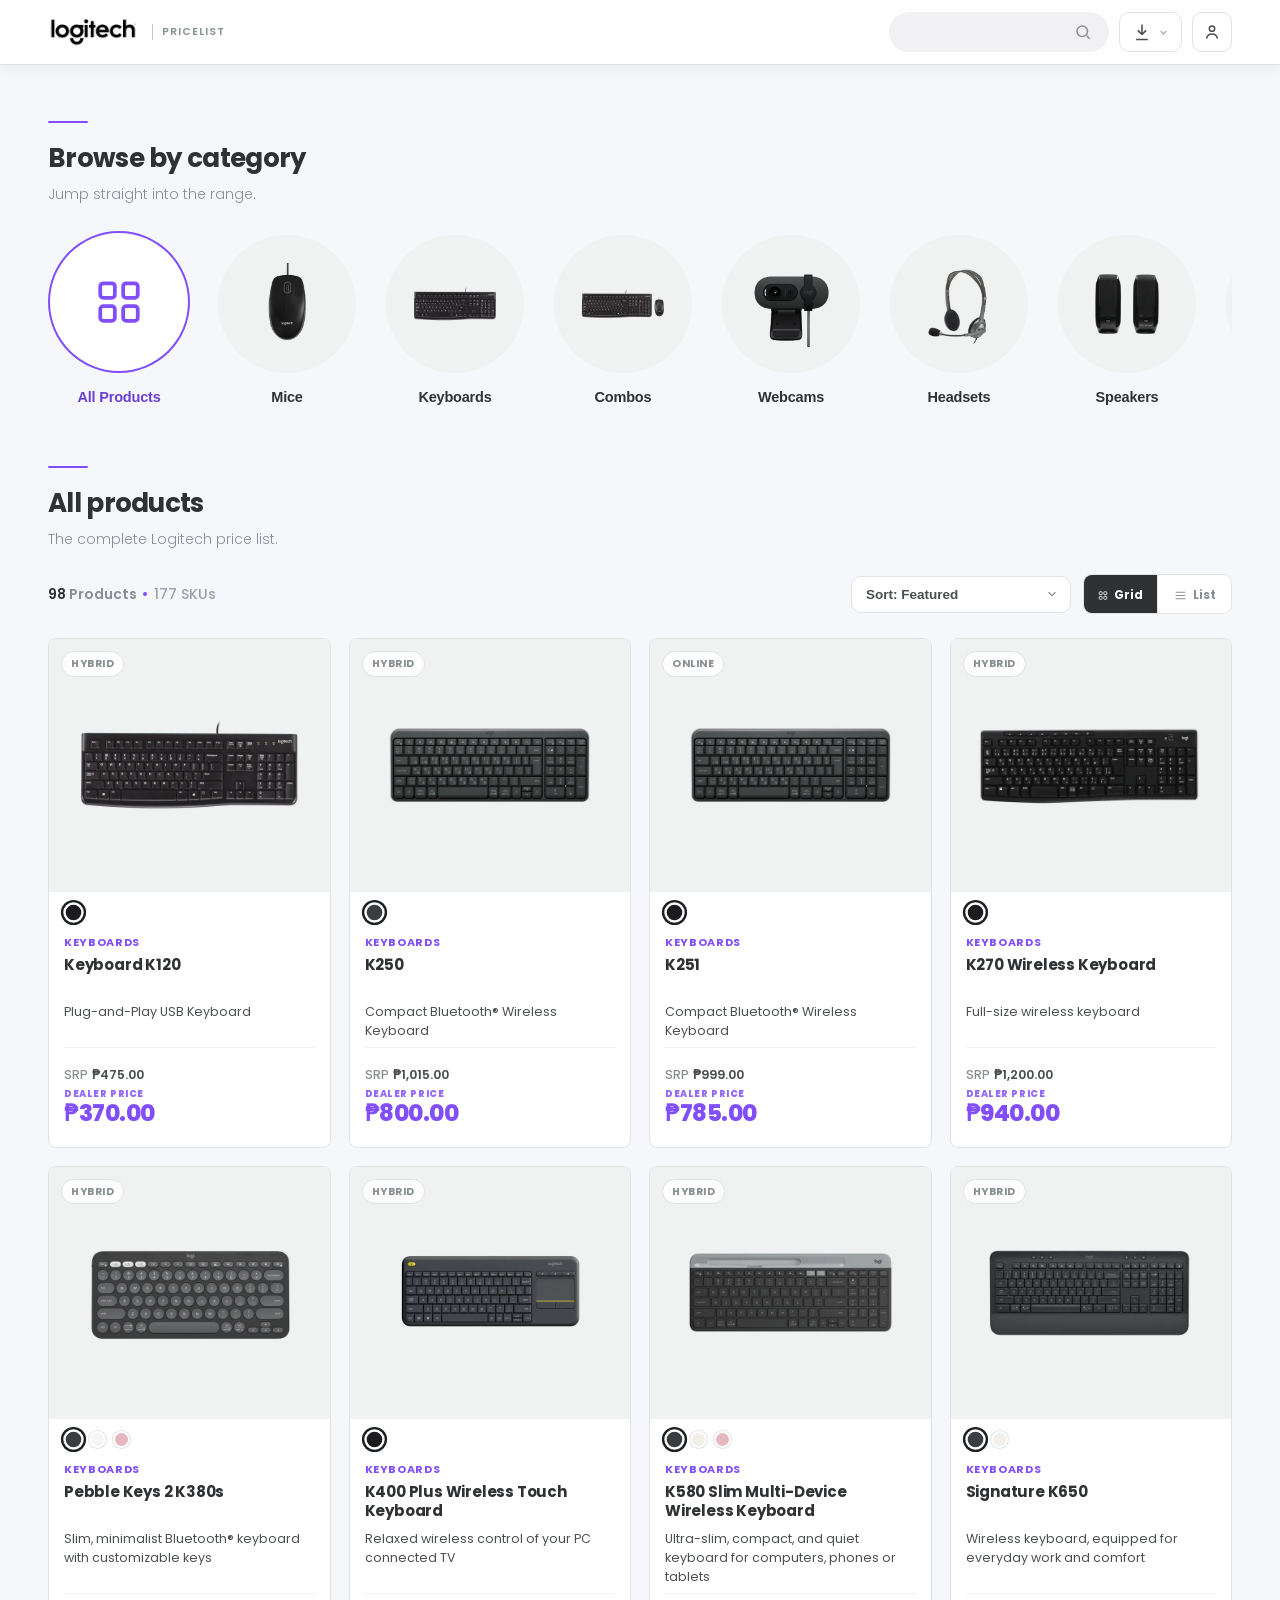
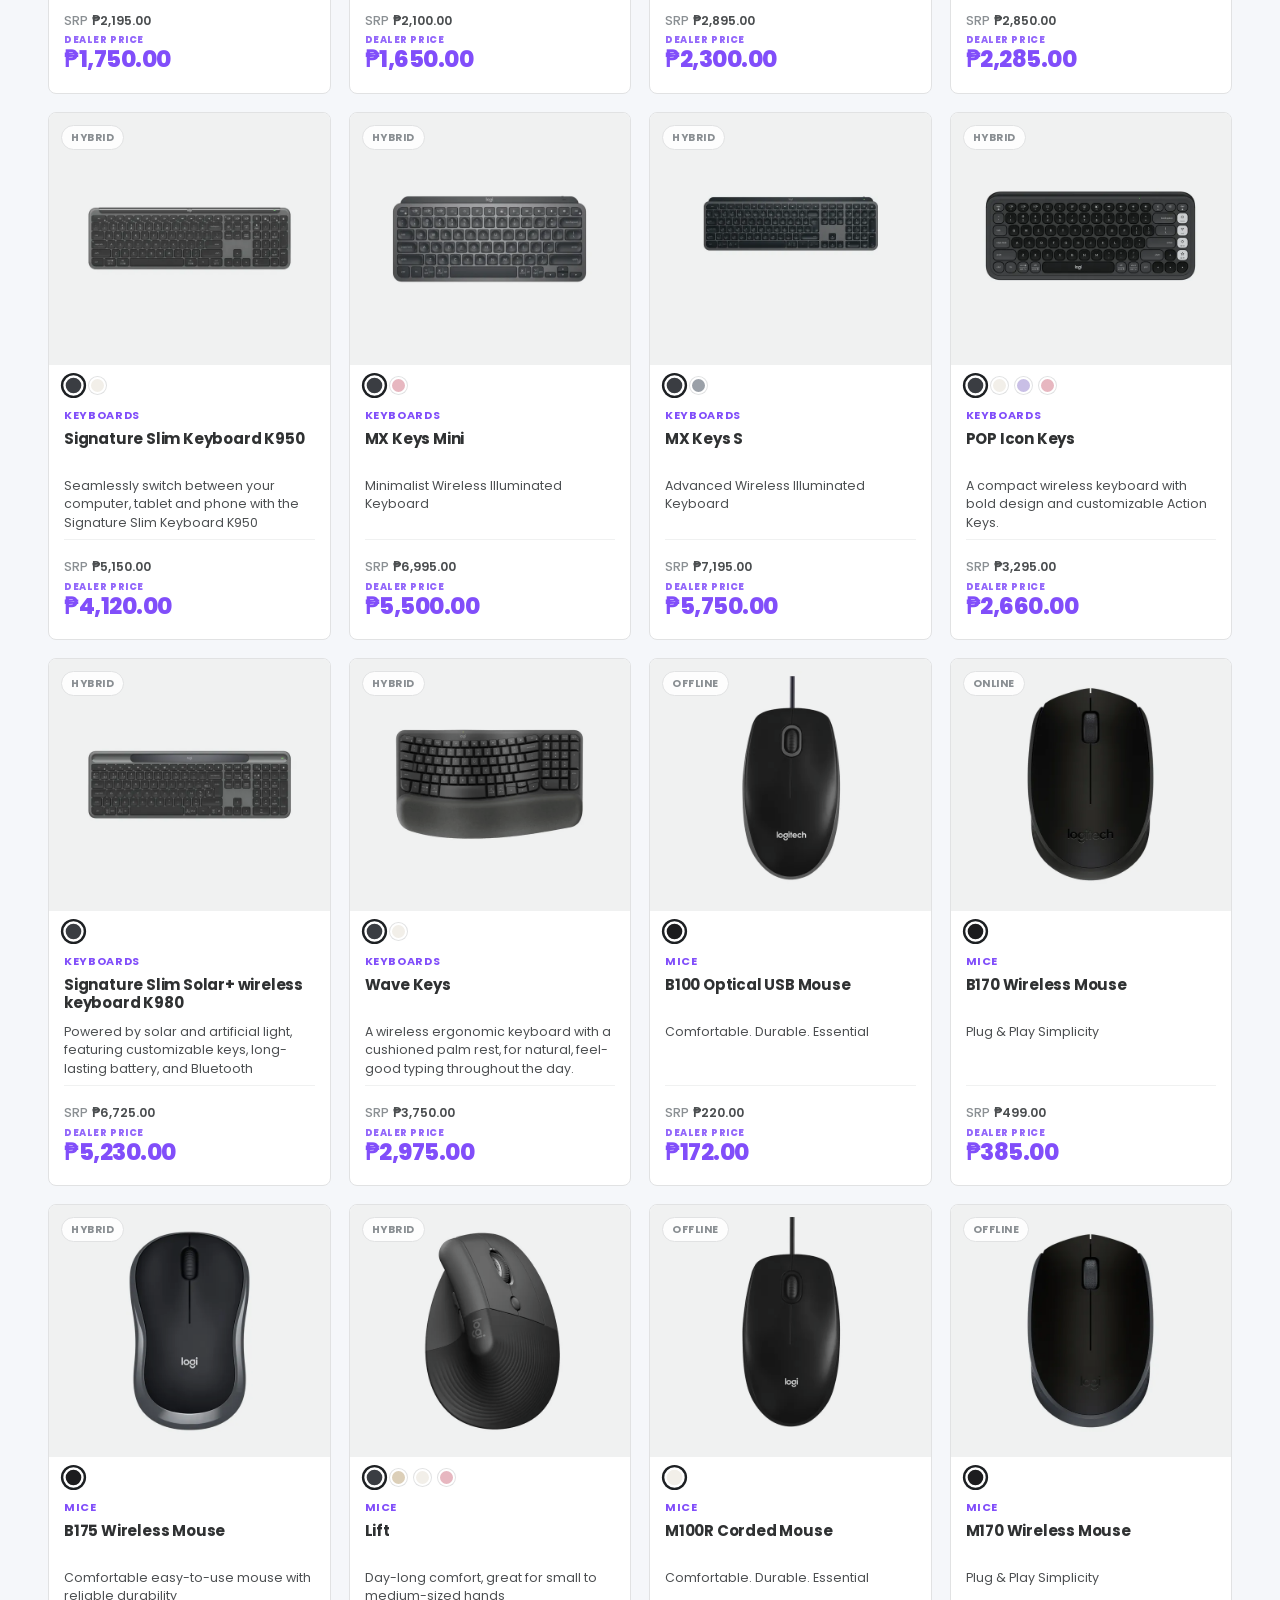
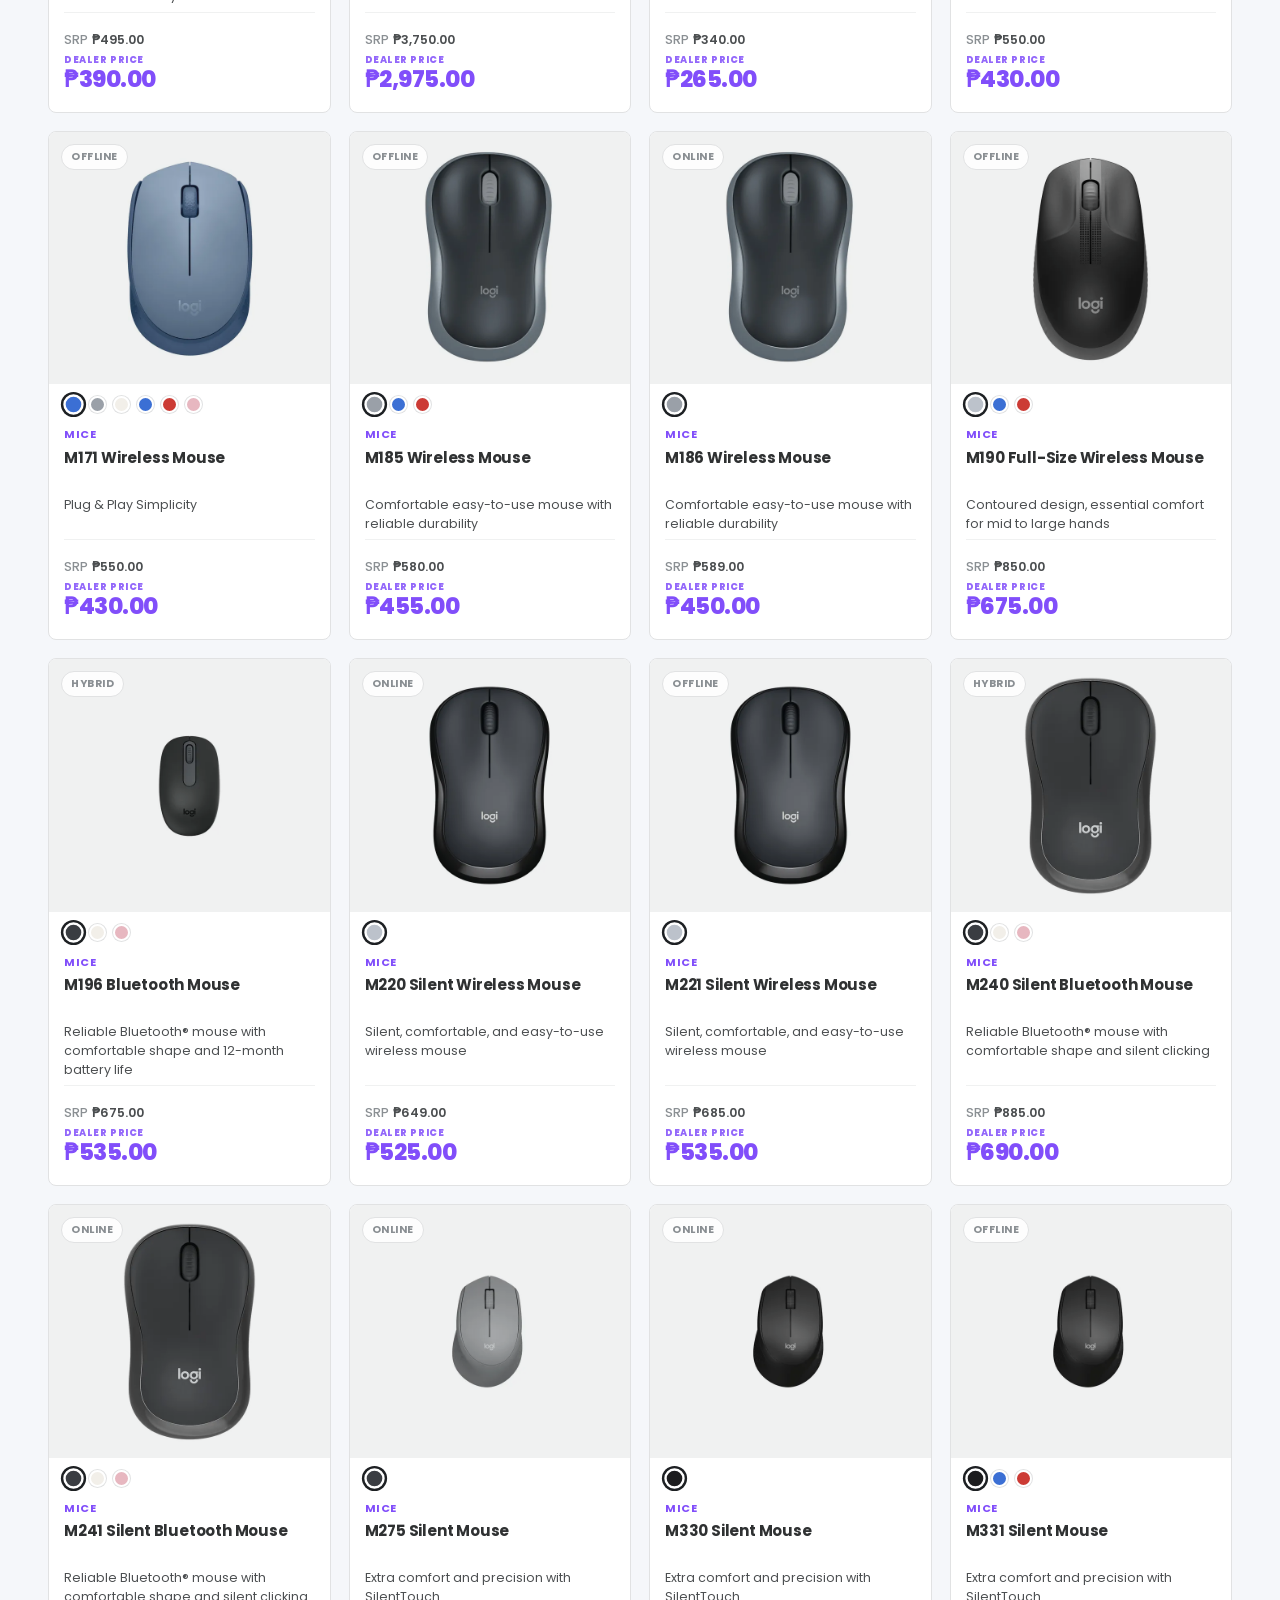
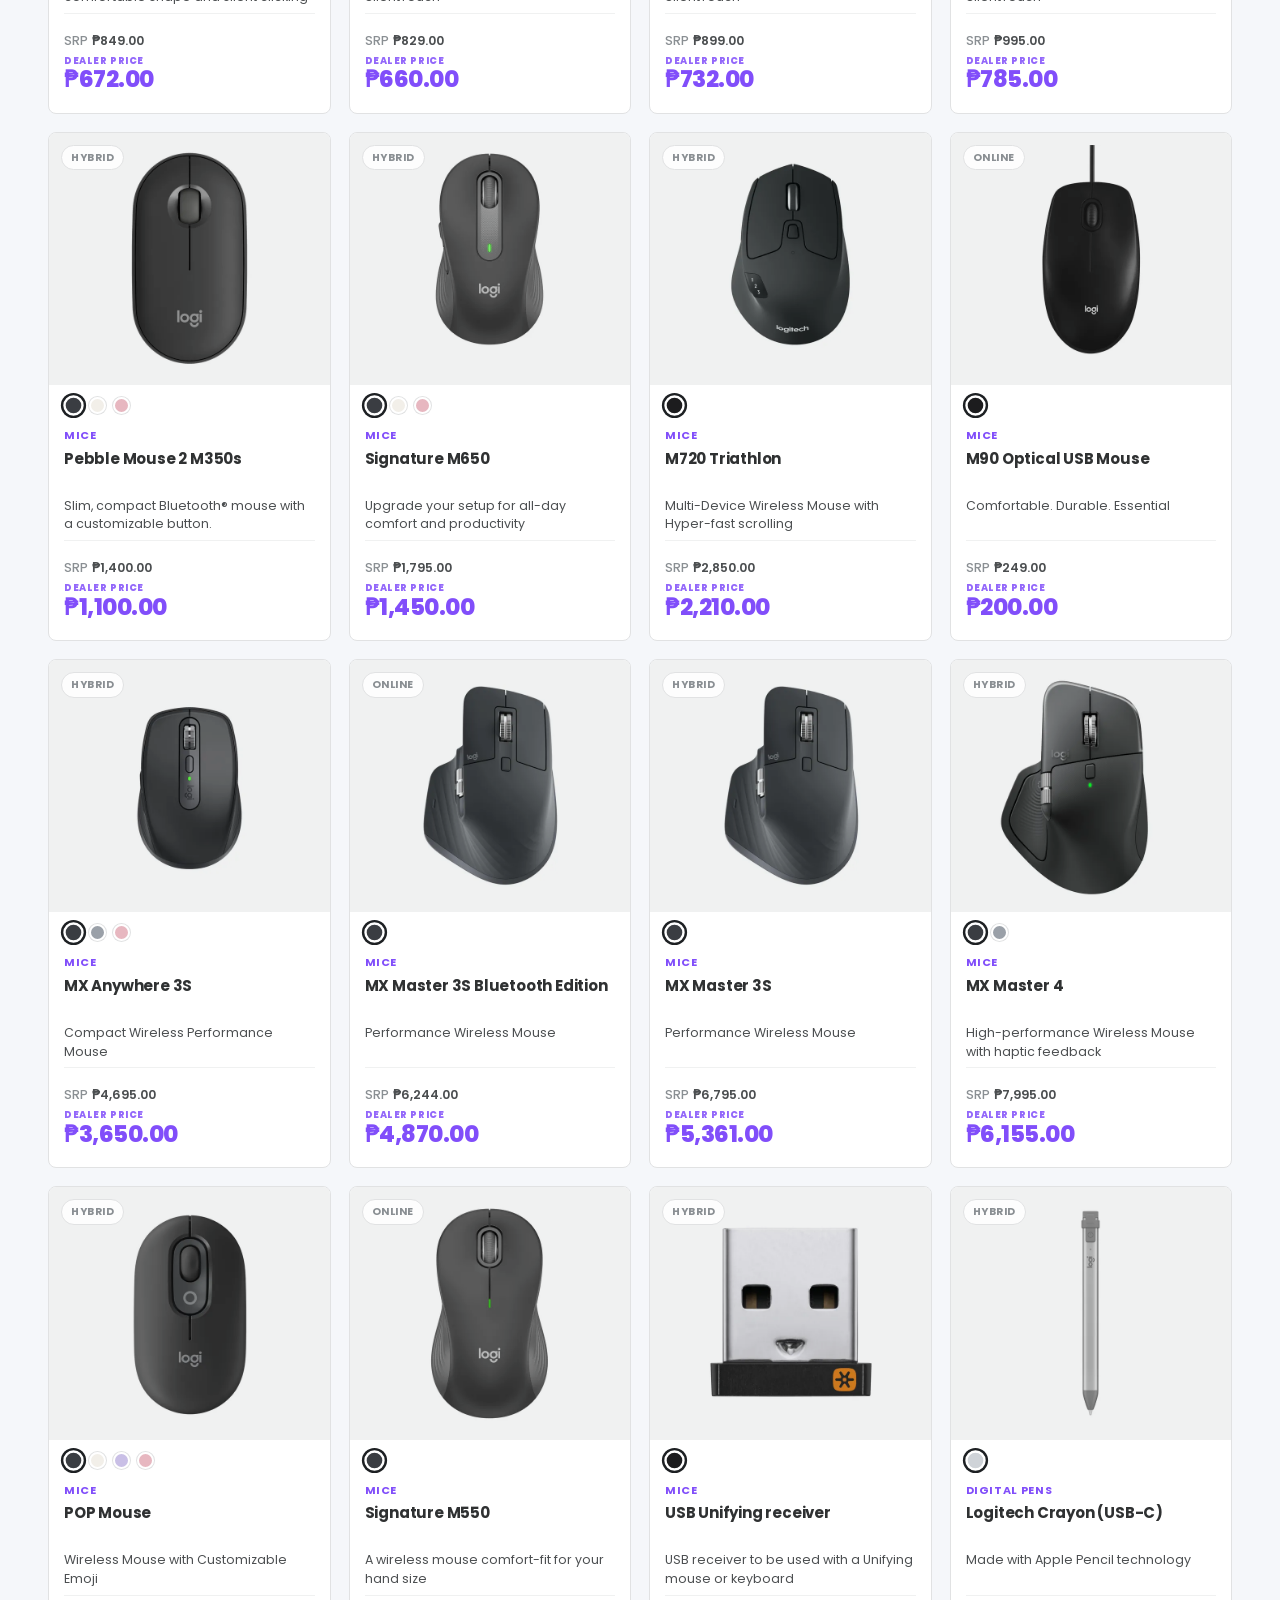
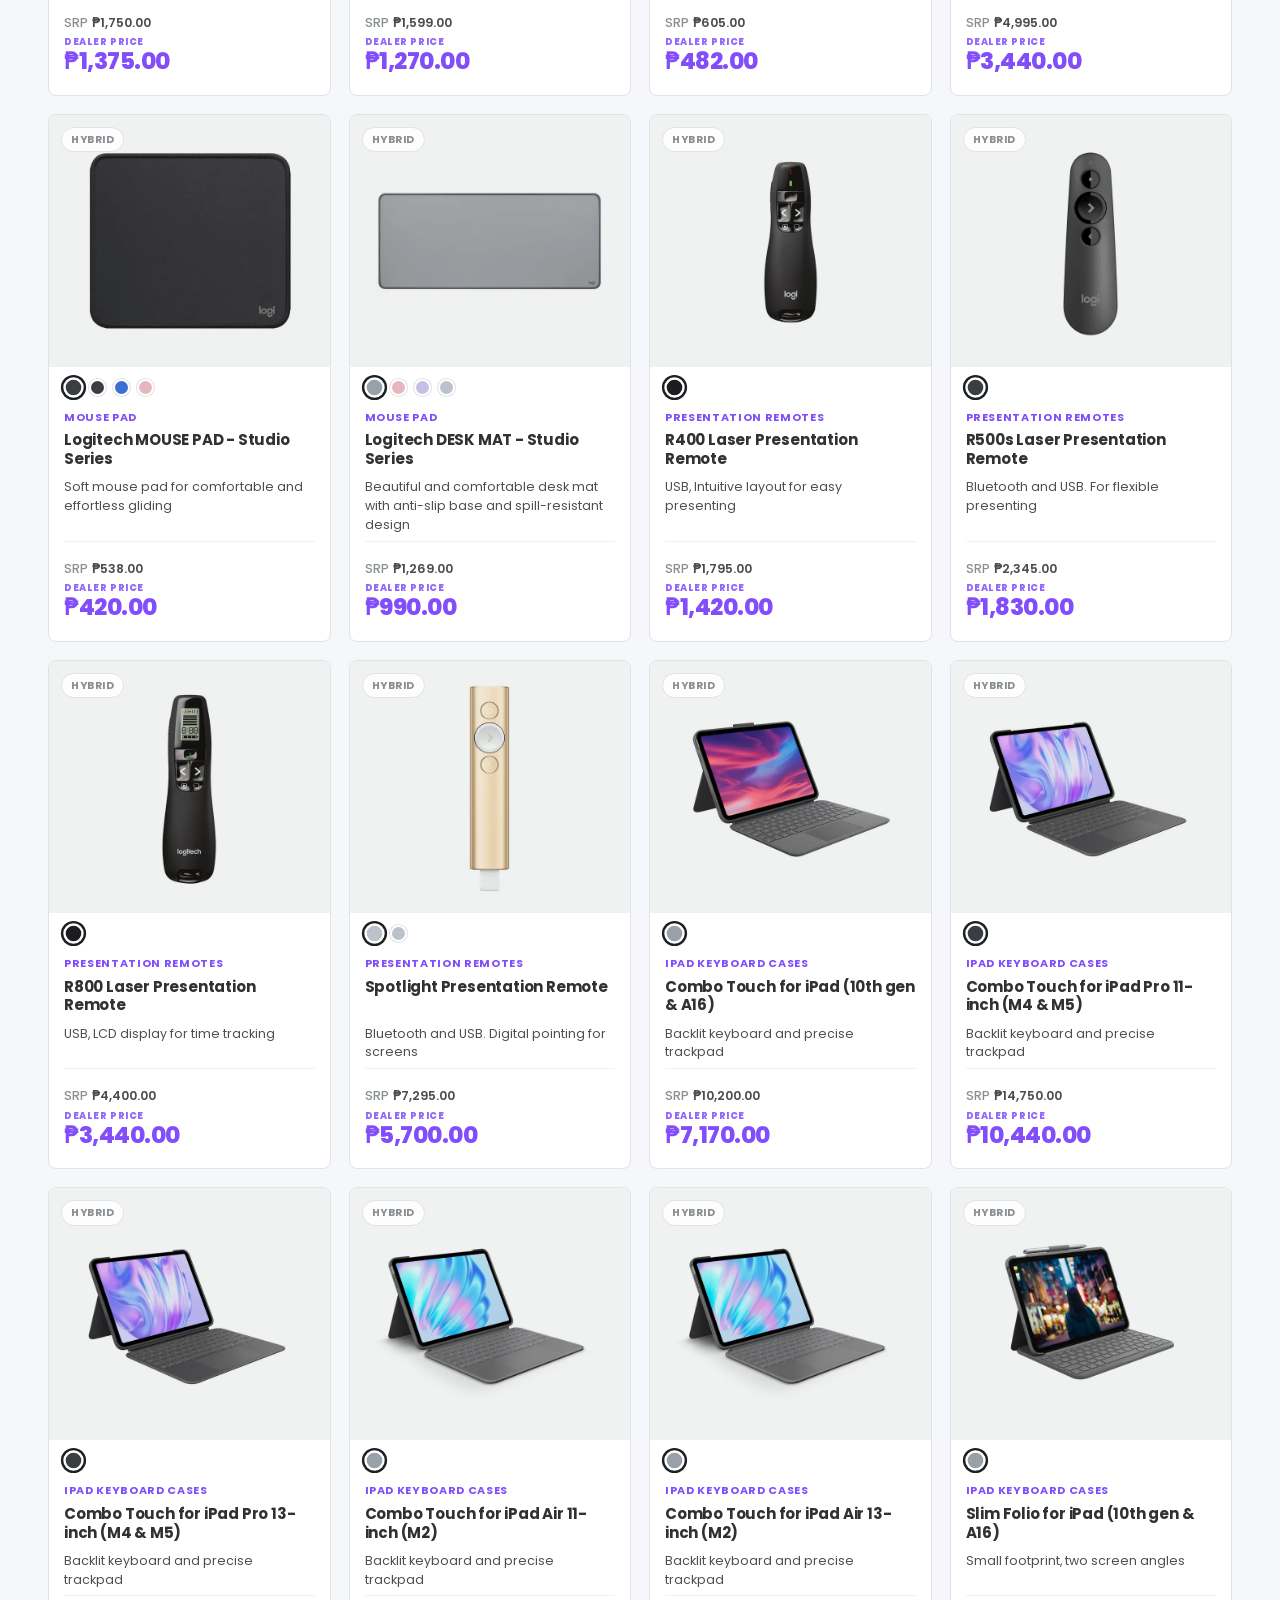
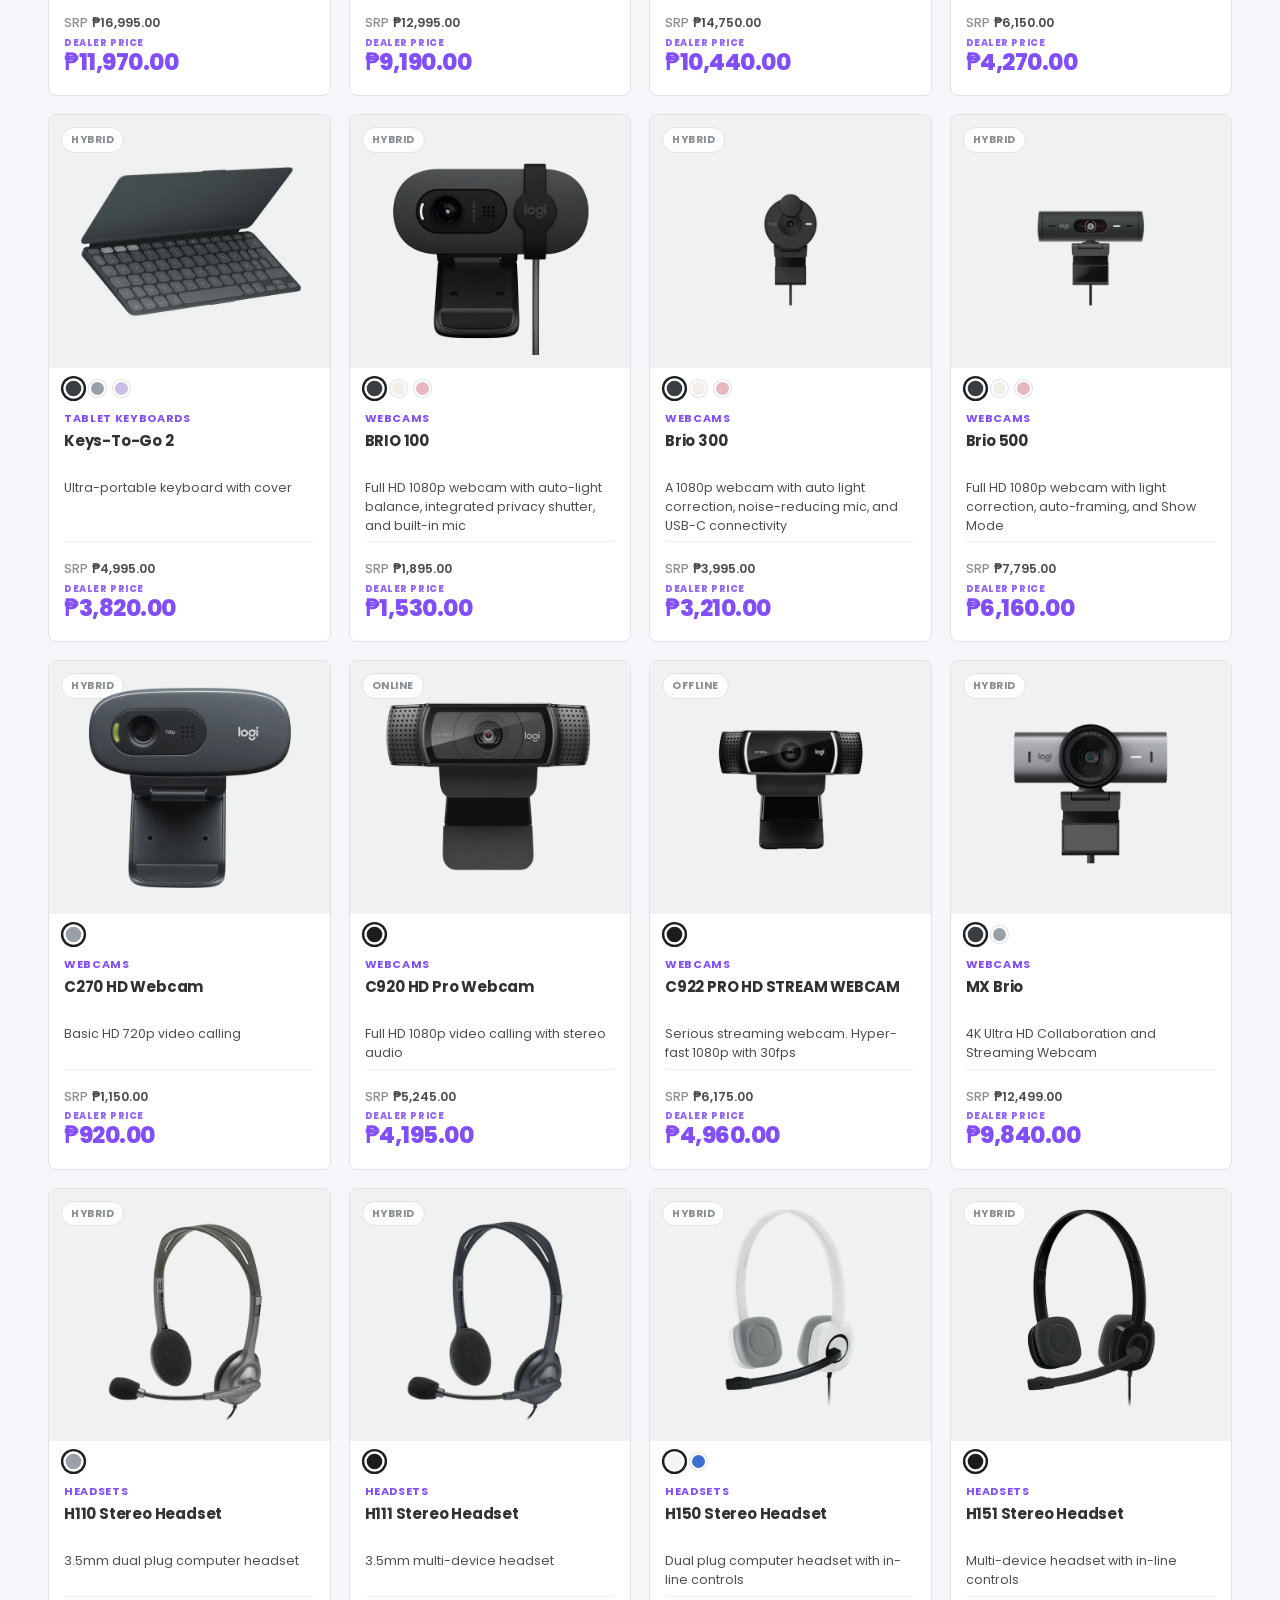
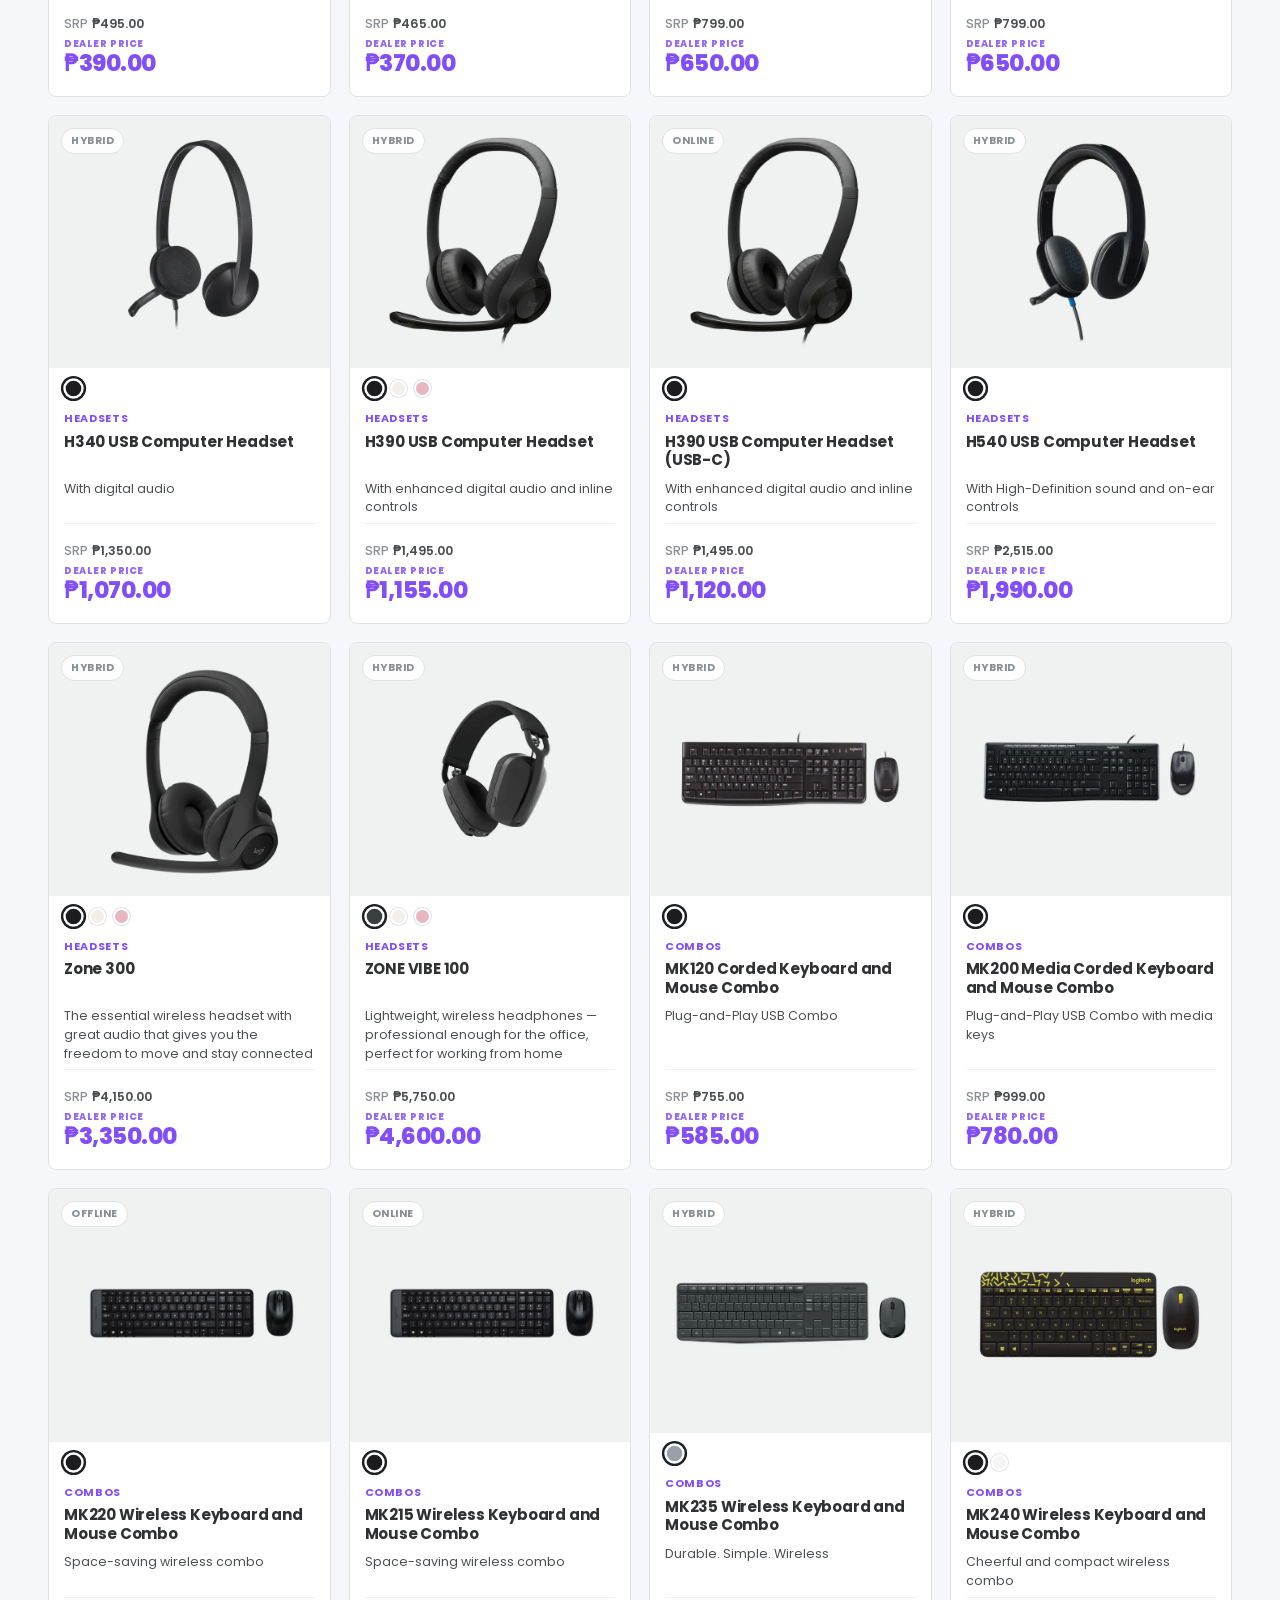
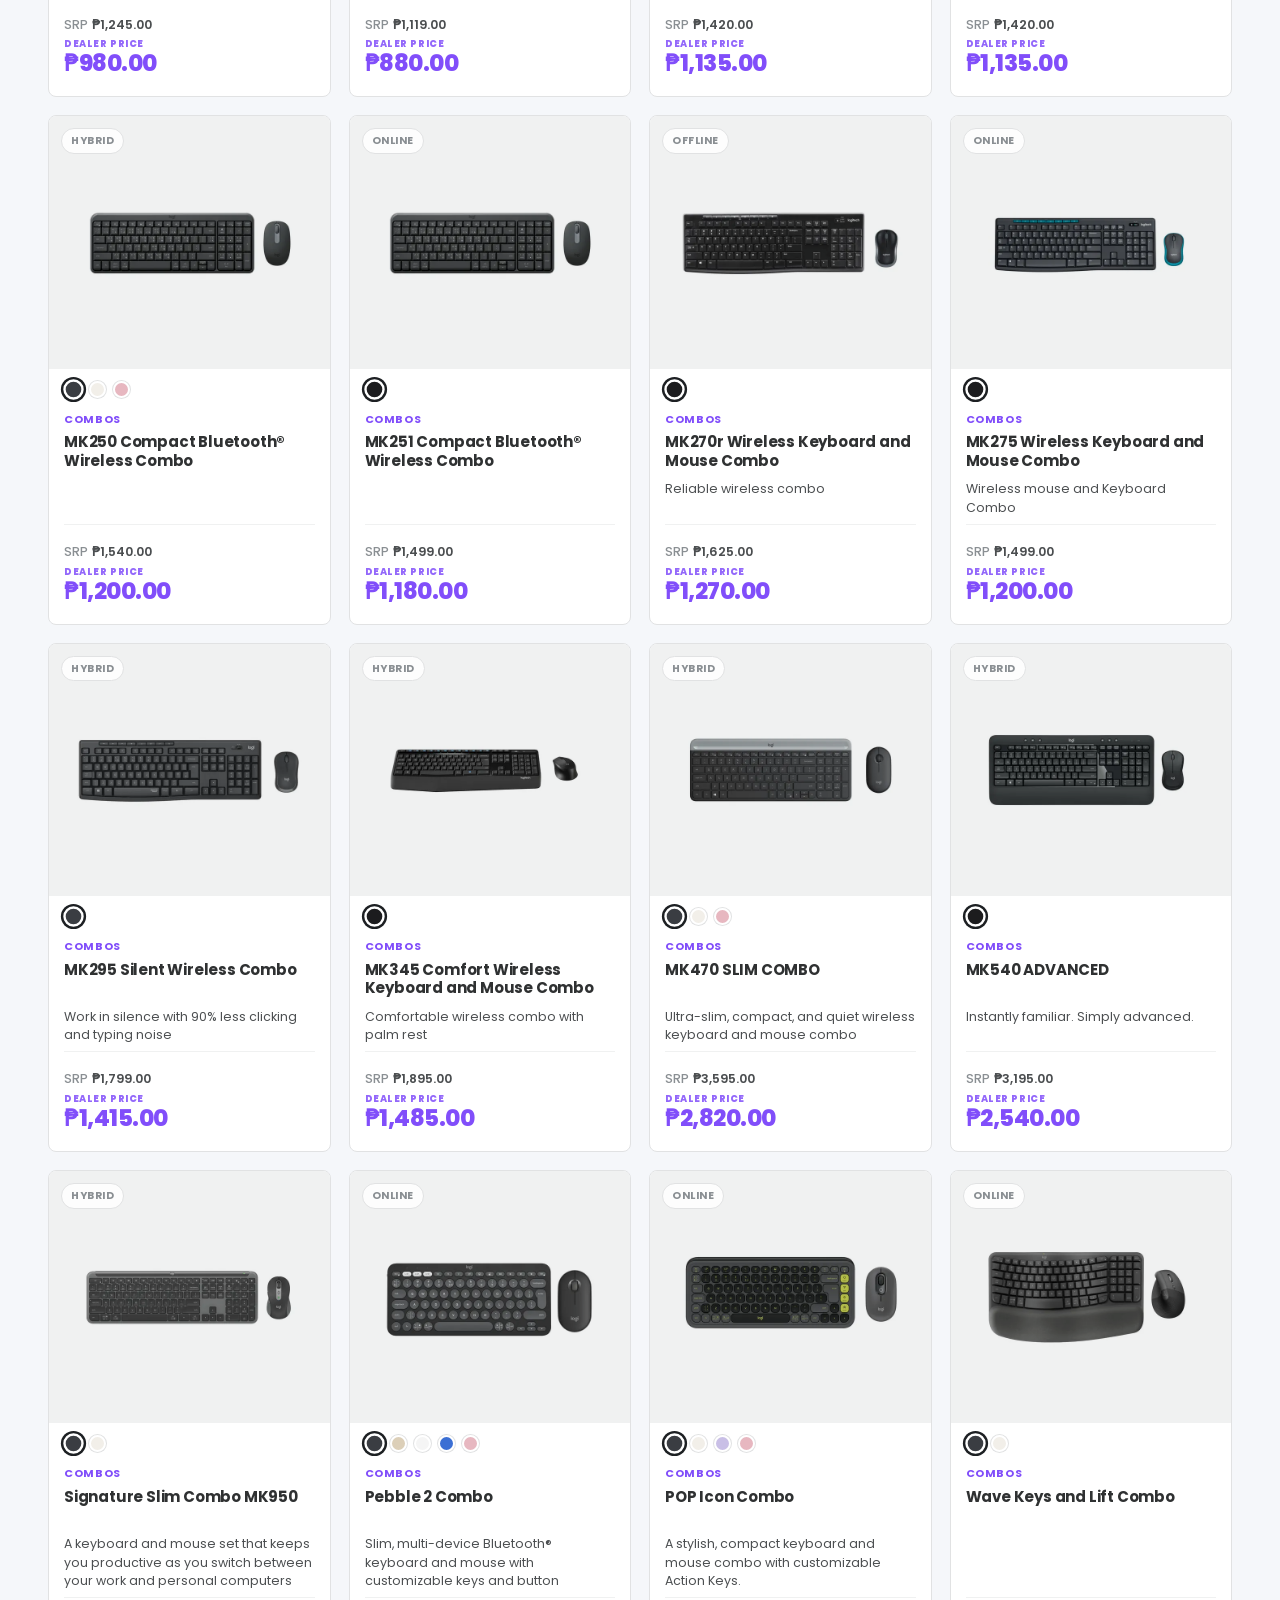
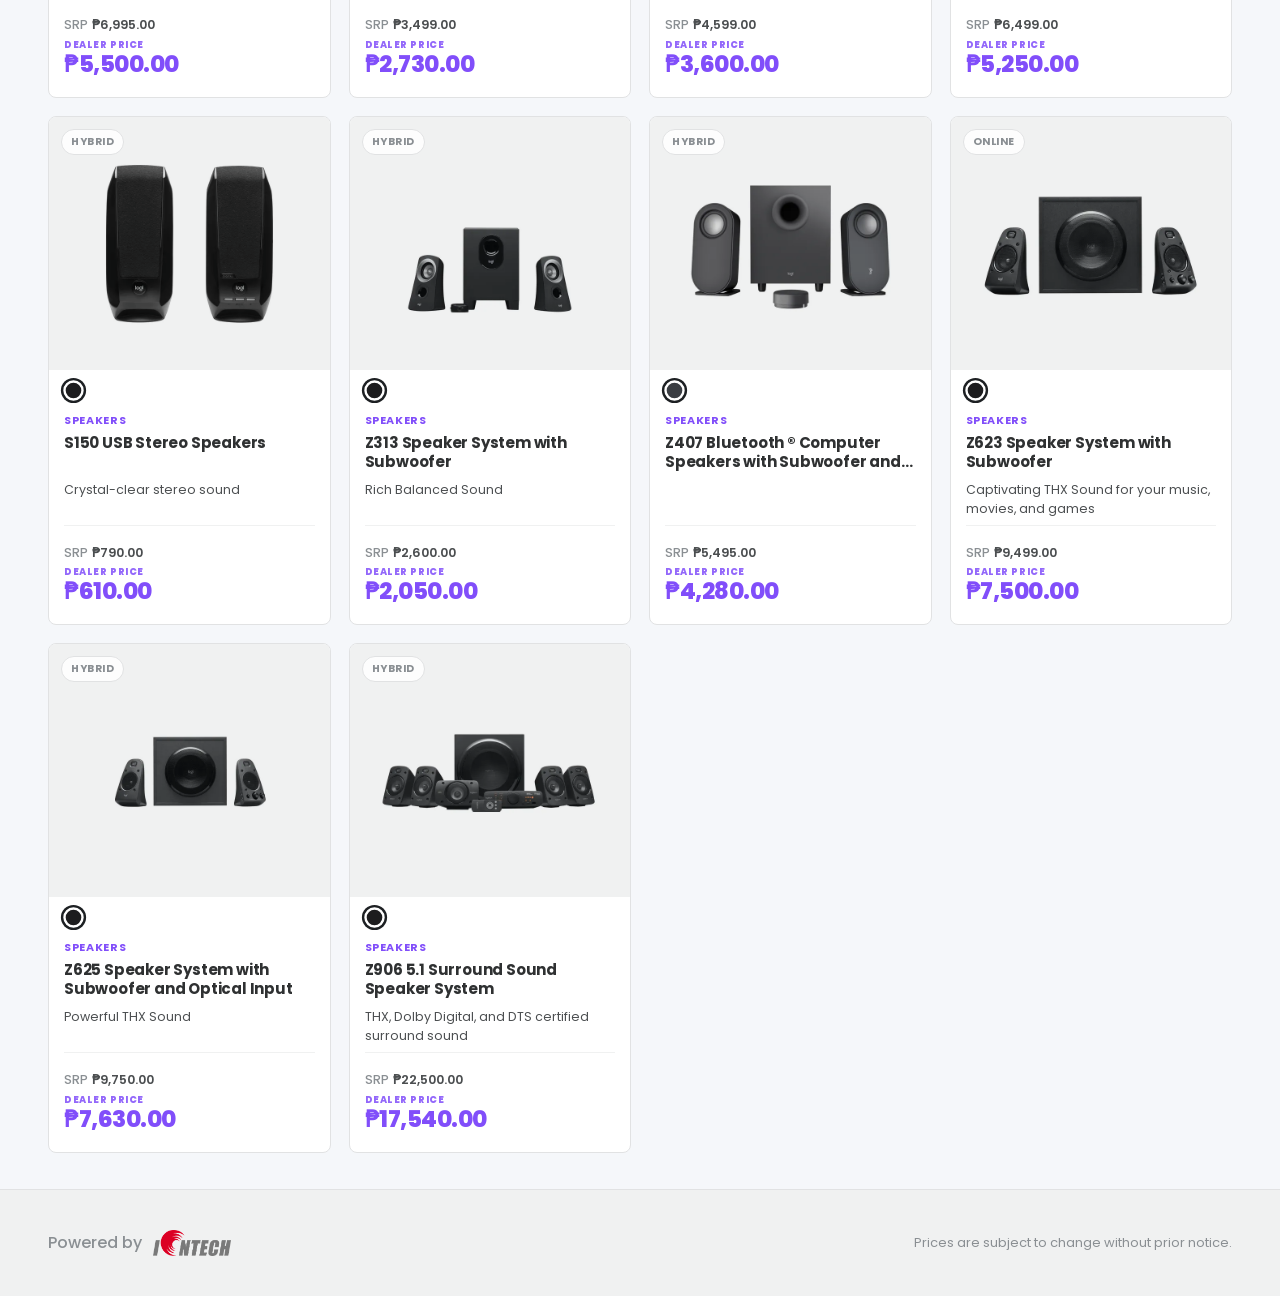
==== cms-preview/index.html @ 24626ed1 "Add CMS preview (Phase 2): loads products.json + file-based images" ====
<!doctype html>
<html lang="en"><head>
<meta charset="UTF-8">
<meta name="viewport" content="width=device-width, initial-scale=1.0">
<title>Logitech Pricelist</title>
<link rel="icon" type="image/png" href="[data-uri]">
<style>
  @font-face{font-family:'Poppins';font-style:normal;font-weight:300;font-display:swap;src:url([data-uri]) format('woff2')}
@font-face{font-family:'Poppins';font-style:normal;font-weight:400;font-display:swap;src:url([data-uri]) format('woff2')}
@font-face{font-family:'Poppins';font-style:normal;font-weight:500;font-display:swap;src:url([data-uri]) format('woff2')}
@font-face{font-family:'Poppins';font-style:normal;font-weight:600;font-display:swap;src:url([data-uri]) format('woff2')}
@font-face{font-family:'Poppins';font-style:normal;font-weight:700;font-display:swap;src:url([data-uri]) format('woff2')}
@font-face{font-family:'Poppins';font-style:normal;font-weight:800;font-display:swap;src:url([data-uri]) format('woff2')}
  :root{
    /* Logitech x Microsoft Teams partnership palette */
    --kohle:#2F3132; --acier:#C3C6C8; --acier50:#E1E2E3; --acier25:#F0F1F1; --lila:#814EFA;
    --ink:#2F3132; --ink2:#4b4e50; --muted:#8a8f93; --line:#E1E2E3; --line2:#C3C6C8;
    --bg:#ffffff; --bg2:#F0F1F1; --card:#ffffff;
    --accent:#814EFA; --accent-d:#6a3fd1; --accent-soft:#efe9ff; --green:#814EFA;
    --radius:8px; --radius-s:6px; --shadow:0 1px 2px rgba(47,49,50,.05),0 8px 22px rgba(47,49,50,.07);
    --shadow-h:0 4px 12px rgba(47,49,50,.09),0 18px 44px rgba(47,49,50,.14);
    --maxw:1280px;
  }
  *{box-sizing:border-box}
  html{scroll-behavior:smooth}
  body{margin:0;font-family:'Poppins',Arial,Helvetica,sans-serif;
    color:var(--ink);background:#F5F7FA;-webkit-font-smoothing:antialiased;line-height:1.5}
  a{color:inherit;text-decoration:none}
  img{max-width:100%}
  .wrap{max-width:var(--maxw);margin:0 auto;padding:0 24px}

  /* ---------- NAV ---------- */
  header.nav{position:sticky;top:0;z-index:50;background:rgba(255,255,255,.86);
    backdrop-filter:saturate(180%) blur(14px);border-bottom:1px solid var(--line);box-shadow:0 4px 14px rgba(0,0,0,.05)}
  .nav-inner{max-width:var(--maxw);margin:0 auto;padding:0 24px;height:64px;
    display:flex;align-items:center;gap:20px}
  .brand{display:flex;align-items:center;gap:9px;flex:1 1 0;min-width:0}
  .brand .word{font-weight:700;letter-spacing:-.6px;font-size:21px;color:var(--kohle);line-height:1}
  .brand .logo{height:25px;width:auto;display:block}
  .brand .word b{font-weight:700}
  .brand small{font-weight:650;color:var(--muted);font-size:10.5px;letter-spacing:.1em;text-transform:uppercase;
    border-left:1px solid var(--line2);padding-left:7px;margin-left:1px}
  .nav-search{flex:0 1 520px;max-width:540px;position:relative;display:flex;align-items:center}
  .nav-search svg{position:absolute;left:14px;width:18px;height:18px;color:var(--muted);pointer-events:none}
  #navSearch{width:100%;height:42px;border:1px solid var(--line2);background:var(--bg2);border-radius:var(--radius-s);
    padding:0 18px 0 42px;font-size:14px;outline:none;transition:.15s}
  #navSearch:focus{background:#fff;border-color:var(--accent);box-shadow:0 0 0 4px rgba(129,78,250,.16)}
  .nav-meta{flex:0 0 auto;display:flex;align-items:center;gap:7px;color:var(--muted);font-size:12px;font-weight:500;opacity:.82}
  .nav-meta .dot{width:6px;height:6px;border-radius:50%;background:var(--green)}
  @media(max-width:720px){.nav-meta{display:none}.brand small{display:none}}

  /* ---------- HERO ---------- */
  .hero{position:relative;overflow:hidden;background:
    radial-gradient(1100px 460px at 82% -20%,rgba(129,78,250,.42),transparent 60%),
    radial-gradient(820px 380px at 2% 130%,rgba(129,78,250,.20),transparent 55%),
    linear-gradient(180deg,#2F3132,#212326);color:#fff}
  .hero .wrap{padding:66px 24px 74px;position:relative;z-index:2}
  .hero h1{font-size:clamp(31px,5.2vw,56px);line-height:1.02;letter-spacing:-1.6px;margin:0 0 18px;font-weight:700;max-width:15ch}
  .hero h1 .ol{color:transparent;-webkit-text-stroke:1.4px rgba(255,255,255,.92);text-stroke:1.4px rgba(255,255,255,.92)}
  .hero h1 .ac{color:var(--lila)}
  .hero p{font-size:clamp(15px,2vw,19px);color:#c4c7cc;max-width:54ch;margin:0 0 30px;font-weight:300}
  .hero .cta{display:inline-flex;align-items:center;gap:10px;background:var(--lila);color:#fff;font-weight:600;
    padding:14px 26px;border-radius:var(--radius-s);font-size:15px;transition:.16s}
  .hero .cta:hover{background:#9163ff;transform:translateY(-1px);box-shadow:0 12px 30px rgba(129,78,250,.4)}
  .hero-stats{display:flex;gap:40px;margin-top:46px;flex-wrap:wrap}
  .hero-stats .s b{display:block;font-size:30px;font-weight:700;letter-spacing:-.6px}
  .hero-stats .s span{font-size:13px;color:#a9adb3;text-transform:uppercase;letter-spacing:.08em;font-weight:400}
  .hero-badge{display:inline-flex;align-items:center;gap:8px;background:rgba(129,78,250,.16);
    border:1px solid rgba(129,78,250,.4);padding:7px 15px;border-radius:999px;font-size:12px;
    font-weight:500;letter-spacing:.06em;text-transform:uppercase;margin-bottom:24px;color:#efeaff}
  .hero-badge .dot{width:7px;height:7px;border-radius:50%;background:var(--lila);box-shadow:0 0 0 3px rgba(129,78,250,.3)}
  .hero .accent-line{position:absolute;left:0;top:50%;width:64px;height:3px;background:var(--lila);z-index:3}

  /* ---------- CATEGORY STRIP ---------- */
  .catstrip{border-bottom:1px solid var(--line);background:#fff;position:sticky;top:64px;z-index:40}
  .catstrip .row{display:flex;gap:8px;overflow-x:auto;padding:14px 24px;max-width:var(--maxw);margin:0 auto;
    scrollbar-width:none}
  .catstrip .row::-webkit-scrollbar{display:none}
  .cat-pill{flex:0 0 auto;display:inline-flex;align-items:center;gap:9px;border:1px solid var(--line2);
    background:#fff;color:var(--ink2);padding:9px 16px;border-radius:var(--radius-s);font-size:13.5px;font-weight:500;
    cursor:pointer;transition:.15s;white-space:nowrap}
  .cat-pill:hover{border-color:var(--lila);background:var(--accent-soft);color:var(--accent-d)}
  .cat-pill.active{background:var(--lila);color:#fff;border-color:var(--lila)}
  .cat-pill .ic{width:17px;height:17px;display:flex}
  .cat-pill .count{font-size:11px;font-weight:700;opacity:.6}
  .cat-pill.active .count{opacity:.8}

  /* ---------- FEATURED CATEGORIES ---------- */
  section.section{padding:56px 0 8px}
  section#catalog{padding-top:30px}
  .section-head{display:flex;align-items:flex-end;justify-content:space-between;gap:16px;margin-bottom:24px;
    padding-top:18px;position:relative}
  .section-head::before{content:"";position:absolute;top:0;left:0;width:40px;height:2px;background:var(--lila);border-radius:2px}
  .section-head h2{font-size:26px;letter-spacing:-.7px;margin:0;font-weight:700}
  .section-head p{margin:6px 0 0;color:var(--muted);font-size:14px;font-weight:300}
  .feat-carousel{position:relative}
  .feat-grid{display:flex;flex-wrap:nowrap;gap:30px;overflow-x:auto;scroll-snap-type:x proximity;
    scroll-behavior:smooth;-webkit-overflow-scrolling:touch;padding:6px 2px 4px;
    scrollbar-width:none;-ms-overflow-style:none}
  .feat-grid::-webkit-scrollbar{display:none}
  .feat{flex:0 0 auto;scroll-snap-align:center;display:flex;flex-direction:column;align-items:center;gap:15px;
    cursor:pointer;border:none;background:none;padding:0;width:138px;transition:.18s}
  .feat .circle{width:138px;height:138px;border-radius:50%;background:var(--acier25);display:flex;
    align-items:center;justify-content:center;padding:26px;transition:.2s;box-shadow:0 0 0 0 var(--lila)}
  .feat:hover .circle{background:#e6e7e9;transform:translateY(-5px)}
  .feat .circle img{width:100%;height:100%;object-fit:contain;mix-blend-mode:multiply;transition:.2s}
  .feat:hover .circle img{transform:scale(1.05)}
  .feat .circle .picon{width:50px;height:50px;color:var(--lila)}
  .feat h3{margin:0;font-size:14.5px;font-weight:600;letter-spacing:-.2px;text-align:center;color:var(--kohle);line-height:1.25;transition:.15s}
  .feat.active .circle{background:#fff;box-shadow:0 0 0 2px var(--lila);transform:translateY(-2px)}
  .feat.active h3{color:var(--accent-d)}
  .feat-arrow{position:absolute;top:75px;transform:translateY(-50%);width:42px;height:42px;border-radius:50%;
    border:1px solid var(--line2);background:#fff;box-shadow:var(--shadow);display:flex;align-items:center;
    justify-content:center;cursor:pointer;color:var(--kohle);z-index:6;transition:.15s}
  .feat-arrow:hover{background:var(--accent-soft);border-color:var(--lila);color:var(--accent-d)}
  .feat-arrow.left{left:-8px}.feat-arrow.right{right:-8px}
  .feat-arrow{opacity:0}
  .feat-carousel:hover .feat-arrow{opacity:1}
  .feat-arrow[disabled]{opacity:0 !important;pointer-events:none}
  .feat-grid{cursor:grab}
  .feat-grid.dragging{cursor:grabbing;scroll-behavior:auto;scroll-snap-type:none}
  @media(max-width:560px){.feat-grid{gap:18px}.feat,.feat .circle{width:104px}.feat .circle{height:104px;padding:18px}.feat h3{font-size:13px}.feat-arrow{display:none}}

  /* ---------- CONTROLS ---------- */
  .controls{display:flex;align-items:center;gap:12px;flex-wrap:wrap;margin:8px 0 24px}
  .exports{display:flex;gap:8px}
  .exp{display:inline-flex;align-items:center;gap:7px;border:1px solid var(--line);background:#fff;color:var(--ink2);
    border-radius:10px;padding:0 14px;height:40px;font-size:13.5px;font-weight:700;cursor:pointer;transition:.15s;font-family:inherit}
  .exp svg{width:16px;height:16px}
  .exp:hover{border-color:var(--accent);color:var(--accent-d);box-shadow:var(--shadow-h)}
  .exp.primary{background:var(--accent);border-color:var(--accent);color:#fff}
  .exp.primary:hover{background:var(--accent-d);color:#fff}
  @media(max-width:560px){.exp{padding:0 11px}.exp svg{margin:0}}
  /* ---- print / PDF catalogue (v1.19.0 - premium dealer catalog) ---- */
  #printRoot{display:none}
  @media print{
    @page{size:A4 portrait;margin:12mm 11mm 16mm}
    html,body{background:#fff!important}
    body>*{visibility:hidden!important}
    #printRoot,#printRoot *{visibility:visible!important}
    #printRoot{display:block!important;position:absolute;left:0;top:0;width:100%;padding:0;margin:0;
      -webkit-print-color-adjust:exact;print-color-adjust:exact;color-adjust:exact;color:#2F3132;font-family:'Poppins',system-ui,sans-serif}
    /* header */
    .pr-head{display:flex;align-items:flex-end;justify-content:space-between;border-bottom:3px solid #814EFA;padding-bottom:10px;margin-bottom:6px}
    .pr-head .hl{display:flex;align-items:center;gap:13px}
    .pr-head .lg{height:25px;width:auto;display:block}
    .pr-head .wm{font-size:24px;font-weight:800;letter-spacing:-.5px;color:#2F3132}
    .pr-head .ht .ti{font-size:16px;font-weight:800;letter-spacing:-.3px;color:#2F3132;line-height:1.05}
    .pr-head .ht .pw{font-size:9.5px;font-weight:600;color:#6b7177;margin-top:3px;letter-spacing:.01em}
    .pr-head .meta{text-align:right;font-size:9.4px;color:#6b7177;line-height:1.7}
    .pr-head .meta b{color:#2F3132;font-weight:700}
    /* category divider */
    .pr-grid{display:grid;grid-template-columns:1fr 1fr;gap:13px;margin-bottom:4px;align-items:stretch}
    .pr-cat{grid-column:1/-1;display:flex;align-items:baseline;justify-content:space-between;
      margin:15px 0 5px;padding:0 0 6px;border-bottom:2.5px solid #814EFA;break-after:avoid}
    .pr-cat .cn{font-size:15.5px;font-weight:800;text-transform:uppercase;letter-spacing:.09em;color:#814EFA;line-height:1}
    .pr-cat .cc{font-size:8.8px;font-weight:700;color:#9aa1ad;letter-spacing:.03em}
    /* card */
    .pc{border:1px solid #E3E5E8;border-radius:13px;overflow:hidden;background:#fff;break-inside:avoid;
      display:flex;flex-direction:column;box-shadow:0 1px 3px rgba(31,33,36,.07)}
    .pc-img{background:#fff;display:flex;align-items:center;justify-content:center;height:150px;padding:8px;border-bottom:1px solid #ECEEF1}
    .pc-img img{max-width:100%;max-height:100%;object-fit:contain;mix-blend-mode:multiply}
    .pc-img .noimg{font-size:11px;color:#9aa1ad;font-weight:600;text-align:center;line-height:1.3;padding:8px}
    .pc-body{padding:13px 14px 14px;display:flex;flex-direction:column;gap:6px;flex:1}
    .pc-name{font-size:16px;font-weight:800;letter-spacing:-.3px;line-height:1.2;color:#2F3132}
    .pc-desc{font-size:11px;line-height:1.5;color:#5b6166}
    .pc-sw{display:flex;gap:6px;flex-wrap:wrap;margin:2px 0}
    .pc-sw .dot{width:14px;height:14px;border-radius:50%;border:1.5px solid #fff;box-shadow:0 0 0 1px #cfd3d6}
    .pc-id{display:flex;flex-wrap:wrap;gap:3px 20px;font-size:9.8px;color:#2F3132;margin-top:2px}
    .pc-id>div{display:flex;gap:6px}
    .pc-id>div span{color:#8a9097;font-weight:600}
    .pc-id>div b{font-weight:700;color:#2F3132}
    /* sections */
    .pc-sec{margin-top:9px;padding-top:8px;border-top:1px solid #EEF0F2}
    .pc-h{display:flex;align-items:center;gap:6px;font-size:9px;font-weight:800;text-transform:uppercase;letter-spacing:.07em;color:#7a8088;margin-bottom:4px}
    .pc-h::before{content:'';width:8px;height:8px;border-radius:2px;background:#814EFA;display:inline-block;flex:none}
    .pc-feat{margin:0;padding:0 0 0 16px;font-size:10.3px;line-height:1.62;color:#2F3132}
    .pc-feat li{margin:0 0 2px}
    .pc-spec{font-size:10.2px;line-height:1.62;color:#2F3132;display:flex;flex-direction:column;gap:2px}
    .pc-spec b{font-weight:700;color:#2F3132}
    /* variant table */
    .pc-var{width:100%;border-collapse:collapse;font-size:9.5px;margin-top:3px}
    .pc-var th{text-align:left;font-size:8px;text-transform:uppercase;letter-spacing:.04em;color:#9aa1ad;
      border-bottom:1.5px solid #E1E2E3;padding:4px 10px 4px 0;font-weight:800}
    .pc-var td{padding:4.5px 10px 4.5px 0;border-bottom:1px solid #F2F3F4;vertical-align:middle;color:#2F3132}
    .pc-var tbody tr:nth-child(even){background:#F7F8F9}
    .pc-var .cdot{display:inline-block;width:11px;height:11px;border-radius:50%;margin-right:7px;
      border:1px solid #fff;box-shadow:0 0 0 1px #cfd3d6;vertical-align:middle}
    /* foot group (badges + price pinned to bottom) */
    .pc-foot{margin-top:auto;display:flex;flex-direction:column;gap:10px;padding-top:4px}
    .pc-badges{display:flex;flex-wrap:wrap;gap:6px}
    .pc-badges .bdg{display:inline-flex;align-items:stretch;border:1px solid #E1E3E6;border-radius:7px;overflow:hidden;font-size:8.8px;line-height:1.5}
    .pc-badges .bdg .bk{background:#F4F5F6;color:#8a9097;font-weight:700;padding:3px 7px;text-transform:uppercase;letter-spacing:.03em}
    .pc-badges .bdg .bv{color:#2F3132;font-weight:800;padding:3px 8px}
    /* price */
    .pc-price{padding-top:9px;border-top:1.5px solid #EAEBED;display:flex;flex-direction:column;gap:4px}
    .pc-price .srp{font-size:10px;font-weight:600;color:#9aa1ad}
    .pc-price .srp b{font-weight:700;color:#6b7177}
    .pc-price .dpwrap{display:flex;align-items:baseline;gap:8px}
    .pc-price .dpk{font-size:8.6px;font-weight:800;text-transform:uppercase;letter-spacing:.06em;color:#1f8a4d;white-space:nowrap}
    .pc-price .dp{font-size:21px;font-weight:800;letter-spacing:-.5px;color:#1f7a4d;line-height:1}
    .pc-price .req{font-size:13px;font-weight:700;color:#8a9097}
    /* footer */
    .pr-foot{position:fixed;left:0;right:0;bottom:0;height:10mm;display:flex;align-items:center;
      justify-content:space-between;padding:0 11mm;font-size:8.1px;color:#9aa1ad;background:#fff;border-top:1px solid #E1E2E3}
    .pr-foot .l{font-weight:700;color:#6b7177}
    .pr-foot .r{color:#9aa1ad}
  }
  .controls .results{font-size:14px;color:var(--muted);font-weight:600;margin-right:auto}
  .results .sku-tot{color:#9aa1ad;font-weight:500}
  .results .bp{color:var(--lila);font-weight:700;margin:0 2px}
  .controls .results b{color:var(--ink);font-weight:600}
  .ctrl{position:relative}
  .ctrl select{appearance:none;border:1px solid var(--line);background:#fff;border-radius:10px;
    padding:10px 38px 10px 14px;font-size:13.5px;font-weight:600;color:var(--ink2);cursor:pointer;outline:none}
  .ctrl select:focus{border-color:var(--accent)}
  .ctrl svg{position:absolute;right:12px;top:50%;transform:translateY(-50%);width:14px;height:14px;
    color:var(--muted);pointer-events:none}
  .mini-search{position:relative;display:flex;align-items:center}
  .mini-search svg{position:absolute;left:12px;width:16px;height:16px;color:var(--muted)}
  .mini-search input{height:40px;border:1px solid var(--line);border-radius:10px;padding:0 14px 0 36px;
    font-size:13.5px;outline:none;min-width:220px}
  .mini-search input:focus{border-color:var(--accent)}

  /* ---------- PRODUCT GRID ---------- */
  .grid{display:grid;grid-template-columns:repeat(4,1fr);gap:18px;padding-bottom:28px}
  @media(max-width:1080px){.grid{grid-template-columns:repeat(3,1fr)}}
  @media(max-width:760px){.grid{grid-template-columns:repeat(2,1fr)}}
  @media(max-width:440px){.grid{grid-template-columns:1fr}}
  .card{border:1px solid var(--line);border-radius:var(--radius);background:var(--card);overflow:hidden;
    cursor:pointer;display:flex;flex-direction:column;transition:.18s;position:relative}
  .card:hover{box-shadow:0 16px 38px rgba(15,23,42,.14);transform:translateY(-5px);border-color:#00B8FC}
  .card .thumb{aspect-ratio:1/1;background:var(--acier25);
    display:flex;align-items:center;justify-content:center;position:relative;padding:0}
  .card .thumb .picon{width:74px;height:74px;color:#9aa1ad;transition:.25s}
  .card:hover .thumb .picon{transform:scale(1.08);color:var(--accent)}
  .card .thumb img{width:100%;height:100%;object-fit:contain;mix-blend-mode:multiply;transition:.25s}
  .card:hover .thumb img{transform:scale(1.05)}
  .card .chan{position:absolute;top:12px;left:12px;font-size:10.5px;font-weight:700;letter-spacing:.05em;
    text-transform:uppercase;color:var(--muted);background:rgba(255,255,255,.85);border:1px solid var(--line);
    padding:4px 9px;border-radius:999px}
  .card .swatch{position:absolute;top:12px;right:12px;width:18px;height:18px;border-radius:50%;
    border:2px solid #fff;box-shadow:0 0 0 1px var(--line)}
  .card .body{padding:13px 15px 15px;display:flex;flex-direction:column;gap:6px;flex:1}
  .card .cat{font-size:11px;font-weight:700;text-transform:uppercase;letter-spacing:.06em;color:var(--accent)}
  .card .name{font-size:15px;font-weight:700;letter-spacing:-.2px;line-height:1.25;
    display:-webkit-box;-webkit-line-clamp:2;-webkit-box-orient:vertical;overflow:hidden;min-height:38px}
  .card .clr{font-size:12.5px;color:var(--muted)}
  .card .pricewrap{margin-top:auto;padding:18px 0 6px;border-top:1px solid var(--acier25);display:flex;flex-direction:column;gap:6px}
  .card .price{display:flex;flex-direction:column;gap:5px}
  .card .price .dp{font-size:23px;font-weight:800;letter-spacing:-.5px;color:var(--green);line-height:1.05}
  .card .price .big{font-size:23px;font-weight:800;letter-spacing:-.5px;color:var(--ink);line-height:1}
  .card .price .dp small{display:block;font-size:9.5px;font-weight:800;text-transform:uppercase;letter-spacing:.06em;color:var(--green);opacity:.85;margin-bottom:2px}
  .card .price .big small{font-size:10.5px;font-weight:700;letter-spacing:.03em;margin-right:1px;opacity:.72}
  .card .price .srp{font-size:12.5px;font-weight:600;color:var(--ink2)}
  .card .price .srp i{font-style:normal;font-weight:500;color:var(--muted);margin-right:1px}
  .card .price .req{font-size:14px;font-weight:700;color:var(--muted)}
  .card .meta{display:flex;gap:7px;flex-wrap:wrap}
  .card .meta .chip{font-size:11px;font-weight:600;color:var(--ink2);background:var(--bg2);border:1px solid var(--line);padding:3px 9px;border-radius:999px;white-space:nowrap}
  .card .meta .chip b{font-weight:800;color:var(--ink)}
  .card .specs{display:flex;align-items:stretch;flex-wrap:wrap;gap:0;padding-top:11px;border-top:1px solid var(--acier25)}
  .card .spec{display:flex;flex-direction:column;gap:2px;padding-right:16px;margin-right:16px;border-right:1px solid var(--acier25)}
  .card .spec:last-child{border-right:0;margin-right:0;padding-right:0}
  .card .spec span{font-size:9.5px;font-weight:700;text-transform:uppercase;letter-spacing:.06em;color:var(--muted)}
  .card .spec b{font-size:13px;font-weight:700;color:var(--ink)}
  /* ---- multi-colour variant cards (v1.2.0) ---- */
  .card .thumb .media{width:84%;height:84%;margin:auto;display:flex;align-items:center;justify-content:center}
  .card .thumb .media img{width:100%;height:100%;object-fit:contain;mix-blend-mode:multiply;transition:.25s}
  .card:hover .thumb .media img{transform:scale(1.06)}
  .card .swatches{display:flex;gap:7px;align-items:center;flex-wrap:wrap;padding:12px 16px 0;min-height:29px}
  .card .swatches .sw{width:17px;height:17px;border-radius:50%;cursor:pointer;padding:0;background-clip:padding-box;
    border:2px solid #fff;box-shadow:0 0 0 1px var(--line);transition:.15s}
  .card .swatches .sw:hover{transform:scale(1.14)}
  .card .swatches .sw.on{box-shadow:0 0 0 2px var(--accent)}
  .card .clr{display:flex;align-items:center;gap:6px;flex-wrap:wrap}
  .card .clr .vc{font-size:10.5px;font-weight:700;color:var(--accent-d);background:var(--accent-soft);
    padding:1px 7px;border-radius:999px;letter-spacing:.02em}
  .card .desc{font-size:12.5px;line-height:1.5;color:var(--ink2);margin:3px 0 0;
    display:-webkit-box;-webkit-line-clamp:2;-webkit-box-orient:vertical;overflow:hidden}
  .card .desc.open{-webkit-line-clamp:unset;overflow:visible}
  .card .rm{align-self:flex-start;background:none;border:0;padding:3px 0 0;margin:0;cursor:pointer;
    font:inherit;font-size:11.5px;font-weight:700;color:var(--accent-d)}
  .card .rm:hover{text-decoration:underline}
  /* modal swatches */
  .modal .visual .m-media{display:flex;align-items:center;justify-content:center;max-width:100%}
  .modal .visual .m-media img{max-width:100%;max-height:320px;object-fit:contain;mix-blend-mode:multiply}
  .modal .m-swatches{display:flex;gap:9px;flex-wrap:wrap;margin:0 0 18px}
  .modal .m-swatches .msw{width:24px;height:24px;border-radius:50%;cursor:pointer;padding:0;background-clip:padding-box;
    border:2px solid #fff;box-shadow:0 0 0 1px var(--line);transition:.15s}
  .modal .m-swatches .msw:hover{transform:scale(1.1)}
  .modal .m-swatches .msw.on{box-shadow:0 0 0 2px var(--accent)}

  .empty{grid-column:1/-1;text-align:center;padding:80px 20px;color:var(--muted)}
  .empty svg{width:48px;height:48px;color:#cbd0d8;margin-bottom:14px}
  .empty h3{margin:0 0 6px;color:var(--ink2);font-size:18px}

  /* ---------- MODAL (premium product detail) ---------- */
  .modal-bg{position:fixed;inset:0;background:rgba(10,10,12,.55);backdrop-filter:blur(4px);z-index:100;
    display:none;align-items:center;justify-content:center;padding:16px;overflow-y:auto}
  .modal-bg.open{display:flex}
  .modal{background:#fff;border-radius:18px;width:96vw;height:92vh;max-width:1600px;box-shadow:0 30px 90px rgba(0,0,0,.35);
    overflow:hidden;animation:pop .22s cubic-bezier(.2,.8,.2,1);position:relative}
  @keyframes pop{from{opacity:0;transform:translateY(14px) scale(.98)}to{opacity:1;transform:none}}
  .modal-grid{display:grid;grid-template-columns:42% 58%;grid-template-rows:100%;height:100%}
  .modal .visual{background:radial-gradient(circle at 50% 40%,#fff,#eaeef3);display:flex;align-items:center;
    justify-content:center;padding:4%;position:relative;height:100%;min-height:0;overflow:hidden}
  .modal .visual .picon{width:140px;height:140px;color:var(--accent)}
  .modal .visual .m-media{display:flex;align-items:center;justify-content:center;width:100%;height:100%}
  .modal .visual .m-media img,.modal .visual img{max-width:68%;max-height:68%;width:auto;height:auto;object-fit:contain;mix-blend-mode:multiply}
  .modal .visual .chan{position:absolute;top:18px;left:18px;font-size:11px;font-weight:700;letter-spacing:.05em;
    text-transform:uppercase;color:var(--muted);background:#fff;border:1px solid var(--line);padding:5px 11px;border-radius:999px}
  .modal .info{height:100%;min-height:0;overflow-y:auto;display:flex;flex-direction:column}
  .m-head{position:sticky;top:0;background:#fff;z-index:4;padding:24px 64px 14px 32px;border-bottom:1px solid var(--line)}
  .m-body{padding:16px 32px 30px}
  .modal .info .cat{font-size:11.5px;font-weight:700;text-transform:uppercase;letter-spacing:.07em;color:var(--accent)}
  .modal .info h2{margin:5px 0 8px;font-size:24px;letter-spacing:-.5px;line-height:1.14}
  .modal .info .clr{font-size:13px;color:var(--muted);margin:0 0 12px;display:flex;align-items:center;gap:8px}
  .modal .info .clr .sw{width:14px;height:14px;border-radius:50%;box-shadow:0 0 0 1px var(--line)}
  .modal .m-swatches{display:flex;gap:8px;flex-wrap:wrap;margin:0 0 12px}
  .modal .m-swatches .msw{width:22px;height:22px;border-radius:50%;cursor:pointer;padding:0;background-clip:padding-box;
    border:2px solid #fff;box-shadow:0 0 0 1px var(--line);transition:.15s}
  .modal .m-swatches .msw:hover{transform:scale(1.1)}
  .modal .m-swatches .msw.on{box-shadow:0 0 0 2px var(--accent)}
  .price-box{display:flex;align-items:center;background:var(--bg2);border:1px solid var(--line);
    border-radius:14px;padding:14px 8px;margin:0}
  .price-box .pb{flex:1;min-width:0;padding:0 16px}
  .price-box .pb + .pb{border-left:1px solid var(--line)}
  .price-box .pb span{display:block;font-size:10.5px;font-weight:700;text-transform:uppercase;letter-spacing:.04em;color:var(--muted);margin-bottom:3px;white-space:nowrap}
  .price-box .pb b{display:block;font-size:21px;font-weight:800;letter-spacing:-.5px;white-space:nowrap}
  .price-box .pb.sm b{font-size:18px;letter-spacing:-.2px}
  .price-box .pb.dealer b{color:var(--green)}
  @media(max-width:560px){.price-box{flex-wrap:wrap}.price-box .pb{flex:1 1 42%;padding:8px 12px}.price-box .pb+.pb{border-left:none}}
  .m-sech{font-size:11.5px;font-weight:800;text-transform:uppercase;letter-spacing:.07em;color:var(--accent);margin:18px 0 9px}
  .m-sech:first-child{margin-top:4px}
  .meta-tbl{width:100%;border-collapse:collapse;margin:0}
  .meta-tbl tr{border-bottom:1px solid var(--line)}
  .meta-tbl tr:last-child{border-bottom:none}
  .meta-tbl td{padding:7px 0;font-size:13px;vertical-align:top;line-height:1.3}
  .meta-tbl td.k{color:var(--muted);font-weight:600;width:44%;white-space:nowrap}
  .meta-tbl td.v{color:var(--ink);font-weight:700;text-align:right}
  .m-specs{font-size:13px;color:var(--ink2);white-space:pre-line;line-height:1.55;margin:0}
  .m-desc{font-size:13.5px;color:var(--ink2);line-height:1.55;margin:0 0 14px}
  details.spec{border:1px solid var(--line);border-radius:12px;margin-top:12px;overflow:hidden}
  details.spec summary{padding:12px 16px;font-size:13px;font-weight:700;cursor:pointer;list-style:none;
    display:flex;justify-content:space-between;align-items:center;background:var(--bg2)}
  details.spec summary::-webkit-details-marker{display:none}
  details.spec summary .chev{transition:.2s;color:var(--muted)}
  details.spec[open] summary .chev{transform:rotate(180deg)}
  details.spec .specbody{padding:13px 16px;font-size:13px;color:var(--ink2);white-space:pre-line;line-height:1.55}
  @media(max-width:820px){
    .modal{width:94vw}
    .modal-grid{grid-template-columns:1fr;grid-template-rows:auto minmax(0,1fr)}
    .modal .visual{height:auto;min-height:200px;padding:22px}
    .modal .visual .m-media{height:auto}
    .modal .visual .m-media img,.modal .visual img{max-width:62%;max-height:200px}
  }
  .modal-close{position:absolute;top:16px;right:16px;width:38px;height:38px;border-radius:50%;border:none;
    background:#fff;box-shadow:var(--shadow);cursor:pointer;display:flex;align-items:center;justify-content:center;
    z-index:6;transition:.15s}
  .modal-close:hover{background:#f0f1f3;transform:rotate(90deg)}

  /* ---------- FOOTER ---------- */
  footer{border-top:1px solid var(--line);background:var(--bg2);padding:40px 0;margin-top:0}
  .foot{display:flex;justify-content:space-between;align-items:center;gap:16px;flex-wrap:wrap;
    color:var(--muted);font-size:13px}
  .foot .brand{font-size:16px;color:var(--ink);display:inline-flex;align-items:center;gap:11px;line-height:1}
  .foot .brand .logo{height:26px;width:auto;display:block}
  .foot a{color:var(--muted)}

/* ===== Admin button in nav ===== */
  .admin-btn{flex:0 0 auto;width:44px;height:44px;border-radius:50%;border:1px solid var(--line);
    background:#fff;color:var(--kohle);display:flex;align-items:center;justify-content:center;cursor:pointer;
    transition:.15s;margin-left:0}
  .admin-btn:hover{border-color:var(--accent);color:var(--accent-d);box-shadow:var(--shadow-h)}
  .admin-btn svg{width:19px;height:19px}
  /* ===== Admin overlay ===== */
  .ad-bg{position:fixed;inset:0;background:rgba(15,16,18,.55);backdrop-filter:blur(4px);z-index:200;
    display:none;align-items:flex-start;justify-content:center;padding:28px 16px;overflow-y:auto}
  .ad-bg.open{display:flex}
  .ad-modal{background:#fff;border-radius:18px;width:100%;max-width:520px;box-shadow:0 30px 90px rgba(0,0,0,.4);
    animation:pop .22s cubic-bezier(.2,.8,.2,1);overflow:hidden}
  .ad-panel{max-width:1080px}
  .ad-head{display:flex;align-items:center;gap:14px;padding:18px 22px;border-bottom:1px solid var(--line)}
  .ad-head h2{margin:0;font-size:19px;letter-spacing:-.4px;flex:1}
  .ad-head .x{width:34px;height:34px;border-radius:9px;border:1px solid var(--line);background:#fff;cursor:pointer;
    display:flex;align-items:center;justify-content:center;color:var(--muted)}
  .ad-head .x:hover{background:var(--bg2);color:var(--ink)}
  .ad-tabs{display:flex;gap:4px;padding:0 22px;border-bottom:1px solid var(--line);background:#fff;flex-wrap:wrap}
  .ad-tab{appearance:none;border:0;background:none;padding:13px 14px;font:inherit;font-size:13.5px;font-weight:700;
    color:var(--muted);cursor:pointer;border-bottom:2.5px solid transparent;margin-bottom:-1px}
  .ad-tab.on{color:var(--accent-d);border-bottom-color:var(--accent)}
  .ad-body{padding:20px 22px 24px;max-height:74vh;overflow-y:auto}
  /* auth */
  .ad-auth p{margin:0 0 16px;color:var(--ink2);font-size:14px;line-height:1.55}
  .ad-field{margin-bottom:14px}
  .ad-field label{display:block;font-size:11.5px;font-weight:700;text-transform:uppercase;letter-spacing:.05em;
    color:var(--muted);margin-bottom:6px}
  .ad-field input,.ad-field textarea,.ad-field select{width:100%;border:1px solid var(--line);border-radius:10px;
    padding:10px 12px;font:inherit;font-size:14px;color:var(--ink);outline:none;background:#fff;box-sizing:border-box}
  .ad-field input:focus,.ad-field textarea:focus,.ad-field select:focus{border-color:var(--accent)}
  .ad-field textarea{min-height:74px;resize:vertical;line-height:1.5}
  .ad-grid2{display:grid;grid-template-columns:1fr 1fr;gap:12px}
  .ad-grid3{display:grid;grid-template-columns:1fr 1fr 1fr;gap:12px}
  @media(max-width:640px){.ad-grid2,.ad-grid3{grid-template-columns:1fr}}
  .btn{appearance:none;border:1px solid var(--line);background:#fff;color:var(--ink2);border-radius:10px;
    padding:10px 16px;font:inherit;font-size:13.5px;font-weight:700;cursor:pointer;transition:.15s}
  .btn:hover{border-color:var(--accent);color:var(--accent-d)}
  .btn.primary{background:var(--accent);border-color:var(--accent);color:#fff}
  .btn.primary:hover{background:var(--accent-d);color:#fff}
  .btn.danger{color:#c0392b;border-color:#ecc9c5}
  .btn.danger:hover{background:#fbecea;border-color:#c0392b;color:#c0392b}
  .btn.sm{padding:7px 11px;font-size:12px;border-radius:8px}
  .ad-actions{display:flex;gap:10px;justify-content:flex-end;margin-top:18px;flex-wrap:wrap}
  .ad-err{color:#c0392b;font-size:12.5px;font-weight:600;margin-top:8px;min-height:16px}
  .ad-note{font-size:12px;color:var(--muted);line-height:1.5}
  /* ===== admin login — split-screen (v1.23.0) ===== */
  .ad-modal.ad-login{max-width:1100px;width:96vw;border-radius:16px;display:flex;overflow:hidden;background:#fff;
    box-shadow:0 30px 90px rgba(15,23,42,.28);position:relative;animation:alfade .4s ease}
  @keyframes alfade{from{opacity:0;transform:translateY(10px)}to{opacity:1;transform:none}}
  .ad-login{--lg:#00B8FC;--lg-h:#0099D9}
  .ad-login .al-x{position:absolute;top:14px;right:14px;z-index:6;width:34px;height:34px;border-radius:9px;border:1px solid #E5E7EB;background:#fff;color:#6b7280;font-size:20px;line-height:1;cursor:pointer;display:flex;align-items:center;justify-content:center}
  .ad-login .al-x:hover{background:#F1F5F9;color:#1F2937}
  .ad-login .al-left{flex:0 0 45%;max-width:45%;box-sizing:border-box;padding:48px 48px;display:flex;flex-direction:column;justify-content:center;background:#fff}
  .ad-login .al-brandmark{display:flex;align-items:center;gap:10px;font-weight:800;font-size:16px;color:#1F2937;margin-bottom:32px}
  .ad-login .al-brandmark .lm{width:34px;height:34px;border-radius:10px;background:linear-gradient(135deg,#00B8FC,#0099D9);color:#fff;display:flex;align-items:center;justify-content:center;font-size:17px;font-weight:800}
  .ad-login .al-h{margin:0;font-size:28px;font-weight:800;letter-spacing:-.6px;color:#1F2937}
  .ad-login .al-sub{margin:6px 0 28px;font-size:14px;color:#6b7280}
  .ad-login .al-grp{position:relative;margin-bottom:15px}
  .ad-login .al-in2{width:100%;box-sizing:border-box;border:1.5px solid #E5E7EB;border-radius:12px;padding:21px 42px 8px 14px;font:inherit;font-size:15px;color:#1F2937;background:#fff;outline:none;transition:.18s}
  .ad-login .al-in2:focus{border-color:var(--lg);box-shadow:0 0 0 4px rgba(0,184,252,.14)}
  .ad-login .al-grp label{position:absolute;left:15px;top:16px;font-size:14px;color:#9aa3af;pointer-events:none;transition:.16s ease}
  .ad-login .al-in2:focus+label,.ad-login .al-in2:not(:placeholder-shown)+label{top:7px;font-size:10px;font-weight:800;letter-spacing:.05em;text-transform:uppercase;color:var(--lg-h)}
  .ad-login .al-eye{position:absolute;right:9px;top:12px;width:30px;height:30px;border:0;background:none;color:#9aa3af;cursor:pointer;display:flex;align-items:center;justify-content:center}
  .ad-login .al-eye svg{width:17px;height:17px}
  .ad-login .al-eye:hover{color:var(--lg-h)}
  .ad-login .al-row{display:flex;align-items:center;justify-content:space-between;margin:2px 0 6px}
  .ad-login .al-rem{display:flex;align-items:center;gap:8px;font-size:13px;color:#475063;cursor:pointer;font-weight:600}
  .ad-login .al-rem input{width:16px;height:16px;accent-color:var(--lg)}
  .ad-login .ad-err{min-height:16px;margin:2px 0 8px;text-align:left}
  .ad-login .al-signin{width:100%;border:0;border-radius:12px;background:var(--lg);color:#fff;font:inherit;font-weight:800;font-size:15px;padding:14px;cursor:pointer;box-shadow:0 10px 22px rgba(0,184,252,.32);transition:.16s}
  .ad-login .al-signin:hover{background:var(--lg-h);transform:translateY(-1px)}
  .ad-login .al-cancel2{width:100%;border:1px solid #E5E7EB;border-radius:12px;background:#fff;color:#475063;font:inherit;font-weight:700;font-size:14px;padding:11px;cursor:pointer;margin-top:10px}
  .ad-login .al-cancel2:hover{background:#F5F7FA}
  .ad-login .al-foot{margin-top:26px;font-size:11.5px;color:#9aa3af}
  .ad-login .al-right{flex:1;min-width:0;position:relative;background:linear-gradient(150deg,#001A2C 0%,#013E62 48%,#0099D9 125%);color:#fff;box-sizing:border-box;padding:48px 46px;display:flex;flex-direction:column;justify-content:center;overflow:hidden}
  .ad-login .al-geo{position:absolute;width:340px;height:340px;border-radius:50%;border:40px solid rgba(255,255,255,.06);top:-130px;right:-100px}
  .ad-login .al-geo2{position:absolute;width:190px;height:190px;border-radius:34px;background:rgba(0,184,252,.20);bottom:-64px;left:-54px;transform:rotate(24deg)}
  .ad-login .al-rin{position:relative;z-index:2}
  .ad-login .al-logos{display:inline-flex;align-items:center;gap:13px;background:#fff;border-radius:12px;padding:9px 15px;box-shadow:0 10px 24px rgba(0,0,0,.20);margin-bottom:26px}
  .ad-login .al-llogo{height:21px;display:block}
  .ad-login .al-div{width:1px;height:22px;background:#E5E7EB}
  .ad-login .al-ion{height:24px;display:block}
  .ad-login .al-prev{background:rgba(255,255,255,.10);border:1px solid rgba(255,255,255,.18);border-radius:14px;padding:14px;margin-bottom:26px}
  .ad-login .al-prev .pv-top{display:flex;gap:9px;margin-bottom:12px}
  .ad-login .al-prev .pv-k{flex:1;border-radius:9px;background:rgba(255,255,255,.14);padding:8px 10px}
  .ad-login .al-prev .pv-k b{display:block;font-size:16px;font-weight:800;line-height:1}
  .ad-login .al-prev .pv-k span{font-size:8.5px;opacity:.75;letter-spacing:.04em;text-transform:uppercase}
  .ad-login .al-prev .pv-bar{height:9px;border-radius:5px;background:rgba(255,255,255,.16);margin-bottom:8px}
  .ad-login .al-prev .pv-bar.s1{width:92%}.ad-login .al-prev .pv-bar.s2{width:68%}.ad-login .al-prev .pv-bar.s3{width:80%;margin-bottom:0}
  .ad-login .al-rt{margin:0 0 8px;font-size:21px;font-weight:800;letter-spacing:-.4px}
  .ad-login .al-rp{margin:0;font-size:13.5px;line-height:1.6;color:rgba(255,255,255,.84);max-width:390px}
  .ad-login .al-pow{margin-top:22px;font-size:11.5px;font-weight:700;color:rgba(255,255,255,.72)}
  @media(max-width:760px){.ad-login{flex-direction:column}.ad-login .al-left{flex:none;max-width:100%;padding:34px 26px}.ad-login .al-right{display:none}}
  /* SKU list */
  .ad-toolbar{display:flex;gap:10px;align-items:center;margin-bottom:16px;flex-wrap:wrap}
  .ad-toolbar .grow{flex:1;min-width:160px}
  .ad-count{font-size:12.5px;color:var(--muted);font-weight:600}
  .ad-list{display:flex;flex-direction:column;gap:8px}
  .ad-row{display:flex;align-items:center;gap:12px;border:1px solid var(--line);border-radius:12px;padding:9px 12px}
  .ad-row .th{width:46px;height:46px;border-radius:9px;background:var(--acier25);flex:0 0 auto;display:flex;
    align-items:center;justify-content:center;overflow:hidden}
  .ad-row .th img{width:100%;height:100%;object-fit:contain;mix-blend-mode:multiply}
  .ad-row .info{flex:1;min-width:0}
  .ad-row .info b{display:block;font-size:14px;letter-spacing:-.2px;white-space:nowrap;overflow:hidden;text-overflow:ellipsis}
  .ad-row .info span{font-size:11.5px;color:var(--muted)}
  .ad-row .sws{display:flex;gap:4px;margin-top:3px}
  .ad-row .sws i{width:11px;height:11px;border-radius:50%;box-shadow:0 0 0 1px var(--line);display:inline-block}
  .ad-row .ops{display:flex;gap:6px;flex-wrap:wrap}
  /* variant editor */
  .var-card{border:1px solid var(--line);border-radius:12px;padding:13px;margin-bottom:10px;background:var(--bg2)}
  .var-card .vh{display:flex;align-items:center;justify-content:space-between;margin-bottom:10px}
  .var-card .vh b{font-size:12.5px;color:var(--ink2)}
  .var-img{display:flex;align-items:center;gap:12px;margin-top:6px}
  .var-img .ph{width:62px;height:62px;border-radius:10px;background:#fff;border:1px solid var(--line);
    display:flex;align-items:center;justify-content:center;overflow:hidden;flex:0 0 auto}
  .var-img .ph img{width:100%;height:100%;object-fit:contain;mix-blend-mode:multiply}
  .req-star{color:#c0392b}
  /* preview */
  .ad-preview{border:1px dashed var(--line2);border-radius:14px;padding:16px;background:var(--bg2);margin-top:6px}
  /* popups list */
  .pp-row{display:flex;align-items:center;gap:12px;border:1px solid var(--line);border-radius:12px;padding:10px 12px}
  .pp-row .info{flex:1;min-width:0}
  .pp-row .info b{font-size:14px}
  .pp-row .info span{font-size:11.5px;color:var(--muted);display:block}
  .pp-badge{font-size:10.5px;font-weight:700;text-transform:uppercase;letter-spacing:.04em;padding:3px 8px;border-radius:999px}
  .pp-on{background:#e3f6ec;color:#1f7a4d}.pp-off{background:#f0f1f1;color:#9aa1ad}
  .switch{position:relative;width:40px;height:23px;flex:0 0 auto;cursor:pointer}
  .switch input{display:none}
  .switch .sl{position:absolute;inset:0;background:#cfd3d8;border-radius:999px;transition:.2s}
  .switch .sl:before{content:"";position:absolute;width:17px;height:17px;left:3px;top:3px;background:#fff;border-radius:50%;transition:.2s}
  .switch input:checked+.sl{background:var(--accent)}
  .switch input:checked+.sl:before{transform:translateX(17px)}
  /* front-end popup ad */
  .pa-bg{position:fixed;inset:0;background:rgba(15,16,18,.6);backdrop-filter:blur(4px);z-index:150;
    display:none;align-items:center;justify-content:center;padding:24px}
  .pa-bg.open{display:flex}
  .pa-card{background:#fff;border-radius:18px;max-width:460px;width:100%;overflow:hidden;position:relative;
    box-shadow:0 30px 90px rgba(0,0,0,.4);animation:pop .25s cubic-bezier(.2,.8,.2,1)}
  .pa-card .pa-x{position:absolute;top:12px;right:12px;width:32px;height:32px;border-radius:50%;border:0;
    background:rgba(255,255,255,.9);cursor:pointer;font-size:18px;color:#2F3132;z-index:2;display:flex;align-items:center;justify-content:center}
  .pa-card img{width:100%;display:block}
  .pa-body{padding:20px 22px 24px}
  .pa-body h3{margin:0 0 8px;font-size:20px;letter-spacing:-.4px}
  .pa-body p{margin:0 0 16px;color:var(--ink2);font-size:14px;line-height:1.55}
  .pa-cta{display:inline-block;background:var(--accent);color:#fff;font-weight:700;font-size:14px;
    padding:11px 22px;border-radius:10px;text-decoration:none}
  .pa-cta:hover{background:var(--accent-d)}


  /* ---- v1.6.0 CMS additions ---- */
  .ad-panel .ad-head h2{flex:0 0 auto;display:flex;align-items:center;gap:8px}
  .ad-head .ad-ver{font-size:11.5px;font-weight:700;color:var(--accent-d);background:var(--accent-soft);padding:2px 9px;border-radius:999px}
  .ad-dirty{font-size:11.5px;font-weight:700;margin-left:auto;color:var(--muted);white-space:nowrap}
  .ad-dirty.on{color:#c0392b}
  .imp-cards{display:grid;grid-template-columns:repeat(4,1fr);gap:10px;margin-top:6px}
  @media(max-width:560px){.imp-cards{grid-template-columns:repeat(2,1fr)}}
  .imp-card{border:1px solid var(--line);border-radius:12px;padding:14px;text-align:center}
  .imp-card b{display:block;font-size:24px;font-weight:800;line-height:1}
  .imp-card span{font-size:11px;color:var(--muted);text-transform:uppercase;letter-spacing:.04em}
  .imp-card.add b{color:#1f7a4d}.imp-card.upd b{color:var(--accent-d)}.imp-card.skp b{color:#b07b00}.imp-card.fal b{color:#c0392b}
  .val-summary{padding:12px 14px;border-radius:10px;font-weight:700;font-size:13.5px;margin-bottom:14px}
  .val-summary.ok{background:#e3f6ec;color:#1f7a4d}.val-summary.bad{background:#fbecea;color:#c0392b}
  .val-grp{margin-bottom:14px}
  .val-grp .val-h{font-size:11.5px;font-weight:800;text-transform:uppercase;letter-spacing:.05em;margin-bottom:6px}
  .val-grp.crit .val-h{color:#c0392b}.val-grp.warn .val-h{color:#b07b00}.val-grp.info .val-h{color:var(--muted)}
  .val-item{display:flex;justify-content:space-between;gap:10px;align-items:center;border:1px solid var(--line);border-left-width:3px;border-radius:8px;padding:8px 11px;margin-bottom:6px;font-size:13px;cursor:pointer}
  .val-item[data-sev="C"]{border-left-color:#c0392b}.val-item[data-sev="W"]{border-left-color:#e0a106}.val-item[data-sev="I"]{border-left-color:#c3c6c8}
  .val-item:hover{background:var(--bg2)}
  .val-go{font-size:11px;font-weight:700;color:var(--accent-d);white-space:nowrap}
  .pa-card video{width:100%;display:block}


  /* ===== v1.7.0 header redesign ===== */
  .nav{transition:box-shadow .25s ease, background .25s ease}
  .nav.scrolled{box-shadow:0 4px 20px rgba(20,22,26,.07)}
  .nav-inner{gap:14px}
  .brand{cursor:pointer}
  .nav-search{max-width:540px}
  .hdr-actions{display:flex;align-items:center;gap:20px;flex:1 1 0;justify-content:flex-end;min-width:0}
  .view-toggle{display:inline-flex;border:1px solid var(--line);border-radius:9px;overflow:hidden;background:#fff;flex:0 0 auto}
  .vt{appearance:none;border:0;background:#fff;color:var(--muted);font:inherit;font-size:11.5px;font-weight:700;
    padding:6px 11px;cursor:pointer;display:inline-flex;align-items:center;justify-content:center;gap:6px;transition:.15s;line-height:1;flex:1;min-width:56px}
  .vt svg{width:13px;height:13px}
  .vt+.vt{border-left:1px solid var(--line)}
  .vt.on{background:var(--kohle);color:#fff}
  .vt:not(.on):hover{background:var(--bg2);color:var(--ink)}
  .hdr-dd{position:relative;flex:0 0 auto}
  .hdr-btn{display:inline-flex;align-items:center;gap:7px;border:1px solid var(--line);background:#fff;color:var(--ink2);
    border-radius:10px;height:44px;padding:0 16px;font:inherit;font-size:13px;font-weight:700;cursor:pointer;transition:.15s}
  .hdr-btn svg{width:14px;height:14px}
  .hdr-btn .car{width:11px;height:11px;opacity:.55;margin-left:-1px}
  .hdr-btn:hover{border-color:var(--accent);color:var(--accent-d)}
  .hdr-btn.accent{background:var(--accent);border-color:var(--accent);color:#fff}
  .hdr-btn.accent:hover{background:var(--accent-d);color:#fff}
  .dd-menu{position:absolute;top:calc(100% + 8px);right:0;min-width:218px;background:#fff;border:1px solid var(--line);
    border-radius:12px;box-shadow:0 18px 50px rgba(0,0,0,.16);padding:6px;display:none;z-index:60;animation:pop .16s ease}
  .hdr-dd.open .dd-menu{display:block}
  .dd-menu button{display:flex;width:100%;align-items:center;gap:9px;border:0;background:none;text-align:left;
    font:inherit;font-size:13.5px;font-weight:600;color:var(--ink2);padding:9px 11px;border-radius:8px;cursor:pointer}
  .dd-menu button:hover{background:var(--bg2);color:var(--ink)}
  .dd-menu button.danger{color:#c0392b}
  .dd-menu button.danger:hover{background:#fbecea}
  .dd-menu .sep{height:1px;background:var(--line);margin:5px 6px}
  /* table view */
  .table-wrap{overflow-x:auto;border:1px solid var(--line);border-radius:14px;margin-bottom:80px;background:#fff}
  .ptable{width:100%;border-collapse:collapse;font-size:13.5px;min-width:700px}
  .ptable thead th{position:sticky;top:64px;background:var(--bg2);text-align:left;font-size:10.5px;text-transform:uppercase;
    letter-spacing:.05em;color:var(--muted);padding:11px 14px;border-bottom:1px solid var(--line);z-index:1}
  .ptable th.num,.ptable td.num{text-align:right;white-space:nowrap}
  .ptable tbody tr{cursor:pointer;transition:background .12s}
  .ptable tbody tr:hover{background:var(--accent-soft)}
  .ptable td{padding:11px 14px;border-bottom:1px solid var(--line);vertical-align:middle}
  .ptable tbody tr:last-child td{border-bottom:0}
  .ptable .pname{font-weight:700;color:var(--ink)}
  .ptable .sw2{display:inline-block;width:12px;height:12px;border-radius:50%;box-shadow:0 0 0 1px var(--line);margin-right:8px;vertical-align:middle}
  .ptable .mono{font-variant-numeric:tabular-nums;color:var(--ink2)}
  .ptable td.dp{color:#1f7a4d;font-weight:700}
  mark{background:#fff3a8;color:inherit;padding:0 1px;border-radius:2px}
  /* toast */
  .toast-wrap{position:fixed;bottom:24px;left:50%;transform:translateX(-50%);z-index:300;display:flex;flex-direction:column;gap:8px;align-items:center;pointer-events:none}
  .toast{background:var(--kohle);color:#fff;font-size:13.5px;font-weight:600;padding:11px 18px;border-radius:10px;
    box-shadow:0 10px 30px rgba(0,0,0,.25);display:flex;align-items:center;gap:9px;animation:pop .2s ease}
  .toast.ok{background:#1f7a4d}
  .toast .spin{width:14px;height:14px;border:2px solid rgba(255,255,255,.35);border-top-color:#fff;border-radius:50%;animation:spin .7s linear infinite}
  /* ===== v1.22.0 SaaS Admin redesign (scoped .ad-saas) ===== */
  .ad-modal.ad-saas{max-width:1300px;width:96vw;height:92vh;border-radius:16px;display:flex;overflow:hidden;background:#F7F9FC}
  .ad-saas{--lg:#00B8FC;--lg-h:#0099D9;--lg-bd:#E5E7EB}
  .ad-saas .sx-side{width:238px;flex:0 0 auto;background:#fff;border-right:1px solid var(--lg-bd);display:flex;flex-direction:column;padding:16px 14px;overflow-y:auto}
  .ad-saas .sx-logo{display:flex;align-items:center;gap:15px;padding:4px 8px 14px;font-weight:800;font-size:16px;letter-spacing:-.3px;color:#0b1320}
  .ad-saas .sx-logo .lm{width:30px;height:30px;border-radius:9px;background:linear-gradient(135deg,#00B8FC,#0099D9);display:flex;align-items:center;justify-content:center;color:#fff;font-size:15px;font-weight:800}
  .ad-saas .sx-grp{font-size:10px;font-weight:800;text-transform:uppercase;letter-spacing:.08em;color:#9aa3af;padding:14px 10px 6px}
  .ad-saas .sx-nav{display:flex;width:100%;align-items:center;gap:11px;border:0;background:none;text-align:left;font:inherit;font-size:13.5px;font-weight:600;color:#475063;padding:10px 11px;border-radius:10px;cursor:pointer;transition:.15s;margin-bottom:2px}
  .ad-saas .sx-nav svg{width:18px;height:18px;flex:0 0 auto;color:#6b7480}
  .ad-saas .sx-nav:hover{background:#F1F5F9;color:#0b1320}
  .ad-saas .sx-nav.on{background:var(--lg);color:#fff;box-shadow:0 3px 8px rgba(0,184,252,.18)}
  .ad-saas .sx-nav.on svg{color:#fff}
  .ad-saas .sx-nav.danger{color:#c0392b}.ad-saas .sx-nav.danger svg{color:#c0392b}
  .ad-saas .sx-main{flex:1;min-width:0;display:flex;flex-direction:column;background:#F7F9FC;position:relative}
  .ad-saas .sx-top{display:flex;align-items:center;gap:12px;padding:12px 20px;background:#fff;border-bottom:1px solid var(--lg-bd);flex:0 0 auto}
  .ad-saas .sx-search{flex:1;max-width:690px;position:relative}
  .ad-saas .sx-search input{width:100%;box-sizing:border-box;border:1px solid var(--lg-bd);background:#F7F9FC;border-radius:11px;padding:10px 14px 10px 38px;font:inherit;font-size:13.5px;outline:none}
  .ad-saas .sx-search input:focus{border-color:var(--lg);background:#fff}
  .ad-saas .sx-search svg{position:absolute;left:13px;top:50%;transform:translateY(-50%);width:16px;height:16px;color:#9aa3af}
  .ad-saas .sx-ico{width:38px;height:38px;border-radius:10px;border:1px solid var(--lg-bd);background:#fff;display:flex;align-items:center;justify-content:center;color:#5b6472;cursor:pointer;position:relative;flex:0 0 auto}
  .ad-saas .sx-ico svg{width:18px;height:18px}
  .ad-saas .sx-ico:hover{border-color:var(--lg);color:var(--lg-h)}
  .ad-saas .sx-ico .dot{position:absolute;top:8px;right:9px;width:7px;height:7px;border-radius:50%;background:#ff4d4f;border:1.5px solid #fff}
  .ad-saas .sx-prof{display:flex;align-items:center;gap:9px;cursor:pointer;padding:4px 10px 4px 4px;border-radius:999px;border:1px solid var(--lg-bd);background:#fff;position:relative;flex:0 0 auto}
  .ad-saas .sx-prof:hover{border-color:var(--lg)}
  .ad-saas .sx-av{width:30px;height:30px;border-radius:50%;background:linear-gradient(135deg,#00B8FC,#0099D9);color:#fff;font-size:12px;font-weight:800;display:flex;align-items:center;justify-content:center;flex:0 0 auto}
  .ad-saas .sx-prof .nm{font-size:13px;font-weight:700;color:#0b1320}
  .ad-saas .sx-prof .car{width:12px;height:12px;color:#9aa3af}
  .ad-saas .sx-pmenu{position:absolute;top:calc(100% + 8px);right:0;min-width:182px;background:#fff;border:1px solid var(--lg-bd);border-radius:12px;box-shadow:0 18px 50px rgba(0,0,0,.16);padding:6px;display:none;z-index:40}
  .ad-saas .sx-prof.open .sx-pmenu{display:block}
  .ad-saas .sx-pmenu button{display:flex;width:100%;gap:9px;align-items:center;border:0;background:none;text-align:left;font:inherit;font-size:13px;font-weight:600;color:#475063;padding:9px 11px;border-radius:8px;cursor:pointer}
  .ad-saas .sx-pmenu button svg{width:15px;height:15px;color:#8a93a3}
  .ad-saas .sx-pmenu button:hover{background:#F1F5F9}
  .ad-saas .sx-pmenu button.danger{color:#c0392b}
  .ad-saas .x{width:34px;height:34px;border-radius:9px;border:1px solid var(--lg-bd);background:#fff;cursor:pointer;display:flex;align-items:center;justify-content:center;color:#5b6472;font-size:19px;line-height:1;flex:0 0 auto}
  .ad-saas .x:hover{background:#F1F5F9;color:#0b1320}
  .ad-saas .sx-content{flex:1;min-width:0;overflow-y:auto;padding:22px}
  .ad-saas .btn.primary{background:var(--lg);border-color:var(--lg);color:#fff}
  .ad-saas .btn.primary:hover{background:var(--lg-h);border-color:var(--lg-h);color:#fff}
  .ad-saas .btn:hover{border-color:var(--lg);color:var(--lg-h)}
  .ad-saas .ad-field input:focus,.ad-saas .ad-field textarea:focus,.ad-saas .ad-field select:focus{border-color:var(--lg)}
  .ad-saas .switch input:checked+.sl{background:var(--lg)}
  .ad-saas .sx-pagehead{display:flex;align-items:flex-start;justify-content:space-between;gap:12px;margin-bottom:18px;flex-wrap:wrap}
  .ad-saas .sx-pagehead h3{margin:0;font-size:20px;font-weight:800;letter-spacing:-.4px;color:#0b1320}
  .ad-saas .sx-pagehead p{margin:3px 0 0;font-size:12.5px;color:#6b7480}
  .ad-saas .sx-verchip{font-size:11px;font-weight:700;color:#5b6472;background:#EAF8FF;border:1px solid #cfeefc;padding:4px 9px;border-radius:999px;white-space:nowrap}
  .ad-saas .sx-card{background:#fff;border:1px solid var(--lg-bd);border-radius:14px;box-shadow:0 1px 3px rgba(16,24,40,.05);padding:18px}
  .ad-saas .kpis{display:grid;grid-template-columns:repeat(5,1fr);gap:14px;margin-bottom:18px}
  @media(max-width:1100px){.ad-saas .kpis{grid-template-columns:repeat(2,1fr)}}
  .ad-saas .kpi{background:#fff;border:1px solid var(--lg-bd);border-radius:14px;padding:16px;box-shadow:0 1px 3px rgba(16,24,40,.05)}
  .ad-saas .kpi .ki{width:34px;height:34px;border-radius:9px;background:#E6F7FF;color:var(--lg-h);display:flex;align-items:center;justify-content:center;float:right}
  .ad-saas .kpi .ki svg{width:18px;height:18px}
  .ad-saas .kpi .kl{font-size:11px;font-weight:600;color:#8a93a3;letter-spacing:.01em}
  .ad-saas .kpi .kv{font-size:34px;font-weight:800;letter-spacing:-.8px;color:#0b1320;margin-top:8px;line-height:1}
  .ad-saas .charts{display:grid;grid-template-columns:1.45fr 1fr;gap:14px}
  @media(max-width:1000px){.ad-saas .charts{grid-template-columns:1fr}}
  .ad-saas .chart-h{font-size:13.5px;font-weight:800;color:#0b1320;margin:0 0 12px}
  .ad-saas .barrow{display:flex;align-items:center;gap:10px;margin-bottom:9px;font-size:12px}
  .ad-saas .barrow .bl{width:128px;flex:0 0 auto;color:#475063;font-weight:600;white-space:nowrap;overflow:hidden;text-overflow:ellipsis}
  .ad-saas .barrow .bt{flex:1;height:10px;border-radius:999px;background:#EEF2F6;overflow:hidden}
  .ad-saas .barrow .bf{display:block;height:100%;border-radius:999px;background:linear-gradient(90deg,#00B8FC,#0099D9)}
  .ad-saas .barrow .bn{width:36px;text-align:right;flex:0 0 auto;color:#0b1320;font-weight:700;font-variant-numeric:tabular-nums}
  .ad-saas .sx-filters{display:grid;grid-template-columns:repeat(4,1fr);gap:12px}
  @media(max-width:900px){.ad-saas .sx-filters{grid-template-columns:repeat(2,1fr)}}
  .ad-saas .sx-filters .ff label{display:block;font-size:10.5px;font-weight:800;text-transform:uppercase;letter-spacing:.05em;color:#8a93a3;margin-bottom:5px}
  .ad-saas .sx-filters .ff select,.ad-saas .sx-filters .ff input{width:100%;box-sizing:border-box;border:1px solid var(--lg-bd);border-radius:10px;padding:9px 11px;font:inherit;font-size:13px;background:#fff;outline:none}
  .ad-saas .sx-filters .ff select:focus,.ad-saas .sx-filters .ff input:focus{border-color:var(--lg)}
  .ad-saas .dt-wrap{background:#fff;border:1px solid var(--lg-bd);border-radius:14px;overflow:hidden;box-shadow:0 1px 3px rgba(16,24,40,.05)}
  .ad-saas table.dt{width:100%;border-collapse:collapse;font-size:13px}
  .ad-saas table.dt thead th{text-align:left;font-size:10.5px;text-transform:uppercase;letter-spacing:.04em;color:#8a93a3;font-weight:800;padding:12px 14px;border-bottom:1px solid var(--lg-bd);background:#FAFBFC}
  .ad-saas table.dt td{padding:10px 14px;border-bottom:1px solid #EEF1F4;vertical-align:middle}
  .ad-saas table.dt .num{text-align:right;white-space:nowrap}
  .ad-saas table.dt tbody tr:last-child td{border-bottom:0}
  .ad-saas table.dt tbody tr:hover{background:#F7FBFF}
  .ad-saas .mono{font-variant-numeric:tabular-nums;color:#475063}
  .ad-saas .dt-th{width:72px;height:72px;border-radius:10px;background:#fff;border:1px solid var(--lg-bd);display:flex;align-items:center;justify-content:center;overflow:hidden;padding:6px}
  .ad-saas .dt-th img{max-width:100%;max-height:100%;object-fit:contain}
  .ad-saas .dt-name{font-weight:700;color:#0b1320}
  .ad-saas .dt-sub{font-size:11.5px;color:#8a93a3;margin-top:2px}
  .ad-saas .dt-sws{display:flex;gap:4px;margin-top:5px}
  .ad-saas .dt-sws i{width:11px;height:11px;border-radius:50%;box-shadow:0 0 0 1px var(--lg-bd);display:inline-block}
  .ad-saas .dt-money{line-height:1.35}
  .ad-saas .dt-money .srp{display:block;font-size:11px;color:#9aa3af;font-weight:600}
  .ad-saas .dt-money .dp{font-weight:800;color:#1f9d57}
  .ad-saas .badge{display:inline-flex;align-items:center;gap:5px;font-size:11px;font-weight:700;padding:3px 9px;border-radius:999px}
  .ad-saas .badge::before{content:'';width:6px;height:6px;border-radius:50%;background:currentColor}
  .ad-saas .badge.active{background:#E6F7EC;color:#1f9d57}
  .ad-saas .dt-ops{display:flex;gap:6px;justify-content:flex-end}
  .ad-saas .iconbtn{width:32px;height:32px;border-radius:8px;border:1px solid var(--lg-bd);background:#fff;display:flex;align-items:center;justify-content:center;cursor:pointer;color:#5b6472;transition:.15s}
  .ad-saas .iconbtn svg{width:15px;height:15px}
  .ad-saas .iconbtn:hover{border-color:var(--lg);color:var(--lg-h);background:#F2FBFF}
  .ad-saas .iconbtn.danger:hover{border-color:#c0392b;color:#c0392b;background:#fdecea}
  .ad-saas .sx-placeholder{text-align:center;padding:46px 20px;color:#8a93a3}
  .ad-saas .sx-placeholder .pi{width:54px;height:54px;border-radius:14px;background:#E6F7FF;color:var(--lg-h);display:flex;align-items:center;justify-content:center;margin:0 auto 14px}
  .ad-saas .sx-placeholder .pi svg{width:24px;height:24px}
  .ad-saas .sx-dscrim{position:absolute;inset:0;background:rgba(16,24,40,.30);z-index:25;display:none}
  .ad-saas .sx-dscrim.open{display:block}
  .ad-saas .sx-drawer{position:absolute;top:0;right:0;height:100%;width:580px;max-width:94%;background:#fff;box-shadow:-16px 0 50px rgba(16,24,40,.18);transform:translateX(102%);transition:transform .28s cubic-bezier(.2,.8,.2,1);z-index:30;display:flex;flex-direction:column}
  .ad-saas .sx-drawer.open{transform:none}
  .ad-saas .sx-dhead{display:flex;align-items:center;gap:10px;padding:15px 20px;border-bottom:1px solid var(--lg-bd)}
  .ad-saas .sx-dhead h3{margin:0;font-size:16px;font-weight:800;color:#0b1320;flex:1}
  .ad-saas .sx-dtabs{display:flex;gap:2px;margin:-4px 0 14px;border-bottom:1px solid var(--lg-bd);overflow-x:auto;flex-wrap:wrap}
  .ad-saas .sx-dtab{border:0;background:none;font:inherit;font-size:12.5px;font-weight:700;color:#8a93a3;padding:9px 11px;border-bottom:2.5px solid transparent;cursor:pointer;white-space:nowrap}
  .ad-saas .sx-dtab.on{color:var(--lg-h);border-bottom-color:var(--lg)}
  .ad-saas .sx-dbody{flex:1;overflow-y:auto;padding:16px 20px 22px}
  .ad-saas .kpi .kv.sm{font-size:15px;font-weight:700;letter-spacing:0;color:#6b7480}
  .ad-saas .sx-logo-img{height:34px;width:auto;display:block}
  .ad-saas .sx-logo-tx{font-weight:800;font-size:15px;color:#0b1320}
  .ad-saas .sx-prof .sx-id{display:flex;flex-direction:column;line-height:1.18}
  .ad-saas .sx-prof .rl{font-size:10.5px;color:#8a93a3;font-weight:600}
  .ad-saas .sx-pmenu .sx-pmu{font-size:11px;color:#9aa3af;font-weight:700;padding:5px 11px 9px;border-bottom:1px solid var(--lg-bd);margin-bottom:4px}
  .ad-login .al-bm-logo{height:22px;width:auto;display:block}
  /* custom scrollbars (admin) */
  .ad-saas .sx-side,.ad-saas .sx-content,.ad-saas .sx-dbody{scrollbar-width:thin;scrollbar-color:#cdd5df transparent}
  .ad-saas ::-webkit-scrollbar{width:10px;height:10px}
  .ad-saas ::-webkit-scrollbar-track{background:transparent}
  .ad-saas ::-webkit-scrollbar-thumb{background:#cdd5df;border-radius:8px;border:2px solid #fff;background-clip:padding-box}
  .ad-saas ::-webkit-scrollbar-thumb:hover{background:#9fb1c4;background-clip:padding-box;border:2px solid #fff}

  @keyframes spin{to{transform:rotate(360deg)}}
  /* responsive header */
  @media(max-width:1100px){.nav-meta{display:none}.vt span{display:none}.vt{padding:8px 11px}}
  @media(max-width:840px){
    .nav-inner{flex-wrap:wrap;height:auto;padding:10px 16px;gap:10px}
    .brand{order:1}
    .hdr-actions{order:2;margin-left:auto}
    .nav-search{order:3;flex:1 1 100%;max-width:none}
    .ptable thead th{top:0}
  }
  @media(max-width:520px){.hdr-btn .lbl{display:none}.hdr-btn{padding:0 12px}}


  /* ===== v1.8.0 List view (grouped, image 1 layout) ===== */
  .ptable.list{min-width:860px}
  .ptable.list thead th{position:sticky;top:64px;background:#fff;border-bottom:1px solid var(--line);
    color:var(--muted);font-size:10.5px;text-transform:uppercase;letter-spacing:.05em;padding:14px 16px;font-weight:700}
  .ptable.list th.sortable{cursor:pointer;user-select:none;white-space:nowrap}
  .ptable.list th.sortable:hover{color:var(--ink)}
  .ptable.list .ar{font-size:11px;font-weight:700;color:var(--accent-d)}
  .ptable.list .ar.dim{color:#c3c6c8;font-weight:400}
  .ptable.list td{padding:13px 16px;border-bottom:1px solid var(--line);vertical-align:middle}
  .ptable.list tbody tr[data-gi]{cursor:pointer;transition:background .12s}
  .ptable.list tbody tr[data-gi]:hover{background:var(--bg2)}
  .ptable.list .catrow td{background:#eef6f0;color:#1f7a4d;font-weight:800;font-size:11.5px;
    text-transform:uppercase;letter-spacing:.06em;padding:9px 16px;border-bottom:1px solid #dbe8e0}
  .ptable.list .pcell{display:flex;align-items:center;gap:14px}
  .ptable.list .pthumb{width:46px;height:46px;border-radius:9px;background:var(--acier25);flex:0 0 auto;
    display:flex;align-items:center;justify-content:center;overflow:hidden}
  .ptable.list .pthumb img{width:100%;height:100%;object-fit:contain;mix-blend-mode:multiply}
  .ptable.list .pthumb svg{width:22px;height:22px;color:#9aa1ad}
  .ptable.list .pn{font-weight:700;color:var(--ink);font-size:14px;line-height:1.3}
  .ptable.list .mono{color:var(--muted);font-variant-numeric:tabular-nums;font-size:13px}
  .ptable.list .chip{display:inline-block;background:var(--bg2);border:1px solid var(--line);color:var(--ink2);
    font-size:11.5px;font-weight:600;padding:3px 10px;border-radius:7px;white-space:nowrap}
  .ptable.list td.srp{color:var(--muted);font-weight:600}
  .ptable.list td.dealer{color:#1f7a4d;font-weight:800;font-size:15px}
  .ptable.list .dimv{color:#c3c6c8}
  @media(max-width:840px){.ptable.list thead th{top:0}}


  /* ===== v1.9.0 view switch fix + full-width Table page ===== */
  .grid[hidden],.table-page[hidden]{display:none!important}
  /* shared sort dropdown — visible in both Grid & Table views (v1.30.0) */
  .table-page{padding:0 0 70px}
  .tbl-scroll{overflow-x:auto;border:1px solid var(--line);border-radius:14px;background:#fff;-webkit-overflow-scrolling:touch}
  .table-sort{display:flex;align-items:center;gap:8px}
  .dir-btn{height:40px;width:40px;border:1px solid var(--line);background:#fff;border-radius:10px;font-size:15px;font-weight:800;color:var(--ink2);cursor:pointer;display:inline-flex;align-items:center;justify-content:center;transition:.15s}
  .dir-btn:hover{border-color:var(--accent);color:var(--accent-d)}
  .dtable{width:100%;border-collapse:separate;border-spacing:0;font-size:13.5px;min-width:1240px}
  .dtable thead th{position:sticky;top:64px;z-index:2;background:#fbfbfc;text-align:left;font-size:10.5px;font-weight:700;
    text-transform:uppercase;letter-spacing:.05em;color:var(--muted);padding:13px 14px;border-bottom:1px solid var(--line);white-space:nowrap}
  .dtable th.sortable{cursor:pointer;user-select:none}
  .dtable th.sortable:hover{color:var(--ink);background:#f3f4f6}
  .dtable th.num,.dtable td.num{text-align:right}
  .dtable .ar{font-size:11px;color:var(--accent-d)}
  .dtable .ar.dim{color:#c8ccd2}
  .dtable tbody td{padding:11px 14px;border-bottom:1px solid var(--line);vertical-align:middle;white-space:nowrap}
  .dtable tbody tr:nth-child(even){background:#fafbfc}
  .dtable tbody tr[data-gi]{cursor:pointer;transition:background .12s}
  .dtable tbody tr[data-gi]:hover{background:var(--accent-soft)}
  .dtable .c-img{width:62px}
  .dtable .dthumb{width:44px;height:44px;border-radius:9px;background:var(--acier25);display:flex;align-items:center;justify-content:center;overflow:hidden}
  .dtable .dthumb img{width:100%;height:100%;object-fit:contain;mix-blend-mode:multiply}
  .dtable .dthumb svg{width:20px;height:20px;color:#9aa1ad}
  .dtable .pn{font-weight:700;color:var(--ink);white-space:normal;min-width:200px;max-width:300px}
  .dtable .mono{color:var(--ink2);font-variant-numeric:tabular-nums}
  .dtable .cat{color:var(--ink2)}
  .dtable .c-desc{white-space:normal}
  .dtable .desc2{display:-webkit-box;-webkit-line-clamp:2;-webkit-box-orient:vertical;overflow:hidden;
    color:var(--muted);font-size:12.5px;line-height:1.45;min-width:220px;max-width:340px}
  .dtable .c-color{min-width:140px}
  .dtable .tsws{display:inline-flex;gap:4px;vertical-align:middle;margin-right:8px}
  .dtable .tsw{width:15px;height:15px;border-radius:50%;border:2px solid #fff;box-shadow:0 0 0 1px var(--line);cursor:pointer;padding:0;background-clip:padding-box;transition:.15s}
  .dtable .tsw:hover{transform:scale(1.18)}
  .dtable .tsw.on{box-shadow:0 0 0 2px var(--accent)}
  .dtable .onesw{display:inline-block;width:14px;height:14px;border-radius:50%;box-shadow:0 0 0 1px var(--line);vertical-align:middle;margin-right:8px}
  .dtable .cname{font-size:12.5px;color:var(--ink2);vertical-align:middle}
  .dtable td.srp{color:var(--muted);font-weight:600}
  .dtable td.dealer{color:#1f7a4d;font-weight:800;font-size:14.5px}
  .dtable .dimv{color:#c3c6c8}
  .dtable .c-stock{min-width:80px}
  /* pager */
  .tbl-pager{display:flex;align-items:center;justify-content:space-between;gap:14px;flex-wrap:wrap;margin-top:14px;
    font-size:13px;color:var(--muted)}
  .tbl-pager select{border:1px solid var(--line);border-radius:8px;padding:6px 8px;font:inherit;font-size:13px;color:var(--ink);background:#fff;cursor:pointer}
  .pg-mid{display:flex;align-items:center;gap:4px;flex-wrap:wrap}
  .pg-n{min-width:32px;height:32px;border:1px solid var(--line);background:#fff;border-radius:8px;font:inherit;font-size:13px;font-weight:700;color:var(--ink2);cursor:pointer;transition:.12s;padding:0 8px}
  .pg-n:hover:not(:disabled){border-color:var(--accent);color:var(--accent-d)}
  .pg-n.on{background:var(--kohle);color:#fff;border-color:var(--kohle)}
  .pg-n:disabled{opacity:.4;cursor:default}
  .pg-ell{padding:0 4px;color:var(--muted)}
  .pg-right{font-weight:600}
  @media(max-width:840px){
    .table-page{padding:0 0 60px}
    .dtable thead th{top:0}
    .tbl-pager{justify-content:center}
  }


  /* ===== v1.9.1 Table fixes: overlap + frozen image column ===== */
  .dtable{min-width:0;width:100%}
  .dtable .dthumb img{mix-blend-mode:normal}                 /* fix: image painting over sticky header */
  .dtable thead th{top:64px;z-index:5;background:#fbfbfc}
  .dtable td.c-img,.dtable th.c-img{position:sticky;left:0;width:64px}
  .dtable td.c-img{z-index:3;background:#fff}
  .dtable thead th.c-img{z-index:7}
  .dtable tbody tr:nth-child(even) td.c-img{background:#fafbfc}
  .dtable tbody tr[data-gi]:hover td.c-img{background:var(--accent-soft)}
  .dtable .pn{min-width:190px;max-width:280px}
  .dtable .desc2{min-width:230px;max-width:360px}
  .dtable td.warr,.dtable th[data-col="warranty"]{white-space:nowrap}
  @media(max-width:840px){.dtable thead th{top:0}}


  /* ===== v1.9.2 table header lock (self-contained scroll) ===== */
  .tbl-scroll{overflow:auto;max-height:72vh}
  .dtable thead th{top:0}
  .dtable thead th.c-img{left:0;z-index:6}



  /* ===== v1.9.5 header alignment polish (uniform 40px controls, even gaps) ===== */
  .nav-inner{gap:24px}
  .nav-search{max-width:540px}
  #navSearch{height:40px;border-radius:10px}
  .nav-search svg{left:14px}
  .hdr-actions{gap:10px}
  .nav-meta{margin-right:2px;white-space:nowrap}
  .view-toggle{height:40px;align-items:stretch}
  .vt{height:40px;padding:0 14px;line-height:1}
  .hdr-btn{height:40px}
  .admin-btn{margin-left:0;width:40px;height:40px}



  /* ===== v1.10.0 per-SKU screenshot buttons ===== */
  .card .thumb{position:relative}
  .shot{position:absolute;top:12px;right:12px;width:34px;height:34px;border-radius:9px;border:1px solid var(--line);
    background:rgba(255,255,255,.92);color:var(--ink2);display:flex;align-items:center;justify-content:center;cursor:pointer;
    opacity:0;transform:translateY(-2px);transition:.15s;z-index:4;padding:0}
  .card:hover .shot{opacity:1;transform:none}
  .shot:hover{border-color:var(--accent);color:var(--accent-d);background:#fff}
  .shot svg{width:17px;height:17px}
  .dtable .pnwrap{display:flex;align-items:center;gap:8px}
  .dtable .pnwrap>span{flex:1;min-width:0}
  .dtable .rowshot{position:static;opacity:0;width:28px;height:28px;border-radius:7px;flex:0 0 auto;transform:none}
  .dtable .rowshot svg{width:15px;height:15px}
  .dtable tr[data-gi]:hover .rowshot{opacity:1}
  .m-shot{display:inline-flex;align-items:center;gap:8px;margin:22px 0 0}
  .m-shot svg{width:16px;height:16px}

</style>
</head>
<body>

<header class="nav">
  <div class="nav-inner">
    <a class="brand" id="brandHome" href="#top">
      <img class="logo" src="[data-uri]" alt="Logitech"> <small>Pricelist</small>
    </a>
    <div class="nav-search">
      <svg viewBox="0 0 24 24" fill="none" stroke="currentColor" stroke-width="2"><circle cx="11" cy="11" r="7"></circle><path d="M21 21l-4-4"></path></svg>
      <input id="navSearch" type="text" placeholder="Search by product name, SKU or material number…" autocomplete="off">
      <button class="search-close" id="searchClose" type="button" title="Close search" aria-label="Close search"><svg viewBox="0 0 24 24" fill="none" stroke="currentColor" stroke-width="2"><path d="M6 6l12 12M18 6L6 18"></path></svg></button>
    </div>
    <div class="hdr-actions">
      <button class="hdr-btn search-toggle" id="searchToggle" type="button" title="Search" aria-label="Open search"><svg viewBox="0 0 24 24" fill="none" stroke="currentColor" stroke-width="2"><circle cx="11" cy="11" r="7"></circle><path d="M21 21l-4-4"></path></svg></button>
      <div class="hdr-dd" id="exportDD">
        <button class="hdr-btn" id="exportBtn" type="button" title="Export" aria-label="Export"><svg viewBox="0 0 24 24" fill="none" stroke="currentColor" stroke-width="1.9"><path d="M12 3v12M7 10l5 5 5-5M5 21h14"></path></svg><span class="lbl">Export</span><svg class="car" viewBox="0 0 24 24" fill="none" stroke="currentColor" stroke-width="2.4"><path d="M6 9l6 6 6-6"></path></svg></button>
        <div class="dd-menu" id="exportMenu">
          <button data-x="xlsx" type="button">Export Excel (.xlsx)</button>
          <button data-x="pdfc" type="button">Export PDF (Catalog)</button>
          <button data-x="pdfg" type="button">Export PDF (Grouped Catalog)</button>
        </div>
      </div>
      <button class="hdr-btn" id="adminBtn" type="button" title="Admin" aria-label="Admin panel"><svg viewBox="0 0 24 24" fill="none" stroke="currentColor" stroke-width="1.8"><circle cx="12" cy="8" r="3.2"></circle><path d="M5.5 20a6.6 6.6 0 0 1 13 0"></path></svg><span class="lbl">Admin</span></button>
    </div>
  </div>
</header>

<main class="wrap" id="top">
  <section class="section" id="featured">
    <div class="section-head">
      <div><h2>Browse by category</h2><p>Jump straight into the range.</p></div>
    </div>
    <div class="feat-carousel">
      <button class="feat-arrow left" id="featPrev" aria-label="Previous categories" disabled=""><svg width="18" height="18" viewBox="0 0 24 24" fill="none" stroke="currentColor" stroke-width="2.2"><path d="M15 6l-6 6 6 6"></path></svg></button>
      <div class="feat-grid" id="featGrid"></div>
      <button class="feat-arrow right" id="featNext" aria-label="More categories"><svg width="18" height="18" viewBox="0 0 24 24" fill="none" stroke="currentColor" stroke-width="2.2"><path d="M9 6l6 6-6 6"></path></svg></button>
    </div>
  </section>

  <section class="section" id="catalog">
    <div class="section-head">
      <div><h2 id="catTitle">All products</h2><p id="catSub">The complete Logitech price list.</p></div>
    </div>
    <div class="controls">
      <div class="results"><b id="resCount">98</b> Products <span class="sku-tot" id="skuTot"><span class="bp">•</span> 176 SKUs</span></div>

      <div class="ctrl grid-sort">
        <select id="sortSel">
          <option value="featured">Sort: Featured</option>
          <option value="az">Sort: Product Name (A–Z)</option>
          <option value="za">Sort: Product Name (Z–A)</option>
          <option value="plow">Sort: SRP (Low → High)</option>
          <option value="phigh">Sort: SRP (High → Low)</option>
        </select>
        <svg viewBox="0 0 24 24" fill="none" stroke="currentColor" stroke-width="2"><path d="M6 9l6 6 6-6"></path></svg>
      </div>

      <div class="view-toggle" id="viewToggle">
        <button class="vt on" data-view="grid" type="button"><svg viewBox="0 0 24 24" fill="none" stroke="currentColor" stroke-width="1.9"><rect x="3" y="3" width="7" height="7" rx="1.5"></rect><rect x="14" y="3" width="7" height="7" rx="1.5"></rect><rect x="3" y="14" width="7" height="7" rx="1.5"></rect><rect x="14" y="14" width="7" height="7" rx="1.5"></rect></svg><span>Grid</span></button>
        <button class="vt" data-view="table" type="button"><svg viewBox="0 0 24 24" fill="none" stroke="currentColor" stroke-width="1.9"><path d="M3 6h18M3 12h18M3 18h18"></path></svg><span>List</span></button>
      </div>
    </div>
    <div class="grid" id="grid"></div>
    <div class="table-page" id="tablePage" hidden="">
      <div class="tbl-scroll"></div>
      <div class="tbl-pager"></div>
    </div>
    <div id="printRoot" aria-hidden="true"></div>
  </section>
</main>

<div class="modal-bg" id="modalBg">
  <div class="modal" id="modal" role="dialog" aria-modal="true">
    <button class="modal-close" id="modalClose" aria-label="Close">
      <svg viewBox="0 0 24 24" width="18" height="18" fill="none" stroke="currentColor" stroke-width="2.2"><path d="M6 6l12 12M18 6L6 18"></path></svg>
    </button>
    <div class="modal-grid" id="modalBody"></div>
  </div>
</div>

<footer>
  <div class="wrap foot">
    <div class="brand"><span style="color:var(--muted);font-weight:500">Powered by</span> <img class="logo" src="[data-uri]" alt="Iontech"></div>
    <div>Prices are subject to change without prior notice.</div>
  </div>
</footer>

<script id="sheetjs">/*! xlsx.js (C) 2013-present SheetJS -- http://sheetjs.com */
var DO_NOT_EXPORT_CODEPAGE=true;var cptable={version:"1.15.0"};cptable[437]=function(){var e="\0\b\t\n\x0B\f\r !\"#$%&'()*+,-./0123456789:;<=>?@ABCDEFGHIJKLMNOPQRSTUVWXYZ[\\]^_`abcdefghijklmnopqrstuvwxyz{|}~ÇüéâäàåçêëèïîìÄÅÉæÆôöòûùÿÖÜ¢£¥₧ƒáíóúñÑªº¿⌐¬½¼¡«»░▒▓│┤╡╢╖╕╣║╗╝╜╛┐└┴┬├─┼╞╟╚╔╩╦╠═╬╧╨╤╥╙╘╒╓╫╪┘┌█▄▌▐▀αßΓπΣσµτΦΘΩδ∞φε∩≡±≥≤⌠⌡÷≈°∙·√ⁿ²■ ",r=[],t={};for(var a=0;a!=e.length;++a){if(e.charCodeAt(a)!==65533)t[e.charAt(a)]=a;r[a]=e.charAt(a)}return{enc:t,dec:r}}();cptable[620]=function(){var e="\0\b\t\n\x0B\f\r !\"#$%&'()*+,-./0123456789:;<=>?@ABCDEFGHIJKLMNOPQRSTUVWXYZ[\\]^_`abcdefghijklmnopqrstuvwxyz{|}~ÇüéâäàąçêëèïîćÄĄĘęłôöĆûùŚÖÜ¢Ł¥śƒŹŻóÓńŃźż¿⌐¬½¼¡«»░▒▓│┤╡╢╖╕╣║╗╝╜╛┐└┴┬├─┼╞╟╚╔╩╦╠═╬╧╨╤╥╙╘╒╓╫╪┘┌█▄▌▐▀αßΓπΣσµτΦΘΩδ∞φε∩≡±≥≤⌠⌡÷≈°∙·√ⁿ²■ ",r=[],t={};for(var a=0;a!=e.length;++a){if(e.charCodeAt(a)!==65533)t[e.charAt(a)]=a;r[a]=e.charAt(a)}return{enc:t,dec:r}}();cptable[737]=function(){var e="\0\b\t\n\x0B\f\r !\"#$%&'()*+,-./0123456789:;<=>?@ABCDEFGHIJKLMNOPQRSTUVWXYZ[\\]^_`abcdefghijklmnopqrstuvwxyz{|}~ΑΒΓΔΕΖΗΘΙΚΛΜΝΞΟΠΡΣΤΥΦΧΨΩαβγδεζηθικλμνξοπρσςτυφχψ░▒▓│┤╡╢╖╕╣║╗╝╜╛┐└┴┬├─┼╞╟╚╔╩╦╠═╬╧╨╤╥╙╘╒╓╫╪┘┌█▄▌▐▀ωάέήϊίόύϋώΆΈΉΊΌΎΏ±≥≤ΪΫ÷≈°∙·√ⁿ²■ ",r=[],t={};for(var a=0;a!=e.length;++a){if(e.charCodeAt(a)!==65533)t[e.charAt(a)]=a;r[a]=e.charAt(a)}return{enc:t,dec:r}}();cptable[850]=function(){var e="\0\b\t\n\x0B\f\r !\"#$%&'()*+,-./0123456789:;<=>?@ABCDEFGHIJKLMNOPQRSTUVWXYZ[\\]^_`abcdefghijklmnopqrstuvwxyz{|}~ÇüéâäàåçêëèïîìÄÅÉæÆôöòûùÿÖÜø£Ø×ƒáíóúñÑªº¿®¬½¼¡«»░▒▓│┤ÁÂÀ©╣║╗╝¢¥┐└┴┬├─┼ãÃ╚╔╩╦╠═╬¤ðÐÊËÈıÍÎÏ┘┌█▄¦Ì▀ÓßÔÒõÕµþÞÚÛÙýÝ¯´­±‗¾¶§÷¸°¨·¹³²■ ",r=[],t={};for(var a=0;a!=e.length;++a){if(e.charCodeAt(a)!==65533)t[e.charAt(a)]=a;r[a]=e.charAt(a)}return{enc:t,dec:r}}();cptable[852]=function(){var e="\0\b\t\n\x0B\f\r !\"#$%&'()*+,-./0123456789:;<=>?@ABCDEFGHIJKLMNOPQRSTUVWXYZ[\\]^_`abcdefghijklmnopqrstuvwxyz{|}~ÇüéâäůćçłëŐőîŹÄĆÉĹĺôöĽľŚśÖÜŤťŁ×čáíóúĄąŽžĘę¬źČş«»░▒▓│┤ÁÂĚŞ╣║╗╝Żż┐└┴┬├─┼Ăă╚╔╩╦╠═╬¤đĐĎËďŇÍÎě┘┌█▄ŢŮ▀ÓßÔŃńňŠšŔÚŕŰýÝţ´­˝˛ˇ˘§÷¸°¨˙űŘř■ ",r=[],t={};for(var a=0;a!=e.length;++a){if(e.charCodeAt(a)!==65533)t[e.charAt(a)]=a;r[a]=e.charAt(a)}return{enc:t,dec:r}}();cptable[857]=function(){var e="\0\b\t\n\x0B\f\r !\"#$%&'()*+,-./0123456789:;<=>?@ABCDEFGHIJKLMNOPQRSTUVWXYZ[\\]^_`abcdefghijklmnopqrstuvwxyz{|}~ÇüéâäàåçêëèïîıÄÅÉæÆôöòûùİÖÜø£ØŞşáíóúñÑĞğ¿®¬½¼¡«»░▒▓│┤ÁÂÀ©╣║╗╝¢¥┐└┴┬├─┼ãÃ╚╔╩╦╠═╬¤ºªÊËÈ�ÍÎÏ┘┌█▄¦Ì▀ÓßÔÒõÕµ�×ÚÛÙìÿ¯´­±�¾¶§÷¸°¨·¹³²■ ",r=[],t={};for(var a=0;a!=e.length;++a){if(e.charCodeAt(a)!==65533)t[e.charAt(a)]=a;r[a]=e.charAt(a)}return{enc:t,dec:r}}();cptable[861]=function(){var e="\0\b\t\n\x0B\f\r !\"#$%&'()*+,-./0123456789:;<=>?@ABCDEFGHIJKLMNOPQRSTUVWXYZ[\\]^_`abcdefghijklmnopqrstuvwxyz{|}~ÇüéâäàåçêëèÐðÞÄÅÉæÆôöþûÝýÖÜø£Ø₧ƒáíóúÁÍÓÚ¿⌐¬½¼¡«»░▒▓│┤╡╢╖╕╣║╗╝╜╛┐└┴┬├─┼╞╟╚╔╩╦╠═╬╧╨╤╥╙╘╒╓╫╪┘┌█▄▌▐▀αßΓπΣσµτΦΘΩδ∞φε∩≡±≥≤⌠⌡÷≈°∙·√ⁿ²■ ",r=[],t={};for(var a=0;a!=e.length;++a){if(e.charCodeAt(a)!==65533)t[e.charAt(a)]=a;r[a]=e.charAt(a)}return{enc:t,dec:r}}();cptable[865]=function(){var e="\0\b\t\n\x0B\f\r !\"#$%&'()*+,-./0123456789:;<=>?@ABCDEFGHIJKLMNOPQRSTUVWXYZ[\\]^_`abcdefghijklmnopqrstuvwxyz{|}~ÇüéâäàåçêëèïîìÄÅÉæÆôöòûùÿÖÜø£Ø₧ƒáíóúñÑªº¿⌐¬½¼¡«¤░▒▓│┤╡╢╖╕╣║╗╝╜╛┐└┴┬├─┼╞╟╚╔╩╦╠═╬╧╨╤╥╙╘╒╓╫╪┘┌█▄▌▐▀αßΓπΣσµτΦΘΩδ∞φε∩≡±≥≤⌠⌡÷≈°∙·√ⁿ²■ ",r=[],t={};for(var a=0;a!=e.length;++a){if(e.charCodeAt(a)!==65533)t[e.charAt(a)]=a;r[a]=e.charAt(a)}return{enc:t,dec:r}}();cptable[866]=function(){var e="\0\b\t\n\x0B\f\r !\"#$%&'()*+,-./0123456789:;<=>?@ABCDEFGHIJKLMNOPQRSTUVWXYZ[\\]^_`abcdefghijklmnopqrstuvwxyz{|}~АБВГДЕЖЗИЙКЛМНОПРСТУФХЦЧШЩЪЫЬЭЮЯабвгдежзийклмноп░▒▓│┤╡╢╖╕╣║╗╝╜╛┐└┴┬├─┼╞╟╚╔╩╦╠═╬╧╨╤╥╙╘╒╓╫╪┘┌█▄▌▐▀рстуфхцчшщъыьэюяЁёЄєЇїЎў°∙·√№¤■ ",r=[],t={};for(var a=0;a!=e.length;++a){if(e.charCodeAt(a)!==65533)t[e.charAt(a)]=a;r[a]=e.charAt(a)}return{enc:t,dec:r}}();cptable[874]=function(){var e="\0\b\t\n\x0B\f\r !\"#$%&'()*+,-./0123456789:;<=>?@ABCDEFGHIJKLMNOPQRSTUVWXYZ[\\]^_`abcdefghijklmnopqrstuvwxyz{|}~€����…�����������‘’“”•–—�������� กขฃคฅฆงจฉชซฌญฎฏฐฑฒณดตถทธนบปผฝพฟภมยรฤลฦวศษสหฬอฮฯะัาำิีึืฺุู����฿เแโใไๅๆ็่้๊๋์ํ๎๏๐๑๒๓๔๕๖๗๘๙๚๛����",r=[],t={};for(var a=0;a!=e.length;++a){if(e.charCodeAt(a)!==65533)t[e.charAt(a)]=a;r[a]=e.charAt(a)}return{enc:t,dec:r}}();cptable[895]=function(){var e="\0\b\t\n\x0B\f\r !\"#$%&'()*+,-./0123456789:;<=>?@ABCDEFGHIJKLMNOPQRSTUVWXYZ[\\]^_`abcdefghijklmnopqrstuvwxyz{|}~ČüéďäĎŤčěĚĹÍľǪÄÁÉžŽôöÓůÚýÖÜŠĽÝŘťáíóúňŇŮÔšřŕŔ¼§«»░▒▓│┤╡╢╖╕╣║╗╝╜╛┐└┴┬├─┼╞╟╚╔╩╦╠═╬╧╨╤╥╙╘╒╓╫╪┘┌█▄▌▐▀αßΓπΣσµτΦΘΩδ∞φε∩≡±≥≤⌠⌡÷≈°∙·√ⁿ²■ ",r=[],t={};for(var a=0;a!=e.length;++a){if(e.charCodeAt(a)!==65533)t[e.charAt(a)]=a;r[a]=e.charAt(a)}return{enc:t,dec:r}}();cptable[932]=function(){var e=[],r={},t=[],a;t[0]="\0\b\t\n\x0B\f\r !\"#$%&'()*+,-./0123456789:;<=>?@ABCDEFGHIJKLMNOPQRSTUVWXYZ[\\]^_`abcdefghijklmnopqrstuvwxyz{|}~���������������������������������｡｢｣､･ｦｧｨｩｪｫｬｭｮｯｰｱｲｳｴｵｶｷｸｹｺｻｼｽｾｿﾀﾁﾂﾃﾄﾅﾆﾇﾈﾉﾊﾋﾌﾍﾎﾏﾐﾑﾒﾓﾔﾕﾖﾗﾘﾙﾚﾛﾜﾝﾞﾟ��������������������������������".split("");for(a=0;a!=t[0].length;++a)if(t[0][a].charCodeAt(0)!==65533){r[t[0][a]]=0+a;e[0+a]=t[0][a]}t[129]="����������������������������������������������������������������　、。，．・：；？！゛゜´｀¨＾￣＿ヽヾゝゞ〃仝々〆〇ー―‐／＼～∥｜…‥‘’“”（）〔〕［］｛｝〈〉《》「」『』【】＋－±×�÷＝≠＜＞≦≧∞∴♂♀°′″℃￥＄￠￡％＃＆＊＠§☆★○●◎◇◆□■△▲▽▼※〒→←↑↓〓�����������∈∋⊆⊇⊂⊃∪∩��������∧∨￢⇒⇔∀∃�����������∠⊥⌒∂∇≡≒≪≫√∽∝∵∫∬�������Å‰♯♭♪†‡¶����◯���".split("");for(a=0;a!=t[129].length;++a)if(t[129][a].charCodeAt(0)!==65533){r[t[129][a]]=33024+a;e[33024+a]=t[129][a]}t[130]="�������������������������������������������������������������������������������０１２３４５６７８９�������ＡＢＣＤＥＦＧＨＩＪＫＬＭＮＯＰＱＲＳＴＵＶＷＸＹＺ�������ａｂｃｄｅｆｇｈｉｊｋｌｍｎｏｐｑｒｓｔｕｖｗｘｙｚ����ぁあぃいぅうぇえぉおかがきぎくぐけげこごさざしじすずせぜそぞただちぢっつづてでとどなにぬねのはばぱひびぴふぶぷへべぺほぼぽまみむめもゃやゅゆょよらりるれろゎわゐゑをん��������������".split("");for(a=0;a!=t[130].length;++a)if(t[130][a].charCodeAt(0)!==65533){r[t[130][a]]=33280+a;e[33280+a]=t[130][a]}t[131]="����������������������������������������������������������������ァアィイゥウェエォオカガキギクグケゲコゴサザシジスズセゼソゾタダチヂッツヅテデトドナニヌネノハバパヒビピフブプヘベペホボポマミ�ムメモャヤュユョヨラリルレロヮワヰヱヲンヴヵヶ��������ΑΒΓΔΕΖΗΘΙΚΛΜΝΞΟΠΡΣΤΥΦΧΨΩ��������αβγδεζηθικλμνξοπρστυφχψω�����������������������������������������".split("");for(a=0;a!=t[131].length;++a)if(t[131][a].charCodeAt(0)!==65533){r[t[131][a]]=33536+a;e[33536+a]=t[131][a]}t[132]="����������������������������������������������������������������АБВГДЕЁЖЗИЙКЛМНОПРСТУФХЦЧШЩЪЫЬЭЮЯ���������������абвгдеёжзийклмн�опрстуфхцчшщъыьэюя�������������─│┌┐┘└├┬┤┴┼━┃┏┓┛┗┣┳┫┻╋┠┯┨┷┿┝┰┥┸╂�����������������������������������������������������������������".split("");for(a=0;a!=t[132].length;++a)if(t[132][a].charCodeAt(0)!==65533){r[t[132][a]]=33792+a;e[33792+a]=t[132][a]}t[135]="����������������������������������������������������������������①②③④⑤⑥⑦⑧⑨⑩⑪⑫⑬⑭⑮⑯⑰⑱⑲⑳ⅠⅡⅢⅣⅤⅥⅦⅧⅨⅩ�㍉㌔㌢㍍㌘㌧㌃㌶㍑㍗㌍㌦㌣㌫㍊㌻㎜㎝㎞㎎㎏㏄㎡��������㍻�〝〟№㏍℡㊤㊥㊦㊧㊨㈱㈲㈹㍾㍽㍼≒≡∫∮∑√⊥∠∟⊿∵∩∪���������������������������������������������������������������������������������������������������".split("");for(a=0;a!=t[135].length;++a)if(t[135][a].charCodeAt(0)!==65533){r[t[135][a]]=34560+a;e[34560+a]=t[135][a]}t[136]="���������������������������������������������������������������������������������������������������������������������������������������������������������������亜唖娃阿哀愛挨姶逢葵茜穐悪握渥旭葦芦鯵梓圧斡扱宛姐虻飴絢綾鮎或粟袷安庵按暗案闇鞍杏以伊位依偉囲夷委威尉惟意慰易椅為畏異移維緯胃萎衣謂違遺医井亥域育郁磯一壱溢逸稲茨芋鰯允印咽員因姻引飲淫胤蔭���".split("");for(a=0;a!=t[136].length;++a)if(t[136][a].charCodeAt(0)!==65533){r[t[136][a]]=34816+a;e[34816+a]=t[136][a]}t[137]="����������������������������������������������������������������院陰隠韻吋右宇烏羽迂雨卯鵜窺丑碓臼渦嘘唄欝蔚鰻姥厩浦瓜閏噂云運雲荏餌叡営嬰影映曳栄永泳洩瑛盈穎頴英衛詠鋭液疫益駅悦謁越閲榎厭円�園堰奄宴延怨掩援沿演炎焔煙燕猿縁艶苑薗遠鉛鴛塩於汚甥凹央奥往応押旺横欧殴王翁襖鴬鴎黄岡沖荻億屋憶臆桶牡乙俺卸恩温穏音下化仮何伽価佳加可嘉夏嫁家寡科暇果架歌河火珂禍禾稼箇花苛茄荷華菓蝦課嘩貨迦過霞蚊俄峨我牙画臥芽蛾賀雅餓駕介会解回塊壊廻快怪悔恢懐戒拐改���".split("");for(a=0;a!=t[137].length;++a)if(t[137][a].charCodeAt(0)!==65533){r[t[137][a]]=35072+a;e[35072+a]=t[137][a]}t[138]="����������������������������������������������������������������魁晦械海灰界皆絵芥蟹開階貝凱劾外咳害崖慨概涯碍蓋街該鎧骸浬馨蛙垣柿蛎鈎劃嚇各廓拡撹格核殻獲確穫覚角赫較郭閣隔革学岳楽額顎掛笠樫�橿梶鰍潟割喝恰括活渇滑葛褐轄且鰹叶椛樺鞄株兜竃蒲釜鎌噛鴨栢茅萱粥刈苅瓦乾侃冠寒刊勘勧巻喚堪姦完官寛干幹患感慣憾換敢柑桓棺款歓汗漢澗潅環甘監看竿管簡緩缶翰肝艦莞観諌貫還鑑間閑関陥韓館舘丸含岸巌玩癌眼岩翫贋雁頑顔願企伎危喜器基奇嬉寄岐希幾忌揮机旗既期棋棄���".split("");for(a=0;a!=t[138].length;++a)if(t[138][a].charCodeAt(0)!==65533){r[t[138][a]]=35328+a;e[35328+a]=t[138][a]}t[139]="����������������������������������������������������������������機帰毅気汽畿祈季稀紀徽規記貴起軌輝飢騎鬼亀偽儀妓宜戯技擬欺犠疑祇義蟻誼議掬菊鞠吉吃喫桔橘詰砧杵黍却客脚虐逆丘久仇休及吸宮弓急救�朽求汲泣灸球究窮笈級糾給旧牛去居巨拒拠挙渠虚許距鋸漁禦魚亨享京供侠僑兇競共凶協匡卿叫喬境峡強彊怯恐恭挟教橋況狂狭矯胸脅興蕎郷鏡響饗驚仰凝尭暁業局曲極玉桐粁僅勤均巾錦斤欣欽琴禁禽筋緊芹菌衿襟謹近金吟銀九倶句区狗玖矩苦躯駆駈駒具愚虞喰空偶寓遇隅串櫛釧屑屈���".split("");for(a=0;a!=t[139].length;++a)if(t[139][a].charCodeAt(0)!==65533){r[t[139][a]]=35584+a;e[35584+a]=t[139][a]}t[140]="����������������������������������������������������������������掘窟沓靴轡窪熊隈粂栗繰桑鍬勲君薫訓群軍郡卦袈祁係傾刑兄啓圭珪型契形径恵慶慧憩掲携敬景桂渓畦稽系経継繋罫茎荊蛍計詣警軽頚鶏芸迎鯨�劇戟撃激隙桁傑欠決潔穴結血訣月件倹倦健兼券剣喧圏堅嫌建憲懸拳捲検権牽犬献研硯絹県肩見謙賢軒遣鍵険顕験鹸元原厳幻弦減源玄現絃舷言諺限乎個古呼固姑孤己庫弧戸故枯湖狐糊袴股胡菰虎誇跨鈷雇顧鼓五互伍午呉吾娯後御悟梧檎瑚碁語誤護醐乞鯉交佼侯候倖光公功効勾厚口向���".split("");for(a=0;a!=t[140].length;++a)if(t[140][a].charCodeAt(0)!==65533){r[t[140][a]]=35840+a;e[35840+a]=t[140][a]}t[141]="����������������������������������������������������������������后喉坑垢好孔孝宏工巧巷幸広庚康弘恒慌抗拘控攻昂晃更杭校梗構江洪浩港溝甲皇硬稿糠紅紘絞綱耕考肯肱腔膏航荒行衡講貢購郊酵鉱砿鋼閤降�項香高鴻剛劫号合壕拷濠豪轟麹克刻告国穀酷鵠黒獄漉腰甑忽惚骨狛込此頃今困坤墾婚恨懇昏昆根梱混痕紺艮魂些佐叉唆嵯左差査沙瑳砂詐鎖裟坐座挫債催再最哉塞妻宰彩才採栽歳済災采犀砕砦祭斎細菜裁載際剤在材罪財冴坂阪堺榊肴咲崎埼碕鷺作削咋搾昨朔柵窄策索錯桜鮭笹匙冊刷���".split("");for(a=0;a!=t[141].length;++a)if(t[141][a].charCodeAt(0)!==65533){r[t[141][a]]=36096+a;e[36096+a]=t[141][a]}t[142]="����������������������������������������������������������������察拶撮擦札殺薩雑皐鯖捌錆鮫皿晒三傘参山惨撒散桟燦珊産算纂蚕讃賛酸餐斬暫残仕仔伺使刺司史嗣四士始姉姿子屍市師志思指支孜斯施旨枝止�死氏獅祉私糸紙紫肢脂至視詞詩試誌諮資賜雌飼歯事似侍児字寺慈持時次滋治爾璽痔磁示而耳自蒔辞汐鹿式識鴫竺軸宍雫七叱執失嫉室悉湿漆疾質実蔀篠偲柴芝屡蕊縞舎写射捨赦斜煮社紗者謝車遮蛇邪借勺尺杓灼爵酌釈錫若寂弱惹主取守手朱殊狩珠種腫趣酒首儒受呪寿授樹綬需囚収周���".split("");for(a=0;a!=t[142].length;++a)if(t[142][a].charCodeAt(0)!==65533){r[t[142][a]]=36352+a;e[36352+a]=t[142][a]}t[143]="����������������������������������������������������������������宗就州修愁拾洲秀秋終繍習臭舟蒐衆襲讐蹴輯週酋酬集醜什住充十従戎柔汁渋獣縦重銃叔夙宿淑祝縮粛塾熟出術述俊峻春瞬竣舜駿准循旬楯殉淳�準潤盾純巡遵醇順処初所暑曙渚庶緒署書薯藷諸助叙女序徐恕鋤除傷償勝匠升召哨商唱嘗奨妾娼宵将小少尚庄床廠彰承抄招掌捷昇昌昭晶松梢樟樵沼消渉湘焼焦照症省硝礁祥称章笑粧紹肖菖蒋蕉衝裳訟証詔詳象賞醤鉦鍾鐘障鞘上丈丞乗冗剰城場壌嬢常情擾条杖浄状畳穣蒸譲醸錠嘱埴飾���".split("");for(a=0;a!=t[143].length;++a)if(t[143][a].charCodeAt(0)!==65533){r[t[143][a]]=36608+a;e[36608+a]=t[143][a]}t[144]="����������������������������������������������������������������拭植殖燭織職色触食蝕辱尻伸信侵唇娠寝審心慎振新晋森榛浸深申疹真神秦紳臣芯薪親診身辛進針震人仁刃塵壬尋甚尽腎訊迅陣靭笥諏須酢図厨�逗吹垂帥推水炊睡粋翠衰遂酔錐錘随瑞髄崇嵩数枢趨雛据杉椙菅頗雀裾澄摺寸世瀬畝是凄制勢姓征性成政整星晴棲栖正清牲生盛精聖声製西誠誓請逝醒青静斉税脆隻席惜戚斥昔析石積籍績脊責赤跡蹟碩切拙接摂折設窃節説雪絶舌蝉仙先千占宣専尖川戦扇撰栓栴泉浅洗染潜煎煽旋穿箭線���".split("");for(a=0;a!=t[144].length;++a)if(t[144][a].charCodeAt(0)!==65533){r[t[144][a]]=36864+a;e[36864+a]=t[144][a]}t[145]="����������������������������������������������������������������繊羨腺舛船薦詮賎践選遷銭銑閃鮮前善漸然全禅繕膳糎噌塑岨措曾曽楚狙疏疎礎祖租粗素組蘇訴阻遡鼠僧創双叢倉喪壮奏爽宋層匝惣想捜掃挿掻�操早曹巣槍槽漕燥争痩相窓糟総綜聡草荘葬蒼藻装走送遭鎗霜騒像増憎臓蔵贈造促側則即息捉束測足速俗属賊族続卒袖其揃存孫尊損村遜他多太汰詑唾堕妥惰打柁舵楕陀駄騨体堆対耐岱帯待怠態戴替泰滞胎腿苔袋貸退逮隊黛鯛代台大第醍題鷹滝瀧卓啄宅托択拓沢濯琢託鐸濁諾茸凧蛸只���".split("");for(a=0;a!=t[145].length;++a)if(t[145][a].charCodeAt(0)!==65533){r[t[145][a]]=37120+a;e[37120+a]=t[145][a]}t[146]="����������������������������������������������������������������叩但達辰奪脱巽竪辿棚谷狸鱈樽誰丹単嘆坦担探旦歎淡湛炭短端箪綻耽胆蛋誕鍛団壇弾断暖檀段男談値知地弛恥智池痴稚置致蜘遅馳築畜竹筑蓄�逐秩窒茶嫡着中仲宙忠抽昼柱注虫衷註酎鋳駐樗瀦猪苧著貯丁兆凋喋寵帖帳庁弔張彫徴懲挑暢朝潮牒町眺聴脹腸蝶調諜超跳銚長頂鳥勅捗直朕沈珍賃鎮陳津墜椎槌追鎚痛通塚栂掴槻佃漬柘辻蔦綴鍔椿潰坪壷嬬紬爪吊釣鶴亭低停偵剃貞呈堤定帝底庭廷弟悌抵挺提梯汀碇禎程締艇訂諦蹄逓���".split("");for(a=0;a!=t[146].length;++a)if(t[146][a].charCodeAt(0)!==65533){r[t[146][a]]=37376+a;e[37376+a]=t[146][a]}t[147]="����������������������������������������������������������������邸鄭釘鼎泥摘擢敵滴的笛適鏑溺哲徹撤轍迭鉄典填天展店添纏甜貼転顛点伝殿澱田電兎吐堵塗妬屠徒斗杜渡登菟賭途都鍍砥砺努度土奴怒倒党冬�凍刀唐塔塘套宕島嶋悼投搭東桃梼棟盗淘湯涛灯燈当痘祷等答筒糖統到董蕩藤討謄豆踏逃透鐙陶頭騰闘働動同堂導憧撞洞瞳童胴萄道銅峠鴇匿得徳涜特督禿篤毒独読栃橡凸突椴届鳶苫寅酉瀞噸屯惇敦沌豚遁頓呑曇鈍奈那内乍凪薙謎灘捺鍋楢馴縄畷南楠軟難汝二尼弐迩匂賑肉虹廿日乳入���".split("");for(a=0;a!=t[147].length;++a)if(t[147][a].charCodeAt(0)!==65533){r[t[147][a]]=37632+a;e[37632+a]=t[147][a]}t[148]="����������������������������������������������������������������如尿韮任妊忍認濡禰祢寧葱猫熱年念捻撚燃粘乃廼之埜嚢悩濃納能脳膿農覗蚤巴把播覇杷波派琶破婆罵芭馬俳廃拝排敗杯盃牌背肺輩配倍培媒梅�楳煤狽買売賠陪這蝿秤矧萩伯剥博拍柏泊白箔粕舶薄迫曝漠爆縛莫駁麦函箱硲箸肇筈櫨幡肌畑畠八鉢溌発醗髪伐罰抜筏閥鳩噺塙蛤隼伴判半反叛帆搬斑板氾汎版犯班畔繁般藩販範釆煩頒飯挽晩番盤磐蕃蛮匪卑否妃庇彼悲扉批披斐比泌疲皮碑秘緋罷肥被誹費避非飛樋簸備尾微枇毘琵眉美���".split("");for(a=0;a!=t[148].length;++a)if(t[148][a].charCodeAt(0)!==65533){r[t[148][a]]=37888+a;e[37888+a]=t[148][a]}t[149]="����������������������������������������������������������������鼻柊稗匹疋髭彦膝菱肘弼必畢筆逼桧姫媛紐百謬俵彪標氷漂瓢票表評豹廟描病秒苗錨鋲蒜蛭鰭品彬斌浜瀕貧賓頻敏瓶不付埠夫婦富冨布府怖扶敷�斧普浮父符腐膚芙譜負賦赴阜附侮撫武舞葡蕪部封楓風葺蕗伏副復幅服福腹複覆淵弗払沸仏物鮒分吻噴墳憤扮焚奮粉糞紛雰文聞丙併兵塀幣平弊柄並蔽閉陛米頁僻壁癖碧別瞥蔑箆偏変片篇編辺返遍便勉娩弁鞭保舗鋪圃捕歩甫補輔穂募墓慕戊暮母簿菩倣俸包呆報奉宝峰峯崩庖抱捧放方朋���".split("");for(a=0;a!=t[149].length;++a)if(t[149][a].charCodeAt(0)!==65533){r[t[149][a]]=38144+a;e[38144+a]=t[149][a]}t[150]="����������������������������������������������������������������法泡烹砲縫胞芳萌蓬蜂褒訪豊邦鋒飽鳳鵬乏亡傍剖坊妨帽忘忙房暴望某棒冒紡肪膨謀貌貿鉾防吠頬北僕卜墨撲朴牧睦穆釦勃没殆堀幌奔本翻凡盆�摩磨魔麻埋妹昧枚毎哩槙幕膜枕鮪柾鱒桝亦俣又抹末沫迄侭繭麿万慢満漫蔓味未魅巳箕岬密蜜湊蓑稔脈妙粍民眠務夢無牟矛霧鵡椋婿娘冥名命明盟迷銘鳴姪牝滅免棉綿緬面麺摸模茂妄孟毛猛盲網耗蒙儲木黙目杢勿餅尤戻籾貰問悶紋門匁也冶夜爺耶野弥矢厄役約薬訳躍靖柳薮鑓愉愈油癒���".split("");for(a=0;a!=t[150].length;++a)if(t[150][a].charCodeAt(0)!==65533){r[t[150][a]]=38400+a;e[38400+a]=t[150][a]}t[151]="����������������������������������������������������������������諭輸唯佑優勇友宥幽悠憂揖有柚湧涌猶猷由祐裕誘遊邑郵雄融夕予余与誉輿預傭幼妖容庸揚揺擁曜楊様洋溶熔用窯羊耀葉蓉要謡踊遥陽養慾抑欲�沃浴翌翼淀羅螺裸来莱頼雷洛絡落酪乱卵嵐欄濫藍蘭覧利吏履李梨理璃痢裏裡里離陸律率立葎掠略劉流溜琉留硫粒隆竜龍侶慮旅虜了亮僚両凌寮料梁涼猟療瞭稜糧良諒遼量陵領力緑倫厘林淋燐琳臨輪隣鱗麟瑠塁涙累類令伶例冷励嶺怜玲礼苓鈴隷零霊麗齢暦歴列劣烈裂廉恋憐漣煉簾練聯���".split("");for(a=0;a!=t[151].length;++a)if(t[151][a].charCodeAt(0)!==65533){r[t[151][a]]=38656+a;e[38656+a]=t[151][a]}t[152]="����������������������������������������������������������������蓮連錬呂魯櫓炉賂路露労婁廊弄朗楼榔浪漏牢狼篭老聾蝋郎六麓禄肋録論倭和話歪賄脇惑枠鷲亙亘鰐詫藁蕨椀湾碗腕��������������������������������������������弌丐丕个丱丶丼丿乂乖乘亂亅豫亊舒弍于亞亟亠亢亰亳亶从仍仄仆仂仗仞仭仟价伉佚估佛佝佗佇佶侈侏侘佻佩佰侑佯來侖儘俔俟俎俘俛俑俚俐俤俥倚倨倔倪倥倅伜俶倡倩倬俾俯們倆偃假會偕偐偈做偖偬偸傀傚傅傴傲���".split("");for(a=0;a!=t[152].length;++a)if(t[152][a].charCodeAt(0)!==65533){r[t[152][a]]=38912+a;e[38912+a]=t[152][a]}t[153]="����������������������������������������������������������������僉僊傳僂僖僞僥僭僣僮價僵儉儁儂儖儕儔儚儡儺儷儼儻儿兀兒兌兔兢竸兩兪兮冀冂囘册冉冏冑冓冕冖冤冦冢冩冪冫决冱冲冰况冽凅凉凛几處凩凭�凰凵凾刄刋刔刎刧刪刮刳刹剏剄剋剌剞剔剪剴剩剳剿剽劍劔劒剱劈劑辨辧劬劭劼劵勁勍勗勞勣勦飭勠勳勵勸勹匆匈甸匍匐匏匕匚匣匯匱匳匸區卆卅丗卉卍凖卞卩卮夘卻卷厂厖厠厦厥厮厰厶參簒雙叟曼燮叮叨叭叺吁吽呀听吭吼吮吶吩吝呎咏呵咎呟呱呷呰咒呻咀呶咄咐咆哇咢咸咥咬哄哈咨���".split("");for(a=0;a!=t[153].length;++a)if(t[153][a].charCodeAt(0)!==65533){r[t[153][a]]=39168+a;e[39168+a]=t[153][a]}t[154]="����������������������������������������������������������������咫哂咤咾咼哘哥哦唏唔哽哮哭哺哢唹啀啣啌售啜啅啖啗唸唳啝喙喀咯喊喟啻啾喘喞單啼喃喩喇喨嗚嗅嗟嗄嗜嗤嗔嘔嗷嘖嗾嗽嘛嗹噎噐營嘴嘶嘲嘸�噫噤嘯噬噪嚆嚀嚊嚠嚔嚏嚥嚮嚶嚴囂嚼囁囃囀囈囎囑囓囗囮囹圀囿圄圉圈國圍圓團圖嗇圜圦圷圸坎圻址坏坩埀垈坡坿垉垓垠垳垤垪垰埃埆埔埒埓堊埖埣堋堙堝塲堡塢塋塰毀塒堽塹墅墹墟墫墺壞墻墸墮壅壓壑壗壙壘壥壜壤壟壯壺壹壻壼壽夂夊夐夛梦夥夬夭夲夸夾竒奕奐奎奚奘奢奠奧奬奩���".split("");for(a=0;a!=t[154].length;++a)if(t[154][a].charCodeAt(0)!==65533){r[t[154][a]]=39424+a;e[39424+a]=t[154][a]}t[155]="����������������������������������������������������������������奸妁妝佞侫妣妲姆姨姜妍姙姚娥娟娑娜娉娚婀婬婉娵娶婢婪媚媼媾嫋嫂媽嫣嫗嫦嫩嫖嫺嫻嬌嬋嬖嬲嫐嬪嬶嬾孃孅孀孑孕孚孛孥孩孰孳孵學斈孺宀�它宦宸寃寇寉寔寐寤實寢寞寥寫寰寶寳尅將專對尓尠尢尨尸尹屁屆屎屓屐屏孱屬屮乢屶屹岌岑岔妛岫岻岶岼岷峅岾峇峙峩峽峺峭嶌峪崋崕崗嵜崟崛崑崔崢崚崙崘嵌嵒嵎嵋嵬嵳嵶嶇嶄嶂嶢嶝嶬嶮嶽嶐嶷嶼巉巍巓巒巖巛巫已巵帋帚帙帑帛帶帷幄幃幀幎幗幔幟幢幤幇幵并幺麼广庠廁廂廈廐廏���".split("");for(a=0;a!=t[155].length;++a)if(t[155][a].charCodeAt(0)!==65533){r[t[155][a]]=39680+a;e[39680+a]=t[155][a]}t[156]="����������������������������������������������������������������廖廣廝廚廛廢廡廨廩廬廱廳廰廴廸廾弃弉彝彜弋弑弖弩弭弸彁彈彌彎弯彑彖彗彙彡彭彳彷徃徂彿徊很徑徇從徙徘徠徨徭徼忖忻忤忸忱忝悳忿怡恠�怙怐怩怎怱怛怕怫怦怏怺恚恁恪恷恟恊恆恍恣恃恤恂恬恫恙悁悍惧悃悚悄悛悖悗悒悧悋惡悸惠惓悴忰悽惆悵惘慍愕愆惶惷愀惴惺愃愡惻惱愍愎慇愾愨愧慊愿愼愬愴愽慂慄慳慷慘慙慚慫慴慯慥慱慟慝慓慵憙憖憇憬憔憚憊憑憫憮懌懊應懷懈懃懆憺懋罹懍懦懣懶懺懴懿懽懼懾戀戈戉戍戌戔戛���".split("");for(a=0;a!=t[156].length;++a)if(t[156][a].charCodeAt(0)!==65533){r[t[156][a]]=39936+a;e[39936+a]=t[156][a]}t[157]="����������������������������������������������������������������戞戡截戮戰戲戳扁扎扞扣扛扠扨扼抂抉找抒抓抖拔抃抔拗拑抻拏拿拆擔拈拜拌拊拂拇抛拉挌拮拱挧挂挈拯拵捐挾捍搜捏掖掎掀掫捶掣掏掉掟掵捫�捩掾揩揀揆揣揉插揶揄搖搴搆搓搦搶攝搗搨搏摧摯摶摎攪撕撓撥撩撈撼據擒擅擇撻擘擂擱擧舉擠擡抬擣擯攬擶擴擲擺攀擽攘攜攅攤攣攫攴攵攷收攸畋效敖敕敍敘敞敝敲數斂斃變斛斟斫斷旃旆旁旄旌旒旛旙无旡旱杲昊昃旻杳昵昶昴昜晏晄晉晁晞晝晤晧晨晟晢晰暃暈暎暉暄暘暝曁暹曉暾暼���".split("");for(a=0;a!=t[157].length;++a)if(t[157][a].charCodeAt(0)!==65533){r[t[157][a]]=40192+a;e[40192+a]=t[157][a]}t[158]="����������������������������������������������������������������曄暸曖曚曠昿曦曩曰曵曷朏朖朞朦朧霸朮朿朶杁朸朷杆杞杠杙杣杤枉杰枩杼杪枌枋枦枡枅枷柯枴柬枳柩枸柤柞柝柢柮枹柎柆柧檜栞框栩桀桍栲桎�梳栫桙档桷桿梟梏梭梔條梛梃檮梹桴梵梠梺椏梍桾椁棊椈棘椢椦棡椌棍棔棧棕椶椒椄棗棣椥棹棠棯椨椪椚椣椡棆楹楷楜楸楫楔楾楮椹楴椽楙椰楡楞楝榁楪榲榮槐榿槁槓榾槎寨槊槝榻槃榧樮榑榠榜榕榴槞槨樂樛槿權槹槲槧樅榱樞槭樔槫樊樒櫁樣樓橄樌橲樶橸橇橢橙橦橈樸樢檐檍檠檄檢檣���".split("");for(a=0;a!=t[158].length;++a)if(t[158][a].charCodeAt(0)!==65533){r[t[158][a]]=40448+a;e[40448+a]=t[158][a]}t[159]="����������������������������������������������������������������檗蘗檻櫃櫂檸檳檬櫞櫑櫟檪櫚櫪櫻欅蘖櫺欒欖鬱欟欸欷盜欹飮歇歃歉歐歙歔歛歟歡歸歹歿殀殄殃殍殘殕殞殤殪殫殯殲殱殳殷殼毆毋毓毟毬毫毳毯�麾氈氓气氛氤氣汞汕汢汪沂沍沚沁沛汾汨汳沒沐泄泱泓沽泗泅泝沮沱沾沺泛泯泙泪洟衍洶洫洽洸洙洵洳洒洌浣涓浤浚浹浙涎涕濤涅淹渕渊涵淇淦涸淆淬淞淌淨淒淅淺淙淤淕淪淮渭湮渮渙湲湟渾渣湫渫湶湍渟湃渺湎渤滿渝游溂溪溘滉溷滓溽溯滄溲滔滕溏溥滂溟潁漑灌滬滸滾漿滲漱滯漲滌���".split("");for(a=0;a!=t[159].length;++a)if(t[159][a].charCodeAt(0)!==65533){r[t[159][a]]=40704+a;e[40704+a]=t[159][a]}t[224]="����������������������������������������������������������������漾漓滷澆潺潸澁澀潯潛濳潭澂潼潘澎澑濂潦澳澣澡澤澹濆澪濟濕濬濔濘濱濮濛瀉瀋濺瀑瀁瀏濾瀛瀚潴瀝瀘瀟瀰瀾瀲灑灣炙炒炯烱炬炸炳炮烟烋烝�烙焉烽焜焙煥煕熈煦煢煌煖煬熏燻熄熕熨熬燗熹熾燒燉燔燎燠燬燧燵燼燹燿爍爐爛爨爭爬爰爲爻爼爿牀牆牋牘牴牾犂犁犇犒犖犢犧犹犲狃狆狄狎狒狢狠狡狹狷倏猗猊猜猖猝猴猯猩猥猾獎獏默獗獪獨獰獸獵獻獺珈玳珎玻珀珥珮珞璢琅瑯琥珸琲琺瑕琿瑟瑙瑁瑜瑩瑰瑣瑪瑶瑾璋璞璧瓊瓏瓔珱���".split("");for(a=0;a!=t[224].length;++a)if(t[224][a].charCodeAt(0)!==65533){r[t[224][a]]=57344+a;e[57344+a]=t[224][a]}t[225]="����������������������������������������������������������������瓠瓣瓧瓩瓮瓲瓰瓱瓸瓷甄甃甅甌甎甍甕甓甞甦甬甼畄畍畊畉畛畆畚畩畤畧畫畭畸當疆疇畴疊疉疂疔疚疝疥疣痂疳痃疵疽疸疼疱痍痊痒痙痣痞痾痿�痼瘁痰痺痲痳瘋瘍瘉瘟瘧瘠瘡瘢瘤瘴瘰瘻癇癈癆癜癘癡癢癨癩癪癧癬癰癲癶癸發皀皃皈皋皎皖皓皙皚皰皴皸皹皺盂盍盖盒盞盡盥盧盪蘯盻眈眇眄眩眤眞眥眦眛眷眸睇睚睨睫睛睥睿睾睹瞎瞋瞑瞠瞞瞰瞶瞹瞿瞼瞽瞻矇矍矗矚矜矣矮矼砌砒礦砠礪硅碎硴碆硼碚碌碣碵碪碯磑磆磋磔碾碼磅磊磬���".split("");for(a=0;a!=t[225].length;++a)if(t[225][a].charCodeAt(0)!==65533){r[t[225][a]]=57600+a;e[57600+a]=t[225][a]}t[226]="����������������������������������������������������������������磧磚磽磴礇礒礑礙礬礫祀祠祗祟祚祕祓祺祿禊禝禧齋禪禮禳禹禺秉秕秧秬秡秣稈稍稘稙稠稟禀稱稻稾稷穃穗穉穡穢穩龝穰穹穽窈窗窕窘窖窩竈窰�窶竅竄窿邃竇竊竍竏竕竓站竚竝竡竢竦竭竰笂笏笊笆笳笘笙笞笵笨笶筐筺笄筍笋筌筅筵筥筴筧筰筱筬筮箝箘箟箍箜箚箋箒箏筝箙篋篁篌篏箴篆篝篩簑簔篦篥籠簀簇簓篳篷簗簍篶簣簧簪簟簷簫簽籌籃籔籏籀籐籘籟籤籖籥籬籵粃粐粤粭粢粫粡粨粳粲粱粮粹粽糀糅糂糘糒糜糢鬻糯糲糴糶糺紆���".split("");for(a=0;a!=t[226].length;++a)if(t[226][a].charCodeAt(0)!==65533){r[t[226][a]]=57856+a;e[57856+a]=t[226][a]}t[227]="����������������������������������������������������������������紂紜紕紊絅絋紮紲紿紵絆絳絖絎絲絨絮絏絣經綉絛綏絽綛綺綮綣綵緇綽綫總綢綯緜綸綟綰緘緝緤緞緻緲緡縅縊縣縡縒縱縟縉縋縢繆繦縻縵縹繃縷�縲縺繧繝繖繞繙繚繹繪繩繼繻纃緕繽辮繿纈纉續纒纐纓纔纖纎纛纜缸缺罅罌罍罎罐网罕罔罘罟罠罨罩罧罸羂羆羃羈羇羌羔羞羝羚羣羯羲羹羮羶羸譱翅翆翊翕翔翡翦翩翳翹飜耆耄耋耒耘耙耜耡耨耿耻聊聆聒聘聚聟聢聨聳聲聰聶聹聽聿肄肆肅肛肓肚肭冐肬胛胥胙胝胄胚胖脉胯胱脛脩脣脯腋���".split("");for(a=0;a!=t[227].length;++a)if(t[227][a].charCodeAt(0)!==65533){r[t[227][a]]=58112+a;e[58112+a]=t[227][a]}t[228]="����������������������������������������������������������������隋腆脾腓腑胼腱腮腥腦腴膃膈膊膀膂膠膕膤膣腟膓膩膰膵膾膸膽臀臂膺臉臍臑臙臘臈臚臟臠臧臺臻臾舁舂舅與舊舍舐舖舩舫舸舳艀艙艘艝艚艟艤�艢艨艪艫舮艱艷艸艾芍芒芫芟芻芬苡苣苟苒苴苳苺莓范苻苹苞茆苜茉苙茵茴茖茲茱荀茹荐荅茯茫茗茘莅莚莪莟莢莖茣莎莇莊荼莵荳荵莠莉莨菴萓菫菎菽萃菘萋菁菷萇菠菲萍萢萠莽萸蔆菻葭萪萼蕚蒄葷葫蒭葮蒂葩葆萬葯葹萵蓊葢蒹蒿蒟蓙蓍蒻蓚蓐蓁蓆蓖蒡蔡蓿蓴蔗蔘蔬蔟蔕蔔蓼蕀蕣蕘蕈���".split("");for(a=0;a!=t[228].length;++a)if(t[228][a].charCodeAt(0)!==65533){r[t[228][a]]=58368+a;e[58368+a]=t[228][a]}t[229]="����������������������������������������������������������������蕁蘂蕋蕕薀薤薈薑薊薨蕭薔薛藪薇薜蕷蕾薐藉薺藏薹藐藕藝藥藜藹蘊蘓蘋藾藺蘆蘢蘚蘰蘿虍乕虔號虧虱蚓蚣蚩蚪蚋蚌蚶蚯蛄蛆蚰蛉蠣蚫蛔蛞蛩蛬�蛟蛛蛯蜒蜆蜈蜀蜃蛻蜑蜉蜍蛹蜊蜴蜿蜷蜻蜥蜩蜚蝠蝟蝸蝌蝎蝴蝗蝨蝮蝙蝓蝣蝪蠅螢螟螂螯蟋螽蟀蟐雖螫蟄螳蟇蟆螻蟯蟲蟠蠏蠍蟾蟶蟷蠎蟒蠑蠖蠕蠢蠡蠱蠶蠹蠧蠻衄衂衒衙衞衢衫袁衾袞衵衽袵衲袂袗袒袮袙袢袍袤袰袿袱裃裄裔裘裙裝裹褂裼裴裨裲褄褌褊褓襃褞褥褪褫襁襄褻褶褸襌褝襠襞���".split("");for(a=0;a!=t[229].length;++a)if(t[229][a].charCodeAt(0)!==65533){r[t[229][a]]=58624+a;e[58624+a]=t[229][a]}t[230]="����������������������������������������������������������������襦襤襭襪襯襴襷襾覃覈覊覓覘覡覩覦覬覯覲覺覽覿觀觚觜觝觧觴觸訃訖訐訌訛訝訥訶詁詛詒詆詈詼詭詬詢誅誂誄誨誡誑誥誦誚誣諄諍諂諚諫諳諧�諤諱謔諠諢諷諞諛謌謇謚諡謖謐謗謠謳鞫謦謫謾謨譁譌譏譎證譖譛譚譫譟譬譯譴譽讀讌讎讒讓讖讙讚谺豁谿豈豌豎豐豕豢豬豸豺貂貉貅貊貍貎貔豼貘戝貭貪貽貲貳貮貶賈賁賤賣賚賽賺賻贄贅贊贇贏贍贐齎贓賍贔贖赧赭赱赳趁趙跂趾趺跏跚跖跌跛跋跪跫跟跣跼踈踉跿踝踞踐踟蹂踵踰踴蹊���".split("");for(a=0;a!=t[230].length;++a)if(t[230][a].charCodeAt(0)!==65533){r[t[230][a]]=58880+a;e[58880+a]=t[230][a]}t[231]="����������������������������������������������������������������蹇蹉蹌蹐蹈蹙蹤蹠踪蹣蹕蹶蹲蹼躁躇躅躄躋躊躓躑躔躙躪躡躬躰軆躱躾軅軈軋軛軣軼軻軫軾輊輅輕輒輙輓輜輟輛輌輦輳輻輹轅轂輾轌轉轆轎轗轜�轢轣轤辜辟辣辭辯辷迚迥迢迪迯邇迴逅迹迺逑逕逡逍逞逖逋逧逶逵逹迸遏遐遑遒逎遉逾遖遘遞遨遯遶隨遲邂遽邁邀邊邉邏邨邯邱邵郢郤扈郛鄂鄒鄙鄲鄰酊酖酘酣酥酩酳酲醋醉醂醢醫醯醪醵醴醺釀釁釉釋釐釖釟釡釛釼釵釶鈞釿鈔鈬鈕鈑鉞鉗鉅鉉鉤鉈銕鈿鉋鉐銜銖銓銛鉚鋏銹銷鋩錏鋺鍄錮���".split("");for(a=0;a!=t[231].length;++a)if(t[231][a].charCodeAt(0)!==65533){r[t[231][a]]=59136+a;e[59136+a]=t[231][a]}t[232]="����������������������������������������������������������������錙錢錚錣錺錵錻鍜鍠鍼鍮鍖鎰鎬鎭鎔鎹鏖鏗鏨鏥鏘鏃鏝鏐鏈鏤鐚鐔鐓鐃鐇鐐鐶鐫鐵鐡鐺鑁鑒鑄鑛鑠鑢鑞鑪鈩鑰鑵鑷鑽鑚鑼鑾钁鑿閂閇閊閔閖閘閙�閠閨閧閭閼閻閹閾闊濶闃闍闌闕闔闖關闡闥闢阡阨阮阯陂陌陏陋陷陜陞陝陟陦陲陬隍隘隕隗險隧隱隲隰隴隶隸隹雎雋雉雍襍雜霍雕雹霄霆霈霓霎霑霏霖霙霤霪霰霹霽霾靄靆靈靂靉靜靠靤靦靨勒靫靱靹鞅靼鞁靺鞆鞋鞏鞐鞜鞨鞦鞣鞳鞴韃韆韈韋韜韭齏韲竟韶韵頏頌頸頤頡頷頽顆顏顋顫顯顰���".split("");for(a=0;a!=t[232].length;++a)if(t[232][a].charCodeAt(0)!==65533){r[t[232][a]]=59392+a;e[59392+a]=t[232][a]}t[233]="����������������������������������������������������������������顱顴顳颪颯颱颶飄飃飆飩飫餃餉餒餔餘餡餝餞餤餠餬餮餽餾饂饉饅饐饋饑饒饌饕馗馘馥馭馮馼駟駛駝駘駑駭駮駱駲駻駸騁騏騅駢騙騫騷驅驂驀驃�騾驕驍驛驗驟驢驥驤驩驫驪骭骰骼髀髏髑髓體髞髟髢髣髦髯髫髮髴髱髷髻鬆鬘鬚鬟鬢鬣鬥鬧鬨鬩鬪鬮鬯鬲魄魃魏魍魎魑魘魴鮓鮃鮑鮖鮗鮟鮠鮨鮴鯀鯊鮹鯆鯏鯑鯒鯣鯢鯤鯔鯡鰺鯲鯱鯰鰕鰔鰉鰓鰌鰆鰈鰒鰊鰄鰮鰛鰥鰤鰡鰰鱇鰲鱆鰾鱚鱠鱧鱶鱸鳧鳬鳰鴉鴈鳫鴃鴆鴪鴦鶯鴣鴟鵄鴕鴒鵁鴿鴾鵆鵈���".split("");for(a=0;a!=t[233].length;++a)if(t[233][a].charCodeAt(0)!==65533){r[t[233][a]]=59648+a;e[59648+a]=t[233][a]}t[234]="����������������������������������������������������������������鵝鵞鵤鵑鵐鵙鵲鶉鶇鶫鵯鵺鶚鶤鶩鶲鷄鷁鶻鶸鶺鷆鷏鷂鷙鷓鷸鷦鷭鷯鷽鸚鸛鸞鹵鹹鹽麁麈麋麌麒麕麑麝麥麩麸麪麭靡黌黎黏黐黔黜點黝黠黥黨黯�黴黶黷黹黻黼黽鼇鼈皷鼕鼡鼬鼾齊齒齔齣齟齠齡齦齧齬齪齷齲齶龕龜龠堯槇遙瑤凜熙�������������������������������������������������������������������������������������������".split("");for(a=0;a!=t[234].length;++a)if(t[234][a].charCodeAt(0)!==65533){r[t[234][a]]=59904+a;e[59904+a]=t[234][a]}t[237]="����������������������������������������������������������������纊褜鍈銈蓜俉炻昱棈鋹曻彅丨仡仼伀伃伹佖侒侊侚侔俍偀倢俿倞偆偰偂傔僴僘兊兤冝冾凬刕劜劦勀勛匀匇匤卲厓厲叝﨎咜咊咩哿喆坙坥垬埈埇﨏�塚增墲夋奓奛奝奣妤妺孖寀甯寘寬尞岦岺峵崧嵓﨑嵂嵭嶸嶹巐弡弴彧德忞恝悅悊惞惕愠惲愑愷愰憘戓抦揵摠撝擎敎昀昕昻昉昮昞昤晥晗晙晴晳暙暠暲暿曺朎朗杦枻桒柀栁桄棏﨓楨﨔榘槢樰橫橆橳橾櫢櫤毖氿汜沆汯泚洄涇浯涖涬淏淸淲淼渹湜渧渼溿澈澵濵瀅瀇瀨炅炫焏焄煜煆煇凞燁燾犱���".split("");for(a=0;a!=t[237].length;++a)if(t[237][a].charCodeAt(0)!==65533){r[t[237][a]]=60672+a;e[60672+a]=t[237][a]}t[238]="����������������������������������������������������������������犾猤猪獷玽珉珖珣珒琇珵琦琪琩琮瑢璉璟甁畯皂皜皞皛皦益睆劯砡硎硤硺礰礼神祥禔福禛竑竧靖竫箞精絈絜綷綠緖繒罇羡羽茁荢荿菇菶葈蒴蕓蕙�蕫﨟薰蘒﨡蠇裵訒訷詹誧誾諟諸諶譓譿賰賴贒赶﨣軏﨤逸遧郞都鄕鄧釚釗釞釭釮釤釥鈆鈐鈊鈺鉀鈼鉎鉙鉑鈹鉧銧鉷鉸鋧鋗鋙鋐﨧鋕鋠鋓錥錡鋻﨨錞鋿錝錂鍰鍗鎤鏆鏞鏸鐱鑅鑈閒隆﨩隝隯霳霻靃靍靏靑靕顗顥飯飼餧館馞驎髙髜魵魲鮏鮱鮻鰀鵰鵫鶴鸙黑��ⅰⅱⅲⅳⅴⅵⅶⅷⅸⅹ￢￤＇＂���".split("");for(a=0;a!=t[238].length;++a)if(t[238][a].charCodeAt(0)!==65533){r[t[238][a]]=60928+a;e[60928+a]=t[238][a]}t[250]="����������������������������������������������������������������ⅰⅱⅲⅳⅴⅵⅶⅷⅸⅹⅠⅡⅢⅣⅤⅥⅦⅧⅨⅩ￢￤＇＂㈱№℡∵纊褜鍈銈蓜俉炻昱棈鋹曻彅丨仡仼伀伃伹佖侒侊侚侔俍偀倢俿倞偆偰偂傔僴僘兊�兤冝冾凬刕劜劦勀勛匀匇匤卲厓厲叝﨎咜咊咩哿喆坙坥垬埈埇﨏塚增墲夋奓奛奝奣妤妺孖寀甯寘寬尞岦岺峵崧嵓﨑嵂嵭嶸嶹巐弡弴彧德忞恝悅悊惞惕愠惲愑愷愰憘戓抦揵摠撝擎敎昀昕昻昉昮昞昤晥晗晙晴晳暙暠暲暿曺朎朗杦枻桒柀栁桄棏﨓楨﨔榘槢樰橫橆橳橾櫢櫤毖氿汜沆汯泚洄涇浯���".split("");for(a=0;a!=t[250].length;++a)if(t[250][a].charCodeAt(0)!==65533){r[t[250][a]]=64e3+a;e[64e3+a]=t[250][a]}t[251]="����������������������������������������������������������������涖涬淏淸淲淼渹湜渧渼溿澈澵濵瀅瀇瀨炅炫焏焄煜煆煇凞燁燾犱犾猤猪獷玽珉珖珣珒琇珵琦琪琩琮瑢璉璟甁畯皂皜皞皛皦益睆劯砡硎硤硺礰礼神�祥禔福禛竑竧靖竫箞精絈絜綷綠緖繒罇羡羽茁荢荿菇菶葈蒴蕓蕙蕫﨟薰蘒﨡蠇裵訒訷詹誧誾諟諸諶譓譿賰賴贒赶﨣軏﨤逸遧郞都鄕鄧釚釗釞釭釮釤釥鈆鈐鈊鈺鉀鈼鉎鉙鉑鈹鉧銧鉷鉸鋧鋗鋙鋐﨧鋕鋠鋓錥錡鋻﨨錞鋿錝錂鍰鍗鎤鏆鏞鏸鐱鑅鑈閒隆﨩隝隯霳霻靃靍靏靑靕顗顥飯飼餧館馞驎髙���".split("");for(a=0;a!=t[251].length;++a)if(t[251][a].charCodeAt(0)!==65533){r[t[251][a]]=64256+a;e[64256+a]=t[251][a]}t[252]="����������������������������������������������������������������髜魵魲鮏鮱鮻鰀鵰鵫鶴鸙黑������������������������������������������������������������������������������������������������������������������������������������������������������������������������������������".split("");for(a=0;a!=t[252].length;++a)if(t[252][a].charCodeAt(0)!==65533){r[t[252][a]]=64512+a;e[64512+a]=t[252][a]}return{enc:r,dec:e}}();cptable[936]=function(){var e=[],r={},t=[],a;t[0]="\0\b\t\n\x0B\f\r !\"#$%&'()*+,-./0123456789:;<=>?@ABCDEFGHIJKLMNOPQRSTUVWXYZ[\\]^_`abcdefghijklmnopqrstuvwxyz{|}~€�������������������������������������������������������������������������������������������������������������������������������".split("");for(a=0;a!=t[0].length;++a)if(t[0][a].charCodeAt(0)!==65533){r[t[0][a]]=0+a;e[0+a]=t[0][a]}t[129]="����������������������������������������������������������������丂丄丅丆丏丒丗丟丠両丣並丩丮丯丱丳丵丷丼乀乁乂乄乆乊乑乕乗乚乛乢乣乤乥乧乨乪乫乬乭乮乯乲乴乵乶乷乸乹乺乻乼乽乿亀亁亂亃亄亅亇亊�亐亖亗亙亜亝亞亣亪亯亰亱亴亶亷亸亹亼亽亾仈仌仏仐仒仚仛仜仠仢仦仧仩仭仮仯仱仴仸仹仺仼仾伀伂伃伄伅伆伇伈伋伌伒伓伔伕伖伜伝伡伣伨伩伬伭伮伱伳伵伷伹伻伾伿佀佁佂佄佅佇佈佉佊佋佌佒佔佖佡佢佦佨佪佫佭佮佱佲併佷佸佹佺佽侀侁侂侅來侇侊侌侎侐侒侓侕侖侘侙侚侜侞侟価侢�".split("");for(a=0;a!=t[129].length;++a)if(t[129][a].charCodeAt(0)!==65533){r[t[129][a]]=33024+a;e[33024+a]=t[129][a]}t[130]="����������������������������������������������������������������侤侫侭侰侱侲侳侴侶侷侸侹侺侻侼侽侾俀俁係俆俇俈俉俋俌俍俒俓俔俕俖俙俛俠俢俤俥俧俫俬俰俲俴俵俶俷俹俻俼俽俿倀倁倂倃倄倅倆倇倈倉倊�個倎倐們倓倕倖倗倛倝倞倠倢倣値倧倫倯倰倱倲倳倴倵倶倷倸倹倻倽倿偀偁偂偄偅偆偉偊偋偍偐偑偒偓偔偖偗偘偙偛偝偞偟偠偡偢偣偤偦偧偨偩偪偫偭偮偯偰偱偲偳側偵偸偹偺偼偽傁傂傃傄傆傇傉傊傋傌傎傏傐傑傒傓傔傕傖傗傘備傚傛傜傝傞傟傠傡傢傤傦傪傫傭傮傯傰傱傳傴債傶傷傸傹傼�".split("");for(a=0;a!=t[130].length;++a)if(t[130][a].charCodeAt(0)!==65533){r[t[130][a]]=33280+a;e[33280+a]=t[130][a]}t[131]="����������������������������������������������������������������傽傾傿僀僁僂僃僄僅僆僇僈僉僊僋僌働僎僐僑僒僓僔僕僗僘僙僛僜僝僞僟僠僡僢僣僤僥僨僩僪僫僯僰僱僲僴僶僷僸價僺僼僽僾僿儀儁儂儃億儅儈�儉儊儌儍儎儏儐儑儓儔儕儖儗儘儙儚儛儜儝儞償儠儢儣儤儥儦儧儨儩優儫儬儭儮儯儰儱儲儳儴儵儶儷儸儹儺儻儼儽儾兂兇兊兌兎兏児兒兓兗兘兙兛兝兞兟兠兡兣兤兦內兩兪兯兲兺兾兿冃冄円冇冊冋冎冏冐冑冓冔冘冚冝冞冟冡冣冦冧冨冩冪冭冮冴冸冹冺冾冿凁凂凃凅凈凊凍凎凐凒凓凔凕凖凗�".split("");for(a=0;a!=t[131].length;++a)if(t[131][a].charCodeAt(0)!==65533){r[t[131][a]]=33536+a;e[33536+a]=t[131][a]}t[132]="����������������������������������������������������������������凘凙凚凜凞凟凢凣凥処凧凨凩凪凬凮凱凲凴凷凾刄刅刉刋刌刏刐刓刔刕刜刞刟刡刢刣別刦刧刪刬刯刱刲刴刵刼刾剄剅剆則剈剉剋剎剏剒剓剕剗剘�剙剚剛剝剟剠剢剣剤剦剨剫剬剭剮剰剱剳剴創剶剷剸剹剺剻剼剾劀劃劄劅劆劇劉劊劋劌劍劎劏劑劒劔劕劖劗劘劙劚劜劤劥劦劧劮劯劰労劵劶劷劸効劺劻劼劽勀勁勂勄勅勆勈勊勌勍勎勏勑勓勔動勗務勚勛勜勝勞勠勡勢勣勥勦勧勨勩勪勫勬勭勮勯勱勲勳勴勵勶勷勸勻勼勽匁匂匃匄匇匉匊匋匌匎�".split("");for(a=0;a!=t[132].length;++a)if(t[132][a].charCodeAt(0)!==65533){r[t[132][a]]=33792+a;e[33792+a]=t[132][a]}t[133]="����������������������������������������������������������������匑匒匓匔匘匛匜匞匟匢匤匥匧匨匩匫匬匭匯匰匱匲匳匴匵匶匷匸匼匽區卂卄卆卋卌卍卐協単卙卛卝卥卨卪卬卭卲卶卹卻卼卽卾厀厁厃厇厈厊厎厏�厐厑厒厓厔厖厗厙厛厜厞厠厡厤厧厪厫厬厭厯厰厱厲厳厴厵厷厸厹厺厼厽厾叀參叄叅叆叇収叏叐叒叓叕叚叜叝叞叡叢叧叴叺叾叿吀吂吅吇吋吔吘吙吚吜吢吤吥吪吰吳吶吷吺吽吿呁呂呄呅呇呉呌呍呎呏呑呚呝呞呟呠呡呣呥呧呩呪呫呬呭呮呯呰呴呹呺呾呿咁咃咅咇咈咉咊咍咑咓咗咘咜咞咟咠咡�".split("");for(a=0;a!=t[133].length;++a)if(t[133][a].charCodeAt(0)!==65533){r[t[133][a]]=34048+a;e[34048+a]=t[133][a]}t[134]="����������������������������������������������������������������咢咥咮咰咲咵咶咷咹咺咼咾哃哅哊哋哖哘哛哠員哢哣哤哫哬哯哰哱哴哵哶哷哸哹哻哾唀唂唃唄唅唈唊唋唌唍唎唒唓唕唖唗唘唙唚唜唝唞唟唡唥唦�唨唩唫唭唲唴唵唶唸唹唺唻唽啀啂啅啇啈啋啌啍啎問啑啒啓啔啗啘啙啚啛啝啞啟啠啢啣啨啩啫啯啰啱啲啳啴啹啺啽啿喅喆喌喍喎喐喒喓喕喖喗喚喛喞喠喡喢喣喤喥喦喨喩喪喫喬喭單喯喰喲喴営喸喺喼喿嗀嗁嗂嗃嗆嗇嗈嗊嗋嗎嗏嗐嗕嗗嗘嗙嗚嗛嗞嗠嗢嗧嗩嗭嗮嗰嗱嗴嗶嗸嗹嗺嗻嗼嗿嘂嘃嘄嘅�".split("");for(a=0;a!=t[134].length;++a)if(t[134][a].charCodeAt(0)!==65533){r[t[134][a]]=34304+a;e[34304+a]=t[134][a]}t[135]="����������������������������������������������������������������嘆嘇嘊嘋嘍嘐嘑嘒嘓嘔嘕嘖嘗嘙嘚嘜嘝嘠嘡嘢嘥嘦嘨嘩嘪嘫嘮嘯嘰嘳嘵嘷嘸嘺嘼嘽嘾噀噁噂噃噄噅噆噇噈噉噊噋噏噐噑噒噓噕噖噚噛噝噞噟噠噡�噣噥噦噧噭噮噯噰噲噳噴噵噷噸噹噺噽噾噿嚀嚁嚂嚃嚄嚇嚈嚉嚊嚋嚌嚍嚐嚑嚒嚔嚕嚖嚗嚘嚙嚚嚛嚜嚝嚞嚟嚠嚡嚢嚤嚥嚦嚧嚨嚩嚪嚫嚬嚭嚮嚰嚱嚲嚳嚴嚵嚶嚸嚹嚺嚻嚽嚾嚿囀囁囂囃囄囅囆囇囈囉囋囌囍囎囏囐囑囒囓囕囖囘囙囜団囥囦囧囨囩囪囬囮囯囲図囶囷囸囻囼圀圁圂圅圇國圌圍圎圏圐圑�".split("");for(a=0;a!=t[135].length;++a)if(t[135][a].charCodeAt(0)!==65533){r[t[135][a]]=34560+a;e[34560+a]=t[135][a]}t[136]="����������������������������������������������������������������園圓圔圕圖圗團圙圚圛圝圞圠圡圢圤圥圦圧圫圱圲圴圵圶圷圸圼圽圿坁坃坄坅坆坈坉坋坒坓坔坕坖坘坙坢坣坥坧坬坮坰坱坲坴坵坸坹坺坽坾坿垀�垁垇垈垉垊垍垎垏垐垑垔垕垖垗垘垙垚垜垝垞垟垥垨垪垬垯垰垱垳垵垶垷垹垺垻垼垽垾垿埀埁埄埅埆埇埈埉埊埌埍埐埑埓埖埗埛埜埞埡埢埣埥埦埧埨埩埪埫埬埮埰埱埲埳埵埶執埻埼埾埿堁堃堄堅堈堉堊堌堎堏堐堒堓堔堖堗堘堚堛堜堝堟堢堣堥堦堧堨堩堫堬堭堮堯報堲堳場堶堷堸堹堺堻堼堽�".split("");for(a=0;a!=t[136].length;++a)if(t[136][a].charCodeAt(0)!==65533){r[t[136][a]]=34816+a;e[34816+a]=t[136][a]}t[137]="����������������������������������������������������������������堾堿塀塁塂塃塅塆塇塈塉塊塋塎塏塐塒塓塕塖塗塙塚塛塜塝塟塠塡塢塣塤塦塧塨塩塪塭塮塯塰塱塲塳塴塵塶塷塸塹塺塻塼塽塿墂墄墆墇墈墊墋墌�墍墎墏墐墑墔墕墖増墘墛墜墝墠墡墢墣墤墥墦墧墪墫墬墭墮墯墰墱墲墳墴墵墶墷墸墹墺墻墽墾墿壀壂壃壄壆壇壈壉壊壋壌壍壎壏壐壒壓壔壖壗壘壙壚壛壜壝壞壟壠壡壢壣壥壦壧壨壩壪壭壯壱売壴壵壷壸壺壻壼壽壾壿夀夁夃夅夆夈変夊夋夌夎夐夑夒夓夗夘夛夝夞夠夡夢夣夦夨夬夰夲夳夵夶夻�".split("");for(a=0;a!=t[137].length;++a)if(t[137][a].charCodeAt(0)!==65533){r[t[137][a]]=35072+a;e[35072+a]=t[137][a]}t[138]="����������������������������������������������������������������夽夾夿奀奃奅奆奊奌奍奐奒奓奙奛奜奝奞奟奡奣奤奦奧奨奩奪奫奬奭奮奯奰奱奲奵奷奺奻奼奾奿妀妅妉妋妌妎妏妐妑妔妕妘妚妛妜妝妟妠妡妢妦�妧妬妭妰妱妳妴妵妶妷妸妺妼妽妿姀姁姂姃姄姅姇姈姉姌姍姎姏姕姖姙姛姞姟姠姡姢姤姦姧姩姪姫姭姮姯姰姱姲姳姴姵姶姷姸姺姼姽姾娀娂娊娋娍娎娏娐娒娔娕娖娗娙娚娛娝娞娡娢娤娦娧娨娪娫娬娭娮娯娰娳娵娷娸娹娺娻娽娾娿婁婂婃婄婅婇婈婋婌婍婎婏婐婑婒婓婔婖婗婘婙婛婜婝婞婟婠�".split("");for(a=0;a!=t[138].length;++a)if(t[138][a].charCodeAt(0)!==65533){r[t[138][a]]=35328+a;e[35328+a]=t[138][a]}t[139]="����������������������������������������������������������������婡婣婤婥婦婨婩婫婬婭婮婯婰婱婲婳婸婹婻婼婽婾媀媁媂媃媄媅媆媇媈媉媊媋媌媍媎媏媐媑媓媔媕媖媗媘媙媜媝媞媟媠媡媢媣媤媥媦媧媨媩媫媬�媭媮媯媰媱媴媶媷媹媺媻媼媽媿嫀嫃嫄嫅嫆嫇嫈嫊嫋嫍嫎嫏嫐嫑嫓嫕嫗嫙嫚嫛嫝嫞嫟嫢嫤嫥嫧嫨嫪嫬嫭嫮嫯嫰嫲嫳嫴嫵嫶嫷嫸嫹嫺嫻嫼嫽嫾嫿嬀嬁嬂嬃嬄嬅嬆嬇嬈嬊嬋嬌嬍嬎嬏嬐嬑嬒嬓嬔嬕嬘嬙嬚嬛嬜嬝嬞嬟嬠嬡嬢嬣嬤嬥嬦嬧嬨嬩嬪嬫嬬嬭嬮嬯嬰嬱嬳嬵嬶嬸嬹嬺嬻嬼嬽嬾嬿孁孂孃孄孅孆孇�".split("");for(a=0;a!=t[139].length;++a)if(t[139][a].charCodeAt(0)!==65533){r[t[139][a]]=35584+a;e[35584+a]=t[139][a]}t[140]="����������������������������������������������������������������孈孉孊孋孌孍孎孏孒孖孞孠孡孧孨孫孭孮孯孲孴孶孷學孹孻孼孾孿宂宆宊宍宎宐宑宒宔宖実宧宨宩宬宭宮宯宱宲宷宺宻宼寀寁寃寈寉寊寋寍寎寏�寑寔寕寖寗寘寙寚寛寜寠寢寣實寧審寪寫寬寭寯寱寲寳寴寵寶寷寽対尀専尃尅將專尋尌對導尐尒尓尗尙尛尞尟尠尡尣尦尨尩尪尫尭尮尯尰尲尳尵尶尷屃屄屆屇屌屍屒屓屔屖屗屘屚屛屜屝屟屢層屧屨屩屪屫屬屭屰屲屳屴屵屶屷屸屻屼屽屾岀岃岄岅岆岇岉岊岋岎岏岒岓岕岝岞岟岠岡岤岥岦岧岨�".split("");for(a=0;a!=t[140].length;++a)if(t[140][a].charCodeAt(0)!==65533){r[t[140][a]]=35840+a;e[35840+a]=t[140][a]}t[141]="����������������������������������������������������������������岪岮岯岰岲岴岶岹岺岻岼岾峀峂峃峅峆峇峈峉峊峌峍峎峏峐峑峓峔峕峖峗峘峚峛峜峝峞峟峠峢峣峧峩峫峬峮峯峱峲峳峴峵島峷峸峹峺峼峽峾峿崀�崁崄崅崈崉崊崋崌崍崏崐崑崒崓崕崗崘崙崚崜崝崟崠崡崢崣崥崨崪崫崬崯崰崱崲崳崵崶崷崸崹崺崻崼崿嵀嵁嵂嵃嵄嵅嵆嵈嵉嵍嵎嵏嵐嵑嵒嵓嵔嵕嵖嵗嵙嵚嵜嵞嵟嵠嵡嵢嵣嵤嵥嵦嵧嵨嵪嵭嵮嵰嵱嵲嵳嵵嵶嵷嵸嵹嵺嵻嵼嵽嵾嵿嶀嶁嶃嶄嶅嶆嶇嶈嶉嶊嶋嶌嶍嶎嶏嶐嶑嶒嶓嶔嶕嶖嶗嶘嶚嶛嶜嶞嶟嶠�".split("");for(a=0;a!=t[141].length;++a)if(t[141][a].charCodeAt(0)!==65533){r[t[141][a]]=36096+a;e[36096+a]=t[141][a]}t[142]="����������������������������������������������������������������嶡嶢嶣嶤嶥嶦嶧嶨嶩嶪嶫嶬嶭嶮嶯嶰嶱嶲嶳嶴嶵嶶嶸嶹嶺嶻嶼嶽嶾嶿巀巁巂巃巄巆巇巈巉巊巋巌巎巏巐巑巒巓巔巕巖巗巘巙巚巜巟巠巣巤巪巬巭�巰巵巶巸巹巺巻巼巿帀帄帇帉帊帋帍帎帒帓帗帞帟帠帡帢帣帤帥帨帩帪師帬帯帰帲帳帴帵帶帹帺帾帿幀幁幃幆幇幈幉幊幋幍幎幏幐幑幒幓幖幗幘幙幚幜幝幟幠幣幤幥幦幧幨幩幪幫幬幭幮幯幰幱幵幷幹幾庁庂広庅庈庉庌庍庎庒庘庛庝庡庢庣庤庨庩庪庫庬庮庯庰庱庲庴庺庻庼庽庿廀廁廂廃廄廅�".split("");for(a=0;a!=t[142].length;++a)if(t[142][a].charCodeAt(0)!==65533){r[t[142][a]]=36352+a;e[36352+a]=t[142][a]}t[143]="����������������������������������������������������������������廆廇廈廋廌廍廎廏廐廔廕廗廘廙廚廜廝廞廟廠廡廢廣廤廥廦廧廩廫廬廭廮廯廰廱廲廳廵廸廹廻廼廽弅弆弇弉弌弍弎弐弒弔弖弙弚弜弝弞弡弢弣弤�弨弫弬弮弰弲弳弴張弶強弸弻弽弾弿彁彂彃彄彅彆彇彈彉彊彋彌彍彎彏彑彔彙彚彛彜彞彟彠彣彥彧彨彫彮彯彲彴彵彶彸彺彽彾彿徃徆徍徎徏徑従徔徖徚徛徝從徟徠徢徣徤徥徦徧復徫徬徯徰徱徲徳徴徶徸徹徺徻徾徿忀忁忂忇忈忊忋忎忓忔忕忚忛応忞忟忢忣忥忦忨忩忬忯忰忲忳忴忶忷忹忺忼怇�".split("");for(a=0;a!=t[143].length;++a)if(t[143][a].charCodeAt(0)!==65533){r[t[143][a]]=36608+a;e[36608+a]=t[143][a]}t[144]="����������������������������������������������������������������怈怉怋怌怐怑怓怗怘怚怞怟怢怣怤怬怭怮怰怱怲怳怴怶怷怸怹怺怽怾恀恄恅恆恇恈恉恊恌恎恏恑恓恔恖恗恘恛恜恞恟恠恡恥恦恮恱恲恴恵恷恾悀�悁悂悅悆悇悈悊悋悎悏悐悑悓悕悗悘悙悜悞悡悢悤悥悧悩悪悮悰悳悵悶悷悹悺悽悾悿惀惁惂惃惄惇惈惉惌惍惎惏惐惒惓惔惖惗惙惛惞惡惢惣惤惥惪惱惲惵惷惸惻惼惽惾惿愂愃愄愅愇愊愋愌愐愑愒愓愔愖愗愘愙愛愜愝愞愡愢愥愨愩愪愬愭愮愯愰愱愲愳愴愵愶愷愸愹愺愻愼愽愾慀慁慂慃慄慅慆�".split("");for(a=0;a!=t[144].length;++a)if(t[144][a].charCodeAt(0)!==65533){r[t[144][a]]=36864+a;e[36864+a]=t[144][a]}t[145]="����������������������������������������������������������������慇慉態慍慏慐慒慓慔慖慗慘慙慚慛慜慞慟慠慡慣慤慥慦慩慪慫慬慭慮慯慱慲慳慴慶慸慹慺慻慼慽慾慿憀憁憂憃憄憅憆憇憈憉憊憌憍憏憐憑憒憓憕�憖憗憘憙憚憛憜憞憟憠憡憢憣憤憥憦憪憫憭憮憯憰憱憲憳憴憵憶憸憹憺憻憼憽憿懀懁懃懄懅懆懇應懌懍懎懏懐懓懕懖懗懘懙懚懛懜懝懞懟懠懡懢懣懤懥懧懨懩懪懫懬懭懮懯懰懱懲懳懴懶懷懸懹懺懻懼懽懾戀戁戂戃戄戅戇戉戓戔戙戜戝戞戠戣戦戧戨戩戫戭戯戰戱戲戵戶戸戹戺戻戼扂扄扅扆扊�".split("");for(a=0;a!=t[145].length;++a)if(t[145][a].charCodeAt(0)!==65533){r[t[145][a]]=37120+a;e[37120+a]=t[145][a]}t[146]="����������������������������������������������������������������扏扐払扖扗扙扚扜扝扞扟扠扡扢扤扥扨扱扲扴扵扷扸扺扻扽抁抂抃抅抆抇抈抋抌抍抎抏抐抔抙抜抝択抣抦抧抩抪抭抮抯抰抲抳抴抶抷抸抺抾拀拁�拃拋拏拑拕拝拞拠拡拤拪拫拰拲拵拸拹拺拻挀挃挄挅挆挊挋挌挍挏挐挒挓挔挕挗挘挙挜挦挧挩挬挭挮挰挱挳挴挵挶挷挸挻挼挾挿捀捁捄捇捈捊捑捒捓捔捖捗捘捙捚捛捜捝捠捤捥捦捨捪捫捬捯捰捲捳捴捵捸捹捼捽捾捿掁掃掄掅掆掋掍掑掓掔掕掗掙掚掛掜掝掞掟採掤掦掫掯掱掲掵掶掹掻掽掿揀�".split("");for(a=0;a!=t[146].length;++a)if(t[146][a].charCodeAt(0)!==65533){r[t[146][a]]=37376+a;e[37376+a]=t[146][a]}t[147]="����������������������������������������������������������������揁揂揃揅揇揈揊揋揌揑揓揔揕揗揘揙揚換揜揝揟揢揤揥揦揧揨揫揬揮揯揰揱揳揵揷揹揺揻揼揾搃搄搆搇搈搉搊損搎搑搒搕搖搗搘搙搚搝搟搢搣搤�搥搧搨搩搫搮搯搰搱搲搳搵搶搷搸搹搻搼搾摀摂摃摉摋摌摍摎摏摐摑摓摕摖摗摙摚摛摜摝摟摠摡摢摣摤摥摦摨摪摫摬摮摯摰摱摲摳摴摵摶摷摻摼摽摾摿撀撁撃撆撈撉撊撋撌撍撎撏撐撓撔撗撘撚撛撜撝撟撠撡撢撣撥撦撧撨撪撫撯撱撲撳撴撶撹撻撽撾撿擁擃擄擆擇擈擉擊擋擌擏擑擓擔擕擖擙據�".split("");for(a=0;a!=t[147].length;++a)if(t[147][a].charCodeAt(0)!==65533){r[t[147][a]]=37632+a;e[37632+a]=t[147][a]}t[148]="����������������������������������������������������������������擛擜擝擟擠擡擣擥擧擨擩擪擫擬擭擮擯擰擱擲擳擴擵擶擷擸擹擺擻擼擽擾擿攁攂攃攄攅攆攇攈攊攋攌攍攎攏攐攑攓攔攕攖攗攙攚攛攜攝攞攟攠攡�攢攣攤攦攧攨攩攪攬攭攰攱攲攳攷攺攼攽敀敁敂敃敄敆敇敊敋敍敎敐敒敓敔敗敘敚敜敟敠敡敤敥敧敨敩敪敭敮敯敱敳敵敶數敹敺敻敼敽敾敿斀斁斂斃斄斅斆斈斉斊斍斎斏斒斔斕斖斘斚斝斞斠斢斣斦斨斪斬斮斱斲斳斴斵斶斷斸斺斻斾斿旀旂旇旈旉旊旍旐旑旓旔旕旘旙旚旛旜旝旞旟旡旣旤旪旫�".split("");for(a=0;a!=t[148].length;++a)if(t[148][a].charCodeAt(0)!==65533){r[t[148][a]]=37888+a;e[37888+a]=t[148][a]}t[149]="����������������������������������������������������������������旲旳旴旵旸旹旻旼旽旾旿昁昄昅昇昈昉昋昍昐昑昒昖昗昘昚昛昜昞昡昢昣昤昦昩昪昫昬昮昰昲昳昷昸昹昺昻昽昿晀時晄晅晆晇晈晉晊晍晎晐晑晘�晙晛晜晝晞晠晢晣晥晧晩晪晫晬晭晱晲晳晵晸晹晻晼晽晿暀暁暃暅暆暈暉暊暋暍暎暏暐暒暓暔暕暘暙暚暛暜暞暟暠暡暢暣暤暥暦暩暪暫暬暭暯暰暱暲暳暵暶暷暸暺暻暼暽暿曀曁曂曃曄曅曆曇曈曉曊曋曌曍曎曏曐曑曒曓曔曕曖曗曘曚曞曟曠曡曢曣曤曥曧曨曪曫曬曭曮曯曱曵曶書曺曻曽朁朂會�".split("");for(a=0;a!=t[149].length;++a)if(t[149][a].charCodeAt(0)!==65533){r[t[149][a]]=38144+a;e[38144+a]=t[149][a]}t[150]="����������������������������������������������������������������朄朅朆朇朌朎朏朑朒朓朖朘朙朚朜朞朠朡朢朣朤朥朧朩朮朰朲朳朶朷朸朹朻朼朾朿杁杄杅杇杊杋杍杒杔杕杗杘杙杚杛杝杢杣杤杦杧杫杬杮東杴杶�杸杹杺杻杽枀枂枃枅枆枈枊枌枍枎枏枑枒枓枔枖枙枛枟枠枡枤枦枩枬枮枱枲枴枹枺枻枼枽枾枿柀柂柅柆柇柈柉柊柋柌柍柎柕柖柗柛柟柡柣柤柦柧柨柪柫柭柮柲柵柶柷柸柹柺査柼柾栁栂栃栄栆栍栐栒栔栕栘栙栚栛栜栞栟栠栢栣栤栥栦栧栨栫栬栭栮栯栰栱栴栵栶栺栻栿桇桋桍桏桒桖桗桘桙桚桛�".split("");for(a=0;a!=t[150].length;++a)if(t[150][a].charCodeAt(0)!==65533){r[t[150][a]]=38400+a;e[38400+a]=t[150][a]}t[151]="����������������������������������������������������������������桜桝桞桟桪桬桭桮桯桰桱桲桳桵桸桹桺桻桼桽桾桿梀梂梄梇梈梉梊梋梌梍梎梐梑梒梔梕梖梘梙梚梛梜條梞梟梠梡梣梤梥梩梪梫梬梮梱梲梴梶梷梸�梹梺梻梼梽梾梿棁棃棄棅棆棇棈棊棌棎棏棐棑棓棔棖棗棙棛棜棝棞棟棡棢棤棥棦棧棨棩棪棫棬棭棯棲棳棴棶棷棸棻棽棾棿椀椂椃椄椆椇椈椉椊椌椏椑椓椔椕椖椗椘椙椚椛検椝椞椡椢椣椥椦椧椨椩椪椫椬椮椯椱椲椳椵椶椷椸椺椻椼椾楀楁楃楄楅楆楇楈楉楊楋楌楍楎楏楐楑楒楓楕楖楘楙楛楜楟�".split("");for(a=0;a!=t[151].length;++a)if(t[151][a].charCodeAt(0)!==65533){r[t[151][a]]=38656+a;e[38656+a]=t[151][a]}t[152]="����������������������������������������������������������������楡楢楤楥楧楨楩楪楬業楯楰楲楳楴極楶楺楻楽楾楿榁榃榅榊榋榌榎榏榐榑榒榓榖榗榙榚榝榞榟榠榡榢榣榤榥榦榩榪榬榮榯榰榲榳榵榶榸榹榺榼榽�榾榿槀槂槃槄槅槆槇槈槉構槍槏槑槒槓槕槖槗様槙槚槜槝槞槡槢槣槤槥槦槧槨槩槪槫槬槮槯槰槱槳槴槵槶槷槸槹槺槻槼槾樀樁樂樃樄樅樆樇樈樉樋樌樍樎樏樐樑樒樓樔樕樖標樚樛樜樝樞樠樢樣樤樥樦樧権樫樬樭樮樰樲樳樴樶樷樸樹樺樻樼樿橀橁橂橃橅橆橈橉橊橋橌橍橎橏橑橒橓橔橕橖橗橚�".split("");for(a=0;a!=t[152].length;++a)if(t[152][a].charCodeAt(0)!==65533){r[t[152][a]]=38912+a;e[38912+a]=t[152][a];
}t[153]="����������������������������������������������������������������橜橝橞機橠橢橣橤橦橧橨橩橪橫橬橭橮橯橰橲橳橴橵橶橷橸橺橻橽橾橿檁檂檃檅檆檇檈檉檊檋檌檍檏檒檓檔檕檖檘檙檚檛檜檝檞檟檡檢檣檤檥檦�檧檨檪檭檮檯檰檱檲檳檴檵檶檷檸檹檺檻檼檽檾檿櫀櫁櫂櫃櫄櫅櫆櫇櫈櫉櫊櫋櫌櫍櫎櫏櫐櫑櫒櫓櫔櫕櫖櫗櫘櫙櫚櫛櫜櫝櫞櫟櫠櫡櫢櫣櫤櫥櫦櫧櫨櫩櫪櫫櫬櫭櫮櫯櫰櫱櫲櫳櫴櫵櫶櫷櫸櫹櫺櫻櫼櫽櫾櫿欀欁欂欃欄欅欆欇欈欉權欋欌欍欎欏欐欑欒欓欔欕欖欗欘欙欚欛欜欝欞欟欥欦欨欩欪欫欬欭欮�".split("");for(a=0;a!=t[153].length;++a)if(t[153][a].charCodeAt(0)!==65533){r[t[153][a]]=39168+a;e[39168+a]=t[153][a]}t[154]="����������������������������������������������������������������欯欰欱欳欴欵欶欸欻欼欽欿歀歁歂歄歅歈歊歋歍歎歏歐歑歒歓歔歕歖歗歘歚歛歜歝歞歟歠歡歨歩歫歬歭歮歯歰歱歲歳歴歵歶歷歸歺歽歾歿殀殅殈�殌殎殏殐殑殔殕殗殘殙殜殝殞殟殠殢殣殤殥殦殧殨殩殫殬殭殮殯殰殱殲殶殸殹殺殻殼殽殾毀毃毄毆毇毈毉毊毌毎毐毑毘毚毜毝毞毟毠毢毣毤毥毦毧毨毩毬毭毮毰毱毲毴毶毷毸毺毻毼毾毿氀氁氂氃氄氈氉氊氋氌氎氒気氜氝氞氠氣氥氫氬氭氱氳氶氷氹氺氻氼氾氿汃汄汅汈汋汌汍汎汏汑汒汓汖汘�".split("");for(a=0;a!=t[154].length;++a)if(t[154][a].charCodeAt(0)!==65533){r[t[154][a]]=39424+a;e[39424+a]=t[154][a]}t[155]="����������������������������������������������������������������汙汚汢汣汥汦汧汫汬汭汮汯汱汳汵汷汸決汻汼汿沀沄沇沊沋沍沎沑沒沕沖沗沘沚沜沝沞沠沢沨沬沯沰沴沵沶沷沺泀況泂泃泆泇泈泋泍泎泏泑泒泘�泙泚泜泝泟泤泦泧泩泬泭泲泴泹泿洀洂洃洅洆洈洉洊洍洏洐洑洓洔洕洖洘洜洝洟洠洡洢洣洤洦洨洩洬洭洯洰洴洶洷洸洺洿浀浂浄浉浌浐浕浖浗浘浛浝浟浡浢浤浥浧浨浫浬浭浰浱浲浳浵浶浹浺浻浽浾浿涀涁涃涄涆涇涊涋涍涏涐涒涖涗涘涙涚涜涢涥涬涭涰涱涳涴涶涷涹涺涻涼涽涾淁淂淃淈淉淊�".split("");for(a=0;a!=t[155].length;++a)if(t[155][a].charCodeAt(0)!==65533){r[t[155][a]]=39680+a;e[39680+a]=t[155][a]}t[156]="����������������������������������������������������������������淍淎淏淐淒淓淔淕淗淚淛淜淟淢淣淥淧淨淩淪淭淯淰淲淴淵淶淸淺淽淾淿渀渁渂渃渄渆渇済渉渋渏渒渓渕渘渙減渜渞渟渢渦渧渨渪測渮渰渱渳渵�渶渷渹渻渼渽渾渿湀湁湂湅湆湇湈湉湊湋湌湏湐湑湒湕湗湙湚湜湝湞湠湡湢湣湤湥湦湧湨湩湪湬湭湯湰湱湲湳湴湵湶湷湸湹湺湻湼湽満溁溂溄溇溈溊溋溌溍溎溑溒溓溔溕準溗溙溚溛溝溞溠溡溣溤溦溨溩溫溬溭溮溰溳溵溸溹溼溾溿滀滃滄滅滆滈滉滊滌滍滎滐滒滖滘滙滛滜滝滣滧滪滫滬滭滮滯�".split("");for(a=0;a!=t[156].length;++a)if(t[156][a].charCodeAt(0)!==65533){r[t[156][a]]=39936+a;e[39936+a]=t[156][a]}t[157]="����������������������������������������������������������������滰滱滲滳滵滶滷滸滺滻滼滽滾滿漀漁漃漄漅漇漈漊漋漌漍漎漐漑漒漖漗漘漙漚漛漜漝漞漟漡漢漣漥漦漧漨漬漮漰漲漴漵漷漸漹漺漻漼漽漿潀潁潂�潃潄潅潈潉潊潌潎潏潐潑潒潓潔潕潖潗潙潚潛潝潟潠潡潣潤潥潧潨潩潪潫潬潯潰潱潳潵潶潷潹潻潽潾潿澀澁澂澃澅澆澇澊澋澏澐澑澒澓澔澕澖澗澘澙澚澛澝澞澟澠澢澣澤澥澦澨澩澪澫澬澭澮澯澰澱澲澴澵澷澸澺澻澼澽澾澿濁濃濄濅濆濇濈濊濋濌濍濎濏濐濓濔濕濖濗濘濙濚濛濜濝濟濢濣濤濥�".split("");for(a=0;a!=t[157].length;++a)if(t[157][a].charCodeAt(0)!==65533){r[t[157][a]]=40192+a;e[40192+a]=t[157][a]}t[158]="����������������������������������������������������������������濦濧濨濩濪濫濬濭濰濱濲濳濴濵濶濷濸濹濺濻濼濽濾濿瀀瀁瀂瀃瀄瀅瀆瀇瀈瀉瀊瀋瀌瀍瀎瀏瀐瀒瀓瀔瀕瀖瀗瀘瀙瀜瀝瀞瀟瀠瀡瀢瀤瀥瀦瀧瀨瀩瀪�瀫瀬瀭瀮瀯瀰瀱瀲瀳瀴瀶瀷瀸瀺瀻瀼瀽瀾瀿灀灁灂灃灄灅灆灇灈灉灊灋灍灎灐灑灒灓灔灕灖灗灘灙灚灛灜灝灟灠灡灢灣灤灥灦灧灨灩灪灮灱灲灳灴灷灹灺灻災炁炂炃炄炆炇炈炋炌炍炏炐炑炓炗炘炚炛炞炟炠炡炢炣炤炥炦炧炨炩炪炰炲炴炵炶為炾炿烄烅烆烇烉烋烌烍烎烏烐烑烒烓烔烕烖烗烚�".split("");for(a=0;a!=t[158].length;++a)if(t[158][a].charCodeAt(0)!==65533){r[t[158][a]]=40448+a;e[40448+a]=t[158][a]}t[159]="����������������������������������������������������������������烜烝烞烠烡烢烣烥烪烮烰烱烲烳烴烵烶烸烺烻烼烾烿焀焁焂焃焄焅焆焇焈焋焌焍焎焏焑焒焔焗焛焜焝焞焟焠無焢焣焤焥焧焨焩焪焫焬焭焮焲焳焴�焵焷焸焹焺焻焼焽焾焿煀煁煂煃煄煆煇煈煉煋煍煏煐煑煒煓煔煕煖煗煘煙煚煛煝煟煠煡煢煣煥煩煪煫煬煭煯煰煱煴煵煶煷煹煻煼煾煿熀熁熂熃熅熆熇熈熉熋熌熍熎熐熑熒熓熕熖熗熚熛熜熝熞熡熢熣熤熥熦熧熩熪熫熭熮熯熰熱熲熴熶熷熸熺熻熼熽熾熿燀燁燂燄燅燆燇燈燉燊燋燌燍燏燐燑燒燓�".split("");for(a=0;a!=t[159].length;++a)if(t[159][a].charCodeAt(0)!==65533){r[t[159][a]]=40704+a;e[40704+a]=t[159][a]}t[160]="����������������������������������������������������������������燖燗燘燙燚燛燜燝燞營燡燢燣燤燦燨燩燪燫燬燭燯燰燱燲燳燴燵燶燷燸燺燻燼燽燾燿爀爁爂爃爄爅爇爈爉爊爋爌爍爎爏爐爑爒爓爔爕爖爗爘爙爚�爛爜爞爟爠爡爢爣爤爥爦爧爩爫爭爮爯爲爳爴爺爼爾牀牁牂牃牄牅牆牉牊牋牎牏牐牑牓牔牕牗牘牚牜牞牠牣牤牥牨牪牫牬牭牰牱牳牴牶牷牸牻牼牽犂犃犅犆犇犈犉犌犎犐犑犓犔犕犖犗犘犙犚犛犜犝犞犠犡犢犣犤犥犦犧犨犩犪犫犮犱犲犳犵犺犻犼犽犾犿狀狅狆狇狉狊狋狌狏狑狓狔狕狖狘狚狛�".split("");for(a=0;a!=t[160].length;++a)if(t[160][a].charCodeAt(0)!==65533){r[t[160][a]]=40960+a;e[40960+a]=t[160][a]}t[161]="�����������������������������������������������������������������������������������������������������������������������������������������������������������������　、。·ˉˇ¨〃々—～‖…‘’“”〔〕〈〉《》「」『』〖〗【】±×÷∶∧∨∑∏∪∩∈∷√⊥∥∠⌒⊙∫∮≡≌≈∽∝≠≮≯≤≥∞∵∴♂♀°′″℃＄¤￠￡‰§№☆★○●◎◇◆□■△▲※→←↑↓〓�".split("");for(a=0;a!=t[161].length;++a)if(t[161][a].charCodeAt(0)!==65533){r[t[161][a]]=41216+a;e[41216+a]=t[161][a]}t[162]="�����������������������������������������������������������������������������������������������������������������������������������������������������������������ⅰⅱⅲⅳⅴⅵⅶⅷⅸⅹ������⒈⒉⒊⒋⒌⒍⒎⒏⒐⒑⒒⒓⒔⒕⒖⒗⒘⒙⒚⒛⑴⑵⑶⑷⑸⑹⑺⑻⑼⑽⑾⑿⒀⒁⒂⒃⒄⒅⒆⒇①②③④⑤⑥⑦⑧⑨⑩��㈠㈡㈢㈣㈤㈥㈦㈧㈨㈩��ⅠⅡⅢⅣⅤⅥⅦⅧⅨⅩⅪⅫ���".split("");for(a=0;a!=t[162].length;++a)if(t[162][a].charCodeAt(0)!==65533){r[t[162][a]]=41472+a;e[41472+a]=t[162][a]}t[163]="�����������������������������������������������������������������������������������������������������������������������������������������������������������������！＂＃￥％＆＇（）＊＋，－．／０１２３４５６７８９：；＜＝＞？＠ＡＢＣＤＥＦＧＨＩＪＫＬＭＮＯＰＱＲＳＴＵＶＷＸＹＺ［＼］＾＿｀ａｂｃｄｅｆｇｈｉｊｋｌｍｎｏｐｑｒｓｔｕｖｗｘｙｚ｛｜｝￣�".split("");for(a=0;a!=t[163].length;++a)if(t[163][a].charCodeAt(0)!==65533){r[t[163][a]]=41728+a;e[41728+a]=t[163][a]}t[164]="�����������������������������������������������������������������������������������������������������������������������������������������������������������������ぁあぃいぅうぇえぉおかがきぎくぐけげこごさざしじすずせぜそぞただちぢっつづてでとどなにぬねのはばぱひびぴふぶぷへべぺほぼぽまみむめもゃやゅゆょよらりるれろゎわゐゑをん������������".split("");for(a=0;a!=t[164].length;++a)if(t[164][a].charCodeAt(0)!==65533){r[t[164][a]]=41984+a;e[41984+a]=t[164][a]}t[165]="�����������������������������������������������������������������������������������������������������������������������������������������������������������������ァアィイゥウェエォオカガキギクグケゲコゴサザシジスズセゼソゾタダチヂッツヅテデトドナニヌネノハバパヒビピフブプヘベペホボポマミムメモャヤュユョヨラリルレロヮワヰヱヲンヴヵヶ���������".split("");for(a=0;a!=t[165].length;++a)if(t[165][a].charCodeAt(0)!==65533){r[t[165][a]]=42240+a;e[42240+a]=t[165][a]}t[166]="�����������������������������������������������������������������������������������������������������������������������������������������������������������������ΑΒΓΔΕΖΗΘΙΚΛΜΝΞΟΠΡΣΤΥΦΧΨΩ��������αβγδεζηθικλμνξοπρστυφχψω�������︵︶︹︺︿﹀︽︾﹁﹂﹃﹄��︻︼︷︸︱�︳︴����������".split("");for(a=0;a!=t[166].length;++a)if(t[166][a].charCodeAt(0)!==65533){r[t[166][a]]=42496+a;e[42496+a]=t[166][a]}t[167]="�����������������������������������������������������������������������������������������������������������������������������������������������������������������АБВГДЕЁЖЗИЙКЛМНОПРСТУФХЦЧШЩЪЫЬЭЮЯ���������������абвгдеёжзийклмнопрстуфхцчшщъыьэюя��������������".split("");for(a=0;a!=t[167].length;++a)if(t[167][a].charCodeAt(0)!==65533){r[t[167][a]]=42752+a;e[42752+a]=t[167][a]}t[168]="����������������������������������������������������������������ˊˋ˙–―‥‵℅℉↖↗↘↙∕∟∣≒≦≧⊿═║╒╓╔╕╖╗╘╙╚╛╜╝╞╟╠╡╢╣╤╥╦╧╨╩╪╫╬╭╮╯╰╱╲╳▁▂▃▄▅▆▇�█▉▊▋▌▍▎▏▓▔▕▼▽◢◣◤◥☉⊕〒〝〞�����������āáǎàēéěèīíǐìōóǒòūúǔùǖǘǚǜüêɑ�ńň�ɡ����ㄅㄆㄇㄈㄉㄊㄋㄌㄍㄎㄏㄐㄑㄒㄓㄔㄕㄖㄗㄘㄙㄚㄛㄜㄝㄞㄟㄠㄡㄢㄣㄤㄥㄦㄧㄨㄩ����������������������".split("");for(a=0;a!=t[168].length;++a)if(t[168][a].charCodeAt(0)!==65533){r[t[168][a]]=43008+a;e[43008+a]=t[168][a]}t[169]="����������������������������������������������������������������〡〢〣〤〥〦〧〨〩㊣㎎㎏㎜㎝㎞㎡㏄㏎㏑㏒㏕︰￢￤�℡㈱�‐���ー゛゜ヽヾ〆ゝゞ﹉﹊﹋﹌﹍﹎﹏﹐﹑﹒﹔﹕﹖﹗﹙﹚﹛﹜﹝﹞﹟﹠﹡�﹢﹣﹤﹥﹦﹨﹩﹪﹫�������������〇�������������─━│┃┄┅┆┇┈┉┊┋┌┍┎┏┐┑┒┓└┕┖┗┘┙┚┛├┝┞┟┠┡┢┣┤┥┦┧┨┩┪┫┬┭┮┯┰┱┲┳┴┵┶┷┸┹┺┻┼┽┾┿╀╁╂╃╄╅╆╇╈╉╊╋����������������".split("");for(a=0;a!=t[169].length;++a)if(t[169][a].charCodeAt(0)!==65533){r[t[169][a]]=43264+a;e[43264+a]=t[169][a]}t[170]="����������������������������������������������������������������狜狝狟狢狣狤狥狦狧狪狫狵狶狹狽狾狿猀猂猄猅猆猇猈猉猋猌猍猏猐猑猒猔猘猙猚猟猠猣猤猦猧猨猭猯猰猲猳猵猶猺猻猼猽獀獁獂獃獄獅獆獇獈�獉獊獋獌獎獏獑獓獔獕獖獘獙獚獛獜獝獞獟獡獢獣獤獥獦獧獨獩獪獫獮獰獱�����������������������������������������������������������������������������������������������".split("");for(a=0;a!=t[170].length;++a)if(t[170][a].charCodeAt(0)!==65533){r[t[170][a]]=43520+a;e[43520+a]=t[170][a]}t[171]="����������������������������������������������������������������獲獳獴獵獶獷獸獹獺獻獼獽獿玀玁玂玃玅玆玈玊玌玍玏玐玒玓玔玕玗玘玙玚玜玝玞玠玡玣玤玥玦玧玨玪玬玭玱玴玵玶玸玹玼玽玾玿珁珃珄珅珆珇�珋珌珎珒珓珔珕珖珗珘珚珛珜珝珟珡珢珣珤珦珨珪珫珬珮珯珰珱珳珴珵珶珷�����������������������������������������������������������������������������������������������".split("");for(a=0;a!=t[171].length;++a)if(t[171][a].charCodeAt(0)!==65533){r[t[171][a]]=43776+a;e[43776+a]=t[171][a]}t[172]="����������������������������������������������������������������珸珹珺珻珼珽現珿琀琁琂琄琇琈琋琌琍琎琑琒琓琔琕琖琗琘琙琜琝琞琟琠琡琣琤琧琩琫琭琯琱琲琷琸琹琺琻琽琾琿瑀瑂瑃瑄瑅瑆瑇瑈瑉瑊瑋瑌瑍�瑎瑏瑐瑑瑒瑓瑔瑖瑘瑝瑠瑡瑢瑣瑤瑥瑦瑧瑨瑩瑪瑫瑬瑮瑯瑱瑲瑳瑴瑵瑸瑹瑺�����������������������������������������������������������������������������������������������".split("");for(a=0;a!=t[172].length;++a)if(t[172][a].charCodeAt(0)!==65533){r[t[172][a]]=44032+a;e[44032+a]=t[172][a]}t[173]="����������������������������������������������������������������瑻瑼瑽瑿璂璄璅璆璈璉璊璌璍璏璑璒璓璔璕璖璗璘璙璚璛璝璟璠璡璢璣璤璥璦璪璫璬璭璮璯環璱璲璳璴璵璶璷璸璹璻璼璽璾璿瓀瓁瓂瓃瓄瓅瓆瓇�瓈瓉瓊瓋瓌瓍瓎瓏瓐瓑瓓瓔瓕瓖瓗瓘瓙瓚瓛瓝瓟瓡瓥瓧瓨瓩瓪瓫瓬瓭瓰瓱瓲�����������������������������������������������������������������������������������������������".split("");for(a=0;a!=t[173].length;++a)if(t[173][a].charCodeAt(0)!==65533){r[t[173][a]]=44288+a;e[44288+a]=t[173][a]}t[174]="����������������������������������������������������������������瓳瓵瓸瓹瓺瓻瓼瓽瓾甀甁甂甃甅甆甇甈甉甊甋甌甎甐甒甔甕甖甗甛甝甞甠甡產産甤甦甧甪甮甴甶甹甼甽甿畁畂畃畄畆畇畉畊畍畐畑畒畓畕畖畗畘�畝畞畟畠畡畢畣畤畧畨畩畫畬畭畮畯異畱畳畵當畷畺畻畼畽畾疀疁疂疄疅疇�����������������������������������������������������������������������������������������������".split("");for(a=0;a!=t[174].length;++a)if(t[174][a].charCodeAt(0)!==65533){r[t[174][a]]=44544+a;e[44544+a]=t[174][a]}t[175]="����������������������������������������������������������������疈疉疊疌疍疎疐疓疕疘疛疜疞疢疦疧疨疩疪疭疶疷疺疻疿痀痁痆痋痌痎痏痐痑痓痗痙痚痜痝痟痠痡痥痩痬痭痮痯痲痳痵痶痷痸痺痻痽痾瘂瘄瘆瘇�瘈瘉瘋瘍瘎瘏瘑瘒瘓瘔瘖瘚瘜瘝瘞瘡瘣瘧瘨瘬瘮瘯瘱瘲瘶瘷瘹瘺瘻瘽癁療癄�����������������������������������������������������������������������������������������������".split("");for(a=0;a!=t[175].length;++a)if(t[175][a].charCodeAt(0)!==65533){r[t[175][a]]=44800+a;e[44800+a]=t[175][a]}t[176]="����������������������������������������������������������������癅癆癇癈癉癊癋癎癏癐癑癒癓癕癗癘癙癚癛癝癟癠癡癢癤癥癦癧癨癩癪癬癭癮癰癱癲癳癴癵癶癷癹発發癿皀皁皃皅皉皊皌皍皏皐皒皔皕皗皘皚皛�皜皝皞皟皠皡皢皣皥皦皧皨皩皪皫皬皭皯皰皳皵皶皷皸皹皺皻皼皽皾盀盁盃啊阿埃挨哎唉哀皑癌蔼矮艾碍爱隘鞍氨安俺按暗岸胺案肮昂盎凹敖熬翱袄傲奥懊澳芭捌扒叭吧笆八疤巴拔跋靶把耙坝霸罢爸白柏百摆佰败拜稗斑班搬扳般颁板版扮拌伴瓣半办绊邦帮梆榜膀绑棒磅蚌镑傍谤苞胞包褒剥�".split("");for(a=0;a!=t[176].length;++a)if(t[176][a].charCodeAt(0)!==65533){r[t[176][a]]=45056+a;e[45056+a]=t[176][a]}t[177]="����������������������������������������������������������������盄盇盉盋盌盓盕盙盚盜盝盞盠盡盢監盤盦盧盨盩盪盫盬盭盰盳盵盶盷盺盻盽盿眀眂眃眅眆眊県眎眏眐眑眒眓眔眕眖眗眘眛眜眝眞眡眣眤眥眧眪眫�眬眮眰眱眲眳眴眹眻眽眾眿睂睄睅睆睈睉睊睋睌睍睎睏睒睓睔睕睖睗睘睙睜薄雹保堡饱宝抱报暴豹鲍爆杯碑悲卑北辈背贝钡倍狈备惫焙被奔苯本笨崩绷甭泵蹦迸逼鼻比鄙笔彼碧蓖蔽毕毙毖币庇痹闭敝弊必辟壁臂避陛鞭边编贬扁便变卞辨辩辫遍标彪膘表鳖憋别瘪彬斌濒滨宾摈兵冰柄丙秉饼炳�".split("");for(a=0;a!=t[177].length;++a)if(t[177][a].charCodeAt(0)!==65533){r[t[177][a]]=45312+a;e[45312+a]=t[177][a]}t[178]="����������������������������������������������������������������睝睞睟睠睤睧睩睪睭睮睯睰睱睲睳睴睵睶睷睸睺睻睼瞁瞂瞃瞆瞇瞈瞉瞊瞋瞏瞐瞓瞔瞕瞖瞗瞘瞙瞚瞛瞜瞝瞞瞡瞣瞤瞦瞨瞫瞭瞮瞯瞱瞲瞴瞶瞷瞸瞹瞺�瞼瞾矀矁矂矃矄矅矆矇矈矉矊矋矌矎矏矐矑矒矓矔矕矖矘矙矚矝矞矟矠矡矤病并玻菠播拨钵波博勃搏铂箔伯帛舶脖膊渤泊驳捕卜哺补埠不布步簿部怖擦猜裁材才财睬踩采彩菜蔡餐参蚕残惭惨灿苍舱仓沧藏操糙槽曹草厕策侧册测层蹭插叉茬茶查碴搽察岔差诧拆柴豺搀掺蝉馋谗缠铲产阐颤昌猖�".split("");for(a=0;a!=t[178].length;++a)if(t[178][a].charCodeAt(0)!==65533){r[t[178][a]]=45568+a;e[45568+a]=t[178][a]}t[179]="����������������������������������������������������������������矦矨矪矯矰矱矲矴矵矷矹矺矻矼砃砄砅砆砇砈砊砋砎砏砐砓砕砙砛砞砠砡砢砤砨砪砫砮砯砱砲砳砵砶砽砿硁硂硃硄硆硈硉硊硋硍硏硑硓硔硘硙硚�硛硜硞硟硠硡硢硣硤硥硦硧硨硩硯硰硱硲硳硴硵硶硸硹硺硻硽硾硿碀碁碂碃场尝常长偿肠厂敞畅唱倡超抄钞朝嘲潮巢吵炒车扯撤掣彻澈郴臣辰尘晨忱沉陈趁衬撑称城橙成呈乘程惩澄诚承逞骋秤吃痴持匙池迟弛驰耻齿侈尺赤翅斥炽充冲虫崇宠抽酬畴踌稠愁筹仇绸瞅丑臭初出橱厨躇锄雏滁除楚�".split("");for(a=0;a!=t[179].length;++a)if(t[179][a].charCodeAt(0)!==65533){r[t[179][a]]=45824+a;e[45824+a]=t[179][a]}t[180]="����������������������������������������������������������������碄碅碆碈碊碋碏碐碒碔碕碖碙碝碞碠碢碤碦碨碩碪碫碬碭碮碯碵碶碷碸確碻碼碽碿磀磂磃磄磆磇磈磌磍磎磏磑磒磓磖磗磘磚磛磜磝磞磟磠磡磢磣�磤磥磦磧磩磪磫磭磮磯磰磱磳磵磶磸磹磻磼磽磾磿礀礂礃礄礆礇礈礉礊礋礌础储矗搐触处揣川穿椽传船喘串疮窗幢床闯创吹炊捶锤垂春椿醇唇淳纯蠢戳绰疵茨磁雌辞慈瓷词此刺赐次聪葱囱匆从丛凑粗醋簇促蹿篡窜摧崔催脆瘁粹淬翠村存寸磋撮搓措挫错搭达答瘩打大呆歹傣戴带殆代贷袋待逮�".split("");for(a=0;a!=t[180].length;++a)if(t[180][a].charCodeAt(0)!==65533){r[t[180][a]]=46080+a;e[46080+a]=t[180][a]}t[181]="����������������������������������������������������������������礍礎礏礐礑礒礔礕礖礗礘礙礚礛礜礝礟礠礡礢礣礥礦礧礨礩礪礫礬礭礮礯礰礱礲礳礵礶礷礸礹礽礿祂祃祄祅祇祊祋祌祍祎祏祐祑祒祔祕祘祙祡祣�祤祦祩祪祫祬祮祰祱祲祳祴祵祶祹祻祼祽祾祿禂禃禆禇禈禉禋禌禍禎禐禑禒怠耽担丹单郸掸胆旦氮但惮淡诞弹蛋当挡党荡档刀捣蹈倒岛祷导到稻悼道盗德得的蹬灯登等瞪凳邓堤低滴迪敌笛狄涤翟嫡抵底地蒂第帝弟递缔颠掂滇碘点典靛垫电佃甸店惦奠淀殿碉叼雕凋刁掉吊钓调跌爹碟蝶迭谍叠�".split("");for(a=0;a!=t[181].length;++a)if(t[181][a].charCodeAt(0)!==65533){r[t[181][a]]=46336+a;e[46336+a]=t[181][a]}t[182]="����������������������������������������������������������������禓禔禕禖禗禘禙禛禜禝禞禟禠禡禢禣禤禥禦禨禩禪禫禬禭禮禯禰禱禲禴禵禶禷禸禼禿秂秄秅秇秈秊秌秎秏秐秓秔秖秗秙秚秛秜秝秞秠秡秢秥秨秪�秬秮秱秲秳秴秵秶秷秹秺秼秾秿稁稄稅稇稈稉稊稌稏稐稑稒稓稕稖稘稙稛稜丁盯叮钉顶鼎锭定订丢东冬董懂动栋侗恫冻洞兜抖斗陡豆逗痘都督毒犊独读堵睹赌杜镀肚度渡妒端短锻段断缎堆兑队对墩吨蹲敦顿囤钝盾遁掇哆多夺垛躲朵跺舵剁惰堕蛾峨鹅俄额讹娥恶厄扼遏鄂饿恩而儿耳尔饵洱二�".split("");for(a=0;a!=t[182].length;++a)if(t[182][a].charCodeAt(0)!==65533){r[t[182][a]]=46592+a;e[46592+a]=t[182][a]}t[183]="����������������������������������������������������������������稝稟稡稢稤稥稦稧稨稩稪稫稬稭種稯稰稱稲稴稵稶稸稺稾穀穁穂穃穄穅穇穈穉穊穋穌積穎穏穐穒穓穔穕穖穘穙穚穛穜穝穞穟穠穡穢穣穤穥穦穧穨�穩穪穫穬穭穮穯穱穲穳穵穻穼穽穾窂窅窇窉窊窋窌窎窏窐窓窔窙窚窛窞窡窢贰发罚筏伐乏阀法珐藩帆番翻樊矾钒繁凡烦反返范贩犯饭泛坊芳方肪房防妨仿访纺放菲非啡飞肥匪诽吠肺废沸费芬酚吩氛分纷坟焚汾粉奋份忿愤粪丰封枫蜂峰锋风疯烽逢冯缝讽奉凤佛否夫敷肤孵扶拂辐幅氟符伏俘服�".split("");for(a=0;a!=t[183].length;++a)if(t[183][a].charCodeAt(0)!==65533){r[t[183][a]]=46848+a;e[46848+a]=t[183][a]}t[184]="����������������������������������������������������������������窣窤窧窩窪窫窮窯窰窱窲窴窵窶窷窸窹窺窻窼窽窾竀竁竂竃竄竅竆竇竈竉竊竌竍竎竏竐竑竒竓竔竕竗竘竚竛竜竝竡竢竤竧竨竩竪竫竬竮竰竱竲竳�竴竵競竷竸竻竼竾笀笁笂笅笇笉笌笍笎笐笒笓笖笗笘笚笜笝笟笡笢笣笧笩笭浮涪福袱弗甫抚辅俯釜斧脯腑府腐赴副覆赋复傅付阜父腹负富讣附妇缚咐噶嘎该改概钙盖溉干甘杆柑竿肝赶感秆敢赣冈刚钢缸肛纲岗港杠篙皋高膏羔糕搞镐稿告哥歌搁戈鸽胳疙割革葛格蛤阁隔铬个各给根跟耕更庚羹�".split("");for(a=0;a!=t[184].length;++a)if(t[184][a].charCodeAt(0)!==65533){r[t[184][a]]=47104+a;e[47104+a]=t[184][a]}t[185]="����������������������������������������������������������������笯笰笲笴笵笶笷笹笻笽笿筀筁筂筃筄筆筈筊筍筎筓筕筗筙筜筞筟筡筣筤筥筦筧筨筩筪筫筬筭筯筰筳筴筶筸筺筼筽筿箁箂箃箄箆箇箈箉箊箋箌箎箏�箑箒箓箖箘箙箚箛箞箟箠箣箤箥箮箯箰箲箳箵箶箷箹箺箻箼箽箾箿節篂篃範埂耿梗工攻功恭龚供躬公宫弓巩汞拱贡共钩勾沟苟狗垢构购够辜菇咕箍估沽孤姑鼓古蛊骨谷股故顾固雇刮瓜剐寡挂褂乖拐怪棺关官冠观管馆罐惯灌贯光广逛瑰规圭硅归龟闺轨鬼诡癸桂柜跪贵刽辊滚棍锅郭国果裹过哈�".split("");for(a=0;a!=t[185].length;++a)if(t[185][a].charCodeAt(0)!==65533){r[t[185][a]]=47360+a;e[47360+a]=t[185][a]}t[186]="����������������������������������������������������������������篅篈築篊篋篍篎篏篐篒篔篕篖篗篘篛篜篞篟篠篢篣篤篧篨篩篫篬篭篯篰篲篳篴篵篶篸篹篺篻篽篿簀簁簂簃簄簅簆簈簉簊簍簎簐簑簒簓簔簕簗簘簙�簚簛簜簝簞簠簡簢簣簤簥簨簩簫簬簭簮簯簰簱簲簳簴簵簶簷簹簺簻簼簽簾籂骸孩海氦亥害骇酣憨邯韩含涵寒函喊罕翰撼捍旱憾悍焊汗汉夯杭航壕嚎豪毫郝好耗号浩呵喝荷菏核禾和何合盒貉阂河涸赫褐鹤贺嘿黑痕很狠恨哼亨横衡恒轰哄烘虹鸿洪宏弘红喉侯猴吼厚候后呼乎忽瑚壶葫胡蝴狐糊湖�".split("");for(a=0;a!=t[186].length;++a)if(t[186][a].charCodeAt(0)!==65533){r[t[186][a]]=47616+a;e[47616+a]=t[186][a]}t[187]="����������������������������������������������������������������籃籄籅籆籇籈籉籊籋籌籎籏籐籑籒籓籔籕籖籗籘籙籚籛籜籝籞籟籠籡籢籣籤籥籦籧籨籩籪籫籬籭籮籯籰籱籲籵籶籷籸籹籺籾籿粀粁粂粃粄粅粆粇�粈粊粋粌粍粎粏粐粓粔粖粙粚粛粠粡粣粦粧粨粩粫粬粭粯粰粴粵粶粷粸粺粻弧虎唬护互沪户花哗华猾滑画划化话槐徊怀淮坏欢环桓还缓换患唤痪豢焕涣宦幻荒慌黄磺蝗簧皇凰惶煌晃幌恍谎灰挥辉徽恢蛔回毁悔慧卉惠晦贿秽会烩汇讳诲绘荤昏婚魂浑混豁活伙火获或惑霍货祸击圾基机畸稽积箕�".split("");for(a=0;a!=t[187].length;++a)if(t[187][a].charCodeAt(0)!==65533){r[t[187][a]]=47872+a;e[47872+a]=t[187][a]}t[188]="����������������������������������������������������������������粿糀糂糃糄糆糉糋糎糏糐糑糒糓糔糘糚糛糝糞糡糢糣糤糥糦糧糩糪糫糬糭糮糰糱糲糳糴糵糶糷糹糺糼糽糾糿紀紁紂紃約紅紆紇紈紉紋紌納紎紏紐�紑紒紓純紕紖紗紘紙級紛紜紝紞紟紡紣紤紥紦紨紩紪紬紭紮細紱紲紳紴紵紶肌饥迹激讥鸡姬绩缉吉极棘辑籍集及急疾汲即嫉级挤几脊己蓟技冀季伎祭剂悸济寄寂计记既忌际妓继纪嘉枷夹佳家加荚颊贾甲钾假稼价架驾嫁歼监坚尖笺间煎兼肩艰奸缄茧检柬碱硷拣捡简俭剪减荐槛鉴践贱见键箭件�".split("");for(a=0;a!=t[188].length;++a)if(t[188][a].charCodeAt(0)!==65533){r[t[188][a]]=48128+a;e[48128+a]=t[188][a]}t[189]="����������������������������������������������������������������紷紸紹紺紻紼紽紾紿絀絁終絃組絅絆絇絈絉絊絋経絍絎絏結絑絒絓絔絕絖絗絘絙絚絛絜絝絞絟絠絡絢絣絤絥給絧絨絩絪絫絬絭絯絰統絲絳絴絵絶�絸絹絺絻絼絽絾絿綀綁綂綃綄綅綆綇綈綉綊綋綌綍綎綏綐綑綒經綔綕綖綗綘健舰剑饯渐溅涧建僵姜将浆江疆蒋桨奖讲匠酱降蕉椒礁焦胶交郊浇骄娇嚼搅铰矫侥脚狡角饺缴绞剿教酵轿较叫窖揭接皆秸街阶截劫节桔杰捷睫竭洁结解姐戒藉芥界借介疥诫届巾筋斤金今津襟紧锦仅谨进靳晋禁近烬浸�".split("");for(a=0;a!=t[189].length;++a)if(t[189][a].charCodeAt(0)!==65533){r[t[189][a]]=48384+a;e[48384+a]=t[189][a]}t[190]="����������������������������������������������������������������継続綛綜綝綞綟綠綡綢綣綤綥綧綨綩綪綫綬維綯綰綱網綳綴綵綶綷綸綹綺綻綼綽綾綿緀緁緂緃緄緅緆緇緈緉緊緋緌緍緎総緐緑緒緓緔緕緖緗緘緙�線緛緜緝緞緟締緡緢緣緤緥緦緧編緩緪緫緬緭緮緯緰緱緲緳練緵緶緷緸緹緺尽劲荆兢茎睛晶鲸京惊精粳经井警景颈静境敬镜径痉靖竟竞净炯窘揪究纠玖韭久灸九酒厩救旧臼舅咎就疚鞠拘狙疽居驹菊局咀矩举沮聚拒据巨具距踞锯俱句惧炬剧捐鹃娟倦眷卷绢撅攫抉掘倔爵觉决诀绝均菌钧军君峻�".split("");for(a=0;a!=t[190].length;++a)if(t[190][a].charCodeAt(0)!==65533){r[t[190][a]]=48640+a;e[48640+a]=t[190][a]}t[191]="����������������������������������������������������������������緻緼緽緾緿縀縁縂縃縄縅縆縇縈縉縊縋縌縍縎縏縐縑縒縓縔縕縖縗縘縙縚縛縜縝縞縟縠縡縢縣縤縥縦縧縨縩縪縫縬縭縮縯縰縱縲縳縴縵縶縷縸縹�縺縼總績縿繀繂繃繄繅繆繈繉繊繋繌繍繎繏繐繑繒繓織繕繖繗繘繙繚繛繜繝俊竣浚郡骏喀咖卡咯开揩楷凯慨刊堪勘坎砍看康慷糠扛抗亢炕考拷烤靠坷苛柯棵磕颗科壳咳可渴克刻客课肯啃垦恳坑吭空恐孔控抠口扣寇枯哭窟苦酷库裤夸垮挎跨胯块筷侩快宽款匡筐狂框矿眶旷况亏盔岿窥葵奎魁傀�".split("");for(a=0;a!=t[191].length;++a)if(t[191][a].charCodeAt(0)!==65533){r[t[191][a]]=48896+a;e[48896+a]=t[191][a]}t[192]="����������������������������������������������������������������繞繟繠繡繢繣繤繥繦繧繨繩繪繫繬繭繮繯繰繱繲繳繴繵繶繷繸繹繺繻繼繽繾繿纀纁纃纄纅纆纇纈纉纊纋續纍纎纏纐纑纒纓纔纕纖纗纘纙纚纜纝纞�纮纴纻纼绖绤绬绹缊缐缞缷缹缻缼缽缾缿罀罁罃罆罇罈罉罊罋罌罍罎罏罒罓馈愧溃坤昆捆困括扩廓阔垃拉喇蜡腊辣啦莱来赖蓝婪栏拦篮阑兰澜谰揽览懒缆烂滥琅榔狼廊郎朗浪捞劳牢老佬姥酪烙涝勒乐雷镭蕾磊累儡垒擂肋类泪棱楞冷厘梨犁黎篱狸离漓理李里鲤礼莉荔吏栗丽厉励砾历利傈例俐�".split("");for(a=0;a!=t[192].length;++a)if(t[192][a].charCodeAt(0)!==65533){r[t[192][a]]=49152+a;e[49152+a]=t[192][a]}t[193]="����������������������������������������������������������������罖罙罛罜罝罞罠罣罤罥罦罧罫罬罭罯罰罳罵罶罷罸罺罻罼罽罿羀羂羃羄羅羆羇羈羉羋羍羏羐羑羒羓羕羖羗羘羙羛羜羠羢羣羥羦羨義羪羫羬羭羮羱�羳羴羵羶羷羺羻羾翀翂翃翄翆翇翈翉翋翍翏翐翑習翓翖翗翙翚翛翜翝翞翢翣痢立粒沥隶力璃哩俩联莲连镰廉怜涟帘敛脸链恋炼练粮凉梁粱良两辆量晾亮谅撩聊僚疗燎寥辽潦了撂镣廖料列裂烈劣猎琳林磷霖临邻鳞淋凛赁吝拎玲菱零龄铃伶羚凌灵陵岭领另令溜琉榴硫馏留刘瘤流柳六龙聋咙笼窿�".split("");for(a=0;a!=t[193].length;++a)if(t[193][a].charCodeAt(0)!==65533){r[t[193][a]]=49408+a;e[49408+a]=t[193][a]}t[194]="����������������������������������������������������������������翤翧翨翪翫翬翭翯翲翴翵翶翷翸翹翺翽翾翿耂耇耈耉耊耎耏耑耓耚耛耝耞耟耡耣耤耫耬耭耮耯耰耲耴耹耺耼耾聀聁聄聅聇聈聉聎聏聐聑聓聕聖聗�聙聛聜聝聞聟聠聡聢聣聤聥聦聧聨聫聬聭聮聯聰聲聳聴聵聶職聸聹聺聻聼聽隆垄拢陇楼娄搂篓漏陋芦卢颅庐炉掳卤虏鲁麓碌露路赂鹿潞禄录陆戮驴吕铝侣旅履屡缕虑氯律率滤绿峦挛孪滦卵乱掠略抡轮伦仑沦纶论萝螺罗逻锣箩骡裸落洛骆络妈麻玛码蚂马骂嘛吗埋买麦卖迈脉瞒馒蛮满蔓曼慢漫�".split("");for(a=0;a!=t[194].length;++a)if(t[194][a].charCodeAt(0)!==65533){r[t[194][a]]=49664+a;e[49664+a]=t[194][a]}t[195]="����������������������������������������������������������������聾肁肂肅肈肊肍肎肏肐肑肒肔肕肗肙肞肣肦肧肨肬肰肳肵肶肸肹肻胅胇胈胉胊胋胏胐胑胒胓胔胕胘胟胠胢胣胦胮胵胷胹胻胾胿脀脁脃脄脅脇脈脋�脌脕脗脙脛脜脝脟脠脡脢脣脤脥脦脧脨脩脪脫脭脮脰脳脴脵脷脹脺脻脼脽脿谩芒茫盲氓忙莽猫茅锚毛矛铆卯茂冒帽貌贸么玫枚梅酶霉煤没眉媒镁每美昧寐妹媚门闷们萌蒙檬盟锰猛梦孟眯醚靡糜迷谜弥米秘觅泌蜜密幂棉眠绵冕免勉娩缅面苗描瞄藐秒渺庙妙蔑灭民抿皿敏悯闽明螟鸣铭名命谬摸�".split("");for(a=0;a!=t[195].length;++a)if(t[195][a].charCodeAt(0)!==65533){r[t[195][a]]=49920+a;e[49920+a]=t[195][a]}t[196]="����������������������������������������������������������������腀腁腂腃腄腅腇腉腍腎腏腒腖腗腘腛腜腝腞腟腡腢腣腤腦腨腪腫腬腯腲腳腵腶腷腸膁膃膄膅膆膇膉膋膌膍膎膐膒膓膔膕膖膗膙膚膞膟膠膡膢膤膥�膧膩膫膬膭膮膯膰膱膲膴膵膶膷膸膹膼膽膾膿臄臅臇臈臉臋臍臎臏臐臑臒臓摹蘑模膜磨摩魔抹末莫墨默沫漠寞陌谋牟某拇牡亩姆母墓暮幕募慕木目睦牧穆拿哪呐钠那娜纳氖乃奶耐奈南男难囊挠脑恼闹淖呢馁内嫩能妮霓倪泥尼拟你匿腻逆溺蔫拈年碾撵捻念娘酿鸟尿捏聂孽啮镊镍涅您柠狞凝宁�".split("");for(a=0;a!=t[196].length;++a)if(t[196][a].charCodeAt(0)!==65533){r[t[196][a]]=50176+a;e[50176+a]=t[196][a]}t[197]="����������������������������������������������������������������臔臕臖臗臘臙臚臛臜臝臞臟臠臡臢臤臥臦臨臩臫臮臯臰臱臲臵臶臷臸臹臺臽臿舃與興舉舊舋舎舏舑舓舕舖舗舘舙舚舝舠舤舥舦舧舩舮舲舺舼舽舿�艀艁艂艃艅艆艈艊艌艍艎艐艑艒艓艔艕艖艗艙艛艜艝艞艠艡艢艣艤艥艦艧艩拧泞牛扭钮纽脓浓农弄奴努怒女暖虐疟挪懦糯诺哦欧鸥殴藕呕偶沤啪趴爬帕怕琶拍排牌徘湃派攀潘盘磐盼畔判叛乓庞旁耪胖抛咆刨炮袍跑泡呸胚培裴赔陪配佩沛喷盆砰抨烹澎彭蓬棚硼篷膨朋鹏捧碰坯砒霹批披劈琵毗�".split("");for(a=0;a!=t[197].length;++a)if(t[197][a].charCodeAt(0)!==65533){r[t[197][a]]=50432+a;e[50432+a]=t[197][a]}t[198]="����������������������������������������������������������������艪艫艬艭艱艵艶艷艸艻艼芀芁芃芅芆芇芉芌芐芓芔芕芖芚芛芞芠芢芣芧芲芵芶芺芻芼芿苀苂苃苅苆苉苐苖苙苚苝苢苧苨苩苪苬苭苮苰苲苳苵苶苸�苺苼苽苾苿茀茊茋茍茐茒茓茖茘茙茝茞茟茠茡茢茣茤茥茦茩茪茮茰茲茷茻茽啤脾疲皮匹痞僻屁譬篇偏片骗飘漂瓢票撇瞥拼频贫品聘乒坪苹萍平凭瓶评屏坡泼颇婆破魄迫粕剖扑铺仆莆葡菩蒲埔朴圃普浦谱曝瀑期欺栖戚妻七凄漆柒沏其棋奇歧畦崎脐齐旗祈祁骑起岂乞企启契砌器气迄弃汽泣讫掐�".split("");for(a=0;a!=t[198].length;++a)if(t[198][a].charCodeAt(0)!==65533){r[t[198][a]]=50688+a;e[50688+a]=t[198][a]}t[199]="����������������������������������������������������������������茾茿荁荂荄荅荈荊荋荌荍荎荓荕荖荗荘荙荝荢荰荱荲荳荴荵荶荹荺荾荿莀莁莂莃莄莇莈莊莋莌莍莏莐莑莔莕莖莗莙莚莝莟莡莢莣莤莥莦莧莬莭莮�莯莵莻莾莿菂菃菄菆菈菉菋菍菎菐菑菒菓菕菗菙菚菛菞菢菣菤菦菧菨菫菬菭恰洽牵扦钎铅千迁签仟谦乾黔钱钳前潜遣浅谴堑嵌欠歉枪呛腔羌墙蔷强抢橇锹敲悄桥瞧乔侨巧鞘撬翘峭俏窍切茄且怯窃钦侵亲秦琴勤芹擒禽寝沁青轻氢倾卿清擎晴氰情顷请庆琼穷秋丘邱球求囚酋泅趋区蛆曲躯屈驱渠�".split("");for(a=0;a!=t[199].length;++a)if(t[199][a].charCodeAt(0)!==65533){r[t[199][a]]=50944+a;e[50944+a]=t[199][a]}t[200]="����������������������������������������������������������������菮華菳菴菵菶菷菺菻菼菾菿萀萂萅萇萈萉萊萐萒萓萔萕萖萗萙萚萛萞萟萠萡萢萣萩萪萫萬萭萮萯萰萲萳萴萵萶萷萹萺萻萾萿葀葁葂葃葄葅葇葈葉�葊葋葌葍葎葏葐葒葓葔葕葖葘葝葞葟葠葢葤葥葦葧葨葪葮葯葰葲葴葷葹葻葼取娶龋趣去圈颧权醛泉全痊拳犬券劝缺炔瘸却鹊榷确雀裙群然燃冉染瓤壤攘嚷让饶扰绕惹热壬仁人忍韧任认刃妊纫扔仍日戎茸蓉荣融熔溶容绒冗揉柔肉茹蠕儒孺如辱乳汝入褥软阮蕊瑞锐闰润若弱撒洒萨腮鳃塞赛三叁�".split("");for(a=0;a!=t[200].length;++a)if(t[200][a].charCodeAt(0)!==65533){r[t[200][a]]=51200+a;e[51200+a]=t[200][a]}t[201]="����������������������������������������������������������������葽葾葿蒀蒁蒃蒄蒅蒆蒊蒍蒏蒐蒑蒒蒓蒔蒕蒖蒘蒚蒛蒝蒞蒟蒠蒢蒣蒤蒥蒦蒧蒨蒩蒪蒫蒬蒭蒮蒰蒱蒳蒵蒶蒷蒻蒼蒾蓀蓂蓃蓅蓆蓇蓈蓋蓌蓎蓏蓒蓔蓕蓗�蓘蓙蓚蓛蓜蓞蓡蓢蓤蓧蓨蓩蓪蓫蓭蓮蓯蓱蓲蓳蓴蓵蓶蓷蓸蓹蓺蓻蓽蓾蔀蔁蔂伞散桑嗓丧搔骚扫嫂瑟色涩森僧莎砂杀刹沙纱傻啥煞筛晒珊苫杉山删煽衫闪陕擅赡膳善汕扇缮墒伤商赏晌上尚裳梢捎稍烧芍勺韶少哨邵绍奢赊蛇舌舍赦摄射慑涉社设砷申呻伸身深娠绅神沈审婶甚肾慎渗声生甥牲升绳�".split("");for(a=0;a!=t[201].length;++a)if(t[201][a].charCodeAt(0)!==65533){r[t[201][a]]=51456+a;e[51456+a]=t[201][a]}t[202]="����������������������������������������������������������������蔃蔄蔅蔆蔇蔈蔉蔊蔋蔍蔎蔏蔐蔒蔔蔕蔖蔘蔙蔛蔜蔝蔞蔠蔢蔣蔤蔥蔦蔧蔨蔩蔪蔭蔮蔯蔰蔱蔲蔳蔴蔵蔶蔾蔿蕀蕁蕂蕄蕅蕆蕇蕋蕌蕍蕎蕏蕐蕑蕒蕓蕔蕕�蕗蕘蕚蕛蕜蕝蕟蕠蕡蕢蕣蕥蕦蕧蕩蕪蕫蕬蕭蕮蕯蕰蕱蕳蕵蕶蕷蕸蕼蕽蕿薀薁省盛剩胜圣师失狮施湿诗尸虱十石拾时什食蚀实识史矢使屎驶始式示士世柿事拭誓逝势是嗜噬适仕侍释饰氏市恃室视试收手首守寿授售受瘦兽蔬枢梳殊抒输叔舒淑疏书赎孰熟薯暑曙署蜀黍鼠属术述树束戍竖墅庶数漱�".split("");for(a=0;a!=t[202].length;++a)if(t[202][a].charCodeAt(0)!==65533){r[t[202][a]]=51712+a;e[51712+a]=t[202][a]}t[203]="����������������������������������������������������������������薂薃薆薈薉薊薋薌薍薎薐薑薒薓薔薕薖薗薘薙薚薝薞薟薠薡薢薣薥薦薧薩薫薬薭薱薲薳薴薵薶薸薺薻薼薽薾薿藀藂藃藄藅藆藇藈藊藋藌藍藎藑藒�藔藖藗藘藙藚藛藝藞藟藠藡藢藣藥藦藧藨藪藫藬藭藮藯藰藱藲藳藴藵藶藷藸恕刷耍摔衰甩帅栓拴霜双爽谁水睡税吮瞬顺舜说硕朔烁斯撕嘶思私司丝死肆寺嗣四伺似饲巳松耸怂颂送宋讼诵搜艘擞嗽苏酥俗素速粟僳塑溯宿诉肃酸蒜算虽隋随绥髓碎岁穗遂隧祟孙损笋蓑梭唆缩琐索锁所塌他它她塔�".split("");for(a=0;a!=t[203].length;++a)if(t[203][a].charCodeAt(0)!==65533){r[t[203][a]]=51968+a;e[51968+a]=t[203][a]}t[204]="����������������������������������������������������������������藹藺藼藽藾蘀蘁蘂蘃蘄蘆蘇蘈蘉蘊蘋蘌蘍蘎蘏蘐蘒蘓蘔蘕蘗蘘蘙蘚蘛蘜蘝蘞蘟蘠蘡蘢蘣蘤蘥蘦蘨蘪蘫蘬蘭蘮蘯蘰蘱蘲蘳蘴蘵蘶蘷蘹蘺蘻蘽蘾蘿虀�虁虂虃虄虅虆虇虈虉虊虋虌虒虓處虖虗虘虙虛虜虝號虠虡虣虤虥虦虧虨虩虪獭挞蹋踏胎苔抬台泰酞太态汰坍摊贪瘫滩坛檀痰潭谭谈坦毯袒碳探叹炭汤塘搪堂棠膛唐糖倘躺淌趟烫掏涛滔绦萄桃逃淘陶讨套特藤腾疼誊梯剔踢锑提题蹄啼体替嚏惕涕剃屉天添填田甜恬舔腆挑条迢眺跳贴铁帖厅听烃�".split("");for(a=0;a!=t[204].length;++a)if(t[204][a].charCodeAt(0)!==65533){r[t[204][a]]=52224+a;e[52224+a]=t[204][a]}t[205]="����������������������������������������������������������������虭虯虰虲虳虴虵虶虷虸蚃蚄蚅蚆蚇蚈蚉蚎蚏蚐蚑蚒蚔蚖蚗蚘蚙蚚蚛蚞蚟蚠蚡蚢蚥蚦蚫蚭蚮蚲蚳蚷蚸蚹蚻蚼蚽蚾蚿蛁蛂蛃蛅蛈蛌蛍蛒蛓蛕蛖蛗蛚蛜�蛝蛠蛡蛢蛣蛥蛦蛧蛨蛪蛫蛬蛯蛵蛶蛷蛺蛻蛼蛽蛿蜁蜄蜅蜆蜋蜌蜎蜏蜐蜑蜔蜖汀廷停亭庭挺艇通桐酮瞳同铜彤童桶捅筒统痛偷投头透凸秃突图徒途涂屠土吐兔湍团推颓腿蜕褪退吞屯臀拖托脱鸵陀驮驼椭妥拓唾挖哇蛙洼娃瓦袜歪外豌弯湾玩顽丸烷完碗挽晚皖惋宛婉万腕汪王亡枉网往旺望忘妄威�".split("");for(a=0;a!=t[205].length;++a)if(t[205][a].charCodeAt(0)!==65533){r[t[205][a]]=52480+a;e[52480+a]=t[205][a]}t[206]="����������������������������������������������������������������蜙蜛蜝蜟蜠蜤蜦蜧蜨蜪蜫蜬蜭蜯蜰蜲蜳蜵蜶蜸蜹蜺蜼蜽蝀蝁蝂蝃蝄蝅蝆蝊蝋蝍蝏蝐蝑蝒蝔蝕蝖蝘蝚蝛蝜蝝蝞蝟蝡蝢蝦蝧蝨蝩蝪蝫蝬蝭蝯蝱蝲蝳蝵�蝷蝸蝹蝺蝿螀螁螄螆螇螉螊螌螎螏螐螑螒螔螕螖螘螙螚螛螜螝螞螠螡螢螣螤巍微危韦违桅围唯惟为潍维苇萎委伟伪尾纬未蔚味畏胃喂魏位渭谓尉慰卫瘟温蚊文闻纹吻稳紊问嗡翁瓮挝蜗涡窝我斡卧握沃巫呜钨乌污诬屋无芜梧吾吴毋武五捂午舞伍侮坞戊雾晤物勿务悟误昔熙析西硒矽晰嘻吸锡牺�".split("");for(a=0;a!=t[206].length;++a)if(t[206][a].charCodeAt(0)!==65533){r[t[206][a]]=52736+a;e[52736+a]=t[206][a]}t[207]="����������������������������������������������������������������螥螦螧螩螪螮螰螱螲螴螶螷螸螹螻螼螾螿蟁蟂蟃蟄蟅蟇蟈蟉蟌蟍蟎蟏蟐蟔蟕蟖蟗蟘蟙蟚蟜蟝蟞蟟蟡蟢蟣蟤蟦蟧蟨蟩蟫蟬蟭蟯蟰蟱蟲蟳蟴蟵蟶蟷蟸�蟺蟻蟼蟽蟿蠀蠁蠂蠄蠅蠆蠇蠈蠉蠋蠌蠍蠎蠏蠐蠑蠒蠔蠗蠘蠙蠚蠜蠝蠞蠟蠠蠣稀息希悉膝夕惜熄烯溪汐犀檄袭席习媳喜铣洗系隙戏细瞎虾匣霞辖暇峡侠狭下厦夏吓掀锨先仙鲜纤咸贤衔舷闲涎弦嫌显险现献县腺馅羡宪陷限线相厢镶香箱襄湘乡翔祥详想响享项巷橡像向象萧硝霄削哮嚣销消宵淆晓�".split("");for(a=0;a!=t[207].length;++a)if(t[207][a].charCodeAt(0)!==65533){r[t[207][a]]=52992+a;e[52992+a]=t[207][a]}t[208]="����������������������������������������������������������������蠤蠥蠦蠧蠨蠩蠪蠫蠬蠭蠮蠯蠰蠱蠳蠴蠵蠶蠷蠸蠺蠻蠽蠾蠿衁衂衃衆衇衈衉衊衋衎衏衐衑衒術衕衖衘衚衛衜衝衞衟衠衦衧衪衭衯衱衳衴衵衶衸衹衺�衻衼袀袃袆袇袉袊袌袎袏袐袑袓袔袕袗袘袙袚袛袝袞袟袠袡袣袥袦袧袨袩袪小孝校肖啸笑效楔些歇蝎鞋协挟携邪斜胁谐写械卸蟹懈泄泻谢屑薪芯锌欣辛新忻心信衅星腥猩惺兴刑型形邢行醒幸杏性姓兄凶胸匈汹雄熊休修羞朽嗅锈秀袖绣墟戌需虚嘘须徐许蓄酗叙旭序畜恤絮婿绪续轩喧宣悬旋玄�".split("");for(a=0;a!=t[208].length;++a)if(t[208][a].charCodeAt(0)!==65533){r[t[208][a]]=53248+a;e[53248+a]=t[208][a]}t[209]="����������������������������������������������������������������袬袮袯袰袲袳袴袵袶袸袹袺袻袽袾袿裀裃裄裇裈裊裋裌裍裏裐裑裓裖裗裚裛補裝裞裠裡裦裧裩裪裫裬裭裮裯裲裵裶裷裺裻製裿褀褁褃褄褅褆複褈�褉褋褌褍褎褏褑褔褕褖褗褘褜褝褞褟褠褢褣褤褦褧褨褩褬褭褮褯褱褲褳褵褷选癣眩绚靴薛学穴雪血勋熏循旬询寻驯巡殉汛训讯逊迅压押鸦鸭呀丫芽牙蚜崖衙涯雅哑亚讶焉咽阉烟淹盐严研蜒岩延言颜阎炎沿奄掩眼衍演艳堰燕厌砚雁唁彦焰宴谚验殃央鸯秧杨扬佯疡羊洋阳氧仰痒养样漾邀腰妖瑶�".split("");for(a=0;a!=t[209].length;++a)if(t[209][a].charCodeAt(0)!==65533){r[t[209][a]]=53504+a;e[53504+a]=t[209][a]}t[210]="����������������������������������������������������������������褸褹褺褻褼褽褾褿襀襂襃襅襆襇襈襉襊襋襌襍襎襏襐襑襒襓襔襕襖襗襘襙襚襛襜襝襠襡襢襣襤襥襧襨襩襪襫襬襭襮襯襰襱襲襳襴襵襶襷襸襹襺襼�襽襾覀覂覄覅覇覈覉覊見覌覍覎規覐覑覒覓覔覕視覗覘覙覚覛覜覝覞覟覠覡摇尧遥窑谣姚咬舀药要耀椰噎耶爷野冶也页掖业叶曳腋夜液一壹医揖铱依伊衣颐夷遗移仪胰疑沂宜姨彝椅蚁倚已乙矣以艺抑易邑屹亿役臆逸肄疫亦裔意毅忆义益溢诣议谊译异翼翌绎茵荫因殷音阴姻吟银淫寅饮尹引隐�".split("");for(a=0;a!=t[210].length;++a)if(t[210][a].charCodeAt(0)!==65533){r[t[210][a]]=53760+a;e[53760+a]=t[210][a]}t[211]="����������������������������������������������������������������覢覣覤覥覦覧覨覩親覫覬覭覮覯覰覱覲観覴覵覶覷覸覹覺覻覼覽覾覿觀觃觍觓觔觕觗觘觙觛觝觟觠觡觢觤觧觨觩觪觬觭觮觰觱觲觴觵觶觷觸觹觺�觻觼觽觾觿訁訂訃訄訅訆計訉訊訋訌訍討訏訐訑訒訓訔訕訖託記訙訚訛訜訝印英樱婴鹰应缨莹萤营荧蝇迎赢盈影颖硬映哟拥佣臃痈庸雍踊蛹咏泳涌永恿勇用幽优悠忧尤由邮铀犹油游酉有友右佑釉诱又幼迂淤于盂榆虞愚舆余俞逾鱼愉渝渔隅予娱雨与屿禹宇语羽玉域芋郁吁遇喻峪御愈欲狱育誉�".split("");for(a=0;a!=t[211].length;++a)if(t[211][a].charCodeAt(0)!==65533){r[t[211][a]]=54016+a;e[54016+a]=t[211][a]}t[212]="����������������������������������������������������������������訞訟訠訡訢訣訤訥訦訧訨訩訪訫訬設訮訯訰許訲訳訴訵訶訷訸訹診註証訽訿詀詁詂詃詄詅詆詇詉詊詋詌詍詎詏詐詑詒詓詔評詖詗詘詙詚詛詜詝詞�詟詠詡詢詣詤詥試詧詨詩詪詫詬詭詮詯詰話該詳詴詵詶詷詸詺詻詼詽詾詿誀浴寓裕预豫驭鸳渊冤元垣袁原援辕园员圆猿源缘远苑愿怨院曰约越跃钥岳粤月悦阅耘云郧匀陨允运蕴酝晕韵孕匝砸杂栽哉灾宰载再在咱攒暂赞赃脏葬遭糟凿藻枣早澡蚤躁噪造皂灶燥责择则泽贼怎增憎曾赠扎喳渣札轧�".split("");for(a=0;a!=t[212].length;++a)if(t[212][a].charCodeAt(0)!==65533){r[t[212][a]]=54272+a;e[54272+a]=t[212][a]}t[213]="����������������������������������������������������������������誁誂誃誄誅誆誇誈誋誌認誎誏誐誑誒誔誕誖誗誘誙誚誛誜誝語誟誠誡誢誣誤誥誦誧誨誩說誫説読誮誯誰誱課誳誴誵誶誷誸誹誺誻誼誽誾調諀諁諂�諃諄諅諆談諈諉諊請諌諍諎諏諐諑諒諓諔諕論諗諘諙諚諛諜諝諞諟諠諡諢諣铡闸眨栅榨咋乍炸诈摘斋宅窄债寨瞻毡詹粘沾盏斩辗崭展蘸栈占战站湛绽樟章彰漳张掌涨杖丈帐账仗胀瘴障招昭找沼赵照罩兆肇召遮折哲蛰辙者锗蔗这浙珍斟真甄砧臻贞针侦枕疹诊震振镇阵蒸挣睁征狰争怔整拯正政�".split("");for(a=0;a!=t[213].length;++a)if(t[213][a].charCodeAt(0)!==65533){r[t[213][a]]=54528+a;e[54528+a]=t[213][a]}t[214]="����������������������������������������������������������������諤諥諦諧諨諩諪諫諬諭諮諯諰諱諲諳諴諵諶諷諸諹諺諻諼諽諾諿謀謁謂謃謄謅謆謈謉謊謋謌謍謎謏謐謑謒謓謔謕謖謗謘謙謚講謜謝謞謟謠謡謢謣�謤謥謧謨謩謪謫謬謭謮謯謰謱謲謳謴謵謶謷謸謹謺謻謼謽謾謿譀譁譂譃譄譅帧症郑证芝枝支吱蜘知肢脂汁之织职直植殖执值侄址指止趾只旨纸志挚掷至致置帜峙制智秩稚质炙痔滞治窒中盅忠钟衷终种肿重仲众舟周州洲诌粥轴肘帚咒皱宙昼骤珠株蛛朱猪诸诛逐竹烛煮拄瞩嘱主著柱助蛀贮铸筑�".split("");for(a=0;a!=t[214].length;++a)if(t[214][a].charCodeAt(0)!==65533){r[t[214][a]]=54784+a;e[54784+a]=t[214][a]}t[215]="����������������������������������������������������������������譆譇譈證譊譋譌譍譎譏譐譑譒譓譔譕譖譗識譙譚譛譜譝譞譟譠譡譢譣譤譥譧譨譩譪譫譭譮譯議譱譲譳譴譵譶護譸譹譺譻譼譽譾譿讀讁讂讃讄讅讆�讇讈讉變讋讌讍讎讏讐讑讒讓讔讕讖讗讘讙讚讛讜讝讞讟讬讱讻诇诐诪谉谞住注祝驻抓爪拽专砖转撰赚篆桩庄装妆撞壮状椎锥追赘坠缀谆准捉拙卓桌琢茁酌啄着灼浊兹咨资姿滋淄孜紫仔籽滓子自渍字鬃棕踪宗综总纵邹走奏揍租足卒族祖诅阻组钻纂嘴醉最罪尊遵昨左佐柞做作坐座������".split("");for(a=0;a!=t[215].length;++a)if(t[215][a].charCodeAt(0)!==65533){r[t[215][a]]=55040+a;e[55040+a]=t[215][a]}t[216]="����������������������������������������������������������������谸谹谺谻谼谽谾谿豀豂豃豄豅豈豊豋豍豎豏豐豑豒豓豔豖豗豘豙豛豜豝豞豟豠豣豤豥豦豧豨豩豬豭豮豯豰豱豲豴豵豶豷豻豼豽豾豿貀貁貃貄貆貇�貈貋貍貎貏貐貑貒貓貕貖貗貙貚貛貜貝貞貟負財貢貣貤貥貦貧貨販貪貫責貭亍丌兀丐廿卅丕亘丞鬲孬噩丨禺丿匕乇夭爻卮氐囟胤馗毓睾鼗丶亟鼐乜乩亓芈孛啬嘏仄厍厝厣厥厮靥赝匚叵匦匮匾赜卦卣刂刈刎刭刳刿剀剌剞剡剜蒯剽劂劁劐劓冂罔亻仃仉仂仨仡仫仞伛仳伢佤仵伥伧伉伫佞佧攸佚佝�".split("");for(a=0;a!=t[216].length;++a)if(t[216][a].charCodeAt(0)!==65533){r[t[216][a]]=55296+a;e[55296+a]=t[216][a]}t[217]="����������������������������������������������������������������貮貯貰貱貲貳貴貵貶買貸貹貺費貼貽貾貿賀賁賂賃賄賅賆資賈賉賊賋賌賍賎賏賐賑賒賓賔賕賖賗賘賙賚賛賜賝賞賟賠賡賢賣賤賥賦賧賨賩質賫賬�賭賮賯賰賱賲賳賴賵賶賷賸賹賺賻購賽賾賿贀贁贂贃贄贅贆贇贈贉贊贋贌贍佟佗伲伽佶佴侑侉侃侏佾佻侪佼侬侔俦俨俪俅俚俣俜俑俟俸倩偌俳倬倏倮倭俾倜倌倥倨偾偃偕偈偎偬偻傥傧傩傺僖儆僭僬僦僮儇儋仝氽佘佥俎龠汆籴兮巽黉馘冁夔勹匍訇匐凫夙兕亠兖亳衮袤亵脔裒禀嬴蠃羸冫冱冽冼�".split("");for(a=0;a!=t[217].length;++a)if(t[217][a].charCodeAt(0)!==65533){r[t[217][a]]=55552+a;e[55552+a]=t[217][a]}t[218]="����������������������������������������������������������������贎贏贐贑贒贓贔贕贖贗贘贙贚贛贜贠赑赒赗赟赥赨赩赪赬赮赯赱赲赸赹赺赻赼赽赾赿趀趂趃趆趇趈趉趌趍趎趏趐趒趓趕趖趗趘趙趚趛趜趝趞趠趡�趢趤趥趦趧趨趩趪趫趬趭趮趯趰趲趶趷趹趻趽跀跁跂跅跇跈跉跊跍跐跒跓跔凇冖冢冥讠讦讧讪讴讵讷诂诃诋诏诎诒诓诔诖诘诙诜诟诠诤诨诩诮诰诳诶诹诼诿谀谂谄谇谌谏谑谒谔谕谖谙谛谘谝谟谠谡谥谧谪谫谮谯谲谳谵谶卩卺阝阢阡阱阪阽阼陂陉陔陟陧陬陲陴隈隍隗隰邗邛邝邙邬邡邴邳邶邺�".split("");for(a=0;a!=t[218].length;++a)if(t[218][a].charCodeAt(0)!==65533){r[t[218][a]]=55808+a;e[55808+a]=t[218][a]}t[219]="����������������������������������������������������������������跕跘跙跜跠跡跢跥跦跧跩跭跮跰跱跲跴跶跼跾跿踀踁踂踃踄踆踇踈踋踍踎踐踑踒踓踕踖踗踘踙踚踛踜踠踡踤踥踦踧踨踫踭踰踲踳踴踶踷踸踻踼踾�踿蹃蹅蹆蹌蹍蹎蹏蹐蹓蹔蹕蹖蹗蹘蹚蹛蹜蹝蹞蹟蹠蹡蹢蹣蹤蹥蹧蹨蹪蹫蹮蹱邸邰郏郅邾郐郄郇郓郦郢郜郗郛郫郯郾鄄鄢鄞鄣鄱鄯鄹酃酆刍奂劢劬劭劾哿勐勖勰叟燮矍廴凵凼鬯厶弁畚巯坌垩垡塾墼壅壑圩圬圪圳圹圮圯坜圻坂坩垅坫垆坼坻坨坭坶坳垭垤垌垲埏垧垴垓垠埕埘埚埙埒垸埴埯埸埤埝�".split("");for(a=0;a!=t[219].length;++a)if(t[219][a].charCodeAt(0)!==65533){r[t[219][a]]=56064+a;e[56064+a]=t[219][a]}t[220]="����������������������������������������������������������������蹳蹵蹷蹸蹹蹺蹻蹽蹾躀躂躃躄躆躈躉躊躋躌躍躎躑躒躓躕躖躗躘躙躚躛躝躟躠躡躢躣躤躥躦躧躨躩躪躭躮躰躱躳躴躵躶躷躸躹躻躼躽躾躿軀軁軂�軃軄軅軆軇軈軉車軋軌軍軏軐軑軒軓軔軕軖軗軘軙軚軛軜軝軞軟軠軡転軣軤堋堍埽埭堀堞堙塄堠塥塬墁墉墚墀馨鼙懿艹艽艿芏芊芨芄芎芑芗芙芫芸芾芰苈苊苣芘芷芮苋苌苁芩芴芡芪芟苄苎芤苡茉苷苤茏茇苜苴苒苘茌苻苓茑茚茆茔茕苠苕茜荑荛荜茈莒茼茴茱莛荞茯荏荇荃荟荀茗荠茭茺茳荦荥�".split("");for(a=0;a!=t[220].length;++a)if(t[220][a].charCodeAt(0)!==65533){r[t[220][a]]=56320+a;e[56320+a]=t[220][a]}t[221]="����������������������������������������������������������������軥軦軧軨軩軪軫軬軭軮軯軰軱軲軳軴軵軶軷軸軹軺軻軼軽軾軿輀輁輂較輄輅輆輇輈載輊輋輌輍輎輏輐輑輒輓輔輕輖輗輘輙輚輛輜輝輞輟輠輡輢輣�輤輥輦輧輨輩輪輫輬輭輮輯輰輱輲輳輴輵輶輷輸輹輺輻輼輽輾輿轀轁轂轃轄荨茛荩荬荪荭荮莰荸莳莴莠莪莓莜莅荼莶莩荽莸荻莘莞莨莺莼菁萁菥菘堇萘萋菝菽菖萜萸萑萆菔菟萏萃菸菹菪菅菀萦菰菡葜葑葚葙葳蒇蒈葺蒉葸萼葆葩葶蒌蒎萱葭蓁蓍蓐蓦蒽蓓蓊蒿蒺蓠蒡蒹蒴蒗蓥蓣蔌甍蔸蓰蔹蔟蔺�".split("");for(a=0;a!=t[221].length;++a)if(t[221][a].charCodeAt(0)!==65533){r[t[221][a]]=56576+a;e[56576+a]=t[221][a]}t[222]="����������������������������������������������������������������轅轆轇轈轉轊轋轌轍轎轏轐轑轒轓轔轕轖轗轘轙轚轛轜轝轞轟轠轡轢轣轤轥轪辀辌辒辝辠辡辢辤辥辦辧辪辬辭辮辯農辳辴辵辷辸辺辻込辿迀迃迆�迉迊迋迌迍迏迒迖迗迚迠迡迣迧迬迯迱迲迴迵迶迺迻迼迾迿逇逈逌逎逓逕逘蕖蔻蓿蓼蕙蕈蕨蕤蕞蕺瞢蕃蕲蕻薤薨薇薏蕹薮薜薅薹薷薰藓藁藜藿蘧蘅蘩蘖蘼廾弈夼奁耷奕奚奘匏尢尥尬尴扌扪抟抻拊拚拗拮挢拶挹捋捃掭揶捱捺掎掴捭掬掊捩掮掼揲揸揠揿揄揞揎摒揆掾摅摁搋搛搠搌搦搡摞撄摭撖�".split("");for(a=0;a!=t[222].length;++a)if(t[222][a].charCodeAt(0)!==65533){r[t[222][a]]=56832+a;e[56832+a]=t[222][a]}t[223]="����������������������������������������������������������������這逜連逤逥逧逨逩逪逫逬逰週進逳逴逷逹逺逽逿遀遃遅遆遈遉遊運遌過達違遖遙遚遜遝遞遟遠遡遤遦遧適遪遫遬遯遰遱遲遳遶遷選遹遺遻遼遾邁�還邅邆邇邉邊邌邍邎邏邐邒邔邖邘邚邜邞邟邠邤邥邧邨邩邫邭邲邷邼邽邿郀摺撷撸撙撺擀擐擗擤擢攉攥攮弋忒甙弑卟叱叽叩叨叻吒吖吆呋呒呓呔呖呃吡呗呙吣吲咂咔呷呱呤咚咛咄呶呦咝哐咭哂咴哒咧咦哓哔呲咣哕咻咿哌哙哚哜咩咪咤哝哏哞唛哧唠哽唔哳唢唣唏唑唧唪啧喏喵啉啭啁啕唿啐唼�".split("");for(a=0;a!=t[223].length;++a)if(t[223][a].charCodeAt(0)!==65533){r[t[223][a]]=57088+a;e[57088+a]=t[223][a]}t[224]="����������������������������������������������������������������郂郃郆郈郉郋郌郍郒郔郕郖郘郙郚郞郟郠郣郤郥郩郪郬郮郰郱郲郳郵郶郷郹郺郻郼郿鄀鄁鄃鄅鄆鄇鄈鄉鄊鄋鄌鄍鄎鄏鄐鄑鄒鄓鄔鄕鄖鄗鄘鄚鄛鄜�鄝鄟鄠鄡鄤鄥鄦鄧鄨鄩鄪鄫鄬鄭鄮鄰鄲鄳鄴鄵鄶鄷鄸鄺鄻鄼鄽鄾鄿酀酁酂酄唷啖啵啶啷唳唰啜喋嗒喃喱喹喈喁喟啾嗖喑啻嗟喽喾喔喙嗪嗷嗉嘟嗑嗫嗬嗔嗦嗝嗄嗯嗥嗲嗳嗌嗍嗨嗵嗤辔嘞嘈嘌嘁嘤嘣嗾嘀嘧嘭噘嘹噗嘬噍噢噙噜噌噔嚆噤噱噫噻噼嚅嚓嚯囔囗囝囡囵囫囹囿圄圊圉圜帏帙帔帑帱帻帼�".split("");for(a=0;a!=t[224].length;++a)if(t[224][a].charCodeAt(0)!==65533){r[t[224][a]]=57344+a;e[57344+a]=t[224][a]}t[225]="����������������������������������������������������������������酅酇酈酑酓酔酕酖酘酙酛酜酟酠酦酧酨酫酭酳酺酻酼醀醁醂醃醄醆醈醊醎醏醓醔醕醖醗醘醙醜醝醞醟醠醡醤醥醦醧醨醩醫醬醰醱醲醳醶醷醸醹醻�醼醽醾醿釀釁釂釃釄釅釆釈釋釐釒釓釔釕釖釗釘釙釚釛針釞釟釠釡釢釣釤釥帷幄幔幛幞幡岌屺岍岐岖岈岘岙岑岚岜岵岢岽岬岫岱岣峁岷峄峒峤峋峥崂崃崧崦崮崤崞崆崛嵘崾崴崽嵬嵛嵯嵝嵫嵋嵊嵩嵴嶂嶙嶝豳嶷巅彳彷徂徇徉後徕徙徜徨徭徵徼衢彡犭犰犴犷犸狃狁狎狍狒狨狯狩狲狴狷猁狳猃狺�".split("");for(a=0;a!=t[225].length;++a)if(t[225][a].charCodeAt(0)!==65533){r[t[225][a]]=57600+a;e[57600+a]=t[225][a]}t[226]="����������������������������������������������������������������釦釧釨釩釪釫釬釭釮釯釰釱釲釳釴釵釶釷釸釹釺釻釼釽釾釿鈀鈁鈂鈃鈄鈅鈆鈇鈈鈉鈊鈋鈌鈍鈎鈏鈐鈑鈒鈓鈔鈕鈖鈗鈘鈙鈚鈛鈜鈝鈞鈟鈠鈡鈢鈣鈤�鈥鈦鈧鈨鈩鈪鈫鈬鈭鈮鈯鈰鈱鈲鈳鈴鈵鈶鈷鈸鈹鈺鈻鈼鈽鈾鈿鉀鉁鉂鉃鉄鉅狻猗猓猡猊猞猝猕猢猹猥猬猸猱獐獍獗獠獬獯獾舛夥飧夤夂饣饧饨饩饪饫饬饴饷饽馀馄馇馊馍馐馑馓馔馕庀庑庋庖庥庠庹庵庾庳赓廒廑廛廨廪膺忄忉忖忏怃忮怄忡忤忾怅怆忪忭忸怙怵怦怛怏怍怩怫怊怿怡恸恹恻恺恂�".split("");for(a=0;a!=t[226].length;++a)if(t[226][a].charCodeAt(0)!==65533){r[t[226][a]]=57856+a;e[57856+a]=t[226][a]}t[227]="����������������������������������������������������������������鉆鉇鉈鉉鉊鉋鉌鉍鉎鉏鉐鉑鉒鉓鉔鉕鉖鉗鉘鉙鉚鉛鉜鉝鉞鉟鉠鉡鉢鉣鉤鉥鉦鉧鉨鉩鉪鉫鉬鉭鉮鉯鉰鉱鉲鉳鉵鉶鉷鉸鉹鉺鉻鉼鉽鉾鉿銀銁銂銃銄銅�銆銇銈銉銊銋銌銍銏銐銑銒銓銔銕銖銗銘銙銚銛銜銝銞銟銠銡銢銣銤銥銦銧恪恽悖悚悭悝悃悒悌悛惬悻悱惝惘惆惚悴愠愦愕愣惴愀愎愫慊慵憬憔憧憷懔懵忝隳闩闫闱闳闵闶闼闾阃阄阆阈阊阋阌阍阏阒阕阖阗阙阚丬爿戕氵汔汜汊沣沅沐沔沌汨汩汴汶沆沩泐泔沭泷泸泱泗沲泠泖泺泫泮沱泓泯泾�".split("");for(a=0;a!=t[227].length;++a)if(t[227][a].charCodeAt(0)!==65533){r[t[227][a]]=58112+a;e[58112+a]=t[227][a]}t[228]="����������������������������������������������������������������銨銩銪銫銬銭銯銰銱銲銳銴銵銶銷銸銹銺銻銼銽銾銿鋀鋁鋂鋃鋄鋅鋆鋇鋉鋊鋋鋌鋍鋎鋏鋐鋑鋒鋓鋔鋕鋖鋗鋘鋙鋚鋛鋜鋝鋞鋟鋠鋡鋢鋣鋤鋥鋦鋧鋨�鋩鋪鋫鋬鋭鋮鋯鋰鋱鋲鋳鋴鋵鋶鋷鋸鋹鋺鋻鋼鋽鋾鋿錀錁錂錃錄錅錆錇錈錉洹洧洌浃浈洇洄洙洎洫浍洮洵洚浏浒浔洳涑浯涞涠浞涓涔浜浠浼浣渚淇淅淞渎涿淠渑淦淝淙渖涫渌涮渫湮湎湫溲湟溆湓湔渲渥湄滟溱溘滠漭滢溥溧溽溻溷滗溴滏溏滂溟潢潆潇漤漕滹漯漶潋潴漪漉漩澉澍澌潸潲潼潺濑�".split("");for(a=0;a!=t[228].length;++a)if(t[228][a].charCodeAt(0)!==65533){r[t[228][a]]=58368+a;e[58368+a]=t[228][a]}t[229]="����������������������������������������������������������������錊錋錌錍錎錏錐錑錒錓錔錕錖錗錘錙錚錛錜錝錞錟錠錡錢錣錤錥錦錧錨錩錪錫錬錭錮錯錰錱録錳錴錵錶錷錸錹錺錻錼錽錿鍀鍁鍂鍃鍄鍅鍆鍇鍈鍉�鍊鍋鍌鍍鍎鍏鍐鍑鍒鍓鍔鍕鍖鍗鍘鍙鍚鍛鍜鍝鍞鍟鍠鍡鍢鍣鍤鍥鍦鍧鍨鍩鍫濉澧澹澶濂濡濮濞濠濯瀚瀣瀛瀹瀵灏灞宀宄宕宓宥宸甯骞搴寤寮褰寰蹇謇辶迓迕迥迮迤迩迦迳迨逅逄逋逦逑逍逖逡逵逶逭逯遄遑遒遐遨遘遢遛暹遴遽邂邈邃邋彐彗彖彘尻咫屐屙孱屣屦羼弪弩弭艴弼鬻屮妁妃妍妩妪妣�".split("");for(a=0;a!=t[229].length;++a)if(t[229][a].charCodeAt(0)!==65533){r[t[229][a]]=58624+a;e[58624+a]=t[229][a]}t[230]="����������������������������������������������������������������鍬鍭鍮鍯鍰鍱鍲鍳鍴鍵鍶鍷鍸鍹鍺鍻鍼鍽鍾鍿鎀鎁鎂鎃鎄鎅鎆鎇鎈鎉鎊鎋鎌鎍鎎鎐鎑鎒鎓鎔鎕鎖鎗鎘鎙鎚鎛鎜鎝鎞鎟鎠鎡鎢鎣鎤鎥鎦鎧鎨鎩鎪鎫�鎬鎭鎮鎯鎰鎱鎲鎳鎴鎵鎶鎷鎸鎹鎺鎻鎼鎽鎾鎿鏀鏁鏂鏃鏄鏅鏆鏇鏈鏉鏋鏌鏍妗姊妫妞妤姒妲妯姗妾娅娆姝娈姣姘姹娌娉娲娴娑娣娓婀婧婊婕娼婢婵胬媪媛婷婺媾嫫媲嫒嫔媸嫠嫣嫱嫖嫦嫘嫜嬉嬗嬖嬲嬷孀尕尜孚孥孳孑孓孢驵驷驸驺驿驽骀骁骅骈骊骐骒骓骖骘骛骜骝骟骠骢骣骥骧纟纡纣纥纨纩�".split("");for(a=0;a!=t[230].length;++a)if(t[230][a].charCodeAt(0)!==65533){r[t[230][a]]=58880+a;e[58880+a]=t[230][a]}t[231]="����������������������������������������������������������������鏎鏏鏐鏑鏒鏓鏔鏕鏗鏘鏙鏚鏛鏜鏝鏞鏟鏠鏡鏢鏣鏤鏥鏦鏧鏨鏩鏪鏫鏬鏭鏮鏯鏰鏱鏲鏳鏴鏵鏶鏷鏸鏹鏺鏻鏼鏽鏾鏿鐀鐁鐂鐃鐄鐅鐆鐇鐈鐉鐊鐋鐌鐍�鐎鐏鐐鐑鐒鐓鐔鐕鐖鐗鐘鐙鐚鐛鐜鐝鐞鐟鐠鐡鐢鐣鐤鐥鐦鐧鐨鐩鐪鐫鐬鐭鐮纭纰纾绀绁绂绉绋绌绐绔绗绛绠绡绨绫绮绯绱绲缍绶绺绻绾缁缂缃缇缈缋缌缏缑缒缗缙缜缛缟缡缢缣缤缥缦缧缪缫缬缭缯缰缱缲缳缵幺畿巛甾邕玎玑玮玢玟珏珂珑玷玳珀珉珈珥珙顼琊珩珧珞玺珲琏琪瑛琦琥琨琰琮琬�".split("");for(a=0;a!=t[231].length;++a)if(t[231][a].charCodeAt(0)!==65533){r[t[231][a]]=59136+a;e[59136+a]=t[231][a]}t[232]="����������������������������������������������������������������鐯鐰鐱鐲鐳鐴鐵鐶鐷鐸鐹鐺鐻鐼鐽鐿鑀鑁鑂鑃鑄鑅鑆鑇鑈鑉鑊鑋鑌鑍鑎鑏鑐鑑鑒鑓鑔鑕鑖鑗鑘鑙鑚鑛鑜鑝鑞鑟鑠鑡鑢鑣鑤鑥鑦鑧鑨鑩鑪鑬鑭鑮鑯�鑰鑱鑲鑳鑴鑵鑶鑷鑸鑹鑺鑻鑼鑽鑾鑿钀钁钂钃钄钑钖钘铇铏铓铔铚铦铻锜锠琛琚瑁瑜瑗瑕瑙瑷瑭瑾璜璎璀璁璇璋璞璨璩璐璧瓒璺韪韫韬杌杓杞杈杩枥枇杪杳枘枧杵枨枞枭枋杷杼柰栉柘栊柩枰栌柙枵柚枳柝栀柃枸柢栎柁柽栲栳桠桡桎桢桄桤梃栝桕桦桁桧桀栾桊桉栩梵梏桴桷梓桫棂楮棼椟椠棹�".split("");for(a=0;a!=t[232].length;++a)if(t[232][a].charCodeAt(0)!==65533){r[t[232][a]]=59392+a;e[59392+a]=t[232][a]}t[233]="����������������������������������������������������������������锧锳锽镃镈镋镕镚镠镮镴镵長镸镹镺镻镼镽镾門閁閂閃閄閅閆閇閈閉閊開閌閍閎閏閐閑閒間閔閕閖閗閘閙閚閛閜閝閞閟閠閡関閣閤閥閦閧閨閩閪�閫閬閭閮閯閰閱閲閳閴閵閶閷閸閹閺閻閼閽閾閿闀闁闂闃闄闅闆闇闈闉闊闋椤棰椋椁楗棣椐楱椹楠楂楝榄楫榀榘楸椴槌榇榈槎榉楦楣楹榛榧榻榫榭槔榱槁槊槟榕槠榍槿樯槭樗樘橥槲橄樾檠橐橛樵檎橹樽樨橘橼檑檐檩檗檫猷獒殁殂殇殄殒殓殍殚殛殡殪轫轭轱轲轳轵轶轸轷轹轺轼轾辁辂辄辇辋�".split("");for(a=0;a!=t[233].length;++a)if(t[233][a].charCodeAt(0)!==65533){r[t[233][a]]=59648+a;e[59648+a]=t[233][a]}t[234]="����������������������������������������������������������������闌闍闎闏闐闑闒闓闔闕闖闗闘闙闚闛關闝闞闟闠闡闢闣闤闥闦闧闬闿阇阓阘阛阞阠阣阤阥阦阧阨阩阫阬阭阯阰阷阸阹阺阾陁陃陊陎陏陑陒陓陖陗�陘陙陚陜陝陞陠陣陥陦陫陭陮陯陰陱陳陸陹険陻陼陽陾陿隀隁隂隃隄隇隉隊辍辎辏辘辚軎戋戗戛戟戢戡戥戤戬臧瓯瓴瓿甏甑甓攴旮旯旰昊昙杲昃昕昀炅曷昝昴昱昶昵耆晟晔晁晏晖晡晗晷暄暌暧暝暾曛曜曦曩贲贳贶贻贽赀赅赆赈赉赇赍赕赙觇觊觋觌觎觏觐觑牮犟牝牦牯牾牿犄犋犍犏犒挈挲掰�".split("");for(a=0;a!=t[234].length;++a)if(t[234][a].charCodeAt(0)!==65533){r[t[234][a]]=59904+a;e[59904+a]=t[234][a]}t[235]="����������������������������������������������������������������隌階隑隒隓隕隖隚際隝隞隟隠隡隢隣隤隥隦隨隩險隫隬隭隮隯隱隲隴隵隷隸隺隻隿雂雃雈雊雋雐雑雓雔雖雗雘雙雚雛雜雝雞雟雡離難雤雥雦雧雫�雬雭雮雰雱雲雴雵雸雺電雼雽雿霂霃霅霊霋霌霐霑霒霔霕霗霘霙霚霛霝霟霠搿擘耄毪毳毽毵毹氅氇氆氍氕氘氙氚氡氩氤氪氲攵敕敫牍牒牖爰虢刖肟肜肓肼朊肽肱肫肭肴肷胧胨胩胪胛胂胄胙胍胗朐胝胫胱胴胭脍脎胲胼朕脒豚脶脞脬脘脲腈腌腓腴腙腚腱腠腩腼腽腭腧塍媵膈膂膑滕膣膪臌朦臊膻�".split("");for(a=0;a!=t[235].length;++a)if(t[235][a].charCodeAt(0)!==65533){r[t[235][a]]=60160+a;e[60160+a]=t[235][a]}t[236]="����������������������������������������������������������������霡霢霣霤霥霦霧霨霩霫霬霮霯霱霳霴霵霶霷霺霻霼霽霿靀靁靂靃靄靅靆靇靈靉靊靋靌靍靎靏靐靑靔靕靗靘靚靜靝靟靣靤靦靧靨靪靫靬靭靮靯靰靱�靲靵靷靸靹靺靻靽靾靿鞀鞁鞂鞃鞄鞆鞇鞈鞉鞊鞌鞎鞏鞐鞓鞕鞖鞗鞙鞚鞛鞜鞝臁膦欤欷欹歃歆歙飑飒飓飕飙飚殳彀毂觳斐齑斓於旆旄旃旌旎旒旖炀炜炖炝炻烀炷炫炱烨烊焐焓焖焯焱煳煜煨煅煲煊煸煺熘熳熵熨熠燠燔燧燹爝爨灬焘煦熹戾戽扃扈扉礻祀祆祉祛祜祓祚祢祗祠祯祧祺禅禊禚禧禳忑忐�".split("");
for(a=0;a!=t[236].length;++a)if(t[236][a].charCodeAt(0)!==65533){r[t[236][a]]=60416+a;e[60416+a]=t[236][a]}t[237]="����������������������������������������������������������������鞞鞟鞡鞢鞤鞥鞦鞧鞨鞩鞪鞬鞮鞰鞱鞳鞵鞶鞷鞸鞹鞺鞻鞼鞽鞾鞿韀韁韂韃韄韅韆韇韈韉韊韋韌韍韎韏韐韑韒韓韔韕韖韗韘韙韚韛韜韝韞韟韠韡韢韣�韤韥韨韮韯韰韱韲韴韷韸韹韺韻韼韽韾響頀頁頂頃頄項順頇須頉頊頋頌頍頎怼恝恚恧恁恙恣悫愆愍慝憩憝懋懑戆肀聿沓泶淼矶矸砀砉砗砘砑斫砭砜砝砹砺砻砟砼砥砬砣砩硎硭硖硗砦硐硇硌硪碛碓碚碇碜碡碣碲碹碥磔磙磉磬磲礅磴礓礤礞礴龛黹黻黼盱眄眍盹眇眈眚眢眙眭眦眵眸睐睑睇睃睚睨�".split("");for(a=0;a!=t[237].length;++a)if(t[237][a].charCodeAt(0)!==65533){r[t[237][a]]=60672+a;e[60672+a]=t[237][a]}t[238]="����������������������������������������������������������������頏預頑頒頓頔頕頖頗領頙頚頛頜頝頞頟頠頡頢頣頤頥頦頧頨頩頪頫頬頭頮頯頰頱頲頳頴頵頶頷頸頹頺頻頼頽頾頿顀顁顂顃顄顅顆顇顈顉顊顋題額�顎顏顐顑顒顓顔顕顖顗願顙顚顛顜顝類顟顠顡顢顣顤顥顦顧顨顩顪顫顬顭顮睢睥睿瞍睽瞀瞌瞑瞟瞠瞰瞵瞽町畀畎畋畈畛畲畹疃罘罡罟詈罨罴罱罹羁罾盍盥蠲钅钆钇钋钊钌钍钏钐钔钗钕钚钛钜钣钤钫钪钭钬钯钰钲钴钶钷钸钹钺钼钽钿铄铈铉铊铋铌铍铎铐铑铒铕铖铗铙铘铛铞铟铠铢铤铥铧铨铪�".split("");for(a=0;a!=t[238].length;++a)if(t[238][a].charCodeAt(0)!==65533){r[t[238][a]]=60928+a;e[60928+a]=t[238][a]}t[239]="����������������������������������������������������������������顯顰顱顲顳顴颋颎颒颕颙颣風颩颪颫颬颭颮颯颰颱颲颳颴颵颶颷颸颹颺颻颼颽颾颿飀飁飂飃飄飅飆飇飈飉飊飋飌飍飏飐飔飖飗飛飜飝飠飡飢飣飤�飥飦飩飪飫飬飭飮飯飰飱飲飳飴飵飶飷飸飹飺飻飼飽飾飿餀餁餂餃餄餅餆餇铩铫铮铯铳铴铵铷铹铼铽铿锃锂锆锇锉锊锍锎锏锒锓锔锕锖锘锛锝锞锟锢锪锫锩锬锱锲锴锶锷锸锼锾锿镂锵镄镅镆镉镌镎镏镒镓镔镖镗镘镙镛镞镟镝镡镢镤镥镦镧镨镩镪镫镬镯镱镲镳锺矧矬雉秕秭秣秫稆嵇稃稂稞稔�".split("");for(a=0;a!=t[239].length;++a)if(t[239][a].charCodeAt(0)!==65533){r[t[239][a]]=61184+a;e[61184+a]=t[239][a]}t[240]="����������������������������������������������������������������餈餉養餋餌餎餏餑餒餓餔餕餖餗餘餙餚餛餜餝餞餟餠餡餢餣餤餥餦餧館餩餪餫餬餭餯餰餱餲餳餴餵餶餷餸餹餺餻餼餽餾餿饀饁饂饃饄饅饆饇饈饉�饊饋饌饍饎饏饐饑饒饓饖饗饘饙饚饛饜饝饞饟饠饡饢饤饦饳饸饹饻饾馂馃馉稹稷穑黏馥穰皈皎皓皙皤瓞瓠甬鸠鸢鸨鸩鸪鸫鸬鸲鸱鸶鸸鸷鸹鸺鸾鹁鹂鹄鹆鹇鹈鹉鹋鹌鹎鹑鹕鹗鹚鹛鹜鹞鹣鹦鹧鹨鹩鹪鹫鹬鹱鹭鹳疒疔疖疠疝疬疣疳疴疸痄疱疰痃痂痖痍痣痨痦痤痫痧瘃痱痼痿瘐瘀瘅瘌瘗瘊瘥瘘瘕瘙�".split("");for(a=0;a!=t[240].length;++a)if(t[240][a].charCodeAt(0)!==65533){r[t[240][a]]=61440+a;e[61440+a]=t[240][a]}t[241]="����������������������������������������������������������������馌馎馚馛馜馝馞馟馠馡馢馣馤馦馧馩馪馫馬馭馮馯馰馱馲馳馴馵馶馷馸馹馺馻馼馽馾馿駀駁駂駃駄駅駆駇駈駉駊駋駌駍駎駏駐駑駒駓駔駕駖駗駘�駙駚駛駜駝駞駟駠駡駢駣駤駥駦駧駨駩駪駫駬駭駮駯駰駱駲駳駴駵駶駷駸駹瘛瘼瘢瘠癀瘭瘰瘿瘵癃瘾瘳癍癞癔癜癖癫癯翊竦穸穹窀窆窈窕窦窠窬窨窭窳衤衩衲衽衿袂袢裆袷袼裉裢裎裣裥裱褚裼裨裾裰褡褙褓褛褊褴褫褶襁襦襻疋胥皲皴矜耒耔耖耜耠耢耥耦耧耩耨耱耋耵聃聆聍聒聩聱覃顸颀颃�".split("");for(a=0;a!=t[241].length;++a)if(t[241][a].charCodeAt(0)!==65533){r[t[241][a]]=61696+a;e[61696+a]=t[241][a]}t[242]="����������������������������������������������������������������駺駻駼駽駾駿騀騁騂騃騄騅騆騇騈騉騊騋騌騍騎騏騐騑騒験騔騕騖騗騘騙騚騛騜騝騞騟騠騡騢騣騤騥騦騧騨騩騪騫騬騭騮騯騰騱騲騳騴騵騶騷騸�騹騺騻騼騽騾騿驀驁驂驃驄驅驆驇驈驉驊驋驌驍驎驏驐驑驒驓驔驕驖驗驘驙颉颌颍颏颔颚颛颞颟颡颢颥颦虍虔虬虮虿虺虼虻蚨蚍蚋蚬蚝蚧蚣蚪蚓蚩蚶蛄蚵蛎蚰蚺蚱蚯蛉蛏蚴蛩蛱蛲蛭蛳蛐蜓蛞蛴蛟蛘蛑蜃蜇蛸蜈蜊蜍蜉蜣蜻蜞蜥蜮蜚蜾蝈蜴蜱蜩蜷蜿螂蜢蝽蝾蝻蝠蝰蝌蝮螋蝓蝣蝼蝤蝙蝥螓螯螨蟒�".split("");for(a=0;a!=t[242].length;++a)if(t[242][a].charCodeAt(0)!==65533){r[t[242][a]]=61952+a;e[61952+a]=t[242][a]}t[243]="����������������������������������������������������������������驚驛驜驝驞驟驠驡驢驣驤驥驦驧驨驩驪驫驲骃骉骍骎骔骕骙骦骩骪骫骬骭骮骯骲骳骴骵骹骻骽骾骿髃髄髆髇髈髉髊髍髎髏髐髒體髕髖髗髙髚髛髜�髝髞髠髢髣髤髥髧髨髩髪髬髮髰髱髲髳髴髵髶髷髸髺髼髽髾髿鬀鬁鬂鬄鬅鬆蟆螈螅螭螗螃螫蟥螬螵螳蟋蟓螽蟑蟀蟊蟛蟪蟠蟮蠖蠓蟾蠊蠛蠡蠹蠼缶罂罄罅舐竺竽笈笃笄笕笊笫笏筇笸笪笙笮笱笠笥笤笳笾笞筘筚筅筵筌筝筠筮筻筢筲筱箐箦箧箸箬箝箨箅箪箜箢箫箴篑篁篌篝篚篥篦篪簌篾篼簏簖簋�".split("");for(a=0;a!=t[243].length;++a)if(t[243][a].charCodeAt(0)!==65533){r[t[243][a]]=62208+a;e[62208+a]=t[243][a]}t[244]="����������������������������������������������������������������鬇鬉鬊鬋鬌鬍鬎鬐鬑鬒鬔鬕鬖鬗鬘鬙鬚鬛鬜鬝鬞鬠鬡鬢鬤鬥鬦鬧鬨鬩鬪鬫鬬鬭鬮鬰鬱鬳鬴鬵鬶鬷鬸鬹鬺鬽鬾鬿魀魆魊魋魌魎魐魒魓魕魖魗魘魙魚�魛魜魝魞魟魠魡魢魣魤魥魦魧魨魩魪魫魬魭魮魯魰魱魲魳魴魵魶魷魸魹魺魻簟簪簦簸籁籀臾舁舂舄臬衄舡舢舣舭舯舨舫舸舻舳舴舾艄艉艋艏艚艟艨衾袅袈裘裟襞羝羟羧羯羰羲籼敉粑粝粜粞粢粲粼粽糁糇糌糍糈糅糗糨艮暨羿翎翕翥翡翦翩翮翳糸絷綦綮繇纛麸麴赳趄趔趑趱赧赭豇豉酊酐酎酏酤�".split("");for(a=0;a!=t[244].length;++a)if(t[244][a].charCodeAt(0)!==65533){r[t[244][a]]=62464+a;e[62464+a]=t[244][a]}t[245]="����������������������������������������������������������������魼魽魾魿鮀鮁鮂鮃鮄鮅鮆鮇鮈鮉鮊鮋鮌鮍鮎鮏鮐鮑鮒鮓鮔鮕鮖鮗鮘鮙鮚鮛鮜鮝鮞鮟鮠鮡鮢鮣鮤鮥鮦鮧鮨鮩鮪鮫鮬鮭鮮鮯鮰鮱鮲鮳鮴鮵鮶鮷鮸鮹鮺�鮻鮼鮽鮾鮿鯀鯁鯂鯃鯄鯅鯆鯇鯈鯉鯊鯋鯌鯍鯎鯏鯐鯑鯒鯓鯔鯕鯖鯗鯘鯙鯚鯛酢酡酰酩酯酽酾酲酴酹醌醅醐醍醑醢醣醪醭醮醯醵醴醺豕鹾趸跫踅蹙蹩趵趿趼趺跄跖跗跚跞跎跏跛跆跬跷跸跣跹跻跤踉跽踔踝踟踬踮踣踯踺蹀踹踵踽踱蹉蹁蹂蹑蹒蹊蹰蹶蹼蹯蹴躅躏躔躐躜躞豸貂貊貅貘貔斛觖觞觚觜�".split("");for(a=0;a!=t[245].length;++a)if(t[245][a].charCodeAt(0)!==65533){r[t[245][a]]=62720+a;e[62720+a]=t[245][a]}t[246]="����������������������������������������������������������������鯜鯝鯞鯟鯠鯡鯢鯣鯤鯥鯦鯧鯨鯩鯪鯫鯬鯭鯮鯯鯰鯱鯲鯳鯴鯵鯶鯷鯸鯹鯺鯻鯼鯽鯾鯿鰀鰁鰂鰃鰄鰅鰆鰇鰈鰉鰊鰋鰌鰍鰎鰏鰐鰑鰒鰓鰔鰕鰖鰗鰘鰙鰚�鰛鰜鰝鰞鰟鰠鰡鰢鰣鰤鰥鰦鰧鰨鰩鰪鰫鰬鰭鰮鰯鰰鰱鰲鰳鰴鰵鰶鰷鰸鰹鰺鰻觥觫觯訾謦靓雩雳雯霆霁霈霏霎霪霭霰霾龀龃龅龆龇龈龉龊龌黾鼋鼍隹隼隽雎雒瞿雠銎銮鋈錾鍪鏊鎏鐾鑫鱿鲂鲅鲆鲇鲈稣鲋鲎鲐鲑鲒鲔鲕鲚鲛鲞鲟鲠鲡鲢鲣鲥鲦鲧鲨鲩鲫鲭鲮鲰鲱鲲鲳鲴鲵鲶鲷鲺鲻鲼鲽鳄鳅鳆鳇鳊鳋�".split("");for(a=0;a!=t[246].length;++a)if(t[246][a].charCodeAt(0)!==65533){r[t[246][a]]=62976+a;e[62976+a]=t[246][a]}t[247]="����������������������������������������������������������������鰼鰽鰾鰿鱀鱁鱂鱃鱄鱅鱆鱇鱈鱉鱊鱋鱌鱍鱎鱏鱐鱑鱒鱓鱔鱕鱖鱗鱘鱙鱚鱛鱜鱝鱞鱟鱠鱡鱢鱣鱤鱥鱦鱧鱨鱩鱪鱫鱬鱭鱮鱯鱰鱱鱲鱳鱴鱵鱶鱷鱸鱹鱺�鱻鱽鱾鲀鲃鲄鲉鲊鲌鲏鲓鲖鲗鲘鲙鲝鲪鲬鲯鲹鲾鲿鳀鳁鳂鳈鳉鳑鳒鳚鳛鳠鳡鳌鳍鳎鳏鳐鳓鳔鳕鳗鳘鳙鳜鳝鳟鳢靼鞅鞑鞒鞔鞯鞫鞣鞲鞴骱骰骷鹘骶骺骼髁髀髅髂髋髌髑魅魃魇魉魈魍魑飨餍餮饕饔髟髡髦髯髫髻髭髹鬈鬏鬓鬟鬣麽麾縻麂麇麈麋麒鏖麝麟黛黜黝黠黟黢黩黧黥黪黯鼢鼬鼯鼹鼷鼽鼾齄�".split("");for(a=0;a!=t[247].length;++a)if(t[247][a].charCodeAt(0)!==65533){r[t[247][a]]=63232+a;e[63232+a]=t[247][a]}t[248]="����������������������������������������������������������������鳣鳤鳥鳦鳧鳨鳩鳪鳫鳬鳭鳮鳯鳰鳱鳲鳳鳴鳵鳶鳷鳸鳹鳺鳻鳼鳽鳾鳿鴀鴁鴂鴃鴄鴅鴆鴇鴈鴉鴊鴋鴌鴍鴎鴏鴐鴑鴒鴓鴔鴕鴖鴗鴘鴙鴚鴛鴜鴝鴞鴟鴠鴡�鴢鴣鴤鴥鴦鴧鴨鴩鴪鴫鴬鴭鴮鴯鴰鴱鴲鴳鴴鴵鴶鴷鴸鴹鴺鴻鴼鴽鴾鴿鵀鵁鵂�����������������������������������������������������������������������������������������������".split("");for(a=0;a!=t[248].length;++a)if(t[248][a].charCodeAt(0)!==65533){r[t[248][a]]=63488+a;e[63488+a]=t[248][a]}t[249]="����������������������������������������������������������������鵃鵄鵅鵆鵇鵈鵉鵊鵋鵌鵍鵎鵏鵐鵑鵒鵓鵔鵕鵖鵗鵘鵙鵚鵛鵜鵝鵞鵟鵠鵡鵢鵣鵤鵥鵦鵧鵨鵩鵪鵫鵬鵭鵮鵯鵰鵱鵲鵳鵴鵵鵶鵷鵸鵹鵺鵻鵼鵽鵾鵿鶀鶁�鶂鶃鶄鶅鶆鶇鶈鶉鶊鶋鶌鶍鶎鶏鶐鶑鶒鶓鶔鶕鶖鶗鶘鶙鶚鶛鶜鶝鶞鶟鶠鶡鶢�����������������������������������������������������������������������������������������������".split("");for(a=0;a!=t[249].length;++a)if(t[249][a].charCodeAt(0)!==65533){r[t[249][a]]=63744+a;e[63744+a]=t[249][a]}t[250]="����������������������������������������������������������������鶣鶤鶥鶦鶧鶨鶩鶪鶫鶬鶭鶮鶯鶰鶱鶲鶳鶴鶵鶶鶷鶸鶹鶺鶻鶼鶽鶾鶿鷀鷁鷂鷃鷄鷅鷆鷇鷈鷉鷊鷋鷌鷍鷎鷏鷐鷑鷒鷓鷔鷕鷖鷗鷘鷙鷚鷛鷜鷝鷞鷟鷠鷡�鷢鷣鷤鷥鷦鷧鷨鷩鷪鷫鷬鷭鷮鷯鷰鷱鷲鷳鷴鷵鷶鷷鷸鷹鷺鷻鷼鷽鷾鷿鸀鸁鸂�����������������������������������������������������������������������������������������������".split("");for(a=0;a!=t[250].length;++a)if(t[250][a].charCodeAt(0)!==65533){r[t[250][a]]=64e3+a;e[64e3+a]=t[250][a]}t[251]="����������������������������������������������������������������鸃鸄鸅鸆鸇鸈鸉鸊鸋鸌鸍鸎鸏鸐鸑鸒鸓鸔鸕鸖鸗鸘鸙鸚鸛鸜鸝鸞鸤鸧鸮鸰鸴鸻鸼鹀鹍鹐鹒鹓鹔鹖鹙鹝鹟鹠鹡鹢鹥鹮鹯鹲鹴鹵鹶鹷鹸鹹鹺鹻鹼鹽麀�麁麃麄麅麆麉麊麌麍麎麏麐麑麔麕麖麗麘麙麚麛麜麞麠麡麢麣麤麥麧麨麩麪�����������������������������������������������������������������������������������������������".split("");for(a=0;a!=t[251].length;++a)if(t[251][a].charCodeAt(0)!==65533){r[t[251][a]]=64256+a;e[64256+a]=t[251][a]}t[252]="����������������������������������������������������������������麫麬麭麮麯麰麱麲麳麵麶麷麹麺麼麿黀黁黂黃黅黆黇黈黊黋黌黐黒黓黕黖黗黙黚點黡黣黤黦黨黫黬黭黮黰黱黲黳黴黵黶黷黸黺黽黿鼀鼁鼂鼃鼄鼅�鼆鼇鼈鼉鼊鼌鼏鼑鼒鼔鼕鼖鼘鼚鼛鼜鼝鼞鼟鼡鼣鼤鼥鼦鼧鼨鼩鼪鼫鼭鼮鼰鼱�����������������������������������������������������������������������������������������������".split("");for(a=0;a!=t[252].length;++a)if(t[252][a].charCodeAt(0)!==65533){r[t[252][a]]=64512+a;e[64512+a]=t[252][a]}t[253]="����������������������������������������������������������������鼲鼳鼴鼵鼶鼸鼺鼼鼿齀齁齂齃齅齆齇齈齉齊齋齌齍齎齏齒齓齔齕齖齗齘齙齚齛齜齝齞齟齠齡齢齣齤齥齦齧齨齩齪齫齬齭齮齯齰齱齲齳齴齵齶齷齸�齹齺齻齼齽齾龁龂龍龎龏龐龑龒龓龔龕龖龗龘龜龝龞龡龢龣龤龥郎凉秊裏隣�����������������������������������������������������������������������������������������������".split("");for(a=0;a!=t[253].length;++a)if(t[253][a].charCodeAt(0)!==65533){r[t[253][a]]=64768+a;e[64768+a]=t[253][a]}t[254]="����������������������������������������������������������������兀嗀﨎﨏﨑﨓﨔礼﨟蘒﨡﨣﨤﨧﨨﨩��������������������������������������������������������������������������������������������������������������������������������������������������������������������������������".split("");for(a=0;a!=t[254].length;++a)if(t[254][a].charCodeAt(0)!==65533){r[t[254][a]]=65024+a;e[65024+a]=t[254][a]}return{enc:r,dec:e}}();cptable[949]=function(){var e=[],r={},t=[],a;t[0]="\0\b\t\n\x0B\f\r !\"#$%&'()*+,-./0123456789:;<=>?@ABCDEFGHIJKLMNOPQRSTUVWXYZ[\\]^_`abcdefghijklmnopqrstuvwxyz{|}~��������������������������������������������������������������������������������������������������������������������������������".split("");for(a=0;a!=t[0].length;++a)if(t[0][a].charCodeAt(0)!==65533){r[t[0][a]]=0+a;e[0+a]=t[0][a]}t[129]="�����������������������������������������������������������������갂갃갅갆갋갌갍갎갏갘갞갟갡갢갣갥갦갧갨갩갪갫갮갲갳갴������갵갶갷갺갻갽갾갿걁걂걃걄걅걆걇걈걉걊걌걎걏걐걑걒걓걕������걖걗걙걚걛걝걞걟걠걡걢걣걤걥걦걧걨걩걪걫걬걭걮걯걲걳걵걶걹걻걼걽걾걿겂겇겈겍겎겏겑겒겓겕겖겗겘겙겚겛겞겢겣겤겥겦겧겫겭겮겱겲겳겴겵겶겷겺겾겿곀곂곃곅곆곇곉곊곋곍곎곏곐곑곒곓곔곖곘곙곚곛곜곝곞곟곢곣곥곦곩곫곭곮곲곴곷곸곹곺곻곾곿괁괂괃괅괇괈괉괊괋괎괐괒괓�".split("");for(a=0;a!=t[129].length;++a)if(t[129][a].charCodeAt(0)!==65533){r[t[129][a]]=33024+a;e[33024+a]=t[129][a]}t[130]="�����������������������������������������������������������������괔괕괖괗괙괚괛괝괞괟괡괢괣괤괥괦괧괨괪괫괮괯괰괱괲괳������괶괷괹괺괻괽괾괿굀굁굂굃굆굈굊굋굌굍굎굏굑굒굓굕굖굗������굙굚굛굜굝굞굟굠굢굤굥굦굧굨굩굪굫굮굯굱굲굷굸굹굺굾궀궃궄궅궆궇궊궋궍궎궏궑궒궓궔궕궖궗궘궙궚궛궞궟궠궡궢궣궥궦궧궨궩궪궫궬궭궮궯궰궱궲궳궴궵궶궸궹궺궻궼궽궾궿귂귃귅귆귇귉귊귋귌귍귎귏귒귔귕귖귗귘귙귚귛귝귞귟귡귢귣귥귦귧귨귩귪귫귬귭귮귯귰귱귲귳귴귵귶귷�".split("");for(a=0;a!=t[130].length;++a)if(t[130][a].charCodeAt(0)!==65533){r[t[130][a]]=33280+a;e[33280+a]=t[130][a]}t[131]="�����������������������������������������������������������������귺귻귽귾긂긃긄긅긆긇긊긌긎긏긐긑긒긓긕긖긗긘긙긚긛긜������긝긞긟긠긡긢긣긤긥긦긧긨긩긪긫긬긭긮긯긲긳긵긶긹긻긼������긽긾긿깂깄깇깈깉깋깏깑깒깓깕깗깘깙깚깛깞깢깣깤깦깧깪깫깭깮깯깱깲깳깴깵깶깷깺깾깿꺀꺁꺂꺃꺆꺇꺈꺉꺊꺋꺍꺎꺏꺐꺑꺒꺓꺔꺕꺖꺗꺘꺙꺚꺛꺜꺝꺞꺟꺠꺡꺢꺣꺤꺥꺦꺧꺨꺩꺪꺫꺬꺭꺮꺯꺰꺱꺲꺳꺴꺵꺶꺷꺸꺹꺺꺻꺿껁껂껃껅껆껇껈껉껊껋껎껒껓껔껕껖껗껚껛껝껞껟껠껡껢껣껤껥�".split("");for(a=0;a!=t[131].length;++a)if(t[131][a].charCodeAt(0)!==65533){r[t[131][a]]=33536+a;e[33536+a]=t[131][a]}t[132]="�����������������������������������������������������������������껦껧껩껪껬껮껯껰껱껲껳껵껶껷껹껺껻껽껾껿꼀꼁꼂꼃꼄꼅������꼆꼉꼊꼋꼌꼎꼏꼑꼒꼓꼔꼕꼖꼗꼘꼙꼚꼛꼜꼝꼞꼟꼠꼡꼢꼣������꼤꼥꼦꼧꼨꼩꼪꼫꼮꼯꼱꼳꼵꼶꼷꼸꼹꼺꼻꼾꽀꽄꽅꽆꽇꽊꽋꽌꽍꽎꽏꽑꽒꽓꽔꽕꽖꽗꽘꽙꽚꽛꽞꽟꽠꽡꽢꽣꽦꽧꽨꽩꽪꽫꽬꽭꽮꽯꽰꽱꽲꽳꽴꽵꽶꽷꽸꽺꽻꽼꽽꽾꽿꾁꾂꾃꾅꾆꾇꾉꾊꾋꾌꾍꾎꾏꾒꾓꾔꾖꾗꾘꾙꾚꾛꾝꾞꾟꾠꾡꾢꾣꾤꾥꾦꾧꾨꾩꾪꾫꾬꾭꾮꾯꾰꾱꾲꾳꾴꾵꾶꾷꾺꾻꾽꾾�".split("");for(a=0;a!=t[132].length;++a)if(t[132][a].charCodeAt(0)!==65533){r[t[132][a]]=33792+a;e[33792+a]=t[132][a]}t[133]="�����������������������������������������������������������������꾿꿁꿂꿃꿄꿅꿆꿊꿌꿏꿐꿑꿒꿓꿕꿖꿗꿘꿙꿚꿛꿝꿞꿟꿠꿡������꿢꿣꿤꿥꿦꿧꿪꿫꿬꿭꿮꿯꿲꿳꿵꿶꿷꿹꿺꿻꿼꿽꿾꿿뀂뀃������뀅뀆뀇뀈뀉뀊뀋뀍뀎뀏뀑뀒뀓뀕뀖뀗뀘뀙뀚뀛뀞뀟뀠뀡뀢뀣뀤뀥뀦뀧뀩뀪뀫뀬뀭뀮뀯뀰뀱뀲뀳뀴뀵뀶뀷뀸뀹뀺뀻뀼뀽뀾뀿끀끁끂끃끆끇끉끋끍끏끐끑끒끖끘끚끛끜끞끟끠끡끢끣끤끥끦끧끨끩끪끫끬끭끮끯끰끱끲끳끴끵끶끷끸끹끺끻끾끿낁낂낃낅낆낇낈낉낊낋낎낐낒낓낔낕낖낗낛낝낞낣낤�".split("");for(a=0;a!=t[133].length;++a)if(t[133][a].charCodeAt(0)!==65533){r[t[133][a]]=34048+a;e[34048+a]=t[133][a]}t[134]="�����������������������������������������������������������������낥낦낧낪낰낲낶낷낹낺낻낽낾낿냀냁냂냃냆냊냋냌냍냎냏냒������냓냕냖냗냙냚냛냜냝냞냟냡냢냣냤냦냧냨냩냪냫냬냭냮냯냰������냱냲냳냴냵냶냷냸냹냺냻냼냽냾냿넀넁넂넃넄넅넆넇넊넍넎넏넑넔넕넖넗넚넞넟넠넡넢넦넧넩넪넫넭넮넯넰넱넲넳넶넺넻넼넽넾넿녂녃녅녆녇녉녊녋녌녍녎녏녒녓녖녗녙녚녛녝녞녟녡녢녣녤녥녦녧녨녩녪녫녬녭녮녯녰녱녲녳녴녵녶녷녺녻녽녾녿놁놃놄놅놆놇놊놌놎놏놐놑놕놖놗놙놚놛놝�".split("");for(a=0;a!=t[134].length;++a)if(t[134][a].charCodeAt(0)!==65533){r[t[134][a]]=34304+a;e[34304+a]=t[134][a]}t[135]="�����������������������������������������������������������������놞놟놠놡놢놣놤놥놦놧놩놪놫놬놭놮놯놰놱놲놳놴놵놶놷놸������놹놺놻놼놽놾놿뇀뇁뇂뇃뇄뇅뇆뇇뇈뇉뇊뇋뇍뇎뇏뇑뇒뇓뇕������뇖뇗뇘뇙뇚뇛뇞뇠뇡뇢뇣뇤뇥뇦뇧뇪뇫뇭뇮뇯뇱뇲뇳뇴뇵뇶뇷뇸뇺뇼뇾뇿눀눁눂눃눆눇눉눊눍눎눏눐눑눒눓눖눘눚눛눜눝눞눟눡눢눣눤눥눦눧눨눩눪눫눬눭눮눯눰눱눲눳눵눶눷눸눹눺눻눽눾눿뉀뉁뉂뉃뉄뉅뉆뉇뉈뉉뉊뉋뉌뉍뉎뉏뉐뉑뉒뉓뉔뉕뉖뉗뉙뉚뉛뉝뉞뉟뉡뉢뉣뉤뉥뉦뉧뉪뉫뉬뉭뉮�".split("");for(a=0;a!=t[135].length;++a)if(t[135][a].charCodeAt(0)!==65533){r[t[135][a]]=34560+a;e[34560+a]=t[135][a]}t[136]="�����������������������������������������������������������������뉯뉰뉱뉲뉳뉶뉷뉸뉹뉺뉻뉽뉾뉿늀늁늂늃늆늇늈늊늋늌늍늎������늏늒늓늕늖늗늛늜늝늞늟늢늤늧늨늩늫늭늮늯늱늲늳늵늶늷������늸늹늺늻늼늽늾늿닀닁닂닃닄닅닆닇닊닋닍닎닏닑닓닔닕닖닗닚닜닞닟닠닡닣닧닩닪닰닱닲닶닼닽닾댂댃댅댆댇댉댊댋댌댍댎댏댒댖댗댘댙댚댛댝댞댟댠댡댢댣댤댥댦댧댨댩댪댫댬댭댮댯댰댱댲댳댴댵댶댷댸댹댺댻댼댽댾댿덀덁덂덃덄덅덆덇덈덉덊덋덌덍덎덏덐덑덒덓덗덙덚덝덠덡덢덣�".split("");for(a=0;a!=t[136].length;++a)if(t[136][a].charCodeAt(0)!==65533){r[t[136][a]]=34816+a;e[34816+a]=t[136][a]}t[137]="�����������������������������������������������������������������덦덨덪덬덭덯덲덳덵덶덷덹덺덻덼덽덾덿뎂뎆뎇뎈뎉뎊뎋뎍������뎎뎏뎑뎒뎓뎕뎖뎗뎘뎙뎚뎛뎜뎝뎞뎟뎢뎣뎤뎥뎦뎧뎩뎪뎫뎭������뎮뎯뎰뎱뎲뎳뎴뎵뎶뎷뎸뎹뎺뎻뎼뎽뎾뎿돀돁돂돃돆돇돉돊돍돏돑돒돓돖돘돚돜돞돟돡돢돣돥돦돧돩돪돫돬돭돮돯돰돱돲돳돴돵돶돷돸돹돺돻돽돾돿됀됁됂됃됄됅됆됇됈됉됊됋됌됍됎됏됑됒됓됔됕됖됗됙됚됛됝됞됟됡됢됣됤됥됦됧됪됬됭됮됯됰됱됲됳됵됶됷됸됹됺됻됼됽됾됿둀둁둂둃둄�".split("");for(a=0;a!=t[137].length;++a)if(t[137][a].charCodeAt(0)!==65533){r[t[137][a]]=35072+a;e[35072+a]=t[137][a]}t[138]="�����������������������������������������������������������������둅둆둇둈둉둊둋둌둍둎둏둒둓둕둖둗둙둚둛둜둝둞둟둢둤둦������둧둨둩둪둫둭둮둯둰둱둲둳둴둵둶둷둸둹둺둻둼둽둾둿뒁뒂������뒃뒄뒅뒆뒇뒉뒊뒋뒌뒍뒎뒏뒐뒑뒒뒓뒔뒕뒖뒗뒘뒙뒚뒛뒜뒞뒟뒠뒡뒢뒣뒥뒦뒧뒩뒪뒫뒭뒮뒯뒰뒱뒲뒳뒴뒶뒸뒺뒻뒼뒽뒾뒿듁듂듃듅듆듇듉듊듋듌듍듎듏듑듒듓듔듖듗듘듙듚듛듞듟듡듢듥듧듨듩듪듫듮듰듲듳듴듵듶듷듹듺듻듼듽듾듿딀딁딂딃딄딅딆딇딈딉딊딋딌딍딎딏딐딑딒딓딖딗딙딚딝�".split("");for(a=0;a!=t[138].length;++a)if(t[138][a].charCodeAt(0)!==65533){r[t[138][a]]=35328+a;e[35328+a]=t[138][a]}t[139]="�����������������������������������������������������������������딞딟딠딡딢딣딦딫딬딭딮딯딲딳딵딶딷딹딺딻딼딽딾딿땂땆������땇땈땉땊땎땏땑땒땓땕땖땗땘땙땚땛땞땢땣땤땥땦땧땨땩땪������땫땬땭땮땯땰땱땲땳땴땵땶땷땸땹땺땻땼땽땾땿떀떁떂떃떄떅떆떇떈떉떊떋떌떍떎떏떐떑떒떓떔떕떖떗떘떙떚떛떜떝떞떟떢떣떥떦떧떩떬떭떮떯떲떶떷떸떹떺떾떿뗁뗂뗃뗅뗆뗇뗈뗉뗊뗋뗎뗒뗓뗔뗕뗖뗗뗙뗚뗛뗜뗝뗞뗟뗠뗡뗢뗣뗤뗥뗦뗧뗨뗩뗪뗫뗭뗮뗯뗰뗱뗲뗳뗴뗵뗶뗷뗸뗹뗺뗻뗼뗽뗾뗿�".split("");for(a=0;a!=t[139].length;++a)if(t[139][a].charCodeAt(0)!==65533){r[t[139][a]]=35584+a;e[35584+a]=t[139][a]}t[140]="�����������������������������������������������������������������똀똁똂똃똄똅똆똇똈똉똊똋똌똍똎똏똒똓똕똖똗똙똚똛똜똝������똞똟똠똡똢똣똤똦똧똨똩똪똫똭똮똯똰똱똲똳똵똶똷똸똹똺������똻똼똽똾똿뙀뙁뙂뙃뙄뙅뙆뙇뙉뙊뙋뙌뙍뙎뙏뙐뙑뙒뙓뙔뙕뙖뙗뙘뙙뙚뙛뙜뙝뙞뙟뙠뙡뙢뙣뙥뙦뙧뙩뙪뙫뙬뙭뙮뙯뙰뙱뙲뙳뙴뙵뙶뙷뙸뙹뙺뙻뙼뙽뙾뙿뚀뚁뚂뚃뚄뚅뚆뚇뚈뚉뚊뚋뚌뚍뚎뚏뚐뚑뚒뚓뚔뚕뚖뚗뚘뚙뚚뚛뚞뚟뚡뚢뚣뚥뚦뚧뚨뚩뚪뚭뚮뚯뚰뚲뚳뚴뚵뚶뚷뚸뚹뚺뚻뚼뚽뚾뚿뛀뛁뛂�".split("");for(a=0;a!=t[140].length;++a)if(t[140][a].charCodeAt(0)!==65533){r[t[140][a]]=35840+a;e[35840+a]=t[140][a]}t[141]="�����������������������������������������������������������������뛃뛄뛅뛆뛇뛈뛉뛊뛋뛌뛍뛎뛏뛐뛑뛒뛓뛕뛖뛗뛘뛙뛚뛛뛜뛝������뛞뛟뛠뛡뛢뛣뛤뛥뛦뛧뛨뛩뛪뛫뛬뛭뛮뛯뛱뛲뛳뛵뛶뛷뛹뛺������뛻뛼뛽뛾뛿뜂뜃뜄뜆뜇뜈뜉뜊뜋뜌뜍뜎뜏뜐뜑뜒뜓뜔뜕뜖뜗뜘뜙뜚뜛뜜뜝뜞뜟뜠뜡뜢뜣뜤뜥뜦뜧뜪뜫뜭뜮뜱뜲뜳뜴뜵뜶뜷뜺뜼뜽뜾뜿띀띁띂띃띅띆띇띉띊띋띍띎띏띐띑띒띓띖띗띘띙띚띛띜띝띞띟띡띢띣띥띦띧띩띪띫띬띭띮띯띲띴띶띷띸띹띺띻띾띿랁랂랃랅랆랇랈랉랊랋랎랓랔랕랚랛랝랞�".split("");for(a=0;a!=t[141].length;++a)if(t[141][a].charCodeAt(0)!==65533){r[t[141][a]]=36096+a;e[36096+a]=t[141][a]}t[142]="�����������������������������������������������������������������랟랡랢랣랤랥랦랧랪랮랯랰랱랲랳랶랷랹랺랻랼랽랾랿럀럁������럂럃럄럅럆럈럊럋럌럍럎럏럐럑럒럓럔럕럖럗럘럙럚럛럜럝������럞럟럠럡럢럣럤럥럦럧럨럩럪럫럮럯럱럲럳럵럶럷럸럹럺럻럾렂렃렄렅렆렊렋렍렎렏렑렒렓렔렕렖렗렚렜렞렟렠렡렢렣렦렧렩렪렫렭렮렯렰렱렲렳렶렺렻렼렽렾렿롁롂롃롅롆롇롈롉롊롋롌롍롎롏롐롒롔롕롖롗롘롙롚롛롞롟롡롢롣롥롦롧롨롩롪롫롮롰롲롳롴롵롶롷롹롺롻롽롾롿뢀뢁뢂뢃뢄�".split("");for(a=0;a!=t[142].length;++a)if(t[142][a].charCodeAt(0)!==65533){r[t[142][a]]=36352+a;e[36352+a]=t[142][a]}t[143]="�����������������������������������������������������������������뢅뢆뢇뢈뢉뢊뢋뢌뢎뢏뢐뢑뢒뢓뢔뢕뢖뢗뢘뢙뢚뢛뢜뢝뢞뢟������뢠뢡뢢뢣뢤뢥뢦뢧뢩뢪뢫뢬뢭뢮뢯뢱뢲뢳뢵뢶뢷뢹뢺뢻뢼뢽������뢾뢿룂룄룆룇룈룉룊룋룍룎룏룑룒룓룕룖룗룘룙룚룛룜룞룠룢룣룤룥룦룧룪룫룭룮룯룱룲룳룴룵룶룷룺룼룾룿뤀뤁뤂뤃뤅뤆뤇뤈뤉뤊뤋뤌뤍뤎뤏뤐뤑뤒뤓뤔뤕뤖뤗뤙뤚뤛뤜뤝뤞뤟뤡뤢뤣뤤뤥뤦뤧뤨뤩뤪뤫뤬뤭뤮뤯뤰뤱뤲뤳뤴뤵뤶뤷뤸뤹뤺뤻뤾뤿륁륂륃륅륆륇륈륉륊륋륍륎륐륒륓륔륕륖륗�".split("");for(a=0;a!=t[143].length;++a)if(t[143][a].charCodeAt(0)!==65533){r[t[143][a]]=36608+a;e[36608+a]=t[143][a]}t[144]="�����������������������������������������������������������������륚륛륝륞륟륡륢륣륤륥륦륧륪륬륮륯륰륱륲륳륶륷륹륺륻륽������륾륿릀릁릂릃릆릈릋릌릏릐릑릒릓릔릕릖릗릘릙릚릛릜릝릞������릟릠릡릢릣릤릥릦릧릨릩릪릫릮릯릱릲릳릵릶릷릸릹릺릻릾맀맂맃맄맅맆맇맊맋맍맓맔맕맖맗맚맜맟맠맢맦맧맩맪맫맭맮맯맰맱맲맳맶맻맼맽맾맿먂먃먄먅먆먇먉먊먋먌먍먎먏먐먑먒먓먔먖먗먘먙먚먛먜먝먞먟먠먡먢먣먤먥먦먧먨먩먪먫먬먭먮먯먰먱먲먳먴먵먶먷먺먻먽먾먿멁멃멄멅멆�".split("");for(a=0;a!=t[144].length;++a)if(t[144][a].charCodeAt(0)!==65533){r[t[144][a]]=36864+a;e[36864+a]=t[144][a]}t[145]="�����������������������������������������������������������������멇멊멌멏멐멑멒멖멗멙멚멛멝멞멟멠멡멢멣멦멪멫멬멭멮멯������멲멳멵멶멷멹멺멻멼멽멾멿몀몁몂몆몈몉몊몋몍몎몏몐몑몒������몓몔몕몖몗몘몙몚몛몜몝몞몟몠몡몢몣몤몥몦몧몪몭몮몯몱몳몴몵몶몷몺몼몾몿뫀뫁뫂뫃뫅뫆뫇뫉뫊뫋뫌뫍뫎뫏뫐뫑뫒뫓뫔뫕뫖뫗뫚뫛뫜뫝뫞뫟뫠뫡뫢뫣뫤뫥뫦뫧뫨뫩뫪뫫뫬뫭뫮뫯뫰뫱뫲뫳뫴뫵뫶뫷뫸뫹뫺뫻뫽뫾뫿묁묂묃묅묆묇묈묉묊묋묌묎묐묒묓묔묕묖묗묙묚묛묝묞묟묡묢묣묤묥묦묧�".split("");for(a=0;a!=t[145].length;++a)if(t[145][a].charCodeAt(0)!==65533){r[t[145][a]]=37120+a;e[37120+a]=t[145][a]}t[146]="�����������������������������������������������������������������묨묪묬묭묮묯묰묱묲묳묷묹묺묿뭀뭁뭂뭃뭆뭈뭊뭋뭌뭎뭑뭒������뭓뭕뭖뭗뭙뭚뭛뭜뭝뭞뭟뭠뭢뭤뭥뭦뭧뭨뭩뭪뭫뭭뭮뭯뭰뭱������뭲뭳뭴뭵뭶뭷뭸뭹뭺뭻뭼뭽뭾뭿뮀뮁뮂뮃뮄뮅뮆뮇뮉뮊뮋뮍뮎뮏뮑뮒뮓뮔뮕뮖뮗뮘뮙뮚뮛뮜뮝뮞뮟뮠뮡뮢뮣뮥뮦뮧뮩뮪뮫뮭뮮뮯뮰뮱뮲뮳뮵뮶뮸뮹뮺뮻뮼뮽뮾뮿믁믂믃믅믆믇믉믊믋믌믍믎믏믑믒믔믕믖믗믘믙믚믛믜믝믞믟믠믡믢믣믤믥믦믧믨믩믪믫믬믭믮믯믰믱믲믳믴믵믶믷믺믻믽믾밁�".split("");for(a=0;a!=t[146].length;++a)if(t[146][a].charCodeAt(0)!==65533){r[t[146][a]]=37376+a;e[37376+a]=t[146][a]}t[147]="�����������������������������������������������������������������밃밄밅밆밇밊밎밐밒밓밙밚밠밡밢밣밦밨밪밫밬밮밯밲밳밵������밶밷밹밺밻밼밽밾밿뱂뱆뱇뱈뱊뱋뱎뱏뱑뱒뱓뱔뱕뱖뱗뱘뱙������뱚뱛뱜뱞뱟뱠뱡뱢뱣뱤뱥뱦뱧뱨뱩뱪뱫뱬뱭뱮뱯뱰뱱뱲뱳뱴뱵뱶뱷뱸뱹뱺뱻뱼뱽뱾뱿벀벁벂벃벆벇벉벊벍벏벐벑벒벓벖벘벛벜벝벞벟벢벣벥벦벩벪벫벬벭벮벯벲벶벷벸벹벺벻벾벿볁볂볃볅볆볇볈볉볊볋볌볎볒볓볔볖볗볙볚볛볝볞볟볠볡볢볣볤볥볦볧볨볩볪볫볬볭볮볯볰볱볲볳볷볹볺볻볽�".split("");for(a=0;a!=t[147].length;++a)if(t[147][a].charCodeAt(0)!==65533){r[t[147][a]]=37632+a;e[37632+a]=t[147][a]}t[148]="�����������������������������������������������������������������볾볿봀봁봂봃봆봈봊봋봌봍봎봏봑봒봓봕봖봗봘봙봚봛봜봝������봞봟봠봡봢봣봥봦봧봨봩봪봫봭봮봯봰봱봲봳봴봵봶봷봸봹������봺봻봼봽봾봿뵁뵂뵃뵄뵅뵆뵇뵊뵋뵍뵎뵏뵑뵒뵓뵔뵕뵖뵗뵚뵛뵜뵝뵞뵟뵠뵡뵢뵣뵥뵦뵧뵩뵪뵫뵬뵭뵮뵯뵰뵱뵲뵳뵴뵵뵶뵷뵸뵹뵺뵻뵼뵽뵾뵿붂붃붅붆붋붌붍붎붏붒붔붖붗붘붛붝붞붟붠붡붢붣붥붦붧붨붩붪붫붬붭붮붯붱붲붳붴붵붶붷붹붺붻붼붽붾붿뷀뷁뷂뷃뷄뷅뷆뷇뷈뷉뷊뷋뷌뷍뷎뷏뷐뷑�".split("");for(a=0;a!=t[148].length;++a)if(t[148][a].charCodeAt(0)!==65533){r[t[148][a]]=37888+a;e[37888+a]=t[148][a]}t[149]="�����������������������������������������������������������������뷒뷓뷖뷗뷙뷚뷛뷝뷞뷟뷠뷡뷢뷣뷤뷥뷦뷧뷨뷪뷫뷬뷭뷮뷯뷱������뷲뷳뷵뷶뷷뷹뷺뷻뷼뷽뷾뷿븁븂븄븆븇븈븉븊븋븎븏븑븒븓������븕븖븗븘븙븚븛븞븠븡븢븣븤븥븦븧븨븩븪븫븬븭븮븯븰븱븲븳븴븵븶븷븸븹븺븻븼븽븾븿빀빁빂빃빆빇빉빊빋빍빏빐빑빒빓빖빘빜빝빞빟빢빣빥빦빧빩빫빬빭빮빯빲빶빷빸빹빺빾빿뺁뺂뺃뺅뺆뺇뺈뺉뺊뺋뺎뺒뺓뺔뺕뺖뺗뺚뺛뺜뺝뺞뺟뺠뺡뺢뺣뺤뺥뺦뺧뺩뺪뺫뺬뺭뺮뺯뺰뺱뺲뺳뺴뺵뺶뺷�".split("");for(a=0;a!=t[149].length;++a)if(t[149][a].charCodeAt(0)!==65533){r[t[149][a]]=38144+a;e[38144+a]=t[149][a]}t[150]="�����������������������������������������������������������������뺸뺹뺺뺻뺼뺽뺾뺿뻀뻁뻂뻃뻄뻅뻆뻇뻈뻉뻊뻋뻌뻍뻎뻏뻒뻓������뻕뻖뻙뻚뻛뻜뻝뻞뻟뻡뻢뻦뻧뻨뻩뻪뻫뻭뻮뻯뻰뻱뻲뻳뻴뻵������뻶뻷뻸뻹뻺뻻뻼뻽뻾뻿뼀뼂뼃뼄뼅뼆뼇뼊뼋뼌뼍뼎뼏뼐뼑뼒뼓뼔뼕뼖뼗뼚뼞뼟뼠뼡뼢뼣뼤뼥뼦뼧뼨뼩뼪뼫뼬뼭뼮뼯뼰뼱뼲뼳뼴뼵뼶뼷뼸뼹뼺뼻뼼뼽뼾뼿뽂뽃뽅뽆뽇뽉뽊뽋뽌뽍뽎뽏뽒뽓뽔뽖뽗뽘뽙뽚뽛뽜뽝뽞뽟뽠뽡뽢뽣뽤뽥뽦뽧뽨뽩뽪뽫뽬뽭뽮뽯뽰뽱뽲뽳뽴뽵뽶뽷뽸뽹뽺뽻뽼뽽뽾뽿뾀뾁뾂�".split("");for(a=0;a!=t[150].length;++a)if(t[150][a].charCodeAt(0)!==65533){r[t[150][a]]=38400+a;e[38400+a]=t[150][a]}t[151]="�����������������������������������������������������������������뾃뾄뾅뾆뾇뾈뾉뾊뾋뾌뾍뾎뾏뾐뾑뾒뾓뾕뾖뾗뾘뾙뾚뾛뾜뾝������뾞뾟뾠뾡뾢뾣뾤뾥뾦뾧뾨뾩뾪뾫뾬뾭뾮뾯뾱뾲뾳뾴뾵뾶뾷뾸������뾹뾺뾻뾼뾽뾾뾿뿀뿁뿂뿃뿄뿆뿇뿈뿉뿊뿋뿎뿏뿑뿒뿓뿕뿖뿗뿘뿙뿚뿛뿝뿞뿠뿢뿣뿤뿥뿦뿧뿨뿩뿪뿫뿬뿭뿮뿯뿰뿱뿲뿳뿴뿵뿶뿷뿸뿹뿺뿻뿼뿽뿾뿿쀀쀁쀂쀃쀄쀅쀆쀇쀈쀉쀊쀋쀌쀍쀎쀏쀐쀑쀒쀓쀔쀕쀖쀗쀘쀙쀚쀛쀜쀝쀞쀟쀠쀡쀢쀣쀤쀥쀦쀧쀨쀩쀪쀫쀬쀭쀮쀯쀰쀱쀲쀳쀴쀵쀶쀷쀸쀹쀺쀻쀽쀾쀿�".split("");for(a=0;a!=t[151].length;++a)if(t[151][a].charCodeAt(0)!==65533){r[t[151][a]]=38656+a;e[38656+a]=t[151][a]}t[152]="�����������������������������������������������������������������쁀쁁쁂쁃쁄쁅쁆쁇쁈쁉쁊쁋쁌쁍쁎쁏쁐쁒쁓쁔쁕쁖쁗쁙쁚쁛������쁝쁞쁟쁡쁢쁣쁤쁥쁦쁧쁪쁫쁬쁭쁮쁯쁰쁱쁲쁳쁴쁵쁶쁷쁸쁹������쁺쁻쁼쁽쁾쁿삀삁삂삃삄삅삆삇삈삉삊삋삌삍삎삏삒삓삕삖삗삙삚삛삜삝삞삟삢삤삦삧삨삩삪삫삮삱삲삷삸삹삺삻삾샂샃샄샆샇샊샋샍샎샏샑샒샓샔샕샖샗샚샞샟샠샡샢샣샦샧샩샪샫샭샮샯샰샱샲샳샶샸샺샻샼샽샾샿섁섂섃섅섆섇섉섊섋섌섍섎섏섑섒섓섔섖섗섘섙섚섛섡섢섥섨섩섪섫섮�".split("");for(a=0;a!=t[152].length;++a)if(t[152][a].charCodeAt(0)!==65533){r[t[152][a]]=38912+a;e[38912+a]=t[152][a]}t[153]="�����������������������������������������������������������������섲섳섴섵섷섺섻섽섾섿셁셂셃셄셅셆셇셊셎셏셐셑셒셓셖셗������셙셚셛셝셞셟셠셡셢셣셦셪셫셬셭셮셯셱셲셳셵셶셷셹셺셻������셼셽셾셿솀솁솂솃솄솆솇솈솉솊솋솏솑솒솓솕솗솘솙솚솛솞솠솢솣솤솦솧솪솫솭솮솯솱솲솳솴솵솶솷솸솹솺솻솼솾솿쇀쇁쇂쇃쇅쇆쇇쇉쇊쇋쇍쇎쇏쇐쇑쇒쇓쇕쇖쇙쇚쇛쇜쇝쇞쇟쇡쇢쇣쇥쇦쇧쇩쇪쇫쇬쇭쇮쇯쇲쇴쇵쇶쇷쇸쇹쇺쇻쇾쇿숁숂숃숅숆숇숈숉숊숋숎숐숒숓숔숕숖숗숚숛숝숞숡숢숣�".split("");for(a=0;a!=t[153].length;++a)if(t[153][a].charCodeAt(0)!==65533){r[t[153][a]]=39168+a;e[39168+a]=t[153][a]}t[154]="�����������������������������������������������������������������숤숥숦숧숪숬숮숰숳숵숶숷숸숹숺숻숼숽숾숿쉀쉁쉂쉃쉄쉅������쉆쉇쉉쉊쉋쉌쉍쉎쉏쉒쉓쉕쉖쉗쉙쉚쉛쉜쉝쉞쉟쉡쉢쉣쉤쉦������쉧쉨쉩쉪쉫쉮쉯쉱쉲쉳쉵쉶쉷쉸쉹쉺쉻쉾슀슂슃슄슅슆슇슊슋슌슍슎슏슑슒슓슔슕슖슗슙슚슜슞슟슠슡슢슣슦슧슩슪슫슮슯슰슱슲슳슶슸슺슻슼슽슾슿싀싁싂싃싄싅싆싇싈싉싊싋싌싍싎싏싐싑싒싓싔싕싖싗싘싙싚싛싞싟싡싢싥싦싧싨싩싪싮싰싲싳싴싵싷싺싽싾싿쌁쌂쌃쌄쌅쌆쌇쌊쌋쌎쌏�".split("");for(a=0;a!=t[154].length;++a)if(t[154][a].charCodeAt(0)!==65533){r[t[154][a]]=39424+a;e[39424+a]=t[154][a]}t[155]="�����������������������������������������������������������������쌐쌑쌒쌖쌗쌙쌚쌛쌝쌞쌟쌠쌡쌢쌣쌦쌧쌪쌫쌬쌭쌮쌯쌰쌱쌲������쌳쌴쌵쌶쌷쌸쌹쌺쌻쌼쌽쌾쌿썀썁썂썃썄썆썇썈썉썊썋썌썍������썎썏썐썑썒썓썔썕썖썗썘썙썚썛썜썝썞썟썠썡썢썣썤썥썦썧썪썫썭썮썯썱썳썴썵썶썷썺썻썾썿쎀쎁쎂쎃쎅쎆쎇쎉쎊쎋쎍쎎쎏쎐쎑쎒쎓쎔쎕쎖쎗쎘쎙쎚쎛쎜쎝쎞쎟쎠쎡쎢쎣쎤쎥쎦쎧쎨쎩쎪쎫쎬쎭쎮쎯쎰쎱쎲쎳쎴쎵쎶쎷쎸쎹쎺쎻쎼쎽쎾쎿쏁쏂쏃쏄쏅쏆쏇쏈쏉쏊쏋쏌쏍쏎쏏쏐쏑쏒쏓쏔쏕쏖쏗쏚�".split("");for(a=0;a!=t[155].length;++a)if(t[155][a].charCodeAt(0)!==65533){r[t[155][a]]=39680+a;e[39680+a]=t[155][a]}t[156]="�����������������������������������������������������������������쏛쏝쏞쏡쏣쏤쏥쏦쏧쏪쏫쏬쏮쏯쏰쏱쏲쏳쏶쏷쏹쏺쏻쏼쏽쏾������쏿쐀쐁쐂쐃쐄쐅쐆쐇쐉쐊쐋쐌쐍쐎쐏쐑쐒쐓쐔쐕쐖쐗쐘쐙쐚������쐛쐜쐝쐞쐟쐠쐡쐢쐣쐥쐦쐧쐨쐩쐪쐫쐭쐮쐯쐱쐲쐳쐵쐶쐷쐸쐹쐺쐻쐾쐿쑀쑁쑂쑃쑄쑅쑆쑇쑉쑊쑋쑌쑍쑎쑏쑐쑑쑒쑓쑔쑕쑖쑗쑘쑙쑚쑛쑜쑝쑞쑟쑠쑡쑢쑣쑦쑧쑩쑪쑫쑭쑮쑯쑰쑱쑲쑳쑶쑷쑸쑺쑻쑼쑽쑾쑿쒁쒂쒃쒄쒅쒆쒇쒈쒉쒊쒋쒌쒍쒎쒏쒐쒑쒒쒓쒕쒖쒗쒘쒙쒚쒛쒝쒞쒟쒠쒡쒢쒣쒤쒥쒦쒧쒨쒩�".split("");for(a=0;a!=t[156].length;++a)if(t[156][a].charCodeAt(0)!==65533){r[t[156][a]]=39936+a;e[39936+a]=t[156][a]}t[157]="�����������������������������������������������������������������쒪쒫쒬쒭쒮쒯쒰쒱쒲쒳쒴쒵쒶쒷쒹쒺쒻쒽쒾쒿쓀쓁쓂쓃쓄쓅������쓆쓇쓈쓉쓊쓋쓌쓍쓎쓏쓐쓑쓒쓓쓔쓕쓖쓗쓘쓙쓚쓛쓜쓝쓞쓟������쓠쓡쓢쓣쓤쓥쓦쓧쓨쓪쓫쓬쓭쓮쓯쓲쓳쓵쓶쓷쓹쓻쓼쓽쓾씂씃씄씅씆씇씈씉씊씋씍씎씏씑씒씓씕씖씗씘씙씚씛씝씞씟씠씡씢씣씤씥씦씧씪씫씭씮씯씱씲씳씴씵씶씷씺씼씾씿앀앁앂앃앆앇앋앏앐앑앒앖앚앛앜앟앢앣앥앦앧앩앪앫앬앭앮앯앲앶앷앸앹앺앻앾앿얁얂얃얅얆얈얉얊얋얎얐얒얓얔�".split("");for(a=0;a!=t[157].length;++a)if(t[157][a].charCodeAt(0)!==65533){r[t[157][a]]=40192+a;e[40192+a]=t[157][a]}t[158]="�����������������������������������������������������������������얖얙얚얛얝얞얟얡얢얣얤얥얦얧얨얪얫얬얭얮얯얰얱얲얳얶������얷얺얿엀엁엂엃엋엍엏엒엓엕엖엗엙엚엛엜엝엞엟엢엤엦엧������엨엩엪엫엯엱엲엳엵엸엹엺엻옂옃옄옉옊옋옍옎옏옑옒옓옔옕옖옗옚옝옞옟옠옡옢옣옦옧옩옪옫옯옱옲옶옸옺옼옽옾옿왂왃왅왆왇왉왊왋왌왍왎왏왒왖왗왘왙왚왛왞왟왡왢왣왤왥왦왧왨왩왪왫왭왮왰왲왳왴왵왶왷왺왻왽왾왿욁욂욃욄욅욆욇욊욌욎욏욐욑욒욓욖욗욙욚욛욝욞욟욠욡욢욣욦�".split("");for(a=0;a!=t[158].length;++a)if(t[158][a].charCodeAt(0)!==65533){r[t[158][a]]=40448+a;e[40448+a]=t[158][a]}t[159]="�����������������������������������������������������������������욨욪욫욬욭욮욯욲욳욵욶욷욻욼욽욾욿웂웄웆웇웈웉웊웋웎������웏웑웒웓웕웖웗웘웙웚웛웞웟웢웣웤웥웦웧웪웫웭웮웯웱웲������웳웴웵웶웷웺웻웼웾웿윀윁윂윃윆윇윉윊윋윍윎윏윐윑윒윓윖윘윚윛윜윝윞윟윢윣윥윦윧윩윪윫윬윭윮윯윲윴윶윸윹윺윻윾윿읁읂읃읅읆읇읈읉읋읎읐읙읚읛읝읞읟읡읢읣읤읥읦읧읩읪읬읭읮읯읰읱읲읳읶읷읹읺읻읿잀잁잂잆잋잌잍잏잒잓잕잙잛잜잝잞잟잢잧잨잩잪잫잮잯잱잲잳잵잶잷�".split("");for(a=0;a!=t[159].length;++a)if(t[159][a].charCodeAt(0)!==65533){r[t[159][a]]=40704+a;e[40704+a]=t[159][a]}t[160]="�����������������������������������������������������������������잸잹잺잻잾쟂쟃쟄쟅쟆쟇쟊쟋쟍쟏쟑쟒쟓쟔쟕쟖쟗쟙쟚쟛쟜������쟞쟟쟠쟡쟢쟣쟥쟦쟧쟩쟪쟫쟭쟮쟯쟰쟱쟲쟳쟴쟵쟶쟷쟸쟹쟺������쟻쟼쟽쟾쟿젂젃젅젆젇젉젋젌젍젎젏젒젔젗젘젙젚젛젞젟젡젢젣젥젦젧젨젩젪젫젮젰젲젳젴젵젶젷젹젺젻젽젾젿졁졂졃졄졅졆졇졊졋졎졏졐졑졒졓졕졖졗졘졙졚졛졜졝졞졟졠졡졢졣졤졥졦졧졨졩졪졫졬졭졮졯졲졳졵졶졷졹졻졼졽졾졿좂좄좈좉좊좎좏좐좑좒좓좕좖좗좘좙좚좛좜좞좠좢좣좤�".split("");for(a=0;a!=t[160].length;++a)if(t[160][a].charCodeAt(0)!==65533){r[t[160][a]]=40960+a;e[40960+a]=t[160][a]}t[161]="�����������������������������������������������������������������좥좦좧좩좪좫좬좭좮좯좰좱좲좳좴좵좶좷좸좹좺좻좾좿죀죁������죂죃죅죆죇죉죊죋죍죎죏죐죑죒죓죖죘죚죛죜죝죞죟죢죣죥������죦죧죨죩죪죫죬죭죮죯죰죱죲죳죴죶죷죸죹죺죻죾죿줁줂줃줇줈줉줊줋줎　、。·‥…¨〃­―∥＼∼‘’“”〔〕〈〉《》「」『』【】±×÷≠≤≥∞∴°′″℃Å￠￡￥♂♀∠⊥⌒∂∇≡≒§※☆★○●◎◇◆□■△▲▽▼→←↑↓↔〓≪≫√∽∝∵∫∬∈∋⊆⊇⊂⊃∪∩∧∨￢�".split("");for(a=0;a!=t[161].length;++a)if(t[161][a].charCodeAt(0)!==65533){r[t[161][a]]=41216+a;e[41216+a]=t[161][a]}t[162]="�����������������������������������������������������������������줐줒줓줔줕줖줗줙줚줛줜줝줞줟줠줡줢줣줤줥줦줧줨줩줪줫������줭줮줯줰줱줲줳줵줶줷줸줹줺줻줼줽줾줿쥀쥁쥂쥃쥄쥅쥆쥇������쥈쥉쥊쥋쥌쥍쥎쥏쥒쥓쥕쥖쥗쥙쥚쥛쥜쥝쥞쥟쥢쥤쥥쥦쥧쥨쥩쥪쥫쥭쥮쥯⇒⇔∀∃´～ˇ˘˝˚˙¸˛¡¿ː∮∑∏¤℉‰◁◀▷▶♤♠♡♥♧♣⊙◈▣◐◑▒▤▥▨▧▦▩♨☏☎☜☞¶†‡↕↗↙↖↘♭♩♪♬㉿㈜№㏇™㏂㏘℡€®������������������������".split("");for(a=0;a!=t[162].length;++a)if(t[162][a].charCodeAt(0)!==65533){r[t[162][a]]=41472+a;e[41472+a]=t[162][a]}t[163]="�����������������������������������������������������������������쥱쥲쥳쥵쥶쥷쥸쥹쥺쥻쥽쥾쥿즀즁즂즃즄즅즆즇즊즋즍즎즏������즑즒즓즔즕즖즗즚즜즞즟즠즡즢즣즤즥즦즧즨즩즪즫즬즭즮������즯즰즱즲즳즴즵즶즷즸즹즺즻즼즽즾즿짂짃짅짆짉짋짌짍짎짏짒짔짗짘짛！＂＃＄％＆＇（）＊＋，－．／０１２３４５６７８９：；＜＝＞？＠ＡＢＣＤＥＦＧＨＩＪＫＬＭＮＯＰＱＲＳＴＵＶＷＸＹＺ［￦］＾＿｀ａｂｃｄｅｆｇｈｉｊｋｌｍｎｏｐｑｒｓｔｕｖｗｘｙｚ｛｜｝￣�".split("");for(a=0;a!=t[163].length;++a)if(t[163][a].charCodeAt(0)!==65533){r[t[163][a]]=41728+a;e[41728+a]=t[163][a]}t[164]="�����������������������������������������������������������������짞짟짡짣짥짦짨짩짪짫짮짲짳짴짵짶짷짺짻짽짾짿쨁쨂쨃쨄������쨅쨆쨇쨊쨎쨏쨐쨑쨒쨓쨕쨖쨗쨙쨚쨛쨜쨝쨞쨟쨠쨡쨢쨣쨤쨥������쨦쨧쨨쨪쨫쨬쨭쨮쨯쨰쨱쨲쨳쨴쨵쨶쨷쨸쨹쨺쨻쨼쨽쨾쨿쩀쩁쩂쩃쩄쩅쩆ㄱㄲㄳㄴㄵㄶㄷㄸㄹㄺㄻㄼㄽㄾㄿㅀㅁㅂㅃㅄㅅㅆㅇㅈㅉㅊㅋㅌㅍㅎㅏㅐㅑㅒㅓㅔㅕㅖㅗㅘㅙㅚㅛㅜㅝㅞㅟㅠㅡㅢㅣㅤㅥㅦㅧㅨㅩㅪㅫㅬㅭㅮㅯㅰㅱㅲㅳㅴㅵㅶㅷㅸㅹㅺㅻㅼㅽㅾㅿㆀㆁㆂㆃㆄㆅㆆㆇㆈㆉㆊㆋㆌㆍㆎ�".split("");for(a=0;a!=t[164].length;++a)if(t[164][a].charCodeAt(0)!==65533){r[t[164][a]]=41984+a;e[41984+a]=t[164][a]}t[165]="�����������������������������������������������������������������쩇쩈쩉쩊쩋쩎쩏쩑쩒쩓쩕쩖쩗쩘쩙쩚쩛쩞쩢쩣쩤쩥쩦쩧쩩쩪������쩫쩬쩭쩮쩯쩰쩱쩲쩳쩴쩵쩶쩷쩸쩹쩺쩻쩼쩾쩿쪀쪁쪂쪃쪅쪆������쪇쪈쪉쪊쪋쪌쪍쪎쪏쪐쪑쪒쪓쪔쪕쪖쪗쪙쪚쪛쪜쪝쪞쪟쪠쪡쪢쪣쪤쪥쪦쪧ⅰⅱⅲⅳⅴⅵⅶⅷⅸⅹ�����ⅠⅡⅢⅣⅤⅥⅦⅧⅨⅩ�������ΑΒΓΔΕΖΗΘΙΚΛΜΝΞΟΠΡΣΤΥΦΧΨΩ��������αβγδεζηθικλμνξοπρστυφχψω�������".split("");for(a=0;a!=t[165].length;++a)if(t[165][a].charCodeAt(0)!==65533){r[t[165][a]]=42240+a;e[42240+a]=t[165][a]}t[166]="�����������������������������������������������������������������쪨쪩쪪쪫쪬쪭쪮쪯쪰쪱쪲쪳쪴쪵쪶쪷쪸쪹쪺쪻쪾쪿쫁쫂쫃쫅������쫆쫇쫈쫉쫊쫋쫎쫐쫒쫔쫕쫖쫗쫚쫛쫜쫝쫞쫟쫡쫢쫣쫤쫥쫦쫧������쫨쫩쫪쫫쫭쫮쫯쫰쫱쫲쫳쫵쫶쫷쫸쫹쫺쫻쫼쫽쫾쫿쬀쬁쬂쬃쬄쬅쬆쬇쬉쬊─│┌┐┘└├┬┤┴┼━┃┏┓┛┗┣┳┫┻╋┠┯┨┷┿┝┰┥┸╂┒┑┚┙┖┕┎┍┞┟┡┢┦┧┩┪┭┮┱┲┵┶┹┺┽┾╀╁╃╄╅╆╇╈╉╊���������������������������".split("");for(a=0;a!=t[166].length;++a)if(t[166][a].charCodeAt(0)!==65533){r[t[166][a]]=42496+a;e[42496+a]=t[166][a]}t[167]="�����������������������������������������������������������������쬋쬌쬍쬎쬏쬑쬒쬓쬕쬖쬗쬙쬚쬛쬜쬝쬞쬟쬢쬣쬤쬥쬦쬧쬨쬩������쬪쬫쬬쬭쬮쬯쬰쬱쬲쬳쬴쬵쬶쬷쬸쬹쬺쬻쬼쬽쬾쬿쭀쭂쭃쭄������쭅쭆쭇쭊쭋쭍쭎쭏쭑쭒쭓쭔쭕쭖쭗쭚쭛쭜쭞쭟쭠쭡쭢쭣쭥쭦쭧쭨쭩쭪쭫쭬㎕㎖㎗ℓ㎘㏄㎣㎤㎥㎦㎙㎚㎛㎜㎝㎞㎟㎠㎡㎢㏊㎍㎎㎏㏏㎈㎉㏈㎧㎨㎰㎱㎲㎳㎴㎵㎶㎷㎸㎹㎀㎁㎂㎃㎄㎺㎻㎼㎽㎾㎿㎐㎑㎒㎓㎔Ω㏀㏁㎊㎋㎌㏖㏅㎭㎮㎯㏛㎩㎪㎫㎬㏝㏐㏓㏃㏉㏜㏆����������������".split("");for(a=0;a!=t[167].length;++a)if(t[167][a].charCodeAt(0)!==65533){r[t[167][a]]=42752+a;e[42752+a]=t[167][a]}t[168]="�����������������������������������������������������������������쭭쭮쭯쭰쭱쭲쭳쭴쭵쭶쭷쭺쭻쭼쭽쭾쭿쮀쮁쮂쮃쮄쮅쮆쮇쮈������쮉쮊쮋쮌쮍쮎쮏쮐쮑쮒쮓쮔쮕쮖쮗쮘쮙쮚쮛쮝쮞쮟쮠쮡쮢쮣������쮤쮥쮦쮧쮨쮩쮪쮫쮬쮭쮮쮯쮰쮱쮲쮳쮴쮵쮶쮷쮹쮺쮻쮼쮽쮾쮿쯀쯁쯂쯃쯄ÆÐªĦ�Ĳ�ĿŁØŒºÞŦŊ�㉠㉡㉢㉣㉤㉥㉦㉧㉨㉩㉪㉫㉬㉭㉮㉯㉰㉱㉲㉳㉴㉵㉶㉷㉸㉹㉺㉻ⓐⓑⓒⓓⓔⓕⓖⓗⓘⓙⓚⓛⓜⓝⓞⓟⓠⓡⓢⓣⓤⓥⓦⓧⓨⓩ①②③④⑤⑥⑦⑧⑨⑩⑪⑫⑬⑭⑮½⅓⅔¼¾⅛⅜⅝⅞�".split("");for(a=0;a!=t[168].length;++a)if(t[168][a].charCodeAt(0)!==65533){r[t[168][a]]=43008+a;e[43008+a]=t[168][a]}t[169]="�����������������������������������������������������������������쯅쯆쯇쯈쯉쯊쯋쯌쯍쯎쯏쯐쯑쯒쯓쯕쯖쯗쯘쯙쯚쯛쯜쯝쯞쯟������쯠쯡쯢쯣쯥쯦쯨쯪쯫쯬쯭쯮쯯쯰쯱쯲쯳쯴쯵쯶쯷쯸쯹쯺쯻쯼������쯽쯾쯿찀찁찂찃찄찅찆찇찈찉찊찋찎찏찑찒찓찕찖찗찘찙찚찛찞찟찠찣찤æđðħıĳĸŀłøœßþŧŋŉ㈀㈁㈂㈃㈄㈅㈆㈇㈈㈉㈊㈋㈌㈍㈎㈏㈐㈑㈒㈓㈔㈕㈖㈗㈘㈙㈚㈛⒜⒝⒞⒟⒠⒡⒢⒣⒤⒥⒦⒧⒨⒩⒪⒫⒬⒭⒮⒯⒰⒱⒲⒳⒴⒵⑴⑵⑶⑷⑸⑹⑺⑻⑼⑽⑾⑿⒀⒁⒂¹²³⁴ⁿ₁₂₃₄�".split("");for(a=0;a!=t[169].length;++a)if(t[169][a].charCodeAt(0)!==65533){r[t[169][a]]=43264+a;e[43264+a]=t[169][a]}t[170]="�����������������������������������������������������������������찥찦찪찫찭찯찱찲찳찴찵찶찷찺찿챀챁챂챃챆챇챉챊챋챍챎������챏챐챑챒챓챖챚챛챜챝챞챟챡챢챣챥챧챩챪챫챬챭챮챯챱챲������챳챴챶챷챸챹챺챻챼챽챾챿첀첁첂첃첄첅첆첇첈첉첊첋첌첍첎첏첐첑첒첓ぁあぃいぅうぇえぉおかがきぎくぐけげこごさざしじすずせぜそぞただちぢっつづてでとどなにぬねのはばぱひびぴふぶぷへべぺほぼぽまみむめもゃやゅゆょよらりるれろゎわゐゑをん������������".split("");for(a=0;a!=t[170].length;++a)if(t[170][a].charCodeAt(0)!==65533){r[t[170][a]]=43520+a;e[43520+a]=t[170][a]}t[171]="�����������������������������������������������������������������첔첕첖첗첚첛첝첞첟첡첢첣첤첥첦첧첪첮첯첰첱첲첳첶첷첹������첺첻첽첾첿쳀쳁쳂쳃쳆쳈쳊쳋쳌쳍쳎쳏쳑쳒쳓쳕쳖쳗쳘쳙쳚������쳛쳜쳝쳞쳟쳠쳡쳢쳣쳥쳦쳧쳨쳩쳪쳫쳭쳮쳯쳱쳲쳳쳴쳵쳶쳷쳸쳹쳺쳻쳼쳽ァアィイゥウェエォオカガキギクグケゲコゴサザシジスズセゼソゾタダチヂッツヅテデトドナニヌネノハバパヒビピフブプヘベペホボポマミムメモャヤュユョヨラリルレロヮワヰヱヲンヴヵヶ���������".split("");for(a=0;a!=t[171].length;++a)if(t[171][a].charCodeAt(0)!==65533){r[t[171][a]]=43776+a;e[43776+a]=t[171][a]}t[172]="�����������������������������������������������������������������쳾쳿촀촂촃촄촅촆촇촊촋촍촎촏촑촒촓촔촕촖촗촚촜촞촟촠������촡촢촣촥촦촧촩촪촫촭촮촯촰촱촲촳촴촵촶촷촸촺촻촼촽촾������촿쵀쵁쵂쵃쵄쵅쵆쵇쵈쵉쵊쵋쵌쵍쵎쵏쵐쵑쵒쵓쵔쵕쵖쵗쵘쵙쵚쵛쵝쵞쵟АБВГДЕЁЖЗИЙКЛМНОПРСТУФХЦЧШЩЪЫЬЭЮЯ���������������абвгдеёжзийклмнопрстуфхцчшщъыьэюя��������������".split("");for(a=0;a!=t[172].length;++a)if(t[172][a].charCodeAt(0)!==65533){r[t[172][a]]=44032+a;e[44032+a]=t[172][a]}t[173]="�����������������������������������������������������������������쵡쵢쵣쵥쵦쵧쵨쵩쵪쵫쵮쵰쵲쵳쵴쵵쵶쵷쵹쵺쵻쵼쵽쵾쵿춀������춁춂춃춄춅춆춇춉춊춋춌춍춎춏춐춑춒춓춖춗춙춚춛춝춞춟������춠춡춢춣춦춨춪춫춬춭춮춯춱춲춳춴춵춶춷춸춹춺춻춼춽춾춿췀췁췂췃췅�����������������������������������������������������������������������������������������������".split("");for(a=0;a!=t[173].length;++a)if(t[173][a].charCodeAt(0)!==65533){r[t[173][a]]=44288+a;e[44288+a]=t[173][a]}t[174]="�����������������������������������������������������������������췆췇췈췉췊췋췍췎췏췑췒췓췔췕췖췗췘췙췚췛췜췝췞췟췠췡������췢췣췤췥췦췧췩췪췫췭췮췯췱췲췳췴췵췶췷췺췼췾췿츀츁츂������츃츅츆츇츉츊츋츍츎츏츐츑츒츓츕츖츗츘츚츛츜츝츞츟츢츣츥츦츧츩츪츫�����������������������������������������������������������������������������������������������".split("");for(a=0;a!=t[174].length;++a)if(t[174][a].charCodeAt(0)!==65533){r[t[174][a]]=44544+a;e[44544+a]=t[174][a]}t[175]="�����������������������������������������������������������������츬츭츮츯츲츴츶츷츸츹츺츻츼츽츾츿칀칁칂칃칄칅칆칇칈칉������칊칋칌칍칎칏칐칑칒칓칔칕칖칗칚칛칝칞칢칣칤칥칦칧칪칬������칮칯칰칱칲칳칶칷칹칺칻칽칾칿캀캁캂캃캆캈캊캋캌캍캎캏캒캓캕캖캗캙�����������������������������������������������������������������������������������������������".split("");for(a=0;a!=t[175].length;++a)if(t[175][a].charCodeAt(0)!==65533){r[t[175][a]]=44800+a;e[44800+a]=t[175][a]}t[176]="�����������������������������������������������������������������캚캛캜캝캞캟캢캦캧캨캩캪캫캮캯캰캱캲캳캴캵캶캷캸캹캺������캻캼캽캾캿컀컂컃컄컅컆컇컈컉컊컋컌컍컎컏컐컑컒컓컔컕������컖컗컘컙컚컛컜컝컞컟컠컡컢컣컦컧컩컪컭컮컯컰컱컲컳컶컺컻컼컽컾컿가각간갇갈갉갊감갑값갓갔강갖갗같갚갛개객갠갤갬갭갯갰갱갸갹갼걀걋걍걔걘걜거걱건걷걸걺검겁것겄겅겆겉겊겋게겐겔겜겝겟겠겡겨격겪견겯결겸겹겻겼경곁계곈곌곕곗고곡곤곧골곪곬곯곰곱곳공곶과곽관괄괆�".split("");for(a=0;a!=t[176].length;++a)if(t[176][a].charCodeAt(0)!==65533){r[t[176][a]]=45056+a;e[45056+a]=t[176][a]}t[177]="�����������������������������������������������������������������켂켃켅켆켇켉켊켋켌켍켎켏켒켔켖켗켘켙켚켛켝켞켟켡켢켣������켥켦켧켨켩켪켫켮켲켳켴켵켶켷켹켺켻켼켽켾켿콀콁콂콃콄������콅콆콇콈콉콊콋콌콍콎콏콐콑콒콓콖콗콙콚콛콝콞콟콠콡콢콣콦콨콪콫콬괌괍괏광괘괜괠괩괬괭괴괵괸괼굄굅굇굉교굔굘굡굣구국군굳굴굵굶굻굼굽굿궁궂궈궉권궐궜궝궤궷귀귁귄귈귐귑귓규균귤그극근귿글긁금급긋긍긔기긱긴긷길긺김깁깃깅깆깊까깍깎깐깔깖깜깝깟깠깡깥깨깩깬깰깸�".split("");for(a=0;a!=t[177].length;++a)if(t[177][a].charCodeAt(0)!==65533){r[t[177][a]]=45312+a;e[45312+a]=t[177][a]}t[178]="�����������������������������������������������������������������콭콮콯콲콳콵콶콷콹콺콻콼콽콾콿쾁쾂쾃쾄쾆쾇쾈쾉쾊쾋쾍������쾎쾏쾐쾑쾒쾓쾔쾕쾖쾗쾘쾙쾚쾛쾜쾝쾞쾟쾠쾢쾣쾤쾥쾦쾧쾩������쾪쾫쾬쾭쾮쾯쾱쾲쾳쾴쾵쾶쾷쾸쾹쾺쾻쾼쾽쾾쾿쿀쿁쿂쿃쿅쿆쿇쿈쿉쿊쿋깹깻깼깽꺄꺅꺌꺼꺽꺾껀껄껌껍껏껐껑께껙껜껨껫껭껴껸껼꼇꼈꼍꼐꼬꼭꼰꼲꼴꼼꼽꼿꽁꽂꽃꽈꽉꽐꽜꽝꽤꽥꽹꾀꾄꾈꾐꾑꾕꾜꾸꾹꾼꿀꿇꿈꿉꿋꿍꿎꿔꿜꿨꿩꿰꿱꿴꿸뀀뀁뀄뀌뀐뀔뀜뀝뀨끄끅끈끊끌끎끓끔끕끗끙�".split("");for(a=0;a!=t[178].length;++a)if(t[178][a].charCodeAt(0)!==65533){r[t[178][a]]=45568+a;e[45568+a]=t[178][a]}t[179]="�����������������������������������������������������������������쿌쿍쿎쿏쿐쿑쿒쿓쿔쿕쿖쿗쿘쿙쿚쿛쿜쿝쿞쿟쿢쿣쿥쿦쿧쿩������쿪쿫쿬쿭쿮쿯쿲쿴쿶쿷쿸쿹쿺쿻쿽쿾쿿퀁퀂퀃퀅퀆퀇퀈퀉퀊������퀋퀌퀍퀎퀏퀐퀒퀓퀔퀕퀖퀗퀙퀚퀛퀜퀝퀞퀟퀠퀡퀢퀣퀤퀥퀦퀧퀨퀩퀪퀫퀬끝끼끽낀낄낌낍낏낑나낙낚난낟날낡낢남납낫났낭낮낯낱낳내낵낸낼냄냅냇냈냉냐냑냔냘냠냥너넉넋넌널넒넓넘넙넛넜넝넣네넥넨넬넴넵넷넸넹녀녁년녈념녑녔녕녘녜녠노녹논놀놂놈놉놋농높놓놔놘놜놨뇌뇐뇔뇜뇝�".split("");for(a=0;a!=t[179].length;++a)if(t[179][a].charCodeAt(0)!==65533){r[t[179][a]]=45824+a;e[45824+a]=t[179][a]}t[180]="�����������������������������������������������������������������퀮퀯퀰퀱퀲퀳퀶퀷퀹퀺퀻퀽퀾퀿큀큁큂큃큆큈큊큋큌큍큎큏������큑큒큓큕큖큗큙큚큛큜큝큞큟큡큢큣큤큥큦큧큨큩큪큫큮큯������큱큲큳큵큶큷큸큹큺큻큾큿킀킂킃킄킅킆킇킈킉킊킋킌킍킎킏킐킑킒킓킔뇟뇨뇩뇬뇰뇹뇻뇽누눅눈눋눌눔눕눗눙눠눴눼뉘뉜뉠뉨뉩뉴뉵뉼늄늅늉느늑는늘늙늚늠늡늣능늦늪늬늰늴니닉닌닐닒님닙닛닝닢다닥닦단닫달닭닮닯닳담답닷닸당닺닻닿대댁댄댈댐댑댓댔댕댜더덕덖던덛덜덞덟덤덥�".split("");for(a=0;a!=t[180].length;++a)if(t[180][a].charCodeAt(0)!==65533){r[t[180][a]]=46080+a;e[46080+a]=t[180][a]}t[181]="�����������������������������������������������������������������킕킖킗킘킙킚킛킜킝킞킟킠킡킢킣킦킧킩킪킫킭킮킯킰킱킲������킳킶킸킺킻킼킽킾킿탂탃탅탆탇탊탋탌탍탎탏탒탖탗탘탙탚������탛탞탟탡탢탣탥탦탧탨탩탪탫탮탲탳탴탵탶탷탹탺탻탼탽탾탿턀턁턂턃턄덧덩덫덮데덱덴델뎀뎁뎃뎄뎅뎌뎐뎔뎠뎡뎨뎬도독돈돋돌돎돐돔돕돗동돛돝돠돤돨돼됐되된될됨됩됫됴두둑둔둘둠둡둣둥둬뒀뒈뒝뒤뒨뒬뒵뒷뒹듀듄듈듐듕드득든듣들듦듬듭듯등듸디딕딘딛딜딤딥딧딨딩딪따딱딴딸�".split("");for(a=0;a!=t[181].length;++a)if(t[181][a].charCodeAt(0)!==65533){r[t[181][a]]=46336+a;e[46336+a]=t[181][a]}t[182]="�����������������������������������������������������������������턅턆턇턈턉턊턋턌턎턏턐턑턒턓턔턕턖턗턘턙턚턛턜턝턞턟������턠턡턢턣턤턥턦턧턨턩턪턫턬턭턮턯턲턳턵턶턷턹턻턼턽턾������턿텂텆텇텈텉텊텋텎텏텑텒텓텕텖텗텘텙텚텛텞텠텢텣텤텥텦텧텩텪텫텭땀땁땃땄땅땋때땍땐땔땜땝땟땠땡떠떡떤떨떪떫떰떱떳떴떵떻떼떽뗀뗄뗌뗍뗏뗐뗑뗘뗬또똑똔똘똥똬똴뙈뙤뙨뚜뚝뚠뚤뚫뚬뚱뛔뛰뛴뛸뜀뜁뜅뜨뜩뜬뜯뜰뜸뜹뜻띄띈띌띔띕띠띤띨띰띱띳띵라락란랄람랍랏랐랑랒랖랗�".split("");for(a=0;a!=t[182].length;++a)if(t[182][a].charCodeAt(0)!==65533){r[t[182][a]]=46592+a;e[46592+a]=t[182][a]}t[183]="�����������������������������������������������������������������텮텯텰텱텲텳텴텵텶텷텸텹텺텻텽텾텿톀톁톂톃톅톆톇톉톊������톋톌톍톎톏톐톑톒톓톔톕톖톗톘톙톚톛톜톝톞톟톢톣톥톦톧������톩톪톫톬톭톮톯톲톴톶톷톸톹톻톽톾톿퇁퇂퇃퇄퇅퇆퇇퇈퇉퇊퇋퇌퇍퇎퇏래랙랜랠램랩랫랬랭랴략랸럇량러럭런럴럼럽럿렀렁렇레렉렌렐렘렙렛렝려력련렬렴렵렷렸령례롄롑롓로록론롤롬롭롯롱롸롼뢍뢨뢰뢴뢸룀룁룃룅료룐룔룝룟룡루룩룬룰룸룹룻룽뤄뤘뤠뤼뤽륀륄륌륏륑류륙륜률륨륩�".split("");for(a=0;a!=t[183].length;++a)if(t[183][a].charCodeAt(0)!==65533){r[t[183][a]]=46848+a;e[46848+a]=t[183][a]}t[184]="�����������������������������������������������������������������퇐퇑퇒퇓퇔퇕퇖퇗퇙퇚퇛퇜퇝퇞퇟퇠퇡퇢퇣퇤퇥퇦퇧퇨퇩퇪������퇫퇬퇭퇮퇯퇰퇱퇲퇳퇵퇶퇷퇹퇺퇻퇼퇽퇾퇿툀툁툂툃툄툅툆������툈툊툋툌툍툎툏툑툒툓툔툕툖툗툘툙툚툛툜툝툞툟툠툡툢툣툤툥툦툧툨툩륫륭르륵른를름릅릇릉릊릍릎리릭린릴림립릿링마막만많맏말맑맒맘맙맛망맞맡맣매맥맨맬맴맵맷맸맹맺먀먁먈먕머먹먼멀멂멈멉멋멍멎멓메멕멘멜멤멥멧멨멩며멱면멸몃몄명몇몌모목몫몬몰몲몸몹못몽뫄뫈뫘뫙뫼�".split("");for(a=0;a!=t[184].length;++a)if(t[184][a].charCodeAt(0)!==65533){r[t[184][a]]=47104+a;e[47104+a]=t[184][a]}t[185]="�����������������������������������������������������������������툪툫툮툯툱툲툳툵툶툷툸툹툺툻툾퉀퉂퉃퉄퉅퉆퉇퉉퉊퉋퉌������퉍퉎퉏퉐퉑퉒퉓퉔퉕퉖퉗퉘퉙퉚퉛퉝퉞퉟퉠퉡퉢퉣퉥퉦퉧퉨������퉩퉪퉫퉬퉭퉮퉯퉰퉱퉲퉳퉴퉵퉶퉷퉸퉹퉺퉻퉼퉽퉾퉿튂튃튅튆튇튉튊튋튌묀묄묍묏묑묘묜묠묩묫무묵묶문묻물묽묾뭄뭅뭇뭉뭍뭏뭐뭔뭘뭡뭣뭬뮈뮌뮐뮤뮨뮬뮴뮷므믄믈믐믓미믹민믿밀밂밈밉밋밌밍및밑바박밖밗반받발밝밞밟밤밥밧방밭배백밴밸뱀뱁뱃뱄뱅뱉뱌뱍뱐뱝버벅번벋벌벎범법벗�".split("");for(a=0;a!=t[185].length;++a)if(t[185][a].charCodeAt(0)!==65533){r[t[185][a]]=47360+a;e[47360+a]=t[185][a]}t[186]="�����������������������������������������������������������������튍튎튏튒튓튔튖튗튘튙튚튛튝튞튟튡튢튣튥튦튧튨튩튪튫튭������튮튯튰튲튳튴튵튶튷튺튻튽튾틁틃틄틅틆틇틊틌틍틎틏틐틑������틒틓틕틖틗틙틚틛틝틞틟틠틡틢틣틦틧틨틩틪틫틬틭틮틯틲틳틵틶틷틹틺벙벚베벡벤벧벨벰벱벳벴벵벼벽변별볍볏볐병볕볘볜보복볶본볼봄봅봇봉봐봔봤봬뵀뵈뵉뵌뵐뵘뵙뵤뵨부북분붇불붉붊붐붑붓붕붙붚붜붤붰붸뷔뷕뷘뷜뷩뷰뷴뷸븀븃븅브븍븐블븜븝븟비빅빈빌빎빔빕빗빙빚빛빠빡빤�".split("");for(a=0;a!=t[186].length;++a)if(t[186][a].charCodeAt(0)!==65533){r[t[186][a]]=47616+a;e[47616+a]=t[186][a]}t[187]="�����������������������������������������������������������������틻틼틽틾틿팂팄팆팇팈팉팊팋팏팑팒팓팕팗팘팙팚팛팞팢팣������팤팦팧팪팫팭팮팯팱팲팳팴팵팶팷팺팾팿퍀퍁퍂퍃퍆퍇퍈퍉������퍊퍋퍌퍍퍎퍏퍐퍑퍒퍓퍔퍕퍖퍗퍘퍙퍚퍛퍜퍝퍞퍟퍠퍡퍢퍣퍤퍥퍦퍧퍨퍩빨빪빰빱빳빴빵빻빼빽뺀뺄뺌뺍뺏뺐뺑뺘뺙뺨뻐뻑뻔뻗뻘뻠뻣뻤뻥뻬뼁뼈뼉뼘뼙뼛뼜뼝뽀뽁뽄뽈뽐뽑뽕뾔뾰뿅뿌뿍뿐뿔뿜뿟뿡쀼쁑쁘쁜쁠쁨쁩삐삑삔삘삠삡삣삥사삭삯산삳살삵삶삼삽삿샀상샅새색샌샐샘샙샛샜생샤�".split("");for(a=0;a!=t[187].length;++a)if(t[187][a].charCodeAt(0)!==65533){r[t[187][a]]=47872+a;e[47872+a]=t[187][a]}t[188]="�����������������������������������������������������������������퍪퍫퍬퍭퍮퍯퍰퍱퍲퍳퍴퍵퍶퍷퍸퍹퍺퍻퍾퍿펁펂펃펅펆펇������펈펉펊펋펎펒펓펔펕펖펗펚펛펝펞펟펡펢펣펤펥펦펧펪펬펮������펯펰펱펲펳펵펶펷펹펺펻펽펾펿폀폁폂폃폆폇폊폋폌폍폎폏폑폒폓폔폕폖샥샨샬샴샵샷샹섀섄섈섐섕서석섞섟선섣설섦섧섬섭섯섰성섶세섹센셀셈셉셋셌셍셔셕션셜셤셥셧셨셩셰셴셸솅소속솎손솔솖솜솝솟송솥솨솩솬솰솽쇄쇈쇌쇔쇗쇘쇠쇤쇨쇰쇱쇳쇼쇽숀숄숌숍숏숑수숙순숟술숨숩숫숭�".split("");for(a=0;a!=t[188].length;++a)if(t[188][a].charCodeAt(0)!==65533){r[t[188][a]]=48128+a;e[48128+a]=t[188][a]}t[189]="�����������������������������������������������������������������폗폙폚폛폜폝폞폟폠폢폤폥폦폧폨폩폪폫폮폯폱폲폳폵폶폷������폸폹폺폻폾퐀퐂퐃퐄퐅퐆퐇퐉퐊퐋퐌퐍퐎퐏퐐퐑퐒퐓퐔퐕퐖������퐗퐘퐙퐚퐛퐜퐞퐟퐠퐡퐢퐣퐤퐥퐦퐧퐨퐩퐪퐫퐬퐭퐮퐯퐰퐱퐲퐳퐴퐵퐶퐷숯숱숲숴쉈쉐쉑쉔쉘쉠쉥쉬쉭쉰쉴쉼쉽쉿슁슈슉슐슘슛슝스슥슨슬슭슴습슷승시식신싣실싫심십싯싱싶싸싹싻싼쌀쌈쌉쌌쌍쌓쌔쌕쌘쌜쌤쌥쌨쌩썅써썩썬썰썲썸썹썼썽쎄쎈쎌쏀쏘쏙쏜쏟쏠쏢쏨쏩쏭쏴쏵쏸쐈쐐쐤쐬쐰�".split("");for(a=0;a!=t[189].length;++a)if(t[189][a].charCodeAt(0)!==65533){r[t[189][a]]=48384+a;e[48384+a]=t[189][a]}t[190]="�����������������������������������������������������������������퐸퐹퐺퐻퐼퐽퐾퐿푁푂푃푅푆푇푈푉푊푋푌푍푎푏푐푑푒푓������푔푕푖푗푘푙푚푛푝푞푟푡푢푣푥푦푧푨푩푪푫푬푮푰푱푲������푳푴푵푶푷푺푻푽푾풁풃풄풅풆풇풊풌풎풏풐풑풒풓풕풖풗풘풙풚풛풜풝쐴쐼쐽쑈쑤쑥쑨쑬쑴쑵쑹쒀쒔쒜쒸쒼쓩쓰쓱쓴쓸쓺쓿씀씁씌씐씔씜씨씩씬씰씸씹씻씽아악안앉않알앍앎앓암압앗았앙앝앞애액앤앨앰앱앳앴앵야약얀얄얇얌얍얏양얕얗얘얜얠얩어억언얹얻얼얽얾엄업없엇었엉엊엌엎�".split("");for(a=0;a!=t[190].length;++a)if(t[190][a].charCodeAt(0)!==65533){r[t[190][a]]=48640+a;e[48640+a]=t[190][a]}t[191]="�����������������������������������������������������������������풞풟풠풡풢풣풤풥풦풧풨풪풫풬풭풮풯풰풱풲풳풴풵풶풷풸������풹풺풻풼풽풾풿퓀퓁퓂퓃퓄퓅퓆퓇퓈퓉퓊퓋퓍퓎퓏퓑퓒퓓퓕������퓖퓗퓘퓙퓚퓛퓝퓞퓠퓡퓢퓣퓤퓥퓦퓧퓩퓪퓫퓭퓮퓯퓱퓲퓳퓴퓵퓶퓷퓹퓺퓼에엑엔엘엠엡엣엥여역엮연열엶엷염엽엾엿였영옅옆옇예옌옐옘옙옛옜오옥온올옭옮옰옳옴옵옷옹옻와왁완왈왐왑왓왔왕왜왝왠왬왯왱외왹왼욀욈욉욋욍요욕욘욜욤욥욧용우욱운울욹욺움웁웃웅워웍원월웜웝웠웡웨�".split("");for(a=0;a!=t[191].length;++a)if(t[191][a].charCodeAt(0)!==65533){r[t[191][a]]=48896+a;e[48896+a]=t[191][a]}t[192]="�����������������������������������������������������������������퓾퓿픀픁픂픃픅픆픇픉픊픋픍픎픏픐픑픒픓픖픘픙픚픛픜픝������픞픟픠픡픢픣픤픥픦픧픨픩픪픫픬픭픮픯픰픱픲픳픴픵픶픷������픸픹픺픻픾픿핁핂핃핅핆핇핈핉핊핋핎핐핒핓핔핕핖핗핚핛핝핞핟핡핢핣웩웬웰웸웹웽위윅윈윌윔윕윗윙유육윤율윰윱윳융윷으윽은을읊음읍읏응읒읓읔읕읖읗의읜읠읨읫이익인일읽읾잃임입잇있잉잊잎자작잔잖잗잘잚잠잡잣잤장잦재잭잰잴잼잽잿쟀쟁쟈쟉쟌쟎쟐쟘쟝쟤쟨쟬저적전절젊�".split("");for(a=0;a!=t[192].length;++a)if(t[192][a].charCodeAt(0)!==65533){r[t[192][a]]=49152+a;e[49152+a]=t[192][a]}t[193]="�����������������������������������������������������������������핤핦핧핪핬핮핯핰핱핲핳핶핷핹핺핻핽핾핿햀햁햂햃햆햊햋������햌햍햎햏햑햒햓햔햕햖햗햘햙햚햛햜햝햞햟햠햡햢햣햤햦햧������햨햩햪햫햬햭햮햯햰햱햲햳햴햵햶햷햸햹햺햻햼햽햾햿헀헁헂헃헄헅헆헇점접젓정젖제젝젠젤젬젭젯젱져젼졀졈졉졌졍졔조족존졸졺좀좁좃종좆좇좋좌좍좔좝좟좡좨좼좽죄죈죌죔죕죗죙죠죡죤죵주죽준줄줅줆줌줍줏중줘줬줴쥐쥑쥔쥘쥠쥡쥣쥬쥰쥴쥼즈즉즌즐즘즙즛증지직진짇질짊짐집짓�".split("");
for(a=0;a!=t[193].length;++a)if(t[193][a].charCodeAt(0)!==65533){r[t[193][a]]=49408+a;e[49408+a]=t[193][a]}t[194]="�����������������������������������������������������������������헊헋헍헎헏헑헓헔헕헖헗헚헜헞헟헠헡헢헣헦헧헩헪헫헭헮������헯헰헱헲헳헶헸헺헻헼헽헾헿혂혃혅혆혇혉혊혋혌혍혎혏혒������혖혗혘혙혚혛혝혞혟혡혢혣혥혦혧혨혩혪혫혬혮혯혰혱혲혳혴혵혶혷혺혻징짖짙짚짜짝짠짢짤짧짬짭짯짰짱째짹짼쨀쨈쨉쨋쨌쨍쨔쨘쨩쩌쩍쩐쩔쩜쩝쩟쩠쩡쩨쩽쪄쪘쪼쪽쫀쫄쫌쫍쫏쫑쫓쫘쫙쫠쫬쫴쬈쬐쬔쬘쬠쬡쭁쭈쭉쭌쭐쭘쭙쭝쭤쭸쭹쮜쮸쯔쯤쯧쯩찌찍찐찔찜찝찡찢찧차착찬찮찰참찹찻�".split("");for(a=0;a!=t[194].length;++a)if(t[194][a].charCodeAt(0)!==65533){r[t[194][a]]=49664+a;e[49664+a]=t[194][a]}t[195]="�����������������������������������������������������������������혽혾혿홁홂홃홄홆홇홊홌홎홏홐홒홓홖홗홙홚홛홝홞홟홠홡������홢홣홤홥홦홨홪홫홬홭홮홯홲홳홵홶홷홸홹홺홻홼홽홾홿횀������횁횂횄횆횇횈횉횊횋횎횏횑횒횓횕횖횗횘횙횚횛횜횞횠횢횣횤횥횦횧횩횪찼창찾채책챈챌챔챕챗챘챙챠챤챦챨챰챵처척천철첨첩첫첬청체첵첸첼쳄쳅쳇쳉쳐쳔쳤쳬쳰촁초촉촌촐촘촙촛총촤촨촬촹최쵠쵤쵬쵭쵯쵱쵸춈추축춘출춤춥춧충춰췄췌췐취췬췰췸췹췻췽츄츈츌츔츙츠측츤츨츰츱츳층�".split("");for(a=0;a!=t[195].length;++a)if(t[195][a].charCodeAt(0)!==65533){r[t[195][a]]=49920+a;e[49920+a]=t[195][a]}t[196]="�����������������������������������������������������������������횫횭횮횯횱횲횳횴횵횶횷횸횺횼횽횾횿훀훁훂훃훆훇훉훊훋������훍훎훏훐훒훓훕훖훘훚훛훜훝훞훟훡훢훣훥훦훧훩훪훫훬훭������훮훯훱훲훳훴훶훷훸훹훺훻훾훿휁휂휃휅휆휇휈휉휊휋휌휍휎휏휐휒휓휔치칙친칟칠칡침칩칫칭카칵칸칼캄캅캇캉캐캑캔캘캠캡캣캤캥캬캭컁커컥컨컫컬컴컵컷컸컹케켁켄켈켐켑켓켕켜켠켤켬켭켯켰켱켸코콕콘콜콤콥콧콩콰콱콴콸쾀쾅쾌쾡쾨쾰쿄쿠쿡쿤쿨쿰쿱쿳쿵쿼퀀퀄퀑퀘퀭퀴퀵퀸퀼�".split("");for(a=0;a!=t[196].length;++a)if(t[196][a].charCodeAt(0)!==65533){r[t[196][a]]=50176+a;e[50176+a]=t[196][a]}t[197]="�����������������������������������������������������������������휕휖휗휚휛휝휞휟휡휢휣휤휥휦휧휪휬휮휯휰휱휲휳휶휷휹������휺휻휽휾휿흀흁흂흃흅흆흈흊흋흌흍흎흏흒흓흕흚흛흜흝흞������흟흢흤흦흧흨흪흫흭흮흯흱흲흳흵흶흷흸흹흺흻흾흿힀힂힃힄힅힆힇힊힋큄큅큇큉큐큔큘큠크큭큰클큼큽킁키킥킨킬킴킵킷킹타탁탄탈탉탐탑탓탔탕태택탠탤탬탭탯탰탱탸턍터턱턴털턺텀텁텃텄텅테텍텐텔템텝텟텡텨텬텼톄톈토톡톤톨톰톱톳통톺톼퇀퇘퇴퇸툇툉툐투툭툰툴툼툽툿퉁퉈퉜�".split("");for(a=0;a!=t[197].length;++a)if(t[197][a].charCodeAt(0)!==65533){r[t[197][a]]=50432+a;e[50432+a]=t[197][a]}t[198]="�����������������������������������������������������������������힍힎힏힑힒힓힔힕힖힗힚힜힞힟힠힡힢힣������������������������������������������������������������������������������퉤튀튁튄튈튐튑튕튜튠튤튬튱트특튼튿틀틂틈틉틋틔틘틜틤틥티틱틴틸팀팁팃팅파팍팎판팔팖팜팝팟팠팡팥패팩팬팰팸팹팻팼팽퍄퍅퍼퍽펀펄펌펍펏펐펑페펙펜펠펨펩펫펭펴편펼폄폅폈평폐폘폡폣포폭폰폴폼폽폿퐁�".split("");for(a=0;a!=t[198].length;++a)if(t[198][a].charCodeAt(0)!==65533){r[t[198][a]]=50688+a;e[50688+a]=t[198][a]}t[199]="�����������������������������������������������������������������������������������������������������������������������������������������������������������������퐈퐝푀푄표푠푤푭푯푸푹푼푿풀풂품풉풋풍풔풩퓌퓐퓔퓜퓟퓨퓬퓰퓸퓻퓽프픈플픔픕픗피픽핀필핌핍핏핑하학한할핥함합핫항해핵핸핼햄햅햇했행햐향허헉헌헐헒험헙헛헝헤헥헨헬헴헵헷헹혀혁현혈혐협혓혔형혜혠�".split("");for(a=0;a!=t[199].length;++a)if(t[199][a].charCodeAt(0)!==65533){r[t[199][a]]=50944+a;e[50944+a]=t[199][a]}t[200]="�����������������������������������������������������������������������������������������������������������������������������������������������������������������혤혭호혹혼홀홅홈홉홋홍홑화확환활홧황홰홱홴횃횅회획횐횔횝횟횡효횬횰횹횻후훅훈훌훑훔훗훙훠훤훨훰훵훼훽휀휄휑휘휙휜휠휨휩휫휭휴휵휸휼흄흇흉흐흑흔흖흗흘흙흠흡흣흥흩희흰흴흼흽힁히힉힌힐힘힙힛힝�".split("");for(a=0;a!=t[200].length;++a)if(t[200][a].charCodeAt(0)!==65533){r[t[200][a]]=51200+a;e[51200+a]=t[200][a]}t[202]="�����������������������������������������������������������������������������������������������������������������������������������������������������������������伽佳假價加可呵哥嘉嫁家暇架枷柯歌珂痂稼苛茄街袈訶賈跏軻迦駕刻却各恪慤殼珏脚覺角閣侃刊墾奸姦干幹懇揀杆柬桿澗癎看磵稈竿簡肝艮艱諫間乫喝曷渴碣竭葛褐蝎鞨勘坎堪嵌感憾戡敢柑橄減甘疳監瞰紺邯鑑鑒龕�".split("");for(a=0;a!=t[202].length;++a)if(t[202][a].charCodeAt(0)!==65533){r[t[202][a]]=51712+a;e[51712+a]=t[202][a]}t[203]="�����������������������������������������������������������������������������������������������������������������������������������������������������������������匣岬甲胛鉀閘剛堈姜岡崗康强彊慷江畺疆糠絳綱羌腔舡薑襁講鋼降鱇介价個凱塏愷愾慨改槪漑疥皆盖箇芥蓋豈鎧開喀客坑更粳羹醵倨去居巨拒据據擧渠炬祛距踞車遽鉅鋸乾件健巾建愆楗腱虔蹇鍵騫乞傑杰桀儉劍劒檢�".split("");for(a=0;a!=t[203].length;++a)if(t[203][a].charCodeAt(0)!==65533){r[t[203][a]]=51968+a;e[51968+a]=t[203][a]}t[204]="�����������������������������������������������������������������������������������������������������������������������������������������������������������������瞼鈐黔劫怯迲偈憩揭擊格檄激膈覡隔堅牽犬甄絹繭肩見譴遣鵑抉決潔結缺訣兼慊箝謙鉗鎌京俓倞傾儆勁勍卿坰境庚徑慶憬擎敬景暻更梗涇炅烱璟璥瓊痙硬磬竟競絅經耕耿脛莖警輕逕鏡頃頸驚鯨係啓堺契季屆悸戒桂械�".split("");for(a=0;a!=t[204].length;++a)if(t[204][a].charCodeAt(0)!==65533){r[t[204][a]]=52224+a;e[52224+a]=t[204][a]}t[205]="�����������������������������������������������������������������������������������������������������������������������������������������������������������������棨溪界癸磎稽系繫繼計誡谿階鷄古叩告呱固姑孤尻庫拷攷故敲暠枯槁沽痼皐睾稿羔考股膏苦苽菰藁蠱袴誥賈辜錮雇顧高鼓哭斛曲梏穀谷鵠困坤崑昆梱棍滾琨袞鯤汨滑骨供公共功孔工恐恭拱控攻珙空蚣貢鞏串寡戈果瓜�".split("");for(a=0;a!=t[205].length;++a)if(t[205][a].charCodeAt(0)!==65533){r[t[205][a]]=52480+a;e[52480+a]=t[205][a]}t[206]="�����������������������������������������������������������������������������������������������������������������������������������������������������������������科菓誇課跨過鍋顆廓槨藿郭串冠官寬慣棺款灌琯瓘管罐菅觀貫關館刮恝括适侊光匡壙廣曠洸炚狂珖筐胱鑛卦掛罫乖傀塊壞怪愧拐槐魁宏紘肱轟交僑咬喬嬌嶠巧攪敎校橋狡皎矯絞翹膠蕎蛟較轎郊餃驕鮫丘久九仇俱具勾�".split("");for(a=0;a!=t[206].length;++a)if(t[206][a].charCodeAt(0)!==65533){r[t[206][a]]=52736+a;e[52736+a]=t[206][a]}t[207]="�����������������������������������������������������������������������������������������������������������������������������������������������������������������區口句咎嘔坵垢寇嶇廐懼拘救枸柩構歐毆毬求溝灸狗玖球瞿矩究絿耉臼舅舊苟衢謳購軀逑邱鉤銶駒驅鳩鷗龜國局菊鞠鞫麴君窘群裙軍郡堀屈掘窟宮弓穹窮芎躬倦券勸卷圈拳捲權淃眷厥獗蕨蹶闕机櫃潰詭軌饋句晷歸貴�".split("");for(a=0;a!=t[207].length;++a)if(t[207][a].charCodeAt(0)!==65533){r[t[207][a]]=52992+a;e[52992+a]=t[207][a]}t[208]="�����������������������������������������������������������������������������������������������������������������������������������������������������������������鬼龜叫圭奎揆槻珪硅窺竅糾葵規赳逵閨勻均畇筠菌鈞龜橘克剋劇戟棘極隙僅劤勤懃斤根槿瑾筋芹菫覲謹近饉契今妗擒昑檎琴禁禽芩衾衿襟金錦伋及急扱汲級給亘兢矜肯企伎其冀嗜器圻基埼夔奇妓寄岐崎己幾忌技旗旣�".split("");for(a=0;a!=t[208].length;++a)if(t[208][a].charCodeAt(0)!==65533){r[t[208][a]]=53248+a;e[53248+a]=t[208][a]}t[209]="�����������������������������������������������������������������������������������������������������������������������������������������������������������������朞期杞棋棄機欺氣汽沂淇玘琦琪璂璣畸畿碁磯祁祇祈祺箕紀綺羈耆耭肌記譏豈起錡錤飢饑騎騏驥麒緊佶吉拮桔金喫儺喇奈娜懦懶拏拿癩羅蘿螺裸邏那樂洛烙珞落諾酪駱亂卵暖欄煖爛蘭難鸞捏捺南嵐枏楠湳濫男藍襤拉�".split("");for(a=0;a!=t[209].length;++a)if(t[209][a].charCodeAt(0)!==65533){r[t[209][a]]=53504+a;e[53504+a]=t[209][a]}t[210]="�����������������������������������������������������������������������������������������������������������������������������������������������������������������納臘蠟衲囊娘廊朗浪狼郎乃來內奈柰耐冷女年撚秊念恬拈捻寧寗努勞奴弩怒擄櫓爐瑙盧老蘆虜路露駑魯鷺碌祿綠菉錄鹿論壟弄濃籠聾膿農惱牢磊腦賂雷尿壘屢樓淚漏累縷陋嫩訥杻紐勒肋凜凌稜綾能菱陵尼泥匿溺多茶�".split("");for(a=0;a!=t[210].length;++a)if(t[210][a].charCodeAt(0)!==65533){r[t[210][a]]=53760+a;e[53760+a]=t[210][a]}t[211]="�����������������������������������������������������������������������������������������������������������������������������������������������������������������丹亶但單團壇彖斷旦檀段湍短端簞緞蛋袒鄲鍛撻澾獺疸達啖坍憺擔曇淡湛潭澹痰聃膽蕁覃談譚錟沓畓答踏遝唐堂塘幢戇撞棠當糖螳黨代垈坮大對岱帶待戴擡玳臺袋貸隊黛宅德悳倒刀到圖堵塗導屠島嶋度徒悼挑掉搗桃�".split("");for(a=0;a!=t[211].length;++a)if(t[211][a].charCodeAt(0)!==65533){r[t[211][a]]=54016+a;e[54016+a]=t[211][a]}t[212]="�����������������������������������������������������������������������������������������������������������������������������������������������������������������棹櫂淘渡滔濤燾盜睹禱稻萄覩賭跳蹈逃途道都鍍陶韜毒瀆牘犢獨督禿篤纛讀墩惇敦旽暾沌焞燉豚頓乭突仝冬凍動同憧東桐棟洞潼疼瞳童胴董銅兜斗杜枓痘竇荳讀豆逗頭屯臀芚遁遯鈍得嶝橙燈登等藤謄鄧騰喇懶拏癩羅�".split("");for(a=0;a!=t[212].length;++a)if(t[212][a].charCodeAt(0)!==65533){r[t[212][a]]=54272+a;e[54272+a]=t[212][a]}t[213]="�����������������������������������������������������������������������������������������������������������������������������������������������������������������蘿螺裸邏樂洛烙珞絡落諾酪駱丹亂卵欄欒瀾爛蘭鸞剌辣嵐擥攬欖濫籃纜藍襤覽拉臘蠟廊朗浪狼琅瑯螂郞來崍徠萊冷掠略亮倆兩凉梁樑粮粱糧良諒輛量侶儷勵呂廬慮戾旅櫚濾礪藜蠣閭驢驪麗黎力曆歷瀝礫轢靂憐戀攣漣�".split("");for(a=0;a!=t[213].length;++a)if(t[213][a].charCodeAt(0)!==65533){r[t[213][a]]=54528+a;e[54528+a]=t[213][a]}t[214]="�����������������������������������������������������������������������������������������������������������������������������������������������������������������煉璉練聯蓮輦連鍊冽列劣洌烈裂廉斂殮濂簾獵令伶囹寧岺嶺怜玲笭羚翎聆逞鈴零靈領齡例澧禮醴隷勞怒撈擄櫓潞瀘爐盧老蘆虜路輅露魯鷺鹵碌祿綠菉錄鹿麓論壟弄朧瀧瓏籠聾儡瀨牢磊賂賚賴雷了僚寮廖料燎療瞭聊蓼�".split("");for(a=0;a!=t[214].length;++a)if(t[214][a].charCodeAt(0)!==65533){r[t[214][a]]=54784+a;e[54784+a]=t[214][a]}t[215]="�����������������������������������������������������������������������������������������������������������������������������������������������������������������遼鬧龍壘婁屢樓淚漏瘻累縷蔞褸鏤陋劉旒柳榴流溜瀏琉瑠留瘤硫謬類六戮陸侖倫崙淪綸輪律慄栗率隆勒肋凜凌楞稜綾菱陵俚利厘吏唎履悧李梨浬犁狸理璃異痢籬罹羸莉裏裡里釐離鯉吝潾燐璘藺躪隣鱗麟林淋琳臨霖砬�".split("");for(a=0;a!=t[215].length;++a)if(t[215][a].charCodeAt(0)!==65533){r[t[215][a]]=55040+a;e[55040+a]=t[215][a]}t[216]="�����������������������������������������������������������������������������������������������������������������������������������������������������������������立笠粒摩瑪痲碼磨馬魔麻寞幕漠膜莫邈万卍娩巒彎慢挽晩曼滿漫灣瞞萬蔓蠻輓饅鰻唜抹末沫茉襪靺亡妄忘忙望網罔芒茫莽輞邙埋妹媒寐昧枚梅每煤罵買賣邁魅脈貊陌驀麥孟氓猛盲盟萌冪覓免冕勉棉沔眄眠綿緬面麵滅�".split("");for(a=0;a!=t[216].length;++a)if(t[216][a].charCodeAt(0)!==65533){r[t[216][a]]=55296+a;e[55296+a]=t[216][a]}t[217]="�����������������������������������������������������������������������������������������������������������������������������������������������������������������蔑冥名命明暝椧溟皿瞑茗蓂螟酩銘鳴袂侮冒募姆帽慕摸摹暮某模母毛牟牡瑁眸矛耗芼茅謀謨貌木沐牧目睦穆鶩歿沒夢朦蒙卯墓妙廟描昴杳渺猫竗苗錨務巫憮懋戊拇撫无楙武毋無珷畝繆舞茂蕪誣貿霧鵡墨默們刎吻問文�".split("");for(a=0;a!=t[217].length;++a)if(t[217][a].charCodeAt(0)!==65533){r[t[217][a]]=55552+a;e[55552+a]=t[217][a]}t[218]="�����������������������������������������������������������������������������������������������������������������������������������������������������������������汶紊紋聞蚊門雯勿沕物味媚尾嵋彌微未梶楣渼湄眉米美薇謎迷靡黴岷悶愍憫敏旻旼民泯玟珉緡閔密蜜謐剝博拍搏撲朴樸泊珀璞箔粕縛膊舶薄迫雹駁伴半反叛拌搬攀斑槃泮潘班畔瘢盤盼磐磻礬絆般蟠返頒飯勃拔撥渤潑�".split("");for(a=0;a!=t[218].length;++a)if(t[218][a].charCodeAt(0)!==65533){r[t[218][a]]=55808+a;e[55808+a]=t[218][a]}t[219]="�����������������������������������������������������������������������������������������������������������������������������������������������������������������發跋醱鉢髮魃倣傍坊妨尨幇彷房放方旁昉枋榜滂磅紡肪膀舫芳蒡蚌訪謗邦防龐倍俳北培徘拜排杯湃焙盃背胚裴裵褙賠輩配陪伯佰帛柏栢白百魄幡樊煩燔番磻繁蕃藩飜伐筏罰閥凡帆梵氾汎泛犯範范法琺僻劈壁擘檗璧癖�".split("");for(a=0;a!=t[219].length;++a)if(t[219][a].charCodeAt(0)!==65533){r[t[219][a]]=56064+a;e[56064+a]=t[219][a]}t[220]="�����������������������������������������������������������������������������������������������������������������������������������������������������������������碧蘗闢霹便卞弁變辨辯邊別瞥鱉鼈丙倂兵屛幷昞昺柄棅炳甁病秉竝輧餠騈保堡報寶普步洑湺潽珤甫菩補褓譜輔伏僕匐卜宓復服福腹茯蔔複覆輹輻馥鰒本乶俸奉封峯峰捧棒烽熢琫縫蓬蜂逢鋒鳳不付俯傅剖副否咐埠夫婦�".split("");for(a=0;a!=t[220].length;++a)if(t[220][a].charCodeAt(0)!==65533){r[t[220][a]]=56320+a;e[56320+a]=t[220][a]}t[221]="�����������������������������������������������������������������������������������������������������������������������������������������������������������������孚孵富府復扶敷斧浮溥父符簿缶腐腑膚艀芙莩訃負賦賻赴趺部釜阜附駙鳧北分吩噴墳奔奮忿憤扮昐汾焚盆粉糞紛芬賁雰不佛弗彿拂崩朋棚硼繃鵬丕備匕匪卑妃婢庇悲憊扉批斐枇榧比毖毗毘沸泌琵痺砒碑秕秘粃緋翡肥�".split("");for(a=0;a!=t[221].length;++a)if(t[221][a].charCodeAt(0)!==65533){r[t[221][a]]=56576+a;e[56576+a]=t[221][a]}t[222]="�����������������������������������������������������������������������������������������������������������������������������������������������������������������脾臂菲蜚裨誹譬費鄙非飛鼻嚬嬪彬斌檳殯浜濱瀕牝玭貧賓頻憑氷聘騁乍事些仕伺似使俟僿史司唆嗣四士奢娑寫寺射巳師徙思捨斜斯柶査梭死沙泗渣瀉獅砂社祀祠私篩紗絲肆舍莎蓑蛇裟詐詞謝賜赦辭邪飼駟麝削數朔索�".split("");for(a=0;a!=t[222].length;++a)if(t[222][a].charCodeAt(0)!==65533){r[t[222][a]]=56832+a;e[56832+a]=t[222][a]}t[223]="�����������������������������������������������������������������������������������������������������������������������������������������������������������������傘刪山散汕珊産疝算蒜酸霰乷撒殺煞薩三參杉森渗芟蔘衫揷澁鈒颯上傷像償商喪嘗孀尙峠常床庠廂想桑橡湘爽牀狀相祥箱翔裳觴詳象賞霜塞璽賽嗇塞穡索色牲生甥省笙墅壻嶼序庶徐恕抒捿敍暑曙書栖棲犀瑞筮絮緖署�".split("");for(a=0;a!=t[223].length;++a)if(t[223][a].charCodeAt(0)!==65533){r[t[223][a]]=57088+a;e[57088+a]=t[223][a]}t[224]="�����������������������������������������������������������������������������������������������������������������������������������������������������������������胥舒薯西誓逝鋤黍鼠夕奭席惜昔晳析汐淅潟石碩蓆釋錫仙僊先善嬋宣扇敾旋渲煽琁瑄璇璿癬禪線繕羨腺膳船蘚蟬詵跣選銑鐥饍鮮卨屑楔泄洩渫舌薛褻設說雪齧剡暹殲纖蟾贍閃陝攝涉燮葉城姓宬性惺成星晟猩珹盛省筬�".split("");for(a=0;a!=t[224].length;++a)if(t[224][a].charCodeAt(0)!==65533){r[t[224][a]]=57344+a;e[57344+a]=t[224][a]}t[225]="�����������������������������������������������������������������������������������������������������������������������������������������������������������������聖聲腥誠醒世勢歲洗稅笹細說貰召嘯塑宵小少巢所掃搔昭梳沼消溯瀟炤燒甦疏疎瘙笑篠簫素紹蔬蕭蘇訴逍遡邵銷韶騷俗屬束涑粟續謖贖速孫巽損蓀遜飡率宋悚松淞訟誦送頌刷殺灑碎鎖衰釗修受嗽囚垂壽嫂守岫峀帥愁�".split("");for(a=0;a!=t[225].length;++a)if(t[225][a].charCodeAt(0)!==65533){r[t[225][a]]=57600+a;e[57600+a]=t[225][a]}t[226]="�����������������������������������������������������������������������������������������������������������������������������������������������������������������戍手授搜收數樹殊水洙漱燧狩獸琇璲瘦睡秀穗竪粹綏綬繡羞脩茱蒐蓚藪袖誰讐輸遂邃酬銖銹隋隧隨雖需須首髓鬚叔塾夙孰宿淑潚熟琡璹肅菽巡徇循恂旬栒楯橓殉洵淳珣盾瞬筍純脣舜荀蓴蕣詢諄醇錞順馴戌術述鉥崇崧�".split("");for(a=0;a!=t[226].length;++a)if(t[226][a].charCodeAt(0)!==65533){r[t[226][a]]=57856+a;e[57856+a]=t[226][a]}t[227]="�����������������������������������������������������������������������������������������������������������������������������������������������������������������嵩瑟膝蝨濕拾習褶襲丞乘僧勝升承昇繩蠅陞侍匙嘶始媤尸屎屍市弑恃施是時枾柴猜矢示翅蒔蓍視試詩諡豕豺埴寔式息拭植殖湜熄篒蝕識軾食飾伸侁信呻娠宸愼新晨燼申神紳腎臣莘薪藎蜃訊身辛辰迅失室實悉審尋心沁�".split("");for(a=0;a!=t[227].length;++a)if(t[227][a].charCodeAt(0)!==65533){r[t[227][a]]=58112+a;e[58112+a]=t[227][a]}t[228]="�����������������������������������������������������������������������������������������������������������������������������������������������������������������沈深瀋甚芯諶什十拾雙氏亞俄兒啞娥峨我牙芽莪蛾衙訝阿雅餓鴉鵝堊岳嶽幄惡愕握樂渥鄂鍔顎鰐齷安岸按晏案眼雁鞍顔鮟斡謁軋閼唵岩巖庵暗癌菴闇壓押狎鴨仰央怏昻殃秧鴦厓哀埃崖愛曖涯碍艾隘靄厄扼掖液縊腋額�".split("");for(a=0;a!=t[228].length;++a)if(t[228][a].charCodeAt(0)!==65533){r[t[228][a]]=58368+a;e[58368+a]=t[228][a]}t[229]="�����������������������������������������������������������������������������������������������������������������������������������������������������������������櫻罌鶯鸚也倻冶夜惹揶椰爺耶若野弱掠略約若葯蒻藥躍亮佯兩凉壤孃恙揚攘敭暘梁楊樣洋瀁煬痒瘍禳穰糧羊良襄諒讓釀陽量養圄御於漁瘀禦語馭魚齬億憶抑檍臆偃堰彦焉言諺孼蘖俺儼嚴奄掩淹嶪業円予余勵呂女如廬�".split("");for(a=0;a!=t[229].length;++a)if(t[229][a].charCodeAt(0)!==65533){r[t[229][a]]=58624+a;e[58624+a]=t[229][a]}t[230]="�����������������������������������������������������������������������������������������������������������������������������������������������������������������旅歟汝濾璵礖礪與艅茹輿轝閭餘驪麗黎亦力域役易曆歷疫繹譯轢逆驛嚥堧姸娟宴年延憐戀捐挻撚椽沇沿涎涓淵演漣烟然煙煉燃燕璉硏硯秊筵緣練縯聯衍軟輦蓮連鉛鍊鳶列劣咽悅涅烈熱裂說閱厭廉念捻染殮炎焰琰艶苒�".split("");for(a=0;a!=t[230].length;++a)if(t[230][a].charCodeAt(0)!==65533){r[t[230][a]]=58880+a;e[58880+a]=t[230][a]}t[231]="�����������������������������������������������������������������������������������������������������������������������������������������������������������������簾閻髥鹽曄獵燁葉令囹塋寧嶺嶸影怜映暎楹榮永泳渶潁濚瀛瀯煐營獰玲瑛瑩瓔盈穎纓羚聆英詠迎鈴鍈零霙靈領乂倪例刈叡曳汭濊猊睿穢芮藝蘂禮裔詣譽豫醴銳隸霓預五伍俉傲午吾吳嗚塢墺奧娛寤悟惡懊敖旿晤梧汚澳�".split("");for(a=0;a!=t[231].length;++a)if(t[231][a].charCodeAt(0)!==65533){r[t[231][a]]=59136+a;e[59136+a]=t[231][a]}t[232]="�����������������������������������������������������������������������������������������������������������������������������������������������������������������烏熬獒筽蜈誤鰲鼇屋沃獄玉鈺溫瑥瘟穩縕蘊兀壅擁瓮甕癰翁邕雍饔渦瓦窩窪臥蛙蝸訛婉完宛梡椀浣玩琓琬碗緩翫脘腕莞豌阮頑曰往旺枉汪王倭娃歪矮外嵬巍猥畏了僚僥凹堯夭妖姚寥寮尿嶢拗搖撓擾料曜樂橈燎燿瑤療�".split("");for(a=0;a!=t[232].length;++a)if(t[232][a].charCodeAt(0)!==65533){r[t[232][a]]=59392+a;e[59392+a]=t[232][a]}t[233]="�����������������������������������������������������������������������������������������������������������������������������������������������������������������窈窯繇繞耀腰蓼蟯要謠遙遼邀饒慾欲浴縟褥辱俑傭冗勇埇墉容庸慂榕涌湧溶熔瑢用甬聳茸蓉踊鎔鏞龍于佑偶優又友右宇寓尤愚憂旴牛玗瑀盂祐禑禹紆羽芋藕虞迂遇郵釪隅雨雩勖彧旭昱栯煜稶郁頊云暈橒殞澐熉耘芸蕓�".split("");for(a=0;a!=t[233].length;++a)if(t[233][a].charCodeAt(0)!==65533){r[t[233][a]]=59648+a;e[59648+a]=t[233][a]}t[234]="�����������������������������������������������������������������������������������������������������������������������������������������������������������������運隕雲韻蔚鬱亐熊雄元原員圓園垣媛嫄寃怨愿援沅洹湲源爰猿瑗苑袁轅遠阮院願鴛月越鉞位偉僞危圍委威尉慰暐渭爲瑋緯胃萎葦蔿蝟衛褘謂違韋魏乳侑儒兪劉唯喩孺宥幼幽庾悠惟愈愉揄攸有杻柔柚柳楡楢油洧流游溜�".split("");for(a=0;a!=t[234].length;++a)if(t[234][a].charCodeAt(0)!==65533){r[t[234][a]]=59904+a;e[59904+a]=t[234][a]}t[235]="�����������������������������������������������������������������������������������������������������������������������������������������������������������������濡猶猷琉瑜由留癒硫紐維臾萸裕誘諛諭踰蹂遊逾遺酉釉鍮類六堉戮毓肉育陸倫允奫尹崙淪潤玧胤贇輪鈗閏律慄栗率聿戎瀜絨融隆垠恩慇殷誾銀隱乙吟淫蔭陰音飮揖泣邑凝應膺鷹依倚儀宜意懿擬椅毅疑矣義艤薏蟻衣誼�".split("");for(a=0;a!=t[235].length;++a)if(t[235][a].charCodeAt(0)!==65533){r[t[235][a]]=60160+a;e[60160+a]=t[235][a]}t[236]="�����������������������������������������������������������������������������������������������������������������������������������������������������������������議醫二以伊利吏夷姨履已弛彛怡易李梨泥爾珥理異痍痢移罹而耳肄苡荑裏裡貽貳邇里離飴餌匿溺瀷益翊翌翼謚人仁刃印吝咽因姻寅引忍湮燐璘絪茵藺蚓認隣靭靷鱗麟一佚佾壹日溢逸鎰馹任壬妊姙恁林淋稔臨荏賃入卄�".split("");for(a=0;a!=t[236].length;++a)if(t[236][a].charCodeAt(0)!==65533){r[t[236][a]]=60416+a;e[60416+a]=t[236][a]}t[237]="�����������������������������������������������������������������������������������������������������������������������������������������������������������������立笠粒仍剩孕芿仔刺咨姉姿子字孜恣慈滋炙煮玆瓷疵磁紫者自茨蔗藉諮資雌作勺嚼斫昨灼炸爵綽芍酌雀鵲孱棧殘潺盞岑暫潛箴簪蠶雜丈仗匠場墻壯奬將帳庄張掌暲杖樟檣欌漿牆狀獐璋章粧腸臟臧莊葬蔣薔藏裝贓醬長�".split("");for(a=0;a!=t[237].length;++a)if(t[237][a].charCodeAt(0)!==65533){r[t[237][a]]=60672+a;e[60672+a]=t[237][a]}t[238]="�����������������������������������������������������������������������������������������������������������������������������������������������������������������障再哉在宰才材栽梓渽滓災縡裁財載齋齎爭箏諍錚佇低儲咀姐底抵杵楮樗沮渚狙猪疽箸紵苧菹著藷詛貯躇這邸雎齟勣吊嫡寂摘敵滴狄炙的積笛籍績翟荻謫賊赤跡蹟迪迹適鏑佃佺傳全典前剪塡塼奠專展廛悛戰栓殿氈澱�".split("");for(a=0;a!=t[238].length;++a)if(t[238][a].charCodeAt(0)!==65533){r[t[238][a]]=60928+a;e[60928+a]=t[238][a]}t[239]="�����������������������������������������������������������������������������������������������������������������������������������������������������������������煎琠田甸畑癲筌箋箭篆纏詮輾轉鈿銓錢鐫電顚顫餞切截折浙癤竊節絶占岾店漸点粘霑鮎點接摺蝶丁井亭停偵呈姃定幀庭廷征情挺政整旌晶晸柾楨檉正汀淀淨渟湞瀞炡玎珽町睛碇禎程穽精綎艇訂諪貞鄭酊釘鉦鋌錠霆靖�".split("");for(a=0;a!=t[239].length;++a)if(t[239][a].charCodeAt(0)!==65533){r[t[239][a]]=61184+a;e[61184+a]=t[239][a]}t[240]="�����������������������������������������������������������������������������������������������������������������������������������������������������������������靜頂鼎制劑啼堤帝弟悌提梯濟祭第臍薺製諸蹄醍除際霽題齊俎兆凋助嘲弔彫措操早晁曺曹朝條棗槽漕潮照燥爪璪眺祖祚租稠窕粗糟組繰肇藻蚤詔調趙躁造遭釣阻雕鳥族簇足鏃存尊卒拙猝倧宗從悰慫棕淙琮種終綜縱腫�".split("");for(a=0;a!=t[240].length;++a)if(t[240][a].charCodeAt(0)!==65533){r[t[240][a]]=61440+a;e[61440+a]=t[240][a]}t[241]="�����������������������������������������������������������������������������������������������������������������������������������������������������������������踪踵鍾鐘佐坐左座挫罪主住侏做姝胄呪周嗾奏宙州廚晝朱柱株注洲湊澍炷珠疇籌紂紬綢舟蛛註誅走躊輳週酎酒鑄駐竹粥俊儁准埈寯峻晙樽浚準濬焌畯竣蠢逡遵雋駿茁中仲衆重卽櫛楫汁葺增憎曾拯烝甑症繒蒸證贈之只�".split("");for(a=0;a!=t[241].length;++a)if(t[241][a].charCodeAt(0)!==65533){r[t[241][a]]=61696+a;e[61696+a]=t[241][a]}t[242]="�����������������������������������������������������������������������������������������������������������������������������������������������������������������咫地址志持指摯支旨智枝枳止池沚漬知砥祉祗紙肢脂至芝芷蜘誌識贄趾遲直稙稷織職唇嗔塵振搢晉晋桭榛殄津溱珍瑨璡畛疹盡眞瞋秦縉縝臻蔯袗診賑軫辰進鎭陣陳震侄叱姪嫉帙桎瓆疾秩窒膣蛭質跌迭斟朕什執潗緝輯�".split("");for(a=0;a!=t[242].length;++a)if(t[242][a].charCodeAt(0)!==65533){r[t[242][a]]=61952+a;e[61952+a]=t[242][a]}t[243]="�����������������������������������������������������������������������������������������������������������������������������������������������������������������鏶集徵懲澄且侘借叉嗟嵯差次此磋箚茶蹉車遮捉搾着窄錯鑿齪撰澯燦璨瓚竄簒纂粲纘讚贊鑽餐饌刹察擦札紮僭參塹慘慙懺斬站讒讖倉倡創唱娼廠彰愴敞昌昶暢槍滄漲猖瘡窓脹艙菖蒼債埰寀寨彩採砦綵菜蔡采釵冊柵策�".split("");for(a=0;a!=t[243].length;++a)if(t[243][a].charCodeAt(0)!==65533){r[t[243][a]]=62208+a;e[62208+a]=t[243][a]}t[244]="�����������������������������������������������������������������������������������������������������������������������������������������������������������������責凄妻悽處倜刺剔尺慽戚拓擲斥滌瘠脊蹠陟隻仟千喘天川擅泉淺玔穿舛薦賤踐遷釧闡阡韆凸哲喆徹撤澈綴輟轍鐵僉尖沾添甛瞻簽籤詹諂堞妾帖捷牒疊睫諜貼輒廳晴淸聽菁請靑鯖切剃替涕滯締諦逮遞體初剿哨憔抄招梢�".split("");for(a=0;a!=t[244].length;++a)if(t[244][a].charCodeAt(0)!==65533){r[t[244][a]]=62464+a;e[62464+a]=t[244][a]}t[245]="�����������������������������������������������������������������������������������������������������������������������������������������������������������������椒楚樵炒焦硝礁礎秒稍肖艸苕草蕉貂超酢醋醮促囑燭矗蜀觸寸忖村邨叢塚寵悤憁摠總聰蔥銃撮催崔最墜抽推椎楸樞湫皺秋芻萩諏趨追鄒酋醜錐錘鎚雛騶鰍丑畜祝竺筑築縮蓄蹙蹴軸逐春椿瑃出朮黜充忠沖蟲衝衷悴膵萃�".split("");for(a=0;a!=t[245].length;++a)if(t[245][a].charCodeAt(0)!==65533){r[t[245][a]]=62720+a;e[62720+a]=t[245][a]}t[246]="�����������������������������������������������������������������������������������������������������������������������������������������������������������������贅取吹嘴娶就炊翠聚脆臭趣醉驟鷲側仄厠惻測層侈値嗤峙幟恥梔治淄熾痔痴癡稚穉緇緻置致蚩輜雉馳齒則勅飭親七柒漆侵寢枕沈浸琛砧針鍼蟄秤稱快他咤唾墮妥惰打拖朶楕舵陀馱駝倬卓啄坼度托拓擢晫柝濁濯琢琸託�".split("");for(a=0;a!=t[246].length;++a)if(t[246][a].charCodeAt(0)!==65533){r[t[246][a]]=62976+a;e[62976+a]=t[246][a]}t[247]="�����������������������������������������������������������������������������������������������������������������������������������������������������������������鐸呑嘆坦彈憚歎灘炭綻誕奪脫探眈耽貪塔搭榻宕帑湯糖蕩兌台太怠態殆汰泰笞胎苔跆邰颱宅擇澤撑攄兎吐土討慟桶洞痛筒統通堆槌腿褪退頹偸套妬投透鬪慝特闖坡婆巴把播擺杷波派爬琶破罷芭跛頗判坂板版瓣販辦鈑�".split("");for(a=0;a!=t[247].length;++a)if(t[247][a].charCodeAt(0)!==65533){r[t[247][a]]=63232+a;e[63232+a]=t[247][a]}t[248]="�����������������������������������������������������������������������������������������������������������������������������������������������������������������阪八叭捌佩唄悖敗沛浿牌狽稗覇貝彭澎烹膨愎便偏扁片篇編翩遍鞭騙貶坪平枰萍評吠嬖幣廢弊斃肺蔽閉陛佈包匍匏咆哺圃布怖抛抱捕暴泡浦疱砲胞脯苞葡蒲袍褒逋鋪飽鮑幅暴曝瀑爆輻俵剽彪慓杓標漂瓢票表豹飇飄驃�".split("");for(a=0;a!=t[248].length;++a)if(t[248][a].charCodeAt(0)!==65533){r[t[248][a]]=63488+a;e[63488+a]=t[248][a]}t[249]="�����������������������������������������������������������������������������������������������������������������������������������������������������������������品稟楓諷豊風馮彼披疲皮被避陂匹弼必泌珌畢疋筆苾馝乏逼下何厦夏廈昰河瑕荷蝦賀遐霞鰕壑學虐謔鶴寒恨悍旱汗漢澣瀚罕翰閑閒限韓割轄函含咸啣喊檻涵緘艦銜陷鹹合哈盒蛤閤闔陜亢伉姮嫦巷恒抗杭桁沆港缸肛航�".split("");for(a=0;a!=t[249].length;++a)if(t[249][a].charCodeAt(0)!==65533){r[t[249][a]]=63744+a;e[63744+a]=t[249][a]}t[250]="�����������������������������������������������������������������������������������������������������������������������������������������������������������������行降項亥偕咳垓奚孩害懈楷海瀣蟹解該諧邂駭骸劾核倖幸杏荇行享向嚮珦鄕響餉饗香噓墟虛許憲櫶獻軒歇險驗奕爀赫革俔峴弦懸晛泫炫玄玹現眩睍絃絢縣舷衒見賢鉉顯孑穴血頁嫌俠協夾峽挾浹狹脅脇莢鋏頰亨兄刑型�".split("");for(a=0;a!=t[250].length;++a)if(t[250][a].charCodeAt(0)!==65533){r[t[250][a]]=64e3+a;e[64e3+a]=t[250][a]}t[251]="�����������������������������������������������������������������������������������������������������������������������������������������������������������������形泂滎瀅灐炯熒珩瑩荊螢衡逈邢鎣馨兮彗惠慧暳蕙蹊醯鞋乎互呼壕壺好岵弧戶扈昊晧毫浩淏湖滸澔濠濩灝狐琥瑚瓠皓祜糊縞胡芦葫蒿虎號蝴護豪鎬頀顥惑或酷婚昏混渾琿魂忽惚笏哄弘汞泓洪烘紅虹訌鴻化和嬅樺火畵�".split("");for(a=0;a!=t[251].length;++a)if(t[251][a].charCodeAt(0)!==65533){r[t[251][a]]=64256+a;e[64256+a]=t[251][a]}t[252]="�����������������������������������������������������������������������������������������������������������������������������������������������������������������禍禾花華話譁貨靴廓擴攫確碻穫丸喚奐宦幻患換歡晥桓渙煥環紈還驩鰥活滑猾豁闊凰幌徨恍惶愰慌晃晄榥況湟滉潢煌璜皇篁簧荒蝗遑隍黃匯回廻徊恢悔懷晦會檜淮澮灰獪繪膾茴蛔誨賄劃獲宖橫鐄哮嚆孝效斅曉梟涍淆�".split("");for(a=0;a!=t[252].length;++a)if(t[252][a].charCodeAt(0)!==65533){r[t[252][a]]=64512+a;e[64512+a]=t[252][a]}t[253]="�����������������������������������������������������������������������������������������������������������������������������������������������������������������爻肴酵驍侯候厚后吼喉嗅帿後朽煦珝逅勛勳塤壎焄熏燻薰訓暈薨喧暄煊萱卉喙毁彙徽揮暉煇諱輝麾休携烋畦虧恤譎鷸兇凶匈洶胸黑昕欣炘痕吃屹紇訖欠欽歆吸恰洽翕興僖凞喜噫囍姬嬉希憙憘戱晞曦熙熹熺犧禧稀羲詰�".split("");for(a=0;a!=t[253].length;++a)if(t[253][a].charCodeAt(0)!==65533){r[t[253][a]]=64768+a;e[64768+a]=t[253][a]}return{enc:r,dec:e}}();cptable[950]=function(){var e=[],r={},t=[],a;t[0]="\0\b\t\n\x0B\f\r !\"#$%&'()*+,-./0123456789:;<=>?@ABCDEFGHIJKLMNOPQRSTUVWXYZ[\\]^_`abcdefghijklmnopqrstuvwxyz{|}~��������������������������������������������������������������������������������������������������������������������������������".split("");for(a=0;a!=t[0].length;++a)if(t[0][a].charCodeAt(0)!==65533){r[t[0][a]]=0+a;e[0+a]=t[0][a]}t[161]="����������������������������������������������������������������　，、。．‧；：？！︰…‥﹐﹑﹒·﹔﹕﹖﹗｜–︱—︳╴︴﹏（）︵︶｛｝︷︸〔〕︹︺【】︻︼《》︽︾〈〉︿﹀「」﹁﹂『』﹃﹄﹙﹚����������������������������������﹛﹜﹝﹞‘’“”〝〞‵′＃＆＊※§〃○●△▲◎☆★◇◆□■▽▼㊣℅¯￣＿ˍ﹉﹊﹍﹎﹋﹌﹟﹠﹡＋－×÷±√＜＞＝≦≧≠∞≒≡﹢﹣﹤﹥﹦～∩∪⊥∠∟⊿㏒㏑∫∮∵∴♀♂⊕⊙↑↓←→↖↗↙↘∥∣／�".split("");for(a=0;a!=t[161].length;++a)if(t[161][a].charCodeAt(0)!==65533){r[t[161][a]]=41216+a;e[41216+a]=t[161][a]}t[162]="����������������������������������������������������������������＼∕﹨＄￥〒￠￡％＠℃℉﹩﹪﹫㏕㎜㎝㎞㏎㎡㎎㎏㏄°兙兛兞兝兡兣嗧瓩糎▁▂▃▄▅▆▇█▏▎▍▌▋▊▉┼┴┬┤├▔─│▕┌┐└┘╭����������������������������������╮╰╯═╞╪╡◢◣◥◤╱╲╳０１２３４５６７８９ⅠⅡⅢⅣⅤⅥⅦⅧⅨⅩ〡〢〣〤〥〦〧〨〩十卄卅ＡＢＣＤＥＦＧＨＩＪＫＬＭＮＯＰＱＲＳＴＵＶＷＸＹＺａｂｃｄｅｆｇｈｉｊｋｌｍｎｏｐｑｒｓｔｕｖ�".split("");for(a=0;a!=t[162].length;++a)if(t[162][a].charCodeAt(0)!==65533){r[t[162][a]]=41472+a;e[41472+a]=t[162][a]}t[163]="����������������������������������������������������������������ｗｘｙｚΑΒΓΔΕΖΗΘΙΚΛΜΝΞΟΠΡΣΤΥΦΧΨΩαβγδεζηθικλμνξοπρστυφχψωㄅㄆㄇㄈㄉㄊㄋㄌㄍㄎㄏ����������������������������������ㄐㄑㄒㄓㄔㄕㄖㄗㄘㄙㄚㄛㄜㄝㄞㄟㄠㄡㄢㄣㄤㄥㄦㄧㄨㄩ˙ˉˊˇˋ���������������������������������€������������������������������".split("");for(a=0;a!=t[163].length;++a)if(t[163][a].charCodeAt(0)!==65533){r[t[163][a]]=41728+a;e[41728+a]=t[163][a]}t[164]="����������������������������������������������������������������一乙丁七乃九了二人儿入八几刀刁力匕十卜又三下丈上丫丸凡久么也乞于亡兀刃勺千叉口土士夕大女子孑孓寸小尢尸山川工己已巳巾干廾弋弓才����������������������������������丑丐不中丰丹之尹予云井互五亢仁什仃仆仇仍今介仄元允內六兮公冗凶分切刈勻勾勿化匹午升卅卞厄友及反壬天夫太夭孔少尤尺屯巴幻廿弔引心戈戶手扎支文斗斤方日曰月木欠止歹毋比毛氏水火爪父爻片牙牛犬王丙�".split("");for(a=0;a!=t[164].length;++a)if(t[164][a].charCodeAt(0)!==65533){r[t[164][a]]=41984+a;e[41984+a]=t[164][a]}t[165]="����������������������������������������������������������������世丕且丘主乍乏乎以付仔仕他仗代令仙仞充兄冉冊冬凹出凸刊加功包匆北匝仟半卉卡占卯卮去可古右召叮叩叨叼司叵叫另只史叱台句叭叻四囚外����������������������������������央失奴奶孕它尼巨巧左市布平幼弁弘弗必戊打扔扒扑斥旦朮本未末札正母民氐永汁汀氾犯玄玉瓜瓦甘生用甩田由甲申疋白皮皿目矛矢石示禾穴立丞丟乒乓乩亙交亦亥仿伉伙伊伕伍伐休伏仲件任仰仳份企伋光兇兆先全�".split("");for(a=0;a!=t[165].length;++a)if(t[165][a].charCodeAt(0)!==65533){r[t[165][a]]=42240+a;e[42240+a]=t[165][a]}t[166]="����������������������������������������������������������������共再冰列刑划刎刖劣匈匡匠印危吉吏同吊吐吁吋各向名合吃后吆吒因回囝圳地在圭圬圯圩夙多夷夸妄奸妃好她如妁字存宇守宅安寺尖屹州帆并年����������������������������������式弛忙忖戎戌戍成扣扛托收早旨旬旭曲曳有朽朴朱朵次此死氖汝汗汙江池汐汕污汛汍汎灰牟牝百竹米糸缶羊羽老考而耒耳聿肉肋肌臣自至臼舌舛舟艮色艾虫血行衣西阡串亨位住佇佗佞伴佛何估佐佑伽伺伸佃佔似但佣�".split("");for(a=0;a!=t[166].length;++a)if(t[166][a].charCodeAt(0)!==65533){r[t[166][a]]=42496+a;e[42496+a]=t[166][a]}t[167]="����������������������������������������������������������������作你伯低伶余佝佈佚兌克免兵冶冷別判利刪刨劫助努劬匣即卵吝吭吞吾否呎吧呆呃吳呈呂君吩告吹吻吸吮吵吶吠吼呀吱含吟听囪困囤囫坊坑址坍����������������������������������均坎圾坐坏圻壯夾妝妒妨妞妣妙妖妍妤妓妊妥孝孜孚孛完宋宏尬局屁尿尾岐岑岔岌巫希序庇床廷弄弟彤形彷役忘忌志忍忱快忸忪戒我抄抗抖技扶抉扭把扼找批扳抒扯折扮投抓抑抆改攻攸旱更束李杏材村杜杖杞杉杆杠�".split("");for(a=0;a!=t[167].length;++a)if(t[167][a].charCodeAt(0)!==65533){r[t[167][a]]=42752+a;e[42752+a]=t[167][a]}t[168]="����������������������������������������������������������������杓杗步每求汞沙沁沈沉沅沛汪決沐汰沌汨沖沒汽沃汲汾汴沆汶沍沔沘沂灶灼災灸牢牡牠狄狂玖甬甫男甸皂盯矣私秀禿究系罕肖肓肝肘肛肚育良芒����������������������������������芋芍見角言谷豆豕貝赤走足身車辛辰迂迆迅迄巡邑邢邪邦那酉釆里防阮阱阪阬並乖乳事些亞享京佯依侍佳使佬供例來侃佰併侈佩佻侖佾侏侑佺兔兒兕兩具其典冽函刻券刷刺到刮制剁劾劻卒協卓卑卦卷卸卹取叔受味呵�".split("");for(a=0;a!=t[168].length;++a)if(t[168][a].charCodeAt(0)!==65533){r[t[168][a]]=43008+a;e[43008+a]=t[168][a]}t[169]="����������������������������������������������������������������咖呸咕咀呻呷咄咒咆呼咐呱呶和咚呢周咋命咎固垃坷坪坩坡坦坤坼夜奉奇奈奄奔妾妻委妹妮姑姆姐姍始姓姊妯妳姒姅孟孤季宗定官宜宙宛尚屈居����������������������������������屆岷岡岸岩岫岱岳帘帚帖帕帛帑幸庚店府底庖延弦弧弩往征彿彼忝忠忽念忿怏怔怯怵怖怪怕怡性怩怫怛或戕房戾所承拉拌拄抿拂抹拒招披拓拔拋拈抨抽押拐拙拇拍抵拚抱拘拖拗拆抬拎放斧於旺昔易昌昆昂明昀昏昕昊�".split("");for(a=0;a!=t[169].length;++a)if(t[169][a].charCodeAt(0)!==65533){r[t[169][a]]=43264+a;e[43264+a]=t[169][a]}t[170]="����������������������������������������������������������������昇服朋杭枋枕東果杳杷枇枝林杯杰板枉松析杵枚枓杼杪杲欣武歧歿氓氛泣注泳沱泌泥河沽沾沼波沫法泓沸泄油況沮泗泅泱沿治泡泛泊沬泯泜泖泠����������������������������������炕炎炒炊炙爬爭爸版牧物狀狎狙狗狐玩玨玟玫玥甽疝疙疚的盂盲直知矽社祀祁秉秈空穹竺糾罔羌羋者肺肥肢肱股肫肩肴肪肯臥臾舍芳芝芙芭芽芟芹花芬芥芯芸芣芰芾芷虎虱初表軋迎返近邵邸邱邶采金長門阜陀阿阻附�".split("");for(a=0;a!=t[170].length;++a)if(t[170][a].charCodeAt(0)!==65533){r[t[170][a]]=43520+a;e[43520+a]=t[170][a]}t[171]="����������������������������������������������������������������陂隹雨青非亟亭亮信侵侯便俠俑俏保促侶俘俟俊俗侮俐俄係俚俎俞侷兗冒冑冠剎剃削前剌剋則勇勉勃勁匍南卻厚叛咬哀咨哎哉咸咦咳哇哂咽咪品����������������������������������哄哈咯咫咱咻咩咧咿囿垂型垠垣垢城垮垓奕契奏奎奐姜姘姿姣姨娃姥姪姚姦威姻孩宣宦室客宥封屎屏屍屋峙峒巷帝帥帟幽庠度建弈弭彥很待徊律徇後徉怒思怠急怎怨恍恰恨恢恆恃恬恫恪恤扁拜挖按拼拭持拮拽指拱拷�".split("");for(a=0;a!=t[171].length;++a)if(t[171][a].charCodeAt(0)!==65533){r[t[171][a]]=43776+a;e[43776+a]=t[171][a]}t[172]="����������������������������������������������������������������拯括拾拴挑挂政故斫施既春昭映昧是星昨昱昤曷柿染柱柔某柬架枯柵柩柯柄柑枴柚查枸柏柞柳枰柙柢柝柒歪殃殆段毒毗氟泉洋洲洪流津洌洱洞洗����������������������������������活洽派洶洛泵洹洧洸洩洮洵洎洫炫為炳炬炯炭炸炮炤爰牲牯牴狩狠狡玷珊玻玲珍珀玳甚甭畏界畎畋疫疤疥疢疣癸皆皇皈盈盆盃盅省盹相眉看盾盼眇矜砂研砌砍祆祉祈祇禹禺科秒秋穿突竿竽籽紂紅紀紉紇約紆缸美羿耄�".split("");for(a=0;a!=t[172].length;++a)if(t[172][a].charCodeAt(0)!==65533){r[t[172][a]]=44032+a;e[44032+a]=t[172][a]}t[173]="����������������������������������������������������������������耐耍耑耶胖胥胚胃胄背胡胛胎胞胤胝致舢苧范茅苣苛苦茄若茂茉苒苗英茁苜苔苑苞苓苟苯茆虐虹虻虺衍衫要觔計訂訃貞負赴赳趴軍軌述迦迢迪迥����������������������������������迭迫迤迨郊郎郁郃酋酊重閂限陋陌降面革韋韭音頁風飛食首香乘亳倌倍倣俯倦倥俸倩倖倆值借倚倒們俺倀倔倨俱倡個候倘俳修倭倪俾倫倉兼冤冥冢凍凌准凋剖剜剔剛剝匪卿原厝叟哨唐唁唷哼哥哲唆哺唔哩哭員唉哮哪�".split("");for(a=0;a!=t[173].length;++a)if(t[173][a].charCodeAt(0)!==65533){r[t[173][a]]=44288+a;e[44288+a]=t[173][a]}t[174]="����������������������������������������������������������������哦唧唇哽唏圃圄埂埔埋埃堉夏套奘奚娑娘娜娟娛娓姬娠娣娩娥娌娉孫屘宰害家宴宮宵容宸射屑展屐峭峽峻峪峨峰島崁峴差席師庫庭座弱徒徑徐恙����������������������������������恣恥恐恕恭恩息悄悟悚悍悔悌悅悖扇拳挈拿捎挾振捕捂捆捏捉挺捐挽挪挫挨捍捌效敉料旁旅時晉晏晃晒晌晅晁書朔朕朗校核案框桓根桂桔栩梳栗桌桑栽柴桐桀格桃株桅栓栘桁殊殉殷氣氧氨氦氤泰浪涕消涇浦浸海浙涓�".split("");for(a=0;a!=t[174].length;++a)if(t[174][a].charCodeAt(0)!==65533){r[t[174][a]]=44544+a;e[44544+a]=t[174][a]}t[175]="����������������������������������������������������������������浬涉浮浚浴浩涌涊浹涅浥涔烊烘烤烙烈烏爹特狼狹狽狸狷玆班琉珮珠珪珞畔畝畜畚留疾病症疲疳疽疼疹痂疸皋皰益盍盎眩真眠眨矩砰砧砸砝破砷����������������������������������砥砭砠砟砲祕祐祠祟祖神祝祗祚秤秣秧租秦秩秘窄窈站笆笑粉紡紗紋紊素索純紐紕級紜納紙紛缺罟羔翅翁耆耘耕耙耗耽耿胱脂胰脅胭胴脆胸胳脈能脊胼胯臭臬舀舐航舫舨般芻茫荒荔荊茸荐草茵茴荏茲茹茶茗荀茱茨荃�".split("");for(a=0;a!=t[175].length;++a)if(t[175][a].charCodeAt(0)!==65533){r[t[175][a]]=44800+a;e[44800+a]=t[175][a]}t[176]="����������������������������������������������������������������虔蚊蚪蚓蚤蚩蚌蚣蚜衰衷袁袂衽衹記訐討訌訕訊託訓訖訏訑豈豺豹財貢起躬軒軔軏辱送逆迷退迺迴逃追逅迸邕郡郝郢酒配酌釘針釗釜釙閃院陣陡����������������������������������陛陝除陘陞隻飢馬骨高鬥鬲鬼乾偺偽停假偃偌做偉健偶偎偕偵側偷偏倏偯偭兜冕凰剪副勒務勘動匐匏匙匿區匾參曼商啪啦啄啞啡啃啊唱啖問啕唯啤唸售啜唬啣唳啁啗圈國圉域堅堊堆埠埤基堂堵執培夠奢娶婁婉婦婪婀�".split("");for(a=0;a!=t[176].length;++a)if(t[176][a].charCodeAt(0)!==65533){r[t[176][a]]=45056+a;e[45056+a]=t[176][a]}t[177]="����������������������������������������������������������������娼婢婚婆婊孰寇寅寄寂宿密尉專將屠屜屝崇崆崎崛崖崢崑崩崔崙崤崧崗巢常帶帳帷康庸庶庵庾張強彗彬彩彫得徙從徘御徠徜恿患悉悠您惋悴惦悽����������������������������������情悻悵惜悼惘惕惆惟悸惚惇戚戛扈掠控捲掖探接捷捧掘措捱掩掉掃掛捫推掄授掙採掬排掏掀捻捩捨捺敝敖救教敗啟敏敘敕敔斜斛斬族旋旌旎晝晚晤晨晦晞曹勗望梁梯梢梓梵桿桶梱梧梗械梃棄梭梆梅梔條梨梟梡梂欲殺�".split("");for(a=0;a!=t[177].length;++a)if(t[177][a].charCodeAt(0)!==65533){r[t[177][a]]=45312+a;e[45312+a]=t[177][a]}t[178]="����������������������������������������������������������������毫毬氫涎涼淳淙液淡淌淤添淺清淇淋涯淑涮淞淹涸混淵淅淒渚涵淚淫淘淪深淮淨淆淄涪淬涿淦烹焉焊烽烯爽牽犁猜猛猖猓猙率琅琊球理現琍瓠瓶����������������������������������瓷甜產略畦畢異疏痔痕疵痊痍皎盔盒盛眷眾眼眶眸眺硫硃硎祥票祭移窒窕笠笨笛第符笙笞笮粒粗粕絆絃統紮紹紼絀細紳組累終紲紱缽羞羚翌翎習耜聊聆脯脖脣脫脩脰脤舂舵舷舶船莎莞莘荸莢莖莽莫莒莊莓莉莠荷荻荼�".split("");for(a=0;a!=t[178].length;++a)if(t[178][a].charCodeAt(0)!==65533){r[t[178][a]]=45568+a;e[45568+a]=t[178][a]}t[179]="����������������������������������������������������������������莆莧處彪蛇蛀蚶蛄蚵蛆蛋蚱蚯蛉術袞袈被袒袖袍袋覓規訪訝訣訥許設訟訛訢豉豚販責貫貨貪貧赧赦趾趺軛軟這逍通逗連速逝逐逕逞造透逢逖逛途����������������������������������部郭都酗野釵釦釣釧釭釩閉陪陵陳陸陰陴陶陷陬雀雪雩章竟頂頃魚鳥鹵鹿麥麻傢傍傅備傑傀傖傘傚最凱割剴創剩勞勝勛博厥啻喀喧啼喊喝喘喂喜喪喔喇喋喃喳單喟唾喲喚喻喬喱啾喉喫喙圍堯堪場堤堰報堡堝堠壹壺奠�".split("");for(a=0;a!=t[179].length;++a)if(t[179][a].charCodeAt(0)!==65533){r[t[179][a]]=45824+a;e[45824+a]=t[179][a]}t[180]="����������������������������������������������������������������婷媚婿媒媛媧孳孱寒富寓寐尊尋就嵌嵐崴嵇巽幅帽幀幃幾廊廁廂廄弼彭復循徨惑惡悲悶惠愜愣惺愕惰惻惴慨惱愎惶愉愀愒戟扉掣掌描揀揩揉揆揍����������������������������������插揣提握揖揭揮捶援揪換摒揚揹敞敦敢散斑斐斯普晰晴晶景暑智晾晷曾替期朝棺棕棠棘棗椅棟棵森棧棹棒棲棣棋棍植椒椎棉棚楮棻款欺欽殘殖殼毯氮氯氬港游湔渡渲湧湊渠渥渣減湛湘渤湖湮渭渦湯渴湍渺測湃渝渾滋�".split("");for(a=0;a!=t[180].length;++a)if(t[180][a].charCodeAt(0)!==65533){r[t[180][a]]=46080+a;e[46080+a]=t[180][a]}t[181]="����������������������������������������������������������������溉渙湎湣湄湲湩湟焙焚焦焰無然煮焜牌犄犀猶猥猴猩琺琪琳琢琥琵琶琴琯琛琦琨甥甦畫番痢痛痣痙痘痞痠登發皖皓皴盜睏短硝硬硯稍稈程稅稀窘����������������������������������窗窖童竣等策筆筐筒答筍筋筏筑粟粥絞結絨絕紫絮絲絡給絢絰絳善翔翕耋聒肅腕腔腋腑腎脹腆脾腌腓腴舒舜菩萃菸萍菠菅萋菁華菱菴著萊菰萌菌菽菲菊萸萎萄菜萇菔菟虛蛟蛙蛭蛔蛛蛤蛐蛞街裁裂袱覃視註詠評詞証詁�".split("");for(a=0;a!=t[181].length;++a)if(t[181][a].charCodeAt(0)!==65533){r[t[181][a]]=46336+a;e[46336+a]=t[181][a]}t[182]="����������������������������������������������������������������詔詛詐詆訴診訶詖象貂貯貼貳貽賁費賀貴買貶貿貸越超趁跎距跋跚跑跌跛跆軻軸軼辜逮逵週逸進逶鄂郵鄉郾酣酥量鈔鈕鈣鈉鈞鈍鈐鈇鈑閔閏開閑����������������������������������間閒閎隊階隋陽隅隆隍陲隄雁雅雄集雇雯雲韌項順須飧飪飯飩飲飭馮馭黃黍黑亂傭債傲傳僅傾催傷傻傯僇剿剷剽募勦勤勢勣匯嗟嗨嗓嗦嗎嗜嗇嗑嗣嗤嗯嗚嗡嗅嗆嗥嗉園圓塞塑塘塗塚塔填塌塭塊塢塒塋奧嫁嫉嫌媾媽媼�".split("");for(a=0;a!=t[182].length;++a)if(t[182][a].charCodeAt(0)!==65533){r[t[182][a]]=46592+a;e[46592+a]=t[182][a]}t[183]="����������������������������������������������������������������媳嫂媲嵩嵯幌幹廉廈弒彙徬微愚意慈感想愛惹愁愈慎慌慄慍愾愴愧愍愆愷戡戢搓搾搞搪搭搽搬搏搜搔損搶搖搗搆敬斟新暗暉暇暈暖暄暘暍會榔業����������������������������������楚楷楠楔極椰概楊楨楫楞楓楹榆楝楣楛歇歲毀殿毓毽溢溯滓溶滂源溝滇滅溥溘溼溺溫滑準溜滄滔溪溧溴煎煙煩煤煉照煜煬煦煌煥煞煆煨煖爺牒猷獅猿猾瑯瑚瑕瑟瑞瑁琿瑙瑛瑜當畸瘀痰瘁痲痱痺痿痴痳盞盟睛睫睦睞督�".split("");for(a=0;a!=t[183].length;++a)if(t[183][a].charCodeAt(0)!==65533){r[t[183][a]]=46848+a;e[46848+a]=t[183][a]}t[184]="����������������������������������������������������������������睹睪睬睜睥睨睢矮碎碰碗碘碌碉硼碑碓硿祺祿禁萬禽稜稚稠稔稟稞窟窠筷節筠筮筧粱粳粵經絹綑綁綏絛置罩罪署義羨群聖聘肆肄腱腰腸腥腮腳腫����������������������������������腹腺腦舅艇蒂葷落萱葵葦葫葉葬葛萼萵葡董葩葭葆虞虜號蛹蜓蜈蜇蜀蛾蛻蜂蜃蜆蜊衙裟裔裙補裘裝裡裊裕裒覜解詫該詳試詩詰誇詼詣誠話誅詭詢詮詬詹詻訾詨豢貊貉賊資賈賄貲賃賂賅跡跟跨路跳跺跪跤跦躲較載軾輊�".split("");
for(a=0;a!=t[184].length;++a)if(t[184][a].charCodeAt(0)!==65533){r[t[184][a]]=47104+a;e[47104+a]=t[184][a]}t[185]="����������������������������������������������������������������辟農運遊道遂達逼違遐遇遏過遍遑逾遁鄒鄗酬酪酩釉鈷鉗鈸鈽鉀鈾鉛鉋鉤鉑鈴鉉鉍鉅鈹鈿鉚閘隘隔隕雍雋雉雊雷電雹零靖靴靶預頑頓頊頒頌飼飴����������������������������������飽飾馳馱馴髡鳩麂鼎鼓鼠僧僮僥僖僭僚僕像僑僱僎僩兢凳劃劂匱厭嗾嘀嘛嘗嗽嘔嘆嘉嘍嘎嗷嘖嘟嘈嘐嗶團圖塵塾境墓墊塹墅塽壽夥夢夤奪奩嫡嫦嫩嫗嫖嫘嫣孵寞寧寡寥實寨寢寤察對屢嶄嶇幛幣幕幗幔廓廖弊彆彰徹慇�".split("");for(a=0;a!=t[185].length;++a)if(t[185][a].charCodeAt(0)!==65533){r[t[185][a]]=47360+a;e[47360+a]=t[185][a]}t[186]="����������������������������������������������������������������愿態慷慢慣慟慚慘慵截撇摘摔撤摸摟摺摑摧搴摭摻敲斡旗旖暢暨暝榜榨榕槁榮槓構榛榷榻榫榴槐槍榭槌榦槃榣歉歌氳漳演滾漓滴漩漾漠漬漏漂漢����������������������������������滿滯漆漱漸漲漣漕漫漯澈漪滬漁滲滌滷熔熙煽熊熄熒爾犒犖獄獐瑤瑣瑪瑰瑭甄疑瘧瘍瘋瘉瘓盡監瞄睽睿睡磁碟碧碳碩碣禎福禍種稱窪窩竭端管箕箋筵算箝箔箏箸箇箄粹粽精綻綰綜綽綾綠緊綴網綱綺綢綿綵綸維緒緇綬�".split("");for(a=0;a!=t[186].length;++a)if(t[186][a].charCodeAt(0)!==65533){r[t[186][a]]=47616+a;e[47616+a]=t[186][a]}t[187]="����������������������������������������������������������������罰翠翡翟聞聚肇腐膀膏膈膊腿膂臧臺與舔舞艋蓉蒿蓆蓄蒙蒞蒲蒜蓋蒸蓀蓓蒐蒼蓑蓊蜿蜜蜻蜢蜥蜴蜘蝕蜷蜩裳褂裴裹裸製裨褚裯誦誌語誣認誡誓誤����������������������������������說誥誨誘誑誚誧豪貍貌賓賑賒赫趙趕跼輔輒輕輓辣遠遘遜遣遙遞遢遝遛鄙鄘鄞酵酸酷酴鉸銀銅銘銖鉻銓銜銨鉼銑閡閨閩閣閥閤隙障際雌雒需靼鞅韶頗領颯颱餃餅餌餉駁骯骰髦魁魂鳴鳶鳳麼鼻齊億儀僻僵價儂儈儉儅凜�".split("");for(a=0;a!=t[187].length;++a)if(t[187][a].charCodeAt(0)!==65533){r[t[187][a]]=47872+a;e[47872+a]=t[187][a]}t[188]="����������������������������������������������������������������劇劈劉劍劊勰厲嘮嘻嘹嘲嘿嘴嘩噓噎噗噴嘶嘯嘰墀墟增墳墜墮墩墦奭嬉嫻嬋嫵嬌嬈寮寬審寫層履嶝嶔幢幟幡廢廚廟廝廣廠彈影德徵慶慧慮慝慕憂����������������������������������慼慰慫慾憧憐憫憎憬憚憤憔憮戮摩摯摹撞撲撈撐撰撥撓撕撩撒撮播撫撚撬撙撢撳敵敷數暮暫暴暱樣樟槨樁樞標槽模樓樊槳樂樅槭樑歐歎殤毅毆漿潼澄潑潦潔澆潭潛潸潮澎潺潰潤澗潘滕潯潠潟熟熬熱熨牖犛獎獗瑩璋璃�".split("");for(a=0;a!=t[188].length;++a)if(t[188][a].charCodeAt(0)!==65533){r[t[188][a]]=48128+a;e[48128+a]=t[188][a]}t[189]="����������������������������������������������������������������瑾璀畿瘠瘩瘟瘤瘦瘡瘢皚皺盤瞎瞇瞌瞑瞋磋磅確磊碾磕碼磐稿稼穀稽稷稻窯窮箭箱範箴篆篇篁箠篌糊締練緯緻緘緬緝編緣線緞緩綞緙緲緹罵罷羯����������������������������������翩耦膛膜膝膠膚膘蔗蔽蔚蓮蔬蔭蔓蔑蔣蔡蔔蓬蔥蓿蔆螂蝴蝶蝠蝦蝸蝨蝙蝗蝌蝓衛衝褐複褒褓褕褊誼諒談諄誕請諸課諉諂調誰論諍誶誹諛豌豎豬賠賞賦賤賬賭賢賣賜質賡赭趟趣踫踐踝踢踏踩踟踡踞躺輝輛輟輩輦輪輜輞�".split("");for(a=0;a!=t[189].length;++a)if(t[189][a].charCodeAt(0)!==65533){r[t[189][a]]=48384+a;e[48384+a]=t[189][a]}t[190]="����������������������������������������������������������������輥適遮遨遭遷鄰鄭鄧鄱醇醉醋醃鋅銻銷鋪銬鋤鋁銳銼鋒鋇鋰銲閭閱霄霆震霉靠鞍鞋鞏頡頫頜颳養餓餒餘駝駐駟駛駑駕駒駙骷髮髯鬧魅魄魷魯鴆鴉����������������������������������鴃麩麾黎墨齒儒儘儔儐儕冀冪凝劑劓勳噙噫噹噩噤噸噪器噥噱噯噬噢噶壁墾壇壅奮嬝嬴學寰導彊憲憑憩憊懍憶憾懊懈戰擅擁擋撻撼據擄擇擂操撿擒擔撾整曆曉暹曄曇暸樽樸樺橙橫橘樹橄橢橡橋橇樵機橈歙歷氅濂澱澡�".split("");for(a=0;a!=t[190].length;++a)if(t[190][a].charCodeAt(0)!==65533){r[t[190][a]]=48640+a;e[48640+a]=t[190][a]}t[191]="����������������������������������������������������������������濃澤濁澧澳激澹澶澦澠澴熾燉燐燒燈燕熹燎燙燜燃燄獨璜璣璘璟璞瓢甌甍瘴瘸瘺盧盥瞠瞞瞟瞥磨磚磬磧禦積穎穆穌穋窺篙簑築篤篛篡篩篦糕糖縊����������������������������������縑縈縛縣縞縝縉縐罹羲翰翱翮耨膳膩膨臻興艘艙蕊蕙蕈蕨蕩蕃蕉蕭蕪蕞螃螟螞螢融衡褪褲褥褫褡親覦諦諺諫諱謀諜諧諮諾謁謂諷諭諳諶諼豫豭貓賴蹄踱踴蹂踹踵輻輯輸輳辨辦遵遴選遲遼遺鄴醒錠錶鋸錳錯錢鋼錫錄錚�".split("");for(a=0;a!=t[191].length;++a)if(t[191][a].charCodeAt(0)!==65533){r[t[191][a]]=48896+a;e[48896+a]=t[191][a]}t[192]="����������������������������������������������������������������錐錦錡錕錮錙閻隧隨險雕霎霑霖霍霓霏靛靜靦鞘頰頸頻頷頭頹頤餐館餞餛餡餚駭駢駱骸骼髻髭鬨鮑鴕鴣鴦鴨鴒鴛默黔龍龜優償儡儲勵嚎嚀嚐嚅嚇����������������������������������嚏壕壓壑壎嬰嬪嬤孺尷屨嶼嶺嶽嶸幫彌徽應懂懇懦懋戲戴擎擊擘擠擰擦擬擱擢擭斂斃曙曖檀檔檄檢檜櫛檣橾檗檐檠歜殮毚氈濘濱濟濠濛濤濫濯澀濬濡濩濕濮濰燧營燮燦燥燭燬燴燠爵牆獰獲璩環璦璨癆療癌盪瞳瞪瞰瞬�".split("");for(a=0;a!=t[192].length;++a)if(t[192][a].charCodeAt(0)!==65533){r[t[192][a]]=49152+a;e[49152+a]=t[192][a]}t[193]="����������������������������������������������������������������瞧瞭矯磷磺磴磯礁禧禪穗窿簇簍篾篷簌篠糠糜糞糢糟糙糝縮績繆縷縲繃縫總縱繅繁縴縹繈縵縿縯罄翳翼聱聲聰聯聳臆臃膺臂臀膿膽臉膾臨舉艱薪����������������������������������薄蕾薜薑薔薯薛薇薨薊虧蟀蟑螳蟒蟆螫螻螺蟈蟋褻褶襄褸褽覬謎謗謙講謊謠謝謄謐豁谿豳賺賽購賸賻趨蹉蹋蹈蹊轄輾轂轅輿避遽還邁邂邀鄹醣醞醜鍍鎂錨鍵鍊鍥鍋錘鍾鍬鍛鍰鍚鍔闊闋闌闈闆隱隸雖霜霞鞠韓顆颶餵騁�".split("");for(a=0;a!=t[193].length;++a)if(t[193][a].charCodeAt(0)!==65533){r[t[193][a]]=49408+a;e[49408+a]=t[193][a]}t[194]="����������������������������������������������������������������駿鮮鮫鮪鮭鴻鴿麋黏點黜黝黛鼾齋叢嚕嚮壙壘嬸彝懣戳擴擲擾攆擺擻擷斷曜朦檳檬櫃檻檸櫂檮檯歟歸殯瀉瀋濾瀆濺瀑瀏燻燼燾燸獷獵璧璿甕癖癘����������������������������������癒瞽瞿瞻瞼礎禮穡穢穠竄竅簫簧簪簞簣簡糧織繕繞繚繡繒繙罈翹翻職聶臍臏舊藏薩藍藐藉薰薺薹薦蟯蟬蟲蟠覆覲觴謨謹謬謫豐贅蹙蹣蹦蹤蹟蹕軀轉轍邇邃邈醫醬釐鎔鎊鎖鎢鎳鎮鎬鎰鎘鎚鎗闔闖闐闕離雜雙雛雞霤鞣鞦�".split("");for(a=0;a!=t[194].length;++a)if(t[194][a].charCodeAt(0)!==65533){r[t[194][a]]=49664+a;e[49664+a]=t[194][a]}t[195]="����������������������������������������������������������������鞭韹額顏題顎顓颺餾餿餽餮馥騎髁鬃鬆魏魎魍鯊鯉鯽鯈鯀鵑鵝鵠黠鼕鼬儳嚥壞壟壢寵龐廬懲懷懶懵攀攏曠曝櫥櫝櫚櫓瀛瀟瀨瀚瀝瀕瀘爆爍牘犢獸����������������������������������獺璽瓊瓣疇疆癟癡矇礙禱穫穩簾簿簸簽簷籀繫繭繹繩繪羅繳羶羹羸臘藩藝藪藕藤藥藷蟻蠅蠍蟹蟾襠襟襖襞譁譜識證譚譎譏譆譙贈贊蹼蹲躇蹶蹬蹺蹴轔轎辭邊邋醱醮鏡鏑鏟鏃鏈鏜鏝鏖鏢鏍鏘鏤鏗鏨關隴難霪霧靡韜韻類�".split("");for(a=0;a!=t[195].length;++a)if(t[195][a].charCodeAt(0)!==65533){r[t[195][a]]=49920+a;e[49920+a]=t[195][a]}t[196]="����������������������������������������������������������������願顛颼饅饉騖騙鬍鯨鯧鯖鯛鶉鵡鵲鵪鵬麒麗麓麴勸嚨嚷嚶嚴嚼壤孀孃孽寶巉懸懺攘攔攙曦朧櫬瀾瀰瀲爐獻瓏癢癥礦礪礬礫竇競籌籃籍糯糰辮繽繼����������������������������������纂罌耀臚艦藻藹蘑藺蘆蘋蘇蘊蠔蠕襤覺觸議譬警譯譟譫贏贍躉躁躅躂醴釋鐘鐃鏽闡霰飄饒饑馨騫騰騷騵鰓鰍鹹麵黨鼯齟齣齡儷儸囁囀囂夔屬巍懼懾攝攜斕曩櫻欄櫺殲灌爛犧瓖瓔癩矓籐纏續羼蘗蘭蘚蠣蠢蠡蠟襪襬覽譴�".split("");for(a=0;a!=t[196].length;++a)if(t[196][a].charCodeAt(0)!==65533){r[t[196][a]]=50176+a;e[50176+a]=t[196][a]}t[197]="����������������������������������������������������������������護譽贓躊躍躋轟辯醺鐮鐳鐵鐺鐸鐲鐫闢霸霹露響顧顥饗驅驃驀騾髏魔魑鰭鰥鶯鶴鷂鶸麝黯鼙齜齦齧儼儻囈囊囉孿巔巒彎懿攤權歡灑灘玀瓤疊癮癬����������������������������������禳籠籟聾聽臟襲襯觼讀贖贗躑躓轡酈鑄鑑鑒霽霾韃韁顫饕驕驍髒鬚鱉鰱鰾鰻鷓鷗鼴齬齪龔囌巖戀攣攫攪曬欐瓚竊籤籣籥纓纖纔臢蘸蘿蠱變邐邏鑣鑠鑤靨顯饜驚驛驗髓體髑鱔鱗鱖鷥麟黴囑壩攬灞癱癲矗罐羈蠶蠹衢讓讒�".split("");for(a=0;a!=t[197].length;++a)if(t[197][a].charCodeAt(0)!==65533){r[t[197][a]]=50432+a;e[50432+a]=t[197][a]}t[198]="����������������������������������������������������������������讖艷贛釀鑪靂靈靄韆顰驟鬢魘鱟鷹鷺鹼鹽鼇齷齲廳欖灣籬籮蠻觀躡釁鑲鑰顱饞髖鬣黌灤矚讚鑷韉驢驥纜讜躪釅鑽鑾鑼鱷鱸黷豔鑿鸚爨驪鬱鸛鸞籲���������������������������������������������������������������������������������������������������������������������������������".split("");for(a=0;a!=t[198].length;++a)if(t[198][a].charCodeAt(0)!==65533){r[t[198][a]]=50688+a;e[50688+a]=t[198][a]}t[201]="����������������������������������������������������������������乂乜凵匚厂万丌乇亍囗兀屮彳丏冇与丮亓仂仉仈冘勼卬厹圠夃夬尐巿旡殳毌气爿丱丼仨仜仩仡仝仚刌匜卌圢圣夗夯宁宄尒尻屴屳帄庀庂忉戉扐氕����������������������������������氶汃氿氻犮犰玊禸肊阞伎优伬仵伔仱伀价伈伝伂伅伢伓伄仴伒冱刓刉刐劦匢匟卍厊吇囡囟圮圪圴夼妀奼妅奻奾奷奿孖尕尥屼屺屻屾巟幵庄异弚彴忕忔忏扜扞扤扡扦扢扙扠扚扥旯旮朾朹朸朻机朿朼朳氘汆汒汜汏汊汔汋�".split("");for(a=0;a!=t[201].length;++a)if(t[201][a].charCodeAt(0)!==65533){r[t[201][a]]=51456+a;e[51456+a]=t[201][a]}t[202]="����������������������������������������������������������������汌灱牞犴犵玎甪癿穵网艸艼芀艽艿虍襾邙邗邘邛邔阢阤阠阣佖伻佢佉体佤伾佧佒佟佁佘伭伳伿佡冏冹刜刞刡劭劮匉卣卲厎厏吰吷吪呔呅吙吜吥吘����������������������������������吽呏呁吨吤呇囮囧囥坁坅坌坉坋坒夆奀妦妘妠妗妎妢妐妏妧妡宎宒尨尪岍岏岈岋岉岒岊岆岓岕巠帊帎庋庉庌庈庍弅弝彸彶忒忑忐忭忨忮忳忡忤忣忺忯忷忻怀忴戺抃抌抎抏抔抇扱扻扺扰抁抈扷扽扲扴攷旰旴旳旲旵杅杇�".split("");for(a=0;a!=t[202].length;++a)if(t[202][a].charCodeAt(0)!==65533){r[t[202][a]]=51712+a;e[51712+a]=t[202][a]}t[203]="����������������������������������������������������������������杙杕杌杈杝杍杚杋毐氙氚汸汧汫沄沋沏汱汯汩沚汭沇沕沜汦汳汥汻沎灴灺牣犿犽狃狆狁犺狅玕玗玓玔玒町甹疔疕皁礽耴肕肙肐肒肜芐芏芅芎芑芓����������������������������������芊芃芄豸迉辿邟邡邥邞邧邠阰阨阯阭丳侘佼侅佽侀侇佶佴侉侄佷佌侗佪侚佹侁佸侐侜侔侞侒侂侕佫佮冞冼冾刵刲刳剆刱劼匊匋匼厒厔咇呿咁咑咂咈呫呺呾呥呬呴呦咍呯呡呠咘呣呧呤囷囹坯坲坭坫坱坰坶垀坵坻坳坴坢�".split("");for(a=0;a!=t[203].length;++a)if(t[203][a].charCodeAt(0)!==65533){r[t[203][a]]=51968+a;e[51968+a]=t[203][a]}t[204]="����������������������������������������������������������������坨坽夌奅妵妺姏姎妲姌姁妶妼姃姖妱妽姀姈妴姇孢孥宓宕屄屇岮岤岠岵岯岨岬岟岣岭岢岪岧岝岥岶岰岦帗帔帙弨弢弣弤彔徂彾彽忞忥怭怦怙怲怋����������������������������������怴怊怗怳怚怞怬怢怍怐怮怓怑怌怉怜戔戽抭抴拑抾抪抶拊抮抳抯抻抩抰抸攽斨斻昉旼昄昒昈旻昃昋昍昅旽昑昐曶朊枅杬枎枒杶杻枘枆构杴枍枌杺枟枑枙枃杽极杸杹枔欥殀歾毞氝沓泬泫泮泙沶泔沭泧沷泐泂沺泃泆泭泲�".split("");for(a=0;a!=t[204].length;++a)if(t[204][a].charCodeAt(0)!==65533){r[t[204][a]]=52224+a;e[52224+a]=t[204][a]}t[205]="����������������������������������������������������������������泒泝沴沊沝沀泞泀洰泍泇沰泹泏泩泑炔炘炅炓炆炄炑炖炂炚炃牪狖狋狘狉狜狒狔狚狌狑玤玡玭玦玢玠玬玝瓝瓨甿畀甾疌疘皯盳盱盰盵矸矼矹矻矺����������������������������������矷祂礿秅穸穻竻籵糽耵肏肮肣肸肵肭舠芠苀芫芚芘芛芵芧芮芼芞芺芴芨芡芩苂芤苃芶芢虰虯虭虮豖迒迋迓迍迖迕迗邲邴邯邳邰阹阽阼阺陃俍俅俓侲俉俋俁俔俜俙侻侳俛俇俖侺俀侹俬剄剉勀勂匽卼厗厖厙厘咺咡咭咥哏�".split("");for(a=0;a!=t[205].length;++a)if(t[205][a].charCodeAt(0)!==65533){r[t[205][a]]=52480+a;e[52480+a]=t[205][a]}t[206]="����������������������������������������������������������������哃茍咷咮哖咶哅哆咠呰咼咢咾呲哞咰垵垞垟垤垌垗垝垛垔垘垏垙垥垚垕壴复奓姡姞姮娀姱姝姺姽姼姶姤姲姷姛姩姳姵姠姾姴姭宨屌峐峘峌峗峋峛����������������������������������峞峚峉峇峊峖峓峔峏峈峆峎峟峸巹帡帢帣帠帤庰庤庢庛庣庥弇弮彖徆怷怹恔恲恞恅恓恇恉恛恌恀恂恟怤恄恘恦恮扂扃拏挍挋拵挎挃拫拹挏挌拸拶挀挓挔拺挕拻拰敁敃斪斿昶昡昲昵昜昦昢昳昫昺昝昴昹昮朏朐柁柲柈枺�".split("");for(a=0;a!=t[206].length;++a)if(t[206][a].charCodeAt(0)!==65533){r[t[206][a]]=52736+a;e[52736+a]=t[206][a]}t[207]="����������������������������������������������������������������柜枻柸柘柀枷柅柫柤柟枵柍枳柷柶柮柣柂枹柎柧柰枲柼柆柭柌枮柦柛柺柉柊柃柪柋欨殂殄殶毖毘毠氠氡洨洴洭洟洼洿洒洊泚洳洄洙洺洚洑洀洝浂����������������������������������洁洘洷洃洏浀洇洠洬洈洢洉洐炷炟炾炱炰炡炴炵炩牁牉牊牬牰牳牮狊狤狨狫狟狪狦狣玅珌珂珈珅玹玶玵玴珫玿珇玾珃珆玸珋瓬瓮甮畇畈疧疪癹盄眈眃眄眅眊盷盻盺矧矨砆砑砒砅砐砏砎砉砃砓祊祌祋祅祄秕种秏秖秎窀�".split("");for(a=0;a!=t[207].length;++a)if(t[207][a].charCodeAt(0)!==65533){r[t[207][a]]=52992+a;e[52992+a]=t[207][a]}t[208]="����������������������������������������������������������������穾竑笀笁籺籸籹籿粀粁紃紈紁罘羑羍羾耇耎耏耔耷胘胇胠胑胈胂胐胅胣胙胜胊胕胉胏胗胦胍臿舡芔苙苾苹茇苨茀苕茺苫苖苴苬苡苲苵茌苻苶苰苪����������������������������������苤苠苺苳苭虷虴虼虳衁衎衧衪衩觓訄訇赲迣迡迮迠郱邽邿郕郅邾郇郋郈釔釓陔陏陑陓陊陎倞倅倇倓倢倰倛俵俴倳倷倬俶俷倗倜倠倧倵倯倱倎党冔冓凊凄凅凈凎剡剚剒剞剟剕剢勍匎厞唦哢唗唒哧哳哤唚哿唄唈哫唑唅哱�".split("");for(a=0;a!=t[208].length;++a)if(t[208][a].charCodeAt(0)!==65533){r[t[208][a]]=53248+a;e[53248+a]=t[208][a]}t[209]="����������������������������������������������������������������唊哻哷哸哠唎唃唋圁圂埌堲埕埒垺埆垽垼垸垶垿埇埐垹埁夎奊娙娖娭娮娕娏娗娊娞娳孬宧宭宬尃屖屔峬峿峮峱峷崀峹帩帨庨庮庪庬弳弰彧恝恚恧����������������������������������恁悢悈悀悒悁悝悃悕悛悗悇悜悎戙扆拲挐捖挬捄捅挶捃揤挹捋捊挼挩捁挴捘捔捙挭捇挳捚捑挸捗捀捈敊敆旆旃旄旂晊晟晇晑朒朓栟栚桉栲栳栻桋桏栖栱栜栵栫栭栯桎桄栴栝栒栔栦栨栮桍栺栥栠欬欯欭欱欴歭肂殈毦毤�".split("");for(a=0;a!=t[209].length;++a)if(t[209][a].charCodeAt(0)!==65533){r[t[209][a]]=53504+a;e[53504+a]=t[209][a]}t[210]="����������������������������������������������������������������毨毣毢毧氥浺浣浤浶洍浡涒浘浢浭浯涑涍淯浿涆浞浧浠涗浰浼浟涂涘洯浨涋浾涀涄洖涃浻浽浵涐烜烓烑烝烋缹烢烗烒烞烠烔烍烅烆烇烚烎烡牂牸����������������������������������牷牶猀狺狴狾狶狳狻猁珓珙珥珖玼珧珣珩珜珒珛珔珝珚珗珘珨瓞瓟瓴瓵甡畛畟疰痁疻痄痀疿疶疺皊盉眝眛眐眓眒眣眑眕眙眚眢眧砣砬砢砵砯砨砮砫砡砩砳砪砱祔祛祏祜祓祒祑秫秬秠秮秭秪秜秞秝窆窉窅窋窌窊窇竘笐�".split("");for(a=0;a!=t[210].length;++a)if(t[210][a].charCodeAt(0)!==65533){r[t[210][a]]=53760+a;e[53760+a]=t[210][a]}t[211]="����������������������������������������������������������������笄笓笅笏笈笊笎笉笒粄粑粊粌粈粍粅紞紝紑紎紘紖紓紟紒紏紌罜罡罞罠罝罛羖羒翃翂翀耖耾耹胺胲胹胵脁胻脀舁舯舥茳茭荄茙荑茥荖茿荁茦茜茢����������������������������������荂荎茛茪茈茼荍茖茤茠茷茯茩荇荅荌荓茞茬荋茧荈虓虒蚢蚨蚖蚍蚑蚞蚇蚗蚆蚋蚚蚅蚥蚙蚡蚧蚕蚘蚎蚝蚐蚔衃衄衭衵衶衲袀衱衿衯袃衾衴衼訒豇豗豻貤貣赶赸趵趷趶軑軓迾迵适迿迻逄迼迶郖郠郙郚郣郟郥郘郛郗郜郤酐�".split("");for(a=0;a!=t[211].length;++a)if(t[211][a].charCodeAt(0)!==65533){r[t[211][a]]=54016+a;e[54016+a]=t[211][a]}t[212]="����������������������������������������������������������������酎酏釕釢釚陜陟隼飣髟鬯乿偰偪偡偞偠偓偋偝偲偈偍偁偛偊偢倕偅偟偩偫偣偤偆偀偮偳偗偑凐剫剭剬剮勖勓匭厜啵啶唼啍啐唴唪啑啢唶唵唰啒啅����������������������������������唌唲啥啎唹啈唭唻啀啋圊圇埻堔埢埶埜埴堀埭埽堈埸堋埳埏堇埮埣埲埥埬埡堎埼堐埧堁堌埱埩埰堍堄奜婠婘婕婧婞娸娵婭婐婟婥婬婓婤婗婃婝婒婄婛婈媎娾婍娹婌婰婩婇婑婖婂婜孲孮寁寀屙崞崋崝崚崠崌崨崍崦崥崏�".split("");for(a=0;a!=t[212].length;++a)if(t[212][a].charCodeAt(0)!==65533){r[t[212][a]]=54272+a;e[54272+a]=t[212][a]}t[213]="����������������������������������������������������������������崰崒崣崟崮帾帴庱庴庹庲庳弶弸徛徖徟悊悐悆悾悰悺惓惔惏惤惙惝惈悱惛悷惊悿惃惍惀挲捥掊掂捽掽掞掭掝掗掫掎捯掇掐据掯捵掜捭掮捼掤挻掟����������������������������������捸掅掁掑掍捰敓旍晥晡晛晙晜晢朘桹梇梐梜桭桮梮梫楖桯梣梬梩桵桴梲梏桷梒桼桫桲梪梀桱桾梛梖梋梠梉梤桸桻梑梌梊桽欶欳欷欸殑殏殍殎殌氪淀涫涴涳湴涬淩淢涷淶淔渀淈淠淟淖涾淥淜淝淛淴淊涽淭淰涺淕淂淏淉�".split("");for(a=0;a!=t[213].length;++a)if(t[213][a].charCodeAt(0)!==65533){r[t[213][a]]=54528+a;e[54528+a]=t[213][a]}t[214]="����������������������������������������������������������������淐淲淓淽淗淍淣涻烺焍烷焗烴焌烰焄烳焐烼烿焆焓焀烸烶焋焂焎牾牻牼牿猝猗猇猑猘猊猈狿猏猞玈珶珸珵琄琁珽琇琀珺珼珿琌琋珴琈畤畣痎痒痏����������������������������������痋痌痑痐皏皉盓眹眯眭眱眲眴眳眽眥眻眵硈硒硉硍硊硌砦硅硐祤祧祩祪祣祫祡离秺秸秶秷窏窔窐笵筇笴笥笰笢笤笳笘笪笝笱笫笭笯笲笸笚笣粔粘粖粣紵紽紸紶紺絅紬紩絁絇紾紿絊紻紨罣羕羜羝羛翊翋翍翐翑翇翏翉耟�".split("");for(a=0;a!=t[214].length;++a)if(t[214][a].charCodeAt(0)!==65533){r[t[214][a]]=54784+a;e[54784+a]=t[214][a]}t[215]="����������������������������������������������������������������耞耛聇聃聈脘脥脙脛脭脟脬脞脡脕脧脝脢舑舸舳舺舴舲艴莐莣莨莍荺荳莤荴莏莁莕莙荵莔莩荽莃莌莝莛莪莋荾莥莯莈莗莰荿莦莇莮荶莚虙虖蚿蚷����������������������������������蛂蛁蛅蚺蚰蛈蚹蚳蚸蛌蚴蚻蚼蛃蚽蚾衒袉袕袨袢袪袚袑袡袟袘袧袙袛袗袤袬袌袓袎覂觖觙觕訰訧訬訞谹谻豜豝豽貥赽赻赹趼跂趹趿跁軘軞軝軜軗軠軡逤逋逑逜逌逡郯郪郰郴郲郳郔郫郬郩酖酘酚酓酕釬釴釱釳釸釤釹釪�".split("");for(a=0;a!=t[215].length;++a)if(t[215][a].charCodeAt(0)!==65533){r[t[215][a]]=55040+a;e[55040+a]=t[215][a]}t[216]="����������������������������������������������������������������釫釷釨釮镺閆閈陼陭陫陱陯隿靪頄飥馗傛傕傔傞傋傣傃傌傎傝偨傜傒傂傇兟凔匒匑厤厧喑喨喥喭啷噅喢喓喈喏喵喁喣喒喤啽喌喦啿喕喡喎圌堩堷����������������������������������堙堞堧堣堨埵塈堥堜堛堳堿堶堮堹堸堭堬堻奡媯媔媟婺媢媞婸媦婼媥媬媕媮娷媄媊媗媃媋媩婻婽媌媜媏媓媝寪寍寋寔寑寊寎尌尰崷嵃嵫嵁嵋崿崵嵑嵎嵕崳崺嵒崽崱嵙嵂崹嵉崸崼崲崶嵀嵅幄幁彘徦徥徫惉悹惌惢惎惄愔�".split("");for(a=0;a!=t[216].length;++a)if(t[216][a].charCodeAt(0)!==65533){r[t[216][a]]=55296+a;e[55296+a]=t[216][a]}t[217]="����������������������������������������������������������������惲愊愖愅惵愓惸惼惾惁愃愘愝愐惿愄愋扊掔掱掰揎揥揨揯揃撝揳揊揠揶揕揲揵摡揟掾揝揜揄揘揓揂揇揌揋揈揰揗揙攲敧敪敤敜敨敥斌斝斞斮旐旒����������������������������������晼晬晻暀晱晹晪晲朁椌棓椄棜椪棬棪棱椏棖棷棫棤棶椓椐棳棡椇棌椈楰梴椑棯棆椔棸棐棽棼棨椋椊椗棎棈棝棞棦棴棑椆棔棩椕椥棇欹欻欿欼殔殗殙殕殽毰毲毳氰淼湆湇渟湉溈渼渽湅湢渫渿湁湝湳渜渳湋湀湑渻渃渮湞�".split("");for(a=0;a!=t[217].length;++a)if(t[217][a].charCodeAt(0)!==65533){r[t[217][a]]=55552+a;e[55552+a]=t[217][a]}t[218]="����������������������������������������������������������������湨湜湡渱渨湠湱湫渹渢渰湓湥渧湸湤湷湕湹湒湦渵渶湚焠焞焯烻焮焱焣焥焢焲焟焨焺焛牋牚犈犉犆犅犋猒猋猰猢猱猳猧猲猭猦猣猵猌琮琬琰琫琖����������������������������������琚琡琭琱琤琣琝琩琠琲瓻甯畯畬痧痚痡痦痝痟痤痗皕皒盚睆睇睄睍睅睊睎睋睌矞矬硠硤硥硜硭硱硪确硰硩硨硞硢祴祳祲祰稂稊稃稌稄窙竦竤筊笻筄筈筌筎筀筘筅粢粞粨粡絘絯絣絓絖絧絪絏絭絜絫絒絔絩絑絟絎缾缿罥�".split("");for(a=0;a!=t[218].length;++a)if(t[218][a].charCodeAt(0)!==65533){r[t[218][a]]=55808+a;e[55808+a]=t[218][a]}t[219]="����������������������������������������������������������������罦羢羠羡翗聑聏聐胾胔腃腊腒腏腇脽腍脺臦臮臷臸臹舄舼舽舿艵茻菏菹萣菀菨萒菧菤菼菶萐菆菈菫菣莿萁菝菥菘菿菡菋菎菖菵菉萉萏菞萑萆菂菳����������������������������������菕菺菇菑菪萓菃菬菮菄菻菗菢萛菛菾蛘蛢蛦蛓蛣蛚蛪蛝蛫蛜蛬蛩蛗蛨蛑衈衖衕袺裗袹袸裀袾袶袼袷袽袲褁裉覕覘覗觝觚觛詎詍訹詙詀詗詘詄詅詒詈詑詊詌詏豟貁貀貺貾貰貹貵趄趀趉跘跓跍跇跖跜跏跕跙跈跗跅軯軷軺�".split("");for(a=0;a!=t[219].length;++a)if(t[219][a].charCodeAt(0)!==65533){r[t[219][a]]=56064+a;e[56064+a]=t[219][a]}t[220]="����������������������������������������������������������������軹軦軮軥軵軧軨軶軫軱軬軴軩逭逴逯鄆鄬鄄郿郼鄈郹郻鄁鄀鄇鄅鄃酡酤酟酢酠鈁鈊鈥鈃鈚鈦鈏鈌鈀鈒釿釽鈆鈄鈧鈂鈜鈤鈙鈗鈅鈖镻閍閌閐隇陾隈����������������������������������隉隃隀雂雈雃雱雰靬靰靮頇颩飫鳦黹亃亄亶傽傿僆傮僄僊傴僈僂傰僁傺傱僋僉傶傸凗剺剸剻剼嗃嗛嗌嗐嗋嗊嗝嗀嗔嗄嗩喿嗒喍嗏嗕嗢嗖嗈嗲嗍嗙嗂圔塓塨塤塏塍塉塯塕塎塝塙塥塛堽塣塱壼嫇嫄嫋媺媸媱媵媰媿嫈媻嫆�".split("");for(a=0;a!=t[220].length;++a)if(t[220][a].charCodeAt(0)!==65533){r[t[220][a]]=56320+a;e[56320+a]=t[220][a]}t[221]="����������������������������������������������������������������媷嫀嫊媴媶嫍媹媐寖寘寙尟尳嵱嵣嵊嵥嵲嵬嵞嵨嵧嵢巰幏幎幊幍幋廅廌廆廋廇彀徯徭惷慉慊愫慅愶愲愮慆愯慏愩慀戠酨戣戥戤揅揱揫搐搒搉搠搤����������������������������������搳摃搟搕搘搹搷搢搣搌搦搰搨摁搵搯搊搚摀搥搧搋揧搛搮搡搎敯斒旓暆暌暕暐暋暊暙暔晸朠楦楟椸楎楢楱椿楅楪椹楂楗楙楺楈楉椵楬椳椽楥棰楸椴楩楀楯楄楶楘楁楴楌椻楋椷楜楏楑椲楒椯楻椼歆歅歃歂歈歁殛嗀毻毼�".split("");for(a=0;a!=t[221].length;++a)if(t[221][a].charCodeAt(0)!==65533){r[t[221][a]]=56576+a;e[56576+a]=t[221][a]}t[222]="����������������������������������������������������������������毹毷毸溛滖滈溏滀溟溓溔溠溱溹滆滒溽滁溞滉溷溰滍溦滏溲溾滃滜滘溙溒溎溍溤溡溿溳滐滊溗溮溣煇煔煒煣煠煁煝煢煲煸煪煡煂煘煃煋煰煟煐煓����������������������������������煄煍煚牏犍犌犑犐犎猼獂猻猺獀獊獉瑄瑊瑋瑒瑑瑗瑀瑏瑐瑎瑂瑆瑍瑔瓡瓿瓾瓽甝畹畷榃痯瘏瘃痷痾痼痹痸瘐痻痶痭痵痽皙皵盝睕睟睠睒睖睚睩睧睔睙睭矠碇碚碔碏碄碕碅碆碡碃硹碙碀碖硻祼禂祽祹稑稘稙稒稗稕稢稓�".split("");for(a=0;a!=t[222].length;++a)if(t[222][a].charCodeAt(0)!==65533){r[t[222][a]]=56832+a;e[56832+a]=t[222][a]}t[223]="����������������������������������������������������������������稛稐窣窢窞竫筦筤筭筴筩筲筥筳筱筰筡筸筶筣粲粴粯綈綆綀綍絿綅絺綎絻綃絼綌綔綄絽綒罭罫罧罨罬羦羥羧翛翜耡腤腠腷腜腩腛腢腲朡腞腶腧腯����������������������������������腄腡舝艉艄艀艂艅蓱萿葖葶葹蒏蒍葥葑葀蒆葧萰葍葽葚葙葴葳葝蔇葞萷萺萴葺葃葸萲葅萩菙葋萯葂萭葟葰萹葎葌葒葯蓅蒎萻葇萶萳葨葾葄萫葠葔葮葐蜋蜄蛷蜌蛺蛖蛵蝍蛸蜎蜉蜁蛶蜍蜅裖裋裍裎裞裛裚裌裐覅覛觟觥觤�".split("");for(a=0;a!=t[223].length;++a)if(t[223][a].charCodeAt(0)!==65533){r[t[223][a]]=57088+a;e[57088+a]=t[223][a]}t[224]="����������������������������������������������������������������觡觠觢觜触詶誆詿詡訿詷誂誄詵誃誁詴詺谼豋豊豥豤豦貆貄貅賌赨赩趑趌趎趏趍趓趔趐趒跰跠跬跱跮跐跩跣跢跧跲跫跴輆軿輁輀輅輇輈輂輋遒逿����������������������������������遄遉逽鄐鄍鄏鄑鄖鄔鄋鄎酮酯鉈鉒鈰鈺鉦鈳鉥鉞銃鈮鉊鉆鉭鉬鉏鉠鉧鉯鈶鉡鉰鈱鉔鉣鉐鉲鉎鉓鉌鉖鈲閟閜閞閛隒隓隑隗雎雺雽雸雵靳靷靸靲頏頍頎颬飶飹馯馲馰馵骭骫魛鳪鳭鳧麀黽僦僔僗僨僳僛僪僝僤僓僬僰僯僣僠�".split("");for(a=0;a!=t[224].length;++a)if(t[224][a].charCodeAt(0)!==65533){r[t[224][a]]=57344+a;e[57344+a]=t[224][a]}t[225]="����������������������������������������������������������������凘劀劁勩勫匰厬嘧嘕嘌嘒嗼嘏嘜嘁嘓嘂嗺嘝嘄嗿嗹墉塼墐墘墆墁塿塴墋塺墇墑墎塶墂墈塻墔墏壾奫嫜嫮嫥嫕嫪嫚嫭嫫嫳嫢嫠嫛嫬嫞嫝嫙嫨嫟孷寠����������������������������������寣屣嶂嶀嵽嶆嵺嶁嵷嶊嶉嶈嵾嵼嶍嵹嵿幘幙幓廘廑廗廎廜廕廙廒廔彄彃彯徶愬愨慁慞慱慳慒慓慲慬憀慴慔慺慛慥愻慪慡慖戩戧戫搫摍摛摝摴摶摲摳摽摵摦撦摎撂摞摜摋摓摠摐摿搿摬摫摙摥摷敳斠暡暠暟朅朄朢榱榶槉�".split("");for(a=0;a!=t[225].length;++a)if(t[225][a].charCodeAt(0)!==65533){r[t[225][a]]=57600+a;e[57600+a]=t[225][a]}t[226]="����������������������������������������������������������������榠槎榖榰榬榼榑榙榎榧榍榩榾榯榿槄榽榤槔榹槊榚槏榳榓榪榡榞槙榗榐槂榵榥槆歊歍歋殞殟殠毃毄毾滎滵滱漃漥滸漷滻漮漉潎漙漚漧漘漻漒滭漊����������������������������������漶潳滹滮漭潀漰漼漵滫漇漎潃漅滽滶漹漜滼漺漟漍漞漈漡熇熐熉熀熅熂熏煻熆熁熗牄牓犗犕犓獃獍獑獌瑢瑳瑱瑵瑲瑧瑮甀甂甃畽疐瘖瘈瘌瘕瘑瘊瘔皸瞁睼瞅瞂睮瞀睯睾瞃碲碪碴碭碨硾碫碞碥碠碬碢碤禘禊禋禖禕禔禓�".split("");for(a=0;a!=t[226].length;++a)if(t[226][a].charCodeAt(0)!==65533){r[t[226][a]]=57856+a;e[57856+a]=t[226][a]}t[227]="����������������������������������������������������������������禗禈禒禐稫穊稰稯稨稦窨窫窬竮箈箜箊箑箐箖箍箌箛箎箅箘劄箙箤箂粻粿粼粺綧綷緂綣綪緁緀緅綝緎緄緆緋緌綯綹綖綼綟綦綮綩綡緉罳翢翣翥翞����������������������������������耤聝聜膉膆膃膇膍膌膋舕蒗蒤蒡蒟蒺蓎蓂蒬蒮蒫蒹蒴蓁蓍蒪蒚蒱蓐蒝蒧蒻蒢蒔蓇蓌蒛蒩蒯蒨蓖蒘蒶蓏蒠蓗蓔蓒蓛蒰蒑虡蜳蜣蜨蝫蝀蜮蜞蜡蜙蜛蝃蜬蝁蜾蝆蜠蜲蜪蜭蜼蜒蜺蜱蜵蝂蜦蜧蜸蜤蜚蜰蜑裷裧裱裲裺裾裮裼裶裻�".split("");for(a=0;a!=t[227].length;++a)if(t[227][a].charCodeAt(0)!==65533){r[t[227][a]]=58112+a;e[58112+a]=t[227][a]}t[228]="����������������������������������������������������������������裰裬裫覝覡覟覞觩觫觨誫誙誋誒誏誖谽豨豩賕賏賗趖踉踂跿踍跽踊踃踇踆踅跾踀踄輐輑輎輍鄣鄜鄠鄢鄟鄝鄚鄤鄡鄛酺酲酹酳銥銤鉶銛鉺銠銔銪銍����������������������������������銦銚銫鉹銗鉿銣鋮銎銂銕銢鉽銈銡銊銆銌銙銧鉾銇銩銝銋鈭隞隡雿靘靽靺靾鞃鞀鞂靻鞄鞁靿韎韍頖颭颮餂餀餇馝馜駃馹馻馺駂馽駇骱髣髧鬾鬿魠魡魟鳱鳲鳵麧僿儃儰僸儆儇僶僾儋儌僽儊劋劌勱勯噈噂噌嘵噁噊噉噆噘�".split("");for(a=0;a!=t[228].length;++a)if(t[228][a].charCodeAt(0)!==65533){r[t[228][a]]=58368+a;e[58368+a]=t[228][a]}t[229]="����������������������������������������������������������������噚噀嘳嘽嘬嘾嘸嘪嘺圚墫墝墱墠墣墯墬墥墡壿嫿嫴嫽嫷嫶嬃嫸嬂嫹嬁嬇嬅嬏屧嶙嶗嶟嶒嶢嶓嶕嶠嶜嶡嶚嶞幩幝幠幜緳廛廞廡彉徲憋憃慹憱憰憢憉����������������������������������憛憓憯憭憟憒憪憡憍慦憳戭摮摰撖撠撅撗撜撏撋撊撌撣撟摨撱撘敶敺敹敻斲斳暵暰暩暲暷暪暯樀樆樗槥槸樕槱槤樠槿槬槢樛樝槾樧槲槮樔槷槧橀樈槦槻樍槼槫樉樄樘樥樏槶樦樇槴樖歑殥殣殢殦氁氀毿氂潁漦潾澇濆澒�".split("");for(a=0;a!=t[229].length;++a)if(t[229][a].charCodeAt(0)!==65533){r[t[229][a]]=58624+a;e[58624+a]=t[229][a]}t[230]="����������������������������������������������������������������澍澉澌潢潏澅潚澖潶潬澂潕潲潒潐潗澔澓潝漀潡潫潽潧澐潓澋潩潿澕潣潷潪潻熲熯熛熰熠熚熩熵熝熥熞熤熡熪熜熧熳犘犚獘獒獞獟獠獝獛獡獚獙����������������������������������獢璇璉璊璆璁瑽璅璈瑼瑹甈甇畾瘥瘞瘙瘝瘜瘣瘚瘨瘛皜皝皞皛瞍瞏瞉瞈磍碻磏磌磑磎磔磈磃磄磉禚禡禠禜禢禛歶稹窲窴窳箷篋箾箬篎箯箹篊箵糅糈糌糋緷緛緪緧緗緡縃緺緦緶緱緰緮緟罶羬羰羭翭翫翪翬翦翨聤聧膣膟�".split("");for(a=0;a!=t[230].length;++a)if(t[230][a].charCodeAt(0)!==65533){r[t[230][a]]=58880+a;e[58880+a]=t[230][a]}t[231]="����������������������������������������������������������������膞膕膢膙膗舖艏艓艒艐艎艑蔤蔻蔏蔀蔩蔎蔉蔍蔟蔊蔧蔜蓻蔫蓺蔈蔌蓴蔪蓲蔕蓷蓫蓳蓼蔒蓪蓩蔖蓾蔨蔝蔮蔂蓽蔞蓶蔱蔦蓧蓨蓰蓯蓹蔘蔠蔰蔋蔙蔯虢����������������������������������蝖蝣蝤蝷蟡蝳蝘蝔蝛蝒蝡蝚蝑蝞蝭蝪蝐蝎蝟蝝蝯蝬蝺蝮蝜蝥蝏蝻蝵蝢蝧蝩衚褅褌褔褋褗褘褙褆褖褑褎褉覢覤覣觭觰觬諏諆誸諓諑諔諕誻諗誾諀諅諘諃誺誽諙谾豍貏賥賟賙賨賚賝賧趠趜趡趛踠踣踥踤踮踕踛踖踑踙踦踧�".split("");for(a=0;a!=t[231].length;++a)if(t[231][a].charCodeAt(0)!==65533){r[t[231][a]]=59136+a;e[59136+a]=t[231][a]}t[232]="����������������������������������������������������������������踔踒踘踓踜踗踚輬輤輘輚輠輣輖輗遳遰遯遧遫鄯鄫鄩鄪鄲鄦鄮醅醆醊醁醂醄醀鋐鋃鋄鋀鋙銶鋏鋱鋟鋘鋩鋗鋝鋌鋯鋂鋨鋊鋈鋎鋦鋍鋕鋉鋠鋞鋧鋑鋓����������������������������������銵鋡鋆銴镼閬閫閮閰隤隢雓霅霈霂靚鞊鞎鞈韐韏頞頝頦頩頨頠頛頧颲餈飺餑餔餖餗餕駜駍駏駓駔駎駉駖駘駋駗駌骳髬髫髳髲髱魆魃魧魴魱魦魶魵魰魨魤魬鳼鳺鳽鳿鳷鴇鴀鳹鳻鴈鴅鴄麃黓鼏鼐儜儓儗儚儑凞匴叡噰噠噮�".split("");for(a=0;a!=t[232].length;++a)if(t[232][a].charCodeAt(0)!==65533){r[t[232][a]]=59392+a;e[59392+a]=t[232][a]}t[233]="����������������������������������������������������������������噳噦噣噭噲噞噷圜圛壈墽壉墿墺壂墼壆嬗嬙嬛嬡嬔嬓嬐嬖嬨嬚嬠嬞寯嶬嶱嶩嶧嶵嶰嶮嶪嶨嶲嶭嶯嶴幧幨幦幯廩廧廦廨廥彋徼憝憨憖懅憴懆懁懌憺����������������������������������憿憸憌擗擖擐擏擉撽撉擃擛擳擙攳敿敼斢曈暾曀曊曋曏暽暻暺曌朣樴橦橉橧樲橨樾橝橭橶橛橑樨橚樻樿橁橪橤橐橏橔橯橩橠樼橞橖橕橍橎橆歕歔歖殧殪殫毈毇氄氃氆澭濋澣濇澼濎濈潞濄澽澞濊澨瀄澥澮澺澬澪濏澿澸�".split("");for(a=0;a!=t[233].length;++a)if(t[233][a].charCodeAt(0)!==65533){r[t[233][a]]=59648+a;e[59648+a]=t[233][a]}t[234]="����������������������������������������������������������������澢濉澫濍澯澲澰燅燂熿熸燖燀燁燋燔燊燇燏熽燘熼燆燚燛犝犞獩獦獧獬獥獫獪瑿璚璠璔璒璕璡甋疀瘯瘭瘱瘽瘳瘼瘵瘲瘰皻盦瞚瞝瞡瞜瞛瞢瞣瞕瞙����������������������������������瞗磝磩磥磪磞磣磛磡磢磭磟磠禤穄穈穇窶窸窵窱窷篞篣篧篝篕篥篚篨篹篔篪篢篜篫篘篟糒糔糗糐糑縒縡縗縌縟縠縓縎縜縕縚縢縋縏縖縍縔縥縤罃罻罼罺羱翯耪耩聬膱膦膮膹膵膫膰膬膴膲膷膧臲艕艖艗蕖蕅蕫蕍蕓蕡蕘�".split("");for(a=0;a!=t[234].length;++a)if(t[234][a].charCodeAt(0)!==65533){r[t[234][a]]=59904+a;e[59904+a]=t[234][a]}t[235]="����������������������������������������������������������������蕀蕆蕤蕁蕢蕄蕑蕇蕣蔾蕛蕱蕎蕮蕵蕕蕧蕠薌蕦蕝蕔蕥蕬虣虥虤螛螏螗螓螒螈螁螖螘蝹螇螣螅螐螑螝螄螔螜螚螉褞褦褰褭褮褧褱褢褩褣褯褬褟觱諠����������������������������������諢諲諴諵諝謔諤諟諰諈諞諡諨諿諯諻貑貒貐賵賮賱賰賳赬赮趥趧踳踾踸蹀蹅踶踼踽蹁踰踿躽輶輮輵輲輹輷輴遶遹遻邆郺鄳鄵鄶醓醐醑醍醏錧錞錈錟錆錏鍺錸錼錛錣錒錁鍆錭錎錍鋋錝鋺錥錓鋹鋷錴錂錤鋿錩錹錵錪錔錌�".split("");for(a=0;a!=t[235].length;++a)if(t[235][a].charCodeAt(0)!==65533){r[t[235][a]]=60160+a;e[60160+a]=t[235][a]}t[236]="����������������������������������������������������������������錋鋾錉錀鋻錖閼闍閾閹閺閶閿閵閽隩雔霋霒霐鞙鞗鞔韰韸頵頯頲餤餟餧餩馞駮駬駥駤駰駣駪駩駧骹骿骴骻髶髺髹髷鬳鮀鮅鮇魼魾魻鮂鮓鮒鮐魺鮕����������������������������������魽鮈鴥鴗鴠鴞鴔鴩鴝鴘鴢鴐鴙鴟麈麆麇麮麭黕黖黺鼒鼽儦儥儢儤儠儩勴嚓嚌嚍嚆嚄嚃噾嚂噿嚁壖壔壏壒嬭嬥嬲嬣嬬嬧嬦嬯嬮孻寱寲嶷幬幪徾徻懃憵憼懧懠懥懤懨懞擯擩擣擫擤擨斁斀斶旚曒檍檖檁檥檉檟檛檡檞檇檓檎�".split("");for(a=0;a!=t[236].length;++a)if(t[236][a].charCodeAt(0)!==65533){r[t[236][a]]=60416+a;e[60416+a]=t[236][a]}t[237]="����������������������������������������������������������������檕檃檨檤檑橿檦檚檅檌檒歛殭氉濌澩濴濔濣濜濭濧濦濞濲濝濢濨燡燱燨燲燤燰燢獳獮獯璗璲璫璐璪璭璱璥璯甐甑甒甏疄癃癈癉癇皤盩瞵瞫瞲瞷瞶����������������������������������瞴瞱瞨矰磳磽礂磻磼磲礅磹磾礄禫禨穜穛穖穘穔穚窾竀竁簅簏篲簀篿篻簎篴簋篳簂簉簃簁篸篽簆篰篱簐簊糨縭縼繂縳顈縸縪繉繀繇縩繌縰縻縶繄縺罅罿罾罽翴翲耬膻臄臌臊臅臇膼臩艛艚艜薃薀薏薧薕薠薋薣蕻薤薚薞�".split("");for(a=0;a!=t[237].length;++a)if(t[237][a].charCodeAt(0)!==65533){r[t[237][a]]=60672+a;e[60672+a]=t[237][a]}t[238]="����������������������������������������������������������������蕷蕼薉薡蕺蕸蕗薎薖薆薍薙薝薁薢薂薈薅蕹蕶薘薐薟虨螾螪螭蟅螰螬螹螵螼螮蟉蟃蟂蟌螷螯蟄蟊螴螶螿螸螽蟞螲褵褳褼褾襁襒褷襂覭覯覮觲觳謞����������������������������������謘謖謑謅謋謢謏謒謕謇謍謈謆謜謓謚豏豰豲豱豯貕貔賹赯蹎蹍蹓蹐蹌蹇轃轀邅遾鄸醚醢醛醙醟醡醝醠鎡鎃鎯鍤鍖鍇鍼鍘鍜鍶鍉鍐鍑鍠鍭鎏鍌鍪鍹鍗鍕鍒鍏鍱鍷鍻鍡鍞鍣鍧鎀鍎鍙闇闀闉闃闅閷隮隰隬霠霟霘霝霙鞚鞡鞜�".split("");for(a=0;a!=t[238].length;++a)if(t[238][a].charCodeAt(0)!==65533){r[t[238][a]]=60928+a;e[60928+a]=t[238][a]}t[239]="����������������������������������������������������������������鞞鞝韕韔韱顁顄顊顉顅顃餥餫餬餪餳餲餯餭餱餰馘馣馡騂駺駴駷駹駸駶駻駽駾駼騃骾髾髽鬁髼魈鮚鮨鮞鮛鮦鮡鮥鮤鮆鮢鮠鮯鴳鵁鵧鴶鴮鴯鴱鴸鴰����������������������������������鵅鵂鵃鴾鴷鵀鴽翵鴭麊麉麍麰黈黚黻黿鼤鼣鼢齔龠儱儭儮嚘嚜嚗嚚嚝嚙奰嬼屩屪巀幭幮懘懟懭懮懱懪懰懫懖懩擿攄擽擸攁攃擼斔旛曚曛曘櫅檹檽櫡櫆檺檶檷櫇檴檭歞毉氋瀇瀌瀍瀁瀅瀔瀎濿瀀濻瀦濼濷瀊爁燿燹爃燽獶�".split("");for(a=0;a!=t[239].length;++a)if(t[239][a].charCodeAt(0)!==65533){r[t[239][a]]=61184+a;e[61184+a]=t[239][a]}t[240]="����������������������������������������������������������������璸瓀璵瓁璾璶璻瓂甔甓癜癤癙癐癓癗癚皦皽盬矂瞺磿礌礓礔礉礐礒礑禭禬穟簜簩簙簠簟簭簝簦簨簢簥簰繜繐繖繣繘繢繟繑繠繗繓羵羳翷翸聵臑臒����������������������������������臐艟艞薴藆藀藃藂薳薵薽藇藄薿藋藎藈藅薱薶藒蘤薸薷薾虩蟧蟦蟢蟛蟫蟪蟥蟟蟳蟤蟔蟜蟓蟭蟘蟣螤蟗蟙蠁蟴蟨蟝襓襋襏襌襆襐襑襉謪謧謣謳謰謵譇謯謼謾謱謥謷謦謶謮謤謻謽謺豂豵貙貘貗賾贄贂贀蹜蹢蹠蹗蹖蹞蹥蹧�".split("");for(a=0;a!=t[240].length;++a)if(t[240][a].charCodeAt(0)!==65533){r[t[240][a]]=61440+a;e[61440+a]=t[240][a]}t[241]="����������������������������������������������������������������蹛蹚蹡蹝蹩蹔轆轇轈轋鄨鄺鄻鄾醨醥醧醯醪鎵鎌鎒鎷鎛鎝鎉鎧鎎鎪鎞鎦鎕鎈鎙鎟鎍鎱鎑鎲鎤鎨鎴鎣鎥闒闓闑隳雗雚巂雟雘雝霣霢霥鞬鞮鞨鞫鞤鞪����������������������������������鞢鞥韗韙韖韘韺顐顑顒颸饁餼餺騏騋騉騍騄騑騊騅騇騆髀髜鬈鬄鬅鬩鬵魊魌魋鯇鯆鯃鮿鯁鮵鮸鯓鮶鯄鮹鮽鵜鵓鵏鵊鵛鵋鵙鵖鵌鵗鵒鵔鵟鵘鵚麎麌黟鼁鼀鼖鼥鼫鼪鼩鼨齌齕儴儵劖勷厴嚫嚭嚦嚧嚪嚬壚壝壛夒嬽嬾嬿巃幰�".split("");for(a=0;a!=t[241].length;++a)if(t[241][a].charCodeAt(0)!==65533){r[t[241][a]]=61696+a;e[61696+a]=t[241][a]}t[242]="����������������������������������������������������������������徿懻攇攐攍攉攌攎斄旞旝曞櫧櫠櫌櫑櫙櫋櫟櫜櫐櫫櫏櫍櫞歠殰氌瀙瀧瀠瀖瀫瀡瀢瀣瀩瀗瀤瀜瀪爌爊爇爂爅犥犦犤犣犡瓋瓅璷瓃甖癠矉矊矄矱礝礛����������������������������������礡礜礗礞禰穧穨簳簼簹簬簻糬糪繶繵繸繰繷繯繺繲繴繨罋罊羃羆羷翽翾聸臗臕艤艡艣藫藱藭藙藡藨藚藗藬藲藸藘藟藣藜藑藰藦藯藞藢蠀蟺蠃蟶蟷蠉蠌蠋蠆蟼蠈蟿蠊蠂襢襚襛襗襡襜襘襝襙覈覷覶觶譐譈譊譀譓譖譔譋譕�".split("");for(a=0;a!=t[242].length;++a)if(t[242][a].charCodeAt(0)!==65533){r[t[242][a]]=61952+a;e[61952+a]=t[242][a]}t[243]="����������������������������������������������������������������譑譂譒譗豃豷豶貚贆贇贉趬趪趭趫蹭蹸蹳蹪蹯蹻軂轒轑轏轐轓辴酀鄿醰醭鏞鏇鏏鏂鏚鏐鏹鏬鏌鏙鎩鏦鏊鏔鏮鏣鏕鏄鏎鏀鏒鏧镽闚闛雡霩霫霬霨霦����������������������������������鞳鞷鞶韝韞韟顜顙顝顗颿颽颻颾饈饇饃馦馧騚騕騥騝騤騛騢騠騧騣騞騜騔髂鬋鬊鬎鬌鬷鯪鯫鯠鯞鯤鯦鯢鯰鯔鯗鯬鯜鯙鯥鯕鯡鯚鵷鶁鶊鶄鶈鵱鶀鵸鶆鶋鶌鵽鵫鵴鵵鵰鵩鶅鵳鵻鶂鵯鵹鵿鶇鵨麔麑黀黼鼭齀齁齍齖齗齘匷嚲�".split("");for(a=0;a!=t[243].length;++a)if(t[243][a].charCodeAt(0)!==65533){r[t[243][a]]=62208+a;e[62208+a]=t[243][a]}t[244]="����������������������������������������������������������������嚵嚳壣孅巆巇廮廯忀忁懹攗攖攕攓旟曨曣曤櫳櫰櫪櫨櫹櫱櫮櫯瀼瀵瀯瀷瀴瀱灂瀸瀿瀺瀹灀瀻瀳灁爓爔犨獽獼璺皫皪皾盭矌矎矏矍矲礥礣礧礨礤礩����������������������������������禲穮穬穭竷籉籈籊籇籅糮繻繾纁纀羺翿聹臛臙舋艨艩蘢藿蘁藾蘛蘀藶蘄蘉蘅蘌藽蠙蠐蠑蠗蠓蠖襣襦覹觷譠譪譝譨譣譥譧譭趮躆躈躄轙轖轗轕轘轚邍酃酁醷醵醲醳鐋鐓鏻鐠鐏鐔鏾鐕鐐鐨鐙鐍鏵鐀鏷鐇鐎鐖鐒鏺鐉鏸鐊鏿�".split("");for(a=0;a!=t[244].length;++a)if(t[244][a].charCodeAt(0)!==65533){r[t[244][a]]=62464+a;e[62464+a]=t[244][a]}t[245]="����������������������������������������������������������������鏼鐌鏶鐑鐆闞闠闟霮霯鞹鞻韽韾顠顢顣顟飁飂饐饎饙饌饋饓騲騴騱騬騪騶騩騮騸騭髇髊髆鬐鬒鬑鰋鰈鯷鰅鰒鯸鱀鰇鰎鰆鰗鰔鰉鶟鶙鶤鶝鶒鶘鶐鶛����������������������������������鶠鶔鶜鶪鶗鶡鶚鶢鶨鶞鶣鶿鶩鶖鶦鶧麙麛麚黥黤黧黦鼰鼮齛齠齞齝齙龑儺儹劘劗囃嚽嚾孈孇巋巏廱懽攛欂櫼欃櫸欀灃灄灊灈灉灅灆爝爚爙獾甗癪矐礭礱礯籔籓糲纊纇纈纋纆纍罍羻耰臝蘘蘪蘦蘟蘣蘜蘙蘧蘮蘡蘠蘩蘞蘥�".split("");for(a=0;a!=t[245].length;++a)if(t[245][a].charCodeAt(0)!==65533){r[t[245][a]]=62720+a;e[62720+a]=t[245][a]}t[246]="����������������������������������������������������������������蠩蠝蠛蠠蠤蠜蠫衊襭襩襮襫觺譹譸譅譺譻贐贔趯躎躌轞轛轝酆酄酅醹鐿鐻鐶鐩鐽鐼鐰鐹鐪鐷鐬鑀鐱闥闤闣霵霺鞿韡顤飉飆飀饘饖騹騽驆驄驂驁騺����������������������������������騿髍鬕鬗鬘鬖鬺魒鰫鰝鰜鰬鰣鰨鰩鰤鰡鶷鶶鶼鷁鷇鷊鷏鶾鷅鷃鶻鶵鷎鶹鶺鶬鷈鶱鶭鷌鶳鷍鶲鹺麜黫黮黭鼛鼘鼚鼱齎齥齤龒亹囆囅囋奱孋孌巕巑廲攡攠攦攢欋欈欉氍灕灖灗灒爞爟犩獿瓘瓕瓙瓗癭皭礵禴穰穱籗籜籙籛籚�".split("");for(a=0;a!=t[246].length;++a)if(t[246][a].charCodeAt(0)!==65533){r[t[246][a]]=62976+a;e[62976+a]=t[246][a]}t[247]="����������������������������������������������������������������糴糱纑罏羇臞艫蘴蘵蘳蘬蘲蘶蠬蠨蠦蠪蠥襱覿覾觻譾讄讂讆讅譿贕躕躔躚躒躐躖躗轠轢酇鑌鑐鑊鑋鑏鑇鑅鑈鑉鑆霿韣顪顩飋饔饛驎驓驔驌驏驈驊����������������������������������驉驒驐髐鬙鬫鬻魖魕鱆鱈鰿鱄鰹鰳鱁鰼鰷鰴鰲鰽鰶鷛鷒鷞鷚鷋鷐鷜鷑鷟鷩鷙鷘鷖鷵鷕鷝麶黰鼵鼳鼲齂齫龕龢儽劙壨壧奲孍巘蠯彏戁戃戄攩攥斖曫欑欒欏毊灛灚爢玂玁玃癰矔籧籦纕艬蘺虀蘹蘼蘱蘻蘾蠰蠲蠮蠳襶襴襳觾�".split("");for(a=0;a!=t[247].length;++a)if(t[247][a].charCodeAt(0)!==65533){r[t[247][a]]=63232+a;e[63232+a]=t[247][a]}t[248]="����������������������������������������������������������������讌讎讋讈豅贙躘轤轣醼鑢鑕鑝鑗鑞韄韅頀驖驙鬞鬟鬠鱒鱘鱐鱊鱍鱋鱕鱙鱌鱎鷻鷷鷯鷣鷫鷸鷤鷶鷡鷮鷦鷲鷰鷢鷬鷴鷳鷨鷭黂黐黲黳鼆鼜鼸鼷鼶齃齏����������������������������������齱齰齮齯囓囍孎屭攭曭曮欓灟灡灝灠爣瓛瓥矕礸禷禶籪纗羉艭虃蠸蠷蠵衋讔讕躞躟躠躝醾醽釂鑫鑨鑩雥靆靃靇韇韥驞髕魙鱣鱧鱦鱢鱞鱠鸂鷾鸇鸃鸆鸅鸀鸁鸉鷿鷽鸄麠鼞齆齴齵齶囔攮斸欘欙欗欚灢爦犪矘矙礹籩籫糶纚�".split("");for(a=0;a!=t[248].length;++a)if(t[248][a].charCodeAt(0)!==65533){r[t[248][a]]=63488+a;e[63488+a]=t[248][a]}t[249]="����������������������������������������������������������������纘纛纙臠臡虆虇虈襹襺襼襻觿讘讙躥躤躣鑮鑭鑯鑱鑳靉顲饟鱨鱮鱭鸋鸍鸐鸏鸒鸑麡黵鼉齇齸齻齺齹圞灦籯蠼趲躦釃鑴鑸鑶鑵驠鱴鱳鱱鱵鸔鸓黶鼊����������������������������������龤灨灥糷虪蠾蠽蠿讞貜躩軉靋顳顴飌饡馫驤驦驧鬤鸕鸗齈戇欞爧虌躨钂钀钁驩驨鬮鸙爩虋讟钃鱹麷癵驫鱺鸝灩灪麤齾齉龘碁銹裏墻恒粧嫺╔╦╗╠╬╣╚╩╝╒╤╕╞╪╡╘╧╛╓╥╖╟╫╢╙╨╜║═╭╮╰╯▓�".split("");for(a=0;a!=t[249].length;++a)if(t[249][a].charCodeAt(0)!==65533){r[t[249][a]]=63744+a;e[63744+a]=t[249][a]}return{enc:r,dec:e}}();cptable[1250]=function(){var e="\0\b\t\n\x0B\f\r !\"#$%&'()*+,-./0123456789:;<=>?@ABCDEFGHIJKLMNOPQRSTUVWXYZ[\\]^_`abcdefghijklmnopqrstuvwxyz{|}~€�‚�„…†‡�‰Š‹ŚŤŽŹ�‘’“”•–—�™š›śťžź ˇ˘Ł¤Ą¦§¨©Ş«¬­®Ż°±˛ł´µ¶·¸ąş»Ľ˝ľżŔÁÂĂÄĹĆÇČÉĘËĚÍÎĎĐŃŇÓÔŐÖ×ŘŮÚŰÜÝŢßŕáâăäĺćçčéęëěíîďđńňóôőö÷řůúűüýţ˙",r=[],t={};for(var a=0;a!=e.length;++a){if(e.charCodeAt(a)!==65533)t[e.charAt(a)]=a;r[a]=e.charAt(a)}return{enc:t,dec:r}}();cptable[1251]=function(){var e="\0\b\t\n\x0B\f\r !\"#$%&'()*+,-./0123456789:;<=>?@ABCDEFGHIJKLMNOPQRSTUVWXYZ[\\]^_`abcdefghijklmnopqrstuvwxyz{|}~ЂЃ‚ѓ„…†‡€‰Љ‹ЊЌЋЏђ‘’“”•–—�™љ›њќћџ ЎўЈ¤Ґ¦§Ё©Є«¬­®Ї°±Ііґµ¶·ё№є»јЅѕїАБВГДЕЖЗИЙКЛМНОПРСТУФХЦЧШЩЪЫЬЭЮЯабвгдежзийклмнопрстуфхцчшщъыьэюя",r=[],t={};for(var a=0;a!=e.length;++a){if(e.charCodeAt(a)!==65533)t[e.charAt(a)]=a;r[a]=e.charAt(a)}return{enc:t,dec:r}}();cptable[1252]=function(){var e="\0\b\t\n\x0B\f\r !\"#$%&'()*+,-./0123456789:;<=>?@ABCDEFGHIJKLMNOPQRSTUVWXYZ[\\]^_`abcdefghijklmnopqrstuvwxyz{|}~€�‚ƒ„…†‡ˆ‰Š‹Œ�Ž��‘’“”•–—˜™š›œ�žŸ ¡¢£¤¥¦§¨©ª«¬­®¯°±²³´µ¶·¸¹º»¼½¾¿ÀÁÂÃÄÅÆÇÈÉÊËÌÍÎÏÐÑÒÓÔÕÖ×ØÙÚÛÜÝÞßàáâãäåæçèéêëìíîïðñòóôõö÷øùúûüýþÿ",r=[],t={};for(var a=0;a!=e.length;++a){if(e.charCodeAt(a)!==65533)t[e.charAt(a)]=a;r[a]=e.charAt(a)}return{enc:t,dec:r}}();cptable[1253]=function(){var e="\0\b\t\n\x0B\f\r !\"#$%&'()*+,-./0123456789:;<=>?@ABCDEFGHIJKLMNOPQRSTUVWXYZ[\\]^_`abcdefghijklmnopqrstuvwxyz{|}~€�‚ƒ„…†‡�‰�‹�����‘’“”•–—�™�›���� ΅Ά£¤¥¦§¨©�«¬­®―°±²³΄µ¶·ΈΉΊ»Ό½ΎΏΐΑΒΓΔΕΖΗΘΙΚΛΜΝΞΟΠΡ�ΣΤΥΦΧΨΩΪΫάέήίΰαβγδεζηθικλμνξοπρςστυφχψωϊϋόύώ�",r=[],t={};for(var a=0;a!=e.length;++a){if(e.charCodeAt(a)!==65533)t[e.charAt(a)]=a;r[a]=e.charAt(a)}return{enc:t,dec:r}}();cptable[1254]=function(){var e="\0\b\t\n\x0B\f\r !\"#$%&'()*+,-./0123456789:;<=>?@ABCDEFGHIJKLMNOPQRSTUVWXYZ[\\]^_`abcdefghijklmnopqrstuvwxyz{|}~€�‚ƒ„…†‡ˆ‰Š‹Œ����‘’“”•–—˜™š›œ��Ÿ ¡¢£¤¥¦§¨©ª«¬­®¯°±²³´µ¶·¸¹º»¼½¾¿ÀÁÂÃÄÅÆÇÈÉÊËÌÍÎÏĞÑÒÓÔÕÖ×ØÙÚÛÜİŞßàáâãäåæçèéêëìíîïğñòóôõö÷øùúûüışÿ",r=[],t={};for(var a=0;a!=e.length;++a){if(e.charCodeAt(a)!==65533)t[e.charAt(a)]=a;r[a]=e.charAt(a)}return{enc:t,dec:r}}();cptable[1255]=function(){var e="\0\b\t\n\x0B\f\r !\"#$%&'()*+,-./0123456789:;<=>?@ABCDEFGHIJKLMNOPQRSTUVWXYZ[\\]^_`abcdefghijklmnopqrstuvwxyz{|}~€�‚ƒ„…†‡ˆ‰�‹�����‘’“”•–—˜™�›���� ¡¢£₪¥¦§¨©×«¬­®¯°±²³´µ¶·¸¹÷»¼½¾¿ְֱֲֳִֵֶַָֹ�ֻּֽ־ֿ׀ׁׂ׃װױײ׳״�������אבגדהוזחטיךכלםמןנסעףפץצקרשת��‎‏�",r=[],t={};for(var a=0;a!=e.length;++a){if(e.charCodeAt(a)!==65533)t[e.charAt(a)]=a;r[a]=e.charAt(a)}return{enc:t,dec:r}}();cptable[1256]=function(){var e="\0\b\t\n\x0B\f\r !\"#$%&'()*+,-./0123456789:;<=>?@ABCDEFGHIJKLMNOPQRSTUVWXYZ[\\]^_`abcdefghijklmnopqrstuvwxyz{|}~€پ‚ƒ„…†‡ˆ‰ٹ‹Œچژڈگ‘’“”•–—ک™ڑ›œ‌‍ں ،¢£¤¥¦§¨©ھ«¬­®¯°±²³´µ¶·¸¹؛»¼½¾؟ہءآأؤإئابةتثجحخدذرزسشصض×طظعغـفقكàلâمنهوçèéêëىيîïًٌٍَôُِ÷ّùْûü‎‏ے",r=[],t={};for(var a=0;a!=e.length;++a){if(e.charCodeAt(a)!==65533)t[e.charAt(a)]=a;r[a]=e.charAt(a)}return{enc:t,dec:r}}();cptable[1257]=function(){var e="\0\b\t\n\x0B\f\r !\"#$%&'()*+,-./0123456789:;<=>?@ABCDEFGHIJKLMNOPQRSTUVWXYZ[\\]^_`abcdefghijklmnopqrstuvwxyz{|}~€�‚�„…†‡�‰�‹�¨ˇ¸�‘’“”•–—�™�›�¯˛� �¢£¤�¦§Ø©Ŗ«¬­®Æ°±²³´µ¶·ø¹ŗ»¼½¾æĄĮĀĆÄÅĘĒČÉŹĖĢĶĪĻŠŃŅÓŌÕÖ×ŲŁŚŪÜŻŽßąįāćäåęēčéźėģķīļšńņóōõö÷ųłśūüżž˙",r=[],t={};for(var a=0;a!=e.length;++a){if(e.charCodeAt(a)!==65533)t[e.charAt(a)]=a;r[a]=e.charAt(a)}return{enc:t,dec:r}}();cptable[1258]=function(){var e="\0\b\t\n\x0B\f\r !\"#$%&'()*+,-./0123456789:;<=>?@ABCDEFGHIJKLMNOPQRSTUVWXYZ[\\]^_`abcdefghijklmnopqrstuvwxyz{|}~€�‚ƒ„…†‡ˆ‰�‹Œ����‘’“”•–—˜™�›œ��Ÿ ¡¢£¤¥¦§¨©ª«¬­®¯°±²³´µ¶·¸¹º»¼½¾¿ÀÁÂĂÄÅÆÇÈÉÊË̀ÍÎÏĐÑ̉ÓÔƠÖ×ØÙÚÛÜỮßàáâăäåæçèéêë́íîïđṇ̃óôơö÷øùúûüư₫ÿ",r=[],t={};for(var a=0;a!=e.length;++a){if(e.charCodeAt(a)!==65533)t[e.charAt(a)]=a;r[a]=e.charAt(a)}return{enc:t,dec:r}}();cptable[1e4]=function(){var e="\0\b\t\n\x0B\f\r !\"#$%&'()*+,-./0123456789:;<=>?@ABCDEFGHIJKLMNOPQRSTUVWXYZ[\\]^_`abcdefghijklmnopqrstuvwxyz{|}~ÄÅÇÉÑÖÜáàâäãåçéèêëíìîïñóòôöõúùûü†°¢£§•¶ß®©™´¨≠ÆØ∞±≤≥¥µ∂∑∏π∫ªºΩæø¿¡¬√ƒ≈∆«»… ÀÃÕŒœ–—“”‘’÷◊ÿŸ⁄¤‹›ﬁﬂ‡·‚„‰ÂÊÁËÈÍÎÏÌÓÔ�ÒÚÛÙıˆ˜¯˘˙˚¸˝˛ˇ",r=[],t={};for(var a=0;a!=e.length;++a){if(e.charCodeAt(a)!==65533)t[e.charAt(a)]=a;r[a]=e.charAt(a)}return{enc:t,dec:r}}();cptable[10006]=function(){var e="\0\b\t\n\x0B\f\r !\"#$%&'()*+,-./0123456789:;<=>?@ABCDEFGHIJKLMNOPQRSTUVWXYZ[\\]^_`abcdefghijklmnopqrstuvwxyz{|}~Ä¹²É³ÖÜ΅àâä΄¨çéèêë£™îï•½‰ôö¦­ùûü†ΓΔΘΛΞΠß®©ΣΪ§≠°·Α±≤≥¥ΒΕΖΗΙΚΜΦΫΨΩάΝ¬ΟΡ≈Τ«»… ΥΧΆΈœ–―“”‘’÷ΉΊΌΎέήίόΏύαβψδεφγηιξκλμνοπώρστθωςχυζϊϋΐΰ�",r=[],t={};for(var a=0;a!=e.length;++a){if(e.charCodeAt(a)!==65533)t[e.charAt(a)]=a;r[a]=e.charAt(a)}return{enc:t,dec:r}}();cptable[10007]=function(){var e="\0\b\t\n\x0B\f\r !\"#$%&'()*+,-./0123456789:;<=>?@ABCDEFGHIJKLMNOPQRSTUVWXYZ[\\]^_`abcdefghijklmnopqrstuvwxyz{|}~АБВГДЕЖЗИЙКЛМНОПРСТУФХЦЧШЩЪЫЬЭЮЯ†°¢£§•¶І®©™Ђђ≠Ѓѓ∞±≤≥іµ∂ЈЄєЇїЉљЊњјЅ¬√ƒ≈∆«»… ЋћЌќѕ–—“”‘’÷„ЎўЏџ№Ёёяабвгдежзийклмнопрстуфхцчшщъыьэю¤",r=[],t={};for(var a=0;a!=e.length;++a){if(e.charCodeAt(a)!==65533)t[e.charAt(a)]=a;r[a]=e.charAt(a)}return{enc:t,dec:r}}();cptable[10008]=function(){var e=[],r={},t=[],a;t[0]="\0\b\t\n\x0B\f\r !\"#$%&'()*+,-./0123456789:;<=>?@ABCDEFGHIJKLMNOPQRSTUVWXYZ[\\]^_`abcdefghijklmnopqrstuvwxyz{|}~���������������������������������������������������������������������������������������".split("");for(a=0;a!=t[0].length;++a)if(t[0][a].charCodeAt(0)!==65533){r[t[0][a]]=0+a;e[0+a]=t[0][a]}t[161]="�����������������������������������������������������������������������������������������������������������������������������������������������������������������　、。・ˉˇ¨〃々―～�…‘’“”〔〕〈〉《》「」『』〖〗【】±×÷∶∧∨∑∏∪∩∈∷√⊥∥∠⌒⊙∫∮≡≌≈∽∝≠≮≯≤≥∞∵∴♂♀°′″℃＄¤￠￡‰§№☆★○●◎◇◆□■△▲※→←↑↓〓�".split("");for(a=0;a!=t[161].length;++a)if(t[161][a].charCodeAt(0)!==65533){r[t[161][a]]=41216+a;e[41216+a]=t[161][a]}t[162]="���������������������������������������������������������������������������������������������������������������������������������������������������������������������������������⒈⒉⒊⒋⒌⒍⒎⒏⒐⒑⒒⒓⒔⒕⒖⒗⒘⒙⒚⒛⑴⑵⑶⑷⑸⑹⑺⑻⑼⑽⑾⑿⒀⒁⒂⒃⒄⒅⒆⒇①②③④⑤⑥⑦⑧⑨⑩��㈠㈡㈢㈣㈤㈥㈦㈧㈨㈩��ⅠⅡⅢⅣⅤⅥⅦⅧⅨⅩⅪⅫ���".split("");for(a=0;a!=t[162].length;++a)if(t[162][a].charCodeAt(0)!==65533){r[t[162][a]]=41472+a;e[41472+a]=t[162][a]}t[163]="�����������������������������������������������������������������������������������������������������������������������������������������������������������������！＂＃￥％＆＇（）＊＋，－．／０１２３４５６７８９：；＜＝＞？＠ＡＢＣＤＥＦＧＨＩＪＫＬＭＮＯＰＱＲＳＴＵＶＷＸＹＺ［＼］＾＿｀ａｂｃｄｅｆｇｈｉｊｋｌｍｎｏｐｑｒｓｔｕｖｗｘｙｚ｛｜｝￣�".split("");for(a=0;a!=t[163].length;++a)if(t[163][a].charCodeAt(0)!==65533){r[t[163][a]]=41728+a;e[41728+a]=t[163][a]}t[164]="�����������������������������������������������������������������������������������������������������������������������������������������������������������������ぁあぃいぅうぇえぉおかがきぎくぐけげこごさざしじすずせぜそぞただちぢっつづてでとどなにぬねのはばぱひびぴふぶぷへべぺほぼぽまみむめもゃやゅゆょよらりるれろゎわゐゑをん������������".split("");for(a=0;a!=t[164].length;++a)if(t[164][a].charCodeAt(0)!==65533){r[t[164][a]]=41984+a;e[41984+a]=t[164][a]}t[165]="�����������������������������������������������������������������������������������������������������������������������������������������������������������������ァアィイゥウェエォオカガキギクグケゲコゴサザシジスズセゼソゾタダチヂッツヅテデトドナニヌネノハバパヒビピフブプヘベペホボポマミムメモャヤュユョヨラリルレロヮワヰヱヲンヴヵヶ���������".split("");for(a=0;a!=t[165].length;++a)if(t[165][a].charCodeAt(0)!==65533){r[t[165][a]]=42240+a;e[42240+a]=t[165][a]}t[166]="�����������������������������������������������������������������������������������������������������������������������������������������������������������������ΑΒΓΔΕΖΗΘΙΚΛΜΝΞΟΠΡΣΤΥΦΧΨΩ��������αβγδεζηθικλμνξοπρστυφχψω���������������������������������������".split("");for(a=0;a!=t[166].length;++a)if(t[166][a].charCodeAt(0)!==65533){
r[t[166][a]]=42496+a;e[42496+a]=t[166][a]}t[167]="�����������������������������������������������������������������������������������������������������������������������������������������������������������������АБВГДЕЁЖЗИЙКЛМНОПРСТУФХЦЧШЩЪЫЬЭЮЯ���������������абвгдеёжзийклмнопрстуфхцчшщъыьэюя��������������".split("");for(a=0;a!=t[167].length;++a)if(t[167][a].charCodeAt(0)!==65533){r[t[167][a]]=42752+a;e[42752+a]=t[167][a]}t[168]="�����������������������������������������������������������������������������������������������������������������������������������������������������������������āáǎàēéěèīíǐìōóǒòūúǔùǖǘǚǜüê����������ㄅㄆㄇㄈㄉㄊㄋㄌㄍㄎㄏㄐㄑㄒㄓㄔㄕㄖㄗㄘㄙㄚㄛㄜㄝㄞㄟㄠㄡㄢㄣㄤㄥㄦㄧㄨㄩ����������������������".split("");for(a=0;a!=t[168].length;++a)if(t[168][a].charCodeAt(0)!==65533){r[t[168][a]]=43008+a;e[43008+a]=t[168][a]}t[169]="��������������������������������������������������������������������������������������������������������������������������������������������������������������������─━│┃┄┅┆┇┈┉┊┋┌┍┎┏┐┑┒┓└┕┖┗┘┙┚┛├┝┞┟┠┡┢┣┤┥┦┧┨┩┪┫┬┭┮┯┰┱┲┳┴┵┶┷┸┹┺┻┼┽┾┿╀╁╂╃╄╅╆╇╈╉╊╋����������������".split("");for(a=0;a!=t[169].length;++a)if(t[169][a].charCodeAt(0)!==65533){r[t[169][a]]=43264+a;e[43264+a]=t[169][a]}t[176]="�����������������������������������������������������������������������������������������������������������������������������������������������������������������啊阿埃挨哎唉哀皑癌蔼矮艾碍爱隘鞍氨安俺按暗岸胺案肮昂盎凹敖熬翱袄傲奥懊澳芭捌扒叭吧笆八疤巴拔跋靶把耙坝霸罢爸白柏百摆佰败拜稗斑班搬扳般颁板版扮拌伴瓣半办绊邦帮梆榜膀绑棒磅蚌镑傍谤苞胞包褒剥�".split("");for(a=0;a!=t[176].length;++a)if(t[176][a].charCodeAt(0)!==65533){r[t[176][a]]=45056+a;e[45056+a]=t[176][a]}t[177]="�����������������������������������������������������������������������������������������������������������������������������������������������������������������薄雹保堡饱宝抱报暴豹鲍爆杯碑悲卑北辈背贝钡倍狈备惫焙被奔苯本笨崩绷甭泵蹦迸逼鼻比鄙笔彼碧蓖蔽毕毙毖币庇痹闭敝弊必辟壁臂避陛鞭边编贬扁便变卞辨辩辫遍标彪膘表鳖憋别瘪彬斌濒滨宾摈兵冰柄丙秉饼炳�".split("");for(a=0;a!=t[177].length;++a)if(t[177][a].charCodeAt(0)!==65533){r[t[177][a]]=45312+a;e[45312+a]=t[177][a]}t[178]="�����������������������������������������������������������������������������������������������������������������������������������������������������������������病并玻菠播拨钵波博勃搏铂箔伯帛舶脖膊渤泊驳捕卜哺补埠不布步簿部怖擦猜裁材才财睬踩采彩菜蔡餐参蚕残惭惨灿苍舱仓沧藏操糙槽曹草厕策侧册测层蹭插叉茬茶查碴搽察岔差诧拆柴豺搀掺蝉馋谗缠铲产阐颤昌猖�".split("");for(a=0;a!=t[178].length;++a)if(t[178][a].charCodeAt(0)!==65533){r[t[178][a]]=45568+a;e[45568+a]=t[178][a]}t[179]="�����������������������������������������������������������������������������������������������������������������������������������������������������������������场尝常长偿肠厂敞畅唱倡超抄钞朝嘲潮巢吵炒车扯撤掣彻澈郴臣辰尘晨忱沉陈趁衬撑称城橙成呈乘程惩澄诚承逞骋秤吃痴持匙池迟弛驰耻齿侈尺赤翅斥炽充冲虫崇宠抽酬畴踌稠愁筹仇绸瞅丑臭初出橱厨躇锄雏滁除楚�".split("");for(a=0;a!=t[179].length;++a)if(t[179][a].charCodeAt(0)!==65533){r[t[179][a]]=45824+a;e[45824+a]=t[179][a]}t[180]="�����������������������������������������������������������������������������������������������������������������������������������������������������������������础储矗搐触处揣川穿椽传船喘串疮窗幢床闯创吹炊捶锤垂春椿醇唇淳纯蠢戳绰疵茨磁雌辞慈瓷词此刺赐次聪葱囱匆从丛凑粗醋簇促蹿篡窜摧崔催脆瘁粹淬翠村存寸磋撮搓措挫错搭达答瘩打大呆歹傣戴带殆代贷袋待逮�".split("");for(a=0;a!=t[180].length;++a)if(t[180][a].charCodeAt(0)!==65533){r[t[180][a]]=46080+a;e[46080+a]=t[180][a]}t[181]="�����������������������������������������������������������������������������������������������������������������������������������������������������������������怠耽担丹单郸掸胆旦氮但惮淡诞弹蛋当挡党荡档刀捣蹈倒岛祷导到稻悼道盗德得的蹬灯登等瞪凳邓堤低滴迪敌笛狄涤翟嫡抵底地蒂第帝弟递缔颠掂滇碘点典靛垫电佃甸店惦奠淀殿碉叼雕凋刁掉吊钓调跌爹碟蝶迭谍叠�".split("");for(a=0;a!=t[181].length;++a)if(t[181][a].charCodeAt(0)!==65533){r[t[181][a]]=46336+a;e[46336+a]=t[181][a]}t[182]="�����������������������������������������������������������������������������������������������������������������������������������������������������������������丁盯叮钉顶鼎锭定订丢东冬董懂动栋侗恫冻洞兜抖斗陡豆逗痘都督毒犊独读堵睹赌杜镀肚度渡妒端短锻段断缎堆兑队对墩吨蹲敦顿囤钝盾遁掇哆多夺垛躲朵跺舵剁惰堕蛾峨鹅俄额讹娥恶厄扼遏鄂饿恩而儿耳尔饵洱二�".split("");for(a=0;a!=t[182].length;++a)if(t[182][a].charCodeAt(0)!==65533){r[t[182][a]]=46592+a;e[46592+a]=t[182][a]}t[183]="�����������������������������������������������������������������������������������������������������������������������������������������������������������������贰发罚筏伐乏阀法珐藩帆番翻樊矾钒繁凡烦反返范贩犯饭泛坊芳方肪房防妨仿访纺放菲非啡飞肥匪诽吠肺废沸费芬酚吩氛分纷坟焚汾粉奋份忿愤粪丰封枫蜂峰锋风疯烽逢冯缝讽奉凤佛否夫敷肤孵扶拂辐幅氟符伏俘服�".split("");for(a=0;a!=t[183].length;++a)if(t[183][a].charCodeAt(0)!==65533){r[t[183][a]]=46848+a;e[46848+a]=t[183][a]}t[184]="�����������������������������������������������������������������������������������������������������������������������������������������������������������������浮涪福袱弗甫抚辅俯釜斧脯腑府腐赴副覆赋复傅付阜父腹负富讣附妇缚咐噶嘎该改概钙盖溉干甘杆柑竿肝赶感秆敢赣冈刚钢缸肛纲岗港杠篙皋高膏羔糕搞镐稿告哥歌搁戈鸽胳疙割革葛格蛤阁隔铬个各给根跟耕更庚羹�".split("");for(a=0;a!=t[184].length;++a)if(t[184][a].charCodeAt(0)!==65533){r[t[184][a]]=47104+a;e[47104+a]=t[184][a]}t[185]="�����������������������������������������������������������������������������������������������������������������������������������������������������������������埂耿梗工攻功恭龚供躬公宫弓巩汞拱贡共钩勾沟苟狗垢构购够辜菇咕箍估沽孤姑鼓古蛊骨谷股故顾固雇刮瓜剐寡挂褂乖拐怪棺关官冠观管馆罐惯灌贯光广逛瑰规圭硅归龟闺轨鬼诡癸桂柜跪贵刽辊滚棍锅郭国果裹过哈�".split("");for(a=0;a!=t[185].length;++a)if(t[185][a].charCodeAt(0)!==65533){r[t[185][a]]=47360+a;e[47360+a]=t[185][a]}t[186]="�����������������������������������������������������������������������������������������������������������������������������������������������������������������骸孩海氦亥害骇酣憨邯韩含涵寒函喊罕翰撼捍旱憾悍焊汗汉夯杭航壕嚎豪毫郝好耗号浩呵喝荷菏核禾和何合盒貉阂河涸赫褐鹤贺嘿黑痕很狠恨哼亨横衡恒轰哄烘虹鸿洪宏弘红喉侯猴吼厚候后呼乎忽瑚壶葫胡蝴狐糊湖�".split("");for(a=0;a!=t[186].length;++a)if(t[186][a].charCodeAt(0)!==65533){r[t[186][a]]=47616+a;e[47616+a]=t[186][a]}t[187]="�����������������������������������������������������������������������������������������������������������������������������������������������������������������弧虎唬护互沪户花哗华猾滑画划化话槐徊怀淮坏欢环桓还缓换患唤痪豢焕涣宦幻荒慌黄磺蝗簧皇凰惶煌晃幌恍谎灰挥辉徽恢蛔回毁悔慧卉惠晦贿秽会烩汇讳诲绘荤昏婚魂浑混豁活伙火获或惑霍货祸击圾基机畸稽积箕�".split("");for(a=0;a!=t[187].length;++a)if(t[187][a].charCodeAt(0)!==65533){r[t[187][a]]=47872+a;e[47872+a]=t[187][a]}t[188]="�����������������������������������������������������������������������������������������������������������������������������������������������������������������肌饥迹激讥鸡姬绩缉吉极棘辑籍集及急疾汲即嫉级挤几脊己蓟技冀季伎祭剂悸济寄寂计记既忌际妓继纪嘉枷夹佳家加荚颊贾甲钾假稼价架驾嫁歼监坚尖笺间煎兼肩艰奸缄茧检柬碱硷拣捡简俭剪减荐槛鉴践贱见键箭件�".split("");for(a=0;a!=t[188].length;++a)if(t[188][a].charCodeAt(0)!==65533){r[t[188][a]]=48128+a;e[48128+a]=t[188][a]}t[189]="�����������������������������������������������������������������������������������������������������������������������������������������������������������������健舰剑饯渐溅涧建僵姜将浆江疆蒋桨奖讲匠酱降蕉椒礁焦胶交郊浇骄娇嚼搅铰矫侥脚狡角饺缴绞剿教酵轿较叫窖揭接皆秸街阶截劫节桔杰捷睫竭洁结解姐戒藉芥界借介疥诫届巾筋斤金今津襟紧锦仅谨进靳晋禁近烬浸�".split("");for(a=0;a!=t[189].length;++a)if(t[189][a].charCodeAt(0)!==65533){r[t[189][a]]=48384+a;e[48384+a]=t[189][a]}t[190]="�����������������������������������������������������������������������������������������������������������������������������������������������������������������尽劲荆兢茎睛晶鲸京惊精粳经井警景颈静境敬镜径痉靖竟竞净炯窘揪究纠玖韭久灸九酒厩救旧臼舅咎就疚鞠拘狙疽居驹菊局咀矩举沮聚拒据巨具距踞锯俱句惧炬剧捐鹃娟倦眷卷绢撅攫抉掘倔爵觉决诀绝均菌钧军君峻�".split("");for(a=0;a!=t[190].length;++a)if(t[190][a].charCodeAt(0)!==65533){r[t[190][a]]=48640+a;e[48640+a]=t[190][a]}t[191]="�����������������������������������������������������������������������������������������������������������������������������������������������������������������俊竣浚郡骏喀咖卡咯开揩楷凯慨刊堪勘坎砍看康慷糠扛抗亢炕考拷烤靠坷苛柯棵磕颗科壳咳可渴克刻客课肯啃垦恳坑吭空恐孔控抠口扣寇枯哭窟苦酷库裤夸垮挎跨胯块筷侩快宽款匡筐狂框矿眶旷况亏盔岿窥葵奎魁傀�".split("");for(a=0;a!=t[191].length;++a)if(t[191][a].charCodeAt(0)!==65533){r[t[191][a]]=48896+a;e[48896+a]=t[191][a]}t[192]="�����������������������������������������������������������������������������������������������������������������������������������������������������������������馈愧溃坤昆捆困括扩廓阔垃拉喇蜡腊辣啦莱来赖蓝婪栏拦篮阑兰澜谰揽览懒缆烂滥琅榔狼廊郎朗浪捞劳牢老佬姥酪烙涝勒乐雷镭蕾磊累儡垒擂肋类泪棱楞冷厘梨犁黎篱狸离漓理李里鲤礼莉荔吏栗丽厉励砾历利傈例俐�".split("");for(a=0;a!=t[192].length;++a)if(t[192][a].charCodeAt(0)!==65533){r[t[192][a]]=49152+a;e[49152+a]=t[192][a]}t[193]="�����������������������������������������������������������������������������������������������������������������������������������������������������������������痢立粒沥隶力璃哩俩联莲连镰廉怜涟帘敛脸链恋炼练粮凉梁粱良两辆量晾亮谅撩聊僚疗燎寥辽潦了撂镣廖料列裂烈劣猎琳林磷霖临邻鳞淋凛赁吝拎玲菱零龄铃伶羚凌灵陵岭领另令溜琉榴硫馏留刘瘤流柳六龙聋咙笼窿�".split("");for(a=0;a!=t[193].length;++a)if(t[193][a].charCodeAt(0)!==65533){r[t[193][a]]=49408+a;e[49408+a]=t[193][a]}t[194]="�����������������������������������������������������������������������������������������������������������������������������������������������������������������隆垄拢陇楼娄搂篓漏陋芦卢颅庐炉掳卤虏鲁麓碌露路赂鹿潞禄录陆戮驴吕铝侣旅履屡缕虑氯律率滤绿峦挛孪滦卵乱掠略抡轮伦仑沦纶论萝螺罗逻锣箩骡裸落洛骆络妈麻玛码蚂马骂嘛吗埋买麦卖迈脉瞒馒蛮满蔓曼慢漫�".split("");for(a=0;a!=t[194].length;++a)if(t[194][a].charCodeAt(0)!==65533){r[t[194][a]]=49664+a;e[49664+a]=t[194][a]}t[195]="�����������������������������������������������������������������������������������������������������������������������������������������������������������������谩芒茫盲氓忙莽猫茅锚毛矛铆卯茂冒帽貌贸么玫枚梅酶霉煤没眉媒镁每美昧寐妹媚门闷们萌蒙檬盟锰猛梦孟眯醚靡糜迷谜弥米秘觅泌蜜密幂棉眠绵冕免勉娩缅面苗描瞄藐秒渺庙妙蔑灭民抿皿敏悯闽明螟鸣铭名命谬摸�".split("");for(a=0;a!=t[195].length;++a)if(t[195][a].charCodeAt(0)!==65533){r[t[195][a]]=49920+a;e[49920+a]=t[195][a]}t[196]="�����������������������������������������������������������������������������������������������������������������������������������������������������������������摹蘑模膜磨摩魔抹末莫墨默沫漠寞陌谋牟某拇牡亩姆母墓暮幕募慕木目睦牧穆拿哪呐钠那娜纳氖乃奶耐奈南男难囊挠脑恼闹淖呢馁内嫩能妮霓倪泥尼拟你匿腻逆溺蔫拈年碾撵捻念娘酿鸟尿捏聂孽啮镊镍涅您柠狞凝宁�".split("");for(a=0;a!=t[196].length;++a)if(t[196][a].charCodeAt(0)!==65533){r[t[196][a]]=50176+a;e[50176+a]=t[196][a]}t[197]="�����������������������������������������������������������������������������������������������������������������������������������������������������������������拧泞牛扭钮纽脓浓农弄奴努怒女暖虐疟挪懦糯诺哦欧鸥殴藕呕偶沤啪趴爬帕怕琶拍排牌徘湃派攀潘盘磐盼畔判叛乓庞旁耪胖抛咆刨炮袍跑泡呸胚培裴赔陪配佩沛喷盆砰抨烹澎彭蓬棚硼篷膨朋鹏捧碰坯砒霹批披劈琵毗�".split("");for(a=0;a!=t[197].length;++a)if(t[197][a].charCodeAt(0)!==65533){r[t[197][a]]=50432+a;e[50432+a]=t[197][a]}t[198]="�����������������������������������������������������������������������������������������������������������������������������������������������������������������啤脾疲皮匹痞僻屁譬篇偏片骗飘漂瓢票撇瞥拼频贫品聘乒坪苹萍平凭瓶评屏坡泼颇婆破魄迫粕剖扑铺仆莆葡菩蒲埔朴圃普浦谱曝瀑期欺栖戚妻七凄漆柒沏其棋奇歧畦崎脐齐旗祈祁骑起岂乞企启契砌器气迄弃汽泣讫掐�".split("");for(a=0;a!=t[198].length;++a)if(t[198][a].charCodeAt(0)!==65533){r[t[198][a]]=50688+a;e[50688+a]=t[198][a]}t[199]="�����������������������������������������������������������������������������������������������������������������������������������������������������������������恰洽牵扦钎铅千迁签仟谦乾黔钱钳前潜遣浅谴堑嵌欠歉枪呛腔羌墙蔷强抢橇锹敲悄桥瞧乔侨巧鞘撬翘峭俏窍切茄且怯窃钦侵亲秦琴勤芹擒禽寝沁青轻氢倾卿清擎晴氰情顷请庆琼穷秋丘邱球求囚酋泅趋区蛆曲躯屈驱渠�".split("");for(a=0;a!=t[199].length;++a)if(t[199][a].charCodeAt(0)!==65533){r[t[199][a]]=50944+a;e[50944+a]=t[199][a]}t[200]="�����������������������������������������������������������������������������������������������������������������������������������������������������������������取娶龋趣去圈颧权醛泉全痊拳犬券劝缺炔瘸却鹊榷确雀裙群然燃冉染瓤壤攘嚷让饶扰绕惹热壬仁人忍韧任认刃妊纫扔仍日戎茸蓉荣融熔溶容绒冗揉柔肉茹蠕儒孺如辱乳汝入褥软阮蕊瑞锐闰润若弱撒洒萨腮鳃塞赛三叁�".split("");for(a=0;a!=t[200].length;++a)if(t[200][a].charCodeAt(0)!==65533){r[t[200][a]]=51200+a;e[51200+a]=t[200][a]}t[201]="�����������������������������������������������������������������������������������������������������������������������������������������������������������������伞散桑嗓丧搔骚扫嫂瑟色涩森僧莎砂杀刹沙纱傻啥煞筛晒珊苫杉山删煽衫闪陕擅赡膳善汕扇缮墒伤商赏晌上尚裳梢捎稍烧芍勺韶少哨邵绍奢赊蛇舌舍赦摄射慑涉社设砷申呻伸身深娠绅神沈审婶甚肾慎渗声生甥牲升绳�".split("");for(a=0;a!=t[201].length;++a)if(t[201][a].charCodeAt(0)!==65533){r[t[201][a]]=51456+a;e[51456+a]=t[201][a]}t[202]="�����������������������������������������������������������������������������������������������������������������������������������������������������������������省盛剩胜圣师失狮施湿诗尸虱十石拾时什食蚀实识史矢使屎驶始式示士世柿事拭誓逝势是嗜噬适仕侍释饰氏市恃室视试收手首守寿授售受瘦兽蔬枢梳殊抒输叔舒淑疏书赎孰熟薯暑曙署蜀黍鼠属术述树束戍竖墅庶数漱�".split("");for(a=0;a!=t[202].length;++a)if(t[202][a].charCodeAt(0)!==65533){r[t[202][a]]=51712+a;e[51712+a]=t[202][a]}t[203]="�����������������������������������������������������������������������������������������������������������������������������������������������������������������恕刷耍摔衰甩帅栓拴霜双爽谁水睡税吮瞬顺舜说硕朔烁斯撕嘶思私司丝死肆寺嗣四伺似饲巳松耸怂颂送宋讼诵搜艘擞嗽苏酥俗素速粟僳塑溯宿诉肃酸蒜算虽隋随绥髓碎岁穗遂隧祟孙损笋蓑梭唆缩琐索锁所塌他它她塔�".split("");for(a=0;a!=t[203].length;++a)if(t[203][a].charCodeAt(0)!==65533){r[t[203][a]]=51968+a;e[51968+a]=t[203][a]}t[204]="�����������������������������������������������������������������������������������������������������������������������������������������������������������������獭挞蹋踏胎苔抬台泰酞太态汰坍摊贪瘫滩坛檀痰潭谭谈坦毯袒碳探叹炭汤塘搪堂棠膛唐糖倘躺淌趟烫掏涛滔绦萄桃逃淘陶讨套特藤腾疼誊梯剔踢锑提题蹄啼体替嚏惕涕剃屉天添填田甜恬舔腆挑条迢眺跳贴铁帖厅听烃�".split("");for(a=0;a!=t[204].length;++a)if(t[204][a].charCodeAt(0)!==65533){r[t[204][a]]=52224+a;e[52224+a]=t[204][a]}t[205]="�����������������������������������������������������������������������������������������������������������������������������������������������������������������汀廷停亭庭挺艇通桐酮瞳同铜彤童桶捅筒统痛偷投头透凸秃突图徒途涂屠土吐兔湍团推颓腿蜕褪退吞屯臀拖托脱鸵陀驮驼椭妥拓唾挖哇蛙洼娃瓦袜歪外豌弯湾玩顽丸烷完碗挽晚皖惋宛婉万腕汪王亡枉网往旺望忘妄威�".split("");for(a=0;a!=t[205].length;++a)if(t[205][a].charCodeAt(0)!==65533){r[t[205][a]]=52480+a;e[52480+a]=t[205][a]}t[206]="�����������������������������������������������������������������������������������������������������������������������������������������������������������������巍微危韦违桅围唯惟为潍维苇萎委伟伪尾纬未蔚味畏胃喂魏位渭谓尉慰卫瘟温蚊文闻纹吻稳紊问嗡翁瓮挝蜗涡窝我斡卧握沃巫呜钨乌污诬屋无芜梧吾吴毋武五捂午舞伍侮坞戊雾晤物勿务悟误昔熙析西硒矽晰嘻吸锡牺�".split("");for(a=0;a!=t[206].length;++a)if(t[206][a].charCodeAt(0)!==65533){r[t[206][a]]=52736+a;e[52736+a]=t[206][a]}t[207]="�����������������������������������������������������������������������������������������������������������������������������������������������������������������稀息希悉膝夕惜熄烯溪汐犀檄袭席习媳喜铣洗系隙戏细瞎虾匣霞辖暇峡侠狭下厦夏吓掀锨先仙鲜纤咸贤衔舷闲涎弦嫌显险现献县腺馅羡宪陷限线相厢镶香箱襄湘乡翔祥详想响享项巷橡像向象萧硝霄削哮嚣销消宵淆晓�".split("");for(a=0;a!=t[207].length;++a)if(t[207][a].charCodeAt(0)!==65533){r[t[207][a]]=52992+a;e[52992+a]=t[207][a]}t[208]="�����������������������������������������������������������������������������������������������������������������������������������������������������������������小孝校肖啸笑效楔些歇蝎鞋协挟携邪斜胁谐写械卸蟹懈泄泻谢屑薪芯锌欣辛新忻心信衅星腥猩惺兴刑型形邢行醒幸杏性姓兄凶胸匈汹雄熊休修羞朽嗅锈秀袖绣墟戌需虚嘘须徐许蓄酗叙旭序畜恤絮婿绪续轩喧宣悬旋玄�".split("");for(a=0;a!=t[208].length;++a)if(t[208][a].charCodeAt(0)!==65533){r[t[208][a]]=53248+a;e[53248+a]=t[208][a]}t[209]="�����������������������������������������������������������������������������������������������������������������������������������������������������������������选癣眩绚靴薛学穴雪血勋熏循旬询寻驯巡殉汛训讯逊迅压押鸦鸭呀丫芽牙蚜崖衙涯雅哑亚讶焉咽阉烟淹盐严研蜒岩延言颜阎炎沿奄掩眼衍演艳堰燕厌砚雁唁彦焰宴谚验殃央鸯秧杨扬佯疡羊洋阳氧仰痒养样漾邀腰妖瑶�".split("");for(a=0;a!=t[209].length;++a)if(t[209][a].charCodeAt(0)!==65533){r[t[209][a]]=53504+a;e[53504+a]=t[209][a]}t[210]="�����������������������������������������������������������������������������������������������������������������������������������������������������������������摇尧遥窑谣姚咬舀药要耀椰噎耶爷野冶也页掖业叶曳腋夜液一壹医揖铱依伊衣颐夷遗移仪胰疑沂宜姨彝椅蚁倚已乙矣以艺抑易邑屹亿役臆逸肄疫亦裔意毅忆义益溢诣议谊译异翼翌绎茵荫因殷音阴姻吟银淫寅饮尹引隐�".split("");for(a=0;a!=t[210].length;++a)if(t[210][a].charCodeAt(0)!==65533){r[t[210][a]]=53760+a;e[53760+a]=t[210][a]}t[211]="�����������������������������������������������������������������������������������������������������������������������������������������������������������������印英樱婴鹰应缨莹萤营荧蝇迎赢盈影颖硬映哟拥佣臃痈庸雍踊蛹咏泳涌永恿勇用幽优悠忧尤由邮铀犹油游酉有友右佑釉诱又幼迂淤于盂榆虞愚舆余俞逾鱼愉渝渔隅予娱雨与屿禹宇语羽玉域芋郁吁遇喻峪御愈欲狱育誉�".split("");for(a=0;a!=t[211].length;++a)if(t[211][a].charCodeAt(0)!==65533){r[t[211][a]]=54016+a;e[54016+a]=t[211][a]}t[212]="�����������������������������������������������������������������������������������������������������������������������������������������������������������������浴寓裕预豫驭鸳渊冤元垣袁原援辕园员圆猿源缘远苑愿怨院曰约越跃钥岳粤月悦阅耘云郧匀陨允运蕴酝晕韵孕匝砸杂栽哉灾宰载再在咱攒暂赞赃脏葬遭糟凿藻枣早澡蚤躁噪造皂灶燥责择则泽贼怎增憎曾赠扎喳渣札轧�".split("");for(a=0;a!=t[212].length;++a)if(t[212][a].charCodeAt(0)!==65533){r[t[212][a]]=54272+a;e[54272+a]=t[212][a]}t[213]="�����������������������������������������������������������������������������������������������������������������������������������������������������������������铡闸眨栅榨咋乍炸诈摘斋宅窄债寨瞻毡詹粘沾盏斩辗崭展蘸栈占战站湛绽樟章彰漳张掌涨杖丈帐账仗胀瘴障招昭找沼赵照罩兆肇召遮折哲蛰辙者锗蔗这浙珍斟真甄砧臻贞针侦枕疹诊震振镇阵蒸挣睁征狰争怔整拯正政�".split("");for(a=0;a!=t[213].length;++a)if(t[213][a].charCodeAt(0)!==65533){r[t[213][a]]=54528+a;e[54528+a]=t[213][a]}t[214]="�����������������������������������������������������������������������������������������������������������������������������������������������������������������帧症郑证芝枝支吱蜘知肢脂汁之织职直植殖执值侄址指止趾只旨纸志挚掷至致置帜峙制智秩稚质炙痔滞治窒中盅忠钟衷终种肿重仲众舟周州洲诌粥轴肘帚咒皱宙昼骤珠株蛛朱猪诸诛逐竹烛煮拄瞩嘱主著柱助蛀贮铸筑�".split("");for(a=0;a!=t[214].length;++a)if(t[214][a].charCodeAt(0)!==65533){r[t[214][a]]=54784+a;e[54784+a]=t[214][a]}t[215]="�����������������������������������������������������������������������������������������������������������������������������������������������������������������住注祝驻抓爪拽专砖转撰赚篆桩庄装妆撞壮状椎锥追赘坠缀谆准捉拙卓桌琢茁酌啄着灼浊兹咨资姿滋淄孜紫仔籽滓子自渍字鬃棕踪宗综总纵邹走奏揍租足卒族祖诅阻组钻纂嘴醉最罪尊遵昨左佐柞做作坐座������".split("");for(a=0;a!=t[215].length;++a)if(t[215][a].charCodeAt(0)!==65533){r[t[215][a]]=55040+a;e[55040+a]=t[215][a]}t[216]="�����������������������������������������������������������������������������������������������������������������������������������������������������������������亍丌兀丐廿卅丕亘丞鬲孬噩丨禺丿匕乇夭爻卮氐囟胤馗毓睾鼗丶亟鼐乜乩亓芈孛啬嘏仄厍厝厣厥厮靥赝匚叵匦匮匾赜卦卣刂刈刎刭刳刿剀剌剞剡剜蒯剽劂劁劐劓冂罔亻仃仉仂仨仡仫仞伛仳伢佤仵伥伧伉伫佞佧攸佚佝�".split("");for(a=0;a!=t[216].length;++a)if(t[216][a].charCodeAt(0)!==65533){r[t[216][a]]=55296+a;e[55296+a]=t[216][a]}t[217]="�����������������������������������������������������������������������������������������������������������������������������������������������������������������佟佗伲伽佶佴侑侉侃侏佾佻侪佼侬侔俦俨俪俅俚俣俜俑俟俸倩偌俳倬倏倮倭俾倜倌倥倨偾偃偕偈偎偬偻傥傧傩傺僖儆僭僬僦僮儇儋仝氽佘佥俎龠汆籴兮巽黉馘冁夔勹匍訇匐凫夙兕亠兖亳衮袤亵脔裒禀嬴蠃羸冫冱冽冼�".split("");for(a=0;a!=t[217].length;++a)if(t[217][a].charCodeAt(0)!==65533){r[t[217][a]]=55552+a;e[55552+a]=t[217][a]}t[218]="�����������������������������������������������������������������������������������������������������������������������������������������������������������������凇冖冢冥讠讦讧讪讴讵讷诂诃诋诏诎诒诓诔诖诘诙诜诟诠诤诨诩诮诰诳诶诹诼诿谀谂谄谇谌谏谑谒谔谕谖谙谛谘谝谟谠谡谥谧谪谫谮谯谲谳谵谶卩卺阝阢阡阱阪阽阼陂陉陔陟陧陬陲陴隈隍隗隰邗邛邝邙邬邡邴邳邶邺�".split("");for(a=0;a!=t[218].length;++a)if(t[218][a].charCodeAt(0)!==65533){r[t[218][a]]=55808+a;e[55808+a]=t[218][a]}t[219]="�����������������������������������������������������������������������������������������������������������������������������������������������������������������邸邰郏郅邾郐郄郇郓郦郢郜郗郛郫郯郾鄄鄢鄞鄣鄱鄯鄹酃酆刍奂劢劬劭劾哿勐勖勰叟燮矍廴凵凼鬯厶弁畚巯坌垩垡塾墼壅壑圩圬圪圳圹圮圯坜圻坂坩垅坫垆坼坻坨坭坶坳垭垤垌垲埏垧垴垓垠埕埘埚埙埒垸埴埯埸埤埝�".split("");for(a=0;a!=t[219].length;++a)if(t[219][a].charCodeAt(0)!==65533){r[t[219][a]]=56064+a;e[56064+a]=t[219][a]}t[220]="�����������������������������������������������������������������������������������������������������������������������������������������������������������������堋堍埽埭堀堞堙塄堠塥塬墁墉墚墀馨鼙懿艹艽艿芏芊芨芄芎芑芗芙芫芸芾芰苈苊苣芘芷芮苋苌苁芩芴芡芪芟苄苎芤苡茉苷苤茏茇苜苴苒苘茌苻苓茑茚茆茔茕苠苕茜荑荛荜茈莒茼茴茱莛荞茯荏荇荃荟荀茗荠茭茺茳荦荥�".split("");for(a=0;a!=t[220].length;++a)if(t[220][a].charCodeAt(0)!==65533){r[t[220][a]]=56320+a;e[56320+a]=t[220][a]}t[221]="�����������������������������������������������������������������������������������������������������������������������������������������������������������������荨茛荩荬荪荭荮莰荸莳莴莠莪莓莜莅荼莶莩荽莸荻莘莞莨莺莼菁萁菥菘堇萘萋菝菽菖萜萸萑萆菔菟萏萃菸菹菪菅菀萦菰菡葜葑葚葙葳蒇蒈葺蒉葸萼葆葩葶蒌蒎萱葭蓁蓍蓐蓦蒽蓓蓊蒿蒺蓠蒡蒹蒴蒗蓥蓣蔌甍蔸蓰蔹蔟蔺�".split("");for(a=0;a!=t[221].length;++a)if(t[221][a].charCodeAt(0)!==65533){r[t[221][a]]=56576+a;e[56576+a]=t[221][a]}t[222]="�����������������������������������������������������������������������������������������������������������������������������������������������������������������蕖蔻蓿蓼蕙蕈蕨蕤蕞蕺瞢蕃蕲蕻薤薨薇薏蕹薮薜薅薹薷薰藓藁藜藿蘧蘅蘩蘖蘼廾弈夼奁耷奕奚奘匏尢尥尬尴扌扪抟抻拊拚拗拮挢拶挹捋捃掭揶捱捺掎掴捭掬掊捩掮掼揲揸揠揿揄揞揎摒揆掾摅摁搋搛搠搌搦搡摞撄摭撖�".split("");for(a=0;a!=t[222].length;++a)if(t[222][a].charCodeAt(0)!==65533){r[t[222][a]]=56832+a;e[56832+a]=t[222][a]}t[223]="�����������������������������������������������������������������������������������������������������������������������������������������������������������������摺撷撸撙撺擀擐擗擤擢攉攥攮弋忒甙弑卟叱叽叩叨叻吒吖吆呋呒呓呔呖呃吡呗呙吣吲咂咔呷呱呤咚咛咄呶呦咝哐咭哂咴哒咧咦哓哔呲咣哕咻咿哌哙哚哜咩咪咤哝哏哞唛哧唠哽唔哳唢唣唏唑唧唪啧喏喵啉啭啁啕唿啐唼�".split("");for(a=0;a!=t[223].length;++a)if(t[223][a].charCodeAt(0)!==65533){r[t[223][a]]=57088+a;e[57088+a]=t[223][a]}t[224]="�����������������������������������������������������������������������������������������������������������������������������������������������������������������唷啖啵啶啷唳唰啜喋嗒喃喱喹喈喁喟啾嗖喑啻嗟喽喾喔喙嗪嗷嗉嘟嗑嗫嗬嗔嗦嗝嗄嗯嗥嗲嗳嗌嗍嗨嗵嗤辔嘞嘈嘌嘁嘤嘣嗾嘀嘧嘭噘嘹噗嘬噍噢噙噜噌噔嚆噤噱噫噻噼嚅嚓嚯囔囗囝囡囵囫囹囿圄圊圉圜帏帙帔帑帱帻帼�".split("");for(a=0;a!=t[224].length;++a)if(t[224][a].charCodeAt(0)!==65533){r[t[224][a]]=57344+a;e[57344+a]=t[224][a]}t[225]="�����������������������������������������������������������������������������������������������������������������������������������������������������������������帷幄幔幛幞幡岌屺岍岐岖岈岘岙岑岚岜岵岢岽岬岫岱岣峁岷峄峒峤峋峥崂崃崧崦崮崤崞崆崛嵘崾崴崽嵬嵛嵯嵝嵫嵋嵊嵩嵴嶂嶙嶝豳嶷巅彳彷徂徇徉後徕徙徜徨徭徵徼衢彡犭犰犴犷犸狃狁狎狍狒狨狯狩狲狴狷猁狳猃狺�".split("");for(a=0;a!=t[225].length;++a)if(t[225][a].charCodeAt(0)!==65533){r[t[225][a]]=57600+a;e[57600+a]=t[225][a]}t[226]="�����������������������������������������������������������������������������������������������������������������������������������������������������������������狻猗猓猡猊猞猝猕猢猹猥猬猸猱獐獍獗獠獬獯獾舛夥飧夤夂饣饧饨饩饪饫饬饴饷饽馀馄馇馊馍馐馑馓馔馕庀庑庋庖庥庠庹庵庾庳赓廒廑廛廨廪膺忄忉忖忏怃忮怄忡忤忾怅怆忪忭忸怙怵怦怛怏怍怩怫怊怿怡恸恹恻恺恂�".split("");for(a=0;a!=t[226].length;++a)if(t[226][a].charCodeAt(0)!==65533){r[t[226][a]]=57856+a;e[57856+a]=t[226][a]}t[227]="�����������������������������������������������������������������������������������������������������������������������������������������������������������������恪恽悖悚悭悝悃悒悌悛惬悻悱惝惘惆惚悴愠愦愕愣惴愀愎愫慊慵憬憔憧憷懔懵忝隳闩闫闱闳闵闶闼闾阃阄阆阈阊阋阌阍阏阒阕阖阗阙阚丬爿戕氵汔汜汊沣沅沐沔沌汨汩汴汶沆沩泐泔沭泷泸泱泗沲泠泖泺泫泮沱泓泯泾�".split("");for(a=0;a!=t[227].length;++a)if(t[227][a].charCodeAt(0)!==65533){r[t[227][a]]=58112+a;e[58112+a]=t[227][a]}t[228]="�����������������������������������������������������������������������������������������������������������������������������������������������������������������洹洧洌浃浈洇洄洙洎洫浍洮洵洚浏浒浔洳涑浯涞涠浞涓涔浜浠浼浣渚淇淅淞渎涿淠渑淦淝淙渖涫渌涮渫湮湎湫溲湟溆湓湔渲渥湄滟溱溘滠漭滢溥溧溽溻溷滗溴滏溏滂溟潢潆潇漤漕滹漯漶潋潴漪漉漩澉澍澌潸潲潼潺濑�".split("");for(a=0;a!=t[228].length;++a)if(t[228][a].charCodeAt(0)!==65533){r[t[228][a]]=58368+a;e[58368+a]=t[228][a]}t[229]="�����������������������������������������������������������������������������������������������������������������������������������������������������������������濉澧澹澶濂濡濮濞濠濯瀚瀣瀛瀹瀵灏灞宀宄宕宓宥宸甯骞搴寤寮褰寰蹇謇辶迓迕迥迮迤迩迦迳迨逅逄逋逦逑逍逖逡逵逶逭逯遄遑遒遐遨遘遢遛暹遴遽邂邈邃邋彐彗彖彘尻咫屐屙孱屣屦羼弪弩弭艴弼鬻屮妁妃妍妩妪妣�".split("");for(a=0;a!=t[229].length;++a)if(t[229][a].charCodeAt(0)!==65533){r[t[229][a]]=58624+a;e[58624+a]=t[229][a]}t[230]="�����������������������������������������������������������������������������������������������������������������������������������������������������������������妗姊妫妞妤姒妲妯姗妾娅娆姝娈姣姘姹娌娉娲娴娑娣娓婀婧婊婕娼婢婵胬媪媛婷婺媾嫫媲嫒嫔媸嫠嫣嫱嫖嫦嫘嫜嬉嬗嬖嬲嬷孀尕尜孚孥孳孑孓孢驵驷驸驺驿驽骀骁骅骈骊骐骒骓骖骘骛骜骝骟骠骢骣骥骧纟纡纣纥纨纩�".split("");for(a=0;a!=t[230].length;++a)if(t[230][a].charCodeAt(0)!==65533){r[t[230][a]]=58880+a;e[58880+a]=t[230][a]}t[231]="�����������������������������������������������������������������������������������������������������������������������������������������������������������������纭纰纾绀绁绂绉绋绌绐绔绗绛绠绡绨绫绮绯绱绲缍绶绺绻绾缁缂缃缇缈缋缌缏缑缒缗缙缜缛缟缡缢缣缤缥缦缧缪缫缬缭缯缰缱缲缳缵幺畿巛甾邕玎玑玮玢玟珏珂珑玷玳珀珉珈珥珙顼琊珩珧珞玺珲琏琪瑛琦琥琨琰琮琬�".split("");for(a=0;a!=t[231].length;++a)if(t[231][a].charCodeAt(0)!==65533){r[t[231][a]]=59136+a;e[59136+a]=t[231][a]}t[232]="�����������������������������������������������������������������������������������������������������������������������������������������������������������������琛琚瑁瑜瑗瑕瑙瑷瑭瑾璜璎璀璁璇璋璞璨璩璐璧瓒璺韪韫韬杌杓杞杈杩枥枇杪杳枘枧杵枨枞枭枋杷杼柰栉柘栊柩枰栌柙枵柚枳柝栀柃枸柢栎柁柽栲栳桠桡桎桢桄桤梃栝桕桦桁桧桀栾桊桉栩梵梏桴桷梓桫棂楮棼椟椠棹�".split("");for(a=0;a!=t[232].length;++a)if(t[232][a].charCodeAt(0)!==65533){r[t[232][a]]=59392+a;e[59392+a]=t[232][a]}t[233]="�����������������������������������������������������������������������������������������������������������������������������������������������������������������椤棰椋椁楗棣椐楱椹楠楂楝榄楫榀榘楸椴槌榇榈槎榉楦楣楹榛榧榻榫榭槔榱槁槊槟榕槠榍槿樯槭樗樘橥槲橄樾檠橐橛樵檎橹樽樨橘橼檑檐檩檗檫猷獒殁殂殇殄殒殓殍殚殛殡殪轫轭轱轲轳轵轶轸轷轹轺轼轾辁辂辄辇辋�".split("");for(a=0;a!=t[233].length;++a)if(t[233][a].charCodeAt(0)!==65533){r[t[233][a]]=59648+a;e[59648+a]=t[233][a]}t[234]="�����������������������������������������������������������������������������������������������������������������������������������������������������������������辍辎辏辘辚軎戋戗戛戟戢戡戥戤戬臧瓯瓴瓿甏甑甓攴旮旯旰昊昙杲昃昕昀炅曷昝昴昱昶昵耆晟晔晁晏晖晡晗晷暄暌暧暝暾曛曜曦曩贲贳贶贻贽赀赅赆赈赉赇赍赕赙觇觊觋觌觎觏觐觑牮犟牝牦牯牾牿犄犋犍犏犒挈挲掰�".split("");for(a=0;a!=t[234].length;++a)if(t[234][a].charCodeAt(0)!==65533){r[t[234][a]]=59904+a;e[59904+a]=t[234][a]}t[235]="�����������������������������������������������������������������������������������������������������������������������������������������������������������������搿擘耄毪毳毽毵毹氅氇氆氍氕氘氙氚氡氩氤氪氲攵敕敫牍牒牖爰虢刖肟肜肓肼朊肽肱肫肭肴肷胧胨胩胪胛胂胄胙胍胗朐胝胫胱胴胭脍脎胲胼朕脒豚脶脞脬脘脲腈腌腓腴腙腚腱腠腩腼腽腭腧塍媵膈膂膑滕膣膪臌朦臊膻�".split("");for(a=0;a!=t[235].length;++a)if(t[235][a].charCodeAt(0)!==65533){r[t[235][a]]=60160+a;e[60160+a]=t[235][a]}t[236]="�����������������������������������������������������������������������������������������������������������������������������������������������������������������臁膦欤欷欹歃歆歙飑飒飓飕飙飚殳彀毂觳斐齑斓於旆旄旃旌旎旒旖炀炜炖炝炻烀炷炫炱烨烊焐焓焖焯焱煳煜煨煅煲煊煸煺熘熳熵熨熠燠燔燧燹爝爨灬焘煦熹戾戽扃扈扉礻祀祆祉祛祜祓祚祢祗祠祯祧祺禅禊禚禧禳忑忐�".split("");for(a=0;a!=t[236].length;++a)if(t[236][a].charCodeAt(0)!==65533){r[t[236][a]]=60416+a;e[60416+a]=t[236][a]}t[237]="�����������������������������������������������������������������������������������������������������������������������������������������������������������������怼恝恚恧恁恙恣悫愆愍慝憩憝懋懑戆肀聿沓泶淼矶矸砀砉砗砘砑斫砭砜砝砹砺砻砟砼砥砬砣砩硎硭硖硗砦硐硇硌硪碛碓碚碇碜碡碣碲碹碥磔磙磉磬磲礅磴礓礤礞礴龛黹黻黼盱眄眍盹眇眈眚眢眙眭眦眵眸睐睑睇睃睚睨�".split("");for(a=0;a!=t[237].length;++a)if(t[237][a].charCodeAt(0)!==65533){r[t[237][a]]=60672+a;e[60672+a]=t[237][a]}t[238]="�����������������������������������������������������������������������������������������������������������������������������������������������������������������睢睥睿瞍睽瞀瞌瞑瞟瞠瞰瞵瞽町畀畎畋畈畛畲畹疃罘罡罟詈罨罴罱罹羁罾盍盥蠲钅钆钇钋钊钌钍钏钐钔钗钕钚钛钜钣钤钫钪钭钬钯钰钲钴钶钷钸钹钺钼钽钿铄铈铉铊铋铌铍铎铐铑铒铕铖铗铙铘铛铞铟铠铢铤铥铧铨铪�".split("");for(a=0;a!=t[238].length;++a)if(t[238][a].charCodeAt(0)!==65533){r[t[238][a]]=60928+a;e[60928+a]=t[238][a]}t[239]="�����������������������������������������������������������������������������������������������������������������������������������������������������������������铩铫铮铯铳铴铵铷铹铼铽铿锃锂锆锇锉锊锍锎锏锒锓锔锕锖锘锛锝锞锟锢锪锫锩锬锱锲锴锶锷锸锼锾锿镂锵镄镅镆镉镌镎镏镒镓镔镖镗镘镙镛镞镟镝镡镢镤镥镦镧镨镩镪镫镬镯镱镲镳锺矧矬雉秕秭秣秫稆嵇稃稂稞稔�".split("");for(a=0;a!=t[239].length;++a)if(t[239][a].charCodeAt(0)!==65533){r[t[239][a]]=61184+a;e[61184+a]=t[239][a]}t[240]="�����������������������������������������������������������������������������������������������������������������������������������������������������������������稹稷穑黏馥穰皈皎皓皙皤瓞瓠甬鸠鸢鸨鸩鸪鸫鸬鸲鸱鸶鸸鸷鸹鸺鸾鹁鹂鹄鹆鹇鹈鹉鹋鹌鹎鹑鹕鹗鹚鹛鹜鹞鹣鹦鹧鹨鹩鹪鹫鹬鹱鹭鹳疒疔疖疠疝疬疣疳疴疸痄疱疰痃痂痖痍痣痨痦痤痫痧瘃痱痼痿瘐瘀瘅瘌瘗瘊瘥瘘瘕瘙�".split("");for(a=0;a!=t[240].length;++a)if(t[240][a].charCodeAt(0)!==65533){r[t[240][a]]=61440+a;e[61440+a]=t[240][a]}t[241]="�����������������������������������������������������������������������������������������������������������������������������������������������������������������瘛瘼瘢瘠癀瘭瘰瘿瘵癃瘾瘳癍癞癔癜癖癫癯翊竦穸穹窀窆窈窕窦窠窬窨窭窳衤衩衲衽衿袂袢裆袷袼裉裢裎裣裥裱褚裼裨裾裰褡褙褓褛褊褴褫褶襁襦襻疋胥皲皴矜耒耔耖耜耠耢耥耦耧耩耨耱耋耵聃聆聍聒聩聱覃顸颀颃�".split("");for(a=0;a!=t[241].length;++a)if(t[241][a].charCodeAt(0)!==65533){r[t[241][a]]=61696+a;e[61696+a]=t[241][a]}t[242]="�����������������������������������������������������������������������������������������������������������������������������������������������������������������颉颌颍颏颔颚颛颞颟颡颢颥颦虍虔虬虮虿虺虼虻蚨蚍蚋蚬蚝蚧蚣蚪蚓蚩蚶蛄蚵蛎蚰蚺蚱蚯蛉蛏蚴蛩蛱蛲蛭蛳蛐蜓蛞蛴蛟蛘蛑蜃蜇蛸蜈蜊蜍蜉蜣蜻蜞蜥蜮蜚蜾蝈蜴蜱蜩蜷蜿螂蜢蝽蝾蝻蝠蝰蝌蝮螋蝓蝣蝼蝤蝙蝥螓螯螨蟒�".split("");for(a=0;a!=t[242].length;++a)if(t[242][a].charCodeAt(0)!==65533){r[t[242][a]]=61952+a;e[61952+a]=t[242][a]}t[243]="�����������������������������������������������������������������������������������������������������������������������������������������������������������������蟆螈螅螭螗螃螫蟥螬螵螳蟋蟓螽蟑蟀蟊蟛蟪蟠蟮蠖蠓蟾蠊蠛蠡蠹蠼缶罂罄罅舐竺竽笈笃笄笕笊笫笏筇笸笪笙笮笱笠笥笤笳笾笞筘筚筅筵筌筝筠筮筻筢筲筱箐箦箧箸箬箝箨箅箪箜箢箫箴篑篁篌篝篚篥篦篪簌篾篼簏簖簋�".split("");for(a=0;a!=t[243].length;++a)if(t[243][a].charCodeAt(0)!==65533){r[t[243][a]]=62208+a;e[62208+a]=t[243][a]}t[244]="�����������������������������������������������������������������������������������������������������������������������������������������������������������������簟簪簦簸籁籀臾舁舂舄臬衄舡舢舣舭舯舨舫舸舻舳舴舾艄艉艋艏艚艟艨衾袅袈裘裟襞羝羟羧羯羰羲籼敉粑粝粜粞粢粲粼粽糁糇糌糍糈糅糗糨艮暨羿翎翕翥翡翦翩翮翳糸絷綦綮繇纛麸麴赳趄趔趑趱赧赭豇豉酊酐酎酏酤�".split("");for(a=0;a!=t[244].length;++a)if(t[244][a].charCodeAt(0)!==65533){r[t[244][a]]=62464+a;e[62464+a]=t[244][a]}t[245]="�����������������������������������������������������������������������������������������������������������������������������������������������������������������酢酡酰酩酯酽酾酲酴酹醌醅醐醍醑醢醣醪醭醮醯醵醴醺豕鹾趸跫踅蹙蹩趵趿趼趺跄跖跗跚跞跎跏跛跆跬跷跸跣跹跻跤踉跽踔踝踟踬踮踣踯踺蹀踹踵踽踱蹉蹁蹂蹑蹒蹊蹰蹶蹼蹯蹴躅躏躔躐躜躞豸貂貊貅貘貔斛觖觞觚觜�".split("");for(a=0;a!=t[245].length;++a)if(t[245][a].charCodeAt(0)!==65533){r[t[245][a]]=62720+a;e[62720+a]=t[245][a]}t[246]="�����������������������������������������������������������������������������������������������������������������������������������������������������������������觥觫觯訾謦靓雩雳雯霆霁霈霏霎霪霭霰霾龀龃龅龆龇龈龉龊龌黾鼋鼍隹隼隽雎雒瞿雠銎銮鋈錾鍪鏊鎏鐾鑫鱿鲂鲅鲆鲇鲈稣鲋鲎鲐鲑鲒鲔鲕鲚鲛鲞鲟鲠鲡鲢鲣鲥鲦鲧鲨鲩鲫鲭鲮鲰鲱鲲鲳鲴鲵鲶鲷鲺鲻鲼鲽鳄鳅鳆鳇鳊鳋�".split("");for(a=0;a!=t[246].length;++a)if(t[246][a].charCodeAt(0)!==65533){r[t[246][a]]=62976+a;e[62976+a]=t[246][a]}t[247]="�����������������������������������������������������������������������������������������������������������������������������������������������������������������鳌鳍鳎鳏鳐鳓鳔鳕鳗鳘鳙鳜鳝鳟鳢靼鞅鞑鞒鞔鞯鞫鞣鞲鞴骱骰骷鹘骶骺骼髁髀髅髂髋髌髑魅魃魇魉魈魍魑飨餍餮饕饔髟髡髦髯髫髻髭髹鬈鬏鬓鬟鬣麽麾縻麂麇麈麋麒鏖麝麟黛黜黝黠黟黢黩黧黥黪黯鼢鼬鼯鼹鼷鼽鼾齄�".split("");for(a=0;a!=t[247].length;++a)if(t[247][a].charCodeAt(0)!==65533){r[t[247][a]]=63232+a;e[63232+a]=t[247][a]}return{enc:r,dec:e}}();cptable[10029]=function(){var e="\0\b\t\n\x0B\f\r !\"#$%&'()*+,-./0123456789:;<=>?@ABCDEFGHIJKLMNOPQRSTUVWXYZ[\\]^_`abcdefghijklmnopqrstuvwxyz{|}~ÄĀāÉĄÖÜáąČäčĆćéŹźĎíďĒēĖóėôöõúĚěü†°Ę£§•¶ß®©™ę¨≠ģĮįĪ≤≥īĶ∂∑łĻļĽľĹĺŅņŃ¬√ńŇ∆«»… ňŐÕőŌ–—“”‘’÷◊ōŔŕŘ‹›řŖŗŠ‚„šŚśÁŤťÍŽžŪÓÔūŮÚůŰűŲųÝýķŻŁżĢˇ",r=[],t={};for(var a=0;a!=e.length;++a){if(e.charCodeAt(a)!==65533)t[e.charAt(a)]=a;r[a]=e.charAt(a)}return{enc:t,dec:r}}();cptable[10079]=function(){var e="\0\b\t\n\x0B\f\r !\"#$%&'()*+,-./0123456789:;<=>?@ABCDEFGHIJKLMNOPQRSTUVWXYZ[\\]^_`abcdefghijklmnopqrstuvwxyz{|}~ÄÅÇÉÑÖÜáàâäãåçéèêëíìîïñóòôöõúùûüÝ°¢£§•¶ß®©™´¨≠ÆØ∞±≤≥¥µ∂∑∏π∫ªºΩæø¿¡¬√ƒ≈∆«»… ÀÃÕŒœ–—“”‘’÷◊ÿŸ⁄¤ÐðÞþý·‚„‰ÂÊÁËÈÍÎÏÌÓÔ�ÒÚÛÙıˆ˜¯˘˙˚¸˝˛ˇ",r=[],t={};for(var a=0;a!=e.length;++a){if(e.charCodeAt(a)!==65533)t[e.charAt(a)]=a;r[a]=e.charAt(a)}return{enc:t,dec:r}}();cptable[10081]=function(){var e="\0\b\t\n\x0B\f\r !\"#$%&'()*+,-./0123456789:;<=>?@ABCDEFGHIJKLMNOPQRSTUVWXYZ[\\]^_`abcdefghijklmnopqrstuvwxyz{|}~ÄÅÇÉÑÖÜáàâäãåçéèêëíìîïñóòôöõúùûü†°¢£§•¶ß®©™´¨≠ÆØ∞±≤≥¥µ∂∑∏π∫ªºΩæø¿¡¬√ƒ≈∆«»… ÀÃÕŒœ–—“”‘’÷◊ÿŸĞğİıŞş‡·‚„‰ÂÊÁËÈÍÎÏÌÓÔ�ÒÚÛÙ�ˆ˜¯˘˙˚¸˝˛ˇ",r=[],t={};for(var a=0;a!=e.length;++a){if(e.charCodeAt(a)!==65533)t[e.charAt(a)]=a;r[a]=e.charAt(a)}return{enc:t,dec:r}}();cptable[28591]=function(){var e="\0\b\t\n\x0B\f\r !\"#$%&'()*+,-./0123456789:;<=>?@ABCDEFGHIJKLMNOPQRSTUVWXYZ[\\]^_`abcdefghijklmnopqrstuvwxyz{|}~ ¡¢£¤¥¦§¨©ª«¬­®¯°±²³´µ¶·¸¹º»¼½¾¿ÀÁÂÃÄÅÆÇÈÉÊËÌÍÎÏÐÑÒÓÔÕÖ×ØÙÚÛÜÝÞßàáâãäåæçèéêëìíîïðñòóôõö÷øùúûüýþÿ",r=[],t={};for(var a=0;a!=e.length;++a){if(e.charCodeAt(a)!==65533)t[e.charAt(a)]=a;r[a]=e.charAt(a)}return{enc:t,dec:r}}();if(typeof module!=="undefined"&&module.exports&&typeof DO_NOT_EXPORT_CODEPAGE==="undefined")module.exports=cptable;(function(e,r){"use strict";if(typeof cptable==="undefined"){if(typeof require!=="undefined"){var t=cptable;if(typeof module!=="undefined"&&module.exports&&typeof DO_NOT_EXPORT_CODEPAGE==="undefined")module.exports=r(t);else e.cptable=r(t)}else throw new Error("cptable not found")}else cptable=r(cptable)})(this,function(e){"use strict";var r={1200:"utf16le",1201:"utf16be",12000:"utf32le",12001:"utf32be",16969:"utf64le",20127:"ascii",65000:"utf7",65001:"utf8"};var t=[874,1250,1251,1252,1253,1254,1255,1256,1e4];var a=[932,936,949,950];var n=[65001];var i={};var s={};var f={};var o={};var l=function F(e){return String.fromCharCode(e)};var c=function P(e){return e.charCodeAt(0)};var h=typeof Buffer!=="undefined";var u=function(){};if(h){var d=!Buffer.from;if(!d)try{Buffer.from("foo","utf8")}catch(v){d=true}u=d?function(e,r){return r?new Buffer(e,r):new Buffer(e)}:Buffer.from.bind(Buffer);if(!Buffer.allocUnsafe)Buffer.allocUnsafe=function(e){return new Buffer(e)};var p=1024,g=Buffer.allocUnsafe(p);var m=function L(e){var r=Buffer.allocUnsafe(65536);for(var t=0;t<65536;++t)r[t]=0;var a=Object.keys(e),n=a.length;for(var i=0,s=a[i];i<n;++i){if(!(s=a[i]))continue;r[s.charCodeAt(0)]=e[s]}return r};var b=function M(r){var t=m(e[r].enc);return function a(e,r){var a=e.length;var n,i=0,s=0,f=0,o=0;if(typeof e==="string"){n=Buffer.allocUnsafe(a);for(i=0;i<a;++i)n[i]=t[e.charCodeAt(i)]}else if(Buffer.isBuffer(e)){
n=Buffer.allocUnsafe(2*a);s=0;for(i=0;i<a;++i){f=e[i];if(f<128)n[s++]=t[f];else if(f<224){n[s++]=t[((f&31)<<6)+(e[i+1]&63)];++i}else if(f<240){n[s++]=t[((f&15)<<12)+((e[i+1]&63)<<6)+(e[i+2]&63)];i+=2}else{o=((f&7)<<18)+((e[i+1]&63)<<12)+((e[i+2]&63)<<6)+(e[i+3]&63);i+=3;if(o<65536)n[s++]=t[o];else{o-=65536;n[s++]=t[55296+(o>>10&1023)];n[s++]=t[56320+(o&1023)]}}}n=n.slice(0,s)}else{n=Buffer.allocUnsafe(a);for(i=0;i<a;++i)n[i]=t[e[i].charCodeAt(0)]}if(!r||r==="buf")return n;if(r!=="arr")return n.toString("binary");return[].slice.call(n)}};var w=function U(r){var t=e[r].dec;var a=Buffer.allocUnsafe(131072),n=0,i="";for(n=0;n<t.length;++n){if(!(i=t[n]))continue;var s=i.charCodeAt(0);a[2*n]=s&255;a[2*n+1]=s>>8}return function f(e){var r=e.length,t=0,n=0;if(2*r>p){p=2*r;g=Buffer.allocUnsafe(p)}if(Buffer.isBuffer(e)){for(t=0;t<r;t++){n=2*e[t];g[2*t]=a[n];g[2*t+1]=a[n+1]}}else if(typeof e==="string"){for(t=0;t<r;t++){n=2*e.charCodeAt(t);g[2*t]=a[n];g[2*t+1]=a[n+1]}}else{for(t=0;t<r;t++){n=2*e[t];g[2*t]=a[n];g[2*t+1]=a[n+1]}}return g.slice(0,2*r).toString("ucs2")}};var k=function B(r){var t=e[r].enc;var a=Buffer.allocUnsafe(131072);for(var n=0;n<131072;++n)a[n]=0;var i=Object.keys(t);for(var s=0,f=i[s];s<i.length;++s){if(!(f=i[s]))continue;var o=f.charCodeAt(0);a[2*o]=t[f]&255;a[2*o+1]=t[f]>>8}return function l(e,r){var t=e.length,n=Buffer.allocUnsafe(2*t),i=0,s=0,f=0,o=0,l=0;if(typeof e==="string"){for(i=o=0;i<t;++i){s=e.charCodeAt(i)*2;n[o++]=a[s+1]||a[s];if(a[s+1]>0)n[o++]=a[s]}n=n.slice(0,o)}else if(Buffer.isBuffer(e)){for(i=o=0;i<t;++i){l=e[i];if(l<128)s=l;else if(l<224){s=((l&31)<<6)+(e[i+1]&63);++i}else if(l<240){s=((l&15)<<12)+((e[i+1]&63)<<6)+(e[i+2]&63);i+=2}else{s=((l&7)<<18)+((e[i+1]&63)<<12)+((e[i+2]&63)<<6)+(e[i+3]&63);i+=3}if(s<65536){s*=2;n[o++]=a[s+1]||a[s];if(a[s+1]>0)n[o++]=a[s]}else{f=s-65536;s=2*(55296+(f>>10&1023));n[o++]=a[s+1]||a[s];if(a[s+1]>0)n[o++]=a[s];s=2*(56320+(f&1023));n[o++]=a[s+1]||a[s];if(a[s+1]>0)n[o++]=a[s]}}n=n.slice(0,o)}else{for(i=o=0;i<t;i++){s=e[i].charCodeAt(0)*2;n[o++]=a[s+1]||a[s];if(a[s+1]>0)n[o++]=a[s]}}if(!r||r==="buf")return n;if(r!=="arr")return n.toString("binary");return[].slice.call(n)}};var T=function W(r){var t=e[r].dec;var a=Buffer.allocUnsafe(131072),n=0,i,s=0,f=0,o=0;for(o=0;o<65536;++o){a[2*o]=255;a[2*o+1]=253}for(n=0;n<t.length;++n){if(!(i=t[n]))continue;s=i.charCodeAt(0);f=2*n;a[f]=s&255;a[f+1]=s>>8}return function l(e){var r=e.length,t=Buffer.allocUnsafe(2*r),n=0,i=0,s=0;if(Buffer.isBuffer(e)){for(n=0;n<r;n++){i=2*e[n];if(a[i]===255&&a[i+1]===253){i=2*((e[n]<<8)+e[n+1]);++n}t[s++]=a[i];t[s++]=a[i+1]}}else if(typeof e==="string"){for(n=0;n<r;n++){i=2*e.charCodeAt(n);if(a[i]===255&&a[i+1]===253){i=2*((e.charCodeAt(n)<<8)+e.charCodeAt(n+1));++n}t[s++]=a[i];t[s++]=a[i+1]}}else{for(n=0;n<r;n++){i=2*e[n];if(a[i]===255&&a[i+1]===253){i=2*((e[n]<<8)+e[n+1]);++n}t[s++]=a[i];t[s++]=a[i+1]}}return t.slice(0,s).toString("ucs2")}};i[65001]=function H(e){if(typeof e==="string")return H(e.split("").map(c));var r=e.length,t=0,a=0;if(4*r>p){p=4*r;g=Buffer.allocUnsafe(p)}var n=0;if(r>=3&&e[0]==239)if(e[1]==187&&e[2]==191)n=3;for(var i=1,s=0,f=0;n<r;n+=i){i=1;f=e[n];if(f<128)t=f;else if(f<224){t=(f&31)*64+(e[n+1]&63);i=2}else if(f<240){t=((f&15)<<12)+(e[n+1]&63)*64+(e[n+2]&63);i=3}else{t=(f&7)*262144+((e[n+1]&63)<<12)+(e[n+2]&63)*64+(e[n+3]&63);i=4}if(t<65536){g[s++]=t&255;g[s++]=t>>8}else{t-=65536;a=55296+(t>>10&1023);t=56320+(t&1023);g[s++]=a&255;g[s++]=a>>>8;g[s++]=t&255;g[s++]=t>>>8&255}}return g.slice(0,s).toString("ucs2")};s[65001]=function z(e,r){if(h&&Buffer.isBuffer(e)){if(!r||r==="buf")return e;if(r!=="arr")return e.toString("binary");return[].slice.call(e)}var t=e.length,a=0,n=0,i=0;var s=typeof e==="string";if(4*t>p){p=4*t;g=Buffer.allocUnsafe(p)}for(var f=0;f<t;++f){a=s?e.charCodeAt(f):e[f].charCodeAt(0);if(a<=127)g[i++]=a;else if(a<=2047){g[i++]=192+(a>>6);g[i++]=128+(a&63)}else if(a>=55296&&a<=57343){a-=55296;++f;n=(s?e.charCodeAt(f):e[f].charCodeAt(0))-56320+(a<<10);g[i++]=240+(n>>>18&7);g[i++]=144+(n>>>12&63);g[i++]=128+(n>>>6&63);g[i++]=128+(n&63)}else{g[i++]=224+(a>>12);g[i++]=128+(a>>6&63);g[i++]=128+(a&63)}}if(!r||r==="buf")return g.slice(0,i);if(r!=="arr")return g.slice(0,i).toString("binary");return[].slice.call(g,0,i)}}var A=function V(){if(h){if(f[t[0]])return;var r=0,l=0;for(r=0;r<t.length;++r){l=t[r];if(e[l]){f[l]=w(l);o[l]=b(l)}}for(r=0;r<a.length;++r){l=a[r];if(e[l]){f[l]=T(l);o[l]=k(l)}}for(r=0;r<n.length;++r){l=n[r];if(i[l])f[l]=i[l];if(s[l])o[l]=s[l]}}};var E=function(e,r){void r;return""};var C=function G(e){delete f[e];delete o[e]};var y=function j(){if(h){if(!f[t[0]])return;t.forEach(C);a.forEach(C);n.forEach(C)}O=E;R=0};var S={encache:A,decache:y,sbcs:t,dbcs:a};A();var _="ABCDEFGHIJKLMNOPQRSTUVWXYZabcdefghijklmnopqrstuvwxyz0123456789+/";var x="ABCDEFGHIJKLMNOPQRSTUVWXYZabcdefghijklmnopqrstuvwxyz0123456789'(),-./:?";var O=E,R=0;var I=function X(t,a,n){if(t===R&&O){return O(a,n)}if(o[t]){O=o[R=t];return O(a,n)}if(h&&Buffer.isBuffer(a))a=a.toString("utf8");var i=a.length;var s=h?Buffer.allocUnsafe(4*i):[],f=0,c=0,d=0,v=0;var p=e[t],g,m="";var b=typeof a==="string";if(p&&(g=p.enc))for(c=0;c<i;++c,++d){f=g[b?a.charAt(c):a[c]];if(f>255){s[d]=f>>8;s[++d]=f&255}else s[d]=f&255}else if(m=r[t])switch(m){case"utf8":if(h&&b){s=u(a,m);d=s.length;break}for(c=0;c<i;++c,++d){f=b?a.charCodeAt(c):a[c].charCodeAt(0);if(f<=127)s[d]=f;else if(f<=2047){s[d]=192+(f>>6);s[++d]=128+(f&63)}else if(f>=55296&&f<=57343){f-=55296;v=(b?a.charCodeAt(++c):a[++c].charCodeAt(0))-56320+(f<<10);s[d]=240+(v>>>18&7);s[++d]=144+(v>>>12&63);s[++d]=128+(v>>>6&63);s[++d]=128+(v&63)}else{s[d]=224+(f>>12);s[++d]=128+(f>>6&63);s[++d]=128+(f&63)}}break;case"ascii":if(h&&typeof a==="string"){s=u(a,m);d=s.length;break}for(c=0;c<i;++c,++d){f=b?a.charCodeAt(c):a[c].charCodeAt(0);if(f<=127)s[d]=f;else throw new Error("bad ascii "+f)}break;case"utf16le":if(h&&typeof a==="string"){s=u(a,m);d=s.length;break}for(c=0;c<i;++c){f=b?a.charCodeAt(c):a[c].charCodeAt(0);s[d++]=f&255;s[d++]=f>>8}break;case"utf16be":for(c=0;c<i;++c){f=b?a.charCodeAt(c):a[c].charCodeAt(0);s[d++]=f>>8;s[d++]=f&255}break;case"utf32le":for(c=0;c<i;++c){f=b?a.charCodeAt(c):a[c].charCodeAt(0);if(f>=55296&&f<=57343)f=65536+(f-55296<<10)+(a[++c].charCodeAt(0)-56320);s[d++]=f&255;f>>=8;s[d++]=f&255;f>>=8;s[d++]=f&255;f>>=8;s[d++]=f&255}break;case"utf32be":for(c=0;c<i;++c){f=b?a.charCodeAt(c):a[c].charCodeAt(0);if(f>=55296&&f<=57343)f=65536+(f-55296<<10)+(a[++c].charCodeAt(0)-56320);s[d+3]=f&255;f>>=8;s[d+2]=f&255;f>>=8;s[d+1]=f&255;f>>=8;s[d]=f&255;d+=4}break;case"utf7":for(c=0;c<i;c++){var w=b?a.charAt(c):a[c].charAt(0);if(w==="+"){s[d++]=43;s[d++]=45;continue}if(x.indexOf(w)>-1){s[d++]=w.charCodeAt(0);continue}var k=X(1201,w);s[d++]=43;s[d++]=_.charCodeAt(k[0]>>2);s[d++]=_.charCodeAt(((k[0]&3)<<4)+((k[1]||0)>>4));s[d++]=_.charCodeAt(((k[1]&15)<<2)+((k[2]||0)>>6));s[d++]=45}break;default:throw new Error("Unsupported magic: "+t+" "+r[t]);}else throw new Error("Unrecognized CP: "+t);s=s.slice(0,d);if(!h)return n=="str"?s.map(l).join(""):s;if(!n||n==="buf")return s;if(n!=="arr")return s.toString("binary");return[].slice.call(s)};var N=function $(t,a){var n;if(n=f[t])return n(a);if(typeof a==="string")return $(t,a.split("").map(c));var i=a.length,s=new Array(i),o="",l=0,u=0,d=1,v=0,p=0;var g=e[t],m,b="";if(g&&(m=g.dec)){for(u=0;u<i;u+=d){d=2;o=m[(a[u]<<8)+a[u+1]];if(!o){d=1;o=m[a[u]]}if(!o)throw new Error("Unrecognized code: "+a[u]+" "+a[u+d-1]+" "+u+" "+d+" "+m[a[u]]);s[v++]=o}}else if(b=r[t])switch(b){case"utf8":if(i>=3&&a[0]==239)if(a[1]==187&&a[2]==191)u=3;for(;u<i;u+=d){d=1;if(a[u]<128)l=a[u];else if(a[u]<224){l=(a[u]&31)*64+(a[u+1]&63);d=2}else if(a[u]<240){l=((a[u]&15)<<12)+(a[u+1]&63)*64+(a[u+2]&63);d=3}else{l=(a[u]&7)*262144+((a[u+1]&63)<<12)+(a[u+2]&63)*64+(a[u+3]&63);d=4}if(l<65536){s[v++]=String.fromCharCode(l)}else{l-=65536;p=55296+(l>>10&1023);l=56320+(l&1023);s[v++]=String.fromCharCode(p);s[v++]=String.fromCharCode(l)}}break;case"ascii":if(h&&Buffer.isBuffer(a))return a.toString(b);for(u=0;u<i;u++)s[u]=String.fromCharCode(a[u]);v=i;break;case"utf16le":if(i>=2&&a[0]==255)if(a[1]==254)u=2;if(h&&Buffer.isBuffer(a))return a.toString(b);d=2;for(;u+1<i;u+=d){s[v++]=String.fromCharCode((a[u+1]<<8)+a[u])}break;case"utf16be":if(i>=2&&a[0]==254)if(a[1]==255)u=2;d=2;for(;u+1<i;u+=d){s[v++]=String.fromCharCode((a[u]<<8)+a[u+1])}break;case"utf32le":if(i>=4&&a[0]==255)if(a[1]==254&&a[2]===0&&a[3]===0)u=4;d=4;for(;u<i;u+=d){l=(a[u+3]<<24)+(a[u+2]<<16)+(a[u+1]<<8)+a[u];if(l>65535){l-=65536;s[v++]=String.fromCharCode(55296+(l>>10&1023));s[v++]=String.fromCharCode(56320+(l&1023))}else s[v++]=String.fromCharCode(l)}break;case"utf32be":if(i>=4&&a[3]==255)if(a[2]==254&&a[1]===0&&a[0]===0)u=4;d=4;for(;u<i;u+=d){l=(a[u]<<24)+(a[u+1]<<16)+(a[u+2]<<8)+a[u+3];if(l>65535){l-=65536;s[v++]=String.fromCharCode(55296+(l>>10&1023));s[v++]=String.fromCharCode(56320+(l&1023))}else s[v++]=String.fromCharCode(l)}break;case"utf7":if(i>=4&&a[0]==43&&a[1]==47&&a[2]==118){if(i>=5&&a[3]==56&&a[4]==45)u=5;else if(a[3]==56||a[3]==57||a[3]==43||a[3]==47)u=4}for(;u<i;u+=d){if(a[u]!==43){d=1;s[v++]=String.fromCharCode(a[u]);continue}d=1;if(a[u+1]===45){d=2;s[v++]="+";continue}while(String.fromCharCode(a[u+d]).match(/[A-Za-z0-9+\/]/))d++;var w=0;if(a[u+d]===45){++d;w=1}var k=[];var T="";var A=0,E=0,C=0;var y=0,S=0,x=0,O=0;for(var R=1;R<d-w;){y=_.indexOf(String.fromCharCode(a[u+R++]));S=_.indexOf(String.fromCharCode(a[u+R++]));A=y<<2|S>>4;k.push(A);x=_.indexOf(String.fromCharCode(a[u+R++]));if(x===-1)break;E=(S&15)<<4|x>>2;k.push(E);O=_.indexOf(String.fromCharCode(a[u+R++]));if(O===-1)break;C=(x&3)<<6|O;if(O<64)k.push(C)}T=$(1201,k);for(R=0;R<T.length;++R)s[v++]=T.charAt(R)}break;default:throw new Error("Unsupported magic: "+t+" "+r[t]);}else throw new Error("Unrecognized CP: "+t);return s.slice(0,v).join("")};var D=function Y(t){return!!(e[t]||r[t])};e.utils={decode:N,encode:I,hascp:D,magic:r,cache:S};return e});var XLSX={};function make_xlsx_lib(e){e.version="0.18.5";var r=1200,t=1252;var a;if(typeof cptable!=="undefined")a=cptable;else if(typeof module!=="undefined"&&typeof require!=="undefined"){a=undefined}var n=[874,932,936,949,950,1250,1251,1252,1253,1254,1255,1256,1257,1258,1e4];var i={0:1252,1:65001,2:65001,77:1e4,128:932,129:949,130:1361,134:936,136:950,161:1253,162:1254,163:1258,177:1255,178:1256,186:1257,204:1251,222:874,238:1250,255:1252,69:6969};var s=function(e){if(n.indexOf(e)==-1)return;t=i[0]=e};function f(){s(1252)}var o=function(e){r=e;s(e)};function l(){o(1200);f()}function c(e){var r=[];for(var t=0,a=e.length;t<a;++t)r[t]=e.charCodeAt(t);return r}function h(e){var r=[];for(var t=0;t<e.length>>1;++t)r[t]=String.fromCharCode(e.charCodeAt(2*t)+(e.charCodeAt(2*t+1)<<8));return r.join("")}function u(e){var r=[];for(var t=0;t<e.length>>1;++t)r[t]=String.fromCharCode(e.charCodeAt(2*t+1)+(e.charCodeAt(2*t)<<8));return r.join("")}var d=function(e){var r=e.charCodeAt(0),t=e.charCodeAt(1);if(r==255&&t==254)return h(e.slice(2));if(r==254&&t==255)return u(e.slice(2));if(r==65279)return e.slice(1);return e};var v=function Yw(e){return String.fromCharCode(e)};var p=function Kw(e){return String.fromCharCode(e)};if(typeof a!=="undefined"){o=function(e){r=e;s(e)};d=function(e){if(e.charCodeAt(0)===255&&e.charCodeAt(1)===254){return a.utils.decode(1200,c(e.slice(2)))}return e};v=function Jw(e){if(r===1200)return String.fromCharCode(e);return a.utils.decode(r,[e&255,e>>8])[0]};p=function qw(e){return a.utils.decode(t,[e])[0]}}var g=null;var m=true;var b="ABCDEFGHIJKLMNOPQRSTUVWXYZabcdefghijklmnopqrstuvwxyz0123456789+/=";function w(e){var r="";var t=0,a=0,n=0,i=0,s=0,f=0,o=0;for(var l=0;l<e.length;){t=e.charCodeAt(l++);i=t>>2;a=e.charCodeAt(l++);s=(t&3)<<4|a>>4;n=e.charCodeAt(l++);f=(a&15)<<2|n>>6;o=n&63;if(isNaN(a)){f=o=64}else if(isNaN(n)){o=64}r+=b.charAt(i)+b.charAt(s)+b.charAt(f)+b.charAt(o)}return r}function k(e){var r="";var t=0,a=0,n=0,i=0,s=0,f=0,o=0;e=e.replace(/[^\w\+\/\=]/g,"");for(var l=0;l<e.length;){i=b.indexOf(e.charAt(l++));s=b.indexOf(e.charAt(l++));t=i<<2|s>>4;r+=String.fromCharCode(t);f=b.indexOf(e.charAt(l++));a=(s&15)<<4|f>>2;if(f!==64){r+=String.fromCharCode(a)}o=b.indexOf(e.charAt(l++));n=(f&3)<<6|o;if(o!==64){r+=String.fromCharCode(n)}}return r}var T=function(){return typeof Buffer!=="undefined"&&typeof undefined!=="undefined"&&typeof{}!=="undefined"&&!!{}.node}();var A=function(){if(typeof Buffer!=="undefined"){var e=!Buffer.from;if(!e)try{Buffer.from("foo","utf8")}catch(r){e=true}return e?function(e,r){return r?new Buffer(e,r):new Buffer(e)}:Buffer.from.bind(Buffer)}return function(){}}();function E(e){if(T)return Buffer.alloc?Buffer.alloc(e):new Buffer(e);return typeof Uint8Array!="undefined"?new Uint8Array(e):new Array(e)}function C(e){if(T)return Buffer.allocUnsafe?Buffer.allocUnsafe(e):new Buffer(e);return typeof Uint8Array!="undefined"?new Uint8Array(e):new Array(e)}var y=function Zw(e){if(T)return A(e,"binary");return e.split("").map(function(e){return e.charCodeAt(0)&255})};function S(e){if(typeof ArrayBuffer==="undefined")return y(e);var r=new ArrayBuffer(e.length),t=new Uint8Array(r);for(var a=0;a!=e.length;++a)t[a]=e.charCodeAt(a)&255;return r}function _(e){if(Array.isArray(e))return e.map(function(e){return String.fromCharCode(e)}).join("");var r=[];for(var t=0;t<e.length;++t)r[t]=String.fromCharCode(e[t]);return r.join("")}function x(e){if(typeof Uint8Array==="undefined")throw new Error("Unsupported");return new Uint8Array(e)}function O(e){if(typeof ArrayBuffer=="undefined")throw new Error("Unsupported");if(e instanceof ArrayBuffer)return O(new Uint8Array(e));var r=new Array(e.length);for(var t=0;t<e.length;++t)r[t]=e[t];return r}var R=T?function(e){return Buffer.concat(e.map(function(e){return Buffer.isBuffer(e)?e:A(e)}))}:function(e){if(typeof Uint8Array!=="undefined"){var r=0,t=0;for(r=0;r<e.length;++r)t+=e[r].length;var a=new Uint8Array(t);var n=0;for(r=0,t=0;r<e.length;t+=n,++r){n=e[r].length;if(e[r]instanceof Uint8Array)a.set(e[r],t);else if(typeof e[r]=="string"){throw"wtf"}else a.set(new Uint8Array(e[r]),t)}return a}return[].concat.apply([],e.map(function(e){return Array.isArray(e)?e:[].slice.call(e)}))};function I(e){var r=[],t=0,a=e.length+250;var n=E(e.length+255);for(var i=0;i<e.length;++i){var s=e.charCodeAt(i);if(s<128)n[t++]=s;else if(s<2048){n[t++]=192|s>>6&31;n[t++]=128|s&63}else if(s>=55296&&s<57344){s=(s&1023)+64;var f=e.charCodeAt(++i)&1023;n[t++]=240|s>>8&7;n[t++]=128|s>>2&63;n[t++]=128|f>>6&15|(s&3)<<4;n[t++]=128|f&63}else{n[t++]=224|s>>12&15;n[t++]=128|s>>6&63;n[t++]=128|s&63}if(t>a){r.push(n.slice(0,t));t=0;n=E(65535);a=65530}}r.push(n.slice(0,t));return R(r)}var N=/\u0000/g,D=/[\u0001-\u0006]/g;function F(e){var r="",t=e.length-1;while(t>=0)r+=e.charAt(t--);return r}function P(e,r){var t=""+e;return t.length>=r?t:wr("0",r-t.length)+t}function L(e,r){var t=""+e;return t.length>=r?t:wr(" ",r-t.length)+t}function M(e,r){var t=""+e;return t.length>=r?t:t+wr(" ",r-t.length)}function U(e,r){var t=""+Math.round(e);return t.length>=r?t:wr("0",r-t.length)+t}function B(e,r){var t=""+e;return t.length>=r?t:wr("0",r-t.length)+t}var W=Math.pow(2,32);function H(e,r){if(e>W||e<-W)return U(e,r);var t=Math.round(e);return B(t,r)}function z(e,r){r=r||0;return e.length>=7+r&&(e.charCodeAt(r)|32)===103&&(e.charCodeAt(r+1)|32)===101&&(e.charCodeAt(r+2)|32)===110&&(e.charCodeAt(r+3)|32)===101&&(e.charCodeAt(r+4)|32)===114&&(e.charCodeAt(r+5)|32)===97&&(e.charCodeAt(r+6)|32)===108}var V=[["Sun","Sunday"],["Mon","Monday"],["Tue","Tuesday"],["Wed","Wednesday"],["Thu","Thursday"],["Fri","Friday"],["Sat","Saturday"]];var G=[["J","Jan","January"],["F","Feb","February"],["M","Mar","March"],["A","Apr","April"],["M","May","May"],["J","Jun","June"],["J","Jul","July"],["A","Aug","August"],["S","Sep","September"],["O","Oct","October"],["N","Nov","November"],["D","Dec","December"]];function j(e){if(!e)e={};e[0]="General";e[1]="0";e[2]="0.00";e[3]="#,##0";e[4]="#,##0.00";e[9]="0%";e[10]="0.00%";e[11]="0.00E+00";e[12]="# ?/?";e[13]="# ??/??";e[14]="m/d/yy";e[15]="d-mmm-yy";e[16]="d-mmm";e[17]="mmm-yy";e[18]="h:mm AM/PM";e[19]="h:mm:ss AM/PM";e[20]="h:mm";e[21]="h:mm:ss";e[22]="m/d/yy h:mm";e[37]="#,##0 ;(#,##0)";e[38]="#,##0 ;[Red](#,##0)";e[39]="#,##0.00;(#,##0.00)";e[40]="#,##0.00;[Red](#,##0.00)";e[45]="mm:ss";e[46]="[h]:mm:ss";e[47]="mmss.0";e[48]="##0.0E+0";e[49]="@";e[56]='"上午/下午 "hh"時"mm"分"ss"秒 "';return e}var X={0:"General",1:"0",2:"0.00",3:"#,##0",4:"#,##0.00",9:"0%",10:"0.00%",11:"0.00E+00",12:"# ?/?",13:"# ??/??",14:"m/d/yy",15:"d-mmm-yy",16:"d-mmm",17:"mmm-yy",18:"h:mm AM/PM",19:"h:mm:ss AM/PM",20:"h:mm",21:"h:mm:ss",22:"m/d/yy h:mm",37:"#,##0 ;(#,##0)",38:"#,##0 ;[Red](#,##0)",39:"#,##0.00;(#,##0.00)",40:"#,##0.00;[Red](#,##0.00)",45:"mm:ss",46:"[h]:mm:ss",47:"mmss.0",48:"##0.0E+0",49:"@",56:'"上午/下午 "hh"時"mm"分"ss"秒 "'};var Y={5:37,6:38,7:39,8:40,23:0,24:0,25:0,26:0,27:14,28:14,29:14,30:14,31:14,50:14,51:14,52:14,53:14,54:14,55:14,56:14,57:14,58:14,59:1,60:2,61:3,62:4,67:9,68:10,69:12,70:13,71:14,72:14,73:15,74:16,75:17,76:20,77:21,78:22,79:45,80:46,81:47,82:0};var K={5:'"$"#,##0_);\\("$"#,##0\\)',63:'"$"#,##0_);\\("$"#,##0\\)',6:'"$"#,##0_);[Red]\\("$"#,##0\\)',64:'"$"#,##0_);[Red]\\("$"#,##0\\)',7:'"$"#,##0.00_);\\("$"#,##0.00\\)',65:'"$"#,##0.00_);\\("$"#,##0.00\\)',8:'"$"#,##0.00_);[Red]\\("$"#,##0.00\\)',66:'"$"#,##0.00_);[Red]\\("$"#,##0.00\\)',41:'_(* #,##0_);_(* \\(#,##0\\);_(* "-"_);_(@_)',42:'_("$"* #,##0_);_("$"* \\(#,##0\\);_("$"* "-"_);_(@_)',43:'_(* #,##0.00_);_(* \\(#,##0.00\\);_(* "-"??_);_(@_)',44:'_("$"* #,##0.00_);_("$"* \\(#,##0.00\\);_("$"* "-"??_);_(@_)'};function J(e,r,t){var a=e<0?-1:1;var n=e*a;var i=0,s=1,f=0;var o=1,l=0,c=0;var h=Math.floor(n);while(l<r){h=Math.floor(n);f=h*s+i;c=h*l+o;if(n-h<5e-8)break;n=1/(n-h);i=s;s=f;o=l;l=c}if(c>r){if(l>r){c=o;f=i}else{c=l;f=s}}if(!t)return[0,a*f,c];var u=Math.floor(a*f/c);return[u,a*f-u*c,c]}function q(e,r,t){if(e>2958465||e<0)return null;var a=e|0,n=Math.floor(86400*(e-a)),i=0;var s=[];var f={D:a,T:n,u:86400*(e-a)-n,y:0,m:0,d:0,H:0,M:0,S:0,q:0};if(Math.abs(f.u)<1e-6)f.u=0;if(r&&r.date1904)a+=1462;if(f.u>.9999){f.u=0;if(++n==86400){f.T=n=0;++a;++f.D}}if(a===60){s=t?[1317,10,29]:[1900,2,29];i=3}else if(a===0){s=t?[1317,8,29]:[1900,1,0];i=6}else{if(a>60)--a;var o=new Date(1900,0,1);o.setDate(o.getDate()+a-1);s=[o.getFullYear(),o.getMonth()+1,o.getDate()];i=o.getDay();if(a<60)i=(i+6)%7;if(t)i=oe(o,s)}f.y=s[0];f.m=s[1];f.d=s[2];f.S=n%60;n=Math.floor(n/60);f.M=n%60;n=Math.floor(n/60);f.H=n;f.q=i;return f}var Z=new Date(1899,11,31,0,0,0);var Q=Z.getTime();var ee=new Date(1900,2,1,0,0,0);function re(e,r){var t=e.getTime();if(r)t-=1461*24*60*60*1e3;else if(e>=ee)t+=24*60*60*1e3;return(t-(Q+(e.getTimezoneOffset()-Z.getTimezoneOffset())*6e4))/(24*60*60*1e3)}function te(e){return e.indexOf(".")==-1?e:e.replace(/(?:\.0*|(\.\d*[1-9])0+)$/,"$1")}function ae(e){if(e.indexOf("E")==-1)return e;return e.replace(/(?:\.0*|(\.\d*[1-9])0+)[Ee]/,"$1E").replace(/(E[+-])(\d)$/,"$10$2")}function ne(e){var r=e<0?12:11;var t=te(e.toFixed(12));if(t.length<=r)return t;t=e.toPrecision(10);if(t.length<=r)return t;return e.toExponential(5)}function ie(e){var r=te(e.toFixed(11));return r.length>(e<0?12:11)||r==="0"||r==="-0"?e.toPrecision(6):r}function se(e){var r=Math.floor(Math.log(Math.abs(e))*Math.LOG10E),t;if(r>=-4&&r<=-1)t=e.toPrecision(10+r);else if(Math.abs(r)<=9)t=ne(e);else if(r===10)t=e.toFixed(10).substr(0,12);else t=ie(e);return te(ae(t.toUpperCase()))}function fe(e,r){switch(typeof e){case"string":return e;case"boolean":return e?"TRUE":"FALSE";case"number":return(e|0)===e?e.toString(10):se(e);case"undefined":return"";case"object":if(e==null)return"";if(e instanceof Date)return Be(14,re(e,r&&r.date1904),r);}throw new Error("unsupported value in General format: "+e)}function oe(e,r){r[0]-=581;var t=e.getDay();if(e<60)t=(t+6)%7;return t}function le(e,r,t,a){var n="",i=0,s=0,f=t.y,o,l=0;switch(e){case 98:f=t.y+543;case 121:switch(r.length){case 1:;case 2:o=f%100;l=2;break;default:o=f%1e4;l=4;break;}break;case 109:switch(r.length){case 1:;case 2:o=t.m;l=r.length;break;case 3:return G[t.m-1][1];case 5:return G[t.m-1][0];default:return G[t.m-1][2];}break;case 100:switch(r.length){case 1:;case 2:o=t.d;l=r.length;break;case 3:return V[t.q][0];default:return V[t.q][1];}break;case 104:switch(r.length){case 1:;case 2:o=1+(t.H+11)%12;l=r.length;break;default:throw"bad hour format: "+r;}break;case 72:switch(r.length){case 1:;case 2:o=t.H;l=r.length;break;default:throw"bad hour format: "+r;}break;case 77:switch(r.length){case 1:;case 2:o=t.M;l=r.length;break;default:throw"bad minute format: "+r;}break;case 115:if(r!="s"&&r!="ss"&&r!=".0"&&r!=".00"&&r!=".000")throw"bad second format: "+r;if(t.u===0&&(r=="s"||r=="ss"))return P(t.S,r.length);if(a>=2)s=a===3?1e3:100;else s=a===1?10:1;i=Math.round(s*(t.S+t.u));if(i>=60*s)i=0;if(r==="s")return i===0?"0":""+i/s;n=P(i,2+a);if(r==="ss")return n.substr(0,2);return"."+n.substr(2,r.length-1);case 90:switch(r){case"[h]":;case"[hh]":o=t.D*24+t.H;break;case"[m]":;case"[mm]":o=(t.D*24+t.H)*60+t.M;break;case"[s]":;case"[ss]":o=((t.D*24+t.H)*60+t.M)*60+Math.round(t.S+t.u);break;default:throw"bad abstime format: "+r;}l=r.length===3?1:2;break;case 101:o=f;l=1;break;}var c=l>0?P(o,l):"";return c}function ce(e){var r=3;if(e.length<=r)return e;var t=e.length%r,a=e.substr(0,t);for(;t!=e.length;t+=r)a+=(a.length>0?",":"")+e.substr(t,r);return a}var he=/%/g;function ue(e,r,t){var a=r.replace(he,""),n=r.length-a.length;return Ie(e,a,t*Math.pow(10,2*n))+wr("%",n)}function de(e,r,t){var a=r.length-1;while(r.charCodeAt(a-1)===44)--a;return Ie(e,r.substr(0,a),t/Math.pow(10,3*(r.length-a)))}function ve(e,r){var t;var a=e.indexOf("E")-e.indexOf(".")-1;if(e.match(/^#+0.0E\+0$/)){if(r==0)return"0.0E+0";else if(r<0)return"-"+ve(e,-r);var n=e.indexOf(".");if(n===-1)n=e.indexOf("E");var i=Math.floor(Math.log(r)*Math.LOG10E)%n;if(i<0)i+=n;t=(r/Math.pow(10,i)).toPrecision(a+1+(n+i)%n);if(t.indexOf("e")===-1){var s=Math.floor(Math.log(r)*Math.LOG10E);if(t.indexOf(".")===-1)t=t.charAt(0)+"."+t.substr(1)+"E+"+(s-t.length+i);else t+="E+"+(s-i);while(t.substr(0,2)==="0."){t=t.charAt(0)+t.substr(2,n)+"."+t.substr(2+n);t=t.replace(/^0+([1-9])/,"$1").replace(/^0+\./,"0.")}t=t.replace(/\+-/,"-")}t=t.replace(/^([+-]?)(\d*)\.(\d*)[Ee]/,function(e,r,t,a){return r+t+a.substr(0,(n+i)%n)+"."+a.substr(i)+"E"})}else t=r.toExponential(a);if(e.match(/E\+00$/)&&t.match(/e[+-]\d$/))t=t.substr(0,t.length-1)+"0"+t.charAt(t.length-1);if(e.match(/E\-/)&&t.match(/e\+/))t=t.replace(/e\+/,"e");return t.replace("e","E")}var pe=/# (\?+)( ?)\/( ?)(\d+)/;function ge(e,r,t){var a=parseInt(e[4],10),n=Math.round(r*a),i=Math.floor(n/a);var s=n-i*a,f=a;return t+(i===0?"":""+i)+" "+(s===0?wr(" ",e[1].length+1+e[4].length):L(s,e[1].length)+e[2]+"/"+e[3]+P(f,e[4].length))}function me(e,r,t){return t+(r===0?"":""+r)+wr(" ",e[1].length+2+e[4].length)}var be=/^#*0*\.([0#]+)/;var we=/\).*[0#]/;var ke=/\(###\) ###\\?-####/;function Te(e){var r="",t;for(var a=0;a!=e.length;++a)switch(t=e.charCodeAt(a)){case 35:break;case 63:r+=" ";break;case 48:r+="0";break;default:r+=String.fromCharCode(t);}return r}function Ae(e,r){var t=Math.pow(10,r);return""+Math.round(e*t)/t}function Ee(e,r){var t=e-Math.floor(e),a=Math.pow(10,r);if(r<(""+Math.round(t*a)).length)return 0;return Math.round(t*a)}function Ce(e,r){if(r<(""+Math.round((e-Math.floor(e))*Math.pow(10,r))).length){return 1}return 0}function ye(e){if(e<2147483647&&e>-2147483648)return""+(e>=0?e|0:e-1|0);return""+Math.floor(e)}function Se(e,r,t){if(e.charCodeAt(0)===40&&!r.match(we)){var a=r.replace(/\( */,"").replace(/ \)/,"").replace(/\)/,"");if(t>=0)return Se("n",a,t);return"("+Se("n",a,-t)+")"}if(r.charCodeAt(r.length-1)===44)return de(e,r,t);if(r.indexOf("%")!==-1)return ue(e,r,t);if(r.indexOf("E")!==-1)return ve(r,t);if(r.charCodeAt(0)===36)return"$"+Se(e,r.substr(r.charAt(1)==" "?2:1),t);var n;var i,s,f,o=Math.abs(t),l=t<0?"-":"";if(r.match(/^00+$/))return l+H(o,r.length);if(r.match(/^[#?]+$/)){n=H(t,0);if(n==="0")n="";return n.length>r.length?n:Te(r.substr(0,r.length-n.length))+n}if(i=r.match(pe))return ge(i,o,l);if(r.match(/^#+0+$/))return l+H(o,r.length-r.indexOf("0"));if(i=r.match(be)){n=Ae(t,i[1].length).replace(/^([^\.]+)$/,"$1."+Te(i[1])).replace(/\.$/,"."+Te(i[1])).replace(/\.(\d*)$/,function(e,r){return"."+r+wr("0",Te(i[1]).length-r.length)});return r.indexOf("0.")!==-1?n:n.replace(/^0\./,".")}r=r.replace(/^#+([0.])/,"$1");if(i=r.match(/^(0*)\.(#*)$/)){return l+Ae(o,i[2].length).replace(/\.(\d*[1-9])0*$/,".$1").replace(/^(-?\d*)$/,"$1.").replace(/^0\./,i[1].length?"0.":".")}if(i=r.match(/^#{1,3},##0(\.?)$/))return l+ce(H(o,0));if(i=r.match(/^#,##0\.([#0]*0)$/)){return t<0?"-"+Se(e,r,-t):ce(""+(Math.floor(t)+Ce(t,i[1].length)))+"."+P(Ee(t,i[1].length),i[1].length)}if(i=r.match(/^#,#*,#0/))return Se(e,r.replace(/^#,#*,/,""),t);if(i=r.match(/^([0#]+)(\\?-([0#]+))+$/)){n=F(Se(e,r.replace(/[\\-]/g,""),t));s=0;return F(F(r.replace(/\\/g,"")).replace(/[0#]/g,function(e){return s<n.length?n.charAt(s++):e==="0"?"0":""}))}if(r.match(ke)){n=Se(e,"##########",t);return"("+n.substr(0,3)+") "+n.substr(3,3)+"-"+n.substr(6)}var c="";if(i=r.match(/^([#0?]+)( ?)\/( ?)([#0?]+)/)){s=Math.min(i[4].length,7);f=J(o,Math.pow(10,s)-1,false);n=""+l;c=Ie("n",i[1],f[1]);if(c.charAt(c.length-1)==" ")c=c.substr(0,c.length-1)+"0";n+=c+i[2]+"/"+i[3];c=M(f[2],s);if(c.length<i[4].length)c=Te(i[4].substr(i[4].length-c.length))+c;n+=c;return n}if(i=r.match(/^# ([#0?]+)( ?)\/( ?)([#0?]+)/)){s=Math.min(Math.max(i[1].length,i[4].length),7);f=J(o,Math.pow(10,s)-1,true);return l+(f[0]||(f[1]?"":"0"))+" "+(f[1]?L(f[1],s)+i[2]+"/"+i[3]+M(f[2],s):wr(" ",2*s+1+i[2].length+i[3].length))}if(i=r.match(/^[#0?]+$/)){n=H(t,0);if(r.length<=n.length)return n;return Te(r.substr(0,r.length-n.length))+n}if(i=r.match(/^([#0?]+)\.([#0]+)$/)){n=""+t.toFixed(Math.min(i[2].length,10)).replace(/([^0])0+$/,"$1");s=n.indexOf(".");var h=r.indexOf(".")-s,u=r.length-n.length-h;return Te(r.substr(0,h)+n+r.substr(r.length-u))}if(i=r.match(/^00,000\.([#0]*0)$/)){s=Ee(t,i[1].length);return t<0?"-"+Se(e,r,-t):ce(ye(t)).replace(/^\d,\d{3}$/,"0$&").replace(/^\d*$/,function(e){return"00,"+(e.length<3?P(0,3-e.length):"")+e})+"."+P(s,i[1].length)}switch(r){case"###,##0.00":return Se(e,"#,##0.00",t);case"###,###":;case"##,###":;case"#,###":var d=ce(H(o,0));return d!=="0"?l+d:"";case"###,###.00":return Se(e,"###,##0.00",t).replace(/^0\./,".");case"#,###.00":return Se(e,"#,##0.00",t).replace(/^0\./,".");default:;}throw new Error("unsupported format |"+r+"|")}function _e(e,r,t){var a=r.length-1;while(r.charCodeAt(a-1)===44)--a;return Ie(e,r.substr(0,a),t/Math.pow(10,3*(r.length-a)))}function xe(e,r,t){var a=r.replace(he,""),n=r.length-a.length;return Ie(e,a,t*Math.pow(10,2*n))+wr("%",n)}function Oe(e,r){var t;var a=e.indexOf("E")-e.indexOf(".")-1;if(e.match(/^#+0.0E\+0$/)){if(r==0)return"0.0E+0";else if(r<0)return"-"+Oe(e,-r);var n=e.indexOf(".");if(n===-1)n=e.indexOf("E");var i=Math.floor(Math.log(r)*Math.LOG10E)%n;if(i<0)i+=n;t=(r/Math.pow(10,i)).toPrecision(a+1+(n+i)%n);if(!t.match(/[Ee]/)){var s=Math.floor(Math.log(r)*Math.LOG10E);if(t.indexOf(".")===-1)t=t.charAt(0)+"."+t.substr(1)+"E+"+(s-t.length+i);else t+="E+"+(s-i);t=t.replace(/\+-/,"-")}t=t.replace(/^([+-]?)(\d*)\.(\d*)[Ee]/,function(e,r,t,a){return r+t+a.substr(0,(n+i)%n)+"."+a.substr(i)+"E"})}else t=r.toExponential(a);if(e.match(/E\+00$/)&&t.match(/e[+-]\d$/))t=t.substr(0,t.length-1)+"0"+t.charAt(t.length-1);if(e.match(/E\-/)&&t.match(/e\+/))t=t.replace(/e\+/,"e");return t.replace("e","E")}function Re(e,r,t){if(e.charCodeAt(0)===40&&!r.match(we)){var a=r.replace(/\( */,"").replace(/ \)/,"").replace(/\)/,"");if(t>=0)return Re("n",a,t);return"("+Re("n",a,-t)+")"}if(r.charCodeAt(r.length-1)===44)return _e(e,r,t);if(r.indexOf("%")!==-1)return xe(e,r,t);if(r.indexOf("E")!==-1)return Oe(r,t);if(r.charCodeAt(0)===36)return"$"+Re(e,r.substr(r.charAt(1)==" "?2:1),t);var n;var i,s,f,o=Math.abs(t),l=t<0?"-":"";if(r.match(/^00+$/))return l+P(o,r.length);if(r.match(/^[#?]+$/)){n=""+t;if(t===0)n="";return n.length>r.length?n:Te(r.substr(0,r.length-n.length))+n}if(i=r.match(pe))return me(i,o,l);if(r.match(/^#+0+$/))return l+P(o,r.length-r.indexOf("0"));if(i=r.match(be)){n=(""+t).replace(/^([^\.]+)$/,"$1."+Te(i[1])).replace(/\.$/,"."+Te(i[1]));n=n.replace(/\.(\d*)$/,function(e,r){return"."+r+wr("0",Te(i[1]).length-r.length)});return r.indexOf("0.")!==-1?n:n.replace(/^0\./,".")}r=r.replace(/^#+([0.])/,"$1");if(i=r.match(/^(0*)\.(#*)$/)){return l+(""+o).replace(/\.(\d*[1-9])0*$/,".$1").replace(/^(-?\d*)$/,"$1.").replace(/^0\./,i[1].length?"0.":".")}if(i=r.match(/^#{1,3},##0(\.?)$/))return l+ce(""+o);if(i=r.match(/^#,##0\.([#0]*0)$/)){return t<0?"-"+Re(e,r,-t):ce(""+t)+"."+wr("0",i[1].length)}if(i=r.match(/^#,#*,#0/))return Re(e,r.replace(/^#,#*,/,""),t);if(i=r.match(/^([0#]+)(\\?-([0#]+))+$/)){n=F(Re(e,r.replace(/[\\-]/g,""),t));s=0;return F(F(r.replace(/\\/g,"")).replace(/[0#]/g,function(e){return s<n.length?n.charAt(s++):e==="0"?"0":""}))}if(r.match(ke)){n=Re(e,"##########",t);return"("+n.substr(0,3)+") "+n.substr(3,3)+"-"+n.substr(6)}var c="";if(i=r.match(/^([#0?]+)( ?)\/( ?)([#0?]+)/)){s=Math.min(i[4].length,7);f=J(o,Math.pow(10,s)-1,false);n=""+l;c=Ie("n",i[1],f[1]);if(c.charAt(c.length-1)==" ")c=c.substr(0,c.length-1)+"0";n+=c+i[2]+"/"+i[3];c=M(f[2],s);if(c.length<i[4].length)c=Te(i[4].substr(i[4].length-c.length))+c;n+=c;return n}if(i=r.match(/^# ([#0?]+)( ?)\/( ?)([#0?]+)/)){s=Math.min(Math.max(i[1].length,i[4].length),7);f=J(o,Math.pow(10,s)-1,true);return l+(f[0]||(f[1]?"":"0"))+" "+(f[1]?L(f[1],s)+i[2]+"/"+i[3]+M(f[2],s):wr(" ",2*s+1+i[2].length+i[3].length))}if(i=r.match(/^[#0?]+$/)){n=""+t;if(r.length<=n.length)return n;return Te(r.substr(0,r.length-n.length))+n}if(i=r.match(/^([#0]+)\.([#0]+)$/)){n=""+t.toFixed(Math.min(i[2].length,10)).replace(/([^0])0+$/,"$1");s=n.indexOf(".");var h=r.indexOf(".")-s,u=r.length-n.length-h;return Te(r.substr(0,h)+n+r.substr(r.length-u))}if(i=r.match(/^00,000\.([#0]*0)$/)){return t<0?"-"+Re(e,r,-t):ce(""+t).replace(/^\d,\d{3}$/,"0$&").replace(/^\d*$/,function(e){return"00,"+(e.length<3?P(0,3-e.length):"")+e})+"."+P(0,i[1].length)}switch(r){case"###,###":;case"##,###":;case"#,###":var d=ce(""+o);return d!=="0"?l+d:"";default:if(r.match(/\.[0#?]*$/))return Re(e,r.slice(0,r.lastIndexOf(".")),t)+Te(r.slice(r.lastIndexOf(".")));}throw new Error("unsupported format |"+r+"|")}function Ie(e,r,t){return(t|0)===t?Re(e,r,t):Se(e,r,t)}function Ne(e){var r=[];var t=false;for(var a=0,n=0;a<e.length;++a)switch(e.charCodeAt(a)){case 34:t=!t;break;case 95:;case 42:;case 92:++a;break;case 59:r[r.length]=e.substr(n,a-n);n=a+1;}r[r.length]=e.substr(n);if(t===true)throw new Error("Format |"+e+"| unterminated string ");return r}var De=/\[[HhMmSs\u0E0A\u0E19\u0E17]*\]/;function Fe(e){var r=0,t="",a="";while(r<e.length){switch(t=e.charAt(r)){case"G":if(z(e,r))r+=6;r++;break;case'"':for(;e.charCodeAt(++r)!==34&&r<e.length;){}++r;break;case"\\":r+=2;break;case"_":r+=2;break;case"@":++r;break;case"B":;case"b":if(e.charAt(r+1)==="1"||e.charAt(r+1)==="2")return true;case"M":;case"D":;case"Y":;case"H":;case"S":;case"E":;case"m":;case"d":;case"y":;case"h":;case"s":;case"e":;case"g":return true;case"A":;case"a":;case"上":if(e.substr(r,3).toUpperCase()==="A/P")return true;if(e.substr(r,5).toUpperCase()==="AM/PM")return true;if(e.substr(r,5).toUpperCase()==="上午/下午")return true;++r;break;case"[":a=t;while(e.charAt(r++)!=="]"&&r<e.length)a+=e.charAt(r);if(a.match(De))return true;break;case".":;case"0":;case"#":while(r<e.length&&("0#?.,E+-%".indexOf(t=e.charAt(++r))>-1||t=="\\"&&e.charAt(r+1)=="-"&&"0#".indexOf(e.charAt(r+2))>-1)){}break;case"?":while(e.charAt(++r)===t){}break;case"*":++r;if(e.charAt(r)==" "||e.charAt(r)=="*")++r;break;case"(":;case")":++r;break;case"1":;case"2":;case"3":;case"4":;case"5":;case"6":;case"7":;case"8":;case"9":while(r<e.length&&"0123456789".indexOf(e.charAt(++r))>-1){}break;case" ":++r;break;default:++r;break;}}return false}function Pe(e,r,t,a){
var n=[],i="",s=0,f="",o="t",l,c,h;var u="H";while(s<e.length){switch(f=e.charAt(s)){case"G":if(!z(e,s))throw new Error("unrecognized character "+f+" in "+e);n[n.length]={t:"G",v:"General"};s+=7;break;case'"':for(i="";(h=e.charCodeAt(++s))!==34&&s<e.length;)i+=String.fromCharCode(h);n[n.length]={t:"t",v:i};++s;break;case"\\":var d=e.charAt(++s),v=d==="("||d===")"?d:"t";n[n.length]={t:v,v:d};++s;break;case"_":n[n.length]={t:"t",v:" "};s+=2;break;case"@":n[n.length]={t:"T",v:r};++s;break;case"B":;case"b":if(e.charAt(s+1)==="1"||e.charAt(s+1)==="2"){if(l==null){l=q(r,t,e.charAt(s+1)==="2");if(l==null)return""}n[n.length]={t:"X",v:e.substr(s,2)};o=f;s+=2;break};case"M":;case"D":;case"Y":;case"H":;case"S":;case"E":f=f.toLowerCase();case"m":;case"d":;case"y":;case"h":;case"s":;case"e":;case"g":if(r<0)return"";if(l==null){l=q(r,t);if(l==null)return""}i=f;while(++s<e.length&&e.charAt(s).toLowerCase()===f)i+=f;if(f==="m"&&o.toLowerCase()==="h")f="M";if(f==="h")f=u;n[n.length]={t:f,v:i};o=f;break;case"A":;case"a":;case"上":var p={t:f,v:f};if(l==null)l=q(r,t);if(e.substr(s,3).toUpperCase()==="A/P"){if(l!=null)p.v=l.H>=12?"P":"A";p.t="T";u="h";s+=3}else if(e.substr(s,5).toUpperCase()==="AM/PM"){if(l!=null)p.v=l.H>=12?"PM":"AM";p.t="T";s+=5;u="h"}else if(e.substr(s,5).toUpperCase()==="上午/下午"){if(l!=null)p.v=l.H>=12?"下午":"上午";p.t="T";s+=5;u="h"}else{p.t="t";++s}if(l==null&&p.t==="T")return"";n[n.length]=p;o=f;break;case"[":i=f;while(e.charAt(s++)!=="]"&&s<e.length)i+=e.charAt(s);if(i.slice(-1)!=="]")throw'unterminated "[" block: |'+i+"|";if(i.match(De)){if(l==null){l=q(r,t);if(l==null)return""}n[n.length]={t:"Z",v:i.toLowerCase()};o=i.charAt(1)}else if(i.indexOf("$")>-1){i=(i.match(/\$([^-\[\]]*)/)||[])[1]||"$";if(!Fe(e))n[n.length]={t:"t",v:i}}break;case".":if(l!=null){i=f;while(++s<e.length&&(f=e.charAt(s))==="0")i+=f;n[n.length]={t:"s",v:i};break};case"0":;case"#":i=f;while(++s<e.length&&"0#?.,E+-%".indexOf(f=e.charAt(s))>-1)i+=f;n[n.length]={t:"n",v:i};break;case"?":i=f;while(e.charAt(++s)===f)i+=f;n[n.length]={t:f,v:i};o=f;break;case"*":++s;if(e.charAt(s)==" "||e.charAt(s)=="*")++s;break;case"(":;case")":n[n.length]={t:a===1?"t":f,v:f};++s;break;case"1":;case"2":;case"3":;case"4":;case"5":;case"6":;case"7":;case"8":;case"9":i=f;while(s<e.length&&"0123456789".indexOf(e.charAt(++s))>-1)i+=e.charAt(s);n[n.length]={t:"D",v:i};break;case" ":n[n.length]={t:f,v:f};++s;break;case"$":n[n.length]={t:"t",v:"$"};++s;break;default:if(",$-+/():!^&'~{}<>=€acfijklopqrtuvwxzP".indexOf(f)===-1)throw new Error("unrecognized character "+f+" in "+e);n[n.length]={t:"t",v:f};++s;break;}}var g=0,m=0,b;for(s=n.length-1,o="t";s>=0;--s){switch(n[s].t){case"h":;case"H":n[s].t=u;o="h";if(g<1)g=1;break;case"s":if(b=n[s].v.match(/\.0+$/))m=Math.max(m,b[0].length-1);if(g<3)g=3;case"d":;case"y":;case"M":;case"e":o=n[s].t;break;case"m":if(o==="s"){n[s].t="M";if(g<2)g=2}break;case"X":break;case"Z":if(g<1&&n[s].v.match(/[Hh]/))g=1;if(g<2&&n[s].v.match(/[Mm]/))g=2;if(g<3&&n[s].v.match(/[Ss]/))g=3;}}switch(g){case 0:break;case 1:if(l.u>=.5){l.u=0;++l.S}if(l.S>=60){l.S=0;++l.M}if(l.M>=60){l.M=0;++l.H}break;case 2:if(l.u>=.5){l.u=0;++l.S}if(l.S>=60){l.S=0;++l.M}break;}var w="",k;for(s=0;s<n.length;++s){switch(n[s].t){case"t":;case"T":;case" ":;case"D":break;case"X":n[s].v="";n[s].t=";";break;case"d":;case"m":;case"y":;case"h":;case"H":;case"M":;case"s":;case"e":;case"b":;case"Z":n[s].v=le(n[s].t.charCodeAt(0),n[s].v,l,m);n[s].t="t";break;case"n":;case"?":k=s+1;while(n[k]!=null&&((f=n[k].t)==="?"||f==="D"||(f===" "||f==="t")&&n[k+1]!=null&&(n[k+1].t==="?"||n[k+1].t==="t"&&n[k+1].v==="/")||n[s].t==="("&&(f===" "||f==="n"||f===")")||f==="t"&&(n[k].v==="/"||n[k].v===" "&&n[k+1]!=null&&n[k+1].t=="?"))){n[s].v+=n[k].v;n[k]={v:"",t:";"};++k}w+=n[s].v;s=k-1;break;case"G":n[s].t="t";n[s].v=fe(r,t);break;}}var T="",A,E;if(w.length>0){if(w.charCodeAt(0)==40){A=r<0&&w.charCodeAt(0)===45?-r:r;E=Ie("n",w,A)}else{A=r<0&&a>1?-r:r;E=Ie("n",w,A);if(A<0&&n[0]&&n[0].t=="t"){E=E.substr(1);n[0].v="-"+n[0].v}}k=E.length-1;var C=n.length;for(s=0;s<n.length;++s)if(n[s]!=null&&n[s].t!="t"&&n[s].v.indexOf(".")>-1){C=s;break}var y=n.length;if(C===n.length&&E.indexOf("E")===-1){for(s=n.length-1;s>=0;--s){if(n[s]==null||"n?".indexOf(n[s].t)===-1)continue;if(k>=n[s].v.length-1){k-=n[s].v.length;n[s].v=E.substr(k+1,n[s].v.length)}else if(k<0)n[s].v="";else{n[s].v=E.substr(0,k+1);k=-1}n[s].t="t";y=s}if(k>=0&&y<n.length)n[y].v=E.substr(0,k+1)+n[y].v}else if(C!==n.length&&E.indexOf("E")===-1){k=E.indexOf(".")-1;for(s=C;s>=0;--s){if(n[s]==null||"n?".indexOf(n[s].t)===-1)continue;c=n[s].v.indexOf(".")>-1&&s===C?n[s].v.indexOf(".")-1:n[s].v.length-1;T=n[s].v.substr(c+1);for(;c>=0;--c){if(k>=0&&(n[s].v.charAt(c)==="0"||n[s].v.charAt(c)==="#"))T=E.charAt(k--)+T}n[s].v=T;n[s].t="t";y=s}if(k>=0&&y<n.length)n[y].v=E.substr(0,k+1)+n[y].v;k=E.indexOf(".")+1;for(s=C;s<n.length;++s){if(n[s]==null||"n?(".indexOf(n[s].t)===-1&&s!==C)continue;c=n[s].v.indexOf(".")>-1&&s===C?n[s].v.indexOf(".")+1:0;T=n[s].v.substr(0,c);for(;c<n[s].v.length;++c){if(k<E.length)T+=E.charAt(k++)}n[s].v=T;n[s].t="t";y=s}}}for(s=0;s<n.length;++s)if(n[s]!=null&&"n?".indexOf(n[s].t)>-1){A=a>1&&r<0&&s>0&&n[s-1].v==="-"?-r:r;n[s].v=Ie(n[s].t,n[s].v,A);n[s].t="t"}var S="";for(s=0;s!==n.length;++s)if(n[s]!=null)S+=n[s].v;return S}var Le=/\[(=|>[=]?|<[>=]?)(-?\d+(?:\.\d*)?)\]/;function Me(e,r){if(r==null)return false;var t=parseFloat(r[2]);switch(r[1]){case"=":if(e==t)return true;break;case">":if(e>t)return true;break;case"<":if(e<t)return true;break;case"<>":if(e!=t)return true;break;case">=":if(e>=t)return true;break;case"<=":if(e<=t)return true;break;}return false}function Ue(e,r){var t=Ne(e);var a=t.length,n=t[a-1].indexOf("@");if(a<4&&n>-1)--a;if(t.length>4)throw new Error("cannot find right format for |"+t.join("|")+"|");if(typeof r!=="number")return[4,t.length===4||n>-1?t[t.length-1]:"@"];switch(t.length){case 1:t=n>-1?["General","General","General",t[0]]:[t[0],t[0],t[0],"@"];break;case 2:t=n>-1?[t[0],t[0],t[0],t[1]]:[t[0],t[1],t[0],"@"];break;case 3:t=n>-1?[t[0],t[1],t[0],t[2]]:[t[0],t[1],t[2],"@"];break;case 4:break;}var i=r>0?t[0]:r<0?t[1]:t[2];if(t[0].indexOf("[")===-1&&t[1].indexOf("[")===-1)return[a,i];if(t[0].match(/\[[=<>]/)!=null||t[1].match(/\[[=<>]/)!=null){var s=t[0].match(Le);var f=t[1].match(Le);return Me(r,s)?[a,t[0]]:Me(r,f)?[a,t[1]]:[a,t[s!=null&&f!=null?2:1]]}return[a,i]}function Be(e,r,t){if(t==null)t={};var a="";switch(typeof e){case"string":if(e=="m/d/yy"&&t.dateNF)a=t.dateNF;else a=e;break;case"number":if(e==14&&t.dateNF)a=t.dateNF;else a=(t.table!=null?t.table:X)[e];if(a==null)a=t.table&&t.table[Y[e]]||X[Y[e]];if(a==null)a=K[e]||"General";break;}if(z(a,0))return fe(r,t);if(r instanceof Date)r=re(r,t.date1904);var n=Ue(a,r);if(z(n[1]))return fe(r,t);if(r===true)r="TRUE";else if(r===false)r="FALSE";else if(r===""||r==null)return"";return Pe(n[1],r,t,n[0])}function We(e,r){if(typeof r!="number"){r=+r||-1;for(var t=0;t<392;++t){if(X[t]==undefined){if(r<0)r=t;continue}if(X[t]==e){r=t;break}}if(r<0)r=391}X[r]=e;return r}function He(e){for(var r=0;r!=392;++r)if(e[r]!==undefined)We(e[r],r)}function ze(){X=j()}var Ve={format:Be,load:We,_table:X,load_table:He,parse_date_code:q,is_date:Fe,get_table:function Qw(){return Ve._table=X}};var Ge={5:'"$"#,##0_);\\("$"#,##0\\)',6:'"$"#,##0_);[Red]\\("$"#,##0\\)',7:'"$"#,##0.00_);\\("$"#,##0.00\\)',8:'"$"#,##0.00_);[Red]\\("$"#,##0.00\\)',23:"General",24:"General",25:"General",26:"General",27:"m/d/yy",28:"m/d/yy",29:"m/d/yy",30:"m/d/yy",31:"m/d/yy",32:"h:mm:ss",33:"h:mm:ss",34:"h:mm:ss",35:"h:mm:ss",36:"m/d/yy",41:'_(* #,##0_);_(* (#,##0);_(* "-"_);_(@_)',42:'_("$"* #,##0_);_("$"* (#,##0);_("$"* "-"_);_(@_)',43:'_(* #,##0.00_);_(* (#,##0.00);_(* "-"??_);_(@_)',44:'_("$"* #,##0.00_);_("$"* (#,##0.00);_("$"* "-"??_);_(@_)',50:"m/d/yy",51:"m/d/yy",52:"m/d/yy",53:"m/d/yy",54:"m/d/yy",55:"m/d/yy",56:"m/d/yy",57:"m/d/yy",58:"m/d/yy",59:"0",60:"0.00",61:"#,##0",62:"#,##0.00",63:'"$"#,##0_);\\("$"#,##0\\)',64:'"$"#,##0_);[Red]\\("$"#,##0\\)',65:'"$"#,##0.00_);\\("$"#,##0.00\\)',66:'"$"#,##0.00_);[Red]\\("$"#,##0.00\\)',67:"0%",68:"0.00%",69:"# ?/?",70:"# ??/??",71:"m/d/yy",72:"m/d/yy",73:"d-mmm-yy",74:"d-mmm",75:"mmm-yy",76:"h:mm",77:"h:mm:ss",78:"m/d/yy h:mm",79:"mm:ss",80:"[h]:mm:ss",81:"mmss.0"};var je=/[dD]+|[mM]+|[yYeE]+|[Hh]+|[Ss]+/g;function Xe(e){var r=typeof e=="number"?X[e]:e;r=r.replace(je,"(\\d+)");return new RegExp("^"+r+"$")}function $e(e,r,t){var a=-1,n=-1,i=-1,s=-1,f=-1,o=-1;(r.match(je)||[]).forEach(function(e,r){var l=parseInt(t[r+1],10);switch(e.toLowerCase().charAt(0)){case"y":a=l;break;case"d":i=l;break;case"h":s=l;break;case"s":o=l;break;case"m":if(s>=0)f=l;else n=l;break;}});if(o>=0&&f==-1&&n>=0){f=n;n=-1}var l=(""+(a>=0?a:(new Date).getFullYear())).slice(-4)+"-"+("00"+(n>=1?n:1)).slice(-2)+"-"+("00"+(i>=1?i:1)).slice(-2);if(l.length==7)l="0"+l;if(l.length==8)l="20"+l;var c=("00"+(s>=0?s:0)).slice(-2)+":"+("00"+(f>=0?f:0)).slice(-2)+":"+("00"+(o>=0?o:0)).slice(-2);if(s==-1&&f==-1&&o==-1)return l;if(a==-1&&n==-1&&i==-1)return c;return l+"T"+c}var Ye=function(){var e={};e.version="1.2.0";function r(){var e=0,r=new Array(256);for(var t=0;t!=256;++t){e=t;e=e&1?-306674912^e>>>1:e>>>1;e=e&1?-306674912^e>>>1:e>>>1;e=e&1?-306674912^e>>>1:e>>>1;e=e&1?-306674912^e>>>1:e>>>1;e=e&1?-306674912^e>>>1:e>>>1;e=e&1?-306674912^e>>>1:e>>>1;e=e&1?-306674912^e>>>1:e>>>1;e=e&1?-306674912^e>>>1:e>>>1;r[t]=e}return typeof Int32Array!=="undefined"?new Int32Array(r):r}var t=r();function a(e){var r=0,t=0,a=0,n=typeof Int32Array!=="undefined"?new Int32Array(4096):new Array(4096);for(a=0;a!=256;++a)n[a]=e[a];for(a=0;a!=256;++a){t=e[a];for(r=256+a;r<4096;r+=256)t=n[r]=t>>>8^e[t&255]}var i=[];for(a=1;a!=16;++a)i[a-1]=typeof Int32Array!=="undefined"?n.subarray(a*256,a*256+256):n.slice(a*256,a*256+256);return i}var n=a(t);var i=n[0],s=n[1],f=n[2],o=n[3],l=n[4];var c=n[5],h=n[6],u=n[7],d=n[8],v=n[9];var p=n[10],g=n[11],m=n[12],b=n[13],w=n[14];function k(e,r){var a=r^-1;for(var n=0,i=e.length;n<i;)a=a>>>8^t[(a^e.charCodeAt(n++))&255];return~a}function T(e,r){var a=r^-1,n=e.length-15,k=0;for(;k<n;)a=w[e[k++]^a&255]^b[e[k++]^a>>8&255]^m[e[k++]^a>>16&255]^g[e[k++]^a>>>24]^p[e[k++]]^v[e[k++]]^d[e[k++]]^u[e[k++]]^h[e[k++]]^c[e[k++]]^l[e[k++]]^o[e[k++]]^f[e[k++]]^s[e[k++]]^i[e[k++]]^t[e[k++]];n+=15;while(k<n)a=a>>>8^t[(a^e[k++])&255];return~a}function A(e,r){var a=r^-1;for(var n=0,i=e.length,s=0,f=0;n<i;){s=e.charCodeAt(n++);if(s<128){a=a>>>8^t[(a^s)&255]}else if(s<2048){a=a>>>8^t[(a^(192|s>>6&31))&255];a=a>>>8^t[(a^(128|s&63))&255]}else if(s>=55296&&s<57344){s=(s&1023)+64;f=e.charCodeAt(n++)&1023;a=a>>>8^t[(a^(240|s>>8&7))&255];a=a>>>8^t[(a^(128|s>>2&63))&255];a=a>>>8^t[(a^(128|f>>6&15|(s&3)<<4))&255];a=a>>>8^t[(a^(128|f&63))&255]}else{a=a>>>8^t[(a^(224|s>>12&15))&255];a=a>>>8^t[(a^(128|s>>6&63))&255];a=a>>>8^t[(a^(128|s&63))&255]}}return~a}e.table=t;e.bstr=k;e.buf=T;e.str=A;return e}();var Ke=function ek(){var e={};e.version="1.2.1";function r(e,r){var t=e.split("/"),a=r.split("/");for(var n=0,i=0,s=Math.min(t.length,a.length);n<s;++n){if(i=t[n].length-a[n].length)return i;if(t[n]!=a[n])return t[n]<a[n]?-1:1}return t.length-a.length}function t(e){if(e.charAt(e.length-1)=="/")return e.slice(0,-1).indexOf("/")===-1?e:t(e.slice(0,-1));var r=e.lastIndexOf("/");return r===-1?e:e.slice(0,r+1)}function a(e){if(e.charAt(e.length-1)=="/")return a(e.slice(0,-1));var r=e.lastIndexOf("/");return r===-1?e:e.slice(r+1)}function n(e,r){if(typeof r==="string")r=new Date(r);var t=r.getHours();t=t<<6|r.getMinutes();t=t<<5|r.getSeconds()>>>1;e._W(2,t);var a=r.getFullYear()-1980;a=a<<4|r.getMonth()+1;a=a<<5|r.getDate();e._W(2,a)}function i(e){var r=e._R(2)&65535;var t=e._R(2)&65535;var a=new Date;var n=t&31;t>>>=5;var i=t&15;t>>>=4;a.setMilliseconds(0);a.setFullYear(t+1980);a.setMonth(i-1);a.setDate(n);var s=r&31;r>>>=5;var f=r&63;r>>>=6;a.setHours(r);a.setMinutes(f);a.setSeconds(s<<1);return a}function s(e){ca(e,0);var r={};var t=0;while(e.l<=e.length-4){var a=e._R(2);var n=e._R(2),i=e.l+n;var s={};switch(a){case 21589:{t=e._R(1);if(t&1)s.mtime=e._R(4);if(n>5){if(t&2)s.atime=e._R(4);if(t&4)s.ctime=e._R(4)}if(s.mtime)s.mt=new Date(s.mtime*1e3)}break;}e.l=i;r[a]=s}return r}var f;function o(){return f||(f=undefined)}function l(e,r){if(e[0]==80&&e[1]==75)return Ie(e,r);if((e[0]|32)==109&&(e[1]|32)==105)return We(e,r);if(e.length<512)throw new Error("CFB file size "+e.length+" < 512");var t=3;var a=512;var n=0;var i=0;var s=0;var f=0;var o=0;var l=[];var v=e.slice(0,512);ca(v,0);var g=c(v);t=g[0];switch(t){case 3:a=512;break;case 4:a=4096;break;case 0:if(g[1]==0)return Ie(e,r);default:throw new Error("Major Version: Expected 3 or 4 saw "+t);}if(a!==512){v=e.slice(0,a);ca(v,28)}var w=e.slice(0,a);h(v,t);var k=v._R(4,"i");if(t===3&&k!==0)throw new Error("# Directory Sectors: Expected 0 saw "+k);v.l+=4;s=v._R(4,"i");v.l+=4;v.chk("00100000","Mini Stream Cutoff Size: ");f=v._R(4,"i");n=v._R(4,"i");o=v._R(4,"i");i=v._R(4,"i");for(var T=-1,A=0;A<109;++A){T=v._R(4,"i");if(T<0)break;l[A]=T}var E=u(e,a);p(o,i,E,a,l);var C=m(E,s,l,a);C[s].name="!Directory";if(n>0&&f!==U)C[f].name="!MiniFAT";C[l[0]].name="!FAT";C.fat_addrs=l;C.ssz=a;var y={},S=[],_=[],x=[];b(s,C,E,S,n,y,_,f);d(_,x,S);S.shift();var O={FileIndex:_,FullPaths:x};if(r&&r.raw)O.raw={header:w,sectors:E};return O}function c(e){if(e[e.l]==80&&e[e.l+1]==75)return[0,0];e.chk(B,"Header Signature: ");e.l+=16;var r=e._R(2,"u");return[e._R(2,"u"),r]}function h(e,r){var t=9;e.l+=2;switch(t=e._R(2)){case 9:if(r!=3)throw new Error("Sector Shift: Expected 9 saw "+t);break;case 12:if(r!=4)throw new Error("Sector Shift: Expected 12 saw "+t);break;default:throw new Error("Sector Shift: Expected 9 or 12 saw "+t);}e.chk("0600","Mini Sector Shift: ");e.chk("000000000000","Reserved: ")}function u(e,r){var t=Math.ceil(e.length/r)-1;var a=[];for(var n=1;n<t;++n)a[n-1]=e.slice(n*r,(n+1)*r);a[t-1]=e.slice(t*r);return a}function d(e,r,t){var a=0,n=0,i=0,s=0,f=0,o=t.length;var l=[],c=[];for(;a<o;++a){l[a]=c[a]=a;r[a]=t[a]}for(;f<c.length;++f){a=c[f];n=e[a].L;i=e[a].R;s=e[a].C;if(l[a]===a){if(n!==-1&&l[n]!==n)l[a]=l[n];if(i!==-1&&l[i]!==i)l[a]=l[i]}if(s!==-1)l[s]=a;if(n!==-1&&a!=l[a]){l[n]=l[a];if(c.lastIndexOf(n)<f)c.push(n)}if(i!==-1&&a!=l[a]){l[i]=l[a];if(c.lastIndexOf(i)<f)c.push(i)}}for(a=1;a<o;++a)if(l[a]===a){if(i!==-1&&l[i]!==i)l[a]=l[i];else if(n!==-1&&l[n]!==n)l[a]=l[n]}for(a=1;a<o;++a){if(e[a].type===0)continue;f=a;if(f!=l[f])do{f=l[f];r[a]=r[f]+"/"+r[a]}while(f!==0&&-1!==l[f]&&f!=l[f]);l[a]=-1}r[0]+="/";for(a=1;a<o;++a){if(e[a].type!==2)r[a]+="/"}}function v(e,r,t){var a=e.start,n=e.size;var i=[];var s=a;while(t&&n>0&&s>=0){i.push(r.slice(s*M,s*M+M));n-=M;s=ta(t,s*4)}if(i.length===0)return ua(0);return R(i).slice(0,e.size)}function p(e,r,t,a,n){var i=U;if(e===U){if(r!==0)throw new Error("DIFAT chain shorter than expected")}else if(e!==-1){var s=t[e],f=(a>>>2)-1;if(!s)return;for(var o=0;o<f;++o){if((i=ta(s,o*4))===U)break;n.push(i)}p(ta(s,a-4),r-1,t,a,n)}}function g(e,r,t,a,n){var i=[],s=[];if(!n)n=[];var f=a-1,o=0,l=0;for(o=r;o>=0;){n[o]=true;i[i.length]=o;s.push(e[o]);var c=t[Math.floor(o*4/a)];l=o*4&f;if(a<4+l)throw new Error("FAT boundary crossed: "+o+" 4 "+a);if(!e[c])break;o=ta(e[c],l)}return{nodes:i,data:It([s])}}function m(e,r,t,a){var n=e.length,i=[];var s=[],f=[],o=[];var l=a-1,c=0,h=0,u=0,d=0;for(c=0;c<n;++c){f=[];u=c+r;if(u>=n)u-=n;if(s[u])continue;o=[];var v=[];for(h=u;h>=0;){v[h]=true;s[h]=true;f[f.length]=h;o.push(e[h]);var p=t[Math.floor(h*4/a)];d=h*4&l;if(a<4+d)throw new Error("FAT boundary crossed: "+h+" 4 "+a);if(!e[p])break;h=ta(e[p],d);if(v[h])break}i[u]={nodes:f,data:It([o])}}return i}function b(e,r,t,a,n,i,s,f){var o=0,l=a.length?2:0;var c=r[e].data;var h=0,u=0,d;for(;h<c.length;h+=128){var p=c.slice(h,h+128);ca(p,64);u=p._R(2);d=Dt(p,0,u-l);a.push(d);var m={name:d,type:p._R(1),color:p._R(1),L:p._R(4,"i"),R:p._R(4,"i"),C:p._R(4,"i"),clsid:p._R(16),state:p._R(4,"i"),start:0,size:0};var b=p._R(2)+p._R(2)+p._R(2)+p._R(2);if(b!==0)m.ct=S(p,p.l-8);var w=p._R(2)+p._R(2)+p._R(2)+p._R(2);if(w!==0)m.mt=S(p,p.l-8);m.start=p._R(4,"i");m.size=p._R(4,"i");if(m.size<0&&m.start<0){m.size=m.type=0;m.start=U;m.name=""}if(m.type===5){o=m.start;if(n>0&&o!==U)r[o].name="!StreamData"}else if(m.size>=4096){m.storage="fat";if(r[m.start]===undefined)r[m.start]=g(t,m.start,r.fat_addrs,r.ssz);r[m.start].name=m.name;m.content=r[m.start].data.slice(0,m.size)}else{m.storage="minifat";if(m.size<0)m.size=0;else if(o!==U&&m.start!==U&&r[o]){m.content=v(m,r[o].data,(r[f]||{}).data)}}if(m.content)ca(m.content,0);i[d]=m;s.push(m)}}function S(e,r){return new Date((ra(e,r+4)/1e7*Math.pow(2,32)+ra(e,r)/1e7-11644473600)*1e3)}function _(e,r){o();return l(f.readFileSync(e),r)}function x(e,r){var t=r&&r.type;if(!t){if(T&&Buffer.isBuffer(e))t="buffer"}switch(t||"base64"){case"file":return _(e,r);case"base64":return l(y(k(e)),r);case"binary":return l(y(e),r);}return l(e,r)}function O(e,r){var t=r||{},a=t.root||"Root Entry";if(!e.FullPaths)e.FullPaths=[];if(!e.FileIndex)e.FileIndex=[];if(e.FullPaths.length!==e.FileIndex.length)throw new Error("inconsistent CFB structure");if(e.FullPaths.length===0){e.FullPaths[0]=a+"/";e.FileIndex[0]={name:a,type:5}}if(t.CLSID)e.FileIndex[0].clsid=t.CLSID;I(e)}function I(e){var r="Sh33tJ5";if(Ke.find(e,"/"+r))return;var t=ua(4);t[0]=55;t[1]=t[3]=50;t[2]=54;e.FileIndex.push({name:r,type:2,content:t,size:4,L:69,R:69,C:69});e.FullPaths.push(e.FullPaths[0]+r);F(e)}function F(e,n){O(e);var i=false,s=false;for(var f=e.FullPaths.length-1;f>=0;--f){var o=e.FileIndex[f];switch(o.type){case 0:if(s)i=true;else{e.FileIndex.pop();e.FullPaths.pop()}break;case 1:;case 2:;case 5:s=true;if(isNaN(o.R*o.L*o.C))i=true;if(o.R>-1&&o.L>-1&&o.R==o.L)i=true;break;default:i=true;break;}}if(!i&&!n)return;var l=new Date(1987,1,19),c=0;var h=Object.create?Object.create(null):{};var u=[];for(f=0;f<e.FullPaths.length;++f){h[e.FullPaths[f]]=true;if(e.FileIndex[f].type===0)continue;u.push([e.FullPaths[f],e.FileIndex[f]])}for(f=0;f<u.length;++f){var d=t(u[f][0]);s=h[d];if(!s){u.push([d,{name:a(d).replace("/",""),type:1,clsid:H,ct:l,mt:l,content:null}]);h[d]=true}}u.sort(function(e,t){return r(e[0],t[0])});e.FullPaths=[];e.FileIndex=[];for(f=0;f<u.length;++f){e.FullPaths[f]=u[f][0];e.FileIndex[f]=u[f][1]}for(f=0;f<u.length;++f){var v=e.FileIndex[f];var p=e.FullPaths[f];v.name=a(p).replace("/","");v.L=v.R=v.C=-(v.color=1);v.size=v.content?v.content.length:0;v.start=0;v.clsid=v.clsid||H;if(f===0){v.C=u.length>1?1:-1;v.size=0;v.type=5}else if(p.slice(-1)=="/"){for(c=f+1;c<u.length;++c)if(t(e.FullPaths[c])==p)break;v.C=c>=u.length?-1:c;for(c=f+1;c<u.length;++c)if(t(e.FullPaths[c])==t(p))break;v.R=c>=u.length?-1:c;v.type=1}else{if(t(e.FullPaths[f+1]||"")==t(p))v.R=f+1;v.type=2}}}function P(e,r){var t=r||{};if(t.fileType=="mad")return He(e,t);F(e);switch(t.fileType){case"zip":return De(e,t);}var a=function(e){var r=0,t=0;for(var a=0;a<e.FileIndex.length;++a){var n=e.FileIndex[a];if(!n.content)continue;var i=n.content.length;if(i>0){if(i<4096)r+=i+63>>6;else t+=i+511>>9}}var s=e.FullPaths.length+3>>2;var f=r+7>>3;var o=r+127>>7;var l=f+t+s+o;var c=l+127>>7;var h=c<=109?0:Math.ceil((c-109)/127);while(l+c+h+127>>7>c)h=++c<=109?0:Math.ceil((c-109)/127);var u=[1,h,c,o,s,t,r,0];e.FileIndex[0].size=r<<6;u[7]=(e.FileIndex[0].start=u[0]+u[1]+u[2]+u[3]+u[4]+u[5])+(u[6]+7>>3);return u}(e);var n=ua(a[7]<<9);var i=0,s=0;{for(i=0;i<8;++i)n._W(1,W[i]);for(i=0;i<8;++i)n._W(2,0);n._W(2,62);n._W(2,3);n._W(2,65534);n._W(2,9);n._W(2,6);for(i=0;i<3;++i)n._W(2,0);n._W(4,0);n._W(4,a[2]);n._W(4,a[0]+a[1]+a[2]+a[3]-1);n._W(4,0);n._W(4,1<<12);n._W(4,a[3]?a[0]+a[1]+a[2]-1:U);n._W(4,a[3]);n._W(-4,a[1]?a[0]-1:U);n._W(4,a[1]);for(i=0;i<109;++i)n._W(-4,i<a[2]?a[1]+i:-1)}if(a[1]){for(s=0;s<a[1];++s){for(;i<236+s*127;++i)n._W(-4,i<a[2]?a[1]+i:-1);n._W(-4,s===a[1]-1?U:s+1)}}var f=function(e){for(s+=e;i<s-1;++i)n._W(-4,i+1);if(e){++i;n._W(-4,U)}};s=i=0;for(s+=a[1];i<s;++i)n._W(-4,z.DIFSECT);for(s+=a[2];i<s;++i)n._W(-4,z.FATSECT);f(a[3]);f(a[4]);var o=0,l=0;var c=e.FileIndex[0];for(;o<e.FileIndex.length;++o){c=e.FileIndex[o];if(!c.content)continue;l=c.content.length;if(l<4096)continue;c.start=s;f(l+511>>9)}f(a[6]+7>>3);while(n.l&511)n._W(-4,z.ENDOFCHAIN);s=i=0;for(o=0;o<e.FileIndex.length;++o){c=e.FileIndex[o];if(!c.content)continue;l=c.content.length;if(!l||l>=4096)continue;c.start=s;f(l+63>>6)}while(n.l&511)n._W(-4,z.ENDOFCHAIN);for(i=0;i<a[4]<<2;++i){var h=e.FullPaths[i];if(!h||h.length===0){for(o=0;o<17;++o)n._W(4,0);for(o=0;o<3;++o)n._W(4,-1);for(o=0;o<12;++o)n._W(4,0);continue}c=e.FileIndex[i];if(i===0)c.start=c.size?c.start-1:U;var u=i===0&&t.root||c.name;l=2*(u.length+1);n._W(64,u,"utf16le");n._W(2,l);n._W(1,c.type);n._W(1,c.color);n._W(-4,c.L);n._W(-4,c.R);n._W(-4,c.C);if(!c.clsid)for(o=0;o<4;++o)n._W(4,0);else n._W(16,c.clsid,"hex");n._W(4,c.state||0);n._W(4,0);n._W(4,0);n._W(4,0);n._W(4,0);n._W(4,c.start);n._W(4,c.size);n._W(4,0)}for(i=1;i<e.FileIndex.length;++i){c=e.FileIndex[i];if(c.size>=4096){n.l=c.start+1<<9;if(T&&Buffer.isBuffer(c.content)){c.content.copy(n,n.l,0,c.size);n.l+=c.size+511&-512}else{for(o=0;o<c.size;++o)n._W(1,c.content[o]);for(;o&511;++o)n._W(1,0)}}}for(i=1;i<e.FileIndex.length;++i){c=e.FileIndex[i];if(c.size>0&&c.size<4096){if(T&&Buffer.isBuffer(c.content)){c.content.copy(n,n.l,0,c.size);n.l+=c.size+63&-64}else{for(o=0;o<c.size;++o)n._W(1,c.content[o]);for(;o&63;++o)n._W(1,0)}}}if(T){n.l=n.length}else{while(n.l<n.length)n._W(1,0)}return n}function L(e,r){var t=e.FullPaths.map(function(e){return e.toUpperCase()});var a=t.map(function(e){var r=e.split("/");return r[r.length-(e.slice(-1)=="/"?2:1)]});var n=false;if(r.charCodeAt(0)===47){n=true;r=t[0].slice(0,-1)+r}else n=r.indexOf("/")!==-1;var i=r.toUpperCase();var s=n===true?t.indexOf(i):a.indexOf(i);if(s!==-1)return e.FileIndex[s];var f=!i.match(D);i=i.replace(N,"");if(f)i=i.replace(D,"!");for(s=0;s<t.length;++s){if((f?t[s].replace(D,"!"):t[s]).replace(N,"")==i)return e.FileIndex[s];if((f?a[s].replace(D,"!"):a[s]).replace(N,"")==i)return e.FileIndex[s]}return null}var M=64;var U=-2;var B="d0cf11e0a1b11ae1";var W=[208,207,17,224,161,177,26,225];var H="00000000000000000000000000000000";var z={MAXREGSECT:-6,DIFSECT:-4,FATSECT:-3,ENDOFCHAIN:U,FREESECT:-1,HEADER_SIGNATURE:B,HEADER_MINOR_VERSION:"3e00",MAXREGSID:-6,NOSTREAM:-1,HEADER_CLSID:H,EntryTypes:["unknown","storage","stream","lockbytes","property","root"]};function V(e,r,t){o();var a=P(e,t);f.writeFileSync(r,a)}function G(e){var r=new Array(e.length);for(var t=0;t<e.length;++t)r[t]=String.fromCharCode(e[t]);return r.join("")}function j(e,r){var t=P(e,r);switch(r&&r.type||"buffer"){case"file":o();f.writeFileSync(r.filename,t);return t;case"binary":return typeof t=="string"?t:G(t);case"base64":return w(typeof t=="string"?t:G(t));case"buffer":if(T)return Buffer.isBuffer(t)?t:A(t);case"array":return typeof t=="string"?y(t):t;}return t}var X;function $(e){try{var r=e.InflateRaw;var t=new r;t._processChunk(new Uint8Array([3,0]),t._finishFlushFlag);if(t.bytesRead)X=e;else throw new Error("zlib does not expose bytesRead")}catch(a){console.error("cannot use native zlib: "+(a.message||a))}}function Y(e,r){if(!X)return Oe(e,r);var t=X.InflateRaw;var a=new t;var n=a._processChunk(e.slice(e.l),a._finishFlushFlag);e.l+=a.bytesRead;return n}function K(e){return X?X.deflateRawSync(e):Te(e)}var J=[16,17,18,0,8,7,9,6,10,5,11,4,12,3,13,2,14,1,15];var q=[3,4,5,6,7,8,9,10,11,13,15,17,19,23,27,31,35,43,51,59,67,83,99,115,131,163,195,227,258];var Z=[1,2,3,4,5,7,9,13,17,25,33,49,65,97,129,193,257,385,513,769,1025,1537,2049,3073,4097,6145,8193,12289,16385,24577];function Q(e){var r=(e<<1|e<<11)&139536|(e<<5|e<<15)&558144;return(r>>16|r>>8|r)&255}var ee=typeof Uint8Array!=="undefined";var re=ee?new Uint8Array(1<<8):[];for(var te=0;te<1<<8;++te)re[te]=Q(te);function ae(e,r){var t=re[e&255];if(r<=8)return t>>>8-r;t=t<<8|re[e>>8&255];if(r<=16)return t>>>16-r;t=t<<8|re[e>>16&255];return t>>>24-r}function ne(e,r){var t=r&7,a=r>>>3;return(e[a]|(t<=6?0:e[a+1]<<8))>>>t&3}function ie(e,r){var t=r&7,a=r>>>3;return(e[a]|(t<=5?0:e[a+1]<<8))>>>t&7}function se(e,r){var t=r&7,a=r>>>3;return(e[a]|(t<=4?0:e[a+1]<<8))>>>t&15}function fe(e,r){var t=r&7,a=r>>>3;return(e[a]|(t<=3?0:e[a+1]<<8))>>>t&31}function oe(e,r){var t=r&7,a=r>>>3;return(e[a]|(t<=1?0:e[a+1]<<8))>>>t&127}function le(e,r,t){var a=r&7,n=r>>>3,i=(1<<t)-1;var s=e[n]>>>a;if(t<8-a)return s&i;s|=e[n+1]<<8-a;if(t<16-a)return s&i;s|=e[n+2]<<16-a;if(t<24-a)return s&i;s|=e[n+3]<<24-a;return s&i}function ce(e,r,t){var a=r&7,n=r>>>3;if(a<=5)e[n]|=(t&7)<<a;else{e[n]|=t<<a&255;e[n+1]=(t&7)>>8-a}return r+3}function he(e,r,t){var a=r&7,n=r>>>3;t=(t&1)<<a;e[n]|=t;return r+1}function ue(e,r,t){var a=r&7,n=r>>>3;t<<=a;e[n]|=t&255;t>>>=8;e[n+1]=t;return r+8}function de(e,r,t){var a=r&7,n=r>>>3;t<<=a;e[n]|=t&255;t>>>=8;e[n+1]=t&255;e[n+2]=t>>>8;return r+16}function ve(e,r){var t=e.length,a=2*t>r?2*t:r+5,n=0;if(t>=r)return e;if(T){var i=C(a);if(e.copy)e.copy(i);else for(;n<e.length;++n)i[n]=e[n];return i}else if(ee){var s=new Uint8Array(a);if(s.set)s.set(e);else for(;n<t;++n)s[n]=e[n];return s}e.length=a;return e}function pe(e){var r=new Array(e);for(var t=0;t<e;++t)r[t]=0;return r}function ge(e,r,t){var a=1,n=0,i=0,s=0,f=0,o=e.length;var l=ee?new Uint16Array(32):pe(32);for(i=0;i<32;++i)l[i]=0;for(i=o;i<t;++i)e[i]=0;o=e.length;var c=ee?new Uint16Array(o):pe(o);for(i=0;i<o;++i){l[n=e[i]]++;if(a<n)a=n;c[i]=0}l[0]=0;for(i=1;i<=a;++i)l[i+16]=f=f+l[i-1]<<1;for(i=0;i<o;++i){f=e[i];if(f!=0)c[i]=l[f+16]++}var h=0;for(i=0;i<o;++i){h=e[i];if(h!=0){f=ae(c[i],a)>>a-h;for(s=(1<<a+4-h)-1;s>=0;--s)r[f|s<<h]=h&15|i<<4}}return a}var me=ee?new Uint16Array(512):pe(512);var be=ee?new Uint16Array(32):pe(32);if(!ee){for(var we=0;we<512;++we)me[we]=0;for(we=0;we<32;++we)be[we]=0}(function(){var e=[];var r=0;for(;r<32;r++)e.push(5);ge(e,be,32);var t=[];r=0;for(;r<=143;r++)t.push(8);for(;r<=255;r++)t.push(9);for(;r<=279;r++)t.push(7);for(;r<=287;r++)t.push(8);ge(t,me,288)})();var ke=function $e(){var e=ee?new Uint8Array(32768):[];var r=0,t=0;for(;r<Z.length-1;++r){for(;t<Z[r+1];++t)e[t]=r}for(;t<32768;++t)e[t]=29;var a=ee?new Uint8Array(259):[];for(r=0,t=0;r<q.length-1;++r){for(;t<q[r+1];++t)a[t]=r}function n(e,r){var t=0;while(t<e.length){var a=Math.min(65535,e.length-t);var n=t+a==e.length;r._W(1,+n);r._W(2,a);r._W(2,~a&65535);while(a-- >0)r[r.l++]=e[t++]}return r.l}function i(r,t){var n=0;var i=0;var s=ee?new Uint16Array(32768):[];while(i<r.length){var f=Math.min(65535,r.length-i);if(f<10){n=ce(t,n,+!!(i+f==r.length));if(n&7)n+=8-(n&7);t.l=n/8|0;t._W(2,f);t._W(2,~f&65535);while(f-- >0)t[t.l++]=r[i++];n=t.l*8;continue}n=ce(t,n,+!!(i+f==r.length)+2);var o=0;while(f-- >0){var l=r[i];o=(o<<5^l)&32767;var c=-1,h=0;if(c=s[o]){c|=i&~32767;if(c>i)c-=32768;if(c<i)while(r[c+h]==r[i+h]&&h<250)++h}if(h>2){l=a[h];if(l<=22)n=ue(t,n,re[l+1]>>1)-1;else{ue(t,n,3);n+=5;ue(t,n,re[l-23]>>5);n+=3}var u=l<8?0:l-4>>2;if(u>0){de(t,n,h-q[l]);n+=u}l=e[i-c];n=ue(t,n,re[l]>>3);n-=3;var d=l<4?0:l-2>>1;if(d>0){de(t,n,i-c-Z[l]);n+=d}for(var v=0;v<h;++v){s[o]=i&32767;o=(o<<5^r[i])&32767;++i}f-=h-1}else{if(l<=143)l=l+48;else n=he(t,n,1);n=ue(t,n,re[l]);s[o]=i&32767;++i}}n=ue(t,n,0)-1}t.l=(n+7)/8|0;return t.l}return function s(e,r){if(e.length<8)return n(e,r);return i(e,r)}}();function Te(e){var r=ua(50+Math.floor(e.length*1.1));var t=ke(e,r);return r.slice(0,t)}var Ae=ee?new Uint16Array(32768):pe(32768);var Ee=ee?new Uint16Array(32768):pe(32768);var Ce=ee?new Uint16Array(128):pe(128);var ye=1,Se=1;function _e(e,r){var t=fe(e,r)+257;r+=5;var a=fe(e,r)+1;r+=5;var n=se(e,r)+4;r+=4;var i=0;var s=ee?new Uint8Array(19):pe(19);var f=[0,0,0,0,0,0,0,0,0,0,0,0,0,0,0,0,0,0,0];var o=1;var l=ee?new Uint8Array(8):pe(8);var c=ee?new Uint8Array(8):pe(8);var h=s.length;for(var u=0;u<n;++u){s[J[u]]=i=ie(e,r);if(o<i)o=i;l[i]++;r+=3}var d=0;l[0]=0;for(u=1;u<=o;++u)c[u]=d=d+l[u-1]<<1;for(u=0;u<h;++u)if((d=s[u])!=0)f[u]=c[d]++;var v=0;for(u=0;u<h;++u){v=s[u];if(v!=0){d=re[f[u]]>>8-v;for(var p=(1<<7-v)-1;p>=0;--p)Ce[d|p<<v]=v&7|u<<3}}var g=[];o=1;for(;g.length<t+a;){d=Ce[oe(e,r)];r+=d&7;switch(d>>>=3){case 16:i=3+ne(e,r);r+=2;d=g[g.length-1];while(i-- >0)g.push(d);break;case 17:i=3+ie(e,r);r+=3;while(i-- >0)g.push(0);break;case 18:i=11+oe(e,r);r+=7;while(i-- >0)g.push(0);break;default:g.push(d);if(o<d)o=d;break;}}var m=g.slice(0,t),b=g.slice(t);for(u=t;u<286;++u)m[u]=0;for(u=a;u<30;++u)b[u]=0;ye=ge(m,Ae,286);Se=ge(b,Ee,30);return r}function xe(e,r){if(e[0]==3&&!(e[1]&3)){return[E(r),2]}var t=0;var a=0;var n=C(r?r:1<<18);var i=0;var s=n.length>>>0;var f=0,o=0;while((a&1)==0){a=ie(e,t);t+=3;if(a>>>1==0){if(t&7)t+=8-(t&7);var l=e[t>>>3]|e[(t>>>3)+1]<<8;t+=32;if(l>0){if(!r&&s<i+l){n=ve(n,i+l);s=n.length}while(l-- >0){n[i++]=e[t>>>3];t+=8}}continue}else if(a>>1==1){f=9;o=5}else{t=_e(e,t);f=ye;o=Se}for(;;){if(!r&&s<i+32767){n=ve(n,i+32767);s=n.length}var c=le(e,t,f);var h=a>>>1==1?me[c]:Ae[c];t+=h&15;h>>>=4;if((h>>>8&255)===0)n[i++]=h;else if(h==256)break;else{h-=257;var u=h<8?0:h-4>>2;if(u>5)u=0;var d=i+q[h];if(u>0){d+=le(e,t,u);t+=u}c=le(e,t,o);h=a>>>1==1?be[c]:Ee[c];t+=h&15;h>>>=4;var v=h<4?0:h-2>>1;var p=Z[h];if(v>0){p+=le(e,t,v);t+=v}if(!r&&s<d){n=ve(n,d+100);s=n.length}while(i<d){n[i]=n[i-p];++i}}}}if(r)return[n,t+7>>>3];return[n.slice(0,i),t+7>>>3]}function Oe(e,r){var t=e.slice(e.l||0);var a=xe(t,r);e.l+=a[1];return a[0]}function Re(e,r){if(e){if(typeof console!=="undefined")console.error(r)}else throw new Error(r)}function Ie(e,r){var t=e;ca(t,0);var a=[],n=[];var i={FileIndex:a,FullPaths:n};O(i,{root:r.root});var f=t.length-4;while((t[f]!=80||t[f+1]!=75||t[f+2]!=5||t[f+3]!=6)&&f>=0)--f;t.l=f+4;t.l+=4;var o=t._R(2);t.l+=6;var l=t._R(4);t.l=l;for(f=0;f<o;++f){t.l+=20;var c=t._R(4);var h=t._R(4);var u=t._R(2);var d=t._R(2);var v=t._R(2);t.l+=8;var p=t._R(4);var g=s(t.slice(t.l+u,t.l+u+d));t.l+=u+d+v;var m=t.l;t.l=p+4;Ne(t,c,h,i,g);t.l=m}return i}function Ne(e,r,t,a,n){e.l+=2;var f=e._R(2);var o=e._R(2);var l=i(e);if(f&8257)throw new Error("Unsupported ZIP encryption");var c=e._R(4);var h=e._R(4);var u=e._R(4);var d=e._R(2);var v=e._R(2);var p="";for(var g=0;g<d;++g)p+=String.fromCharCode(e[e.l++]);if(v){var m=s(e.slice(e.l,e.l+v));if((m[21589]||{}).mt)l=m[21589].mt;if(((n||{})[21589]||{}).mt)l=n[21589].mt}e.l+=v;var b=e.slice(e.l,e.l+h);switch(o){case 8:b=Y(e,u);break;case 0:break;default:throw new Error("Unsupported ZIP Compression method "+o);}var w=false;if(f&8){c=e._R(4);if(c==134695760){c=e._R(4);w=true}h=e._R(4);u=e._R(4)}if(h!=r)Re(w,"Bad compressed size: "+r+" != "+h);if(u!=t)Re(w,"Bad uncompressed size: "+t+" != "+u);Ve(a,p,b,{unsafe:true,mt:l})}function De(e,r){var t=r||{};var a=[],i=[];var s=ua(1);var f=t.compression?8:0,o=0;var l=false;if(l)o|=8;var c=0,h=0;var u=0,d=0;var v=e.FullPaths[0],p=v,g=e.FileIndex[0];var m=[];var b=0;for(c=1;c<e.FullPaths.length;++c){p=e.FullPaths[c].slice(v.length);g=e.FileIndex[c];if(!g.size||!g.content||p=="Sh33tJ5")continue;var w=u;var k=ua(p.length);for(h=0;h<p.length;++h)k._W(1,p.charCodeAt(h)&127);k=k.slice(0,k.l);m[d]=Ye.buf(g.content,0);var T=g.content;if(f==8)T=K(T);
s=ua(30);s._W(4,67324752);s._W(2,20);s._W(2,o);s._W(2,f);if(g.mt)n(s,g.mt);else s._W(4,0);s._W(-4,o&8?0:m[d]);s._W(4,o&8?0:T.length);s._W(4,o&8?0:g.content.length);s._W(2,k.length);s._W(2,0);u+=s.length;a.push(s);u+=k.length;a.push(k);u+=T.length;a.push(T);if(o&8){s=ua(12);s._W(-4,m[d]);s._W(4,T.length);s._W(4,g.content.length);u+=s.l;a.push(s)}s=ua(46);s._W(4,33639248);s._W(2,0);s._W(2,20);s._W(2,o);s._W(2,f);s._W(4,0);s._W(-4,m[d]);s._W(4,T.length);s._W(4,g.content.length);s._W(2,k.length);s._W(2,0);s._W(2,0);s._W(2,0);s._W(2,0);s._W(4,0);s._W(4,w);b+=s.l;i.push(s);b+=k.length;i.push(k);++d}s=ua(22);s._W(4,101010256);s._W(2,0);s._W(2,0);s._W(2,d);s._W(2,d);s._W(4,b);s._W(4,u);s._W(2,0);return R([R(a),R(i),s])}var Fe={htm:"text/html",xml:"text/xml",gif:"image/gif",jpg:"image/jpeg",png:"image/png",mso:"application/x-mso",thmx:"application/vnd.ms-officetheme",sh33tj5:"application/octet-stream"};function Pe(e,r){if(e.ctype)return e.ctype;var t=e.name||"",a=t.match(/\.([^\.]+)$/);if(a&&Fe[a[1]])return Fe[a[1]];if(r){a=(t=r).match(/[\.\\]([^\.\\])+$/);if(a&&Fe[a[1]])return Fe[a[1]]}return"application/octet-stream"}function Le(e){var r=w(e);var t=[];for(var a=0;a<r.length;a+=76)t.push(r.slice(a,a+76));return t.join("\r\n")+"\r\n"}function Me(e){var r=e.replace(/[\x00-\x08\x0B\x0C\x0E-\x1F\x7E-\xFF=]/g,function(e){var r=e.charCodeAt(0).toString(16).toUpperCase();return"="+(r.length==1?"0"+r:r)});r=r.replace(/ $/gm,"=20").replace(/\t$/gm,"=09");if(r.charAt(0)=="\n")r="=0D"+r.slice(1);r=r.replace(/\r(?!\n)/gm,"=0D").replace(/\n\n/gm,"\n=0A").replace(/([^\r\n])\n/gm,"$1=0A");var t=[],a=r.split("\r\n");for(var n=0;n<a.length;++n){var i=a[n];if(i.length==0){t.push("");continue}for(var s=0;s<i.length;){var f=76;var o=i.slice(s,s+f);if(o.charAt(f-1)=="=")f--;else if(o.charAt(f-2)=="=")f-=2;else if(o.charAt(f-3)=="=")f-=3;o=i.slice(s,s+f);s+=f;if(s<i.length)o+="=";t.push(o)}}return t.join("\r\n")}function Ue(e){var r=[];for(var t=0;t<e.length;++t){var a=e[t];while(t<=e.length&&a.charAt(a.length-1)=="=")a=a.slice(0,a.length-1)+e[++t];r.push(a)}for(var n=0;n<r.length;++n)r[n]=r[n].replace(/[=][0-9A-Fa-f]{2}/g,function(e){return String.fromCharCode(parseInt(e.slice(1),16))});return y(r.join("\r\n"))}function Be(e,r,t){var a="",n="",i="",s;var f=0;for(;f<10;++f){var o=r[f];if(!o||o.match(/^\s*$/))break;var l=o.match(/^(.*?):\s*([^\s].*)$/);if(l)switch(l[1].toLowerCase()){case"content-location":a=l[2].trim();break;case"content-type":i=l[2].trim();break;case"content-transfer-encoding":n=l[2].trim();break;}}++f;switch(n.toLowerCase()){case"base64":s=y(k(r.slice(f).join("")));break;case"quoted-printable":s=Ue(r.slice(f));break;default:throw new Error("Unsupported Content-Transfer-Encoding "+n);}var c=Ve(e,a.slice(t.length),s,{unsafe:true});if(i)c.ctype=i}function We(e,r){if(G(e.slice(0,13)).toLowerCase()!="mime-version:")throw new Error("Unsupported MAD header");var t=r&&r.root||"";var a=(T&&Buffer.isBuffer(e)?e.toString("binary"):G(e)).split("\r\n");var n=0,i="";for(n=0;n<a.length;++n){i=a[n];if(!/^Content-Location:/i.test(i))continue;i=i.slice(i.indexOf("file"));if(!t)t=i.slice(0,i.lastIndexOf("/")+1);if(i.slice(0,t.length)==t)continue;while(t.length>0){t=t.slice(0,t.length-1);t=t.slice(0,t.lastIndexOf("/")+1);if(i.slice(0,t.length)==t)break}}var s=(a[1]||"").match(/boundary="(.*?)"/);if(!s)throw new Error("MAD cannot find boundary");var f="--"+(s[1]||"");var o=[],l=[];var c={FileIndex:o,FullPaths:l};O(c);var h,u=0;for(n=0;n<a.length;++n){var d=a[n];if(d!==f&&d!==f+"--")continue;if(u++)Be(c,a.slice(h,n),t);h=n}return c}function He(e,r){var t=r||{};var a=t.boundary||"SheetJS";a="------="+a;var n=["MIME-Version: 1.0",'Content-Type: multipart/related; boundary="'+a.slice(2)+'"',"","",""];var i=e.FullPaths[0],s=i,f=e.FileIndex[0];for(var o=1;o<e.FullPaths.length;++o){s=e.FullPaths[o].slice(i.length);f=e.FileIndex[o];if(!f.size||!f.content||s=="Sh33tJ5")continue;s=s.replace(/[\x00-\x08\x0B\x0C\x0E-\x1F\x7E-\xFF]/g,function(e){return"_x"+e.charCodeAt(0).toString(16)+"_"}).replace(/[\u0080-\uFFFF]/g,function(e){return"_u"+e.charCodeAt(0).toString(16)+"_"});var l=f.content;var c=T&&Buffer.isBuffer(l)?l.toString("binary"):G(l);var h=0,u=Math.min(1024,c.length),d=0;for(var v=0;v<=u;++v)if((d=c.charCodeAt(v))>=32&&d<128)++h;var p=h>=u*4/5;n.push(a);n.push("Content-Location: "+(t.root||"file:///C:/SheetJS/")+s);n.push("Content-Transfer-Encoding: "+(p?"quoted-printable":"base64"));n.push("Content-Type: "+Pe(f,s));n.push("");n.push(p?Me(c):Le(c))}n.push(a+"--\r\n");return n.join("\r\n")}function ze(e){var r={};O(r,e);return r}function Ve(e,r,t,n){var i=n&&n.unsafe;if(!i)O(e);var s=!i&&Ke.find(e,r);if(!s){var f=e.FullPaths[0];if(r.slice(0,f.length)==f)f=r;else{if(f.slice(-1)!="/")f+="/";f=(f+r).replace("//","/")}s={name:a(r),type:2};e.FileIndex.push(s);e.FullPaths.push(f);if(!i)Ke.utils.cfb_gc(e)}s.content=t;s.size=t?t.length:0;if(n){if(n.CLSID)s.clsid=n.CLSID;if(n.mt)s.mt=n.mt;if(n.ct)s.ct=n.ct}return s}function Ge(e,r){O(e);var t=Ke.find(e,r);if(t)for(var a=0;a<e.FileIndex.length;++a)if(e.FileIndex[a]==t){e.FileIndex.splice(a,1);e.FullPaths.splice(a,1);return true}return false}function je(e,r,t){O(e);var n=Ke.find(e,r);if(n)for(var i=0;i<e.FileIndex.length;++i)if(e.FileIndex[i]==n){e.FileIndex[i].name=a(t);e.FullPaths[i]=t;return true}return false}function Xe(e){F(e,true)}e.find=L;e.read=x;e.parse=l;e.write=j;e.writeFile=V;e.utils={cfb_new:ze,cfb_add:Ve,cfb_del:Ge,cfb_mov:je,cfb_gc:Xe,ReadShift:na,CheckField:la,prep_blob:ca,bconcat:R,use_zlib:$,_deflateRaw:Te,_inflateRaw:Oe,consts:z};return e}();var Je;if(typeof require!=="undefined")try{Je=undefined}catch(qe){}function Ze(e){if(typeof e==="string")return S(e);if(Array.isArray(e))return x(e);return e}function Qe(e,r,t){if(typeof Je!=="undefined"&&Je.writeFileSync)return t?Je.writeFileSync(e,r,t):Je.writeFileSync(e,r);if(typeof Deno!=="undefined"){if(t&&typeof r=="string")switch(t){case"utf8":r=new TextEncoder(t).encode(r);break;case"binary":r=S(r);break;default:throw new Error("Unsupported encoding "+t);}return Deno.writeFileSync(e,r)}var a=t=="utf8"?ct(r):r;if(typeof IE_SaveFile!=="undefined")return IE_SaveFile(a,e);if(typeof Blob!=="undefined"){var n=new Blob([Ze(a)],{type:"application/octet-stream"});if(typeof navigator!=="undefined"&&navigator.msSaveBlob)return navigator.msSaveBlob(n,e);if(typeof saveAs!=="undefined")return saveAs(n,e);if(typeof URL!=="undefined"&&typeof document!=="undefined"&&document.createElement&&URL.createObjectURL){var i=URL.createObjectURL(n);if(typeof chrome==="object"&&typeof(chrome.downloads||{}).download=="function"){if(URL.revokeObjectURL&&typeof setTimeout!=="undefined")setTimeout(function(){URL.revokeObjectURL(i)},6e4);return chrome.downloads.download({url:i,filename:e,saveAs:true})}var s=document.createElement("a");if(s.download!=null){s.download=e;s.href=i;document.body.appendChild(s);s.click();document.body.removeChild(s);if(URL.revokeObjectURL&&typeof setTimeout!=="undefined")setTimeout(function(){URL.revokeObjectURL(i)},6e4);return i}}}if(typeof $!=="undefined"&&typeof File!=="undefined"&&typeof Folder!=="undefined")try{var f=File(e);f.open("w");f.encoding="binary";if(Array.isArray(r))r=_(r);f.write(r);f.close();return r}catch(o){if(!o.message||!o.message.match(/onstruct/))throw o}throw new Error("cannot save file "+e)}function er(e){if(typeof Je!=="undefined")return Je.readFileSync(e);if(typeof Deno!=="undefined")return Deno.readFileSync(e);if(typeof $!=="undefined"&&typeof File!=="undefined"&&typeof Folder!=="undefined")try{var r=File(e);r.open("r");r.encoding="binary";var t=r.read();r.close();return t}catch(a){if(!a.message||!a.message.match(/onstruct/))throw a}throw new Error("Cannot access file "+e)}function rr(e){var r=Object.keys(e),t=[];for(var a=0;a<r.length;++a)if(Object.prototype.hasOwnProperty.call(e,r[a]))t.push(r[a]);return t}function tr(e,r){var t=[],a=rr(e);for(var n=0;n!==a.length;++n)if(t[e[a[n]][r]]==null)t[e[a[n]][r]]=a[n];return t}function ar(e){var r=[],t=rr(e);for(var a=0;a!==t.length;++a)r[e[t[a]]]=t[a];return r}function nr(e){var r=[],t=rr(e);for(var a=0;a!==t.length;++a)r[e[t[a]]]=parseInt(t[a],10);return r}function ir(e){var r=[],t=rr(e);for(var a=0;a!==t.length;++a){if(r[e[t[a]]]==null)r[e[t[a]]]=[];r[e[t[a]]].push(t[a])}return r}var sr=new Date(1899,11,30,0,0,0);function fr(e,r){var t=e.getTime();if(r)t-=1462*24*60*60*1e3;var a=sr.getTime()+(e.getTimezoneOffset()-sr.getTimezoneOffset())*6e4;return(t-a)/(24*60*60*1e3)}var or=new Date;var lr=sr.getTime()+(or.getTimezoneOffset()-sr.getTimezoneOffset())*6e4;var cr=or.getTimezoneOffset();function hr(e){var r=new Date;r.setTime(e*24*60*60*1e3+lr);if(r.getTimezoneOffset()!==cr){r.setTime(r.getTime()+(r.getTimezoneOffset()-cr)*6e4)}return r}function ur(e){var r=0,t=0,a=false;var n=e.match(/P([0-9\.]+Y)?([0-9\.]+M)?([0-9\.]+D)?T([0-9\.]+H)?([0-9\.]+M)?([0-9\.]+S)?/);if(!n)throw new Error("|"+e+"| is not an ISO8601 Duration");for(var i=1;i!=n.length;++i){if(!n[i])continue;t=1;if(i>3)a=true;switch(n[i].slice(n[i].length-1)){case"Y":throw new Error("Unsupported ISO Duration Field: "+n[i].slice(n[i].length-1));case"D":t*=24;case"H":t*=60;case"M":if(!a)throw new Error("Unsupported ISO Duration Field: M");else t*=60;case"S":break;}r+=t*parseInt(n[i],10)}return r}var dr=new Date("2017-02-19T19:06:09.000Z");var vr=isNaN(dr.getFullYear())?new Date("2/19/17"):dr;var pr=vr.getFullYear()==2017;function gr(e,r){var t=new Date(e);if(pr){if(r>0)t.setTime(t.getTime()+t.getTimezoneOffset()*60*1e3);else if(r<0)t.setTime(t.getTime()-t.getTimezoneOffset()*60*1e3);return t}if(e instanceof Date)return e;if(vr.getFullYear()==1917&&!isNaN(t.getFullYear())){var a=t.getFullYear();if(e.indexOf(""+a)>-1)return t;t.setFullYear(t.getFullYear()+100);return t}var n=e.match(/\d+/g)||["2017","2","19","0","0","0"];var i=new Date(+n[0],+n[1]-1,+n[2],+n[3]||0,+n[4]||0,+n[5]||0);if(e.indexOf("Z")>-1)i=new Date(i.getTime()-i.getTimezoneOffset()*60*1e3);return i}function mr(e,r){if(T&&Buffer.isBuffer(e)){if(r){if(e[0]==255&&e[1]==254)return ct(e.slice(2).toString("utf16le"));if(e[1]==254&&e[2]==255)return ct(u(e.slice(2).toString("binary")))}return e.toString("binary")}if(typeof TextDecoder!=="undefined")try{if(r){if(e[0]==255&&e[1]==254)return ct(new TextDecoder("utf-16le").decode(e.slice(2)));if(e[0]==254&&e[1]==255)return ct(new TextDecoder("utf-16be").decode(e.slice(2)))}var t={"€":"","‚":"","ƒ":"","„":"","…":"","†":"","‡":"","ˆ":"","‰":"","Š":"","‹":"","Œ":"","Ž":"","‘":"","’":"","“":"","”":"","•":"","–":"","—":"","˜":"","™":"","š":"","›":"","œ":"","ž":"","Ÿ":""};if(Array.isArray(e))e=new Uint8Array(e);return new TextDecoder("latin1").decode(e).replace(/[€‚ƒ„…†‡ˆ‰Š‹ŒŽ‘’“”•–—˜™š›œžŸ]/g,function(e){return t[e]||e})}catch(a){}var n=[];for(var i=0;i!=e.length;++i)n.push(String.fromCharCode(e[i]));return n.join("")}function br(e){if(typeof JSON!="undefined"&&!Array.isArray(e))return JSON.parse(JSON.stringify(e));if(typeof e!="object"||e==null)return e;if(e instanceof Date)return new Date(e.getTime());var r={};for(var t in e)if(Object.prototype.hasOwnProperty.call(e,t))r[t]=br(e[t]);return r}function wr(e,r){var t="";while(t.length<r)t+=e;return t}function kr(e){var r=Number(e);if(!isNaN(r))return isFinite(r)?r:NaN;if(!/\d/.test(e))return r;var t=1;var a=e.replace(/([\d]),([\d])/g,"$1$2").replace(/[$]/g,"").replace(/[%]/g,function(){t*=100;return""});if(!isNaN(r=Number(a)))return r/t;a=a.replace(/[(](.*)[)]/,function(e,r){t=-t;return r});if(!isNaN(r=Number(a)))return r/t;return r}var Tr=["january","february","march","april","may","june","july","august","september","october","november","december"];function Ar(e){var r=new Date(e),t=new Date(NaN);var a=r.getYear(),n=r.getMonth(),i=r.getDate();if(isNaN(i))return t;var s=e.toLowerCase();if(s.match(/jan|feb|mar|apr|may|jun|jul|aug|sep|oct|nov|dec/)){s=s.replace(/[^a-z]/g,"").replace(/([^a-z]|^)[ap]m?([^a-z]|$)/,"");if(s.length>3&&Tr.indexOf(s)==-1)return t}else if(s.match(/[a-z]/))return t;if(a<0||a>8099)return t;if((n>0||i>1)&&a!=101)return r;if(e.match(/[^-0-9:,\/\\]/))return t;return r}var Er=function(){var e="abacaba".split(/(:?b)/i).length==5;return function r(t,a,n){if(e||typeof a=="string")return t.split(a);var i=t.split(a),s=[i[0]];for(var f=1;f<i.length;++f){s.push(n);s.push(i[f])}return s}}();function Cr(e){if(!e)return null;if(e.content&&e.type)return mr(e.content,true);if(e.data)return d(e.data);if(e.asNodeBuffer&&T)return d(e.asNodeBuffer().toString("binary"));if(e.asBinary)return d(e.asBinary());if(e._data&&e._data.getContent)return d(mr(Array.prototype.slice.call(e._data.getContent(),0)));return null}function yr(e){if(!e)return null;if(e.data)return c(e.data);if(e.asNodeBuffer&&T)return e.asNodeBuffer();if(e._data&&e._data.getContent){var r=e._data.getContent();if(typeof r=="string")return c(r);return Array.prototype.slice.call(r)}if(e.content&&e.type)return e.content;return null}function Sr(e){return e&&e.name.slice(-4)===".bin"?yr(e):Cr(e)}function _r(e,r){var t=e.FullPaths||rr(e.files);var a=r.toLowerCase().replace(/[\/]/g,"\\"),n=a.replace(/\\/g,"/");for(var i=0;i<t.length;++i){var s=t[i].replace(/^Root Entry[\/]/,"").toLowerCase();if(a==s||n==s)return e.files?e.files[t[i]]:e.FileIndex[i]}return null}function xr(e,r){var t=_r(e,r);if(t==null)throw new Error("Cannot find file "+r+" in zip");return t}function Or(e,r,t){if(!t)return Sr(xr(e,r));if(!r)return null;try{return Or(e,r)}catch(a){return null}}function Rr(e,r,t){if(!t)return Cr(xr(e,r));if(!r)return null;try{return Rr(e,r)}catch(a){return null}}function Ir(e,r,t){if(!t)return yr(xr(e,r));if(!r)return null;try{return Ir(e,r)}catch(a){return null}}function Nr(e){var r=e.FullPaths||rr(e.files),t=[];for(var a=0;a<r.length;++a)if(r[a].slice(-1)!="/")t.push(r[a].replace(/^Root Entry[\/]/,""));return t.sort()}function Dr(e,r,t){if(e.FullPaths){if(typeof t=="string"){var a;if(T)a=A(t);else a=I(t);return Ke.utils.cfb_add(e,r,a)}Ke.utils.cfb_add(e,r,t)}else e.file(r,t)}function Fr(){return Ke.utils.cfb_new()}function Pr(e,r){switch(r.type){case"base64":return Ke.read(e,{type:"base64"});case"binary":return Ke.read(e,{type:"binary"});case"buffer":;case"array":return Ke.read(e,{type:"buffer"});}throw new Error("Unrecognized type "+r.type)}function Lr(e,r){if(e.charAt(0)=="/")return e.slice(1);var t=r.split("/");if(r.slice(-1)!="/")t.pop();var a=e.split("/");while(a.length!==0){var n=a.shift();if(n==="..")t.pop();else if(n!==".")t.push(n)}return t.join("/")}var Mr='<?xml version="1.0" encoding="UTF-8" standalone="yes"?>\r\n';var Ur=/([^"\s?>\/]+)\s*=\s*((?:")([^"]*)(?:")|(?:')([^']*)(?:')|([^'">\s]+))/g;var Br=/<[\/\?]?[a-zA-Z0-9:_-]+(?:\s+[^"\s?>\/]+\s*=\s*(?:"[^"]*"|'[^']*'|[^'">\s=]+))*\s*[\/\?]?>/gm,Wr=/<[^>]*>/g;var Hr=Mr.match(Br)?Br:Wr;var zr=/<\w*:/,Vr=/<(\/?)\w+:/;function Gr(e,r,t){var a={};var n=0,i=0;for(;n!==e.length;++n)if((i=e.charCodeAt(n))===32||i===10||i===13)break;if(!r)a[0]=e.slice(0,n);if(n===e.length)return a;var s=e.match(Ur),f=0,o="",l=0,c="",h="",u=1;if(s)for(l=0;l!=s.length;++l){h=s[l];for(i=0;i!=h.length;++i)if(h.charCodeAt(i)===61)break;c=h.slice(0,i).trim();while(h.charCodeAt(i+1)==32)++i;u=(n=h.charCodeAt(i+1))==34||n==39?1:0;o=h.slice(i+1+u,h.length-u);for(f=0;f!=c.length;++f)if(c.charCodeAt(f)===58)break;if(f===c.length){if(c.indexOf("_")>0)c=c.slice(0,c.indexOf("_"));a[c]=o;if(!t)a[c.toLowerCase()]=o}else{var d=(f===5&&c.slice(0,5)==="xmlns"?"xmlns":"")+c.slice(f+1);if(a[d]&&c.slice(f-3,f)=="ext")continue;a[d]=o;if(!t)a[d.toLowerCase()]=o}}return a}function jr(e){return e.replace(Vr,"<$1")}var Xr={"&quot;":'"',"&apos;":"'","&gt;":">","&lt;":"<","&amp;":"&"};var $r=ar(Xr);var Yr=function(){var e=/&(?:quot|apos|gt|lt|amp|#x?([\da-fA-F]+));/gi,r=/_x([\da-fA-F]{4})_/gi;return function t(a){var n=a+"",i=n.indexOf("<![CDATA[");if(i==-1)return n.replace(e,function(e,r){return Xr[e]||String.fromCharCode(parseInt(r,e.indexOf("x")>-1?16:10))||e}).replace(r,function(e,r){return String.fromCharCode(parseInt(r,16))});var s=n.indexOf("]]>");return t(n.slice(0,i))+n.slice(i+9,s)+t(n.slice(s+3))}}();var Kr=/[&<>'"]/g,Jr=/[\u0000-\u0008\u000b-\u001f]/g;function qr(e){var r=e+"";return r.replace(Kr,function(e){return $r[e]}).replace(Jr,function(e){return"_x"+("000"+e.charCodeAt(0).toString(16)).slice(-4)+"_"})}function Zr(e){return qr(e).replace(/ /g,"_x0020_")}var Qr=/[\u0000-\u001f]/g;function et(e){var r=e+"";return r.replace(Kr,function(e){return $r[e]}).replace(/\n/g,"<br/>").replace(Qr,function(e){return"&#x"+("000"+e.charCodeAt(0).toString(16)).slice(-4)+";"})}function rt(e){var r=e+"";return r.replace(Kr,function(e){return $r[e]}).replace(Qr,function(e){return"&#x"+e.charCodeAt(0).toString(16).toUpperCase()+";"})}var tt=function(){var e=/&#(\d+);/g;function r(e,r){return String.fromCharCode(parseInt(r,10))}return function t(a){return a.replace(e,r)}}();function at(e){return e.replace(/(\r\n|[\r\n])/g,"&#10;")}function nt(e){switch(e){case 1:;case true:;case"1":;case"true":;case"TRUE":return true;default:return false;}}function it(e){var r="",t=0,a=0,n=0,i=0,s=0,f=0;while(t<e.length){a=e.charCodeAt(t++);if(a<128){r+=String.fromCharCode(a);continue}n=e.charCodeAt(t++);if(a>191&&a<224){s=(a&31)<<6;s|=n&63;r+=String.fromCharCode(s);continue}i=e.charCodeAt(t++);if(a<240){r+=String.fromCharCode((a&15)<<12|(n&63)<<6|i&63);continue}s=e.charCodeAt(t++);f=((a&7)<<18|(n&63)<<12|(i&63)<<6|s&63)-65536;r+=String.fromCharCode(55296+(f>>>10&1023));r+=String.fromCharCode(56320+(f&1023))}return r}function st(e){var r=E(2*e.length),t,a,n=1,i=0,s=0,f;for(a=0;a<e.length;a+=n){n=1;if((f=e.charCodeAt(a))<128)t=f;else if(f<224){t=(f&31)*64+(e.charCodeAt(a+1)&63);n=2}else if(f<240){t=(f&15)*4096+(e.charCodeAt(a+1)&63)*64+(e.charCodeAt(a+2)&63);n=3}else{n=4;t=(f&7)*262144+(e.charCodeAt(a+1)&63)*4096+(e.charCodeAt(a+2)&63)*64+(e.charCodeAt(a+3)&63);t-=65536;s=55296+(t>>>10&1023);t=56320+(t&1023)}if(s!==0){r[i++]=s&255;r[i++]=s>>>8;s=0}r[i++]=t%256;r[i++]=t>>>8}return r.slice(0,i).toString("ucs2")}function ft(e){return A(e,"binary").toString("utf8")}var ot="foo bar bazâð£";var lt=T&&(ft(ot)==it(ot)&&ft||st(ot)==it(ot)&&st)||it;var ct=T?function(e){return A(e,"utf8").toString("binary")}:function(e){var r=[],t=0,a=0,n=0;while(t<e.length){a=e.charCodeAt(t++);switch(true){case a<128:r.push(String.fromCharCode(a));break;case a<2048:r.push(String.fromCharCode(192+(a>>6)));r.push(String.fromCharCode(128+(a&63)));break;case a>=55296&&a<57344:a-=55296;n=e.charCodeAt(t++)-56320+(a<<10);r.push(String.fromCharCode(240+(n>>18&7)));r.push(String.fromCharCode(144+(n>>12&63)));r.push(String.fromCharCode(128+(n>>6&63)));r.push(String.fromCharCode(128+(n&63)));break;default:r.push(String.fromCharCode(224+(a>>12)));r.push(String.fromCharCode(128+(a>>6&63)));r.push(String.fromCharCode(128+(a&63)));}}return r.join("")};var ht=function(){var e={};return function r(t,a){var n=t+"|"+(a||"");if(e[n])return e[n];return e[n]=new RegExp("<(?:\\w+:)?"+t+'(?: xml:space="preserve")?(?:[^>]*)>([\\s\\S]*?)</(?:\\w+:)?'+t+">",a||"")}}();var ut=function(){var e=[["nbsp"," "],["middot","·"],["quot",'"'],["apos","'"],["gt",">"],["lt","<"],["amp","&"]].map(function(e){return[new RegExp("&"+e[0]+";","ig"),e[1]]});return function r(t){var a=t.replace(/^[\t\n\r ]+/,"").replace(/[\t\n\r ]+$/,"").replace(/>\s+/g,">").replace(/\s+</g,"<").replace(/[\t\n\r ]+/g," ").replace(/<\s*[bB][rR]\s*\/?>/g,"\n").replace(/<[^>]*>/g,"");for(var n=0;n<e.length;++n)a=a.replace(e[n][0],e[n][1]);return a}}();var dt=function(){var e={};return function r(t){if(e[t]!==undefined)return e[t];return e[t]=new RegExp("<(?:vt:)?"+t+">([\\s\\S]*?)</(?:vt:)?"+t+">","g")}}();var vt=/<\/?(?:vt:)?variant>/g,pt=/<(?:vt:)([^>]*)>([\s\S]*)</;function gt(e,r){var t=Gr(e);var a=e.match(dt(t.baseType))||[];var n=[];if(a.length!=t.size){if(r.WTF)throw new Error("unexpected vector length "+a.length+" != "+t.size);return n}a.forEach(function(e){var r=e.replace(vt,"").match(pt);if(r)n.push({v:lt(r[2]),t:r[1]})});return n}var mt=/(^\s|\s$|\n)/;function bt(e,r){return"<"+e+(r.match(mt)?' xml:space="preserve"':"")+">"+r+"</"+e+">"}function wt(e){return rr(e).map(function(r){return" "+r+'="'+e[r]+'"'}).join("")}function kt(e,r,t){return"<"+e+(t!=null?wt(t):"")+(r!=null?(r.match(mt)?' xml:space="preserve"':"")+">"+r+"</"+e:"/")+">"}function Tt(e,r){try{return e.toISOString().replace(/\.\d*/,"")}catch(t){if(r)throw t}return""}function At(e,r){switch(typeof e){case"string":var t=kt("vt:lpwstr",qr(e));if(r)t=t.replace(/&quot;/g,"_x0022_");return t;case"number":return kt((e|0)==e?"vt:i4":"vt:r8",qr(String(e)));case"boolean":return kt("vt:bool",e?"true":"false");}if(e instanceof Date)return kt("vt:filetime",Tt(e));throw new Error("Unable to serialize "+e)}function Et(e){if(T&&Buffer.isBuffer(e))return e.toString("utf8");if(typeof e==="string")return e;if(typeof Uint8Array!=="undefined"&&e instanceof Uint8Array)return lt(_(O(e)));throw new Error("Bad input format: expected Buffer or string")}var Ct=/<(\/?)([^\s?><!\/:]*:|)([^\s?<>:\/]+)(?:[\s?:\/][^>]*)?>/gm;var yt={CORE_PROPS:"http://schemas.openxmlformats.org/package/2006/metadata/core-properties",CUST_PROPS:"http://schemas.openxmlformats.org/officeDocument/2006/custom-properties",EXT_PROPS:"http://schemas.openxmlformats.org/officeDocument/2006/extended-properties",CT:"http://schemas.openxmlformats.org/package/2006/content-types",RELS:"http://schemas.openxmlformats.org/package/2006/relationships",TCMNT:"http://schemas.microsoft.com/office/spreadsheetml/2018/threadedcomments",dc:"http://purl.org/dc/elements/1.1/",dcterms:"http://purl.org/dc/terms/",dcmitype:"http://purl.org/dc/dcmitype/",mx:"http://schemas.microsoft.com/office/mac/excel/2008/main",r:"http://schemas.openxmlformats.org/officeDocument/2006/relationships",sjs:"http://schemas.openxmlformats.org/package/2006/sheetjs/core-properties",vt:"http://schemas.openxmlformats.org/officeDocument/2006/docPropsVTypes",xsi:"http://www.w3.org/2001/XMLSchema-instance",xsd:"http://www.w3.org/2001/XMLSchema"};var St=["http://schemas.openxmlformats.org/spreadsheetml/2006/main","http://purl.oclc.org/ooxml/spreadsheetml/main","http://schemas.microsoft.com/office/excel/2006/main","http://schemas.microsoft.com/office/excel/2006/2"];var _t={o:"urn:schemas-microsoft-com:office:office",x:"urn:schemas-microsoft-com:office:excel",ss:"urn:schemas-microsoft-com:office:spreadsheet",dt:"uuid:C2F41010-65B3-11d1-A29F-00AA00C14882",mv:"http://macVmlSchemaUri",v:"urn:schemas-microsoft-com:vml",html:"http://www.w3.org/TR/REC-html40"};function xt(e,r){var t=1-2*(e[r+7]>>>7);var a=((e[r+7]&127)<<4)+(e[r+6]>>>4&15);var n=e[r+6]&15;for(var i=5;i>=0;--i)n=n*256+e[r+i];if(a==2047)return n==0?t*Infinity:NaN;if(a==0)a=-1022;else{a-=1023;n+=Math.pow(2,52)}return t*Math.pow(2,a-52)*n}function Ot(e,r,t){var a=(r<0||1/r==-Infinity?1:0)<<7,n=0,i=0;var s=a?-r:r;if(!isFinite(s)){n=2047;i=isNaN(r)?26985:0}else if(s==0)n=i=0;else{n=Math.floor(Math.log(s)/Math.LN2);i=s*Math.pow(2,52-n);if(n<=-1023&&(!isFinite(i)||i<Math.pow(2,52))){n=-1022}else{i-=Math.pow(2,52);n+=1023}}for(var f=0;f<=5;++f,i/=256)e[t+f]=i&255;e[t+6]=(n&15)<<4|i&15;e[t+7]=n>>4|a}var Rt=function(e){var r=[],t=10240;for(var a=0;a<e[0].length;++a)if(e[0][a])for(var n=0,i=e[0][a].length;n<i;n+=t)r.push.apply(r,e[0][a].slice(n,n+t));return r};var It=T?function(e){return e[0].length>0&&Buffer.isBuffer(e[0][0])?Buffer.concat(e[0].map(function(e){return Buffer.isBuffer(e)?e:A(e)})):Rt(e)}:Rt;var Nt=function(e,r,t){var a=[];for(var n=r;n<t;n+=2)a.push(String.fromCharCode(Qt(e,n)));return a.join("").replace(N,"")};var Dt=T?function(e,r,t){if(!Buffer.isBuffer(e))return Nt(e,r,t);return e.toString("utf16le",r,t).replace(N,"")}:Nt;var Ft=function(e,r,t){var a=[];for(var n=r;n<r+t;++n)a.push(("0"+e[n].toString(16)).slice(-2));return a.join("")};var Pt=T?function(e,r,t){return Buffer.isBuffer(e)?e.toString("hex",r,r+t):Ft(e,r,t)}:Ft;var Lt=function(e,r,t){var a=[];for(var n=r;n<t;n++)a.push(String.fromCharCode(Zt(e,n)));return a.join("")};var Mt=T?function rk(e,r,t){return Buffer.isBuffer(e)?e.toString("utf8",r,t):Lt(e,r,t)}:Lt;var Ut=function(e,r){var t=ra(e,r);return t>0?Mt(e,r+4,r+4+t-1):""};var Bt=Ut;var Wt=function(e,r){var t=ra(e,r);return t>0?Mt(e,r+4,r+4+t-1):""};var Ht=Wt;var zt=function(e,r){var t=2*ra(e,r);return t>0?Mt(e,r+4,r+4+t-1):""};var Vt=zt;var Gt=function tk(e,r){var t=ra(e,r);return t>0?Dt(e,r+4,r+4+t):""};var jt=Gt;var Xt=function(e,r){var t=ra(e,r);return t>0?Mt(e,r+4,r+4+t):""};var $t=Xt;var Yt=function(e,r){return xt(e,r)};var Kt=Yt;var Jt=function ak(e){return Array.isArray(e)||typeof Uint8Array!=="undefined"&&e instanceof Uint8Array};if(T){Bt=function nk(e,r){if(!Buffer.isBuffer(e))return Ut(e,r);var t=e.readUInt32LE(r);return t>0?e.toString("utf8",r+4,r+4+t-1):""};Ht=function ik(e,r){if(!Buffer.isBuffer(e))return Wt(e,r);var t=e.readUInt32LE(r);return t>0?e.toString("utf8",r+4,r+4+t-1):""};Vt=function sk(e,r){if(!Buffer.isBuffer(e))return zt(e,r);var t=2*e.readUInt32LE(r);return e.toString("utf16le",r+4,r+4+t-1)};jt=function fk(e,r){if(!Buffer.isBuffer(e))return Gt(e,r);var t=e.readUInt32LE(r);return e.toString("utf16le",r+4,r+4+t)};$t=function ok(e,r){if(!Buffer.isBuffer(e))return Xt(e,r);var t=e.readUInt32LE(r);return e.toString("utf8",r+4,r+4+t)};Kt=function lk(e,r){if(Buffer.isBuffer(e))return e.readDoubleLE(r);return Yt(e,r)};Jt=function ck(e){return Buffer.isBuffer(e)||Array.isArray(e)||typeof Uint8Array!=="undefined"&&e instanceof Uint8Array}}function qt(){Dt=function(e,r,t){return a.utils.decode(1200,e.slice(r,t)).replace(N,"")};Mt=function(e,r,t){return a.utils.decode(65001,e.slice(r,t))};Bt=function(e,r){var n=ra(e,r);return n>0?a.utils.decode(t,e.slice(r+4,r+4+n-1)):""};Ht=function(e,t){var n=ra(e,t);return n>0?a.utils.decode(r,e.slice(t+4,t+4+n-1)):""};Vt=function(e,r){var t=2*ra(e,r);return t>0?a.utils.decode(1200,e.slice(r+4,r+4+t-1)):""};jt=function(e,r){var t=ra(e,r);return t>0?a.utils.decode(1200,e.slice(r+4,r+4+t)):""};$t=function(e,r){var t=ra(e,r);return t>0?a.utils.decode(65001,e.slice(r+4,r+4+t)):""}}if(typeof a!=="undefined")qt();var Zt=function(e,r){return e[r]};var Qt=function(e,r){return e[r+1]*(1<<8)+e[r]};var ea=function(e,r){var t=e[r+1]*(1<<8)+e[r];return t<32768?t:(65535-t+1)*-1};var ra=function(e,r){return e[r+3]*(1<<24)+(e[r+2]<<16)+(e[r+1]<<8)+e[r]};var ta=function(e,r){return e[r+3]<<24|e[r+2]<<16|e[r+1]<<8|e[r]};var aa=function(e,r){return e[r]<<24|e[r+1]<<16|e[r+2]<<8|e[r+3]};function na(e,t){var n="",i,s,f=[],o,l,c,h;switch(t){case"dbcs":h=this.l;if(T&&Buffer.isBuffer(this))n=this.slice(this.l,this.l+2*e).toString("utf16le");else for(c=0;c<e;++c){n+=String.fromCharCode(Qt(this,h));h+=2}e*=2;break;case"utf8":n=Mt(this,this.l,this.l+e);break;case"utf16le":e*=2;n=Dt(this,this.l,this.l+e);break;case"wstr":if(typeof a!=="undefined")n=a.utils.decode(r,this.slice(this.l,this.l+2*e));else return na.call(this,e,"dbcs");e=2*e;break;case"lpstr-ansi":n=Bt(this,this.l);e=4+ra(this,this.l);break;case"lpstr-cp":n=Ht(this,this.l);e=4+ra(this,this.l);break;case"lpwstr":n=Vt(this,this.l);e=4+2*ra(this,this.l);break;case"lpp4":e=4+ra(this,this.l);n=jt(this,this.l);if(e&2)e+=2;break;case"8lpp4":e=4+ra(this,this.l);n=$t(this,this.l);if(e&3)e+=4-(e&3);break;case"cstr":e=0;n="";while((o=Zt(this,this.l+e++))!==0)f.push(v(o));n=f.join("");break;case"_wstr":e=0;n="";while((o=Qt(this,this.l+e))!==0){f.push(v(o));e+=2}e+=2;n=f.join("");break;case"dbcs-cont":n="";h=this.l;for(c=0;c<e;++c){if(this.lens&&this.lens.indexOf(h)!==-1){o=Zt(this,h);this.l=h+1;l=na.call(this,e-c,o?"dbcs-cont":"sbcs-cont");return f.join("")+l}f.push(v(Qt(this,h)));h+=2}n=f.join("");e*=2;break;case"cpstr":if(typeof a!=="undefined"){n=a.utils.decode(r,this.slice(this.l,this.l+e));break};case"sbcs-cont":n="";h=this.l;for(c=0;c!=e;++c){if(this.lens&&this.lens.indexOf(h)!==-1){o=Zt(this,h);this.l=h+1;l=na.call(this,e-c,o?"dbcs-cont":"sbcs-cont");return f.join("")+l}f.push(v(Zt(this,h)));h+=1}n=f.join("");break;default:switch(e){case 1:i=Zt(this,this.l);this.l++;return i;case 2:i=(t==="i"?ea:Qt)(this,this.l);this.l+=2;return i;case 4:;case-4:if(t==="i"||(this[this.l+3]&128)===0){i=(e>0?ta:aa)(this,this.l);this.l+=4;return i}else{s=ra(this,this.l);this.l+=4}return s;case 8:;case-8:if(t==="f"){if(e==8)s=Kt(this,this.l);else s=Kt([this[this.l+7],this[this.l+6],this[this.l+5],this[this.l+4],this[this.l+3],this[this.l+2],this[this.l+1],this[this.l+0]],0);this.l+=8;return s}else e=8;case 16:n=Pt(this,this.l,e);break;};}this.l+=e;return n}var ia=function(e,r,t){e[t]=r&255;e[t+1]=r>>>8&255;e[t+2]=r>>>16&255;e[t+3]=r>>>24&255};var sa=function(e,r,t){e[t]=r&255;e[t+1]=r>>8&255;e[t+2]=r>>16&255;e[t+3]=r>>24&255};var fa=function(e,r,t){e[t]=r&255;e[t+1]=r>>>8&255};function oa(e,r,n){var i=0,s=0;if(n==="dbcs"){for(s=0;s!=r.length;++s)fa(this,r.charCodeAt(s),this.l+2*s);i=2*r.length}else if(n==="sbcs"){if(typeof a!=="undefined"&&t==874){for(s=0;s!=r.length;++s){var f=a.utils.encode(t,r.charAt(s));this[this.l+s]=f[0]}}else{r=r.replace(/[^\x00-\x7F]/g,"_");for(s=0;s!=r.length;++s)this[this.l+s]=r.charCodeAt(s)&255}i=r.length}else if(n==="hex"){for(;s<e;++s){this[this.l++]=parseInt(r.slice(2*s,2*s+2),16)||0}return this}else if(n==="utf16le"){var o=Math.min(this.l+e,this.length);for(s=0;s<Math.min(r.length,e);++s){var l=r.charCodeAt(s);this[this.l++]=l&255;this[this.l++]=l>>8}while(this.l<o)this[this.l++]=0;return this}else switch(e){case 1:i=1;this[this.l]=r&255;break;case 2:i=2;this[this.l]=r&255;r>>>=8;this[this.l+1]=r&255;break;case 3:i=3;this[this.l]=r&255;r>>>=8;this[this.l+1]=r&255;r>>>=8;this[this.l+2]=r&255;break;case 4:i=4;ia(this,r,this.l);break;case 8:i=8;if(n==="f"){Ot(this,r,this.l);break};case 16:break;case-4:i=4;sa(this,r,this.l);break;}this.l+=i;return this}function la(e,r){var t=Pt(this,this.l,e.length>>1);if(t!==e)throw new Error(r+"Expected "+e+" saw "+t);this.l+=e.length>>1}function ca(e,r){e.l=r;e._R=na;e.chk=la;e._W=oa}function ha(e,r){e.l+=r}function ua(e){var r=E(e);ca(r,0);return r}function da(e,r,t){if(!e)return;var a,n,i;ca(e,e.l||0);var s=e.length,f=0,o=0;while(e.l<s){f=e._R(1);if(f&128)f=(f&127)+((e._R(1)&127)<<7);var l=gm[f]||gm[65535];a=e._R(1);i=a&127;for(n=1;n<4&&a&128;++n)i+=((a=e._R(1))&127)<<7*n;o=e.l+i;var c=l.f&&l.f(e,i,t);e.l=o;if(r(c,l,f))return}}function va(){var e=[],r=T?256:2048;var t=function o(e){var r=ua(e);ca(r,0);return r};var a=t(r);var n=function l(){if(!a)return;if(a.length>a.l){a=a.slice(0,a.l);a.l=a.length}if(a.length>0)e.push(a);a=null};var i=function c(e){if(a&&e<a.length-a.l)return a;n();return a=t(Math.max(e+1,r))};var s=function h(){n();return R(e)};var f=function u(e){n();a=e;if(a.l==null)a.l=a.length;i(r)};return{next:i,push:f,end:s,_bufs:e}}function pa(e,r,t,a){var n=+r,i;if(isNaN(n))return;if(!a)a=gm[n].p||(t||[]).length||0;i=1+(n>=128?1:0)+1;if(a>=128)++i;if(a>=16384)++i;if(a>=2097152)++i;var s=e.next(i);if(n<=127)s._W(1,n);else{s._W(1,(n&127)+128);s._W(1,n>>7)}for(var f=0;f!=4;++f){if(a>=128){s._W(1,(a&127)+128);a>>=7}else{s._W(1,a);break}}if(a>0&&Jt(t))e.push(t)}function ga(e,r,t){var a=br(e);if(r.s){if(a.cRel)a.c+=r.s.c;if(a.rRel)a.r+=r.s.r}else{if(a.cRel)a.c+=r.c;if(a.rRel)a.r+=r.r}if(!t||t.biff<12){while(a.c>=256)a.c-=256;while(a.r>=65536)a.r-=65536}return a}function ma(e,r,t){var a=br(e);a.s=ga(a.s,r.s,t);a.e=ga(a.e,r.s,t);return a}function ba(e,r){if(e.cRel&&e.c<0){e=br(e);while(e.c<0)e.c+=r>8?16384:256}if(e.rRel&&e.r<0){e=br(e);while(e.r<0)e.r+=r>8?1048576:r>5?65536:16384}var t=Ra(e);if(!e.cRel&&e.cRel!=null)t=Sa(t);if(!e.rRel&&e.rRel!=null)t=Aa(t);return t}function wa(e,r){if(e.s.r==0&&!e.s.rRel){if(e.e.r==(r.biff>=12?1048575:r.biff>=8?65536:16384)&&!e.e.rRel){return(e.s.cRel?"":"$")+ya(e.s.c)+":"+(e.e.cRel?"":"$")+ya(e.e.c);
}}if(e.s.c==0&&!e.s.cRel){if(e.e.c==(r.biff>=12?16383:255)&&!e.e.cRel){return(e.s.rRel?"":"$")+Ta(e.s.r)+":"+(e.e.rRel?"":"$")+Ta(e.e.r)}}return ba(e.s,r.biff)+":"+ba(e.e,r.biff)}function ka(e){return parseInt(Ea(e),10)-1}function Ta(e){return""+(e+1)}function Aa(e){return e.replace(/([A-Z]|^)(\d+)$/,"$1$$$2")}function Ea(e){return e.replace(/\$(\d+)$/,"$1")}function Ca(e){var r=_a(e),t=0,a=0;for(;a!==r.length;++a)t=26*t+r.charCodeAt(a)-64;return t-1}function ya(e){if(e<0)throw new Error("invalid column "+e);var r="";for(++e;e;e=Math.floor((e-1)/26))r=String.fromCharCode((e-1)%26+65)+r;return r}function Sa(e){return e.replace(/^([A-Z])/,"$$$1")}function _a(e){return e.replace(/^\$([A-Z])/,"$1")}function xa(e){return e.replace(/(\$?[A-Z]*)(\$?\d*)/,"$1,$2").split(",")}function Oa(e){var r=0,t=0;for(var a=0;a<e.length;++a){var n=e.charCodeAt(a);if(n>=48&&n<=57)r=10*r+(n-48);else if(n>=65&&n<=90)t=26*t+(n-64)}return{c:t-1,r:r-1}}function Ra(e){var r=e.c+1;var t="";for(;r;r=(r-1)/26|0)t=String.fromCharCode((r-1)%26+65)+t;return t+(e.r+1)}function Ia(e){var r=e.indexOf(":");if(r==-1)return{s:Oa(e),e:Oa(e)};return{s:Oa(e.slice(0,r)),e:Oa(e.slice(r+1))}}function Na(e,r){if(typeof r==="undefined"||typeof r==="number"){return Na(e.s,e.e)}if(typeof e!=="string")e=Ra(e);if(typeof r!=="string")r=Ra(r);return e==r?e:e+":"+r}function Da(e){var r={s:{c:0,r:0},e:{c:0,r:0}};var t=0,a=0,n=0;var i=e.length;for(t=0;a<i;++a){if((n=e.charCodeAt(a)-64)<1||n>26)break;t=26*t+n}r.s.c=--t;for(t=0;a<i;++a){if((n=e.charCodeAt(a)-48)<0||n>9)break;t=10*t+n}r.s.r=--t;if(a===i||n!=10){r.e.c=r.s.c;r.e.r=r.s.r;return r}++a;for(t=0;a!=i;++a){if((n=e.charCodeAt(a)-64)<1||n>26)break;t=26*t+n}r.e.c=--t;for(t=0;a!=i;++a){if((n=e.charCodeAt(a)-48)<0||n>9)break;t=10*t+n}r.e.r=--t;return r}function Fa(e,r){var t=e.t=="d"&&r instanceof Date;if(e.z!=null)try{return e.w=Be(e.z,t?fr(r):r)}catch(a){}try{return e.w=Be((e.XF||{}).numFmtId||(t?14:0),t?fr(r):r)}catch(a){return""+r}}function Pa(e,r,t){if(e==null||e.t==null||e.t=="z")return"";if(e.w!==undefined)return e.w;if(e.t=="d"&&!e.z&&t&&t.dateNF)e.z=t.dateNF;if(e.t=="e")return Gn[e.v]||e.v;if(r==undefined)return Fa(e,e.v);return Fa(e,r)}function La(e,r){var t=r&&r.sheet?r.sheet:"Sheet1";var a={};a[t]=e;return{SheetNames:[t],Sheets:a}}function Ma(e,r,t){var a=t||{};var n=e?Array.isArray(e):a.dense;if(g!=null&&n==null)n=g;var i=e||(n?[]:{});var s=0,f=0;if(i&&a.origin!=null){if(typeof a.origin=="number")s=a.origin;else{var o=typeof a.origin=="string"?Oa(a.origin):a.origin;s=o.r;f=o.c}if(!i["!ref"])i["!ref"]="A1:A1"}var l={s:{c:1e7,r:1e7},e:{c:0,r:0}};if(i["!ref"]){var c=Da(i["!ref"]);l.s.c=c.s.c;l.s.r=c.s.r;l.e.c=Math.max(l.e.c,c.e.c);l.e.r=Math.max(l.e.r,c.e.r);if(s==-1)l.e.r=s=c.e.r+1}for(var h=0;h!=r.length;++h){if(!r[h])continue;if(!Array.isArray(r[h]))throw new Error("aoa_to_sheet expects an array of arrays");for(var u=0;u!=r[h].length;++u){if(typeof r[h][u]==="undefined")continue;var d={v:r[h][u]};var v=s+h,p=f+u;if(l.s.r>v)l.s.r=v;if(l.s.c>p)l.s.c=p;if(l.e.r<v)l.e.r=v;if(l.e.c<p)l.e.c=p;if(r[h][u]&&typeof r[h][u]==="object"&&!Array.isArray(r[h][u])&&!(r[h][u]instanceof Date))d=r[h][u];else{if(Array.isArray(d.v)){d.f=r[h][u][1];d.v=d.v[0]}if(d.v===null){if(d.f)d.t="n";else if(a.nullError){d.t="e";d.v=0}else if(!a.sheetStubs)continue;else d.t="z"}else if(typeof d.v==="number")d.t="n";else if(typeof d.v==="boolean")d.t="b";else if(d.v instanceof Date){d.z=a.dateNF||X[14];if(a.cellDates){d.t="d";d.w=Be(d.z,fr(d.v))}else{d.t="n";d.v=fr(d.v);d.w=Be(d.z,d.v)}}else d.t="s"}if(n){if(!i[v])i[v]=[];if(i[v][p]&&i[v][p].z)d.z=i[v][p].z;i[v][p]=d}else{var m=Ra({c:p,r:v});if(i[m]&&i[m].z)d.z=i[m].z;i[m]=d}}}if(l.s.c<1e7)i["!ref"]=Na(l);return i}function Ua(e,r){return Ma(null,e,r)}function Ba(e){return e._R(4,"i")}function Wa(e,r){if(!r)r=ua(4);r._W(4,e);return r}function Ha(e){var r=e._R(4);return r===0?"":e._R(r,"dbcs")}function za(e,r){var t=false;if(r==null){t=true;r=ua(4+2*e.length)}r._W(4,e.length);if(e.length>0)r._W(0,e,"dbcs");return t?r.slice(0,r.l):r}function Va(e){return{ich:e._R(2),ifnt:e._R(2)}}function Ga(e,r){if(!r)r=ua(4);r._W(2,e.ich||0);r._W(2,e.ifnt||0);return r}function ja(e,r){var t=e.l;var a=e._R(1);var n=Ha(e);var i=[];var s={t:n,h:n};if((a&1)!==0){var f=e._R(4);for(var o=0;o!=f;++o)i.push(Va(e));s.r=i}else s.r=[{ich:0,ifnt:0}];e.l=t+r;return s}function Xa(e,r){var t=false;if(r==null){t=true;r=ua(15+4*e.t.length)}r._W(1,0);za(e.t,r);return t?r.slice(0,r.l):r}var $a=ja;function Ya(e,r){var t=false;if(r==null){t=true;r=ua(23+4*e.t.length)}r._W(1,1);za(e.t,r);r._W(4,1);Ga({ich:0,ifnt:0},r);return t?r.slice(0,r.l):r}function Ka(e){var r=e._R(4);var t=e._R(2);t+=e._R(1)<<16;e.l++;return{c:r,iStyleRef:t}}function Ja(e,r){if(r==null)r=ua(8);r._W(-4,e.c);r._W(3,e.iStyleRef||e.s);r._W(1,0);return r}function qa(e){var r=e._R(2);r+=e._R(1)<<16;e.l++;return{c:-1,iStyleRef:r}}function Za(e,r){if(r==null)r=ua(4);r._W(3,e.iStyleRef||e.s);r._W(1,0);return r}var Qa=Ha;var en=za;function rn(e){var r=e._R(4);return r===0||r===4294967295?"":e._R(r,"dbcs")}function tn(e,r){var t=false;if(r==null){t=true;r=ua(127)}r._W(4,e.length>0?e.length:4294967295);if(e.length>0)r._W(0,e,"dbcs");return t?r.slice(0,r.l):r}var an=Ha;var nn=rn;var sn=tn;function fn(e){var r=e.slice(e.l,e.l+4);var t=r[0]&1,a=r[0]&2;e.l+=4;var n=a===0?Kt([0,0,0,0,r[0]&252,r[1],r[2],r[3]],0):ta(r,0)>>2;return t?n/100:n}function on(e,r){if(r==null)r=ua(4);var t=0,a=0,n=e*100;if(e==(e|0)&&e>=-(1<<29)&&e<1<<29){a=1}else if(n==(n|0)&&n>=-(1<<29)&&n<1<<29){a=1;t=1}if(a)r._W(-4,((t?n:e)<<2)+(t+2));else throw new Error("unsupported RkNumber "+e)}function ln(e){var r={s:{},e:{}};r.s.r=e._R(4);r.e.r=e._R(4);r.s.c=e._R(4);r.e.c=e._R(4);return r}function cn(e,r){if(!r)r=ua(16);r._W(4,e.s.r);r._W(4,e.e.r);r._W(4,e.s.c);r._W(4,e.e.c);return r}var hn=ln;var un=cn;function dn(e){if(e.length-e.l<8)throw"XLS Xnum Buffer underflow";return e._R(8,"f")}function vn(e,r){return(r||ua(8))._W(8,e,"f")}function pn(e){var r={};var t=e._R(1);var a=t>>>1;var n=e._R(1);var i=e._R(2,"i");var s=e._R(1);var f=e._R(1);var o=e._R(1);e.l++;switch(a){case 0:r.auto=1;break;case 1:r.index=n;var l=Vn[n];if(l)r.rgb=bl(l);break;case 2:r.rgb=bl([s,f,o]);break;case 3:r.theme=n;break;}if(i!=0)r.tint=i>0?i/32767:i/32768;return r}function gn(e,r){if(!r)r=ua(8);if(!e||e.auto){r._W(4,0);r._W(4,0);return r}if(e.index!=null){r._W(1,2);r._W(1,e.index)}else if(e.theme!=null){r._W(1,6);r._W(1,e.theme)}else{r._W(1,5);r._W(1,0)}var t=e.tint||0;if(t>0)t*=32767;else if(t<0)t*=32768;r._W(2,t);if(!e.rgb||e.theme!=null){r._W(2,0);r._W(1,0);r._W(1,0)}else{var a=e.rgb||"FFFFFF";if(typeof a=="number")a=("000000"+a.toString(16)).slice(-6);r._W(1,parseInt(a.slice(0,2),16));r._W(1,parseInt(a.slice(2,4),16));r._W(1,parseInt(a.slice(4,6),16));r._W(1,255)}return r}function mn(e){var r=e._R(1);e.l++;var t={fBold:r&1,fItalic:r&2,fUnderline:r&4,fStrikeout:r&8,fOutline:r&16,fShadow:r&32,fCondense:r&64,fExtend:r&128};return t}function bn(e,r){if(!r)r=ua(2);var t=(e.italic?2:0)|(e.strike?8:0)|(e.outline?16:0)|(e.shadow?32:0)|(e.condense?64:0)|(e.extend?128:0);r._W(1,t);r._W(1,0);return r}function wn(e,r){var t={2:"BITMAP",3:"METAFILEPICT",8:"DIB",14:"ENHMETAFILE"};var a=e._R(4);switch(a){case 0:return"";case 4294967295:;case 4294967294:return t[e._R(4)]||"";}if(a>400)throw new Error("Unsupported Clipboard: "+a.toString(16));e.l-=4;return e._R(0,r==1?"lpstr":"lpwstr")}function kn(e){return wn(e,1)}function Tn(e){return wn(e,2)}var An=2;var En=3;var Cn=11;var yn=12;var Sn=19;var _n=30;var xn=64;var On=65;var Rn=71;var In=4096;var Nn=4108;var Dn=4126;var Fn=80;var Pn=81;var Ln=[Fn,Pn];var Mn={1:{n:"CodePage",t:An},2:{n:"Category",t:Fn},3:{n:"PresentationFormat",t:Fn},4:{n:"ByteCount",t:En},5:{n:"LineCount",t:En},6:{n:"ParagraphCount",t:En},7:{n:"SlideCount",t:En},8:{n:"NoteCount",t:En},9:{n:"HiddenCount",t:En},10:{n:"MultimediaClipCount",t:En},11:{n:"ScaleCrop",t:Cn},12:{n:"HeadingPairs",t:Nn},13:{n:"TitlesOfParts",t:Dn},14:{n:"Manager",t:Fn},15:{n:"Company",t:Fn},16:{n:"LinksUpToDate",t:Cn},17:{n:"CharacterCount",t:En},19:{n:"SharedDoc",t:Cn},22:{n:"HyperlinksChanged",t:Cn},23:{n:"AppVersion",t:En,p:"version"},24:{n:"DigSig",t:On},26:{n:"ContentType",t:Fn},27:{n:"ContentStatus",t:Fn},28:{n:"Language",t:Fn},29:{n:"Version",t:Fn},255:{},2147483648:{n:"Locale",t:Sn},2147483651:{n:"Behavior",t:Sn},1919054434:{}};var Un={1:{n:"CodePage",t:An},2:{n:"Title",t:Fn},3:{n:"Subject",t:Fn},4:{n:"Author",t:Fn},5:{n:"Keywords",t:Fn},6:{n:"Comments",t:Fn},7:{n:"Template",t:Fn},8:{n:"LastAuthor",t:Fn},9:{n:"RevNumber",t:Fn},10:{n:"EditTime",t:xn},11:{n:"LastPrinted",t:xn},12:{n:"CreatedDate",t:xn},13:{n:"ModifiedDate",t:xn},14:{n:"PageCount",t:En},15:{n:"WordCount",t:En},16:{n:"CharCount",t:En},17:{n:"Thumbnail",t:Rn},18:{n:"Application",t:Fn},19:{n:"DocSecurity",t:En},255:{},2147483648:{n:"Locale",t:Sn},2147483651:{n:"Behavior",t:Sn},1919054434:{}};var Bn={1:"US",2:"CA",3:"",7:"RU",20:"EG",30:"GR",31:"NL",32:"BE",33:"FR",34:"ES",36:"HU",39:"IT",41:"CH",43:"AT",44:"GB",45:"DK",46:"SE",47:"NO",48:"PL",49:"DE",52:"MX",55:"BR",61:"AU",64:"NZ",66:"TH",81:"JP",82:"KR",84:"VN",86:"CN",90:"TR",105:"JS",213:"DZ",216:"MA",218:"LY",351:"PT",354:"IS",358:"FI",420:"CZ",886:"TW",961:"LB",962:"JO",963:"SY",964:"IQ",965:"KW",966:"SA",971:"AE",972:"IL",974:"QA",981:"IR",65535:"US"};var Wn=[null,"solid","mediumGray","darkGray","lightGray","darkHorizontal","darkVertical","darkDown","darkUp","darkGrid","darkTrellis","lightHorizontal","lightVertical","lightDown","lightUp","lightGrid","lightTrellis","gray125","gray0625"];function Hn(e){return e.map(function(e){return[e>>16&255,e>>8&255,e&255]})}var zn=Hn([0,16777215,16711680,65280,255,16776960,16711935,65535,0,16777215,16711680,65280,255,16776960,16711935,65535,8388608,32768,128,8421376,8388736,32896,12632256,8421504,10066431,10040166,16777164,13434879,6684774,16744576,26316,13421823,128,16711935,16776960,65535,8388736,8388608,32896,255,52479,13434879,13434828,16777113,10079487,16751052,13408767,16764057,3368703,3394764,10079232,16763904,16750848,16737792,6710937,9868950,13158,3381606,13056,3355392,10040064,10040166,3355545,3355443,16777215,0,0,0,0,0,0,0,0,0,0,0,0,0,0,0,0,0]);var Vn=br(zn);var Gn={0:"#NULL!",7:"#DIV/0!",15:"#VALUE!",23:"#REF!",29:"#NAME?",36:"#NUM!",42:"#N/A",43:"#GETTING_DATA",255:"#WTF?"};var jn={"#NULL!":0,"#DIV/0!":7,"#VALUE!":15,"#REF!":23,"#NAME?":29,"#NUM!":36,"#N/A":42,"#GETTING_DATA":43,"#WTF?":255};var Xn={"application/vnd.openxmlformats-officedocument.spreadsheetml.sheet.main+xml":"workbooks","application/vnd.ms-excel.sheet.macroEnabled.main+xml":"workbooks","application/vnd.ms-excel.sheet.binary.macroEnabled.main":"workbooks","application/vnd.ms-excel.addin.macroEnabled.main+xml":"workbooks","application/vnd.openxmlformats-officedocument.spreadsheetml.template.main+xml":"workbooks","application/vnd.openxmlformats-officedocument.spreadsheetml.worksheet+xml":"sheets","application/vnd.ms-excel.worksheet":"sheets","application/vnd.ms-excel.binIndexWs":"TODO","application/vnd.openxmlformats-officedocument.spreadsheetml.chartsheet+xml":"charts","application/vnd.ms-excel.chartsheet":"charts","application/vnd.ms-excel.macrosheet+xml":"macros","application/vnd.ms-excel.macrosheet":"macros","application/vnd.ms-excel.intlmacrosheet":"TODO","application/vnd.ms-excel.binIndexMs":"TODO","application/vnd.openxmlformats-officedocument.spreadsheetml.dialogsheet+xml":"dialogs","application/vnd.ms-excel.dialogsheet":"dialogs","application/vnd.openxmlformats-officedocument.spreadsheetml.sharedStrings+xml":"strs","application/vnd.ms-excel.sharedStrings":"strs","application/vnd.openxmlformats-officedocument.spreadsheetml.styles+xml":"styles","application/vnd.ms-excel.styles":"styles","application/vnd.openxmlformats-package.core-properties+xml":"coreprops","application/vnd.openxmlformats-officedocument.custom-properties+xml":"custprops","application/vnd.openxmlformats-officedocument.extended-properties+xml":"extprops","application/vnd.openxmlformats-officedocument.customXmlProperties+xml":"TODO","application/vnd.openxmlformats-officedocument.spreadsheetml.customProperty":"TODO","application/vnd.openxmlformats-officedocument.spreadsheetml.comments+xml":"comments","application/vnd.ms-excel.comments":"comments","application/vnd.ms-excel.threadedcomments+xml":"threadedcomments","application/vnd.ms-excel.person+xml":"people","application/vnd.openxmlformats-officedocument.spreadsheetml.sheetMetadata+xml":"metadata","application/vnd.ms-excel.sheetMetadata":"metadata","application/vnd.ms-excel.pivotTable":"TODO","application/vnd.openxmlformats-officedocument.spreadsheetml.pivotTable+xml":"TODO","application/vnd.openxmlformats-officedocument.drawingml.chart+xml":"TODO","application/vnd.ms-office.chartcolorstyle+xml":"TODO","application/vnd.ms-office.chartstyle+xml":"TODO","application/vnd.ms-office.chartex+xml":"TODO","application/vnd.ms-excel.calcChain":"calcchains","application/vnd.openxmlformats-officedocument.spreadsheetml.calcChain+xml":"calcchains","application/vnd.openxmlformats-officedocument.spreadsheetml.printerSettings":"TODO","application/vnd.ms-office.activeX":"TODO","application/vnd.ms-office.activeX+xml":"TODO","application/vnd.ms-excel.attachedToolbars":"TODO","application/vnd.ms-excel.connections":"TODO","application/vnd.openxmlformats-officedocument.spreadsheetml.connections+xml":"TODO","application/vnd.ms-excel.externalLink":"links","application/vnd.openxmlformats-officedocument.spreadsheetml.externalLink+xml":"links","application/vnd.ms-excel.pivotCacheDefinition":"TODO","application/vnd.ms-excel.pivotCacheRecords":"TODO","application/vnd.openxmlformats-officedocument.spreadsheetml.pivotCacheDefinition+xml":"TODO","application/vnd.openxmlformats-officedocument.spreadsheetml.pivotCacheRecords+xml":"TODO","application/vnd.ms-excel.queryTable":"TODO","application/vnd.openxmlformats-officedocument.spreadsheetml.queryTable+xml":"TODO","application/vnd.ms-excel.userNames":"TODO","application/vnd.ms-excel.revisionHeaders":"TODO","application/vnd.ms-excel.revisionLog":"TODO","application/vnd.openxmlformats-officedocument.spreadsheetml.revisionHeaders+xml":"TODO","application/vnd.openxmlformats-officedocument.spreadsheetml.revisionLog+xml":"TODO","application/vnd.openxmlformats-officedocument.spreadsheetml.userNames+xml":"TODO","application/vnd.ms-excel.tableSingleCells":"TODO","application/vnd.openxmlformats-officedocument.spreadsheetml.tableSingleCells+xml":"TODO","application/vnd.ms-excel.slicer":"TODO","application/vnd.ms-excel.slicerCache":"TODO","application/vnd.ms-excel.slicer+xml":"TODO","application/vnd.ms-excel.slicerCache+xml":"TODO","application/vnd.ms-excel.wsSortMap":"TODO","application/vnd.ms-excel.table":"TODO","application/vnd.openxmlformats-officedocument.spreadsheetml.table+xml":"TODO","application/vnd.openxmlformats-officedocument.theme+xml":"themes","application/vnd.openxmlformats-officedocument.themeOverride+xml":"TODO","application/vnd.ms-excel.Timeline+xml":"TODO","application/vnd.ms-excel.TimelineCache+xml":"TODO","application/vnd.ms-office.vbaProject":"vba","application/vnd.ms-office.vbaProjectSignature":"TODO","application/vnd.ms-office.volatileDependencies":"TODO","application/vnd.openxmlformats-officedocument.spreadsheetml.volatileDependencies+xml":"TODO","application/vnd.ms-excel.controlproperties+xml":"TODO","application/vnd.openxmlformats-officedocument.model+data":"TODO","application/vnd.ms-excel.Survey+xml":"TODO","application/vnd.openxmlformats-officedocument.drawing+xml":"drawings","application/vnd.openxmlformats-officedocument.drawingml.chartshapes+xml":"TODO","application/vnd.openxmlformats-officedocument.drawingml.diagramColors+xml":"TODO","application/vnd.openxmlformats-officedocument.drawingml.diagramData+xml":"TODO","application/vnd.openxmlformats-officedocument.drawingml.diagramLayout+xml":"TODO","application/vnd.openxmlformats-officedocument.drawingml.diagramStyle+xml":"TODO","application/vnd.openxmlformats-officedocument.vmlDrawing":"TODO","application/vnd.openxmlformats-package.relationships+xml":"rels","application/vnd.openxmlformats-officedocument.oleObject":"TODO","image/png":"TODO",sheet:"js"};var $n={workbooks:{xlsx:"application/vnd.openxmlformats-officedocument.spreadsheetml.sheet.main+xml",xlsm:"application/vnd.ms-excel.sheet.macroEnabled.main+xml",xlsb:"application/vnd.ms-excel.sheet.binary.macroEnabled.main",xlam:"application/vnd.ms-excel.addin.macroEnabled.main+xml",xltx:"application/vnd.openxmlformats-officedocument.spreadsheetml.template.main+xml"},strs:{xlsx:"application/vnd.openxmlformats-officedocument.spreadsheetml.sharedStrings+xml",xlsb:"application/vnd.ms-excel.sharedStrings"},comments:{xlsx:"application/vnd.openxmlformats-officedocument.spreadsheetml.comments+xml",xlsb:"application/vnd.ms-excel.comments"},sheets:{xlsx:"application/vnd.openxmlformats-officedocument.spreadsheetml.worksheet+xml",xlsb:"application/vnd.ms-excel.worksheet"},charts:{xlsx:"application/vnd.openxmlformats-officedocument.spreadsheetml.chartsheet+xml",xlsb:"application/vnd.ms-excel.chartsheet"},dialogs:{xlsx:"application/vnd.openxmlformats-officedocument.spreadsheetml.dialogsheet+xml",xlsb:"application/vnd.ms-excel.dialogsheet"},macros:{xlsx:"application/vnd.ms-excel.macrosheet+xml",xlsb:"application/vnd.ms-excel.macrosheet"},metadata:{xlsx:"application/vnd.openxmlformats-officedocument.spreadsheetml.sheetMetadata+xml",xlsb:"application/vnd.ms-excel.sheetMetadata"},styles:{xlsx:"application/vnd.openxmlformats-officedocument.spreadsheetml.styles+xml",xlsb:"application/vnd.ms-excel.styles"}};function Yn(){return{workbooks:[],sheets:[],charts:[],dialogs:[],macros:[],rels:[],strs:[],comments:[],threadedcomments:[],links:[],coreprops:[],extprops:[],custprops:[],themes:[],styles:[],calcchains:[],vba:[],drawings:[],metadata:[],people:[],TODO:[],xmlns:""}}function Kn(e){var r=Yn();if(!e||!e.match)return r;var t={};(e.match(Hr)||[]).forEach(function(e){var a=Gr(e);switch(a[0].replace(zr,"<")){case"<?xml":break;case"<Types":r.xmlns=a["xmlns"+(a[0].match(/<(\w+):/)||["",""])[1]];break;case"<Default":t[a.Extension]=a.ContentType;break;case"<Override":if(r[Xn[a.ContentType]]!==undefined)r[Xn[a.ContentType]].push(a.PartName);break;}});if(r.xmlns!==yt.CT)throw new Error("Unknown Namespace: "+r.xmlns);r.calcchain=r.calcchains.length>0?r.calcchains[0]:"";r.sst=r.strs.length>0?r.strs[0]:"";r.style=r.styles.length>0?r.styles[0]:"";r.defaults=t;delete r.calcchains;return r}function Jn(e,r){var t=ir(Xn);var a=[],n;a[a.length]=Mr;a[a.length]=kt("Types",null,{xmlns:yt.CT,"xmlns:xsd":yt.xsd,"xmlns:xsi":yt.xsi});a=a.concat([["xml","application/xml"],["bin","application/vnd.ms-excel.sheet.binary.macroEnabled.main"],["vml","application/vnd.openxmlformats-officedocument.vmlDrawing"],["data","application/vnd.openxmlformats-officedocument.model+data"],["bmp","image/bmp"],["png","image/png"],["gif","image/gif"],["emf","image/x-emf"],["wmf","image/x-wmf"],["jpg","image/jpeg"],["jpeg","image/jpeg"],["tif","image/tiff"],["tiff","image/tiff"],["pdf","application/pdf"],["rels","application/vnd.openxmlformats-package.relationships+xml"]].map(function(e){return kt("Default",null,{Extension:e[0],ContentType:e[1]})}));var i=function(t){if(e[t]&&e[t].length>0){n=e[t][0];a[a.length]=kt("Override",null,{PartName:(n[0]=="/"?"":"/")+n,ContentType:$n[t][r.bookType]||$n[t]["xlsx"]})}};var s=function(t){(e[t]||[]).forEach(function(e){a[a.length]=kt("Override",null,{PartName:(e[0]=="/"?"":"/")+e,ContentType:$n[t][r.bookType]||$n[t]["xlsx"]})})};var f=function(r){(e[r]||[]).forEach(function(e){a[a.length]=kt("Override",null,{PartName:(e[0]=="/"?"":"/")+e,ContentType:t[r][0]})})};i("workbooks");s("sheets");s("charts");f("themes");["strs","styles"].forEach(i);["coreprops","extprops","custprops"].forEach(f);f("vba");f("comments");f("threadedcomments");f("drawings");s("metadata");f("people");if(a.length>2){a[a.length]="</Types>";a[1]=a[1].replace("/>",">")}return a.join("")}var qn={WB:"http://schemas.openxmlformats.org/officeDocument/2006/relationships/officeDocument",SHEET:"http://sheetjs.openxmlformats.org/officeDocument/2006/relationships/officeDocument",HLINK:"http://schemas.openxmlformats.org/officeDocument/2006/relationships/hyperlink",VML:"http://schemas.openxmlformats.org/officeDocument/2006/relationships/vmlDrawing",XPATH:"http://schemas.openxmlformats.org/officeDocument/2006/relationships/externalLinkPath",XMISS:"http://schemas.microsoft.com/office/2006/relationships/xlExternalLinkPath/xlPathMissing",XLINK:"http://schemas.openxmlformats.org/officeDocument/2006/relationships/externalLink",CXML:"http://schemas.openxmlformats.org/officeDocument/2006/relationships/customXml",CXMLP:"http://schemas.openxmlformats.org/officeDocument/2006/relationships/customXmlProps",CMNT:"http://schemas.openxmlformats.org/officeDocument/2006/relationships/comments",CORE_PROPS:"http://schemas.openxmlformats.org/package/2006/relationships/metadata/core-properties",EXT_PROPS:"http://schemas.openxmlformats.org/officeDocument/2006/relationships/extended-properties",CUST_PROPS:"http://schemas.openxmlformats.org/officeDocument/2006/relationships/custom-properties",SST:"http://schemas.openxmlformats.org/officeDocument/2006/relationships/sharedStrings",STY:"http://schemas.openxmlformats.org/officeDocument/2006/relationships/styles",THEME:"http://schemas.openxmlformats.org/officeDocument/2006/relationships/theme",CHART:"http://schemas.openxmlformats.org/officeDocument/2006/relationships/chart",CHARTEX:"http://schemas.microsoft.com/office/2014/relationships/chartEx",CS:"http://schemas.openxmlformats.org/officeDocument/2006/relationships/chartsheet",WS:["http://schemas.openxmlformats.org/officeDocument/2006/relationships/worksheet","http://purl.oclc.org/ooxml/officeDocument/relationships/worksheet"],DS:"http://schemas.openxmlformats.org/officeDocument/2006/relationships/dialogsheet",MS:"http://schemas.microsoft.com/office/2006/relationships/xlMacrosheet",IMG:"http://schemas.openxmlformats.org/officeDocument/2006/relationships/image",DRAW:"http://schemas.openxmlformats.org/officeDocument/2006/relationships/drawing",XLMETA:"http://schemas.openxmlformats.org/officeDocument/2006/relationships/sheetMetadata",TCMNT:"http://schemas.microsoft.com/office/2017/10/relationships/threadedComment",PEOPLE:"http://schemas.microsoft.com/office/2017/10/relationships/person",VBA:"http://schemas.microsoft.com/office/2006/relationships/vbaProject"};function Zn(e){var r=e.lastIndexOf("/");return e.slice(0,r+1)+"_rels/"+e.slice(r+1)+".rels"}function Qn(e,r){var t={"!id":{}};if(!e)return t;if(r.charAt(0)!=="/"){r="/"+r}var a={};(e.match(Hr)||[]).forEach(function(e){var n=Gr(e);if(n[0]==="<Relationship"){var i={};i.Type=n.Type;i.Target=n.Target;i.Id=n.Id;if(n.TargetMode)i.TargetMode=n.TargetMode;var s=n.TargetMode==="External"?n.Target:Lr(n.Target,r);t[s]=i;a[n.Id]=i}});t["!id"]=a;return t}function ei(e){var r=[Mr,kt("Relationships",null,{xmlns:yt.RELS})];rr(e["!id"]).forEach(function(t){r[r.length]=kt("Relationship",null,e["!id"][t])});if(r.length>2){r[r.length]="</Relationships>";r[1]=r[1].replace("/>",">")}return r.join("")}function ri(e,r,t,a,n,i){if(!n)n={};if(!e["!id"])e["!id"]={};if(!e["!idx"])e["!idx"]=1;if(r<0)for(r=e["!idx"];e["!id"]["rId"+r];++r){}e["!idx"]=r+1;n.Id="rId"+r;n.Type=a;n.Target=t;if(i)n.TargetMode=i;else if([qn.HLINK,qn.XPATH,qn.XMISS].indexOf(n.Type)>-1)n.TargetMode="External";if(e["!id"][n.Id])throw new Error("Cannot rewrite rId "+r);e["!id"][n.Id]=n;e[("/"+n.Target).replace("//","/")]=n;return r}var ti="application/vnd.oasis.opendocument.spreadsheet";function ai(e,r){var t=Et(e);var a;var n;while(a=Ct.exec(t))switch(a[3]){case"manifest":break;case"file-entry":n=Gr(a[0],false);if(n.path=="/"&&n.type!==ti)throw new Error("This OpenDocument is not a spreadsheet");break;case"encryption-data":;case"algorithm":;case"start-key-generation":;case"key-derivation":throw new Error("Unsupported ODS Encryption");default:if(r&&r.WTF)throw a;}}function ni(e){var r=[Mr];r.push('<manifest:manifest xmlns:manifest="urn:oasis:names:tc:opendocument:xmlns:manifest:1.0" manifest:version="1.2">\n');r.push('  <manifest:file-entry manifest:full-path="/" manifest:version="1.2" manifest:media-type="application/vnd.oasis.opendocument.spreadsheet"/>\n');for(var t=0;t<e.length;++t)r.push('  <manifest:file-entry manifest:full-path="'+e[t][0]+'" manifest:media-type="'+e[t][1]+'"/>\n');r.push("</manifest:manifest>");return r.join("")}function ii(e,r,t){return['  <rdf:Description rdf:about="'+e+'">\n','    <rdf:type rdf:resource="http://docs.oasis-open.org/ns/office/1.2/meta/'+(t||"odf")+"#"+r+'"/>\n',"  </rdf:Description>\n"].join("")}function si(e,r){return['  <rdf:Description rdf:about="'+e+'">\n','    <ns0:hasPart xmlns:ns0="http://docs.oasis-open.org/ns/office/1.2/meta/pkg#" rdf:resource="'+r+'"/>\n',"  </rdf:Description>\n"].join("")}function fi(e){var r=[Mr];r.push('<rdf:RDF xmlns:rdf="http://www.w3.org/1999/02/22-rdf-syntax-ns#">\n');for(var t=0;t!=e.length;++t){r.push(ii(e[t][0],e[t][1]));r.push(si("",e[t][0]))}r.push(ii("","Document","pkg"));r.push("</rdf:RDF>");return r.join("")}function oi(){return'<office:document-meta xmlns:office="urn:oasis:names:tc:opendocument:xmlns:office:1.0" xmlns:meta="urn:oasis:names:tc:opendocument:xmlns:meta:1.0" xmlns:dc="http://purl.org/dc/elements/1.1/" xmlns:xlink="http://www.w3.org/1999/xlink" office:version="1.2"><office:meta><meta:generator>Sheet'+"JS "+e.version+"</meta:generator></office:meta></office:document-meta>"}var li=[["cp:category","Category"],["cp:contentStatus","ContentStatus"],["cp:keywords","Keywords"],["cp:lastModifiedBy","LastAuthor"],["cp:lastPrinted","LastPrinted"],["cp:revision","RevNumber"],["cp:version","Version"],["dc:creator","Author"],["dc:description","Comments"],["dc:identifier","Identifier"],["dc:language","Language"],["dc:subject","Subject"],["dc:title","Title"],["dcterms:created","CreatedDate","date"],["dcterms:modified","ModifiedDate","date"]];var ci=function(){var e=new Array(li.length);for(var r=0;r<li.length;++r){var t=li[r];var a="(?:"+t[0].slice(0,t[0].indexOf(":"))+":)"+t[0].slice(t[0].indexOf(":")+1);e[r]=new RegExp("<"+a+"[^>]*>([\\s\\S]*?)</"+a+">")}return e}();function hi(e){var r={};e=lt(e);for(var t=0;t<li.length;++t){var a=li[t],n=e.match(ci[t]);if(n!=null&&n.length>0)r[a[1]]=Yr(n[1]);if(a[2]==="date"&&r[a[1]])r[a[1]]=gr(r[a[1]])}return r}function ui(e,r,t,a,n){if(n[e]!=null||r==null||r==="")return;n[e]=r;r=qr(r);a[a.length]=t?kt(e,r,t):bt(e,r)}function di(e,r){var t=r||{};var a=[Mr,kt("cp:coreProperties",null,{"xmlns:cp":yt.CORE_PROPS,"xmlns:dc":yt.dc,"xmlns:dcterms":yt.dcterms,"xmlns:dcmitype":yt.dcmitype,"xmlns:xsi":yt.xsi})],n={};if(!e&&!t.Props)return a.join("");if(e){if(e.CreatedDate!=null)ui("dcterms:created",typeof e.CreatedDate==="string"?e.CreatedDate:Tt(e.CreatedDate,t.WTF),{"xsi:type":"dcterms:W3CDTF"},a,n);if(e.ModifiedDate!=null)ui("dcterms:modified",typeof e.ModifiedDate==="string"?e.ModifiedDate:Tt(e.ModifiedDate,t.WTF),{"xsi:type":"dcterms:W3CDTF"},a,n)}for(var i=0;i!=li.length;++i){var s=li[i];var f=t.Props&&t.Props[s[1]]!=null?t.Props[s[1]]:e?e[s[1]]:null;if(f===true)f="1";else if(f===false)f="0";else if(typeof f=="number")f=String(f);if(f!=null)ui(s[0],f,null,a,n)}if(a.length>2){a[a.length]="</cp:coreProperties>";a[1]=a[1].replace("/>",">")}return a.join("")}var vi=[["Application","Application","string"],["AppVersion","AppVersion","string"],["Company","Company","string"],["DocSecurity","DocSecurity","string"],["Manager","Manager","string"],["HyperlinksChanged","HyperlinksChanged","bool"],["SharedDoc","SharedDoc","bool"],["LinksUpToDate","LinksUpToDate","bool"],["ScaleCrop","ScaleCrop","bool"],["HeadingPairs","HeadingPairs","raw"],["TitlesOfParts","TitlesOfParts","raw"]];var pi=["Worksheets","SheetNames","NamedRanges","DefinedNames","Chartsheets","ChartNames"];function gi(e,r,t,a){var n=[];if(typeof e=="string")n=gt(e,a);else for(var i=0;i<e.length;++i)n=n.concat(e[i].map(function(e){return{v:e}}));var s=typeof r=="string"?gt(r,a).map(function(e){return e.v}):r;var f=0,o=0;if(s.length>0)for(var l=0;l!==n.length;l+=2){o=+n[l+1].v;switch(n[l].v){case"Worksheets":;case"工作表":;case"Листы":;case"أوراق العمل":;case"ワークシート":;case"גליונות עבודה":;case"Arbeitsblätter":;case"Çalışma Sayfaları":;case"Feuilles de calcul":;case"Fogli di lavoro":;case"Folhas de cálculo":;case"Planilhas":;case"Regneark":;case"Hojas de cálculo":;case"Werkbladen":t.Worksheets=o;t.SheetNames=s.slice(f,f+o);break;case"Named Ranges":;case"Rangos con nombre":;case"名前付き一覧":;case"Benannte Bereiche":;case"Navngivne områder":t.NamedRanges=o;t.DefinedNames=s.slice(f,f+o);break;case"Charts":;case"Diagramme":t.Chartsheets=o;t.ChartNames=s.slice(f,f+o);break;}f+=o}}function mi(e,r,t){var a={};if(!r)r={};e=lt(e);vi.forEach(function(t){var n=(e.match(ht(t[0]))||[])[1];switch(t[2]){case"string":if(n)r[t[1]]=Yr(n);break;case"bool":r[t[1]]=n==="true";break;case"raw":var i=e.match(new RegExp("<"+t[0]+"[^>]*>([\\s\\S]*?)</"+t[0]+">"));if(i&&i.length>0)a[t[1]]=i[1];break;}});if(a.HeadingPairs&&a.TitlesOfParts)gi(a.HeadingPairs,a.TitlesOfParts,r,t);return r}function bi(e){var r=[],t=kt;if(!e)e={};e.Application="SheetJS";r[r.length]=Mr;r[r.length]=kt("Properties",null,{xmlns:yt.EXT_PROPS,"xmlns:vt":yt.vt});vi.forEach(function(a){if(e[a[1]]===undefined)return;var n;switch(a[2]){case"string":n=qr(String(e[a[1]]));break;case"bool":n=e[a[1]]?"true":"false";break;}if(n!==undefined)r[r.length]=t(a[0],n)});r[r.length]=t("HeadingPairs",t("vt:vector",t("vt:variant","<vt:lpstr>Worksheets</vt:lpstr>")+t("vt:variant",t("vt:i4",String(e.Worksheets))),{size:2,baseType:"variant"}));r[r.length]=t("TitlesOfParts",t("vt:vector",e.SheetNames.map(function(e){return"<vt:lpstr>"+qr(e)+"</vt:lpstr>"}).join(""),{size:e.Worksheets,baseType:"lpstr"}));if(r.length>2){r[r.length]="</Properties>";r[1]=r[1].replace("/>",">")}return r.join("")}var wi=/<[^>]+>[^<]*/g;function ki(e,r){var t={},a="";var n=e.match(wi);if(n)for(var i=0;i!=n.length;++i){var s=n[i],f=Gr(s);switch(f[0]){case"<?xml":break;case"<Properties":break;case"<property":a=Yr(f.name);break;case"</property>":a=null;break;default:if(s.indexOf("<vt:")===0){var o=s.split(">");var l=o[0].slice(4),c=o[1];switch(l){case"lpstr":;case"bstr":;case"lpwstr":t[a]=Yr(c);break;case"bool":t[a]=nt(c);break;case"i1":;case"i2":;case"i4":;case"i8":;case"int":;case"uint":t[a]=parseInt(c,10);break;case"r4":;case"r8":;case"decimal":t[a]=parseFloat(c);break;case"filetime":;case"date":t[a]=gr(c);break;case"cy":;case"error":t[a]=Yr(c);break;default:if(l.slice(-1)=="/")break;if(r.WTF&&typeof console!=="undefined")console.warn("Unexpected",s,l,o);}}else if(s.slice(0,2)==="</"){}else if(r.WTF)throw new Error(s);}}return t}function Ti(e){var r=[Mr,kt("Properties",null,{xmlns:yt.CUST_PROPS,"xmlns:vt":yt.vt})];if(!e)return r.join("");var t=1;rr(e).forEach(function a(n){++t;r[r.length]=kt("property",At(e[n],true),{fmtid:"{D5CDD505-2E9C-101B-9397-08002B2CF9AE}",pid:t,name:qr(n)})});if(r.length>2){r[r.length]="</Properties>";r[1]=r[1].replace("/>",">")}return r.join("")}var Ai={Title:"Title",Subject:"Subject",Author:"Author",Keywords:"Keywords",Comments:"Description",LastAuthor:"LastAuthor",RevNumber:"Revision",Application:"AppName",LastPrinted:"LastPrinted",CreatedDate:"Created",ModifiedDate:"LastSaved",Category:"Category",Manager:"Manager",Company:"Company",AppVersion:"Version",ContentStatus:"ContentStatus",Identifier:"Identifier",
Language:"Language"};var Ei;function Ci(e,r,t){if(!Ei)Ei=ar(Ai);r=Ei[r]||r;e[r]=t}function yi(e,r){var t=[];rr(Ai).map(function(e){for(var r=0;r<li.length;++r)if(li[r][1]==e)return li[r];for(r=0;r<vi.length;++r)if(vi[r][1]==e)return vi[r];throw e}).forEach(function(a){if(e[a[1]]==null)return;var n=r&&r.Props&&r.Props[a[1]]!=null?r.Props[a[1]]:e[a[1]];switch(a[2]){case"date":n=new Date(n).toISOString().replace(/\.\d*Z/,"Z");break;}if(typeof n=="number")n=String(n);else if(n===true||n===false){n=n?"1":"0"}else if(n instanceof Date)n=new Date(n).toISOString().replace(/\.\d*Z/,"");t.push(bt(Ai[a[1]]||a[1],n))});return kt("DocumentProperties",t.join(""),{xmlns:_t.o})}function Si(e,r){var t=["Worksheets","SheetNames"];var a="CustomDocumentProperties";var n=[];if(e)rr(e).forEach(function(r){if(!Object.prototype.hasOwnProperty.call(e,r))return;for(var a=0;a<li.length;++a)if(r==li[a][1])return;for(a=0;a<vi.length;++a)if(r==vi[a][1])return;for(a=0;a<t.length;++a)if(r==t[a])return;var i=e[r];var s="string";if(typeof i=="number"){s="float";i=String(i)}else if(i===true||i===false){s="boolean";i=i?"1":"0"}else i=String(i);n.push(kt(Zr(r),i,{"dt:dt":s}))});if(r)rr(r).forEach(function(t){if(!Object.prototype.hasOwnProperty.call(r,t))return;if(e&&Object.prototype.hasOwnProperty.call(e,t))return;var a=r[t];var i="string";if(typeof a=="number"){i="float";a=String(a)}else if(a===true||a===false){i="boolean";a=a?"1":"0"}else if(a instanceof Date){i="dateTime.tz";a=a.toISOString()}else a=String(a);n.push(kt(Zr(t),a,{"dt:dt":i}))});return"<"+a+' xmlns="'+_t.o+'">'+n.join("")+"</"+a+">"}function _i(e){var r=e._R(4),t=e._R(4);return new Date((t/1e7*Math.pow(2,32)+r/1e7-11644473600)*1e3).toISOString().replace(/\.000/,"")}function xi(e){var r=typeof e=="string"?new Date(Date.parse(e)):e;var t=r.getTime()/1e3+11644473600;var a=t%Math.pow(2,32),n=(t-a)/Math.pow(2,32);a*=1e7;n*=1e7;var i=a/Math.pow(2,32)|0;if(i>0){a=a%Math.pow(2,32);n+=i}var s=ua(8);s._W(4,a);s._W(4,n);return s}function Oi(e,r,t){var a=e.l;var n=e._R(0,"lpstr-cp");if(t)while(e.l-a&3)++e.l;return n}function Ri(e,r,t){var a=e._R(0,"lpwstr");if(t)e.l+=4-(a.length+1&3)&3;return a}function Ii(e,r,t){if(r===31)return Ri(e);return Oi(e,r,t)}function Ni(e,r,t){return Ii(e,r,t===false?0:4)}function Di(e,r){if(!r)throw new Error("VtUnalignedString must have positive length");return Ii(e,r,0)}function Fi(e){var r=e._R(4);var t=[];for(var a=0;a!=r;++a){var n=e.l;t[a]=e._R(0,"lpwstr").replace(N,"");if(e.l-n&2)e.l+=2}return t}function Pi(e){var r=e._R(4);var t=[];for(var a=0;a!=r;++a)t[a]=e._R(0,"lpstr-cp").replace(N,"");return t}function Li(e){var r=e.l;var t=Hi(e,Pn);if(e[e.l]==0&&e[e.l+1]==0&&e.l-r&2)e.l+=2;var a=Hi(e,En);return[t,a]}function Mi(e){var r=e._R(4);var t=[];for(var a=0;a<r/2;++a)t.push(Li(e));return t}function Ui(e,r){var t=e._R(4);var a={};for(var n=0;n!=t;++n){var i=e._R(4);var s=e._R(4);a[i]=e._R(s,r===1200?"utf16le":"utf8").replace(N,"").replace(D,"!");if(r===1200&&s%2)e.l+=2}if(e.l&3)e.l=e.l>>2+1<<2;return a}function Bi(e){var r=e._R(4);var t=e.slice(e.l,e.l+r);e.l+=r;if((r&3)>0)e.l+=4-(r&3)&3;return t}function Wi(e){var r={};r.Size=e._R(4);e.l+=r.Size+3-(r.Size-1)%4;return r}function Hi(e,r,t){var a=e._R(2),n,i=t||{};e.l+=2;if(r!==yn)if(a!==r&&Ln.indexOf(r)===-1&&!((r&65534)==4126&&(a&65534)==4126))throw new Error("Expected type "+r+" saw "+a);switch(r===yn?a:r){case 2:n=e._R(2,"i");if(!i.raw)e.l+=2;return n;case 3:n=e._R(4,"i");return n;case 11:return e._R(4)!==0;case 19:n=e._R(4);return n;case 30:return Oi(e,a,4).replace(N,"");case 31:return Ri(e);case 64:return _i(e);case 65:return Bi(e);case 71:return Wi(e);case 80:return Ni(e,a,!i.raw).replace(N,"");case 81:return Di(e,a).replace(N,"");case 4108:return Mi(e);case 4126:;case 4127:return a==4127?Fi(e):Pi(e);default:throw new Error("TypedPropertyValue unrecognized type "+r+" "+a);}}function zi(e,r){var t=ua(4),a=ua(4);t._W(4,e==80?31:e);switch(e){case 3:a._W(-4,r);break;case 5:a=ua(8);a._W(8,r,"f");break;case 11:a._W(4,r?1:0);break;case 64:a=xi(r);break;case 31:;case 80:a=ua(4+2*(r.length+1)+(r.length%2?0:2));a._W(4,r.length+1);a._W(0,r,"dbcs");while(a.l!=a.length)a._W(1,0);break;default:throw new Error("TypedPropertyValue unrecognized type "+e+" "+r);}return R([t,a])}function Vi(e,r){var t=e.l;var a=e._R(4);var n=e._R(4);var i=[],s=0;var f=0;var l=-1,c={};for(s=0;s!=n;++s){var h=e._R(4);var u=e._R(4);i[s]=[h,u+t]}i.sort(function(e,r){return e[1]-r[1]});var d={};for(s=0;s!=n;++s){if(e.l!==i[s][1]){var v=true;if(s>0&&r)switch(r[i[s-1][0]].t){case 2:if(e.l+2===i[s][1]){e.l+=2;v=false}break;case 80:if(e.l<=i[s][1]){e.l=i[s][1];v=false}break;case 4108:if(e.l<=i[s][1]){e.l=i[s][1];v=false}break;}if((!r||s==0)&&e.l<=i[s][1]){v=false;e.l=i[s][1]}if(v)throw new Error("Read Error: Expected address "+i[s][1]+" at "+e.l+" :"+s)}if(r){var p=r[i[s][0]];d[p.n]=Hi(e,p.t,{raw:true});if(p.p==="version")d[p.n]=String(d[p.n]>>16)+"."+("0000"+String(d[p.n]&65535)).slice(-4);if(p.n=="CodePage")switch(d[p.n]){case 0:d[p.n]=1252;case 874:;case 932:;case 936:;case 949:;case 950:;case 1250:;case 1251:;case 1253:;case 1254:;case 1255:;case 1256:;case 1257:;case 1258:;case 1e4:;case 1200:;case 1201:;case 1252:;case 65e3:;case-536:;case 65001:;case-535:o(f=d[p.n]>>>0&65535);break;default:throw new Error("Unsupported CodePage: "+d[p.n]);}}else{if(i[s][0]===1){f=d.CodePage=Hi(e,An);o(f);if(l!==-1){var g=e.l;e.l=i[l][1];c=Ui(e,f);e.l=g}}else if(i[s][0]===0){if(f===0){l=s;e.l=i[s+1][1];continue}c=Ui(e,f)}else{var m=c[i[s][0]];var b;switch(e[e.l]){case 65:e.l+=4;b=Bi(e);break;case 30:e.l+=4;b=Ni(e,e[e.l-4]).replace(/\u0000+$/,"");break;case 31:e.l+=4;b=Ni(e,e[e.l-4]).replace(/\u0000+$/,"");break;case 3:e.l+=4;b=e._R(4,"i");break;case 19:e.l+=4;b=e._R(4);break;case 5:e.l+=4;b=e._R(8,"f");break;case 11:e.l+=4;b=Zi(e,4);break;case 64:e.l+=4;b=gr(_i(e));break;default:throw new Error("unparsed value: "+e[e.l]);}d[m]=b}}}e.l=t+a;return d}var Gi=["CodePage","Thumbnail","_PID_LINKBASE","_PID_HLINKS","SystemIdentifier","FMTID"];function ji(e){switch(typeof e){case"boolean":return 11;case"number":return(e|0)==e?3:5;case"string":return 31;case"object":if(e instanceof Date)return 64;break;}return-1}function Xi(e,r,t){var a=ua(8),n=[],i=[];var s=8,f=0;var o=ua(8),l=ua(8);o._W(4,2);o._W(4,1200);l._W(4,1);i.push(o);n.push(l);s+=8+o.length;if(!r){l=ua(8);l._W(4,0);n.unshift(l);var c=[ua(4)];c[0]._W(4,e.length);for(f=0;f<e.length;++f){var h=e[f][0];o=ua(4+4+2*(h.length+1)+(h.length%2?0:2));o._W(4,f+2);o._W(4,h.length+1);o._W(0,h,"dbcs");while(o.l!=o.length)o._W(1,0);c.push(o)}o=R(c);i.unshift(o);s+=8+o.length}for(f=0;f<e.length;++f){if(r&&!r[e[f][0]])continue;if(Gi.indexOf(e[f][0])>-1||pi.indexOf(e[f][0])>-1)continue;if(e[f][1]==null)continue;var u=e[f][1],d=0;if(r){d=+r[e[f][0]];var v=t[d];if(v.p=="version"&&typeof u=="string"){var p=u.split(".");u=(+p[0]<<16)+(+p[1]||0)}o=zi(v.t,u)}else{var g=ji(u);if(g==-1){g=31;u=String(u)}o=zi(g,u)}i.push(o);l=ua(8);l._W(4,!r?2+f:d);n.push(l);s+=8+o.length}var m=8*(i.length+1);for(f=0;f<i.length;++f){n[f]._W(4,m);m+=i[f].length}a._W(4,s);a._W(4,i.length);return R([a].concat(n).concat(i))}function $i(e,r,t){var a=e.content;if(!a)return{};ca(a,0);var n,i,s,f,o=0;a.chk("feff","Byte Order: ");a._R(2);var l=a._R(4);var c=a._R(16);if(c!==Ke.utils.consts.HEADER_CLSID&&c!==t)throw new Error("Bad PropertySet CLSID "+c);n=a._R(4);if(n!==1&&n!==2)throw new Error("Unrecognized #Sets: "+n);i=a._R(16);f=a._R(4);if(n===1&&f!==a.l)throw new Error("Length mismatch: "+f+" !== "+a.l);else if(n===2){s=a._R(16);o=a._R(4)}var h=Vi(a,r);var u={SystemIdentifier:l};for(var d in h)u[d]=h[d];u.FMTID=i;if(n===1)return u;if(o-a.l==2)a.l+=2;if(a.l!==o)throw new Error("Length mismatch 2: "+a.l+" !== "+o);var v;try{v=Vi(a,null)}catch(p){}for(d in v)u[d]=v[d];u.FMTID=[i,s];return u}function Yi(e,r,t,a,n,i){var s=ua(n?68:48);var f=[s];s._W(2,65534);s._W(2,0);s._W(4,842412599);s._W(16,Ke.utils.consts.HEADER_CLSID,"hex");s._W(4,n?2:1);s._W(16,r,"hex");s._W(4,n?68:48);var o=Xi(e,t,a);f.push(o);if(n){var l=Xi(n,null,null);s._W(16,i,"hex");s._W(4,68+o.length);f.push(l)}return R(f)}function Ki(e,r){e._R(r);return null}function Ji(e,r){if(!r)r=ua(e);for(var t=0;t<e;++t)r._W(1,0);return r}function qi(e,r,t){var a=[],n=e.l+r;while(e.l<n)a.push(t(e,n-e.l));if(n!==e.l)throw new Error("Slurp error");return a}function Zi(e,r){return e._R(r)===1}function Qi(e,r){if(!r)r=ua(2);r._W(2,+!!e);return r}function es(e){return e._R(2,"u")}function rs(e,r){if(!r)r=ua(2);r._W(2,e);return r}function ts(e,r){return qi(e,r,es)}function as(e){var r=e._R(1),t=e._R(1);return t===1?r:r===1}function ns(e,r,t){if(!t)t=ua(2);t._W(1,r=="e"?+e:+!!e);t._W(1,r=="e"?1:0);return t}function is(e,t,a){var n=e._R(a&&a.biff>=12?2:1);var i="sbcs-cont";var s=r;if(a&&a.biff>=8)r=1200;if(!a||a.biff==8){var f=e._R(1);if(f){i="dbcs-cont"}}else if(a.biff==12){i="wstr"}if(a.biff>=2&&a.biff<=5)i="cpstr";var o=n?e._R(n,i):"";r=s;return o}function ss(e){var t=r;r=1200;var a=e._R(2),n=e._R(1);var i=n&4,s=n&8;var f=1+(n&1);var o=0,l;var c={};if(s)o=e._R(2);if(i)l=e._R(4);var h=f==2?"dbcs-cont":"sbcs-cont";var u=a===0?"":e._R(a,h);if(s)e.l+=4*o;if(i)e.l+=l;c.t=u;if(!s){c.raw="<t>"+c.t+"</t>";c.r=c.t}r=t;return c}function fs(e){var r=e.t||"",t=1;var a=ua(3+(t>1?2:0));a._W(2,r.length);a._W(1,(t>1?8:0)|1);if(t>1)a._W(2,t);var n=ua(2*r.length);n._W(2*r.length,r,"utf16le");var i=[a,n];return R(i)}function os(e,r,t){var a;if(t){if(t.biff>=2&&t.biff<=5)return e._R(r,"cpstr");if(t.biff>=12)return e._R(r,"dbcs-cont")}var n=e._R(1);if(n===0){a=e._R(r,"sbcs-cont")}else{a=e._R(r,"dbcs-cont")}return a}function ls(e,r,t){var a=e._R(t&&t.biff==2?1:2);if(a===0){e.l++;return""}return os(e,a,t)}function cs(e,r,t){if(t.biff>5)return ls(e,r,t);var a=e._R(1);if(a===0){e.l++;return""}return e._R(a,t.biff<=4||!e.lens?"cpstr":"sbcs-cont")}function hs(e,r,t){if(!t)t=ua(3+2*e.length);t._W(2,e.length);t._W(1,1);t._W(31,e,"utf16le");return t}function us(e){var r=e._R(1);e.l++;var t=e._R(2);e.l+=2;return[r,t]}function ds(e){var r=e._R(4),t=e.l;var a=false;if(r>24){e.l+=r-24;if(e._R(16)==="795881f43b1d7f48af2c825dc4852763")a=true;e.l=t}var n=e._R((a?r-24:r)>>1,"utf16le").replace(N,"");if(a)e.l+=24;return n}function vs(e){var r=e._R(2);var t="";while(r-- >0)t+="../";var a=e._R(0,"lpstr-ansi");e.l+=2;if(e._R(2)!=57005)throw new Error("Bad FileMoniker");var n=e._R(4);if(n===0)return t+a.replace(/\\/g,"/");var i=e._R(4);if(e._R(2)!=3)throw new Error("Bad FileMoniker");var s=e._R(i>>1,"utf16le").replace(N,"");return t+s}function ps(e,r){var t=e._R(16);r-=16;switch(t){case"e0c9ea79f9bace118c8200aa004ba90b":return ds(e,r);case"0303000000000000c000000000000046":return vs(e,r);default:throw new Error("Unsupported Moniker "+t);}}function gs(e){var r=e._R(4);var t=r>0?e._R(r,"utf16le").replace(N,""):"";return t}function ms(e,r){if(!r)r=ua(6+e.length*2);r._W(4,1+e.length);for(var t=0;t<e.length;++t)r._W(2,e.charCodeAt(t));r._W(2,0);return r}function bs(e,r){var t=e.l+r;var a=e._R(4);if(a!==2)throw new Error("Unrecognized streamVersion: "+a);var n=e._R(2);e.l+=2;var i,s,f,o,l="",c,h;if(n&16)i=gs(e,t-e.l);if(n&128)s=gs(e,t-e.l);if((n&257)===257)f=gs(e,t-e.l);if((n&257)===1)o=ps(e,t-e.l);if(n&8)l=gs(e,t-e.l);if(n&32)c=e._R(16);if(n&64)h=_i(e);e.l=t;var u=s||f||o||"";if(u&&l)u+="#"+l;if(!u)u="#"+l;if(n&2&&u.charAt(0)=="/"&&u.charAt(1)!="/")u="file://"+u;var d={Target:u};if(c)d.guid=c;if(h)d.time=h;if(i)d.Tooltip=i;return d}function ws(e){var r=ua(512),t=0;var a=e.Target;if(a.slice(0,7)=="file://")a=a.slice(7);var n=a.indexOf("#");var i=n>-1?31:23;switch(a.charAt(0)){case"#":i=28;break;case".":i&=~2;break;}r._W(4,2);r._W(4,i);var s=[8,6815827,6619237,4849780,83];for(t=0;t<s.length;++t)r._W(4,s[t]);if(i==28){a=a.slice(1);ms(a,r)}else if(i&2){s="e0 c9 ea 79 f9 ba ce 11 8c 82 00 aa 00 4b a9 0b".split(" ");for(t=0;t<s.length;++t)r._W(1,parseInt(s[t],16));var f=n>-1?a.slice(0,n):a;r._W(4,2*(f.length+1));for(t=0;t<f.length;++t)r._W(2,f.charCodeAt(t));r._W(2,0);if(i&8)ms(n>-1?a.slice(n+1):"",r)}else{s="03 03 00 00 00 00 00 00 c0 00 00 00 00 00 00 46".split(" ");for(t=0;t<s.length;++t)r._W(1,parseInt(s[t],16));var o=0;while(a.slice(o*3,o*3+3)=="../"||a.slice(o*3,o*3+3)=="..\\")++o;r._W(2,o);r._W(4,a.length-3*o+1);for(t=0;t<a.length-3*o;++t)r._W(1,a.charCodeAt(t+3*o)&255);r._W(1,0);r._W(2,65535);r._W(2,57005);for(t=0;t<6;++t)r._W(4,0)}return r.slice(0,r.l)}function ks(e){var r=e._R(1),t=e._R(1),a=e._R(1),n=e._R(1);return[r,t,a,n]}function Ts(e,r){var t=ks(e,r);t[3]=0;return t}function As(e){var r=e._R(2);var t=e._R(2);var a=e._R(2);return{r:r,c:t,ixfe:a}}function Es(e,r,t,a){if(!a)a=ua(6);a._W(2,e);a._W(2,r);a._W(2,t||0);return a}function Cs(e){var r=e._R(2);var t=e._R(2);e.l+=8;return{type:r,flags:t}}function ys(e,r,t){return r===0?"":cs(e,r,t)}function Ss(e,r,t){var a=t.biff>8?4:2;var n=e._R(a),i=e._R(a,"i"),s=e._R(a,"i");return[n,i,s]}function _s(e){var r=e._R(2);var t=fn(e);return[r,t]}function xs(e,r,t){e.l+=4;r-=4;var a=e.l+r;var n=is(e,r,t);var i=e._R(2);a-=e.l;if(i!==a)throw new Error("Malformed AddinUdf: padding = "+a+" != "+i);e.l+=i;return n}function Os(e){var r=e._R(2);var t=e._R(2);var a=e._R(2);var n=e._R(2);return{s:{c:a,r:r},e:{c:n,r:t}}}function Rs(e,r){if(!r)r=ua(8);r._W(2,e.s.r);r._W(2,e.e.r);r._W(2,e.s.c);r._W(2,e.e.c);return r}function Is(e){var r=e._R(2);var t=e._R(2);var a=e._R(1);var n=e._R(1);return{s:{c:a,r:r},e:{c:n,r:t}}}var Ns=Is;function Ds(e){e.l+=4;var r=e._R(2);var t=e._R(2);var a=e._R(2);e.l+=12;return[t,r,a]}function Fs(e){var r={};e.l+=4;e.l+=16;r.fSharedNote=e._R(2);e.l+=4;return r}function Ps(e){var r={};e.l+=4;e.cf=e._R(2);return r}function Ls(e){e.l+=2;e.l+=e._R(2)}var Ms={0:Ls,4:Ls,5:Ls,6:Ls,7:Ps,8:Ls,9:Ls,10:Ls,11:Ls,12:Ls,13:Fs,14:Ls,15:Ls,16:Ls,17:Ls,18:Ls,19:Ls,20:Ls,21:Ds};function Us(e,r){var t=e.l+r;var a=[];while(e.l<t){var n=e._R(2);e.l-=2;try{a.push(Ms[n](e,t-e.l))}catch(i){e.l=t;return a}}if(e.l!=t)e.l=t;return a}function Bs(e,r){var t={BIFFVer:0,dt:0};t.BIFFVer=e._R(2);r-=2;if(r>=2){t.dt=e._R(2);e.l-=2}switch(t.BIFFVer){case 1536:;case 1280:;case 1024:;case 768:;case 512:;case 2:;case 7:break;default:if(r>6)throw new Error("Unexpected BIFF Ver "+t.BIFFVer);}e._R(r);return t}function Ws(e,r,t){var a=1536,n=16;switch(t.bookType){case"biff8":break;case"biff5":a=1280;n=8;break;case"biff4":a=4;n=6;break;case"biff3":a=3;n=6;break;case"biff2":a=2;n=4;break;case"xla":break;default:throw new Error("unsupported BIFF version");}var i=ua(n);i._W(2,a);i._W(2,r);if(n>4)i._W(2,29282);if(n>6)i._W(2,1997);if(n>8){i._W(2,49161);i._W(2,1);i._W(2,1798);i._W(2,0)}return i}function Hs(e,r){if(r===0)return 1200;if(e._R(2)!==1200){}return 1200}function zs(e,r,t){if(t.enc){e.l+=r;return""}var a=e.l;var n=cs(e,0,t);e._R(r+a-e.l);return n}function Vs(e,r){var t=!r||r.biff==8;var a=ua(t?112:54);a._W(r.biff==8?2:1,7);if(t)a._W(1,0);a._W(4,859007059);a._W(4,5458548|(t?0:536870912));while(a.l<a.length)a._W(1,t?0:32);return a}function Gs(e,r,t){var a=t&&t.biff==8||r==2?e._R(2):(e.l+=r,0);return{fDialog:a&16,fBelow:a&64,fRight:a&128}}function js(e,r,t){var a=e._R(4);var n=e._R(1)&3;var i=e._R(1);switch(i){case 0:i="Worksheet";break;case 1:i="Macrosheet";break;case 2:i="Chartsheet";break;case 6:i="VBAModule";break;}var s=is(e,0,t);if(s.length===0)s="Sheet1";return{pos:a,hs:n,dt:i,name:s}}function Xs(e,r){var t=!r||r.biff>=8?2:1;var a=ua(8+t*e.name.length);a._W(4,e.pos);a._W(1,e.hs||0);a._W(1,e.dt);a._W(1,e.name.length);if(r.biff>=8)a._W(1,1);a._W(t*e.name.length,e.name,r.biff<8?"sbcs":"utf16le");var n=a.slice(0,a.l);n.l=a.l;return n}function $s(e,r){var t=e.l+r;var a=e._R(4);var n=e._R(4);var i=[];for(var s=0;s!=n&&e.l<t;++s){i.push(ss(e))}i.Count=a;i.Unique=n;return i}function Ys(e,r){var t=ua(8);t._W(4,e.Count);t._W(4,e.Unique);var a=[];for(var n=0;n<e.length;++n)a[n]=fs(e[n],r);var i=R([t].concat(a));i.parts=[t.length].concat(a.map(function(e){return e.length}));return i}function Ks(e,r){var t={};t.dsst=e._R(2);e.l+=r-2;return t}function Js(e){var r={};r.r=e._R(2);r.c=e._R(2);r.cnt=e._R(2)-r.c;var t=e._R(2);e.l+=4;var a=e._R(1);e.l+=3;if(a&7)r.level=a&7;if(a&32)r.hidden=true;if(a&64)r.hpt=t/20;return r}function qs(e){var r=Cs(e);if(r.type!=2211)throw new Error("Invalid Future Record "+r.type);var t=e._R(4);return t!==0}function Zs(e){e._R(2);return e._R(4)}function Qs(e,r,t){var a=0;if(!(t&&t.biff==2)){a=e._R(2)}var n=e._R(2);if(t&&t.biff==2){a=1-(n>>15);n&=32767}var i={Unsynced:a&1,DyZero:(a&2)>>1,ExAsc:(a&4)>>2,ExDsc:(a&8)>>3};return[i,n]}function ef(e){var r=e._R(2),t=e._R(2),a=e._R(2),n=e._R(2);var i=e._R(2),s=e._R(2),f=e._R(2);var o=e._R(2),l=e._R(2);return{Pos:[r,t],Dim:[a,n],Flags:i,CurTab:s,FirstTab:f,Selected:o,TabRatio:l}}function rf(){var e=ua(18);e._W(2,0);e._W(2,0);e._W(2,29280);e._W(2,17600);e._W(2,56);e._W(2,0);e._W(2,0);e._W(2,1);e._W(2,500);return e}function tf(e,r,t){if(t&&t.biff>=2&&t.biff<5)return{};var a=e._R(2);return{RTL:a&64}}function af(e){var r=ua(18),t=1718;if(e&&e.RTL)t|=64;r._W(2,t);r._W(4,0);r._W(4,64);r._W(4,0);r._W(4,0);return r}function nf(){}function sf(e,r,t){var a={dyHeight:e._R(2),fl:e._R(2)};switch(t&&t.biff||8){case 2:break;case 3:;case 4:e.l+=2;break;default:e.l+=10;break;}a.name=is(e,0,t);return a}function ff(e,r){var t=e.name||"Arial";var a=r&&r.biff==5,n=a?15+t.length:16+2*t.length;var i=ua(n);i._W(2,(e.sz||12)*20);i._W(4,0);i._W(2,400);i._W(4,0);i._W(2,0);i._W(1,t.length);if(!a)i._W(1,1);i._W((a?1:2)*t.length,t,a?"sbcs":"utf16le");return i}function of(e){var r=As(e);r.isst=e._R(4);return r}function lf(e,r,t,a){var n=ua(10);Es(e,r,a,n);n._W(4,t);return n}function cf(e,r,t){if(t.biffguess&&t.biff==2)t.biff=5;var a=e.l+r;var n=As(e,6);if(t.biff==2)e.l++;var i=ls(e,a-e.l,t);n.val=i;return n}function hf(e,r,t,a,n){var i=!n||n.biff==8;var s=ua(6+2+ +i+(1+i)*t.length);Es(e,r,a,s);s._W(2,t.length);if(i)s._W(1,1);s._W((1+i)*t.length,t,i?"utf16le":"sbcs");return s}function uf(e,r,t){var a=e._R(2);var n=cs(e,0,t);return[a,n]}function df(e,r,t,a){var n=t&&t.biff==5;if(!a)a=ua(n?3+r.length:5+2*r.length);a._W(2,e);a._W(n?1:2,r.length);if(!n)a._W(1,1);a._W((n?1:2)*r.length,r,n?"sbcs":"utf16le");var i=a.length>a.l?a.slice(0,a.l):a;if(i.l==null)i.l=i.length;return i}var vf=cs;function pf(e,r,t){var a=e.l+r;var n=t.biff==8||!t.biff?4:2;var i=e._R(n),s=e._R(n);var f=e._R(2),o=e._R(2);e.l=a;return{s:{r:i,c:f},e:{r:s,c:o}}}function gf(e,r){var t=r.biff==8||!r.biff?4:2;var a=ua(2*t+6);a._W(t,e.s.r);a._W(t,e.e.r+1);a._W(2,e.s.c);a._W(2,e.e.c+1);a._W(2,0);return a}function mf(e){var r=e._R(2),t=e._R(2);var a=_s(e);return{r:r,c:t,ixfe:a[0],rknum:a[1]}}function bf(e,r){var t=e.l+r-2;var a=e._R(2),n=e._R(2);var i=[];while(e.l<t)i.push(_s(e));if(e.l!==t)throw new Error("MulRK read error");var s=e._R(2);if(i.length!=s-n+1)throw new Error("MulRK length mismatch");return{r:a,c:n,C:s,rkrec:i}}function wf(e,r){var t=e.l+r-2;var a=e._R(2),n=e._R(2);var i=[];while(e.l<t)i.push(e._R(2));if(e.l!==t)throw new Error("MulBlank read error");var s=e._R(2);if(i.length!=s-n+1)throw new Error("MulBlank length mismatch");return{r:a,c:n,C:s,ixfe:i}}function kf(e,r,t,a){var n={};var i=e._R(4),s=e._R(4);var f=e._R(4),o=e._R(2);n.patternType=Wn[f>>26];if(!a.cellStyles)return n;n.alc=i&7;n.fWrap=i>>3&1;n.alcV=i>>4&7;n.fJustLast=i>>7&1;n.trot=i>>8&255;n.cIndent=i>>16&15;n.fShrinkToFit=i>>20&1;n.iReadOrder=i>>22&2;n.fAtrNum=i>>26&1;n.fAtrFnt=i>>27&1;n.fAtrAlc=i>>28&1;n.fAtrBdr=i>>29&1;n.fAtrPat=i>>30&1;n.fAtrProt=i>>31&1;n.dgLeft=s&15;n.dgRight=s>>4&15;n.dgTop=s>>8&15;n.dgBottom=s>>12&15;n.icvLeft=s>>16&127;n.icvRight=s>>23&127;n.grbitDiag=s>>30&3;n.icvTop=f&127;n.icvBottom=f>>7&127;n.icvDiag=f>>14&127;n.dgDiag=f>>21&15;n.icvFore=o&127;n.icvBack=o>>7&127;n.fsxButton=o>>14&1;return n}function Tf(e,r,t){var a={};a.ifnt=e._R(2);a.numFmtId=e._R(2);a.flags=e._R(2);a.fStyle=a.flags>>2&1;r-=6;a.data=kf(e,r,a.fStyle,t);return a}function Af(e,r,t,a){var n=t&&t.biff==5;if(!a)a=ua(n?16:20);a._W(2,0);if(e.style){a._W(2,e.numFmtId||0);a._W(2,65524)}else{a._W(2,e.numFmtId||0);a._W(2,r<<4)}var i=0;if(e.numFmtId>0&&n)i|=1024;a._W(4,i);a._W(4,0);if(!n)a._W(4,0);a._W(2,0);return a}function Ef(e){e.l+=4;var r=[e._R(2),e._R(2)];if(r[0]!==0)r[0]--;if(r[1]!==0)r[1]--;if(r[0]>7||r[1]>7)throw new Error("Bad Gutters: "+r.join("|"));return r}function Cf(e){var r=ua(8);r._W(4,0);r._W(2,e[0]?e[0]+1:0);r._W(2,e[1]?e[1]+1:0);return r}function yf(e,r,t){var a=As(e,6);if(t.biff==2||r==9)++e.l;var n=as(e,2);a.val=n;a.t=n===true||n===false?"b":"e";return a}function Sf(e,r,t,a,n,i){var s=ua(8);Es(e,r,a,s);ns(t,i,s);return s}function _f(e,r,t){if(t.biffguess&&t.biff==2)t.biff=5;var a=As(e,6);var n=dn(e,8);a.val=n;return a}function xf(e,r,t,a){var n=ua(14);Es(e,r,a,n);vn(t,n);return n}var Of=ys;function Rf(e,r,t){var a=e.l+r;var n=e._R(2);var i=e._R(2);t.sbcch=i;if(i==1025||i==14849)return[i,n];if(i<1||i>255)throw new Error("Unexpected SupBook type: "+i);var s=os(e,i);var f=[];while(a>e.l)f.push(ls(e));return[i,n,s,f]}function If(e,r,t){var a=e._R(2);var n;var i={fBuiltIn:a&1,fWantAdvise:a>>>1&1,fWantPict:a>>>2&1,fOle:a>>>3&1,fOleLink:a>>>4&1,cf:a>>>5&1023,fIcon:a>>>15&1};if(t.sbcch===14849)n=xs(e,r-2,t);i.body=n||e._R(r-2);if(typeof n==="string")i.Name=n;return i}var Nf=["_xlnm.Consolidate_Area","_xlnm.Auto_Open","_xlnm.Auto_Close","_xlnm.Extract","_xlnm.Database","_xlnm.Criteria","_xlnm.Print_Area","_xlnm.Print_Titles","_xlnm.Recorder","_xlnm.Data_Form","_xlnm.Auto_Activate","_xlnm.Auto_Deactivate","_xlnm.Sheet_Title","_xlnm._FilterDatabase"];function Df(e,r,t){var a=e.l+r;var n=e._R(2);var i=e._R(1);var s=e._R(1);var f=e._R(t&&t.biff==2?1:2);var o=0;if(!t||t.biff>=5){if(t.biff!=5)e.l+=2;o=e._R(2);if(t.biff==5)e.l+=2;e.l+=4}var l=os(e,s,t);if(n&32)l=Nf[l.charCodeAt(0)];var c=a-e.l;if(t&&t.biff==2)--c;var h=a==e.l||f===0||!(c>0)?[]:cd(e,c,t,f);return{chKey:i,Name:l,itab:o,rgce:h}}function Ff(e,r,t){if(t.biff<8)return Pf(e,r,t);var a=[],n=e.l+r,i=e._R(t.biff>8?4:2);while(i--!==0)a.push(Ss(e,t.biff>8?12:6,t));if(e.l!=n)throw new Error("Bad ExternSheet: "+e.l+" != "+n);return a}function Pf(e,r,t){if(e[e.l+1]==3)e[e.l]++;var a=is(e,r,t);return a.charCodeAt(0)==3?a.slice(1):a}function Lf(e,r,t){if(t.biff<8){e.l+=r;return}var a=e._R(2);var n=e._R(2);var i=os(e,a,t);var s=os(e,n,t);return[i,s]}function Mf(e,r,t){var a=Is(e,6);e.l++;var n=e._R(1);r-=8;return[hd(e,r,t),n,a]}function Uf(e,r,t){var a=Ns(e,6);switch(t.biff){case 2:e.l++;r-=7;break;case 3:;case 4:e.l+=2;r-=8;break;default:e.l+=6;r-=12;}return[a,od(e,r,t,a)]}function Bf(e){var r=e._R(4)!==0;var t=e._R(4)!==0;var a=e._R(4);return[r,t,a]}function Wf(e,r,t){if(t.biff<8)return;var a=e._R(2),n=e._R(2);var i=e._R(2),s=e._R(2);var f=cs(e,0,t);if(t.biff<8)e._R(1);return[{r:a,c:n},f,s,i]}function Hf(e,r,t){return Wf(e,r,t)}function zf(e,r){var t=[];var a=e._R(2);while(a--)t.push(Os(e,r));return t}function Vf(e){var r=ua(2+e.length*8);r._W(2,e.length);for(var t=0;t<e.length;++t)Rs(e[t],r);return r}function Gf(e,r,t){if(t&&t.biff<8)return Xf(e,r,t);var a=Ds(e,22);var n=Us(e,r-22,a[1]);return{cmo:a,ft:n}}var jf={8:function(e,r){var t=e.l+r;e.l+=10;var a=e._R(2);e.l+=4;e.l+=2;e.l+=2;e.l+=2;e.l+=4;var n=e._R(1);e.l+=n;e.l=t;return{fmt:a}}};function Xf(e,r,t){e.l+=4;var a=e._R(2);var n=e._R(2);var i=e._R(2);e.l+=2;e.l+=2;e.l+=2;e.l+=2;e.l+=2;e.l+=2;e.l+=2;e.l+=2;e.l+=2;e.l+=6;r-=36;var s=[];s.push((jf[a]||ha)(e,r,t));return{cmo:[n,a,i],ft:s}}function $f(e,r,t){var a=e.l;var n="";try{e.l+=4;var i=(t.lastobj||{cmo:[0,0]}).cmo[1];var s;if([0,5,7,11,12,14].indexOf(i)==-1)e.l+=6;else s=us(e,6,t);var f=e._R(2);e._R(2);es(e,2);var o=e._R(2);e.l+=o;for(var l=1;l<e.lens.length-1;++l){if(e.l-a!=e.lens[l])throw new Error("TxO: bad continue record");var c=e[e.l];var h=os(e,e.lens[l+1]-e.lens[l]-1);n+=h;if(n.length>=(c?f:2*f))break}if(n.length!==f&&n.length!==f*2){throw new Error("cchText: "+f+" != "+n.length)}e.l=a+r;return{t:n}}catch(u){e.l=a+r;return{t:n}}}function Yf(e,r){var t=Os(e,8);e.l+=16;var a=bs(e,r-24);return[t,a]}function Kf(e){var r=ua(24);var t=Oa(e[0]);r._W(2,t.r);r._W(2,t.r);r._W(2,t.c);r._W(2,t.c);var a="d0 c9 ea 79 f9 ba ce 11 8c 82 00 aa 00 4b a9 0b".split(" ");for(var n=0;n<16;++n)r._W(1,parseInt(a[n],16));return R([r,ws(e[1])])}function Jf(e,r){e._R(2);var t=Os(e,8);var a=e._R((r-10)/2,"dbcs-cont");a=a.replace(N,"");return[t,a]}function qf(e){var r=e[1].Tooltip;var t=ua(10+2*(r.length+1));t._W(2,2048);var a=Oa(e[0]);t._W(2,a.r);t._W(2,a.r);t._W(2,a.c);t._W(2,a.c);for(var n=0;n<r.length;++n)t._W(2,r.charCodeAt(n));t._W(2,0);return t}function Zf(e){var r=[0,0],t;t=e._R(2);r[0]=Bn[t]||t;t=e._R(2);r[1]=Bn[t]||t;return r}function Qf(e){if(!e)e=ua(4);e._W(2,1);e._W(2,1);return e}function eo(e){var r=e._R(2);var t=[];while(r-- >0)t.push(Ts(e,8));return t}function ro(e){var r=e._R(2);var t=[];while(r-- >0)t.push(Ts(e,8));return t}function to(e){e.l+=2;var r={cxfs:0,crc:0};r.cxfs=e._R(2);r.crc=e._R(4);return r}function ao(e,r,t){if(!t.cellStyles)return ha(e,r);var a=t&&t.biff>=12?4:2;var n=e._R(a);var i=e._R(a);var s=e._R(a);var f=e._R(a);var o=e._R(2);if(a==2)e.l+=2;var l={s:n,e:i,w:s,ixfe:f,flags:o};if(t.biff>=5||!t.biff)l.level=o>>8&7;return l}function no(e,r){var t=ua(12);t._W(2,r);t._W(2,r);t._W(2,e.width*256);t._W(2,0);var a=0;if(e.hidden)a|=1;t._W(1,a);a=e.level||0;t._W(1,a);t._W(2,0);return t}function io(e,r){var t={};if(r<32)return t;e.l+=16;t.header=dn(e,8);t.footer=dn(e,8);e.l+=2;return t}function so(e,r,t){var a={area:false};if(t.biff!=5){e.l+=r;return a}var n=e._R(1);e.l+=3;if(n&16)a.area=true;return a}function fo(e){var r=ua(2*e);for(var t=0;t<e;++t)r._W(2,t+1);return r}var oo=As;var lo=ts;var co=ls;function ho(e){var r=e._R(2);var t=e._R(2);var a=e._R(4);var n={fmt:r,env:t,len:a,data:e.slice(e.l,e.l+a)};e.l+=a;return n}function uo(e,r,t){if(t.biffguess&&t.biff==5)t.biff=2;var a=As(e,6);++e.l;var n=cs(e,r-7,t);a.t="str";a.val=n;return a}function vo(e){var r=As(e,6);++e.l;var t=dn(e,8);r.t="n";r.val=t;return r}function po(e,r,t){var a=ua(15);km(a,e,r);a._W(8,t,"f");return a}function go(e){var r=As(e,6);++e.l;var t=e._R(2);r.t="n";r.val=t;return r}function mo(e,r,t){var a=ua(9);km(a,e,r);a._W(2,t);return a}function bo(e){var r=e._R(1);if(r===0){e.l++;return""}return e._R(r,"sbcs-cont")}function wo(e,r){e.l+=6;e.l+=2;e.l+=1;e.l+=3;e.l+=1;e.l+=r-13}function ko(e,r,t){var a=e.l+r;var n=As(e,6);var i=e._R(2);var s=os(e,i,t);e.l=a;n.t="str";n.val=s;return n}var To=[2,3,48,49,131,139,140,245];var Ao=function(){var e={1:437,2:850,3:1252,4:1e4,100:852,101:866,102:865,103:861,104:895,105:620,106:737,107:857,120:950,121:949,122:936,123:932,124:874,125:1255,126:1256,150:10007,151:10029,152:10006,200:1250,201:1251,202:1254,203:1253,0:20127,8:865,9:437,10:850,11:437,13:437,14:850,15:437,16:850,17:437,18:850,19:932,20:850,21:437,22:850,23:865,24:437,25:437,26:850,27:437,28:863,29:850,31:852,34:852,35:852,36:860,37:850,38:866,55:850,64:852,77:936,78:949,79:950,80:874,87:1252,88:1252,89:1252,108:863,134:737,135:852,136:857,204:1257,255:16969};var r=ar({1:437,2:850,3:1252,4:1e4,100:852,101:866,102:865,103:861,104:895,105:620,106:737,107:857,120:950,121:949,122:936,123:932,124:874,125:1255,126:1256,150:10007,151:10029,152:10006,200:1250,201:1251,202:1254,203:1253,0:20127});function n(r,t){var n=[];var i=E(1);switch(t.type){case"base64":i=y(k(r));break;case"binary":i=y(r);break;case"buffer":;case"array":i=r;break;}ca(i,0);var s=i._R(1);var f=!!(s&136);var o=false,l=false;switch(s){case 2:break;case 3:break;case 48:o=true;f=true;break;case 49:o=true;f=true;break;case 131:break;case 139:break;case 140:l=true;break;case 245:break;default:throw new Error("DBF Unsupported Version: "+s.toString(16));}var c=0,h=521;if(s==2)c=i._R(2);i.l+=3;if(s!=2)c=i._R(4);if(c>1048576)c=1e6;if(s!=2)h=i._R(2);var u=i._R(2);var d=t.codepage||1252;if(s!=2){i.l+=16;i._R(1);if(i[i.l]!==0)d=e[i[i.l]];i.l+=1;i.l+=2}if(l)i.l+=36;var v=[],p={};var g=Math.min(i.length,s==2?521:h-10-(o?264:0));var m=l?32:11;while(i.l<g&&i[i.l]!=13){p={};p.name=a.utils.decode(d,i.slice(i.l,i.l+m)).replace(/[\u0000\r\n].*$/g,"");i.l+=m;p.type=String.fromCharCode(i._R(1));if(s!=2&&!l)p.offset=i._R(4);p.len=i._R(1);if(s==2)p.offset=i._R(2);p.dec=i._R(1);if(p.name.length)v.push(p);if(s!=2)i.l+=l?13:14;switch(p.type){case"B":if((!o||p.len!=8)&&t.WTF)console.log("Skipping "+p.name+":"+p.type);break;case"G":;case"P":if(t.WTF)console.log("Skipping "+p.name+":"+p.type);break;case"+":;case"0":;case"@":;case"C":;case"D":;case"F":;case"I":;case"L":;case"M":;case"N":;case"O":;case"T":;case"Y":break;default:throw new Error("Unknown Field Type: "+p.type);}}if(i[i.l]!==13)i.l=h-1;if(i._R(1)!==13)throw new Error("DBF Terminator not found "+i.l+" "+i[i.l]);i.l=h;var b=0,w=0;n[0]=[];for(w=0;w!=v.length;++w)n[0][w]=v[w].name;while(c-- >0){if(i[i.l]===42){i.l+=u;continue}++i.l;n[++b]=[];w=0;for(w=0;w!=v.length;++w){var T=i.slice(i.l,i.l+v[w].len);i.l+=v[w].len;ca(T,0);var A=a.utils.decode(d,T);switch(v[w].type){case"C":if(A.trim().length)n[b][w]=A.replace(/\s+$/,"");
break;case"D":if(A.length===8)n[b][w]=new Date(+A.slice(0,4),+A.slice(4,6)-1,+A.slice(6,8));else n[b][w]=A;break;case"F":n[b][w]=parseFloat(A.trim());break;case"+":;case"I":n[b][w]=l?T._R(-4,"i")^2147483648:T._R(4,"i");break;case"L":switch(A.trim().toUpperCase()){case"Y":;case"T":n[b][w]=true;break;case"N":;case"F":n[b][w]=false;break;case"":;case"?":break;default:throw new Error("DBF Unrecognized L:|"+A+"|");}break;case"M":if(!f)throw new Error("DBF Unexpected MEMO for type "+s.toString(16));n[b][w]="##MEMO##"+(l?parseInt(A.trim(),10):T._R(4));break;case"N":A=A.replace(/\u0000/g,"").trim();if(A&&A!=".")n[b][w]=+A||0;break;case"@":n[b][w]=new Date(T._R(-8,"f")-621356832e5);break;case"T":n[b][w]=new Date((T._R(4)-2440588)*864e5+T._R(4));break;case"Y":n[b][w]=T._R(4,"i")/1e4+T._R(4,"i")/1e4*Math.pow(2,32);break;case"O":n[b][w]=-T._R(-8,"f");break;case"B":if(o&&v[w].len==8){n[b][w]=T._R(8,"f");break};case"G":;case"P":T.l+=v[w].len;break;case"0":if(v[w].name==="_NullFlags")break;default:throw new Error("DBF Unsupported data type "+v[w].type);}}}if(s!=2)if(i.l<i.length&&i[i.l++]!=26)throw new Error("DBF EOF Marker missing "+(i.l-1)+" of "+i.length+" "+i[i.l-1].toString(16));if(t&&t.sheetRows)n=n.slice(0,t.sheetRows);t.DBF=v;return n}function i(e,r){var t=r||{};if(!t.dateNF)t.dateNF="yyyymmdd";var a=Ua(n(e,t),t);a["!cols"]=t.DBF.map(function(e){return{wch:e.len,DBF:e}});delete t.DBF;return a}function s(e,r){try{return La(i(e,r),r)}catch(t){if(r&&r.WTF)throw t}return{SheetNames:[],Sheets:{}}}var f={B:8,C:250,L:1,D:8,"?":0,"":0};function l(e,a){var n=a||{};if(+n.codepage>=0)o(+n.codepage);if(n.type=="string")throw new Error("Cannot write DBF to JS string");var i=va();var s=Aw(e,{header:1,raw:true,cellDates:true});var l=s[0],c=s.slice(1),h=e["!cols"]||[];var u=0,d=0,v=0,p=1;for(u=0;u<l.length;++u){if(((h[u]||{}).DBF||{}).name){l[u]=h[u].DBF.name;++v;continue}if(l[u]==null)continue;++v;if(typeof l[u]==="number")l[u]=l[u].toString(10);if(typeof l[u]!=="string")throw new Error("DBF Invalid column name "+l[u]+" |"+typeof l[u]+"|");if(l.indexOf(l[u])!==u)for(d=0;d<1024;++d)if(l.indexOf(l[u]+"_"+d)==-1){l[u]+="_"+d;break}}var g=Da(e["!ref"]);var m=[];var b=[];var w=[];for(u=0;u<=g.e.c-g.s.c;++u){var k="",T="",A=0;var E=[];for(d=0;d<c.length;++d){if(c[d][u]!=null)E.push(c[d][u])}if(E.length==0||l[u]==null){m[u]="?";continue}for(d=0;d<E.length;++d){switch(typeof E[d]){case"number":T="B";break;case"string":T="C";break;case"boolean":T="L";break;case"object":T=E[d]instanceof Date?"D":"C";break;default:T="C";}A=Math.max(A,String(E[d]).length);k=k&&k!=T?"C":T}if(A>250)A=250;T=((h[u]||{}).DBF||{}).type;if(T=="C"){if(h[u].DBF.len>A)A=h[u].DBF.len}if(k=="B"&&T=="N"){k="N";w[u]=h[u].DBF.dec;A=h[u].DBF.len}b[u]=k=="C"||T=="N"?A:f[k]||0;p+=b[u];m[u]=k}var C=i.next(32);C._W(4,318902576);C._W(4,c.length);C._W(2,296+32*v);C._W(2,p);for(u=0;u<4;++u)C._W(4,0);C._W(4,0|(+r[t]||3)<<8);for(u=0,d=0;u<l.length;++u){if(l[u]==null)continue;var y=i.next(32);var S=(l[u].slice(-10)+"\0\0\0\0\0\0\0\0\0\0\0").slice(0,11);y._W(1,S,"sbcs");y._W(1,m[u]=="?"?"C":m[u],"sbcs");y._W(4,d);y._W(1,b[u]||f[m[u]]||0);y._W(1,w[u]||0);y._W(1,2);y._W(4,0);y._W(1,0);y._W(4,0);y._W(4,0);d+=b[u]||f[m[u]]||0}var _=i.next(264);_._W(4,13);for(u=0;u<65;++u)_._W(4,0);for(u=0;u<c.length;++u){var x=i.next(p);x._W(1,0);for(d=0;d<l.length;++d){if(l[d]==null)continue;switch(m[d]){case"L":x._W(1,c[u][d]==null?63:c[u][d]?84:70);break;case"B":x._W(8,c[u][d]||0,"f");break;case"N":var O="0";if(typeof c[u][d]=="number")O=c[u][d].toFixed(w[d]||0);for(v=0;v<b[d]-O.length;++v)x._W(1,32);x._W(1,O,"sbcs");break;case"D":if(!c[u][d])x._W(8,"00000000","sbcs");else{x._W(4,("0000"+c[u][d].getFullYear()).slice(-4),"sbcs");x._W(2,("00"+(c[u][d].getMonth()+1)).slice(-2),"sbcs");x._W(2,("00"+c[u][d].getDate()).slice(-2),"sbcs")}break;case"C":var R=String(c[u][d]!=null?c[u][d]:"").slice(0,b[d]);x._W(1,R,"sbcs");for(v=0;v<b[d]-R.length;++v)x._W(1,32);break;}}}i.next(1)._W(1,26);return i.end()}return{to_workbook:s,to_sheet:i,from_sheet:l}}();var Eo=function(){var e={AA:"À",BA:"Á",CA:"Â",DA:195,HA:"Ä",JA:197,AE:"È",BE:"É",CE:"Ê",HE:"Ë",AI:"Ì",BI:"Í",CI:"Î",HI:"Ï",AO:"Ò",BO:"Ó",CO:"Ô",DO:213,HO:"Ö",AU:"Ù",BU:"Ú",CU:"Û",HU:"Ü",Aa:"à",Ba:"á",Ca:"â",Da:227,Ha:"ä",Ja:229,Ae:"è",Be:"é",Ce:"ê",He:"ë",Ai:"ì",Bi:"í",Ci:"î",Hi:"ï",Ao:"ò",Bo:"ó",Co:"ô",Do:245,Ho:"ö",Au:"ù",Bu:"ú",Cu:"û",Hu:"ü",KC:"Ç",Kc:"ç",q:"æ",z:"œ",a:"Æ",j:"Œ",DN:209,Dn:241,Hy:255,S:169,c:170,R:174,"B ":180,0:176,1:177,2:178,3:179,5:181,6:182,7:183,Q:185,k:186,b:208,i:216,l:222,s:240,y:248,"!":161,'"':162,"#":163,"(":164,"%":165,"'":167,"H ":168,"+":171,";":187,"<":188,"=":189,">":190,"?":191,"{":223};var r=new RegExp("N("+rr(e).join("|").replace(/\|\|\|/,"|\\||").replace(/([?()+])/g,"\\$1")+"|\\|)","gm");var t=function(r,t){var a=e[t];return typeof a=="number"?p(a):a};var n=function(e,r,t){var a=r.charCodeAt(0)-32<<4|t.charCodeAt(0)-48;return a==59?e:p(a)};e["|"]=254;function i(e,r){switch(r.type){case"base64":return s(k(e),r);case"binary":return s(e,r);case"buffer":return s(T&&Buffer.isBuffer(e)?e.toString("binary"):_(e),r);case"array":return s(mr(e),r);}throw new Error("Unrecognized type "+r.type)}function s(e,i){var s=e.split(/[\n\r]+/),f=-1,l=-1,c=0,h=0,u=[];var d=[];var v=null;var p={},g=[],m=[],b=[];var w=0,k;if(+i.codepage>=0)o(+i.codepage);for(;c!==s.length;++c){w=0;var T=s[c].trim().replace(/\x1B([\x20-\x2F])([\x30-\x3F])/g,n).replace(r,t);var A=T.replace(/;;/g,"\0").split(";").map(function(e){return e.replace(/\u0000/g,";")});var E=A[0],C;if(T.length>0)switch(E){case"ID":break;case"E":break;case"B":break;case"O":break;case"W":break;case"P":if(A[1].charAt(0)=="P")d.push(T.slice(3).replace(/;;/g,";"));break;case"C":var y=false,S=false,_=false,x=false,O=-1,R=-1;for(h=1;h<A.length;++h)switch(A[h].charAt(0)){case"A":break;case"X":l=parseInt(A[h].slice(1))-1;S=true;break;case"Y":f=parseInt(A[h].slice(1))-1;if(!S)l=0;for(k=u.length;k<=f;++k)u[k]=[];break;case"K":C=A[h].slice(1);if(C.charAt(0)==='"')C=C.slice(1,C.length-1);else if(C==="TRUE")C=true;else if(C==="FALSE")C=false;else if(!isNaN(kr(C))){C=kr(C);if(v!==null&&Fe(v))C=hr(C)}else if(!isNaN(Ar(C).getDate())){C=gr(C)}if(typeof a!=="undefined"&&typeof C=="string"&&(i||{}).type!="string"&&(i||{}).codepage)C=a.utils.decode(i.codepage,C);y=true;break;case"E":x=true;var I=Sh(A[h].slice(1),{r:f,c:l});u[f][l]=[u[f][l],I];break;case"S":_=true;u[f][l]=[u[f][l],"S5S"];break;case"G":break;case"R":O=parseInt(A[h].slice(1))-1;break;case"C":R=parseInt(A[h].slice(1))-1;break;default:if(i&&i.WTF)throw new Error("SYLK bad record "+T);}if(y){if(u[f][l]&&u[f][l].length==2)u[f][l][0]=C;else u[f][l]=C;v=null}if(_){if(x)throw new Error("SYLK shared formula cannot have own formula");var N=O>-1&&u[O][R];if(!N||!N[1])throw new Error("SYLK shared formula cannot find base");u[f][l][1]=Oh(N[1],{r:f-O,c:l-R})}break;case"F":var D=0;for(h=1;h<A.length;++h)switch(A[h].charAt(0)){case"X":l=parseInt(A[h].slice(1))-1;++D;break;case"Y":f=parseInt(A[h].slice(1))-1;for(k=u.length;k<=f;++k)u[k]=[];break;case"M":w=parseInt(A[h].slice(1))/20;break;case"F":break;case"G":break;case"P":v=d[parseInt(A[h].slice(1))];break;case"S":break;case"D":break;case"N":break;case"W":b=A[h].slice(1).split(" ");for(k=parseInt(b[0],10);k<=parseInt(b[1],10);++k){w=parseInt(b[2],10);m[k-1]=w===0?{hidden:true}:{wch:w};Il(m[k-1])}break;case"C":l=parseInt(A[h].slice(1))-1;if(!m[l])m[l]={};break;case"R":f=parseInt(A[h].slice(1))-1;if(!g[f])g[f]={};if(w>0){g[f].hpt=w;g[f].hpx=Pl(w)}else if(w===0)g[f].hidden=true;break;default:if(i&&i.WTF)throw new Error("SYLK bad record "+T);}if(D<1)v=null;break;default:if(i&&i.WTF)throw new Error("SYLK bad record "+T);}}if(g.length>0)p["!rows"]=g;if(m.length>0)p["!cols"]=m;if(i&&i.sheetRows)u=u.slice(0,i.sheetRows);return[u,p]}function f(e,r){var t=i(e,r);var a=t[0],n=t[1];var s=Ua(a,r);rr(n).forEach(function(e){s[e]=n[e]});return s}function l(e,r){return La(f(e,r),r)}function c(e,r,t,a){var n="C;Y"+(t+1)+";X"+(a+1)+";K";switch(e.t){case"n":n+=e.v||0;if(e.f&&!e.F)n+=";E"+xh(e.f,{r:t,c:a});break;case"b":n+=e.v?"TRUE":"FALSE";break;case"e":n+=e.w||e.v;break;case"d":n+='"'+(e.w||e.v)+'"';break;case"s":n+='"'+e.v.replace(/"/g,"").replace(/;/g,";;")+'"';break;}return n}function h(e,r){r.forEach(function(r,t){var a="F;W"+(t+1)+" "+(t+1)+" ";if(r.hidden)a+="0";else{if(typeof r.width=="number"&&!r.wpx)r.wpx=Sl(r.width);if(typeof r.wpx=="number"&&!r.wch)r.wch=_l(r.wpx);if(typeof r.wch=="number")a+=Math.round(r.wch)}if(a.charAt(a.length-1)!=" ")e.push(a)})}function u(e,r){r.forEach(function(r,t){var a="F;";if(r.hidden)a+="M0;";else if(r.hpt)a+="M"+20*r.hpt+";";else if(r.hpx)a+="M"+20*Fl(r.hpx)+";";if(a.length>2)e.push(a+"R"+(t+1))})}function d(e,r){var t=["ID;PWXL;N;E"],a=[];var n=Da(e["!ref"]),i;var s=Array.isArray(e);var f="\r\n";t.push("P;PGeneral");t.push("F;P0;DG0G8;M255");if(e["!cols"])h(t,e["!cols"]);if(e["!rows"])u(t,e["!rows"]);t.push("B;Y"+(n.e.r-n.s.r+1)+";X"+(n.e.c-n.s.c+1)+";D"+[n.s.c,n.s.r,n.e.c,n.e.r].join(" "));for(var o=n.s.r;o<=n.e.r;++o){for(var l=n.s.c;l<=n.e.c;++l){var d=Ra({r:o,c:l});i=s?(e[o]||[])[l]:e[d];if(!i||i.v==null&&(!i.f||i.F))continue;a.push(c(i,e,o,l,r))}}return t.join(f)+f+a.join(f)+f+"E"+f}return{to_workbook:l,to_sheet:f,from_sheet:d}}();var Co=function(){function e(e,t){switch(t.type){case"base64":return r(k(e),t);case"binary":return r(e,t);case"buffer":return r(T&&Buffer.isBuffer(e)?e.toString("binary"):_(e),t);case"array":return r(mr(e),t);}throw new Error("Unrecognized type "+t.type)}function r(e,r){var t=e.split("\n"),a=-1,n=-1,i=0,s=[];for(;i!==t.length;++i){if(t[i].trim()==="BOT"){s[++a]=[];n=0;continue}if(a<0)continue;var f=t[i].trim().split(",");var o=f[0],l=f[1];++i;var c=t[i]||"";while((c.match(/["]/g)||[]).length&1&&i<t.length-1)c+="\n"+t[++i];c=c.trim();switch(+o){case-1:if(c==="BOT"){s[++a]=[];n=0;continue}else if(c!=="EOD")throw new Error("Unrecognized DIF special command "+c);break;case 0:if(c==="TRUE")s[a][n]=true;else if(c==="FALSE")s[a][n]=false;else if(!isNaN(kr(l)))s[a][n]=kr(l);else if(!isNaN(Ar(l).getDate()))s[a][n]=gr(l);else s[a][n]=l;++n;break;case 1:c=c.slice(1,c.length-1);c=c.replace(/""/g,'"');if(m&&c&&c.match(/^=".*"$/))c=c.slice(2,-1);s[a][n++]=c!==""?c:null;break;}if(c==="EOD")break}if(r&&r.sheetRows)s=s.slice(0,r.sheetRows);return s}function t(r,t){return Ua(e(r,t),t)}function a(e,r){return La(t(e,r),r)}var n=function(){var e=function t(e,r,a,n,i){e.push(r);e.push(a+","+n);e.push('"'+i.replace(/"/g,'""')+'"')};var r=function a(e,r,t,n){e.push(r+","+t);e.push(r==1?'"'+n.replace(/"/g,'""')+'"':n)};return function n(t){var a=[];var n=Da(t["!ref"]),i;var s=Array.isArray(t);e(a,"TABLE",0,1,"sheetjs");e(a,"VECTORS",0,n.e.r-n.s.r+1,"");e(a,"TUPLES",0,n.e.c-n.s.c+1,"");e(a,"DATA",0,0,"");for(var f=n.s.r;f<=n.e.r;++f){r(a,-1,0,"BOT");for(var o=n.s.c;o<=n.e.c;++o){var l=Ra({r:f,c:o});i=s?(t[f]||[])[o]:t[l];if(!i){r(a,1,0,"");continue}switch(i.t){case"n":var c=m?i.w:i.v;if(!c&&i.v!=null)c=i.v;if(c==null){if(m&&i.f&&!i.F)r(a,1,0,"="+i.f);else r(a,1,0,"")}else r(a,0,c,"V");break;case"b":r(a,0,i.v?1:0,i.v?"TRUE":"FALSE");break;case"s":r(a,1,0,!m||isNaN(i.v)?i.v:'="'+i.v+'"');break;case"d":if(!i.w)i.w=Be(i.z||X[14],fr(gr(i.v)));if(m)r(a,0,i.w,"V");else r(a,1,0,i.w);break;default:r(a,1,0,"");}}}r(a,-1,0,"EOD");var h="\r\n";var u=a.join(h);return u}}();return{to_workbook:a,to_sheet:t,from_sheet:n}}();var yo=function(){function e(e){return e.replace(/\\b/g,"\\").replace(/\\c/g,":").replace(/\\n/g,"\n")}function r(e){return e.replace(/\\/g,"\\b").replace(/:/g,"\\c").replace(/\n/g,"\\n")}function t(r,t){var a=r.split("\n"),n=-1,i=-1,s=0,f=[];for(;s!==a.length;++s){var o=a[s].trim().split(":");if(o[0]!=="cell")continue;var l=Oa(o[1]);if(f.length<=l.r)for(n=f.length;n<=l.r;++n)if(!f[n])f[n]=[];n=l.r;i=l.c;switch(o[2]){case"t":f[n][i]=e(o[3]);break;case"v":f[n][i]=+o[3];break;case"vtf":var c=o[o.length-1];case"vtc":switch(o[3]){case"nl":f[n][i]=+o[4]?true:false;break;default:f[n][i]=+o[4];break;}if(o[2]=="vtf")f[n][i]=[f[n][i],c];}}if(t&&t.sheetRows)f=f.slice(0,t.sheetRows);return f}function a(e,r){return Ua(t(e,r),r)}function n(e,r){return La(a(e,r),r)}var i=["socialcalc:version:1.5","MIME-Version: 1.0","Content-Type: multipart/mixed; boundary=SocialCalcSpreadsheetControlSave"].join("\n");var s=["--SocialCalcSpreadsheetControlSave","Content-type: text/plain; charset=UTF-8"].join("\n")+"\n";var f=["# SocialCalc Spreadsheet Control Save","part:sheet"].join("\n");var o="--SocialCalcSpreadsheetControlSave--";function l(e){if(!e||!e["!ref"])return"";var t=[],a=[],n,i="";var s=Ia(e["!ref"]);var f=Array.isArray(e);for(var o=s.s.r;o<=s.e.r;++o){for(var l=s.s.c;l<=s.e.c;++l){i=Ra({r:o,c:l});n=f?(e[o]||[])[l]:e[i];if(!n||n.v==null||n.t==="z")continue;a=["cell",i,"t"];switch(n.t){case"s":;case"str":a.push(r(n.v));break;case"n":if(!n.f){a[2]="v";a[3]=n.v}else{a[2]="vtf";a[3]="n";a[4]=n.v;a[5]=r(n.f)}break;case"b":a[2]="vt"+(n.f?"f":"c");a[3]="nl";a[4]=n.v?"1":"0";a[5]=r(n.f||(n.v?"TRUE":"FALSE"));break;case"d":var c=fr(gr(n.v));a[2]="vtc";a[3]="nd";a[4]=""+c;a[5]=n.w||Be(n.z||X[14],c);break;case"e":continue;}t.push(a.join(":"))}}t.push("sheet:c:"+(s.e.c-s.s.c+1)+":r:"+(s.e.r-s.s.r+1)+":tvf:1");t.push("valueformat:1:text-wiki");return t.join("\n")}function c(e){return[i,s,f,s,l(e),o].join("\n")}return{to_workbook:n,to_sheet:a,from_sheet:c}}();var So=function(){function e(e,r,t,a,n){if(n.raw)r[t][a]=e;else if(e===""){}else if(e==="TRUE")r[t][a]=true;else if(e==="FALSE")r[t][a]=false;else if(!isNaN(kr(e)))r[t][a]=kr(e);else if(!isNaN(Ar(e).getDate()))r[t][a]=gr(e);else r[t][a]=e}function r(r,t){var a=t||{};var n=[];if(!r||r.length===0)return n;var i=r.split(/[\r\n]/);var s=i.length-1;while(s>=0&&i[s].length===0)--s;var f=10,o=0;var l=0;for(;l<=s;++l){o=i[l].indexOf(" ");if(o==-1)o=i[l].length;else o++;f=Math.max(f,o)}for(l=0;l<=s;++l){n[l]=[];var c=0;e(i[l].slice(0,f).trim(),n,l,c,a);for(c=1;c<=(i[l].length-f)/10+1;++c)e(i[l].slice(f+(c-1)*10,f+c*10).trim(),n,l,c,a)}if(a.sheetRows)n=n.slice(0,a.sheetRows);return n}var t={44:",",9:"\t",59:";",124:"|"};var n={44:3,9:2,59:1,124:0};function i(e){var r={},a=false,i=0,s=0;for(;i<e.length;++i){if((s=e.charCodeAt(i))==34)a=!a;else if(!a&&s in t)r[s]=(r[s]||0)+1}s=[];for(i in r)if(Object.prototype.hasOwnProperty.call(r,i)){s.push([r[i],i])}if(!s.length){r=n;for(i in r)if(Object.prototype.hasOwnProperty.call(r,i)){s.push([r[i],i])}}s.sort(function(e,r){return e[0]-r[0]||n[e[1]]-n[r[1]]});return t[s.pop()[1]]||44}function s(e,r){var t=r||{};var a="";if(g!=null&&t.dense==null)t.dense=g;var n=t.dense?[]:{};var s={s:{c:0,r:0},e:{c:0,r:0}};if(e.slice(0,4)=="sep="){if(e.charCodeAt(5)==13&&e.charCodeAt(6)==10){a=e.charAt(4);e=e.slice(7)}else if(e.charCodeAt(5)==13||e.charCodeAt(5)==10){a=e.charAt(4);e=e.slice(6)}else a=i(e.slice(0,1024))}else if(t&&t.FS)a=t.FS;else a=i(e.slice(0,1024));var f=0,o=0,l=0;var c=0,h=0,u=a.charCodeAt(0),d=false,v=0,p=e.charCodeAt(0);e=e.replace(/\r\n/gm,"\n");var m=t.dateNF!=null?Xe(t.dateNF):null;function b(){var r=e.slice(c,h);var a={};if(r.charAt(0)=='"'&&r.charAt(r.length-1)=='"')r=r.slice(1,-1).replace(/""/g,'"');if(r.length===0)a.t="z";else if(t.raw){a.t="s";a.v=r}else if(r.trim().length===0){a.t="s";a.v=r}else if(r.charCodeAt(0)==61){if(r.charCodeAt(1)==34&&r.charCodeAt(r.length-1)==34){a.t="s";a.v=r.slice(2,-1).replace(/""/g,'"')}else if(Ih(r)){a.t="n";a.f=r.slice(1)}else{a.t="s";a.v=r}}else if(r=="TRUE"){a.t="b";a.v=true}else if(r=="FALSE"){a.t="b";a.v=false}else if(!isNaN(l=kr(r))){a.t="n";if(t.cellText!==false)a.w=r;a.v=l}else if(!isNaN(Ar(r).getDate())||m&&r.match(m)){a.z=t.dateNF||X[14];var i=0;if(m&&r.match(m)){r=$e(r,t.dateNF,r.match(m)||[]);i=1}if(t.cellDates){a.t="d";a.v=gr(r,i)}else{a.t="n";a.v=fr(gr(r,i))}if(t.cellText!==false)a.w=Be(a.z,a.v instanceof Date?fr(a.v):a.v);if(!t.cellNF)delete a.z}else{a.t="s";a.v=r}if(a.t=="z"){}else if(t.dense){if(!n[f])n[f]=[];n[f][o]=a}else n[Ra({c:o,r:f})]=a;c=h+1;p=e.charCodeAt(c);if(s.e.c<o)s.e.c=o;if(s.e.r<f)s.e.r=f;if(v==u)++o;else{o=0;++f;if(t.sheetRows&&t.sheetRows<=f)return true}}e:for(;h<e.length;++h)switch(v=e.charCodeAt(h)){case 34:if(p===34)d=!d;break;case u:;case 10:;case 13:if(!d&&b())break e;break;default:break;}if(h-c>0)b();n["!ref"]=Na(s);return n}function f(e,t){if(!(t&&t.PRN))return s(e,t);if(t.FS)return s(e,t);if(e.slice(0,4)=="sep=")return s(e,t);if(e.indexOf("\t")>=0||e.indexOf(",")>=0||e.indexOf(";")>=0)return s(e,t);return Ua(r(e,t),t)}function o(e,r){var t="",n=r.type=="string"?[0,0,0,0]:qb(e,r);switch(r.type){case"base64":t=k(e);break;case"binary":t=e;break;case"buffer":if(r.codepage==65001)t=e.toString("utf8");else if(r.codepage&&typeof a!=="undefined")t=a.utils.decode(r.codepage,e);else t=T&&Buffer.isBuffer(e)?e.toString("binary"):_(e);break;case"array":t=mr(e);break;case"string":t=e;break;default:throw new Error("Unrecognized type "+r.type);}if(n[0]==239&&n[1]==187&&n[2]==191)t=lt(t.slice(3));else if(r.type!="string"&&r.type!="buffer"&&r.codepage==65001)t=lt(t);else if(r.type=="binary"&&typeof a!=="undefined"&&r.codepage)t=a.utils.decode(r.codepage,a.utils.encode(28591,t));if(t.slice(0,19)=="socialcalc:version:")return yo.to_sheet(r.type=="string"?t:lt(t),r);return f(t,r)}function l(e,r){return La(o(e,r),r)}function c(e){var r=[];var t=Da(e["!ref"]),a;var n=Array.isArray(e);for(var i=t.s.r;i<=t.e.r;++i){var s=[];for(var f=t.s.c;f<=t.e.c;++f){var o=Ra({r:i,c:f});a=n?(e[i]||[])[f]:e[o];if(!a||a.v==null){s.push("          ");continue}var l=(a.w||(Pa(a),a.w)||"").slice(0,10);while(l.length<10)l+=" ";s.push(l+(f===0?" ":""))}r.push(s.join(""))}return r.join("\n")}return{to_workbook:l,to_sheet:o,from_sheet:c}}();function _o(e,r){var t=r||{},a=!!t.WTF;t.WTF=true;try{var n=Eo.to_workbook(e,t);t.WTF=a;return n}catch(i){t.WTF=a;if(!i.message.match(/SYLK bad record ID/)&&a)throw i;return So.to_workbook(e,r)}}var xo=function(){function e(e,r,t){if(!e)return;ca(e,e.l||0);var a=t.Enum||W;while(e.l<e.length){var n=e._R(2);var i=a[n]||a[65535];var s=e._R(2);var f=e.l+s;var o=i.f&&i.f(e,s,t);e.l=f;if(r(o,i,n))return}}function r(e,r){switch(r.type){case"base64":return t(y(k(e)),r);case"binary":return t(y(e),r);case"buffer":;case"array":return t(e,r);}throw"Unsupported type "+r.type}function t(r,t){if(!r)return r;var a=t||{};if(g!=null&&a.dense==null)a.dense=g;var n=a.dense?[]:{},i="Sheet1",s="",f=0;var o={},l=[],c=[];var h={s:{r:0,c:0},e:{r:0,c:0}};var u=a.sheetRows||0;if(r[2]==0){if(r[3]==8||r[3]==9){if(r.length>=16&&r[14]==5&&r[15]===108)throw new Error("Unsupported Works 3 for Mac file")}}if(r[2]==2){a.Enum=W;e(r,function(e,r,t){switch(t){case 0:a.vers=e;if(e>=4096)a.qpro=true;break;case 6:h=e;break;case 204:if(e)s=e;break;case 222:s=e;break;case 15:;case 51:if(!a.qpro)e[1].v=e[1].v.slice(1);case 13:;case 14:;case 16:if(t==14&&(e[2]&112)==112&&(e[2]&15)>1&&(e[2]&15)<15){e[1].z=a.dateNF||X[14];if(a.cellDates){e[1].t="d";e[1].v=hr(e[1].v)}}if(a.qpro){if(e[3]>f){n["!ref"]=Na(h);o[i]=n;l.push(i);n=a.dense?[]:{};h={s:{r:0,c:0},e:{r:0,c:0}};f=e[3];i=s||"Sheet"+(f+1);s=""}}var c=a.dense?(n[e[0].r]||[])[e[0].c]:n[Ra(e[0])];if(c){c.t=e[1].t;c.v=e[1].v;if(e[1].z!=null)c.z=e[1].z;if(e[1].f!=null)c.f=e[1].f;break}if(a.dense){if(!n[e[0].r])n[e[0].r]=[];n[e[0].r][e[0].c]=e[1]}else n[Ra(e[0])]=e[1];break;default:;}},a)}else if(r[2]==26||r[2]==14){a.Enum=H;if(r[2]==14){a.qpro=true;r.l=0}e(r,function(e,r,t){switch(t){case 204:i=e;break;case 22:e[1].v=e[1].v.slice(1);case 23:;case 24:;case 25:;case 37:;case 39:;case 40:if(e[3]>f){n["!ref"]=Na(h);o[i]=n;l.push(i);n=a.dense?[]:{};h={s:{r:0,c:0},e:{r:0,c:0}};f=e[3];i="Sheet"+(f+1)}if(u>0&&e[0].r>=u)break;if(a.dense){if(!n[e[0].r])n[e[0].r]=[];n[e[0].r][e[0].c]=e[1]}else n[Ra(e[0])]=e[1];if(h.e.c<e[0].c)h.e.c=e[0].c;if(h.e.r<e[0].r)h.e.r=e[0].r;break;case 27:if(e[14e3])c[e[14e3][0]]=e[14e3][1];break;case 1537:c[e[0]]=e[1];if(e[0]==f)i=e[1];break;default:break;}},a)}else throw new Error("Unrecognized LOTUS BOF "+r[2]);n["!ref"]=Na(h);o[s||i]=n;l.push(s||i);if(!c.length)return{SheetNames:l,Sheets:o};var d={},v=[];for(var p=0;p<c.length;++p)if(o[l[p]]){v.push(c[p]||l[p]);d[c[p]]=o[c[p]]||o[l[p]]}else{v.push(c[p]);d[c[p]]={"!ref":"A1"}}return{SheetNames:v,Sheets:d}}function a(e,r){var t=r||{};if(+t.codepage>=0)o(+t.codepage);if(t.type=="string")throw new Error("Cannot write WK1 to JS string");var a=va();var n=Da(e["!ref"]);var s=Array.isArray(e);var f=[];bm(a,0,i(1030));bm(a,6,l(n));var c=Math.min(n.e.r,8191);for(var h=n.s.r;h<=c;++h){var d=Ta(h);for(var p=n.s.c;p<=n.e.c;++p){if(h===n.s.r)f[p]=ya(p);var g=f[p]+d;var b=s?(e[h]||[])[p]:e[g];if(!b||b.t=="z")continue;if(b.t=="n"){if((b.v|0)==b.v&&b.v>=-32768&&b.v<=32767)bm(a,13,v(h,p,b.v));else bm(a,14,m(h,p,b.v))}else{var w=Pa(b);bm(a,15,u(h,p,w.slice(0,239)))}}}bm(a,1);return a.end()}function n(e,r){var t=r||{};if(+t.codepage>=0)o(+t.codepage);if(t.type=="string")throw new Error("Cannot write WK3 to JS string");var a=va();bm(a,0,s(e));for(var n=0,i=0;n<e.SheetNames.length;++n)if((e.Sheets[e.SheetNames[n]]||{})["!ref"])bm(a,27,B(e.SheetNames[n],i++));var f=0;for(n=0;n<e.SheetNames.length;++n){var l=e.Sheets[e.SheetNames[n]];if(!l||!l["!ref"])continue;var c=Da(l["!ref"]);var h=Array.isArray(l);var u=[];var d=Math.min(c.e.r,8191);for(var v=c.s.r;v<=d;++v){var p=Ta(v);for(var g=c.s.c;g<=c.e.c;++g){if(v===c.s.r)u[g]=ya(g);var m=u[g]+p;var b=h?(l[v]||[])[g]:l[m];if(!b||b.t=="z")continue;if(b.t=="n"){bm(a,23,R(v,g,f,b.v))}else{var w=Pa(b);bm(a,22,_(v,g,f,w.slice(0,239)))}}}++f}bm(a,1);return a.end()}function i(e){var r=ua(2);r._W(2,e);return r}function s(e){var r=ua(26);r._W(2,4096);r._W(2,4);r._W(4,0);var t=0,a=0,n=0;for(var i=0;i<e.SheetNames.length;++i){var s=e.SheetNames[i];var f=e.Sheets[s];if(!f||!f["!ref"])continue;++n;var o=Ia(f["!ref"]);if(t<o.e.r)t=o.e.r;if(a<o.e.c)a=o.e.c}if(t>8191)t=8191;r._W(2,t);r._W(1,n);r._W(1,a);r._W(2,0);r._W(2,0);r._W(1,1);r._W(1,2);r._W(4,0);r._W(4,0);return r}function f(e,r,t){var a={s:{c:0,r:0},e:{c:0,r:0}};if(r==8&&t.qpro){a.s.c=e._R(1);e.l++;a.s.r=e._R(2);a.e.c=e._R(1);e.l++;a.e.r=e._R(2);return a}a.s.c=e._R(2);a.s.r=e._R(2);if(r==12&&t.qpro)e.l+=2;a.e.c=e._R(2);a.e.r=e._R(2);if(r==12&&t.qpro)e.l+=2;if(a.s.c==65535)a.s.c=a.e.c=a.s.r=a.e.r=0;return a}function l(e){var r=ua(8);r._W(2,e.s.c);r._W(2,e.s.r);r._W(2,e.e.c);r._W(2,e.e.r);return r}function c(e,r,t){var a=[{c:0,r:0},{t:"n",v:0},0,0];if(t.qpro&&t.vers!=20768){a[0].c=e._R(1);a[3]=e._R(1);a[0].r=e._R(2);e.l+=2}else{a[2]=e._R(1);a[0].c=e._R(2);a[0].r=e._R(2)}return a}function h(e,r,t){var a=e.l+r;var n=c(e,r,t);n[1].t="s";if(t.vers==20768){e.l++;var i=e._R(1);n[1].v=e._R(i,"utf8");return n}if(t.qpro)e.l++;n[1].v=e._R(a-e.l,"cstr");return n}function u(e,r,t){var a=ua(7+t.length);a._W(1,255);a._W(2,r);a._W(2,e);a._W(1,39);for(var n=0;n<a.length;++n){var i=t.charCodeAt(n);a._W(1,i>=128?95:i)}a._W(1,0);return a}function d(e,r,t){var a=c(e,r,t);a[1].v=e._R(2,"i");return a}function v(e,r,t){var a=ua(7);a._W(1,255);a._W(2,r);a._W(2,e);a._W(2,t,"i");return a}function p(e,r,t){var a=c(e,r,t);a[1].v=e._R(8,"f");return a}function m(e,r,t){var a=ua(13);a._W(1,255);a._W(2,r);a._W(2,e);a._W(8,t,"f");return a}function b(e,r,t){var a=e.l+r;var n=c(e,r,t);n[1].v=e._R(8,"f");if(t.qpro)e.l=a;else{var i=e._R(2);E(e.slice(e.l,e.l+i),n);e.l+=i}return n}function w(e,r,t){var a=r&32768;r&=~32768;r=(a?e:0)+(r>=8192?r-16384:r);return(a?"":"$")+(t?ya(r):Ta(r))}var T={51:["FALSE",0],52:["TRUE",0],70:["LEN",1],80:["SUM",69],81:["AVERAGEA",69],82:["COUNTA",69],83:["MINA",69],84:["MAXA",69],111:["T",1]};var A=["","","","","","","","","","+","-","*","/","^","=","<>","<=",">=","<",">","","","","","&","","","","","","",""];function E(e,r){ca(e,0);var t=[],a=0,n="",i="",s="",f="";while(e.l<e.length){var o=e[e.l++];switch(o){case 0:t.push(e._R(8,"f"));break;case 1:{i=w(r[0].c,e._R(2),true);n=w(r[0].r,e._R(2),false);t.push(i+n)}break;case 2:{var l=w(r[0].c,e._R(2),true);var c=w(r[0].r,e._R(2),false);i=w(r[0].c,e._R(2),true);n=w(r[0].r,e._R(2),false);t.push(l+c+":"+i+n)}break;case 3:if(e.l<e.length){console.error("WK1 premature formula end");return}break;case 4:t.push("("+t.pop()+")");break;case 5:t.push(e._R(2));break;case 6:{var h="";while(o=e[e.l++])h+=String.fromCharCode(o);t.push('"'+h.replace(/"/g,'""')+'"')}break;case 8:t.push("-"+t.pop());break;case 23:t.push("+"+t.pop());break;case 22:t.push("NOT("+t.pop()+")");break;case 20:;case 21:{f=t.pop();s=t.pop();t.push(["AND","OR"][o-20]+"("+s+","+f+")")}break;default:if(o<32&&A[o]){f=t.pop();s=t.pop();t.push(s+A[o]+f)}else if(T[o]){a=T[o][1];if(a==69)a=e[e.l++];if(a>t.length){console.error("WK1 bad formula parse 0x"+o.toString(16)+":|"+t.join("|")+"|");return}var u=t.slice(-a);t.length-=a;t.push(T[o][0]+"("+u.join(",")+")")}else if(o<=7)return console.error("WK1 invalid opcode "+o.toString(16));else if(o<=24)return console.error("WK1 unsupported op "+o.toString(16));else if(o<=30)return console.error("WK1 invalid opcode "+o.toString(16));else if(o<=115)return console.error("WK1 unsupported function opcode "+o.toString(16));else return console.error("WK1 unrecognized opcode "+o.toString(16));}}if(t.length==1)r[1].f=""+t[0];else console.error("WK1 bad formula parse |"+t.join("|")+"|")}function C(e){var r=[{c:0,r:0},{t:"n",v:0},0];r[0].r=e._R(2);r[3]=e[e.l++];r[0].c=e[e.l++];return r}function S(e,r){var t=C(e,r);t[1].t="s";t[1].v=e._R(r-4,"cstr");return t}function _(e,r,t,a){var n=ua(6+a.length);n._W(2,e);n._W(1,t);n._W(1,r);n._W(1,39);for(var i=0;i<a.length;++i){var s=a.charCodeAt(i);n._W(1,s>=128?95:s)}n._W(1,0);return n}function x(e,r){var t=C(e,r);t[1].v=e._R(2);var a=t[1].v>>1;if(t[1].v&1){switch(a&7){case 0:a=(a>>3)*5e3;break;case 1:a=(a>>3)*500;break;case 2:a=(a>>3)/20;break;case 3:a=(a>>3)/200;break;case 4:a=(a>>3)/2e3;break;case 5:a=(a>>3)/2e4;break;case 6:a=(a>>3)/16;break;case 7:a=(a>>3)/64;break;}}t[1].v=a;return t}function O(e,r){var t=C(e,r);var a=e._R(4);var n=e._R(4);var i=e._R(2);if(i==65535){if(a===0&&n===3221225472){t[1].t="e";t[1].v=15}else if(a===0&&n===3489660928){t[1].t="e";t[1].v=42}else t[1].v=0;return t}var s=i&32768;i=(i&32767)-16446;t[1].v=(1-s*2)*(n*Math.pow(2,i+32)+a*Math.pow(2,i));return t}function R(e,r,t,a){var n=ua(14);n._W(2,e);n._W(1,t);n._W(1,r);if(a==0){n._W(4,0);n._W(4,0);n._W(2,65535);return n}var i=0,s=0,f=0,o=0;if(a<0){i=1;a=-a}s=Math.log2(a)|0;a/=Math.pow(2,s-31);o=a>>>0;if((o&2147483648)==0){a/=2;++s;o=a>>>0}a-=o;o|=2147483648;o>>>=0;a*=Math.pow(2,32);f=a>>>0;n._W(4,f);n._W(4,o);s+=16383+(i?32768:0);n._W(2,s);return n}function I(e,r){var t=O(e,14);e.l+=r-14;return t}function N(e,r){var t=C(e,r);var a=e._R(4);t[1].v=a>>6;return t}function D(e,r){var t=C(e,r);var a=e._R(8,"f");t[1].v=a;return t}function F(e,r){var t=D(e,14);e.l+=r-10;return t}function P(e,r){return e[e.l+r-1]==0?e._R(r,"cstr"):""}function L(e,r){var t=e[e.l++];if(t>r-1)t=r-1;var a="";while(a.length<t)a+=String.fromCharCode(e[e.l++]);return a}function M(e,r,t){if(!t.qpro||r<21)return;var a=e._R(1);e.l+=17;e.l+=1;e.l+=2;var n=e._R(r-21,"cstr");return[a,n]}function U(e,r){var t={},a=e.l+r;while(e.l<a){var n=e._R(2);if(n==14e3){t[n]=[0,""];t[n][0]=e._R(2);while(e[e.l]){t[n][1]+=String.fromCharCode(e[e.l]);e.l++}e.l++}}return t}function B(e,r){var t=ua(5+e.length);t._W(2,14e3);t._W(2,r);for(var a=0;a<e.length;++a){var n=e.charCodeAt(a);t[t.l++]=n>127?95:n}t[t.l++]=0;return t}var W={0:{n:"BOF",f:es},1:{n:"EOF"},2:{n:"CALCMODE"},3:{n:"CALCORDER"},4:{n:"SPLIT"},5:{n:"SYNC"},6:{n:"RANGE",f:f},7:{n:"WINDOW1"},8:{n:"COLW1"},9:{n:"WINTWO"},10:{n:"COLW2"},11:{n:"NAME"},12:{n:"BLANK"},13:{n:"INTEGER",f:d},14:{n:"NUMBER",f:p},15:{n:"LABEL",f:h},16:{n:"FORMULA",f:b},24:{n:"TABLE"},25:{n:"ORANGE"},26:{n:"PRANGE"},27:{n:"SRANGE"},28:{n:"FRANGE"},29:{n:"KRANGE1"},32:{n:"HRANGE"},35:{n:"KRANGE2"},36:{n:"PROTEC"},37:{n:"FOOTER"},38:{n:"HEADER"},39:{n:"SETUP"},40:{n:"MARGINS"},41:{n:"LABELFMT"},42:{n:"TITLES"},43:{n:"SHEETJS"},45:{n:"GRAPH"},46:{n:"NGRAPH"},47:{n:"CALCCOUNT"},48:{n:"UNFORMATTED"},49:{n:"CURSORW12"},50:{n:"WINDOW"},51:{n:"STRING",f:h},55:{n:"PASSWORD"},56:{n:"LOCKED"},60:{n:"QUERY"},61:{n:"QUERYNAME"},62:{n:"PRINT"},63:{n:"PRINTNAME"},64:{n:"GRAPH2"},65:{n:"GRAPHNAME"},66:{n:"ZOOM"},67:{n:"SYMSPLIT"},68:{n:"NSROWS"},69:{n:"NSCOLS"},70:{n:"RULER"},71:{n:"NNAME"},72:{n:"ACOMM"},73:{n:"AMACRO"},74:{n:"PARSE"},102:{n:"PRANGES??"},103:{n:"RRANGES??"},104:{n:"FNAME??"},105:{n:"MRANGES??"},204:{n:"SHEETNAMECS",f:P},222:{n:"SHEETNAMELP",f:L},65535:{n:""}};var H={0:{n:"BOF"},1:{n:"EOF"},2:{n:"PASSWORD"},3:{n:"CALCSET"},4:{n:"WINDOWSET"},5:{n:"SHEETCELLPTR"},6:{n:"SHEETLAYOUT"},7:{n:"COLUMNWIDTH"},8:{n:"HIDDENCOLUMN"},9:{n:"USERRANGE"},10:{n:"SYSTEMRANGE"},11:{n:"ZEROFORCE"},12:{n:"SORTKEYDIR"},13:{n:"FILESEAL"},14:{n:"DATAFILLNUMS"},15:{n:"PRINTMAIN"},16:{n:"PRINTSTRING"},17:{n:"GRAPHMAIN"},18:{n:"GRAPHSTRING"},19:{n:"??"},20:{n:"ERRCELL"},21:{n:"NACELL"},22:{n:"LABEL16",f:S},23:{n:"NUMBER17",f:O},24:{n:"NUMBER18",f:x},25:{n:"FORMULA19",f:I},26:{n:"FORMULA1A"},27:{n:"XFORMAT",f:U},28:{n:"DTLABELMISC"},29:{n:"DTLABELCELL"},30:{n:"GRAPHWINDOW"},31:{n:"CPA"},32:{n:"LPLAUTO"},33:{n:"QUERY"},34:{n:"HIDDENSHEET"},35:{n:"??"},37:{n:"NUMBER25",f:N},38:{n:"??"},39:{n:"NUMBER27",f:D},40:{n:"FORMULA28",f:F},142:{n:"??"},147:{n:"??"},150:{n:"??"},151:{n:"??"},152:{n:"??"},153:{n:"??"},154:{n:"??"},155:{n:"??"},156:{n:"??"},163:{n:"??"},174:{n:"??"},175:{n:"??"},176:{n:"??"},177:{n:"??"},184:{n:"??"},185:{n:"??"},186:{n:"??"},187:{n:"??"},188:{n:"??"},195:{n:"??"},201:{n:"??"},204:{n:"SHEETNAMECS",f:P},205:{n:"??"},206:{n:"??"},207:{n:"??"},208:{n:"??"},256:{n:"??"},259:{n:"??"},260:{n:"??"},261:{n:"??"},262:{n:"??"},263:{n:"??"},265:{n:"??"},266:{n:"??"},267:{n:"??"},268:{n:"??"},270:{n:"??"},271:{n:"??"},384:{n:"??"},389:{n:"??"},390:{n:"??"},393:{n:"??"},396:{n:"??"},512:{n:"??"},514:{n:"??"},513:{n:"??"},516:{n:"??"},517:{n:"??"},640:{n:"??"},641:{n:"??"},642:{n:"??"},643:{n:"??"},644:{n:"??"},645:{n:"??"},646:{n:"??"},647:{n:"??"},648:{n:"??"},658:{n:"??"},659:{n:"??"},660:{n:"??"},661:{n:"??"},662:{n:"??"},665:{n:"??"},666:{n:"??"},768:{n:"??"},772:{n:"??"},1537:{n:"SHEETINFOQP",f:M},1600:{n:"??"},1602:{n:"??"},1793:{n:"??"},1794:{n:"??"},1795:{n:"??"},1796:{n:"??"},1920:{n:"??"},2048:{n:"??"},2049:{n:"??"},2052:{n:"??"},2688:{n:"??"},10998:{n:"??"},12849:{n:"??"},28233:{n:"??"},28484:{n:"??"},65535:{n:""}};return{sheet_to_wk1:a,book_to_wk3:n,to_workbook:r}}();function Oo(e){var r={},t=e.match(Hr),a=0;var n=false;if(t)for(;a!=t.length;++a){var s=Gr(t[a]);switch(s[0].replace(/\w*:/g,"")){case"<condense":break;case"<extend":break;case"<shadow":if(!s.val)break;case"<shadow>":;case"<shadow/>":r.shadow=1;break;case"</shadow>":break;case"<charset":if(s.val=="1")break;r.cp=i[parseInt(s.val,10)];break;case"<outline":if(!s.val)break;case"<outline>":;case"<outline/>":r.outline=1;break;case"</outline>":break;case"<rFont":r.name=s.val;break;case"<sz":r.sz=s.val;break;case"<strike":if(!s.val)break;case"<strike>":;case"<strike/>":r.strike=1;break;case"</strike>":break;case"<u":if(!s.val)break;
switch(s.val){case"double":r.uval="double";break;case"singleAccounting":r.uval="single-accounting";break;case"doubleAccounting":r.uval="double-accounting";break;};case"<u>":;case"<u/>":r.u=1;break;case"</u>":break;case"<b":if(s.val=="0")break;case"<b>":;case"<b/>":r.b=1;break;case"</b>":break;case"<i":if(s.val=="0")break;case"<i>":;case"<i/>":r.i=1;break;case"</i>":break;case"<color":if(s.rgb)r.color=s.rgb.slice(2,8);break;case"<color>":;case"<color/>":;case"</color>":break;case"<family":r.family=s.val;break;case"<family>":;case"<family/>":;case"</family>":break;case"<vertAlign":r.valign=s.val;break;case"<vertAlign>":;case"<vertAlign/>":;case"</vertAlign>":break;case"<scheme":break;case"<scheme>":;case"<scheme/>":;case"</scheme>":break;case"<extLst":;case"<extLst>":;case"</extLst>":break;case"<ext":n=true;break;case"</ext>":n=false;break;default:if(s[0].charCodeAt(1)!==47&&!n)throw new Error("Unrecognized rich format "+s[0]);}}return r}var Ro=function(){var e=ht("t"),r=ht("rPr");function t(t){var a=t.match(e);if(!a)return{t:"s",v:""};var n={t:"s",v:Yr(a[1])};var i=t.match(r);if(i)n.s=Oo(i[1]);return n}var a=/<(?:\w+:)?r>/g,n=/<\/(?:\w+:)?r>/;return function i(e){return e.replace(a,"").split(n).map(t).filter(function(e){return e.v})}}();var Io=function hk(){var e=/(\r\n|\n)/g;function r(e,r,t){var a=[];if(e.u)a.push("text-decoration: underline;");if(e.uval)a.push("text-underline-style:"+e.uval+";");if(e.sz)a.push("font-size:"+e.sz+"pt;");if(e.outline)a.push("text-effect: outline;");if(e.shadow)a.push("text-shadow: auto;");r.push('<span style="'+a.join("")+'">');if(e.b){r.push("<b>");t.push("</b>")}if(e.i){r.push("<i>");t.push("</i>")}if(e.strike){r.push("<s>");t.push("</s>")}var n=e.valign||"";if(n=="superscript"||n=="super")n="sup";else if(n=="subscript")n="sub";if(n!=""){r.push("<"+n+">");t.push("</"+n+">")}t.push("</span>");return e}function t(t){var a=[[],t.v,[]];if(!t.v)return"";if(t.s)r(t.s,a[0],a[2]);return a[0].join("")+a[1].replace(e,"<br/>")+a[2].join("")}return function a(e){return e.map(t).join("")}}();var No=/<(?:\w+:)?t[^>]*>([^<]*)<\/(?:\w+:)?t>/g,Do=/<(?:\w+:)?r>/;var Fo=/<(?:\w+:)?rPh.*?>([\s\S]*?)<\/(?:\w+:)?rPh>/g;function Po(e,r){var t=r?r.cellHTML:true;var a={};if(!e)return{t:""};if(e.match(/^\s*<(?:\w+:)?t[^>]*>/)){a.t=Yr(lt(e.slice(e.indexOf(">")+1).split(/<\/(?:\w+:)?t>/)[0]||""));a.r=lt(e);if(t)a.h=et(a.t)}else if(e.match(Do)){a.r=lt(e);a.t=Yr(lt((e.replace(Fo,"").match(No)||[]).join("").replace(Hr,"")));if(t)a.h=Io(Ro(a.r))}return a}var Lo=/<(?:\w+:)?sst([^>]*)>([\s\S]*)<\/(?:\w+:)?sst>/;var Mo=/<(?:\w+:)?(?:si|sstItem)>/g;var Uo=/<\/(?:\w+:)?(?:si|sstItem)>/;function Bo(e,r){var t=[],a="";if(!e)return t;var n=e.match(Lo);if(n){a=n[2].replace(Mo,"").split(Uo);for(var i=0;i!=a.length;++i){var s=Po(a[i].trim(),r);if(s!=null)t[t.length]=s}n=Gr(n[1]);t.Count=n.count;t.Unique=n.uniqueCount}return t}var Wo=/^\s|\s$|[\t\n\r]/;function Ho(e,r){if(!r.bookSST)return"";var t=[Mr];t[t.length]=kt("sst",null,{xmlns:St[0],count:e.Count,uniqueCount:e.Unique});for(var a=0;a!=e.length;++a){if(e[a]==null)continue;var n=e[a];var i="<si>";if(n.r)i+=n.r;else{i+="<t";if(!n.t)n.t="";if(n.t.match(Wo))i+=' xml:space="preserve"';i+=">"+qr(n.t)+"</t>"}i+="</si>";t[t.length]=i}if(t.length>2){t[t.length]="</sst>";t[1]=t[1].replace("/>",">")}return t.join("")}function zo(e){return[e._R(4),e._R(4)]}function Vo(e,r){var t=[];var a=false;da(e,function n(e,i,s){switch(s){case 159:t.Count=e[0];t.Unique=e[1];break;case 19:t.push(e);break;case 160:return true;case 35:a=true;break;case 36:a=false;break;default:if(i.T){}if(!a||r.WTF)throw new Error("Unexpected record 0x"+s.toString(16));}});return t}function Go(e,r){if(!r)r=ua(8);r._W(4,e.Count);r._W(4,e.Unique);return r}var jo=Xa;function Xo(e){var r=va();pa(r,159,Go(e));for(var t=0;t<e.length;++t)pa(r,19,jo(e[t]));pa(r,160);return r.end()}function $o(e){if(typeof a!=="undefined")return a.utils.encode(t,e);var r=[],n=e.split("");for(var i=0;i<n.length;++i)r[i]=n[i].charCodeAt(0);return r}function Yo(e,r){var t={};t.Major=e._R(2);t.Minor=e._R(2);if(r>=4)e.l+=r-4;return t}function Ko(e){var r={};r.id=e._R(0,"lpp4");r.R=Yo(e,4);r.U=Yo(e,4);r.W=Yo(e,4);return r}function Jo(e){var r=e._R(4);var t=e.l+r-4;var a={};var n=e._R(4);var i=[];while(n-- >0)i.push({t:e._R(4),v:e._R(0,"lpp4")});a.name=e._R(0,"lpp4");a.comps=i;if(e.l!=t)throw new Error("Bad DataSpaceMapEntry: "+e.l+" != "+t);return a}function qo(e){var r=[];e.l+=4;var t=e._R(4);while(t-- >0)r.push(Jo(e));return r}function Zo(e){var r=[];e.l+=4;var t=e._R(4);while(t-- >0)r.push(e._R(0,"lpp4"));return r}function Qo(e){var r={};e._R(4);e.l+=4;r.id=e._R(0,"lpp4");r.name=e._R(0,"lpp4");r.R=Yo(e,4);r.U=Yo(e,4);r.W=Yo(e,4);return r}function el(e){var r=Qo(e);r.ename=e._R(0,"8lpp4");r.blksz=e._R(4);r.cmode=e._R(4);if(e._R(4)!=4)throw new Error("Bad !Primary record");return r}function rl(e,r){var t=e.l+r;var a={};a.Flags=e._R(4)&63;e.l+=4;a.AlgID=e._R(4);var n=false;switch(a.AlgID){case 26126:;case 26127:;case 26128:n=a.Flags==36;break;case 26625:n=a.Flags==4;break;case 0:n=a.Flags==16||a.Flags==4||a.Flags==36;break;default:throw"Unrecognized encryption algorithm: "+a.AlgID;}if(!n)throw new Error("Encryption Flags/AlgID mismatch");a.AlgIDHash=e._R(4);a.KeySize=e._R(4);a.ProviderType=e._R(4);e.l+=8;a.CSPName=e._R(t-e.l>>1,"utf16le");e.l=t;return a}function tl(e,r){var t={},a=e.l+r;e.l+=4;t.Salt=e.slice(e.l,e.l+16);e.l+=16;t.Verifier=e.slice(e.l,e.l+16);e.l+=16;e._R(4);t.VerifierHash=e.slice(e.l,a);e.l=a;return t}function al(e){var r=Yo(e);switch(r.Minor){case 2:return[r.Minor,nl(e,r)];case 3:return[r.Minor,il(e,r)];case 4:return[r.Minor,sl(e,r)];}throw new Error("ECMA-376 Encrypted file unrecognized Version: "+r.Minor)}function nl(e){var r=e._R(4);if((r&63)!=36)throw new Error("EncryptionInfo mismatch");var t=e._R(4);var a=rl(e,t);var n=tl(e,e.length-e.l);return{t:"Std",h:a,v:n}}function il(){throw new Error("File is password-protected: ECMA-376 Extensible")}function sl(e){var r=["saltSize","blockSize","keyBits","hashSize","cipherAlgorithm","cipherChaining","hashAlgorithm","saltValue"];e.l+=4;var t=e._R(e.length-e.l,"utf8");var a={};t.replace(Hr,function n(e){var t=Gr(e);switch(jr(t[0])){case"<?xml":break;case"<encryption":;case"</encryption>":break;case"<keyData":r.forEach(function(e){a[e]=t[e]});break;case"<dataIntegrity":a.encryptedHmacKey=t.encryptedHmacKey;a.encryptedHmacValue=t.encryptedHmacValue;break;case"<keyEncryptors>":;case"<keyEncryptors":a.encs=[];break;case"</keyEncryptors>":break;case"<keyEncryptor":a.uri=t.uri;break;case"</keyEncryptor>":break;case"<encryptedKey":a.encs.push(t);break;default:throw t[0];}});return a}function fl(e,r){var t={};var a=t.EncryptionVersionInfo=Yo(e,4);r-=4;if(a.Minor!=2)throw new Error("unrecognized minor version code: "+a.Minor);if(a.Major>4||a.Major<2)throw new Error("unrecognized major version code: "+a.Major);t.Flags=e._R(4);r-=4;var n=e._R(4);r-=4;t.EncryptionHeader=rl(e,n);r-=n;t.EncryptionVerifier=tl(e,r);return t}function ol(e){var r={};var t=r.EncryptionVersionInfo=Yo(e,4);if(t.Major!=1||t.Minor!=1)throw"unrecognized version code "+t.Major+" : "+t.Minor;r.Salt=e._R(16);r.EncryptedVerifier=e._R(16);r.EncryptedVerifierHash=e._R(16);return r}function ll(e){var r=0,t;var a=$o(e);var n=a.length+1,i,s;var f,o,l;t=E(n);t[0]=a.length;for(i=1;i!=n;++i)t[i]=a[i-1];for(i=n-1;i>=0;--i){s=t[i];f=(r&16384)===0?0:1;o=r<<1&32767;l=f|o;r=l^s}return r^52811}var cl=function(){var e=[187,255,255,186,255,255,185,128,0,190,15,0,191,15,0];var r=[57840,7439,52380,33984,4364,3600,61902,12606,6258,57657,54287,34041,10252,43370,20163];var t=[44796,19929,39858,10053,20106,40212,10761,31585,63170,64933,60267,50935,40399,11199,17763,35526,1453,2906,5812,11624,23248,885,1770,3540,7080,14160,28320,56640,55369,41139,20807,41614,21821,43642,17621,28485,56970,44341,19019,38038,14605,29210,60195,50791,40175,10751,21502,43004,24537,18387,36774,3949,7898,15796,31592,63184,47201,24803,49606,37805,14203,28406,56812,17824,35648,1697,3394,6788,13576,27152,43601,17539,35078,557,1114,2228,4456,30388,60776,51953,34243,7079,14158,28316,14128,28256,56512,43425,17251,34502,7597,13105,26210,52420,35241,883,1766,3532,4129,8258,16516,33032,4657,9314,18628];var a=function(e){return(e/2|e*128)&255};var n=function(e,r){return a(e^r)};var i=function(e){var a=r[e.length-1];var n=104;for(var i=e.length-1;i>=0;--i){var s=e[i];for(var f=0;f!=7;++f){if(s&64)a^=t[n];s*=2;--n}}return a};return function(r){var t=$o(r);var a=i(t);var s=t.length;var f=E(16);for(var o=0;o!=16;++o)f[o]=0;var l,c,h;if((s&1)===1){l=a>>8;f[s]=n(e[0],l);--s;l=a&255;c=t[t.length-1];f[s]=n(c,l)}while(s>0){--s;l=a>>8;f[s]=n(t[s],l);--s;l=a&255;f[s]=n(t[s],l)}s=15;h=15-t.length;while(h>0){l=a>>8;f[s]=n(e[h],l);--s;--h;l=a&255;f[s]=n(t[s],l);--s;--h}return f}}();var hl=function(e,r,t,a,n){if(!n)n=r;if(!a)a=cl(e);var i,s;for(i=0;i!=r.length;++i){s=r[i];s^=a[t];s=(s>>5|s<<3)&255;n[i]=s;++t}return[n,t,a]};var ul=function(e){var r=0,t=cl(e);return function(e){var a=hl("",e,r,t);r=a[1];return a[0]}};function dl(e,r,t,a){var n={key:es(e),verificationBytes:es(e)};if(t.password)n.verifier=ll(t.password);a.valid=n.verificationBytes===n.verifier;if(a.valid)a.insitu=ul(t.password);return n}function vl(e,r,t){var a=t||{};a.Info=e._R(2);e.l-=2;if(a.Info===1)a.Data=ol(e,r);else a.Data=fl(e,r);return a}function pl(e,r,t){var a={Type:t.biff>=8?e._R(2):0};if(a.Type)vl(e,r-2,a);else dl(e,t.biff>=8?r:r-2,t,a);return a}var gl=function(){function e(e,t){switch(t.type){case"base64":return r(k(e),t);case"binary":return r(e,t);case"buffer":return r(T&&Buffer.isBuffer(e)?e.toString("binary"):_(e),t);case"array":return r(mr(e),t);}throw new Error("Unrecognized type "+t.type)}function r(e,r){var t=r||{};var a=t.dense?[]:{};var n=e.match(/\\trowd.*?\\row\b/g);if(!n.length)throw new Error("RTF missing table");var i={s:{c:0,r:0},e:{c:0,r:n.length-1}};n.forEach(function(e,r){if(Array.isArray(a))a[r]=[];var t=/\\\w+\b/g;var n=0;var s;var f=-1;while(s=t.exec(e)){switch(s[0]){case"\\cell":var o=e.slice(n,t.lastIndex-s[0].length);if(o[0]==" ")o=o.slice(1);++f;if(o.length){var l={v:o,t:"s"};if(Array.isArray(a))a[r][f]=l;else a[Ra({r:r,c:f})]=l}break;}n=t.lastIndex}if(f>i.e.c)i.e.c=f});a["!ref"]=Na(i);return a}function t(r,t){return La(e(r,t),t)}function a(e){var r=["{\\rtf1\\ansi"];var t=Da(e["!ref"]),a;var n=Array.isArray(e);for(var i=t.s.r;i<=t.e.r;++i){r.push("\\trowd\\trautofit1");for(var s=t.s.c;s<=t.e.c;++s)r.push("\\cellx"+(s+1));r.push("\\pard\\intbl");for(s=t.s.c;s<=t.e.c;++s){var f=Ra({r:i,c:s});a=n?(e[i]||[])[s]:e[f];if(!a||a.v==null&&(!a.f||a.F))continue;r.push(" "+(a.w||(Pa(a),a.w)));r.push("\\cell")}r.push("\\pard\\intbl\\row")}return r.join("")+"}"}return{to_workbook:t,to_sheet:e,from_sheet:a}}();function ml(e){var r=e.slice(e[0]==="#"?1:0).slice(0,6);return[parseInt(r.slice(0,2),16),parseInt(r.slice(2,4),16),parseInt(r.slice(4,6),16)]}function bl(e){for(var r=0,t=1;r!=3;++r)t=t*256+(e[r]>255?255:e[r]<0?0:e[r]);return t.toString(16).toUpperCase().slice(1)}function wl(e){var r=e[0]/255,t=e[1]/255,a=e[2]/255;var n=Math.max(r,t,a),i=Math.min(r,t,a),s=n-i;if(s===0)return[0,0,r];var f=0,o=0,l=n+i;o=s/(l>1?2-l:l);switch(n){case r:f=((t-a)/s+6)%6;break;case t:f=(a-r)/s+2;break;case a:f=(r-t)/s+4;break;}return[f/6,o,l/2]}function kl(e){var r=e[0],t=e[1],a=e[2];var n=t*2*(a<.5?a:1-a),i=a-n/2;var s=[i,i,i],f=6*r;var o;if(t!==0)switch(f|0){case 0:;case 6:o=n*f;s[0]+=n;s[1]+=o;break;case 1:o=n*(2-f);s[0]+=o;s[1]+=n;break;case 2:o=n*(f-2);s[1]+=n;s[2]+=o;break;case 3:o=n*(4-f);s[1]+=o;s[2]+=n;break;case 4:o=n*(f-4);s[2]+=n;s[0]+=o;break;case 5:o=n*(6-f);s[2]+=o;s[0]+=n;break;}for(var l=0;l!=3;++l)s[l]=Math.round(s[l]*255);return s}function Tl(e,r){if(r===0)return e;var t=wl(ml(e));if(r<0)t[2]=t[2]*(1+r);else t[2]=1-(1-t[2])*(1-r);return bl(kl(t))}var Al=6,El=15,Cl=1,yl=Al;function Sl(e){return Math.floor((e+Math.round(128/yl)/256)*yl)}function _l(e){return Math.floor((e-5)/yl*100+.5)/100}function xl(e){return Math.round((e*yl+5)/yl*256)/256}function Ol(e){return xl(_l(Sl(e)))}function Rl(e){var r=Math.abs(e-Ol(e)),t=yl;if(r>.005)for(yl=Cl;yl<El;++yl)if(Math.abs(e-Ol(e))<=r){r=Math.abs(e-Ol(e));t=yl}yl=t}function Il(e){if(e.width){e.wpx=Sl(e.width);e.wch=_l(e.wpx);e.MDW=yl}else if(e.wpx){e.wch=_l(e.wpx);e.width=xl(e.wch);e.MDW=yl}else if(typeof e.wch=="number"){e.width=xl(e.wch);e.wpx=Sl(e.width);e.MDW=yl}if(e.customWidth)delete e.customWidth}var Nl=96,Dl=Nl;function Fl(e){return e*96/Dl}function Pl(e){return e*Dl/96}var Ll={None:"none",Solid:"solid",Gray50:"mediumGray",Gray75:"darkGray",Gray25:"lightGray",HorzStripe:"darkHorizontal",VertStripe:"darkVertical",ReverseDiagStripe:"darkDown",DiagStripe:"darkUp",DiagCross:"darkGrid",ThickDiagCross:"darkTrellis",ThinHorzStripe:"lightHorizontal",ThinVertStripe:"lightVertical",ThinReverseDiagStripe:"lightDown",ThinHorzCross:"lightGrid"};function Ml(e,r,t,a){r.Borders=[];var n={};var i=false;(e[0].match(Hr)||[]).forEach(function(e){var t=Gr(e);switch(jr(t[0])){case"<borders":;case"<borders>":;case"</borders>":break;case"<border":;case"<border>":;case"<border/>":n={};if(t.diagonalUp)n.diagonalUp=nt(t.diagonalUp);if(t.diagonalDown)n.diagonalDown=nt(t.diagonalDown);r.Borders.push(n);break;case"</border>":break;case"<left/>":break;case"<left":;case"<left>":break;case"</left>":break;case"<right/>":break;case"<right":;case"<right>":break;case"</right>":break;case"<top/>":break;case"<top":;case"<top>":break;case"</top>":break;case"<bottom/>":break;case"<bottom":;case"<bottom>":break;case"</bottom>":break;case"<diagonal":;case"<diagonal>":;case"<diagonal/>":break;case"</diagonal>":break;case"<horizontal":;case"<horizontal>":;case"<horizontal/>":break;case"</horizontal>":break;case"<vertical":;case"<vertical>":;case"<vertical/>":break;case"</vertical>":break;case"<start":;case"<start>":;case"<start/>":break;case"</start>":break;case"<end":;case"<end>":;case"<end/>":break;case"</end>":break;case"<color":;case"<color>":break;case"<color/>":;case"</color>":break;case"<extLst":;case"<extLst>":;case"</extLst>":break;case"<ext":i=true;break;case"</ext>":i=false;break;default:if(a&&a.WTF){if(!i)throw new Error("unrecognized "+t[0]+" in borders")};}})}function Ul(e,r,t,a){r.Fills=[];var n={};var i=false;(e[0].match(Hr)||[]).forEach(function(e){var t=Gr(e);switch(jr(t[0])){case"<fills":;case"<fills>":;case"</fills>":break;case"<fill>":;case"<fill":;case"<fill/>":n={};r.Fills.push(n);break;case"</fill>":break;case"<gradientFill>":break;case"<gradientFill":;case"</gradientFill>":r.Fills.push(n);n={};break;case"<patternFill":;case"<patternFill>":if(t.patternType)n.patternType=t.patternType;break;case"<patternFill/>":;case"</patternFill>":break;case"<bgColor":if(!n.bgColor)n.bgColor={};if(t.indexed)n.bgColor.indexed=parseInt(t.indexed,10);if(t.theme)n.bgColor.theme=parseInt(t.theme,10);if(t.tint)n.bgColor.tint=parseFloat(t.tint);if(t.rgb)n.bgColor.rgb=t.rgb.slice(-6);break;case"<bgColor/>":;case"</bgColor>":break;case"<fgColor":if(!n.fgColor)n.fgColor={};if(t.theme)n.fgColor.theme=parseInt(t.theme,10);if(t.tint)n.fgColor.tint=parseFloat(t.tint);if(t.rgb!=null)n.fgColor.rgb=t.rgb.slice(-6);break;case"<fgColor/>":;case"</fgColor>":break;case"<stop":;case"<stop/>":break;case"</stop>":break;case"<color":;case"<color/>":break;case"</color>":break;case"<extLst":;case"<extLst>":;case"</extLst>":break;case"<ext":i=true;break;case"</ext>":i=false;break;default:if(a&&a.WTF){if(!i)throw new Error("unrecognized "+t[0]+" in fills")};}})}function Bl(e,r,t,a){r.Fonts=[];var n={};var s=false;(e[0].match(Hr)||[]).forEach(function(e){var f=Gr(e);switch(jr(f[0])){case"<fonts":;case"<fonts>":;case"</fonts>":break;case"<font":;case"<font>":break;case"</font>":;case"<font/>":r.Fonts.push(n);n={};break;case"<name":if(f.val)n.name=lt(f.val);break;case"<name/>":;case"</name>":break;case"<b":n.bold=f.val?nt(f.val):1;break;case"<b/>":n.bold=1;break;case"<i":n.italic=f.val?nt(f.val):1;break;case"<i/>":n.italic=1;break;case"<u":switch(f.val){case"none":n.underline=0;break;case"single":n.underline=1;break;case"double":n.underline=2;break;case"singleAccounting":n.underline=33;break;case"doubleAccounting":n.underline=34;break;}break;case"<u/>":n.underline=1;break;case"<strike":n.strike=f.val?nt(f.val):1;break;case"<strike/>":n.strike=1;break;case"<outline":n.outline=f.val?nt(f.val):1;break;case"<outline/>":n.outline=1;break;case"<shadow":n.shadow=f.val?nt(f.val):1;break;case"<shadow/>":n.shadow=1;break;case"<condense":n.condense=f.val?nt(f.val):1;break;case"<condense/>":n.condense=1;break;case"<extend":n.extend=f.val?nt(f.val):1;break;case"<extend/>":n.extend=1;break;case"<sz":if(f.val)n.sz=+f.val;break;case"<sz/>":;case"</sz>":break;case"<vertAlign":if(f.val)n.vertAlign=f.val;break;case"<vertAlign/>":;case"</vertAlign>":break;case"<family":if(f.val)n.family=parseInt(f.val,10);break;case"<family/>":;case"</family>":break;case"<scheme":if(f.val)n.scheme=f.val;break;case"<scheme/>":;case"</scheme>":break;case"<charset":if(f.val=="1")break;f.codepage=i[parseInt(f.val,10)];break;case"<color":if(!n.color)n.color={};if(f.auto)n.color.auto=nt(f.auto);if(f.rgb)n.color.rgb=f.rgb.slice(-6);else if(f.indexed){n.color.index=parseInt(f.indexed,10);var o=Vn[n.color.index];if(n.color.index==81)o=Vn[1];if(!o)o=Vn[1];n.color.rgb=o[0].toString(16)+o[1].toString(16)+o[2].toString(16)}else if(f.theme){n.color.theme=parseInt(f.theme,10);if(f.tint)n.color.tint=parseFloat(f.tint);if(f.theme&&t.themeElements&&t.themeElements.clrScheme){n.color.rgb=Tl(t.themeElements.clrScheme[n.color.theme].rgb,n.color.tint||0)}}break;case"<color/>":;case"</color>":break;case"<AlternateContent":s=true;break;case"</AlternateContent>":s=false;break;case"<extLst":;case"<extLst>":;case"</extLst>":break;case"<ext":s=true;break;case"</ext>":s=false;break;default:if(a&&a.WTF){if(!s)throw new Error("unrecognized "+f[0]+" in fonts")};}})}function Wl(e,r,t){r.NumberFmt=[];var a=rr(X);for(var n=0;n<a.length;++n)r.NumberFmt[a[n]]=X[a[n]];var i=e[0].match(Hr);if(!i)return;for(n=0;n<i.length;++n){var s=Gr(i[n]);switch(jr(s[0])){case"<numFmts":;case"</numFmts>":;case"<numFmts/>":;case"<numFmts>":break;case"<numFmt":{var f=Yr(lt(s.formatCode)),o=parseInt(s.numFmtId,10);r.NumberFmt[o]=f;if(o>0){if(o>392){for(o=392;o>60;--o)if(r.NumberFmt[o]==null)break;r.NumberFmt[o]=f}We(f,o)}}break;case"</numFmt>":break;default:if(t.WTF)throw new Error("unrecognized "+s[0]+" in numFmts");}}}function Hl(e){var r=["<numFmts>"];[[5,8],[23,26],[41,44],[50,392]].forEach(function(t){for(var a=t[0];a<=t[1];++a)if(e[a]!=null)r[r.length]=kt("numFmt",null,{numFmtId:a,formatCode:qr(e[a])})});if(r.length===1)return"";r[r.length]="</numFmts>";r[0]=kt("numFmts",null,{count:r.length-2}).replace("/>",">");return r.join("")}var zl=["numFmtId","fillId","fontId","borderId","xfId"];var Vl=["applyAlignment","applyBorder","applyFill","applyFont","applyNumberFormat","applyProtection","pivotButton","quotePrefix"];function Gl(e,r,t){r.CellXf=[];var a;var n=false;(e[0].match(Hr)||[]).forEach(function(e){var i=Gr(e),s=0;switch(jr(i[0])){case"<cellXfs":;case"<cellXfs>":;case"<cellXfs/>":;case"</cellXfs>":break;case"<xf":;case"<xf/>":a=i;delete a[0];for(s=0;s<zl.length;++s)if(a[zl[s]])a[zl[s]]=parseInt(a[zl[s]],10);for(s=0;s<Vl.length;++s)if(a[Vl[s]])a[Vl[s]]=nt(a[Vl[s]]);if(r.NumberFmt&&a.numFmtId>392){for(s=392;s>60;--s)if(r.NumberFmt[a.numFmtId]==r.NumberFmt[s]){a.numFmtId=s;break}}r.CellXf.push(a);break;case"</xf>":break;case"<alignment":;case"<alignment/>":var f={};if(i.vertical)f.vertical=i.vertical;if(i.horizontal)f.horizontal=i.horizontal;if(i.textRotation!=null)f.textRotation=i.textRotation;if(i.indent)f.indent=i.indent;if(i.wrapText)f.wrapText=nt(i.wrapText);a.alignment=f;break;case"</alignment>":break;case"<protection":break;case"</protection>":;case"<protection/>":break;case"<AlternateContent":n=true;break;case"</AlternateContent>":n=false;break;case"<extLst":;case"<extLst>":;case"</extLst>":break;case"<ext":n=true;break;case"</ext>":n=false;break;default:if(t&&t.WTF){if(!n)throw new Error("unrecognized "+i[0]+" in cellXfs")};}})}function jl(e){var r=[];r[r.length]=kt("cellXfs",null);e.forEach(function(e){r[r.length]=kt("xf",null,e)});r[r.length]="</cellXfs>";if(r.length===2)return"";r[0]=kt("cellXfs",null,{count:r.length-2}).replace("/>",">");return r.join("")}var Xl=function uk(){var e=/<(?:\w+:)?numFmts([^>]*)>[\S\s]*?<\/(?:\w+:)?numFmts>/;var r=/<(?:\w+:)?cellXfs([^>]*)>[\S\s]*?<\/(?:\w+:)?cellXfs>/;var t=/<(?:\w+:)?fills([^>]*)>[\S\s]*?<\/(?:\w+:)?fills>/;var a=/<(?:\w+:)?fonts([^>]*)>[\S\s]*?<\/(?:\w+:)?fonts>/;var n=/<(?:\w+:)?borders([^>]*)>[\S\s]*?<\/(?:\w+:)?borders>/;return function i(s,f,o){var l={};if(!s)return l;s=s.replace(/<!--([\s\S]*?)-->/gm,"").replace(/<!DOCTYPE[^\[]*\[[^\]]*\]>/gm,"");var c;if(c=s.match(e))Wl(c,l,o);if(c=s.match(a))Bl(c,l,f,o);if(c=s.match(t))Ul(c,l,f,o);if(c=s.match(n))Ml(c,l,f,o);if(c=s.match(r))Gl(c,l,o);return l}}();function $l(e,r){var t=[Mr,kt("styleSheet",null,{xmlns:St[0],"xmlns:vt":yt.vt})],a;if(e.SSF&&(a=Hl(e.SSF))!=null)t[t.length]=a;t[t.length]='<fonts count="1"><font><sz val="12"/><color theme="1"/><name val="Calibri"/><family val="2"/><scheme val="minor"/></font></fonts>';t[t.length]='<fills count="2"><fill><patternFill patternType="none"/></fill><fill><patternFill patternType="gray125"/></fill></fills>';t[t.length]='<borders count="1"><border><left/><right/><top/><bottom/><diagonal/></border></borders>';t[t.length]='<cellStyleXfs count="1"><xf numFmtId="0" fontId="0" fillId="0" borderId="0"/></cellStyleXfs>';if(a=jl(r.cellXfs))t[t.length]=a;t[t.length]='<cellStyles count="1"><cellStyle name="Normal" xfId="0" builtinId="0"/></cellStyles>';t[t.length]='<dxfs count="0"/>';t[t.length]='<tableStyles count="0" defaultTableStyle="TableStyleMedium9" defaultPivotStyle="PivotStyleMedium4"/>';if(t.length>2){t[t.length]="</styleSheet>";t[1]=t[1].replace("/>",">")}return t.join("")}function Yl(e,r){var t=e._R(2);var a=Ha(e,r-2);return[t,a]}function Kl(e,r,t){if(!t)t=ua(6+4*r.length);t._W(2,e);za(r,t);var a=t.length>t.l?t.slice(0,t.l):t;if(t.l==null)t.l=t.length;return a}function Jl(e,r,t){var a={};a.sz=e._R(2)/20;var n=mn(e,2,t);if(n.fItalic)a.italic=1;if(n.fCondense)a.condense=1;if(n.fExtend)a.extend=1;if(n.fShadow)a.shadow=1;if(n.fOutline)a.outline=1;if(n.fStrikeout)a.strike=1;var i=e._R(2);if(i===700)a.bold=1;switch(e._R(2)){case 1:a.vertAlign="superscript";break;case 2:a.vertAlign="subscript";break;}var s=e._R(1);if(s!=0)a.underline=s;var f=e._R(1);if(f>0)a.family=f;var o=e._R(1);if(o>0)a.charset=o;e.l++;a.color=pn(e,8);switch(e._R(1)){case 1:a.scheme="major";break;case 2:a.scheme="minor";break;}a.name=Ha(e,r-21);return a}function ql(e,r){if(!r)r=ua(25+4*32);r._W(2,e.sz*20);bn(e,r);r._W(2,e.bold?700:400);var t=0;if(e.vertAlign=="superscript")t=1;else if(e.vertAlign=="subscript")t=2;r._W(2,t);r._W(1,e.underline||0);r._W(1,e.family||0);r._W(1,e.charset||0);r._W(1,0);gn(e.color,r);var a=0;if(e.scheme=="major")a=1;if(e.scheme=="minor")a=2;r._W(1,a);za(e.name,r);return r.length>r.l?r.slice(0,r.l):r}var Zl=["none","solid","mediumGray","darkGray","lightGray","darkHorizontal","darkVertical","darkDown","darkUp","darkGrid","darkTrellis","lightHorizontal","lightVertical","lightDown","lightUp","lightGrid","lightTrellis","gray125","gray0625"];var Ql;var ec=ha;function rc(e,r){if(!r)r=ua(4*3+8*7+16*1);if(!Ql)Ql=ar(Zl);var t=Ql[e.patternType];if(t==null)t=40;r._W(4,t);var a=0;if(t!=40){gn({auto:1},r);gn({auto:1},r);for(;a<12;++a)r._W(4,0)}else{for(;a<4;++a)r._W(4,0);for(;a<12;++a)r._W(4,0)}return r.length>r.l?r.slice(0,r.l):r}function tc(e,r){var t=e.l+r;var a=e._R(2);var n=e._R(2);e.l=t;return{ixfe:a,numFmtId:n}}function ac(e,r,t){if(!t)t=ua(16);t._W(2,r||0);t._W(2,e.numFmtId||0);t._W(2,0);t._W(2,0);t._W(2,0);t._W(1,0);t._W(1,0);var a=0;t._W(1,a);t._W(1,0);t._W(1,0);t._W(1,0);return t}function nc(e,r){if(!r)r=ua(10);r._W(1,0);r._W(1,0);r._W(4,0);r._W(4,0);return r}var ic=ha;function sc(e,r){if(!r)r=ua(51);r._W(1,0);nc(null,r);nc(null,r);nc(null,r);nc(null,r);nc(null,r);return r.length>r.l?r.slice(0,r.l):r}function fc(e,r){if(!r)r=ua(12+4*10);r._W(4,e.xfId);r._W(2,1);r._W(1,+e.builtinId);r._W(1,0);tn(e.name||"",r);return r.length>r.l?r.slice(0,r.l):r}function oc(e,r,t){var a=ua(4+256*2*4);a._W(4,e);tn(r,a);tn(t,a);return a.length>a.l?a.slice(0,a.l):a}function lc(e,r,t){var a={};a.NumberFmt=[];for(var n in X)a.NumberFmt[n]=X[n];a.CellXf=[];a.Fonts=[];var i=[];var s=false;da(e,function f(e,n,o){switch(o){case 44:a.NumberFmt[e[0]]=e[1];We(e[1],e[0]);break;case 43:a.Fonts.push(e);if(e.color.theme!=null&&r&&r.themeElements&&r.themeElements.clrScheme){e.color.rgb=Tl(r.themeElements.clrScheme[e.color.theme].rgb,e.color.tint||0)}break;case 1025:break;case 45:break;case 46:break;case 47:if(i[i.length-1]==617){a.CellXf.push(e)}break;case 48:;case 507:;case 572:;case 475:break;case 1171:;case 2102:;case 1130:;case 512:;case 2095:;case 3072:break;case 35:s=true;break;case 36:s=false;break;case 37:i.push(o);s=true;break;case 38:i.pop();s=false;break;default:if(n.T>0)i.push(o);else if(n.T<0)i.pop();else if(!s||t.WTF&&i[i.length-1]!=37)throw new Error("Unexpected record 0x"+o.toString(16));}});return a}function cc(e,r){if(!r)return;var t=0;[[5,8],[23,26],[41,44],[50,392]].forEach(function(e){for(var a=e[0];a<=e[1];++a)if(r[a]!=null)++t});if(t==0)return;pa(e,615,Wa(t));[[5,8],[23,26],[41,44],[50,392]].forEach(function(t){for(var a=t[0];a<=t[1];++a)if(r[a]!=null)pa(e,44,Kl(a,r[a]))});pa(e,616)}function hc(e){var r=1;if(r==0)return;pa(e,611,Wa(r));pa(e,43,ql({sz:12,color:{theme:1},name:"Calibri",family:2,scheme:"minor"}));pa(e,612)}function uc(e){var r=2;if(r==0)return;pa(e,603,Wa(r));pa(e,45,rc({patternType:"none"}));pa(e,45,rc({patternType:"gray125"}));pa(e,604)}function dc(e){var r=1;if(r==0)return;pa(e,613,Wa(r));pa(e,46,sc({}));pa(e,614)}function vc(e){var r=1;pa(e,626,Wa(r));pa(e,47,ac({numFmtId:0,fontId:0,fillId:0,borderId:0},65535));pa(e,627)}function pc(e,r){pa(e,617,Wa(r.length));r.forEach(function(r){pa(e,47,ac(r,0))});pa(e,618)}function gc(e){var r=1;pa(e,619,Wa(r));pa(e,48,fc({xfId:0,builtinId:0,name:"Normal"}));pa(e,620)}function mc(e){var r=0;pa(e,505,Wa(r));pa(e,506)}function bc(e){var r=0;pa(e,508,oc(r,"TableStyleMedium9","PivotStyleMedium4"));pa(e,509)}function wc(){return}function kc(e,r){var t=va();pa(t,278);cc(t,e.SSF);hc(t,e);uc(t,e);dc(t,e);vc(t,e);pc(t,r.cellXfs);gc(t,e);mc(t,e);bc(t,e);wc(t,e);pa(t,279);return t.end()}var Tc=["</a:lt1>","</a:dk1>","</a:lt2>","</a:dk2>","</a:accent1>","</a:accent2>","</a:accent3>","</a:accent4>","</a:accent5>","</a:accent6>","</a:hlink>","</a:folHlink>"];function Ac(e,r,t){r.themeElements.clrScheme=[];var a={};(e[0].match(Hr)||[]).forEach(function(e){var n=Gr(e);switch(n[0]){case"<a:clrScheme":;case"</a:clrScheme>":break;case"<a:srgbClr":a.rgb=n.val;break;case"<a:sysClr":a.rgb=n.lastClr;break;case"<a:dk1>":;case"</a:dk1>":;case"<a:lt1>":;case"</a:lt1>":;case"<a:dk2>":;case"</a:dk2>":;case"<a:lt2>":;case"</a:lt2>":;case"<a:accent1>":;case"</a:accent1>":;case"<a:accent2>":;case"</a:accent2>":;case"<a:accent3>":;case"</a:accent3>":;case"<a:accent4>":;case"</a:accent4>":;case"<a:accent5>":;case"</a:accent5>":;case"<a:accent6>":;case"</a:accent6>":;case"<a:hlink>":;case"</a:hlink>":;case"<a:folHlink>":;case"</a:folHlink>":if(n[0].charAt(1)==="/"){r.themeElements.clrScheme[Tc.indexOf(n[0])]=a;a={}}else{a.name=n[0].slice(3,n[0].length-1)}break;default:if(t&&t.WTF)throw new Error("Unrecognized "+n[0]+" in clrScheme");}})}function Ec(){}function Cc(){}var yc=/<a:clrScheme([^>]*)>[\s\S]*<\/a:clrScheme>/;var Sc=/<a:fontScheme([^>]*)>[\s\S]*<\/a:fontScheme>/;var _c=/<a:fmtScheme([^>]*)>[\s\S]*<\/a:fmtScheme>/;function xc(e,r,t){r.themeElements={};var a;[["clrScheme",yc,Ac],["fontScheme",Sc,Ec],["fmtScheme",_c,Cc]].forEach(function(n){if(!(a=e.match(n[1])))throw new Error(n[0]+" not found in themeElements");n[2](a,r,t)})}var Oc=/<a:themeElements([^>]*)>[\s\S]*<\/a:themeElements>/;function Rc(e,r){if(!e||e.length===0)e=Ic();var t;var a={};if(!(t=e.match(Oc)))throw new Error("themeElements not found in theme");xc(t[0],a,r);a.raw=e;return a}function Ic(e,r){if(r&&r.themeXLSX)return r.themeXLSX;if(e&&typeof e.raw=="string")return e.raw;var t=[Mr];t[t.length]='<a:theme xmlns:a="http://schemas.openxmlformats.org/drawingml/2006/main" name="Office Theme">';t[t.length]="<a:themeElements>";t[t.length]='<a:clrScheme name="Office">';t[t.length]='<a:dk1><a:sysClr val="windowText" lastClr="000000"/></a:dk1>';t[t.length]='<a:lt1><a:sysClr val="window" lastClr="FFFFFF"/></a:lt1>';t[t.length]='<a:dk2><a:srgbClr val="1F497D"/></a:dk2>';t[t.length]='<a:lt2><a:srgbClr val="EEECE1"/></a:lt2>';t[t.length]='<a:accent1><a:srgbClr val="4F81BD"/></a:accent1>';t[t.length]='<a:accent2><a:srgbClr val="C0504D"/></a:accent2>';t[t.length]='<a:accent3><a:srgbClr val="9BBB59"/></a:accent3>';t[t.length]='<a:accent4><a:srgbClr val="8064A2"/></a:accent4>';t[t.length]='<a:accent5><a:srgbClr val="4BACC6"/></a:accent5>';t[t.length]='<a:accent6><a:srgbClr val="F79646"/></a:accent6>';t[t.length]='<a:hlink><a:srgbClr val="0000FF"/></a:hlink>';t[t.length]='<a:folHlink><a:srgbClr val="800080"/></a:folHlink>';t[t.length]="</a:clrScheme>";t[t.length]='<a:fontScheme name="Office">';t[t.length]="<a:majorFont>";t[t.length]='<a:latin typeface="Cambria"/>';t[t.length]='<a:ea typeface=""/>';t[t.length]='<a:cs typeface=""/>';t[t.length]='<a:font script="Jpan" typeface="ＭＳ Ｐゴシック"/>';t[t.length]='<a:font script="Hang" typeface="맑은 고딕"/>';t[t.length]='<a:font script="Hans" typeface="宋体"/>';t[t.length]='<a:font script="Hant" typeface="新細明體"/>';t[t.length]='<a:font script="Arab" typeface="Times New Roman"/>';t[t.length]='<a:font script="Hebr" typeface="Times New Roman"/>';t[t.length]='<a:font script="Thai" typeface="Tahoma"/>';t[t.length]='<a:font script="Ethi" typeface="Nyala"/>';t[t.length]='<a:font script="Beng" typeface="Vrinda"/>';t[t.length]='<a:font script="Gujr" typeface="Shruti"/>';t[t.length]='<a:font script="Khmr" typeface="MoolBoran"/>';t[t.length]='<a:font script="Knda" typeface="Tunga"/>';t[t.length]='<a:font script="Guru" typeface="Raavi"/>';t[t.length]='<a:font script="Cans" typeface="Euphemia"/>';t[t.length]='<a:font script="Cher" typeface="Plantagenet Cherokee"/>';t[t.length]='<a:font script="Yiii" typeface="Microsoft Yi Baiti"/>';t[t.length]='<a:font script="Tibt" typeface="Microsoft Himalaya"/>';t[t.length]='<a:font script="Thaa" typeface="MV Boli"/>';t[t.length]='<a:font script="Deva" typeface="Mangal"/>';t[t.length]='<a:font script="Telu" typeface="Gautami"/>';t[t.length]='<a:font script="Taml" typeface="Latha"/>';t[t.length]='<a:font script="Syrc" typeface="Estrangelo Edessa"/>';t[t.length]='<a:font script="Orya" typeface="Kalinga"/>';t[t.length]='<a:font script="Mlym" typeface="Kartika"/>';t[t.length]='<a:font script="Laoo" typeface="DokChampa"/>';t[t.length]='<a:font script="Sinh" typeface="Iskoola Pota"/>';t[t.length]='<a:font script="Mong" typeface="Mongolian Baiti"/>';t[t.length]='<a:font script="Viet" typeface="Times New Roman"/>';t[t.length]='<a:font script="Uigh" typeface="Microsoft Uighur"/>';t[t.length]='<a:font script="Geor" typeface="Sylfaen"/>';t[t.length]="</a:majorFont>";t[t.length]="<a:minorFont>";t[t.length]='<a:latin typeface="Calibri"/>';t[t.length]='<a:ea typeface=""/>';t[t.length]='<a:cs typeface=""/>';t[t.length]='<a:font script="Jpan" typeface="ＭＳ Ｐゴシック"/>';
t[t.length]='<a:font script="Hang" typeface="맑은 고딕"/>';t[t.length]='<a:font script="Hans" typeface="宋体"/>';t[t.length]='<a:font script="Hant" typeface="新細明體"/>';t[t.length]='<a:font script="Arab" typeface="Arial"/>';t[t.length]='<a:font script="Hebr" typeface="Arial"/>';t[t.length]='<a:font script="Thai" typeface="Tahoma"/>';t[t.length]='<a:font script="Ethi" typeface="Nyala"/>';t[t.length]='<a:font script="Beng" typeface="Vrinda"/>';t[t.length]='<a:font script="Gujr" typeface="Shruti"/>';t[t.length]='<a:font script="Khmr" typeface="DaunPenh"/>';t[t.length]='<a:font script="Knda" typeface="Tunga"/>';t[t.length]='<a:font script="Guru" typeface="Raavi"/>';t[t.length]='<a:font script="Cans" typeface="Euphemia"/>';t[t.length]='<a:font script="Cher" typeface="Plantagenet Cherokee"/>';t[t.length]='<a:font script="Yiii" typeface="Microsoft Yi Baiti"/>';t[t.length]='<a:font script="Tibt" typeface="Microsoft Himalaya"/>';t[t.length]='<a:font script="Thaa" typeface="MV Boli"/>';t[t.length]='<a:font script="Deva" typeface="Mangal"/>';t[t.length]='<a:font script="Telu" typeface="Gautami"/>';t[t.length]='<a:font script="Taml" typeface="Latha"/>';t[t.length]='<a:font script="Syrc" typeface="Estrangelo Edessa"/>';t[t.length]='<a:font script="Orya" typeface="Kalinga"/>';t[t.length]='<a:font script="Mlym" typeface="Kartika"/>';t[t.length]='<a:font script="Laoo" typeface="DokChampa"/>';t[t.length]='<a:font script="Sinh" typeface="Iskoola Pota"/>';t[t.length]='<a:font script="Mong" typeface="Mongolian Baiti"/>';t[t.length]='<a:font script="Viet" typeface="Arial"/>';t[t.length]='<a:font script="Uigh" typeface="Microsoft Uighur"/>';t[t.length]='<a:font script="Geor" typeface="Sylfaen"/>';t[t.length]="</a:minorFont>";t[t.length]="</a:fontScheme>";t[t.length]='<a:fmtScheme name="Office">';t[t.length]="<a:fillStyleLst>";t[t.length]='<a:solidFill><a:schemeClr val="phClr"/></a:solidFill>';t[t.length]='<a:gradFill rotWithShape="1">';t[t.length]="<a:gsLst>";t[t.length]='<a:gs pos="0"><a:schemeClr val="phClr"><a:tint val="50000"/><a:satMod val="300000"/></a:schemeClr></a:gs>';t[t.length]='<a:gs pos="35000"><a:schemeClr val="phClr"><a:tint val="37000"/><a:satMod val="300000"/></a:schemeClr></a:gs>';t[t.length]='<a:gs pos="100000"><a:schemeClr val="phClr"><a:tint val="15000"/><a:satMod val="350000"/></a:schemeClr></a:gs>';t[t.length]="</a:gsLst>";t[t.length]='<a:lin ang="16200000" scaled="1"/>';t[t.length]="</a:gradFill>";t[t.length]='<a:gradFill rotWithShape="1">';t[t.length]="<a:gsLst>";t[t.length]='<a:gs pos="0"><a:schemeClr val="phClr"><a:tint val="100000"/><a:shade val="100000"/><a:satMod val="130000"/></a:schemeClr></a:gs>';t[t.length]='<a:gs pos="100000"><a:schemeClr val="phClr"><a:tint val="50000"/><a:shade val="100000"/><a:satMod val="350000"/></a:schemeClr></a:gs>';t[t.length]="</a:gsLst>";t[t.length]='<a:lin ang="16200000" scaled="0"/>';t[t.length]="</a:gradFill>";t[t.length]="</a:fillStyleLst>";t[t.length]="<a:lnStyleLst>";t[t.length]='<a:ln w="9525" cap="flat" cmpd="sng" algn="ctr"><a:solidFill><a:schemeClr val="phClr"><a:shade val="95000"/><a:satMod val="105000"/></a:schemeClr></a:solidFill><a:prstDash val="solid"/></a:ln>';t[t.length]='<a:ln w="25400" cap="flat" cmpd="sng" algn="ctr"><a:solidFill><a:schemeClr val="phClr"/></a:solidFill><a:prstDash val="solid"/></a:ln>';t[t.length]='<a:ln w="38100" cap="flat" cmpd="sng" algn="ctr"><a:solidFill><a:schemeClr val="phClr"/></a:solidFill><a:prstDash val="solid"/></a:ln>';t[t.length]="</a:lnStyleLst>";t[t.length]="<a:effectStyleLst>";t[t.length]="<a:effectStyle>";t[t.length]="<a:effectLst>";t[t.length]='<a:outerShdw blurRad="40000" dist="20000" dir="5400000" rotWithShape="0"><a:srgbClr val="000000"><a:alpha val="38000"/></a:srgbClr></a:outerShdw>';t[t.length]="</a:effectLst>";t[t.length]="</a:effectStyle>";t[t.length]="<a:effectStyle>";t[t.length]="<a:effectLst>";t[t.length]='<a:outerShdw blurRad="40000" dist="23000" dir="5400000" rotWithShape="0"><a:srgbClr val="000000"><a:alpha val="35000"/></a:srgbClr></a:outerShdw>';t[t.length]="</a:effectLst>";t[t.length]="</a:effectStyle>";t[t.length]="<a:effectStyle>";t[t.length]="<a:effectLst>";t[t.length]='<a:outerShdw blurRad="40000" dist="23000" dir="5400000" rotWithShape="0"><a:srgbClr val="000000"><a:alpha val="35000"/></a:srgbClr></a:outerShdw>';t[t.length]="</a:effectLst>";t[t.length]='<a:scene3d><a:camera prst="orthographicFront"><a:rot lat="0" lon="0" rev="0"/></a:camera><a:lightRig rig="threePt" dir="t"><a:rot lat="0" lon="0" rev="1200000"/></a:lightRig></a:scene3d>';t[t.length]='<a:sp3d><a:bevelT w="63500" h="25400"/></a:sp3d>';t[t.length]="</a:effectStyle>";t[t.length]="</a:effectStyleLst>";t[t.length]="<a:bgFillStyleLst>";t[t.length]='<a:solidFill><a:schemeClr val="phClr"/></a:solidFill>';t[t.length]='<a:gradFill rotWithShape="1">';t[t.length]="<a:gsLst>";t[t.length]='<a:gs pos="0"><a:schemeClr val="phClr"><a:tint val="40000"/><a:satMod val="350000"/></a:schemeClr></a:gs>';t[t.length]='<a:gs pos="40000"><a:schemeClr val="phClr"><a:tint val="45000"/><a:shade val="99000"/><a:satMod val="350000"/></a:schemeClr></a:gs>';t[t.length]='<a:gs pos="100000"><a:schemeClr val="phClr"><a:shade val="20000"/><a:satMod val="255000"/></a:schemeClr></a:gs>';t[t.length]="</a:gsLst>";t[t.length]='<a:path path="circle"><a:fillToRect l="50000" t="-80000" r="50000" b="180000"/></a:path>';t[t.length]="</a:gradFill>";t[t.length]='<a:gradFill rotWithShape="1">';t[t.length]="<a:gsLst>";t[t.length]='<a:gs pos="0"><a:schemeClr val="phClr"><a:tint val="80000"/><a:satMod val="300000"/></a:schemeClr></a:gs>';t[t.length]='<a:gs pos="100000"><a:schemeClr val="phClr"><a:shade val="30000"/><a:satMod val="200000"/></a:schemeClr></a:gs>';t[t.length]="</a:gsLst>";t[t.length]='<a:path path="circle"><a:fillToRect l="50000" t="50000" r="50000" b="50000"/></a:path>';t[t.length]="</a:gradFill>";t[t.length]="</a:bgFillStyleLst>";t[t.length]="</a:fmtScheme>";t[t.length]="</a:themeElements>";t[t.length]="<a:objectDefaults>";t[t.length]="<a:spDef>";t[t.length]='<a:spPr/><a:bodyPr/><a:lstStyle/><a:style><a:lnRef idx="1"><a:schemeClr val="accent1"/></a:lnRef><a:fillRef idx="3"><a:schemeClr val="accent1"/></a:fillRef><a:effectRef idx="2"><a:schemeClr val="accent1"/></a:effectRef><a:fontRef idx="minor"><a:schemeClr val="lt1"/></a:fontRef></a:style>';t[t.length]="</a:spDef>";t[t.length]="<a:lnDef>";t[t.length]='<a:spPr/><a:bodyPr/><a:lstStyle/><a:style><a:lnRef idx="2"><a:schemeClr val="accent1"/></a:lnRef><a:fillRef idx="0"><a:schemeClr val="accent1"/></a:fillRef><a:effectRef idx="1"><a:schemeClr val="accent1"/></a:effectRef><a:fontRef idx="minor"><a:schemeClr val="tx1"/></a:fontRef></a:style>';t[t.length]="</a:lnDef>";t[t.length]="</a:objectDefaults>";t[t.length]="<a:extraClrSchemeLst/>";t[t.length]="</a:theme>";return t.join("")}function Nc(e,r,t){var a=e.l+r;var n=e._R(4);if(n===124226)return;if(!t.cellStyles){e.l=a;return}var i=e.slice(e.l);e.l=a;var s;try{s=Pr(i,{type:"array"})}catch(f){return}var o=Rr(s,"theme/theme/theme1.xml",true);if(!o)return;return Rc(o,t)}function Dc(e){return e._R(4)}function Fc(e){var r={};r.xclrType=e._R(2);r.nTintShade=e._R(2);switch(r.xclrType){case 0:e.l+=4;break;case 1:r.xclrValue=Pc(e,4);break;case 2:r.xclrValue=ks(e,4);break;case 3:r.xclrValue=Dc(e,4);break;case 4:e.l+=4;break;}e.l+=8;return r}function Pc(e,r){return ha(e,r)}function Lc(e,r){return ha(e,r)}function Mc(e){var r=e._R(2);var t=e._R(2)-4;var a=[r];switch(r){case 4:;case 5:;case 7:;case 8:;case 9:;case 10:;case 11:;case 13:a[1]=Fc(e,t);break;case 6:a[1]=Lc(e,t);break;case 14:;case 15:a[1]=e._R(t===1?1:2);break;default:throw new Error("Unrecognized ExtProp type: "+r+" "+t);}return a}function Uc(e,r){var t=e.l+r;e.l+=2;var a=e._R(2);e.l+=2;var n=e._R(2);var i=[];while(n-- >0)i.push(Mc(e,t-e.l));return{ixfe:a,ext:i}}function Bc(e,r){r.forEach(function(e){switch(e[0]){case 4:break;case 5:break;case 6:break;case 7:break;case 8:break;case 9:break;case 10:break;case 11:break;case 13:break;case 14:break;case 15:break;}})}function Wc(e,r){return{flags:e._R(4),version:e._R(4),name:Ha(e,r-8)}}function Hc(e){var r=ua(12+2*e.name.length);r._W(4,e.flags);r._W(4,e.version);za(e.name,r);return r.slice(0,r.l)}function zc(e){var r=[];var t=e._R(4);while(t-- >0)r.push([e._R(4),e._R(4)]);return r}function Vc(e){var r=ua(4+8*e.length);r._W(4,e.length);for(var t=0;t<e.length;++t){r._W(4,e[t][0]);r._W(4,e[t][1])}return r}function Gc(e,r){var t=ua(8+2*r.length);t._W(4,e);za(r,t);return t.slice(0,t.l)}function jc(e){e.l+=4;return e._R(4)!=0}function Xc(e,r){var t=ua(8);t._W(4,e);t._W(4,r?1:0);return t}function $c(e,r,t){var a={Types:[],Cell:[],Value:[]};var n=t||{};var i=[];var s=false;var f=2;da(e,function(e,r,t){switch(t){case 335:a.Types.push({name:e.name});break;case 51:e.forEach(function(e){if(f==1)a.Cell.push({type:a.Types[e[0]-1].name,index:e[1]});else if(f==0)a.Value.push({type:a.Types[e[0]-1].name,index:e[1]})});break;case 337:f=e?1:0;break;case 338:f=2;break;case 35:i.push(t);s=true;break;case 36:i.pop();s=false;break;default:if(r.T){}else if(!s||n.WTF&&i[i.length-1]!=35)throw new Error("Unexpected record 0x"+t.toString(16));}});return a}function Yc(){var e=va();pa(e,332);pa(e,334,Wa(1));pa(e,335,Hc({name:"XLDAPR",version:12e4,flags:3496657072}));pa(e,336);pa(e,339,Gc(1,"XLDAPR"));pa(e,52);pa(e,35,Wa(514));pa(e,4096,Wa(0));pa(e,4097,rs(1));pa(e,36);pa(e,53);pa(e,340);pa(e,337,Xc(1,true));pa(e,51,Vc([[1,0]]));pa(e,338);pa(e,333);return e.end()}function Kc(e,r,t){var a={Types:[],Cell:[],Value:[]};if(!e)return a;var n=false;var i=2;var s;e.replace(Hr,function(e){var r=Gr(e);switch(jr(r[0])){case"<?xml":break;case"<metadata":;case"</metadata>":break;case"<metadataTypes":;case"</metadataTypes>":break;case"<metadataType":a.Types.push({name:r.name});break;case"</metadataType>":break;case"<futureMetadata":for(var f=0;f<a.Types.length;++f)if(a.Types[f].name==r.name)s=a.Types[f];break;case"</futureMetadata>":break;case"<bk>":break;case"</bk>":break;case"<rc":if(i==1)a.Cell.push({type:a.Types[r.t-1].name,index:+r.v});else if(i==0)a.Value.push({type:a.Types[r.t-1].name,index:+r.v});break;case"</rc>":break;case"<cellMetadata":i=1;break;case"</cellMetadata>":i=2;break;case"<valueMetadata":i=0;break;case"</valueMetadata>":i=2;break;case"<extLst":;case"<extLst>":;case"</extLst>":;case"<extLst/>":break;case"<ext":n=true;break;case"</ext>":n=false;break;case"<rvb":if(!s)break;if(!s.offsets)s.offsets=[];s.offsets.push(+r.i);break;default:if(!n&&t.WTF)throw new Error("unrecognized "+r[0]+" in metadata");}return e});return a}function Jc(){var e=[Mr];e.push('<metadata xmlns="http://schemas.openxmlformats.org/spreadsheetml/2006/main" xmlns:xlrd="http://schemas.microsoft.com/office/spreadsheetml/2017/richdata" xmlns:xda="http://schemas.microsoft.com/office/spreadsheetml/2017/dynamicarray">\n  <metadataTypes count="1">\n    <metadataType name="XLDAPR" minSupportedVersion="120000" copy="1" pasteAll="1" pasteValues="1" merge="1" splitFirst="1" rowColShift="1" clearFormats="1" clearComments="1" assign="1" coerce="1" cellMeta="1"/>\n  </metadataTypes>\n  <futureMetadata name="XLDAPR" count="1">\n    <bk>\n      <extLst>\n        <ext uri="{bdbb8cdc-fa1e-496e-a857-3c3f30c029c3}">\n          <xda:dynamicArrayProperties fDynamic="1" fCollapsed="0"/>\n        </ext>\n      </extLst>\n    </bk>\n  </futureMetadata>\n  <cellMetadata count="1">\n    <bk>\n      <rc t="1" v="0"/>\n    </bk>\n  </cellMetadata>\n</metadata>');return e.join("")}function qc(e){var r=[];if(!e)return r;var t=1;(e.match(Hr)||[]).forEach(function(e){var a=Gr(e);switch(a[0]){case"<?xml":break;case"<calcChain":;case"<calcChain>":;case"</calcChain>":break;case"<c":delete a[0];if(a.i)t=a.i;else a.i=t;r.push(a);break;}});return r}function Zc(e){var r={};r.i=e._R(4);var t={};t.r=e._R(4);t.c=e._R(4);r.r=Ra(t);var a=e._R(1);if(a&2)r.l="1";if(a&8)r.a="1";return r}function Qc(e,r,t){var a=[];var n=false;da(e,function i(e,r,s){switch(s){case 63:a.push(e);break;default:if(r.T){}else if(!n||t.WTF)throw new Error("Unexpected record 0x"+s.toString(16));}});return a}function eh(){}function rh(e,r,t,a){if(!e)return e;var n=a||{};var i=false,s=false;da(e,function f(e,r,t){if(s)return;switch(t){case 359:;case 363:;case 364:;case 366:;case 367:;case 368:;case 369:;case 370:;case 371:;case 472:;case 577:;case 578:;case 579:;case 580:;case 581:;case 582:;case 583:;case 584:;case 585:;case 586:;case 587:break;case 35:i=true;break;case 36:i=false;break;default:if(r.T){}else if(!i||n.WTF)throw new Error("Unexpected record 0x"+t.toString(16));}},n)}function th(e,r){if(!e)return"??";var t=(e.match(/<c:chart [^>]*r:id="([^"]*)"/)||["",""])[1];return r["!id"][t].Target}var ah=1024;function nh(e,r){var t=[21600,21600];var a=["m0,0l0",t[1],t[0],t[1],t[0],"0xe"].join(",");var n=[kt("xml",null,{"xmlns:v":_t.v,"xmlns:o":_t.o,"xmlns:x":_t.x,"xmlns:mv":_t.mv}).replace(/\/>/,">"),kt("o:shapelayout",kt("o:idmap",null,{"v:ext":"edit",data:e}),{"v:ext":"edit"}),kt("v:shapetype",[kt("v:stroke",null,{joinstyle:"miter"}),kt("v:path",null,{gradientshapeok:"t","o:connecttype":"rect"})].join(""),{id:"_x0000_t202","o:spt":202,coordsize:t.join(","),path:a})];while(ah<e*1e3)ah+=1e3;r.forEach(function(e){var r=Oa(e[0]);var t={color2:"#BEFF82",type:"gradient"};if(t.type=="gradient")t.angle="-180";var a=t.type=="gradient"?kt("o:fill",null,{type:"gradientUnscaled","v:ext":"view"}):null;var i=kt("v:fill",a,t);var s={on:"t",obscured:"t"};++ah;n=n.concat(["<v:shape"+wt({id:"_x0000_s"+ah,type:"#_x0000_t202",style:"position:absolute; margin-left:80pt;margin-top:5pt;width:104pt;height:64pt;z-index:10"+(e[1].hidden?";visibility:hidden":""),fillcolor:"#ECFAD4",strokecolor:"#edeaa1"})+">",i,kt("v:shadow",null,s),kt("v:path",null,{"o:connecttype":"none"}),'<v:textbox><div style="text-align:left"></div></v:textbox>','<x:ClientData ObjectType="Note">',"<x:MoveWithCells/>","<x:SizeWithCells/>",bt("x:Anchor",[r.c+1,0,r.r+1,0,r.c+3,20,r.r+5,20].join(",")),bt("x:AutoFill","False"),bt("x:Row",String(r.r)),bt("x:Column",String(r.c)),e[1].hidden?"":"<x:Visible/>","</x:ClientData>","</v:shape>"])});n.push("</xml>");return n.join("")}function ih(e,r,t,a){var n=Array.isArray(e);var i;r.forEach(function(r){var s=Oa(r.ref);if(n){if(!e[s.r])e[s.r]=[];i=e[s.r][s.c]}else i=e[r.ref];if(!i){i={t:"z"};if(n)e[s.r][s.c]=i;else e[r.ref]=i;var f=Da(e["!ref"]||"BDWGO1000001:A1");if(f.s.r>s.r)f.s.r=s.r;if(f.e.r<s.r)f.e.r=s.r;if(f.s.c>s.c)f.s.c=s.c;if(f.e.c<s.c)f.e.c=s.c;var o=Na(f);if(o!==e["!ref"])e["!ref"]=o}if(!i.c)i.c=[];var l={a:r.author,t:r.t,r:r.r,T:t};if(r.h)l.h=r.h;for(var c=i.c.length-1;c>=0;--c){if(!t&&i.c[c].T)return;if(t&&!i.c[c].T)i.c.splice(c,1)}if(t&&a)for(c=0;c<a.length;++c){if(l.a==a[c].id){l.a=a[c].name||l.a;break}}i.c.push(l)})}function sh(e,r){if(e.match(/<(?:\w+:)?comments *\/>/))return[];var t=[];var a=[];var n=e.match(/<(?:\w+:)?authors>([\s\S]*)<\/(?:\w+:)?authors>/);if(n&&n[1])n[1].split(/<\/\w*:?author>/).forEach(function(e){if(e===""||e.trim()==="")return;var r=e.match(/<(?:\w+:)?author[^>]*>(.*)/);if(r)t.push(r[1])});var i=e.match(/<(?:\w+:)?commentList>([\s\S]*)<\/(?:\w+:)?commentList>/);if(i&&i[1])i[1].split(/<\/\w*:?comment>/).forEach(function(e){if(e===""||e.trim()==="")return;var n=e.match(/<(?:\w+:)?comment[^>]*>/);if(!n)return;var i=Gr(n[0]);var s={author:i.authorId&&t[i.authorId]||"sheetjsghost",ref:i.ref,guid:i.guid};var f=Oa(i.ref);if(r.sheetRows&&r.sheetRows<=f.r)return;var o=e.match(/<(?:\w+:)?text>([\s\S]*)<\/(?:\w+:)?text>/);var l=!!o&&!!o[1]&&Po(o[1])||{r:"",t:"",h:""};s.r=l.r;if(l.r=="<t></t>")l.t=l.h="";s.t=(l.t||"").replace(/\r\n/g,"\n").replace(/\r/g,"\n");if(r.cellHTML)s.h=l.h;a.push(s)});return a}function fh(e){var r=[Mr,kt("comments",null,{xmlns:St[0]})];var t=[];r.push("<authors>");e.forEach(function(e){e[1].forEach(function(e){var a=qr(e.a);if(t.indexOf(a)==-1){t.push(a);r.push("<author>"+a+"</author>")}if(e.T&&e.ID&&t.indexOf("tc="+e.ID)==-1){t.push("tc="+e.ID);r.push("<author>"+"tc="+e.ID+"</author>")}})});if(t.length==0){t.push("SheetJ5");r.push("<author>SheetJ5</author>")}r.push("</authors>");r.push("<commentList>");e.forEach(function(e){var a=0,n=[];if(e[1][0]&&e[1][0].T&&e[1][0].ID)a=t.indexOf("tc="+e[1][0].ID);else e[1].forEach(function(e){if(e.a)a=t.indexOf(qr(e.a));n.push(e.t||"")});r.push('<comment ref="'+e[0]+'" authorId="'+a+'"><text>');if(n.length<=1)r.push(bt("t",qr(n[0]||"")));else{var i="Comment:\n    "+n[0]+"\n";for(var s=1;s<n.length;++s)i+="Reply:\n    "+n[s]+"\n";r.push(bt("t",qr(i)))}r.push("</text></comment>")});r.push("</commentList>");if(r.length>2){r[r.length]="</comments>";r[1]=r[1].replace("/>",">")}return r.join("")}function oh(e,r){var t=[];var a=false,n={},i=0;e.replace(Hr,function s(f,o){var l=Gr(f);switch(jr(l[0])){case"<?xml":break;case"<ThreadedComments":break;case"</ThreadedComments>":break;case"<threadedComment":n={author:l.personId,guid:l.id,ref:l.ref,T:1};break;case"</threadedComment>":if(n.t!=null)t.push(n);break;case"<text>":;case"<text":i=o+f.length;break;case"</text>":n.t=e.slice(i,o).replace(/\r\n/g,"\n").replace(/\r/g,"\n");break;case"<mentions":;case"<mentions>":a=true;break;case"</mentions>":a=false;break;case"<extLst":;case"<extLst>":;case"</extLst>":;case"<extLst/>":break;case"<ext":a=true;break;case"</ext>":a=false;break;default:if(!a&&r.WTF)throw new Error("unrecognized "+l[0]+" in threaded comments");}return f});return t}function lh(e,r,t){var a=[Mr,kt("ThreadedComments",null,{xmlns:yt.TCMNT}).replace(/[\/]>/,">")];e.forEach(function(e){var n="";(e[1]||[]).forEach(function(i,s){if(!i.T){delete i.ID;return}if(i.a&&r.indexOf(i.a)==-1)r.push(i.a);var f={ref:e[0],id:"{54EE7951-7262-4200-6969-"+("000000000000"+t.tcid++).slice(-12)+"}"};if(s==0)n=f.id;else f.parentId=n;i.ID=f.id;if(i.a)f.personId="{54EE7950-7262-4200-6969-"+("000000000000"+r.indexOf(i.a)).slice(-12)+"}";a.push(kt("threadedComment",bt("text",i.t||""),f))})});a.push("</ThreadedComments>");return a.join("")}function ch(e,r){var t=[];var a=false;e.replace(Hr,function n(e){var n=Gr(e);switch(jr(n[0])){case"<?xml":break;case"<personList":break;case"</personList>":break;case"<person":t.push({name:n.displayname,id:n.id});break;case"</person>":break;case"<extLst":;case"<extLst>":;case"</extLst>":;case"<extLst/>":break;case"<ext":a=true;break;case"</ext>":a=false;break;default:if(!a&&r.WTF)throw new Error("unrecognized "+n[0]+" in threaded comments");}return e});return t}function hh(e){var r=[Mr,kt("personList",null,{xmlns:yt.TCMNT,"xmlns:x":St[0]}).replace(/[\/]>/,">")];e.forEach(function(e,t){r.push(kt("person",null,{displayName:e,id:"{54EE7950-7262-4200-6969-"+("000000000000"+t).slice(-12)+"}",userId:e,providerId:"None"}))});r.push("</personList>");return r.join("")}function uh(e){var r={};r.iauthor=e._R(4);var t=hn(e,16);r.rfx=t.s;r.ref=Ra(t.s);e.l+=16;return r}function dh(e,r){if(r==null)r=ua(36);r._W(4,e[1].iauthor);un(e[0],r);r._W(4,0);r._W(4,0);r._W(4,0);r._W(4,0);return r}var vh=Ha;function ph(e){return za(e.slice(0,54))}function gh(e,r){var t=[];var a=[];var n={};var i=false;da(e,function s(e,f,o){switch(o){case 632:a.push(e);break;case 635:n=e;break;case 637:n.t=e.t;n.h=e.h;n.r=e.r;break;case 636:n.author=a[n.iauthor];delete n.iauthor;if(r.sheetRows&&n.rfx&&r.sheetRows<=n.rfx.r)break;if(!n.t)n.t="";delete n.rfx;t.push(n);break;case 3072:break;case 35:i=true;break;case 36:i=false;break;case 37:break;case 38:break;default:if(f.T){}else if(!i||r.WTF)throw new Error("Unexpected record 0x"+o.toString(16));}});return t}function mh(e){var r=va();var t=[];pa(r,628);pa(r,630);e.forEach(function(e){e[1].forEach(function(e){if(t.indexOf(e.a)>-1)return;t.push(e.a.slice(0,54));pa(r,632,ph(e.a))})});pa(r,631);pa(r,633);e.forEach(function(e){e[1].forEach(function(a){a.iauthor=t.indexOf(a.a);var n={s:Oa(e[0]),e:Oa(e[0])};pa(r,635,dh([n,a]));if(a.t&&a.t.length>0)pa(r,637,Ya(a));pa(r,636);delete a.iauthor})});pa(r,634);pa(r,629);return r.end()}var bh="application/vnd.ms-office.vbaProject";function wh(e){var r=Ke.utils.cfb_new({root:"R"});e.FullPaths.forEach(function(t,a){if(t.slice(-1)==="/"||!t.match(/_VBA_PROJECT_CUR/))return;var n=t.replace(/^[^\/]*/,"R").replace(/\/_VBA_PROJECT_CUR\u0000*/,"");Ke.utils.cfb_add(r,n,e.FileIndex[a].content)});return Ke.write(r)}function kh(e,r){r.FullPaths.forEach(function(t,a){if(a==0)return;var n=t.replace(/[^\/]*[\/]/,"/_VBA_PROJECT_CUR/");if(n.slice(-1)!=="/")Ke.utils.cfb_add(e,n,r.FileIndex[a].content)})}var Th=["xlsb","xlsm","xlam","biff8","xla"];function Ah(){return{"!type":"dialog"}}function Eh(){return{"!type":"dialog"}}function Ch(){return{"!type":"macro"}}function yh(){return{"!type":"macro"}}var Sh=function(){var e=/(^|[^A-Za-z_])R(\[?-?\d+\]|[1-9]\d*|)C(\[?-?\d+\]|[1-9]\d*|)(?![A-Za-z0-9_])/g;var r={r:0,c:0};function t(e,t,a,n){var i=false,s=false;if(a.length==0)s=true;else if(a.charAt(0)=="["){s=true;a=a.slice(1,-1)}if(n.length==0)i=true;else if(n.charAt(0)=="["){i=true;n=n.slice(1,-1)}var f=a.length>0?parseInt(a,10)|0:0,o=n.length>0?parseInt(n,10)|0:0;if(i)o+=r.c;else--o;if(s)f+=r.r;else--f;return t+(i?"":"$")+ya(o)+(s?"":"$")+Ta(f)}return function a(n,i){r=i;return n.replace(e,t)}}();var _h=/(^|[^._A-Z0-9])([$]?)([A-Z]{1,2}|[A-W][A-Z]{2}|X[A-E][A-Z]|XF[A-D])([$]?)(10[0-3]\d{4}|104[0-7]\d{3}|1048[0-4]\d{2}|10485[0-6]\d|104857[0-6]|[1-9]\d{0,5})(?![_.\(A-Za-z0-9])/g;var xh=function(){return function e(r,t){return r.replace(_h,function(e,r,a,n,i,s){var f=Ca(n)-(a?0:t.c);var o=ka(s)-(i?0:t.r);var l=o==0?"":!i?"["+o+"]":o+1;var c=f==0?"":!a?"["+f+"]":f+1;return r+"R"+l+"C"+c})}}();function Oh(e,r){return e.replace(_h,function(e,t,a,n,i,s){return t+(a=="$"?a+n:ya(Ca(n)+r.c))+(i=="$"?i+s:Ta(ka(s)+r.r))})}function Rh(e,r,t){var a=Ia(r),n=a.s,i=Oa(t);var s={r:i.r-n.r,c:i.c-n.c};return Oh(e,s)}function Ih(e){if(e.length==1)return false;return true}function Nh(e){return e.replace(/_xlfn\./g,"")}function Dh(e){e.l+=1;return}function Fh(e,r){var t=e._R(r==1?1:2);return[t&16383,t>>14&1,t>>15&1]}function Ph(e,r,t){var a=2;if(t){if(t.biff>=2&&t.biff<=5)return Lh(e,r,t);else if(t.biff==12)a=4}var n=e._R(a),i=e._R(a);var s=Fh(e,2);var f=Fh(e,2);return{s:{r:n,c:s[0],cRel:s[1],rRel:s[2]},e:{r:i,c:f[0],cRel:f[1],rRel:f[2]}}}function Lh(e){var r=Fh(e,2),t=Fh(e,2);var a=e._R(1);var n=e._R(1);return{s:{r:r[0],c:a,cRel:r[1],rRel:r[2]},e:{r:t[0],c:n,cRel:t[1],rRel:t[2]}}}function Mh(e,r,t){if(t.biff<8)return Lh(e,r,t);var a=e._R(t.biff==12?4:2),n=e._R(t.biff==12?4:2);var i=Fh(e,2);var s=Fh(e,2);return{s:{r:a,c:i[0],cRel:i[1],rRel:i[2]},e:{r:n,c:s[0],cRel:s[1],rRel:s[2]}}}function Uh(e,r,t){if(t&&t.biff>=2&&t.biff<=5)return Bh(e,r,t);var a=e._R(t&&t.biff==12?4:2);var n=Fh(e,2);return{r:a,c:n[0],cRel:n[1],rRel:n[2]}}function Bh(e){var r=Fh(e,2);var t=e._R(1);return{r:r[0],c:t,cRel:r[1],rRel:r[2]}}function Wh(e){var r=e._R(2);var t=e._R(2);return{r:r,c:t&255,fQuoted:!!(t&16384),cRel:t>>15,rRel:t>>15}}function Hh(e,r,t){var a=t&&t.biff?t.biff:8;if(a>=2&&a<=5)return zh(e,r,t);var n=e._R(a>=12?4:2);var i=e._R(2);var s=(i&16384)>>14,f=(i&32768)>>15;i&=16383;if(f==1)while(n>524287)n-=1048576;if(s==1)while(i>8191)i=i-16384;return{r:n,c:i,cRel:s,rRel:f}}function zh(e){var r=e._R(2);var t=e._R(1);var a=(r&32768)>>15,n=(r&16384)>>14;r&=16383;if(a==1&&r>=8192)r=r-16384;if(n==1&&t>=128)t=t-256;return{r:r,c:t,cRel:n,rRel:a}}function Vh(e,r,t){var a=(e[e.l++]&96)>>5;var n=Ph(e,t.biff>=2&&t.biff<=5?6:8,t);return[a,n]}function Gh(e,r,t){var a=(e[e.l++]&96)>>5;var n=e._R(2,"i");var i=8;if(t)switch(t.biff){case 5:e.l+=12;i=6;break;case 12:i=12;break;}var s=Ph(e,i,t);return[a,n,s]}function jh(e,r,t){var a=(e[e.l++]&96)>>5;e.l+=t&&t.biff>8?12:t.biff<8?6:8;return[a]}function Xh(e,r,t){var a=(e[e.l++]&96)>>5;var n=e._R(2);var i=8;if(t)switch(t.biff){case 5:e.l+=12;i=6;break;case 12:i=12;break;}e.l+=i;return[a,n]}function $h(e,r,t){var a=(e[e.l++]&96)>>5;var n=Mh(e,r-1,t);return[a,n]}function Yh(e,r,t){var a=(e[e.l++]&96)>>5;e.l+=t.biff==2?6:t.biff==12?14:7;return[a]}function Kh(e){var r=e[e.l+1]&1;var t=1;e.l+=4;return[r,t]}function Jh(e,r,t){e.l+=2;var a=e._R(t&&t.biff==2?1:2);var n=[];for(var i=0;i<=a;++i)n.push(e._R(t&&t.biff==2?1:2));return n}function qh(e,r,t){var a=e[e.l+1]&255?1:0;e.l+=2;return[a,e._R(t&&t.biff==2?1:2)]}function Zh(e,r,t){var a=e[e.l+1]&255?1:0;e.l+=2;return[a,e._R(t&&t.biff==2?1:2)]}function Qh(e){var r=e[e.l+1]&255?1:0;e.l+=2;return[r,e._R(2)]}function eu(e,r,t){var a=e[e.l+1]&255?1:0;e.l+=t&&t.biff==2?3:4;return[a]}function ru(e){var r=e._R(1),t=e._R(1);return[r,t]}function tu(e){e._R(2);return ru(e,2)}function au(e){e._R(2);return ru(e,2)}function nu(e,r,t){var a=(e[e.l]&96)>>5;e.l+=1;var n=Uh(e,0,t);return[a,n]}function iu(e,r,t){var a=(e[e.l]&96)>>5;e.l+=1;var n=Hh(e,0,t);return[a,n]}function su(e,r,t){var a=(e[e.l]&96)>>5;e.l+=1;var n=e._R(2);if(t&&t.biff==5)e.l+=12;var i=Uh(e,0,t);return[a,n,i]}function fu(e,r,t){var a=(e[e.l]&96)>>5;e.l+=1;var n=e._R(t&&t.biff<=3?1:2);return[Ed[n],Ad[n],a]}function ou(e,r,t){var a=e[e.l++];var n=e._R(1),i=t&&t.biff<=3?[a==88?-1:0,e._R(1)]:lu(e);return[n,(i[0]===0?Ad:Td)[i[1]]]}function lu(e){return[e[e.l+1]>>7,e._R(2)&32767]}function cu(e,r,t){e.l+=t&&t.biff==2?3:4;return}function hu(e,r,t){e.l++;if(t&&t.biff==12)return[e._R(4,"i"),0];var a=e._R(2);var n=e._R(t&&t.biff==2?1:2);return[a,n]}function uu(e){e.l++;return Gn[e._R(1)]}function du(e){e.l++;return e._R(2)}function vu(e){e.l++;return e._R(1)!==0}function pu(e){e.l++;return dn(e,8)}function gu(e,r,t){e.l++;return is(e,r-1,t)}function mu(e,r){var t=[e._R(1)];if(r==12)switch(t[0]){case 2:t[0]=4;break;case 4:t[0]=16;break;case 0:t[0]=1;break;case 1:t[0]=2;break;}switch(t[0]){case 4:t[1]=Zi(e,1)?"TRUE":"FALSE";if(r!=12)e.l+=7;break;case 37:;case 16:t[1]=Gn[e[e.l]];e.l+=r==12?4:8;break;case 0:e.l+=8;break;case 1:t[1]=dn(e,8);break;case 2:t[1]=cs(e,0,{biff:r>0&&r<8?2:r});break;default:throw new Error("Bad SerAr: "+t[0]);}return t}function bu(e,r,t){var a=e._R(t.biff==12?4:2);var n=[];for(var i=0;i!=a;++i)n.push((t.biff==12?hn:Os)(e,8));return n}function wu(e,r,t){var a=0,n=0;if(t.biff==12){a=e._R(4);n=e._R(4)}else{n=1+e._R(1);a=1+e._R(2)}if(t.biff>=2&&t.biff<8){--a;if(--n==0)n=256}for(var i=0,s=[];i!=a&&(s[i]=[]);++i)for(var f=0;f!=n;++f)s[i][f]=mu(e,t.biff);return s}function ku(e,r,t){var a=e._R(1)>>>5&3;var n=!t||t.biff>=8?4:2;var i=e._R(n);switch(t.biff){case 2:e.l+=5;break;case 3:;case 4:e.l+=8;break;case 5:e.l+=12;break;}return[a,0,i]}function Tu(e,r,t){if(t.biff==5)return Au(e,r,t);var a=e._R(1)>>>5&3;var n=e._R(2);var i=e._R(4);return[a,n,i]}function Au(e){var r=e._R(1)>>>5&3;var t=e._R(2,"i");e.l+=8;var a=e._R(2);e.l+=12;return[r,t,a]}function Eu(e,r,t){var a=e._R(1)>>>5&3;e.l+=t&&t.biff==2?3:4;var n=e._R(t&&t.biff==2?1:2);return[a,n]}function Cu(e,r,t){var a=e._R(1)>>>5&3;var n=e._R(t&&t.biff==2?1:2);return[a,n]}function yu(e,r,t){var a=e._R(1)>>>5&3;e.l+=4;if(t.biff<8)e.l--;if(t.biff==12)e.l+=2;return[a]}function Su(e,r,t){var a=(e[e.l++]&96)>>5;var n=e._R(2);var i=4;if(t)switch(t.biff){case 5:i=15;break;case 12:i=6;break;}e.l+=i;return[a,n]}var _u=ha;var xu=ha;var Ou=ha;function Ru(e,r,t){e.l+=2;return[Wh(e,4,t)]}function Iu(e){e.l+=6;return[]}var Nu=Ru;var Du=Iu;var Fu=Iu;var Pu=Ru;function Lu(e){e.l+=2;return[es(e),e._R(2)&1]}var Mu=Ru;var Uu=Lu;var Bu=Iu;var Wu=Ru;var Hu=Ru;var zu=["Data","All","Headers","??","?Data2","??","?DataHeaders","??","Totals","??","??","??","?DataTotals","??","??","??","?Current"];function Vu(e){e.l+=2;var r=e._R(2);var t=e._R(2);var a=e._R(4);var n=e._R(2);var i=e._R(2);var s=zu[t>>2&31];return{ixti:r,coltype:t&3,rt:s,idx:a,c:n,C:i}}function Gu(e){e.l+=2;return[e._R(4)]}function ju(e,r,t){e.l+=5;e.l+=2;e.l+=t.biff==2?1:4;return["PTGSHEET"]}function Xu(e,r,t){e.l+=t.biff==2?4:5;return["PTGENDSHEET"]}function $u(e){var r=e._R(1)>>>5&3;var t=e._R(2);return[r,t]}function Yu(e){var r=e._R(1)>>>5&3;var t=e._R(2);return[r,t]}function Ku(e){e.l+=4;return[0,0]}var Ju={1:{n:"PtgExp",f:hu},2:{n:"PtgTbl",f:Ou},3:{n:"PtgAdd",f:Dh},4:{n:"PtgSub",f:Dh},5:{n:"PtgMul",f:Dh},6:{n:"PtgDiv",f:Dh},7:{n:"PtgPower",f:Dh},8:{n:"PtgConcat",f:Dh},9:{n:"PtgLt",f:Dh},10:{n:"PtgLe",f:Dh},11:{n:"PtgEq",f:Dh},12:{n:"PtgGe",f:Dh},13:{n:"PtgGt",f:Dh},14:{n:"PtgNe",f:Dh},15:{n:"PtgIsect",f:Dh},16:{n:"PtgUnion",f:Dh},17:{n:"PtgRange",f:Dh},18:{n:"PtgUplus",f:Dh},19:{n:"PtgUminus",f:Dh},20:{n:"PtgPercent",f:Dh},21:{n:"PtgParen",f:Dh},22:{n:"PtgMissArg",f:Dh},23:{n:"PtgStr",f:gu},26:{n:"PtgSheet",f:ju},27:{n:"PtgEndSheet",f:Xu},28:{n:"PtgErr",f:uu},29:{n:"PtgBool",f:vu},30:{n:"PtgInt",f:du},31:{n:"PtgNum",f:pu},32:{n:"PtgArray",f:Yh},33:{n:"PtgFunc",f:fu},34:{n:"PtgFuncVar",f:ou},35:{n:"PtgName",f:ku},36:{n:"PtgRef",f:nu},37:{n:"PtgArea",f:Vh},38:{n:"PtgMemArea",f:Eu},39:{n:"PtgMemErr",f:_u},40:{n:"PtgMemNoMem",f:xu},41:{n:"PtgMemFunc",f:Cu},42:{n:"PtgRefErr",f:yu},43:{n:"PtgAreaErr",f:jh},44:{n:"PtgRefN",f:iu},45:{n:"PtgAreaN",f:$h},46:{n:"PtgMemAreaN",f:$u},47:{n:"PtgMemNoMemN",f:Yu},57:{n:"PtgNameX",f:Tu},58:{n:"PtgRef3d",f:su},59:{n:"PtgArea3d",f:Gh},60:{n:"PtgRefErr3d",f:Su},61:{n:"PtgAreaErr3d",f:Xh},255:{}};var qu={64:32,96:32,65:33,97:33,66:34,98:34,67:35,99:35,68:36,100:36,69:37,101:37,70:38,102:38,71:39,103:39,72:40,104:40,73:41,105:41,74:42,106:42,75:43,107:43,76:44,108:44,77:45,109:45,78:46,110:46,79:47,111:47,88:34,120:34,89:57,121:57,90:58,122:58,91:59,123:59,92:60,124:60,93:61,125:61};var Zu={1:{n:"PtgElfLel",f:Lu},2:{n:"PtgElfRw",f:Wu},3:{n:"PtgElfCol",f:Nu},6:{n:"PtgElfRwV",f:Hu},7:{n:"PtgElfColV",f:Pu},10:{n:"PtgElfRadical",f:Mu},11:{n:"PtgElfRadicalS",f:Bu},13:{n:"PtgElfColS",f:Du},15:{n:"PtgElfColSV",f:Fu},16:{n:"PtgElfRadicalLel",f:Uu},25:{n:"PtgList",f:Vu},29:{n:"PtgSxName",f:Gu},255:{}};var Qu={0:{n:"PtgAttrNoop",f:Ku},1:{n:"PtgAttrSemi",f:eu},2:{n:"PtgAttrIf",f:Zh},4:{n:"PtgAttrChoose",f:Jh},8:{n:"PtgAttrGoto",f:qh},16:{n:"PtgAttrSum",f:cu},32:{n:"PtgAttrBaxcel",f:Kh},33:{n:"PtgAttrBaxcel",f:Kh},64:{n:"PtgAttrSpace",f:tu},65:{n:"PtgAttrSpaceSemi",f:au},128:{n:"PtgAttrIfError",f:Qh},255:{}};function ed(e,r,t,a){if(a.biff<8)return ha(e,r);var n=e.l+r;var i=[];for(var s=0;s!==t.length;++s){switch(t[s][0]){case"PtgArray":t[s][1]=wu(e,0,a);i.push(t[s][1]);break;case"PtgMemArea":t[s][2]=bu(e,t[s][1],a);i.push(t[s][2]);break;case"PtgExp":if(a&&a.biff==12){t[s][1][1]=e._R(4);i.push(t[s][1])}break;case"PtgList":;case"PtgElfRadicalS":;case"PtgElfColS":;case"PtgElfColSV":throw"Unsupported "+t[s][0];default:break;}}r=n-e.l;if(r!==0)i.push(ha(e,r));return i}function rd(e,r,t){var a=e.l+r;var n,i,s=[];while(a!=e.l){r=a-e.l;i=e[e.l];n=Ju[i]||Ju[qu[i]];if(i===24||i===25)n=(i===24?Zu:Qu)[e[e.l+1]];if(!n||!n.f){ha(e,r)}else{s.push([n.n,n.f(e,r,t)])}}return s}function td(e){var r=[];for(var t=0;t<e.length;++t){var a=e[t],n=[];for(var i=0;i<a.length;++i){var s=a[i];if(s)switch(s[0]){case 2:n.push('"'+s[1].replace(/"/g,'""')+'"');break;default:n.push(s[1]);}else n.push("")}r.push(n.join(","))}return r.join(";")}var ad={PtgAdd:"+",PtgConcat:"&",PtgDiv:"/",PtgEq:"=",PtgGe:">=",PtgGt:">",PtgLe:"<=",PtgLt:"<",PtgMul:"*",PtgNe:"<>",PtgPower:"^",PtgSub:"-"};function nd(e,r){if(!e&&!(r&&r.biff<=5&&r.biff>=2))throw new Error("empty sheet name");if(/[^\w\u4E00-\u9FFF\u3040-\u30FF]/.test(e))return"'"+e+"'";return e}function id(e,r,t){if(!e)return"SH33TJSERR0";if(t.biff>8&&(!e.XTI||!e.XTI[r]))return e.SheetNames[r];if(!e.XTI)return"SH33TJSERR6";
var a=e.XTI[r];if(t.biff<8){if(r>1e4)r-=65536;if(r<0)r=-r;return r==0?"":e.XTI[r-1]}if(!a)return"SH33TJSERR1";var n="";if(t.biff>8)switch(e[a[0]][0]){case 357:n=a[1]==-1?"#REF":e.SheetNames[a[1]];return a[1]==a[2]?n:n+":"+e.SheetNames[a[2]];case 358:if(t.SID!=null)return e.SheetNames[t.SID];return"SH33TJSSAME"+e[a[0]][0];case 355:;default:return"SH33TJSSRC"+e[a[0]][0];}switch(e[a[0]][0][0]){case 1025:n=a[1]==-1?"#REF":e.SheetNames[a[1]]||"SH33TJSERR3";return a[1]==a[2]?n:n+":"+e.SheetNames[a[2]];case 14849:return e[a[0]].slice(1).map(function(e){return e.Name}).join(";;");default:if(!e[a[0]][0][3])return"SH33TJSERR2";n=a[1]==-1?"#REF":e[a[0]][0][3][a[1]]||"SH33TJSERR4";return a[1]==a[2]?n:n+":"+e[a[0]][0][3][a[2]];}}function sd(e,r,t){var a=id(e,r,t);return a=="#REF"?a:nd(a,t)}function fd(e,r,t,a,n){var i=n&&n.biff||8;var s={s:{c:0,r:0},e:{c:0,r:0}};var f=[],o,l,c,h=0,u=0,d,v="";if(!e[0]||!e[0][0])return"";var p=-1,g="";for(var m=0,b=e[0].length;m<b;++m){var w=e[0][m];switch(w[0]){case"PtgUminus":f.push("-"+f.pop());break;case"PtgUplus":f.push("+"+f.pop());break;case"PtgPercent":f.push(f.pop()+"%");break;case"PtgAdd":;case"PtgConcat":;case"PtgDiv":;case"PtgEq":;case"PtgGe":;case"PtgGt":;case"PtgLe":;case"PtgLt":;case"PtgMul":;case"PtgNe":;case"PtgPower":;case"PtgSub":o=f.pop();l=f.pop();if(p>=0){switch(e[0][p][1][0]){case 0:g=wr(" ",e[0][p][1][1]);break;case 1:g=wr("\r",e[0][p][1][1]);break;default:g="";if(n.WTF)throw new Error("Unexpected PtgAttrSpaceType "+e[0][p][1][0]);}l=l+g;p=-1}f.push(l+ad[w[0]]+o);break;case"PtgIsect":o=f.pop();l=f.pop();f.push(l+" "+o);break;case"PtgUnion":o=f.pop();l=f.pop();f.push(l+","+o);break;case"PtgRange":o=f.pop();l=f.pop();f.push(l+":"+o);break;case"PtgAttrChoose":break;case"PtgAttrGoto":break;case"PtgAttrIf":break;case"PtgAttrIfError":break;case"PtgRef":c=ga(w[1][1],s,n);f.push(ba(c,i));break;case"PtgRefN":c=t?ga(w[1][1],t,n):w[1][1];f.push(ba(c,i));break;case"PtgRef3d":h=w[1][1];c=ga(w[1][2],s,n);v=sd(a,h,n);var k=v;f.push(v+"!"+ba(c,i));break;case"PtgFunc":;case"PtgFuncVar":var T=w[1][0],A=w[1][1];if(!T)T=0;T&=127;var E=T==0?[]:f.slice(-T);f.length-=T;if(A==="User")A=E.shift();f.push(A+"("+E.join(",")+")");break;case"PtgBool":f.push(w[1]?"TRUE":"FALSE");break;case"PtgInt":f.push(w[1]);break;case"PtgNum":f.push(String(w[1]));break;case"PtgStr":f.push('"'+w[1].replace(/"/g,'""')+'"');break;case"PtgErr":f.push(w[1]);break;case"PtgAreaN":d=ma(w[1][1],t?{s:t}:s,n);f.push(wa(d,n));break;case"PtgArea":d=ma(w[1][1],s,n);f.push(wa(d,n));break;case"PtgArea3d":h=w[1][1];d=w[1][2];v=sd(a,h,n);f.push(v+"!"+wa(d,n));break;case"PtgAttrSum":f.push("SUM("+f.pop()+")");break;case"PtgAttrBaxcel":;case"PtgAttrSemi":break;case"PtgName":u=w[1][2];var C=(a.names||[])[u-1]||(a[0]||[])[u];var y=C?C.Name:"SH33TJSNAME"+String(u);if(y&&y.slice(0,6)=="_xlfn."&&!n.xlfn)y=y.slice(6);f.push(y);break;case"PtgNameX":var S=w[1][1];u=w[1][2];var _;if(n.biff<=5){if(S<0)S=-S;if(a[S])_=a[S][u]}else{var x="";if(((a[S]||[])[0]||[])[0]==14849){}else if(((a[S]||[])[0]||[])[0]==1025){if(a[S][u]&&a[S][u].itab>0){x=a.SheetNames[a[S][u].itab-1]+"!"}}else x=a.SheetNames[u-1]+"!";if(a[S]&&a[S][u])x+=a[S][u].Name;else if(a[0]&&a[0][u])x+=a[0][u].Name;else{var O=(id(a,S,n)||"").split(";;");if(O[u-1])x=O[u-1];else x+="SH33TJSERRX"}f.push(x);break}if(!_)_={Name:"SH33TJSERRY"};f.push(_.Name);break;case"PtgParen":var R="(",I=")";if(p>=0){g="";switch(e[0][p][1][0]){case 2:R=wr(" ",e[0][p][1][1])+R;break;case 3:R=wr("\r",e[0][p][1][1])+R;break;case 4:I=wr(" ",e[0][p][1][1])+I;break;case 5:I=wr("\r",e[0][p][1][1])+I;break;default:if(n.WTF)throw new Error("Unexpected PtgAttrSpaceType "+e[0][p][1][0]);}p=-1}f.push(R+f.pop()+I);break;case"PtgRefErr":f.push("#REF!");break;case"PtgRefErr3d":f.push("#REF!");break;case"PtgExp":c={c:w[1][1],r:w[1][0]};var N={c:t.c,r:t.r};if(a.sharedf[Ra(c)]){var D=a.sharedf[Ra(c)];f.push(fd(D,s,N,a,n))}else{var F=false;for(o=0;o!=a.arrayf.length;++o){l=a.arrayf[o];if(c.c<l[0].s.c||c.c>l[0].e.c)continue;if(c.r<l[0].s.r||c.r>l[0].e.r)continue;f.push(fd(l[1],s,N,a,n));F=true;break}if(!F)f.push(w[1])}break;case"PtgArray":f.push("{"+td(w[1])+"}");break;case"PtgMemArea":break;case"PtgAttrSpace":;case"PtgAttrSpaceSemi":p=m;break;case"PtgTbl":break;case"PtgMemErr":break;case"PtgMissArg":f.push("");break;case"PtgAreaErr":f.push("#REF!");break;case"PtgAreaErr3d":f.push("#REF!");break;case"PtgList":f.push("Table"+w[1].idx+"[#"+w[1].rt+"]");break;case"PtgMemAreaN":;case"PtgMemNoMemN":;case"PtgAttrNoop":;case"PtgSheet":;case"PtgEndSheet":break;case"PtgMemFunc":break;case"PtgMemNoMem":break;case"PtgElfCol":;case"PtgElfColS":;case"PtgElfColSV":;case"PtgElfColV":;case"PtgElfLel":;case"PtgElfRadical":;case"PtgElfRadicalLel":;case"PtgElfRadicalS":;case"PtgElfRw":;case"PtgElfRwV":throw new Error("Unsupported ELFs");case"PtgSxName":throw new Error("Unrecognized Formula Token: "+String(w));default:throw new Error("Unrecognized Formula Token: "+String(w));}var P=["PtgAttrSpace","PtgAttrSpaceSemi","PtgAttrGoto"];if(n.biff!=3)if(p>=0&&P.indexOf(e[0][m][0])==-1){w=e[0][p];var L=true;switch(w[1][0]){case 4:L=false;case 0:g=wr(" ",w[1][1]);break;case 5:L=false;case 1:g=wr("\r",w[1][1]);break;default:g="";if(n.WTF)throw new Error("Unexpected PtgAttrSpaceType "+w[1][0]);}f.push((L?g:"")+f.pop()+(L?"":g));p=-1}}if(f.length>1&&n.WTF)throw new Error("bad formula stack");return f[0]}function od(e,r,t){var a=e.l+r,n=t.biff==2?1:2;var i,s=e._R(n);if(s==65535)return[[],ha(e,r-2)];var f=rd(e,s,t);if(r!==s+n)i=ed(e,r-s-n,f,t);e.l=a;return[f,i]}function ld(e,r,t){var a=e.l+r,n=t.biff==2?1:2;var i,s=e._R(n);if(s==65535)return[[],ha(e,r-2)];var f=rd(e,s,t);if(r!==s+n)i=ed(e,r-s-n,f,t);e.l=a;return[f,i]}function cd(e,r,t,a){var n=e.l+r;var i=rd(e,a,t);var s;if(n!==e.l)s=ed(e,n-e.l,i,t);return[i,s]}function hd(e,r,t){var a=e.l+r;var n,i=e._R(2);var s=rd(e,i,t);if(i==65535)return[[],ha(e,r-2)];if(r!==i+2)n=ed(e,a-i-2,s,t);return[s,n]}function ud(e){var r;if(Qt(e,e.l+6)!==65535)return[dn(e),"n"];switch(e[e.l]){case 0:e.l+=8;return["String","s"];case 1:r=e[e.l+2]===1;e.l+=8;return[r,"b"];case 2:r=e[e.l+2];e.l+=8;return[r,"e"];case 3:e.l+=8;return["","s"];}return[]}function dd(e){if(e==null){var r=ua(8);r._W(1,3);r._W(1,0);r._W(2,0);r._W(2,0);r._W(2,65535);return r}else if(typeof e=="number")return vn(e);return vn(0)}function vd(e,r,t){var a=e.l+r;var n=As(e,6);if(t.biff==2)++e.l;var i=ud(e,8);var s=e._R(1);if(t.biff!=2){e._R(1);if(t.biff>=5){e._R(4)}}var f=ld(e,a-e.l,t);return{cell:n,val:i[0],formula:f,shared:s>>3&1,tt:i[1]}}function pd(e,r,t,a,n){var i=Es(r,t,n);var s=dd(e.v);var f=ua(6);var o=1|32;f._W(2,o);f._W(4,0);var l=ua(e.bf.length);for(var c=0;c<e.bf.length;++c)l[c]=e.bf[c];var h=R([i,s,f,l]);return h}function gd(e,r,t){var a=e._R(4);var n=rd(e,a,t);var i=e._R(4);var s=i>0?ed(e,i,n,t):null;return[n,s]}var md=gd;var bd=gd;var wd=gd;var kd=gd;var Td={0:"BEEP",1:"OPEN",2:"OPEN.LINKS",3:"CLOSE.ALL",4:"SAVE",5:"SAVE.AS",6:"FILE.DELETE",7:"PAGE.SETUP",8:"PRINT",9:"PRINTER.SETUP",10:"QUIT",11:"NEW.WINDOW",12:"ARRANGE.ALL",13:"WINDOW.SIZE",14:"WINDOW.MOVE",15:"FULL",16:"CLOSE",17:"RUN",22:"SET.PRINT.AREA",23:"SET.PRINT.TITLES",24:"SET.PAGE.BREAK",25:"REMOVE.PAGE.BREAK",26:"FONT",27:"DISPLAY",28:"PROTECT.DOCUMENT",29:"PRECISION",30:"A1.R1C1",31:"CALCULATE.NOW",32:"CALCULATION",34:"DATA.FIND",35:"EXTRACT",36:"DATA.DELETE",37:"SET.DATABASE",38:"SET.CRITERIA",39:"SORT",40:"DATA.SERIES",41:"TABLE",42:"FORMAT.NUMBER",43:"ALIGNMENT",44:"STYLE",45:"BORDER",46:"CELL.PROTECTION",47:"COLUMN.WIDTH",48:"UNDO",49:"CUT",50:"COPY",51:"PASTE",52:"CLEAR",53:"PASTE.SPECIAL",54:"EDIT.DELETE",55:"INSERT",56:"FILL.RIGHT",57:"FILL.DOWN",61:"DEFINE.NAME",62:"CREATE.NAMES",63:"FORMULA.GOTO",64:"FORMULA.FIND",65:"SELECT.LAST.CELL",66:"SHOW.ACTIVE.CELL",67:"GALLERY.AREA",68:"GALLERY.BAR",69:"GALLERY.COLUMN",70:"GALLERY.LINE",71:"GALLERY.PIE",72:"GALLERY.SCATTER",73:"COMBINATION",74:"PREFERRED",75:"ADD.OVERLAY",76:"GRIDLINES",77:"SET.PREFERRED",78:"AXES",79:"LEGEND",80:"ATTACH.TEXT",81:"ADD.ARROW",82:"SELECT.CHART",83:"SELECT.PLOT.AREA",84:"PATTERNS",85:"MAIN.CHART",86:"OVERLAY",87:"SCALE",88:"FORMAT.LEGEND",89:"FORMAT.TEXT",90:"EDIT.REPEAT",91:"PARSE",92:"JUSTIFY",93:"HIDE",94:"UNHIDE",95:"WORKSPACE",96:"FORMULA",97:"FORMULA.FILL",98:"FORMULA.ARRAY",99:"DATA.FIND.NEXT",100:"DATA.FIND.PREV",101:"FORMULA.FIND.NEXT",102:"FORMULA.FIND.PREV",103:"ACTIVATE",104:"ACTIVATE.NEXT",105:"ACTIVATE.PREV",106:"UNLOCKED.NEXT",107:"UNLOCKED.PREV",108:"COPY.PICTURE",109:"SELECT",110:"DELETE.NAME",111:"DELETE.FORMAT",112:"VLINE",113:"HLINE",114:"VPAGE",115:"HPAGE",116:"VSCROLL",117:"HSCROLL",118:"ALERT",119:"NEW",120:"CANCEL.COPY",121:"SHOW.CLIPBOARD",122:"MESSAGE",124:"PASTE.LINK",125:"APP.ACTIVATE",126:"DELETE.ARROW",127:"ROW.HEIGHT",128:"FORMAT.MOVE",129:"FORMAT.SIZE",130:"FORMULA.REPLACE",131:"SEND.KEYS",132:"SELECT.SPECIAL",133:"APPLY.NAMES",134:"REPLACE.FONT",135:"FREEZE.PANES",136:"SHOW.INFO",137:"SPLIT",138:"ON.WINDOW",139:"ON.DATA",140:"DISABLE.INPUT",142:"OUTLINE",143:"LIST.NAMES",144:"FILE.CLOSE",145:"SAVE.WORKBOOK",146:"DATA.FORM",147:"COPY.CHART",148:"ON.TIME",149:"WAIT",150:"FORMAT.FONT",151:"FILL.UP",152:"FILL.LEFT",153:"DELETE.OVERLAY",155:"SHORT.MENUS",159:"SET.UPDATE.STATUS",161:"COLOR.PALETTE",162:"DELETE.STYLE",163:"WINDOW.RESTORE",164:"WINDOW.MAXIMIZE",166:"CHANGE.LINK",167:"CALCULATE.DOCUMENT",168:"ON.KEY",169:"APP.RESTORE",170:"APP.MOVE",171:"APP.SIZE",172:"APP.MINIMIZE",173:"APP.MAXIMIZE",174:"BRING.TO.FRONT",175:"SEND.TO.BACK",185:"MAIN.CHART.TYPE",186:"OVERLAY.CHART.TYPE",187:"SELECT.END",188:"OPEN.MAIL",189:"SEND.MAIL",190:"STANDARD.FONT",191:"CONSOLIDATE",192:"SORT.SPECIAL",193:"GALLERY.3D.AREA",194:"GALLERY.3D.COLUMN",195:"GALLERY.3D.LINE",196:"GALLERY.3D.PIE",197:"VIEW.3D",198:"GOAL.SEEK",199:"WORKGROUP",200:"FILL.GROUP",201:"UPDATE.LINK",202:"PROMOTE",203:"DEMOTE",204:"SHOW.DETAIL",206:"UNGROUP",207:"OBJECT.PROPERTIES",208:"SAVE.NEW.OBJECT",209:"SHARE",210:"SHARE.NAME",211:"DUPLICATE",212:"APPLY.STYLE",213:"ASSIGN.TO.OBJECT",214:"OBJECT.PROTECTION",215:"HIDE.OBJECT",216:"SET.EXTRACT",217:"CREATE.PUBLISHER",218:"SUBSCRIBE.TO",219:"ATTRIBUTES",220:"SHOW.TOOLBAR",222:"PRINT.PREVIEW",223:"EDIT.COLOR",224:"SHOW.LEVELS",225:"FORMAT.MAIN",226:"FORMAT.OVERLAY",227:"ON.RECALC",228:"EDIT.SERIES",229:"DEFINE.STYLE",240:"LINE.PRINT",243:"ENTER.DATA",249:"GALLERY.RADAR",250:"MERGE.STYLES",251:"EDITION.OPTIONS",252:"PASTE.PICTURE",253:"PASTE.PICTURE.LINK",254:"SPELLING",256:"ZOOM",259:"INSERT.OBJECT",260:"WINDOW.MINIMIZE",265:"SOUND.NOTE",266:"SOUND.PLAY",267:"FORMAT.SHAPE",268:"EXTEND.POLYGON",269:"FORMAT.AUTO",272:"GALLERY.3D.BAR",273:"GALLERY.3D.SURFACE",274:"FILL.AUTO",276:"CUSTOMIZE.TOOLBAR",277:"ADD.TOOL",278:"EDIT.OBJECT",279:"ON.DOUBLECLICK",280:"ON.ENTRY",281:"WORKBOOK.ADD",282:"WORKBOOK.MOVE",283:"WORKBOOK.COPY",284:"WORKBOOK.OPTIONS",285:"SAVE.WORKSPACE",288:"CHART.WIZARD",289:"DELETE.TOOL",290:"MOVE.TOOL",291:"WORKBOOK.SELECT",292:"WORKBOOK.ACTIVATE",293:"ASSIGN.TO.TOOL",295:"COPY.TOOL",296:"RESET.TOOL",297:"CONSTRAIN.NUMERIC",298:"PASTE.TOOL",302:"WORKBOOK.NEW",305:"SCENARIO.CELLS",306:"SCENARIO.DELETE",307:"SCENARIO.ADD",308:"SCENARIO.EDIT",309:"SCENARIO.SHOW",310:"SCENARIO.SHOW.NEXT",311:"SCENARIO.SUMMARY",312:"PIVOT.TABLE.WIZARD",313:"PIVOT.FIELD.PROPERTIES",314:"PIVOT.FIELD",315:"PIVOT.ITEM",316:"PIVOT.ADD.FIELDS",318:"OPTIONS.CALCULATION",319:"OPTIONS.EDIT",320:"OPTIONS.VIEW",321:"ADDIN.MANAGER",322:"MENU.EDITOR",323:"ATTACH.TOOLBARS",324:"VBAActivate",325:"OPTIONS.CHART",328:"VBA.INSERT.FILE",330:"VBA.PROCEDURE.DEFINITION",336:"ROUTING.SLIP",338:"ROUTE.DOCUMENT",339:"MAIL.LOGON",342:"INSERT.PICTURE",343:"EDIT.TOOL",344:"GALLERY.DOUGHNUT",350:"CHART.TREND",352:"PIVOT.ITEM.PROPERTIES",354:"WORKBOOK.INSERT",355:"OPTIONS.TRANSITION",356:"OPTIONS.GENERAL",370:"FILTER.ADVANCED",373:"MAIL.ADD.MAILER",374:"MAIL.DELETE.MAILER",375:"MAIL.REPLY",376:"MAIL.REPLY.ALL",377:"MAIL.FORWARD",378:"MAIL.NEXT.LETTER",379:"DATA.LABEL",380:"INSERT.TITLE",381:"FONT.PROPERTIES",382:"MACRO.OPTIONS",383:"WORKBOOK.HIDE",384:"WORKBOOK.UNHIDE",385:"WORKBOOK.DELETE",386:"WORKBOOK.NAME",388:"GALLERY.CUSTOM",390:"ADD.CHART.AUTOFORMAT",391:"DELETE.CHART.AUTOFORMAT",392:"CHART.ADD.DATA",393:"AUTO.OUTLINE",394:"TAB.ORDER",395:"SHOW.DIALOG",396:"SELECT.ALL",397:"UNGROUP.SHEETS",398:"SUBTOTAL.CREATE",399:"SUBTOTAL.REMOVE",400:"RENAME.OBJECT",412:"WORKBOOK.SCROLL",413:"WORKBOOK.NEXT",414:"WORKBOOK.PREV",415:"WORKBOOK.TAB.SPLIT",416:"FULL.SCREEN",417:"WORKBOOK.PROTECT",420:"SCROLLBAR.PROPERTIES",421:"PIVOT.SHOW.PAGES",422:"TEXT.TO.COLUMNS",423:"FORMAT.CHARTTYPE",424:"LINK.FORMAT",425:"TRACER.DISPLAY",430:"TRACER.NAVIGATE",431:"TRACER.CLEAR",432:"TRACER.ERROR",433:"PIVOT.FIELD.GROUP",434:"PIVOT.FIELD.UNGROUP",435:"CHECKBOX.PROPERTIES",436:"LABEL.PROPERTIES",437:"LISTBOX.PROPERTIES",438:"EDITBOX.PROPERTIES",439:"PIVOT.REFRESH",440:"LINK.COMBO",441:"OPEN.TEXT",442:"HIDE.DIALOG",443:"SET.DIALOG.FOCUS",444:"ENABLE.OBJECT",445:"PUSHBUTTON.PROPERTIES",446:"SET.DIALOG.DEFAULT",447:"FILTER",448:"FILTER.SHOW.ALL",449:"CLEAR.OUTLINE",450:"FUNCTION.WIZARD",451:"ADD.LIST.ITEM",452:"SET.LIST.ITEM",453:"REMOVE.LIST.ITEM",454:"SELECT.LIST.ITEM",455:"SET.CONTROL.VALUE",456:"SAVE.COPY.AS",458:"OPTIONS.LISTS.ADD",459:"OPTIONS.LISTS.DELETE",460:"SERIES.AXES",461:"SERIES.X",462:"SERIES.Y",463:"ERRORBAR.X",464:"ERRORBAR.Y",465:"FORMAT.CHART",466:"SERIES.ORDER",467:"MAIL.LOGOFF",468:"CLEAR.ROUTING.SLIP",469:"APP.ACTIVATE.MICROSOFT",470:"MAIL.EDIT.MAILER",471:"ON.SHEET",472:"STANDARD.WIDTH",473:"SCENARIO.MERGE",474:"SUMMARY.INFO",475:"FIND.FILE",476:"ACTIVE.CELL.FONT",477:"ENABLE.TIPWIZARD",478:"VBA.MAKE.ADDIN",480:"INSERTDATATABLE",481:"WORKGROUP.OPTIONS",482:"MAIL.SEND.MAILER",485:"AUTOCORRECT",489:"POST.DOCUMENT",491:"PICKLIST",493:"VIEW.SHOW",494:"VIEW.DEFINE",495:"VIEW.DELETE",509:"SHEET.BACKGROUND",510:"INSERT.MAP.OBJECT",511:"OPTIONS.MENONO",517:"MSOCHECKS",518:"NORMAL",519:"LAYOUT",520:"RM.PRINT.AREA",521:"CLEAR.PRINT.AREA",522:"ADD.PRINT.AREA",523:"MOVE.BRK",545:"HIDECURR.NOTE",546:"HIDEALL.NOTES",547:"DELETE.NOTE",548:"TRAVERSE.NOTES",549:"ACTIVATE.NOTES",620:"PROTECT.REVISIONS",621:"UNPROTECT.REVISIONS",647:"OPTIONS.ME",653:"WEB.PUBLISH",667:"NEWWEBQUERY",673:"PIVOT.TABLE.CHART",753:"OPTIONS.SAVE",755:"OPTIONS.SPELL",808:"HIDEALL.INKANNOTS"};var Ad={0:"COUNT",1:"IF",2:"ISNA",3:"ISERROR",4:"SUM",5:"AVERAGE",6:"MIN",7:"MAX",8:"ROW",9:"COLUMN",10:"NA",11:"NPV",12:"STDEV",13:"DOLLAR",14:"FIXED",15:"SIN",16:"COS",17:"TAN",18:"ATAN",19:"PI",20:"SQRT",21:"EXP",22:"LN",23:"LOG10",24:"ABS",25:"INT",26:"SIGN",27:"ROUND",28:"LOOKUP",29:"INDEX",30:"REPT",31:"MID",32:"LEN",33:"VALUE",34:"TRUE",35:"FALSE",36:"AND",37:"OR",38:"NOT",39:"MOD",40:"DCOUNT",41:"DSUM",42:"DAVERAGE",43:"DMIN",44:"DMAX",45:"DSTDEV",46:"VAR",47:"DVAR",48:"TEXT",49:"LINEST",50:"TREND",51:"LOGEST",52:"GROWTH",53:"GOTO",54:"HALT",55:"RETURN",56:"PV",57:"FV",58:"NPER",59:"PMT",60:"RATE",61:"MIRR",62:"IRR",63:"RAND",64:"MATCH",65:"DATE",66:"TIME",67:"DAY",68:"MONTH",69:"YEAR",70:"WEEKDAY",71:"HOUR",72:"MINUTE",73:"SECOND",74:"NOW",75:"AREAS",76:"ROWS",77:"COLUMNS",78:"OFFSET",79:"ABSREF",80:"RELREF",81:"ARGUMENT",82:"SEARCH",83:"TRANSPOSE",84:"ERROR",85:"STEP",86:"TYPE",87:"ECHO",88:"SET.NAME",89:"CALLER",90:"DEREF",91:"WINDOWS",92:"SERIES",93:"DOCUMENTS",94:"ACTIVE.CELL",95:"SELECTION",96:"RESULT",97:"ATAN2",98:"ASIN",99:"ACOS",100:"CHOOSE",101:"HLOOKUP",102:"VLOOKUP",103:"LINKS",104:"INPUT",105:"ISREF",106:"GET.FORMULA",107:"GET.NAME",108:"SET.VALUE",109:"LOG",110:"EXEC",111:"CHAR",112:"LOWER",113:"UPPER",114:"PROPER",115:"LEFT",116:"RIGHT",117:"EXACT",118:"TRIM",119:"REPLACE",120:"SUBSTITUTE",121:"CODE",122:"NAMES",123:"DIRECTORY",124:"FIND",125:"CELL",126:"ISERR",127:"ISTEXT",128:"ISNUMBER",129:"ISBLANK",130:"T",131:"N",132:"FOPEN",133:"FCLOSE",134:"FSIZE",135:"FREADLN",136:"FREAD",137:"FWRITELN",138:"FWRITE",139:"FPOS",140:"DATEVALUE",141:"TIMEVALUE",142:"SLN",143:"SYD",144:"DDB",145:"GET.DEF",146:"REFTEXT",147:"TEXTREF",148:"INDIRECT",149:"REGISTER",150:"CALL",151:"ADD.BAR",152:"ADD.MENU",153:"ADD.COMMAND",154:"ENABLE.COMMAND",155:"CHECK.COMMAND",156:"RENAME.COMMAND",157:"SHOW.BAR",158:"DELETE.MENU",159:"DELETE.COMMAND",160:"GET.CHART.ITEM",161:"DIALOG.BOX",162:"CLEAN",163:"MDETERM",164:"MINVERSE",165:"MMULT",166:"FILES",167:"IPMT",168:"PPMT",169:"COUNTA",170:"CANCEL.KEY",171:"FOR",172:"WHILE",173:"BREAK",174:"NEXT",175:"INITIATE",176:"REQUEST",177:"POKE",178:"EXECUTE",179:"TERMINATE",180:"RESTART",181:"HELP",182:"GET.BAR",183:"PRODUCT",184:"FACT",185:"GET.CELL",186:"GET.WORKSPACE",187:"GET.WINDOW",188:"GET.DOCUMENT",189:"DPRODUCT",190:"ISNONTEXT",191:"GET.NOTE",192:"NOTE",193:"STDEVP",194:"VARP",195:"DSTDEVP",196:"DVARP",197:"TRUNC",198:"ISLOGICAL",199:"DCOUNTA",200:"DELETE.BAR",201:"UNREGISTER",204:"USDOLLAR",205:"FINDB",206:"SEARCHB",207:"REPLACEB",208:"LEFTB",209:"RIGHTB",210:"MIDB",211:"LENB",212:"ROUNDUP",213:"ROUNDDOWN",214:"ASC",215:"DBCS",216:"RANK",219:"ADDRESS",220:"DAYS360",221:"TODAY",222:"VDB",223:"ELSE",224:"ELSE.IF",225:"END.IF",226:"FOR.CELL",227:"MEDIAN",228:"SUMPRODUCT",229:"SINH",230:"COSH",231:"TANH",232:"ASINH",233:"ACOSH",234:"ATANH",235:"DGET",236:"CREATE.OBJECT",237:"VOLATILE",238:"LAST.ERROR",239:"CUSTOM.UNDO",240:"CUSTOM.REPEAT",241:"FORMULA.CONVERT",242:"GET.LINK.INFO",243:"TEXT.BOX",244:"INFO",245:"GROUP",246:"GET.OBJECT",247:"DB",248:"PAUSE",251:"RESUME",252:"FREQUENCY",253:"ADD.TOOLBAR",254:"DELETE.TOOLBAR",255:"User",256:"RESET.TOOLBAR",257:"EVALUATE",258:"GET.TOOLBAR",259:"GET.TOOL",260:"SPELLING.CHECK",261:"ERROR.TYPE",262:"APP.TITLE",263:"WINDOW.TITLE",264:"SAVE.TOOLBAR",265:"ENABLE.TOOL",266:"PRESS.TOOL",267:"REGISTER.ID",268:"GET.WORKBOOK",269:"AVEDEV",270:"BETADIST",271:"GAMMALN",272:"BETAINV",273:"BINOMDIST",274:"CHIDIST",275:"CHIINV",276:"COMBIN",277:"CONFIDENCE",278:"CRITBINOM",279:"EVEN",280:"EXPONDIST",281:"FDIST",282:"FINV",283:"FISHER",284:"FISHERINV",285:"FLOOR",286:"GAMMADIST",287:"GAMMAINV",288:"CEILING",289:"HYPGEOMDIST",290:"LOGNORMDIST",291:"LOGINV",292:"NEGBINOMDIST",293:"NORMDIST",294:"NORMSDIST",295:"NORMINV",296:"NORMSINV",297:"STANDARDIZE",298:"ODD",299:"PERMUT",300:"POISSON",301:"TDIST",302:"WEIBULL",303:"SUMXMY2",304:"SUMX2MY2",305:"SUMX2PY2",306:"CHITEST",307:"CORREL",308:"COVAR",309:"FORECAST",310:"FTEST",311:"INTERCEPT",312:"PEARSON",313:"RSQ",314:"STEYX",315:"SLOPE",316:"TTEST",317:"PROB",318:"DEVSQ",319:"GEOMEAN",320:"HARMEAN",321:"SUMSQ",322:"KURT",323:"SKEW",324:"ZTEST",325:"LARGE",326:"SMALL",327:"QUARTILE",328:"PERCENTILE",329:"PERCENTRANK",330:"MODE",331:"TRIMMEAN",332:"TINV",334:"MOVIE.COMMAND",335:"GET.MOVIE",336:"CONCATENATE",337:"POWER",338:"PIVOT.ADD.DATA",339:"GET.PIVOT.TABLE",340:"GET.PIVOT.FIELD",341:"GET.PIVOT.ITEM",342:"RADIANS",343:"DEGREES",344:"SUBTOTAL",345:"SUMIF",346:"COUNTIF",347:"COUNTBLANK",348:"SCENARIO.GET",349:"OPTIONS.LISTS.GET",350:"ISPMT",351:"DATEDIF",352:"DATESTRING",353:"NUMBERSTRING",354:"ROMAN",355:"OPEN.DIALOG",356:"SAVE.DIALOG",357:"VIEW.GET",358:"GETPIVOTDATA",359:"HYPERLINK",360:"PHONETIC",361:"AVERAGEA",362:"MAXA",363:"MINA",364:"STDEVPA",365:"VARPA",366:"STDEVA",367:"VARA",368:"BAHTTEXT",369:"THAIDAYOFWEEK",370:"THAIDIGIT",371:"THAIMONTHOFYEAR",372:"THAINUMSOUND",373:"THAINUMSTRING",374:"THAISTRINGLENGTH",375:"ISTHAIDIGIT",376:"ROUNDBAHTDOWN",377:"ROUNDBAHTUP",378:"THAIYEAR",379:"RTD",380:"CUBEVALUE",381:"CUBEMEMBER",382:"CUBEMEMBERPROPERTY",383:"CUBERANKEDMEMBER",384:"HEX2BIN",385:"HEX2DEC",386:"HEX2OCT",387:"DEC2BIN",388:"DEC2HEX",389:"DEC2OCT",390:"OCT2BIN",391:"OCT2HEX",392:"OCT2DEC",393:"BIN2DEC",394:"BIN2OCT",395:"BIN2HEX",396:"IMSUB",397:"IMDIV",398:"IMPOWER",399:"IMABS",400:"IMSQRT",401:"IMLN",402:"IMLOG2",403:"IMLOG10",404:"IMSIN",405:"IMCOS",406:"IMEXP",407:"IMARGUMENT",408:"IMCONJUGATE",409:"IMAGINARY",410:"IMREAL",411:"COMPLEX",412:"IMSUM",413:"IMPRODUCT",414:"SERIESSUM",415:"FACTDOUBLE",416:"SQRTPI",417:"QUOTIENT",418:"DELTA",419:"GESTEP",420:"ISEVEN",421:"ISODD",422:"MROUND",423:"ERF",424:"ERFC",425:"BESSELJ",426:"BESSELK",427:"BESSELY",428:"BESSELI",429:"XIRR",430:"XNPV",431:"PRICEMAT",432:"YIELDMAT",433:"INTRATE",434:"RECEIVED",435:"DISC",436:"PRICEDISC",437:"YIELDDISC",438:"TBILLEQ",439:"TBILLPRICE",440:"TBILLYIELD",441:"PRICE",442:"YIELD",443:"DOLLARDE",444:"DOLLARFR",445:"NOMINAL",446:"EFFECT",447:"CUMPRINC",448:"CUMIPMT",449:"EDATE",450:"EOMONTH",451:"YEARFRAC",452:"COUPDAYBS",453:"COUPDAYS",454:"COUPDAYSNC",455:"COUPNCD",456:"COUPNUM",457:"COUPPCD",458:"DURATION",459:"MDURATION",460:"ODDLPRICE",461:"ODDLYIELD",462:"ODDFPRICE",463:"ODDFYIELD",464:"RANDBETWEEN",465:"WEEKNUM",466:"AMORDEGRC",467:"AMORLINC",468:"CONVERT",724:"SHEETJS",469:"ACCRINT",470:"ACCRINTM",471:"WORKDAY",472:"NETWORKDAYS",473:"GCD",474:"MULTINOMIAL",475:"LCM",476:"FVSCHEDULE",477:"CUBEKPIMEMBER",478:"CUBESET",479:"CUBESETCOUNT",480:"IFERROR",481:"COUNTIFS",482:"SUMIFS",483:"AVERAGEIF",484:"AVERAGEIFS"};var Ed={2:1,3:1,10:0,15:1,16:1,17:1,18:1,19:0,20:1,21:1,22:1,23:1,24:1,25:1,26:1,27:2,30:2,31:3,32:1,33:1,34:0,35:0,38:1,39:2,40:3,41:3,42:3,43:3,44:3,45:3,47:3,48:2,53:1,61:3,63:0,65:3,66:3,67:1,68:1,69:1,70:1,71:1,72:1,73:1,74:0,75:1,76:1,77:1,79:2,80:2,83:1,85:0,86:1,89:0,90:1,94:0,95:0,97:2,98:1,99:1,101:3,102:3,105:1,106:1,108:2,111:1,112:1,113:1,114:1,117:2,118:1,119:4,121:1,126:1,127:1,128:1,129:1,130:1,131:1,133:1,134:1,135:1,136:2,137:2,138:2,140:1,141:1,142:3,143:4,144:4,161:1,162:1,163:1,164:1,165:2,172:1,175:2,176:2,177:3,178:2,179:1,184:1,186:1,189:3,190:1,195:3,196:3,197:1,198:1,199:3,201:1,207:4,210:3,211:1,212:2,213:2,214:1,215:1,225:0,229:1,230:1,231:1,232:1,233:1,234:1,235:3,244:1,247:4,252:2,257:1,261:1,271:1,273:4,274:2,275:2,276:2,277:3,278:3,279:1,280:3,281:3,282:3,283:1,284:1,285:2,286:4,287:3,288:2,289:4,290:3,291:3,292:3,293:4,294:1,295:3,296:1,297:3,298:1,299:2,300:3,301:3,302:4,303:2,304:2,305:2,306:2,307:2,308:2,309:3,310:2,311:2,312:2,313:2,314:2,315:2,316:4,325:2,326:2,327:2,328:2,331:2,332:2,337:2,342:1,343:1,346:2,347:1,350:4,351:3,352:1,353:2,360:1,368:1,369:1,370:1,371:1,372:1,373:1,374:1,375:1,376:1,377:1,378:1,382:3,385:1,392:1,393:1,396:2,397:2,398:2,399:1,400:1,401:1,402:1,403:1,404:1,405:1,406:1,407:1,408:1,409:1,410:1,414:4,415:1,416:1,417:2,420:1,421:1,422:2,424:1,425:2,426:2,427:2,428:2,430:3,438:3,439:3,440:3,443:2,444:2,445:2,446:2,447:6,448:6,449:2,450:2,464:2,468:3,476:2,479:1,480:2,65535:0};function Cd(e){if(e.slice(0,3)=="of:")e=e.slice(3);if(e.charCodeAt(0)==61){e=e.slice(1);if(e.charCodeAt(0)==61)e=e.slice(1)}e=e.replace(/COM\.MICROSOFT\./g,"");e=e.replace(/\[((?:\.[A-Z]+[0-9]+)(?::\.[A-Z]+[0-9]+)?)\]/g,function(e,r){return r.replace(/\./g,"")});e=e.replace(/\[.(#[A-Z]*[?!])\]/g,"$1");return e.replace(/[;~]/g,",").replace(/\|/g,";")}function yd(e){var r="of:="+e.replace(_h,"$1[.$2$3$4$5]").replace(/\]:\[/g,":");return r.replace(/;/g,"|").replace(/,/g,";")}function Sd(e){var r=e.split(":");var t=r[0].split(".")[0];return[t,r[0].split(".")[1]+(r.length>1?":"+(r[1].split(".")[1]||r[1].split(".")[0]):"")]}function _d(e){return e.replace(/\./,"!")}var xd={};var Od={};var Rd=typeof Map!=="undefined";function Id(e,r,t){var a=0,n=e.length;if(t){if(Rd?t.has(r):Object.prototype.hasOwnProperty.call(t,r)){var i=Rd?t.get(r):t[r];for(;a<i.length;++a){if(e[i[a]].t===r){e.Count++;return i[a]}}}}else for(;a<n;++a){if(e[a].t===r){e.Count++;return a}}e[n]={t:r};e.Count++;e.Unique++;if(t){if(Rd){if(!t.has(r))t.set(r,[]);t.get(r).push(n)}else{if(!Object.prototype.hasOwnProperty.call(t,r))t[r]=[];t[r].push(n)}}return n}function Nd(e,r){var t={min:e+1,max:e+1};var a=-1;if(r.MDW)yl=r.MDW;if(r.width!=null)t.customWidth=1;else if(r.wpx!=null)a=_l(r.wpx);else if(r.wch!=null)a=r.wch;if(a>-1){t.width=xl(a);t.customWidth=1}else if(r.width!=null)t.width=r.width;if(r.hidden)t.hidden=true;if(r.level!=null){t.outlineLevel=t.level=r.level}return t}function Dd(e,r){if(!e)return;var t=[.7,.7,.75,.75,.3,.3];if(r=="xlml")t=[1,1,1,1,.5,.5];if(e.left==null)e.left=t[0];if(e.right==null)e.right=t[1];if(e.top==null)e.top=t[2];if(e.bottom==null)e.bottom=t[3];if(e.header==null)e.header=t[4];if(e.footer==null)e.footer=t[5]}function Fd(e,r,t){var a=t.revssf[r.z!=null?r.z:"General"];var n=60,i=e.length;if(a==null&&t.ssf){for(;n<392;++n)if(t.ssf[n]==null){We(r.z,n);t.ssf[n]=r.z;t.revssf[r.z]=a=n;break}}for(n=0;n!=i;++n)if(e[n].numFmtId===a)return n;e[i]={numFmtId:a,fontId:0,fillId:0,borderId:0,xfId:0,applyNumberFormat:1};return i}function Pd(e,r,t,a,n,i){try{if(a.cellNF)e.z=X[r]}catch(s){if(a.WTF)throw s}if(e.t==="z"&&!a.cellStyles)return;if(e.t==="d"&&typeof e.v==="string")e.v=gr(e.v);if((!a||a.cellText!==false)&&e.t!=="z")try{if(X[r]==null)We(Ge[r]||"General",r);if(e.t==="e")e.w=e.w||Gn[e.v];else if(r===0){if(e.t==="n"){if((e.v|0)===e.v)e.w=e.v.toString(10);else e.w=se(e.v)}else if(e.t==="d"){var f=fr(e.v);if((f|0)===f)e.w=f.toString(10);else e.w=se(f)}else if(e.v===undefined)return"";else e.w=fe(e.v,Od)}else if(e.t==="d")e.w=Be(r,fr(e.v),Od);else e.w=Be(r,e.v,Od)}catch(s){if(a.WTF)throw s}if(!a.cellStyles)return;if(t!=null)try{e.s=i.Fills[t];if(e.s.fgColor&&e.s.fgColor.theme&&!e.s.fgColor.rgb){e.s.fgColor.rgb=Tl(n.themeElements.clrScheme[e.s.fgColor.theme].rgb,e.s.fgColor.tint||0);if(a.WTF)e.s.fgColor.raw_rgb=n.themeElements.clrScheme[e.s.fgColor.theme].rgb}if(e.s.bgColor&&e.s.bgColor.theme){e.s.bgColor.rgb=Tl(n.themeElements.clrScheme[e.s.bgColor.theme].rgb,e.s.bgColor.tint||0);if(a.WTF)e.s.bgColor.raw_rgb=n.themeElements.clrScheme[e.s.bgColor.theme].rgb}}catch(s){if(a.WTF&&i.Fills)throw s}}function Ld(e,r,t){if(e&&e["!ref"]){var a=Da(e["!ref"]);if(a.e.c<a.s.c||a.e.r<a.s.r)throw new Error("Bad range ("+t+"): "+e["!ref"])}}function Md(e,r){var t=Da(r);if(t.s.r<=t.e.r&&t.s.c<=t.e.c&&t.s.r>=0&&t.s.c>=0)e["!ref"]=Na(t)}var Ud=/<(?:\w:)?mergeCell ref="[A-Z0-9:]+"\s*[\/]?>/g;var Bd=/<(?:\w+:)?sheetData[^>]*>([\s\S]*)<\/(?:\w+:)?sheetData>/;var Wd=/<(?:\w:)?hyperlink [^>]*>/gm;var Hd=/"(\w*:\w*)"/;var zd=/<(?:\w:)?col\b[^>]*[\/]?>/g;var Vd=/<(?:\w:)?autoFilter[^>]*([\/]|>([\s\S]*)<\/(?:\w:)?autoFilter)>/g;var Gd=/<(?:\w:)?pageMargins[^>]*\/>/g;var jd=/<(?:\w:)?sheetPr\b(?:[^>a-z][^>]*)?\/>/;var Xd=/<(?:\w:)?sheetPr[^>]*(?:[\/]|>([\s\S]*)<\/(?:\w:)?sheetPr)>/;var $d=/<(?:\w:)?sheetViews[^>]*(?:[\/]|>([\s\S]*)<\/(?:\w:)?sheetViews)>/;function Yd(e,r,t,a,n,i,s){if(!e)return e;if(!a)a={"!id":{}};if(g!=null&&r.dense==null)r.dense=g;var f=r.dense?[]:{};var o={s:{r:2e6,c:2e6},e:{r:0,c:0}};var l="",c="";var h=e.match(Bd);if(h){l=e.slice(0,h.index);c=e.slice(h.index+h[0].length)}else l=c=e;var u=l.match(jd);if(u)Jd(u[0],f,n,t);else if(u=l.match(Xd))qd(u[0],u[1]||"",f,n,t,s,i);var d=(l.match(/<(?:\w*:)?dimension/)||{index:-1}).index;if(d>0){var v=l.slice(d,d+50).match(Hd);if(v)Md(f,v[1])}var p=l.match($d);if(p&&p[1])cv(p[1],n);var m=[];if(r.cellStyles){var b=l.match(zd);if(b)iv(m,b)}if(h)dv(h[1],f,r,o,i,s);var w=c.match(Vd);if(w)f["!autofilter"]=fv(w[0]);var k=[];var T=c.match(Ud);if(T)for(d=0;d!=T.length;++d)k[d]=Da(T[d].slice(T[d].indexOf('"')+1));var A=c.match(Wd);if(A)tv(f,A,a);var E=c.match(Gd);if(E)f["!margins"]=av(Gr(E[0]));if(!f["!ref"]&&o.e.c>=o.s.c&&o.e.r>=o.s.r)f["!ref"]=Na(o);if(r.sheetRows>0&&f["!ref"]){var C=Da(f["!ref"]);if(r.sheetRows<=+C.e.r){C.e.r=r.sheetRows-1;if(C.e.r>o.e.r)C.e.r=o.e.r;if(C.e.r<C.s.r)C.s.r=C.e.r;if(C.e.c>o.e.c)C.e.c=o.e.c;if(C.e.c<C.s.c)C.s.c=C.e.c;f["!fullref"]=f["!ref"];f["!ref"]=Na(C)}}if(m.length>0)f["!cols"]=m;if(k.length>0)f["!merges"]=k;return f}function Kd(e){if(e.length===0)return"";var r='<mergeCells count="'+e.length+'">';for(var t=0;t!=e.length;++t)r+='<mergeCell ref="'+Na(e[t])+'"/>';return r+"</mergeCells>"}function Jd(e,r,t,a){var n=Gr(e);if(!t.Sheets[a])t.Sheets[a]={};if(n.codeName)t.Sheets[a].CodeName=Yr(lt(n.codeName))}function qd(e,r,t,a,n){Jd(e.slice(0,e.indexOf(">")),t,a,n)}function Zd(e,r,t,a,n){var i=false;var s={},f=null;if(a.bookType!=="xlsx"&&r.vbaraw){var o=r.SheetNames[t];try{if(r.Workbook)o=r.Workbook.Sheets[t].CodeName||o}catch(l){}i=true;s.codeName=ct(qr(o))}if(e&&e["!outline"]){var c={summaryBelow:1,summaryRight:1};if(e["!outline"].above)c.summaryBelow=0;if(e["!outline"].left)c.summaryRight=0;f=(f||"")+kt("outlinePr",null,c)}if(!i&&!f)return;n[n.length]=kt("sheetPr",f,s)}var Qd=["objects","scenarios","selectLockedCells","selectUnlockedCells"];var ev=["formatColumns","formatRows","formatCells","insertColumns","insertRows","insertHyperlinks","deleteColumns","deleteRows","sort","autoFilter","pivotTables"];function rv(e){var r={sheet:1};Qd.forEach(function(t){if(e[t]!=null&&e[t])r[t]="1"});ev.forEach(function(t){if(e[t]!=null&&!e[t])r[t]="0"});if(e.password)r.password=ll(e.password).toString(16).toUpperCase();return kt("sheetProtection",null,r)}function tv(e,r,t){var a=Array.isArray(e);for(var n=0;n!=r.length;++n){var i=Gr(lt(r[n]),true);if(!i.ref)return;var s=((t||{})["!id"]||[])[i.id];if(s){i.Target=s.Target;if(i.location)i.Target+="#"+Yr(i.location)}else{i.Target="#"+Yr(i.location);s={Target:i.Target,TargetMode:"Internal"}}i.Rel=s;if(i.tooltip){i.Tooltip=i.tooltip;delete i.tooltip}var f=Da(i.ref);for(var o=f.s.r;o<=f.e.r;++o)for(var l=f.s.c;l<=f.e.c;++l){var c=Ra({c:l,r:o});if(a){if(!e[o])e[o]=[];if(!e[o][l])e[o][l]={t:"z",v:undefined};e[o][l].l=i}else{if(!e[c])e[c]={t:"z",v:undefined};e[c].l=i}}}}function av(e){var r={};["left","right","top","bottom","header","footer"].forEach(function(t){if(e[t])r[t]=parseFloat(e[t])});return r}function nv(e){Dd(e);return kt("pageMargins",null,e)}function iv(e,r){var t=false;for(var a=0;a!=r.length;++a){var n=Gr(r[a],true);if(n.hidden)n.hidden=nt(n.hidden);var i=parseInt(n.min,10)-1,s=parseInt(n.max,10)-1;if(n.outlineLevel)n.level=+n.outlineLevel||0;delete n.min;delete n.max;n.width=+n.width;if(!t&&n.width){t=true;Rl(n.width)}Il(n);while(i<=s)e[i++]=br(n)}}function sv(e,r){var t=["<cols>"],a;for(var n=0;n!=r.length;++n){if(!(a=r[n]))continue;t[t.length]=kt("col",null,Nd(n,a))}t[t.length]="</cols>";return t.join("")}function fv(e){var r={ref:(e.match(/ref="([^"]*)"/)||[])[1]};return r}function ov(e,r,t,a){var n=typeof e.ref=="string"?e.ref:Na(e.ref);if(!t.Workbook)t.Workbook={Sheets:[]};if(!t.Workbook.Names)t.Workbook.Names=[];var i=t.Workbook.Names;var s=Ia(n);if(s.s.r==s.e.r){s.e.r=Ia(r["!ref"]).e.r;n=Na(s)}for(var f=0;f<i.length;++f){var o=i[f];if(o.Name!="_xlnm._FilterDatabase")continue;if(o.Sheet!=a)continue;o.Ref="'"+t.SheetNames[a]+"'!"+n;break}if(f==i.length)i.push({Name:"_xlnm._FilterDatabase",Sheet:a,Ref:"'"+t.SheetNames[a]+"'!"+n});return kt("autoFilter",null,{ref:n})}var lv=/<(?:\w:)?sheetView(?:[^>a-z][^>]*)?\/?>/;function cv(e,r){if(!r.Views)r.Views=[{}];(e.match(lv)||[]).forEach(function(e,t){var a=Gr(e);if(!r.Views[t])r.Views[t]={};if(+a.zoomScale)r.Views[t].zoom=+a.zoomScale;if(nt(a.rightToLeft))r.Views[t].RTL=true})}function hv(e,r,t,a){var n={workbookViewId:"0"};if((((a||{}).Workbook||{}).Views||[])[0])n.rightToLeft=a.Workbook.Views[0].RTL?"1":"0";return kt("sheetViews",kt("sheetView",null,n),{})}function uv(e,r,t,a){if(e.c)t["!comments"].push([r,e.c]);if(e.v===undefined&&typeof e.f!=="string"||e.t==="z"&&!e.f)return"";var n="";var i=e.t,s=e.v;if(e.t!=="z")switch(e.t){case"b":n=e.v?"1":"0";break;case"n":n=""+e.v;break;case"e":n=Gn[e.v];break;case"d":if(a&&a.cellDates)n=gr(e.v,-1).toISOString();else{e=br(e);e.t="n";n=""+(e.v=fr(gr(e.v)))}if(typeof e.z==="undefined")e.z=X[14];break;default:n=e.v;break;}var f=bt("v",qr(n)),o={r:r};var l=Fd(a.cellXfs,e,a);if(l!==0)o.s=l;switch(e.t){case"n":break;case"d":o.t="d";break;case"b":o.t="b";break;case"e":o.t="e";break;case"z":break;default:if(e.v==null){delete e.t;break}if(e.v.length>32767)throw new Error("Text length must not exceed 32767 characters");if(a&&a.bookSST){f=bt("v",""+Id(a.Strings,e.v,a.revStrings));o.t="s";break}o.t="str";break;}if(e.t!=i){e.t=i;e.v=s}if(typeof e.f=="string"&&e.f){var c=e.F&&e.F.slice(0,r.length)==r?{t:"array",ref:e.F}:null;f=kt("f",qr(e.f),c)+(e.v!=null?f:"")}if(e.l)t["!links"].push([r,e.l]);if(e.D)o.cm=1;return kt("c",f,o)}var dv=function(){var e=/<(?:\w+:)?c[ \/>]/,r=/<\/(?:\w+:)?row>/;var t=/r=["']([^"']*)["']/,a=/<(?:\w+:)?is>([\S\s]*?)<\/(?:\w+:)?is>/;
var n=/ref=["']([^"']*)["']/;var i=ht("v"),s=ht("f");return function f(o,l,c,h,u,d){var v=0,p="",g=[],m=[],b=0,w=0,k=0,T="",A;var E,C=0,y=0;var S,_;var x=0,O=0;var R=Array.isArray(d.CellXf),I;var N=[];var D=[];var F=Array.isArray(l);var P=[],L={},M=false;var U=!!c.sheetStubs;for(var B=o.split(r),W=0,H=B.length;W!=H;++W){p=B[W].trim();var z=p.length;if(z===0)continue;var V=0;e:for(v=0;v<z;++v)switch(p[v]){case">":if(p[v-1]!="/"){++v;break e}if(c&&c.cellStyles){E=Gr(p.slice(V,v),true);C=E.r!=null?parseInt(E.r,10):C+1;y=-1;if(c.sheetRows&&c.sheetRows<C)continue;L={};M=false;if(E.ht){M=true;L.hpt=parseFloat(E.ht);L.hpx=Pl(L.hpt)}if(E.hidden=="1"){M=true;L.hidden=true}if(E.outlineLevel!=null){M=true;L.level=+E.outlineLevel}if(M)P[C-1]=L}break;case"<":V=v;break;}if(V>=v)break;E=Gr(p.slice(V,v),true);C=E.r!=null?parseInt(E.r,10):C+1;y=-1;if(c.sheetRows&&c.sheetRows<C)continue;if(h.s.r>C-1)h.s.r=C-1;if(h.e.r<C-1)h.e.r=C-1;if(c&&c.cellStyles){L={};M=false;if(E.ht){M=true;L.hpt=parseFloat(E.ht);L.hpx=Pl(L.hpt)}if(E.hidden=="1"){M=true;L.hidden=true}if(E.outlineLevel!=null){M=true;L.level=+E.outlineLevel}if(M)P[C-1]=L}g=p.slice(v).split(e);for(var G=0;G!=g.length;++G)if(g[G].trim().charAt(0)!="<")break;g=g.slice(G);for(v=0;v!=g.length;++v){p=g[v].trim();if(p.length===0)continue;m=p.match(t);b=v;w=0;k=0;p="<c "+(p.slice(0,1)=="<"?">":"")+p;if(m!=null&&m.length===2){b=0;T=m[1];for(w=0;w!=T.length;++w){if((k=T.charCodeAt(w)-64)<1||k>26)break;b=26*b+k}--b;y=b}else++y;for(w=0;w!=p.length;++w)if(p.charCodeAt(w)===62)break;++w;E=Gr(p.slice(0,w),true);if(!E.r)E.r=Ra({r:C-1,c:y});T=p.slice(w);A={t:""};if((m=T.match(i))!=null&&m[1]!=="")A.v=Yr(m[1]);if(c.cellFormula){if((m=T.match(s))!=null&&m[1]!==""){A.f=Yr(lt(m[1])).replace(/\r\n/g,"\n");if(!c.xlfn)A.f=Nh(A.f);if(m[0].indexOf('t="array"')>-1){A.F=(T.match(n)||[])[1];if(A.F.indexOf(":")>-1)N.push([Da(A.F),A.F])}else if(m[0].indexOf('t="shared"')>-1){_=Gr(m[0]);var j=Yr(lt(m[1]));if(!c.xlfn)j=Nh(j);D[parseInt(_.si,10)]=[_,j,E.r]}}else if(m=T.match(/<f[^>]*\/>/)){_=Gr(m[0]);if(D[_.si])A.f=Rh(D[_.si][1],D[_.si][2],E.r)}var $=Oa(E.r);for(w=0;w<N.length;++w)if($.r>=N[w][0].s.r&&$.r<=N[w][0].e.r)if($.c>=N[w][0].s.c&&$.c<=N[w][0].e.c)A.F=N[w][1]}if(E.t==null&&A.v===undefined){if(A.f||A.F){A.v=0;A.t="n"}else if(!U)continue;else A.t="z"}else A.t=E.t||"n";if(h.s.c>y)h.s.c=y;if(h.e.c<y)h.e.c=y;switch(A.t){case"n":if(A.v==""||A.v==null){if(!U)continue;A.t="z"}else A.v=parseFloat(A.v);break;case"s":if(typeof A.v=="undefined"){if(!U)continue;A.t="z"}else{S=xd[parseInt(A.v,10)];A.v=S.t;A.r=S.r;if(c.cellHTML)A.h=S.h}break;case"str":A.t="s";A.v=A.v!=null?lt(A.v):"";if(c.cellHTML)A.h=et(A.v);break;case"inlineStr":m=T.match(a);A.t="s";if(m!=null&&(S=Po(m[1]))){A.v=S.t;if(c.cellHTML)A.h=S.h}else A.v="";break;case"b":A.v=nt(A.v);break;case"d":if(c.cellDates)A.v=gr(A.v,1);else{A.v=fr(gr(A.v,1));A.t="n"}break;case"e":if(!c||c.cellText!==false)A.w=A.v;A.v=jn[A.v];break;}x=O=0;I=null;if(R&&E.s!==undefined){I=d.CellXf[E.s];if(I!=null){if(I.numFmtId!=null)x=I.numFmtId;if(c.cellStyles){if(I.fillId!=null)O=I.fillId}}}Pd(A,x,O,c,u,d);if(c.cellDates&&R&&A.t=="n"&&Fe(X[x])){A.t="d";A.v=hr(A.v)}if(E.cm&&c.xlmeta){var Y=(c.xlmeta.Cell||[])[+E.cm-1];if(Y&&Y.type=="XLDAPR")A.D=true}if(F){var K=Oa(E.r);if(!l[K.r])l[K.r]=[];l[K.r][K.c]=A}else l[E.r]=A}}if(P.length>0)l["!rows"]=P}}();function vv(e,r,t,a){var n=[],i=[],s=Da(e["!ref"]),f="",o,l="",c=[],h=0,u=0,d=e["!rows"];var v=Array.isArray(e);var p={r:l},g,m=-1;for(u=s.s.c;u<=s.e.c;++u)c[u]=ya(u);for(h=s.s.r;h<=s.e.r;++h){i=[];l=Ta(h);for(u=s.s.c;u<=s.e.c;++u){o=c[u]+l;var b=v?(e[h]||[])[u]:e[o];if(b===undefined)continue;if((f=uv(b,o,e,r,t,a))!=null)i.push(f)}if(i.length>0||d&&d[h]){p={r:l};if(d&&d[h]){g=d[h];if(g.hidden)p.hidden=1;m=-1;if(g.hpx)m=Fl(g.hpx);else if(g.hpt)m=g.hpt;if(m>-1){p.ht=m;p.customHeight=1}if(g.level){p.outlineLevel=g.level}}n[n.length]=kt("row",i.join(""),p)}}if(d)for(;h<d.length;++h){if(d&&d[h]){p={r:h+1};g=d[h];if(g.hidden)p.hidden=1;m=-1;if(g.hpx)m=Fl(g.hpx);else if(g.hpt)m=g.hpt;if(m>-1){p.ht=m;p.customHeight=1}if(g.level){p.outlineLevel=g.level}n[n.length]=kt("row","",p)}}return n.join("")}function pv(e,r,t,a){var n=[Mr,kt("worksheet",null,{xmlns:St[0],"xmlns:r":yt.r})];var i=t.SheetNames[e],s=0,f="";var o=t.Sheets[i];if(o==null)o={};var l=o["!ref"]||"A1";var c=Da(l);if(c.e.c>16383||c.e.r>1048575){if(r.WTF)throw new Error("Range "+l+" exceeds format limit A1:XFD1048576");c.e.c=Math.min(c.e.c,16383);c.e.r=Math.min(c.e.c,1048575);l=Na(c)}if(!a)a={};o["!comments"]=[];var h=[];Zd(o,t,e,r,n);n[n.length]=kt("dimension",null,{ref:l});n[n.length]=hv(o,r,e,t);if(r.sheetFormat)n[n.length]=kt("sheetFormatPr",null,{defaultRowHeight:r.sheetFormat.defaultRowHeight||"16",baseColWidth:r.sheetFormat.baseColWidth||"10",outlineLevelRow:r.sheetFormat.outlineLevelRow||"7"});if(o["!cols"]!=null&&o["!cols"].length>0)n[n.length]=sv(o,o["!cols"]);n[s=n.length]="<sheetData/>";o["!links"]=[];if(o["!ref"]!=null){f=vv(o,r,e,t,a);if(f.length>0)n[n.length]=f}if(n.length>s+1){n[n.length]="</sheetData>";n[s]=n[s].replace("/>",">")}if(o["!protect"])n[n.length]=rv(o["!protect"]);if(o["!autofilter"]!=null)n[n.length]=ov(o["!autofilter"],o,t,e);if(o["!merges"]!=null&&o["!merges"].length>0)n[n.length]=Kd(o["!merges"]);var u=-1,d,v=-1;if(o["!links"].length>0){n[n.length]="<hyperlinks>";o["!links"].forEach(function(e){if(!e[1].Target)return;d={ref:e[0]};if(e[1].Target.charAt(0)!="#"){v=ri(a,-1,qr(e[1].Target).replace(/#.*$/,""),qn.HLINK);d["r:id"]="rId"+v}if((u=e[1].Target.indexOf("#"))>-1)d.location=qr(e[1].Target.slice(u+1));if(e[1].Tooltip)d.tooltip=qr(e[1].Tooltip);n[n.length]=kt("hyperlink",null,d)});n[n.length]="</hyperlinks>"}delete o["!links"];if(o["!margins"]!=null)n[n.length]=nv(o["!margins"]);if(!r||r.ignoreEC||r.ignoreEC==void 0)n[n.length]=bt("ignoredErrors",kt("ignoredError",null,{numberStoredAsText:1,sqref:l}));if(h.length>0){v=ri(a,-1,"../drawings/drawing"+(e+1)+".xml",qn.DRAW);n[n.length]=kt("drawing",null,{"r:id":"rId"+v});o["!drawing"]=h}if(o["!comments"].length>0){v=ri(a,-1,"../drawings/vmlDrawing"+(e+1)+".vml",qn.VML);n[n.length]=kt("legacyDrawing",null,{"r:id":"rId"+v});o["!legacy"]=v}if(n.length>1){n[n.length]="</worksheet>";n[1]=n[1].replace("/>",">")}return n.join("")}function gv(e,r){var t={};var a=e.l+r;t.r=e._R(4);e.l+=4;var n=e._R(2);e.l+=1;var i=e._R(1);e.l=a;if(i&7)t.level=i&7;if(i&16)t.hidden=true;if(i&32)t.hpt=n/20;return t}function mv(e,r,t){var a=ua(17+8*16);var n=(t["!rows"]||[])[e]||{};a._W(4,e);a._W(4,0);var i=320;if(n.hpx)i=Fl(n.hpx)*20;else if(n.hpt)i=n.hpt*20;a._W(2,i);a._W(1,0);var s=0;if(n.level)s|=n.level;if(n.hidden)s|=16;if(n.hpx||n.hpt)s|=32;a._W(1,s);a._W(1,0);var f=0,o=a.l;a.l+=4;var l={r:e,c:0};for(var c=0;c<16;++c){if(r.s.c>c+1<<10||r.e.c<c<<10)continue;var h=-1,u=-1;for(var d=c<<10;d<c+1<<10;++d){l.c=d;var v=Array.isArray(t)?(t[l.r]||[])[l.c]:t[Ra(l)];if(v){if(h<0)h=d;u=d}}if(h<0)continue;++f;a._W(4,h);a._W(4,u)}var p=a.l;a.l=o;a._W(4,f);a.l=p;return a.length>a.l?a.slice(0,a.l):a}function bv(e,r,t,a){var n=mv(a,t,r);if(n.length>17||(r["!rows"]||[])[a])pa(e,0,n)}var wv=hn;var kv=un;function Tv(){}function Av(e,r){var t={};var a=e[e.l];++e.l;t.above=!(a&64);t.left=!(a&128);e.l+=18;t.name=Qa(e,r-19);return t}function Ev(e,r,t){if(t==null)t=ua(84+4*e.length);var a=192;if(r){if(r.above)a&=~64;if(r.left)a&=~128}t._W(1,a);for(var n=1;n<3;++n)t._W(1,0);gn({auto:1},t);t._W(-4,-1);t._W(-4,-1);en(e,t);return t.slice(0,t.l)}function Cv(e){var r=Ka(e);return[r]}function yv(e,r,t){if(t==null)t=ua(8);return Ja(r,t)}function Sv(e){var r=qa(e);return[r]}function _v(e,r,t){if(t==null)t=ua(4);return Za(r,t)}function xv(e){var r=Ka(e);var t=e._R(1);return[r,t,"b"]}function Ov(e,r,t){if(t==null)t=ua(9);Ja(r,t);t._W(1,e.v?1:0);return t}function Rv(e){var r=qa(e);var t=e._R(1);return[r,t,"b"]}function Iv(e,r,t){if(t==null)t=ua(5);Za(r,t);t._W(1,e.v?1:0);return t}function Nv(e){var r=Ka(e);var t=e._R(1);return[r,t,"e"]}function Dv(e,r,t){if(t==null)t=ua(9);Ja(r,t);t._W(1,e.v);return t}function Fv(e){var r=qa(e);var t=e._R(1);return[r,t,"e"]}function Pv(e,r,t){if(t==null)t=ua(8);Za(r,t);t._W(1,e.v);t._W(2,0);t._W(1,0);return t}function Lv(e){var r=Ka(e);var t=e._R(4);return[r,t,"s"]}function Mv(e,r,t){if(t==null)t=ua(12);Ja(r,t);t._W(4,r.v);return t}function Uv(e){var r=qa(e);var t=e._R(4);return[r,t,"s"]}function Bv(e,r,t){if(t==null)t=ua(8);Za(r,t);t._W(4,r.v);return t}function Wv(e){var r=Ka(e);var t=dn(e);return[r,t,"n"]}function Hv(e,r,t){if(t==null)t=ua(16);Ja(r,t);vn(e.v,t);return t}function zv(e){var r=qa(e);var t=dn(e);return[r,t,"n"]}function Vv(e,r,t){if(t==null)t=ua(12);Za(r,t);vn(e.v,t);return t}function Gv(e){var r=Ka(e);var t=fn(e);return[r,t,"n"]}function jv(e,r,t){if(t==null)t=ua(12);Ja(r,t);on(e.v,t);return t}function Xv(e){var r=qa(e);var t=fn(e);return[r,t,"n"]}function $v(e,r,t){if(t==null)t=ua(8);Za(r,t);on(e.v,t);return t}function Yv(e){var r=Ka(e);var t=ja(e);return[r,t,"is"]}function Kv(e){var r=Ka(e);var t=Ha(e);return[r,t,"str"]}function Jv(e,r,t){if(t==null)t=ua(12+4*e.v.length);Ja(r,t);za(e.v,t);return t.length>t.l?t.slice(0,t.l):t}function qv(e){var r=qa(e);var t=Ha(e);return[r,t,"str"]}function Zv(e,r,t){if(t==null)t=ua(8+4*e.v.length);Za(r,t);za(e.v,t);return t.length>t.l?t.slice(0,t.l):t}function Qv(e,r,t){var a=e.l+r;var n=Ka(e);n.r=t["!row"];var i=e._R(1);var s=[n,i,"b"];if(t.cellFormula){e.l+=2;var f=bd(e,a-e.l,t);s[3]=fd(f,null,n,t.supbooks,t)}else e.l=a;return s}function ep(e,r,t){var a=e.l+r;var n=Ka(e);n.r=t["!row"];var i=e._R(1);var s=[n,i,"e"];if(t.cellFormula){e.l+=2;var f=bd(e,a-e.l,t);s[3]=fd(f,null,n,t.supbooks,t)}else e.l=a;return s}function rp(e,r,t){var a=e.l+r;var n=Ka(e);n.r=t["!row"];var i=dn(e);var s=[n,i,"n"];if(t.cellFormula){e.l+=2;var f=bd(e,a-e.l,t);s[3]=fd(f,null,n,t.supbooks,t)}else e.l=a;return s}function tp(e,r,t){var a=e.l+r;var n=Ka(e);n.r=t["!row"];var i=Ha(e);var s=[n,i,"str"];if(t.cellFormula){e.l+=2;var f=bd(e,a-e.l,t);s[3]=fd(f,null,n,t.supbooks,t)}else e.l=a;return s}var ap=hn;var np=un;function ip(e,r){if(r==null)r=ua(4);r._W(4,e);return r}function sp(e,r){var t=e.l+r;var a=hn(e,16);var n=rn(e);var i=Ha(e);var s=Ha(e);var f=Ha(e);e.l=t;var o={rfx:a,relId:n,loc:i,display:f};if(s)o.Tooltip=s;return o}function fp(e,r){var t=ua(50+4*(e[1].Target.length+(e[1].Tooltip||"").length));un({s:Oa(e[0]),e:Oa(e[0])},t);sn("rId"+r,t);var a=e[1].Target.indexOf("#");var n=a==-1?"":e[1].Target.slice(a+1);za(n||"",t);za(e[1].Tooltip||"",t);za("",t);return t.slice(0,t.l)}function op(){}function lp(e,r,t){var a=e.l+r;var n=ln(e,16);var i=e._R(1);var s=[n];s[2]=i;if(t.cellFormula){var f=md(e,a-e.l,t);s[1]=f}else e.l=a;return s}function cp(e,r,t){var a=e.l+r;var n=hn(e,16);var i=[n];if(t.cellFormula){var s=kd(e,a-e.l,t);i[1]=s;e.l=a}else e.l=a;return i}function hp(e,r,t){if(t==null)t=ua(18);var a=Nd(e,r);t._W(-4,e);t._W(-4,e);t._W(4,(a.width||10)*256);t._W(4,0);var n=0;if(r.hidden)n|=1;if(typeof a.width=="number")n|=2;if(r.level)n|=r.level<<8;t._W(2,n);return t}var up=["left","right","top","bottom","header","footer"];function dp(e){var r={};up.forEach(function(t){r[t]=dn(e,8)});return r}function vp(e,r){if(r==null)r=ua(6*8);Dd(e);up.forEach(function(t){vn(e[t],r)});return r}function pp(e){var r=e._R(2);e.l+=28;return{RTL:r&32}}function gp(e,r,t){if(t==null)t=ua(30);var a=924;if((((r||{}).Views||[])[0]||{}).RTL)a|=32;t._W(2,a);t._W(4,0);t._W(4,0);t._W(4,0);t._W(1,0);t._W(1,0);t._W(2,0);t._W(2,100);t._W(2,0);t._W(2,0);t._W(2,0);t._W(4,0);return t}function mp(e){var r=ua(24);r._W(4,4);r._W(4,1);un(e,r);return r}function bp(e,r){if(r==null)r=ua(16*4+2);r._W(2,e.password?ll(e.password):0);r._W(4,1);[["objects",false],["scenarios",false],["formatCells",true],["formatColumns",true],["formatRows",true],["insertColumns",true],["insertRows",true],["insertHyperlinks",true],["deleteColumns",true],["deleteRows",true],["selectLockedCells",false],["sort",true],["autoFilter",true],["pivotTables",true],["selectUnlockedCells",false]].forEach(function(t){if(t[1])r._W(4,e[t[0]]!=null&&!e[t[0]]?1:0);else r._W(4,e[t[0]]!=null&&e[t[0]]?0:1)});return r}function wp(){}function kp(){}function Tp(e,r,t,a,n,i,s){if(!e)return e;var f=r||{};if(!a)a={"!id":{}};if(g!=null&&f.dense==null)f.dense=g;var o=f.dense?[]:{};var l;var c={s:{r:2e6,c:2e6},e:{r:0,c:0}};var h=[];var u=false,d=false;var v,p,m,b,w,k,T,A,E;var C=[];f.biff=12;f["!row"]=0;var y=0,S=false;var _=[];var x={};var O=f.supbooks||n.supbooks||[[]];O.sharedf=x;O.arrayf=_;O.SheetNames=n.SheetNames||n.Sheets.map(function(e){return e.name});if(!f.supbooks){f.supbooks=O;if(n.Names)for(var R=0;R<n.Names.length;++R)O[0][R+1]=n.Names[R]}var I=[],N=[];var D=false;gm[16]={n:"BrtShortReal",f:zv};var F,P;da(e,function M(e,r,g){if(d)return;switch(g){case 148:l=e;break;case 0:v=e;if(f.sheetRows&&f.sheetRows<=v.r)d=true;A=Ta(b=v.r);f["!row"]=v.r;if(e.hidden||e.hpt||e.level!=null){if(e.hpt)e.hpx=Pl(e.hpt);N[e.r]=e}break;case 2:;case 3:;case 4:;case 5:;case 6:;case 7:;case 8:;case 9:;case 10:;case 11:;case 13:;case 14:;case 15:;case 16:;case 17:;case 18:;case 62:p={t:e[2]};switch(e[2]){case"n":p.v=e[1];break;case"s":T=xd[e[1]];p.v=T.t;p.r=T.r;break;case"b":p.v=e[1]?true:false;break;case"e":p.v=e[1];if(f.cellText!==false)p.w=Gn[p.v];break;case"str":p.t="s";p.v=e[1];break;case"is":p.t="s";p.v=e[1].t;break;}if(m=s.CellXf[e[0].iStyleRef])Pd(p,m.numFmtId,null,f,i,s);w=e[0].c==-1?w+1:e[0].c;if(f.dense){if(!o[b])o[b]=[];o[b][w]=p}else o[ya(w)+A]=p;if(f.cellFormula){S=false;for(y=0;y<_.length;++y){var R=_[y];if(v.r>=R[0].s.r&&v.r<=R[0].e.r)if(w>=R[0].s.c&&w<=R[0].e.c){p.F=Na(R[0]);S=true}}if(!S&&e.length>3)p.f=e[3]}if(c.s.r>v.r)c.s.r=v.r;if(c.s.c>w)c.s.c=w;if(c.e.r<v.r)c.e.r=v.r;if(c.e.c<w)c.e.c=w;if(f.cellDates&&m&&p.t=="n"&&Fe(X[m.numFmtId])){var L=q(p.v);if(L){p.t="d";p.v=new Date(L.y,L.m-1,L.d,L.H,L.M,L.S,L.u)}}if(F){if(F.type=="XLDAPR")p.D=true;F=void 0}if(P)P=void 0;break;case 1:;case 12:if(!f.sheetStubs||u)break;p={t:"z",v:void 0};w=e[0].c==-1?w+1:e[0].c;if(f.dense){if(!o[b])o[b]=[];o[b][w]=p}else o[ya(w)+A]=p;if(c.s.r>v.r)c.s.r=v.r;if(c.s.c>w)c.s.c=w;if(c.e.r<v.r)c.e.r=v.r;if(c.e.c<w)c.e.c=w;if(F){if(F.type=="XLDAPR")p.D=true;F=void 0}if(P)P=void 0;break;case 176:C.push(e);break;case 49:{F=((f.xlmeta||{}).Cell||[])[e-1]}break;case 494:var M=a["!id"][e.relId];if(M){e.Target=M.Target;if(e.loc)e.Target+="#"+e.loc;e.Rel=M}else if(e.relId==""){e.Target="#"+e.loc}for(b=e.rfx.s.r;b<=e.rfx.e.r;++b)for(w=e.rfx.s.c;w<=e.rfx.e.c;++w){if(f.dense){if(!o[b])o[b]=[];if(!o[b][w])o[b][w]={t:"z",v:undefined};o[b][w].l=e}else{k=Ra({c:w,r:b});if(!o[k])o[k]={t:"z",v:undefined};o[k].l=e}}break;case 426:if(!f.cellFormula)break;_.push(e);E=f.dense?o[b][w]:o[ya(w)+A];E.f=fd(e[1],c,{r:v.r,c:w},O,f);E.F=Na(e[0]);break;case 427:if(!f.cellFormula)break;x[Ra(e[0].s)]=e[1];E=f.dense?o[b][w]:o[ya(w)+A];E.f=fd(e[1],c,{r:v.r,c:w},O,f);break;case 60:if(!f.cellStyles)break;while(e.e>=e.s){I[e.e--]={width:e.w/256,hidden:!!(e.flags&1),level:e.level};if(!D){D=true;Rl(e.w/256)}Il(I[e.e+1])}break;case 161:o["!autofilter"]={ref:Na(e)};break;case 476:o["!margins"]=e;break;case 147:if(!n.Sheets[t])n.Sheets[t]={};if(e.name)n.Sheets[t].CodeName=e.name;if(e.above||e.left)o["!outline"]={above:e.above,left:e.left};break;case 137:if(!n.Views)n.Views=[{}];if(!n.Views[0])n.Views[0]={};if(e.RTL)n.Views[0].RTL=true;break;case 485:break;case 64:;case 1053:break;case 151:break;case 152:;case 175:;case 644:;case 625:;case 562:;case 396:;case 1112:;case 1146:;case 471:;case 1050:;case 649:;case 1105:;case 589:;case 607:;case 564:;case 1055:;case 168:;case 174:;case 1180:;case 499:;case 507:;case 550:;case 171:;case 167:;case 1177:;case 169:;case 1181:;case 551:;case 552:;case 661:;case 639:;case 478:;case 537:;case 477:;case 536:;case 1103:;case 680:;case 1104:;case 1024:;case 663:;case 535:;case 678:;case 504:;case 1043:;case 428:;case 170:;case 3072:;case 50:;case 2070:;case 1045:break;case 35:u=true;break;case 36:u=false;break;case 37:h.push(g);u=true;break;case 38:h.pop();u=false;break;default:if(r.T){}else if(!u||f.WTF)throw new Error("Unexpected record 0x"+g.toString(16));}},f);delete f.supbooks;delete f["!row"];if(!o["!ref"]&&(c.s.r<2e6||l&&(l.e.r>0||l.e.c>0||l.s.r>0||l.s.c>0)))o["!ref"]=Na(l||c);if(f.sheetRows&&o["!ref"]){var L=Da(o["!ref"]);if(f.sheetRows<=+L.e.r){L.e.r=f.sheetRows-1;if(L.e.r>c.e.r)L.e.r=c.e.r;if(L.e.r<L.s.r)L.s.r=L.e.r;if(L.e.c>c.e.c)L.e.c=c.e.c;if(L.e.c<L.s.c)L.s.c=L.e.c;o["!fullref"]=o["!ref"];o["!ref"]=Na(L)}}if(C.length>0)o["!merges"]=C;if(I.length>0)o["!cols"]=I;if(N.length>0)o["!rows"]=N;return o}function Ap(e,r,t,a,n,i,s){if(r.v===undefined)return false;var f="";switch(r.t){case"b":f=r.v?"1":"0";break;case"d":r=br(r);r.z=r.z||X[14];r.v=fr(gr(r.v));r.t="n";break;case"n":;case"e":f=""+r.v;break;default:f=r.v;break;}var o={r:t,c:a};o.s=Fd(n.cellXfs,r,n);if(r.l)i["!links"].push([Ra(o),r.l]);if(r.c)i["!comments"].push([Ra(o),r.c]);switch(r.t){case"s":;case"str":if(n.bookSST){f=Id(n.Strings,r.v,n.revStrings);o.t="s";o.v=f;if(s)pa(e,18,Bv(r,o));else pa(e,7,Mv(r,o))}else{o.t="str";if(s)pa(e,17,Zv(r,o));else pa(e,6,Jv(r,o))}return true;case"n":if(r.v==(r.v|0)&&r.v>-1e3&&r.v<1e3){if(s)pa(e,13,$v(r,o));else pa(e,2,jv(r,o))}else{if(s)pa(e,16,Vv(r,o));else pa(e,5,Hv(r,o))}return true;case"b":o.t="b";if(s)pa(e,15,Iv(r,o));else pa(e,4,Ov(r,o));return true;case"e":o.t="e";if(s)pa(e,14,Pv(r,o));else pa(e,3,Dv(r,o));return true;}if(s)pa(e,12,_v(r,o));else pa(e,1,yv(r,o));return true}function Ep(e,r,t,a){var n=Da(r["!ref"]||"A1"),i,s="",f=[];pa(e,145);var o=Array.isArray(r);var l=n.e.r;if(r["!rows"])l=Math.max(n.e.r,r["!rows"].length-1);for(var c=n.s.r;c<=l;++c){s=Ta(c);bv(e,r,n,c);var h=false;if(c<=n.e.r)for(var u=n.s.c;u<=n.e.c;++u){if(c===n.s.r)f[u]=ya(u);i=f[u]+s;var d=o?(r[c]||[])[u]:r[i];if(!d){h=false;continue}h=Ap(e,d,c,u,a,r,h)}}pa(e,146)}function Cp(e,r){if(!r||!r["!merges"])return;pa(e,177,ip(r["!merges"].length));r["!merges"].forEach(function(r){pa(e,176,np(r))});pa(e,178)}function yp(e,r){if(!r||!r["!cols"])return;pa(e,390);r["!cols"].forEach(function(r,t){if(r)pa(e,60,hp(t,r))});pa(e,391)}function Sp(e,r){if(!r||!r["!ref"])return;pa(e,648);pa(e,649,mp(Da(r["!ref"])));pa(e,650)}function _p(e,r,t){r["!links"].forEach(function(r){if(!r[1].Target)return;var a=ri(t,-1,r[1].Target.replace(/#.*$/,""),qn.HLINK);pa(e,494,fp(r,a))});delete r["!links"]}function xp(e,r,t,a){if(r["!comments"].length>0){var n=ri(a,-1,"../drawings/vmlDrawing"+(t+1)+".vml",qn.VML);pa(e,551,sn("rId"+n));r["!legacy"]=n}}function Op(e,r,t,a){if(!r["!autofilter"])return;var n=r["!autofilter"];var i=typeof n.ref==="string"?n.ref:Na(n.ref);if(!t.Workbook)t.Workbook={Sheets:[]};if(!t.Workbook.Names)t.Workbook.Names=[];var s=t.Workbook.Names;var f=Ia(i);if(f.s.r==f.e.r){f.e.r=Ia(r["!ref"]).e.r;i=Na(f)}for(var o=0;o<s.length;++o){var l=s[o];if(l.Name!="_xlnm._FilterDatabase")continue;if(l.Sheet!=a)continue;l.Ref="'"+t.SheetNames[a]+"'!"+i;break}if(o==s.length)s.push({Name:"_xlnm._FilterDatabase",Sheet:a,Ref:"'"+t.SheetNames[a]+"'!"+i});pa(e,161,un(Da(i)));pa(e,162)}function Rp(e,r,t){pa(e,133);{pa(e,137,gp(r,t));pa(e,138)}pa(e,134)}function Ip(){}function Np(e,r){if(!r["!protect"])return;pa(e,535,bp(r["!protect"]))}function Dp(e,r,t,a){var n=va();var i=t.SheetNames[e],s=t.Sheets[i]||{};var f=i;try{if(t&&t.Workbook)f=t.Workbook.Sheets[e].CodeName||f}catch(o){}var l=Da(s["!ref"]||"A1");if(l.e.c>16383||l.e.r>1048575){if(r.WTF)throw new Error("Range "+(s["!ref"]||"A1")+" exceeds format limit A1:XFD1048576");l.e.c=Math.min(l.e.c,16383);l.e.r=Math.min(l.e.c,1048575)}s["!links"]=[];s["!comments"]=[];pa(n,129);if(t.vbaraw||s["!outline"])pa(n,147,Ev(f,s["!outline"]));pa(n,148,kv(l));Rp(n,s,t.Workbook);Ip(n,s);yp(n,s,e,r,t);Ep(n,s,e,r,t);Np(n,s);Op(n,s,t,e);Cp(n,s);_p(n,s,a);if(s["!margins"])pa(n,476,vp(s["!margins"]));if(!r||r.ignoreEC||r.ignoreEC==void 0)Sp(n,s);xp(n,s,e,a);pa(n,130);return n.end()}function Fp(e){var r=[];var t=e.match(/^<c:numCache>/);var a;(e.match(/<c:pt idx="(\d*)">(.*?)<\/c:pt>/gm)||[]).forEach(function(e){var a=e.match(/<c:pt idx="(\d*?)"><c:v>(.*)<\/c:v><\/c:pt>/);if(!a)return;r[+a[1]]=t?+a[2]:a[2]});var n=Yr((e.match(/<c:formatCode>([\s\S]*?)<\/c:formatCode>/)||["","General"])[1]);(e.match(/<c:f>(.*?)<\/c:f>/gm)||[]).forEach(function(e){a=e.replace(/<.*?>/g,"")});return[r,n,a]}function Pp(e,r,t,a,n,i){var s=i||{"!type":"chart"};if(!e)return i;var f=0,o=0,l="A";var c={s:{r:2e6,c:2e6},e:{r:0,c:0}};(e.match(/<c:numCache>[\s\S]*?<\/c:numCache>/gm)||[]).forEach(function(e){var r=Fp(e);c.s.r=c.s.c=0;c.e.c=f;l=ya(f);r[0].forEach(function(e,t){s[l+Ta(t)]={t:"n",v:e,z:r[1]};o=t});if(c.e.r<o)c.e.r=o;++f});if(f>0)s["!ref"]=Na(c);return s}function Lp(e,r,t,a,n){if(!e)return e;if(!a)a={"!id":{}};var i={"!type":"chart","!drawel":null,"!rel":""};var s;var f=e.match(jd);if(f)Jd(f[0],i,n,t);if(s=e.match(/drawing r:id="(.*?)"/))i["!rel"]=s[1];if(a["!id"][i["!rel"]])i["!drawel"]=a["!id"][i["!rel"]];return i}function Mp(e,r,t,a){var n=[Mr,kt("chartsheet",null,{xmlns:St[0],"xmlns:r":yt.r})];n[n.length]=kt("drawing",null,{"r:id":"rId1"});ri(a,-1,"../drawings/drawing"+(e+1)+".xml",qn.DRAW);if(n.length>2){n[n.length]="</chartsheet>";n[1]=n[1].replace("/>",">")}return n.join("")}function Up(e,r){e.l+=10;var t=Ha(e,r-10);return{name:t}}function Bp(e,r,t,a,n){if(!e)return e;if(!a)a={"!id":{}};var i={"!type":"chart","!drawel":null,"!rel":""};var s=[];var f=false;da(e,function o(e,a,l){switch(l){case 550:i["!rel"]=e;break;case 651:if(!n.Sheets[t])n.Sheets[t]={};if(e.name)n.Sheets[t].CodeName=e.name;break;case 562:;case 652:;case 669:;case 679:;case 551:;case 552:;case 476:;case 3072:break;case 35:f=true;break;case 36:f=false;break;case 37:s.push(l);break;case 38:s.pop();break;default:if(a.T>0)s.push(l);else if(a.T<0)s.pop();else if(!f||r.WTF)throw new Error("Unexpected record 0x"+l.toString(16));}},r);if(a["!id"][i["!rel"]])i["!drawel"]=a["!id"][i["!rel"]];return i}function Wp(){var e=va();pa(e,129);pa(e,130);return e.end()}var Hp=[["allowRefreshQuery",false,"bool"],["autoCompressPictures",true,"bool"],["backupFile",false,"bool"],["checkCompatibility",false,"bool"],["CodeName",""],["date1904",false,"bool"],["defaultThemeVersion",0,"int"],["filterPrivacy",false,"bool"],["hidePivotFieldList",false,"bool"],["promptedSolutions",false,"bool"],["publishItems",false,"bool"],["refreshAllConnections",false,"bool"],["saveExternalLinkValues",true,"bool"],["showBorderUnselectedTables",true,"bool"],["showInkAnnotation",true,"bool"],["showObjects","all"],["showPivotChartFilter",false,"bool"],["updateLinks","userSet"]];var zp=[["activeTab",0,"int"],["autoFilterDateGrouping",true,"bool"],["firstSheet",0,"int"],["minimized",false,"bool"],["showHorizontalScroll",true,"bool"],["showSheetTabs",true,"bool"],["showVerticalScroll",true,"bool"],["tabRatio",600,"int"],["visibility","visible"]];var Vp=[];var Gp=[["calcCompleted","true"],["calcMode","auto"],["calcOnSave","true"],["concurrentCalc","true"],["fullCalcOnLoad","false"],["fullPrecision","true"],["iterate","false"],["iterateCount","100"],["iterateDelta","0.001"],["refMode","A1"]];function jp(e,r){for(var t=0;t!=e.length;++t){var a=e[t];for(var n=0;n!=r.length;++n){var i=r[n];if(a[i[0]]==null)a[i[0]]=i[1];else switch(i[2]){case"bool":if(typeof a[i[0]]=="string")a[i[0]]=nt(a[i[0]]);break;case"int":if(typeof a[i[0]]=="string")a[i[0]]=parseInt(a[i[0]],10);break;}}}}function Xp(e,r){for(var t=0;t!=r.length;++t){var a=r[t];if(e[a[0]]==null)e[a[0]]=a[1];else switch(a[2]){case"bool":if(typeof e[a[0]]=="string")e[a[0]]=nt(e[a[0]]);break;case"int":if(typeof e[a[0]]=="string")e[a[0]]=parseInt(e[a[0]],10);break;}}}function $p(e){Xp(e.WBProps,Hp);Xp(e.CalcPr,Gp);jp(e.WBView,zp);jp(e.Sheets,Vp);Od.date1904=nt(e.WBProps.date1904)}function Yp(e){if(!e.Workbook)return"false";if(!e.Workbook.WBProps)return"false";return nt(e.Workbook.WBProps.date1904)?"true":"false"}var Kp="][*?/\\".split("");function Jp(e,r){if(e.length>31){if(r)return false;throw new Error("Sheet names cannot exceed 31 chars")}var t=true;Kp.forEach(function(a){if(e.indexOf(a)==-1)return;if(!r)throw new Error("Sheet name cannot contain : \\ / ? * [ ]");t=false});return t}function qp(e,r,t){e.forEach(function(a,n){Jp(a);for(var i=0;i<n;++i)if(a==e[i])throw new Error("Duplicate Sheet Name: "+a);if(t){var s=r&&r[n]&&r[n].CodeName||a;if(s.charCodeAt(0)==95&&s.length>22)throw new Error("Bad Code Name: Worksheet"+s)}})}function Zp(e){if(!e||!e.SheetNames||!e.Sheets)throw new Error("Invalid Workbook");if(!e.SheetNames.length)throw new Error("Workbook is empty");var r=e.Workbook&&e.Workbook.Sheets||[];qp(e.SheetNames,r,!!e.vbaraw);for(var t=0;t<e.SheetNames.length;++t)Ld(e.Sheets[e.SheetNames[t]],e.SheetNames[t],t)}var Qp=/<\w+:workbook/;function eg(e,r){if(!e)throw new Error("Could not find file");var t={AppVersion:{},WBProps:{},WBView:[],Sheets:[],CalcPr:{},Names:[],xmlns:""};var a=false,n="xmlns";var i={},s=0;e.replace(Hr,function f(o,l){var c=Gr(o);switch(jr(c[0])){case"<?xml":break;case"<workbook":if(o.match(Qp))n="xmlns"+o.match(/<(\w+):/)[1];t.xmlns=c[n];break;case"</workbook>":break;case"<fileVersion":delete c[0];t.AppVersion=c;break;case"<fileVersion/>":;case"</fileVersion>":break;case"<fileSharing":break;case"<fileSharing/>":break;case"<workbookPr":;case"<workbookPr/>":Hp.forEach(function(e){if(c[e[0]]==null)return;switch(e[2]){case"bool":t.WBProps[e[0]]=nt(c[e[0]]);break;case"int":t.WBProps[e[0]]=parseInt(c[e[0]],10);break;default:t.WBProps[e[0]]=c[e[0]];}});if(c.codeName)t.WBProps.CodeName=lt(c.codeName);break;case"</workbookPr>":break;case"<workbookProtection":break;case"<workbookProtection/>":break;case"<bookViews":;case"<bookViews>":;case"</bookViews>":break;case"<workbookView":;case"<workbookView/>":delete c[0];t.WBView.push(c);break;case"</workbookView>":break;case"<sheets":;case"<sheets>":;case"</sheets>":break;case"<sheet":switch(c.state){case"hidden":c.Hidden=1;break;case"veryHidden":c.Hidden=2;break;default:c.Hidden=0;}delete c.state;c.name=Yr(lt(c.name));delete c[0];t.Sheets.push(c);break;case"</sheet>":break;case"<functionGroups":;case"<functionGroups/>":break;case"<functionGroup":break;case"<externalReferences":;case"</externalReferences>":;case"<externalReferences>":break;case"<externalReference":break;case"<definedNames/>":break;case"<definedNames>":;case"<definedNames":a=true;break;case"</definedNames>":a=false;break;case"<definedName":{i={};i.Name=lt(c.name);if(c.comment)i.Comment=c.comment;if(c.localSheetId)i.Sheet=+c.localSheetId;if(nt(c.hidden||"0"))i.Hidden=true;s=l+o.length}break;case"</definedName>":{i.Ref=Yr(lt(e.slice(s,l)));t.Names.push(i)}break;case"<definedName/>":break;case"<calcPr":delete c[0];t.CalcPr=c;break;case"<calcPr/>":delete c[0];t.CalcPr=c;break;case"</calcPr>":break;case"<oleSize":break;case"<customWorkbookViews>":;case"</customWorkbookViews>":;case"<customWorkbookViews":break;case"<customWorkbookView":;case"</customWorkbookView>":break;case"<pivotCaches>":;case"</pivotCaches>":;case"<pivotCaches":break;case"<pivotCache":break;case"<smartTagPr":;case"<smartTagPr/>":break;case"<smartTagTypes":;case"<smartTagTypes>":;case"</smartTagTypes>":break;case"<smartTagType":break;case"<webPublishing":;case"<webPublishing/>":break;case"<fileRecoveryPr":;case"<fileRecoveryPr/>":break;case"<webPublishObjects>":;case"<webPublishObjects":;case"</webPublishObjects>":break;case"<webPublishObject":break;case"<extLst":;case"<extLst>":;case"</extLst>":;case"<extLst/>":break;case"<ext":a=true;break;case"</ext>":a=false;break;case"<ArchID":break;case"<AlternateContent":;case"<AlternateContent>":a=true;break;case"</AlternateContent>":a=false;break;case"<revisionPtr":break;default:if(!a&&r.WTF)throw new Error("unrecognized "+c[0]+" in workbook");}return o});if(St.indexOf(t.xmlns)===-1)throw new Error("Unknown Namespace: "+t.xmlns);$p(t);return t}function rg(e){var r=[Mr];r[r.length]=kt("workbook",null,{xmlns:St[0],"xmlns:r":yt.r});var t=e.Workbook&&(e.Workbook.Names||[]).length>0;var a={codeName:"ThisWorkbook"};if(e.Workbook&&e.Workbook.WBProps){Hp.forEach(function(r){if(e.Workbook.WBProps[r[0]]==null)return;if(e.Workbook.WBProps[r[0]]==r[1])return;a[r[0]]=e.Workbook.WBProps[r[0]]});if(e.Workbook.WBProps.CodeName){a.codeName=e.Workbook.WBProps.CodeName;delete a.CodeName}}r[r.length]=kt("workbookPr",null,a);var n=e.Workbook&&e.Workbook.Sheets||[];var i=0;if(n&&n[0]&&!!n[0].Hidden){r[r.length]="<bookViews>";for(i=0;i!=e.SheetNames.length;++i){if(!n[i])break;if(!n[i].Hidden)break}if(i==e.SheetNames.length)i=0;r[r.length]='<workbookView firstSheet="'+i+'" activeTab="'+i+'"/>';r[r.length]="</bookViews>"}r[r.length]="<sheets>";for(i=0;i!=e.SheetNames.length;++i){var s={name:qr(e.SheetNames[i].slice(0,31))};s.sheetId=""+(i+1);s["r:id"]="rId"+(i+1);if(n[i])switch(n[i].Hidden){case 1:s.state="hidden";break;case 2:s.state="veryHidden";break;}r[r.length]=kt("sheet",null,s)}r[r.length]="</sheets>";if(t){r[r.length]="<definedNames>";if(e.Workbook&&e.Workbook.Names)e.Workbook.Names.forEach(function(e){var t={name:e.Name};if(e.Comment)t.comment=e.Comment;if(e.Sheet!=null)t.localSheetId=""+e.Sheet;if(e.Hidden)t.hidden="1";if(!e.Ref)return;r[r.length]=kt("definedName",qr(e.Ref),t)});r[r.length]="</definedNames>"}if(r.length>2){r[r.length]="</workbook>";r[1]=r[1].replace("/>",">")}return r.join("")}function tg(e,r){var t={};t.Hidden=e._R(4);t.iTabID=e._R(4);t.strRelID=nn(e,r-8);t.name=Ha(e);return t}function ag(e,r){if(!r)r=ua(127);r._W(4,e.Hidden);r._W(4,e.iTabID);sn(e.strRelID,r);za(e.name.slice(0,31),r);return r.length>r.l?r.slice(0,r.l):r}function ng(e,r){var t={};var a=e._R(4);t.defaultThemeVersion=e._R(4);var n=r>8?Ha(e):"";if(n.length>0)t.CodeName=n;t.autoCompressPictures=!!(a&65536);t.backupFile=!!(a&64);t.checkCompatibility=!!(a&4096);t.date1904=!!(a&1);t.filterPrivacy=!!(a&8);t.hidePivotFieldList=!!(a&1024);t.promptedSolutions=!!(a&16);t.publishItems=!!(a&2048);t.refreshAllConnections=!!(a&262144);t.saveExternalLinkValues=!!(a&128);t.showBorderUnselectedTables=!!(a&4);t.showInkAnnotation=!!(a&32);t.showObjects=["all","placeholders","none"][a>>13&3];t.showPivotChartFilter=!!(a&32768);t.updateLinks=["userSet","never","always"][a>>8&3];return t}function ig(e,r){if(!r)r=ua(72);var t=0;if(e){if(e.filterPrivacy)t|=8}r._W(4,t);r._W(4,0);en(e&&e.CodeName||"ThisWorkbook",r);return r.slice(0,r.l)}function sg(e,r){var t={};e._R(4);t.ArchID=e._R(4);e.l+=r-8;return t}function fg(e,r,t){var a=e.l+r;e.l+=4;e.l+=1;var n=e._R(4);var i=an(e);var s=wd(e,0,t);var f=rn(e);e.l=a;var o={Name:i,Ptg:s};if(n<268435455)o.Sheet=n;if(f)o.Comment=f;return o}function og(e,r){var t={AppVersion:{},WBProps:{},WBView:[],Sheets:[],CalcPr:{},xmlns:""};var a=[];var n=false;if(!r)r={};r.biff=12;var i=[];var s=[[]];s.SheetNames=[];s.XTI=[];gm[16]={n:"BrtFRTArchID$",f:sg};da(e,function f(e,o,l){switch(l){case 156:s.SheetNames.push(e.name);t.Sheets.push(e);break;case 153:t.WBProps=e;break;case 39:if(e.Sheet!=null)r.SID=e.Sheet;e.Ref=fd(e.Ptg,null,null,s,r);delete r.SID;delete e.Ptg;i.push(e);break;case 1036:break;case 357:;case 358:;case 355:;case 667:if(!s[0].length)s[0]=[l,e];else s.push([l,e]);s[s.length-1].XTI=[];break;case 362:if(s.length===0){s[0]=[];s[0].XTI=[]}s[s.length-1].XTI=s[s.length-1].XTI.concat(e);s.XTI=s.XTI.concat(e);break;case 361:break;case 2071:;case 158:;case 143:;case 664:;case 353:break;case 3072:;case 3073:;case 534:;case 677:;case 157:;case 610:;case 2050:;case 155:;case 548:;case 676:;case 128:;case 665:;case 2128:;case 2125:;case 549:;case 2053:;case 596:;case 2076:;case 2075:;case 2082:;case 397:;case 154:;case 1117:;case 553:;case 2091:
break;case 35:a.push(l);n=true;break;case 36:a.pop();n=false;break;case 37:a.push(l);n=true;break;case 38:a.pop();n=false;break;case 16:break;default:if(o.T){}else if(!n||r.WTF&&a[a.length-1]!=37&&a[a.length-1]!=35)throw new Error("Unexpected record 0x"+l.toString(16));}},r);$p(t);t.Names=i;t.supbooks=s;return t}function lg(e,r){pa(e,143);for(var t=0;t!=r.SheetNames.length;++t){var a=r.Workbook&&r.Workbook.Sheets&&r.Workbook.Sheets[t]&&r.Workbook.Sheets[t].Hidden||0;var n={Hidden:a,iTabID:t+1,strRelID:"rId"+(t+1),name:r.SheetNames[t]};pa(e,156,ag(n))}pa(e,144)}function cg(r,t){if(!t)t=ua(127);for(var a=0;a!=4;++a)t._W(4,0);za("SheetJS",t);za(e.version,t);za(e.version,t);za("7262",t);return t.length>t.l?t.slice(0,t.l):t}function hg(e,r){if(!r)r=ua(29);r._W(-4,0);r._W(-4,460);r._W(4,28800);r._W(4,17600);r._W(4,500);r._W(4,e);r._W(4,e);var t=120;r._W(1,t);return r.length>r.l?r.slice(0,r.l):r}function ug(e,r){if(!r.Workbook||!r.Workbook.Sheets)return;var t=r.Workbook.Sheets;var a=0,n=-1,i=-1;for(;a<t.length;++a){if(!t[a]||!t[a].Hidden&&n==-1)n=a;else if(t[a].Hidden==1&&i==-1)i=a}if(i>n)return;pa(e,135);pa(e,158,hg(n));pa(e,136)}function dg(e,r){var t=va();pa(t,131);pa(t,128,cg());pa(t,153,ig(e.Workbook&&e.Workbook.WBProps||null));ug(t,e,r);lg(t,e,r);pa(t,132);return t.end()}function vg(e,r,t){if(r.slice(-4)===".bin")return og(e,t);return eg(e,t)}function pg(e,r,t,a,n,i,s,f){if(r.slice(-4)===".bin")return Tp(e,a,t,n,i,s,f);return Yd(e,a,t,n,i,s,f)}function gg(e,r,t,a,n,i,s,f){if(r.slice(-4)===".bin")return Bp(e,a,t,n,i,s,f);return Lp(e,a,t,n,i,s,f)}function mg(e,r,t,a,n,i,s,f){if(r.slice(-4)===".bin")return Ch(e,a,t,n,i,s,f);return yh(e,a,t,n,i,s,f)}function bg(e,r,t,a,n,i,s,f){if(r.slice(-4)===".bin")return Ah(e,a,t,n,i,s,f);return Eh(e,a,t,n,i,s,f)}function wg(e,r,t,a){if(r.slice(-4)===".bin")return lc(e,t,a);return Xl(e,t,a)}function kg(e,r,t){return Rc(e,t)}function Tg(e,r,t){if(r.slice(-4)===".bin")return Vo(e,t);return Bo(e,t)}function Ag(e,r,t){if(r.slice(-4)===".bin")return gh(e,t);return sh(e,t)}function Eg(e,r,t){if(r.slice(-4)===".bin")return Qc(e,r,t);return qc(e,r,t)}function Cg(e,r,t,a){if(t.slice(-4)===".bin")return rh(e,r,t,a);return eh(e,r,t,a)}function yg(e,r,t){if(r.slice(-4)===".bin")return $c(e,r,t);return Kc(e,r,t)}function Sg(e,r,t){return(r.slice(-4)===".bin"?dg:rg)(e,t)}function _g(e,r,t,a,n){return(r.slice(-4)===".bin"?Dp:pv)(e,t,a,n)}function xg(e,r,t,a,n){return(r.slice(-4)===".bin"?Wp:Mp)(e,t,a,n)}function Og(e,r,t){return(r.slice(-4)===".bin"?kc:$l)(e,t)}function Rg(e,r,t){return(r.slice(-4)===".bin"?Xo:Ho)(e,t)}function Ig(e,r,t){return(r.slice(-4)===".bin"?mh:fh)(e,t)}function Ng(e){return(e.slice(-4)===".bin"?Yc:Jc)()}var Dg=/([\w:]+)=((?:")([^"]*)(?:")|(?:')([^']*)(?:'))/g;var Fg=/([\w:]+)=((?:")(?:[^"]*)(?:")|(?:')(?:[^']*)(?:'))/;function Pg(e,r){var t=e.split(/\s+/);var a=[];if(!r)a[0]=t[0];if(t.length===1)return a;var n=e.match(Dg),i,s,f,o;if(n)for(o=0;o!=n.length;++o){i=n[o].match(Fg);if((s=i[1].indexOf(":"))===-1)a[i[1]]=i[2].slice(1,i[2].length-1);else{if(i[1].slice(0,6)==="xmlns:")f="xmlns"+i[1].slice(6);else f=i[1].slice(s+1);a[f]=i[2].slice(1,i[2].length-1)}}return a}function Lg(e){var r=e.split(/\s+/);var t={};if(r.length===1)return t;var a=e.match(Dg),n,i,s,f;if(a)for(f=0;f!=a.length;++f){n=a[f].match(Fg);if((i=n[1].indexOf(":"))===-1)t[n[1]]=n[2].slice(1,n[2].length-1);else{if(n[1].slice(0,6)==="xmlns:")s="xmlns"+n[1].slice(6);else s=n[1].slice(i+1);t[s]=n[2].slice(1,n[2].length-1)}}return t}var Mg;function Ug(e,r){var t=Mg[e]||Yr(e);if(t==="General")return fe(r);return Be(t,r)}function Bg(e,r,t,a){var n=a;switch((t[0].match(/dt:dt="([\w.]+)"/)||["",""])[1]){case"boolean":n=nt(a);break;case"i2":;case"int":n=parseInt(a,10);break;case"r4":;case"float":n=parseFloat(a);break;case"date":;case"dateTime.tz":n=gr(a);break;case"i8":;case"string":;case"fixed":;case"uuid":;case"bin.base64":break;default:throw new Error("bad custprop:"+t[0]);}e[Yr(r)]=n}function Wg(e,r,t){if(e.t==="z")return;if(!t||t.cellText!==false)try{if(e.t==="e"){e.w=e.w||Gn[e.v]}else if(r==="General"){if(e.t==="n"){if((e.v|0)===e.v)e.w=e.v.toString(10);else e.w=se(e.v)}else e.w=fe(e.v)}else e.w=Ug(r||"General",e.v)}catch(a){if(t.WTF)throw a}try{var n=Mg[r]||r||"General";if(t.cellNF)e.z=n;if(t.cellDates&&e.t=="n"&&Fe(n)){var i=q(e.v);if(i){e.t="d";e.v=new Date(i.y,i.m-1,i.d,i.H,i.M,i.S,i.u)}}}catch(a){if(t.WTF)throw a}}function Hg(e,r,t){if(t.cellStyles){if(r.Interior){var a=r.Interior;if(a.Pattern)a.patternType=Ll[a.Pattern]||a.Pattern}}e[r.ID]=r}function zg(e,r,t,a,n,i,s,f,o,l){var c="General",h=a.StyleID,u={};l=l||{};var d=[];var v=0;if(h===undefined&&f)h=f.StyleID;if(h===undefined&&s)h=s.StyleID;while(i[h]!==undefined){if(i[h].nf)c=i[h].nf;if(i[h].Interior)d.push(i[h].Interior);if(!i[h].Parent)break;h=i[h].Parent}switch(t.Type){case"Boolean":a.t="b";a.v=nt(e);break;case"String":a.t="s";a.r=tt(Yr(e));a.v=e.indexOf("<")>-1?Yr(r||e).replace(/<.*?>/g,""):a.r;break;case"DateTime":if(e.slice(-1)!="Z")e+="Z";a.v=(gr(e)-new Date(Date.UTC(1899,11,30)))/(24*60*60*1e3);if(a.v!==a.v)a.v=Yr(e);else if(a.v<60)a.v=a.v-1;if(!c||c=="General")c="yyyy-mm-dd";case"Number":if(a.v===undefined)a.v=+e;if(!a.t)a.t="n";break;case"Error":a.t="e";a.v=jn[e];if(l.cellText!==false)a.w=e;break;default:if(e==""&&r==""){a.t="z"}else{a.t="s";a.v=tt(r||e)}break;}Wg(a,c,l);if(l.cellFormula!==false){if(a.Formula){var p=Yr(a.Formula);if(p.charCodeAt(0)==61)p=p.slice(1);a.f=Sh(p,n);delete a.Formula;if(a.ArrayRange=="RC")a.F=Sh("RC:RC",n);else if(a.ArrayRange){a.F=Sh(a.ArrayRange,n);o.push([Da(a.F),a.F])}}else{for(v=0;v<o.length;++v)if(n.r>=o[v][0].s.r&&n.r<=o[v][0].e.r)if(n.c>=o[v][0].s.c&&n.c<=o[v][0].e.c)a.F=o[v][1]}}if(l.cellStyles){d.forEach(function(e){if(!u.patternType&&e.patternType)u.patternType=e.patternType});a.s=u}if(a.StyleID!==undefined)a.ixfe=a.StyleID}function Vg(e){e.t=e.v||"";e.t=e.t.replace(/\r\n/g,"\n").replace(/\r/g,"\n");e.v=e.w=e.ixfe=undefined}function Gg(e,r){var t=r||{};ze();var n=d(Et(e));if(t.type=="binary"||t.type=="array"||t.type=="base64"){if(typeof a!=="undefined")n=a.utils.decode(65001,c(n));else n=lt(n)}var i=n.slice(0,1024).toLowerCase(),s=false;i=i.replace(/".*?"/g,"");if((i.indexOf(">")&1023)>Math.min(i.indexOf(",")&1023,i.indexOf(";")&1023)){var f=br(t);f.type="string";return So.to_workbook(n,f)}if(i.indexOf("<?xml")==-1)["html","table","head","meta","script","style","div"].forEach(function(e){if(i.indexOf("<"+e)>=0)s=true});if(s)return Hm(n,t);Mg={"General Number":"General","General Date":X[22],"Long Date":"dddd, mmmm dd, yyyy","Medium Date":X[15],"Short Date":X[14],"Long Time":X[19],"Medium Time":X[18],"Short Time":X[20],Currency:'"$"#,##0.00_);[Red]\\("$"#,##0.00\\)',Fixed:X[2],Standard:X[4],Percent:X[10],Scientific:X[11],"Yes/No":'"Yes";"Yes";"No";@',"True/False":'"True";"True";"False";@',"On/Off":'"Yes";"Yes";"No";@'};var o;var l=[],h;if(g!=null&&t.dense==null)t.dense=g;var u={},v=[],p=t.dense?[]:{},m="";var b={},w={};var k=Pg('<Data ss:Type="String">'),T=0;var A=0,E=0;var C={s:{r:2e6,c:2e6},e:{r:0,c:0}};var y={},S={};var _="",x=0;var O=[];var R={},I={},N=0,D=[];var F=[],P={};var L=[],M,U=false;var B=[];var W=[],H={},z=0,V=0;var G={Sheets:[],WBProps:{date1904:false}},j={};Ct.lastIndex=0;n=n.replace(/<!--([\s\S]*?)-->/gm,"");var $="";while(o=Ct.exec(n))switch(o[3]=($=o[3]).toLowerCase()){case"data":if($=="data"){if(o[1]==="/"){if((h=l.pop())[0]!==o[3])throw new Error("Bad state: "+h.join("|"))}else if(o[0].charAt(o[0].length-2)!=="/")l.push([o[3],true]);break}if(l[l.length-1][1])break;if(o[1]==="/")zg(n.slice(T,o.index),_,k,l[l.length-1][0]=="comment"?P:b,{c:A,r:E},y,L[A],w,B,t);else{_="";k=Pg(o[0]);T=o.index+o[0].length}break;case"cell":if(o[1]==="/"){if(F.length>0)b.c=F;if((!t.sheetRows||t.sheetRows>E)&&b.v!==undefined){if(t.dense){if(!p[E])p[E]=[];p[E][A]=b}else p[ya(A)+Ta(E)]=b}if(b.HRef){b.l={Target:Yr(b.HRef)};if(b.HRefScreenTip)b.l.Tooltip=b.HRefScreenTip;delete b.HRef;delete b.HRefScreenTip}if(b.MergeAcross||b.MergeDown){z=A+(parseInt(b.MergeAcross,10)|0);V=E+(parseInt(b.MergeDown,10)|0);O.push({s:{c:A,r:E},e:{c:z,r:V}})}if(!t.sheetStubs){if(b.MergeAcross)A=z+1;else++A}else if(b.MergeAcross||b.MergeDown){for(var Y=A;Y<=z;++Y){for(var K=E;K<=V;++K){if(Y>A||K>E){if(t.dense){if(!p[K])p[K]=[];p[K][Y]={t:"z"}}else p[ya(Y)+Ta(K)]={t:"z"}}}}A=z+1}else++A}else{b=Lg(o[0]);if(b.Index)A=+b.Index-1;if(A<C.s.c)C.s.c=A;if(A>C.e.c)C.e.c=A;if(o[0].slice(-2)==="/>")++A;F=[]}break;case"row":if(o[1]==="/"||o[0].slice(-2)==="/>"){if(E<C.s.r)C.s.r=E;if(E>C.e.r)C.e.r=E;if(o[0].slice(-2)==="/>"){w=Pg(o[0]);if(w.Index)E=+w.Index-1}A=0;++E}else{w=Pg(o[0]);if(w.Index)E=+w.Index-1;H={};if(w.AutoFitHeight=="0"||w.Height){H.hpx=parseInt(w.Height,10);H.hpt=Fl(H.hpx);W[E]=H}if(w.Hidden=="1"){H.hidden=true;W[E]=H}}break;case"worksheet":if(o[1]==="/"){if((h=l.pop())[0]!==o[3])throw new Error("Bad state: "+h.join("|"));v.push(m);if(C.s.r<=C.e.r&&C.s.c<=C.e.c){p["!ref"]=Na(C);if(t.sheetRows&&t.sheetRows<=C.e.r){p["!fullref"]=p["!ref"];C.e.r=t.sheetRows-1;p["!ref"]=Na(C)}}if(O.length)p["!merges"]=O;if(L.length>0)p["!cols"]=L;if(W.length>0)p["!rows"]=W;u[m]=p}else{C={s:{r:2e6,c:2e6},e:{r:0,c:0}};E=A=0;l.push([o[3],false]);h=Pg(o[0]);m=Yr(h.Name);p=t.dense?[]:{};O=[];B=[];W=[];j={name:m,Hidden:0};G.Sheets.push(j)}break;case"table":if(o[1]==="/"){if((h=l.pop())[0]!==o[3])throw new Error("Bad state: "+h.join("|"))}else if(o[0].slice(-2)=="/>")break;else{l.push([o[3],false]);L=[];U=false}break;case"style":if(o[1]==="/")Hg(y,S,t);else S=Pg(o[0]);break;case"numberformat":S.nf=Yr(Pg(o[0]).Format||"General");if(Mg[S.nf])S.nf=Mg[S.nf];for(var J=0;J!=392;++J)if(X[J]==S.nf)break;if(J==392)for(J=57;J!=392;++J)if(X[J]==null){We(S.nf,J);break}break;case"column":if(l[l.length-1][0]!=="table")break;M=Pg(o[0]);if(M.Hidden){M.hidden=true;delete M.Hidden}if(M.Width)M.wpx=parseInt(M.Width,10);if(!U&&M.wpx>10){U=true;yl=Al;for(var q=0;q<L.length;++q)if(L[q])Il(L[q])}if(U)Il(M);L[M.Index-1||L.length]=M;for(var Z=0;Z<+M.Span;++Z)L[L.length]=br(M);break;case"namedrange":if(o[1]==="/")break;if(!G.Names)G.Names=[];var Q=Gr(o[0]);var ee={Name:Q.Name,Ref:Sh(Q.RefersTo.slice(1),{r:0,c:0})};if(G.Sheets.length>0)ee.Sheet=G.Sheets.length-1;G.Names.push(ee);break;case"namedcell":break;case"b":break;case"i":break;case"u":break;case"s":break;case"em":break;case"h2":break;case"h3":break;case"sub":break;case"sup":break;case"span":break;case"alignment":break;case"borders":break;case"border":break;case"font":if(o[0].slice(-2)==="/>")break;else if(o[1]==="/")_+=n.slice(x,o.index);else x=o.index+o[0].length;break;case"interior":if(!t.cellStyles)break;S.Interior=Pg(o[0]);break;case"protection":break;case"author":;case"title":;case"description":;case"created":;case"keywords":;case"subject":;case"category":;case"company":;case"lastauthor":;case"lastsaved":;case"lastprinted":;case"version":;case"revision":;case"totaltime":;case"hyperlinkbase":;case"manager":;case"contentstatus":;case"identifier":;case"language":;case"appname":if(o[0].slice(-2)==="/>")break;else if(o[1]==="/")Ci(R,$,n.slice(N,o.index));else N=o.index+o[0].length;break;case"paragraphs":break;case"styles":;case"workbook":if(o[1]==="/"){if((h=l.pop())[0]!==o[3])throw new Error("Bad state: "+h.join("|"))}else l.push([o[3],false]);break;case"comment":if(o[1]==="/"){if((h=l.pop())[0]!==o[3])throw new Error("Bad state: "+h.join("|"));Vg(P);F.push(P)}else{l.push([o[3],false]);h=Pg(o[0]);P={a:h.Author}}break;case"autofilter":if(o[1]==="/"){if((h=l.pop())[0]!==o[3])throw new Error("Bad state: "+h.join("|"))}else if(o[0].charAt(o[0].length-2)!=="/"){var re=Pg(o[0]);p["!autofilter"]={ref:Sh(re.Range).replace(/\$/g,"")};l.push([o[3],true])}break;case"name":break;case"datavalidation":if(o[1]==="/"){if((h=l.pop())[0]!==o[3])throw new Error("Bad state: "+h.join("|"))}else{if(o[0].charAt(o[0].length-2)!=="/")l.push([o[3],true])}break;case"pixelsperinch":break;case"componentoptions":;case"documentproperties":;case"customdocumentproperties":;case"officedocumentsettings":;case"pivottable":;case"pivotcache":;case"names":;case"mapinfo":;case"pagebreaks":;case"querytable":;case"sorting":;case"schema":;case"conditionalformatting":;case"smarttagtype":;case"smarttags":;case"excelworkbook":;case"workbookoptions":;case"worksheetoptions":if(o[1]==="/"){if((h=l.pop())[0]!==o[3])throw new Error("Bad state: "+h.join("|"))}else if(o[0].charAt(o[0].length-2)!=="/")l.push([o[3],true]);break;case"null":break;default:if(l.length==0&&o[3]=="document")return Qm(n,t);if(l.length==0&&o[3]=="uof")return Qm(n,t);var te=true;switch(l[l.length-1][0]){case"officedocumentsettings":switch(o[3]){case"allowpng":break;case"removepersonalinformation":break;case"downloadcomponents":break;case"locationofcomponents":break;case"colors":break;case"color":break;case"index":break;case"rgb":break;case"targetscreensize":break;case"readonlyrecommended":break;default:te=false;}break;case"componentoptions":switch(o[3]){case"toolbar":break;case"hideofficelogo":break;case"spreadsheetautofit":break;case"label":break;case"caption":break;case"maxheight":break;case"maxwidth":break;case"nextsheetnumber":break;default:te=false;}break;case"excelworkbook":switch(o[3]){case"date1904":G.WBProps.date1904=true;break;case"windowheight":break;case"windowwidth":break;case"windowtopx":break;case"windowtopy":break;case"tabratio":break;case"protectstructure":break;case"protectwindow":break;case"protectwindows":break;case"activesheet":break;case"displayinknotes":break;case"firstvisiblesheet":break;case"supbook":break;case"sheetname":break;case"sheetindex":break;case"sheetindexfirst":break;case"sheetindexlast":break;case"dll":break;case"acceptlabelsinformulas":break;case"donotsavelinkvalues":break;case"iteration":break;case"maxiterations":break;case"maxchange":break;case"path":break;case"xct":break;case"count":break;case"selectedsheets":break;case"calculation":break;case"uncalced":break;case"startupprompt":break;case"crn":break;case"externname":break;case"formula":break;case"colfirst":break;case"collast":break;case"wantadvise":break;case"boolean":break;case"error":break;case"text":break;case"ole":break;case"noautorecover":break;case"publishobjects":break;case"donotcalculatebeforesave":break;case"number":break;case"refmoder1c1":break;case"embedsavesmarttags":break;default:te=false;}break;case"workbookoptions":switch(o[3]){case"owcversion":break;case"height":break;case"width":break;default:te=false;}break;case"worksheetoptions":switch(o[3]){case"visible":if(o[0].slice(-2)==="/>"){}else if(o[1]==="/")switch(n.slice(N,o.index)){case"SheetHidden":j.Hidden=1;break;case"SheetVeryHidden":j.Hidden=2;break;}else N=o.index+o[0].length;break;case"header":if(!p["!margins"])Dd(p["!margins"]={},"xlml");if(!isNaN(+Gr(o[0]).Margin))p["!margins"].header=+Gr(o[0]).Margin;break;case"footer":if(!p["!margins"])Dd(p["!margins"]={},"xlml");if(!isNaN(+Gr(o[0]).Margin))p["!margins"].footer=+Gr(o[0]).Margin;break;case"pagemargins":var ae=Gr(o[0]);if(!p["!margins"])Dd(p["!margins"]={},"xlml");if(!isNaN(+ae.Top))p["!margins"].top=+ae.Top;if(!isNaN(+ae.Left))p["!margins"].left=+ae.Left;if(!isNaN(+ae.Right))p["!margins"].right=+ae.Right;if(!isNaN(+ae.Bottom))p["!margins"].bottom=+ae.Bottom;break;case"displayrighttoleft":if(!G.Views)G.Views=[];if(!G.Views[0])G.Views[0]={};G.Views[0].RTL=true;break;case"freezepanes":break;case"frozennosplit":break;case"splithorizontal":;case"splitvertical":break;case"donotdisplaygridlines":break;case"activerow":break;case"activecol":break;case"toprowbottompane":break;case"leftcolumnrightpane":break;case"unsynced":break;case"print":break;case"printerrors":break;case"panes":break;case"scale":break;case"pane":break;case"number":break;case"layout":break;case"pagesetup":break;case"selected":break;case"protectobjects":break;case"enableselection":break;case"protectscenarios":break;case"validprinterinfo":break;case"horizontalresolution":break;case"verticalresolution":break;case"numberofcopies":break;case"activepane":break;case"toprowvisible":break;case"leftcolumnvisible":break;case"fittopage":break;case"rangeselection":break;case"papersizeindex":break;case"pagelayoutzoom":break;case"pagebreakzoom":break;case"filteron":break;case"fitwidth":break;case"fitheight":break;case"commentslayout":break;case"zoom":break;case"lefttoright":break;case"gridlines":break;case"allowsort":break;case"allowfilter":break;case"allowinsertrows":break;case"allowdeleterows":break;case"allowinsertcols":break;case"allowdeletecols":break;case"allowinserthyperlinks":break;case"allowformatcells":break;case"allowsizecols":break;case"allowsizerows":break;case"nosummaryrowsbelowdetail":if(!p["!outline"])p["!outline"]={};p["!outline"].above=true;break;case"tabcolorindex":break;case"donotdisplayheadings":break;case"showpagelayoutzoom":break;case"nosummarycolumnsrightdetail":if(!p["!outline"])p["!outline"]={};p["!outline"].left=true;break;case"blackandwhite":break;case"donotdisplayzeros":break;case"displaypagebreak":break;case"rowcolheadings":break;case"donotdisplayoutline":break;case"noorientation":break;case"allowusepivottables":break;case"zeroheight":break;case"viewablerange":break;case"selection":break;case"protectcontents":break;default:te=false;}break;case"pivottable":;case"pivotcache":switch(o[3]){case"immediateitemsondrop":break;case"showpagemultipleitemlabel":break;case"compactrowindent":break;case"location":break;case"pivotfield":break;case"orientation":break;case"layoutform":break;case"layoutsubtotallocation":break;case"layoutcompactrow":break;case"position":break;case"pivotitem":break;case"datatype":break;case"datafield":break;case"sourcename":break;case"parentfield":break;case"ptlineitems":break;case"ptlineitem":break;case"countofsameitems":break;case"item":break;case"itemtype":break;case"ptsource":break;case"cacheindex":break;case"consolidationreference":break;case"filename":break;case"reference":break;case"nocolumngrand":break;case"norowgrand":break;case"blanklineafteritems":break;case"hidden":break;case"subtotal":break;case"basefield":break;case"mapchilditems":break;case"function":break;case"refreshonfileopen":break;case"printsettitles":break;case"mergelabels":break;case"defaultversion":break;case"refreshname":break;case"refreshdate":break;case"refreshdatecopy":break;case"versionlastrefresh":break;case"versionlastupdate":break;case"versionupdateablemin":break;case"versionrefreshablemin":break;case"calculation":break;default:te=false;}break;case"pagebreaks":switch(o[3]){case"colbreaks":break;case"colbreak":break;case"rowbreaks":break;case"rowbreak":break;case"colstart":break;case"colend":break;case"rowend":break;default:te=false;}break;case"autofilter":switch(o[3]){case"autofiltercolumn":break;case"autofiltercondition":break;case"autofilterand":break;case"autofilteror":break;default:te=false;}break;case"querytable":switch(o[3]){case"id":break;case"autoformatfont":break;case"autoformatpattern":break;case"querysource":break;case"querytype":break;case"enableredirections":break;case"refreshedinxl9":break;case"urlstring":break;case"htmltables":break;case"connection":break;case"commandtext":break;case"refreshinfo":break;case"notitles":break;case"nextid":break;case"columninfo":break;case"overwritecells":break;case"donotpromptforfile":break;case"textwizardsettings":break;case"source":break;case"number":break;case"decimal":break;case"thousandseparator":break;case"trailingminusnumbers":break;case"formatsettings":break;case"fieldtype":break;case"delimiters":break;case"tab":break;case"comma":break;case"autoformatname":break;case"versionlastedit":break;case"versionlastrefresh":break;default:te=false;}break;case"datavalidation":switch(o[3]){case"range":break;case"type":break;case"min":break;case"max":break;case"sort":break;case"descending":break;case"order":break;case"casesensitive":break;case"value":break;case"errorstyle":break;case"errormessage":break;case"errortitle":break;case"inputmessage":break;case"inputtitle":break;case"combohide":break;case"inputhide":break;case"condition":break;case"qualifier":break;case"useblank":break;case"value1":break;case"value2":break;case"format":break;case"cellrangelist":break;default:te=false;}break;case"sorting":;case"conditionalformatting":switch(o[3]){case"range":break;case"type":break;case"min":break;case"max":break;case"sort":break;case"descending":break;case"order":break;case"casesensitive":break;case"value":break;case"errorstyle":break;case"errormessage":break;case"errortitle":break;case"cellrangelist":break;case"inputmessage":break;case"inputtitle":break;case"combohide":break;case"inputhide":break;case"condition":break;case"qualifier":break;case"useblank":break;case"value1":break;case"value2":break;case"format":break;default:te=false;}break;case"mapinfo":;case"schema":;case"data":switch(o[3]){case"map":break;case"entry":break;case"range":break;case"xpath":break;case"field":break;case"xsdtype":break;case"filteron":break;case"aggregate":break;case"elementtype":break;case"attributetype":break;case"schema":;case"element":;case"complextype":;case"datatype":;case"all":;case"attribute":;case"extends":break;case"row":break;default:te=false;}break;case"smarttags":break;default:te=false;break;}if(te)break;if(o[3].match(/!\[CDATA/))break;if(!l[l.length-1][1])throw"Unrecognized tag: "+o[3]+"|"+l.join("|");if(l[l.length-1][0]==="customdocumentproperties"){if(o[0].slice(-2)==="/>")break;else if(o[1]==="/")Bg(I,$,D,n.slice(N,o.index));else{D=o;N=o.index+o[0].length}break}if(t.WTF)throw"Unrecognized tag: "+o[3]+"|"+l.join("|");}var ne={};if(!t.bookSheets&&!t.bookProps)ne.Sheets=u;ne.SheetNames=v;ne.Workbook=G;ne.SSF=br(X);ne.Props=R;ne.Custprops=I;return ne}function jg(e,r){Wb(r=r||{});switch(r.type||"base64"){case"base64":return Gg(k(e),r);case"binary":;case"buffer":;case"file":return Gg(e,r);case"array":return Gg(_(e),r);}}function Xg(e,r){var t=[];if(e.Props)t.push(yi(e.Props,r));if(e.Custprops)t.push(Si(e.Props,e.Custprops,r));return t.join("")}function $g(){return""}function Yg(e,r){var t=['<Style ss:ID="Default" ss:Name="Normal"><NumberFormat/></Style>'];r.cellXfs.forEach(function(e,r){var a=[];a.push(kt("NumberFormat",null,{"ss:Format":qr(X[e.numFmtId])}));var n={"ss:ID":"s"+(21+r)};t.push(kt("Style",a.join(""),n))});return kt("Styles",t.join(""))}function Kg(e){return kt("NamedRange",null,{"ss:Name":e.Name,"ss:RefersTo":"="+xh(e.Ref,{r:0,c:0})})}function Jg(e){if(!((e||{}).Workbook||{}).Names)return"";var r=e.Workbook.Names;var t=[];for(var a=0;a<r.length;++a){var n=r[a];if(n.Sheet!=null)continue;if(n.Name.match(/^_xlfn\./))continue;t.push(Kg(n))}return kt("Names",t.join(""))}function qg(e,r,t,a){if(!e)return"";if(!((a||{}).Workbook||{}).Names)return"";var n=a.Workbook.Names;var i=[];for(var s=0;s<n.length;++s){var f=n[s];if(f.Sheet!=t)continue;if(f.Name.match(/^_xlfn\./))continue;i.push(Kg(f))}return i.join("")}function Zg(e,r,t,a){if(!e)return"";var n=[];if(e["!margins"]){n.push("<PageSetup>");if(e["!margins"].header)n.push(kt("Header",null,{"x:Margin":e["!margins"].header}));if(e["!margins"].footer)n.push(kt("Footer",null,{"x:Margin":e["!margins"].footer}));n.push(kt("PageMargins",null,{"x:Bottom":e["!margins"].bottom||"0.75","x:Left":e["!margins"].left||"0.7","x:Right":e["!margins"].right||"0.7","x:Top":e["!margins"].top||"0.75"}));n.push("</PageSetup>")}if(a&&a.Workbook&&a.Workbook.Sheets&&a.Workbook.Sheets[t]){if(a.Workbook.Sheets[t].Hidden)n.push(kt("Visible",a.Workbook.Sheets[t].Hidden==1?"SheetHidden":"SheetVeryHidden",{}));else{for(var i=0;i<t;++i)if(a.Workbook.Sheets[i]&&!a.Workbook.Sheets[i].Hidden)break;if(i==t)n.push("<Selected/>")}}if(((((a||{}).Workbook||{}).Views||[])[0]||{}).RTL)n.push("<DisplayRightToLeft/>");if(e["!protect"]){n.push(bt("ProtectContents","True"));if(e["!protect"].objects)n.push(bt("ProtectObjects","True"));if(e["!protect"].scenarios)n.push(bt("ProtectScenarios","True"));if(e["!protect"].selectLockedCells!=null&&!e["!protect"].selectLockedCells)n.push(bt("EnableSelection","NoSelection"));else if(e["!protect"].selectUnlockedCells!=null&&!e["!protect"].selectUnlockedCells)n.push(bt("EnableSelection","UnlockedCells"));[["formatCells","AllowFormatCells"],["formatColumns","AllowSizeCols"],["formatRows","AllowSizeRows"],["insertColumns","AllowInsertCols"],["insertRows","AllowInsertRows"],["insertHyperlinks","AllowInsertHyperlinks"],["deleteColumns","AllowDeleteCols"],["deleteRows","AllowDeleteRows"],["sort","AllowSort"],["autoFilter","AllowFilter"],["pivotTables","AllowUsePivotTables"]].forEach(function(r){if(e["!protect"][r[0]])n.push("<"+r[1]+"/>")})}if(n.length==0)return"";return kt("WorksheetOptions",n.join(""),{xmlns:_t.x})}function Qg(e){return e.map(function(e){var r=at(e.t||"");var t=kt("ss:Data",r,{xmlns:"http://www.w3.org/TR/REC-html40"});return kt("Comment",t,{"ss:Author":e.a})}).join("")}function em(e,r,t,a,n,i,s){if(!e||e.v==undefined&&e.f==undefined)return"";var f={};if(e.f)f["ss:Formula"]="="+qr(xh(e.f,s));if(e.F&&e.F.slice(0,r.length)==r){var o=Oa(e.F.slice(r.length+1));f["ss:ArrayRange"]="RC:R"+(o.r==s.r?"":"["+(o.r-s.r)+"]")+"C"+(o.c==s.c?"":"["+(o.c-s.c)+"]")}if(e.l&&e.l.Target){f["ss:HRef"]=qr(e.l.Target);if(e.l.Tooltip)f["x:HRefScreenTip"]=qr(e.l.Tooltip)}if(t["!merges"]){var l=t["!merges"];for(var c=0;c!=l.length;++c){if(l[c].s.c!=s.c||l[c].s.r!=s.r)continue;if(l[c].e.c>l[c].s.c)f["ss:MergeAcross"]=l[c].e.c-l[c].s.c;if(l[c].e.r>l[c].s.r)f["ss:MergeDown"]=l[c].e.r-l[c].s.r}}var h="",u="";switch(e.t){case"z":if(!a.sheetStubs)return"";break;case"n":h="Number";u=String(e.v);break;case"b":h="Boolean";u=e.v?"1":"0";break;case"e":h="Error";u=Gn[e.v];break;case"d":h="DateTime";u=new Date(e.v).toISOString();if(e.z==null)e.z=e.z||X[14];break;case"s":h="String";u=rt(e.v||"");break;}var d=Fd(a.cellXfs,e,a);f["ss:StyleID"]="s"+(21+d);f["ss:Index"]=s.c+1;var v=e.v!=null?u:"";var p=e.t=="z"?"":'<Data ss:Type="'+h+'">'+v+"</Data>";if((e.c||[]).length>0)p+=Qg(e.c);return kt("Cell",p,f)}function rm(e,r){var t='<Row ss:Index="'+(e+1)+'"';if(r){if(r.hpt&&!r.hpx)r.hpx=Pl(r.hpt);if(r.hpx)t+=' ss:AutoFitHeight="0" ss:Height="'+r.hpx+'"';if(r.hidden)t+=' ss:Hidden="1"'}return t+">"}function tm(e,r,t,a){if(!e["!ref"])return"";var n=Da(e["!ref"]);var i=e["!merges"]||[],s=0;var f=[];if(e["!cols"])e["!cols"].forEach(function(e,r){Il(e);var t=!!e.width;var a=Nd(r,e);var n={"ss:Index":r+1};if(t)n["ss:Width"]=Sl(a.width);if(e.hidden)n["ss:Hidden"]="1";f.push(kt("Column",null,n))});var o=Array.isArray(e);for(var l=n.s.r;l<=n.e.r;++l){var c=[rm(l,(e["!rows"]||[])[l])];for(var h=n.s.c;h<=n.e.c;++h){var u=false;for(s=0;s!=i.length;++s){if(i[s].s.c>h)continue;if(i[s].s.r>l)continue;if(i[s].e.c<h)continue;if(i[s].e.r<l)continue;if(i[s].s.c!=h||i[s].s.r!=l)u=true;break}if(u)continue;var d={r:l,c:h};var v=Ra(d),p=o?(e[l]||[])[h]:e[v];c.push(em(p,v,e,r,t,a,d))}c.push("</Row>");if(c.length>2)f.push(c.join(""))}return f.join("")}function am(e,r,t){var a=[];var n=t.SheetNames[e];var i=t.Sheets[n];var s=i?qg(i,r,e,t):"";if(s.length>0)a.push("<Names>"+s+"</Names>");s=i?tm(i,r,e,t):"";if(s.length>0)a.push("<Table>"+s+"</Table>");a.push(Zg(i,r,e,t));return a.join("")}function nm(e,r){if(!r)r={};if(!e.SSF)e.SSF=br(X);if(e.SSF){ze();He(e.SSF);r.revssf=nr(e.SSF);r.revssf[e.SSF[65535]]=0;r.ssf=e.SSF;r.cellXfs=[];Fd(r.cellXfs,{},{revssf:{General:0}})}var t=[];t.push(Xg(e,r));t.push($g(e,r));t.push("");t.push("");for(var a=0;a<e.SheetNames.length;++a)t.push(kt("Worksheet",am(a,r,e),{"ss:Name":qr(e.SheetNames[a])}));t[2]=Yg(e,r);t[3]=Jg(e,r);return Mr+kt("Workbook",t.join(""),{xmlns:_t.ss,"xmlns:o":_t.o,"xmlns:x":_t.x,"xmlns:ss":_t.ss,"xmlns:dt":_t.dt,"xmlns:html":_t.html})}function im(e){var r={};var t=e.content;t.l=28;r.AnsiUserType=t._R(0,"lpstr-ansi");r.AnsiClipboardFormat=kn(t);if(t.length-t.l<=4)return r;var a=t._R(4);if(a==0||a>40)return r;t.l-=4;r.Reserved1=t._R(0,"lpstr-ansi");if(t.length-t.l<=4)return r;a=t._R(4);if(a!==1907505652)return r;r.UnicodeClipboardFormat=Tn(t);a=t._R(4);if(a==0||a>40)return r;t.l-=4;r.Reserved2=t._R(0,"lpwstr")}var sm=[60,1084,2066,2165,2175];function fm(e,r,t,a,n){var i=a;var s=[];var f=t.slice(t.l,t.l+i);if(n&&n.enc&&n.enc.insitu&&f.length>0)switch(e){case 9:;case 521:;case 1033:;case 2057:;case 47:;case 405:;case 225:;case 406:;case 312:;case 404:;case 10:break;case 133:break;default:n.enc.insitu(f);}s.push(f);t.l+=i;var o=Qt(t,t.l),l=mm[o];var c=0;while(l!=null&&sm.indexOf(o)>-1){i=Qt(t,t.l+2);c=t.l+4;if(o==2066)c+=4;else if(o==2165||o==2175){c+=12}f=t.slice(c,t.l+4+i);s.push(f);t.l+=4+i;l=mm[o=Qt(t,t.l)]}var h=R(s);ca(h,0);var u=0;h.lens=[];for(var d=0;d<s.length;++d){h.lens.push(u);u+=s[d].length}if(h.length<a)throw"XLS Record 0x"+e.toString(16)+" Truncated: "+h.length+" < "+a;return r.f(h,h.length,n)}function om(e,r,t){if(e.t==="z")return;if(!e.XF)return;var a=0;try{a=e.z||e.XF.numFmtId||0;if(r.cellNF)e.z=X[a]}catch(n){if(r.WTF)throw n}if(!r||r.cellText!==false)try{if(e.t==="e"){e.w=e.w||Gn[e.v]}else if(a===0||a=="General"){if(e.t==="n"){if((e.v|0)===e.v)e.w=e.v.toString(10);else e.w=se(e.v)}else e.w=fe(e.v)}else e.w=Be(a,e.v,{date1904:!!t,dateNF:r&&r.dateNF})}catch(n){if(r.WTF)throw n}if(r.cellDates&&a&&e.t=="n"&&Fe(X[a]||String(a))){var i=q(e.v);if(i){e.t="d";e.v=new Date(i.y,i.m-1,i.d,i.H,i.M,i.S,i.u)}}}function lm(e,r,t){return{v:e,ixfe:r,t:t}}function cm(e,r){var t={opts:{}};var a={};if(g!=null&&r.dense==null)r.dense=g;var n=r.dense?[]:{};var i={};var s={};var f=null;var l=[];var c="";var h={};var u,d="",v,p,m,b;var w={};var k=[];var T;var A;var E=[];var C=[];var y={Sheets:[],WBProps:{date1904:false},Views:[{}]},S={};var _=function ve(e){if(e<8)return Vn[e];if(e<64)return C[e-8]||Vn[e];return Vn[e]};var x=function pe(e,r,t){var a=r.XF.data;if(!a||!a.patternType||!t||!t.cellStyles)return;r.s={};r.s.patternType=a.patternType;var n;if(n=bl(_(a.icvFore))){r.s.fgColor={rgb:n}}if(n=bl(_(a.icvBack))){r.s.bgColor={rgb:n}}};var O=function ge(e,r,t){if(B>1)return;if(t.sheetRows&&e.r>=t.sheetRows)return;if(t.cellStyles&&r.XF&&r.XF.data)x(e,r,t);delete r.ixfe;delete r.XF;u=e;d=Ra(e);if(!s||!s.s||!s.e)s={s:{r:0,c:0},e:{r:0,c:0}};if(e.r<s.s.r)s.s.r=e.r;if(e.c<s.s.c)s.s.c=e.c;if(e.r+1>s.e.r)s.e.r=e.r+1;if(e.c+1>s.e.c)s.e.c=e.c+1;if(t.cellFormula&&r.f){for(var a=0;a<k.length;++a){if(k[a][0].s.c>e.c||k[a][0].s.r>e.r)continue;if(k[a][0].e.c<e.c||k[a][0].e.r<e.r)continue;r.F=Na(k[a][0]);if(k[a][0].s.c!=e.c||k[a][0].s.r!=e.r)delete r.f;if(r.f)r.f=""+fd(k[a][1],s,e,M,R);break}}{if(t.dense){if(!n[e.r])n[e.r]=[];n[e.r][e.c]=r}else n[d]=r}};var R={enc:false,sbcch:0,snames:[],sharedf:w,arrayf:k,rrtabid:[],lastuser:"",biff:8,codepage:0,winlocked:0,cellStyles:!!r&&!!r.cellStyles,WTF:!!r&&!!r.wtf};if(r.password)R.password=r.password;var I;var N=[];var D=[];var F=[],P=[];var L=false;var M=[];M.SheetNames=R.snames;M.sharedf=R.sharedf;M.arrayf=R.arrayf;M.names=[];M.XTI=[];var U=0;var B=0;var W=0,H=[];var z=[];var V;R.codepage=1200;o(1200);var G=false;while(e.l<e.length-1){var j=e.l;var $=e._R(2);if($===0&&U===10)break;var Y=e.l===e.length?0:e._R(2);var K=mm[$];if(K&&K.f){if(r.bookSheets){if(U===133&&$!==133)break}U=$;if(K.r===2||K.r==12){var J=e._R(2);Y-=2;if(!R.enc&&J!==$&&((J&255)<<8|J>>8)!==$)throw new Error("rt mismatch: "+J+"!="+$);if(K.r==12){e.l+=10;Y-=10}}var q={};if($===10)q=K.f(e,Y,R);else q=fm($,K,e,Y,R);if(B==0&&[9,521,1033,2057].indexOf(U)===-1)continue;switch($){case 34:t.opts.Date1904=y.WBProps.date1904=q;break;case 134:t.opts.WriteProtect=true;break;case 47:if(!R.enc)e.l=0;R.enc=q;if(!r.password)throw new Error("File is password-protected");if(q.valid==null)throw new Error("Encryption scheme unsupported");if(!q.valid)throw new Error("Password is incorrect");break;case 92:R.lastuser=q;break;case 66:var Z=Number(q);switch(Z){case 21010:Z=1200;break;case 32768:Z=1e4;break;case 32769:Z=1252;break;}o(R.codepage=Z);G=true;break;case 317:R.rrtabid=q;break;case 25:R.winlocked=q;break;case 439:t.opts["RefreshAll"]=q;break;case 12:t.opts["CalcCount"]=q;break;case 16:t.opts["CalcDelta"]=q;break;case 17:
t.opts["CalcIter"]=q;break;case 13:t.opts["CalcMode"]=q;break;case 14:t.opts["CalcPrecision"]=q;break;case 95:t.opts["CalcSaveRecalc"]=q;break;case 15:R.CalcRefMode=q;break;case 2211:t.opts.FullCalc=q;break;case 129:if(q.fDialog)n["!type"]="dialog";if(!q.fBelow)(n["!outline"]||(n["!outline"]={})).above=true;if(!q.fRight)(n["!outline"]||(n["!outline"]={})).left=true;break;case 224:E.push(q);break;case 430:M.push([q]);M[M.length-1].XTI=[];break;case 35:;case 547:M[M.length-1].push(q);break;case 24:;case 536:V={Name:q.Name,Ref:fd(q.rgce,s,null,M,R)};if(q.itab>0)V.Sheet=q.itab-1;M.names.push(V);if(!M[0]){M[0]=[];M[0].XTI=[]}M[M.length-1].push(q);if(q.Name=="_xlnm._FilterDatabase"&&q.itab>0)if(q.rgce&&q.rgce[0]&&q.rgce[0][0]&&q.rgce[0][0][0]=="PtgArea3d")z[q.itab-1]={ref:Na(q.rgce[0][0][1][2])};break;case 22:R.ExternCount=q;break;case 23:if(M.length==0){M[0]=[];M[0].XTI=[]}M[M.length-1].XTI=M[M.length-1].XTI.concat(q);M.XTI=M.XTI.concat(q);break;case 2196:if(R.biff<8)break;if(V!=null)V.Comment=q[1];break;case 18:n["!protect"]=q;break;case 19:if(q!==0&&R.WTF)console.error("Password verifier: "+q);break;case 133:{i[q.pos]=q;R.snames.push(q.name)}break;case 10:{if(--B)break;if(s.e){if(s.e.r>0&&s.e.c>0){s.e.r--;s.e.c--;n["!ref"]=Na(s);if(r.sheetRows&&r.sheetRows<=s.e.r){var Q=s.e.r;s.e.r=r.sheetRows-1;n["!fullref"]=n["!ref"];n["!ref"]=Na(s);s.e.r=Q}s.e.r++;s.e.c++}if(N.length>0)n["!merges"]=N;if(D.length>0)n["!objects"]=D;if(F.length>0)n["!cols"]=F;if(P.length>0)n["!rows"]=P;y.Sheets.push(S)}if(c==="")h=n;else a[c]=n;n=r.dense?[]:{}}break;case 9:;case 521:;case 1033:;case 2057:{if(R.biff===8)R.biff={9:2,521:3,1033:4}[$]||{512:2,768:3,1024:4,1280:5,1536:8,2:2,7:2}[q.BIFFVer]||8;R.biffguess=q.BIFFVer==0;if(q.BIFFVer==0&&q.dt==4096){R.biff=5;G=true;o(R.codepage=28591)}if(R.biff==8&&q.BIFFVer==0&&q.dt==16)R.biff=2;if(B++)break;n=r.dense?[]:{};if(R.biff<8&&!G){G=true;o(R.codepage=r.codepage||1252)}if(R.biff<5||q.BIFFVer==0&&q.dt==4096){if(c==="")c="Sheet1";s={s:{r:0,c:0},e:{r:0,c:0}};var ee={pos:e.l-Y,name:c};i[ee.pos]=ee;R.snames.push(c)}else c=(i[j]||{name:""}).name;if(q.dt==32)n["!type"]="chart";if(q.dt==64)n["!type"]="macro";N=[];D=[];R.arrayf=k=[];F=[];P=[];L=false;S={Hidden:(i[j]||{hs:0}).hs,name:c}}break;case 515:;case 3:;case 2:{if(n["!type"]=="chart")if(r.dense?(n[q.r]||[])[q.c]:n[Ra({c:q.c,r:q.r})])++q.c;T={ixfe:q.ixfe,XF:E[q.ixfe]||{},v:q.val,t:"n"};if(W>0)T.z=H[T.ixfe>>8&63];om(T,r,t.opts.Date1904);O({c:q.c,r:q.r},T,r)}break;case 5:;case 517:{T={ixfe:q.ixfe,XF:E[q.ixfe],v:q.val,t:q.t};if(W>0)T.z=H[T.ixfe>>8&63];om(T,r,t.opts.Date1904);O({c:q.c,r:q.r},T,r)}break;case 638:{T={ixfe:q.ixfe,XF:E[q.ixfe],v:q.rknum,t:"n"};if(W>0)T.z=H[T.ixfe>>8&63];om(T,r,t.opts.Date1904);O({c:q.c,r:q.r},T,r)}break;case 189:{for(var re=q.c;re<=q.C;++re){var te=q.rkrec[re-q.c][0];T={ixfe:te,XF:E[te],v:q.rkrec[re-q.c][1],t:"n"};if(W>0)T.z=H[T.ixfe>>8&63];om(T,r,t.opts.Date1904);O({c:re,r:q.r},T,r)}}break;case 6:;case 518:;case 1030:{if(q.val=="String"){f=q;break}T=lm(q.val,q.cell.ixfe,q.tt);T.XF=E[T.ixfe];if(r.cellFormula){var ae=q.formula;if(ae&&ae[0]&&ae[0][0]&&ae[0][0][0]=="PtgExp"){var ne=ae[0][0][1][0],ie=ae[0][0][1][1];var se=Ra({r:ne,c:ie});if(w[se])T.f=""+fd(q.formula,s,q.cell,M,R);else T.F=((r.dense?(n[ne]||[])[ie]:n[se])||{}).F}else T.f=""+fd(q.formula,s,q.cell,M,R)}if(W>0)T.z=H[T.ixfe>>8&63];om(T,r,t.opts.Date1904);O(q.cell,T,r);f=q}break;case 7:;case 519:{if(f){f.val=q;T=lm(q,f.cell.ixfe,"s");T.XF=E[T.ixfe];if(r.cellFormula){T.f=""+fd(f.formula,s,f.cell,M,R)}if(W>0)T.z=H[T.ixfe>>8&63];om(T,r,t.opts.Date1904);O(f.cell,T,r);f=null}else throw new Error("String record expects Formula")}break;case 33:;case 545:{k.push(q);var fe=Ra(q[0].s);v=r.dense?(n[q[0].s.r]||[])[q[0].s.c]:n[fe];if(r.cellFormula&&v){if(!f)break;if(!fe||!v)break;v.f=""+fd(q[1],s,q[0],M,R);v.F=Na(q[0])}}break;case 1212:{if(!r.cellFormula)break;if(d){if(!f)break;w[Ra(f.cell)]=q[0];v=r.dense?(n[f.cell.r]||[])[f.cell.c]:n[Ra(f.cell)];(v||{}).f=""+fd(q[0],s,u,M,R)}}break;case 253:T=lm(l[q.isst].t,q.ixfe,"s");if(l[q.isst].h)T.h=l[q.isst].h;T.XF=E[T.ixfe];if(W>0)T.z=H[T.ixfe>>8&63];om(T,r,t.opts.Date1904);O({c:q.c,r:q.r},T,r);break;case 513:if(r.sheetStubs){T={ixfe:q.ixfe,XF:E[q.ixfe],t:"z"};if(W>0)T.z=H[T.ixfe>>8&63];om(T,r,t.opts.Date1904);O({c:q.c,r:q.r},T,r)}break;case 190:if(r.sheetStubs){for(var oe=q.c;oe<=q.C;++oe){var le=q.ixfe[oe-q.c];T={ixfe:le,XF:E[le],t:"z"};if(W>0)T.z=H[T.ixfe>>8&63];om(T,r,t.opts.Date1904);O({c:oe,r:q.r},T,r)}}break;case 214:;case 516:;case 4:T=lm(q.val,q.ixfe,"s");T.XF=E[T.ixfe];if(W>0)T.z=H[T.ixfe>>8&63];om(T,r,t.opts.Date1904);O({c:q.c,r:q.r},T,r);break;case 0:;case 512:{if(B===1)s=q}break;case 252:{l=q}break;case 1054:{if(R.biff==4){H[W++]=q[1];for(var ce=0;ce<W+163;++ce)if(X[ce]==q[1])break;if(ce>=163)We(q[1],W+163)}else We(q[1],q[0])}break;case 30:{H[W++]=q;for(var he=0;he<W+163;++he)if(X[he]==q)break;if(he>=163)We(q,W+163)}break;case 229:N=N.concat(q);break;case 93:D[q.cmo[0]]=R.lastobj=q;break;case 438:R.lastobj.TxO=q;break;case 127:R.lastobj.ImData=q;break;case 440:{for(b=q[0].s.r;b<=q[0].e.r;++b)for(m=q[0].s.c;m<=q[0].e.c;++m){v=r.dense?(n[b]||[])[m]:n[Ra({c:m,r:b})];if(v)v.l=q[1]}}break;case 2048:{for(b=q[0].s.r;b<=q[0].e.r;++b)for(m=q[0].s.c;m<=q[0].e.c;++m){v=r.dense?(n[b]||[])[m]:n[Ra({c:m,r:b})];if(v&&v.l)v.l.Tooltip=q[1]}}break;case 28:{if(R.biff<=5&&R.biff>=2)break;v=r.dense?(n[q[0].r]||[])[q[0].c]:n[Ra(q[0])];var ue=D[q[2]];if(!v){if(r.dense){if(!n[q[0].r])n[q[0].r]=[];v=n[q[0].r][q[0].c]={t:"z"}}else{v=n[Ra(q[0])]={t:"z"}}s.e.r=Math.max(s.e.r,q[0].r);s.s.r=Math.min(s.s.r,q[0].r);s.e.c=Math.max(s.e.c,q[0].c);s.s.c=Math.min(s.s.c,q[0].c)}if(!v.c)v.c=[];p={a:q[1],t:ue.TxO.t};v.c.push(p)}break;case 2173:Bc(E[q.ixfe],q.ext);break;case 125:{if(!R.cellStyles)break;while(q.e>=q.s){F[q.e--]={width:q.w/256,level:q.level||0,hidden:!!(q.flags&1)};if(!L){L=true;Rl(q.w/256)}Il(F[q.e+1])}}break;case 520:{var de={};if(q.level!=null){P[q.r]=de;de.level=q.level}if(q.hidden){P[q.r]=de;de.hidden=true}if(q.hpt){P[q.r]=de;de.hpt=q.hpt;de.hpx=Pl(q.hpt)}}break;case 38:;case 39:;case 40:;case 41:if(!n["!margins"])Dd(n["!margins"]={});n["!margins"][{38:"left",39:"right",40:"top",41:"bottom"}[$]]=q;break;case 161:if(!n["!margins"])Dd(n["!margins"]={});n["!margins"].header=q.header;n["!margins"].footer=q.footer;break;case 574:if(q.RTL)y.Views[0].RTL=true;break;case 146:C=q;break;case 2198:I=q;break;case 140:A=q;break;case 442:{if(!c)y.WBProps.CodeName=q||"ThisWorkbook";else S.CodeName=q||S.name}break;}}else{if(!K)console.error("Missing Info for XLS Record 0x"+$.toString(16));e.l+=Y}}t.SheetNames=rr(i).sort(function(e,r){return Number(e)-Number(r)}).map(function(e){return i[e].name});if(!r.bookSheets)t.Sheets=a;if(!t.SheetNames.length&&h["!ref"]){t.SheetNames.push("Sheet1");if(t.Sheets)t.Sheets["Sheet1"]=h}else t.Preamble=h;if(t.Sheets)z.forEach(function(e,r){t.Sheets[t.SheetNames[r]]["!autofilter"]=e});t.Strings=l;t.SSF=br(X);if(R.enc)t.Encryption=R.enc;if(I)t.Themes=I;t.Metadata={};if(A!==undefined)t.Metadata.Country=A;if(M.names.length>0)y.Names=M.names;t.Workbook=y;return t}var hm={SI:"e0859ff2f94f6810ab9108002b27b3d9",DSI:"02d5cdd59c2e1b10939708002b2cf9ae",UDI:"05d5cdd59c2e1b10939708002b2cf9ae"};function um(e,r,t){var a=Ke.find(e,"/!DocumentSummaryInformation");if(a&&a.size>0)try{var n=$i(a,Mn,hm.DSI);for(var i in n)r[i]=n[i]}catch(s){if(t.WTF)throw s}var f=Ke.find(e,"/!SummaryInformation");if(f&&f.size>0)try{var o=$i(f,Un,hm.SI);for(var l in o)if(r[l]==null)r[l]=o[l]}catch(s){if(t.WTF)throw s}if(r.HeadingPairs&&r.TitlesOfParts){gi(r.HeadingPairs,r.TitlesOfParts,r,t);delete r.HeadingPairs;delete r.TitlesOfParts}}function dm(e,r){var t=[],a=[],n=[];var i=0,s;var f=tr(Mn,"n");var o=tr(Un,"n");if(e.Props){s=rr(e.Props);for(i=0;i<s.length;++i)(Object.prototype.hasOwnProperty.call(f,s[i])?t:Object.prototype.hasOwnProperty.call(o,s[i])?a:n).push([s[i],e.Props[s[i]]])}if(e.Custprops){s=rr(e.Custprops);for(i=0;i<s.length;++i)if(!Object.prototype.hasOwnProperty.call(e.Props||{},s[i]))(Object.prototype.hasOwnProperty.call(f,s[i])?t:Object.prototype.hasOwnProperty.call(o,s[i])?a:n).push([s[i],e.Custprops[s[i]]])}var l=[];for(i=0;i<n.length;++i){if(Gi.indexOf(n[i][0])>-1||pi.indexOf(n[i][0])>-1)continue;if(n[i][1]==null)continue;l.push(n[i])}if(a.length)Ke.utils.cfb_add(r,"/SummaryInformation",Yi(a,hm.SI,o,Un));if(t.length||l.length)Ke.utils.cfb_add(r,"/DocumentSummaryInformation",Yi(t,hm.DSI,f,Mn,l.length?l:null,hm.UDI))}function vm(e,r){if(!r)r={};Wb(r);l();if(r.codepage)s(r.codepage);var t,a;if(e.FullPaths){if(Ke.find(e,"/encryption"))throw new Error("File is password-protected");t=Ke.find(e,"!CompObj");a=Ke.find(e,"/Workbook")||Ke.find(e,"/Book")}else{switch(r.type){case"base64":e=y(k(e));break;case"binary":e=y(e);break;case"buffer":break;case"array":if(!Array.isArray(e))e=Array.prototype.slice.call(e);break;}ca(e,0);a={content:e}}var n;var i;if(t)im(t);if(r.bookProps&&!r.bookSheets)n={};else{var f=T?"buffer":"array";if(a&&a.content)n=cm(a.content,r);else if((i=Ke.find(e,"PerfectOffice_MAIN"))&&i.content)n=xo.to_workbook(i.content,(r.type=f,r));else if((i=Ke.find(e,"NativeContent_MAIN"))&&i.content)n=xo.to_workbook(i.content,(r.type=f,r));else if((i=Ke.find(e,"MN0"))&&i.content)throw new Error("Unsupported Works 4 for Mac file");else throw new Error("Cannot find Workbook stream");if(r.bookVBA&&e.FullPaths&&Ke.find(e,"/_VBA_PROJECT_CUR/VBA/dir"))n.vbaraw=wh(e)}var o={};if(e.FullPaths)um(e,o,r);n.Props=n.Custprops=o;if(r.bookFiles)n.cfb=e;return n}function pm(e,r){var t=r||{};var a=Ke.utils.cfb_new({root:"R"});var n="/Workbook";switch(t.bookType||"xls"){case"xls":t.bookType="biff8";case"xla":if(!t.bookType)t.bookType="xla";case"biff8":n="/Workbook";t.biff=8;break;case"biff5":n="/Book";t.biff=5;break;default:throw new Error("invalid type "+t.bookType+" for XLS CFB");}Ke.utils.cfb_add(a,n,Lm(e,t));if(t.biff==8&&(e.Props||e.Custprops))dm(e,a);if(t.biff==8&&e.vbaraw)kh(a,Ke.read(e.vbaraw,{type:typeof e.vbaraw=="string"?"binary":"buffer"}));return a}var gm={0:{f:gv},1:{f:Cv},2:{f:Gv},3:{f:Nv},4:{f:xv},5:{f:Wv},6:{f:Kv},7:{f:Lv},8:{f:tp},9:{f:rp},10:{f:Qv},11:{f:ep},12:{f:Sv},13:{f:Xv},14:{f:Fv},15:{f:Rv},16:{f:zv},17:{f:qv},18:{f:Uv},19:{f:ja},20:{},21:{},22:{},23:{},24:{},25:{},26:{},27:{},28:{},29:{},30:{},31:{},32:{},33:{},34:{},35:{T:1},36:{T:-1},37:{T:1},38:{T:-1},39:{f:fg},40:{},42:{},43:{f:Jl},44:{f:Yl},45:{f:ec},46:{f:ic},47:{f:tc},48:{},49:{f:Ba},50:{},51:{f:zc},52:{T:1},53:{T:-1},54:{T:1},55:{T:-1},56:{T:1},57:{T:-1},58:{},59:{},60:{f:ao},62:{f:Yv},63:{f:Zc},64:{f:wp},65:{},66:{},67:{},68:{},69:{},70:{},128:{},129:{T:1},130:{T:-1},131:{T:1,f:ha,p:0},132:{T:-1},133:{T:1},134:{T:-1},135:{T:1},136:{T:-1},137:{T:1,f:pp},138:{T:-1},139:{T:1},140:{T:-1},141:{T:1},142:{T:-1},143:{T:1},144:{T:-1},145:{T:1},146:{T:-1},147:{f:Av},148:{f:wv,p:16},151:{f:op},152:{},153:{f:ng},154:{},155:{},156:{f:tg},157:{},158:{},159:{T:1,f:zo},160:{T:-1},161:{T:1,f:hn},162:{T:-1},163:{T:1},164:{T:-1},165:{T:1},166:{T:-1},167:{},168:{},169:{},170:{},171:{},172:{T:1},173:{T:-1},174:{},175:{},176:{f:ap},177:{T:1},178:{T:-1},179:{T:1},180:{T:-1},181:{T:1},182:{T:-1},183:{T:1},184:{T:-1},185:{T:1},186:{T:-1},187:{T:1},188:{T:-1},189:{T:1},190:{T:-1},191:{T:1},192:{T:-1},193:{T:1},194:{T:-1},195:{T:1},196:{T:-1},197:{T:1},198:{T:-1},199:{T:1},200:{T:-1},201:{T:1},202:{T:-1},203:{T:1},204:{T:-1},205:{T:1},206:{T:-1},207:{T:1},208:{T:-1},209:{T:1},210:{T:-1},211:{T:1},212:{T:-1},213:{T:1},214:{T:-1},215:{T:1},216:{T:-1},217:{T:1},218:{T:-1},219:{T:1},220:{T:-1},221:{T:1},222:{T:-1},223:{T:1},224:{T:-1},225:{T:1},226:{T:-1},227:{T:1},228:{T:-1},229:{T:1},230:{T:-1},231:{T:1},232:{T:-1},233:{T:1},234:{T:-1},235:{T:1},236:{T:-1},237:{T:1},238:{T:-1},239:{T:1},240:{T:-1},241:{T:1},242:{T:-1},243:{T:1},244:{T:-1},245:{T:1},246:{T:-1},247:{T:1},248:{T:-1},249:{T:1},250:{T:-1},251:{T:1},252:{T:-1},253:{T:1},254:{T:-1},255:{T:1},256:{T:-1},257:{T:1},258:{T:-1},259:{T:1},260:{T:-1},261:{T:1},262:{T:-1},263:{T:1},264:{T:-1},265:{T:1},266:{T:-1},267:{T:1},268:{T:-1},269:{T:1},270:{T:-1},271:{T:1},272:{T:-1},273:{T:1},274:{T:-1},275:{T:1},276:{T:-1},277:{},278:{T:1},279:{T:-1},280:{T:1},281:{T:-1},282:{T:1},283:{T:1},284:{T:-1},285:{T:1},286:{T:-1},287:{T:1},288:{T:-1},289:{T:1},290:{T:-1},291:{T:1},292:{T:-1},293:{T:1},294:{T:-1},295:{T:1},296:{T:-1},297:{T:1},298:{T:-1},299:{T:1},300:{T:-1},301:{T:1},302:{T:-1},303:{T:1},304:{T:-1},305:{T:1},306:{T:-1},307:{T:1},308:{T:-1},309:{T:1},310:{T:-1},311:{T:1},312:{T:-1},313:{T:-1},314:{T:1},315:{T:-1},316:{T:1},317:{T:-1},318:{T:1},319:{T:-1},320:{T:1},321:{T:-1},322:{T:1},323:{T:-1},324:{T:1},325:{T:-1},326:{T:1},327:{T:-1},328:{T:1},329:{T:-1},330:{T:1},331:{T:-1},332:{T:1},333:{T:-1},334:{T:1},335:{f:Wc},336:{T:-1},337:{f:jc,T:1},338:{T:-1},339:{T:1},340:{T:-1},341:{T:1},342:{T:-1},343:{T:1},344:{T:-1},345:{T:1},346:{T:-1},347:{T:1},348:{T:-1},349:{T:1},350:{T:-1},351:{},352:{},353:{T:1},354:{T:-1},355:{f:nn},357:{},358:{},359:{},360:{T:1},361:{},362:{f:Ff},363:{},364:{},366:{},367:{},368:{},369:{},370:{},371:{},372:{T:1},373:{T:-1},374:{T:1},375:{T:-1},376:{T:1},377:{T:-1},378:{T:1},379:{T:-1},380:{T:1},381:{T:-1},382:{T:1},383:{T:-1},384:{T:1},385:{T:-1},386:{T:1},387:{T:-1},388:{T:1},389:{T:-1},390:{T:1},391:{T:-1},392:{T:1},393:{T:-1},394:{T:1},395:{T:-1},396:{},397:{},398:{},399:{},400:{},401:{T:1},403:{},404:{},405:{},406:{},407:{},408:{},409:{},410:{},411:{},412:{},413:{},414:{},415:{},416:{},417:{},418:{},419:{},420:{},421:{},422:{T:1},423:{T:1},424:{T:-1},425:{T:-1},426:{f:lp},427:{f:cp},428:{},429:{T:1},430:{T:-1},431:{T:1},432:{T:-1},433:{T:1},434:{T:-1},435:{T:1},436:{T:-1},437:{T:1},438:{T:-1},439:{T:1},440:{T:-1},441:{T:1},442:{T:-1},443:{T:1},444:{T:-1},445:{T:1},446:{T:-1},447:{T:1},448:{T:-1},449:{T:1},450:{T:-1},451:{T:1},452:{T:-1},453:{T:1},454:{T:-1},455:{T:1},456:{T:-1},457:{T:1},458:{T:-1},459:{T:1},460:{T:-1},461:{T:1},462:{T:-1},463:{T:1},464:{T:-1},465:{T:1},466:{T:-1},467:{T:1},468:{T:-1},469:{T:1},470:{T:-1},471:{},472:{},473:{T:1},474:{T:-1},475:{},476:{f:dp},477:{},478:{},479:{T:1},480:{T:-1},481:{T:1},482:{T:-1},483:{T:1},484:{T:-1},485:{f:Tv},486:{T:1},487:{T:-1},488:{T:1},489:{T:-1},490:{T:1},491:{T:-1},492:{T:1},493:{T:-1},494:{f:sp},495:{T:1},496:{T:-1},497:{T:1},498:{T:-1},499:{},500:{T:1},501:{T:-1},502:{T:1},503:{T:-1},504:{},505:{T:1},506:{T:-1},507:{},508:{T:1},509:{T:-1},510:{T:1},511:{T:-1},512:{},513:{},514:{T:1},515:{T:-1},516:{T:1},517:{T:-1},518:{T:1},519:{T:-1},520:{T:1},521:{T:-1},522:{},523:{},524:{},525:{},526:{},527:{},528:{T:1},529:{T:-1},530:{T:1},531:{T:-1},532:{T:1},533:{T:-1},534:{},535:{},536:{},537:{},538:{T:1},539:{T:-1},540:{T:1},541:{T:-1},542:{T:1},548:{},549:{},550:{f:nn},551:{},552:{},553:{},554:{T:1},555:{T:-1},556:{T:1},557:{T:-1},558:{T:1},559:{T:-1},560:{T:1},561:{T:-1},562:{},564:{},565:{T:1},566:{T:-1},569:{T:1},570:{T:-1},572:{},573:{T:1},574:{T:-1},577:{},578:{},579:{},580:{},581:{},582:{},583:{},584:{},585:{},586:{},587:{},588:{T:-1},589:{},590:{T:1},591:{T:-1},592:{T:1},593:{T:-1},594:{T:1},595:{T:-1},596:{},597:{T:1},598:{T:-1},599:{T:1},600:{T:-1},601:{T:1},602:{T:-1},603:{T:1},604:{T:-1},605:{T:1},606:{T:-1},607:{},608:{T:1},609:{T:-1},610:{},611:{T:1},612:{T:-1},613:{T:1},614:{T:-1},615:{T:1},616:{T:-1},617:{T:1},618:{T:-1},619:{T:1},620:{T:-1},625:{},626:{T:1},627:{T:-1},628:{T:1},629:{T:-1},630:{T:1},631:{T:-1},632:{f:vh},633:{T:1},634:{T:-1},635:{T:1,f:uh},636:{T:-1},637:{f:$a},638:{T:1},639:{},640:{T:-1},641:{T:1},642:{T:-1},643:{T:1},644:{},645:{T:-1},646:{T:1},648:{T:1},649:{},650:{T:-1},651:{f:Up},652:{},653:{T:1},654:{T:-1},655:{T:1},656:{T:-1},657:{T:1},658:{T:-1},659:{},660:{T:1},661:{},662:{T:-1},663:{},664:{T:1},665:{},666:{T:-1},667:{},668:{},669:{},671:{T:1},672:{T:-1},673:{T:1},674:{T:-1},675:{},676:{},677:{},678:{},679:{},680:{},681:{},1024:{},1025:{},1026:{T:1},1027:{T:-1},1028:{T:1},1029:{T:-1},1030:{},1031:{T:1},1032:{T:-1},1033:{T:1},1034:{T:-1},1035:{},1036:{},1037:{},1038:{T:1},1039:{T:-1},1040:{},1041:{T:1},1042:{T:-1},1043:{},1044:{},1045:{},1046:{T:1},1047:{T:-1},1048:{T:1},1049:{T:-1},1050:{},1051:{T:1},1052:{T:1},1053:{f:kp},1054:{T:1},1055:{},1056:{T:1},1057:{T:-1},1058:{T:1},1059:{T:-1},1061:{},1062:{T:1},1063:{T:-1},1064:{T:1},1065:{T:-1},1066:{T:1},1067:{T:-1},1068:{T:1},1069:{T:-1},1070:{T:1},1071:{T:-1},1072:{T:1},1073:{T:-1},1075:{T:1},1076:{T:-1},1077:{T:1},1078:{T:-1},1079:{T:1},1080:{T:-1},1081:{T:1},1082:{T:-1},1083:{T:1},1084:{T:-1},1085:{},1086:{T:1},1087:{T:-1},1088:{T:1},1089:{T:-1},1090:{T:1},1091:{T:-1},1092:{T:1},1093:{T:-1},1094:{T:1},1095:{T:-1},1096:{},1097:{T:1},1098:{},1099:{T:-1},1100:{T:1},1101:{T:-1},1102:{},1103:{},1104:{},1105:{},1111:{},1112:{},1113:{T:1},1114:{T:-1},1115:{T:1},1116:{T:-1},1117:{},1118:{T:1},1119:{T:-1},1120:{T:1},1121:{T:-1},1122:{T:1},1123:{T:-1},1124:{T:1},1125:{T:-1},1126:{},1128:{T:1},1129:{T:-1},1130:{},1131:{T:1},1132:{T:-1},1133:{T:1},1134:{T:-1},1135:{T:1},1136:{T:-1},1137:{T:1},1138:{T:-1},1139:{T:1},1140:{T:-1},1141:{},1142:{T:1},1143:{T:-1},1144:{T:1},1145:{T:-1},1146:{},1147:{T:1},1148:{T:-1},1149:{T:1},1150:{T:-1},1152:{T:1},1153:{T:-1},1154:{T:-1},1155:{T:-1},1156:{T:-1},1157:{T:1},1158:{T:-1},1159:{T:1},1160:{T:-1},1161:{T:1},1162:{T:-1},1163:{T:1},1164:{T:-1},1165:{T:1},1166:{T:-1},1167:{T:1},1168:{T:-1},1169:{T:1},1170:{T:-1},1171:{},1172:{T:1},1173:{T:-1},1177:{},1178:{T:1},1180:{},1181:{},1182:{},2048:{T:1},2049:{T:-1},2050:{},2051:{T:1},2052:{T:-1},2053:{},2054:{},2055:{T:1},2056:{T:-1},2057:{T:1},2058:{T:-1},2060:{},2067:{},2068:{T:1},2069:{T:-1},2070:{},2071:{},2072:{T:1},2073:{T:-1},2075:{},2076:{},2077:{T:1},2078:{T:-1},2079:{},2080:{T:1},2081:{T:-1},2082:{},2083:{T:1},2084:{T:-1},2085:{T:1},2086:{T:-1},2087:{T:1},2088:{T:-1},2089:{T:1},2090:{T:-1},2091:{},2092:{},2093:{T:1},2094:{T:-1},2095:{},2096:{T:1},2097:{T:-1},2098:{T:1},2099:{T:-1},2100:{T:1},2101:{T:-1},2102:{},2103:{T:1},2104:{T:-1},2105:{},2106:{T:1},2107:{T:-1},2108:{},2109:{T:1},2110:{T:-1},2111:{T:1},2112:{T:-1},2113:{T:1},2114:{T:-1},2115:{},2116:{},2117:{},2118:{T:1},2119:{T:-1},2120:{},2121:{T:1},2122:{T:-1},2123:{T:1},2124:{T:-1},2125:{},2126:{T:1},2127:{T:-1},2128:{},2129:{T:1},2130:{T:-1},2131:{T:1},2132:{T:-1},2133:{T:1},2134:{},2135:{},2136:{},2137:{T:1},2138:{T:-1},2139:{T:1},2140:{T:-1},2141:{},3072:{},3073:{},4096:{T:1},4097:{T:-1},5002:{T:1},5003:{T:-1},5081:{T:1},5082:{T:-1},5083:{},5084:{T:1},5085:{T:-1},5086:{T:1},5087:{T:-1},5088:{},5089:{},5090:{},5092:{T:1},5093:{T:-1},5094:{},5095:{T:1},5096:{T:-1},5097:{},5099:{},65535:{n:""}};var mm={6:{f:vd},10:{f:Ki},12:{f:es},13:{f:es},14:{f:Zi},15:{f:Zi},16:{f:dn},17:{f:Zi},18:{f:Zi},19:{f:es},20:{f:Of},21:{f:Of},23:{f:Ff},24:{f:Df},25:{f:Zi},26:{},27:{},28:{f:Hf},29:{},34:{f:Zi},35:{f:If},38:{f:dn},39:{f:dn},40:{f:dn},41:{f:dn},42:{f:Zi},43:{f:Zi},47:{f:pl},49:{f:sf},51:{f:es},60:{},61:{f:ef},64:{f:Zi},65:{f:nf},66:{f:es},77:{},80:{},81:{},82:{},85:{f:es},89:{},90:{},91:{},92:{f:zs},93:{f:Gf},94:{},95:{f:Zi},96:{},97:{},99:{f:Zi},125:{f:ao},128:{f:Ef},129:{f:Gs},130:{f:es},131:{f:Zi},132:{f:Zi},133:{f:js},134:{},140:{f:Zf},141:{f:es},144:{},146:{f:ro},151:{},152:{},153:{},154:{},155:{},156:{f:es},157:{},158:{},160:{f:lo},161:{f:io},174:{},175:{},176:{},177:{},178:{},180:{},181:{},182:{},184:{},185:{},189:{f:bf},190:{f:wf},193:{f:Ki},197:{},198:{},199:{},200:{},201:{},202:{f:Zi},203:{},204:{},205:{},206:{},207:{},208:{},209:{},210:{},211:{},213:{},215:{},216:{},217:{},218:{f:es},220:{},221:{f:Zi},222:{},224:{f:Tf},225:{f:Hs},226:{f:Ki},227:{},229:{f:zf},233:{},235:{},236:{},237:{},239:{},240:{},241:{},242:{},244:{},245:{},246:{},247:{},248:{},249:{},251:{},252:{f:$s},253:{f:of},255:{f:Ks},256:{},259:{},290:{},311:{},312:{},315:{},317:{f:ts},318:{},319:{},320:{},330:{},331:{},333:{},334:{},335:{},336:{},337:{},338:{},339:{},340:{},351:{},352:{f:Zi},353:{f:Ki},401:{},402:{},403:{},404:{},405:{},406:{},407:{},408:{},425:{},426:{},427:{},428:{},429:{},430:{f:Rf},431:{f:Zi},432:{},433:{},434:{},437:{},438:{f:$f},439:{f:Zi},440:{f:Yf},441:{},442:{f:ls},443:{},444:{f:es},445:{},446:{},448:{f:Ki},449:{f:Zs,r:2},450:{f:Ki},512:{f:pf},513:{f:oo},515:{f:_f},516:{f:cf},517:{f:yf},519:{f:co},520:{f:Js},523:{},545:{f:Uf},549:{f:Qs},566:{},574:{f:tf},638:{f:mf},659:{},1048:{},1054:{f:uf},1084:{},1212:{f:Mf},2048:{f:Jf},2049:{},2050:{},2051:{},2052:{},2053:{},2054:{},2055:{},2056:{},2057:{f:Bs},2058:{},2059:{},2060:{},2061:{},2062:{},2063:{},2064:{},2066:{},2067:{},2128:{},2129:{},2130:{},2131:{},2132:{},2133:{},2134:{},2135:{},2136:{},2137:{},2138:{},2146:{},2147:{r:12},2148:{},2149:{},2150:{},2151:{f:Ki},2152:{},2154:{},2155:{},2156:{},2161:{},2162:{},2164:{},2165:{},2166:{},2167:{},2168:{},2169:{},2170:{},2171:{},2172:{f:to,r:12},2173:{f:Uc,r:12},2174:{},2175:{},2180:{},2181:{},2182:{},2183:{},2184:{},2185:{},2186:{},2187:{},2188:{f:Zi,r:12},2189:{},2190:{r:12},2191:{},2192:{},2194:{},2195:{},2196:{f:Lf,r:12},2197:{},2198:{f:Nc,r:12},2199:{},2200:{},2201:{},2202:{f:Bf,r:12},2203:{f:Ki},2204:{},2205:{},2206:{},2207:{},2211:{f:qs},2212:{},2213:{},2214:{},2215:{},4097:{},4098:{},4099:{},4102:{},4103:{},4105:{},4106:{},4107:{},4108:{},4109:{},4116:{},4117:{},4118:{},4119:{},4120:{},4121:{},4122:{},4123:{},4124:{},4125:{},4126:{},4127:{},4128:{},4129:{},4130:{},4132:{},4133:{},4134:{f:es},4135:{},4146:{},4147:{},4148:{},4149:{},4154:{},4156:{},4157:{},4158:{},4159:{},4160:{},4161:{},4163:{},4164:{f:so},4165:{},4166:{},4168:{},4170:{},4171:{},4174:{},4175:{},4176:{},4177:{},4187:{},4188:{f:eo},4189:{},4191:{},4192:{},4193:{},4194:{},4195:{},4196:{},4197:{},4198:{},4199:{},4200:{},0:{f:pf},1:{},2:{f:go},3:{f:vo},4:{f:uo},5:{f:yf},7:{f:bo},8:{},9:{f:Bs},11:{},22:{f:es},30:{f:vf},31:{},32:{},33:{f:Uf},36:{},37:{f:Qs},50:{f:wo},62:{},52:{},67:{},68:{f:es},69:{},86:{},126:{},127:{f:ho},135:{},136:{},137:{},145:{},148:{},149:{},150:{},169:{},171:{},188:{},191:{},192:{},194:{},195:{},214:{f:ko},223:{},234:{},354:{},421:{},518:{f:vd},521:{f:Bs},536:{f:Df},547:{f:If},561:{},579:{},1030:{f:vd},1033:{f:Bs},1091:{},2157:{},2163:{},2177:{},2240:{},2241:{},2242:{},2243:{},2244:{},2245:{},2246:{},2247:{},2248:{},2249:{},2250:{},2251:{},2262:{r:12},29282:{}};function bm(e,r,t,a){var n=r;if(isNaN(n))return;var i=a||(t||[]).length||0;var s=e.next(4);s._W(2,n);s._W(2,i);if(i>0&&Jt(t))e.push(t)}function wm(e,r,t,a){var n=a||(t||[]).length||0;if(n<=8224)return bm(e,r,t,n);var i=r;if(isNaN(i))return;var s=t.parts||[],f=0;var o=0,l=0;while(l+(s[f]||8224)<=8224){l+=s[f]||8224;f++}var c=e.next(4);c._W(2,i);c._W(2,l);e.push(t.slice(o,o+l));o+=l;while(o<n){c=e.next(4);c._W(2,60);l=0;while(l+(s[f]||8224)<=8224){l+=s[f]||8224;f++}c._W(2,l);e.push(t.slice(o,o+l));o+=l}}function km(e,r,t){if(!e)e=ua(7);e._W(2,r);e._W(2,t);e._W(2,0);e._W(1,0);return e}function Tm(e,r,t,a){var n=ua(9);km(n,e,r);ns(t,a||"b",n);return n}function Am(e,r,t){var a=ua(8+2*t.length);km(a,e,r);a._W(1,t.length);a._W(t.length,t,"sbcs");return a.l<a.length?a.slice(0,a.l):a}function Em(e,r,t,a){if(r.v!=null)switch(r.t){case"d":;case"n":var n=r.t=="d"?fr(gr(r.v)):r.v;if(n==(n|0)&&n>=0&&n<65536)bm(e,2,mo(t,a,n));else bm(e,3,po(t,a,n));return;case"b":;case"e":bm(e,5,Tm(t,a,r.v,r.t));return;case"s":;case"str":bm(e,4,Am(t,a,(r.v||"").slice(0,255)));return;}bm(e,1,km(null,t,a))}function Cm(e,r,t,a){var n=Array.isArray(r);var i=Da(r["!ref"]||"A1"),s,f="",o=[];if(i.e.c>255||i.e.r>16383){if(a.WTF)throw new Error("Range "+(r["!ref"]||"A1")+" exceeds format limit A1:IV16384");i.e.c=Math.min(i.e.c,255);i.e.r=Math.min(i.e.c,16383);s=Na(i)}for(var l=i.s.r;l<=i.e.r;++l){f=Ta(l);for(var c=i.s.c;c<=i.e.c;++c){if(l===i.s.r)o[c]=ya(c);s=o[c]+f;var h=n?(r[l]||[])[c]:r[s];if(!h)continue;Em(e,h,l,c,a)}}}function ym(e,r){var t=r||{};if(g!=null&&t.dense==null)t.dense=g;var a=va();var n=0;for(var i=0;i<e.SheetNames.length;++i)if(e.SheetNames[i]==t.sheet)n=i;if(n==0&&!!t.sheet&&e.SheetNames[0]!=t.sheet)throw new Error("Sheet not found: "+t.sheet);bm(a,t.biff==4?1033:t.biff==3?521:9,Ws(e,16,t));Cm(a,e.Sheets[e.SheetNames[n]],n,t,e);bm(a,10);return a.end()}function Sm(e,r,t){bm(e,49,ff({sz:12,color:{theme:1},name:"Arial",family:2,scheme:"minor"},t))}function _m(e,r,t){if(!r)return;[[5,8],[23,26],[41,44],[50,392]].forEach(function(a){for(var n=a[0];n<=a[1];++n)if(r[n]!=null)bm(e,1054,df(n,r[n],t))})}function xm(e,r){var t=ua(19);t._W(4,2151);t._W(4,0);t._W(4,0);t._W(2,3);t._W(1,1);t._W(4,0);bm(e,2151,t);t=ua(39);t._W(4,2152);t._W(4,0);t._W(4,0);t._W(2,3);t._W(1,0);t._W(4,0);t._W(2,1);t._W(4,4);t._W(2,0);Rs(Da(r["!ref"]||"A1"),t);t._W(4,4);bm(e,2152,t)}function Om(e,r){for(var t=0;t<16;++t)bm(e,224,Af({numFmtId:0,style:true},0,r));r.cellXfs.forEach(function(t){bm(e,224,Af(t,0,r))})}function Rm(e,r){for(var t=0;t<r["!links"].length;++t){var a=r["!links"][t];bm(e,440,Kf(a));if(a[1].Tooltip)bm(e,2048,qf(a))}delete r["!links"]}function Im(e,r){if(!r)return;var t=0;r.forEach(function(r,a){if(++t<=256&&r){bm(e,125,no(Nd(a,r),a))}})}function Nm(e,r,t,a,n){var i=16+Fd(n.cellXfs,r,n);if(r.v==null&&!r.bf){bm(e,513,Es(t,a,i));return}if(r.bf)bm(e,6,pd(r,t,a,n,i));else switch(r.t){case"d":;case"n":var s=r.t=="d"?fr(gr(r.v)):r.v;bm(e,515,xf(t,a,s,i,n));break;case"b":;case"e":bm(e,517,Sf(t,a,r.v,i,n,r.t));break;case"s":;case"str":if(n.bookSST){var f=Id(n.Strings,r.v,n.revStrings);bm(e,253,lf(t,a,f,i,n))}else bm(e,516,hf(t,a,(r.v||"").slice(0,255),i,n));break;default:bm(e,513,Es(t,a,i));}}function Dm(e,r,t){var a=va();var n=t.SheetNames[e],i=t.Sheets[n]||{};var s=(t||{}).Workbook||{};var f=(s.Sheets||[])[e]||{};var o=Array.isArray(i);var l=r.biff==8;var c,h="",u=[];var d=Da(i["!ref"]||"A1");var v=l?65536:16384;if(d.e.c>255||d.e.r>=v){if(r.WTF)throw new Error("Range "+(i["!ref"]||"A1")+" exceeds format limit A1:IV16384");d.e.c=Math.min(d.e.c,255);d.e.r=Math.min(d.e.c,v-1)}bm(a,2057,Ws(t,16,r));bm(a,13,rs(1));bm(a,12,rs(100));bm(a,15,Qi(true));bm(a,17,Qi(false));bm(a,16,vn(.001));bm(a,95,Qi(true));bm(a,42,Qi(false));bm(a,43,Qi(false));bm(a,130,rs(1));bm(a,128,Cf([0,0]));bm(a,131,Qi(false));bm(a,132,Qi(false));if(l)Im(a,i["!cols"]);bm(a,512,gf(d,r));if(l)i["!links"]=[];for(var p=d.s.r;p<=d.e.r;++p){h=Ta(p);for(var g=d.s.c;g<=d.e.c;++g){if(p===d.s.r)u[g]=ya(g);c=u[g]+h;var m=o?(i[p]||[])[g]:i[c];if(!m)continue;Nm(a,m,p,g,r);if(l&&m.l)i["!links"].push([c,m.l])}}var b=f.CodeName||f.name||n;if(l)bm(a,574,af((s.Views||[])[0]));if(l&&(i["!merges"]||[]).length)bm(a,229,Vf(i["!merges"]));if(l)Rm(a,i);bm(a,442,hs(b,r));if(l)xm(a,i);bm(a,10);return a.end()}function Fm(e,r,t){var a=va();var n=(e||{}).Workbook||{};var i=n.Sheets||[];var s=n.WBProps||{};var f=t.biff==8,o=t.biff==5;bm(a,2057,Ws(e,5,t));if(t.bookType=="xla")bm(a,135);bm(a,225,f?rs(1200):null);bm(a,193,Ji(2));if(o)bm(a,191);if(o)bm(a,192);bm(a,226);bm(a,92,Vs("SheetJS",t));bm(a,66,rs(f?1200:1252));if(f)bm(a,353,rs(0));if(f)bm(a,448);bm(a,317,fo(e.SheetNames.length));if(f&&e.vbaraw)bm(a,211);if(f&&e.vbaraw){var l=s.CodeName||"ThisWorkbook";bm(a,442,hs(l,t))}bm(a,156,rs(17));bm(a,25,Qi(false));bm(a,18,Qi(false));bm(a,19,rs(0));if(f)bm(a,431,Qi(false));if(f)bm(a,444,rs(0));bm(a,61,rf(t));bm(a,64,Qi(false));bm(a,141,rs(0));bm(a,34,Qi(Yp(e)=="true"));bm(a,14,Qi(true));if(f)bm(a,439,Qi(false));bm(a,218,rs(0));Sm(a,e,t);_m(a,e.SSF,t);Om(a,t);if(f)bm(a,352,Qi(false));var c=a.end();var h=va();if(f)bm(h,140,Qf());if(f&&t.Strings)wm(h,252,Ys(t.Strings,t));bm(h,10);var u=h.end();var d=va();var v=0,p=0;for(p=0;p<e.SheetNames.length;++p)v+=(f?12:11)+(f?2:1)*e.SheetNames[p].length;var g=c.length+v+u.length;for(p=0;p<e.SheetNames.length;++p){var m=i[p]||{};bm(d,133,Xs({pos:g,hs:m.Hidden||0,dt:0,name:e.SheetNames[p]},t));g+=r[p].length}var b=d.end();if(v!=b.length)throw new Error("BS8 "+v+" != "+b.length);var w=[];if(c.length)w.push(c);if(b.length)w.push(b);if(u.length)w.push(u);return R(w)}function Pm(e,r){var t=r||{};var a=[];if(e&&!e.SSF){e.SSF=br(X)}if(e&&e.SSF){ze();He(e.SSF);t.revssf=nr(e.SSF);t.revssf[e.SSF[65535]]=0;t.ssf=e.SSF}t.Strings=[];t.Strings.Count=0;t.Strings.Unique=0;Hb(t);t.cellXfs=[];Fd(t.cellXfs,{},{revssf:{General:0}});if(!e.Props)e.Props={};for(var n=0;n<e.SheetNames.length;++n)a[a.length]=Dm(n,t,e);a.unshift(Fm(e,a,t));return R(a)}function Lm(e,r){for(var t=0;t<=e.SheetNames.length;++t){var a=e.Sheets[e.SheetNames[t]];if(!a||!a["!ref"])continue;var n=Ia(a["!ref"]);if(n.e.c>255){if(typeof console!="undefined"&&console.error)console.error("Worksheet '"+e.SheetNames[t]+"' extends beyond column IV (255).  Data may be lost.")}}var i=r||{};switch(i.biff||2){case 8:;case 5:return Pm(e,r);case 4:;case 3:;case 2:return ym(e,r);}throw new Error("invalid type "+i.bookType+" for BIFF")}function Mm(e,r){var t=r||{};if(g!=null&&t.dense==null)t.dense=g;var a=t.dense?[]:{};e=e.replace(/<!--.*?-->/g,"");var n=e.match(/<table/i);if(!n)throw new Error("Invalid HTML: could not find <table>");var i=e.match(/<\/table/i);var s=n.index,f=i&&i.index||e.length;var o=Er(e.slice(s,f),/(:?<tr[^>]*>)/i,"<tr>");var l=-1,c=0,h=0,u=0;var d={s:{r:1e7,c:1e7},e:{r:0,c:0}};var v=[];for(s=0;s<o.length;++s){var p=o[s].trim();var m=p.slice(0,3).toLowerCase();if(m=="<tr"){++l;if(t.sheetRows&&t.sheetRows<=l){--l;break}c=0;continue}if(m!="<td"&&m!="<th")continue;var b=p.split(/<\/t[dh]>/i);for(f=0;f<b.length;++f){var w=b[f].trim();if(!w.match(/<t[dh]/i))continue;var k=w,T=0;while(k.charAt(0)=="<"&&(T=k.indexOf(">"))>-1)k=k.slice(T+1);for(var A=0;A<v.length;++A){var E=v[A];if(E.s.c==c&&E.s.r<l&&l<=E.e.r){c=E.e.c+1;A=-1}}var C=Gr(w.slice(0,w.indexOf(">")));u=C.colspan?+C.colspan:1;if((h=+C.rowspan)>1||u>1)v.push({s:{r:l,c:c},e:{r:l+(h||1)-1,c:c+u-1}});var y=C.t||C["data-t"]||"";if(!k.length){c+=u;continue}k=ut(k);if(d.s.r>l)d.s.r=l;if(d.e.r<l)d.e.r=l;if(d.s.c>c)d.s.c=c;if(d.e.c<c)d.e.c=c;if(!k.length){c+=u;continue}var S={t:"s",v:k};if(t.raw||!k.trim().length||y=="s"){}else if(k==="TRUE")S={t:"b",v:true};else if(k==="FALSE")S={t:"b",v:false};else if(!isNaN(kr(k)))S={t:"n",v:kr(k)};else if(!isNaN(Ar(k).getDate())){S={t:"d",v:gr(k)};if(!t.cellDates)S={t:"n",v:fr(S.v)};S.z=t.dateNF||X[14]}if(t.dense){if(!a[l])a[l]=[];a[l][c]=S}else a[Ra({r:l,c:c})]=S;c+=u}}a["!ref"]=Na(d);if(v.length)a["!merges"]=v;return a}function Um(e,r,t,a){var n=e["!merges"]||[];var i=[];for(var s=r.s.c;s<=r.e.c;++s){var f=0,o=0;for(var l=0;l<n.length;++l){if(n[l].s.r>t||n[l].s.c>s)continue;if(n[l].e.r<t||n[l].e.c<s)continue;if(n[l].s.r<t||n[l].s.c<s){f=-1;break}f=n[l].e.r-n[l].s.r+1;o=n[l].e.c-n[l].s.c+1;break}if(f<0)continue;var c=Ra({r:t,c:s});var h=a.dense?(e[t]||[])[s]:e[c];var u=h&&h.v!=null&&(h.h||et(h.w||(Pa(h),h.w)||""))||"";var d={};if(f>1)d.rowspan=f;if(o>1)d.colspan=o;if(a.editable)u='<span contenteditable="true">'+u+"</span>";else if(h){d["data-t"]=h&&h.t||"z";if(h.v!=null)d["data-v"]=h.v;if(h.z!=null)d["data-z"]=h.z;if(h.l&&(h.l.Target||"#").charAt(0)!="#")u='<a href="'+h.l.Target+'">'+u+"</a>"}d.id=(a.id||"sjs")+"-"+c;i.push(kt("td",u,d))}var v="<tr>";return v+i.join("")+"</tr>"}var Bm='<html><head><meta charset="utf-8"/><title>SheetJS Table Export</title></head><body>';var Wm="</body></html>";function Hm(e,r){var t=e.match(/<table[\s\S]*?>[\s\S]*?<\/table>/gi);if(!t||t.length==0)throw new Error("Invalid HTML: could not find <table>");if(t.length==1)return La(Mm(t[0],r),r);var a=Nw();t.forEach(function(e,t){Dw(a,Mm(e,r),"Sheet"+(t+1))});return a}function zm(e,r,t){var a=[];return a.join("")+"<table"+(t&&t.id?' id="'+t.id+'"':"")+">"}function Vm(e,r){var t=r||{};var a=t.header!=null?t.header:Bm;var n=t.footer!=null?t.footer:Wm;var i=[a];var s=Ia(e["!ref"]);t.dense=Array.isArray(e);i.push(zm(e,s,t));for(var f=s.s.r;f<=s.e.r;++f)i.push(Um(e,s,f,t));i.push("</table>"+n);return i.join("")}function Gm(e,r,t){var a=t||{};if(g!=null)a.dense=g;var n=0,i=0;if(a.origin!=null){if(typeof a.origin=="number")n=a.origin;else{var s=typeof a.origin=="string"?Oa(a.origin):a.origin;n=s.r;i=s.c}}var f=r.getElementsByTagName("tr");
var o=Math.min(a.sheetRows||1e7,f.length);var l={s:{r:0,c:0},e:{r:n,c:i}};if(e["!ref"]){var c=Ia(e["!ref"]);l.s.r=Math.min(l.s.r,c.s.r);l.s.c=Math.min(l.s.c,c.s.c);l.e.r=Math.max(l.e.r,c.e.r);l.e.c=Math.max(l.e.c,c.e.c);if(n==-1)l.e.r=n=c.e.r+1}var h=[],u=0;var d=e["!rows"]||(e["!rows"]=[]);var v=0,p=0,m=0,b=0,w=0,k=0;if(!e["!cols"])e["!cols"]=[];for(;v<f.length&&p<o;++v){var T=f[v];if($m(T)){if(a.display)continue;d[p]={hidden:true}}var A=T.children;for(m=b=0;m<A.length;++m){var E=A[m];if(a.display&&$m(E))continue;var C=E.hasAttribute("data-v")?E.getAttribute("data-v"):E.hasAttribute("v")?E.getAttribute("v"):ut(E.innerHTML);var y=E.getAttribute("data-z")||E.getAttribute("z");for(u=0;u<h.length;++u){var S=h[u];if(S.s.c==b+i&&S.s.r<p+n&&p+n<=S.e.r){b=S.e.c+1-i;u=-1}}k=+E.getAttribute("colspan")||1;if((w=+E.getAttribute("rowspan")||1)>1||k>1)h.push({s:{r:p+n,c:b+i},e:{r:p+n+(w||1)-1,c:b+i+(k||1)-1}});var _={t:"s",v:C};var x=E.getAttribute("data-t")||E.getAttribute("t")||"";if(C!=null){if(C.length==0)_.t=x||"z";else if(a.raw||C.trim().length==0||x=="s"){}else if(C==="TRUE")_={t:"b",v:true};else if(C==="FALSE")_={t:"b",v:false};else if(!isNaN(kr(C)))_={t:"n",v:kr(C)};else if(!isNaN(Ar(C).getDate())){_={t:"d",v:gr(C)};if(!a.cellDates)_={t:"n",v:fr(_.v)};_.z=a.dateNF||X[14]}}if(_.z===undefined&&y!=null)_.z=y;var O="",R=E.getElementsByTagName("A");if(R&&R.length)for(var I=0;I<R.length;++I)if(R[I].hasAttribute("href")){O=R[I].getAttribute("href");if(O.charAt(0)!="#")break}if(O&&O.charAt(0)!="#")_.l={Target:O};if(a.dense){if(!e[p+n])e[p+n]=[];e[p+n][b+i]=_}else e[Ra({c:b+i,r:p+n})]=_;if(l.e.c<b+i)l.e.c=b+i;b+=k}++p}if(h.length)e["!merges"]=(e["!merges"]||[]).concat(h);l.e.r=Math.max(l.e.r,p-1+n);e["!ref"]=Na(l);if(p>=o)e["!fullref"]=Na((l.e.r=f.length-v+p-1+n,l));return e}function jm(e,r){var t=r||{};var a=t.dense?[]:{};return Gm(a,e,r)}function Xm(e,r){return La(jm(e,r),r)}function $m(e){var r="";var t=Ym(e);if(t)r=t(e).getPropertyValue("display");if(!r)r=e.style&&e.style.display;return r==="none"}function Ym(e){if(e.ownerDocument.defaultView&&typeof e.ownerDocument.defaultView.getComputedStyle==="function")return e.ownerDocument.defaultView.getComputedStyle;if(typeof getComputedStyle==="function")return getComputedStyle;return null}function Km(e){var r=e.replace(/[\t\r\n]/g," ").trim().replace(/ +/g," ").replace(/<text:s\/>/g," ").replace(/<text:s text:c="(\d+)"\/>/g,function(e,r){return Array(parseInt(r,10)+1).join(" ")}).replace(/<text:tab[^>]*\/>/g,"\t").replace(/<text:line-break\/>/g,"\n");var t=Yr(r.replace(/<[^>]*>/g,""));return[t]}var Jm={day:["d","dd"],month:["m","mm"],year:["y","yy"],hours:["h","hh"],minutes:["m","mm"],seconds:["s","ss"],"am-pm":["A/P","AM/PM"],"day-of-week":["ddd","dddd"],era:["e","ee"],quarter:["\\Qm",'m\\"th quarter"']};function qm(e,r){var t=r||{};if(g!=null&&t.dense==null)t.dense=g;var a=Et(e);var n=[],i;var s;var f={name:""},o="",l=0;var c;var h;var u={},d=[];var v=t.dense?[]:{};var p,m;var b={value:""};var w="",k=0,T;var A=[];var E=-1,C=-1,y={s:{r:1e6,c:1e7},e:{r:0,c:0}};var S=0;var _={};var x=[],O={},R=0,I=0;var N=[],D=1,F=1;var P=[];var L={Names:[]};var M={};var U=["",""];var B=[],W={};var H="",z=0;var V=false,G=false;var j=0;Ct.lastIndex=0;a=a.replace(/<!--([\s\S]*?)-->/gm,"").replace(/<!DOCTYPE[^\[]*\[[^\]]*\]>/gm,"");while(p=Ct.exec(a))switch(p[3]=p[3].replace(/_.*$/,"")){case"table":;case"工作表":if(p[1]==="/"){if(y.e.c>=y.s.c&&y.e.r>=y.s.r)v["!ref"]=Na(y);else v["!ref"]="A1:A1";if(t.sheetRows>0&&t.sheetRows<=y.e.r){v["!fullref"]=v["!ref"];y.e.r=t.sheetRows-1;v["!ref"]=Na(y)}if(x.length)v["!merges"]=x;if(N.length)v["!rows"]=N;c.name=c["名称"]||c.name;if(typeof JSON!=="undefined")JSON.stringify(c);d.push(c.name);u[c.name]=v;G=false}else if(p[0].charAt(p[0].length-2)!=="/"){c=Gr(p[0],false);E=C=-1;y.s.r=y.s.c=1e7;y.e.r=y.e.c=0;v=t.dense?[]:{};x=[];N=[];G=true}break;case"table-row-group":if(p[1]==="/")--S;else++S;break;case"table-row":;case"行":if(p[1]==="/"){E+=D;D=1;break}h=Gr(p[0],false);if(h["行号"])E=h["行号"]-1;else if(E==-1)E=0;D=+h["number-rows-repeated"]||1;if(D<10)for(j=0;j<D;++j)if(S>0)N[E+j]={level:S};C=-1;break;case"covered-table-cell":if(p[1]!=="/")++C;if(t.sheetStubs){if(t.dense){if(!v[E])v[E]=[];v[E][C]={t:"z"}}else v[Ra({r:E,c:C})]={t:"z"}}w="";A=[];break;case"table-cell":;case"数据":if(p[0].charAt(p[0].length-2)==="/"){++C;b=Gr(p[0],false);F=parseInt(b["number-columns-repeated"]||"1",10);m={t:"z",v:null};if(b.formula&&t.cellFormula!=false)m.f=Cd(Yr(b.formula));if((b["数据类型"]||b["value-type"])=="string"){m.t="s";m.v=Yr(b["string-value"]||"");if(t.dense){if(!v[E])v[E]=[];v[E][C]=m}else{v[Ra({r:E,c:C})]=m}}C+=F-1}else if(p[1]!=="/"){++C;w="";k=0;A=[];F=1;var X=D?E+D-1:E;if(C>y.e.c)y.e.c=C;if(C<y.s.c)y.s.c=C;if(E<y.s.r)y.s.r=E;if(X>y.e.r)y.e.r=X;b=Gr(p[0],false);B=[];W={};m={t:b["数据类型"]||b["value-type"],v:null};if(t.cellFormula){if(b.formula)b.formula=Yr(b.formula);if(b["number-matrix-columns-spanned"]&&b["number-matrix-rows-spanned"]){R=parseInt(b["number-matrix-rows-spanned"],10)||0;I=parseInt(b["number-matrix-columns-spanned"],10)||0;O={s:{r:E,c:C},e:{r:E+R-1,c:C+I-1}};m.F=Na(O);P.push([O,m.F])}if(b.formula)m.f=Cd(b.formula);else for(j=0;j<P.length;++j)if(E>=P[j][0].s.r&&E<=P[j][0].e.r)if(C>=P[j][0].s.c&&C<=P[j][0].e.c)m.F=P[j][1]}if(b["number-columns-spanned"]||b["number-rows-spanned"]){R=parseInt(b["number-rows-spanned"],10)||0;I=parseInt(b["number-columns-spanned"],10)||0;O={s:{r:E,c:C},e:{r:E+R-1,c:C+I-1}};x.push(O)}if(b["number-columns-repeated"])F=parseInt(b["number-columns-repeated"],10);switch(m.t){case"boolean":m.t="b";m.v=nt(b["boolean-value"]);break;case"float":m.t="n";m.v=parseFloat(b.value);break;case"percentage":m.t="n";m.v=parseFloat(b.value);break;case"currency":m.t="n";m.v=parseFloat(b.value);break;case"date":m.t="d";m.v=gr(b["date-value"]);if(!t.cellDates){m.t="n";m.v=fr(m.v)}m.z="m/d/yy";break;case"time":m.t="n";m.v=ur(b["time-value"])/86400;if(t.cellDates){m.t="d";m.v=hr(m.v)}m.z="HH:MM:SS";break;case"number":m.t="n";m.v=parseFloat(b["数据数值"]);break;default:if(m.t==="string"||m.t==="text"||!m.t){m.t="s";if(b["string-value"]!=null){w=Yr(b["string-value"]);A=[]}}else throw new Error("Unsupported value type "+m.t);}}else{V=false;if(m.t==="s"){m.v=w||"";if(A.length)m.R=A;V=k==0}if(M.Target)m.l=M;if(B.length>0){m.c=B;B=[]}if(w&&t.cellText!==false)m.w=w;if(V){m.t="z";delete m.v}if(!V||t.sheetStubs){if(!(t.sheetRows&&t.sheetRows<=E)){for(var $=0;$<D;++$){F=parseInt(b["number-columns-repeated"]||"1",10);if(t.dense){if(!v[E+$])v[E+$]=[];v[E+$][C]=$==0?m:br(m);while(--F>0)v[E+$][C+F]=br(m)}else{v[Ra({r:E+$,c:C})]=m;while(--F>0)v[Ra({r:E+$,c:C+F})]=br(m)}if(y.e.c<=C)y.e.c=C}}}F=parseInt(b["number-columns-repeated"]||"1",10);C+=F-1;F=0;m={};w="";A=[]}M={};break;case"document":;case"document-content":;case"电子表格文档":;case"spreadsheet":;case"主体":;case"scripts":;case"styles":;case"font-face-decls":;case"master-styles":if(p[1]==="/"){if((i=n.pop())[0]!==p[3])throw"Bad state: "+i}else if(p[0].charAt(p[0].length-2)!=="/")n.push([p[3],true]);break;case"annotation":if(p[1]==="/"){if((i=n.pop())[0]!==p[3])throw"Bad state: "+i;W.t=w;if(A.length)W.R=A;W.a=H;B.push(W)}else if(p[0].charAt(p[0].length-2)!=="/"){n.push([p[3],false])}H="";z=0;w="";k=0;A=[];break;case"creator":if(p[1]==="/"){H=a.slice(z,p.index)}else z=p.index+p[0].length;break;case"meta":;case"元数据":;case"settings":;case"config-item-set":;case"config-item-map-indexed":;case"config-item-map-entry":;case"config-item-map-named":;case"shapes":;case"frame":;case"text-box":;case"image":;case"data-pilot-tables":;case"list-style":;case"form":;case"dde-links":;case"event-listeners":;case"chart":if(p[1]==="/"){if((i=n.pop())[0]!==p[3])throw"Bad state: "+i}else if(p[0].charAt(p[0].length-2)!=="/")n.push([p[3],false]);w="";k=0;A=[];break;case"scientific-number":break;case"currency-symbol":break;case"currency-style":break;case"number-style":;case"percentage-style":;case"date-style":;case"time-style":if(p[1]==="/"){_[f.name]=o;if((i=n.pop())[0]!==p[3])throw"Bad state: "+i}else if(p[0].charAt(p[0].length-2)!=="/"){o="";f=Gr(p[0],false);n.push([p[3],true])}break;case"script":break;case"libraries":break;case"automatic-styles":break;case"default-style":;case"page-layout":break;case"style":break;case"map":break;case"font-face":break;case"paragraph-properties":break;case"table-properties":break;case"table-column-properties":break;case"table-row-properties":break;case"table-cell-properties":break;case"number":switch(n[n.length-1][0]){case"time-style":;case"date-style":s=Gr(p[0],false);o+=Jm[p[3]][s.style==="long"?1:0];break;}break;case"fraction":break;case"day":;case"month":;case"year":;case"era":;case"day-of-week":;case"week-of-year":;case"quarter":;case"hours":;case"minutes":;case"seconds":;case"am-pm":switch(n[n.length-1][0]){case"time-style":;case"date-style":s=Gr(p[0],false);o+=Jm[p[3]][s.style==="long"?1:0];break;}break;case"boolean-style":break;case"boolean":break;case"text-style":break;case"text":if(p[0].slice(-2)==="/>")break;else if(p[1]==="/")switch(n[n.length-1][0]){case"number-style":;case"date-style":;case"time-style":o+=a.slice(l,p.index);break;}else l=p.index+p[0].length;break;case"named-range":s=Gr(p[0],false);U=Sd(s["cell-range-address"]);var Y={Name:s.name,Ref:U[0]+"!"+U[1]};if(G)Y.Sheet=d.length;L.Names.push(Y);break;case"text-content":break;case"text-properties":break;case"embedded-text":break;case"body":;case"电子表格":break;case"forms":break;case"table-column":break;case"table-header-rows":break;case"table-rows":break;case"table-column-group":break;case"table-header-columns":break;case"table-columns":break;case"null-date":break;case"graphic-properties":break;case"calculation-settings":break;case"named-expressions":break;case"label-range":break;case"label-ranges":break;case"named-expression":break;case"sort":break;case"sort-by":break;case"sort-groups":break;case"tab":break;case"line-break":break;case"span":break;case"p":;case"文本串":if(["master-styles"].indexOf(n[n.length-1][0])>-1)break;if(p[1]==="/"&&(!b||!b["string-value"])){var K=Km(a.slice(k,p.index),T);w=(w.length>0?w+"\n":"")+K[0]}else{T=Gr(p[0],false);k=p.index+p[0].length}break;case"s":break;case"database-range":if(p[1]==="/")break;try{U=Sd(Gr(p[0])["target-range-address"]);u[U[0]]["!autofilter"]={ref:U[1]}}catch(J){}break;case"date":break;case"object":break;case"title":;case"标题":break;case"desc":break;case"binary-data":break;case"table-source":break;case"scenario":break;case"iteration":break;case"content-validations":break;case"content-validation":break;case"help-message":break;case"error-message":break;case"database-ranges":break;case"filter":break;case"filter-and":break;case"filter-or":break;case"filter-condition":break;case"list-level-style-bullet":break;case"list-level-style-number":break;case"list-level-properties":break;case"sender-firstname":;case"sender-lastname":;case"sender-initials":;case"sender-title":;case"sender-position":;case"sender-email":;case"sender-phone-private":;case"sender-fax":;case"sender-company":;case"sender-phone-work":;case"sender-street":;case"sender-city":;case"sender-postal-code":;case"sender-country":;case"sender-state-or-province":;case"author-name":;case"author-initials":;case"chapter":;case"file-name":;case"template-name":;case"sheet-name":break;case"event-listener":break;case"initial-creator":;case"creation-date":;case"print-date":;case"generator":;case"document-statistic":;case"user-defined":;case"editing-duration":;case"editing-cycles":break;case"config-item":break;case"page-number":break;case"page-count":break;case"time":break;case"cell-range-source":break;case"detective":break;case"operation":break;case"highlighted-range":break;case"data-pilot-table":;case"source-cell-range":;case"source-service":;case"data-pilot-field":;case"data-pilot-level":;case"data-pilot-subtotals":;case"data-pilot-subtotal":;case"data-pilot-members":;case"data-pilot-member":;case"data-pilot-display-info":;case"data-pilot-sort-info":;case"data-pilot-layout-info":;case"data-pilot-field-reference":;case"data-pilot-groups":;case"data-pilot-group":;case"data-pilot-group-member":break;case"rect":break;case"dde-connection-decls":;case"dde-connection-decl":;case"dde-link":;case"dde-source":break;case"properties":break;case"property":break;case"a":if(p[1]!=="/"){M=Gr(p[0],false);if(!M.href)break;M.Target=Yr(M.href);delete M.href;if(M.Target.charAt(0)=="#"&&M.Target.indexOf(".")>-1){U=Sd(M.Target.slice(1));M.Target="#"+U[0]+"!"+U[1]}else if(M.Target.match(/^\.\.[\\\/]/))M.Target=M.Target.slice(3)}break;case"table-protection":break;case"data-pilot-grand-total":break;case"office-document-common-attrs":break;default:switch(p[2]){case"dc:":;case"calcext:":;case"loext:":;case"ooo:":;case"chartooo:":;case"draw:":;case"style:":;case"chart:":;case"form:":;case"uof:":;case"表:":;case"字:":break;default:if(t.WTF)throw new Error(p);};}var q={Sheets:u,SheetNames:d,Workbook:L};if(t.bookSheets)delete q.Sheets;return q}function Zm(e,r){r=r||{};if(_r(e,"META-INF/manifest.xml"))ai(Or(e,"META-INF/manifest.xml"),r);var t=Rr(e,"content.xml");if(!t)throw new Error("Missing content.xml in ODS / UOF file");var a=qm(lt(t),r);if(_r(e,"meta.xml"))a.Props=hi(Or(e,"meta.xml"));return a}function Qm(e,r){return qm(e,r)}var eb=function(){var e=["<office:master-styles>",'<style:master-page style:name="mp1" style:page-layout-name="mp1">',"<style:header/>",'<style:header-left style:display="false"/>',"<style:footer/>",'<style:footer-left style:display="false"/>',"</style:master-page>","</office:master-styles>"].join("");var r="<office:document-styles "+wt({"xmlns:office":"urn:oasis:names:tc:opendocument:xmlns:office:1.0","xmlns:table":"urn:oasis:names:tc:opendocument:xmlns:table:1.0","xmlns:style":"urn:oasis:names:tc:opendocument:xmlns:style:1.0","xmlns:text":"urn:oasis:names:tc:opendocument:xmlns:text:1.0","xmlns:draw":"urn:oasis:names:tc:opendocument:xmlns:drawing:1.0","xmlns:fo":"urn:oasis:names:tc:opendocument:xmlns:xsl-fo-compatible:1.0","xmlns:xlink":"http://www.w3.org/1999/xlink","xmlns:dc":"http://purl.org/dc/elements/1.1/","xmlns:number":"urn:oasis:names:tc:opendocument:xmlns:datastyle:1.0","xmlns:svg":"urn:oasis:names:tc:opendocument:xmlns:svg-compatible:1.0","xmlns:of":"urn:oasis:names:tc:opendocument:xmlns:of:1.2","office:version":"1.2"})+">"+e+"</office:document-styles>";return function t(){return Mr+r}}();var rb=function(){var e=function(e){return qr(e).replace(/  +/g,function(e){return'<text:s text:c="'+e.length+'"/>'}).replace(/\t/g,"<text:tab/>").replace(/\n/g,"</text:p><text:p>").replace(/^ /,"<text:s/>").replace(/ $/,"<text:s/>")};var r="          <table:table-cell />\n";var t="          <table:covered-table-cell/>\n";var a=function(a,n,i){var s=[];s.push('      <table:table table:name="'+qr(n.SheetNames[i])+'" table:style-name="ta1">\n');var f=0,o=0,l=Ia(a["!ref"]||"A1");var c=a["!merges"]||[],h=0;var u=Array.isArray(a);if(a["!cols"]){for(o=0;o<=l.e.c;++o)s.push("        <table:table-column"+(a["!cols"][o]?' table:style-name="co'+a["!cols"][o].ods+'"':"")+"></table:table-column>\n")}var d="",v=a["!rows"]||[];for(f=0;f<l.s.r;++f){d=v[f]?' table:style-name="ro'+v[f].ods+'"':"";s.push("        <table:table-row"+d+"></table:table-row>\n")}for(;f<=l.e.r;++f){d=v[f]?' table:style-name="ro'+v[f].ods+'"':"";s.push("        <table:table-row"+d+">\n");for(o=0;o<l.s.c;++o)s.push(r);for(;o<=l.e.c;++o){var p=false,g={},m="";for(h=0;h!=c.length;++h){if(c[h].s.c>o)continue;if(c[h].s.r>f)continue;if(c[h].e.c<o)continue;if(c[h].e.r<f)continue;if(c[h].s.c!=o||c[h].s.r!=f)p=true;g["table:number-columns-spanned"]=c[h].e.c-c[h].s.c+1;g["table:number-rows-spanned"]=c[h].e.r-c[h].s.r+1;break}if(p){s.push(t);continue}var b=Ra({r:f,c:o}),w=u?(a[f]||[])[o]:a[b];if(w&&w.f){g["table:formula"]=qr(yd(w.f));if(w.F){if(w.F.slice(0,b.length)==b){var k=Ia(w.F);g["table:number-matrix-columns-spanned"]=k.e.c-k.s.c+1;g["table:number-matrix-rows-spanned"]=k.e.r-k.s.r+1}}}if(!w){s.push(r);continue}switch(w.t){case"b":m=w.v?"TRUE":"FALSE";g["office:value-type"]="boolean";g["office:boolean-value"]=w.v?"true":"false";break;case"n":m=w.w||String(w.v||0);g["office:value-type"]="float";g["office:value"]=w.v||0;break;case"s":;case"str":m=w.v==null?"":w.v;g["office:value-type"]="string";break;case"d":m=w.w||gr(w.v).toISOString();g["office:value-type"]="date";g["office:date-value"]=gr(w.v).toISOString();g["table:style-name"]="ce1";break;default:s.push(r);continue;}var T=e(m);if(w.l&&w.l.Target){var A=w.l.Target;A=A.charAt(0)=="#"?"#"+_d(A.slice(1)):A;if(A.charAt(0)!="#"&&!A.match(/^\w+:/))A="../"+A;T=kt("text:a",T,{"xlink:href":A.replace(/&/g,"&amp;")})}s.push("          "+kt("table:table-cell",kt("text:p",T,{}),g)+"\n")}s.push("        </table:table-row>\n")}s.push("      </table:table>\n");return s.join("")};var n=function(e,r){e.push(" <office:automatic-styles>\n");e.push('  <number:date-style style:name="N37" number:automatic-order="true">\n');e.push('   <number:month number:style="long"/>\n');e.push("   <number:text>/</number:text>\n");e.push('   <number:day number:style="long"/>\n');e.push("   <number:text>/</number:text>\n");e.push("   <number:year/>\n");e.push("  </number:date-style>\n");var t=0;r.SheetNames.map(function(e){return r.Sheets[e]}).forEach(function(r){if(!r)return;if(r["!cols"]){for(var a=0;a<r["!cols"].length;++a)if(r["!cols"][a]){var n=r["!cols"][a];if(n.width==null&&n.wpx==null&&n.wch==null)continue;Il(n);n.ods=t;var i=r["!cols"][a].wpx+"px";e.push('  <style:style style:name="co'+t+'" style:family="table-column">\n');e.push('   <style:table-column-properties fo:break-before="auto" style:column-width="'+i+'"/>\n');e.push("  </style:style>\n");++t}}});var a=0;r.SheetNames.map(function(e){return r.Sheets[e]}).forEach(function(r){if(!r)return;if(r["!rows"]){for(var t=0;t<r["!rows"].length;++t)if(r["!rows"][t]){r["!rows"][t].ods=a;var n=r["!rows"][t].hpx+"px";e.push('  <style:style style:name="ro'+a+'" style:family="table-row">\n');e.push('   <style:table-row-properties fo:break-before="auto" style:row-height="'+n+'"/>\n');e.push("  </style:style>\n");++a}}});e.push('  <style:style style:name="ta1" style:family="table" style:master-page-name="mp1">\n');e.push('   <style:table-properties table:display="true" style:writing-mode="lr-tb"/>\n');e.push("  </style:style>\n");e.push('  <style:style style:name="ce1" style:family="table-cell" style:parent-style-name="Default" style:data-style-name="N37"/>\n');e.push(" </office:automatic-styles>\n")};return function i(e,r){var t=[Mr];var i=wt({"xmlns:office":"urn:oasis:names:tc:opendocument:xmlns:office:1.0","xmlns:table":"urn:oasis:names:tc:opendocument:xmlns:table:1.0","xmlns:style":"urn:oasis:names:tc:opendocument:xmlns:style:1.0","xmlns:text":"urn:oasis:names:tc:opendocument:xmlns:text:1.0","xmlns:draw":"urn:oasis:names:tc:opendocument:xmlns:drawing:1.0","xmlns:fo":"urn:oasis:names:tc:opendocument:xmlns:xsl-fo-compatible:1.0","xmlns:xlink":"http://www.w3.org/1999/xlink","xmlns:dc":"http://purl.org/dc/elements/1.1/","xmlns:meta":"urn:oasis:names:tc:opendocument:xmlns:meta:1.0","xmlns:number":"urn:oasis:names:tc:opendocument:xmlns:datastyle:1.0","xmlns:presentation":"urn:oasis:names:tc:opendocument:xmlns:presentation:1.0","xmlns:svg":"urn:oasis:names:tc:opendocument:xmlns:svg-compatible:1.0","xmlns:chart":"urn:oasis:names:tc:opendocument:xmlns:chart:1.0","xmlns:dr3d":"urn:oasis:names:tc:opendocument:xmlns:dr3d:1.0","xmlns:math":"http://www.w3.org/1998/Math/MathML","xmlns:form":"urn:oasis:names:tc:opendocument:xmlns:form:1.0","xmlns:script":"urn:oasis:names:tc:opendocument:xmlns:script:1.0","xmlns:ooo":"http://openoffice.org/2004/office","xmlns:ooow":"http://openoffice.org/2004/writer","xmlns:oooc":"http://openoffice.org/2004/calc","xmlns:dom":"http://www.w3.org/2001/xml-events","xmlns:xforms":"http://www.w3.org/2002/xforms","xmlns:xsd":"http://www.w3.org/2001/XMLSchema","xmlns:xsi":"http://www.w3.org/2001/XMLSchema-instance","xmlns:sheet":"urn:oasis:names:tc:opendocument:sh33tjs:1.0","xmlns:rpt":"http://openoffice.org/2005/report","xmlns:of":"urn:oasis:names:tc:opendocument:xmlns:of:1.2","xmlns:xhtml":"http://www.w3.org/1999/xhtml","xmlns:grddl":"http://www.w3.org/2003/g/data-view#","xmlns:tableooo":"http://openoffice.org/2009/table","xmlns:drawooo":"http://openoffice.org/2010/draw","xmlns:calcext":"urn:org:documentfoundation:names:experimental:calc:xmlns:calcext:1.0","xmlns:loext":"urn:org:documentfoundation:names:experimental:office:xmlns:loext:1.0","xmlns:field":"urn:openoffice:names:experimental:ooo-ms-interop:xmlns:field:1.0","xmlns:formx":"urn:openoffice:names:experimental:ooxml-odf-interop:xmlns:form:1.0","xmlns:css3t":"http://www.w3.org/TR/css3-text/","office:version":"1.2"});var s=wt({"xmlns:config":"urn:oasis:names:tc:opendocument:xmlns:config:1.0","office:mimetype":"application/vnd.oasis.opendocument.spreadsheet"});if(r.bookType=="fods"){t.push("<office:document"+i+s+">\n");t.push(oi().replace(/office:document-meta/g,"office:meta"))}else t.push("<office:document-content"+i+">\n");n(t,e);t.push("  <office:body>\n");t.push("    <office:spreadsheet>\n");for(var f=0;f!=e.SheetNames.length;++f)t.push(a(e.Sheets[e.SheetNames[f]],e,f,r));t.push("    </office:spreadsheet>\n");t.push("  </office:body>\n");if(r.bookType=="fods")t.push("</office:document>");else t.push("</office:document-content>");return t.join("")}}();function tb(e,r){if(r.bookType=="fods")return rb(e,r);var t=Fr();var a="";var n=[];var i=[];a="mimetype";Dr(t,a,"application/vnd.oasis.opendocument.spreadsheet");a="content.xml";Dr(t,a,rb(e,r));n.push([a,"text/xml"]);i.push([a,"ContentFile"]);a="styles.xml";Dr(t,a,eb(e,r));n.push([a,"text/xml"]);i.push([a,"StylesFile"]);a="meta.xml";Dr(t,a,Mr+oi());n.push([a,"text/xml"]);i.push([a,"MetadataFile"]);a="manifest.rdf";Dr(t,a,fi(i));n.push([a,"application/rdf+xml"]);a="META-INF/manifest.xml";Dr(t,a,ni(n));return t}function ab(e){return new DataView(e.buffer,e.byteOffset,e.byteLength)}function nb(e){return typeof TextDecoder!="undefined"?(new TextDecoder).decode(e):lt(_(e))}function ib(e){return typeof TextEncoder!="undefined"?(new TextEncoder).encode(e):y(ct(e))}function sb(e,r){e:for(var t=0;t<=e.length-r.length;++t){for(var a=0;a<r.length;++a)if(e[t+a]!=r[a])continue e;return true}return false}function fb(e){var r=e.reduce(function(e,r){return e+r.length},0);var t=new Uint8Array(r);var a=0;e.forEach(function(e){t.set(e,a);a+=e.length});return t}function ob(e){e-=e>>1&1431655765;e=(e&858993459)+(e>>2&858993459);return(e+(e>>4)&252645135)*16843009>>>24}function lb(e,r){var t=(e[r+15]&127)<<7|e[r+14]>>1;var a=e[r+14]&1;for(var n=r+13;n>=r;--n)a=a*256+e[n];return(e[r+15]&128?-a:a)*Math.pow(10,t-6176)}function cb(e,r,t){var a=Math.floor(t==0?0:Math.LOG10E*Math.log(Math.abs(t)))+6176-20;var n=t/Math.pow(10,a-6176);e[r+15]|=a>>7;e[r+14]|=(a&127)<<1;for(var i=0;n>=1;++i,n/=256)e[r+i]=n&255;e[r+15]|=t>=0?0:128}function hb(e,r){var t=r?r[0]:0;var a=e[t]&127;e:if(e[t++]>=128){a|=(e[t]&127)<<7;if(e[t++]<128)break e;a|=(e[t]&127)<<14;if(e[t++]<128)break e;a|=(e[t]&127)<<21;if(e[t++]<128)break e;a+=(e[t]&127)*Math.pow(2,28);++t;if(e[t++]<128)break e;a+=(e[t]&127)*Math.pow(2,35);++t;if(e[t++]<128)break e;a+=(e[t]&127)*Math.pow(2,42);++t;if(e[t++]<128)break e}if(r)r[0]=t;return a}function ub(e){var r=new Uint8Array(7);r[0]=e&127;var t=1;e:if(e>127){r[t-1]|=128;r[t]=e>>7&127;++t;if(e<=16383)break e;r[t-1]|=128;r[t]=e>>14&127;++t;if(e<=2097151)break e;r[t-1]|=128;r[t]=e>>21&127;++t;if(e<=268435455)break e;r[t-1]|=128;r[t]=e/256>>>21&127;++t;if(e<=34359738367)break e;r[t-1]|=128;r[t]=e/65536>>>21&127;++t;if(e<=4398046511103)break e;r[t-1]|=128;r[t]=e/16777216>>>21&127;++t}return r.slice(0,t)}function db(e){var r=0,t=e[r]&127;e:if(e[r++]>=128){t|=(e[r]&127)<<7;if(e[r++]<128)break e;t|=(e[r]&127)<<14;if(e[r++]<128)break e;t|=(e[r]&127)<<21;if(e[r++]<128)break e;t|=(e[r]&127)<<28}return t}function vb(e){var r=[],t=[0];while(t[0]<e.length){var a=t[0];var n=hb(e,t);var i=n&7;n=Math.floor(n/8);var s=0;var f;if(n==0)break;switch(i){case 0:{var o=t[0];while(e[t[0]++]>=128);f=e.slice(o,t[0])}break;case 5:s=4;f=e.slice(t[0],t[0]+s);t[0]+=s;break;case 1:s=8;f=e.slice(t[0],t[0]+s);t[0]+=s;break;case 2:s=hb(e,t);f=e.slice(t[0],t[0]+s);t[0]+=s;break;case 3:;case 4:;default:throw new Error("PB Type ".concat(i," for Field ").concat(n," at offset ").concat(a));}var l={data:f,type:i};if(r[n]==null)r[n]=[l];else r[n].push(l)}return r}function pb(e){var r=[];e.forEach(function(e,t){e.forEach(function(e){if(!e.data)return;r.push(ub(t*8+e.type));if(e.type==2)r.push(ub(e.data.length));r.push(e.data)})});return fb(r)}function gb(e,r){return(e==null?void 0:e.map(function(e){return r(e.data)}))||[]}function mb(e){var r;var t=[],a=[0];while(a[0]<e.length){var n=hb(e,a);var i=vb(e.slice(a[0],a[0]+n));a[0]+=n;var s={id:db(i[1][0].data),messages:[]};i[2].forEach(function(r){var t=vb(r.data);var n=db(t[3][0].data);s.messages.push({meta:t,data:e.slice(a[0],a[0]+n)});a[0]+=n});if((r=i[3])==null?void 0:r[0])s.merge=db(i[3][0].data)>>>0>0;t.push(s)}return t}function bb(e){var r=[];e.forEach(function(e){var t=[];t[1]=[{data:ub(e.id),type:0}];t[2]=[];if(e.merge!=null)t[3]=[{data:ub(+!!e.merge),type:0}];var a=[];e.messages.forEach(function(e){a.push(e.data);e.meta[3]=[{type:0,data:ub(e.data.length)}];t[2].push({data:pb(e.meta),type:2})});var n=pb(t);r.push(ub(n.length));r.push(n);a.forEach(function(e){return r.push(e)})});return fb(r)}function wb(e,r){if(e!=0)throw new Error("Unexpected Snappy chunk type ".concat(e));var t=[0];var a=hb(r,t);var n=[];while(t[0]<r.length){var i=r[t[0]]&3;if(i==0){var s=r[t[0]++]>>2;if(s<60)++s;else{var f=s-59;s=r[t[0]];if(f>1)s|=r[t[0]+1]<<8;if(f>2)s|=r[t[0]+2]<<16;if(f>3)s|=r[t[0]+3]<<24;s>>>=0;s++;t[0]+=f}n.push(r.slice(t[0],t[0]+s));t[0]+=s;continue}else{var o=0,l=0;if(i==1){l=(r[t[0]]>>2&7)+4;o=(r[t[0]++]&224)<<3;o|=r[t[0]++]}else{l=(r[t[0]++]>>2)+1;if(i==2){o=r[t[0]]|r[t[0]+1]<<8;t[0]+=2}else{o=(r[t[0]]|r[t[0]+1]<<8|r[t[0]+2]<<16|r[t[0]+3]<<24)>>>0;t[0]+=4}}n=[fb(n)];if(o==0)throw new Error("Invalid offset 0");if(o>n[0].length)throw new Error("Invalid offset beyond length");if(l>=o){n.push(n[0].slice(-o));l-=o;while(l>=n[n.length-1].length){n.push(n[n.length-1]);l-=n[n.length-1].length}}n.push(n[0].slice(-o,-o+l))}}var c=fb(n);if(c.length!=a)throw new Error("Unexpected length: ".concat(c.length," != ").concat(a));return c}function kb(e){var r=[];var t=0;while(t<e.length){var a=e[t++];var n=e[t]|e[t+1]<<8|e[t+2]<<16;t+=3;r.push(wb(a,e.slice(t,t+n)));t+=n}if(t!==e.length)throw new Error("data is not a valid framed stream!");return fb(r)}function Tb(e){var r=[];var t=0;while(t<e.length){var a=Math.min(e.length-t,268435455);var n=new Uint8Array(4);r.push(n);var i=ub(a);var s=i.length;r.push(i);if(a<=60){s++;r.push(new Uint8Array([a-1<<2]))}else if(a<=256){s+=2;r.push(new Uint8Array([240,a-1&255]))}else if(a<=65536){s+=3;r.push(new Uint8Array([244,a-1&255,a-1>>8&255]))}else if(a<=16777216){s+=4;r.push(new Uint8Array([248,a-1&255,a-1>>8&255,a-1>>16&255]))}else if(a<=4294967296){s+=5;r.push(new Uint8Array([252,a-1&255,a-1>>8&255,a-1>>16&255,a-1>>>24&255]))}r.push(e.slice(t,t+a));s+=a;n[0]=0;n[1]=s&255;n[2]=s>>8&255;n[3]=s>>16&255;t+=a}return fb(r)}function Ab(e,r,t,a){var n=ab(e);var i=n.getUint32(4,true);var s=(a>1?12:8)+ob(i&(a>1?3470:398))*4;var f=-1,o=-1,l=NaN,c=new Date(2001,0,1);if(i&512){f=n.getUint32(s,true);s+=4}s+=ob(i&(a>1?12288:4096))*4;if(i&16){o=n.getUint32(s,true);s+=4}if(i&32){l=n.getFloat64(s,true);s+=8}if(i&64){c.setTime(c.getTime()+n.getFloat64(s,true)*1e3);s+=8}var h;switch(e[2]){case 0:break;case 2:h={t:"n",v:l};break;case 3:h={t:"s",v:r[o]};break;case 5:h={t:"d",v:c};break;case 6:h={t:"b",v:l>0};break;case 7:h={t:"n",v:l/86400};break;case 8:h={t:"e",v:0};break;case 9:{if(f>-1)h={t:"s",v:t[f]};else if(o>-1)h={t:"s",v:r[o]};else if(!isNaN(l))h={t:"n",v:l};else throw new Error("Unsupported cell type ".concat(e.slice(0,4)))}break;default:throw new Error("Unsupported cell type ".concat(e.slice(0,4)));}return h}function Eb(e,r,t){var a=ab(e);var n=a.getUint32(8,true);var i=12;var s=-1,f=-1,o=NaN,l=NaN,c=new Date(2001,0,1);if(n&1){o=lb(e,i);i+=16}if(n&2){l=a.getFloat64(i,true);i+=8}if(n&4){c.setTime(c.getTime()+a.getFloat64(i,true)*1e3);i+=8}if(n&8){f=a.getUint32(i,true);i+=4}if(n&16){s=a.getUint32(i,true);i+=4}var h;switch(e[1]){case 0:break;case 2:h={t:"n",v:o};break;case 3:h={t:"s",v:r[f]};break;case 5:h={t:"d",v:c};break;case 6:h={t:"b",v:l>0};break;case 7:h={t:"n",v:l/86400};break;case 8:h={t:"e",v:0};break;case 9:{if(s>-1)h={t:"s",v:t[s]};else throw new Error("Unsupported cell type ".concat(e[1]," : ").concat(n&31," : ").concat(e.slice(0,4)))}break;case 10:h={t:"n",v:o};break;default:throw new Error("Unsupported cell type ".concat(e[1]," : ").concat(n&31," : ").concat(e.slice(0,4)));}return h}function Cb(e,r){var t=new Uint8Array(32),a=ab(t),n=12,i=0;t[0]=5;switch(e.t){case"n":t[1]=2;cb(t,n,e.v);i|=1;n+=16;break;case"b":t[1]=6;a.setFloat64(n,e.v?1:0,true);i|=2;n+=8;break;case"s":if(r.indexOf(e.v)==-1)throw new Error("Value ".concat(e.v," missing from SST!"));t[1]=3;a.setUint32(n,r.indexOf(e.v),true);i|=8;n+=4;break;default:throw"unsupported cell type "+e.t;}a.setUint32(8,i,true);return t.slice(0,n)}function yb(e,r){var t=new Uint8Array(32),a=ab(t),n=12,i=0;t[0]=3;switch(e.t){case"n":t[2]=2;a.setFloat64(n,e.v,true);i|=32;n+=8;break;case"b":t[2]=6;a.setFloat64(n,e.v?1:0,true);i|=32;n+=8;break;case"s":if(r.indexOf(e.v)==-1)throw new Error("Value ".concat(e.v," missing from SST!"));t[2]=3;a.setUint32(n,r.indexOf(e.v),true);i|=16;n+=4;break;default:throw"unsupported cell type "+e.t;}a.setUint32(4,i,true);return t.slice(0,n)}function Sb(e,r,t){switch(e[0]){case 0:;case 1:;case 2:;case 3:return Ab(e,r,t,e[0]);case 5:return Eb(e,r,t);default:throw new Error("Unsupported payload version ".concat(e[0]));}}function _b(e){var r=vb(e);return hb(r[1][0].data)}function xb(e){var r=[];r[1]=[{type:0,data:ub(e)}];return pb(r)}function Ob(e,r){var t=vb(r.data);var a=db(t[1][0].data);var n=t[3];var i=[];(n||[]).forEach(function(r){var t=vb(r.data);var n=db(t[1][0].data)>>>0;switch(a){case 1:i[n]=nb(t[3][0].data);break;case 8:{var s=e[_b(t[9][0].data)][0];var f=vb(s.data);var o=e[_b(f[1][0].data)][0];var l=db(o.meta[1][0].data);if(l!=2001)throw new Error("2000 unexpected reference to ".concat(l));var c=vb(o.data);i[n]=c[3].map(function(e){return nb(e.data)}).join("")}break;}});return i}function Rb(e,r){var t,a,n,i,s,f,o,l,c,h,u,d,v,p;var g=vb(e);var m=db(g[1][0].data)>>>0;var b=db(g[2][0].data)>>>0;var w=((a=(t=g[8])==null?void 0:t[0])==null?void 0:a.data)&&db(g[8][0].data)>0||false;var k,T;if(((i=(n=g[7])==null?void 0:n[0])==null?void 0:i.data)&&r!=0){k=(f=(s=g[7])==null?void 0:s[0])==null?void 0:f.data;T=(l=(o=g[6])==null?void 0:o[0])==null?void 0:l.data}else if(((h=(c=g[4])==null?void 0:c[0])==null?void 0:h.data)&&r!=1){k=(d=(u=g[4])==null?void 0:u[0])==null?void 0:d.data;T=(p=(v=g[3])==null?void 0:v[0])==null?void 0:p.data}else throw"NUMBERS Tile missing ".concat(r," cell storage");var A=w?4:1;var E=ab(k);var C=[];for(var y=0;y<k.length/2;++y){var S=E.getUint16(y*2,true);if(S<65535)C.push([y,S])}if(C.length!=b)throw"Expected ".concat(b," cells, found ").concat(C.length);var _=[];for(y=0;y<C.length-1;++y)_[C[y][0]]=T.subarray(C[y][1]*A,C[y+1][1]*A);if(C.length>=1)_[C[C.length-1][0]]=T.subarray(C[C.length-1][1]*A);return{R:m,cells:_}}function Ib(e,r){var t;var a=vb(r.data);var n=((t=a==null?void 0:a[7])==null?void 0:t[0])?db(a[7][0].data)>>>0>0?1:0:-1;var i=gb(a[5],function(e){return Rb(e,n)});return{nrows:db(a[4][0].data)>>>0,data:i.reduce(function(e,r){if(!e[r.R])e[r.R]=[];r.cells.forEach(function(t,a){if(e[r.R][a])throw new Error("Duplicate cell r=".concat(r.R," c=").concat(a));e[r.R][a]=t});return e},[])}}function Nb(e,r,t){var a;var n=vb(r.data);var i={s:{r:0,c:0},e:{r:0,c:0}};i.e.r=(db(n[6][0].data)>>>0)-1;if(i.e.r<0)throw new Error("Invalid row varint ".concat(n[6][0].data));i.e.c=(db(n[7][0].data)>>>0)-1;if(i.e.c<0)throw new Error("Invalid col varint ".concat(n[7][0].data));t["!ref"]=Na(i);var s=vb(n[4][0].data);var f=Ob(e,e[_b(s[4][0].data)][0]);
var o=((a=s[17])==null?void 0:a[0])?Ob(e,e[_b(s[17][0].data)][0]):[];var l=vb(s[3][0].data);var c=0;l[1].forEach(function(r){var a=vb(r.data);var n=e[_b(a[2][0].data)][0];var i=db(n.meta[1][0].data);if(i!=6002)throw new Error("6001 unexpected reference to ".concat(i));var s=Ib(e,n);s.data.forEach(function(e,r){e.forEach(function(e,a){var n=Ra({r:c+r,c:a});var i=Sb(e,f,o);if(i)t[n]=i})});c+=s.nrows})}function Db(e,r){var t=vb(r.data);var a={"!ref":"A1"};var n=e[_b(t[2][0].data)];var i=db(n[0].meta[1][0].data);if(i!=6001)throw new Error("6000 unexpected reference to ".concat(i));Nb(e,n[0],a);return a}function Fb(e,r){var t;var a=vb(r.data);var n={name:((t=a[1])==null?void 0:t[0])?nb(a[1][0].data):"",sheets:[]};var i=gb(a[2],_b);i.forEach(function(r){e[r].forEach(function(r){var t=db(r.meta[1][0].data);if(t==6e3)n.sheets.push(Db(e,r))})});return n}function Pb(e,r){var t=Nw();var a=vb(r.data);var n=gb(a[1],_b);n.forEach(function(r){e[r].forEach(function(r){var a=db(r.meta[1][0].data);if(a==2){var n=Fb(e,r);n.sheets.forEach(function(e,r){Dw(t,e,r==0?n.name:n.name+"_"+r,true)})}})});if(t.SheetNames.length==0)throw new Error("Empty NUMBERS file");return t}function Lb(e){var r,t,a,n;var i={},s=[];e.FullPaths.forEach(function(e){if(e.match(/\.iwpv2/))throw new Error("Unsupported password protection")});e.FileIndex.forEach(function(e){if(!e.name.match(/\.iwa$/))return;var r;try{r=kb(e.content)}catch(t){return console.log("?? "+e.content.length+" "+(t.message||t))}var a;try{a=mb(r)}catch(t){return console.log("## "+(t.message||t))}a.forEach(function(e){i[e.id]=e.messages;s.push(e.id)})});if(!s.length)throw new Error("File has no messages");var f=((n=(a=(t=(r=i==null?void 0:i[1])==null?void 0:r[0])==null?void 0:t.meta)==null?void 0:a[1])==null?void 0:n[0].data)&&db(i[1][0].meta[1][0].data)==1&&i[1][0];if(!f)s.forEach(function(e){i[e].forEach(function(e){var r=db(e.meta[1][0].data)>>>0;if(r==1){if(!f)f=e;else throw new Error("Document has multiple roots")}})});if(!f)throw new Error("Cannot find Document root");return Pb(i,f)}function Mb(e,r,t){var a,n,i,s;if(!((a=e[6])==null?void 0:a[0])||!((n=e[7])==null?void 0:n[0]))throw"Mutation only works on post-BNC storages!";var f=((s=(i=e[8])==null?void 0:i[0])==null?void 0:s.data)&&db(e[8][0].data)>0||false;if(f)throw"Math only works with normal offsets";var o=0;var l=ab(e[7][0].data),c=0,h=[];var u=ab(e[4][0].data),d=0,v=[];for(var p=0;p<r.length;++p){if(r[p]==null){l.setUint16(p*2,65535,true);u.setUint16(p*2,65535);continue}l.setUint16(p*2,c,true);u.setUint16(p*2,d,true);var g,m;switch(typeof r[p]){case"string":g=Cb({t:"s",v:r[p]},t);m=yb({t:"s",v:r[p]},t);break;case"number":g=Cb({t:"n",v:r[p]},t);m=yb({t:"n",v:r[p]},t);break;case"boolean":g=Cb({t:"b",v:r[p]},t);m=yb({t:"b",v:r[p]},t);break;default:throw new Error("Unsupported value "+r[p]);}h.push(g);c+=g.length;v.push(m);d+=m.length;++o}e[2][0].data=ub(o);for(;p<e[7][0].data.length/2;++p){l.setUint16(p*2,65535,true);u.setUint16(p*2,65535,true)}e[6][0].data=fb(h);e[3][0].data=fb(v);return o}function Ub(e,r){if(!r||!r.numbers)throw new Error("Must pass a `numbers` option -- check the README");var t=e.Sheets[e.SheetNames[0]];if(e.SheetNames.length>1)console.error("The Numbers writer currently writes only the first table");var a=Ia(t["!ref"]);a.s.r=a.s.c=0;var n=false;if(a.e.c>9){n=true;a.e.c=9}if(a.e.r>49){n=true;a.e.r=49}if(n)console.error("The Numbers writer is currently limited to ".concat(Na(a)));var i=Aw(t,{range:a,header:1});var s=["~Sh33tJ5~"];i.forEach(function(e){return e.forEach(function(e){if(typeof e=="string")s.push(e)})});var f={};var o=[];var l=Ke.read(r.numbers,{type:"base64"});l.FileIndex.map(function(e,r){return[e,l.FullPaths[r]]}).forEach(function(e){var r=e[0],t=e[1];if(r.type!=2)return;if(!r.name.match(/\.iwa/))return;var a=r.content;var n=kb(a);var i=mb(n);i.forEach(function(e){o.push(e.id);f[e.id]={deps:[],location:t,type:db(e.messages[0].meta[1][0].data)}})});o.sort(function(e,r){return e-r});var c=o.filter(function(e){return e>1}).map(function(e){return[e,ub(e)]});l.FileIndex.map(function(e,r){return[e,l.FullPaths[r]]}).forEach(function(e){var r=e[0],t=e[1];if(!r.name.match(/\.iwa/))return;var a=mb(kb(r.content));a.forEach(function(e){e.messages.forEach(function(r){c.forEach(function(r){if(e.messages.some(function(e){return db(e.meta[1][0].data)!=11006&&sb(e.data,r[1])})){f[r[0]].deps.push(e.id)}})})})});function h(){for(var e=927262;e<2e6;++e)if(!f[e])return e;throw new Error("Too many messages")}var u=Ke.find(l,f[1].location);var d=mb(kb(u.content));var v;for(var p=0;p<d.length;++p){var g=d[p];if(g.id==1)v=g}var m=_b(vb(v.messages[0].data)[1][0].data);u=Ke.find(l,f[m].location);d=mb(kb(u.content));for(p=0;p<d.length;++p){g=d[p];if(g.id==m)v=g}m=_b(vb(v.messages[0].data)[2][0].data);u=Ke.find(l,f[m].location);d=mb(kb(u.content));for(p=0;p<d.length;++p){g=d[p];if(g.id==m)v=g}m=_b(vb(v.messages[0].data)[2][0].data);u=Ke.find(l,f[m].location);d=mb(kb(u.content));for(p=0;p<d.length;++p){g=d[p];if(g.id==m)v=g}var b=vb(v.messages[0].data);{b[6][0].data=ub(a.e.r+1);b[7][0].data=ub(a.e.c+1);var w=_b(b[46][0].data);var k=Ke.find(l,f[w].location);var T=mb(kb(k.content));{for(var A=0;A<T.length;++A){if(T[A].id==w)break}if(T[A].id!=w)throw"Bad ColumnRowUIDMapArchive";var E=vb(T[A].messages[0].data);E[1]=[];E[2]=[],E[3]=[];for(var C=0;C<=a.e.c;++C){var y=[];y[1]=y[2]=[{type:0,data:ub(C+420690)}];E[1].push({type:2,data:pb(y)});E[2].push({type:0,data:ub(C)});E[3].push({type:0,data:ub(C)})}E[4]=[];E[5]=[],E[6]=[];for(var S=0;S<=a.e.r;++S){y=[];y[1]=y[2]=[{type:0,data:ub(S+726270)}];E[4].push({type:2,data:pb(y)});E[5].push({type:0,data:ub(S)});E[6].push({type:0,data:ub(S)})}T[A].messages[0].data=pb(E)}k.content=Tb(bb(T));k.size=k.content.length;delete b[46];var _=vb(b[4][0].data);{_[7][0].data=ub(a.e.r+1);var x=vb(_[1][0].data);var O=_b(x[2][0].data);k=Ke.find(l,f[O].location);T=mb(kb(k.content));{if(T[0].id!=O)throw"Bad HeaderStorageBucket";var R=vb(T[0].messages[0].data);for(S=0;S<i.length;++S){var I=vb(R[2][0].data);I[1][0].data=ub(S);I[4][0].data=ub(i[S].length);R[2][S]={type:R[2][0].type,data:pb(I)}}T[0].messages[0].data=pb(R)}k.content=Tb(bb(T));k.size=k.content.length;var N=_b(_[2][0].data);k=Ke.find(l,f[N].location);T=mb(kb(k.content));{if(T[0].id!=N)throw"Bad HeaderStorageBucket";R=vb(T[0].messages[0].data);for(C=0;C<=a.e.c;++C){I=vb(R[2][0].data);I[1][0].data=ub(C);I[4][0].data=ub(a.e.r+1);R[2][C]={type:R[2][0].type,data:pb(I)}}T[0].messages[0].data=pb(R)}k.content=Tb(bb(T));k.size=k.content.length;var D=_b(_[4][0].data);(function(){var e=Ke.find(l,f[D].location);var r=mb(kb(e.content));var t;for(var a=0;a<r.length;++a){var n=r[a];if(n.id==D)t=n}var i=vb(t.messages[0].data);{i[3]=[];var o=[];s.forEach(function(e,r){o[1]=[{type:0,data:ub(r)}];o[2]=[{type:0,data:ub(1)}];o[3]=[{type:2,data:ib(e)}];i[3].push({type:2,data:pb(o)})})}t.messages[0].data=pb(i);var c=bb(r);var h=Tb(c);e.content=h;e.size=e.content.length})();var F=vb(_[3][0].data);{var P=F[1][0];delete F[2];var L=vb(P.data);{var M=_b(L[2][0].data);(function(){var e=Ke.find(l,f[M].location);var r=mb(kb(e.content));var t;for(var n=0;n<r.length;++n){var o=r[n];if(o.id==M)t=o}var c=vb(t.messages[0].data);{delete c[6];delete F[7];var h=new Uint8Array(c[5][0].data);c[5]=[];var u=0;for(var d=0;d<=a.e.r;++d){var v=vb(h);u+=Mb(v,i[d],s);v[1][0].data=ub(d);c[5].push({data:pb(v),type:2})}c[1]=[{type:0,data:ub(a.e.c+1)}];c[2]=[{type:0,data:ub(a.e.r+1)}];c[3]=[{type:0,data:ub(u)}];c[4]=[{type:0,data:ub(a.e.r+1)}]}t.messages[0].data=pb(c);var p=bb(r);var g=Tb(p);e.content=g;e.size=e.content.length})()}P.data=pb(L)}_[3][0].data=pb(F)}b[4][0].data=pb(_)}v.messages[0].data=pb(b);var U=bb(d);var B=Tb(U);u.content=B;u.size=u.content.length;return l}function Bb(e){return function r(t){for(var a=0;a!=e.length;++a){var n=e[a];if(t[n[0]]===undefined)t[n[0]]=n[1];if(n[2]==="n")t[n[0]]=Number(t[n[0]])}}}function Wb(e){Bb([["cellNF",false],["cellHTML",true],["cellFormula",true],["cellStyles",false],["cellText",true],["cellDates",false],["sheetStubs",false],["sheetRows",0,"n"],["bookDeps",false],["bookSheets",false],["bookProps",false],["bookFiles",false],["bookVBA",false],["password",""],["WTF",false]])(e)}function Hb(e){Bb([["cellDates",false],["bookSST",false],["bookType","xlsx"],["compression",false],["WTF",false]])(e)}function zb(e){if(qn.WS.indexOf(e)>-1)return"sheet";if(qn.CS&&e==qn.CS)return"chart";if(qn.DS&&e==qn.DS)return"dialog";if(qn.MS&&e==qn.MS)return"macro";return e&&e.length?e:"sheet"}function Vb(e,r){if(!e)return 0;try{e=r.map(function a(r){if(!r.id)r.id=r.strRelID;return[r.name,e["!id"][r.id].Target,zb(e["!id"][r.id].Type)]})}catch(t){return null}return!e||e.length===0?null:e}function Gb(e,r,t,a,n,i,s,f,o,l,c,h){try{i[a]=Qn(Rr(e,t,true),r);var u=Or(e,r);var d;switch(f){case"sheet":d=pg(u,r,n,o,i[a],l,c,h);break;case"chart":d=gg(u,r,n,o,i[a],l,c,h);if(!d||!d["!drawel"])break;var v=Lr(d["!drawel"].Target,r);var p=Zn(v);var g=th(Rr(e,v,true),Qn(Rr(e,p,true),v));var m=Lr(g,v);var b=Zn(m);d=Pp(Rr(e,m,true),m,o,Qn(Rr(e,b,true),m),l,d);break;case"macro":d=mg(u,r,n,o,i[a],l,c,h);break;case"dialog":d=bg(u,r,n,o,i[a],l,c,h);break;default:throw new Error("Unrecognized sheet type "+f);}s[a]=d;var w=[];if(i&&i[a])rr(i[a]).forEach(function(t){var n="";if(i[a][t].Type==qn.CMNT){n=Lr(i[a][t].Target,r);var s=Ag(Or(e,n,true),n,o);if(!s||!s.length)return;ih(d,s,false)}if(i[a][t].Type==qn.TCMNT){n=Lr(i[a][t].Target,r);w=w.concat(oh(Or(e,n,true),o))}});if(w&&w.length)ih(d,w,true,o.people||[])}catch(k){if(o.WTF)throw k}}function jb(e){return e.charAt(0)=="/"?e.slice(1):e}function Xb(e,r){ze();r=r||{};Wb(r);if(_r(e,"META-INF/manifest.xml"))return Zm(e,r);if(_r(e,"objectdata.xml"))return Zm(e,r);if(_r(e,"Index/Document.iwa")){if(typeof Uint8Array=="undefined")throw new Error("NUMBERS file parsing requires Uint8Array support");if(typeof Lb!="undefined"){if(e.FileIndex)return Lb(e);var t=Ke.utils.cfb_new();Nr(e).forEach(function(r){Dr(t,r,Ir(e,r))});return Lb(t)}throw new Error("Unsupported NUMBERS file")}if(!_r(e,"[Content_Types].xml")){if(_r(e,"index.xml.gz"))throw new Error("Unsupported NUMBERS 08 file");if(_r(e,"index.xml"))throw new Error("Unsupported NUMBERS 09 file");throw new Error("Unsupported ZIP file")}var a=Nr(e);var n=Kn(Rr(e,"[Content_Types].xml"));var i=false;var s,f;if(n.workbooks.length===0){f="xl/workbook.xml";if(Or(e,f,true))n.workbooks.push(f)}if(n.workbooks.length===0){f="xl/workbook.bin";if(!Or(e,f,true))throw new Error("Could not find workbook");n.workbooks.push(f);i=true}if(n.workbooks[0].slice(-3)=="bin")i=true;var o={};var l={};if(!r.bookSheets&&!r.bookProps){xd=[];if(n.sst)try{xd=Tg(Or(e,jb(n.sst)),n.sst,r)}catch(c){if(r.WTF)throw c}if(r.cellStyles&&n.themes.length)o=kg(Rr(e,n.themes[0].replace(/^\//,""),true)||"",n.themes[0],r);if(n.style)l=wg(Or(e,jb(n.style)),n.style,o,r)}n.links.map(function(t){try{var a=Qn(Rr(e,Zn(jb(t))),t);return Cg(Or(e,jb(t)),a,t,r)}catch(n){}});var h=vg(Or(e,jb(n.workbooks[0])),n.workbooks[0],r);var u={},d="";if(n.coreprops.length){d=Or(e,jb(n.coreprops[0]),true);if(d)u=hi(d);if(n.extprops.length!==0){d=Or(e,jb(n.extprops[0]),true);if(d)mi(d,u,r)}}var v={};if(!r.bookSheets||r.bookProps){if(n.custprops.length!==0){d=Rr(e,jb(n.custprops[0]),true);if(d)v=ki(d,r)}}var p={};if(r.bookSheets||r.bookProps){if(h.Sheets)s=h.Sheets.map(function I(e){return e.name});else if(u.Worksheets&&u.SheetNames.length>0)s=u.SheetNames;if(r.bookProps){p.Props=u;p.Custprops=v}if(r.bookSheets&&typeof s!=="undefined")p.SheetNames=s;if(r.bookSheets?p.SheetNames:r.bookProps)return p}s={};var g={};if(r.bookDeps&&n.calcchain)g=Eg(Or(e,jb(n.calcchain)),n.calcchain,r);var m=0;var b={};var w,k;{var T=h.Sheets;u.Worksheets=T.length;u.SheetNames=[];for(var A=0;A!=T.length;++A){u.SheetNames[A]=T[A].name}}var E=i?"bin":"xml";var C=n.workbooks[0].lastIndexOf("/");var y=(n.workbooks[0].slice(0,C+1)+"_rels/"+n.workbooks[0].slice(C+1)+".rels").replace(/^\//,"");if(!_r(e,y))y="xl/_rels/workbook."+E+".rels";var S=Qn(Rr(e,y,true),y.replace(/_rels.*/,"s5s"));if((n.metadata||[]).length>=1){r.xlmeta=yg(Or(e,jb(n.metadata[0])),n.metadata[0],r)}if((n.people||[]).length>=1){r.people=ch(Or(e,jb(n.people[0])),r)}if(S)S=Vb(S,h.Sheets);var _=Or(e,"xl/worksheets/sheet.xml",true)?1:0;e:for(m=0;m!=u.Worksheets;++m){var x="sheet";if(S&&S[m]){w="xl/"+S[m][1].replace(/[\/]?xl\//,"");if(!_r(e,w))w=S[m][1];if(!_r(e,w))w=y.replace(/_rels\/.*$/,"")+S[m][1];x=S[m][2]}else{w="xl/worksheets/sheet"+(m+1-_)+"."+E;w=w.replace(/sheet0\./,"sheet.")}k=w.replace(/^(.*)(\/)([^\/]*)$/,"$1/_rels/$3.rels");if(r&&r.sheets!=null)switch(typeof r.sheets){case"number":if(m!=r.sheets)continue e;break;case"string":if(u.SheetNames[m].toLowerCase()!=r.sheets.toLowerCase())continue e;break;default:if(Array.isArray&&Array.isArray(r.sheets)){var O=false;for(var R=0;R!=r.sheets.length;++R){if(typeof r.sheets[R]=="number"&&r.sheets[R]==m)O=1;if(typeof r.sheets[R]=="string"&&r.sheets[R].toLowerCase()==u.SheetNames[m].toLowerCase())O=1}if(!O)continue e};}Gb(e,w,k,u.SheetNames[m],m,b,s,x,r,h,o,l)}p={Directory:n,Workbook:h,Props:u,Custprops:v,Deps:g,Sheets:s,SheetNames:u.SheetNames,Strings:xd,Styles:l,Themes:o,SSF:br(X)};if(r&&r.bookFiles){if(e.files){p.keys=a;p.files=e.files}else{p.keys=[];p.files={};e.FullPaths.forEach(function(r,t){r=r.replace(/^Root Entry[\/]/,"");p.keys.push(r);p.files[r]=e.FileIndex[t]})}}if(r&&r.bookVBA){if(n.vba.length>0)p.vbaraw=Or(e,jb(n.vba[0]),true);else if(n.defaults&&n.defaults.bin===bh)p.vbaraw=Or(e,"xl/vbaProject.bin",true)}return p}function $b(e,r){var t=r||{};var a="Workbook",n=Ke.find(e,a);try{a="/!DataSpaces/Version";n=Ke.find(e,a);if(!n||!n.content)throw new Error("ECMA-376 Encrypted file missing "+a);Ko(n.content);a="/!DataSpaces/DataSpaceMap";n=Ke.find(e,a);if(!n||!n.content)throw new Error("ECMA-376 Encrypted file missing "+a);var i=qo(n.content);if(i.length!==1||i[0].comps.length!==1||i[0].comps[0].t!==0||i[0].name!=="StrongEncryptionDataSpace"||i[0].comps[0].v!=="EncryptedPackage")throw new Error("ECMA-376 Encrypted file bad "+a);a="/!DataSpaces/DataSpaceInfo/StrongEncryptionDataSpace";n=Ke.find(e,a);if(!n||!n.content)throw new Error("ECMA-376 Encrypted file missing "+a);var s=Zo(n.content);if(s.length!=1||s[0]!="StrongEncryptionTransform")throw new Error("ECMA-376 Encrypted file bad "+a);a="/!DataSpaces/TransformInfo/StrongEncryptionTransform/!Primary";n=Ke.find(e,a);if(!n||!n.content)throw new Error("ECMA-376 Encrypted file missing "+a);el(n.content)}catch(f){}a="/EncryptionInfo";n=Ke.find(e,a);if(!n||!n.content)throw new Error("ECMA-376 Encrypted file missing "+a);var o=al(n.content);a="/EncryptedPackage";n=Ke.find(e,a);if(!n||!n.content)throw new Error("ECMA-376 Encrypted file missing "+a);if(o[0]==4&&typeof decrypt_agile!=="undefined")return decrypt_agile(o[1],n.content,t.password||"",t);if(o[0]==2&&typeof decrypt_std76!=="undefined")return decrypt_std76(o[1],n.content,t.password||"",t);throw new Error("File is password-protected")}function Yb(e,r){if(r.bookType=="ods")return tb(e,r);if(r.bookType=="numbers")return Ub(e,r);if(r.bookType=="xlsb")return Kb(e,r);return Jb(e,r)}function Kb(e,r){ah=1024;if(e&&!e.SSF){e.SSF=br(X)}if(e&&e.SSF){ze();He(e.SSF);r.revssf=nr(e.SSF);r.revssf[e.SSF[65535]]=0;r.ssf=e.SSF}r.rels={};r.wbrels={};r.Strings=[];r.Strings.Count=0;r.Strings.Unique=0;if(Rd)r.revStrings=new Map;else{r.revStrings={};r.revStrings.foo=[];delete r.revStrings.foo}var t=r.bookType=="xlsb"?"bin":"xml";var a=Th.indexOf(r.bookType)>-1;var n=Yn();Hb(r=r||{});var i=Fr();var s="",f=0;r.cellXfs=[];Fd(r.cellXfs,{},{revssf:{General:0}});if(!e.Props)e.Props={};s="docProps/core.xml";Dr(i,s,di(e.Props,r));n.coreprops.push(s);ri(r.rels,2,s,qn.CORE_PROPS);s="docProps/app.xml";if(e.Props&&e.Props.SheetNames){}else if(!e.Workbook||!e.Workbook.Sheets)e.Props.SheetNames=e.SheetNames;else{var o=[];for(var l=0;l<e.SheetNames.length;++l)if((e.Workbook.Sheets[l]||{}).Hidden!=2)o.push(e.SheetNames[l]);e.Props.SheetNames=o}e.Props.Worksheets=e.Props.SheetNames.length;Dr(i,s,bi(e.Props,r));n.extprops.push(s);ri(r.rels,3,s,qn.EXT_PROPS);if(e.Custprops!==e.Props&&rr(e.Custprops||{}).length>0){s="docProps/custom.xml";Dr(i,s,Ti(e.Custprops,r));n.custprops.push(s);ri(r.rels,4,s,qn.CUST_PROPS)}for(f=1;f<=e.SheetNames.length;++f){var c={"!id":{}};var h=e.Sheets[e.SheetNames[f-1]];var u=(h||{})["!type"]||"sheet";switch(u){case"chart":;default:s="xl/worksheets/sheet"+f+"."+t;Dr(i,s,_g(f-1,s,r,e,c));n.sheets.push(s);ri(r.wbrels,-1,"worksheets/sheet"+f+"."+t,qn.WS[0]);}if(h){var d=h["!comments"];var v=false;var p="";if(d&&d.length>0){p="xl/comments"+f+"."+t;Dr(i,p,Ig(d,p,r));n.comments.push(p);ri(c,-1,"../comments"+f+"."+t,qn.CMNT);v=true}if(h["!legacy"]){if(v)Dr(i,"xl/drawings/vmlDrawing"+f+".vml",nh(f,h["!comments"]))}delete h["!comments"];delete h["!legacy"]}if(c["!id"].rId1)Dr(i,Zn(s),ei(c))}if(r.Strings!=null&&r.Strings.length>0){s="xl/sharedStrings."+t;Dr(i,s,Rg(r.Strings,s,r));n.strs.push(s);ri(r.wbrels,-1,"sharedStrings."+t,qn.SST)}s="xl/workbook."+t;Dr(i,s,Sg(e,s,r));n.workbooks.push(s);ri(r.rels,1,s,qn.WB);s="xl/theme/theme1.xml";Dr(i,s,Ic(e.Themes,r));n.themes.push(s);ri(r.wbrels,-1,"theme/theme1.xml",qn.THEME);s="xl/styles."+t;Dr(i,s,Og(e,s,r));n.styles.push(s);ri(r.wbrels,-1,"styles."+t,qn.STY);if(e.vbaraw&&a){s="xl/vbaProject.bin";Dr(i,s,e.vbaraw);n.vba.push(s);ri(r.wbrels,-1,"vbaProject.bin",qn.VBA)}s="xl/metadata."+t;Dr(i,s,Ng(s));n.metadata.push(s);ri(r.wbrels,-1,"metadata."+t,qn.XLMETA);Dr(i,"[Content_Types].xml",Jn(n,r));Dr(i,"_rels/.rels",ei(r.rels));Dr(i,"xl/_rels/workbook."+t+".rels",ei(r.wbrels));delete r.revssf;delete r.ssf;return i}function Jb(e,r){ah=1024;if(e&&!e.SSF){e.SSF=br(X)}if(e&&e.SSF){ze();He(e.SSF);r.revssf=nr(e.SSF);r.revssf[e.SSF[65535]]=0;r.ssf=e.SSF}r.rels={};r.wbrels={};r.Strings=[];r.Strings.Count=0;r.Strings.Unique=0;if(Rd)r.revStrings=new Map;else{r.revStrings={};r.revStrings.foo=[];delete r.revStrings.foo}var t="xml";var a=Th.indexOf(r.bookType)>-1;var n=Yn();Hb(r=r||{});var i=Fr();var s="",f=0;r.cellXfs=[];Fd(r.cellXfs,{},{revssf:{General:0}});if(!e.Props)e.Props={};s="docProps/core.xml";Dr(i,s,di(e.Props,r));n.coreprops.push(s);ri(r.rels,2,s,qn.CORE_PROPS);s="docProps/app.xml";if(e.Props&&e.Props.SheetNames){}else if(!e.Workbook||!e.Workbook.Sheets)e.Props.SheetNames=e.SheetNames;else{var o=[];for(var l=0;l<e.SheetNames.length;++l)if((e.Workbook.Sheets[l]||{}).Hidden!=2)o.push(e.SheetNames[l]);e.Props.SheetNames=o}e.Props.Worksheets=e.Props.SheetNames.length;Dr(i,s,bi(e.Props,r));n.extprops.push(s);ri(r.rels,3,s,qn.EXT_PROPS);if(e.Custprops!==e.Props&&rr(e.Custprops||{}).length>0){s="docProps/custom.xml";Dr(i,s,Ti(e.Custprops,r));n.custprops.push(s);ri(r.rels,4,s,qn.CUST_PROPS)}var c=["SheetJ5"];r.tcid=0;for(f=1;f<=e.SheetNames.length;++f){var h={"!id":{}};var u=e.Sheets[e.SheetNames[f-1]];var d=(u||{})["!type"]||"sheet";switch(d){case"chart":;default:s="xl/worksheets/sheet"+f+"."+t;Dr(i,s,pv(f-1,r,e,h));n.sheets.push(s);ri(r.wbrels,-1,"worksheets/sheet"+f+"."+t,qn.WS[0]);}if(u){var v=u["!comments"];var p=false;var g="";if(v&&v.length>0){var m=false;v.forEach(function(e){e[1].forEach(function(e){if(e.T==true)m=true})});if(m){g="xl/threadedComments/threadedComment"+f+"."+t;Dr(i,g,lh(v,c,r));n.threadedcomments.push(g);ri(h,-1,"../threadedComments/threadedComment"+f+"."+t,qn.TCMNT)}g="xl/comments"+f+"."+t;Dr(i,g,fh(v,r));n.comments.push(g);ri(h,-1,"../comments"+f+"."+t,qn.CMNT);p=true}if(u["!legacy"]){if(p)Dr(i,"xl/drawings/vmlDrawing"+f+".vml",nh(f,u["!comments"]))}delete u["!comments"];delete u["!legacy"]}if(h["!id"].rId1)Dr(i,Zn(s),ei(h))}if(r.Strings!=null&&r.Strings.length>0){s="xl/sharedStrings."+t;Dr(i,s,Ho(r.Strings,r));n.strs.push(s);ri(r.wbrels,-1,"sharedStrings."+t,qn.SST)}s="xl/workbook."+t;Dr(i,s,rg(e,r));n.workbooks.push(s);ri(r.rels,1,s,qn.WB);s="xl/theme/theme1.xml";Dr(i,s,Ic(e.Themes,r));n.themes.push(s);ri(r.wbrels,-1,"theme/theme1.xml",qn.THEME);s="xl/styles."+t;Dr(i,s,$l(e,r));n.styles.push(s);ri(r.wbrels,-1,"styles."+t,qn.STY);if(e.vbaraw&&a){s="xl/vbaProject.bin";Dr(i,s,e.vbaraw);n.vba.push(s);ri(r.wbrels,-1,"vbaProject.bin",qn.VBA)}s="xl/metadata."+t;Dr(i,s,Jc());n.metadata.push(s);ri(r.wbrels,-1,"metadata."+t,qn.XLMETA);if(c.length>1){s="xl/persons/person.xml";Dr(i,s,hh(c,r));n.people.push(s);ri(r.wbrels,-1,"persons/person.xml",qn.PEOPLE)}Dr(i,"[Content_Types].xml",Jn(n,r));Dr(i,"_rels/.rels",ei(r.rels));Dr(i,"xl/_rels/workbook."+t+".rels",ei(r.wbrels));delete r.revssf;delete r.ssf;return i}function qb(e,r){var t="";switch((r||{}).type||"base64"){case"buffer":return[e[0],e[1],e[2],e[3],e[4],e[5],e[6],e[7]];case"base64":t=k(e.slice(0,12));break;case"binary":t=e;break;case"array":return[e[0],e[1],e[2],e[3],e[4],e[5],e[6],e[7]];default:throw new Error("Unrecognized type "+(r&&r.type||"undefined"));}return[t.charCodeAt(0),t.charCodeAt(1),t.charCodeAt(2),t.charCodeAt(3),t.charCodeAt(4),t.charCodeAt(5),t.charCodeAt(6),t.charCodeAt(7)]}function Zb(e,r){if(Ke.find(e,"EncryptedPackage"))return $b(e,r);return vm(e,r)}function Qb(e,r){var t,a=e;var n=r||{};if(!n.type)n.type=T&&Buffer.isBuffer(e)?"buffer":"base64";t=Pr(a,n);return Xb(t,n)}function ew(e,r){var t=0;e:while(t<e.length)switch(e.charCodeAt(t)){case 10:;case 13:;case 32:++t;break;case 60:return jg(e.slice(t),r);default:break e;}return So.to_workbook(e,r)}function rw(e,r){var t="",a=qb(e,r);switch(r.type){case"base64":t=k(e);break;case"binary":t=e;break;case"buffer":t=e.toString("binary");break;case"array":t=mr(e);break;default:throw new Error("Unrecognized type "+r.type);}if(a[0]==239&&a[1]==187&&a[2]==191)t=lt(t);r.type="binary";return ew(t,r)}function tw(e,r){var t=e;if(r.type=="base64")t=k(t);t=a.utils.decode(1200,t.slice(2),"str");r.type="binary";return ew(t,r)}function aw(e){return!e.match(/[^\x00-\x7F]/)?e:ct(e)}function nw(e,r,t,a){if(a){t.type="string";return So.to_workbook(e,t)}return So.to_workbook(r,t)}function iw(e,r){l();var t=r||{};if(typeof ArrayBuffer!=="undefined"&&e instanceof ArrayBuffer)return iw(new Uint8Array(e),(t=br(t),t.type="array",t));if(typeof Uint8Array!=="undefined"&&e instanceof Uint8Array&&!t.type)t.type=typeof Deno!=="undefined"?"buffer":"array";var a=e,n=[0,0,0,0],i=false;if(t.cellStyles){t.cellNF=true;t.sheetStubs=true}Od={};if(t.dateNF)Od.dateNF=t.dateNF;if(!t.type)t.type=T&&Buffer.isBuffer(e)?"buffer":"base64";if(t.type=="file"){t.type=T?"buffer":"binary";a=er(e);if(typeof Uint8Array!=="undefined"&&!T)t.type="array"}if(t.type=="string"){i=true;t.type="binary";t.codepage=65001;a=aw(e)}if(t.type=="array"&&typeof Uint8Array!=="undefined"&&e instanceof Uint8Array&&typeof ArrayBuffer!=="undefined"){var s=new ArrayBuffer(3),f=new Uint8Array(s);f.foo="bar";if(!f.foo){t=br(t);t.type="array";return iw(O(a),t)}}switch((n=qb(a,t))[0]){case 208:if(n[1]===207&&n[2]===17&&n[3]===224&&n[4]===161&&n[5]===177&&n[6]===26&&n[7]===225)return Zb(Ke.read(a,t),t);break;case 9:if(n[1]<=8)return vm(a,t);break;case 60:return jg(a,t);case 73:if(n[1]===73&&n[2]===42&&n[3]===0)throw new Error("TIFF Image File is not a spreadsheet");if(n[1]===68)return _o(a,t);break;case 84:if(n[1]===65&&n[2]===66&&n[3]===76)return Co.to_workbook(a,t);break;case 80:return n[1]===75&&n[2]<9&&n[3]<9?Qb(a,t):nw(e,a,t,i);case 239:return n[3]===60?jg(a,t):nw(e,a,t,i);case 255:if(n[1]===254){return tw(a,t)}else if(n[1]===0&&n[2]===2&&n[3]===0)return xo.to_workbook(a,t);break;case 0:if(n[1]===0){if(n[2]>=2&&n[3]===0)return xo.to_workbook(a,t);if(n[2]===0&&(n[3]===8||n[3]===9))return xo.to_workbook(a,t)}break;case 3:;case 131:;case 139:;case 140:return Ao.to_workbook(a,t);case 123:if(n[1]===92&&n[2]===114&&n[3]===116)return gl.to_workbook(a,t);break;case 10:;case 13:;case 32:return rw(a,t);case 137:if(n[1]===80&&n[2]===78&&n[3]===71)throw new Error("PNG Image File is not a spreadsheet");break;}if(To.indexOf(n[0])>-1&&n[2]<=12&&n[3]<=31)return Ao.to_workbook(a,t);return nw(e,a,t,i)}function sw(e,r){var t=r||{};t.type="file";return iw(e,t)}function fw(e,r){switch(r.type){case"base64":;case"binary":break;case"buffer":;case"array":r.type="";break;case"file":return Qe(r.file,Ke.write(e,{type:T?"buffer":""}));case"string":throw new Error("'string' output type invalid for '"+r.bookType+"' files");default:throw new Error("Unrecognized type "+r.type);}return Ke.write(e,r)}function ow(e,r){var t=br(r||{});var a=Yb(e,t);return cw(a,t)}function lw(e,r){var t=br(r||{});var a=Jb(e,t);return cw(a,t)}function cw(e,r){var t={};var a=T?"nodebuffer":typeof Uint8Array!=="undefined"?"array":"string";if(r.compression)t.compression="DEFLATE";if(r.password)t.type=a;else switch(r.type){case"base64":t.type="base64";break;case"binary":t.type="string";break;case"string":throw new Error("'string' output type invalid for '"+r.bookType+"' files");case"buffer":;case"file":t.type=a;break;default:throw new Error("Unrecognized type "+r.type);}var n=e.FullPaths?Ke.write(e,{fileType:"zip",type:{nodebuffer:"buffer",string:"binary"}[t.type]||t.type,compression:!!r.compression}):e.generate(t);if(typeof Deno!=="undefined"){if(typeof n=="string"){if(r.type=="binary"||r.type=="base64")return n;n=new Uint8Array(S(n))}}if(r.password&&typeof encrypt_agile!=="undefined")return fw(encrypt_agile(n,r.password),r);if(r.type==="file")return Qe(r.file,n);return r.type=="string"?lt(n):n}function hw(e,r){var t=r||{};var a=pm(e,t);return fw(a,t)}function uw(e,r,t){if(!t)t="";var a=t+e;switch(r.type){case"base64":return w(ct(a));case"binary":return ct(a);case"string":return e;case"file":return Qe(r.file,a,"utf8");case"buffer":{if(T)return A(a,"utf8");else if(typeof TextEncoder!=="undefined")return(new TextEncoder).encode(a);else return uw(a,{type:"binary"}).split("").map(function(e){return e.charCodeAt(0)})};}throw new Error("Unrecognized type "+r.type)}function dw(e,r){switch(r.type){case"base64":return w(e);case"binary":return e;case"string":return e;case"file":return Qe(r.file,e,"binary");case"buffer":{if(T)return A(e,"binary");else return e.split("").map(function(e){return e.charCodeAt(0)})};}throw new Error("Unrecognized type "+r.type)}function vw(e,r){switch(r.type){case"string":;case"base64":;case"binary":var t="";for(var a=0;a<e.length;++a)t+=String.fromCharCode(e[a]);return r.type=="base64"?w(t):r.type=="string"?lt(t):t;case"file":return Qe(r.file,e);case"buffer":return e;default:throw new Error("Unrecognized type "+r.type);}}function pw(e,r){l();Zp(e);var t=br(r||{});if(t.cellStyles){t.cellNF=true;t.sheetStubs=true}if(t.type=="array"){t.type="binary";var a=pw(e,t);t.type="array";return S(a)}return lw(e,t)}function gw(e,r){l();Zp(e);var t=br(r||{});if(t.cellStyles){t.cellNF=true;t.sheetStubs=true}if(t.type=="array"){t.type="binary";var a=gw(e,t);t.type="array";return S(a)}var n=0;if(t.sheet){if(typeof t.sheet=="number")n=t.sheet;else n=e.SheetNames.indexOf(t.sheet);if(!e.SheetNames[n])throw new Error("Sheet not found: "+t.sheet+" : "+typeof t.sheet)}switch(t.bookType||"xlsb"){case"xml":;case"xlml":return uw(nm(e,t),t);case"slk":;case"sylk":return uw(Eo.from_sheet(e.Sheets[e.SheetNames[n]],t),t);case"htm":;case"html":return uw(Vm(e.Sheets[e.SheetNames[n]],t),t);case"txt":return dw(Sw(e.Sheets[e.SheetNames[n]],t),t);case"csv":return uw(yw(e.Sheets[e.SheetNames[n]],t),t,"\ufeff");case"dif":return uw(Co.from_sheet(e.Sheets[e.SheetNames[n]],t),t);case"dbf":return vw(Ao.from_sheet(e.Sheets[e.SheetNames[n]],t),t);case"prn":return uw(So.from_sheet(e.Sheets[e.SheetNames[n]],t),t);case"rtf":return uw(gl.from_sheet(e.Sheets[e.SheetNames[n]],t),t);case"eth":return uw(yo.from_sheet(e.Sheets[e.SheetNames[n]],t),t);case"fods":return uw(tb(e,t),t);case"wk1":return vw(xo.sheet_to_wk1(e.Sheets[e.SheetNames[n]],t),t);case"wk3":return vw(xo.book_to_wk3(e,t),t);case"biff2":if(!t.biff)t.biff=2;case"biff3":if(!t.biff)t.biff=3;case"biff4":if(!t.biff)t.biff=4;return vw(Lm(e,t),t);case"biff5":if(!t.biff)t.biff=5;case"biff8":;case"xla":;case"xls":if(!t.biff)t.biff=8;return hw(e,t);case"xlsx":;case"xlsm":;case"xlam":;case"xlsb":;case"numbers":;case"ods":return ow(e,t);default:throw new Error("Unrecognized bookType |"+t.bookType+"|");}}function mw(e){if(e.bookType)return;var r={xls:"biff8",htm:"html",slk:"sylk",socialcalc:"eth",Sh33tJS:"WTF"};var t=e.file.slice(e.file.lastIndexOf(".")).toLowerCase();if(t.match(/^\.[a-z]+$/))e.bookType=t.slice(1);e.bookType=r[e.bookType]||e.bookType}function bw(e,r,t){var a=t||{};a.type="file";a.file=r;mw(a);return gw(e,a)}function ww(e,r,t){var a=t||{};a.type="file";a.file=r;mw(a);return pw(e,a)}function kw(e,r,t,a){var n=t||{};n.type="file";n.file=e;mw(n);n.type="buffer";var i=a;if(!(i instanceof Function))i=t;return Je.writeFile(e,gw(r,n),i)}function Tw(e,r,t,a,n,i,s,f){var o=Ta(t);var l=f.defval,c=f.raw||!Object.prototype.hasOwnProperty.call(f,"raw");var h=true;var u=n===1?[]:{};if(n!==1){if(Object.defineProperty)try{Object.defineProperty(u,"__rowNum__",{value:t,enumerable:false})}catch(d){u.__rowNum__=t}else u.__rowNum__=t}if(!s||e[t])for(var v=r.s.c;v<=r.e.c;++v){var p=s?e[t][v]:e[a[v]+o];if(p===undefined||p.t===undefined){if(l===undefined)continue;if(i[v]!=null){u[i[v]]=l}continue}var g=p.v;switch(p.t){case"z":if(g==null)break;continue;case"e":g=g==0?null:void 0;break;case"s":;case"d":;case"b":;case"n":break;default:throw new Error("unrecognized type "+p.t);}if(i[v]!=null){if(g==null){if(p.t=="e"&&g===null)u[i[v]]=null;else if(l!==undefined)u[i[v]]=l;else if(c&&g===null)u[i[v]]=null;else continue}else{u[i[v]]=c&&(p.t!=="n"||p.t==="n"&&f.rawNumbers!==false)?g:Pa(p,g,f)}if(g!=null)h=false}}return{row:u,isempty:h}}function Aw(e,r){if(e==null||e["!ref"]==null)return[];var t={t:"n",v:0},a=0,n=1,i=[],s=0,f="";var o={s:{r:0,c:0},e:{r:0,c:0}};var l=r||{};var c=l.range!=null?l.range:e["!ref"];if(l.header===1)a=1;else if(l.header==="A")a=2;else if(Array.isArray(l.header))a=3;else if(l.header==null)a=0;switch(typeof c){case"string":o=Da(c);break;case"number":o=Da(e["!ref"]);o.s.r=c;break;default:o=c;}if(a>0)n=0;var h=Ta(o.s.r);var u=[];var d=[];var v=0,p=0;var g=Array.isArray(e);var m=o.s.r,b=0;var w={};if(g&&!e[m])e[m]=[];var k=l.skipHidden&&e["!cols"]||[];var T=l.skipHidden&&e["!rows"]||[];for(b=o.s.c;b<=o.e.c;++b){if((k[b]||{}).hidden)continue;u[b]=ya(b);t=g?e[m][b]:e[u[b]+h];switch(a){case 1:i[b]=b-o.s.c;break;case 2:i[b]=u[b];break;case 3:i[b]=l.header[b-o.s.c];break;default:if(t==null)t={w:"__EMPTY",t:"s"};f=s=Pa(t,null,l);p=w[s]||0;if(!p)w[s]=1;else{do{f=s+"_"+p++}while(w[f]);w[s]=p;w[f]=1}i[b]=f;}}for(m=o.s.r+n;m<=o.e.r;++m){if((T[m]||{}).hidden)continue;var A=Tw(e,o,m,u,a,i,g,l);if(A.isempty===false||(a===1?l.blankrows!==false:!!l.blankrows))d[v++]=A.row}d.length=v;return d}var Ew=/"/g;function Cw(e,r,t,a,n,i,s,f){var o=true;var l=[],c="",h=Ta(t);for(var u=r.s.c;u<=r.e.c;++u){if(!a[u])continue;var d=f.dense?(e[t]||[])[u]:e[a[u]+h];if(d==null)c="";else if(d.v!=null){o=false;c=""+(f.rawNumbers&&d.t=="n"?d.v:Pa(d,null,f));for(var v=0,p=0;v!==c.length;++v)if((p=c.charCodeAt(v))===n||p===i||p===34||f.forceQuotes){c='"'+c.replace(Ew,'""')+'"';break}if(c=="ID")c='"ID"'}else if(d.f!=null&&!d.F){o=false;c="="+d.f;if(c.indexOf(",")>=0)c='"'+c.replace(Ew,'""')+'"'}else c="";l.push(c)}if(f.blankrows===false&&o)return null;return l.join(s)}function yw(e,r){var t=[];var a=r==null?{}:r;if(e==null||e["!ref"]==null)return"";var n=Da(e["!ref"]);var i=a.FS!==undefined?a.FS:",",s=i.charCodeAt(0);var f=a.RS!==undefined?a.RS:"\n",o=f.charCodeAt(0);var l=new RegExp((i=="|"?"\\|":i)+"+$");var c="",h=[];a.dense=Array.isArray(e);var u=a.skipHidden&&e["!cols"]||[];var d=a.skipHidden&&e["!rows"]||[];for(var v=n.s.c;v<=n.e.c;++v)if(!(u[v]||{}).hidden)h[v]=ya(v);var p=0;for(var g=n.s.r;g<=n.e.r;++g){if((d[g]||{}).hidden)continue;c=Cw(e,n,g,h,s,o,i,a);if(c==null){continue}if(a.strip)c=c.replace(l,"");if(c||a.blankrows!==false)t.push((p++?f:"")+c)}delete a.dense;return t.join("")}function Sw(e,r){if(!r)r={};r.FS="\t";r.RS="\n";var t=yw(e,r);if(typeof a=="undefined"||r.type=="string")return t;var n=a.utils.encode(1200,t,"str");return String.fromCharCode(255)+String.fromCharCode(254)+n}function _w(e){var r="",t,a="";if(e==null||e["!ref"]==null)return[];var n=Da(e["!ref"]),i="",s=[],f;
var o=[];var l=Array.isArray(e);for(f=n.s.c;f<=n.e.c;++f)s[f]=ya(f);for(var c=n.s.r;c<=n.e.r;++c){i=Ta(c);for(f=n.s.c;f<=n.e.c;++f){r=s[f]+i;t=l?(e[c]||[])[f]:e[r];a="";if(t===undefined)continue;else if(t.F!=null){r=t.F;if(!t.f)continue;a=t.f;if(r.indexOf(":")==-1)r=r+":"+r}if(t.f!=null)a=t.f;else if(t.t=="z")continue;else if(t.t=="n"&&t.v!=null)a=""+t.v;else if(t.t=="b")a=t.v?"TRUE":"FALSE";else if(t.w!==undefined)a="'"+t.w;else if(t.v===undefined)continue;else if(t.t=="s")a="'"+t.v;else a=""+t.v;o[o.length]=r+"="+a}}return o}function xw(e,r,t){var a=t||{};var n=+!a.skipHeader;var i=e||{};var s=0,f=0;if(i&&a.origin!=null){if(typeof a.origin=="number")s=a.origin;else{var o=typeof a.origin=="string"?Oa(a.origin):a.origin;s=o.r;f=o.c}}var l;var c={s:{c:0,r:0},e:{c:f,r:s+r.length-1+n}};if(i["!ref"]){var h=Da(i["!ref"]);c.e.c=Math.max(c.e.c,h.e.c);c.e.r=Math.max(c.e.r,h.e.r);if(s==-1){s=h.e.r+1;c.e.r=s+r.length-1+n}}else{if(s==-1){s=0;c.e.r=r.length-1+n}}var u=a.header||[],d=0;r.forEach(function(e,r){rr(e).forEach(function(t){if((d=u.indexOf(t))==-1)u[d=u.length]=t;var o=e[t];var c="z";var h="";var v=Ra({c:f+d,r:s+r+n});l=Rw(i,v);if(o&&typeof o==="object"&&!(o instanceof Date)){i[v]=o}else{if(typeof o=="number")c="n";else if(typeof o=="boolean")c="b";else if(typeof o=="string")c="s";else if(o instanceof Date){c="d";if(!a.cellDates){c="n";o=fr(o)}h=a.dateNF||X[14]}else if(o===null&&a.nullError){c="e";o=0}if(!l)i[v]=l={t:c,v:o};else{l.t=c;l.v=o;delete l.w;delete l.R;if(h)l.z=h}if(h)l.z=h}})});c.e.c=Math.max(c.e.c,f+u.length-1);var v=Ta(s);if(n)for(d=0;d<u.length;++d)i[ya(d+f)+v]={t:"s",v:u[d]};i["!ref"]=Na(c);return i}function Ow(e,r){return xw(null,e,r)}function Rw(e,r,t){if(typeof r=="string"){if(Array.isArray(e)){var a=Oa(r);if(!e[a.r])e[a.r]=[];return e[a.r][a.c]||(e[a.r][a.c]={t:"z"})}return e[r]||(e[r]={t:"z"})}if(typeof r!="number")return Rw(e,Ra(r));return Rw(e,Ra({r:r,c:t||0}))}function Iw(e,r){if(typeof r=="number"){if(r>=0&&e.SheetNames.length>r)return r;throw new Error("Cannot find sheet # "+r)}else if(typeof r=="string"){var t=e.SheetNames.indexOf(r);if(t>-1)return t;throw new Error("Cannot find sheet name |"+r+"|")}else throw new Error("Cannot find sheet |"+r+"|")}function Nw(){return{SheetNames:[],Sheets:{}}}function Dw(e,r,t,a){var n=1;if(!t)for(;n<=65535;++n,t=undefined)if(e.SheetNames.indexOf(t="Sheet"+n)==-1)break;if(!t||e.SheetNames.length>=65535)throw new Error("Too many worksheets");if(a&&e.SheetNames.indexOf(t)>=0){var i=t.match(/(^.*?)(\d+)$/);n=i&&+i[2]||0;var s=i&&i[1]||t;for(++n;n<=65535;++n)if(e.SheetNames.indexOf(t=s+n)==-1)break}Jp(t);if(e.SheetNames.indexOf(t)>=0)throw new Error("Worksheet with name |"+t+"| already exists!");e.SheetNames.push(t);e.Sheets[t]=r;return t}function Fw(e,r,t){if(!e.Workbook)e.Workbook={};if(!e.Workbook.Sheets)e.Workbook.Sheets=[];var a=Iw(e,r);if(!e.Workbook.Sheets[a])e.Workbook.Sheets[a]={};switch(t){case 0:;case 1:;case 2:break;default:throw new Error("Bad sheet visibility setting "+t);}e.Workbook.Sheets[a].Hidden=t}function Pw(e,r){e.z=r;return e}function Lw(e,r,t){if(!r){delete e.l}else{e.l={Target:r};if(t)e.l.Tooltip=t}return e}function Mw(e,r,t){return Lw(e,"#"+r,t)}function Uw(e,r,t){if(!e.c)e.c=[];e.c.push({t:r,a:t||"SheetJS"})}function Bw(e,r,t,a){var n=typeof r!="string"?r:Da(r);var i=typeof r=="string"?r:Na(r);for(var s=n.s.r;s<=n.e.r;++s)for(var f=n.s.c;f<=n.e.c;++f){var o=Rw(e,s,f);o.t="n";o.F=i;delete o.v;if(s==n.s.r&&f==n.s.c){o.f=t;if(a)o.D=true}}return e}var Ww={encode_col:ya,encode_row:Ta,encode_cell:Ra,encode_range:Na,decode_col:Ca,decode_row:ka,split_cell:xa,decode_cell:Oa,decode_range:Ia,format_cell:Pa,sheet_add_aoa:Ma,sheet_add_json:xw,sheet_add_dom:Gm,aoa_to_sheet:Ua,json_to_sheet:Ow,table_to_sheet:jm,table_to_book:Xm,sheet_to_csv:yw,sheet_to_txt:Sw,sheet_to_json:Aw,sheet_to_html:Vm,sheet_to_formulae:_w,sheet_to_row_object_array:Aw,sheet_get_cell:Rw,book_new:Nw,book_append_sheet:Dw,book_set_sheet_visibility:Fw,cell_set_number_format:Pw,cell_set_hyperlink:Lw,cell_set_internal_link:Mw,cell_add_comment:Uw,sheet_set_array_formula:Bw,consts:{SHEET_VISIBLE:0,SHEET_HIDDEN:1,SHEET_VERY_HIDDEN:2}};var Hw;function zw(e){Hw=e}function Vw(e,r){var t=Hw();var a=r==null?{}:r;if(e==null||e["!ref"]==null){t.push(null);return t}var n=Da(e["!ref"]);var i=a.FS!==undefined?a.FS:",",s=i.charCodeAt(0);var f=a.RS!==undefined?a.RS:"\n",o=f.charCodeAt(0);var l=new RegExp((i=="|"?"\\|":i)+"+$");var c="",h=[];a.dense=Array.isArray(e);var u=a.skipHidden&&e["!cols"]||[];var d=a.skipHidden&&e["!rows"]||[];for(var v=n.s.c;v<=n.e.c;++v)if(!(u[v]||{}).hidden)h[v]=ya(v);var p=n.s.r;var g=false,m=0;t._read=function(){if(!g){g=true;return t.push("\ufeff")}while(p<=n.e.r){++p;if((d[p-1]||{}).hidden)continue;c=Cw(e,n,p-1,h,s,o,i,a);if(c!=null){if(a.strip)c=c.replace(l,"");if(c||a.blankrows!==false)return t.push((m++?f:"")+c)}}return t.push(null)};return t}function Gw(e,r){var t=Hw();var a=r||{};var n=a.header!=null?a.header:Bm;var i=a.footer!=null?a.footer:Wm;t.push(n);var s=Ia(e["!ref"]);a.dense=Array.isArray(e);t.push(zm(e,s,a));var f=s.s.r;var o=false;t._read=function(){if(f>s.e.r){if(!o){o=true;t.push("</table>"+i)}return t.push(null)}while(f<=s.e.r){t.push(Um(e,s,f,a));++f;break}};return t}function jw(e,r){var t=Hw({objectMode:true});if(e==null||e["!ref"]==null){t.push(null);return t}var a={t:"n",v:0},n=0,i=1,s=[],f=0,o="";var l={s:{r:0,c:0},e:{r:0,c:0}};var c=r||{};var h=c.range!=null?c.range:e["!ref"];if(c.header===1)n=1;else if(c.header==="A")n=2;else if(Array.isArray(c.header))n=3;switch(typeof h){case"string":l=Da(h);break;case"number":l=Da(e["!ref"]);l.s.r=h;break;default:l=h;}if(n>0)i=0;var u=Ta(l.s.r);var d=[];var v=0;var p=Array.isArray(e);var g=l.s.r,m=0;var b={};if(p&&!e[g])e[g]=[];var w=c.skipHidden&&e["!cols"]||[];var k=c.skipHidden&&e["!rows"]||[];for(m=l.s.c;m<=l.e.c;++m){if((w[m]||{}).hidden)continue;d[m]=ya(m);a=p?e[g][m]:e[d[m]+u];switch(n){case 1:s[m]=m-l.s.c;break;case 2:s[m]=d[m];break;case 3:s[m]=c.header[m-l.s.c];break;default:if(a==null)a={w:"__EMPTY",t:"s"};o=f=Pa(a,null,c);v=b[f]||0;if(!v)b[f]=1;else{do{o=f+"_"+v++}while(b[o]);b[f]=v;b[o]=1}s[m]=o;}}g=l.s.r+i;t._read=function(){while(g<=l.e.r){if((k[g-1]||{}).hidden)continue;var r=Tw(e,l,g,d,n,s,p,c);++g;if(r.isempty===false||(n===1?c.blankrows!==false:!!c.blankrows)){t.push(r.row);return}}return t.push(null)};return t}var Xw={to_json:jw,to_html:Gw,to_csv:Vw,set_readable:zw};if(typeof vm!=="undefined")e.parse_xlscfb=vm;e.parse_zip=Xb;e.read=iw;e.readFile=sw;e.readFileSync=sw;e.write=gw;e.writeFile=bw;e.writeFileSync=bw;e.writeFileAsync=kw;e.utils=Ww;e.writeXLSX=pw;e.writeFileXLSX=ww;e.SSF=Ve;if(typeof Xw!=="undefined")e.stream=Xw;if(typeof Ke!=="undefined")e.CFB=Ke;if(typeof require!=="undefined"){var $w=undefined;if(($w||{}).Readable)zw($w.Readable)}}if(typeof exports!=="undefined")make_xlsx_lib(exports);else if(typeof module!=="undefined"&&module.exports)make_xlsx_lib(module.exports);else if(typeof define==="function"&&define.amd)define("xlsx",function(){if(!XLSX.version)make_xlsx_lib(XLSX);return XLSX});else make_xlsx_lib(XLSX);if(typeof window!=="undefined"&&!window.XLSX)try{window.XLSX=XLSX}catch(e){}
</script>
<script>/* jsPDF 2.5.2 + autotable 3.8.2 (embedded for PDF Quick, v1.17.0) */
/** @license
 *
 * jsPDF - PDF Document creation from JavaScript
 * Version 2.5.2 Built on 2024-09-17T13:29:57.856Z
 *                      CommitID 00000000
 *
 * Copyright (c) 2010-2021 James Hall <james@parall.ax>, https://github.com/MrRio/jsPDF
 *               2015-2021 yWorks GmbH, http://www.yworks.com
 *               2015-2021 Lukas Holländer <lukas.hollaender@yworks.com>, https://github.com/HackbrettXXX
 *               2016-2018 Aras Abbasi <aras.abbasi@gmail.com>
 *               2010 Aaron Spike, https://github.com/acspike
 *               2012 Willow Systems Corporation, https://github.com/willowsystems
 *               2012 Pablo Hess, https://github.com/pablohess
 *               2012 Florian Jenett, https://github.com/fjenett
 *               2013 Warren Weckesser, https://github.com/warrenweckesser
 *               2013 Youssef Beddad, https://github.com/lifof
 *               2013 Lee Driscoll, https://github.com/lsdriscoll
 *               2013 Stefan Slonevskiy, https://github.com/stefslon
 *               2013 Jeremy Morel, https://github.com/jmorel
 *               2013 Christoph Hartmann, https://github.com/chris-rock
 *               2014 Juan Pablo Gaviria, https://github.com/juanpgaviria
 *               2014 James Makes, https://github.com/dollaruw
 *               2014 Diego Casorran, https://github.com/diegocr
 *               2014 Steven Spungin, https://github.com/Flamenco
 *               2014 Kenneth Glassey, https://github.com/Gavvers
 *
 * Permission is hereby granted, free of charge, to any person obtaining
 * a copy of this software and associated documentation files (the
 * "Software"), to deal in the Software without restriction, including
 * without limitation the rights to use, copy, modify, merge, publish,
 * distribute, sublicense, and/or sell copies of the Software, and to
 * permit persons to whom the Software is furnished to do so, subject to
 * the following conditions:
 *
 * The above copyright notice and this permission notice shall be
 * included in all copies or substantial portions of the Software.
 *
 * THE SOFTWARE IS PROVIDED "AS IS", WITHOUT WARRANTY OF ANY KIND,
 * EXPRESS OR IMPLIED, INCLUDING BUT NOT LIMITED TO THE WARRANTIES OF
 * MERCHANTABILITY, FITNESS FOR A PARTICULAR PURPOSE AND
 * NONINFRINGEMENT. IN NO EVENT SHALL THE AUTHORS OR COPYRIGHT HOLDERS BE
 * LIABLE FOR ANY CLAIM, DAMAGES OR OTHER LIABILITY, WHETHER IN AN ACTION
 * OF CONTRACT, TORT OR OTHERWISE, ARISING FROM, OUT OF OR IN CONNECTION
 * WITH THE SOFTWARE OR THE USE OR OTHER DEALINGS IN THE SOFTWARE.
 *
 * Contributor(s):
 *    siefkenj, ahwolf, rickygu, Midnith, saintclair, eaparango,
 *    kim3er, mfo, alnorth, Flamenco
 */

!function(t,e){"object"==typeof exports&&"undefined"!=typeof module?e(exports):"function"==typeof define&&define.amd?define(["exports"],e):e((t=t||self).jspdf={})}(this,(function(t){"use strict";function e(t){return(e="function"==typeof Symbol&&"symbol"==typeof Symbol.iterator?function(t){return typeof t}:function(t){return t&&"function"==typeof Symbol&&t.constructor===Symbol&&t!==Symbol.prototype?"symbol":typeof t})(t)}var r=function(){return"undefined"!=typeof window?window:"undefined"!=typeof global?global:"undefined"!=typeof self?self:this}();function n(){r.console&&"function"==typeof r.console.log&&r.console.log.apply(r.console,arguments)}var i={log:n,warn:function(t){r.console&&("function"==typeof r.console.warn?r.console.warn.apply(r.console,arguments):n.call(null,arguments))},error:function(t){r.console&&("function"==typeof r.console.error?r.console.error.apply(r.console,arguments):n(t))}};function a(t,e,r){var n=new XMLHttpRequest;n.open("GET",t),n.responseType="blob",n.onload=function(){l(n.response,e,r)},n.onerror=function(){i.error("could not download file")},n.send()}function o(t){var e=new XMLHttpRequest;e.open("HEAD",t,!1);try{e.send()}catch(t){}return e.status>=200&&e.status<=299}function s(t){try{t.dispatchEvent(new MouseEvent("click"))}catch(r){var e=document.createEvent("MouseEvents");e.initMouseEvent("click",!0,!0,window,0,0,0,80,20,!1,!1,!1,!1,0,null),t.dispatchEvent(e)}}var c,u,l=r.saveAs||("object"!==("undefined"==typeof window?"undefined":e(window))||window!==r?function(){}:"undefined"!=typeof HTMLAnchorElement&&"download"in HTMLAnchorElement.prototype?function(t,e,n){var i=r.URL||r.webkitURL,c=document.createElement("a");e=e||t.name||"download",c.download=e,c.rel="noopener","string"==typeof t?(c.href=t,c.origin!==location.origin?o(c.href)?a(t,e,n):s(c,c.target="_blank"):s(c)):(c.href=i.createObjectURL(t),setTimeout((function(){i.revokeObjectURL(c.href)}),4e4),setTimeout((function(){s(c)}),0))}:"msSaveOrOpenBlob"in navigator?function(t,r,n){if(r=r||t.name||"download","string"==typeof t)if(o(t))a(t,r,n);else{var c=document.createElement("a");c.href=t,c.target="_blank",setTimeout((function(){s(c)}))}else navigator.msSaveOrOpenBlob(function(t,r){return void 0===r?r={autoBom:!1}:"object"!==e(r)&&(i.warn("Deprecated: Expected third argument to be a object"),r={autoBom:!r}),r.autoBom&&/^\s*(?:text\/\S*|application\/xml|\S*\/\S*\+xml)\s*;.*charset\s*=\s*utf-8/i.test(t.type)?new Blob([String.fromCharCode(65279),t],{type:t.type}):t}(t,n),r)}:function(t,n,i,o){if((o=o||open("","_blank"))&&(o.document.title=o.document.body.innerText="downloading..."),"string"==typeof t)return a(t,n,i);var s="application/octet-stream"===t.type,c=/constructor/i.test(r.HTMLElement)||r.safari,u=/CriOS\/[\d]+/.test(navigator.userAgent);if((u||s&&c)&&"object"===("undefined"==typeof FileReader?"undefined":e(FileReader))){var l=new FileReader;l.onloadend=function(){var t=l.result;t=u?t:t.replace(/^data:[^;]*;/,"data:attachment/file;"),o?o.location.href=t:location=t,o=null},l.readAsDataURL(t)}else{var h=r.URL||r.webkitURL,f=h.createObjectURL(t);o?o.location=f:location.href=f,o=null,setTimeout((function(){h.revokeObjectURL(f)}),4e4)}});
/**
   * A class to parse color values
   * @author Stoyan Stefanov <sstoo@gmail.com>
   * {@link   http://www.phpied.com/rgb-color-parser-in-javascript/}
   * @license Use it if you like it
   */function h(t){var e;t=t||"",this.ok=!1,"#"==t.charAt(0)&&(t=t.substr(1,6));t={aliceblue:"f0f8ff",antiquewhite:"faebd7",aqua:"00ffff",aquamarine:"7fffd4",azure:"f0ffff",beige:"f5f5dc",bisque:"ffe4c4",black:"000000",blanchedalmond:"ffebcd",blue:"0000ff",blueviolet:"8a2be2",brown:"a52a2a",burlywood:"deb887",cadetblue:"5f9ea0",chartreuse:"7fff00",chocolate:"d2691e",coral:"ff7f50",cornflowerblue:"6495ed",cornsilk:"fff8dc",crimson:"dc143c",cyan:"00ffff",darkblue:"00008b",darkcyan:"008b8b",darkgoldenrod:"b8860b",darkgray:"a9a9a9",darkgreen:"006400",darkkhaki:"bdb76b",darkmagenta:"8b008b",darkolivegreen:"556b2f",darkorange:"ff8c00",darkorchid:"9932cc",darkred:"8b0000",darksalmon:"e9967a",darkseagreen:"8fbc8f",darkslateblue:"483d8b",darkslategray:"2f4f4f",darkturquoise:"00ced1",darkviolet:"9400d3",deeppink:"ff1493",deepskyblue:"00bfff",dimgray:"696969",dodgerblue:"1e90ff",feldspar:"d19275",firebrick:"b22222",floralwhite:"fffaf0",forestgreen:"228b22",fuchsia:"ff00ff",gainsboro:"dcdcdc",ghostwhite:"f8f8ff",gold:"ffd700",goldenrod:"daa520",gray:"808080",green:"008000",greenyellow:"adff2f",honeydew:"f0fff0",hotpink:"ff69b4",indianred:"cd5c5c",indigo:"4b0082",ivory:"fffff0",khaki:"f0e68c",lavender:"e6e6fa",lavenderblush:"fff0f5",lawngreen:"7cfc00",lemonchiffon:"fffacd",lightblue:"add8e6",lightcoral:"f08080",lightcyan:"e0ffff",lightgoldenrodyellow:"fafad2",lightgrey:"d3d3d3",lightgreen:"90ee90",lightpink:"ffb6c1",lightsalmon:"ffa07a",lightseagreen:"20b2aa",lightskyblue:"87cefa",lightslateblue:"8470ff",lightslategray:"778899",lightsteelblue:"b0c4de",lightyellow:"ffffe0",lime:"00ff00",limegreen:"32cd32",linen:"faf0e6",magenta:"ff00ff",maroon:"800000",mediumaquamarine:"66cdaa",mediumblue:"0000cd",mediumorchid:"ba55d3",mediumpurple:"9370d8",mediumseagreen:"3cb371",mediumslateblue:"7b68ee",mediumspringgreen:"00fa9a",mediumturquoise:"48d1cc",mediumvioletred:"c71585",midnightblue:"191970",mintcream:"f5fffa",mistyrose:"ffe4e1",moccasin:"ffe4b5",navajowhite:"ffdead",navy:"000080",oldlace:"fdf5e6",olive:"808000",olivedrab:"6b8e23",orange:"ffa500",orangered:"ff4500",orchid:"da70d6",palegoldenrod:"eee8aa",palegreen:"98fb98",paleturquoise:"afeeee",palevioletred:"d87093",papayawhip:"ffefd5",peachpuff:"ffdab9",peru:"cd853f",pink:"ffc0cb",plum:"dda0dd",powderblue:"b0e0e6",purple:"800080",red:"ff0000",rosybrown:"bc8f8f",royalblue:"4169e1",saddlebrown:"8b4513",salmon:"fa8072",sandybrown:"f4a460",seagreen:"2e8b57",seashell:"fff5ee",sienna:"a0522d",silver:"c0c0c0",skyblue:"87ceeb",slateblue:"6a5acd",slategray:"708090",snow:"fffafa",springgreen:"00ff7f",steelblue:"4682b4",tan:"d2b48c",teal:"008080",thistle:"d8bfd8",tomato:"ff6347",turquoise:"40e0d0",violet:"ee82ee",violetred:"d02090",wheat:"f5deb3",white:"ffffff",whitesmoke:"f5f5f5",yellow:"ffff00",yellowgreen:"9acd32"}[t=(t=t.replace(/ /g,"")).toLowerCase()]||t;for(var r=[{re:/^rgb\((\d{1,3}),\s*(\d{1,3}),\s*(\d{1,3})\)$/,example:["rgb(123, 234, 45)","rgb(255,234,245)"],process:function(t){return[parseInt(t[1]),parseInt(t[2]),parseInt(t[3])]}},{re:/^(\w{2})(\w{2})(\w{2})$/,example:["#00ff00","336699"],process:function(t){return[parseInt(t[1],16),parseInt(t[2],16),parseInt(t[3],16)]}},{re:/^(\w{1})(\w{1})(\w{1})$/,example:["#fb0","f0f"],process:function(t){return[parseInt(t[1]+t[1],16),parseInt(t[2]+t[2],16),parseInt(t[3]+t[3],16)]}}],n=0;n<r.length;n++){var i=r[n].re,a=r[n].process,o=i.exec(t);o&&(e=a(o),this.r=e[0],this.g=e[1],this.b=e[2],this.ok=!0)}this.r=this.r<0||isNaN(this.r)?0:this.r>255?255:this.r,this.g=this.g<0||isNaN(this.g)?0:this.g>255?255:this.g,this.b=this.b<0||isNaN(this.b)?0:this.b>255?255:this.b,this.toRGB=function(){return"rgb("+this.r+", "+this.g+", "+this.b+")"},this.toHex=function(){var t=this.r.toString(16),e=this.g.toString(16),r=this.b.toString(16);return 1==t.length&&(t="0"+t),1==e.length&&(e="0"+e),1==r.length&&(r="0"+r),"#"+t+e+r}}
/**
   * @license
   * Joseph Myers does not specify a particular license for his work.
   *
   * Author: Joseph Myers
   * Accessed from: http://www.myersdaily.org/joseph/javascript/md5.js
   *
   * Modified by: Owen Leong
   */
function f(t,e){var r=t[0],n=t[1],i=t[2],a=t[3];r=p(r,n,i,a,e[0],7,-680876936),a=p(a,r,n,i,e[1],12,-389564586),i=p(i,a,r,n,e[2],17,606105819),n=p(n,i,a,r,e[3],22,-1044525330),r=p(r,n,i,a,e[4],7,-176418897),a=p(a,r,n,i,e[5],12,1200080426),i=p(i,a,r,n,e[6],17,-1473231341),n=p(n,i,a,r,e[7],22,-45705983),r=p(r,n,i,a,e[8],7,1770035416),a=p(a,r,n,i,e[9],12,-1958414417),i=p(i,a,r,n,e[10],17,-42063),n=p(n,i,a,r,e[11],22,-1990404162),r=p(r,n,i,a,e[12],7,1804603682),a=p(a,r,n,i,e[13],12,-40341101),i=p(i,a,r,n,e[14],17,-1502002290),r=g(r,n=p(n,i,a,r,e[15],22,1236535329),i,a,e[1],5,-165796510),a=g(a,r,n,i,e[6],9,-1069501632),i=g(i,a,r,n,e[11],14,643717713),n=g(n,i,a,r,e[0],20,-373897302),r=g(r,n,i,a,e[5],5,-701558691),a=g(a,r,n,i,e[10],9,38016083),i=g(i,a,r,n,e[15],14,-660478335),n=g(n,i,a,r,e[4],20,-405537848),r=g(r,n,i,a,e[9],5,568446438),a=g(a,r,n,i,e[14],9,-1019803690),i=g(i,a,r,n,e[3],14,-187363961),n=g(n,i,a,r,e[8],20,1163531501),r=g(r,n,i,a,e[13],5,-1444681467),a=g(a,r,n,i,e[2],9,-51403784),i=g(i,a,r,n,e[7],14,1735328473),r=m(r,n=g(n,i,a,r,e[12],20,-1926607734),i,a,e[5],4,-378558),a=m(a,r,n,i,e[8],11,-2022574463),i=m(i,a,r,n,e[11],16,1839030562),n=m(n,i,a,r,e[14],23,-35309556),r=m(r,n,i,a,e[1],4,-1530992060),a=m(a,r,n,i,e[4],11,1272893353),i=m(i,a,r,n,e[7],16,-155497632),n=m(n,i,a,r,e[10],23,-1094730640),r=m(r,n,i,a,e[13],4,681279174),a=m(a,r,n,i,e[0],11,-358537222),i=m(i,a,r,n,e[3],16,-722521979),n=m(n,i,a,r,e[6],23,76029189),r=m(r,n,i,a,e[9],4,-640364487),a=m(a,r,n,i,e[12],11,-421815835),i=m(i,a,r,n,e[15],16,530742520),r=v(r,n=m(n,i,a,r,e[2],23,-995338651),i,a,e[0],6,-198630844),a=v(a,r,n,i,e[7],10,1126891415),i=v(i,a,r,n,e[14],15,-1416354905),n=v(n,i,a,r,e[5],21,-57434055),r=v(r,n,i,a,e[12],6,1700485571),a=v(a,r,n,i,e[3],10,-1894986606),i=v(i,a,r,n,e[10],15,-1051523),n=v(n,i,a,r,e[1],21,-2054922799),r=v(r,n,i,a,e[8],6,1873313359),a=v(a,r,n,i,e[15],10,-30611744),i=v(i,a,r,n,e[6],15,-1560198380),n=v(n,i,a,r,e[13],21,1309151649),r=v(r,n,i,a,e[4],6,-145523070),a=v(a,r,n,i,e[11],10,-1120210379),i=v(i,a,r,n,e[2],15,718787259),n=v(n,i,a,r,e[9],21,-343485551),t[0]=S(r,t[0]),t[1]=S(n,t[1]),t[2]=S(i,t[2]),t[3]=S(a,t[3])}function d(t,e,r,n,i,a){return e=S(S(e,t),S(n,a)),S(e<<i|e>>>32-i,r)}function p(t,e,r,n,i,a,o){return d(e&r|~e&n,t,e,i,a,o)}function g(t,e,r,n,i,a,o){return d(e&n|r&~n,t,e,i,a,o)}function m(t,e,r,n,i,a,o){return d(e^r^n,t,e,i,a,o)}function v(t,e,r,n,i,a,o){return d(r^(e|~n),t,e,i,a,o)}function b(t){var e,r=t.length,n=[1732584193,-271733879,-1732584194,271733878];for(e=64;e<=t.length;e+=64)f(n,y(t.substring(e-64,e)));t=t.substring(e-64);var i=[0,0,0,0,0,0,0,0,0,0,0,0,0,0,0,0];for(e=0;e<t.length;e++)i[e>>2]|=t.charCodeAt(e)<<(e%4<<3);if(i[e>>2]|=128<<(e%4<<3),e>55)for(f(n,i),e=0;e<16;e++)i[e]=0;return i[14]=8*r,f(n,i),n}function y(t){var e,r=[];for(e=0;e<64;e+=4)r[e>>2]=t.charCodeAt(e)+(t.charCodeAt(e+1)<<8)+(t.charCodeAt(e+2)<<16)+(t.charCodeAt(e+3)<<24);return r}c=r.atob.bind(r),u=r.btoa.bind(r);var w="0123456789abcdef".split("");function N(t){for(var e="",r=0;r<4;r++)e+=w[t>>8*r+4&15]+w[t>>8*r&15];return e}function L(t){return String.fromCharCode((255&t)>>0,(65280&t)>>8,(16711680&t)>>16,(4278190080&t)>>24)}function A(t){return function(t){return t.map(L).join("")}(b(t))}var x="5d41402abc4b2a76b9719d911017c592"!=function(t){for(var e=0;e<t.length;e++)t[e]=N(t[e]);return t.join("")}(b("hello"));function S(t,e){if(x){var r=(65535&t)+(65535&e);return(t>>16)+(e>>16)+(r>>16)<<16|65535&r}return t+e&4294967295}
/**
   * @license
   * FPDF is released under a permissive license: there is no usage restriction.
   * You may embed it freely in your application (commercial or not), with or
   * without modifications.
   *
   * Reference: http://www.fpdf.org/en/script/script37.php
   */function _(t,e){var r,n,i,a;if(t!==r){for(var o=(i=t,a=1+(256/t.length>>0),new Array(a+1).join(i)),s=[],c=0;c<256;c++)s[c]=c;var u=0;for(c=0;c<256;c++){var l=s[c];u=(u+l+o.charCodeAt(c))%256,s[c]=s[u],s[u]=l}r=t,n=s}else s=n;var h=e.length,f=0,d=0,p="";for(c=0;c<h;c++)d=(d+(l=s[f=(f+1)%256]))%256,s[f]=s[d],s[d]=l,o=s[(s[f]+s[d])%256],p+=String.fromCharCode(e.charCodeAt(c)^o);return p}
/**
   * @license
   * Licensed under the MIT License.
   * http://opensource.org/licenses/mit-license
   * Author: Owen Leong (@owenl131)
   * Date: 15 Oct 2020
   * References:
   * https://www.cs.cmu.edu/~dst/Adobe/Gallery/anon21jul01-pdf-encryption.txt
   * https://github.com/foliojs/pdfkit/blob/master/lib/security.js
   * http://www.fpdf.org/en/script/script37.php
   */var P={print:4,modify:8,copy:16,"annot-forms":32};function k(t,e,r,n){this.v=1,this.r=2;var i=192;t.forEach((function(t){if(void 0!==P.perm)throw new Error("Invalid permission: "+t);i+=P[t]})),this.padding="(¿N^NuAd\0NVÿú\b..\0¶Ðh>/\f©þdSiz";var a=(e+this.padding).substr(0,32),o=(r+this.padding).substr(0,32);this.O=this.processOwnerPassword(a,o),this.P=-(1+(255^i)),this.encryptionKey=A(a+this.O+this.lsbFirstWord(this.P)+this.hexToBytes(n)).substr(0,5),this.U=_(this.encryptionKey,this.padding)}function F(t){if(/[^\u0000-\u00ff]/.test(t))throw new Error("Invalid PDF Name Object: "+t+", Only accept ASCII characters.");for(var e="",r=t.length,n=0;n<r;n++){var i=t.charCodeAt(n);if(i<33||35===i||37===i||40===i||41===i||47===i||60===i||62===i||91===i||93===i||123===i||125===i||i>126)e+="#"+("0"+i.toString(16)).slice(-2);else e+=t[n]}return e}function I(t){if("object"!==e(t))throw new Error("Invalid Context passed to initialize PubSub (jsPDF-module)");var n={};this.subscribe=function(t,e,r){if(r=r||!1,"string"!=typeof t||"function"!=typeof e||"boolean"!=typeof r)throw new Error("Invalid arguments passed to PubSub.subscribe (jsPDF-module)");n.hasOwnProperty(t)||(n[t]={});var i=Math.random().toString(35);return n[t][i]=[e,!!r],i},this.unsubscribe=function(t){for(var e in n)if(n[e][t])return delete n[e][t],0===Object.keys(n[e]).length&&delete n[e],!0;return!1},this.publish=function(e){if(n.hasOwnProperty(e)){var a=Array.prototype.slice.call(arguments,1),o=[];for(var s in n[e]){var c=n[e][s];try{c[0].apply(t,a)}catch(t){r.console&&i.error("jsPDF PubSub Error",t.message,t)}c[1]&&o.push(s)}o.length&&o.forEach(this.unsubscribe)}},this.getTopics=function(){return n}}function C(t){if(!(this instanceof C))return new C(t);var e="opacity,stroke-opacity".split(",");for(var r in t)t.hasOwnProperty(r)&&e.indexOf(r)>=0&&(this[r]=t[r]);this.id="",this.objectNumber=-1}function j(t,e){this.gState=t,this.matrix=e,this.id="",this.objectNumber=-1}function O(t,e,r,n,i){if(!(this instanceof O))return new O(t,e,r,n,i);this.type="axial"===t?2:3,this.coords=e,this.colors=r,j.call(this,n,i)}function B(t,e,r,n,i){if(!(this instanceof B))return new B(t,e,r,n,i);this.boundingBox=t,this.xStep=e,this.yStep=r,this.stream="",this.cloneIndex=0,j.call(this,n,i)}function M(t){var n,a="string"==typeof arguments[0]?arguments[0]:"p",o=arguments[1],s=arguments[2],c=arguments[3],f=[],d=1,p=16,g="S",m=null;"object"===e(t=t||{})&&(a=t.orientation,o=t.unit||o,s=t.format||s,c=t.compress||t.compressPdf||c,null!==(m=t.encryption||null)&&(m.userPassword=m.userPassword||"",m.ownerPassword=m.ownerPassword||"",m.userPermissions=m.userPermissions||[]),d="number"==typeof t.userUnit?Math.abs(t.userUnit):1,void 0!==t.precision&&(n=t.precision),void 0!==t.floatPrecision&&(p=t.floatPrecision),g=t.defaultPathOperation||"S"),f=t.filters||(!0===c?["FlateEncode"]:f),o=o||"mm",a=(""+(a||"P")).toLowerCase();var v=t.putOnlyUsedFonts||!1,b={},y={internal:{},__private__:{}};y.__private__.PubSub=I;var w="1.3",N=y.__private__.getPdfVersion=function(){return w};y.__private__.setPdfVersion=function(t){w=t};var L={a0:[2383.94,3370.39],a1:[1683.78,2383.94],a2:[1190.55,1683.78],a3:[841.89,1190.55],a4:[595.28,841.89],a5:[419.53,595.28],a6:[297.64,419.53],a7:[209.76,297.64],a8:[147.4,209.76],a9:[104.88,147.4],a10:[73.7,104.88],b0:[2834.65,4008.19],b1:[2004.09,2834.65],b2:[1417.32,2004.09],b3:[1000.63,1417.32],b4:[708.66,1000.63],b5:[498.9,708.66],b6:[354.33,498.9],b7:[249.45,354.33],b8:[175.75,249.45],b9:[124.72,175.75],b10:[87.87,124.72],c0:[2599.37,3676.54],c1:[1836.85,2599.37],c2:[1298.27,1836.85],c3:[918.43,1298.27],c4:[649.13,918.43],c5:[459.21,649.13],c6:[323.15,459.21],c7:[229.61,323.15],c8:[161.57,229.61],c9:[113.39,161.57],c10:[79.37,113.39],dl:[311.81,623.62],letter:[612,792],"government-letter":[576,756],legal:[612,1008],"junior-legal":[576,360],ledger:[1224,792],tabloid:[792,1224],"credit-card":[153,243]};y.__private__.getPageFormats=function(){return L};var A=y.__private__.getPageFormat=function(t){return L[t]};s=s||"a4";var x={COMPAT:"compat",ADVANCED:"advanced"},S=x.COMPAT;function _(){this.saveGraphicsState(),ht(new Vt(_t,0,0,-_t,0,Rr()*_t).toString()+" cm"),this.setFontSize(this.getFontSize()/_t),g="n",S=x.ADVANCED}function P(){this.restoreGraphicsState(),g="S",S=x.COMPAT}var j=y.__private__.combineFontStyleAndFontWeight=function(t,e){if("bold"==t&&"normal"==e||"bold"==t&&400==e||"normal"==t&&"italic"==e||"bold"==t&&"italic"==e)throw new Error("Invalid Combination of fontweight and fontstyle");return e&&(t=400==e||"normal"===e?"italic"===t?"italic":"normal":700!=e&&"bold"!==e||"normal"!==t?(700==e?"bold":e)+""+t:"bold"),t};y.advancedAPI=function(t){var e=S===x.COMPAT;return e&&_.call(this),"function"!=typeof t||(t(this),e&&P.call(this)),this},y.compatAPI=function(t){var e=S===x.ADVANCED;return e&&P.call(this),"function"!=typeof t||(t(this),e&&_.call(this)),this},y.isAdvancedAPI=function(){return S===x.ADVANCED};var E,q=function(t){if(S!==x.ADVANCED)throw new Error(t+" is only available in 'advanced' API mode. You need to call advancedAPI() first.")},D=y.roundToPrecision=y.__private__.roundToPrecision=function(t,e){var r=n||e;if(isNaN(t)||isNaN(r))throw new Error("Invalid argument passed to jsPDF.roundToPrecision");return t.toFixed(r).replace(/0+$/,"")};E=y.hpf=y.__private__.hpf="number"==typeof p?function(t){if(isNaN(t))throw new Error("Invalid argument passed to jsPDF.hpf");return D(t,p)}:"smart"===p?function(t){if(isNaN(t))throw new Error("Invalid argument passed to jsPDF.hpf");return D(t,t>-1&&t<1?16:5)}:function(t){if(isNaN(t))throw new Error("Invalid argument passed to jsPDF.hpf");return D(t,16)};var R=y.f2=y.__private__.f2=function(t){if(isNaN(t))throw new Error("Invalid argument passed to jsPDF.f2");return D(t,2)},T=y.__private__.f3=function(t){if(isNaN(t))throw new Error("Invalid argument passed to jsPDF.f3");return D(t,3)},U=y.scale=y.__private__.scale=function(t){if(isNaN(t))throw new Error("Invalid argument passed to jsPDF.scale");return S===x.COMPAT?t*_t:S===x.ADVANCED?t:void 0},z=function(t){return S===x.COMPAT?Rr()-t:S===x.ADVANCED?t:void 0},H=function(t){return U(z(t))};y.__private__.setPrecision=y.setPrecision=function(t){"number"==typeof parseInt(t,10)&&(n=parseInt(t,10))};var W,V="00000000000000000000000000000000",G=y.__private__.getFileId=function(){return V},Y=y.__private__.setFileId=function(t){return V=void 0!==t&&/^[a-fA-F0-9]{32}$/.test(t)?t.toUpperCase():V.split("").map((function(){return"ABCDEF0123456789".charAt(Math.floor(16*Math.random()))})).join(""),null!==m&&(Ye=new k(m.userPermissions,m.userPassword,m.ownerPassword,V)),V};y.setFileId=function(t){return Y(t),this},y.getFileId=function(){return G()};var J=y.__private__.convertDateToPDFDate=function(t){var e=t.getTimezoneOffset(),r=e<0?"+":"-",n=Math.floor(Math.abs(e/60)),i=Math.abs(e%60),a=[r,Q(n),"'",Q(i),"'"].join("");return["D:",t.getFullYear(),Q(t.getMonth()+1),Q(t.getDate()),Q(t.getHours()),Q(t.getMinutes()),Q(t.getSeconds()),a].join("")},X=y.__private__.convertPDFDateToDate=function(t){var e=parseInt(t.substr(2,4),10),r=parseInt(t.substr(6,2),10)-1,n=parseInt(t.substr(8,2),10),i=parseInt(t.substr(10,2),10),a=parseInt(t.substr(12,2),10),o=parseInt(t.substr(14,2),10);return new Date(e,r,n,i,a,o,0)},K=y.__private__.setCreationDate=function(t){var e;if(void 0===t&&(t=new Date),t instanceof Date)e=J(t);else{if(!/^D:(20[0-2][0-9]|203[0-7]|19[7-9][0-9])(0[0-9]|1[0-2])([0-2][0-9]|3[0-1])(0[0-9]|1[0-9]|2[0-3])(0[0-9]|[1-5][0-9])(0[0-9]|[1-5][0-9])(\+0[0-9]|\+1[0-4]|-0[0-9]|-1[0-1])'(0[0-9]|[1-5][0-9])'?$/.test(t))throw new Error("Invalid argument passed to jsPDF.setCreationDate");e=t}return W=e},Z=y.__private__.getCreationDate=function(t){var e=W;return"jsDate"===t&&(e=X(W)),e};y.setCreationDate=function(t){return K(t),this},y.getCreationDate=function(t){return Z(t)};var $,Q=y.__private__.padd2=function(t){return("0"+parseInt(t)).slice(-2)},tt=y.__private__.padd2Hex=function(t){return("00"+(t=t.toString())).substr(t.length)},et=0,rt=[],nt=[],it=0,at=[],ot=[],st=!1,ct=nt,ut=function(){et=0,it=0,nt=[],rt=[],at=[],Qt=Kt(),te=Kt()};y.__private__.setCustomOutputDestination=function(t){st=!0,ct=t};var lt=function(t){st||(ct=t)};y.__private__.resetCustomOutputDestination=function(){st=!1,ct=nt};var ht=y.__private__.out=function(t){return t=t.toString(),it+=t.length+1,ct.push(t),ct},ft=y.__private__.write=function(t){return ht(1===arguments.length?t.toString():Array.prototype.join.call(arguments," "))},dt=y.__private__.getArrayBuffer=function(t){for(var e=t.length,r=new ArrayBuffer(e),n=new Uint8Array(r);e--;)n[e]=t.charCodeAt(e);return r},pt=[["Helvetica","helvetica","normal","WinAnsiEncoding"],["Helvetica-Bold","helvetica","bold","WinAnsiEncoding"],["Helvetica-Oblique","helvetica","italic","WinAnsiEncoding"],["Helvetica-BoldOblique","helvetica","bolditalic","WinAnsiEncoding"],["Courier","courier","normal","WinAnsiEncoding"],["Courier-Bold","courier","bold","WinAnsiEncoding"],["Courier-Oblique","courier","italic","WinAnsiEncoding"],["Courier-BoldOblique","courier","bolditalic","WinAnsiEncoding"],["Times-Roman","times","normal","WinAnsiEncoding"],["Times-Bold","times","bold","WinAnsiEncoding"],["Times-Italic","times","italic","WinAnsiEncoding"],["Times-BoldItalic","times","bolditalic","WinAnsiEncoding"],["ZapfDingbats","zapfdingbats","normal",null],["Symbol","symbol","normal",null]];y.__private__.getStandardFonts=function(){return pt};var gt=t.fontSize||16;y.__private__.setFontSize=y.setFontSize=function(t){return gt=S===x.ADVANCED?t/_t:t,this};var mt,vt=y.__private__.getFontSize=y.getFontSize=function(){return S===x.COMPAT?gt:gt*_t},bt=t.R2L||!1;y.__private__.setR2L=y.setR2L=function(t){return bt=t,this},y.__private__.getR2L=y.getR2L=function(){return bt};var yt,wt=y.__private__.setZoomMode=function(t){var e=[void 0,null,"fullwidth","fullheight","fullpage","original"];if(/^(?:\d+\.\d*|\d*\.\d+|\d+)%$/.test(t))mt=t;else if(isNaN(t)){if(-1===e.indexOf(t))throw new Error('zoom must be Integer (e.g. 2), a percentage Value (e.g. 300%) or fullwidth, fullheight, fullpage, original. "'+t+'" is not recognized.');mt=t}else mt=parseInt(t,10)};y.__private__.getZoomMode=function(){return mt};var Nt,Lt=y.__private__.setPageMode=function(t){if(-1==[void 0,null,"UseNone","UseOutlines","UseThumbs","FullScreen"].indexOf(t))throw new Error('Page mode must be one of UseNone, UseOutlines, UseThumbs, or FullScreen. "'+t+'" is not recognized.');yt=t};y.__private__.getPageMode=function(){return yt};var At=y.__private__.setLayoutMode=function(t){if(-1==[void 0,null,"continuous","single","twoleft","tworight","two"].indexOf(t))throw new Error('Layout mode must be one of continuous, single, twoleft, tworight. "'+t+'" is not recognized.');Nt=t};y.__private__.getLayoutMode=function(){return Nt},y.__private__.setDisplayMode=y.setDisplayMode=function(t,e,r){return wt(t),At(e),Lt(r),this};var xt={title:"",subject:"",author:"",keywords:"",creator:""};y.__private__.getDocumentProperty=function(t){if(-1===Object.keys(xt).indexOf(t))throw new Error("Invalid argument passed to jsPDF.getDocumentProperty");return xt[t]},y.__private__.getDocumentProperties=function(){return xt},y.__private__.setDocumentProperties=y.setProperties=y.setDocumentProperties=function(t){for(var e in xt)xt.hasOwnProperty(e)&&t[e]&&(xt[e]=t[e]);return this},y.__private__.setDocumentProperty=function(t,e){if(-1===Object.keys(xt).indexOf(t))throw new Error("Invalid arguments passed to jsPDF.setDocumentProperty");return xt[t]=e};var St,_t,Pt,kt,Ft,It={},Ct={},jt=[],Ot={},Bt={},Mt={},Et={},qt=null,Dt=0,Rt=[],Tt=new I(y),Ut=t.hotfixes||[],zt={},Ht={},Wt=[],Vt=function t(e,r,n,i,a,o){if(!(this instanceof t))return new t(e,r,n,i,a,o);isNaN(e)&&(e=1),isNaN(r)&&(r=0),isNaN(n)&&(n=0),isNaN(i)&&(i=1),isNaN(a)&&(a=0),isNaN(o)&&(o=0),this._matrix=[e,r,n,i,a,o]};Object.defineProperty(Vt.prototype,"sx",{get:function(){return this._matrix[0]},set:function(t){this._matrix[0]=t}}),Object.defineProperty(Vt.prototype,"shy",{get:function(){return this._matrix[1]},set:function(t){this._matrix[1]=t}}),Object.defineProperty(Vt.prototype,"shx",{get:function(){return this._matrix[2]},set:function(t){this._matrix[2]=t}}),Object.defineProperty(Vt.prototype,"sy",{get:function(){return this._matrix[3]},set:function(t){this._matrix[3]=t}}),Object.defineProperty(Vt.prototype,"tx",{get:function(){return this._matrix[4]},set:function(t){this._matrix[4]=t}}),Object.defineProperty(Vt.prototype,"ty",{get:function(){return this._matrix[5]},set:function(t){this._matrix[5]=t}}),Object.defineProperty(Vt.prototype,"a",{get:function(){return this._matrix[0]},set:function(t){this._matrix[0]=t}}),Object.defineProperty(Vt.prototype,"b",{get:function(){return this._matrix[1]},set:function(t){this._matrix[1]=t}}),Object.defineProperty(Vt.prototype,"c",{get:function(){return this._matrix[2]},set:function(t){this._matrix[2]=t}}),Object.defineProperty(Vt.prototype,"d",{get:function(){return this._matrix[3]},set:function(t){this._matrix[3]=t}}),Object.defineProperty(Vt.prototype,"e",{get:function(){return this._matrix[4]},set:function(t){this._matrix[4]=t}}),Object.defineProperty(Vt.prototype,"f",{get:function(){return this._matrix[5]},set:function(t){this._matrix[5]=t}}),Object.defineProperty(Vt.prototype,"rotation",{get:function(){return Math.atan2(this.shx,this.sx)}}),Object.defineProperty(Vt.prototype,"scaleX",{get:function(){return this.decompose().scale.sx}}),Object.defineProperty(Vt.prototype,"scaleY",{get:function(){return this.decompose().scale.sy}}),Object.defineProperty(Vt.prototype,"isIdentity",{get:function(){return 1===this.sx&&(0===this.shy&&(0===this.shx&&(1===this.sy&&(0===this.tx&&0===this.ty))))}}),Vt.prototype.join=function(t){return[this.sx,this.shy,this.shx,this.sy,this.tx,this.ty].map(E).join(t)},Vt.prototype.multiply=function(t){var e=t.sx*this.sx+t.shy*this.shx,r=t.sx*this.shy+t.shy*this.sy,n=t.shx*this.sx+t.sy*this.shx,i=t.shx*this.shy+t.sy*this.sy,a=t.tx*this.sx+t.ty*this.shx+this.tx,o=t.tx*this.shy+t.ty*this.sy+this.ty;return new Vt(e,r,n,i,a,o)},Vt.prototype.decompose=function(){var t=this.sx,e=this.shy,r=this.shx,n=this.sy,i=this.tx,a=this.ty,o=Math.sqrt(t*t+e*e),s=(t/=o)*r+(e/=o)*n;r-=t*s,n-=e*s;var c=Math.sqrt(r*r+n*n);return s/=c,t*(n/=c)<e*(r/=c)&&(t=-t,e=-e,s=-s,o=-o),{scale:new Vt(o,0,0,c,0,0),translate:new Vt(1,0,0,1,i,a),rotate:new Vt(t,e,-e,t,0,0),skew:new Vt(1,0,s,1,0,0)}},Vt.prototype.toString=function(t){return this.join(" ")},Vt.prototype.inversed=function(){var t=this.sx,e=this.shy,r=this.shx,n=this.sy,i=this.tx,a=this.ty,o=1/(t*n-e*r),s=n*o,c=-e*o,u=-r*o,l=t*o;return new Vt(s,c,u,l,-s*i-u*a,-c*i-l*a)},Vt.prototype.applyToPoint=function(t){var e=t.x*this.sx+t.y*this.shx+this.tx,r=t.x*this.shy+t.y*this.sy+this.ty;return new Cr(e,r)},Vt.prototype.applyToRectangle=function(t){var e=this.applyToPoint(t),r=this.applyToPoint(new Cr(t.x+t.w,t.y+t.h));return new jr(e.x,e.y,r.x-e.x,r.y-e.y)},Vt.prototype.clone=function(){var t=this.sx,e=this.shy,r=this.shx,n=this.sy,i=this.tx,a=this.ty;return new Vt(t,e,r,n,i,a)},y.Matrix=Vt;var Gt=y.matrixMult=function(t,e){return e.multiply(t)},Yt=new Vt(1,0,0,1,0,0);y.unitMatrix=y.identityMatrix=Yt;var Jt=function(t,e){if(!Bt[t]){var r=(e instanceof O?"Sh":"P")+(Object.keys(Ot).length+1).toString(10);e.id=r,Bt[t]=r,Ot[r]=e,Tt.publish("addPattern",e)}};y.ShadingPattern=O,y.TilingPattern=B,y.addShadingPattern=function(t,e){return q("addShadingPattern()"),Jt(t,e),this},y.beginTilingPattern=function(t){q("beginTilingPattern()"),Br(t.boundingBox[0],t.boundingBox[1],t.boundingBox[2]-t.boundingBox[0],t.boundingBox[3]-t.boundingBox[1],t.matrix)},y.endTilingPattern=function(t,e){q("endTilingPattern()"),e.stream=ot[$].join("\n"),Jt(t,e),Tt.publish("endTilingPattern",e),Wt.pop().restore()};var Xt=y.__private__.newObject=function(){var t=Kt();return Zt(t,!0),t},Kt=y.__private__.newObjectDeferred=function(){return et++,rt[et]=function(){return it},et},Zt=function(t,e){return e="boolean"==typeof e&&e,rt[t]=it,e&&ht(t+" 0 obj"),t},$t=y.__private__.newAdditionalObject=function(){var t={objId:Kt(),content:""};return at.push(t),t},Qt=Kt(),te=Kt(),ee=y.__private__.decodeColorString=function(t){var e=t.split(" ");if(2!==e.length||"g"!==e[1]&&"G"!==e[1]){if(5===e.length&&("k"===e[4]||"K"===e[4])){e=[(1-e[0])*(1-e[3]),(1-e[1])*(1-e[3]),(1-e[2])*(1-e[3]),"r"]}}else{var r=parseFloat(e[0]);e=[r,r,r,"r"]}for(var n="#",i=0;i<3;i++)n+=("0"+Math.floor(255*parseFloat(e[i])).toString(16)).slice(-2);return n},re=y.__private__.encodeColorString=function(t){var r;"string"==typeof t&&(t={ch1:t});var n=t.ch1,i=t.ch2,a=t.ch3,o=t.ch4,s="draw"===t.pdfColorType?["G","RG","K"]:["g","rg","k"];if("string"==typeof n&&"#"!==n.charAt(0)){var c=new h(n);if(c.ok)n=c.toHex();else if(!/^\d*\.?\d*$/.test(n))throw new Error('Invalid color "'+n+'" passed to jsPDF.encodeColorString.')}if("string"==typeof n&&/^#[0-9A-Fa-f]{3}$/.test(n)&&(n="#"+n[1]+n[1]+n[2]+n[2]+n[3]+n[3]),"string"==typeof n&&/^#[0-9A-Fa-f]{6}$/.test(n)){var u=parseInt(n.substr(1),16);n=u>>16&255,i=u>>8&255,a=255&u}if(void 0===i||void 0===o&&n===i&&i===a)if("string"==typeof n)r=n+" "+s[0];else switch(t.precision){case 2:r=R(n/255)+" "+s[0];break;case 3:default:r=T(n/255)+" "+s[0]}else if(void 0===o||"object"===e(o)){if(o&&!isNaN(o.a)&&0===o.a)return r=["1.","1.","1.",s[1]].join(" ");if("string"==typeof n)r=[n,i,a,s[1]].join(" ");else switch(t.precision){case 2:r=[R(n/255),R(i/255),R(a/255),s[1]].join(" ");break;default:case 3:r=[T(n/255),T(i/255),T(a/255),s[1]].join(" ")}}else if("string"==typeof n)r=[n,i,a,o,s[2]].join(" ");else switch(t.precision){case 2:r=[R(n),R(i),R(a),R(o),s[2]].join(" ");break;case 3:default:r=[T(n),T(i),T(a),T(o),s[2]].join(" ")}return r},ne=y.__private__.getFilters=function(){return f},ie=y.__private__.putStream=function(t){var e=(t=t||{}).data||"",r=t.filters||ne(),n=t.alreadyAppliedFilters||[],i=t.addLength1||!1,a=e.length,o=t.objectId,s=function(t){return t};if(null!==m&&void 0===o)throw new Error("ObjectId must be passed to putStream for file encryption");null!==m&&(s=Ye.encryptor(o,0));var c={};!0===r&&(r=["FlateEncode"]);var u=t.additionalKeyValues||[],l=(c=void 0!==M.API.processDataByFilters?M.API.processDataByFilters(e,r):{data:e,reverseChain:[]}).reverseChain+(Array.isArray(n)?n.join(" "):n.toString());if(0!==c.data.length&&(u.push({key:"Length",value:c.data.length}),!0===i&&u.push({key:"Length1",value:a})),0!=l.length)if(l.split("/").length-1==1)u.push({key:"Filter",value:l});else{u.push({key:"Filter",value:"["+l+"]"});for(var h=0;h<u.length;h+=1)if("DecodeParms"===u[h].key){for(var f=[],d=0;d<c.reverseChain.split("/").length-1;d+=1)f.push("null");f.push(u[h].value),u[h].value="["+f.join(" ")+"]"}}ht("<<");for(var p=0;p<u.length;p++)ht("/"+u[p].key+" "+u[p].value);ht(">>"),0!==c.data.length&&(ht("stream"),ht(s(c.data)),ht("endstream"))},ae=y.__private__.putPage=function(t){var e=t.number,r=t.data,n=t.objId,i=t.contentsObjId;Zt(n,!0),ht("<</Type /Page"),ht("/Parent "+t.rootDictionaryObjId+" 0 R"),ht("/Resources "+t.resourceDictionaryObjId+" 0 R"),ht("/MediaBox ["+parseFloat(E(t.mediaBox.bottomLeftX))+" "+parseFloat(E(t.mediaBox.bottomLeftY))+" "+E(t.mediaBox.topRightX)+" "+E(t.mediaBox.topRightY)+"]"),null!==t.cropBox&&ht("/CropBox ["+E(t.cropBox.bottomLeftX)+" "+E(t.cropBox.bottomLeftY)+" "+E(t.cropBox.topRightX)+" "+E(t.cropBox.topRightY)+"]"),null!==t.bleedBox&&ht("/BleedBox ["+E(t.bleedBox.bottomLeftX)+" "+E(t.bleedBox.bottomLeftY)+" "+E(t.bleedBox.topRightX)+" "+E(t.bleedBox.topRightY)+"]"),null!==t.trimBox&&ht("/TrimBox ["+E(t.trimBox.bottomLeftX)+" "+E(t.trimBox.bottomLeftY)+" "+E(t.trimBox.topRightX)+" "+E(t.trimBox.topRightY)+"]"),null!==t.artBox&&ht("/ArtBox ["+E(t.artBox.bottomLeftX)+" "+E(t.artBox.bottomLeftY)+" "+E(t.artBox.topRightX)+" "+E(t.artBox.topRightY)+"]"),"number"==typeof t.userUnit&&1!==t.userUnit&&ht("/UserUnit "+t.userUnit),Tt.publish("putPage",{objId:n,pageContext:Rt[e],pageNumber:e,page:r}),ht("/Contents "+i+" 0 R"),ht(">>"),ht("endobj");var a=r.join("\n");return S===x.ADVANCED&&(a+="\nQ"),Zt(i,!0),ie({data:a,filters:ne(),objectId:i}),ht("endobj"),n},oe=y.__private__.putPages=function(){var t,e,r=[];for(t=1;t<=Dt;t++)Rt[t].objId=Kt(),Rt[t].contentsObjId=Kt();for(t=1;t<=Dt;t++)r.push(ae({number:t,data:ot[t],objId:Rt[t].objId,contentsObjId:Rt[t].contentsObjId,mediaBox:Rt[t].mediaBox,cropBox:Rt[t].cropBox,bleedBox:Rt[t].bleedBox,trimBox:Rt[t].trimBox,artBox:Rt[t].artBox,userUnit:Rt[t].userUnit,rootDictionaryObjId:Qt,resourceDictionaryObjId:te}));Zt(Qt,!0),ht("<</Type /Pages");var n="/Kids [";for(e=0;e<Dt;e++)n+=r[e]+" 0 R ";ht(n+"]"),ht("/Count "+Dt),ht(">>"),ht("endobj"),Tt.publish("postPutPages")},se=function(t){Tt.publish("putFont",{font:t,out:ht,newObject:Xt,putStream:ie}),!0!==t.isAlreadyPutted&&(t.objectNumber=Xt(),ht("<<"),ht("/Type /Font"),ht("/BaseFont /"+F(t.postScriptName)),ht("/Subtype /Type1"),"string"==typeof t.encoding&&ht("/Encoding /"+t.encoding),ht("/FirstChar 32"),ht("/LastChar 255"),ht(">>"),ht("endobj"))},ce=function(){for(var t in It)It.hasOwnProperty(t)&&(!1===v||!0===v&&b.hasOwnProperty(t))&&se(It[t])},ue=function(t){t.objectNumber=Xt();var e=[];e.push({key:"Type",value:"/XObject"}),e.push({key:"Subtype",value:"/Form"}),e.push({key:"BBox",value:"["+[E(t.x),E(t.y),E(t.x+t.width),E(t.y+t.height)].join(" ")+"]"}),e.push({key:"Matrix",value:"["+t.matrix.toString()+"]"});var r=t.pages[1].join("\n");ie({data:r,additionalKeyValues:e,objectId:t.objectNumber}),ht("endobj")},le=function(){for(var t in zt)zt.hasOwnProperty(t)&&ue(zt[t])},he=function(t,e){var r,n=[],i=1/(e-1);for(r=0;r<1;r+=i)n.push(r);if(n.push(1),0!=t[0].offset){var a={offset:0,color:t[0].color};t.unshift(a)}if(1!=t[t.length-1].offset){var o={offset:1,color:t[t.length-1].color};t.push(o)}for(var s="",c=0,u=0;u<n.length;u++){for(r=n[u];r>t[c+1].offset;)c++;var l=t[c].offset,h=(r-l)/(t[c+1].offset-l),f=t[c].color,d=t[c+1].color;s+=tt(Math.round((1-h)*f[0]+h*d[0]).toString(16))+tt(Math.round((1-h)*f[1]+h*d[1]).toString(16))+tt(Math.round((1-h)*f[2]+h*d[2]).toString(16))}return s.trim()},fe=function(t,e){e||(e=21);var r=Xt(),n=he(t.colors,e),i=[];i.push({key:"FunctionType",value:"0"}),i.push({key:"Domain",value:"[0.0 1.0]"}),i.push({key:"Size",value:"["+e+"]"}),i.push({key:"BitsPerSample",value:"8"}),i.push({key:"Range",value:"[0.0 1.0 0.0 1.0 0.0 1.0]"}),i.push({key:"Decode",value:"[0.0 1.0 0.0 1.0 0.0 1.0]"}),ie({data:n,additionalKeyValues:i,alreadyAppliedFilters:["/ASCIIHexDecode"],objectId:r}),ht("endobj"),t.objectNumber=Xt(),ht("<< /ShadingType "+t.type),ht("/ColorSpace /DeviceRGB");var a="/Coords ["+E(parseFloat(t.coords[0]))+" "+E(parseFloat(t.coords[1]))+" ";2===t.type?a+=E(parseFloat(t.coords[2]))+" "+E(parseFloat(t.coords[3])):a+=E(parseFloat(t.coords[2]))+" "+E(parseFloat(t.coords[3]))+" "+E(parseFloat(t.coords[4]))+" "+E(parseFloat(t.coords[5])),ht(a+="]"),t.matrix&&ht("/Matrix ["+t.matrix.toString()+"]"),ht("/Function "+r+" 0 R"),ht("/Extend [true true]"),ht(">>"),ht("endobj")},de=function(t,e){var r=Kt(),n=Xt();e.push({resourcesOid:r,objectOid:n}),t.objectNumber=n;var i=[];i.push({key:"Type",value:"/Pattern"}),i.push({key:"PatternType",value:"1"}),i.push({key:"PaintType",value:"1"}),i.push({key:"TilingType",value:"1"}),i.push({key:"BBox",value:"["+t.boundingBox.map(E).join(" ")+"]"}),i.push({key:"XStep",value:E(t.xStep)}),i.push({key:"YStep",value:E(t.yStep)}),i.push({key:"Resources",value:r+" 0 R"}),t.matrix&&i.push({key:"Matrix",value:"["+t.matrix.toString()+"]"}),ie({data:t.stream,additionalKeyValues:i,objectId:t.objectNumber}),ht("endobj")},pe=function(t){var e;for(e in Ot)Ot.hasOwnProperty(e)&&(Ot[e]instanceof O?fe(Ot[e]):Ot[e]instanceof B&&de(Ot[e],t))},ge=function(t){for(var e in t.objectNumber=Xt(),ht("<<"),t)switch(e){case"opacity":ht("/ca "+R(t[e]));break;case"stroke-opacity":ht("/CA "+R(t[e]))}ht(">>"),ht("endobj")},me=function(){var t;for(t in Mt)Mt.hasOwnProperty(t)&&ge(Mt[t])},ve=function(){for(var t in ht("/XObject <<"),zt)zt.hasOwnProperty(t)&&zt[t].objectNumber>=0&&ht("/"+t+" "+zt[t].objectNumber+" 0 R");Tt.publish("putXobjectDict"),ht(">>")},be=function(){Ye.oid=Xt(),ht("<<"),ht("/Filter /Standard"),ht("/V "+Ye.v),ht("/R "+Ye.r),ht("/U <"+Ye.toHexString(Ye.U)+">"),ht("/O <"+Ye.toHexString(Ye.O)+">"),ht("/P "+Ye.P),ht(">>"),ht("endobj")},ye=function(){for(var t in ht("/Font <<"),It)It.hasOwnProperty(t)&&(!1===v||!0===v&&b.hasOwnProperty(t))&&ht("/"+t+" "+It[t].objectNumber+" 0 R");ht(">>")},we=function(){if(Object.keys(Ot).length>0){for(var t in ht("/Shading <<"),Ot)Ot.hasOwnProperty(t)&&Ot[t]instanceof O&&Ot[t].objectNumber>=0&&ht("/"+t+" "+Ot[t].objectNumber+" 0 R");Tt.publish("putShadingPatternDict"),ht(">>")}},Ne=function(t){if(Object.keys(Ot).length>0){for(var e in ht("/Pattern <<"),Ot)Ot.hasOwnProperty(e)&&Ot[e]instanceof y.TilingPattern&&Ot[e].objectNumber>=0&&Ot[e].objectNumber<t&&ht("/"+e+" "+Ot[e].objectNumber+" 0 R");Tt.publish("putTilingPatternDict"),ht(">>")}},Le=function(){if(Object.keys(Mt).length>0){var t;for(t in ht("/ExtGState <<"),Mt)Mt.hasOwnProperty(t)&&Mt[t].objectNumber>=0&&ht("/"+t+" "+Mt[t].objectNumber+" 0 R");Tt.publish("putGStateDict"),ht(">>")}},Ae=function(t){Zt(t.resourcesOid,!0),ht("<<"),ht("/ProcSet [/PDF /Text /ImageB /ImageC /ImageI]"),ye(),we(),Ne(t.objectOid),Le(),ve(),ht(">>"),ht("endobj")},xe=function(){var t=[];ce(),me(),le(),pe(t),Tt.publish("putResources"),t.forEach(Ae),Ae({resourcesOid:te,objectOid:Number.MAX_SAFE_INTEGER}),Tt.publish("postPutResources")},Se=function(){Tt.publish("putAdditionalObjects");for(var t=0;t<at.length;t++){var e=at[t];Zt(e.objId,!0),ht(e.content),ht("endobj")}Tt.publish("postPutAdditionalObjects")},_e=function(t){Ct[t.fontName]=Ct[t.fontName]||{},Ct[t.fontName][t.fontStyle]=t.id},Pe=function(t,e,r,n,i){var a={id:"F"+(Object.keys(It).length+1).toString(10),postScriptName:t,fontName:e,fontStyle:r,encoding:n,isStandardFont:i||!1,metadata:{}};return Tt.publish("addFont",{font:a,instance:this}),It[a.id]=a,_e(a),a.id},ke=function(t){for(var e=0,r=pt.length;e<r;e++){var n=Pe.call(this,t[e][0],t[e][1],t[e][2],pt[e][3],!0);!1===v&&(b[n]=!0);var i=t[e][0].split("-");_e({id:n,fontName:i[0],fontStyle:i[1]||""})}Tt.publish("addFonts",{fonts:It,dictionary:Ct})},Fe=function(t){return t.foo=function(){try{return t.apply(this,arguments)}catch(t){var e=t.stack||"";~e.indexOf(" at ")&&(e=e.split(" at ")[1]);var n="Error in function "+e.split("\n")[0].split("<")[0]+": "+t.message;if(!r.console)throw new Error(n);r.console.error(n,t),r.alert&&alert(n)}},t.foo.bar=t,t.foo},Ie=function(t,e){var r,n,i,a,o,s,c,u,l;if(i=(e=e||{}).sourceEncoding||"Unicode",o=e.outputEncoding,(e.autoencode||o)&&It[St].metadata&&It[St].metadata[i]&&It[St].metadata[i].encoding&&(a=It[St].metadata[i].encoding,!o&&It[St].encoding&&(o=It[St].encoding),!o&&a.codePages&&(o=a.codePages[0]),"string"==typeof o&&(o=a[o]),o)){for(c=!1,s=[],r=0,n=t.length;r<n;r++)(u=o[t.charCodeAt(r)])?s.push(String.fromCharCode(u)):s.push(t[r]),s[r].charCodeAt(0)>>8&&(c=!0);t=s.join("")}for(r=t.length;void 0===c&&0!==r;)t.charCodeAt(r-1)>>8&&(c=!0),r--;if(!c)return t;for(s=e.noBOM?[]:[254,255],r=0,n=t.length;r<n;r++){if((l=(u=t.charCodeAt(r))>>8)>>8)throw new Error("Character at position "+r+" of string '"+t+"' exceeds 16bits. Cannot be encoded into UCS-2 BE");s.push(l),s.push(u-(l<<8))}return String.fromCharCode.apply(void 0,s)},Ce=y.__private__.pdfEscape=y.pdfEscape=function(t,e){return Ie(t,e).replace(/\\/g,"\\\\").replace(/\(/g,"\\(").replace(/\)/g,"\\)")},je=y.__private__.beginPage=function(t){ot[++Dt]=[],Rt[Dt]={objId:0,contentsObjId:0,userUnit:Number(d),artBox:null,bleedBox:null,cropBox:null,trimBox:null,mediaBox:{bottomLeftX:0,bottomLeftY:0,topRightX:Number(t[0]),topRightY:Number(t[1])}},Me(Dt),lt(ot[$])},Oe=function(t,e){var r,n,o;switch(a=e||a,"string"==typeof t&&(r=A(t.toLowerCase()),Array.isArray(r)&&(n=r[0],o=r[1])),Array.isArray(t)&&(n=t[0]*_t,o=t[1]*_t),isNaN(n)&&(n=s[0],o=s[1]),(n>14400||o>14400)&&(i.warn("A page in a PDF can not be wider or taller than 14400 userUnit. jsPDF limits the width/height to 14400"),n=Math.min(14400,n),o=Math.min(14400,o)),s=[n,o],a.substr(0,1)){case"l":o>n&&(s=[o,n]);break;case"p":n>o&&(s=[o,n])}je(s),pr(fr),ht(Lr),0!==kr&&ht(kr+" J"),0!==Fr&&ht(Fr+" j"),Tt.publish("addPage",{pageNumber:Dt})},Be=function(t){t>0&&t<=Dt&&(ot.splice(t,1),Rt.splice(t,1),Dt--,$>Dt&&($=Dt),this.setPage($))},Me=function(t){t>0&&t<=Dt&&($=t)},Ee=y.__private__.getNumberOfPages=y.getNumberOfPages=function(){return ot.length-1},qe=function(t,e,r){var n,a=void 0;return r=r||{},t=void 0!==t?t:It[St].fontName,e=void 0!==e?e:It[St].fontStyle,n=t.toLowerCase(),void 0!==Ct[n]&&void 0!==Ct[n][e]?a=Ct[n][e]:void 0!==Ct[t]&&void 0!==Ct[t][e]?a=Ct[t][e]:!1===r.disableWarning&&i.warn("Unable to look up font label for font '"+t+"', '"+e+"'. Refer to getFontList() for available fonts."),a||r.noFallback||null==(a=Ct.times[e])&&(a=Ct.times.normal),a},De=y.__private__.putInfo=function(){var t=Xt(),e=function(t){return t};for(var r in null!==m&&(e=Ye.encryptor(t,0)),ht("<<"),ht("/Producer ("+Ce(e("jsPDF "+M.version))+")"),xt)xt.hasOwnProperty(r)&&xt[r]&&ht("/"+r.substr(0,1).toUpperCase()+r.substr(1)+" ("+Ce(e(xt[r]))+")");ht("/CreationDate ("+Ce(e(W))+")"),ht(">>"),ht("endobj")},Re=y.__private__.putCatalog=function(t){var e=(t=t||{}).rootDictionaryObjId||Qt;switch(Xt(),ht("<<"),ht("/Type /Catalog"),ht("/Pages "+e+" 0 R"),mt||(mt="fullwidth"),mt){case"fullwidth":ht("/OpenAction [3 0 R /FitH null]");break;case"fullheight":ht("/OpenAction [3 0 R /FitV null]");break;case"fullpage":ht("/OpenAction [3 0 R /Fit]");break;case"original":ht("/OpenAction [3 0 R /XYZ null null 1]");break;default:var r=""+mt;"%"===r.substr(r.length-1)&&(mt=parseInt(mt)/100),"number"==typeof mt&&ht("/OpenAction [3 0 R /XYZ null null "+R(mt)+"]")}switch(Nt||(Nt="continuous"),Nt){case"continuous":ht("/PageLayout /OneColumn");break;case"single":ht("/PageLayout /SinglePage");break;case"two":case"twoleft":ht("/PageLayout /TwoColumnLeft");break;case"tworight":ht("/PageLayout /TwoColumnRight")}yt&&ht("/PageMode /"+yt),Tt.publish("putCatalog"),ht(">>"),ht("endobj")},Te=y.__private__.putTrailer=function(){ht("trailer"),ht("<<"),ht("/Size "+(et+1)),ht("/Root "+et+" 0 R"),ht("/Info "+(et-1)+" 0 R"),null!==m&&ht("/Encrypt "+Ye.oid+" 0 R"),ht("/ID [ <"+V+"> <"+V+"> ]"),ht(">>")},Ue=y.__private__.putHeader=function(){ht("%PDF-"+w),ht("%ºß¬à")},ze=y.__private__.putXRef=function(){var t="0000000000";ht("xref"),ht("0 "+(et+1)),ht("0000000000 65535 f ");for(var e=1;e<=et;e++){"function"==typeof rt[e]?ht((t+rt[e]()).slice(-10)+" 00000 n "):void 0!==rt[e]?ht((t+rt[e]).slice(-10)+" 00000 n "):ht("0000000000 00000 n ")}},He=y.__private__.buildDocument=function(){ut(),lt(nt),Tt.publish("buildDocument"),Ue(),oe(),Se(),xe(),null!==m&&be(),De(),Re();var t=it;return ze(),Te(),ht("startxref"),ht(""+t),ht("%%EOF"),lt(ot[$]),nt.join("\n")},We=y.__private__.getBlob=function(t){return new Blob([dt(t)],{type:"application/pdf"})},Ve=y.output=y.__private__.output=Fe((function(t,e){switch("string"==typeof(e=e||{})?e={filename:e}:e.filename=e.filename||"generated.pdf",t){case void 0:return He();case"save":y.save(e.filename);break;case"arraybuffer":return dt(He());case"blob":return We(He());case"bloburi":case"bloburl":if(void 0!==r.URL&&"function"==typeof r.URL.createObjectURL)return r.URL&&r.URL.createObjectURL(We(He()))||void 0;i.warn("bloburl is not supported by your system, because URL.createObjectURL is not supported by your browser.");break;case"datauristring":case"dataurlstring":var n="",a=He();try{n=u(a)}catch(t){n=u(unescape(encodeURIComponent(a)))}return"data:application/pdf;filename="+e.filename+";base64,"+n;case"pdfobjectnewwindow":if("[object Window]"===Object.prototype.toString.call(r)){var o="https://cdnjs.cloudflare.com/ajax/libs/pdfobject/2.1.1/pdfobject.min.js",s=' integrity="sha512-4ze/a9/4jqu+tX9dfOqJYSvyYd5M6qum/3HpCLr+/Jqf0whc37VUbkpNGHR7/8pSnCFw47T1fmIpwBV7UySh3g==" crossorigin="anonymous"';e.pdfObjectUrl&&(o=e.pdfObjectUrl,s="");var c='<html><style>html, body { padding: 0; margin: 0; } iframe { width: 100%; height: 100%; border: 0;}  </style><body><script src="'+o+'"'+s+'><\/script><script >PDFObject.embed("'+this.output("dataurlstring")+'", '+JSON.stringify(e)+");<\/script></body></html>",l=r.open();return null!==l&&l.document.write(c),l}throw new Error("The option pdfobjectnewwindow just works in a browser-environment.");case"pdfjsnewwindow":if("[object Window]"===Object.prototype.toString.call(r)){var h='<html><style>html, body { padding: 0; margin: 0; } iframe { width: 100%; height: 100%; border: 0;}  </style><body><iframe id="pdfViewer" src="'+(e.pdfJsUrl||"examples/PDF.js/web/viewer.html")+"?file=&downloadName="+e.filename+'" width="500px" height="400px" /></body></html>',f=r.open();if(null!==f){f.document.write(h);var d=this;f.document.documentElement.querySelector("#pdfViewer").onload=function(){f.document.title=e.filename,f.document.documentElement.querySelector("#pdfViewer").contentWindow.PDFViewerApplication.open(d.output("bloburl"))}}return f}throw new Error("The option pdfjsnewwindow just works in a browser-environment.");case"dataurlnewwindow":if("[object Window]"!==Object.prototype.toString.call(r))throw new Error("The option dataurlnewwindow just works in a browser-environment.");var p='<html><style>html, body { padding: 0; margin: 0; } iframe { width: 100%; height: 100%; border: 0;}  </style><body><iframe src="'+this.output("datauristring",e)+'"></iframe></body></html>',g=r.open();if(null!==g&&(g.document.write(p),g.document.title=e.filename),g||"undefined"==typeof safari)return g;break;case"datauri":case"dataurl":return r.document.location.href=this.output("datauristring",e);default:return null}})),Ge=function(t){return!0===Array.isArray(Ut)&&Ut.indexOf(t)>-1};switch(o){case"pt":_t=1;break;case"mm":_t=72/25.4;break;case"cm":_t=72/2.54;break;case"in":_t=72;break;case"px":_t=1==Ge("px_scaling")?.75:96/72;break;case"pc":case"em":_t=12;break;case"ex":_t=6;break;default:if("number"!=typeof o)throw new Error("Invalid unit: "+o);_t=o}var Ye=null;K(),Y();var Je=function(t){return null!==m?Ye.encryptor(t,0):function(t){return t}},Xe=y.__private__.getPageInfo=y.getPageInfo=function(t){if(isNaN(t)||t%1!=0)throw new Error("Invalid argument passed to jsPDF.getPageInfo");return{objId:Rt[t].objId,pageNumber:t,pageContext:Rt[t]}},Ke=y.__private__.getPageInfoByObjId=function(t){if(isNaN(t)||t%1!=0)throw new Error("Invalid argument passed to jsPDF.getPageInfoByObjId");for(var e in Rt)if(Rt[e].objId===t)break;return Xe(e)},Ze=y.__private__.getCurrentPageInfo=y.getCurrentPageInfo=function(){return{objId:Rt[$].objId,pageNumber:$,pageContext:Rt[$]}};y.addPage=function(){return Oe.apply(this,arguments),this},y.setPage=function(){return Me.apply(this,arguments),lt.call(this,ot[$]),this},y.insertPage=function(t){return this.addPage(),this.movePage($,t),this},y.movePage=function(t,e){var r,n;if(t>e){r=ot[t],n=Rt[t];for(var i=t;i>e;i--)ot[i]=ot[i-1],Rt[i]=Rt[i-1];ot[e]=r,Rt[e]=n,this.setPage(e)}else if(t<e){r=ot[t],n=Rt[t];for(var a=t;a<e;a++)ot[a]=ot[a+1],Rt[a]=Rt[a+1];ot[e]=r,Rt[e]=n,this.setPage(e)}return this},y.deletePage=function(){return Be.apply(this,arguments),this},y.__private__.text=y.text=function(t,r,n,i,a){var o,s,c,u,l,h,f,d,p,g=(i=i||{}).scope||this;if("number"==typeof t&&"number"==typeof r&&("string"==typeof n||Array.isArray(n))){var m=n;n=r,r=t,t=m}if(arguments[3]instanceof Vt==!1?(c=arguments[4],u=arguments[5],"object"===e(f=arguments[3])&&null!==f||("string"==typeof c&&(u=c,c=null),"string"==typeof f&&(u=f,f=null),"number"==typeof f&&(c=f,f=null),i={flags:f,angle:c,align:u})):(q("The transform parameter of text() with a Matrix value"),p=a),isNaN(r)||isNaN(n)||null==t)throw new Error("Invalid arguments passed to jsPDF.text");if(0===t.length)return g;var v="",y=!1,w="number"==typeof i.lineHeightFactor?i.lineHeightFactor:hr,N=g.internal.scaleFactor;function L(t){return t=t.split("\t").join(Array(i.TabLen||9).join(" ")),Ce(t,f)}function A(t){for(var e,r=t.concat(),n=[],i=r.length;i--;)"string"==typeof(e=r.shift())?n.push(e):Array.isArray(t)&&(1===e.length||void 0===e[1]&&void 0===e[2])?n.push(e[0]):n.push([e[0],e[1],e[2]]);return n}function _(t,e){var r;if("string"==typeof t)r=e(t)[0];else if(Array.isArray(t)){for(var n,i,a=t.concat(),o=[],s=a.length;s--;)"string"==typeof(n=a.shift())?o.push(e(n)[0]):Array.isArray(n)&&"string"==typeof n[0]&&(i=e(n[0],n[1],n[2]),o.push([i[0],i[1],i[2]]));r=o}return r}var P=!1,k=!0;if("string"==typeof t)P=!0;else if(Array.isArray(t)){var F=t.concat();s=[];for(var I,C=F.length;C--;)("string"!=typeof(I=F.shift())||Array.isArray(I)&&"string"!=typeof I[0])&&(k=!1);P=k}if(!1===P)throw new Error('Type of text must be string or Array. "'+t+'" is not recognized.');"string"==typeof t&&(t=t.match(/[\r?\n]/)?t.split(/\r\n|\r|\n/g):[t]);var j=gt/g.internal.scaleFactor,O=j*(w-1);switch(i.baseline){case"bottom":n-=O;break;case"top":n+=j-O;break;case"hanging":n+=j-2*O;break;case"middle":n+=j/2-O}if((h=i.maxWidth||0)>0&&("string"==typeof t?t=g.splitTextToSize(t,h):"[object Array]"===Object.prototype.toString.call(t)&&(t=t.reduce((function(t,e){return t.concat(g.splitTextToSize(e,h))}),[]))),o={text:t,x:r,y:n,options:i,mutex:{pdfEscape:Ce,activeFontKey:St,fonts:It,activeFontSize:gt}},Tt.publish("preProcessText",o),t=o.text,c=(i=o.options).angle,p instanceof Vt==!1&&c&&"number"==typeof c){c*=Math.PI/180,0===i.rotationDirection&&(c=-c),S===x.ADVANCED&&(c=-c);var B=Math.cos(c),M=Math.sin(c);p=new Vt(B,M,-M,B,0,0)}else c&&c instanceof Vt&&(p=c);S!==x.ADVANCED||p||(p=Yt),void 0!==(l=i.charSpace||_r)&&(v+=E(U(l))+" Tc\n",this.setCharSpace(this.getCharSpace()||0)),void 0!==(d=i.horizontalScale)&&(v+=E(100*d)+" Tz\n");i.lang;var D=-1,R=void 0!==i.renderingMode?i.renderingMode:i.stroke,T=g.internal.getCurrentPageInfo().pageContext;switch(R){case 0:case!1:case"fill":D=0;break;case 1:case!0:case"stroke":D=1;break;case 2:case"fillThenStroke":D=2;break;case 3:case"invisible":D=3;break;case 4:case"fillAndAddForClipping":D=4;break;case 5:case"strokeAndAddPathForClipping":D=5;break;case 6:case"fillThenStrokeAndAddToPathForClipping":D=6;break;case 7:case"addToPathForClipping":D=7}var z=void 0!==T.usedRenderingMode?T.usedRenderingMode:-1;-1!==D?v+=D+" Tr\n":-1!==z&&(v+="0 Tr\n"),-1!==D&&(T.usedRenderingMode=D),u=i.align||"left";var H,W=gt*w,V=g.internal.pageSize.getWidth(),G=It[St];l=i.charSpace||_r,h=i.maxWidth||0,f=Object.assign({autoencode:!0,noBOM:!0},i.flags);var Y=[],J=function(t){return g.getStringUnitWidth(t,{font:G,charSpace:l,fontSize:gt,doKerning:!1})*gt/N};if("[object Array]"===Object.prototype.toString.call(t)){var X;s=A(t),"left"!==u&&(H=s.map(J));var K,Z=0;if("right"===u){r-=H[0],t=[],C=s.length;for(var $=0;$<C;$++)0===$?(K=br(r),X=yr(n)):(K=U(Z-H[$]),X=-W),t.push([s[$],K,X]),Z=H[$]}else if("center"===u){r-=H[0]/2,t=[],C=s.length;for(var Q=0;Q<C;Q++)0===Q?(K=br(r),X=yr(n)):(K=U((Z-H[Q])/2),X=-W),t.push([s[Q],K,X]),Z=H[Q]}else if("left"===u){t=[],C=s.length;for(var tt=0;tt<C;tt++)t.push(s[tt])}else if("justify"===u&&"Identity-H"===G.encoding){t=[],C=s.length,h=0!==h?h:V;for(var et=0,rt=0;rt<C;rt++)if(X=0===rt?yr(n):-W,K=0===rt?br(r):et,rt<C-1){var nt=U((h-H[rt])/(s[rt].split(" ").length-1)),it=s[rt].split(" ");t.push([it[0]+" ",K,X]),et=0;for(var at=1;at<it.length;at++){var ot=(J(it[at-1]+" "+it[at])-J(it[at]))*N+nt;at==it.length-1?t.push([it[at],ot,0]):t.push([it[at]+" ",ot,0]),et-=ot}}else t.push([s[rt],K,X]);t.push(["",et,0])}else{if("justify"!==u)throw new Error('Unrecognized alignment option, use "left", "center", "right" or "justify".');t=[],C=s.length,h=0!==h?h:V;for(rt=0;rt<C;rt++)X=0===rt?yr(n):-W,K=0===rt?br(r):0,rt<C-1?Y.push(E(U((h-H[rt])/(s[rt].split(" ").length-1)))):Y.push(0),t.push([s[rt],K,X])}}var st="boolean"==typeof i.R2L?i.R2L:bt;!0===st&&(t=_(t,(function(t,e,r){return[t.split("").reverse().join(""),e,r]}))),o={text:t,x:r,y:n,options:i,mutex:{pdfEscape:Ce,activeFontKey:St,fonts:It,activeFontSize:gt}},Tt.publish("postProcessText",o),t=o.text,y=o.mutex.isHex||!1;var ct=It[St].encoding;"WinAnsiEncoding"!==ct&&"StandardEncoding"!==ct||(t=_(t,(function(t,e,r){return[L(t),e,r]}))),s=A(t),t=[];for(var ut,lt,ft,dt=0,pt=1,mt=Array.isArray(s[0])?pt:dt,vt="",yt=function(t,e,r){var n="";return r instanceof Vt?(r="number"==typeof i.angle?Gt(r,new Vt(1,0,0,1,t,e)):Gt(new Vt(1,0,0,1,t,e),r),S===x.ADVANCED&&(r=Gt(new Vt(1,0,0,-1,0,0),r)),n=r.join(" ")+" Tm\n"):n=E(t)+" "+E(e)+" Td\n",n},wt=0;wt<s.length;wt++){switch(vt="",mt){case pt:ft=(y?"<":"(")+s[wt][0]+(y?">":")"),ut=parseFloat(s[wt][1]),lt=parseFloat(s[wt][2]);break;case dt:ft=(y?"<":"(")+s[wt]+(y?">":")"),ut=br(r),lt=yr(n)}void 0!==Y&&void 0!==Y[wt]&&(vt=Y[wt]+" Tw\n"),0===wt?t.push(vt+yt(ut,lt,p)+ft):mt===dt?t.push(vt+ft):mt===pt&&t.push(vt+yt(ut,lt,p)+ft)}t=mt===dt?t.join(" Tj\nT* "):t.join(" Tj\n"),t+=" Tj\n";var Nt="BT\n/";return Nt+=St+" "+gt+" Tf\n",Nt+=E(gt*w)+" TL\n",Nt+=xr+"\n",Nt+=v,Nt+=t,ht(Nt+="ET"),b[St]=!0,g};var $e=y.__private__.clip=y.clip=function(t){return ht("evenodd"===t?"W*":"W"),this};y.clipEvenOdd=function(){return $e("evenodd")},y.__private__.discardPath=y.discardPath=function(){return ht("n"),this};var Qe=y.__private__.isValidStyle=function(t){var e=!1;return-1!==[void 0,null,"S","D","F","DF","FD","f","f*","B","B*","n"].indexOf(t)&&(e=!0),e};y.__private__.setDefaultPathOperation=y.setDefaultPathOperation=function(t){return Qe(t)&&(g=t),this};var tr=y.__private__.getStyle=y.getStyle=function(t){var e=g;switch(t){case"D":case"S":e="S";break;case"F":e="f";break;case"FD":case"DF":e="B";break;case"f":case"f*":case"B":case"B*":e=t}return e},er=y.close=function(){return ht("h"),this};y.stroke=function(){return ht("S"),this},y.fill=function(t){return rr("f",t),this},y.fillEvenOdd=function(t){return rr("f*",t),this},y.fillStroke=function(t){return rr("B",t),this},y.fillStrokeEvenOdd=function(t){return rr("B*",t),this};var rr=function(t,r){"object"===e(r)?ar(r,t):ht(t)},nr=function(t){null===t||S===x.ADVANCED&&void 0===t||(t=tr(t),ht(t))};function ir(t,e,r,n,i){var a=new B(e||this.boundingBox,r||this.xStep,n||this.yStep,this.gState,i||this.matrix);a.stream=this.stream;var o=t+"$$"+this.cloneIndex+++"$$";return Jt(o,a),a}var ar=function(t,e){var r=Bt[t.key],n=Ot[r];if(n instanceof O)ht("q"),ht(or(e)),n.gState&&y.setGState(n.gState),ht(t.matrix.toString()+" cm"),ht("/"+r+" sh"),ht("Q");else if(n instanceof B){var i=new Vt(1,0,0,-1,0,Rr());t.matrix&&(i=i.multiply(t.matrix||Yt),r=ir.call(n,t.key,t.boundingBox,t.xStep,t.yStep,i).id),ht("q"),ht("/Pattern cs"),ht("/"+r+" scn"),n.gState&&y.setGState(n.gState),ht(e),ht("Q")}},or=function(t){switch(t){case"f":case"F":return"W n";case"f*":return"W* n";case"B":return"W S";case"B*":return"W* S";case"S":return"W S";case"n":return"W n"}},sr=y.moveTo=function(t,e){return ht(E(U(t))+" "+E(H(e))+" m"),this},cr=y.lineTo=function(t,e){return ht(E(U(t))+" "+E(H(e))+" l"),this},ur=y.curveTo=function(t,e,r,n,i,a){return ht([E(U(t)),E(H(e)),E(U(r)),E(H(n)),E(U(i)),E(H(a)),"c"].join(" ")),this};y.__private__.line=y.line=function(t,e,r,n,i){if(isNaN(t)||isNaN(e)||isNaN(r)||isNaN(n)||!Qe(i))throw new Error("Invalid arguments passed to jsPDF.line");return S===x.COMPAT?this.lines([[r-t,n-e]],t,e,[1,1],i||"S"):this.lines([[r-t,n-e]],t,e,[1,1]).stroke()},y.__private__.lines=y.lines=function(t,e,r,n,i,a){var o,s,c,u,l,h,f,d,p,g,m,v;if("number"==typeof t&&(v=r,r=e,e=t,t=v),n=n||[1,1],a=a||!1,isNaN(e)||isNaN(r)||!Array.isArray(t)||!Array.isArray(n)||!Qe(i)||"boolean"!=typeof a)throw new Error("Invalid arguments passed to jsPDF.lines");for(sr(e,r),o=n[0],s=n[1],u=t.length,g=e,m=r,c=0;c<u;c++)2===(l=t[c]).length?(g=l[0]*o+g,m=l[1]*s+m,cr(g,m)):(h=l[0]*o+g,f=l[1]*s+m,d=l[2]*o+g,p=l[3]*s+m,g=l[4]*o+g,m=l[5]*s+m,ur(h,f,d,p,g,m));return a&&er(),nr(i),this},y.path=function(t){for(var e=0;e<t.length;e++){var r=t[e],n=r.c;switch(r.op){case"m":sr(n[0],n[1]);break;case"l":cr(n[0],n[1]);break;case"c":ur.apply(this,n);break;case"h":er()}}return this},y.__private__.rect=y.rect=function(t,e,r,n,i){if(isNaN(t)||isNaN(e)||isNaN(r)||isNaN(n)||!Qe(i))throw new Error("Invalid arguments passed to jsPDF.rect");return S===x.COMPAT&&(n=-n),ht([E(U(t)),E(H(e)),E(U(r)),E(U(n)),"re"].join(" ")),nr(i),this},y.__private__.triangle=y.triangle=function(t,e,r,n,i,a,o){if(isNaN(t)||isNaN(e)||isNaN(r)||isNaN(n)||isNaN(i)||isNaN(a)||!Qe(o))throw new Error("Invalid arguments passed to jsPDF.triangle");return this.lines([[r-t,n-e],[i-r,a-n],[t-i,e-a]],t,e,[1,1],o,!0),this},y.__private__.roundedRect=y.roundedRect=function(t,e,r,n,i,a,o){if(isNaN(t)||isNaN(e)||isNaN(r)||isNaN(n)||isNaN(i)||isNaN(a)||!Qe(o))throw new Error("Invalid arguments passed to jsPDF.roundedRect");var s=4/3*(Math.SQRT2-1);return i=Math.min(i,.5*r),a=Math.min(a,.5*n),this.lines([[r-2*i,0],[i*s,0,i,a-a*s,i,a],[0,n-2*a],[0,a*s,-i*s,a,-i,a],[2*i-r,0],[-i*s,0,-i,-a*s,-i,-a],[0,2*a-n],[0,-a*s,i*s,-a,i,-a]],t+i,e,[1,1],o,!0),this},y.__private__.ellipse=y.ellipse=function(t,e,r,n,i){if(isNaN(t)||isNaN(e)||isNaN(r)||isNaN(n)||!Qe(i))throw new Error("Invalid arguments passed to jsPDF.ellipse");var a=4/3*(Math.SQRT2-1)*r,o=4/3*(Math.SQRT2-1)*n;return sr(t+r,e),ur(t+r,e-o,t+a,e-n,t,e-n),ur(t-a,e-n,t-r,e-o,t-r,e),ur(t-r,e+o,t-a,e+n,t,e+n),ur(t+a,e+n,t+r,e+o,t+r,e),nr(i),this},y.__private__.circle=y.circle=function(t,e,r,n){if(isNaN(t)||isNaN(e)||isNaN(r)||!Qe(n))throw new Error("Invalid arguments passed to jsPDF.circle");return this.ellipse(t,e,r,r,n)},y.setFont=function(t,e,r){return r&&(e=j(e,r)),St=qe(t,e,{disableWarning:!1}),this};var lr=y.__private__.getFont=y.getFont=function(){return It[qe.apply(y,arguments)]};y.__private__.getFontList=y.getFontList=function(){var t,e,r={};for(t in Ct)if(Ct.hasOwnProperty(t))for(e in r[t]=[],Ct[t])Ct[t].hasOwnProperty(e)&&r[t].push(e);return r},y.addFont=function(t,e,r,n,i){var a=["StandardEncoding","MacRomanEncoding","Identity-H","WinAnsiEncoding"];return arguments[3]&&-1!==a.indexOf(arguments[3])?i=arguments[3]:arguments[3]&&-1==a.indexOf(arguments[3])&&(r=j(r,n)),i=i||"Identity-H",Pe.call(this,t,e,r,i)};var hr,fr=t.lineWidth||.200025,dr=y.__private__.getLineWidth=y.getLineWidth=function(){return fr},pr=y.__private__.setLineWidth=y.setLineWidth=function(t){return fr=t,ht(E(U(t))+" w"),this};y.__private__.setLineDash=M.API.setLineDash=M.API.setLineDashPattern=function(t,e){if(t=t||[],e=e||0,isNaN(e)||!Array.isArray(t))throw new Error("Invalid arguments passed to jsPDF.setLineDash");return t=t.map((function(t){return E(U(t))})).join(" "),e=E(U(e)),ht("["+t+"] "+e+" d"),this};var gr=y.__private__.getLineHeight=y.getLineHeight=function(){return gt*hr};y.__private__.getLineHeight=y.getLineHeight=function(){return gt*hr};var mr=y.__private__.setLineHeightFactor=y.setLineHeightFactor=function(t){return"number"==typeof(t=t||1.15)&&(hr=t),this},vr=y.__private__.getLineHeightFactor=y.getLineHeightFactor=function(){return hr};mr(t.lineHeight);var br=y.__private__.getHorizontalCoordinate=function(t){return U(t)},yr=y.__private__.getVerticalCoordinate=function(t){return S===x.ADVANCED?t:Rt[$].mediaBox.topRightY-Rt[$].mediaBox.bottomLeftY-U(t)},wr=y.__private__.getHorizontalCoordinateString=y.getHorizontalCoordinateString=function(t){return E(br(t))},Nr=y.__private__.getVerticalCoordinateString=y.getVerticalCoordinateString=function(t){return E(yr(t))},Lr=t.strokeColor||"0 G";y.__private__.getStrokeColor=y.getDrawColor=function(){return ee(Lr)},y.__private__.setStrokeColor=y.setDrawColor=function(t,e,r,n){return Lr=re({ch1:t,ch2:e,ch3:r,ch4:n,pdfColorType:"draw",precision:2}),ht(Lr),this};var Ar=t.fillColor||"0 g";y.__private__.getFillColor=y.getFillColor=function(){return ee(Ar)},y.__private__.setFillColor=y.setFillColor=function(t,e,r,n){return Ar=re({ch1:t,ch2:e,ch3:r,ch4:n,pdfColorType:"fill",precision:2}),ht(Ar),this};var xr=t.textColor||"0 g",Sr=y.__private__.getTextColor=y.getTextColor=function(){return ee(xr)};y.__private__.setTextColor=y.setTextColor=function(t,e,r,n){return xr=re({ch1:t,ch2:e,ch3:r,ch4:n,pdfColorType:"text",precision:3}),this};var _r=t.charSpace,Pr=y.__private__.getCharSpace=y.getCharSpace=function(){return parseFloat(_r||0)};y.__private__.setCharSpace=y.setCharSpace=function(t){if(isNaN(t))throw new Error("Invalid argument passed to jsPDF.setCharSpace");return _r=t,this};var kr=0;y.CapJoinStyles={0:0,butt:0,but:0,miter:0,1:1,round:1,rounded:1,circle:1,2:2,projecting:2,project:2,square:2,bevel:2},y.__private__.setLineCap=y.setLineCap=function(t){var e=y.CapJoinStyles[t];if(void 0===e)throw new Error("Line cap style of '"+t+"' is not recognized. See or extend .CapJoinStyles property for valid styles");return kr=e,ht(e+" J"),this};var Fr=0;y.__private__.setLineJoin=y.setLineJoin=function(t){var e=y.CapJoinStyles[t];if(void 0===e)throw new Error("Line join style of '"+t+"' is not recognized. See or extend .CapJoinStyles property for valid styles");return Fr=e,ht(e+" j"),this},y.__private__.setLineMiterLimit=y.__private__.setMiterLimit=y.setLineMiterLimit=y.setMiterLimit=function(t){if(t=t||0,isNaN(t))throw new Error("Invalid argument passed to jsPDF.setLineMiterLimit");return ht(E(U(t))+" M"),this},y.GState=C,y.setGState=function(t){(t="string"==typeof t?Mt[Et[t]]:Ir(null,t)).equals(qt)||(ht("/"+t.id+" gs"),qt=t)};var Ir=function(t,e){if(!t||!Et[t]){var r=!1;for(var n in Mt)if(Mt.hasOwnProperty(n)&&Mt[n].equals(e)){r=!0;break}if(r)e=Mt[n];else{var i="GS"+(Object.keys(Mt).length+1).toString(10);Mt[i]=e,e.id=i}return t&&(Et[t]=e.id),Tt.publish("addGState",e),e}};y.addGState=function(t,e){return Ir(t,e),this},y.saveGraphicsState=function(){return ht("q"),jt.push({key:St,size:gt,color:xr}),this},y.restoreGraphicsState=function(){ht("Q");var t=jt.pop();return St=t.key,gt=t.size,xr=t.color,qt=null,this},y.setCurrentTransformationMatrix=function(t){return ht(t.toString()+" cm"),this},y.comment=function(t){return ht("#"+t),this};var Cr=function(t,e){var r=t||0;Object.defineProperty(this,"x",{enumerable:!0,get:function(){return r},set:function(t){isNaN(t)||(r=parseFloat(t))}});var n=e||0;Object.defineProperty(this,"y",{enumerable:!0,get:function(){return n},set:function(t){isNaN(t)||(n=parseFloat(t))}});var i="pt";return Object.defineProperty(this,"type",{enumerable:!0,get:function(){return i},set:function(t){i=t.toString()}}),this},jr=function(t,e,r,n){Cr.call(this,t,e),this.type="rect";var i=r||0;Object.defineProperty(this,"w",{enumerable:!0,get:function(){return i},set:function(t){isNaN(t)||(i=parseFloat(t))}});var a=n||0;return Object.defineProperty(this,"h",{enumerable:!0,get:function(){return a},set:function(t){isNaN(t)||(a=parseFloat(t))}}),this},Or=function(){this.page=Dt,this.currentPage=$,this.pages=ot.slice(0),this.pagesContext=Rt.slice(0),this.x=Pt,this.y=kt,this.matrix=Ft,this.width=qr($),this.height=Rr($),this.outputDestination=ct,this.id="",this.objectNumber=-1};Or.prototype.restore=function(){Dt=this.page,$=this.currentPage,Rt=this.pagesContext,ot=this.pages,Pt=this.x,kt=this.y,Ft=this.matrix,Dr($,this.width),Tr($,this.height),ct=this.outputDestination};var Br=function(t,e,r,n,i){Wt.push(new Or),Dt=$=0,ot=[],Pt=t,kt=e,Ft=i,je([r,n])},Mr=function(t){if(Ht[t])Wt.pop().restore();else{var e=new Or,r="Xo"+(Object.keys(zt).length+1).toString(10);e.id=r,Ht[t]=r,zt[r]=e,Tt.publish("addFormObject",e),Wt.pop().restore()}};for(var Er in y.beginFormObject=function(t,e,r,n,i){return Br(t,e,r,n,i),this},y.endFormObject=function(t){return Mr(t),this},y.doFormObject=function(t,e){var r=zt[Ht[t]];return ht("q"),ht(e.toString()+" cm"),ht("/"+r.id+" Do"),ht("Q"),this},y.getFormObject=function(t){var e=zt[Ht[t]];return{x:e.x,y:e.y,width:e.width,height:e.height,matrix:e.matrix}},y.save=function(t,e){return t=t||"generated.pdf",(e=e||{}).returnPromise=e.returnPromise||!1,!1===e.returnPromise?(l(We(He()),t),"function"==typeof l.unload&&r.setTimeout&&setTimeout(l.unload,911),this):new Promise((function(e,n){try{var i=l(We(He()),t);"function"==typeof l.unload&&r.setTimeout&&setTimeout(l.unload,911),e(i)}catch(t){n(t.message)}}))},M.API)M.API.hasOwnProperty(Er)&&("events"===Er&&M.API.events.length?function(t,e){var r,n,i;for(i=e.length-1;-1!==i;i--)r=e[i][0],n=e[i][1],t.subscribe.apply(t,[r].concat("function"==typeof n?[n]:n))}(Tt,M.API.events):y[Er]=M.API[Er]);var qr=y.getPageWidth=function(t){return(Rt[t=t||$].mediaBox.topRightX-Rt[t].mediaBox.bottomLeftX)/_t},Dr=y.setPageWidth=function(t,e){Rt[t].mediaBox.topRightX=e*_t+Rt[t].mediaBox.bottomLeftX},Rr=y.getPageHeight=function(t){return(Rt[t=t||$].mediaBox.topRightY-Rt[t].mediaBox.bottomLeftY)/_t},Tr=y.setPageHeight=function(t,e){Rt[t].mediaBox.topRightY=e*_t+Rt[t].mediaBox.bottomLeftY};return y.internal={pdfEscape:Ce,getStyle:tr,getFont:lr,getFontSize:vt,getCharSpace:Pr,getTextColor:Sr,getLineHeight:gr,getLineHeightFactor:vr,getLineWidth:dr,write:ft,getHorizontalCoordinate:br,getVerticalCoordinate:yr,getCoordinateString:wr,getVerticalCoordinateString:Nr,collections:{},newObject:Xt,newAdditionalObject:$t,newObjectDeferred:Kt,newObjectDeferredBegin:Zt,getFilters:ne,putStream:ie,events:Tt,scaleFactor:_t,pageSize:{getWidth:function(){return qr($)},setWidth:function(t){Dr($,t)},getHeight:function(){return Rr($)},setHeight:function(t){Tr($,t)}},encryptionOptions:m,encryption:Ye,getEncryptor:Je,output:Ve,getNumberOfPages:Ee,pages:ot,out:ht,f2:R,f3:T,getPageInfo:Xe,getPageInfoByObjId:Ke,getCurrentPageInfo:Ze,getPDFVersion:N,Point:Cr,Rectangle:jr,Matrix:Vt,hasHotfix:Ge},Object.defineProperty(y.internal.pageSize,"width",{get:function(){return qr($)},set:function(t){Dr($,t)},enumerable:!0,configurable:!0}),Object.defineProperty(y.internal.pageSize,"height",{get:function(){return Rr($)},set:function(t){Tr($,t)},enumerable:!0,configurable:!0}),ke.call(y,pt),St="F1",Oe(s,a),Tt.publish("initialized"),y}k.prototype.lsbFirstWord=function(t){return String.fromCharCode(t>>0&255,t>>8&255,t>>16&255,t>>24&255)},k.prototype.toHexString=function(t){return t.split("").map((function(t){return("0"+(255&t.charCodeAt(0)).toString(16)).slice(-2)})).join("")},k.prototype.hexToBytes=function(t){for(var e=[],r=0;r<t.length;r+=2)e.push(String.fromCharCode(parseInt(t.substr(r,2),16)));return e.join("")},k.prototype.processOwnerPassword=function(t,e){return _(A(e).substr(0,5),t)},k.prototype.encryptor=function(t,e){var r=A(this.encryptionKey+String.fromCharCode(255&t,t>>8&255,t>>16&255,255&e,e>>8&255)).substr(0,10);return function(t){return _(r,t)}},C.prototype.equals=function(t){var r,n="id,objectNumber,equals";if(!t||e(t)!==e(this))return!1;var i=0;for(r in this)if(!(n.indexOf(r)>=0)){if(this.hasOwnProperty(r)&&!t.hasOwnProperty(r))return!1;if(this[r]!==t[r])return!1;i++}for(r in t)t.hasOwnProperty(r)&&n.indexOf(r)<0&&i--;return 0===i},M.API={events:[]},M.version="2.5.2";var E=M.API,q=1,D=function(t){return t.replace(/\\/g,"\\\\").replace(/\(/g,"\\(").replace(/\)/g,"\\)")},R=function(t){return t.replace(/\\\\/g,"\\").replace(/\\\(/g,"(").replace(/\\\)/g,")")},T=function(t){return t.toFixed(2)},U=function(t){return t.toFixed(5)};E.__acroform__={};var z=function(t,e){t.prototype=Object.create(e.prototype),t.prototype.constructor=t},H=function(t){return t*q},W=function(t){var e=new ct,r=Lt.internal.getHeight(t)||0,n=Lt.internal.getWidth(t)||0;return e.BBox=[0,0,Number(T(n)),Number(T(r))],e},V=E.__acroform__.setBit=function(t,e){if(t=t||0,e=e||0,isNaN(t)||isNaN(e))throw new Error("Invalid arguments passed to jsPDF.API.__acroform__.setBit");return t|=1<<e},G=E.__acroform__.clearBit=function(t,e){if(t=t||0,e=e||0,isNaN(t)||isNaN(e))throw new Error("Invalid arguments passed to jsPDF.API.__acroform__.clearBit");return t&=~(1<<e)},Y=E.__acroform__.getBit=function(t,e){if(isNaN(t)||isNaN(e))throw new Error("Invalid arguments passed to jsPDF.API.__acroform__.getBit");return 0==(t&1<<e)?0:1},J=E.__acroform__.getBitForPdf=function(t,e){if(isNaN(t)||isNaN(e))throw new Error("Invalid arguments passed to jsPDF.API.__acroform__.getBitForPdf");return Y(t,e-1)},X=E.__acroform__.setBitForPdf=function(t,e){if(isNaN(t)||isNaN(e))throw new Error("Invalid arguments passed to jsPDF.API.__acroform__.setBitForPdf");return V(t,e-1)},K=E.__acroform__.clearBitForPdf=function(t,e){if(isNaN(t)||isNaN(e))throw new Error("Invalid arguments passed to jsPDF.API.__acroform__.clearBitForPdf");return G(t,e-1)},Z=E.__acroform__.calculateCoordinates=function(t,e){var r=e.internal.getHorizontalCoordinate,n=e.internal.getVerticalCoordinate,i=t[0],a=t[1],o=t[2],s=t[3],c={};return c.lowerLeft_X=r(i)||0,c.lowerLeft_Y=n(a+s)||0,c.upperRight_X=r(i+o)||0,c.upperRight_Y=n(a)||0,[Number(T(c.lowerLeft_X)),Number(T(c.lowerLeft_Y)),Number(T(c.upperRight_X)),Number(T(c.upperRight_Y))]},$=function(t){if(t.appearanceStreamContent)return t.appearanceStreamContent;if(t.V||t.DV){var e=[],r=t._V||t.DV,n=Q(t,r),i=t.scope.internal.getFont(t.fontName,t.fontStyle).id;e.push("/Tx BMC"),e.push("q"),e.push("BT"),e.push(t.scope.__private__.encodeColorString(t.color)),e.push("/"+i+" "+T(n.fontSize)+" Tf"),e.push("1 0 0 1 0 0 Tm"),e.push(n.text),e.push("ET"),e.push("Q"),e.push("EMC");var a=W(t);return a.scope=t.scope,a.stream=e.join("\n"),a}},Q=function(t,e){var r=0===t.fontSize?t.maxFontSize:t.fontSize,n={text:"",fontSize:""},i=(e=")"==(e="("==e.substr(0,1)?e.substr(1):e).substr(e.length-1)?e.substr(0,e.length-1):e).split(" ");i=t.multiline?i.map((function(t){return t.split("\n")})):i.map((function(t){return[t]}));var a=r,o=Lt.internal.getHeight(t)||0;o=o<0?-o:o;var s=Lt.internal.getWidth(t)||0;s=s<0?-s:s;var c=function(e,r,n){if(e+1<i.length){var a=r+" "+i[e+1][0];return tt(a,t,n).width<=s-4}return!1};a++;t:for(;a>0;){e="",a--;var u,l,h=tt("3",t,a).height,f=t.multiline?o-a:(o-h)/2,d=f+=2,p=0,g=0,m=0;if(a<=0){e="(...) Tj\n",e+="% Width of Text: "+tt(e,t,a=12).width+", FieldWidth:"+s+"\n";break}for(var v="",b=0,y=0;y<i.length;y++)if(i.hasOwnProperty(y)){var w=!1;if(1!==i[y].length&&m!==i[y].length-1){if((h+2)*(b+2)+2>o)continue t;v+=i[y][m],w=!0,g=y,y--}else{v=" "==(v+=i[y][m]+" ").substr(v.length-1)?v.substr(0,v.length-1):v;var N=parseInt(y),L=c(N,v,a),A=y>=i.length-1;if(L&&!A){v+=" ",m=0;continue}if(L||A){if(A)g=N;else if(t.multiline&&(h+2)*(b+2)+2>o)continue t}else{if(!t.multiline)continue t;if((h+2)*(b+2)+2>o)continue t;g=N}}for(var x="",S=p;S<=g;S++){var _=i[S];if(t.multiline){if(S===g){x+=_[m]+" ",m=(m+1)%_.length;continue}if(S===p){x+=_[_.length-1]+" ";continue}}x+=_[0]+" "}switch(x=" "==x.substr(x.length-1)?x.substr(0,x.length-1):x,l=tt(x,t,a).width,t.textAlign){case"right":u=s-l-2;break;case"center":u=(s-l)/2;break;case"left":default:u=2}e+=T(u)+" "+T(d)+" Td\n",e+="("+D(x)+") Tj\n",e+=-T(u)+" 0 Td\n",d=-(a+2),l=0,p=w?g:g+1,b++,v=""}else;break}return n.text=e,n.fontSize=a,n},tt=function(t,e,r){var n=e.scope.internal.getFont(e.fontName,e.fontStyle),i=e.scope.getStringUnitWidth(t,{font:n,fontSize:parseFloat(r),charSpace:0})*parseFloat(r);return{height:e.scope.getStringUnitWidth("3",{font:n,fontSize:parseFloat(r),charSpace:0})*parseFloat(r)*1.5,width:i}},et={fields:[],xForms:[],acroFormDictionaryRoot:null,printedOut:!1,internal:null,isInitialized:!1},rt=function(t,e){var r={type:"reference",object:t};void 0===e.internal.getPageInfo(t.page).pageContext.annotations.find((function(t){return t.type===r.type&&t.object===r.object}))&&e.internal.getPageInfo(t.page).pageContext.annotations.push(r)},nt=function(t,r){for(var n in t)if(t.hasOwnProperty(n)){var i=n,a=t[n];r.internal.newObjectDeferredBegin(a.objId,!0),"object"===e(a)&&"function"==typeof a.putStream&&a.putStream(),delete t[i]}},it=function(t,r){if(r.scope=t,void 0!==t.internal&&(void 0===t.internal.acroformPlugin||!1===t.internal.acroformPlugin.isInitialized)){if(lt.FieldNum=0,t.internal.acroformPlugin=JSON.parse(JSON.stringify(et)),t.internal.acroformPlugin.acroFormDictionaryRoot)throw new Error("Exception while creating AcroformDictionary");q=t.internal.scaleFactor,t.internal.acroformPlugin.acroFormDictionaryRoot=new ut,t.internal.acroformPlugin.acroFormDictionaryRoot.scope=t,t.internal.acroformPlugin.acroFormDictionaryRoot._eventID=t.internal.events.subscribe("postPutResources",(function(){!function(t){t.internal.events.unsubscribe(t.internal.acroformPlugin.acroFormDictionaryRoot._eventID),delete t.internal.acroformPlugin.acroFormDictionaryRoot._eventID,t.internal.acroformPlugin.printedOut=!0}(t)})),t.internal.events.subscribe("buildDocument",(function(){!function(t){t.internal.acroformPlugin.acroFormDictionaryRoot.objId=void 0;var e=t.internal.acroformPlugin.acroFormDictionaryRoot.Fields;for(var r in e)if(e.hasOwnProperty(r)){var n=e[r];n.objId=void 0,n.hasAnnotation&&rt(n,t)}}(t)})),t.internal.events.subscribe("putCatalog",(function(){!function(t){if(void 0===t.internal.acroformPlugin.acroFormDictionaryRoot)throw new Error("putCatalogCallback: Root missing.");t.internal.write("/AcroForm "+t.internal.acroformPlugin.acroFormDictionaryRoot.objId+" 0 R")}(t)})),t.internal.events.subscribe("postPutPages",(function(r){!function(t,r){var n=!t;for(var i in t||(r.internal.newObjectDeferredBegin(r.internal.acroformPlugin.acroFormDictionaryRoot.objId,!0),r.internal.acroformPlugin.acroFormDictionaryRoot.putStream()),t=t||r.internal.acroformPlugin.acroFormDictionaryRoot.Kids)if(t.hasOwnProperty(i)){var a=t[i],o=[],s=a.Rect;if(a.Rect&&(a.Rect=Z(a.Rect,r)),r.internal.newObjectDeferredBegin(a.objId,!0),a.DA=Lt.createDefaultAppearanceStream(a),"object"===e(a)&&"function"==typeof a.getKeyValueListForStream&&(o=a.getKeyValueListForStream()),a.Rect=s,a.hasAppearanceStream&&!a.appearanceStreamContent){var c=$(a);o.push({key:"AP",value:"<</N "+c+">>"}),r.internal.acroformPlugin.xForms.push(c)}if(a.appearanceStreamContent){var u="";for(var l in a.appearanceStreamContent)if(a.appearanceStreamContent.hasOwnProperty(l)){var h=a.appearanceStreamContent[l];if(u+="/"+l+" ",u+="<<",Object.keys(h).length>=1||Array.isArray(h)){for(var i in h)if(h.hasOwnProperty(i)){var f=h[i];"function"==typeof f&&(f=f.call(r,a)),u+="/"+i+" "+f+" ",r.internal.acroformPlugin.xForms.indexOf(f)>=0||r.internal.acroformPlugin.xForms.push(f)}}else"function"==typeof(f=h)&&(f=f.call(r,a)),u+="/"+i+" "+f,r.internal.acroformPlugin.xForms.indexOf(f)>=0||r.internal.acroformPlugin.xForms.push(f);u+=">>"}o.push({key:"AP",value:"<<\n"+u+">>"})}r.internal.putStream({additionalKeyValues:o,objectId:a.objId}),r.internal.out("endobj")}n&&nt(r.internal.acroformPlugin.xForms,r)}(r,t)})),t.internal.acroformPlugin.isInitialized=!0}},at=E.__acroform__.arrayToPdfArray=function(t,r,n){var i=function(t){return t};if(Array.isArray(t)){for(var a="[",o=0;o<t.length;o++)switch(0!==o&&(a+=" "),e(t[o])){case"boolean":case"number":case"object":a+=t[o].toString();break;case"string":"/"!==t[o].substr(0,1)?(void 0!==r&&n&&(i=n.internal.getEncryptor(r)),a+="("+D(i(t[o].toString()))+")"):a+=t[o].toString()}return a+="]"}throw new Error("Invalid argument passed to jsPDF.__acroform__.arrayToPdfArray")};var ot=function(t,e,r){var n=function(t){return t};return void 0!==e&&r&&(n=r.internal.getEncryptor(e)),(t=t||"").toString(),t="("+D(n(t))+")"},st=function(){this._objId=void 0,this._scope=void 0,Object.defineProperty(this,"objId",{get:function(){if(void 0===this._objId){if(void 0===this.scope)return;this._objId=this.scope.internal.newObjectDeferred()}return this._objId},set:function(t){this._objId=t}}),Object.defineProperty(this,"scope",{value:this._scope,writable:!0})};st.prototype.toString=function(){return this.objId+" 0 R"},st.prototype.putStream=function(){var t=this.getKeyValueListForStream();this.scope.internal.putStream({data:this.stream,additionalKeyValues:t,objectId:this.objId}),this.scope.internal.out("endobj")},st.prototype.getKeyValueListForStream=function(){var t=[],e=Object.getOwnPropertyNames(this).filter((function(t){return"content"!=t&&"appearanceStreamContent"!=t&&"scope"!=t&&"objId"!=t&&"_"!=t.substring(0,1)}));for(var r in e)if(!1===Object.getOwnPropertyDescriptor(this,e[r]).configurable){var n=e[r],i=this[n];i&&(Array.isArray(i)?t.push({key:n,value:at(i,this.objId,this.scope)}):i instanceof st?(i.scope=this.scope,t.push({key:n,value:i.objId+" 0 R"})):"function"!=typeof i&&t.push({key:n,value:i}))}return t};var ct=function(){st.call(this),Object.defineProperty(this,"Type",{value:"/XObject",configurable:!1,writable:!0}),Object.defineProperty(this,"Subtype",{value:"/Form",configurable:!1,writable:!0}),Object.defineProperty(this,"FormType",{value:1,configurable:!1,writable:!0});var t,e=[];Object.defineProperty(this,"BBox",{configurable:!1,get:function(){return e},set:function(t){e=t}}),Object.defineProperty(this,"Resources",{value:"2 0 R",configurable:!1,writable:!0}),Object.defineProperty(this,"stream",{enumerable:!1,configurable:!0,set:function(e){t=e.trim()},get:function(){return t||null}})};z(ct,st);var ut=function(){st.call(this);var t,e=[];Object.defineProperty(this,"Kids",{enumerable:!1,configurable:!0,get:function(){return e.length>0?e:void 0}}),Object.defineProperty(this,"Fields",{enumerable:!1,configurable:!1,get:function(){return e}}),Object.defineProperty(this,"DA",{enumerable:!1,configurable:!1,get:function(){if(t){var e=function(t){return t};return this.scope&&(e=this.scope.internal.getEncryptor(this.objId)),"("+D(e(t))+")"}},set:function(e){t=e}})};z(ut,st);var lt=function t(){st.call(this);var e=4;Object.defineProperty(this,"F",{enumerable:!1,configurable:!1,get:function(){return e},set:function(t){if(isNaN(t))throw new Error('Invalid value "'+t+'" for attribute F supplied.');e=t}}),Object.defineProperty(this,"showWhenPrinted",{enumerable:!0,configurable:!0,get:function(){return Boolean(J(e,3))},set:function(t){!0===Boolean(t)?this.F=X(e,3):this.F=K(e,3)}});var r=0;Object.defineProperty(this,"Ff",{enumerable:!1,configurable:!1,get:function(){return r},set:function(t){if(isNaN(t))throw new Error('Invalid value "'+t+'" for attribute Ff supplied.');r=t}});var n=[];Object.defineProperty(this,"Rect",{enumerable:!1,configurable:!1,get:function(){if(0!==n.length)return n},set:function(t){n=void 0!==t?t:[]}}),Object.defineProperty(this,"x",{enumerable:!0,configurable:!0,get:function(){return!n||isNaN(n[0])?0:n[0]},set:function(t){n[0]=t}}),Object.defineProperty(this,"y",{enumerable:!0,configurable:!0,get:function(){return!n||isNaN(n[1])?0:n[1]},set:function(t){n[1]=t}}),Object.defineProperty(this,"width",{enumerable:!0,configurable:!0,get:function(){return!n||isNaN(n[2])?0:n[2]},set:function(t){n[2]=t}}),Object.defineProperty(this,"height",{enumerable:!0,configurable:!0,get:function(){return!n||isNaN(n[3])?0:n[3]},set:function(t){n[3]=t}});var i="";Object.defineProperty(this,"FT",{enumerable:!0,configurable:!1,get:function(){return i},set:function(t){switch(t){case"/Btn":case"/Tx":case"/Ch":case"/Sig":i=t;break;default:throw new Error('Invalid value "'+t+'" for attribute FT supplied.')}}});var a=null;Object.defineProperty(this,"T",{enumerable:!0,configurable:!1,get:function(){if(!a||a.length<1){if(this instanceof bt)return;a="FieldObject"+t.FieldNum++}var e=function(t){return t};return this.scope&&(e=this.scope.internal.getEncryptor(this.objId)),"("+D(e(a))+")"},set:function(t){a=t.toString()}}),Object.defineProperty(this,"fieldName",{configurable:!0,enumerable:!0,get:function(){return a},set:function(t){a=t}});var o="helvetica";Object.defineProperty(this,"fontName",{enumerable:!0,configurable:!0,get:function(){return o},set:function(t){o=t}});var s="normal";Object.defineProperty(this,"fontStyle",{enumerable:!0,configurable:!0,get:function(){return s},set:function(t){s=t}});var c=0;Object.defineProperty(this,"fontSize",{enumerable:!0,configurable:!0,get:function(){return c},set:function(t){c=t}});var u=void 0;Object.defineProperty(this,"maxFontSize",{enumerable:!0,configurable:!0,get:function(){return void 0===u?50/q:u},set:function(t){u=t}});var l="black";Object.defineProperty(this,"color",{enumerable:!0,configurable:!0,get:function(){return l},set:function(t){l=t}});var h="/F1 0 Tf 0 g";Object.defineProperty(this,"DA",{enumerable:!0,configurable:!1,get:function(){if(!(!h||this instanceof bt||this instanceof wt))return ot(h,this.objId,this.scope)},set:function(t){t=t.toString(),h=t}});var f=null;Object.defineProperty(this,"DV",{enumerable:!1,configurable:!1,get:function(){if(f)return this instanceof gt==!1?ot(f,this.objId,this.scope):f},set:function(t){t=t.toString(),f=this instanceof gt==!1?"("===t.substr(0,1)?R(t.substr(1,t.length-2)):R(t):t}}),Object.defineProperty(this,"defaultValue",{enumerable:!0,configurable:!0,get:function(){return this instanceof gt==!0?R(f.substr(1,f.length-1)):f},set:function(t){t=t.toString(),f=this instanceof gt==!0?"/"+t:t}});var d=null;Object.defineProperty(this,"_V",{enumerable:!1,configurable:!1,get:function(){if(d)return d},set:function(t){this.V=t}}),Object.defineProperty(this,"V",{enumerable:!1,configurable:!1,get:function(){if(d)return this instanceof gt==!1?ot(d,this.objId,this.scope):d},set:function(t){t=t.toString(),d=this instanceof gt==!1?"("===t.substr(0,1)?R(t.substr(1,t.length-2)):R(t):t}}),Object.defineProperty(this,"value",{enumerable:!0,configurable:!0,get:function(){return this instanceof gt==!0?R(d.substr(1,d.length-1)):d},set:function(t){t=t.toString(),d=this instanceof gt==!0?"/"+t:t}}),Object.defineProperty(this,"hasAnnotation",{enumerable:!0,configurable:!0,get:function(){return this.Rect}}),Object.defineProperty(this,"Type",{enumerable:!0,configurable:!1,get:function(){return this.hasAnnotation?"/Annot":null}}),Object.defineProperty(this,"Subtype",{enumerable:!0,configurable:!1,get:function(){return this.hasAnnotation?"/Widget":null}});var p,g=!1;Object.defineProperty(this,"hasAppearanceStream",{enumerable:!0,configurable:!0,get:function(){return g},set:function(t){t=Boolean(t),g=t}}),Object.defineProperty(this,"page",{enumerable:!0,configurable:!0,get:function(){if(p)return p},set:function(t){p=t}}),Object.defineProperty(this,"readOnly",{enumerable:!0,configurable:!0,get:function(){return Boolean(J(this.Ff,1))},set:function(t){!0===Boolean(t)?this.Ff=X(this.Ff,1):this.Ff=K(this.Ff,1)}}),Object.defineProperty(this,"required",{enumerable:!0,configurable:!0,get:function(){return Boolean(J(this.Ff,2))},set:function(t){!0===Boolean(t)?this.Ff=X(this.Ff,2):this.Ff=K(this.Ff,2)}}),Object.defineProperty(this,"noExport",{enumerable:!0,configurable:!0,get:function(){return Boolean(J(this.Ff,3))},set:function(t){!0===Boolean(t)?this.Ff=X(this.Ff,3):this.Ff=K(this.Ff,3)}});var m=null;Object.defineProperty(this,"Q",{enumerable:!0,configurable:!1,get:function(){if(null!==m)return m},set:function(t){if(-1===[0,1,2].indexOf(t))throw new Error('Invalid value "'+t+'" for attribute Q supplied.');m=t}}),Object.defineProperty(this,"textAlign",{get:function(){var t;switch(m){case 0:default:t="left";break;case 1:t="center";break;case 2:t="right"}return t},configurable:!0,enumerable:!0,set:function(t){switch(t){case"right":case 2:m=2;break;case"center":case 1:m=1;break;case"left":case 0:default:m=0}}})};z(lt,st);var ht=function(){lt.call(this),this.FT="/Ch",this.V="()",this.fontName="zapfdingbats";var t=0;Object.defineProperty(this,"TI",{enumerable:!0,configurable:!1,get:function(){return t},set:function(e){t=e}}),Object.defineProperty(this,"topIndex",{enumerable:!0,configurable:!0,get:function(){return t},set:function(e){t=e}});var e=[];Object.defineProperty(this,"Opt",{enumerable:!0,configurable:!1,get:function(){return at(e,this.objId,this.scope)},set:function(t){var r,n;n=[],"string"==typeof(r=t)&&(n=function(t,e,r){r||(r=1);for(var n,i=[];n=e.exec(t);)i.push(n[r]);return i}(r,/\((.*?)\)/g)),e=n}}),this.getOptions=function(){return e},this.setOptions=function(t){e=t,this.sort&&e.sort()},this.addOption=function(t){t=(t=t||"").toString(),e.push(t),this.sort&&e.sort()},this.removeOption=function(t,r){for(r=r||!1,t=(t=t||"").toString();-1!==e.indexOf(t)&&(e.splice(e.indexOf(t),1),!1!==r););},Object.defineProperty(this,"combo",{enumerable:!0,configurable:!0,get:function(){return Boolean(J(this.Ff,18))},set:function(t){!0===Boolean(t)?this.Ff=X(this.Ff,18):this.Ff=K(this.Ff,18)}}),Object.defineProperty(this,"edit",{enumerable:!0,configurable:!0,get:function(){return Boolean(J(this.Ff,19))},set:function(t){!0===this.combo&&(!0===Boolean(t)?this.Ff=X(this.Ff,19):this.Ff=K(this.Ff,19))}}),Object.defineProperty(this,"sort",{enumerable:!0,configurable:!0,get:function(){return Boolean(J(this.Ff,20))},set:function(t){!0===Boolean(t)?(this.Ff=X(this.Ff,20),e.sort()):this.Ff=K(this.Ff,20)}}),Object.defineProperty(this,"multiSelect",{enumerable:!0,configurable:!0,get:function(){return Boolean(J(this.Ff,22))},set:function(t){!0===Boolean(t)?this.Ff=X(this.Ff,22):this.Ff=K(this.Ff,22)}}),Object.defineProperty(this,"doNotSpellCheck",{enumerable:!0,configurable:!0,get:function(){return Boolean(J(this.Ff,23))},set:function(t){!0===Boolean(t)?this.Ff=X(this.Ff,23):this.Ff=K(this.Ff,23)}}),Object.defineProperty(this,"commitOnSelChange",{enumerable:!0,configurable:!0,get:function(){return Boolean(J(this.Ff,27))},set:function(t){!0===Boolean(t)?this.Ff=X(this.Ff,27):this.Ff=K(this.Ff,27)}}),this.hasAppearanceStream=!1};z(ht,lt);var ft=function(){ht.call(this),this.fontName="helvetica",this.combo=!1};z(ft,ht);var dt=function(){ft.call(this),this.combo=!0};z(dt,ft);var pt=function(){dt.call(this),this.edit=!0};z(pt,dt);var gt=function(){lt.call(this),this.FT="/Btn",Object.defineProperty(this,"noToggleToOff",{enumerable:!0,configurable:!0,get:function(){return Boolean(J(this.Ff,15))},set:function(t){!0===Boolean(t)?this.Ff=X(this.Ff,15):this.Ff=K(this.Ff,15)}}),Object.defineProperty(this,"radio",{enumerable:!0,configurable:!0,get:function(){return Boolean(J(this.Ff,16))},set:function(t){!0===Boolean(t)?this.Ff=X(this.Ff,16):this.Ff=K(this.Ff,16)}}),Object.defineProperty(this,"pushButton",{enumerable:!0,configurable:!0,get:function(){return Boolean(J(this.Ff,17))},set:function(t){!0===Boolean(t)?this.Ff=X(this.Ff,17):this.Ff=K(this.Ff,17)}}),Object.defineProperty(this,"radioIsUnison",{enumerable:!0,configurable:!0,get:function(){return Boolean(J(this.Ff,26))},set:function(t){!0===Boolean(t)?this.Ff=X(this.Ff,26):this.Ff=K(this.Ff,26)}});var t,r={};Object.defineProperty(this,"MK",{enumerable:!1,configurable:!1,get:function(){var t=function(t){return t};if(this.scope&&(t=this.scope.internal.getEncryptor(this.objId)),0!==Object.keys(r).length){var e,n=[];for(e in n.push("<<"),r)n.push("/"+e+" ("+D(t(r[e]))+")");return n.push(">>"),n.join("\n")}},set:function(t){"object"===e(t)&&(r=t)}}),Object.defineProperty(this,"caption",{enumerable:!0,configurable:!0,get:function(){return r.CA||""},set:function(t){"string"==typeof t&&(r.CA=t)}}),Object.defineProperty(this,"AS",{enumerable:!1,configurable:!1,get:function(){return t},set:function(e){t=e}}),Object.defineProperty(this,"appearanceState",{enumerable:!0,configurable:!0,get:function(){return t.substr(1,t.length-1)},set:function(e){t="/"+e}})};z(gt,lt);var mt=function(){gt.call(this),this.pushButton=!0};z(mt,gt);var vt=function(){gt.call(this),this.radio=!0,this.pushButton=!1;var t=[];Object.defineProperty(this,"Kids",{enumerable:!0,configurable:!1,get:function(){return t},set:function(e){t=void 0!==e?e:[]}})};z(vt,gt);var bt=function(){var t,r;lt.call(this),Object.defineProperty(this,"Parent",{enumerable:!1,configurable:!1,get:function(){return t},set:function(e){t=e}}),Object.defineProperty(this,"optionName",{enumerable:!1,configurable:!0,get:function(){return r},set:function(t){r=t}});var n,i={};Object.defineProperty(this,"MK",{enumerable:!1,configurable:!1,get:function(){var t=function(t){return t};this.scope&&(t=this.scope.internal.getEncryptor(this.objId));var e,r=[];for(e in r.push("<<"),i)r.push("/"+e+" ("+D(t(i[e]))+")");return r.push(">>"),r.join("\n")},set:function(t){"object"===e(t)&&(i=t)}}),Object.defineProperty(this,"caption",{enumerable:!0,configurable:!0,get:function(){return i.CA||""},set:function(t){"string"==typeof t&&(i.CA=t)}}),Object.defineProperty(this,"AS",{enumerable:!1,configurable:!1,get:function(){return n},set:function(t){n=t}}),Object.defineProperty(this,"appearanceState",{enumerable:!0,configurable:!0,get:function(){return n.substr(1,n.length-1)},set:function(t){n="/"+t}}),this.caption="l",this.appearanceState="Off",this._AppearanceType=Lt.RadioButton.Circle,this.appearanceStreamContent=this._AppearanceType.createAppearanceStream(this.optionName)};z(bt,lt),vt.prototype.setAppearance=function(t){if(!("createAppearanceStream"in t)||!("getCA"in t))throw new Error("Couldn't assign Appearance to RadioButton. Appearance was Invalid!");for(var e in this.Kids)if(this.Kids.hasOwnProperty(e)){var r=this.Kids[e];r.appearanceStreamContent=t.createAppearanceStream(r.optionName),r.caption=t.getCA()}},vt.prototype.createOption=function(t){var e=new bt;return e.Parent=this,e.optionName=t,this.Kids.push(e),At.call(this.scope,e),e};var yt=function(){gt.call(this),this.fontName="zapfdingbats",this.caption="3",this.appearanceState="On",this.value="On",this.textAlign="center",this.appearanceStreamContent=Lt.CheckBox.createAppearanceStream()};z(yt,gt);var wt=function(){lt.call(this),this.FT="/Tx",Object.defineProperty(this,"multiline",{enumerable:!0,configurable:!0,get:function(){return Boolean(J(this.Ff,13))},set:function(t){!0===Boolean(t)?this.Ff=X(this.Ff,13):this.Ff=K(this.Ff,13)}}),Object.defineProperty(this,"fileSelect",{enumerable:!0,configurable:!0,get:function(){return Boolean(J(this.Ff,21))},set:function(t){!0===Boolean(t)?this.Ff=X(this.Ff,21):this.Ff=K(this.Ff,21)}}),Object.defineProperty(this,"doNotSpellCheck",{enumerable:!0,configurable:!0,get:function(){return Boolean(J(this.Ff,23))},set:function(t){!0===Boolean(t)?this.Ff=X(this.Ff,23):this.Ff=K(this.Ff,23)}}),Object.defineProperty(this,"doNotScroll",{enumerable:!0,configurable:!0,get:function(){return Boolean(J(this.Ff,24))},set:function(t){!0===Boolean(t)?this.Ff=X(this.Ff,24):this.Ff=K(this.Ff,24)}}),Object.defineProperty(this,"comb",{enumerable:!0,configurable:!0,get:function(){return Boolean(J(this.Ff,25))},set:function(t){!0===Boolean(t)?this.Ff=X(this.Ff,25):this.Ff=K(this.Ff,25)}}),Object.defineProperty(this,"richText",{enumerable:!0,configurable:!0,get:function(){return Boolean(J(this.Ff,26))},set:function(t){!0===Boolean(t)?this.Ff=X(this.Ff,26):this.Ff=K(this.Ff,26)}});var t=null;Object.defineProperty(this,"MaxLen",{enumerable:!0,configurable:!1,get:function(){return t},set:function(e){t=e}}),Object.defineProperty(this,"maxLength",{enumerable:!0,configurable:!0,get:function(){return t},set:function(e){Number.isInteger(e)&&(t=e)}}),Object.defineProperty(this,"hasAppearanceStream",{enumerable:!0,configurable:!0,get:function(){return this.V||this.DV}})};z(wt,lt);var Nt=function(){wt.call(this),Object.defineProperty(this,"password",{enumerable:!0,configurable:!0,get:function(){return Boolean(J(this.Ff,14))},set:function(t){!0===Boolean(t)?this.Ff=X(this.Ff,14):this.Ff=K(this.Ff,14)}}),this.password=!0};z(Nt,wt);var Lt={CheckBox:{createAppearanceStream:function(){return{N:{On:Lt.CheckBox.YesNormal},D:{On:Lt.CheckBox.YesPushDown,Off:Lt.CheckBox.OffPushDown}}},YesPushDown:function(t){var e=W(t);e.scope=t.scope;var r=[],n=t.scope.internal.getFont(t.fontName,t.fontStyle).id,i=t.scope.__private__.encodeColorString(t.color),a=Q(t,t.caption);return r.push("0.749023 g"),r.push("0 0 "+T(Lt.internal.getWidth(t))+" "+T(Lt.internal.getHeight(t))+" re"),r.push("f"),r.push("BMC"),r.push("q"),r.push("0 0 1 rg"),r.push("/"+n+" "+T(a.fontSize)+" Tf "+i),r.push("BT"),r.push(a.text),r.push("ET"),r.push("Q"),r.push("EMC"),e.stream=r.join("\n"),e},YesNormal:function(t){var e=W(t);e.scope=t.scope;var r=t.scope.internal.getFont(t.fontName,t.fontStyle).id,n=t.scope.__private__.encodeColorString(t.color),i=[],a=Lt.internal.getHeight(t),o=Lt.internal.getWidth(t),s=Q(t,t.caption);return i.push("1 g"),i.push("0 0 "+T(o)+" "+T(a)+" re"),i.push("f"),i.push("q"),i.push("0 0 1 rg"),i.push("0 0 "+T(o-1)+" "+T(a-1)+" re"),i.push("W"),i.push("n"),i.push("0 g"),i.push("BT"),i.push("/"+r+" "+T(s.fontSize)+" Tf "+n),i.push(s.text),i.push("ET"),i.push("Q"),e.stream=i.join("\n"),e},OffPushDown:function(t){var e=W(t);e.scope=t.scope;var r=[];return r.push("0.749023 g"),r.push("0 0 "+T(Lt.internal.getWidth(t))+" "+T(Lt.internal.getHeight(t))+" re"),r.push("f"),e.stream=r.join("\n"),e}},RadioButton:{Circle:{createAppearanceStream:function(t){var e={D:{Off:Lt.RadioButton.Circle.OffPushDown},N:{}};return e.N[t]=Lt.RadioButton.Circle.YesNormal,e.D[t]=Lt.RadioButton.Circle.YesPushDown,e},getCA:function(){return"l"},YesNormal:function(t){var e=W(t);e.scope=t.scope;var r=[],n=Lt.internal.getWidth(t)<=Lt.internal.getHeight(t)?Lt.internal.getWidth(t)/4:Lt.internal.getHeight(t)/4;n=Number((.9*n).toFixed(5));var i=Lt.internal.Bezier_C,a=Number((n*i).toFixed(5));return r.push("q"),r.push("1 0 0 1 "+U(Lt.internal.getWidth(t)/2)+" "+U(Lt.internal.getHeight(t)/2)+" cm"),r.push(n+" 0 m"),r.push(n+" "+a+" "+a+" "+n+" 0 "+n+" c"),r.push("-"+a+" "+n+" -"+n+" "+a+" -"+n+" 0 c"),r.push("-"+n+" -"+a+" -"+a+" -"+n+" 0 -"+n+" c"),r.push(a+" -"+n+" "+n+" -"+a+" "+n+" 0 c"),r.push("f"),r.push("Q"),e.stream=r.join("\n"),e},YesPushDown:function(t){var e=W(t);e.scope=t.scope;var r=[],n=Lt.internal.getWidth(t)<=Lt.internal.getHeight(t)?Lt.internal.getWidth(t)/4:Lt.internal.getHeight(t)/4;n=Number((.9*n).toFixed(5));var i=Number((2*n).toFixed(5)),a=Number((i*Lt.internal.Bezier_C).toFixed(5)),o=Number((n*Lt.internal.Bezier_C).toFixed(5));return r.push("0.749023 g"),r.push("q"),r.push("1 0 0 1 "+U(Lt.internal.getWidth(t)/2)+" "+U(Lt.internal.getHeight(t)/2)+" cm"),r.push(i+" 0 m"),r.push(i+" "+a+" "+a+" "+i+" 0 "+i+" c"),r.push("-"+a+" "+i+" -"+i+" "+a+" -"+i+" 0 c"),r.push("-"+i+" -"+a+" -"+a+" -"+i+" 0 -"+i+" c"),r.push(a+" -"+i+" "+i+" -"+a+" "+i+" 0 c"),r.push("f"),r.push("Q"),r.push("0 g"),r.push("q"),r.push("1 0 0 1 "+U(Lt.internal.getWidth(t)/2)+" "+U(Lt.internal.getHeight(t)/2)+" cm"),r.push(n+" 0 m"),r.push(n+" "+o+" "+o+" "+n+" 0 "+n+" c"),r.push("-"+o+" "+n+" -"+n+" "+o+" -"+n+" 0 c"),r.push("-"+n+" -"+o+" -"+o+" -"+n+" 0 -"+n+" c"),r.push(o+" -"+n+" "+n+" -"+o+" "+n+" 0 c"),r.push("f"),r.push("Q"),e.stream=r.join("\n"),e},OffPushDown:function(t){var e=W(t);e.scope=t.scope;var r=[],n=Lt.internal.getWidth(t)<=Lt.internal.getHeight(t)?Lt.internal.getWidth(t)/4:Lt.internal.getHeight(t)/4;n=Number((.9*n).toFixed(5));var i=Number((2*n).toFixed(5)),a=Number((i*Lt.internal.Bezier_C).toFixed(5));return r.push("0.749023 g"),r.push("q"),r.push("1 0 0 1 "+U(Lt.internal.getWidth(t)/2)+" "+U(Lt.internal.getHeight(t)/2)+" cm"),r.push(i+" 0 m"),r.push(i+" "+a+" "+a+" "+i+" 0 "+i+" c"),r.push("-"+a+" "+i+" -"+i+" "+a+" -"+i+" 0 c"),r.push("-"+i+" -"+a+" -"+a+" -"+i+" 0 -"+i+" c"),r.push(a+" -"+i+" "+i+" -"+a+" "+i+" 0 c"),r.push("f"),r.push("Q"),e.stream=r.join("\n"),e}},Cross:{createAppearanceStream:function(t){var e={D:{Off:Lt.RadioButton.Cross.OffPushDown},N:{}};return e.N[t]=Lt.RadioButton.Cross.YesNormal,e.D[t]=Lt.RadioButton.Cross.YesPushDown,e},getCA:function(){return"8"},YesNormal:function(t){var e=W(t);e.scope=t.scope;var r=[],n=Lt.internal.calculateCross(t);return r.push("q"),r.push("1 1 "+T(Lt.internal.getWidth(t)-2)+" "+T(Lt.internal.getHeight(t)-2)+" re"),r.push("W"),r.push("n"),r.push(T(n.x1.x)+" "+T(n.x1.y)+" m"),r.push(T(n.x2.x)+" "+T(n.x2.y)+" l"),r.push(T(n.x4.x)+" "+T(n.x4.y)+" m"),r.push(T(n.x3.x)+" "+T(n.x3.y)+" l"),r.push("s"),r.push("Q"),e.stream=r.join("\n"),e},YesPushDown:function(t){var e=W(t);e.scope=t.scope;var r=Lt.internal.calculateCross(t),n=[];return n.push("0.749023 g"),n.push("0 0 "+T(Lt.internal.getWidth(t))+" "+T(Lt.internal.getHeight(t))+" re"),n.push("f"),n.push("q"),n.push("1 1 "+T(Lt.internal.getWidth(t)-2)+" "+T(Lt.internal.getHeight(t)-2)+" re"),n.push("W"),n.push("n"),n.push(T(r.x1.x)+" "+T(r.x1.y)+" m"),n.push(T(r.x2.x)+" "+T(r.x2.y)+" l"),n.push(T(r.x4.x)+" "+T(r.x4.y)+" m"),n.push(T(r.x3.x)+" "+T(r.x3.y)+" l"),n.push("s"),n.push("Q"),e.stream=n.join("\n"),e},OffPushDown:function(t){var e=W(t);e.scope=t.scope;var r=[];return r.push("0.749023 g"),r.push("0 0 "+T(Lt.internal.getWidth(t))+" "+T(Lt.internal.getHeight(t))+" re"),r.push("f"),e.stream=r.join("\n"),e}}},createDefaultAppearanceStream:function(t){var e=t.scope.internal.getFont(t.fontName,t.fontStyle).id,r=t.scope.__private__.encodeColorString(t.color);return"/"+e+" "+t.fontSize+" Tf "+r}};Lt.internal={Bezier_C:.551915024494,calculateCross:function(t){var e=Lt.internal.getWidth(t),r=Lt.internal.getHeight(t),n=Math.min(e,r);return{x1:{x:(e-n)/2,y:(r-n)/2+n},x2:{x:(e-n)/2+n,y:(r-n)/2},x3:{x:(e-n)/2,y:(r-n)/2},x4:{x:(e-n)/2+n,y:(r-n)/2+n}}}},Lt.internal.getWidth=function(t){var r=0;return"object"===e(t)&&(r=H(t.Rect[2])),r},Lt.internal.getHeight=function(t){var r=0;return"object"===e(t)&&(r=H(t.Rect[3])),r};var At=E.addField=function(t){if(it(this,t),!(t instanceof lt))throw new Error("Invalid argument passed to jsPDF.addField.");var e;return(e=t).scope.internal.acroformPlugin.printedOut&&(e.scope.internal.acroformPlugin.printedOut=!1,e.scope.internal.acroformPlugin.acroFormDictionaryRoot=null),e.scope.internal.acroformPlugin.acroFormDictionaryRoot.Fields.push(e),t.page=t.scope.internal.getCurrentPageInfo().pageNumber,this};E.AcroFormChoiceField=ht,E.AcroFormListBox=ft,E.AcroFormComboBox=dt,E.AcroFormEditBox=pt,E.AcroFormButton=gt,E.AcroFormPushButton=mt,E.AcroFormRadioButton=vt,E.AcroFormCheckBox=yt,E.AcroFormTextField=wt,E.AcroFormPasswordField=Nt,E.AcroFormAppearance=Lt,E.AcroForm={ChoiceField:ht,ListBox:ft,ComboBox:dt,EditBox:pt,Button:gt,PushButton:mt,RadioButton:vt,CheckBox:yt,TextField:wt,PasswordField:Nt,Appearance:Lt},M.AcroForm={ChoiceField:ht,ListBox:ft,ComboBox:dt,EditBox:pt,Button:gt,PushButton:mt,RadioButton:vt,CheckBox:yt,TextField:wt,PasswordField:Nt,Appearance:Lt};var xt=M.AcroForm;function St(t){return t.reduce((function(t,e,r){return t[e]=r,t}),{})}!function(t){t.__addimage__={};var r="UNKNOWN",n={PNG:[[137,80,78,71]],TIFF:[[77,77,0,42],[73,73,42,0]],JPEG:[[255,216,255,224,void 0,void 0,74,70,73,70,0],[255,216,255,225,void 0,void 0,69,120,105,102,0,0],[255,216,255,219],[255,216,255,238]],JPEG2000:[[0,0,0,12,106,80,32,32]],GIF87a:[[71,73,70,56,55,97]],GIF89a:[[71,73,70,56,57,97]],WEBP:[[82,73,70,70,void 0,void 0,void 0,void 0,87,69,66,80]],BMP:[[66,77],[66,65],[67,73],[67,80],[73,67],[80,84]]},i=t.__addimage__.getImageFileTypeByImageData=function(t,e){var i,a,o,s,c,u=r;if("RGBA"===(e=e||r)||void 0!==t.data&&t.data instanceof Uint8ClampedArray&&"height"in t&&"width"in t)return"RGBA";if(x(t))for(c in n)for(o=n[c],i=0;i<o.length;i+=1){for(s=!0,a=0;a<o[i].length;a+=1)if(void 0!==o[i][a]&&o[i][a]!==t[a]){s=!1;break}if(!0===s){u=c;break}}else for(c in n)for(o=n[c],i=0;i<o.length;i+=1){for(s=!0,a=0;a<o[i].length;a+=1)if(void 0!==o[i][a]&&o[i][a]!==t.charCodeAt(a)){s=!1;break}if(!0===s){u=c;break}}return u===r&&e!==r&&(u=e),u},a=function t(e){for(var r=this.internal.write,n=this.internal.putStream,i=(0,this.internal.getFilters)();-1!==i.indexOf("FlateEncode");)i.splice(i.indexOf("FlateEncode"),1);e.objectId=this.internal.newObject();var a=[];if(a.push({key:"Type",value:"/XObject"}),a.push({key:"Subtype",value:"/Image"}),a.push({key:"Width",value:e.width}),a.push({key:"Height",value:e.height}),e.colorSpace===b.INDEXED?a.push({key:"ColorSpace",value:"[/Indexed /DeviceRGB "+(e.palette.length/3-1)+" "+("sMask"in e&&void 0!==e.sMask?e.objectId+2:e.objectId+1)+" 0 R]"}):(a.push({key:"ColorSpace",value:"/"+e.colorSpace}),e.colorSpace===b.DEVICE_CMYK&&a.push({key:"Decode",value:"[1 0 1 0 1 0 1 0]"})),a.push({key:"BitsPerComponent",value:e.bitsPerComponent}),"decodeParameters"in e&&void 0!==e.decodeParameters&&a.push({key:"DecodeParms",value:"<<"+e.decodeParameters+">>"}),"transparency"in e&&Array.isArray(e.transparency)){for(var o="",s=0,c=e.transparency.length;s<c;s++)o+=e.transparency[s]+" "+e.transparency[s]+" ";a.push({key:"Mask",value:"["+o+"]"})}void 0!==e.sMask&&a.push({key:"SMask",value:e.objectId+1+" 0 R"});var u=void 0!==e.filter?["/"+e.filter]:void 0;if(n({data:e.data,additionalKeyValues:a,alreadyAppliedFilters:u,objectId:e.objectId}),r("endobj"),"sMask"in e&&void 0!==e.sMask){var l="/Predictor "+e.predictor+" /Colors 1 /BitsPerComponent "+e.bitsPerComponent+" /Columns "+e.width,h={width:e.width,height:e.height,colorSpace:"DeviceGray",bitsPerComponent:e.bitsPerComponent,decodeParameters:l,data:e.sMask};"filter"in e&&(h.filter=e.filter),t.call(this,h)}if(e.colorSpace===b.INDEXED){var f=this.internal.newObject();n({data:_(new Uint8Array(e.palette)),objectId:f}),r("endobj")}},o=function(){var t=this.internal.collections.addImage_images;for(var e in t)a.call(this,t[e])},s=function(){var t,e=this.internal.collections.addImage_images,r=this.internal.write;for(var n in e)r("/I"+(t=e[n]).index,t.objectId,"0","R")},u=function(){this.internal.collections.addImage_images||(this.internal.collections.addImage_images={},this.internal.events.subscribe("putResources",o),this.internal.events.subscribe("putXobjectDict",s))},l=function(){var t=this.internal.collections.addImage_images;return u.call(this),t},h=function(){return Object.keys(this.internal.collections.addImage_images).length},f=function(e){return"function"==typeof t["process"+e.toUpperCase()]},d=function(t){return"object"===e(t)&&1===t.nodeType},p=function(e,r){if("IMG"===e.nodeName&&e.hasAttribute("src")){var n=""+e.getAttribute("src");if(0===n.indexOf("data:image/"))return c(unescape(n).split("base64,").pop());var i=t.loadFile(n,!0);if(void 0!==i)return i}if("CANVAS"===e.nodeName){if(0===e.width||0===e.height)throw new Error("Given canvas must have data. Canvas width: "+e.width+", height: "+e.height);var a;switch(r){case"PNG":a="image/png";break;case"WEBP":a="image/webp";break;case"JPEG":case"JPG":default:a="image/jpeg"}return c(e.toDataURL(a,1).split("base64,").pop())}},g=function(t){var e=this.internal.collections.addImage_images;if(e)for(var r in e)if(t===e[r].alias)return e[r]},m=function(t,e,r){return t||e||(t=-96,e=-96),t<0&&(t=-1*r.width*72/t/this.internal.scaleFactor),e<0&&(e=-1*r.height*72/e/this.internal.scaleFactor),0===t&&(t=e*r.width/r.height),0===e&&(e=t*r.height/r.width),[t,e]},v=function(t,e,r,n,i,a){var o=m.call(this,r,n,i),s=this.internal.getCoordinateString,c=this.internal.getVerticalCoordinateString,u=l.call(this);if(r=o[0],n=o[1],u[i.index]=i,a){a*=Math.PI/180;var h=Math.cos(a),f=Math.sin(a),d=function(t){return t.toFixed(4)},p=[d(h),d(f),d(-1*f),d(h),0,0,"cm"]}this.internal.write("q"),a?(this.internal.write([1,"0","0",1,s(t),c(e+n),"cm"].join(" ")),this.internal.write(p.join(" ")),this.internal.write([s(r),"0","0",s(n),"0","0","cm"].join(" "))):this.internal.write([s(r),"0","0",s(n),s(t),c(e+n),"cm"].join(" ")),this.isAdvancedAPI()&&this.internal.write([1,0,0,-1,0,0,"cm"].join(" ")),this.internal.write("/I"+i.index+" Do"),this.internal.write("Q")},b=t.color_spaces={DEVICE_RGB:"DeviceRGB",DEVICE_GRAY:"DeviceGray",DEVICE_CMYK:"DeviceCMYK",CAL_GREY:"CalGray",CAL_RGB:"CalRGB",LAB:"Lab",ICC_BASED:"ICCBased",INDEXED:"Indexed",PATTERN:"Pattern",SEPARATION:"Separation",DEVICE_N:"DeviceN"};t.decode={DCT_DECODE:"DCTDecode",FLATE_DECODE:"FlateDecode",LZW_DECODE:"LZWDecode",JPX_DECODE:"JPXDecode",JBIG2_DECODE:"JBIG2Decode",ASCII85_DECODE:"ASCII85Decode",ASCII_HEX_DECODE:"ASCIIHexDecode",RUN_LENGTH_DECODE:"RunLengthDecode",CCITT_FAX_DECODE:"CCITTFaxDecode"};var y=t.image_compression={NONE:"NONE",FAST:"FAST",MEDIUM:"MEDIUM",SLOW:"SLOW"},w=t.__addimage__.sHashCode=function(t){var e,r,n=0;if("string"==typeof t)for(r=t.length,e=0;e<r;e++)n=(n<<5)-n+t.charCodeAt(e),n|=0;else if(x(t))for(r=t.byteLength/2,e=0;e<r;e++)n=(n<<5)-n+t[e],n|=0;return n},N=t.__addimage__.validateStringAsBase64=function(t){(t=t||"").toString().trim();var e=!0;return 0===t.length&&(e=!1),t.length%4!=0&&(e=!1),!1===/^[A-Za-z0-9+/]+$/.test(t.substr(0,t.length-2))&&(e=!1),!1===/^[A-Za-z0-9/][A-Za-z0-9+/]|[A-Za-z0-9+/]=|==$/.test(t.substr(-2))&&(e=!1),e},L=t.__addimage__.extractImageFromDataUrl=function(t){var e=(t=t||"").split("base64,"),r=null;if(2===e.length){var n=/^data:(\w*\/\w*);*(charset=(?!charset=)[\w=-]*)*;*$/.exec(e[0]);Array.isArray(n)&&(r={mimeType:n[1],charset:n[2],data:e[1]})}return r},A=t.__addimage__.supportsArrayBuffer=function(){return"undefined"!=typeof ArrayBuffer&&"undefined"!=typeof Uint8Array};t.__addimage__.isArrayBuffer=function(t){return A()&&t instanceof ArrayBuffer};var x=t.__addimage__.isArrayBufferView=function(t){return A()&&"undefined"!=typeof Uint32Array&&(t instanceof Int8Array||t instanceof Uint8Array||"undefined"!=typeof Uint8ClampedArray&&t instanceof Uint8ClampedArray||t instanceof Int16Array||t instanceof Uint16Array||t instanceof Int32Array||t instanceof Uint32Array||t instanceof Float32Array||t instanceof Float64Array)},S=t.__addimage__.binaryStringToUint8Array=function(t){for(var e=t.length,r=new Uint8Array(e),n=0;n<e;n++)r[n]=t.charCodeAt(n);return r},_=t.__addimage__.arrayBufferToBinaryString=function(t){for(var e="",r=x(t)?t:new Uint8Array(t),n=0;n<r.length;n+=8192)e+=String.fromCharCode.apply(null,r.subarray(n,n+8192));return e};t.addImage=function(){var t,n,i,a,o,s,c,l,h;if("number"==typeof arguments[1]?(n=r,i=arguments[1],a=arguments[2],o=arguments[3],s=arguments[4],c=arguments[5],l=arguments[6],h=arguments[7]):(n=arguments[1],i=arguments[2],a=arguments[3],o=arguments[4],s=arguments[5],c=arguments[6],l=arguments[7],h=arguments[8]),"object"===e(t=arguments[0])&&!d(t)&&"imageData"in t){var f=t;t=f.imageData,n=f.format||n||r,i=f.x||i||0,a=f.y||a||0,o=f.w||f.width||o,s=f.h||f.height||s,c=f.alias||c,l=f.compression||l,h=f.rotation||f.angle||h}var p=this.internal.getFilters();if(void 0===l&&-1!==p.indexOf("FlateEncode")&&(l="SLOW"),isNaN(i)||isNaN(a))throw new Error("Invalid coordinates passed to jsPDF.addImage");u.call(this);var g=P.call(this,t,n,c,l);return v.call(this,i,a,o,s,g,h),this};var P=function(e,n,a,o){var s,c,u;if("string"==typeof e&&i(e)===r){e=unescape(e);var l=k(e,!1);(""!==l||void 0!==(l=t.loadFile(e,!0)))&&(e=l)}if(d(e)&&(e=p(e,n)),n=i(e,n),!f(n))throw new Error("addImage does not support files of type '"+n+"', please ensure that a plugin for '"+n+"' support is added.");if((null==(u=a)||0===u.length)&&(a=function(t){return"string"==typeof t||x(t)?w(t):x(t.data)?w(t.data):null}(e)),(s=g.call(this,a))||(A()&&(e instanceof Uint8Array||"RGBA"===n||(c=e,e=S(e))),s=this["process"+n.toUpperCase()](e,h.call(this),a,function(e){return e&&"string"==typeof e&&(e=e.toUpperCase()),e in t.image_compression?e:y.NONE}(o),c)),!s)throw new Error("An unknown error occurred whilst processing the image.");return s},k=t.__addimage__.convertBase64ToBinaryString=function(t,e){var r;e="boolean"!=typeof e||e;var n,i="";if("string"==typeof t){n=null!==(r=L(t))?r.data:t;try{i=c(n)}catch(t){if(e)throw N(n)?new Error("atob-Error in jsPDF.convertBase64ToBinaryString "+t.message):new Error("Supplied Data is not a valid base64-String jsPDF.convertBase64ToBinaryString ")}}return i};t.getImageProperties=function(e){var n,a,o="";if(d(e)&&(e=p(e)),"string"==typeof e&&i(e)===r&&(""===(o=k(e,!1))&&(o=t.loadFile(e)||""),e=o),a=i(e),!f(a))throw new Error("addImage does not support files of type '"+a+"', please ensure that a plugin for '"+a+"' support is added.");if(!A()||e instanceof Uint8Array||(e=S(e)),!(n=this["process"+a.toUpperCase()](e)))throw new Error("An unknown error occurred whilst processing the image");return n.fileType=a,n}}(M.API),
/**
   * @license
   * Copyright (c) 2014 Steven Spungin (TwelveTone LLC)  steven@twelvetone.tv
   *
   * Licensed under the MIT License.
   * http://opensource.org/licenses/mit-license
   */
function(t){var e=function(t){if(void 0!==t&&""!=t)return!0};M.API.events.push(["addPage",function(t){this.internal.getPageInfo(t.pageNumber).pageContext.annotations=[]}]),t.events.push(["putPage",function(t){for(var r,n,i,a=this.internal.getCoordinateString,o=this.internal.getVerticalCoordinateString,s=this.internal.getPageInfoByObjId(t.objId),c=t.pageContext.annotations,u=!1,l=0;l<c.length&&!u;l++)switch((r=c[l]).type){case"link":(e(r.options.url)||e(r.options.pageNumber))&&(u=!0);break;case"reference":case"text":case"freetext":u=!0}if(0!=u){this.internal.write("/Annots [");for(var h=0;h<c.length;h++){r=c[h];var f=this.internal.pdfEscape,d=this.internal.getEncryptor(t.objId);switch(r.type){case"reference":this.internal.write(" "+r.object.objId+" 0 R ");break;case"text":var p=this.internal.newAdditionalObject(),g=this.internal.newAdditionalObject(),m=this.internal.getEncryptor(p.objId),v=r.title||"Note";i="<</Type /Annot /Subtype /Text "+(n="/Rect ["+a(r.bounds.x)+" "+o(r.bounds.y+r.bounds.h)+" "+a(r.bounds.x+r.bounds.w)+" "+o(r.bounds.y)+"] ")+"/Contents ("+f(m(r.contents))+")",i+=" /Popup "+g.objId+" 0 R",i+=" /P "+s.objId+" 0 R",i+=" /T ("+f(m(v))+") >>",p.content=i;var b=p.objId+" 0 R";i="<</Type /Annot /Subtype /Popup "+(n="/Rect ["+a(r.bounds.x+30)+" "+o(r.bounds.y+r.bounds.h)+" "+a(r.bounds.x+r.bounds.w+30)+" "+o(r.bounds.y)+"] ")+" /Parent "+b,r.open&&(i+=" /Open true"),i+=" >>",g.content=i,this.internal.write(p.objId,"0 R",g.objId,"0 R");break;case"freetext":n="/Rect ["+a(r.bounds.x)+" "+o(r.bounds.y)+" "+a(r.bounds.x+r.bounds.w)+" "+o(r.bounds.y+r.bounds.h)+"] ";var y=r.color||"#000000";i="<</Type /Annot /Subtype /FreeText "+n+"/Contents ("+f(d(r.contents))+")",i+=" /DS(font: Helvetica,sans-serif 12.0pt; text-align:left; color:#"+y+")",i+=" /Border [0 0 0]",i+=" >>",this.internal.write(i);break;case"link":if(r.options.name){var w=this.annotations._nameMap[r.options.name];r.options.pageNumber=w.page,r.options.top=w.y}else r.options.top||(r.options.top=0);if(n="/Rect ["+r.finalBounds.x+" "+r.finalBounds.y+" "+r.finalBounds.w+" "+r.finalBounds.h+"] ",i="",r.options.url)i="<</Type /Annot /Subtype /Link "+n+"/Border [0 0 0] /A <</S /URI /URI ("+f(d(r.options.url))+") >>";else if(r.options.pageNumber){switch(i="<</Type /Annot /Subtype /Link "+n+"/Border [0 0 0] /Dest ["+this.internal.getPageInfo(r.options.pageNumber).objId+" 0 R",r.options.magFactor=r.options.magFactor||"XYZ",r.options.magFactor){case"Fit":i+=" /Fit]";break;case"FitH":i+=" /FitH "+r.options.top+"]";break;case"FitV":r.options.left=r.options.left||0,i+=" /FitV "+r.options.left+"]";break;case"XYZ":default:var N=o(r.options.top);r.options.left=r.options.left||0,void 0===r.options.zoom&&(r.options.zoom=0),i+=" /XYZ "+r.options.left+" "+N+" "+r.options.zoom+"]"}}""!=i&&(i+=" >>",this.internal.write(i))}}this.internal.write("]")}}]),t.createAnnotation=function(t){var e=this.internal.getCurrentPageInfo();switch(t.type){case"link":this.link(t.bounds.x,t.bounds.y,t.bounds.w,t.bounds.h,t);break;case"text":case"freetext":e.pageContext.annotations.push(t)}},t.link=function(t,e,r,n,i){var a=this.internal.getCurrentPageInfo(),o=this.internal.getCoordinateString,s=this.internal.getVerticalCoordinateString;a.pageContext.annotations.push({finalBounds:{x:o(t),y:s(e),w:o(t+r),h:s(e+n)},options:i,type:"link"})},t.textWithLink=function(t,e,r,n){var i,a,o=this.getTextWidth(t),s=this.internal.getLineHeight()/this.internal.scaleFactor;if(void 0!==n.maxWidth){a=n.maxWidth;var c=this.splitTextToSize(t,a).length;i=Math.ceil(s*c)}else a=o,i=s;return this.text(t,e,r,n),r+=.2*s,"center"===n.align&&(e-=o/2),"right"===n.align&&(e-=o),this.link(e,r-s,a,i,n),o},t.getTextWidth=function(t){var e=this.internal.getFontSize();return this.getStringUnitWidth(t)*e/this.internal.scaleFactor}}(M.API),
/**
   * @license
   * Copyright (c) 2017 Aras Abbasi
   *
   * Licensed under the MIT License.
   * http://opensource.org/licenses/mit-license
   */
function(t){var e={1569:[65152],1570:[65153,65154],1571:[65155,65156],1572:[65157,65158],1573:[65159,65160],1574:[65161,65162,65163,65164],1575:[65165,65166],1576:[65167,65168,65169,65170],1577:[65171,65172],1578:[65173,65174,65175,65176],1579:[65177,65178,65179,65180],1580:[65181,65182,65183,65184],1581:[65185,65186,65187,65188],1582:[65189,65190,65191,65192],1583:[65193,65194],1584:[65195,65196],1585:[65197,65198],1586:[65199,65200],1587:[65201,65202,65203,65204],1588:[65205,65206,65207,65208],1589:[65209,65210,65211,65212],1590:[65213,65214,65215,65216],1591:[65217,65218,65219,65220],1592:[65221,65222,65223,65224],1593:[65225,65226,65227,65228],1594:[65229,65230,65231,65232],1601:[65233,65234,65235,65236],1602:[65237,65238,65239,65240],1603:[65241,65242,65243,65244],1604:[65245,65246,65247,65248],1605:[65249,65250,65251,65252],1606:[65253,65254,65255,65256],1607:[65257,65258,65259,65260],1608:[65261,65262],1609:[65263,65264,64488,64489],1610:[65265,65266,65267,65268],1649:[64336,64337],1655:[64477],1657:[64358,64359,64360,64361],1658:[64350,64351,64352,64353],1659:[64338,64339,64340,64341],1662:[64342,64343,64344,64345],1663:[64354,64355,64356,64357],1664:[64346,64347,64348,64349],1667:[64374,64375,64376,64377],1668:[64370,64371,64372,64373],1670:[64378,64379,64380,64381],1671:[64382,64383,64384,64385],1672:[64392,64393],1676:[64388,64389],1677:[64386,64387],1678:[64390,64391],1681:[64396,64397],1688:[64394,64395],1700:[64362,64363,64364,64365],1702:[64366,64367,64368,64369],1705:[64398,64399,64400,64401],1709:[64467,64468,64469,64470],1711:[64402,64403,64404,64405],1713:[64410,64411,64412,64413],1715:[64406,64407,64408,64409],1722:[64414,64415],1723:[64416,64417,64418,64419],1726:[64426,64427,64428,64429],1728:[64420,64421],1729:[64422,64423,64424,64425],1733:[64480,64481],1734:[64473,64474],1735:[64471,64472],1736:[64475,64476],1737:[64482,64483],1739:[64478,64479],1740:[64508,64509,64510,64511],1744:[64484,64485,64486,64487],1746:[64430,64431],1747:[64432,64433]},r={65247:{65154:65269,65156:65271,65160:65273,65166:65275},65248:{65154:65270,65156:65272,65160:65274,65166:65276},65165:{65247:{65248:{65258:65010}}},1617:{1612:64606,1613:64607,1614:64608,1615:64609,1616:64610}},n={1612:64606,1613:64607,1614:64608,1615:64609,1616:64610},i=[1570,1571,1573,1575];t.__arabicParser__={};var a=t.__arabicParser__.isInArabicSubstitutionA=function(t){return void 0!==e[t.charCodeAt(0)]},o=t.__arabicParser__.isArabicLetter=function(t){return"string"==typeof t&&/^[\u0600-\u06FF\u0750-\u077F\u08A0-\u08FF\uFB50-\uFDFF\uFE70-\uFEFF]+$/.test(t)},s=t.__arabicParser__.isArabicEndLetter=function(t){return o(t)&&a(t)&&e[t.charCodeAt(0)].length<=2},c=t.__arabicParser__.isArabicAlfLetter=function(t){return o(t)&&i.indexOf(t.charCodeAt(0))>=0};t.__arabicParser__.arabicLetterHasIsolatedForm=function(t){return o(t)&&a(t)&&e[t.charCodeAt(0)].length>=1};var u=t.__arabicParser__.arabicLetterHasFinalForm=function(t){return o(t)&&a(t)&&e[t.charCodeAt(0)].length>=2};t.__arabicParser__.arabicLetterHasInitialForm=function(t){return o(t)&&a(t)&&e[t.charCodeAt(0)].length>=3};var l=t.__arabicParser__.arabicLetterHasMedialForm=function(t){return o(t)&&a(t)&&4==e[t.charCodeAt(0)].length},h=t.__arabicParser__.resolveLigatures=function(t){var e=0,n=r,i="",a=0;for(e=0;e<t.length;e+=1)void 0!==n[t.charCodeAt(e)]?(a++,"number"==typeof(n=n[t.charCodeAt(e)])&&(i+=String.fromCharCode(n),n=r,a=0),e===t.length-1&&(n=r,i+=t.charAt(e-(a-1)),e-=a-1,a=0)):(n=r,i+=t.charAt(e-a),e-=a,a=0);return i};t.__arabicParser__.isArabicDiacritic=function(t){return void 0!==t&&void 0!==n[t.charCodeAt(0)]};var f=t.__arabicParser__.getCorrectForm=function(t,e,r){return o(t)?!1===a(t)?-1:!u(t)||!o(e)&&!o(r)||!o(r)&&s(e)||s(t)&&!o(e)||s(t)&&c(e)||s(t)&&s(e)?0:l(t)&&o(e)&&!s(e)&&o(r)&&u(r)?3:s(t)||!o(r)?1:2:-1},d=function(t){var r=0,n=0,i=0,a="",s="",c="",u=(t=t||"").split("\\s+"),l=[];for(r=0;r<u.length;r+=1){for(l.push(""),n=0;n<u[r].length;n+=1)a=u[r][n],s=u[r][n-1],c=u[r][n+1],o(a)?(i=f(a,s,c),l[r]+=-1!==i?String.fromCharCode(e[a.charCodeAt(0)][i]):a):l[r]+=a;l[r]=h(l[r])}return l.join(" ")},p=t.__arabicParser__.processArabic=t.processArabic=function(){var t,e="string"==typeof arguments[0]?arguments[0]:arguments[0].text,r=[];if(Array.isArray(e)){var n=0;for(r=[],n=0;n<e.length;n+=1)Array.isArray(e[n])?r.push([d(e[n][0]),e[n][1],e[n][2]]):r.push([d(e[n])]);t=r}else t=d(e);return"string"==typeof arguments[0]?t:(arguments[0].text=t,arguments[0])};t.events.push(["preProcessText",p])}(M.API),
/** @license
   * jsPDF Autoprint Plugin
   *
   * Licensed under the MIT License.
   * http://opensource.org/licenses/mit-license
   */
function(t){t.autoPrint=function(t){var e;switch((t=t||{}).variant=t.variant||"non-conform",t.variant){case"javascript":this.addJS("print({});");break;case"non-conform":default:this.internal.events.subscribe("postPutResources",(function(){e=this.internal.newObject(),this.internal.out("<<"),this.internal.out("/S /Named"),this.internal.out("/Type /Action"),this.internal.out("/N /Print"),this.internal.out(">>"),this.internal.out("endobj")})),this.internal.events.subscribe("putCatalog",(function(){this.internal.out("/OpenAction "+e+" 0 R")}))}return this}}(M.API),
/**
   * @license
   * Copyright (c) 2014 Steven Spungin (TwelveTone LLC)  steven@twelvetone.tv
   *
   * Licensed under the MIT License.
   * http://opensource.org/licenses/mit-license
   */
function(t){var e=function(){var t=void 0;Object.defineProperty(this,"pdf",{get:function(){return t},set:function(e){t=e}});var e=150;Object.defineProperty(this,"width",{get:function(){return e},set:function(t){e=isNaN(t)||!1===Number.isInteger(t)||t<0?150:t,this.getContext("2d").pageWrapXEnabled&&(this.getContext("2d").pageWrapX=e+1)}});var r=300;Object.defineProperty(this,"height",{get:function(){return r},set:function(t){r=isNaN(t)||!1===Number.isInteger(t)||t<0?300:t,this.getContext("2d").pageWrapYEnabled&&(this.getContext("2d").pageWrapY=r+1)}});var n=[];Object.defineProperty(this,"childNodes",{get:function(){return n},set:function(t){n=t}});var i={};Object.defineProperty(this,"style",{get:function(){return i},set:function(t){i=t}}),Object.defineProperty(this,"parentNode",{})};e.prototype.getContext=function(t,e){var r;if("2d"!==(t=t||"2d"))return null;for(r in e)this.pdf.context2d.hasOwnProperty(r)&&(this.pdf.context2d[r]=e[r]);return this.pdf.context2d._canvas=this,this.pdf.context2d},e.prototype.toDataURL=function(){throw new Error("toDataURL is not implemented.")},t.events.push(["initialized",function(){this.canvas=new e,this.canvas.pdf=this}])}(M.API),function(t){var r={left:0,top:0,bottom:0,right:0},n=!1,i=function(){void 0===this.internal.__cell__&&(this.internal.__cell__={},this.internal.__cell__.padding=3,this.internal.__cell__.headerFunction=void 0,this.internal.__cell__.margins=Object.assign({},r),this.internal.__cell__.margins.width=this.getPageWidth(),a.call(this))},a=function(){this.internal.__cell__.lastCell=new o,this.internal.__cell__.pages=1},o=function(){var t=arguments[0];Object.defineProperty(this,"x",{enumerable:!0,get:function(){return t},set:function(e){t=e}});var e=arguments[1];Object.defineProperty(this,"y",{enumerable:!0,get:function(){return e},set:function(t){e=t}});var r=arguments[2];Object.defineProperty(this,"width",{enumerable:!0,get:function(){return r},set:function(t){r=t}});var n=arguments[3];Object.defineProperty(this,"height",{enumerable:!0,get:function(){return n},set:function(t){n=t}});var i=arguments[4];Object.defineProperty(this,"text",{enumerable:!0,get:function(){return i},set:function(t){i=t}});var a=arguments[5];Object.defineProperty(this,"lineNumber",{enumerable:!0,get:function(){return a},set:function(t){a=t}});var o=arguments[6];return Object.defineProperty(this,"align",{enumerable:!0,get:function(){return o},set:function(t){o=t}}),this};o.prototype.clone=function(){return new o(this.x,this.y,this.width,this.height,this.text,this.lineNumber,this.align)},o.prototype.toArray=function(){return[this.x,this.y,this.width,this.height,this.text,this.lineNumber,this.align]},t.setHeaderFunction=function(t){return i.call(this),this.internal.__cell__.headerFunction="function"==typeof t?t:void 0,this},t.getTextDimensions=function(t,e){i.call(this);var r=(e=e||{}).fontSize||this.getFontSize(),n=e.font||this.getFont(),a=e.scaleFactor||this.internal.scaleFactor,o=0,s=0,c=0,u=this;if(!Array.isArray(t)&&"string"!=typeof t){if("number"!=typeof t)throw new Error("getTextDimensions expects text-parameter to be of type String or type Number or an Array of Strings.");t=String(t)}var l=e.maxWidth;l>0?"string"==typeof t?t=this.splitTextToSize(t,l):"[object Array]"===Object.prototype.toString.call(t)&&(t=t.reduce((function(t,e){return t.concat(u.splitTextToSize(e,l))}),[])):t=Array.isArray(t)?t:[t];for(var h=0;h<t.length;h++)o<(c=this.getStringUnitWidth(t[h],{font:n})*r)&&(o=c);return 0!==o&&(s=t.length),{w:o/=a,h:Math.max((s*r*this.getLineHeightFactor()-r*(this.getLineHeightFactor()-1))/a,0)}},t.cellAddPage=function(){i.call(this),this.addPage();var t=this.internal.__cell__.margins||r;return this.internal.__cell__.lastCell=new o(t.left,t.top,void 0,void 0),this.internal.__cell__.pages+=1,this};var s=t.cell=function(){var t;t=arguments[0]instanceof o?arguments[0]:new o(arguments[0],arguments[1],arguments[2],arguments[3],arguments[4],arguments[5]),i.call(this);var e=this.internal.__cell__.lastCell,a=this.internal.__cell__.padding,s=this.internal.__cell__.margins||r,c=this.internal.__cell__.tableHeaderRow,u=this.internal.__cell__.printHeaders;return void 0!==e.lineNumber&&(e.lineNumber===t.lineNumber?(t.x=(e.x||0)+(e.width||0),t.y=e.y||0):e.y+e.height+t.height+s.bottom>this.getPageHeight()?(this.cellAddPage(),t.y=s.top,u&&c&&(this.printHeaderRow(t.lineNumber,!0),t.y+=c[0].height)):t.y=e.y+e.height||t.y),void 0!==t.text[0]&&(this.rect(t.x,t.y,t.width,t.height,!0===n?"FD":void 0),"right"===t.align?this.text(t.text,t.x+t.width-a,t.y+a,{align:"right",baseline:"top"}):"center"===t.align?this.text(t.text,t.x+t.width/2,t.y+a,{align:"center",baseline:"top",maxWidth:t.width-a-a}):this.text(t.text,t.x+a,t.y+a,{align:"left",baseline:"top",maxWidth:t.width-a-a})),this.internal.__cell__.lastCell=t,this};t.table=function(t,n,u,l,h){if(i.call(this),!u)throw new Error("No data for PDF table.");var f,d,p,g,m=[],v=[],b=[],y={},w={},N=[],L=[],A=(h=h||{}).autoSize||!1,x=!1!==h.printHeaders,S=h.css&&void 0!==h.css["font-size"]?16*h.css["font-size"]:h.fontSize||12,_=h.margins||Object.assign({width:this.getPageWidth()},r),P="number"==typeof h.padding?h.padding:3,k=h.headerBackgroundColor||"#c8c8c8",F=h.headerTextColor||"#000";if(a.call(this),this.internal.__cell__.printHeaders=x,this.internal.__cell__.margins=_,this.internal.__cell__.table_font_size=S,this.internal.__cell__.padding=P,this.internal.__cell__.headerBackgroundColor=k,this.internal.__cell__.headerTextColor=F,this.setFontSize(S),null==l)v=m=Object.keys(u[0]),b=m.map((function(){return"left"}));else if(Array.isArray(l)&&"object"===e(l[0]))for(m=l.map((function(t){return t.name})),v=l.map((function(t){return t.prompt||t.name||""})),b=l.map((function(t){return t.align||"left"})),f=0;f<l.length;f+=1)w[l[f].name]=l[f].width*(19.049976/25.4);else Array.isArray(l)&&"string"==typeof l[0]&&(v=m=l,b=m.map((function(){return"left"})));if(A||Array.isArray(l)&&"string"==typeof l[0])for(f=0;f<m.length;f+=1){for(y[g=m[f]]=u.map((function(t){return t[g]})),this.setFont(void 0,"bold"),N.push(this.getTextDimensions(v[f],{fontSize:this.internal.__cell__.table_font_size,scaleFactor:this.internal.scaleFactor}).w),d=y[g],this.setFont(void 0,"normal"),p=0;p<d.length;p+=1)N.push(this.getTextDimensions(d[p],{fontSize:this.internal.__cell__.table_font_size,scaleFactor:this.internal.scaleFactor}).w);w[g]=Math.max.apply(null,N)+P+P,N=[]}if(x){var I={};for(f=0;f<m.length;f+=1)I[m[f]]={},I[m[f]].text=v[f],I[m[f]].align=b[f];var C=c.call(this,I,w);L=m.map((function(e){return new o(t,n,w[e],C,I[e].text,void 0,I[e].align)})),this.setTableHeaderRow(L),this.printHeaderRow(1,!1)}var j=l.reduce((function(t,e){return t[e.name]=e.align,t}),{});for(f=0;f<u.length;f+=1){"rowStart"in h&&h.rowStart instanceof Function&&h.rowStart({row:f,data:u[f]},this);var O=c.call(this,u[f],w);for(p=0;p<m.length;p+=1){var B=u[f][m[p]];"cellStart"in h&&h.cellStart instanceof Function&&h.cellStart({row:f,col:p,data:B},this),s.call(this,new o(t,n,w[m[p]],O,B,f+2,j[m[p]]))}}return this.internal.__cell__.table_x=t,this.internal.__cell__.table_y=n,this};var c=function(t,e){var r=this.internal.__cell__.padding,n=this.internal.__cell__.table_font_size,i=this.internal.scaleFactor;return Object.keys(t).map((function(n){var i=t[n];return this.splitTextToSize(i.hasOwnProperty("text")?i.text:i,e[n]-r-r)}),this).map((function(t){return this.getLineHeightFactor()*t.length*n/i+r+r}),this).reduce((function(t,e){return Math.max(t,e)}),0)};t.setTableHeaderRow=function(t){i.call(this),this.internal.__cell__.tableHeaderRow=t},t.printHeaderRow=function(t,e){if(i.call(this),!this.internal.__cell__.tableHeaderRow)throw new Error("Property tableHeaderRow does not exist.");var r;if(n=!0,"function"==typeof this.internal.__cell__.headerFunction){var a=this.internal.__cell__.headerFunction(this,this.internal.__cell__.pages);this.internal.__cell__.lastCell=new o(a[0],a[1],a[2],a[3],void 0,-1)}this.setFont(void 0,"bold");for(var c=[],u=0;u<this.internal.__cell__.tableHeaderRow.length;u+=1){r=this.internal.__cell__.tableHeaderRow[u].clone(),e&&(r.y=this.internal.__cell__.margins.top||0,c.push(r)),r.lineNumber=t;var l=this.getTextColor();this.setTextColor(this.internal.__cell__.headerTextColor),this.setFillColor(this.internal.__cell__.headerBackgroundColor),s.call(this,r),this.setTextColor(l)}c.length>0&&this.setTableHeaderRow(c),this.setFont(void 0,"normal"),n=!1}}(M.API);var _t={italic:["italic","oblique","normal"],oblique:["oblique","italic","normal"],normal:["normal","oblique","italic"]},Pt=["ultra-condensed","extra-condensed","condensed","semi-condensed","normal","semi-expanded","expanded","extra-expanded","ultra-expanded"],kt=St(Pt),Ft=[100,200,300,400,500,600,700,800,900],It=St(Ft);function Ct(t){var e=t.family.replace(/"|'/g,"").toLowerCase(),r=function(t){return _t[t=t||"normal"]?t:"normal"}(t.style),n=function(t){if(!t)return 400;if("number"==typeof t)return t>=100&&t<=900&&t%100==0?t:400;if(/^\d00$/.test(t))return parseInt(t);switch(t){case"bold":return 700;case"normal":default:return 400}}(t.weight),i=function(t){return"number"==typeof kt[t=t||"normal"]?t:"normal"}(t.stretch);return{family:e,style:r,weight:n,stretch:i,src:t.src||[],ref:t.ref||{name:e,style:[i,r,n].join(" ")}}}function jt(t,e,r,n){var i;for(i=r;i>=0&&i<e.length;i+=n)if(t[e[i]])return t[e[i]];for(i=r;i>=0&&i<e.length;i-=n)if(t[e[i]])return t[e[i]]}var Ot={"sans-serif":"helvetica",fixed:"courier",monospace:"courier",terminal:"courier",cursive:"times",fantasy:"times",serif:"times"},Bt={caption:"times",icon:"times",menu:"times","message-box":"times","small-caption":"times","status-bar":"times"};function Mt(t){return[t.stretch,t.style,t.weight,t.family].join(" ")}function Et(t,e,r){for(var n=(r=r||{}).defaultFontFamily||"times",i=Object.assign({},Ot,r.genericFontFamilies||{}),a=null,o=null,s=0;s<e.length;++s)if(i[(a=Ct(e[s])).family]&&(a.family=i[a.family]),t.hasOwnProperty(a.family)){o=t[a.family];break}if(!(o=o||t[n]))throw new Error("Could not find a font-family for the rule '"+Mt(a)+"' and default family '"+n+"'.");if(o=function(t,e){if(e[t])return e[t];var r=kt[t],n=r<=kt.normal?-1:1,i=jt(e,Pt,r,n);if(!i)throw new Error("Could not find a matching font-stretch value for "+t);return i}(a.stretch,o),o=function(t,e){if(e[t])return e[t];for(var r=_t[t],n=0;n<r.length;++n)if(e[r[n]])return e[r[n]];throw new Error("Could not find a matching font-style for "+t)}(a.style,o),!(o=function(t,e){if(e[t])return e[t];if(400===t&&e[500])return e[500];if(500===t&&e[400])return e[400];var r=It[t],n=jt(e,Ft,r,t<400?-1:1);if(!n)throw new Error("Could not find a matching font-weight for value "+t);return n}(a.weight,o)))throw new Error("Failed to resolve a font for the rule '"+Mt(a)+"'.");return o}function qt(t){return t.trimLeft()}function Dt(t,e){for(var r=0;r<t.length;){if(t.charAt(r)===e)return[t.substring(0,r),t.substring(r+1)];r+=1}return null}function Rt(t){var e=t.match(/^(-[a-z_]|[a-z_])[a-z0-9_-]*/i);return null===e?null:[e[0],t.substring(e[0].length)]}var Tt=["times"];!function(t){var r,n,a,o,s,c,u,l,f,d=function(t){return t=t||{},this.isStrokeTransparent=t.isStrokeTransparent||!1,this.strokeOpacity=t.strokeOpacity||1,this.strokeStyle=t.strokeStyle||"#000000",this.fillStyle=t.fillStyle||"#000000",this.isFillTransparent=t.isFillTransparent||!1,this.fillOpacity=t.fillOpacity||1,this.font=t.font||"10px sans-serif",this.textBaseline=t.textBaseline||"alphabetic",this.textAlign=t.textAlign||"left",this.lineWidth=t.lineWidth||1,this.lineJoin=t.lineJoin||"miter",this.lineCap=t.lineCap||"butt",this.path=t.path||[],this.transform=void 0!==t.transform?t.transform.clone():new l,this.globalCompositeOperation=t.globalCompositeOperation||"normal",this.globalAlpha=t.globalAlpha||1,this.clip_path=t.clip_path||[],this.currentPoint=t.currentPoint||new c,this.miterLimit=t.miterLimit||10,this.lastPoint=t.lastPoint||new c,this.lineDashOffset=t.lineDashOffset||0,this.lineDash=t.lineDash||[],this.margin=t.margin||[0,0,0,0],this.prevPageLastElemOffset=t.prevPageLastElemOffset||0,this.ignoreClearRect="boolean"!=typeof t.ignoreClearRect||t.ignoreClearRect,this};t.events.push(["initialized",function(){this.context2d=new p(this),r=this.internal.f2,n=this.internal.getCoordinateString,a=this.internal.getVerticalCoordinateString,o=this.internal.getHorizontalCoordinate,s=this.internal.getVerticalCoordinate,c=this.internal.Point,u=this.internal.Rectangle,l=this.internal.Matrix,f=new d}]);var p=function(t){Object.defineProperty(this,"canvas",{get:function(){return{parentNode:!1,style:!1}}});var e=t;Object.defineProperty(this,"pdf",{get:function(){return e}});var r=!1;Object.defineProperty(this,"pageWrapXEnabled",{get:function(){return r},set:function(t){r=Boolean(t)}});var n=!1;Object.defineProperty(this,"pageWrapYEnabled",{get:function(){return n},set:function(t){n=Boolean(t)}});var i=0;Object.defineProperty(this,"posX",{get:function(){return i},set:function(t){isNaN(t)||(i=t)}});var a=0;Object.defineProperty(this,"posY",{get:function(){return a},set:function(t){isNaN(t)||(a=t)}}),Object.defineProperty(this,"margin",{get:function(){return f.margin},set:function(t){var e;"number"==typeof t?e=[t,t,t,t]:((e=new Array(4))[0]=t[0],e[1]=t.length>=2?t[1]:e[0],e[2]=t.length>=3?t[2]:e[0],e[3]=t.length>=4?t[3]:e[1]),f.margin=e}});var o=!1;Object.defineProperty(this,"autoPaging",{get:function(){return o},set:function(t){o=t}});var s=0;Object.defineProperty(this,"lastBreak",{get:function(){return s},set:function(t){s=t}});var c=[];Object.defineProperty(this,"pageBreaks",{get:function(){return c},set:function(t){c=t}}),Object.defineProperty(this,"ctx",{get:function(){return f},set:function(t){t instanceof d&&(f=t)}}),Object.defineProperty(this,"path",{get:function(){return f.path},set:function(t){f.path=t}});var u=[];Object.defineProperty(this,"ctxStack",{get:function(){return u},set:function(t){u=t}}),Object.defineProperty(this,"fillStyle",{get:function(){return this.ctx.fillStyle},set:function(t){var e;e=g(t),this.ctx.fillStyle=e.style,this.ctx.isFillTransparent=0===e.a,this.ctx.fillOpacity=e.a,this.pdf.setFillColor(e.r,e.g,e.b,{a:e.a}),this.pdf.setTextColor(e.r,e.g,e.b,{a:e.a})}}),Object.defineProperty(this,"strokeStyle",{get:function(){return this.ctx.strokeStyle},set:function(t){var e=g(t);this.ctx.strokeStyle=e.style,this.ctx.isStrokeTransparent=0===e.a,this.ctx.strokeOpacity=e.a,0===e.a?this.pdf.setDrawColor(255,255,255):(e.a,this.pdf.setDrawColor(e.r,e.g,e.b))}}),Object.defineProperty(this,"lineCap",{get:function(){return this.ctx.lineCap},set:function(t){-1!==["butt","round","square"].indexOf(t)&&(this.ctx.lineCap=t,this.pdf.setLineCap(t))}}),Object.defineProperty(this,"lineWidth",{get:function(){return this.ctx.lineWidth},set:function(t){isNaN(t)||(this.ctx.lineWidth=t,this.pdf.setLineWidth(t))}}),Object.defineProperty(this,"lineJoin",{get:function(){return this.ctx.lineJoin},set:function(t){-1!==["bevel","round","miter"].indexOf(t)&&(this.ctx.lineJoin=t,this.pdf.setLineJoin(t))}}),Object.defineProperty(this,"miterLimit",{get:function(){return this.ctx.miterLimit},set:function(t){isNaN(t)||(this.ctx.miterLimit=t,this.pdf.setMiterLimit(t))}}),Object.defineProperty(this,"textBaseline",{get:function(){return this.ctx.textBaseline},set:function(t){this.ctx.textBaseline=t}}),Object.defineProperty(this,"textAlign",{get:function(){return this.ctx.textAlign},set:function(t){-1!==["right","end","center","left","start"].indexOf(t)&&(this.ctx.textAlign=t)}});var l=null;function h(t,e){if(null===l){var r=function(t){var e=[];return Object.keys(t).forEach((function(r){t[r].forEach((function(t){var n=null;switch(t){case"bold":n={family:r,weight:"bold"};break;case"italic":n={family:r,style:"italic"};break;case"bolditalic":n={family:r,weight:"bold",style:"italic"};break;case"":case"normal":n={family:r}}null!==n&&(n.ref={name:r,style:t},e.push(n))}))})),e}(t.getFontList());l=function(t){for(var e={},r=0;r<t.length;++r){var n=Ct(t[r]),i=n.family,a=n.stretch,o=n.style,s=n.weight;e[i]=e[i]||{},e[i][a]=e[i][a]||{},e[i][a][o]=e[i][a][o]||{},e[i][a][o][s]=n}return e}(r.concat(e))}return l}var p=null;Object.defineProperty(this,"fontFaces",{get:function(){return p},set:function(t){l=null,p=t}}),Object.defineProperty(this,"font",{get:function(){return this.ctx.font},set:function(t){var e;if(this.ctx.font=t,null!==(e=/^\s*(?=(?:(?:[-a-z]+\s*){0,2}(italic|oblique))?)(?=(?:(?:[-a-z]+\s*){0,2}(small-caps))?)(?=(?:(?:[-a-z]+\s*){0,2}(bold(?:er)?|lighter|[1-9]00))?)(?:(?:normal|\1|\2|\3)\s*){0,3}((?:xx?-)?(?:small|large)|medium|smaller|larger|[.\d]+(?:\%|in|[cem]m|ex|p[ctx]))(?:\s*\/\s*(normal|[.\d]+(?:\%|in|[cem]m|ex|p[ctx])))?\s*([-_,\"\'\sa-z]+?)\s*$/i.exec(t))){var r=e[1],n=(e[2],e[3]),i=e[4],a=(e[5],e[6]),o=/^([.\d]+)((?:%|in|[cem]m|ex|p[ctx]))$/i.exec(i)[2];i="px"===o?Math.floor(parseFloat(i)*this.pdf.internal.scaleFactor):"em"===o?Math.floor(parseFloat(i)*this.pdf.getFontSize()):Math.floor(parseFloat(i)*this.pdf.internal.scaleFactor),this.pdf.setFontSize(i);var s=function(t){var e,r,n=[],i=t.trim();if(""===i)return Tt;if(i in Bt)return[Bt[i]];for(;""!==i;){switch(r=null,e=(i=qt(i)).charAt(0)){case'"':case"'":r=Dt(i.substring(1),e);break;default:r=Rt(i)}if(null===r)return Tt;if(n.push(r[0]),""!==(i=qt(r[1]))&&","!==i.charAt(0))return Tt;i=i.replace(/^,/,"")}return n}(a);if(this.fontFaces){var c=Et(h(this.pdf,this.fontFaces),s.map((function(t){return{family:t,stretch:"normal",weight:n,style:r}})));this.pdf.setFont(c.ref.name,c.ref.style)}else{var u="";("bold"===n||parseInt(n,10)>=700||"bold"===r)&&(u="bold"),"italic"===r&&(u+="italic"),0===u.length&&(u="normal");for(var l="",f={arial:"Helvetica",Arial:"Helvetica",verdana:"Helvetica",Verdana:"Helvetica",helvetica:"Helvetica",Helvetica:"Helvetica","sans-serif":"Helvetica",fixed:"Courier",monospace:"Courier",terminal:"Courier",cursive:"Times",fantasy:"Times",serif:"Times"},d=0;d<s.length;d++){if(void 0!==this.pdf.internal.getFont(s[d],u,{noFallback:!0,disableWarning:!0})){l=s[d];break}if("bolditalic"===u&&void 0!==this.pdf.internal.getFont(s[d],"bold",{noFallback:!0,disableWarning:!0}))l=s[d],u="bold";else if(void 0!==this.pdf.internal.getFont(s[d],"normal",{noFallback:!0,disableWarning:!0})){l=s[d],u="normal";break}}if(""===l)for(var p=0;p<s.length;p++)if(f[s[p]]){l=f[s[p]];break}l=""===l?"Times":l,this.pdf.setFont(l,u)}}}}),Object.defineProperty(this,"globalCompositeOperation",{get:function(){return this.ctx.globalCompositeOperation},set:function(t){this.ctx.globalCompositeOperation=t}}),Object.defineProperty(this,"globalAlpha",{get:function(){return this.ctx.globalAlpha},set:function(t){this.ctx.globalAlpha=t}}),Object.defineProperty(this,"lineDashOffset",{get:function(){return this.ctx.lineDashOffset},set:function(t){this.ctx.lineDashOffset=t,T.call(this)}}),Object.defineProperty(this,"lineDash",{get:function(){return this.ctx.lineDash},set:function(t){this.ctx.lineDash=t,T.call(this)}}),Object.defineProperty(this,"ignoreClearRect",{get:function(){return this.ctx.ignoreClearRect},set:function(t){this.ctx.ignoreClearRect=Boolean(t)}})};p.prototype.setLineDash=function(t){this.lineDash=t},p.prototype.getLineDash=function(){return this.lineDash.length%2?this.lineDash.concat(this.lineDash):this.lineDash.slice()},p.prototype.fill=function(){A.call(this,"fill",!1)},p.prototype.stroke=function(){A.call(this,"stroke",!1)},p.prototype.beginPath=function(){this.path=[{type:"begin"}]},p.prototype.moveTo=function(t,e){if(isNaN(t)||isNaN(e))throw i.error("jsPDF.context2d.moveTo: Invalid arguments",arguments),new Error("Invalid arguments passed to jsPDF.context2d.moveTo");var r=this.ctx.transform.applyToPoint(new c(t,e));this.path.push({type:"mt",x:r.x,y:r.y}),this.ctx.lastPoint=new c(t,e)},p.prototype.closePath=function(){var t=new c(0,0),r=0;for(r=this.path.length-1;-1!==r;r--)if("begin"===this.path[r].type&&"object"===e(this.path[r+1])&&"number"==typeof this.path[r+1].x){t=new c(this.path[r+1].x,this.path[r+1].y);break}this.path.push({type:"close"}),this.ctx.lastPoint=new c(t.x,t.y)},p.prototype.lineTo=function(t,e){if(isNaN(t)||isNaN(e))throw i.error("jsPDF.context2d.lineTo: Invalid arguments",arguments),new Error("Invalid arguments passed to jsPDF.context2d.lineTo");var r=this.ctx.transform.applyToPoint(new c(t,e));this.path.push({type:"lt",x:r.x,y:r.y}),this.ctx.lastPoint=new c(r.x,r.y)},p.prototype.clip=function(){this.ctx.clip_path=JSON.parse(JSON.stringify(this.path)),A.call(this,null,!0)},p.prototype.quadraticCurveTo=function(t,e,r,n){if(isNaN(r)||isNaN(n)||isNaN(t)||isNaN(e))throw i.error("jsPDF.context2d.quadraticCurveTo: Invalid arguments",arguments),new Error("Invalid arguments passed to jsPDF.context2d.quadraticCurveTo");var a=this.ctx.transform.applyToPoint(new c(r,n)),o=this.ctx.transform.applyToPoint(new c(t,e));this.path.push({type:"qct",x1:o.x,y1:o.y,x:a.x,y:a.y}),this.ctx.lastPoint=new c(a.x,a.y)},p.prototype.bezierCurveTo=function(t,e,r,n,a,o){if(isNaN(a)||isNaN(o)||isNaN(t)||isNaN(e)||isNaN(r)||isNaN(n))throw i.error("jsPDF.context2d.bezierCurveTo: Invalid arguments",arguments),new Error("Invalid arguments passed to jsPDF.context2d.bezierCurveTo");var s=this.ctx.transform.applyToPoint(new c(a,o)),u=this.ctx.transform.applyToPoint(new c(t,e)),l=this.ctx.transform.applyToPoint(new c(r,n));this.path.push({type:"bct",x1:u.x,y1:u.y,x2:l.x,y2:l.y,x:s.x,y:s.y}),this.ctx.lastPoint=new c(s.x,s.y)},p.prototype.arc=function(t,e,r,n,a,o){if(isNaN(t)||isNaN(e)||isNaN(r)||isNaN(n)||isNaN(a))throw i.error("jsPDF.context2d.arc: Invalid arguments",arguments),new Error("Invalid arguments passed to jsPDF.context2d.arc");if(o=Boolean(o),!this.ctx.transform.isIdentity){var s=this.ctx.transform.applyToPoint(new c(t,e));t=s.x,e=s.y;var u=this.ctx.transform.applyToPoint(new c(0,r)),l=this.ctx.transform.applyToPoint(new c(0,0));r=Math.sqrt(Math.pow(u.x-l.x,2)+Math.pow(u.y-l.y,2))}Math.abs(a-n)>=2*Math.PI&&(n=0,a=2*Math.PI),this.path.push({type:"arc",x:t,y:e,radius:r,startAngle:n,endAngle:a,counterclockwise:o})},p.prototype.arcTo=function(t,e,r,n,i){throw new Error("arcTo not implemented.")},p.prototype.rect=function(t,e,r,n){if(isNaN(t)||isNaN(e)||isNaN(r)||isNaN(n))throw i.error("jsPDF.context2d.rect: Invalid arguments",arguments),new Error("Invalid arguments passed to jsPDF.context2d.rect");this.moveTo(t,e),this.lineTo(t+r,e),this.lineTo(t+r,e+n),this.lineTo(t,e+n),this.lineTo(t,e),this.lineTo(t+r,e),this.lineTo(t,e)},p.prototype.fillRect=function(t,e,r,n){if(isNaN(t)||isNaN(e)||isNaN(r)||isNaN(n))throw i.error("jsPDF.context2d.fillRect: Invalid arguments",arguments),new Error("Invalid arguments passed to jsPDF.context2d.fillRect");if(!m.call(this)){var a={};"butt"!==this.lineCap&&(a.lineCap=this.lineCap,this.lineCap="butt"),"miter"!==this.lineJoin&&(a.lineJoin=this.lineJoin,this.lineJoin="miter"),this.beginPath(),this.rect(t,e,r,n),this.fill(),a.hasOwnProperty("lineCap")&&(this.lineCap=a.lineCap),a.hasOwnProperty("lineJoin")&&(this.lineJoin=a.lineJoin)}},p.prototype.strokeRect=function(t,e,r,n){if(isNaN(t)||isNaN(e)||isNaN(r)||isNaN(n))throw i.error("jsPDF.context2d.strokeRect: Invalid arguments",arguments),new Error("Invalid arguments passed to jsPDF.context2d.strokeRect");v.call(this)||(this.beginPath(),this.rect(t,e,r,n),this.stroke())},p.prototype.clearRect=function(t,e,r,n){if(isNaN(t)||isNaN(e)||isNaN(r)||isNaN(n))throw i.error("jsPDF.context2d.clearRect: Invalid arguments",arguments),new Error("Invalid arguments passed to jsPDF.context2d.clearRect");this.ignoreClearRect||(this.fillStyle="#ffffff",this.fillRect(t,e,r,n))},p.prototype.save=function(t){t="boolean"!=typeof t||t;for(var e=this.pdf.internal.getCurrentPageInfo().pageNumber,r=0;r<this.pdf.internal.getNumberOfPages();r++)this.pdf.setPage(r+1),this.pdf.internal.out("q");if(this.pdf.setPage(e),t){this.ctx.fontSize=this.pdf.internal.getFontSize();var n=new d(this.ctx);this.ctxStack.push(this.ctx),this.ctx=n}},p.prototype.restore=function(t){t="boolean"!=typeof t||t;for(var e=this.pdf.internal.getCurrentPageInfo().pageNumber,r=0;r<this.pdf.internal.getNumberOfPages();r++)this.pdf.setPage(r+1),this.pdf.internal.out("Q");this.pdf.setPage(e),t&&0!==this.ctxStack.length&&(this.ctx=this.ctxStack.pop(),this.fillStyle=this.ctx.fillStyle,this.strokeStyle=this.ctx.strokeStyle,this.font=this.ctx.font,this.lineCap=this.ctx.lineCap,this.lineWidth=this.ctx.lineWidth,this.lineJoin=this.ctx.lineJoin,this.lineDash=this.ctx.lineDash,this.lineDashOffset=this.ctx.lineDashOffset)},p.prototype.toDataURL=function(){throw new Error("toDataUrl not implemented.")};var g=function(t){var e,r,n,i;if(!0===t.isCanvasGradient&&(t=t.getColor()),!t)return{r:0,g:0,b:0,a:0,style:t};if(/transparent|rgba\s*\(\s*(\d+)\s*,\s*(\d+)\s*,\s*(\d+)\s*,\s*0+\s*\)/.test(t))e=0,r=0,n=0,i=0;else{var a=/rgb\s*\(\s*(\d+)\s*,\s*(\d+)\s*,\s*(\d+)\s*\)/.exec(t);if(null!==a)e=parseInt(a[1]),r=parseInt(a[2]),n=parseInt(a[3]),i=1;else if(null!==(a=/rgba\s*\(\s*(\d+)\s*,\s*(\d+)\s*,\s*(\d+)\s*,\s*([\d.]+)\s*\)/.exec(t)))e=parseInt(a[1]),r=parseInt(a[2]),n=parseInt(a[3]),i=parseFloat(a[4]);else{if(i=1,"string"==typeof t&&"#"!==t.charAt(0)){var o=new h(t);t=o.ok?o.toHex():"#000000"}4===t.length?(e=t.substring(1,2),e+=e,r=t.substring(2,3),r+=r,n=t.substring(3,4),n+=n):(e=t.substring(1,3),r=t.substring(3,5),n=t.substring(5,7)),e=parseInt(e,16),r=parseInt(r,16),n=parseInt(n,16)}}return{r:e,g:r,b:n,a:i,style:t}},m=function(){return this.ctx.isFillTransparent||0==this.globalAlpha},v=function(){return Boolean(this.ctx.isStrokeTransparent||0==this.globalAlpha)};p.prototype.fillText=function(t,e,r,n){if(isNaN(e)||isNaN(r)||"string"!=typeof t)throw i.error("jsPDF.context2d.fillText: Invalid arguments",arguments),new Error("Invalid arguments passed to jsPDF.context2d.fillText");if(n=isNaN(n)?void 0:n,!m.call(this)){var a=q(this.ctx.transform.rotation),o=this.ctx.transform.scaleX;C.call(this,{text:t,x:e,y:r,scale:o,angle:a,align:this.textAlign,maxWidth:n})}},p.prototype.strokeText=function(t,e,r,n){if(isNaN(e)||isNaN(r)||"string"!=typeof t)throw i.error("jsPDF.context2d.strokeText: Invalid arguments",arguments),new Error("Invalid arguments passed to jsPDF.context2d.strokeText");if(!v.call(this)){n=isNaN(n)?void 0:n;var a=q(this.ctx.transform.rotation),o=this.ctx.transform.scaleX;C.call(this,{text:t,x:e,y:r,scale:o,renderingMode:"stroke",angle:a,align:this.textAlign,maxWidth:n})}},p.prototype.measureText=function(t){if("string"!=typeof t)throw i.error("jsPDF.context2d.measureText: Invalid arguments",arguments),new Error("Invalid arguments passed to jsPDF.context2d.measureText");var e=this.pdf,r=this.pdf.internal.scaleFactor,n=e.internal.getFontSize(),a=e.getStringUnitWidth(t)*n/e.internal.scaleFactor,o=function(t){var e=(t=t||{}).width||0;return Object.defineProperty(this,"width",{get:function(){return e}}),this};return new o({width:a*=Math.round(96*r/72*1e4)/1e4})},p.prototype.scale=function(t,e){if(isNaN(t)||isNaN(e))throw i.error("jsPDF.context2d.scale: Invalid arguments",arguments),new Error("Invalid arguments passed to jsPDF.context2d.scale");var r=new l(t,0,0,e,0,0);this.ctx.transform=this.ctx.transform.multiply(r)},p.prototype.rotate=function(t){if(isNaN(t))throw i.error("jsPDF.context2d.rotate: Invalid arguments",arguments),new Error("Invalid arguments passed to jsPDF.context2d.rotate");var e=new l(Math.cos(t),Math.sin(t),-Math.sin(t),Math.cos(t),0,0);this.ctx.transform=this.ctx.transform.multiply(e)},p.prototype.translate=function(t,e){if(isNaN(t)||isNaN(e))throw i.error("jsPDF.context2d.translate: Invalid arguments",arguments),new Error("Invalid arguments passed to jsPDF.context2d.translate");var r=new l(1,0,0,1,t,e);this.ctx.transform=this.ctx.transform.multiply(r)},p.prototype.transform=function(t,e,r,n,a,o){if(isNaN(t)||isNaN(e)||isNaN(r)||isNaN(n)||isNaN(a)||isNaN(o))throw i.error("jsPDF.context2d.transform: Invalid arguments",arguments),new Error("Invalid arguments passed to jsPDF.context2d.transform");var s=new l(t,e,r,n,a,o);this.ctx.transform=this.ctx.transform.multiply(s)},p.prototype.setTransform=function(t,e,r,n,i,a){t=isNaN(t)?1:t,e=isNaN(e)?0:e,r=isNaN(r)?0:r,n=isNaN(n)?1:n,i=isNaN(i)?0:i,a=isNaN(a)?0:a,this.ctx.transform=new l(t,e,r,n,i,a)};var b=function(){return this.margin[0]>0||this.margin[1]>0||this.margin[2]>0||this.margin[3]>0};p.prototype.drawImage=function(t,e,r,n,i,a,o,s,c){var h=this.pdf.getImageProperties(t),f=1,d=1,p=1,g=1;void 0!==n&&void 0!==s&&(p=s/n,g=c/i,f=h.width/n*s/n,d=h.height/i*c/i),void 0===a&&(a=e,o=r,e=0,r=0),void 0!==n&&void 0===s&&(s=n,c=i),void 0===n&&void 0===s&&(s=h.width,c=h.height);for(var m,v=this.ctx.transform.decompose(),w=q(v.rotate.shx),A=new l,S=(A=(A=(A=A.multiply(v.translate)).multiply(v.skew)).multiply(v.scale)).applyToRectangle(new u(a-e*p,o-r*g,n*f,i*d)),_=y.call(this,S),P=[],k=0;k<_.length;k+=1)-1===P.indexOf(_[k])&&P.push(_[k]);if(L(P),this.autoPaging)for(var F=P[0],I=P[P.length-1],C=F;C<I+1;C++){this.pdf.setPage(C);var j=this.pdf.internal.pageSize.width-this.margin[3]-this.margin[1],O=1===C?this.posY+this.margin[0]:this.margin[0],B=this.pdf.internal.pageSize.height-this.posY-this.margin[0]-this.margin[2],M=this.pdf.internal.pageSize.height-this.margin[0]-this.margin[2],E=1===C?0:B+(C-2)*M;if(0!==this.ctx.clip_path.length){var D=this.path;m=JSON.parse(JSON.stringify(this.ctx.clip_path)),this.path=N(m,this.posX+this.margin[3],-E+O+this.ctx.prevPageLastElemOffset),x.call(this,"fill",!0),this.path=D}var R=JSON.parse(JSON.stringify(S));R=N([R],this.posX+this.margin[3],-E+O+this.ctx.prevPageLastElemOffset)[0];var T=(C>F||C<I)&&b.call(this);T&&(this.pdf.saveGraphicsState(),this.pdf.rect(this.margin[3],this.margin[0],j,M,null).clip().discardPath()),this.pdf.addImage(t,"JPEG",R.x,R.y,R.w,R.h,null,null,w),T&&this.pdf.restoreGraphicsState()}else this.pdf.addImage(t,"JPEG",S.x,S.y,S.w,S.h,null,null,w)};var y=function(t,e,r){var n=[];e=e||this.pdf.internal.pageSize.width,r=r||this.pdf.internal.pageSize.height-this.margin[0]-this.margin[2];var i=this.posY+this.ctx.prevPageLastElemOffset;switch(t.type){default:case"mt":case"lt":n.push(Math.floor((t.y+i)/r)+1);break;case"arc":n.push(Math.floor((t.y+i-t.radius)/r)+1),n.push(Math.floor((t.y+i+t.radius)/r)+1);break;case"qct":var a=D(this.ctx.lastPoint.x,this.ctx.lastPoint.y,t.x1,t.y1,t.x,t.y);n.push(Math.floor((a.y+i)/r)+1),n.push(Math.floor((a.y+a.h+i)/r)+1);break;case"bct":var o=R(this.ctx.lastPoint.x,this.ctx.lastPoint.y,t.x1,t.y1,t.x2,t.y2,t.x,t.y);n.push(Math.floor((o.y+i)/r)+1),n.push(Math.floor((o.y+o.h+i)/r)+1);break;case"rect":n.push(Math.floor((t.y+i)/r)+1),n.push(Math.floor((t.y+t.h+i)/r)+1)}for(var s=0;s<n.length;s+=1)for(;this.pdf.internal.getNumberOfPages()<n[s];)w.call(this);return n},w=function(){var t=this.fillStyle,e=this.strokeStyle,r=this.font,n=this.lineCap,i=this.lineWidth,a=this.lineJoin;this.pdf.addPage(),this.fillStyle=t,this.strokeStyle=e,this.font=r,this.lineCap=n,this.lineWidth=i,this.lineJoin=a},N=function(t,e,r){for(var n=0;n<t.length;n++)switch(t[n].type){case"bct":t[n].x2+=e,t[n].y2+=r;case"qct":t[n].x1+=e,t[n].y1+=r;case"mt":case"lt":case"arc":default:t[n].x+=e,t[n].y+=r}return t},L=function(t){return t.sort((function(t,e){return t-e}))},A=function(t,e){for(var r,n,i=this.fillStyle,a=this.strokeStyle,o=this.lineCap,s=this.lineWidth,c=Math.abs(s*this.ctx.transform.scaleX),u=this.lineJoin,l=JSON.parse(JSON.stringify(this.path)),h=JSON.parse(JSON.stringify(this.path)),f=[],d=0;d<h.length;d++)if(void 0!==h[d].x)for(var p=y.call(this,h[d]),g=0;g<p.length;g+=1)-1===f.indexOf(p[g])&&f.push(p[g]);for(var m=0;m<f.length;m++)for(;this.pdf.internal.getNumberOfPages()<f[m];)w.call(this);if(L(f),this.autoPaging)for(var v=f[0],A=f[f.length-1],S=v;S<A+1;S++){this.pdf.setPage(S),this.fillStyle=i,this.strokeStyle=a,this.lineCap=o,this.lineWidth=c,this.lineJoin=u;var _=this.pdf.internal.pageSize.width-this.margin[3]-this.margin[1],P=1===S?this.posY+this.margin[0]:this.margin[0],k=this.pdf.internal.pageSize.height-this.posY-this.margin[0]-this.margin[2],F=this.pdf.internal.pageSize.height-this.margin[0]-this.margin[2],I=1===S?0:k+(S-2)*F;if(0!==this.ctx.clip_path.length){var C=this.path;r=JSON.parse(JSON.stringify(this.ctx.clip_path)),this.path=N(r,this.posX+this.margin[3],-I+P+this.ctx.prevPageLastElemOffset),x.call(this,t,!0),this.path=C}if(n=JSON.parse(JSON.stringify(l)),this.path=N(n,this.posX+this.margin[3],-I+P+this.ctx.prevPageLastElemOffset),!1===e||0===S){var j=(S>v||S<A)&&b.call(this);j&&(this.pdf.saveGraphicsState(),this.pdf.rect(this.margin[3],this.margin[0],_,F,null).clip().discardPath()),x.call(this,t,e),j&&this.pdf.restoreGraphicsState()}this.lineWidth=s}else this.lineWidth=c,x.call(this,t,e),this.lineWidth=s;this.path=l},x=function(t,e){if(("stroke"!==t||e||!v.call(this))&&("stroke"===t||e||!m.call(this))){for(var r,n,i=[],a=this.path,o=0;o<a.length;o++){var s=a[o];switch(s.type){case"begin":i.push({begin:!0});break;case"close":i.push({close:!0});break;case"mt":i.push({start:s,deltas:[],abs:[]});break;case"lt":var c=i.length;if(a[o-1]&&!isNaN(a[o-1].x)&&(r=[s.x-a[o-1].x,s.y-a[o-1].y],c>0))for(;c>=0;c--)if(!0!==i[c-1].close&&!0!==i[c-1].begin){i[c-1].deltas.push(r),i[c-1].abs.push(s);break}break;case"bct":r=[s.x1-a[o-1].x,s.y1-a[o-1].y,s.x2-a[o-1].x,s.y2-a[o-1].y,s.x-a[o-1].x,s.y-a[o-1].y],i[i.length-1].deltas.push(r);break;case"qct":var u=a[o-1].x+2/3*(s.x1-a[o-1].x),l=a[o-1].y+2/3*(s.y1-a[o-1].y),h=s.x+2/3*(s.x1-s.x),f=s.y+2/3*(s.y1-s.y),d=s.x,p=s.y;r=[u-a[o-1].x,l-a[o-1].y,h-a[o-1].x,f-a[o-1].y,d-a[o-1].x,p-a[o-1].y],i[i.length-1].deltas.push(r);break;case"arc":i.push({deltas:[],abs:[],arc:!0}),Array.isArray(i[i.length-1].abs)&&i[i.length-1].abs.push(s)}}n=e?null:"stroke"===t?"stroke":"fill";for(var g=!1,b=0;b<i.length;b++)if(i[b].arc)for(var y=i[b].abs,w=0;w<y.length;w++){var N=y[w];"arc"===N.type?P.call(this,N.x,N.y,N.radius,N.startAngle,N.endAngle,N.counterclockwise,void 0,e,!g):j.call(this,N.x,N.y),g=!0}else if(!0===i[b].close)this.pdf.internal.out("h"),g=!1;else if(!0!==i[b].begin){var L=i[b].start.x,A=i[b].start.y;O.call(this,i[b].deltas,L,A),g=!0}n&&k.call(this,n),e&&F.call(this)}},S=function(t){var e=this.pdf.internal.getFontSize()/this.pdf.internal.scaleFactor,r=e*(this.pdf.internal.getLineHeightFactor()-1);switch(this.ctx.textBaseline){case"bottom":return t-r;case"top":return t+e-r;case"hanging":return t+e-2*r;case"middle":return t+e/2-r;case"ideographic":return t;case"alphabetic":default:return t}},_=function(t){return t+this.pdf.internal.getFontSize()/this.pdf.internal.scaleFactor*(this.pdf.internal.getLineHeightFactor()-1)};p.prototype.createLinearGradient=function(){var t=function(){};return t.colorStops=[],t.addColorStop=function(t,e){this.colorStops.push([t,e])},t.getColor=function(){return 0===this.colorStops.length?"#000000":this.colorStops[0][1]},t.isCanvasGradient=!0,t},p.prototype.createPattern=function(){return this.createLinearGradient()},p.prototype.createRadialGradient=function(){return this.createLinearGradient()};var P=function(t,e,r,n,i,a,o,s,c){for(var u=M.call(this,r,n,i,a),l=0;l<u.length;l++){var h=u[l];0===l&&(c?I.call(this,h.x1+t,h.y1+e):j.call(this,h.x1+t,h.y1+e)),B.call(this,t,e,h.x2,h.y2,h.x3,h.y3,h.x4,h.y4)}s?F.call(this):k.call(this,o)},k=function(t){switch(t){case"stroke":this.pdf.internal.out("S");break;case"fill":this.pdf.internal.out("f")}},F=function(){this.pdf.clip(),this.pdf.discardPath()},I=function(t,e){this.pdf.internal.out(n(t)+" "+a(e)+" m")},C=function(t){var e;switch(t.align){case"right":case"end":e="right";break;case"center":e="center";break;case"left":case"start":default:e="left"}var r=this.pdf.getTextDimensions(t.text),n=S.call(this,t.y),i=_.call(this,n)-r.h,a=this.ctx.transform.applyToPoint(new c(t.x,n)),o=this.ctx.transform.decompose(),s=new l;s=(s=(s=s.multiply(o.translate)).multiply(o.skew)).multiply(o.scale);for(var h,f,d,p=this.ctx.transform.applyToRectangle(new u(t.x,n,r.w,r.h)),g=s.applyToRectangle(new u(t.x,i,r.w,r.h)),m=y.call(this,g),v=[],w=0;w<m.length;w+=1)-1===v.indexOf(m[w])&&v.push(m[w]);if(L(v),this.autoPaging)for(var A=v[0],P=v[v.length-1],k=A;k<P+1;k++){this.pdf.setPage(k);var F=1===k?this.posY+this.margin[0]:this.margin[0],I=this.pdf.internal.pageSize.height-this.posY-this.margin[0]-this.margin[2],C=this.pdf.internal.pageSize.height-this.margin[2],j=C-this.margin[0],O=this.pdf.internal.pageSize.width-this.margin[1],B=O-this.margin[3],M=1===k?0:I+(k-2)*j;if(0!==this.ctx.clip_path.length){var E=this.path;h=JSON.parse(JSON.stringify(this.ctx.clip_path)),this.path=N(h,this.posX+this.margin[3],-1*M+F),x.call(this,"fill",!0),this.path=E}var q=N([JSON.parse(JSON.stringify(g))],this.posX+this.margin[3],-M+F+this.ctx.prevPageLastElemOffset)[0];t.scale>=.01&&(f=this.pdf.internal.getFontSize(),this.pdf.setFontSize(f*t.scale),d=this.lineWidth,this.lineWidth=d*t.scale);var D="text"!==this.autoPaging;if(D||q.y+q.h<=C){if(D||q.y>=F&&q.x<=O){var R=D?t.text:this.pdf.splitTextToSize(t.text,t.maxWidth||O-q.x)[0],T=N([JSON.parse(JSON.stringify(p))],this.posX+this.margin[3],-M+F+this.ctx.prevPageLastElemOffset)[0],U=D&&(k>A||k<P)&&b.call(this);U&&(this.pdf.saveGraphicsState(),this.pdf.rect(this.margin[3],this.margin[0],B,j,null).clip().discardPath()),this.pdf.text(R,T.x,T.y,{angle:t.angle,align:e,renderingMode:t.renderingMode}),U&&this.pdf.restoreGraphicsState()}}else q.y<C&&(this.ctx.prevPageLastElemOffset+=C-q.y);t.scale>=.01&&(this.pdf.setFontSize(f),this.lineWidth=d)}else t.scale>=.01&&(f=this.pdf.internal.getFontSize(),this.pdf.setFontSize(f*t.scale),d=this.lineWidth,this.lineWidth=d*t.scale),this.pdf.text(t.text,a.x+this.posX,a.y+this.posY,{angle:t.angle,align:e,renderingMode:t.renderingMode,maxWidth:t.maxWidth}),t.scale>=.01&&(this.pdf.setFontSize(f),this.lineWidth=d)},j=function(t,e,r,i){r=r||0,i=i||0,this.pdf.internal.out(n(t+r)+" "+a(e+i)+" l")},O=function(t,e,r){return this.pdf.lines(t,e,r,null,null)},B=function(t,e,n,i,a,c,u,l){this.pdf.internal.out([r(o(n+t)),r(s(i+e)),r(o(a+t)),r(s(c+e)),r(o(u+t)),r(s(l+e)),"c"].join(" "))},M=function(t,e,r,n){for(var i=2*Math.PI,a=Math.PI/2;e>r;)e-=i;var o=Math.abs(r-e);o<i&&n&&(o=i-o);for(var s=[],c=n?-1:1,u=e;o>1e-5;){var l=u+c*Math.min(o,a);s.push(E.call(this,t,u,l)),o-=Math.abs(l-u),u=l}return s},E=function(t,e,r){var n=(r-e)/2,i=t*Math.cos(n),a=t*Math.sin(n),o=i,s=-a,c=o*o+s*s,u=c+o*i+s*a,l=4/3*(Math.sqrt(2*c*u)-u)/(o*a-s*i),h=o-l*s,f=s+l*o,d=h,p=-f,g=n+e,m=Math.cos(g),v=Math.sin(g);return{x1:t*Math.cos(e),y1:t*Math.sin(e),x2:h*m-f*v,y2:h*v+f*m,x3:d*m-p*v,y3:d*v+p*m,x4:t*Math.cos(r),y4:t*Math.sin(r)}},q=function(t){return 180*t/Math.PI},D=function(t,e,r,n,i,a){var o=t+.5*(r-t),s=e+.5*(n-e),c=i+.5*(r-i),l=a+.5*(n-a),h=Math.min(t,i,o,c),f=Math.max(t,i,o,c),d=Math.min(e,a,s,l),p=Math.max(e,a,s,l);return new u(h,d,f-h,p-d)},R=function(t,e,r,n,i,a,o,s){var c,l,h,f,d,p,g,m,v,b,y,w,N,L,A=r-t,x=n-e,S=i-r,_=a-n,P=o-i,k=s-a;for(l=0;l<41;l++)v=(g=(h=t+(c=l/40)*A)+c*((d=r+c*S)-h))+c*(d+c*(i+c*P-d)-g),b=(m=(f=e+c*x)+c*((p=n+c*_)-f))+c*(p+c*(a+c*k-p)-m),0==l?(y=v,w=b,N=v,L=b):(y=Math.min(y,v),w=Math.min(w,b),N=Math.max(N,v),L=Math.max(L,b));return new u(Math.round(y),Math.round(w),Math.round(N-y),Math.round(L-w))},T=function(){if(this.prevLineDash||this.ctx.lineDash.length||this.ctx.lineDashOffset){var t,e,r=(t=this.ctx.lineDash,e=this.ctx.lineDashOffset,JSON.stringify({lineDash:t,lineDashOffset:e}));this.prevLineDash!==r&&(this.pdf.setLineDash(this.ctx.lineDash,this.ctx.lineDashOffset),this.prevLineDash=r)}}}(M.API);var Ut=Uint8Array,zt=Uint16Array,Ht=Int32Array,Wt=new Ut([0,0,0,0,0,0,0,0,1,1,1,1,2,2,2,2,3,3,3,3,4,4,4,4,5,5,5,5,0,0,0,0]),Vt=new Ut([0,0,0,0,1,1,2,2,3,3,4,4,5,5,6,6,7,7,8,8,9,9,10,10,11,11,12,12,13,13,0,0]),Gt=new Ut([16,17,18,0,8,7,9,6,10,5,11,4,12,3,13,2,14,1,15]),Yt=function(t,e){for(var r=new zt(31),n=0;n<31;++n)r[n]=e+=1<<t[n-1];var i=new Ht(r[30]);for(n=1;n<30;++n)for(var a=r[n];a<r[n+1];++a)i[a]=a-r[n]<<5|n;return{b:r,r:i}},Jt=Yt(Wt,2),Xt=Jt.b,Kt=Jt.r;Xt[28]=258,Kt[258]=28;for(var Zt=Yt(Vt,0),$t=Zt.b,Qt=Zt.r,te=new zt(32768),ee=0;ee<32768;++ee){var re=(43690&ee)>>1|(21845&ee)<<1;re=(61680&(re=(52428&re)>>2|(13107&re)<<2))>>4|(3855&re)<<4,te[ee]=((65280&re)>>8|(255&re)<<8)>>1}var ne=function(t,e,r){for(var n=t.length,i=0,a=new zt(e);i<n;++i)t[i]&&++a[t[i]-1];var o,s=new zt(e);for(i=1;i<e;++i)s[i]=s[i-1]+a[i-1]<<1;if(r){o=new zt(1<<e);var c=15-e;for(i=0;i<n;++i)if(t[i])for(var u=i<<4|t[i],l=e-t[i],h=s[t[i]-1]++<<l,f=h|(1<<l)-1;h<=f;++h)o[te[h]>>c]=u}else for(o=new zt(n),i=0;i<n;++i)t[i]&&(o[i]=te[s[t[i]-1]++]>>15-t[i]);return o},ie=new Ut(288);for(ee=0;ee<144;++ee)ie[ee]=8;for(ee=144;ee<256;++ee)ie[ee]=9;for(ee=256;ee<280;++ee)ie[ee]=7;for(ee=280;ee<288;++ee)ie[ee]=8;var ae=new Ut(32);for(ee=0;ee<32;++ee)ae[ee]=5;var oe=ne(ie,9,0),se=ne(ie,9,1),ce=ne(ae,5,0),ue=ne(ae,5,1),le=function(t){for(var e=t[0],r=1;r<t.length;++r)t[r]>e&&(e=t[r]);return e},he=function(t,e,r){var n=e/8|0;return(t[n]|t[n+1]<<8)>>(7&e)&r},fe=function(t,e){var r=e/8|0;return(t[r]|t[r+1]<<8|t[r+2]<<16)>>(7&e)},de=function(t){return(t+7)/8|0},pe=function(t,e,r){return(null==e||e<0)&&(e=0),(null==r||r>t.length)&&(r=t.length),new Ut(t.subarray(e,r))},ge=["unexpected EOF","invalid block type","invalid length/literal","invalid distance","stream finished","no stream handler",,"no callback","invalid UTF-8 data","extra field too long","date not in range 1980-2099","filename too long","stream finishing","invalid zip data"],me=function(t,e,r){var n=new Error(e||ge[t]);if(n.code=t,Error.captureStackTrace&&Error.captureStackTrace(n,me),!r)throw n;return n},ve=function(t,e,r){r<<=7&e;var n=e/8|0;t[n]|=r,t[n+1]|=r>>8},be=function(t,e,r){r<<=7&e;var n=e/8|0;t[n]|=r,t[n+1]|=r>>8,t[n+2]|=r>>16},ye=function(t,e){for(var r=[],n=0;n<t.length;++n)t[n]&&r.push({s:n,f:t[n]});var i=r.length,a=r.slice();if(!i)return{t:_e,l:0};if(1==i){var o=new Ut(r[0].s+1);return o[r[0].s]=1,{t:o,l:1}}r.sort((function(t,e){return t.f-e.f})),r.push({s:-1,f:25001});var s=r[0],c=r[1],u=0,l=1,h=2;for(r[0]={s:-1,f:s.f+c.f,l:s,r:c};l!=i-1;)s=r[r[u].f<r[h].f?u++:h++],c=r[u!=l&&r[u].f<r[h].f?u++:h++],r[l++]={s:-1,f:s.f+c.f,l:s,r:c};var f=a[0].s;for(n=1;n<i;++n)a[n].s>f&&(f=a[n].s);var d=new zt(f+1),p=we(r[l-1],d,0);if(p>e){n=0;var g=0,m=p-e,v=1<<m;for(a.sort((function(t,e){return d[e.s]-d[t.s]||t.f-e.f}));n<i;++n){var b=a[n].s;if(!(d[b]>e))break;g+=v-(1<<p-d[b]),d[b]=e}for(g>>=m;g>0;){var y=a[n].s;d[y]<e?g-=1<<e-d[y]++-1:++n}for(;n>=0&&g;--n){var w=a[n].s;d[w]==e&&(--d[w],++g)}p=e}return{t:new Ut(d),l:p}},we=function(t,e,r){return-1==t.s?Math.max(we(t.l,e,r+1),we(t.r,e,r+1)):e[t.s]=r},Ne=function(t){for(var e=t.length;e&&!t[--e];);for(var r=new zt(++e),n=0,i=t[0],a=1,o=function(t){r[n++]=t},s=1;s<=e;++s)if(t[s]==i&&s!=e)++a;else{if(!i&&a>2){for(;a>138;a-=138)o(32754);a>2&&(o(a>10?a-11<<5|28690:a-3<<5|12305),a=0)}else if(a>3){for(o(i),--a;a>6;a-=6)o(8304);a>2&&(o(a-3<<5|8208),a=0)}for(;a--;)o(i);a=1,i=t[s]}return{c:r.subarray(0,n),n:e}},Le=function(t,e){for(var r=0,n=0;n<e.length;++n)r+=t[n]*e[n];return r},Ae=function(t,e,r){var n=r.length,i=de(e+2);t[i]=255&n,t[i+1]=n>>8,t[i+2]=255^t[i],t[i+3]=255^t[i+1];for(var a=0;a<n;++a)t[i+a+4]=r[a];return 8*(i+4+n)},xe=function(t,e,r,n,i,a,o,s,c,u,l){ve(e,l++,r),++i[256];for(var h=ye(i,15),f=h.t,d=h.l,p=ye(a,15),g=p.t,m=p.l,v=Ne(f),b=v.c,y=v.n,w=Ne(g),N=w.c,L=w.n,A=new zt(19),x=0;x<b.length;++x)++A[31&b[x]];for(x=0;x<N.length;++x)++A[31&N[x]];for(var S=ye(A,7),_=S.t,P=S.l,k=19;k>4&&!_[Gt[k-1]];--k);var F,I,C,j,O=u+5<<3,B=Le(i,ie)+Le(a,ae)+o,M=Le(i,f)+Le(a,g)+o+14+3*k+Le(A,_)+2*A[16]+3*A[17]+7*A[18];if(c>=0&&O<=B&&O<=M)return Ae(e,l,t.subarray(c,c+u));if(ve(e,l,1+(M<B)),l+=2,M<B){F=ne(f,d,0),I=f,C=ne(g,m,0),j=g;var E=ne(_,P,0);ve(e,l,y-257),ve(e,l+5,L-1),ve(e,l+10,k-4),l+=14;for(x=0;x<k;++x)ve(e,l+3*x,_[Gt[x]]);l+=3*k;for(var q=[b,N],D=0;D<2;++D){var R=q[D];for(x=0;x<R.length;++x){var T=31&R[x];ve(e,l,E[T]),l+=_[T],T>15&&(ve(e,l,R[x]>>5&127),l+=R[x]>>12)}}}else F=oe,I=ie,C=ce,j=ae;for(x=0;x<s;++x){var U=n[x];if(U>255){be(e,l,F[(T=U>>18&31)+257]),l+=I[T+257],T>7&&(ve(e,l,U>>23&31),l+=Wt[T]);var z=31&U;be(e,l,C[z]),l+=j[z],z>3&&(be(e,l,U>>5&8191),l+=Vt[z])}else be(e,l,F[U]),l+=I[U]}return be(e,l,F[256]),l+I[256]},Se=new Ht([65540,131080,131088,131104,262176,1048704,1048832,2114560,2117632]),_e=new Ut(0),Pe=function(){var t=1,e=0;return{p:function(r){for(var n=t,i=e,a=0|r.length,o=0;o!=a;){for(var s=Math.min(o+2655,a);o<s;++o)i+=n+=r[o];n=(65535&n)+15*(n>>16),i=(65535&i)+15*(i>>16)}t=n,e=i},d:function(){return(255&(t%=65521))<<24|(65280&t)<<8|(255&(e%=65521))<<8|e>>8}}},ke=function(t,e,r,n,i){if(!i&&(i={l:1},e.dictionary)){var a=e.dictionary.subarray(-32768),o=new Ut(a.length+t.length);o.set(a),o.set(t,a.length),t=o,i.w=a.length}return function(t,e,r,n,i,a){var o=a.z||t.length,s=new Ut(n+o+5*(1+Math.ceil(o/7e3))+i),c=s.subarray(n,s.length-i),u=a.l,l=7&(a.r||0);if(e){l&&(c[0]=a.r>>3);for(var h=Se[e-1],f=h>>13,d=8191&h,p=(1<<r)-1,g=a.p||new zt(32768),m=a.h||new zt(p+1),v=Math.ceil(r/3),b=2*v,y=function(e){return(t[e]^t[e+1]<<v^t[e+2]<<b)&p},w=new Ht(25e3),N=new zt(288),L=new zt(32),A=0,x=0,S=a.i||0,_=0,P=a.w||0,k=0;S+2<o;++S){var F=y(S),I=32767&S,C=m[F];if(g[I]=C,m[F]=I,P<=S){var j=o-S;if((A>7e3||_>24576)&&(j>423||!u)){l=xe(t,c,0,w,N,L,x,_,k,S-k,l),_=A=x=0,k=S;for(var O=0;O<286;++O)N[O]=0;for(O=0;O<30;++O)L[O]=0}var B=2,M=0,E=d,q=I-C&32767;if(j>2&&F==y(S-q))for(var D=Math.min(f,j)-1,R=Math.min(32767,S),T=Math.min(258,j);q<=R&&--E&&I!=C;){if(t[S+B]==t[S+B-q]){for(var U=0;U<T&&t[S+U]==t[S+U-q];++U);if(U>B){if(B=U,M=q,U>D)break;var z=Math.min(q,U-2),H=0;for(O=0;O<z;++O){var W=S-q+O&32767,V=W-g[W]&32767;V>H&&(H=V,C=W)}}}q+=(I=C)-(C=g[I])&32767}if(M){w[_++]=268435456|Kt[B]<<18|Qt[M];var G=31&Kt[B],Y=31&Qt[M];x+=Wt[G]+Vt[Y],++N[257+G],++L[Y],P=S+B,++A}else w[_++]=t[S],++N[t[S]]}}for(S=Math.max(S,P);S<o;++S)w[_++]=t[S],++N[t[S]];l=xe(t,c,u,w,N,L,x,_,k,S-k,l),u||(a.r=7&l|c[l/8|0]<<3,l-=7,a.h=m,a.p=g,a.i=S,a.w=P)}else{for(S=a.w||0;S<o+u;S+=65535){var J=S+65535;J>=o&&(c[l/8|0]=u,J=o),l=Ae(c,l+1,t.subarray(S,J))}a.i=o}return pe(s,0,n+de(l)+i)}(t,null==e.level?6:e.level,null==e.mem?Math.ceil(1.5*Math.max(8,Math.min(13,Math.log(t.length)))):12+e.mem,r,n,i)},Fe=function(t,e,r){for(;r;++e)t[e]=r,r>>>=8};function Ie(t,e){e||(e={});var r=Pe();r.p(t);var n=ke(t,e,e.dictionary?6:2,4);return function(t,e){var r=e.level,n=0==r?0:r<6?1:9==r?3:2;if(t[0]=120,t[1]=n<<6|(e.dictionary&&32),t[1]|=31-(t[0]<<8|t[1])%31,e.dictionary){var i=Pe();i.p(e.dictionary),Fe(t,2,i.d())}}(n,e),Fe(n,n.length-4,r.d()),n}function Ce(t,e){return function(t,e,r,n){var i=t.length,a=n?n.length:0;if(!i||e.f&&!e.l)return r||new Ut(0);var o=!r,s=o||2!=e.i,c=e.i;o&&(r=new Ut(3*i));var u=function(t){var e=r.length;if(t>e){var n=new Ut(Math.max(2*e,t));n.set(r),r=n}},l=e.f||0,h=e.p||0,f=e.b||0,d=e.l,p=e.d,g=e.m,m=e.n,v=8*i;do{if(!d){l=he(t,h,1);var b=he(t,h+1,3);if(h+=3,!b){var y=t[(I=de(h)+4)-4]|t[I-3]<<8,w=I+y;if(w>i){c&&me(0);break}s&&u(f+y),r.set(t.subarray(I,w),f),e.b=f+=y,e.p=h=8*w,e.f=l;continue}if(1==b)d=se,p=ue,g=9,m=5;else if(2==b){var N=he(t,h,31)+257,L=he(t,h+10,15)+4,A=N+he(t,h+5,31)+1;h+=14;for(var x=new Ut(A),S=new Ut(19),_=0;_<L;++_)S[Gt[_]]=he(t,h+3*_,7);h+=3*L;var P=le(S),k=(1<<P)-1,F=ne(S,P,1);for(_=0;_<A;){var I,C=F[he(t,h,k)];if(h+=15&C,(I=C>>4)<16)x[_++]=I;else{var j=0,O=0;for(16==I?(O=3+he(t,h,3),h+=2,j=x[_-1]):17==I?(O=3+he(t,h,7),h+=3):18==I&&(O=11+he(t,h,127),h+=7);O--;)x[_++]=j}}var B=x.subarray(0,N),M=x.subarray(N);g=le(B),m=le(M),d=ne(B,g,1),p=ne(M,m,1)}else me(1);if(h>v){c&&me(0);break}}s&&u(f+131072);for(var E=(1<<g)-1,q=(1<<m)-1,D=h;;D=h){var R=(j=d[fe(t,h)&E])>>4;if((h+=15&j)>v){c&&me(0);break}if(j||me(2),R<256)r[f++]=R;else{if(256==R){D=h,d=null;break}var T=R-254;if(R>264){var U=Wt[_=R-257];T=he(t,h,(1<<U)-1)+Xt[_],h+=U}var z=p[fe(t,h)&q],H=z>>4;z||me(3),h+=15&z;M=$t[H];if(H>3){U=Vt[H];M+=fe(t,h)&(1<<U)-1,h+=U}if(h>v){c&&me(0);break}s&&u(f+131072);var W=f+T;if(f<M){var V=a-M,G=Math.min(M,W);for(V+f<0&&me(3);f<G;++f)r[f]=n[V+f]}for(;f<W;++f)r[f]=r[f-M]}}e.l=d,e.p=D,e.b=f,e.f=l,d&&(l=1,e.m=g,e.d=p,e.n=m)}while(!l);return f!=r.length&&o?pe(r,0,f):r.subarray(0,f)}(t.subarray((r=t,n=e&&e.dictionary,(8!=(15&r[0])||r[0]>>4>7||(r[0]<<8|r[1])%31)&&me(6,"invalid zlib data"),(r[1]>>5&1)==+!n&&me(6,"invalid zlib data: "+(32&r[1]?"need":"unexpected")+" dictionary"),2+(r[1]>>3&4)),-4),{i:2},e&&e.out,e&&e.dictionary);var r,n}var je="undefined"!=typeof TextDecoder&&new TextDecoder;try{je.decode(_e,{stream:!0}),1}catch(t){}
/**
   * @license
   * jsPDF filters PlugIn
   * Copyright (c) 2014 Aras Abbasi
   *
   * Licensed under the MIT License.
   * http://opensource.org/licenses/mit-license
   */!function(t){var e=function(t){var e,r,n,i,a,o,s,c,u,l;for(/[^\x00-\xFF]/.test(t),r=[],n=0,i=(t+=e="\0\0\0\0".slice(t.length%4||4)).length;i>n;n+=4)0!==(a=(t.charCodeAt(n)<<24)+(t.charCodeAt(n+1)<<16)+(t.charCodeAt(n+2)<<8)+t.charCodeAt(n+3))?(o=(a=((a=((a=((a=(a-(l=a%85))/85)-(u=a%85))/85)-(c=a%85))/85)-(s=a%85))/85)%85,r.push(o+33,s+33,c+33,u+33,l+33)):r.push(122);return function(t,e){for(var r=e;r>0;r--)t.pop()}(r,e.length),String.fromCharCode.apply(String,r)+"~>"},r=function(t){var e,r,n,i,a,o=String,s="length",c=255,u="charCodeAt",l="slice",h="replace";for(t[l](-2),t=t[l](0,-2)[h](/\s/g,"")[h]("z","!!!!!"),n=[],i=0,a=(t+=e="uuuuu"[l](t[s]%5||5))[s];a>i;i+=5)r=52200625*(t[u](i)-33)+614125*(t[u](i+1)-33)+7225*(t[u](i+2)-33)+85*(t[u](i+3)-33)+(t[u](i+4)-33),n.push(c&r>>24,c&r>>16,c&r>>8,c&r);return function(t,e){for(var r=e;r>0;r--)t.pop()}(n,e[s]),o.fromCharCode.apply(o,n)},n=function(t){var e=new RegExp(/^([0-9A-Fa-f]{2})+$/);if(-1!==(t=t.replace(/\s/g,"")).indexOf(">")&&(t=t.substr(0,t.indexOf(">"))),t.length%2&&(t+="0"),!1===e.test(t))return"";for(var r="",n=0;n<t.length;n+=2)r+=String.fromCharCode("0x"+(t[n]+t[n+1]));return r},i=function(t){for(var e=new Uint8Array(t.length),r=t.length;r--;)e[r]=t.charCodeAt(r);return t=(e=Ie(e)).reduce((function(t,e){return t+String.fromCharCode(e)}),"")};t.processDataByFilters=function(t,a){var o=0,s=t||"",c=[];for("string"==typeof(a=a||[])&&(a=[a]),o=0;o<a.length;o+=1)switch(a[o]){case"ASCII85Decode":case"/ASCII85Decode":s=r(s),c.push("/ASCII85Encode");break;case"ASCII85Encode":case"/ASCII85Encode":s=e(s),c.push("/ASCII85Decode");break;case"ASCIIHexDecode":case"/ASCIIHexDecode":s=n(s),c.push("/ASCIIHexEncode");break;case"ASCIIHexEncode":case"/ASCIIHexEncode":s=s.split("").map((function(t){return("0"+t.charCodeAt().toString(16)).slice(-2)})).join("")+">",c.push("/ASCIIHexDecode");break;case"FlateEncode":case"/FlateEncode":s=i(s),c.push("/FlateDecode");break;default:throw new Error('The filter: "'+a[o]+'" is not implemented')}return{data:s,reverseChain:c.reverse().join(" ")}}}(M.API),
/**
   * @license
   * jsPDF fileloading PlugIn
   * Copyright (c) 2018 Aras Abbasi (aras.abbasi@gmail.com)
   *
   * Licensed under the MIT License.
   * http://opensource.org/licenses/mit-license
   */
function(t){t.loadFile=function(t,e,r){return function(t,e,r){e=!1!==e,r="function"==typeof r?r:function(){};var n=void 0;try{n=function(t,e,r){var n=new XMLHttpRequest,i=0,a=function(t){var e=t.length,r=[],n=String.fromCharCode;for(i=0;i<e;i+=1)r.push(n(255&t.charCodeAt(i)));return r.join("")};if(n.open("GET",t,!e),n.overrideMimeType("text/plain; charset=x-user-defined"),!1===e&&(n.onload=function(){200===n.status?r(a(this.responseText)):r(void 0)}),n.send(null),e&&200===n.status)return a(n.responseText)}(t,e,r)}catch(t){}return n}(t,e,r)},t.loadImageFile=t.loadFile}(M.API),function(n){function i(){return(r.html2canvas?Promise.resolve(r.html2canvas):"object"===(void 0===t?"undefined":e(t))&&"undefined"!=typeof module?new Promise((function(t,e){try{t(require("html2canvas"))}catch(t){e(t)}})):"function"==typeof define&&define.amd?new Promise((function(t,e){try{require(["html2canvas"],t)}catch(t){e(t)}})):Promise.reject(new Error("Could not load html2canvas"))).catch((function(t){return Promise.reject(new Error("Could not load html2canvas: "+t))})).then((function(t){return t.default?t.default:t}))}function a(){return(r.DOMPurify?Promise.resolve(r.DOMPurify):"object"===(void 0===t?"undefined":e(t))&&"undefined"!=typeof module?new Promise((function(t,e){try{t(require("dompurify"))}catch(t){e(t)}})):"function"==typeof define&&define.amd?new Promise((function(t,e){try{require(["dompurify"],t)}catch(t){e(t)}})):Promise.reject(new Error("Could not load dompurify"))).catch((function(t){return Promise.reject(new Error("Could not load dompurify: "+t))})).then((function(t){return t.default?t.default:t}))}var o=function(t){var r=e(t);return"undefined"===r?"undefined":"string"===r||t instanceof String?"string":"number"===r||t instanceof Number?"number":"function"===r||t instanceof Function?"function":t&&t.constructor===Array?"array":t&&1===t.nodeType?"element":"object"===r?"object":"unknown"},s=function(t,e){var r=document.createElement(t);for(var n in e.className&&(r.className=e.className),e.innerHTML&&e.dompurify&&(r.innerHTML=e.dompurify.sanitize(e.innerHTML)),e.style)r.style[n]=e.style[n];return r},c=function t(e){var r=Object.assign(t.convert(Promise.resolve()),JSON.parse(JSON.stringify(t.template))),n=t.convert(Promise.resolve(),r);return n=(n=n.setProgress(1,t,1,[t])).set(e)};(c.prototype=Object.create(Promise.prototype)).constructor=c,c.convert=function(t,e){return t.__proto__=e||c.prototype,t},c.template={prop:{src:null,container:null,overlay:null,canvas:null,img:null,pdf:null,pageSize:null,callback:function(){}},progress:{val:0,state:null,n:0,stack:[]},opt:{filename:"file.pdf",margin:[0,0,0,0],enableLinks:!0,x:0,y:0,html2canvas:{},jsPDF:{},backgroundColor:"transparent"}},c.prototype.from=function(t,e){return this.then((function(){switch(e=e||function(t){switch(o(t)){case"string":return"string";case"element":return"canvas"===t.nodeName.toLowerCase()?"canvas":"element";default:return"unknown"}}(t)){case"string":return this.then(a).then((function(e){return this.set({src:s("div",{innerHTML:t,dompurify:e})})}));case"element":return this.set({src:t});case"canvas":return this.set({canvas:t});case"img":return this.set({img:t});default:return this.error("Unknown source type.")}}))},c.prototype.to=function(t){switch(t){case"container":return this.toContainer();case"canvas":return this.toCanvas();case"img":return this.toImg();case"pdf":return this.toPdf();default:return this.error("Invalid target.")}},c.prototype.toContainer=function(){return this.thenList([function(){return this.prop.src||this.error("Cannot duplicate - no source HTML.")},function(){return this.prop.pageSize||this.setPageSize()}]).then((function(){var t={position:"relative",display:"inline-block",width:("number"!=typeof this.opt.width||isNaN(this.opt.width)||"number"!=typeof this.opt.windowWidth||isNaN(this.opt.windowWidth)?Math.max(this.prop.src.clientWidth,this.prop.src.scrollWidth,this.prop.src.offsetWidth):this.opt.windowWidth)+"px",left:0,right:0,top:0,margin:"auto",backgroundColor:this.opt.backgroundColor},e=function t(e,r){for(var n=3===e.nodeType?document.createTextNode(e.nodeValue):e.cloneNode(!1),i=e.firstChild;i;i=i.nextSibling)!0!==r&&1===i.nodeType&&"SCRIPT"===i.nodeName||n.appendChild(t(i,r));return 1===e.nodeType&&("CANVAS"===e.nodeName?(n.width=e.width,n.height=e.height,n.getContext("2d").drawImage(e,0,0)):"TEXTAREA"!==e.nodeName&&"SELECT"!==e.nodeName||(n.value=e.value),n.addEventListener("load",(function(){n.scrollTop=e.scrollTop,n.scrollLeft=e.scrollLeft}),!0)),n}(this.prop.src,this.opt.html2canvas.javascriptEnabled);"BODY"===e.tagName&&(t.height=Math.max(document.body.scrollHeight,document.body.offsetHeight,document.documentElement.clientHeight,document.documentElement.scrollHeight,document.documentElement.offsetHeight)+"px"),this.prop.overlay=s("div",{className:"html2pdf__overlay",style:{position:"fixed",overflow:"hidden",zIndex:1e3,left:"-100000px",right:0,bottom:0,top:0}}),this.prop.container=s("div",{className:"html2pdf__container",style:t}),this.prop.container.appendChild(e),this.prop.container.firstChild.appendChild(s("div",{style:{clear:"both",border:"0 none transparent",margin:0,padding:0,height:0}})),this.prop.container.style.float="none",this.prop.overlay.appendChild(this.prop.container),document.body.appendChild(this.prop.overlay),this.prop.container.firstChild.style.position="relative",this.prop.container.height=Math.max(this.prop.container.firstChild.clientHeight,this.prop.container.firstChild.scrollHeight,this.prop.container.firstChild.offsetHeight)+"px"}))},c.prototype.toCanvas=function(){var t=[function(){return document.body.contains(this.prop.container)||this.toContainer()}];return this.thenList(t).then(i).then((function(t){var e=Object.assign({},this.opt.html2canvas);return delete e.onrendered,t(this.prop.container,e)})).then((function(t){(this.opt.html2canvas.onrendered||function(){})(t),this.prop.canvas=t,document.body.removeChild(this.prop.overlay)}))},c.prototype.toContext2d=function(){var t=[function(){return document.body.contains(this.prop.container)||this.toContainer()}];return this.thenList(t).then(i).then((function(t){var e=this.opt.jsPDF,r=this.opt.fontFaces,n="number"!=typeof this.opt.width||isNaN(this.opt.width)||"number"!=typeof this.opt.windowWidth||isNaN(this.opt.windowWidth)?1:this.opt.width/this.opt.windowWidth,i=Object.assign({async:!0,allowTaint:!0,scale:n,scrollX:this.opt.scrollX||0,scrollY:this.opt.scrollY||0,backgroundColor:"#ffffff",imageTimeout:15e3,logging:!0,proxy:null,removeContainer:!0,foreignObjectRendering:!1,useCORS:!1},this.opt.html2canvas);if(delete i.onrendered,e.context2d.autoPaging=void 0===this.opt.autoPaging||this.opt.autoPaging,e.context2d.posX=this.opt.x,e.context2d.posY=this.opt.y,e.context2d.margin=this.opt.margin,e.context2d.fontFaces=r,r)for(var a=0;a<r.length;++a){var o=r[a],s=o.src.find((function(t){return"truetype"===t.format}));s&&e.addFont(s.url,o.ref.name,o.ref.style)}return i.windowHeight=i.windowHeight||0,i.windowHeight=0==i.windowHeight?Math.max(this.prop.container.clientHeight,this.prop.container.scrollHeight,this.prop.container.offsetHeight):i.windowHeight,e.context2d.save(!0),t(this.prop.container,i)})).then((function(t){this.opt.jsPDF.context2d.restore(!0),(this.opt.html2canvas.onrendered||function(){})(t),this.prop.canvas=t,document.body.removeChild(this.prop.overlay)}))},c.prototype.toImg=function(){return this.thenList([function(){return this.prop.canvas||this.toCanvas()}]).then((function(){var t=this.prop.canvas.toDataURL("image/"+this.opt.image.type,this.opt.image.quality);this.prop.img=document.createElement("img"),this.prop.img.src=t}))},c.prototype.toPdf=function(){return this.thenList([function(){return this.toContext2d()}]).then((function(){this.prop.pdf=this.prop.pdf||this.opt.jsPDF}))},c.prototype.output=function(t,e,r){return"img"===(r=r||"pdf").toLowerCase()||"image"===r.toLowerCase()?this.outputImg(t,e):this.outputPdf(t,e)},c.prototype.outputPdf=function(t,e){return this.thenList([function(){return this.prop.pdf||this.toPdf()}]).then((function(){return this.prop.pdf.output(t,e)}))},c.prototype.outputImg=function(t){return this.thenList([function(){return this.prop.img||this.toImg()}]).then((function(){switch(t){case void 0:case"img":return this.prop.img;case"datauristring":case"dataurlstring":return this.prop.img.src;case"datauri":case"dataurl":return document.location.href=this.prop.img.src;default:throw'Image output type "'+t+'" is not supported.'}}))},c.prototype.save=function(t){return this.thenList([function(){return this.prop.pdf||this.toPdf()}]).set(t?{filename:t}:null).then((function(){this.prop.pdf.save(this.opt.filename)}))},c.prototype.doCallback=function(){return this.thenList([function(){return this.prop.pdf||this.toPdf()}]).then((function(){this.prop.callback(this.prop.pdf)}))},c.prototype.set=function(t){if("object"!==o(t))return this;var e=Object.keys(t||{}).map((function(e){if(e in c.template.prop)return function(){this.prop[e]=t[e]};switch(e){case"margin":return this.setMargin.bind(this,t.margin);case"jsPDF":return function(){return this.opt.jsPDF=t.jsPDF,this.setPageSize()};case"pageSize":return this.setPageSize.bind(this,t.pageSize);default:return function(){this.opt[e]=t[e]}}}),this);return this.then((function(){return this.thenList(e)}))},c.prototype.get=function(t,e){return this.then((function(){var r=t in c.template.prop?this.prop[t]:this.opt[t];return e?e(r):r}))},c.prototype.setMargin=function(t){return this.then((function(){switch(o(t)){case"number":t=[t,t,t,t];case"array":if(2===t.length&&(t=[t[0],t[1],t[0],t[1]]),4===t.length)break;default:return this.error("Invalid margin array.")}this.opt.margin=t})).then(this.setPageSize)},c.prototype.setPageSize=function(t){function e(t,e){return Math.floor(t*e/72*96)}return this.then((function(){(t=t||M.getPageSize(this.opt.jsPDF)).hasOwnProperty("inner")||(t.inner={width:t.width-this.opt.margin[1]-this.opt.margin[3],height:t.height-this.opt.margin[0]-this.opt.margin[2]},t.inner.px={width:e(t.inner.width,t.k),height:e(t.inner.height,t.k)},t.inner.ratio=t.inner.height/t.inner.width),this.prop.pageSize=t}))},c.prototype.setProgress=function(t,e,r,n){return null!=t&&(this.progress.val=t),null!=e&&(this.progress.state=e),null!=r&&(this.progress.n=r),null!=n&&(this.progress.stack=n),this.progress.ratio=this.progress.val/this.progress.state,this},c.prototype.updateProgress=function(t,e,r,n){return this.setProgress(t?this.progress.val+t:null,e||null,r?this.progress.n+r:null,n?this.progress.stack.concat(n):null)},c.prototype.then=function(t,e){var r=this;return this.thenCore(t,e,(function(t,e){return r.updateProgress(null,null,1,[t]),Promise.prototype.then.call(this,(function(e){return r.updateProgress(null,t),e})).then(t,e).then((function(t){return r.updateProgress(1),t}))}))},c.prototype.thenCore=function(t,e,r){r=r||Promise.prototype.then;t&&(t=t.bind(this)),e&&(e=e.bind(this));var n=-1!==Promise.toString().indexOf("[native code]")&&"Promise"===Promise.name?this:c.convert(Object.assign({},this),Promise.prototype),i=r.call(n,t,e);return c.convert(i,this.__proto__)},c.prototype.thenExternal=function(t,e){return Promise.prototype.then.call(this,t,e)},c.prototype.thenList=function(t){var e=this;return t.forEach((function(t){e=e.thenCore(t)})),e},c.prototype.catch=function(t){t&&(t=t.bind(this));var e=Promise.prototype.catch.call(this,t);return c.convert(e,this)},c.prototype.catchExternal=function(t){return Promise.prototype.catch.call(this,t)},c.prototype.error=function(t){return this.then((function(){throw new Error(t)}))},c.prototype.using=c.prototype.set,c.prototype.saveAs=c.prototype.save,c.prototype.export=c.prototype.output,c.prototype.run=c.prototype.then,M.getPageSize=function(t,r,n){if("object"===e(t)){var i=t;t=i.orientation,r=i.unit||r,n=i.format||n}r=r||"mm",n=n||"a4",t=(""+(t||"P")).toLowerCase();var a,o=(""+n).toLowerCase(),s={a0:[2383.94,3370.39],a1:[1683.78,2383.94],a2:[1190.55,1683.78],a3:[841.89,1190.55],a4:[595.28,841.89],a5:[419.53,595.28],a6:[297.64,419.53],a7:[209.76,297.64],a8:[147.4,209.76],a9:[104.88,147.4],a10:[73.7,104.88],b0:[2834.65,4008.19],b1:[2004.09,2834.65],b2:[1417.32,2004.09],b3:[1000.63,1417.32],b4:[708.66,1000.63],b5:[498.9,708.66],b6:[354.33,498.9],b7:[249.45,354.33],b8:[175.75,249.45],b9:[124.72,175.75],b10:[87.87,124.72],c0:[2599.37,3676.54],c1:[1836.85,2599.37],c2:[1298.27,1836.85],c3:[918.43,1298.27],c4:[649.13,918.43],c5:[459.21,649.13],c6:[323.15,459.21],c7:[229.61,323.15],c8:[161.57,229.61],c9:[113.39,161.57],c10:[79.37,113.39],dl:[311.81,623.62],letter:[612,792],"government-letter":[576,756],legal:[612,1008],"junior-legal":[576,360],ledger:[1224,792],tabloid:[792,1224],"credit-card":[153,243]};switch(r){case"pt":a=1;break;case"mm":a=72/25.4;break;case"cm":a=72/2.54;break;case"in":a=72;break;case"px":a=.75;break;case"pc":case"em":a=12;break;case"ex":a=6;break;default:throw"Invalid unit: "+r}var c,u=0,l=0;if(s.hasOwnProperty(o))u=s[o][1]/a,l=s[o][0]/a;else try{u=n[1],l=n[0]}catch(t){throw new Error("Invalid format: "+n)}if("p"===t||"portrait"===t)t="p",l>u&&(c=l,l=u,u=c);else{if("l"!==t&&"landscape"!==t)throw"Invalid orientation: "+t;t="l",u>l&&(c=l,l=u,u=c)}return{width:l,height:u,unit:r,k:a,orientation:t}},n.html=function(t,e){(e=e||{}).callback=e.callback||function(){},e.html2canvas=e.html2canvas||{},e.html2canvas.canvas=e.html2canvas.canvas||this.canvas,e.jsPDF=e.jsPDF||this,e.fontFaces=e.fontFaces?e.fontFaces.map(Ct):null;var r=new c(e);return e.worker?r:r.from(t).doCallback()}}(M.API),
/**
   * @license
   * ====================================================================
   * Copyright (c) 2013 Youssef Beddad, youssef.beddad@gmail.com
   *
   * Permission is hereby granted, free of charge, to any person obtaining
   * a copy of this software and associated documentation files (the
   * "Software"), to deal in the Software without restriction, including
   * without limitation the rights to use, copy, modify, merge, publish,
   * distribute, sublicense, and/or sell copies of the Software, and to
   * permit persons to whom the Software is furnished to do so, subject to
   * the following conditions:
   *
   * The above copyright notice and this permission notice shall be
   * included in all copies or substantial portions of the Software.
   *
   * THE SOFTWARE IS PROVIDED "AS IS", WITHOUT WARRANTY OF ANY KIND,
   * EXPRESS OR IMPLIED, INCLUDING BUT NOT LIMITED TO THE WARRANTIES OF
   * MERCHANTABILITY, FITNESS FOR A PARTICULAR PURPOSE AND
   * NONINFRINGEMENT. IN NO EVENT SHALL THE AUTHORS OR COPYRIGHT HOLDERS BE
   * LIABLE FOR ANY CLAIM, DAMAGES OR OTHER LIABILITY, WHETHER IN AN ACTION
   * OF CONTRACT, TORT OR OTHERWISE, ARISING FROM, OUT OF OR IN CONNECTION
   * WITH THE SOFTWARE OR THE USE OR OTHER DEALINGS IN THE SOFTWARE.
   * ====================================================================
   */
function(t){var e,r,n;t.addJS=function(t){return n=t,this.internal.events.subscribe("postPutResources",(function(){e=this.internal.newObject(),this.internal.out("<<"),this.internal.out("/Names [(EmbeddedJS) "+(e+1)+" 0 R]"),this.internal.out(">>"),this.internal.out("endobj"),r=this.internal.newObject(),this.internal.out("<<"),this.internal.out("/S /JavaScript"),this.internal.out("/JS ("+n+")"),this.internal.out(">>"),this.internal.out("endobj")})),this.internal.events.subscribe("putCatalog",(function(){void 0!==e&&void 0!==r&&this.internal.out("/Names <</JavaScript "+e+" 0 R>>")})),this}}(M.API),
/**
   * @license
   * Copyright (c) 2014 Steven Spungin (TwelveTone LLC)  steven@twelvetone.tv
   *
   * Licensed under the MIT License.
   * http://opensource.org/licenses/mit-license
   */
function(t){var e;t.events.push(["postPutResources",function(){var t=this,r=/^(\d+) 0 obj$/;if(this.outline.root.children.length>0)for(var n=t.outline.render().split(/\r\n/),i=0;i<n.length;i++){var a=n[i],o=r.exec(a);if(null!=o){var s=o[1];t.internal.newObjectDeferredBegin(s,!1)}t.internal.write(a)}if(this.outline.createNamedDestinations){var c=this.internal.pages.length,u=[];for(i=0;i<c;i++){var l=t.internal.newObject();u.push(l);var h=t.internal.getPageInfo(i+1);t.internal.write("<< /D["+h.objId+" 0 R /XYZ null null null]>> endobj")}var f=t.internal.newObject();t.internal.write("<< /Names [ ");for(i=0;i<u.length;i++)t.internal.write("(page_"+(i+1)+")"+u[i]+" 0 R");t.internal.write(" ] >>","endobj"),e=t.internal.newObject(),t.internal.write("<< /Dests "+f+" 0 R"),t.internal.write(">>","endobj")}}]),t.events.push(["putCatalog",function(){this.outline.root.children.length>0&&(this.internal.write("/Outlines",this.outline.makeRef(this.outline.root)),this.outline.createNamedDestinations&&this.internal.write("/Names "+e+" 0 R"))}]),t.events.push(["initialized",function(){var t=this;t.outline={createNamedDestinations:!1,root:{children:[]}},t.outline.add=function(t,e,r){var n={title:e,options:r,children:[]};return null==t&&(t=this.root),t.children.push(n),n},t.outline.render=function(){return this.ctx={},this.ctx.val="",this.ctx.pdf=t,this.genIds_r(this.root),this.renderRoot(this.root),this.renderItems(this.root),this.ctx.val},t.outline.genIds_r=function(e){e.id=t.internal.newObjectDeferred();for(var r=0;r<e.children.length;r++)this.genIds_r(e.children[r])},t.outline.renderRoot=function(t){this.objStart(t),this.line("/Type /Outlines"),t.children.length>0&&(this.line("/First "+this.makeRef(t.children[0])),this.line("/Last "+this.makeRef(t.children[t.children.length-1]))),this.line("/Count "+this.count_r({count:0},t)),this.objEnd()},t.outline.renderItems=function(e){for(var r=this.ctx.pdf.internal.getVerticalCoordinateString,n=0;n<e.children.length;n++){var i=e.children[n];this.objStart(i),this.line("/Title "+this.makeString(i.title)),this.line("/Parent "+this.makeRef(e)),n>0&&this.line("/Prev "+this.makeRef(e.children[n-1])),n<e.children.length-1&&this.line("/Next "+this.makeRef(e.children[n+1])),i.children.length>0&&(this.line("/First "+this.makeRef(i.children[0])),this.line("/Last "+this.makeRef(i.children[i.children.length-1])));var a=this.count=this.count_r({count:0},i);if(a>0&&this.line("/Count "+a),i.options&&i.options.pageNumber){var o=t.internal.getPageInfo(i.options.pageNumber);this.line("/Dest ["+o.objId+" 0 R /XYZ 0 "+r(0)+" 0]")}this.objEnd()}for(var s=0;s<e.children.length;s++)this.renderItems(e.children[s])},t.outline.line=function(t){this.ctx.val+=t+"\r\n"},t.outline.makeRef=function(t){return t.id+" 0 R"},t.outline.makeString=function(e){return"("+t.internal.pdfEscape(e)+")"},t.outline.objStart=function(t){this.ctx.val+="\r\n"+t.id+" 0 obj\r\n<<\r\n"},t.outline.objEnd=function(){this.ctx.val+=">> \r\nendobj\r\n"},t.outline.count_r=function(t,e){for(var r=0;r<e.children.length;r++)t.count++,this.count_r(t,e.children[r]);return t.count}}])}(M.API),
/**
   * @license
   *
   * Licensed under the MIT License.
   * http://opensource.org/licenses/mit-license
   */
function(t){var e=[192,193,194,195,196,197,198,199];t.processJPEG=function(t,r,n,i,a,o){var s,c=this.decode.DCT_DECODE,u=null;if("string"==typeof t||this.__addimage__.isArrayBuffer(t)||this.__addimage__.isArrayBufferView(t)){switch(t=a||t,t=this.__addimage__.isArrayBuffer(t)?new Uint8Array(t):t,(s=function(t){for(var r,n=256*t.charCodeAt(4)+t.charCodeAt(5),i=t.length,a={width:0,height:0,numcomponents:1},o=4;o<i;o+=2){if(o+=n,-1!==e.indexOf(t.charCodeAt(o+1))){r=256*t.charCodeAt(o+5)+t.charCodeAt(o+6),a={width:256*t.charCodeAt(o+7)+t.charCodeAt(o+8),height:r,numcomponents:t.charCodeAt(o+9)};break}n=256*t.charCodeAt(o+2)+t.charCodeAt(o+3)}return a}(t=this.__addimage__.isArrayBufferView(t)?this.__addimage__.arrayBufferToBinaryString(t):t)).numcomponents){case 1:o=this.color_spaces.DEVICE_GRAY;break;case 4:o=this.color_spaces.DEVICE_CMYK;break;case 3:o=this.color_spaces.DEVICE_RGB}u={data:t,width:s.width,height:s.height,colorSpace:o,bitsPerComponent:8,filter:c,index:r,alias:n}}return u}}(M.API);var Oe,Be,Me,Ee,qe,De=function(){var t,e,n;function i(t){var e,r,n,i,a,o,s,c,u,l,h,f,d,p;for(this.data=t,this.pos=8,this.palette=[],this.imgData=[],this.transparency={},this.animation=null,this.text={},o=null;;){switch(e=this.readUInt32(),u=function(){var t,e;for(e=[],t=0;t<4;++t)e.push(String.fromCharCode(this.data[this.pos++]));return e}.call(this).join("")){case"IHDR":this.width=this.readUInt32(),this.height=this.readUInt32(),this.bits=this.data[this.pos++],this.colorType=this.data[this.pos++],this.compressionMethod=this.data[this.pos++],this.filterMethod=this.data[this.pos++],this.interlaceMethod=this.data[this.pos++];break;case"acTL":this.animation={numFrames:this.readUInt32(),numPlays:this.readUInt32()||1/0,frames:[]};break;case"PLTE":this.palette=this.read(e);break;case"fcTL":o&&this.animation.frames.push(o),this.pos+=4,o={width:this.readUInt32(),height:this.readUInt32(),xOffset:this.readUInt32(),yOffset:this.readUInt32()},a=this.readUInt16(),i=this.readUInt16()||100,o.delay=1e3*a/i,o.disposeOp=this.data[this.pos++],o.blendOp=this.data[this.pos++],o.data=[];break;case"IDAT":case"fdAT":for("fdAT"===u&&(this.pos+=4,e-=4),t=(null!=o?o.data:void 0)||this.imgData,f=0;0<=e?f<e:f>e;0<=e?++f:--f)t.push(this.data[this.pos++]);break;case"tRNS":switch(this.transparency={},this.colorType){case 3:if(n=this.palette.length/3,this.transparency.indexed=this.read(e),this.transparency.indexed.length>n)throw new Error("More transparent colors than palette size");if((l=n-this.transparency.indexed.length)>0)for(d=0;0<=l?d<l:d>l;0<=l?++d:--d)this.transparency.indexed.push(255);break;case 0:this.transparency.grayscale=this.read(e)[0];break;case 2:this.transparency.rgb=this.read(e)}break;case"tEXt":s=(h=this.read(e)).indexOf(0),c=String.fromCharCode.apply(String,h.slice(0,s)),this.text[c]=String.fromCharCode.apply(String,h.slice(s+1));break;case"IEND":return o&&this.animation.frames.push(o),this.colors=function(){switch(this.colorType){case 0:case 3:case 4:return 1;case 2:case 6:return 3}}.call(this),this.hasAlphaChannel=4===(p=this.colorType)||6===p,r=this.colors+(this.hasAlphaChannel?1:0),this.pixelBitlength=this.bits*r,this.colorSpace=function(){switch(this.colors){case 1:return"DeviceGray";case 3:return"DeviceRGB"}}.call(this),void(this.imgData=new Uint8Array(this.imgData));default:this.pos+=e}if(this.pos+=4,this.pos>this.data.length)throw new Error("Incomplete or corrupt PNG file")}}i.prototype.read=function(t){var e,r;for(r=[],e=0;0<=t?e<t:e>t;0<=t?++e:--e)r.push(this.data[this.pos++]);return r},i.prototype.readUInt32=function(){return this.data[this.pos++]<<24|this.data[this.pos++]<<16|this.data[this.pos++]<<8|this.data[this.pos++]},i.prototype.readUInt16=function(){return this.data[this.pos++]<<8|this.data[this.pos++]},i.prototype.decodePixels=function(t){var e=this.pixelBitlength/8,r=new Uint8Array(this.width*this.height*e),n=0,i=this;if(null==t&&(t=this.imgData),0===t.length)return new Uint8Array(0);function a(a,o,s,c){var u,l,h,f,d,p,g,m,v,b,y,w,N,L,A,x,S,_,P,k,F,I=Math.ceil((i.width-a)/s),C=Math.ceil((i.height-o)/c),j=i.width==I&&i.height==C;for(L=e*I,w=j?r:new Uint8Array(L*C),p=t.length,N=0,l=0;N<C&&n<p;){switch(t[n++]){case 0:for(f=S=0;S<L;f=S+=1)w[l++]=t[n++];break;case 1:for(f=_=0;_<L;f=_+=1)u=t[n++],d=f<e?0:w[l-e],w[l++]=(u+d)%256;break;case 2:for(f=P=0;P<L;f=P+=1)u=t[n++],h=(f-f%e)/e,A=N&&w[(N-1)*L+h*e+f%e],w[l++]=(A+u)%256;break;case 3:for(f=k=0;k<L;f=k+=1)u=t[n++],h=(f-f%e)/e,d=f<e?0:w[l-e],A=N&&w[(N-1)*L+h*e+f%e],w[l++]=(u+Math.floor((d+A)/2))%256;break;case 4:for(f=F=0;F<L;f=F+=1)u=t[n++],h=(f-f%e)/e,d=f<e?0:w[l-e],0===N?A=x=0:(A=w[(N-1)*L+h*e+f%e],x=h&&w[(N-1)*L+(h-1)*e+f%e]),g=d+A-x,m=Math.abs(g-d),b=Math.abs(g-A),y=Math.abs(g-x),v=m<=b&&m<=y?d:b<=y?A:x,w[l++]=(u+v)%256;break;default:throw new Error("Invalid filter algorithm: "+t[n-1])}if(!j){var O=((o+N*c)*i.width+a)*e,B=N*L;for(f=0;f<I;f+=1){for(var M=0;M<e;M+=1)r[O++]=w[B++];O+=(s-1)*e}}N++}}return t=Ce(t),1==i.interlaceMethod?(a(0,0,8,8),a(4,0,8,8),a(0,4,4,8),a(2,0,4,4),a(0,2,2,4),a(1,0,2,2),a(0,1,1,2)):a(0,0,1,1),r},i.prototype.decodePalette=function(){var t,e,r,n,i,a,o,s,c;for(r=this.palette,a=this.transparency.indexed||[],i=new Uint8Array((a.length||0)+r.length),n=0,t=0,e=o=0,s=r.length;o<s;e=o+=3)i[n++]=r[e],i[n++]=r[e+1],i[n++]=r[e+2],i[n++]=null!=(c=a[t++])?c:255;return i},i.prototype.copyToImageData=function(t,e){var r,n,i,a,o,s,c,u,l,h,f;if(n=this.colors,l=null,r=this.hasAlphaChannel,this.palette.length&&(l=null!=(f=this._decodedPalette)?f:this._decodedPalette=this.decodePalette(),n=4,r=!0),u=(i=t.data||t).length,o=l||e,a=s=0,1===n)for(;a<u;)c=l?4*e[a/4]:s,h=o[c++],i[a++]=h,i[a++]=h,i[a++]=h,i[a++]=r?o[c++]:255,s=c;else for(;a<u;)c=l?4*e[a/4]:s,i[a++]=o[c++],i[a++]=o[c++],i[a++]=o[c++],i[a++]=r?o[c++]:255,s=c},i.prototype.decode=function(){var t;return t=new Uint8Array(this.width*this.height*4),this.copyToImageData(t,this.decodePixels()),t};var a=function(){if("[object Window]"===Object.prototype.toString.call(r)){try{e=r.document.createElement("canvas"),n=e.getContext("2d")}catch(t){return!1}return!0}return!1};return a(),t=function(t){var r;if(!0===a())return n.width=t.width,n.height=t.height,n.clearRect(0,0,t.width,t.height),n.putImageData(t,0,0),(r=new Image).src=e.toDataURL(),r;throw new Error("This method requires a Browser with Canvas-capability.")},i.prototype.decodeFrames=function(e){var r,n,i,a,o,s,c,u;if(this.animation){for(u=[],n=o=0,s=(c=this.animation.frames).length;o<s;n=++o)r=c[n],i=e.createImageData(r.width,r.height),a=this.decodePixels(new Uint8Array(r.data)),this.copyToImageData(i,a),r.imageData=i,u.push(r.image=t(i));return u}},i.prototype.renderFrame=function(t,e){var r,n,i;return r=(n=this.animation.frames)[e],i=n[e-1],0===e&&t.clearRect(0,0,this.width,this.height),1===(null!=i?i.disposeOp:void 0)?t.clearRect(i.xOffset,i.yOffset,i.width,i.height):2===(null!=i?i.disposeOp:void 0)&&t.putImageData(i.imageData,i.xOffset,i.yOffset),0===r.blendOp&&t.clearRect(r.xOffset,r.yOffset,r.width,r.height),t.drawImage(r.image,r.xOffset,r.yOffset)},i.prototype.animate=function(t){var e,r,n,i,a,o,s=this;return r=0,o=this.animation,i=o.numFrames,n=o.frames,a=o.numPlays,(e=function(){var o,c;if(o=r++%i,c=n[o],s.renderFrame(t,o),i>1&&r/i<a)return s.animation._timeout=setTimeout(e,c.delay)})()},i.prototype.stopAnimation=function(){var t;return clearTimeout(null!=(t=this.animation)?t._timeout:void 0)},i.prototype.render=function(t){var e,r;return t._png&&t._png.stopAnimation(),t._png=this,t.width=this.width,t.height=this.height,e=t.getContext("2d"),this.animation?(this.decodeFrames(e),this.animate(e)):(r=e.createImageData(this.width,this.height),this.copyToImageData(r,this.decodePixels()),e.putImageData(r,0,0))},i}();
/**
   * @license
   *
   * Copyright (c) 2014 James Robb, https://github.com/jamesbrobb
   *
   * Permission is hereby granted, free of charge, to any person obtaining
   * a copy of this software and associated documentation files (the
   * "Software"), to deal in the Software without restriction, including
   * without limitation the rights to use, copy, modify, merge, publish,
   * distribute, sublicense, and/or sell copies of the Software, and to
   * permit persons to whom the Software is furnished to do so, subject to
   * the following conditions:
   *
   * The above copyright notice and this permission notice shall be
   * included in all copies or substantial portions of the Software.
   *
   * THE SOFTWARE IS PROVIDED "AS IS", WITHOUT WARRANTY OF ANY KIND,
   * EXPRESS OR IMPLIED, INCLUDING BUT NOT LIMITED TO THE WARRANTIES OF
   * MERCHANTABILITY, FITNESS FOR A PARTICULAR PURPOSE AND
   * NONINFRINGEMENT. IN NO EVENT SHALL THE AUTHORS OR COPYRIGHT HOLDERS BE
   * LIABLE FOR ANY CLAIM, DAMAGES OR OTHER LIABILITY, WHETHER IN AN ACTION
   * OF CONTRACT, TORT OR OTHERWISE, ARISING FROM, OUT OF OR IN CONNECTION
   * WITH THE SOFTWARE OR THE USE OR OTHER DEALINGS IN THE SOFTWARE.
   * ====================================================================
   */
/**
   * @license
   * (c) Dean McNamee <dean@gmail.com>, 2013.
   *
   * https://github.com/deanm/omggif
   *
   * Permission is hereby granted, free of charge, to any person obtaining a copy
   * of this software and associated documentation files (the "Software"), to
   * deal in the Software without restriction, including without limitation the
   * rights to use, copy, modify, merge, publish, distribute, sublicense, and/or
   * sell copies of the Software, and to permit persons to whom the Software is
   * furnished to do so, subject to the following conditions:
   *
   * The above copyright notice and this permission notice shall be included in
   * all copies or substantial portions of the Software.
   *
   * THE SOFTWARE IS PROVIDED "AS IS", WITHOUT WARRANTY OF ANY KIND, EXPRESS OR
   * IMPLIED, INCLUDING BUT NOT LIMITED TO THE WARRANTIES OF MERCHANTABILITY,
   * FITNESS FOR A PARTICULAR PURPOSE AND NONINFRINGEMENT. IN NO EVENT SHALL THE
   * AUTHORS OR COPYRIGHT HOLDERS BE LIABLE FOR ANY CLAIM, DAMAGES OR OTHER
   * LIABILITY, WHETHER IN AN ACTION OF CONTRACT, TORT OR OTHERWISE, ARISING
   * FROM, OUT OF OR IN CONNECTION WITH THE SOFTWARE OR THE USE OR OTHER DEALINGS
   * IN THE SOFTWARE.
   *
   * omggif is a JavaScript implementation of a GIF 89a encoder and decoder,
   * including animation and compression.  It does not rely on any specific
   * underlying system, so should run in the browser, Node, or Plask.
   */
function Re(t){var e=0;if(71!==t[e++]||73!==t[e++]||70!==t[e++]||56!==t[e++]||56!=(t[e++]+1&253)||97!==t[e++])throw new Error("Invalid GIF 87a/89a header.");var r=t[e++]|t[e++]<<8,n=t[e++]|t[e++]<<8,i=t[e++],a=i>>7,o=1<<(7&i)+1;t[e++];t[e++];var s=null,c=null;a&&(s=e,c=o,e+=3*o);var u=!0,l=[],h=0,f=null,d=0,p=null;for(this.width=r,this.height=n;u&&e<t.length;)switch(t[e++]){case 33:switch(t[e++]){case 255:if(11!==t[e]||78==t[e+1]&&69==t[e+2]&&84==t[e+3]&&83==t[e+4]&&67==t[e+5]&&65==t[e+6]&&80==t[e+7]&&69==t[e+8]&&50==t[e+9]&&46==t[e+10]&&48==t[e+11]&&3==t[e+12]&&1==t[e+13]&&0==t[e+16])e+=14,p=t[e++]|t[e++]<<8,e++;else for(e+=12;;){if(!((P=t[e++])>=0))throw Error("Invalid block size");if(0===P)break;e+=P}break;case 249:if(4!==t[e++]||0!==t[e+4])throw new Error("Invalid graphics extension block.");var g=t[e++];h=t[e++]|t[e++]<<8,f=t[e++],0==(1&g)&&(f=null),d=g>>2&7,e++;break;case 254:for(;;){if(!((P=t[e++])>=0))throw Error("Invalid block size");if(0===P)break;e+=P}break;default:throw new Error("Unknown graphic control label: 0x"+t[e-1].toString(16))}break;case 44:var m=t[e++]|t[e++]<<8,v=t[e++]|t[e++]<<8,b=t[e++]|t[e++]<<8,y=t[e++]|t[e++]<<8,w=t[e++],N=w>>6&1,L=1<<(7&w)+1,A=s,x=c,S=!1;if(w>>7){S=!0;A=e,x=L,e+=3*L}var _=e;for(e++;;){var P;if(!((P=t[e++])>=0))throw Error("Invalid block size");if(0===P)break;e+=P}l.push({x:m,y:v,width:b,height:y,has_local_palette:S,palette_offset:A,palette_size:x,data_offset:_,data_length:e-_,transparent_index:f,interlaced:!!N,delay:h,disposal:d});break;case 59:u=!1;break;default:throw new Error("Unknown gif block: 0x"+t[e-1].toString(16))}this.numFrames=function(){return l.length},this.loopCount=function(){return p},this.frameInfo=function(t){if(t<0||t>=l.length)throw new Error("Frame index out of range.");return l[t]},this.decodeAndBlitFrameBGRA=function(e,n){var i=this.frameInfo(e),a=i.width*i.height,o=new Uint8Array(a);Te(t,i.data_offset,o,a);var s=i.palette_offset,c=i.transparent_index;null===c&&(c=256);var u=i.width,l=r-u,h=u,f=4*(i.y*r+i.x),d=4*((i.y+i.height)*r+i.x),p=f,g=4*l;!0===i.interlaced&&(g+=4*r*7);for(var m=8,v=0,b=o.length;v<b;++v){var y=o[v];if(0===h&&(h=u,(p+=g)>=d&&(g=4*l+4*r*(m-1),p=f+(u+l)*(m<<1),m>>=1)),y===c)p+=4;else{var w=t[s+3*y],N=t[s+3*y+1],L=t[s+3*y+2];n[p++]=L,n[p++]=N,n[p++]=w,n[p++]=255}--h}},this.decodeAndBlitFrameRGBA=function(e,n){var i=this.frameInfo(e),a=i.width*i.height,o=new Uint8Array(a);Te(t,i.data_offset,o,a);var s=i.palette_offset,c=i.transparent_index;null===c&&(c=256);var u=i.width,l=r-u,h=u,f=4*(i.y*r+i.x),d=4*((i.y+i.height)*r+i.x),p=f,g=4*l;!0===i.interlaced&&(g+=4*r*7);for(var m=8,v=0,b=o.length;v<b;++v){var y=o[v];if(0===h&&(h=u,(p+=g)>=d&&(g=4*l+4*r*(m-1),p=f+(u+l)*(m<<1),m>>=1)),y===c)p+=4;else{var w=t[s+3*y],N=t[s+3*y+1],L=t[s+3*y+2];n[p++]=w,n[p++]=N,n[p++]=L,n[p++]=255}--h}}}function Te(t,e,r,n){for(var a=t[e++],o=1<<a,s=o+1,c=s+1,u=a+1,l=(1<<u)-1,h=0,f=0,d=0,p=t[e++],g=new Int32Array(4096),m=null;;){for(;h<16&&0!==p;)f|=t[e++]<<h,h+=8,1===p?p=t[e++]:--p;if(h<u)break;var v=f&l;if(f>>=u,h-=u,v!==o){if(v===s)break;for(var b=v<c?v:m,y=0,w=b;w>o;)w=g[w]>>8,++y;var N=w;if(d+y+(b!==v?1:0)>n)return void i.log("Warning, gif stream longer than expected.");r[d++]=N;var L=d+=y;for(b!==v&&(r[d++]=N),w=b;y--;)w=g[w],r[--L]=255&w,w>>=8;null!==m&&c<4096&&(g[c++]=m<<8|N,c>=l+1&&u<12&&(++u,l=l<<1|1)),m=v}else c=s+1,l=(1<<(u=a+1))-1,m=null}return d!==n&&i.log("Warning, gif stream shorter than expected."),r}
/**
   * @license
    Copyright (c) 2008, Adobe Systems Incorporated
    All rights reserved.

    Redistribution and use in source and binary forms, with or without 
    modification, are permitted provided that the following conditions are
    met:

    * Redistributions of source code must retain the above copyright notice, 
      this list of conditions and the following disclaimer.
    
    * Redistributions in binary form must reproduce the above copyright
      notice, this list of conditions and the following disclaimer in the 
      documentation and/or other materials provided with the distribution.
    
    * Neither the name of Adobe Systems Incorporated nor the names of its 
      contributors may be used to endorse or promote products derived from 
      this software without specific prior written permission.

    THIS SOFTWARE IS PROVIDED BY THE COPYRIGHT HOLDERS AND CONTRIBUTORS "AS
    IS" AND ANY EXPRESS OR IMPLIED WARRANTIES, INCLUDING, BUT NOT LIMITED TO,
    THE IMPLIED WARRANTIES OF MERCHANTABILITY AND FITNESS FOR A PARTICULAR
    PURPOSE ARE DISCLAIMED. IN NO EVENT SHALL THE COPYRIGHT OWNER OR 
    CONTRIBUTORS BE LIABLE FOR ANY DIRECT, INDIRECT, INCIDENTAL, SPECIAL,
    EXEMPLARY, OR CONSEQUENTIAL DAMAGES (INCLUDING, BUT NOT LIMITED TO,
    PROCUREMENT OF SUBSTITUTE GOODS OR SERVICES; LOSS OF USE, DATA, OR
    PROFITS; OR BUSINESS INTERRUPTION) HOWEVER CAUSED AND ON ANY THEORY OF
    LIABILITY, WHETHER IN CONTRACT, STRICT LIABILITY, OR TORT (INCLUDING
    NEGLIGENCE OR OTHERWISE) ARISING IN ANY WAY OUT OF THE USE OF THIS
    SOFTWARE, EVEN IF ADVISED OF THE POSSIBILITY OF SUCH DAMAGE.
  */function Ue(t){var e,r,n,i,a,o=Math.floor,s=new Array(64),c=new Array(64),u=new Array(64),l=new Array(64),h=new Array(65535),f=new Array(65535),d=new Array(64),p=new Array(64),g=[],m=0,v=7,b=new Array(64),y=new Array(64),w=new Array(64),N=new Array(256),L=new Array(2048),A=[0,1,5,6,14,15,27,28,2,4,7,13,16,26,29,42,3,8,12,17,25,30,41,43,9,11,18,24,31,40,44,53,10,19,23,32,39,45,52,54,20,22,33,38,46,51,55,60,21,34,37,47,50,56,59,61,35,36,48,49,57,58,62,63],x=[0,0,1,5,1,1,1,1,1,1,0,0,0,0,0,0,0],S=[0,1,2,3,4,5,6,7,8,9,10,11],_=[0,0,2,1,3,3,2,4,3,5,5,4,4,0,0,1,125],P=[1,2,3,0,4,17,5,18,33,49,65,6,19,81,97,7,34,113,20,50,129,145,161,8,35,66,177,193,21,82,209,240,36,51,98,114,130,9,10,22,23,24,25,26,37,38,39,40,41,42,52,53,54,55,56,57,58,67,68,69,70,71,72,73,74,83,84,85,86,87,88,89,90,99,100,101,102,103,104,105,106,115,116,117,118,119,120,121,122,131,132,133,134,135,136,137,138,146,147,148,149,150,151,152,153,154,162,163,164,165,166,167,168,169,170,178,179,180,181,182,183,184,185,186,194,195,196,197,198,199,200,201,202,210,211,212,213,214,215,216,217,218,225,226,227,228,229,230,231,232,233,234,241,242,243,244,245,246,247,248,249,250],k=[0,0,3,1,1,1,1,1,1,1,1,1,0,0,0,0,0],F=[0,1,2,3,4,5,6,7,8,9,10,11],I=[0,0,2,1,2,4,4,3,4,7,5,4,4,0,1,2,119],C=[0,1,2,3,17,4,5,33,49,6,18,65,81,7,97,113,19,34,50,129,8,20,66,145,161,177,193,9,35,51,82,240,21,98,114,209,10,22,36,52,225,37,241,23,24,25,26,38,39,40,41,42,53,54,55,56,57,58,67,68,69,70,71,72,73,74,83,84,85,86,87,88,89,90,99,100,101,102,103,104,105,106,115,116,117,118,119,120,121,122,130,131,132,133,134,135,136,137,138,146,147,148,149,150,151,152,153,154,162,163,164,165,166,167,168,169,170,178,179,180,181,182,183,184,185,186,194,195,196,197,198,199,200,201,202,210,211,212,213,214,215,216,217,218,226,227,228,229,230,231,232,233,234,242,243,244,245,246,247,248,249,250];function j(t,e){for(var r=0,n=0,i=new Array,a=1;a<=16;a++){for(var o=1;o<=t[a];o++)i[e[n]]=[],i[e[n]][0]=r,i[e[n]][1]=a,n++,r++;r*=2}return i}function O(t){for(var e=t[0],r=t[1]-1;r>=0;)e&1<<r&&(m|=1<<v),r--,--v<0&&(255==m?(B(255),B(0)):B(m),v=7,m=0)}function B(t){g.push(t)}function M(t){B(t>>8&255),B(255&t)}function E(t,e,r,n,i){for(var a,o=i[0],s=i[240],c=function(t,e){var r,n,i,a,o,s,c,u,l,h,f=0;for(l=0;l<8;++l){r=t[f],n=t[f+1],i=t[f+2],a=t[f+3],o=t[f+4],s=t[f+5],c=t[f+6];var p=r+(u=t[f+7]),g=r-u,m=n+c,v=n-c,b=i+s,y=i-s,w=a+o,N=a-o,L=p+w,A=p-w,x=m+b,S=m-b;t[f]=L+x,t[f+4]=L-x;var _=.707106781*(S+A);t[f+2]=A+_,t[f+6]=A-_;var P=.382683433*((L=N+y)-(S=v+g)),k=.5411961*L+P,F=1.306562965*S+P,I=.707106781*(x=y+v),C=g+I,j=g-I;t[f+5]=j+k,t[f+3]=j-k,t[f+1]=C+F,t[f+7]=C-F,f+=8}for(f=0,l=0;l<8;++l){r=t[f],n=t[f+8],i=t[f+16],a=t[f+24],o=t[f+32],s=t[f+40],c=t[f+48];var O=r+(u=t[f+56]),B=r-u,M=n+c,E=n-c,q=i+s,D=i-s,R=a+o,T=a-o,U=O+R,z=O-R,H=M+q,W=M-q;t[f]=U+H,t[f+32]=U-H;var V=.707106781*(W+z);t[f+16]=z+V,t[f+48]=z-V;var G=.382683433*((U=T+D)-(W=E+B)),Y=.5411961*U+G,J=1.306562965*W+G,X=.707106781*(H=D+E),K=B+X,Z=B-X;t[f+40]=Z+Y,t[f+24]=Z-Y,t[f+8]=K+J,t[f+56]=K-J,f++}for(l=0;l<64;++l)h=t[l]*e[l],d[l]=h>0?h+.5|0:h-.5|0;return d}(t,e),u=0;u<64;++u)p[A[u]]=c[u];var l=p[0]-r;r=p[0],0==l?O(n[0]):(O(n[f[a=32767+l]]),O(h[a]));for(var g=63;g>0&&0==p[g];)g--;if(0==g)return O(o),r;for(var m,v=1;v<=g;){for(var b=v;0==p[v]&&v<=g;)++v;var y=v-b;if(y>=16){m=y>>4;for(var w=1;w<=m;++w)O(s);y&=15}a=32767+p[v],O(i[(y<<4)+f[a]]),O(h[a]),v++}return 63!=g&&O(o),r}function q(t){(t=Math.min(Math.max(t,1),100),a!=t)&&(!function(t){for(var e=[16,11,10,16,24,40,51,61,12,12,14,19,26,58,60,55,14,13,16,24,40,57,69,56,14,17,22,29,51,87,80,62,18,22,37,56,68,109,103,77,24,35,55,64,81,104,113,92,49,64,78,87,103,121,120,101,72,92,95,98,112,100,103,99],r=0;r<64;r++){var n=o((e[r]*t+50)/100);n=Math.min(Math.max(n,1),255),s[A[r]]=n}for(var i=[17,18,24,47,99,99,99,99,18,21,26,66,99,99,99,99,24,26,56,99,99,99,99,99,47,66,99,99,99,99,99,99,99,99,99,99,99,99,99,99,99,99,99,99,99,99,99,99,99,99,99,99,99,99,99,99,99,99,99,99,99,99,99,99],a=0;a<64;a++){var h=o((i[a]*t+50)/100);h=Math.min(Math.max(h,1),255),c[A[a]]=h}for(var f=[1,1.387039845,1.306562965,1.175875602,1,.785694958,.5411961,.275899379],d=0,p=0;p<8;p++)for(var g=0;g<8;g++)u[d]=1/(s[A[d]]*f[p]*f[g]*8),l[d]=1/(c[A[d]]*f[p]*f[g]*8),d++}(t<50?Math.floor(5e3/t):Math.floor(200-2*t)),a=t)}this.encode=function(t,a){a&&q(a),g=new Array,m=0,v=7,M(65496),M(65504),M(16),B(74),B(70),B(73),B(70),B(0),B(1),B(1),B(0),M(1),M(1),B(0),B(0),function(){M(65499),M(132),B(0);for(var t=0;t<64;t++)B(s[t]);B(1);for(var e=0;e<64;e++)B(c[e])}(),function(t,e){M(65472),M(17),B(8),M(e),M(t),B(3),B(1),B(17),B(0),B(2),B(17),B(1),B(3),B(17),B(1)}(t.width,t.height),function(){M(65476),M(418),B(0);for(var t=0;t<16;t++)B(x[t+1]);for(var e=0;e<=11;e++)B(S[e]);B(16);for(var r=0;r<16;r++)B(_[r+1]);for(var n=0;n<=161;n++)B(P[n]);B(1);for(var i=0;i<16;i++)B(k[i+1]);for(var a=0;a<=11;a++)B(F[a]);B(17);for(var o=0;o<16;o++)B(I[o+1]);for(var s=0;s<=161;s++)B(C[s])}(),M(65498),M(12),B(3),B(1),B(0),B(2),B(17),B(3),B(17),B(0),B(63),B(0);var o=0,h=0,f=0;m=0,v=7,this.encode.displayName="_encode_";for(var d,p,N,A,j,D,R,T,U,z=t.data,H=t.width,W=t.height,V=4*H,G=0;G<W;){for(d=0;d<V;){for(j=V*G+d,R=-1,T=0,U=0;U<64;U++)D=j+(T=U>>3)*V+(R=4*(7&U)),G+T>=W&&(D-=V*(G+1+T-W)),d+R>=V&&(D-=d+R-V+4),p=z[D++],N=z[D++],A=z[D++],b[U]=(L[p]+L[N+256>>0]+L[A+512>>0]>>16)-128,y[U]=(L[p+768>>0]+L[N+1024>>0]+L[A+1280>>0]>>16)-128,w[U]=(L[p+1280>>0]+L[N+1536>>0]+L[A+1792>>0]>>16)-128;o=E(b,u,o,e,n),h=E(y,l,h,r,i),f=E(w,l,f,r,i),d+=32}G+=8}if(v>=0){var Y=[];Y[1]=v+1,Y[0]=(1<<v+1)-1,O(Y)}return M(65497),new Uint8Array(g)},t=t||50,function(){for(var t=String.fromCharCode,e=0;e<256;e++)N[e]=t(e)}(),e=j(x,S),r=j(k,F),n=j(_,P),i=j(I,C),function(){for(var t=1,e=2,r=1;r<=15;r++){for(var n=t;n<e;n++)f[32767+n]=r,h[32767+n]=[],h[32767+n][1]=r,h[32767+n][0]=n;for(var i=-(e-1);i<=-t;i++)f[32767+i]=r,h[32767+i]=[],h[32767+i][1]=r,h[32767+i][0]=e-1+i;t<<=1,e<<=1}}(),function(){for(var t=0;t<256;t++)L[t]=19595*t,L[t+256>>0]=38470*t,L[t+512>>0]=7471*t+32768,L[t+768>>0]=-11059*t,L[t+1024>>0]=-21709*t,L[t+1280>>0]=32768*t+8421375,L[t+1536>>0]=-27439*t,L[t+1792>>0]=-5329*t}(),q(t)}
/**
   * @license
   * Copyright (c) 2017 Aras Abbasi
   *
   * Licensed under the MIT License.
   * http://opensource.org/licenses/mit-license
   */function ze(t,e){if(this.pos=0,this.buffer=t,this.datav=new DataView(t.buffer),this.is_with_alpha=!!e,this.bottom_up=!0,this.flag=String.fromCharCode(this.buffer[0])+String.fromCharCode(this.buffer[1]),this.pos+=2,-1===["BM","BA","CI","CP","IC","PT"].indexOf(this.flag))throw new Error("Invalid BMP File");this.parseHeader(),this.parseBGR()}function He(t){function e(t){if(!t)throw Error("assert :P")}function r(t,e,r){for(var n=0;4>n;n++)if(t[e+n]!=r.charCodeAt(n))return!0;return!1}function n(t,e,r,n,i){for(var a=0;a<i;a++)t[e+a]=r[n+a]}function i(t,e,r,n){for(var i=0;i<n;i++)t[e+i]=r}function a(t){return new Int32Array(t)}function o(t,e){for(var r=[],n=0;n<t;n++)r.push(new e);return r}function s(t,e){var r=[];return function t(r,n,i){for(var a=i[n],o=0;o<a&&(r.push(i.length>n+1?[]:new e),!(i.length<n+1));o++)t(r[o],n+1,i)}(r,0,t),r}var c=function(){var t=this;function c(t,e){for(var r=1<<e-1>>>0;t&r;)r>>>=1;return r?(t&r-1)+r:t}function u(t,r,n,i,a){e(!(i%n));do{t[r+(i-=n)]=a}while(0<i)}function l(t,r,n,i,o){if(e(2328>=o),512>=o)var s=a(512);else if(null==(s=a(o)))return 0;return function(t,r,n,i,o,s){var l,f,d=r,p=1<<n,g=a(16),m=a(16);for(e(0!=o),e(null!=i),e(null!=t),e(0<n),f=0;f<o;++f){if(15<i[f])return 0;++g[i[f]]}if(g[0]==o)return 0;for(m[1]=0,l=1;15>l;++l){if(g[l]>1<<l)return 0;m[l+1]=m[l]+g[l]}for(f=0;f<o;++f)l=i[f],0<i[f]&&(s[m[l]++]=f);if(1==m[15])return(i=new h).g=0,i.value=s[0],u(t,d,1,p,i),p;var v,b=-1,y=p-1,w=0,N=1,L=1,A=1<<n;for(f=0,l=1,o=2;l<=n;++l,o<<=1){if(N+=L<<=1,0>(L-=g[l]))return 0;for(;0<g[l];--g[l])(i=new h).g=l,i.value=s[f++],u(t,d+w,o,A,i),w=c(w,l)}for(l=n+1,o=2;15>=l;++l,o<<=1){if(N+=L<<=1,0>(L-=g[l]))return 0;for(;0<g[l];--g[l]){if(i=new h,(w&y)!=b){for(d+=A,v=1<<(b=l)-n;15>b&&!(0>=(v-=g[b]));)++b,v<<=1;p+=A=1<<(v=b-n),t[r+(b=w&y)].g=v+n,t[r+b].value=d-r-b}i.g=l-n,i.value=s[f++],u(t,d+(w>>n),o,A,i),w=c(w,l)}}return N!=2*m[15]-1?0:p}(t,r,n,i,o,s)}function h(){this.value=this.g=0}function f(){this.value=this.g=0}function d(){this.G=o(5,h),this.H=a(5),this.jc=this.Qb=this.qb=this.nd=0,this.pd=o(Dr,f)}function p(t,r,n,i){e(null!=t),e(null!=r),e(2147483648>i),t.Ca=254,t.I=0,t.b=-8,t.Ka=0,t.oa=r,t.pa=n,t.Jd=r,t.Yc=n+i,t.Zc=4<=i?n+i-4+1:n,_(t)}function g(t,e){for(var r=0;0<e--;)r|=k(t,128)<<e;return r}function m(t,e){var r=g(t,e);return P(t)?-r:r}function v(t,r,n,i){var a,o=0;for(e(null!=t),e(null!=r),e(4294967288>i),t.Sb=i,t.Ra=0,t.u=0,t.h=0,4<i&&(i=4),a=0;a<i;++a)o+=r[n+a]<<8*a;t.Ra=o,t.bb=i,t.oa=r,t.pa=n}function b(t){for(;8<=t.u&&t.bb<t.Sb;)t.Ra>>>=8,t.Ra+=t.oa[t.pa+t.bb]<<Ur-8>>>0,++t.bb,t.u-=8;A(t)&&(t.h=1,t.u=0)}function y(t,r){if(e(0<=r),!t.h&&r<=Tr){var n=L(t)&Rr[r];return t.u+=r,b(t),n}return t.h=1,t.u=0}function w(){this.b=this.Ca=this.I=0,this.oa=[],this.pa=0,this.Jd=[],this.Yc=0,this.Zc=[],this.Ka=0}function N(){this.Ra=0,this.oa=[],this.h=this.u=this.bb=this.Sb=this.pa=0}function L(t){return t.Ra>>>(t.u&Ur-1)>>>0}function A(t){return e(t.bb<=t.Sb),t.h||t.bb==t.Sb&&t.u>Ur}function x(t,e){t.u=e,t.h=A(t)}function S(t){t.u>=zr&&(e(t.u>=zr),b(t))}function _(t){e(null!=t&&null!=t.oa),t.pa<t.Zc?(t.I=(t.oa[t.pa++]|t.I<<8)>>>0,t.b+=8):(e(null!=t&&null!=t.oa),t.pa<t.Yc?(t.b+=8,t.I=t.oa[t.pa++]|t.I<<8):t.Ka?t.b=0:(t.I<<=8,t.b+=8,t.Ka=1))}function P(t){return g(t,1)}function k(t,e){var r=t.Ca;0>t.b&&_(t);var n=t.b,i=r*e>>>8,a=(t.I>>>n>i)+0;for(a?(r-=i,t.I-=i+1<<n>>>0):r=i+1,n=r,i=0;256<=n;)i+=8,n>>=8;return n=7^i+Hr[n],t.b-=n,t.Ca=(r<<n)-1,a}function F(t,e,r){t[e+0]=r>>24&255,t[e+1]=r>>16&255,t[e+2]=r>>8&255,t[e+3]=r>>0&255}function I(t,e){return t[e+0]<<0|t[e+1]<<8}function C(t,e){return I(t,e)|t[e+2]<<16}function j(t,e){return I(t,e)|I(t,e+2)<<16}function O(t,r){var n=1<<r;return e(null!=t),e(0<r),t.X=a(n),null==t.X?0:(t.Mb=32-r,t.Xa=r,1)}function B(t,r){e(null!=t),e(null!=r),e(t.Xa==r.Xa),n(r.X,0,t.X,0,1<<r.Xa)}function M(){this.X=[],this.Xa=this.Mb=0}function E(t,r,n,i){e(null!=n),e(null!=i);var a=n[0],o=i[0];return 0==a&&(a=(t*o+r/2)/r),0==o&&(o=(r*a+t/2)/t),0>=a||0>=o?0:(n[0]=a,i[0]=o,1)}function q(t,e){return t+(1<<e)-1>>>e}function D(t,e){return((4278255360&t)+(4278255360&e)>>>0&4278255360)+((16711935&t)+(16711935&e)>>>0&16711935)>>>0}function R(e,r){t[r]=function(r,n,i,a,o,s,c){var u;for(u=0;u<o;++u){var l=t[e](s[c+u-1],i,a+u);s[c+u]=D(r[n+u],l)}}}function T(){this.ud=this.hd=this.jd=0}function U(t,e){return((4278124286&(t^e))>>>1)+(t&e)>>>0}function z(t){return 0<=t&&256>t?t:0>t?0:255<t?255:void 0}function H(t,e){return z(t+(t-e+.5>>1))}function W(t,e,r){return Math.abs(e-r)-Math.abs(t-r)}function V(t,e,r,n,i,a,o){for(n=a[o-1],r=0;r<i;++r)a[o+r]=n=D(t[e+r],n)}function G(t,e,r,n,i){var a;for(a=0;a<r;++a){var o=t[e+a],s=o>>8&255,c=16711935&(c=(c=16711935&o)+((s<<16)+s));n[i+a]=(4278255360&o)+c>>>0}}function Y(t,e){e.jd=t>>0&255,e.hd=t>>8&255,e.ud=t>>16&255}function J(t,e,r,n,i,a){var o;for(o=0;o<n;++o){var s=e[r+o],c=s>>>8,u=s,l=255&(l=(l=s>>>16)+((t.jd<<24>>24)*(c<<24>>24)>>>5));u=255&(u=(u=u+((t.hd<<24>>24)*(c<<24>>24)>>>5))+((t.ud<<24>>24)*(l<<24>>24)>>>5));i[a+o]=(4278255360&s)+(l<<16)+u}}function X(e,r,n,i,a){t[r]=function(t,e,r,n,o,s,c,u,l){for(n=c;n<u;++n)for(c=0;c<l;++c)o[s++]=a(r[i(t[e++])])},t[e]=function(e,r,o,s,c,u,l){var h=8>>e.b,f=e.Ea,d=e.K[0],p=e.w;if(8>h)for(e=(1<<e.b)-1,p=(1<<h)-1;r<o;++r){var g,m=0;for(g=0;g<f;++g)g&e||(m=i(s[c++])),u[l++]=a(d[m&p]),m>>=h}else t["VP8LMapColor"+n](s,c,d,p,u,l,r,o,f)}}function K(t,e,r,n,i){for(r=e+r;e<r;){var a=t[e++];n[i++]=a>>16&255,n[i++]=a>>8&255,n[i++]=a>>0&255}}function Z(t,e,r,n,i){for(r=e+r;e<r;){var a=t[e++];n[i++]=a>>16&255,n[i++]=a>>8&255,n[i++]=a>>0&255,n[i++]=a>>24&255}}function $(t,e,r,n,i){for(r=e+r;e<r;){var a=(o=t[e++])>>16&240|o>>12&15,o=o>>0&240|o>>28&15;n[i++]=a,n[i++]=o}}function Q(t,e,r,n,i){for(r=e+r;e<r;){var a=(o=t[e++])>>16&248|o>>13&7,o=o>>5&224|o>>3&31;n[i++]=a,n[i++]=o}}function tt(t,e,r,n,i){for(r=e+r;e<r;){var a=t[e++];n[i++]=a>>0&255,n[i++]=a>>8&255,n[i++]=a>>16&255}}function et(t,e,r,i,a,o){if(0==o)for(r=e+r;e<r;)F(i,((o=t[e++])[0]>>24|o[1]>>8&65280|o[2]<<8&16711680|o[3]<<24)>>>0),a+=32;else n(i,a,t,e,r)}function rt(e,r){t[r][0]=t[e+"0"],t[r][1]=t[e+"1"],t[r][2]=t[e+"2"],t[r][3]=t[e+"3"],t[r][4]=t[e+"4"],t[r][5]=t[e+"5"],t[r][6]=t[e+"6"],t[r][7]=t[e+"7"],t[r][8]=t[e+"8"],t[r][9]=t[e+"9"],t[r][10]=t[e+"10"],t[r][11]=t[e+"11"],t[r][12]=t[e+"12"],t[r][13]=t[e+"13"],t[r][14]=t[e+"0"],t[r][15]=t[e+"0"]}function nt(t){return t==Hn||t==Wn||t==Vn||t==Gn}function it(){this.eb=[],this.size=this.A=this.fb=0}function at(){this.y=[],this.f=[],this.ea=[],this.F=[],this.Tc=this.Ed=this.Cd=this.Fd=this.lb=this.Db=this.Ab=this.fa=this.J=this.W=this.N=this.O=0}function ot(){this.Rd=this.height=this.width=this.S=0,this.f={},this.f.RGBA=new it,this.f.kb=new at,this.sd=null}function st(){this.width=[0],this.height=[0],this.Pd=[0],this.Qd=[0],this.format=[0]}function ct(){this.Id=this.fd=this.Md=this.hb=this.ib=this.da=this.bd=this.cd=this.j=this.v=this.Da=this.Sd=this.ob=0}function ut(t){return alert("todo:WebPSamplerProcessPlane"),t.T}function lt(t,e){var r=t.T,i=e.ba.f.RGBA,a=i.eb,o=i.fb+t.ka*i.A,s=vi[e.ba.S],c=t.y,u=t.O,l=t.f,h=t.N,f=t.ea,d=t.W,p=e.cc,g=e.dc,m=e.Mc,v=e.Nc,b=t.ka,y=t.ka+t.T,w=t.U,N=w+1>>1;for(0==b?s(c,u,null,null,l,h,f,d,l,h,f,d,a,o,null,null,w):(s(e.ec,e.fc,c,u,p,g,m,v,l,h,f,d,a,o-i.A,a,o,w),++r);b+2<y;b+=2)p=l,g=h,m=f,v=d,h+=t.Rc,d+=t.Rc,o+=2*i.A,s(c,(u+=2*t.fa)-t.fa,c,u,p,g,m,v,l,h,f,d,a,o-i.A,a,o,w);return u+=t.fa,t.j+y<t.o?(n(e.ec,e.fc,c,u,w),n(e.cc,e.dc,l,h,N),n(e.Mc,e.Nc,f,d,N),r--):1&y||s(c,u,null,null,l,h,f,d,l,h,f,d,a,o+i.A,null,null,w),r}function ht(t,r,n){var i=t.F,a=[t.J];if(null!=i){var o=t.U,s=r.ba.S,c=s==Tn||s==Vn;r=r.ba.f.RGBA;var u=[0],l=t.ka;u[0]=t.T,t.Kb&&(0==l?--u[0]:(--l,a[0]-=t.width),t.j+t.ka+t.T==t.o&&(u[0]=t.o-t.j-l));var h=r.eb;l=r.fb+l*r.A;t=Sn(i,a[0],t.width,o,u,h,l+(c?0:3),r.A),e(n==u),t&&nt(s)&&An(h,l,c,o,u,r.A)}return 0}function ft(t){var e=t.ma,r=e.ba.S,n=11>r,i=r==qn||r==Rn||r==Tn||r==Un||12==r||nt(r);if(e.memory=null,e.Ib=null,e.Jb=null,e.Nd=null,!Mr(e.Oa,t,i?11:12))return 0;if(i&&nt(r)&&br(),t.da)alert("todo:use_scaling");else{if(n){if(e.Ib=ut,t.Kb){if(r=t.U+1>>1,e.memory=a(t.U+2*r),null==e.memory)return 0;e.ec=e.memory,e.fc=0,e.cc=e.ec,e.dc=e.fc+t.U,e.Mc=e.cc,e.Nc=e.dc+r,e.Ib=lt,br()}}else alert("todo:EmitYUV");i&&(e.Jb=ht,n&&mr())}if(n&&!Ci){for(t=0;256>t;++t)ji[t]=89858*(t-128)+_i>>Si,Mi[t]=-22014*(t-128)+_i,Bi[t]=-45773*(t-128),Oi[t]=113618*(t-128)+_i>>Si;for(t=Pi;t<ki;++t)e=76283*(t-16)+_i>>Si,Ei[t-Pi]=Vt(e,255),qi[t-Pi]=Vt(e+8>>4,15);Ci=1}return 1}function dt(t){var r=t.ma,n=t.U,i=t.T;return e(!(1&t.ka)),0>=n||0>=i?0:(n=r.Ib(t,r),null!=r.Jb&&r.Jb(t,r,n),r.Dc+=n,1)}function pt(t){t.ma.memory=null}function gt(t,e,r,n){return 47!=y(t,8)?0:(e[0]=y(t,14)+1,r[0]=y(t,14)+1,n[0]=y(t,1),0!=y(t,3)?0:!t.h)}function mt(t,e){if(4>t)return t+1;var r=t-2>>1;return(2+(1&t)<<r)+y(e,r)+1}function vt(t,e){return 120<e?e-120:1<=(r=((r=$n[e-1])>>4)*t+(8-(15&r)))?r:1;var r}function bt(t,e,r){var n=L(r),i=t[e+=255&n].g-8;return 0<i&&(x(r,r.u+8),n=L(r),e+=t[e].value,e+=n&(1<<i)-1),x(r,r.u+t[e].g),t[e].value}function yt(t,r,n){return n.g+=t.g,n.value+=t.value<<r>>>0,e(8>=n.g),t.g}function wt(t,r,n){var i=t.xc;return e((r=0==i?0:t.vc[t.md*(n>>i)+(r>>i)])<t.Wb),t.Ya[r]}function Nt(t,r,i,a){var o=t.ab,s=t.c*r,c=t.C;r=c+r;var u=i,l=a;for(a=t.Ta,i=t.Ua;0<o--;){var h=t.gc[o],f=c,d=r,p=u,g=l,m=(l=a,u=i,h.Ea);switch(e(f<d),e(d<=h.nc),h.hc){case 2:Gr(p,g,(d-f)*m,l,u);break;case 0:var v=f,b=d,y=l,w=u,N=(_=h).Ea;0==v&&(Wr(p,g,null,null,1,y,w),V(p,g+1,0,0,N-1,y,w+1),g+=N,w+=N,++v);for(var L=1<<_.b,A=L-1,x=q(N,_.b),S=_.K,_=_.w+(v>>_.b)*x;v<b;){var P=S,k=_,F=1;for(Vr(p,g,y,w-N,1,y,w);F<N;){var I=(F&~A)+L;I>N&&(I=N),(0,Zr[P[k++]>>8&15])(p,g+ +F,y,w+F-N,I-F,y,w+F),F=I}g+=N,w+=N,++v&A||(_+=x)}d!=h.nc&&n(l,u-m,l,u+(d-f-1)*m,m);break;case 1:for(m=p,b=g,N=(p=h.Ea)-(w=p&~(y=(g=1<<h.b)-1)),v=q(p,h.b),L=h.K,h=h.w+(f>>h.b)*v;f<d;){for(A=L,x=h,S=new T,_=b+w,P=b+p;b<_;)Y(A[x++],S),$r(S,m,b,g,l,u),b+=g,u+=g;b<P&&(Y(A[x++],S),$r(S,m,b,N,l,u),b+=N,u+=N),++f&y||(h+=v)}break;case 3:if(p==l&&g==u&&0<h.b){for(b=l,p=m=u+(d-f)*m-(w=(d-f)*q(h.Ea,h.b)),g=l,y=u,v=[],w=(N=w)-1;0<=w;--w)v[w]=g[y+w];for(w=N-1;0<=w;--w)b[p+w]=v[w];Yr(h,f,d,l,m,l,u)}else Yr(h,f,d,p,g,l,u)}u=a,l=i}l!=i&&n(a,i,u,l,s)}function Lt(t,r){var n=t.V,i=t.Ba+t.c*t.C,a=r-t.C;if(e(r<=t.l.o),e(16>=a),0<a){var o=t.l,s=t.Ta,c=t.Ua,u=o.width;if(Nt(t,a,n,i),a=c=[c],e((n=t.C)<(i=r)),e(o.v<o.va),i>o.o&&(i=o.o),n<o.j){var l=o.j-n;n=o.j;a[0]+=l*u}if(n>=i?n=0:(a[0]+=4*o.v,o.ka=n-o.j,o.U=o.va-o.v,o.T=i-n,n=1),n){if(c=c[0],11>(n=t.ca).S){var h=n.f.RGBA,f=(i=n.S,a=o.U,o=o.T,l=h.eb,h.A),d=o;for(h=h.fb+t.Ma*h.A;0<d--;){var p=s,g=c,m=a,v=l,b=h;switch(i){case En:Qr(p,g,m,v,b);break;case qn:tn(p,g,m,v,b);break;case Hn:tn(p,g,m,v,b),An(v,b,0,m,1,0);break;case Dn:nn(p,g,m,v,b);break;case Rn:et(p,g,m,v,b,1);break;case Wn:et(p,g,m,v,b,1),An(v,b,0,m,1,0);break;case Tn:et(p,g,m,v,b,0);break;case Vn:et(p,g,m,v,b,0),An(v,b,1,m,1,0);break;case Un:en(p,g,m,v,b);break;case Gn:en(p,g,m,v,b),xn(v,b,m,1,0);break;case zn:rn(p,g,m,v,b);break;default:e(0)}c+=u,h+=f}t.Ma+=o}else alert("todo:EmitRescaledRowsYUVA");e(t.Ma<=n.height)}}t.C=r,e(t.C<=t.i)}function At(t){var e;if(0<t.ua)return 0;for(e=0;e<t.Wb;++e){var r=t.Ya[e].G,n=t.Ya[e].H;if(0<r[1][n[1]+0].g||0<r[2][n[2]+0].g||0<r[3][n[3]+0].g)return 0}return 1}function xt(t,r,n,i,a,o){if(0!=t.Z){var s=t.qd,c=t.rd;for(e(null!=mi[t.Z]);r<n;++r)mi[t.Z](s,c,i,a,i,a,o),s=i,c=a,a+=o;t.qd=s,t.rd=c}}function St(t,r){var n=t.l.ma,i=0==n.Z||1==n.Z?t.l.j:t.C;i=t.C<i?i:t.C;if(e(r<=t.l.o),r>i){var a=t.l.width,o=n.ca,s=n.tb+a*i,c=t.V,u=t.Ba+t.c*i,l=t.gc;e(1==t.ab),e(3==l[0].hc),Xr(l[0],i,r,c,u,o,s),xt(n,i,r,o,s,a)}t.C=t.Ma=r}function _t(t,r,n,i,a,o,s){var c=t.$/i,u=t.$%i,l=t.m,h=t.s,f=n+t.$,d=f;a=n+i*a;var p=n+i*o,g=280+h.ua,m=t.Pb?c:16777216,v=0<h.ua?h.Wa:null,b=h.wc,y=f<p?wt(h,u,c):null;e(t.C<o),e(p<=a);var w=!1;t:for(;;){for(;w||f<p;){var N=0;if(c>=m){var _=f-n;e((m=t).Pb),m.wd=m.m,m.xd=_,0<m.s.ua&&B(m.s.Wa,m.s.vb),m=c+ti}if(u&b||(y=wt(h,u,c)),e(null!=y),y.Qb&&(r[f]=y.qb,w=!0),!w)if(S(l),y.jc){N=l,_=r;var P=f,k=y.pd[L(N)&Dr-1];e(y.jc),256>k.g?(x(N,N.u+k.g),_[P]=k.value,N=0):(x(N,N.u+k.g-256),e(256<=k.value),N=k.value),0==N&&(w=!0)}else N=bt(y.G[0],y.H[0],l);if(l.h)break;if(w||256>N){if(!w)if(y.nd)r[f]=(y.qb|N<<8)>>>0;else{if(S(l),w=bt(y.G[1],y.H[1],l),S(l),_=bt(y.G[2],y.H[2],l),P=bt(y.G[3],y.H[3],l),l.h)break;r[f]=(P<<24|w<<16|N<<8|_)>>>0}if(w=!1,++f,++u>=i&&(u=0,++c,null!=s&&c<=o&&!(c%16)&&s(t,c),null!=v))for(;d<f;)N=r[d++],v.X[(506832829*N&4294967295)>>>v.Mb]=N}else if(280>N){if(N=mt(N-256,l),_=bt(y.G[4],y.H[4],l),S(l),_=vt(i,_=mt(_,l)),l.h)break;if(f-n<_||a-f<N)break t;for(P=0;P<N;++P)r[f+P]=r[f+P-_];for(f+=N,u+=N;u>=i;)u-=i,++c,null!=s&&c<=o&&!(c%16)&&s(t,c);if(e(f<=a),u&b&&(y=wt(h,u,c)),null!=v)for(;d<f;)N=r[d++],v.X[(506832829*N&4294967295)>>>v.Mb]=N}else{if(!(N<g))break t;for(w=N-280,e(null!=v);d<f;)N=r[d++],v.X[(506832829*N&4294967295)>>>v.Mb]=N;N=f,e(!(w>>>(_=v).Xa)),r[N]=_.X[w],w=!0}w||e(l.h==A(l))}if(t.Pb&&l.h&&f<a)e(t.m.h),t.a=5,t.m=t.wd,t.$=t.xd,0<t.s.ua&&B(t.s.vb,t.s.Wa);else{if(l.h)break t;null!=s&&s(t,c>o?o:c),t.a=0,t.$=f-n}return 1}return t.a=3,0}function Pt(t){e(null!=t),t.vc=null,t.yc=null,t.Ya=null;var r=t.Wa;null!=r&&(r.X=null),t.vb=null,e(null!=t)}function kt(){var e=new or;return null==e?null:(e.a=0,e.xb=gi,rt("Predictor","VP8LPredictors"),rt("Predictor","VP8LPredictors_C"),rt("PredictorAdd","VP8LPredictorsAdd"),rt("PredictorAdd","VP8LPredictorsAdd_C"),Gr=G,$r=J,Qr=K,tn=Z,en=$,rn=Q,nn=tt,t.VP8LMapColor32b=Jr,t.VP8LMapColor8b=Kr,e)}function Ft(t,r,n,s,c){var u=1,f=[t],p=[r],g=s.m,m=s.s,v=null,b=0;t:for(;;){if(n)for(;u&&y(g,1);){var w=f,N=p,A=s,_=1,P=A.m,k=A.gc[A.ab],F=y(P,2);if(A.Oc&1<<F)u=0;else{switch(A.Oc|=1<<F,k.hc=F,k.Ea=w[0],k.nc=N[0],k.K=[null],++A.ab,e(4>=A.ab),F){case 0:case 1:k.b=y(P,3)+2,_=Ft(q(k.Ea,k.b),q(k.nc,k.b),0,A,k.K),k.K=k.K[0];break;case 3:var I,C=y(P,8)+1,j=16<C?0:4<C?1:2<C?2:3;if(w[0]=q(k.Ea,j),k.b=j,I=_=Ft(C,1,0,A,k.K)){var B,M=C,E=k,R=1<<(8>>E.b),T=a(R);if(null==T)I=0;else{var U=E.K[0],z=E.w;for(T[0]=E.K[0][0],B=1;B<1*M;++B)T[B]=D(U[z+B],T[B-1]);for(;B<4*R;++B)T[B]=0;E.K[0]=null,E.K[0]=T,I=1}}_=I;break;case 2:break;default:e(0)}u=_}}if(f=f[0],p=p[0],u&&y(g,1)&&!(u=1<=(b=y(g,4))&&11>=b)){s.a=3;break t}var H;if(H=u)e:{var W,V,G,Y=s,J=f,X=p,K=b,Z=n,$=Y.m,Q=Y.s,tt=[null],et=1,rt=0,nt=Qn[K];r:for(;;){if(Z&&y($,1)){var it=y($,3)+2,at=q(J,it),ot=q(X,it),st=at*ot;if(!Ft(at,ot,0,Y,tt))break r;for(tt=tt[0],Q.xc=it,W=0;W<st;++W){var ct=tt[W]>>8&65535;tt[W]=ct,ct>=et&&(et=ct+1)}}if($.h)break r;for(V=0;5>V;++V){var ut=Xn[V];!V&&0<K&&(ut+=1<<K),rt<ut&&(rt=ut)}var lt=o(et*nt,h),ht=et,ft=o(ht,d);if(null==ft)var dt=null;else e(65536>=ht),dt=ft;var pt=a(rt);if(null==dt||null==pt||null==lt){Y.a=1;break r}var gt=lt;for(W=G=0;W<et;++W){var mt=dt[W],vt=mt.G,bt=mt.H,wt=0,Nt=1,Lt=0;for(V=0;5>V;++V){ut=Xn[V],vt[V]=gt,bt[V]=G,!V&&0<K&&(ut+=1<<K);n:{var At,xt=ut,St=Y,kt=pt,It=gt,Ct=G,jt=0,Ot=St.m,Bt=y(Ot,1);if(i(kt,0,0,xt),Bt){var Mt=y(Ot,1)+1,Et=y(Ot,1),qt=y(Ot,0==Et?1:8);kt[qt]=1,2==Mt&&(kt[qt=y(Ot,8)]=1);var Dt=1}else{var Rt=a(19),Tt=y(Ot,4)+4;if(19<Tt){St.a=3;var Ut=0;break n}for(At=0;At<Tt;++At)Rt[Zn[At]]=y(Ot,3);var zt=void 0,Ht=void 0,Wt=St,Vt=Rt,Gt=xt,Yt=kt,Jt=0,Xt=Wt.m,Kt=8,Zt=o(128,h);i:for(;l(Zt,0,7,Vt,19);){if(y(Xt,1)){var $t=2+2*y(Xt,3);if((zt=2+y(Xt,$t))>Gt)break i}else zt=Gt;for(Ht=0;Ht<Gt&&zt--;){S(Xt);var Qt=Zt[0+(127&L(Xt))];x(Xt,Xt.u+Qt.g);var te=Qt.value;if(16>te)Yt[Ht++]=te,0!=te&&(Kt=te);else{var ee=16==te,re=te-16,ne=Jn[re],ie=y(Xt,Yn[re])+ne;if(Ht+ie>Gt)break i;for(var ae=ee?Kt:0;0<ie--;)Yt[Ht++]=ae}}Jt=1;break i}Jt||(Wt.a=3),Dt=Jt}(Dt=Dt&&!Ot.h)&&(jt=l(It,Ct,8,kt,xt)),Dt&&0!=jt?Ut=jt:(St.a=3,Ut=0)}if(0==Ut)break r;if(Nt&&1==Kn[V]&&(Nt=0==gt[G].g),wt+=gt[G].g,G+=Ut,3>=V){var oe,se=pt[0];for(oe=1;oe<ut;++oe)pt[oe]>se&&(se=pt[oe]);Lt+=se}}if(mt.nd=Nt,mt.Qb=0,Nt&&(mt.qb=(vt[3][bt[3]+0].value<<24|vt[1][bt[1]+0].value<<16|vt[2][bt[2]+0].value)>>>0,0==wt&&256>vt[0][bt[0]+0].value&&(mt.Qb=1,mt.qb+=vt[0][bt[0]+0].value<<8)),mt.jc=!mt.Qb&&6>Lt,mt.jc){var ce,ue=mt;for(ce=0;ce<Dr;++ce){var le=ce,he=ue.pd[le],fe=ue.G[0][ue.H[0]+le];256<=fe.value?(he.g=fe.g+256,he.value=fe.value):(he.g=0,he.value=0,le>>=yt(fe,8,he),le>>=yt(ue.G[1][ue.H[1]+le],16,he),le>>=yt(ue.G[2][ue.H[2]+le],0,he),yt(ue.G[3][ue.H[3]+le],24,he))}}}Q.vc=tt,Q.Wb=et,Q.Ya=dt,Q.yc=lt,H=1;break e}H=0}if(!(u=H)){s.a=3;break t}if(0<b){if(m.ua=1<<b,!O(m.Wa,b)){s.a=1,u=0;break t}}else m.ua=0;var de=s,pe=f,ge=p,me=de.s,ve=me.xc;if(de.c=pe,de.i=ge,me.md=q(pe,ve),me.wc=0==ve?-1:(1<<ve)-1,n){s.xb=pi;break t}if(null==(v=a(f*p))){s.a=1,u=0;break t}u=(u=_t(s,v,0,f,p,p,null))&&!g.h;break t}return u?(null!=c?c[0]=v:(e(null==v),e(n)),s.$=0,n||Pt(m)):Pt(m),u}function It(t,r){var n=t.c*t.i,i=n+r+16*r;return e(t.c<=r),t.V=a(i),null==t.V?(t.Ta=null,t.Ua=0,t.a=1,0):(t.Ta=t.V,t.Ua=t.Ba+n+r,1)}function Ct(t,r){var n=t.C,i=r-n,a=t.V,o=t.Ba+t.c*n;for(e(r<=t.l.o);0<i;){var s=16<i?16:i,c=t.l.ma,u=t.l.width,l=u*s,h=c.ca,f=c.tb+u*n,d=t.Ta,p=t.Ua;Nt(t,s,a,o),_n(d,p,h,f,l),xt(c,n,n+s,h,f,u),i-=s,a+=s*t.c,n+=s}e(n==r),t.C=t.Ma=r}function jt(){this.ub=this.yd=this.td=this.Rb=0}function Ot(){this.Kd=this.Ld=this.Ud=this.Td=this.i=this.c=0}function Bt(){this.Fb=this.Bb=this.Cb=0,this.Zb=a(4),this.Lb=a(4)}function Mt(){this.Yb=function(){var t=[];return function t(e,r,n){for(var i=n[r],a=0;a<i&&(e.push(n.length>r+1?[]:0),!(n.length<r+1));a++)t(e[a],r+1,n)}(t,0,[3,11]),t}()}function Et(){this.jb=a(3),this.Wc=s([4,8],Mt),this.Xc=s([4,17],Mt)}function qt(){this.Pc=this.wb=this.Tb=this.zd=0,this.vd=new a(4),this.od=new a(4)}function Dt(){this.ld=this.La=this.dd=this.tc=0}function Rt(){this.Na=this.la=0}function Tt(){this.Sc=[0,0],this.Eb=[0,0],this.Qc=[0,0],this.ia=this.lc=0}function Ut(){this.ad=a(384),this.Za=0,this.Ob=a(16),this.$b=this.Ad=this.ia=this.Gc=this.Hc=this.Dd=0}function zt(){this.uc=this.M=this.Nb=0,this.wa=Array(new Dt),this.Y=0,this.ya=Array(new Ut),this.aa=0,this.l=new Gt}function Ht(){this.y=a(16),this.f=a(8),this.ea=a(8)}function Wt(){this.cb=this.a=0,this.sc="",this.m=new w,this.Od=new jt,this.Kc=new Ot,this.ed=new qt,this.Qa=new Bt,this.Ic=this.$c=this.Aa=0,this.D=new zt,this.Xb=this.Va=this.Hb=this.zb=this.yb=this.Ub=this.za=0,this.Jc=o(8,w),this.ia=0,this.pb=o(4,Tt),this.Pa=new Et,this.Bd=this.kc=0,this.Ac=[],this.Bc=0,this.zc=[0,0,0,0],this.Gd=Array(new Ht),this.Hd=0,this.rb=Array(new Rt),this.sb=0,this.wa=Array(new Dt),this.Y=0,this.oc=[],this.pc=0,this.sa=[],this.ta=0,this.qa=[],this.ra=0,this.Ha=[],this.B=this.R=this.Ia=0,this.Ec=[],this.M=this.ja=this.Vb=this.Fc=0,this.ya=Array(new Ut),this.L=this.aa=0,this.gd=s([4,2],Dt),this.ga=null,this.Fa=[],this.Cc=this.qc=this.P=0,this.Gb=[],this.Uc=0,this.mb=[],this.nb=0,this.rc=[],this.Ga=this.Vc=0}function Vt(t,e){return 0>t?0:t>e?e:t}function Gt(){this.T=this.U=this.ka=this.height=this.width=0,this.y=[],this.f=[],this.ea=[],this.Rc=this.fa=this.W=this.N=this.O=0,this.ma="void",this.put="VP8IoPutHook",this.ac="VP8IoSetupHook",this.bc="VP8IoTeardownHook",this.ha=this.Kb=0,this.data=[],this.hb=this.ib=this.da=this.o=this.j=this.va=this.v=this.Da=this.ob=this.w=0,this.F=[],this.J=0}function Yt(){var t=new Wt;return null!=t&&(t.a=0,t.sc="OK",t.cb=0,t.Xb=0,ni||(ni=Zt)),t}function Jt(t,e,r){return 0==t.a&&(t.a=e,t.sc=r,t.cb=0),0}function Xt(t,e,r){return 3<=r&&157==t[e+0]&&1==t[e+1]&&42==t[e+2]}function Kt(t,r){if(null==t)return 0;if(t.a=0,t.sc="OK",null==r)return Jt(t,2,"null VP8Io passed to VP8GetHeaders()");var n=r.data,a=r.w,o=r.ha;if(4>o)return Jt(t,7,"Truncated header.");var s=n[a+0]|n[a+1]<<8|n[a+2]<<16,c=t.Od;if(c.Rb=!(1&s),c.td=s>>1&7,c.yd=s>>4&1,c.ub=s>>5,3<c.td)return Jt(t,3,"Incorrect keyframe parameters.");if(!c.yd)return Jt(t,4,"Frame not displayable.");a+=3,o-=3;var u=t.Kc;if(c.Rb){if(7>o)return Jt(t,7,"cannot parse picture header");if(!Xt(n,a,o))return Jt(t,3,"Bad code word");u.c=16383&(n[a+4]<<8|n[a+3]),u.Td=n[a+4]>>6,u.i=16383&(n[a+6]<<8|n[a+5]),u.Ud=n[a+6]>>6,a+=7,o-=7,t.za=u.c+15>>4,t.Ub=u.i+15>>4,r.width=u.c,r.height=u.i,r.Da=0,r.j=0,r.v=0,r.va=r.width,r.o=r.height,r.da=0,r.ib=r.width,r.hb=r.height,r.U=r.width,r.T=r.height,i((s=t.Pa).jb,0,255,s.jb.length),e(null!=(s=t.Qa)),s.Cb=0,s.Bb=0,s.Fb=1,i(s.Zb,0,0,s.Zb.length),i(s.Lb,0,0,s.Lb)}if(c.ub>o)return Jt(t,7,"bad partition length");p(s=t.m,n,a,c.ub),a+=c.ub,o-=c.ub,c.Rb&&(u.Ld=P(s),u.Kd=P(s)),u=t.Qa;var l,h=t.Pa;if(e(null!=s),e(null!=u),u.Cb=P(s),u.Cb){if(u.Bb=P(s),P(s)){for(u.Fb=P(s),l=0;4>l;++l)u.Zb[l]=P(s)?m(s,7):0;for(l=0;4>l;++l)u.Lb[l]=P(s)?m(s,6):0}if(u.Bb)for(l=0;3>l;++l)h.jb[l]=P(s)?g(s,8):255}else u.Bb=0;if(s.Ka)return Jt(t,3,"cannot parse segment header");if((u=t.ed).zd=P(s),u.Tb=g(s,6),u.wb=g(s,3),u.Pc=P(s),u.Pc&&P(s)){for(h=0;4>h;++h)P(s)&&(u.vd[h]=m(s,6));for(h=0;4>h;++h)P(s)&&(u.od[h]=m(s,6))}if(t.L=0==u.Tb?0:u.zd?1:2,s.Ka)return Jt(t,3,"cannot parse filter header");var f=o;if(o=l=a,a=l+f,u=f,t.Xb=(1<<g(t.m,2))-1,f<3*(h=t.Xb))n=7;else{for(l+=3*h,u-=3*h,f=0;f<h;++f){var d=n[o+0]|n[o+1]<<8|n[o+2]<<16;d>u&&(d=u),p(t.Jc[+f],n,l,d),l+=d,u-=d,o+=3}p(t.Jc[+h],n,l,u),n=l<a?0:5}if(0!=n)return Jt(t,n,"cannot parse partitions");for(n=g(l=t.m,7),o=P(l)?m(l,4):0,a=P(l)?m(l,4):0,u=P(l)?m(l,4):0,h=P(l)?m(l,4):0,l=P(l)?m(l,4):0,f=t.Qa,d=0;4>d;++d){if(f.Cb){var v=f.Zb[d];f.Fb||(v+=n)}else{if(0<d){t.pb[d]=t.pb[0];continue}v=n}var b=t.pb[d];b.Sc[0]=ei[Vt(v+o,127)],b.Sc[1]=ri[Vt(v+0,127)],b.Eb[0]=2*ei[Vt(v+a,127)],b.Eb[1]=101581*ri[Vt(v+u,127)]>>16,8>b.Eb[1]&&(b.Eb[1]=8),b.Qc[0]=ei[Vt(v+h,117)],b.Qc[1]=ri[Vt(v+l,127)],b.lc=v+l}if(!c.Rb)return Jt(t,4,"Not a key frame.");for(P(s),c=t.Pa,n=0;4>n;++n){for(o=0;8>o;++o)for(a=0;3>a;++a)for(u=0;11>u;++u)h=k(s,ui[n][o][a][u])?g(s,8):si[n][o][a][u],c.Wc[n][o].Yb[a][u]=h;for(o=0;17>o;++o)c.Xc[n][o]=c.Wc[n][li[o]]}return t.kc=P(s),t.kc&&(t.Bd=g(s,8)),t.cb=1}function Zt(t,e,r,n,i,a,o){var s=e[i].Yb[r];for(r=0;16>i;++i){if(!k(t,s[r+0]))return i;for(;!k(t,s[r+1]);)if(s=e[++i].Yb[0],r=0,16==i)return 16;var c=e[i+1].Yb;if(k(t,s[r+2])){var u=t,l=0;if(k(u,(f=s)[(h=r)+3]))if(k(u,f[h+6])){for(s=0,h=2*(l=k(u,f[h+8]))+(f=k(u,f[h+9+l])),l=0,f=ii[h];f[s];++s)l+=l+k(u,f[s]);l+=3+(8<<h)}else k(u,f[h+7])?(l=7+2*k(u,165),l+=k(u,145)):l=5+k(u,159);else l=k(u,f[h+4])?3+k(u,f[h+5]):2;s=c[2]}else l=1,s=c[1];c=o+ai[i],0>(u=t).b&&_(u);var h,f=u.b,d=(h=u.Ca>>1)-(u.I>>f)>>31;--u.b,u.Ca+=d,u.Ca|=1,u.I-=(h+1&d)<<f,a[c]=((l^d)-d)*n[(0<i)+0]}return 16}function $t(t){var e=t.rb[t.sb-1];e.la=0,e.Na=0,i(t.zc,0,0,t.zc.length),t.ja=0}function Qt(t,r){if(null==t)return 0;if(null==r)return Jt(t,2,"NULL VP8Io parameter in VP8Decode().");if(!t.cb&&!Kt(t,r))return 0;if(e(t.cb),null==r.ac||r.ac(r)){r.ob&&(t.L=0);var s=Ri[t.L];if(2==t.L?(t.yb=0,t.zb=0):(t.yb=r.v-s>>4,t.zb=r.j-s>>4,0>t.yb&&(t.yb=0),0>t.zb&&(t.zb=0)),t.Va=r.o+15+s>>4,t.Hb=r.va+15+s>>4,t.Hb>t.za&&(t.Hb=t.za),t.Va>t.Ub&&(t.Va=t.Ub),0<t.L){var c=t.ed;for(s=0;4>s;++s){var u;if(t.Qa.Cb){var l=t.Qa.Lb[s];t.Qa.Fb||(l+=c.Tb)}else l=c.Tb;for(u=0;1>=u;++u){var h=t.gd[s][u],f=l;if(c.Pc&&(f+=c.vd[0],u&&(f+=c.od[0])),0<(f=0>f?0:63<f?63:f)){var d=f;0<c.wb&&((d=4<c.wb?d>>2:d>>1)>9-c.wb&&(d=9-c.wb)),1>d&&(d=1),h.dd=d,h.tc=2*f+d,h.ld=40<=f?2:15<=f?1:0}else h.tc=0;h.La=u}}}s=0}else Jt(t,6,"Frame setup failed"),s=t.a;if(s=0==s){if(s){t.$c=0,0<t.Aa||(t.Ic=Ui);t:{s=t.Ic;c=4*(d=t.za);var p=32*d,g=d+1,m=0<t.L?d*(0<t.Aa?2:1):0,v=(2==t.Aa?2:1)*d;if((h=c+832+(u=3*(16*s+Ri[t.L])/2*p)+(l=null!=t.Fa&&0<t.Fa.length?t.Kc.c*t.Kc.i:0))!=h)s=0;else{if(h>t.Vb){if(t.Vb=0,t.Ec=a(h),t.Fc=0,null==t.Ec){s=Jt(t,1,"no memory during frame initialization.");break t}t.Vb=h}h=t.Ec,f=t.Fc,t.Ac=h,t.Bc=f,f+=c,t.Gd=o(p,Ht),t.Hd=0,t.rb=o(g+1,Rt),t.sb=1,t.wa=m?o(m,Dt):null,t.Y=0,t.D.Nb=0,t.D.wa=t.wa,t.D.Y=t.Y,0<t.Aa&&(t.D.Y+=d),e(!0),t.oc=h,t.pc=f,f+=832,t.ya=o(v,Ut),t.aa=0,t.D.ya=t.ya,t.D.aa=t.aa,2==t.Aa&&(t.D.aa+=d),t.R=16*d,t.B=8*d,d=(p=Ri[t.L])*t.R,p=p/2*t.B,t.sa=h,t.ta=f+d,t.qa=t.sa,t.ra=t.ta+16*s*t.R+p,t.Ha=t.qa,t.Ia=t.ra+8*s*t.B+p,t.$c=0,f+=u,t.mb=l?h:null,t.nb=l?f:null,e(f+l<=t.Fc+t.Vb),$t(t),i(t.Ac,t.Bc,0,c),s=1}}if(s){if(r.ka=0,r.y=t.sa,r.O=t.ta,r.f=t.qa,r.N=t.ra,r.ea=t.Ha,r.Vd=t.Ia,r.fa=t.R,r.Rc=t.B,r.F=null,r.J=0,!Cn){for(s=-255;255>=s;++s)Pn[255+s]=0>s?-s:s;for(s=-1020;1020>=s;++s)kn[1020+s]=-128>s?-128:127<s?127:s;for(s=-112;112>=s;++s)Fn[112+s]=-16>s?-16:15<s?15:s;for(s=-255;510>=s;++s)In[255+s]=0>s?0:255<s?255:s;Cn=1}an=ue,on=ae,cn=oe,un=se,ln=ce,sn=ie,hn=Je,fn=Xe,dn=$e,pn=Qe,gn=Ke,mn=Ze,vn=tr,bn=er,yn=ze,wn=He,Nn=We,Ln=Ve,fi[0]=xe,fi[1]=he,fi[2]=Le,fi[3]=Ae,fi[4]=Se,fi[5]=Pe,fi[6]=_e,fi[7]=ke,fi[8]=Ie,fi[9]=Fe,hi[0]=ve,hi[1]=de,hi[2]=pe,hi[3]=ge,hi[4]=be,hi[5]=ye,hi[6]=we,di[0]=Be,di[1]=fe,di[2]=Ce,di[3]=je,di[4]=Ee,di[5]=Me,di[6]=qe,s=1}else s=0}s&&(s=function(t,r){for(t.M=0;t.M<t.Va;++t.M){var o,s=t.Jc[t.M&t.Xb],c=t.m,u=t;for(o=0;o<u.za;++o){var l=c,h=u,f=h.Ac,d=h.Bc+4*o,p=h.zc,g=h.ya[h.aa+o];if(h.Qa.Bb?g.$b=k(l,h.Pa.jb[0])?2+k(l,h.Pa.jb[2]):k(l,h.Pa.jb[1]):g.$b=0,h.kc&&(g.Ad=k(l,h.Bd)),g.Za=!k(l,145)+0,g.Za){var m=g.Ob,v=0;for(h=0;4>h;++h){var b,y=p[0+h];for(b=0;4>b;++b){y=ci[f[d+b]][y];for(var w=oi[k(l,y[0])];0<w;)w=oi[2*w+k(l,y[w])];y=-w,f[d+b]=y}n(m,v,f,d,4),v+=4,p[0+h]=y}}else y=k(l,156)?k(l,128)?1:3:k(l,163)?2:0,g.Ob[0]=y,i(f,d,y,4),i(p,0,y,4);g.Dd=k(l,142)?k(l,114)?k(l,183)?1:3:2:0}if(u.m.Ka)return Jt(t,7,"Premature end-of-partition0 encountered.");for(;t.ja<t.za;++t.ja){if(u=s,l=(c=t).rb[c.sb-1],f=c.rb[c.sb+c.ja],o=c.ya[c.aa+c.ja],d=c.kc?o.Ad:0)l.la=f.la=0,o.Za||(l.Na=f.Na=0),o.Hc=0,o.Gc=0,o.ia=0;else{var N,L;l=f,f=u,d=c.Pa.Xc,p=c.ya[c.aa+c.ja],g=c.pb[p.$b];if(h=p.ad,m=0,v=c.rb[c.sb-1],y=b=0,i(h,m,0,384),p.Za)var A=0,x=d[3];else{w=a(16);var S=l.Na+v.Na;if(S=ni(f,d[1],S,g.Eb,0,w,0),l.Na=v.Na=(0<S)+0,1<S)an(w,0,h,m);else{var _=w[0]+3>>3;for(w=0;256>w;w+=16)h[m+w]=_}A=1,x=d[0]}var P=15&l.la,F=15&v.la;for(w=0;4>w;++w){var I=1&F;for(_=L=0;4>_;++_)P=P>>1|(I=(S=ni(f,x,S=I+(1&P),g.Sc,A,h,m))>A)<<7,L=L<<2|(3<S?3:1<S?2:0!=h[m+0]),m+=16;P>>=4,F=F>>1|I<<7,b=(b<<8|L)>>>0}for(x=P,A=F>>4,N=0;4>N;N+=2){for(L=0,P=l.la>>4+N,F=v.la>>4+N,w=0;2>w;++w){for(I=1&F,_=0;2>_;++_)S=I+(1&P),P=P>>1|(I=0<(S=ni(f,d[2],S,g.Qc,0,h,m)))<<3,L=L<<2|(3<S?3:1<S?2:0!=h[m+0]),m+=16;P>>=2,F=F>>1|I<<5}y|=L<<4*N,x|=P<<4<<N,A|=(240&F)<<N}l.la=x,v.la=A,p.Hc=b,p.Gc=y,p.ia=43690&y?0:g.ia,d=!(b|y)}if(0<c.L&&(c.wa[c.Y+c.ja]=c.gd[o.$b][o.Za],c.wa[c.Y+c.ja].La|=!d),u.Ka)return Jt(t,7,"Premature end-of-file encountered.")}if($t(t),c=r,u=1,o=(s=t).D,l=0<s.L&&s.M>=s.zb&&s.M<=s.Va,0==s.Aa)t:{if(o.M=s.M,o.uc=l,Or(s,o),u=1,o=(L=s.D).Nb,l=(y=Ri[s.L])*s.R,f=y/2*s.B,w=16*o*s.R,_=8*o*s.B,d=s.sa,p=s.ta-l+w,g=s.qa,h=s.ra-f+_,m=s.Ha,v=s.Ia-f+_,F=0==(P=L.M),b=P>=s.Va-1,2==s.Aa&&Or(s,L),L.uc)for(I=(S=s).D.M,e(S.D.uc),L=S.yb;L<S.Hb;++L){A=L,x=I;var C=(j=(U=S).D).Nb;N=U.R;var j=j.wa[j.Y+A],O=U.sa,B=U.ta+16*C*N+16*A,M=j.dd,E=j.tc;if(0!=E)if(e(3<=E),1==U.L)0<A&&wn(O,B,N,E+4),j.La&&Ln(O,B,N,E),0<x&&yn(O,B,N,E+4),j.La&&Nn(O,B,N,E);else{var q=U.B,D=U.qa,R=U.ra+8*C*q+8*A,T=U.Ha,U=U.Ia+8*C*q+8*A;C=j.ld;0<A&&(fn(O,B,N,E+4,M,C),pn(D,R,T,U,q,E+4,M,C)),j.La&&(mn(O,B,N,E,M,C),bn(D,R,T,U,q,E,M,C)),0<x&&(hn(O,B,N,E+4,M,C),dn(D,R,T,U,q,E+4,M,C)),j.La&&(gn(O,B,N,E,M,C),vn(D,R,T,U,q,E,M,C))}}if(s.ia&&alert("todo:DitherRow"),null!=c.put){if(L=16*P,P=16*(P+1),F?(c.y=s.sa,c.O=s.ta+w,c.f=s.qa,c.N=s.ra+_,c.ea=s.Ha,c.W=s.Ia+_):(L-=y,c.y=d,c.O=p,c.f=g,c.N=h,c.ea=m,c.W=v),b||(P-=y),P>c.o&&(P=c.o),c.F=null,c.J=null,null!=s.Fa&&0<s.Fa.length&&L<P&&(c.J=hr(s,c,L,P-L),c.F=s.mb,null==c.F&&0==c.F.length)){u=Jt(s,3,"Could not decode alpha data.");break t}L<c.j&&(y=c.j-L,L=c.j,e(!(1&y)),c.O+=s.R*y,c.N+=s.B*(y>>1),c.W+=s.B*(y>>1),null!=c.F&&(c.J+=c.width*y)),L<P&&(c.O+=c.v,c.N+=c.v>>1,c.W+=c.v>>1,null!=c.F&&(c.J+=c.v),c.ka=L-c.j,c.U=c.va-c.v,c.T=P-L,u=c.put(c))}o+1!=s.Ic||b||(n(s.sa,s.ta-l,d,p+16*s.R,l),n(s.qa,s.ra-f,g,h+8*s.B,f),n(s.Ha,s.Ia-f,m,v+8*s.B,f))}if(!u)return Jt(t,6,"Output aborted.")}return 1}(t,r)),null!=r.bc&&r.bc(r),s&=1}return s?(t.cb=0,s):0}function te(t,e,r,n,i){i=t[e+r+32*n]+(i>>3),t[e+r+32*n]=-256&i?0>i?0:255:i}function ee(t,e,r,n,i,a){te(t,e,0,r,n+i),te(t,e,1,r,n+a),te(t,e,2,r,n-a),te(t,e,3,r,n-i)}function re(t){return(20091*t>>16)+t}function ne(t,e,r,n){var i,o=0,s=a(16);for(i=0;4>i;++i){var c=t[e+0]+t[e+8],u=t[e+0]-t[e+8],l=(35468*t[e+4]>>16)-re(t[e+12]),h=re(t[e+4])+(35468*t[e+12]>>16);s[o+0]=c+h,s[o+1]=u+l,s[o+2]=u-l,s[o+3]=c-h,o+=4,e++}for(i=o=0;4>i;++i)c=(t=s[o+0]+4)+s[o+8],u=t-s[o+8],l=(35468*s[o+4]>>16)-re(s[o+12]),te(r,n,0,0,c+(h=re(s[o+4])+(35468*s[o+12]>>16))),te(r,n,1,0,u+l),te(r,n,2,0,u-l),te(r,n,3,0,c-h),o++,n+=32}function ie(t,e,r,n){var i=t[e+0]+4,a=35468*t[e+4]>>16,o=re(t[e+4]),s=35468*t[e+1]>>16;ee(r,n,0,i+o,t=re(t[e+1]),s),ee(r,n,1,i+a,t,s),ee(r,n,2,i-a,t,s),ee(r,n,3,i-o,t,s)}function ae(t,e,r,n,i){ne(t,e,r,n),i&&ne(t,e+16,r,n+4)}function oe(t,e,r,n){on(t,e+0,r,n,1),on(t,e+32,r,n+128,1)}function se(t,e,r,n){var i;for(t=t[e+0]+4,i=0;4>i;++i)for(e=0;4>e;++e)te(r,n,e,i,t)}function ce(t,e,r,n){t[e+0]&&un(t,e+0,r,n),t[e+16]&&un(t,e+16,r,n+4),t[e+32]&&un(t,e+32,r,n+128),t[e+48]&&un(t,e+48,r,n+128+4)}function ue(t,e,r,n){var i,o=a(16);for(i=0;4>i;++i){var s=t[e+0+i]+t[e+12+i],c=t[e+4+i]+t[e+8+i],u=t[e+4+i]-t[e+8+i],l=t[e+0+i]-t[e+12+i];o[0+i]=s+c,o[8+i]=s-c,o[4+i]=l+u,o[12+i]=l-u}for(i=0;4>i;++i)s=(t=o[0+4*i]+3)+o[3+4*i],c=o[1+4*i]+o[2+4*i],u=o[1+4*i]-o[2+4*i],l=t-o[3+4*i],r[n+0]=s+c>>3,r[n+16]=l+u>>3,r[n+32]=s-c>>3,r[n+48]=l-u>>3,n+=64}function le(t,e,r){var n,i=e-32,a=Bn,o=255-t[i-1];for(n=0;n<r;++n){var s,c=a,u=o+t[e-1];for(s=0;s<r;++s)t[e+s]=c[u+t[i+s]];e+=32}}function he(t,e){le(t,e,4)}function fe(t,e){le(t,e,8)}function de(t,e){le(t,e,16)}function pe(t,e){var r;for(r=0;16>r;++r)n(t,e+32*r,t,e-32,16)}function ge(t,e){var r;for(r=16;0<r;--r)i(t,e,t[e-1],16),e+=32}function me(t,e,r){var n;for(n=0;16>n;++n)i(e,r+32*n,t,16)}function ve(t,e){var r,n=16;for(r=0;16>r;++r)n+=t[e-1+32*r]+t[e+r-32];me(n>>5,t,e)}function be(t,e){var r,n=8;for(r=0;16>r;++r)n+=t[e-1+32*r];me(n>>4,t,e)}function ye(t,e){var r,n=8;for(r=0;16>r;++r)n+=t[e+r-32];me(n>>4,t,e)}function we(t,e){me(128,t,e)}function Ne(t,e,r){return t+2*e+r+2>>2}function Le(t,e){var r,i=e-32;i=new Uint8Array([Ne(t[i-1],t[i+0],t[i+1]),Ne(t[i+0],t[i+1],t[i+2]),Ne(t[i+1],t[i+2],t[i+3]),Ne(t[i+2],t[i+3],t[i+4])]);for(r=0;4>r;++r)n(t,e+32*r,i,0,i.length)}function Ae(t,e){var r=t[e-1],n=t[e-1+32],i=t[e-1+64],a=t[e-1+96];F(t,e+0,16843009*Ne(t[e-1-32],r,n)),F(t,e+32,16843009*Ne(r,n,i)),F(t,e+64,16843009*Ne(n,i,a)),F(t,e+96,16843009*Ne(i,a,a))}function xe(t,e){var r,n=4;for(r=0;4>r;++r)n+=t[e+r-32]+t[e-1+32*r];for(n>>=3,r=0;4>r;++r)i(t,e+32*r,n,4)}function Se(t,e){var r=t[e-1+0],n=t[e-1+32],i=t[e-1+64],a=t[e-1-32],o=t[e+0-32],s=t[e+1-32],c=t[e+2-32],u=t[e+3-32];t[e+0+96]=Ne(n,i,t[e-1+96]),t[e+1+96]=t[e+0+64]=Ne(r,n,i),t[e+2+96]=t[e+1+64]=t[e+0+32]=Ne(a,r,n),t[e+3+96]=t[e+2+64]=t[e+1+32]=t[e+0+0]=Ne(o,a,r),t[e+3+64]=t[e+2+32]=t[e+1+0]=Ne(s,o,a),t[e+3+32]=t[e+2+0]=Ne(c,s,o),t[e+3+0]=Ne(u,c,s)}function _e(t,e){var r=t[e+1-32],n=t[e+2-32],i=t[e+3-32],a=t[e+4-32],o=t[e+5-32],s=t[e+6-32],c=t[e+7-32];t[e+0+0]=Ne(t[e+0-32],r,n),t[e+1+0]=t[e+0+32]=Ne(r,n,i),t[e+2+0]=t[e+1+32]=t[e+0+64]=Ne(n,i,a),t[e+3+0]=t[e+2+32]=t[e+1+64]=t[e+0+96]=Ne(i,a,o),t[e+3+32]=t[e+2+64]=t[e+1+96]=Ne(a,o,s),t[e+3+64]=t[e+2+96]=Ne(o,s,c),t[e+3+96]=Ne(s,c,c)}function Pe(t,e){var r=t[e-1+0],n=t[e-1+32],i=t[e-1+64],a=t[e-1-32],o=t[e+0-32],s=t[e+1-32],c=t[e+2-32],u=t[e+3-32];t[e+0+0]=t[e+1+64]=a+o+1>>1,t[e+1+0]=t[e+2+64]=o+s+1>>1,t[e+2+0]=t[e+3+64]=s+c+1>>1,t[e+3+0]=c+u+1>>1,t[e+0+96]=Ne(i,n,r),t[e+0+64]=Ne(n,r,a),t[e+0+32]=t[e+1+96]=Ne(r,a,o),t[e+1+32]=t[e+2+96]=Ne(a,o,s),t[e+2+32]=t[e+3+96]=Ne(o,s,c),t[e+3+32]=Ne(s,c,u)}function ke(t,e){var r=t[e+0-32],n=t[e+1-32],i=t[e+2-32],a=t[e+3-32],o=t[e+4-32],s=t[e+5-32],c=t[e+6-32],u=t[e+7-32];t[e+0+0]=r+n+1>>1,t[e+1+0]=t[e+0+64]=n+i+1>>1,t[e+2+0]=t[e+1+64]=i+a+1>>1,t[e+3+0]=t[e+2+64]=a+o+1>>1,t[e+0+32]=Ne(r,n,i),t[e+1+32]=t[e+0+96]=Ne(n,i,a),t[e+2+32]=t[e+1+96]=Ne(i,a,o),t[e+3+32]=t[e+2+96]=Ne(a,o,s),t[e+3+64]=Ne(o,s,c),t[e+3+96]=Ne(s,c,u)}function Fe(t,e){var r=t[e-1+0],n=t[e-1+32],i=t[e-1+64],a=t[e-1+96];t[e+0+0]=r+n+1>>1,t[e+2+0]=t[e+0+32]=n+i+1>>1,t[e+2+32]=t[e+0+64]=i+a+1>>1,t[e+1+0]=Ne(r,n,i),t[e+3+0]=t[e+1+32]=Ne(n,i,a),t[e+3+32]=t[e+1+64]=Ne(i,a,a),t[e+3+64]=t[e+2+64]=t[e+0+96]=t[e+1+96]=t[e+2+96]=t[e+3+96]=a}function Ie(t,e){var r=t[e-1+0],n=t[e-1+32],i=t[e-1+64],a=t[e-1+96],o=t[e-1-32],s=t[e+0-32],c=t[e+1-32],u=t[e+2-32];t[e+0+0]=t[e+2+32]=r+o+1>>1,t[e+0+32]=t[e+2+64]=n+r+1>>1,t[e+0+64]=t[e+2+96]=i+n+1>>1,t[e+0+96]=a+i+1>>1,t[e+3+0]=Ne(s,c,u),t[e+2+0]=Ne(o,s,c),t[e+1+0]=t[e+3+32]=Ne(r,o,s),t[e+1+32]=t[e+3+64]=Ne(n,r,o),t[e+1+64]=t[e+3+96]=Ne(i,n,r),t[e+1+96]=Ne(a,i,n)}function Ce(t,e){var r;for(r=0;8>r;++r)n(t,e+32*r,t,e-32,8)}function je(t,e){var r;for(r=0;8>r;++r)i(t,e,t[e-1],8),e+=32}function Oe(t,e,r){var n;for(n=0;8>n;++n)i(e,r+32*n,t,8)}function Be(t,e){var r,n=8;for(r=0;8>r;++r)n+=t[e+r-32]+t[e-1+32*r];Oe(n>>4,t,e)}function Me(t,e){var r,n=4;for(r=0;8>r;++r)n+=t[e+r-32];Oe(n>>3,t,e)}function Ee(t,e){var r,n=4;for(r=0;8>r;++r)n+=t[e-1+32*r];Oe(n>>3,t,e)}function qe(t,e){Oe(128,t,e)}function De(t,e,r){var n=t[e-r],i=t[e+0],a=3*(i-n)+jn[1020+t[e-2*r]-t[e+r]],o=On[112+(a+4>>3)];t[e-r]=Bn[255+n+On[112+(a+3>>3)]],t[e+0]=Bn[255+i-o]}function Re(t,e,r,n){var i=t[e+0],a=t[e+r];return Mn[255+t[e-2*r]-t[e-r]]>n||Mn[255+a-i]>n}function Te(t,e,r,n){return 4*Mn[255+t[e-r]-t[e+0]]+Mn[255+t[e-2*r]-t[e+r]]<=n}function Ue(t,e,r,n,i){var a=t[e-3*r],o=t[e-2*r],s=t[e-r],c=t[e+0],u=t[e+r],l=t[e+2*r],h=t[e+3*r];return 4*Mn[255+s-c]+Mn[255+o-u]>n?0:Mn[255+t[e-4*r]-a]<=i&&Mn[255+a-o]<=i&&Mn[255+o-s]<=i&&Mn[255+h-l]<=i&&Mn[255+l-u]<=i&&Mn[255+u-c]<=i}function ze(t,e,r,n){var i=2*n+1;for(n=0;16>n;++n)Te(t,e+n,r,i)&&De(t,e+n,r)}function He(t,e,r,n){var i=2*n+1;for(n=0;16>n;++n)Te(t,e+n*r,1,i)&&De(t,e+n*r,1)}function We(t,e,r,n){var i;for(i=3;0<i;--i)ze(t,e+=4*r,r,n)}function Ve(t,e,r,n){var i;for(i=3;0<i;--i)He(t,e+=4,r,n)}function Ge(t,e,r,n,i,a,o,s){for(a=2*a+1;0<i--;){if(Ue(t,e,r,a,o))if(Re(t,e,r,s))De(t,e,r);else{var c=t,u=e,l=r,h=c[u-2*l],f=c[u-l],d=c[u+0],p=c[u+l],g=c[u+2*l],m=27*(b=jn[1020+3*(d-f)+jn[1020+h-p]])+63>>7,v=18*b+63>>7,b=9*b+63>>7;c[u-3*l]=Bn[255+c[u-3*l]+b],c[u-2*l]=Bn[255+h+v],c[u-l]=Bn[255+f+m],c[u+0]=Bn[255+d-m],c[u+l]=Bn[255+p-v],c[u+2*l]=Bn[255+g-b]}e+=n}}function Ye(t,e,r,n,i,a,o,s){for(a=2*a+1;0<i--;){if(Ue(t,e,r,a,o))if(Re(t,e,r,s))De(t,e,r);else{var c=t,u=e,l=r,h=c[u-l],f=c[u+0],d=c[u+l],p=On[112+((g=3*(f-h))+4>>3)],g=On[112+(g+3>>3)],m=p+1>>1;c[u-2*l]=Bn[255+c[u-2*l]+m],c[u-l]=Bn[255+h+g],c[u+0]=Bn[255+f-p],c[u+l]=Bn[255+d-m]}e+=n}}function Je(t,e,r,n,i,a){Ge(t,e,r,1,16,n,i,a)}function Xe(t,e,r,n,i,a){Ge(t,e,1,r,16,n,i,a)}function Ke(t,e,r,n,i,a){var o;for(o=3;0<o;--o)Ye(t,e+=4*r,r,1,16,n,i,a)}function Ze(t,e,r,n,i,a){var o;for(o=3;0<o;--o)Ye(t,e+=4,1,r,16,n,i,a)}function $e(t,e,r,n,i,a,o,s){Ge(t,e,i,1,8,a,o,s),Ge(r,n,i,1,8,a,o,s)}function Qe(t,e,r,n,i,a,o,s){Ge(t,e,1,i,8,a,o,s),Ge(r,n,1,i,8,a,o,s)}function tr(t,e,r,n,i,a,o,s){Ye(t,e+4*i,i,1,8,a,o,s),Ye(r,n+4*i,i,1,8,a,o,s)}function er(t,e,r,n,i,a,o,s){Ye(t,e+4,1,i,8,a,o,s),Ye(r,n+4,1,i,8,a,o,s)}function rr(){this.ba=new ot,this.ec=[],this.cc=[],this.Mc=[],this.Dc=this.Nc=this.dc=this.fc=0,this.Oa=new ct,this.memory=0,this.Ib="OutputFunc",this.Jb="OutputAlphaFunc",this.Nd="OutputRowFunc"}function nr(){this.data=[],this.offset=this.kd=this.ha=this.w=0,this.na=[],this.xa=this.gb=this.Ja=this.Sa=this.P=0}function ir(){this.nc=this.Ea=this.b=this.hc=0,this.K=[],this.w=0}function ar(){this.ua=0,this.Wa=new M,this.vb=new M,this.md=this.xc=this.wc=0,this.vc=[],this.Wb=0,this.Ya=new d,this.yc=new h}function or(){this.xb=this.a=0,this.l=new Gt,this.ca=new ot,this.V=[],this.Ba=0,this.Ta=[],this.Ua=0,this.m=new N,this.Pb=0,this.wd=new N,this.Ma=this.$=this.C=this.i=this.c=this.xd=0,this.s=new ar,this.ab=0,this.gc=o(4,ir),this.Oc=0}function sr(){this.Lc=this.Z=this.$a=this.i=this.c=0,this.l=new Gt,this.ic=0,this.ca=[],this.tb=0,this.qd=null,this.rd=0}function cr(t,e,r,n,i,a,o){for(t=null==t?0:t[e+0],e=0;e<o;++e)i[a+e]=t+r[n+e]&255,t=i[a+e]}function ur(t,e,r,n,i,a,o){var s;if(null==t)cr(null,null,r,n,i,a,o);else for(s=0;s<o;++s)i[a+s]=t[e+s]+r[n+s]&255}function lr(t,e,r,n,i,a,o){if(null==t)cr(null,null,r,n,i,a,o);else{var s,c=t[e+0],u=c,l=c;for(s=0;s<o;++s)u=l+(c=t[e+s])-u,l=r[n+s]+(-256&u?0>u?0:255:u)&255,u=c,i[a+s]=l}}function hr(t,r,i,o){var s=r.width,c=r.o;if(e(null!=t&&null!=r),0>i||0>=o||i+o>c)return null;if(!t.Cc){if(null==t.ga){var u;if(t.ga=new sr,(u=null==t.ga)||(u=r.width*r.o,e(0==t.Gb.length),t.Gb=a(u),t.Uc=0,null==t.Gb?u=0:(t.mb=t.Gb,t.nb=t.Uc,t.rc=null,u=1),u=!u),!u){u=t.ga;var l=t.Fa,h=t.P,f=t.qc,d=t.mb,p=t.nb,g=h+1,m=f-1,b=u.l;if(e(null!=l&&null!=d&&null!=r),mi[0]=null,mi[1]=cr,mi[2]=ur,mi[3]=lr,u.ca=d,u.tb=p,u.c=r.width,u.i=r.height,e(0<u.c&&0<u.i),1>=f)r=0;else if(u.$a=l[h+0]>>0&3,u.Z=l[h+0]>>2&3,u.Lc=l[h+0]>>4&3,h=l[h+0]>>6&3,0>u.$a||1<u.$a||4<=u.Z||1<u.Lc||h)r=0;else if(b.put=dt,b.ac=ft,b.bc=pt,b.ma=u,b.width=r.width,b.height=r.height,b.Da=r.Da,b.v=r.v,b.va=r.va,b.j=r.j,b.o=r.o,u.$a)t:{e(1==u.$a),r=kt();e:for(;;){if(null==r){r=0;break t}if(e(null!=u),u.mc=r,r.c=u.c,r.i=u.i,r.l=u.l,r.l.ma=u,r.l.width=u.c,r.l.height=u.i,r.a=0,v(r.m,l,g,m),!Ft(u.c,u.i,1,r,null))break e;if(1==r.ab&&3==r.gc[0].hc&&At(r.s)?(u.ic=1,l=r.c*r.i,r.Ta=null,r.Ua=0,r.V=a(l),r.Ba=0,null==r.V?(r.a=1,r=0):r=1):(u.ic=0,r=It(r,u.c)),!r)break e;r=1;break t}u.mc=null,r=0}else r=m>=u.c*u.i;u=!r}if(u)return null;1!=t.ga.Lc?t.Ga=0:o=c-i}e(null!=t.ga),e(i+o<=c);t:{if(r=(l=t.ga).c,c=l.l.o,0==l.$a){if(g=t.rc,m=t.Vc,b=t.Fa,h=t.P+1+i*r,f=t.mb,d=t.nb+i*r,e(h<=t.P+t.qc),0!=l.Z)for(e(null!=mi[l.Z]),u=0;u<o;++u)mi[l.Z](g,m,b,h,f,d,r),g=f,m=d,d+=r,h+=r;else for(u=0;u<o;++u)n(f,d,b,h,r),g=f,m=d,d+=r,h+=r;t.rc=g,t.Vc=m}else{if(e(null!=l.mc),r=i+o,e(null!=(u=l.mc)),e(r<=u.i),u.C>=r)r=1;else if(l.ic||mr(),l.ic){l=u.V,g=u.Ba,m=u.c;var y=u.i,w=(b=1,h=u.$/m,f=u.$%m,d=u.m,p=u.s,u.$),N=m*y,L=m*r,x=p.wc,_=w<L?wt(p,f,h):null;e(w<=N),e(r<=y),e(At(p));e:for(;;){for(;!d.h&&w<L;){if(f&x||(_=wt(p,f,h)),e(null!=_),S(d),256>(y=bt(_.G[0],_.H[0],d)))l[g+w]=y,++w,++f>=m&&(f=0,++h<=r&&!(h%16)&&St(u,h));else{if(!(280>y)){b=0;break e}y=mt(y-256,d);var P,k=bt(_.G[4],_.H[4],d);if(S(d),!(w>=(k=vt(m,k=mt(k,d)))&&N-w>=y)){b=0;break e}for(P=0;P<y;++P)l[g+w+P]=l[g+w+P-k];for(w+=y,f+=y;f>=m;)f-=m,++h<=r&&!(h%16)&&St(u,h);w<L&&f&x&&(_=wt(p,f,h))}e(d.h==A(d))}St(u,h>r?r:h);break e}!b||d.h&&w<N?(b=0,u.a=d.h?5:3):u.$=w,r=b}else r=_t(u,u.V,u.Ba,u.c,u.i,r,Ct);if(!r){o=0;break t}}i+o>=c&&(t.Cc=1),o=1}if(!o)return null;if(t.Cc&&(null!=(o=t.ga)&&(o.mc=null),t.ga=null,0<t.Ga))return alert("todo:WebPDequantizeLevels"),null}return t.nb+i*s}function fr(t,e,r,n,i,a){for(;0<i--;){var o,s=t,c=e+(r?1:0),u=t,l=e+(r?0:3);for(o=0;o<n;++o){var h=u[l+4*o];255!=h&&(h*=32897,s[c+4*o+0]=s[c+4*o+0]*h>>23,s[c+4*o+1]=s[c+4*o+1]*h>>23,s[c+4*o+2]=s[c+4*o+2]*h>>23)}e+=a}}function dr(t,e,r,n,i){for(;0<n--;){var a;for(a=0;a<r;++a){var o=t[e+2*a+0],s=15&(u=t[e+2*a+1]),c=4369*s,u=(240&u|u>>4)*c>>16;t[e+2*a+0]=(240&o|o>>4)*c>>16&240|(15&o|o<<4)*c>>16>>4&15,t[e+2*a+1]=240&u|s}e+=i}}function pr(t,e,r,n,i,a,o,s){var c,u,l=255;for(u=0;u<i;++u){for(c=0;c<n;++c){var h=t[e+c];a[o+4*c]=h,l&=h}e+=r,o+=s}return 255!=l}function gr(t,e,r,n,i){var a;for(a=0;a<i;++a)r[n+a]=t[e+a]>>8}function mr(){An=fr,xn=dr,Sn=pr,_n=gr}function vr(r,n,i){t[r]=function(t,r,a,o,s,c,u,l,h,f,d,p,g,m,v,b,y){var w,N=y-1>>1,L=s[c+0]|u[l+0]<<16,A=h[f+0]|d[p+0]<<16;e(null!=t);var x=3*L+A+131074>>2;for(n(t[r+0],255&x,x>>16,g,m),null!=a&&(x=3*A+L+131074>>2,n(a[o+0],255&x,x>>16,v,b)),w=1;w<=N;++w){var S=s[c+w]|u[l+w]<<16,_=h[f+w]|d[p+w]<<16,P=L+S+A+_+524296,k=P+2*(S+A)>>3;x=k+L>>1,L=(P=P+2*(L+_)>>3)+S>>1,n(t[r+2*w-1],255&x,x>>16,g,m+(2*w-1)*i),n(t[r+2*w-0],255&L,L>>16,g,m+(2*w-0)*i),null!=a&&(x=P+A>>1,L=k+_>>1,n(a[o+2*w-1],255&x,x>>16,v,b+(2*w-1)*i),n(a[o+2*w+0],255&L,L>>16,v,b+(2*w+0)*i)),L=S,A=_}1&y||(x=3*L+A+131074>>2,n(t[r+y-1],255&x,x>>16,g,m+(y-1)*i),null!=a&&(x=3*A+L+131074>>2,n(a[o+y-1],255&x,x>>16,v,b+(y-1)*i)))}}function br(){vi[En]=bi,vi[qn]=wi,vi[Dn]=yi,vi[Rn]=Ni,vi[Tn]=Li,vi[Un]=Ai,vi[zn]=xi,vi[Hn]=wi,vi[Wn]=Ni,vi[Vn]=Li,vi[Gn]=Ai}function yr(t){return t&~Ii?0>t?0:255:t>>Fi}function wr(t,e){return yr((19077*t>>8)+(26149*e>>8)-14234)}function Nr(t,e,r){return yr((19077*t>>8)-(6419*e>>8)-(13320*r>>8)+8708)}function Lr(t,e){return yr((19077*t>>8)+(33050*e>>8)-17685)}function Ar(t,e,r,n,i){n[i+0]=wr(t,r),n[i+1]=Nr(t,e,r),n[i+2]=Lr(t,e)}function xr(t,e,r,n,i){n[i+0]=Lr(t,e),n[i+1]=Nr(t,e,r),n[i+2]=wr(t,r)}function Sr(t,e,r,n,i){var a=Nr(t,e,r);e=a<<3&224|Lr(t,e)>>3,n[i+0]=248&wr(t,r)|a>>5,n[i+1]=e}function _r(t,e,r,n,i){var a=240&Lr(t,e)|15;n[i+0]=240&wr(t,r)|Nr(t,e,r)>>4,n[i+1]=a}function Pr(t,e,r,n,i){n[i+0]=255,Ar(t,e,r,n,i+1)}function kr(t,e,r,n,i){xr(t,e,r,n,i),n[i+3]=255}function Fr(t,e,r,n,i){Ar(t,e,r,n,i),n[i+3]=255}function Vt(t,e){return 0>t?0:t>e?e:t}function Ir(e,r,n){t[e]=function(t,e,i,a,o,s,c,u,l){for(var h=u+(-2&l)*n;u!=h;)r(t[e+0],i[a+0],o[s+0],c,u),r(t[e+1],i[a+0],o[s+0],c,u+n),e+=2,++a,++s,u+=2*n;1&l&&r(t[e+0],i[a+0],o[s+0],c,u)}}function Cr(t,e,r){return 0==r?0==t?0==e?6:5:0==e?4:0:r}function jr(t,e,r,n,i){switch(t>>>30){case 3:on(e,r,n,i,0);break;case 2:sn(e,r,n,i);break;case 1:un(e,r,n,i)}}function Or(t,e){var r,a,o=e.M,s=e.Nb,c=t.oc,u=t.pc+40,l=t.oc,h=t.pc+584,f=t.oc,d=t.pc+600;for(r=0;16>r;++r)c[u+32*r-1]=129;for(r=0;8>r;++r)l[h+32*r-1]=129,f[d+32*r-1]=129;for(0<o?c[u-1-32]=l[h-1-32]=f[d-1-32]=129:(i(c,u-32-1,127,21),i(l,h-32-1,127,9),i(f,d-32-1,127,9)),a=0;a<t.za;++a){var p=e.ya[e.aa+a];if(0<a){for(r=-1;16>r;++r)n(c,u+32*r-4,c,u+32*r+12,4);for(r=-1;8>r;++r)n(l,h+32*r-4,l,h+32*r+4,4),n(f,d+32*r-4,f,d+32*r+4,4)}var g=t.Gd,m=t.Hd+a,v=p.ad,b=p.Hc;if(0<o&&(n(c,u-32,g[m].y,0,16),n(l,h-32,g[m].f,0,8),n(f,d-32,g[m].ea,0,8)),p.Za){var y=c,w=u-32+16;for(0<o&&(a>=t.za-1?i(y,w,g[m].y[15],4):n(y,w,g[m+1].y,0,4)),r=0;4>r;r++)y[w+128+r]=y[w+256+r]=y[w+384+r]=y[w+0+r];for(r=0;16>r;++r,b<<=2)y=c,w=u+Di[r],fi[p.Ob[r]](y,w),jr(b,v,16*+r,y,w)}else if(y=Cr(a,o,p.Ob[0]),hi[y](c,u),0!=b)for(r=0;16>r;++r,b<<=2)jr(b,v,16*+r,c,u+Di[r]);for(r=p.Gc,y=Cr(a,o,p.Dd),di[y](l,h),di[y](f,d),b=v,y=l,w=h,255&(p=r>>0)&&(170&p?cn(b,256,y,w):ln(b,256,y,w)),p=f,b=d,255&(r>>=8)&&(170&r?cn(v,320,p,b):ln(v,320,p,b)),o<t.Ub-1&&(n(g[m].y,0,c,u+480,16),n(g[m].f,0,l,h+224,8),n(g[m].ea,0,f,d+224,8)),r=8*s*t.B,g=t.sa,m=t.ta+16*a+16*s*t.R,v=t.qa,p=t.ra+8*a+r,b=t.Ha,y=t.Ia+8*a+r,r=0;16>r;++r)n(g,m+r*t.R,c,u+32*r,16);for(r=0;8>r;++r)n(v,p+r*t.B,l,h+32*r,8),n(b,y+r*t.B,f,d+32*r,8)}}function Br(t,n,i,a,o,s,c,u,l){var h=[0],f=[0],d=0,p=null!=l?l.kd:0,g=null!=l?l:new nr;if(null==t||12>i)return 7;g.data=t,g.w=n,g.ha=i,n=[n],i=[i],g.gb=[g.gb];t:{var m=n,b=i,y=g.gb;if(e(null!=t),e(null!=b),e(null!=y),y[0]=0,12<=b[0]&&!r(t,m[0],"RIFF")){if(r(t,m[0]+8,"WEBP")){y=3;break t}var w=j(t,m[0]+4);if(12>w||4294967286<w){y=3;break t}if(p&&w>b[0]-8){y=7;break t}y[0]=w,m[0]+=12,b[0]-=12}y=0}if(0!=y)return y;for(w=0<g.gb[0],i=i[0];;){t:{var L=t;b=n,y=i;var A=h,x=f,S=m=[0];if((k=d=[d])[0]=0,8>y[0])y=7;else{if(!r(L,b[0],"VP8X")){if(10!=j(L,b[0]+4)){y=3;break t}if(18>y[0]){y=7;break t}var _=j(L,b[0]+8),P=1+C(L,b[0]+12);if(2147483648<=P*(L=1+C(L,b[0]+15))){y=3;break t}null!=S&&(S[0]=_),null!=A&&(A[0]=P),null!=x&&(x[0]=L),b[0]+=18,y[0]-=18,k[0]=1}y=0}}if(d=d[0],m=m[0],0!=y)return y;if(b=!!(2&m),!w&&d)return 3;if(null!=s&&(s[0]=!!(16&m)),null!=c&&(c[0]=b),null!=u&&(u[0]=0),c=h[0],m=f[0],d&&b&&null==l){y=0;break}if(4>i){y=7;break}if(w&&d||!w&&!d&&!r(t,n[0],"ALPH")){i=[i],g.na=[g.na],g.P=[g.P],g.Sa=[g.Sa];t:{_=t,y=n,w=i;var k=g.gb;A=g.na,x=g.P,S=g.Sa;P=22,e(null!=_),e(null!=w),L=y[0];var F=w[0];for(e(null!=A),e(null!=S),A[0]=null,x[0]=null,S[0]=0;;){if(y[0]=L,w[0]=F,8>F){y=7;break t}var I=j(_,L+4);if(4294967286<I){y=3;break t}var O=8+I+1&-2;if(P+=O,0<k&&P>k){y=3;break t}if(!r(_,L,"VP8 ")||!r(_,L,"VP8L")){y=0;break t}if(F[0]<O){y=7;break t}r(_,L,"ALPH")||(A[0]=_,x[0]=L+8,S[0]=I),L+=O,F-=O}}if(i=i[0],g.na=g.na[0],g.P=g.P[0],g.Sa=g.Sa[0],0!=y)break}i=[i],g.Ja=[g.Ja],g.xa=[g.xa];t:if(k=t,y=n,w=i,A=g.gb[0],x=g.Ja,S=g.xa,_=y[0],L=!r(k,_,"VP8 "),P=!r(k,_,"VP8L"),e(null!=k),e(null!=w),e(null!=x),e(null!=S),8>w[0])y=7;else{if(L||P){if(k=j(k,_+4),12<=A&&k>A-12){y=3;break t}if(p&&k>w[0]-8){y=7;break t}x[0]=k,y[0]+=8,w[0]-=8,S[0]=P}else S[0]=5<=w[0]&&47==k[_+0]&&!(k[_+4]>>5),x[0]=w[0];y=0}if(i=i[0],g.Ja=g.Ja[0],g.xa=g.xa[0],n=n[0],0!=y)break;if(4294967286<g.Ja)return 3;if(null==u||b||(u[0]=g.xa?2:1),c=[c],m=[m],g.xa){if(5>i){y=7;break}u=c,p=m,b=s,null==t||5>i?t=0:5<=i&&47==t[n+0]&&!(t[n+4]>>5)?(w=[0],k=[0],A=[0],v(x=new N,t,n,i),gt(x,w,k,A)?(null!=u&&(u[0]=w[0]),null!=p&&(p[0]=k[0]),null!=b&&(b[0]=A[0]),t=1):t=0):t=0}else{if(10>i){y=7;break}u=m,null==t||10>i||!Xt(t,n+3,i-3)?t=0:(p=t[n+0]|t[n+1]<<8|t[n+2]<<16,b=16383&(t[n+7]<<8|t[n+6]),t=16383&(t[n+9]<<8|t[n+8]),1&p||3<(p>>1&7)||!(p>>4&1)||p>>5>=g.Ja||!b||!t?t=0:(c&&(c[0]=b),u&&(u[0]=t),t=1))}if(!t)return 3;if(c=c[0],m=m[0],d&&(h[0]!=c||f[0]!=m))return 3;null!=l&&(l[0]=g,l.offset=n-l.w,e(4294967286>n-l.w),e(l.offset==l.ha-i));break}return 0==y||7==y&&d&&null==l?(null!=s&&(s[0]|=null!=g.na&&0<g.na.length),null!=a&&(a[0]=c),null!=o&&(o[0]=m),0):y}function Mr(t,e,r){var n=e.width,i=e.height,a=0,o=0,s=n,c=i;if(e.Da=null!=t&&0<t.Da,e.Da&&(s=t.cd,c=t.bd,a=t.v,o=t.j,11>r||(a&=-2,o&=-2),0>a||0>o||0>=s||0>=c||a+s>n||o+c>i))return 0;if(e.v=a,e.j=o,e.va=a+s,e.o=o+c,e.U=s,e.T=c,e.da=null!=t&&0<t.da,e.da){if(!E(s,c,r=[t.ib],a=[t.hb]))return 0;e.ib=r[0],e.hb=a[0]}return e.ob=null!=t&&t.ob,e.Kb=null==t||!t.Sd,e.da&&(e.ob=e.ib<3*n/4&&e.hb<3*i/4,e.Kb=0),1}function Er(t){if(null==t)return 2;if(11>t.S){var e=t.f.RGBA;e.fb+=(t.height-1)*e.A,e.A=-e.A}else e=t.f.kb,t=t.height,e.O+=(t-1)*e.fa,e.fa=-e.fa,e.N+=(t-1>>1)*e.Ab,e.Ab=-e.Ab,e.W+=(t-1>>1)*e.Db,e.Db=-e.Db,null!=e.F&&(e.J+=(t-1)*e.lb,e.lb=-e.lb);return 0}function qr(t,e,r,n){if(null==n||0>=t||0>=e)return 2;if(null!=r){if(r.Da){var i=r.cd,o=r.bd,s=-2&r.v,c=-2&r.j;if(0>s||0>c||0>=i||0>=o||s+i>t||c+o>e)return 2;t=i,e=o}if(r.da){if(!E(t,e,i=[r.ib],o=[r.hb]))return 2;t=i[0],e=o[0]}}n.width=t,n.height=e;t:{var u=n.width,l=n.height;if(t=n.S,0>=u||0>=l||!(t>=En&&13>t))t=2;else{if(0>=n.Rd&&null==n.sd){s=o=i=e=0;var h=(c=u*zi[t])*l;if(11>t||(o=(l+1)/2*(e=(u+1)/2),12==t&&(s=(i=u)*l)),null==(l=a(h+2*o+s))){t=1;break t}n.sd=l,11>t?((u=n.f.RGBA).eb=l,u.fb=0,u.A=c,u.size=h):((u=n.f.kb).y=l,u.O=0,u.fa=c,u.Fd=h,u.f=l,u.N=0+h,u.Ab=e,u.Cd=o,u.ea=l,u.W=0+h+o,u.Db=e,u.Ed=o,12==t&&(u.F=l,u.J=0+h+2*o),u.Tc=s,u.lb=i)}if(e=1,i=n.S,o=n.width,s=n.height,i>=En&&13>i)if(11>i)t=n.f.RGBA,e&=(c=Math.abs(t.A))*(s-1)+o<=t.size,e&=c>=o*zi[i],e&=null!=t.eb;else{t=n.f.kb,c=(o+1)/2,h=(s+1)/2,u=Math.abs(t.fa);l=Math.abs(t.Ab);var f=Math.abs(t.Db),d=Math.abs(t.lb),p=d*(s-1)+o;e&=u*(s-1)+o<=t.Fd,e&=l*(h-1)+c<=t.Cd,e=(e&=f*(h-1)+c<=t.Ed)&u>=o&l>=c&f>=c,e&=null!=t.y,e&=null!=t.f,e&=null!=t.ea,12==i&&(e&=d>=o,e&=p<=t.Tc,e&=null!=t.F)}else e=0;t=e?0:2}}return 0!=t||null!=r&&r.fd&&(t=Er(n)),t}var Dr=64,Rr=[0,1,3,7,15,31,63,127,255,511,1023,2047,4095,8191,16383,32767,65535,131071,262143,524287,1048575,2097151,4194303,8388607,16777215],Tr=24,Ur=32,zr=8,Hr=[0,0,1,1,2,2,2,2,3,3,3,3,3,3,3,3,4,4,4,4,4,4,4,4,4,4,4,4,4,4,4,4,5,5,5,5,5,5,5,5,5,5,5,5,5,5,5,5,5,5,5,5,5,5,5,5,5,5,5,5,5,5,5,5,6,6,6,6,6,6,6,6,6,6,6,6,6,6,6,6,6,6,6,6,6,6,6,6,6,6,6,6,6,6,6,6,6,6,6,6,6,6,6,6,6,6,6,6,6,6,6,6,6,6,6,6,6,6,6,6,6,6,6,6,6,6,6,6,7,7,7,7,7,7,7,7,7,7,7,7,7,7,7,7,7,7,7,7,7,7,7,7,7,7,7,7,7,7,7,7,7,7,7,7,7,7,7,7,7,7,7,7,7,7,7,7,7,7,7,7,7,7,7,7,7,7,7,7,7,7,7,7,7,7,7,7,7,7,7,7,7,7,7,7,7,7,7,7,7,7,7,7,7,7,7,7,7,7,7,7,7,7,7,7,7,7,7,7,7,7,7,7,7,7,7,7,7,7,7,7,7,7,7,7,7,7,7,7,7,7,7,7,7,7,7,7];R("Predictor0","PredictorAdd0"),t.Predictor0=function(){return 4278190080},t.Predictor1=function(t){return t},t.Predictor2=function(t,e,r){return e[r+0]},t.Predictor3=function(t,e,r){return e[r+1]},t.Predictor4=function(t,e,r){return e[r-1]},t.Predictor5=function(t,e,r){return U(U(t,e[r+1]),e[r+0])},t.Predictor6=function(t,e,r){return U(t,e[r-1])},t.Predictor7=function(t,e,r){return U(t,e[r+0])},t.Predictor8=function(t,e,r){return U(e[r-1],e[r+0])},t.Predictor9=function(t,e,r){return U(e[r+0],e[r+1])},t.Predictor10=function(t,e,r){return U(U(t,e[r-1]),U(e[r+0],e[r+1]))},t.Predictor11=function(t,e,r){var n=e[r+0];return 0>=W(n>>24&255,t>>24&255,(e=e[r-1])>>24&255)+W(n>>16&255,t>>16&255,e>>16&255)+W(n>>8&255,t>>8&255,e>>8&255)+W(255&n,255&t,255&e)?n:t},t.Predictor12=function(t,e,r){var n=e[r+0];return(z((t>>24&255)+(n>>24&255)-((e=e[r-1])>>24&255))<<24|z((t>>16&255)+(n>>16&255)-(e>>16&255))<<16|z((t>>8&255)+(n>>8&255)-(e>>8&255))<<8|z((255&t)+(255&n)-(255&e)))>>>0},t.Predictor13=function(t,e,r){var n=e[r-1];return(H((t=U(t,e[r+0]))>>24&255,n>>24&255)<<24|H(t>>16&255,n>>16&255)<<16|H(t>>8&255,n>>8&255)<<8|H(t>>0&255,n>>0&255))>>>0};var Wr=t.PredictorAdd0;t.PredictorAdd1=V,R("Predictor2","PredictorAdd2"),R("Predictor3","PredictorAdd3"),R("Predictor4","PredictorAdd4"),R("Predictor5","PredictorAdd5"),R("Predictor6","PredictorAdd6"),R("Predictor7","PredictorAdd7"),R("Predictor8","PredictorAdd8"),R("Predictor9","PredictorAdd9"),R("Predictor10","PredictorAdd10"),R("Predictor11","PredictorAdd11"),R("Predictor12","PredictorAdd12"),R("Predictor13","PredictorAdd13");var Vr=t.PredictorAdd2;X("ColorIndexInverseTransform","MapARGB","32b",(function(t){return t>>8&255}),(function(t){return t})),X("VP8LColorIndexInverseTransformAlpha","MapAlpha","8b",(function(t){return t}),(function(t){return t>>8&255}));var Gr,Yr=t.ColorIndexInverseTransform,Jr=t.MapARGB,Xr=t.VP8LColorIndexInverseTransformAlpha,Kr=t.MapAlpha,Zr=t.VP8LPredictorsAdd=[];Zr.length=16,(t.VP8LPredictors=[]).length=16,(t.VP8LPredictorsAdd_C=[]).length=16,(t.VP8LPredictors_C=[]).length=16;var $r,Qr,tn,en,rn,nn,an,on,sn,cn,un,ln,hn,fn,dn,pn,gn,mn,vn,bn,yn,wn,Nn,Ln,An,xn,Sn,_n,Pn=a(511),kn=a(2041),Fn=a(225),In=a(767),Cn=0,jn=kn,On=Fn,Bn=In,Mn=Pn,En=0,qn=1,Dn=2,Rn=3,Tn=4,Un=5,zn=6,Hn=7,Wn=8,Vn=9,Gn=10,Yn=[2,3,7],Jn=[3,3,11],Xn=[280,256,256,256,40],Kn=[0,1,1,1,0],Zn=[17,18,0,1,2,3,4,5,16,6,7,8,9,10,11,12,13,14,15],$n=[24,7,23,25,40,6,39,41,22,26,38,42,56,5,55,57,21,27,54,58,37,43,72,4,71,73,20,28,53,59,70,74,36,44,88,69,75,52,60,3,87,89,19,29,86,90,35,45,68,76,85,91,51,61,104,2,103,105,18,30,102,106,34,46,84,92,67,77,101,107,50,62,120,1,119,121,83,93,17,31,100,108,66,78,118,122,33,47,117,123,49,63,99,109,82,94,0,116,124,65,79,16,32,98,110,48,115,125,81,95,64,114,126,97,111,80,113,127,96,112],Qn=[2954,2956,2958,2962,2970,2986,3018,3082,3212,3468,3980,5004],ti=8,ei=[4,5,6,7,8,9,10,10,11,12,13,14,15,16,17,17,18,19,20,20,21,21,22,22,23,23,24,25,25,26,27,28,29,30,31,32,33,34,35,36,37,37,38,39,40,41,42,43,44,45,46,46,47,48,49,50,51,52,53,54,55,56,57,58,59,60,61,62,63,64,65,66,67,68,69,70,71,72,73,74,75,76,76,77,78,79,80,81,82,83,84,85,86,87,88,89,91,93,95,96,98,100,101,102,104,106,108,110,112,114,116,118,122,124,126,128,130,132,134,136,138,140,143,145,148,151,154,157],ri=[4,5,6,7,8,9,10,11,12,13,14,15,16,17,18,19,20,21,22,23,24,25,26,27,28,29,30,31,32,33,34,35,36,37,38,39,40,41,42,43,44,45,46,47,48,49,50,51,52,53,54,55,56,57,58,60,62,64,66,68,70,72,74,76,78,80,82,84,86,88,90,92,94,96,98,100,102,104,106,108,110,112,114,116,119,122,125,128,131,134,137,140,143,146,149,152,155,158,161,164,167,170,173,177,181,185,189,193,197,201,205,209,213,217,221,225,229,234,239,245,249,254,259,264,269,274,279,284],ni=null,ii=[[173,148,140,0],[176,155,140,135,0],[180,157,141,134,130,0],[254,254,243,230,196,177,153,140,133,130,129,0]],ai=[0,1,4,8,5,2,3,6,9,12,13,10,7,11,14,15],oi=[-0,1,-1,2,-2,3,4,6,-3,5,-4,-5,-6,7,-7,8,-8,-9],si=[[[[128,128,128,128,128,128,128,128,128,128,128],[128,128,128,128,128,128,128,128,128,128,128],[128,128,128,128,128,128,128,128,128,128,128]],[[253,136,254,255,228,219,128,128,128,128,128],[189,129,242,255,227,213,255,219,128,128,128],[106,126,227,252,214,209,255,255,128,128,128]],[[1,98,248,255,236,226,255,255,128,128,128],[181,133,238,254,221,234,255,154,128,128,128],[78,134,202,247,198,180,255,219,128,128,128]],[[1,185,249,255,243,255,128,128,128,128,128],[184,150,247,255,236,224,128,128,128,128,128],[77,110,216,255,236,230,128,128,128,128,128]],[[1,101,251,255,241,255,128,128,128,128,128],[170,139,241,252,236,209,255,255,128,128,128],[37,116,196,243,228,255,255,255,128,128,128]],[[1,204,254,255,245,255,128,128,128,128,128],[207,160,250,255,238,128,128,128,128,128,128],[102,103,231,255,211,171,128,128,128,128,128]],[[1,152,252,255,240,255,128,128,128,128,128],[177,135,243,255,234,225,128,128,128,128,128],[80,129,211,255,194,224,128,128,128,128,128]],[[1,1,255,128,128,128,128,128,128,128,128],[246,1,255,128,128,128,128,128,128,128,128],[255,128,128,128,128,128,128,128,128,128,128]]],[[[198,35,237,223,193,187,162,160,145,155,62],[131,45,198,221,172,176,220,157,252,221,1],[68,47,146,208,149,167,221,162,255,223,128]],[[1,149,241,255,221,224,255,255,128,128,128],[184,141,234,253,222,220,255,199,128,128,128],[81,99,181,242,176,190,249,202,255,255,128]],[[1,129,232,253,214,197,242,196,255,255,128],[99,121,210,250,201,198,255,202,128,128,128],[23,91,163,242,170,187,247,210,255,255,128]],[[1,200,246,255,234,255,128,128,128,128,128],[109,178,241,255,231,245,255,255,128,128,128],[44,130,201,253,205,192,255,255,128,128,128]],[[1,132,239,251,219,209,255,165,128,128,128],[94,136,225,251,218,190,255,255,128,128,128],[22,100,174,245,186,161,255,199,128,128,128]],[[1,182,249,255,232,235,128,128,128,128,128],[124,143,241,255,227,234,128,128,128,128,128],[35,77,181,251,193,211,255,205,128,128,128]],[[1,157,247,255,236,231,255,255,128,128,128],[121,141,235,255,225,227,255,255,128,128,128],[45,99,188,251,195,217,255,224,128,128,128]],[[1,1,251,255,213,255,128,128,128,128,128],[203,1,248,255,255,128,128,128,128,128,128],[137,1,177,255,224,255,128,128,128,128,128]]],[[[253,9,248,251,207,208,255,192,128,128,128],[175,13,224,243,193,185,249,198,255,255,128],[73,17,171,221,161,179,236,167,255,234,128]],[[1,95,247,253,212,183,255,255,128,128,128],[239,90,244,250,211,209,255,255,128,128,128],[155,77,195,248,188,195,255,255,128,128,128]],[[1,24,239,251,218,219,255,205,128,128,128],[201,51,219,255,196,186,128,128,128,128,128],[69,46,190,239,201,218,255,228,128,128,128]],[[1,191,251,255,255,128,128,128,128,128,128],[223,165,249,255,213,255,128,128,128,128,128],[141,124,248,255,255,128,128,128,128,128,128]],[[1,16,248,255,255,128,128,128,128,128,128],[190,36,230,255,236,255,128,128,128,128,128],[149,1,255,128,128,128,128,128,128,128,128]],[[1,226,255,128,128,128,128,128,128,128,128],[247,192,255,128,128,128,128,128,128,128,128],[240,128,255,128,128,128,128,128,128,128,128]],[[1,134,252,255,255,128,128,128,128,128,128],[213,62,250,255,255,128,128,128,128,128,128],[55,93,255,128,128,128,128,128,128,128,128]],[[128,128,128,128,128,128,128,128,128,128,128],[128,128,128,128,128,128,128,128,128,128,128],[128,128,128,128,128,128,128,128,128,128,128]]],[[[202,24,213,235,186,191,220,160,240,175,255],[126,38,182,232,169,184,228,174,255,187,128],[61,46,138,219,151,178,240,170,255,216,128]],[[1,112,230,250,199,191,247,159,255,255,128],[166,109,228,252,211,215,255,174,128,128,128],[39,77,162,232,172,180,245,178,255,255,128]],[[1,52,220,246,198,199,249,220,255,255,128],[124,74,191,243,183,193,250,221,255,255,128],[24,71,130,219,154,170,243,182,255,255,128]],[[1,182,225,249,219,240,255,224,128,128,128],[149,150,226,252,216,205,255,171,128,128,128],[28,108,170,242,183,194,254,223,255,255,128]],[[1,81,230,252,204,203,255,192,128,128,128],[123,102,209,247,188,196,255,233,128,128,128],[20,95,153,243,164,173,255,203,128,128,128]],[[1,222,248,255,216,213,128,128,128,128,128],[168,175,246,252,235,205,255,255,128,128,128],[47,116,215,255,211,212,255,255,128,128,128]],[[1,121,236,253,212,214,255,255,128,128,128],[141,84,213,252,201,202,255,219,128,128,128],[42,80,160,240,162,185,255,205,128,128,128]],[[1,1,255,128,128,128,128,128,128,128,128],[244,1,255,128,128,128,128,128,128,128,128],[238,1,255,128,128,128,128,128,128,128,128]]]],ci=[[[231,120,48,89,115,113,120,152,112],[152,179,64,126,170,118,46,70,95],[175,69,143,80,85,82,72,155,103],[56,58,10,171,218,189,17,13,152],[114,26,17,163,44,195,21,10,173],[121,24,80,195,26,62,44,64,85],[144,71,10,38,171,213,144,34,26],[170,46,55,19,136,160,33,206,71],[63,20,8,114,114,208,12,9,226],[81,40,11,96,182,84,29,16,36]],[[134,183,89,137,98,101,106,165,148],[72,187,100,130,157,111,32,75,80],[66,102,167,99,74,62,40,234,128],[41,53,9,178,241,141,26,8,107],[74,43,26,146,73,166,49,23,157],[65,38,105,160,51,52,31,115,128],[104,79,12,27,217,255,87,17,7],[87,68,71,44,114,51,15,186,23],[47,41,14,110,182,183,21,17,194],[66,45,25,102,197,189,23,18,22]],[[88,88,147,150,42,46,45,196,205],[43,97,183,117,85,38,35,179,61],[39,53,200,87,26,21,43,232,171],[56,34,51,104,114,102,29,93,77],[39,28,85,171,58,165,90,98,64],[34,22,116,206,23,34,43,166,73],[107,54,32,26,51,1,81,43,31],[68,25,106,22,64,171,36,225,114],[34,19,21,102,132,188,16,76,124],[62,18,78,95,85,57,50,48,51]],[[193,101,35,159,215,111,89,46,111],[60,148,31,172,219,228,21,18,111],[112,113,77,85,179,255,38,120,114],[40,42,1,196,245,209,10,25,109],[88,43,29,140,166,213,37,43,154],[61,63,30,155,67,45,68,1,209],[100,80,8,43,154,1,51,26,71],[142,78,78,16,255,128,34,197,171],[41,40,5,102,211,183,4,1,221],[51,50,17,168,209,192,23,25,82]],[[138,31,36,171,27,166,38,44,229],[67,87,58,169,82,115,26,59,179],[63,59,90,180,59,166,93,73,154],[40,40,21,116,143,209,34,39,175],[47,15,16,183,34,223,49,45,183],[46,17,33,183,6,98,15,32,183],[57,46,22,24,128,1,54,17,37],[65,32,73,115,28,128,23,128,205],[40,3,9,115,51,192,18,6,223],[87,37,9,115,59,77,64,21,47]],[[104,55,44,218,9,54,53,130,226],[64,90,70,205,40,41,23,26,57],[54,57,112,184,5,41,38,166,213],[30,34,26,133,152,116,10,32,134],[39,19,53,221,26,114,32,73,255],[31,9,65,234,2,15,1,118,73],[75,32,12,51,192,255,160,43,51],[88,31,35,67,102,85,55,186,85],[56,21,23,111,59,205,45,37,192],[55,38,70,124,73,102,1,34,98]],[[125,98,42,88,104,85,117,175,82],[95,84,53,89,128,100,113,101,45],[75,79,123,47,51,128,81,171,1],[57,17,5,71,102,57,53,41,49],[38,33,13,121,57,73,26,1,85],[41,10,67,138,77,110,90,47,114],[115,21,2,10,102,255,166,23,6],[101,29,16,10,85,128,101,196,26],[57,18,10,102,102,213,34,20,43],[117,20,15,36,163,128,68,1,26]],[[102,61,71,37,34,53,31,243,192],[69,60,71,38,73,119,28,222,37],[68,45,128,34,1,47,11,245,171],[62,17,19,70,146,85,55,62,70],[37,43,37,154,100,163,85,160,1],[63,9,92,136,28,64,32,201,85],[75,15,9,9,64,255,184,119,16],[86,6,28,5,64,255,25,248,1],[56,8,17,132,137,255,55,116,128],[58,15,20,82,135,57,26,121,40]],[[164,50,31,137,154,133,25,35,218],[51,103,44,131,131,123,31,6,158],[86,40,64,135,148,224,45,183,128],[22,26,17,131,240,154,14,1,209],[45,16,21,91,64,222,7,1,197],[56,21,39,155,60,138,23,102,213],[83,12,13,54,192,255,68,47,28],[85,26,85,85,128,128,32,146,171],[18,11,7,63,144,171,4,4,246],[35,27,10,146,174,171,12,26,128]],[[190,80,35,99,180,80,126,54,45],[85,126,47,87,176,51,41,20,32],[101,75,128,139,118,146,116,128,85],[56,41,15,176,236,85,37,9,62],[71,30,17,119,118,255,17,18,138],[101,38,60,138,55,70,43,26,142],[146,36,19,30,171,255,97,27,20],[138,45,61,62,219,1,81,188,64],[32,41,20,117,151,142,20,21,163],[112,19,12,61,195,128,48,4,24]]],ui=[[[[255,255,255,255,255,255,255,255,255,255,255],[255,255,255,255,255,255,255,255,255,255,255],[255,255,255,255,255,255,255,255,255,255,255]],[[176,246,255,255,255,255,255,255,255,255,255],[223,241,252,255,255,255,255,255,255,255,255],[249,253,253,255,255,255,255,255,255,255,255]],[[255,244,252,255,255,255,255,255,255,255,255],[234,254,254,255,255,255,255,255,255,255,255],[253,255,255,255,255,255,255,255,255,255,255]],[[255,246,254,255,255,255,255,255,255,255,255],[239,253,254,255,255,255,255,255,255,255,255],[254,255,254,255,255,255,255,255,255,255,255]],[[255,248,254,255,255,255,255,255,255,255,255],[251,255,254,255,255,255,255,255,255,255,255],[255,255,255,255,255,255,255,255,255,255,255]],[[255,253,254,255,255,255,255,255,255,255,255],[251,254,254,255,255,255,255,255,255,255,255],[254,255,254,255,255,255,255,255,255,255,255]],[[255,254,253,255,254,255,255,255,255,255,255],[250,255,254,255,254,255,255,255,255,255,255],[254,255,255,255,255,255,255,255,255,255,255]],[[255,255,255,255,255,255,255,255,255,255,255],[255,255,255,255,255,255,255,255,255,255,255],[255,255,255,255,255,255,255,255,255,255,255]]],[[[217,255,255,255,255,255,255,255,255,255,255],[225,252,241,253,255,255,254,255,255,255,255],[234,250,241,250,253,255,253,254,255,255,255]],[[255,254,255,255,255,255,255,255,255,255,255],[223,254,254,255,255,255,255,255,255,255,255],[238,253,254,254,255,255,255,255,255,255,255]],[[255,248,254,255,255,255,255,255,255,255,255],[249,254,255,255,255,255,255,255,255,255,255],[255,255,255,255,255,255,255,255,255,255,255]],[[255,253,255,255,255,255,255,255,255,255,255],[247,254,255,255,255,255,255,255,255,255,255],[255,255,255,255,255,255,255,255,255,255,255]],[[255,253,254,255,255,255,255,255,255,255,255],[252,255,255,255,255,255,255,255,255,255,255],[255,255,255,255,255,255,255,255,255,255,255]],[[255,254,254,255,255,255,255,255,255,255,255],[253,255,255,255,255,255,255,255,255,255,255],[255,255,255,255,255,255,255,255,255,255,255]],[[255,254,253,255,255,255,255,255,255,255,255],[250,255,255,255,255,255,255,255,255,255,255],[254,255,255,255,255,255,255,255,255,255,255]],[[255,255,255,255,255,255,255,255,255,255,255],[255,255,255,255,255,255,255,255,255,255,255],[255,255,255,255,255,255,255,255,255,255,255]]],[[[186,251,250,255,255,255,255,255,255,255,255],[234,251,244,254,255,255,255,255,255,255,255],[251,251,243,253,254,255,254,255,255,255,255]],[[255,253,254,255,255,255,255,255,255,255,255],[236,253,254,255,255,255,255,255,255,255,255],[251,253,253,254,254,255,255,255,255,255,255]],[[255,254,254,255,255,255,255,255,255,255,255],[254,254,254,255,255,255,255,255,255,255,255],[255,255,255,255,255,255,255,255,255,255,255]],[[255,254,255,255,255,255,255,255,255,255,255],[254,254,255,255,255,255,255,255,255,255,255],[254,255,255,255,255,255,255,255,255,255,255]],[[255,255,255,255,255,255,255,255,255,255,255],[254,255,255,255,255,255,255,255,255,255,255],[255,255,255,255,255,255,255,255,255,255,255]],[[255,255,255,255,255,255,255,255,255,255,255],[255,255,255,255,255,255,255,255,255,255,255],[255,255,255,255,255,255,255,255,255,255,255]],[[255,255,255,255,255,255,255,255,255,255,255],[255,255,255,255,255,255,255,255,255,255,255],[255,255,255,255,255,255,255,255,255,255,255]],[[255,255,255,255,255,255,255,255,255,255,255],[255,255,255,255,255,255,255,255,255,255,255],[255,255,255,255,255,255,255,255,255,255,255]]],[[[248,255,255,255,255,255,255,255,255,255,255],[250,254,252,254,255,255,255,255,255,255,255],[248,254,249,253,255,255,255,255,255,255,255]],[[255,253,253,255,255,255,255,255,255,255,255],[246,253,253,255,255,255,255,255,255,255,255],[252,254,251,254,254,255,255,255,255,255,255]],[[255,254,252,255,255,255,255,255,255,255,255],[248,254,253,255,255,255,255,255,255,255,255],[253,255,254,254,255,255,255,255,255,255,255]],[[255,251,254,255,255,255,255,255,255,255,255],[245,251,254,255,255,255,255,255,255,255,255],[253,253,254,255,255,255,255,255,255,255,255]],[[255,251,253,255,255,255,255,255,255,255,255],[252,253,254,255,255,255,255,255,255,255,255],[255,254,255,255,255,255,255,255,255,255,255]],[[255,252,255,255,255,255,255,255,255,255,255],[249,255,254,255,255,255,255,255,255,255,255],[255,255,254,255,255,255,255,255,255,255,255]],[[255,255,253,255,255,255,255,255,255,255,255],[250,255,255,255,255,255,255,255,255,255,255],[255,255,255,255,255,255,255,255,255,255,255]],[[255,255,255,255,255,255,255,255,255,255,255],[254,255,255,255,255,255,255,255,255,255,255],[255,255,255,255,255,255,255,255,255,255,255]]]],li=[0,1,2,3,6,4,5,6,6,6,6,6,6,6,6,7,0],hi=[],fi=[],di=[],pi=1,gi=2,mi=[],vi=[];vr("UpsampleRgbLinePair",Ar,3),vr("UpsampleBgrLinePair",xr,3),vr("UpsampleRgbaLinePair",Fr,4),vr("UpsampleBgraLinePair",kr,4),vr("UpsampleArgbLinePair",Pr,4),vr("UpsampleRgba4444LinePair",_r,2),vr("UpsampleRgb565LinePair",Sr,2);var bi=t.UpsampleRgbLinePair,yi=t.UpsampleBgrLinePair,wi=t.UpsampleRgbaLinePair,Ni=t.UpsampleBgraLinePair,Li=t.UpsampleArgbLinePair,Ai=t.UpsampleRgba4444LinePair,xi=t.UpsampleRgb565LinePair,Si=16,_i=1<<Si-1,Pi=-227,ki=482,Fi=6,Ii=(256<<Fi)-1,Ci=0,ji=a(256),Oi=a(256),Bi=a(256),Mi=a(256),Ei=a(ki-Pi),qi=a(ki-Pi);Ir("YuvToRgbRow",Ar,3),Ir("YuvToBgrRow",xr,3),Ir("YuvToRgbaRow",Fr,4),Ir("YuvToBgraRow",kr,4),Ir("YuvToArgbRow",Pr,4),Ir("YuvToRgba4444Row",_r,2),Ir("YuvToRgb565Row",Sr,2);var Di=[0,4,8,12,128,132,136,140,256,260,264,268,384,388,392,396],Ri=[0,2,8],Ti=[8,7,6,4,4,2,2,2,1,1,1,1],Ui=1;this.WebPDecodeRGBA=function(t,r,n,i,a){var o=qn,s=new rr,c=new ot;s.ba=c,c.S=o,c.width=[c.width],c.height=[c.height];var u=c.width,l=c.height,h=new st;if(null==h||null==t)var f=2;else e(null!=h),f=Br(t,r,n,h.width,h.height,h.Pd,h.Qd,h.format,null);if(0!=f?u=0:(null!=u&&(u[0]=h.width[0]),null!=l&&(l[0]=h.height[0]),u=1),u){c.width=c.width[0],c.height=c.height[0],null!=i&&(i[0]=c.width),null!=a&&(a[0]=c.height);t:{if(i=new Gt,(a=new nr).data=t,a.w=r,a.ha=n,a.kd=1,r=[0],e(null!=a),(0==(t=Br(a.data,a.w,a.ha,null,null,null,r,null,a))||7==t)&&r[0]&&(t=4),0==(r=t)){if(e(null!=s),i.data=a.data,i.w=a.w+a.offset,i.ha=a.ha-a.offset,i.put=dt,i.ac=ft,i.bc=pt,i.ma=s,a.xa){if(null==(t=kt())){s=1;break t}if(function(t,r){var n=[0],i=[0],a=[0];e:for(;;){if(null==t)return 0;if(null==r)return t.a=2,0;if(t.l=r,t.a=0,v(t.m,r.data,r.w,r.ha),!gt(t.m,n,i,a)){t.a=3;break e}if(t.xb=gi,r.width=n[0],r.height=i[0],!Ft(n[0],i[0],1,t,null))break e;return 1}return e(0!=t.a),0}(t,i)){if(i=0==(r=qr(i.width,i.height,s.Oa,s.ba))){e:{i=t;r:for(;;){if(null==i){i=0;break e}if(e(null!=i.s.yc),e(null!=i.s.Ya),e(0<i.s.Wb),e(null!=(n=i.l)),e(null!=(a=n.ma)),0!=i.xb){if(i.ca=a.ba,i.tb=a.tb,e(null!=i.ca),!Mr(a.Oa,n,Rn)){i.a=2;break r}if(!It(i,n.width))break r;if(n.da)break r;if((n.da||nt(i.ca.S))&&mr(),11>i.ca.S||(alert("todo:WebPInitConvertARGBToYUV"),null!=i.ca.f.kb.F&&mr()),i.Pb&&0<i.s.ua&&null==i.s.vb.X&&!O(i.s.vb,i.s.Wa.Xa)){i.a=1;break r}i.xb=0}if(!_t(i,i.V,i.Ba,i.c,i.i,n.o,Lt))break r;a.Dc=i.Ma,i=1;break e}e(0!=i.a),i=0}i=!i}i&&(r=t.a)}else r=t.a}else{if(null==(t=new Yt)){s=1;break t}if(t.Fa=a.na,t.P=a.P,t.qc=a.Sa,Kt(t,i)){if(0==(r=qr(i.width,i.height,s.Oa,s.ba))){if(t.Aa=0,n=s.Oa,e(null!=(a=t)),null!=n){if(0<(u=0>(u=n.Md)?0:100<u?255:255*u/100)){for(l=h=0;4>l;++l)12>(f=a.pb[l]).lc&&(f.ia=u*Ti[0>f.lc?0:f.lc]>>3),h|=f.ia;h&&(alert("todo:VP8InitRandom"),a.ia=1)}a.Ga=n.Id,100<a.Ga?a.Ga=100:0>a.Ga&&(a.Ga=0)}Qt(t,i)||(r=t.a)}}else r=t.a}0==r&&null!=s.Oa&&s.Oa.fd&&(r=Er(s.ba))}s=r}o=0!=s?null:11>o?c.f.RGBA.eb:c.f.kb.y}else o=null;return o};var zi=[3,4,3,4,4,2,2,4,4,4,2,1,1]};function u(t,e){for(var r="",n=0;n<4;n++)r+=String.fromCharCode(t[e++]);return r}function l(t,e){return(t[e+0]<<0|t[e+1]<<8|t[e+2]<<16)>>>0}function h(t,e){return(t[e+0]<<0|t[e+1]<<8|t[e+2]<<16|t[e+3]<<24)>>>0}new c;var f=[0],d=[0],p=[],g=new c,m=t,v=function(t,e){var r={},n=0,i=!1,a=0,o=0;if(r.frames=[],!
/** @license
     * Copyright (c) 2017 Dominik Homberger
    Permission is hereby granted, free of charge, to any person obtaining a copy of this software and associated documentation files (the "Software"), to deal in the Software without restriction, including without limitation the rights to use, copy, modify, merge, publish, distribute, sublicense, and/or sell copies of the Software, and to permit persons to whom the Software is furnished to do so, subject to the following conditions:
    The above copyright notice and this permission notice shall be included in all copies or substantial portions of the Software.
    THE SOFTWARE IS PROVIDED "AS IS", WITHOUT WARRANTY OF ANY KIND, EXPRESS OR IMPLIED, INCLUDING BUT NOT LIMITED TO THE WARRANTIES OF MERCHANTABILITY, FITNESS FOR A PARTICULAR PURPOSE AND NONINFRINGEMENT. IN NO EVENT SHALL THE AUTHORS OR COPYRIGHT HOLDERS BE LIABLE FOR ANY CLAIM, DAMAGES OR OTHER LIABILITY, WHETHER IN AN ACTION OF CONTRACT, TORT OR OTHERWISE, ARISING FROM, OUT OF OR IN CONNECTION WITH THE SOFTWARE OR THE USE OR OTHER DEALINGS IN THE SOFTWARE.
    https://webpjs.appspot.com
    WebPRiffParser dominikhlbg@gmail.com
    */
function(t,e,r,n){for(var i=0;i<n;i++)if(t[e+i]!=r.charCodeAt(i))return!0;return!1}(t,e,"RIFF",4)){var s,c;h(t,e+=4);for(e+=8;e<t.length;){var f=u(t,e),d=h(t,e+=4);e+=4;var p=d+(1&d);switch(f){case"VP8 ":case"VP8L":void 0===r.frames[n]&&(r.frames[n]={});(v=r.frames[n]).src_off=i?o:e-8,v.src_size=a+d+8,n++,i&&(i=!1,a=0,o=0);break;case"VP8X":(v=r.header={}).feature_flags=t[e];var g=e+4;v.canvas_width=1+l(t,g);g+=3;v.canvas_height=1+l(t,g);g+=3;break;case"ALPH":i=!0,a=p+8,o=e-8;break;case"ANIM":(v=r.header).bgcolor=h(t,e);g=e+4;v.loop_count=(s=t)[(c=g)+0]<<0|s[c+1]<<8;g+=2;break;case"ANMF":var m,v;(v=r.frames[n]={}).offset_x=2*l(t,e),e+=3,v.offset_y=2*l(t,e),e+=3,v.width=1+l(t,e),e+=3,v.height=1+l(t,e),e+=3,v.duration=l(t,e),e+=3,m=t[e++],v.dispose=1&m,v.blend=m>>1&1}"ANMF"!=f&&(e+=p)}return r}}(m,0);v.response=m,v.rgbaoutput=!0,v.dataurl=!1;var b=v.header?v.header:null,y=v.frames?v.frames:null;if(b){b.loop_counter=b.loop_count,f=[b.canvas_height],d=[b.canvas_width];for(var w=0;w<y.length&&0!=y[w].blend;w++);}var N=y[0],L=g.WebPDecodeRGBA(m,N.src_off,N.src_size,d,f);N.rgba=L,N.imgwidth=d[0],N.imgheight=f[0];for(var A=0;A<d[0]*f[0]*4;A++)p[A]=L[A];return this.width=d,this.height=f,this.data=p,this}!function(t){var e=function(){return!0},r=function(e,r,i,u){var l=4,h=o;switch(u){case t.image_compression.FAST:l=1,h=a;break;case t.image_compression.MEDIUM:l=6,h=s;break;case t.image_compression.SLOW:l=9,h=c}var f=Ie(e=n(e,r,i,h),{level:l});return t.__addimage__.arrayBufferToBinaryString(f)},n=function(t,e,r,n){for(var i,a,o,s=t.length/e,c=new Uint8Array(t.length+s),u=l(),f=0;f<s;f+=1){if(o=f*e,i=t.subarray(o,o+e),n)c.set(n(i,r,a),o+f);else{for(var d,p=u.length,g=[];d<p;d+=1)g[d]=u[d](i,r,a);var m=h(g.concat());c.set(g[m],o+f)}a=i}return c},i=function(t){var e=Array.apply([],t);return e.unshift(0),e},a=function(t,e){var r,n=[],i=t.length;n[0]=1;for(var a=0;a<i;a+=1)r=t[a-e]||0,n[a+1]=t[a]-r+256&255;return n},o=function(t,e,r){var n,i=[],a=t.length;i[0]=2;for(var o=0;o<a;o+=1)n=r&&r[o]||0,i[o+1]=t[o]-n+256&255;return i},s=function(t,e,r){var n,i,a=[],o=t.length;a[0]=3;for(var s=0;s<o;s+=1)n=t[s-e]||0,i=r&&r[s]||0,a[s+1]=t[s]+256-(n+i>>>1)&255;return a},c=function(t,e,r){var n,i,a,o,s=[],c=t.length;s[0]=4;for(var l=0;l<c;l+=1)n=t[l-e]||0,i=r&&r[l]||0,a=r&&r[l-e]||0,o=u(n,i,a),s[l+1]=t[l]-o+256&255;return s},u=function(t,e,r){if(t===e&&e===r)return t;var n=Math.abs(e-r),i=Math.abs(t-r),a=Math.abs(t+e-r-r);return n<=i&&n<=a?t:i<=a?e:r},l=function(){return[i,a,o,s,c]},h=function(t){var e=t.map((function(t){return t.reduce((function(t,e){return t+Math.abs(e)}),0)}));return e.indexOf(Math.min.apply(null,e))};t.processPNG=function(n,i,a,o){var s,c,u,l,h,f,d,p,g,m,v,b,y,w,N,L=this.decode.FLATE_DECODE,A="";if(this.__addimage__.isArrayBuffer(n)&&(n=new Uint8Array(n)),this.__addimage__.isArrayBufferView(n)){if(n=(u=new De(n)).imgData,c=u.bits,s=u.colorSpace,h=u.colors,-1!==[4,6].indexOf(u.colorType)){if(8===u.bits){g=(p=32==u.pixelBitlength?new Uint32Array(u.decodePixels().buffer):16==u.pixelBitlength?new Uint16Array(u.decodePixels().buffer):new Uint8Array(u.decodePixels().buffer)).length,v=new Uint8Array(g*u.colors),m=new Uint8Array(g);var x,S=u.pixelBitlength-u.bits;for(w=0,N=0;w<g;w++){for(y=p[w],x=0;x<S;)v[N++]=y>>>x&255,x+=u.bits;m[w]=y>>>x&255}}if(16===u.bits){g=(p=new Uint32Array(u.decodePixels().buffer)).length,v=new Uint8Array(g*(32/u.pixelBitlength)*u.colors),m=new Uint8Array(g*(32/u.pixelBitlength)),b=u.colors>1,w=0,N=0;for(var _=0;w<g;)y=p[w++],v[N++]=y>>>0&255,b&&(v[N++]=y>>>16&255,y=p[w++],v[N++]=y>>>0&255),m[_++]=y>>>16&255;c=8}o!==t.image_compression.NONE&&e()?(n=r(v,u.width*u.colors,u.colors,o),d=r(m,u.width,1,o)):(n=v,d=m,L=void 0)}if(3===u.colorType&&(s=this.color_spaces.INDEXED,f=u.palette,u.transparency.indexed)){var P=u.transparency.indexed,k=0;for(w=0,g=P.length;w<g;++w)k+=P[w];if((k/=255)===g-1&&-1!==P.indexOf(0))l=[P.indexOf(0)];else if(k!==g){for(p=u.decodePixels(),m=new Uint8Array(p.length),w=0,g=p.length;w<g;w++)m[w]=P[p[w]];d=r(m,u.width,1)}}var F=function(e){var r;switch(e){case t.image_compression.FAST:r=11;break;case t.image_compression.MEDIUM:r=13;break;case t.image_compression.SLOW:r=14;break;default:r=12}return r}(o);return L===this.decode.FLATE_DECODE&&(A="/Predictor "+F+" "),A+="/Colors "+h+" /BitsPerComponent "+c+" /Columns "+u.width,(this.__addimage__.isArrayBuffer(n)||this.__addimage__.isArrayBufferView(n))&&(n=this.__addimage__.arrayBufferToBinaryString(n)),(d&&this.__addimage__.isArrayBuffer(d)||this.__addimage__.isArrayBufferView(d))&&(d=this.__addimage__.arrayBufferToBinaryString(d)),{alias:a,data:n,index:i,filter:L,decodeParameters:A,transparency:l,palette:f,sMask:d,predictor:F,width:u.width,height:u.height,bitsPerComponent:c,colorSpace:s}}}}(M.API),function(t){t.processGIF89A=function(e,r,n,i){var a=new Re(e),o=a.width,s=a.height,c=[];a.decodeAndBlitFrameRGBA(0,c);var u={data:c,width:o,height:s},l=new Ue(100).encode(u,100);return t.processJPEG.call(this,l,r,n,i)},t.processGIF87A=t.processGIF89A}(M.API),ze.prototype.parseHeader=function(){if(this.fileSize=this.datav.getUint32(this.pos,!0),this.pos+=4,this.reserved=this.datav.getUint32(this.pos,!0),this.pos+=4,this.offset=this.datav.getUint32(this.pos,!0),this.pos+=4,this.headerSize=this.datav.getUint32(this.pos,!0),this.pos+=4,this.width=this.datav.getUint32(this.pos,!0),this.pos+=4,this.height=this.datav.getInt32(this.pos,!0),this.pos+=4,this.planes=this.datav.getUint16(this.pos,!0),this.pos+=2,this.bitPP=this.datav.getUint16(this.pos,!0),this.pos+=2,this.compress=this.datav.getUint32(this.pos,!0),this.pos+=4,this.rawSize=this.datav.getUint32(this.pos,!0),this.pos+=4,this.hr=this.datav.getUint32(this.pos,!0),this.pos+=4,this.vr=this.datav.getUint32(this.pos,!0),this.pos+=4,this.colors=this.datav.getUint32(this.pos,!0),this.pos+=4,this.importantColors=this.datav.getUint32(this.pos,!0),this.pos+=4,16===this.bitPP&&this.is_with_alpha&&(this.bitPP=15),this.bitPP<15){var t=0===this.colors?1<<this.bitPP:this.colors;this.palette=new Array(t);for(var e=0;e<t;e++){var r=this.datav.getUint8(this.pos++,!0),n=this.datav.getUint8(this.pos++,!0),i=this.datav.getUint8(this.pos++,!0),a=this.datav.getUint8(this.pos++,!0);this.palette[e]={red:i,green:n,blue:r,quad:a}}}this.height<0&&(this.height*=-1,this.bottom_up=!1)},ze.prototype.parseBGR=function(){this.pos=this.offset;try{var t="bit"+this.bitPP,e=this.width*this.height*4;this.data=new Uint8Array(e),this[t]()}catch(t){i.log("bit decode error:"+t)}},ze.prototype.bit1=function(){var t,e=Math.ceil(this.width/8),r=e%4;for(t=this.height-1;t>=0;t--){for(var n=this.bottom_up?t:this.height-1-t,i=0;i<e;i++)for(var a=this.datav.getUint8(this.pos++,!0),o=n*this.width*4+8*i*4,s=0;s<8&&8*i+s<this.width;s++){var c=this.palette[a>>7-s&1];this.data[o+4*s]=c.blue,this.data[o+4*s+1]=c.green,this.data[o+4*s+2]=c.red,this.data[o+4*s+3]=255}0!==r&&(this.pos+=4-r)}},ze.prototype.bit4=function(){for(var t=Math.ceil(this.width/2),e=t%4,r=this.height-1;r>=0;r--){for(var n=this.bottom_up?r:this.height-1-r,i=0;i<t;i++){var a=this.datav.getUint8(this.pos++,!0),o=n*this.width*4+2*i*4,s=a>>4,c=15&a,u=this.palette[s];if(this.data[o]=u.blue,this.data[o+1]=u.green,this.data[o+2]=u.red,this.data[o+3]=255,2*i+1>=this.width)break;u=this.palette[c],this.data[o+4]=u.blue,this.data[o+4+1]=u.green,this.data[o+4+2]=u.red,this.data[o+4+3]=255}0!==e&&(this.pos+=4-e)}},ze.prototype.bit8=function(){for(var t=this.width%4,e=this.height-1;e>=0;e--){for(var r=this.bottom_up?e:this.height-1-e,n=0;n<this.width;n++){var i=this.datav.getUint8(this.pos++,!0),a=r*this.width*4+4*n;if(i<this.palette.length){var o=this.palette[i];this.data[a]=o.red,this.data[a+1]=o.green,this.data[a+2]=o.blue,this.data[a+3]=255}else this.data[a]=255,this.data[a+1]=255,this.data[a+2]=255,this.data[a+3]=255}0!==t&&(this.pos+=4-t)}},ze.prototype.bit15=function(){for(var t=this.width%3,e=parseInt("11111",2),r=this.height-1;r>=0;r--){for(var n=this.bottom_up?r:this.height-1-r,i=0;i<this.width;i++){var a=this.datav.getUint16(this.pos,!0);this.pos+=2;var o=(a&e)/e*255|0,s=(a>>5&e)/e*255|0,c=(a>>10&e)/e*255|0,u=a>>15?255:0,l=n*this.width*4+4*i;this.data[l]=c,this.data[l+1]=s,this.data[l+2]=o,this.data[l+3]=u}this.pos+=t}},ze.prototype.bit16=function(){for(var t=this.width%3,e=parseInt("11111",2),r=parseInt("111111",2),n=this.height-1;n>=0;n--){for(var i=this.bottom_up?n:this.height-1-n,a=0;a<this.width;a++){var o=this.datav.getUint16(this.pos,!0);this.pos+=2;var s=(o&e)/e*255|0,c=(o>>5&r)/r*255|0,u=(o>>11)/e*255|0,l=i*this.width*4+4*a;this.data[l]=u,this.data[l+1]=c,this.data[l+2]=s,this.data[l+3]=255}this.pos+=t}},ze.prototype.bit24=function(){for(var t=this.height-1;t>=0;t--){for(var e=this.bottom_up?t:this.height-1-t,r=0;r<this.width;r++){var n=this.datav.getUint8(this.pos++,!0),i=this.datav.getUint8(this.pos++,!0),a=this.datav.getUint8(this.pos++,!0),o=e*this.width*4+4*r;this.data[o]=a,this.data[o+1]=i,this.data[o+2]=n,this.data[o+3]=255}this.pos+=this.width%4}},ze.prototype.bit32=function(){for(var t=this.height-1;t>=0;t--)for(var e=this.bottom_up?t:this.height-1-t,r=0;r<this.width;r++){var n=this.datav.getUint8(this.pos++,!0),i=this.datav.getUint8(this.pos++,!0),a=this.datav.getUint8(this.pos++,!0),o=this.datav.getUint8(this.pos++,!0),s=e*this.width*4+4*r;this.data[s]=a,this.data[s+1]=i,this.data[s+2]=n,this.data[s+3]=o}},ze.prototype.getData=function(){return this.data},
/**
   * @license
   * Copyright (c) 2018 Aras Abbasi
   *
   * Licensed under the MIT License.
   * http://opensource.org/licenses/mit-license
   */
function(t){t.processBMP=function(e,r,n,i){var a=new ze(e,!1),o=a.width,s=a.height,c={data:a.getData(),width:o,height:s},u=new Ue(100).encode(c,100);return t.processJPEG.call(this,u,r,n,i)}}(M.API),He.prototype.getData=function(){return this.data},
/**
   * @license
   * Copyright (c) 2019 Aras Abbasi
   *
   * Licensed under the MIT License.
   * http://opensource.org/licenses/mit-license
   */
function(t){t.processWEBP=function(e,r,n,i){var a=new He(e,!1),o=a.width,s=a.height,c={data:a.getData(),width:o,height:s},u=new Ue(100).encode(c,100);return t.processJPEG.call(this,u,r,n,i)}}(M.API),
/**
   * @license
   *
   * Copyright (c) 2021 Antti Palola, https://github.com/Pantura
   *
   * Permission is hereby granted, free of charge, to any person obtaining
   * a copy of this software and associated documentation files (the
   * "Software"), to deal in the Software without restriction, including
   * without limitation the rights to use, copy, modify, merge, publish,
   * distribute, sublicense, and/or sell copies of the Software, and to
   * permit persons to whom the Software is furnished to do so, subject to
   * the following conditions:
   *
   * The above copyright notice and this permission notice shall be
   * included in all copies or substantial portions of the Software.
   *
   * THE SOFTWARE IS PROVIDED "AS IS", WITHOUT WARRANTY OF ANY KIND,
   * EXPRESS OR IMPLIED, INCLUDING BUT NOT LIMITED TO THE WARRANTIES OF
   * MERCHANTABILITY, FITNESS FOR A PARTICULAR PURPOSE AND
   * NONINFRINGEMENT. IN NO EVENT SHALL THE AUTHORS OR COPYRIGHT HOLDERS BE
   * LIABLE FOR ANY CLAIM, DAMAGES OR OTHER LIABILITY, WHETHER IN AN ACTION
   * OF CONTRACT, TORT OR OTHERWISE, ARISING FROM, OUT OF OR IN CONNECTION
   * WITH THE SOFTWARE OR THE USE OR OTHER DEALINGS IN THE SOFTWARE.
   * ====================================================================
   */
function(t){t.processRGBA=function(t,e,r){for(var n=t.data,i=n.length,a=new Uint8Array(i/4*3),o=new Uint8Array(i/4),s=0,c=0,u=0;u<i;u+=4){var l=n[u],h=n[u+1],f=n[u+2],d=n[u+3];a[s++]=l,a[s++]=h,a[s++]=f,o[c++]=d}var p=this.__addimage__.arrayBufferToBinaryString(a);return{alpha:this.__addimage__.arrayBufferToBinaryString(o),data:p,index:e,alias:r,colorSpace:"DeviceRGB",bitsPerComponent:8,width:t.width,height:t.height}}}(M.API),
/**
   * @license
   * Licensed under the MIT License.
   * http://opensource.org/licenses/mit-license
   */
function(t){t.setLanguage=function(t){return void 0===this.internal.languageSettings&&(this.internal.languageSettings={},this.internal.languageSettings.isSubscribed=!1),void 0!=={af:"Afrikaans",sq:"Albanian",ar:"Arabic (Standard)","ar-DZ":"Arabic (Algeria)","ar-BH":"Arabic (Bahrain)","ar-EG":"Arabic (Egypt)","ar-IQ":"Arabic (Iraq)","ar-JO":"Arabic (Jordan)","ar-KW":"Arabic (Kuwait)","ar-LB":"Arabic (Lebanon)","ar-LY":"Arabic (Libya)","ar-MA":"Arabic (Morocco)","ar-OM":"Arabic (Oman)","ar-QA":"Arabic (Qatar)","ar-SA":"Arabic (Saudi Arabia)","ar-SY":"Arabic (Syria)","ar-TN":"Arabic (Tunisia)","ar-AE":"Arabic (U.A.E.)","ar-YE":"Arabic (Yemen)",an:"Aragonese",hy:"Armenian",as:"Assamese",ast:"Asturian",az:"Azerbaijani",eu:"Basque",be:"Belarusian",bn:"Bengali",bs:"Bosnian",br:"Breton",bg:"Bulgarian",my:"Burmese",ca:"Catalan",ch:"Chamorro",ce:"Chechen",zh:"Chinese","zh-HK":"Chinese (Hong Kong)","zh-CN":"Chinese (PRC)","zh-SG":"Chinese (Singapore)","zh-TW":"Chinese (Taiwan)",cv:"Chuvash",co:"Corsican",cr:"Cree",hr:"Croatian",cs:"Czech",da:"Danish",nl:"Dutch (Standard)","nl-BE":"Dutch (Belgian)",en:"English","en-AU":"English (Australia)","en-BZ":"English (Belize)","en-CA":"English (Canada)","en-IE":"English (Ireland)","en-JM":"English (Jamaica)","en-NZ":"English (New Zealand)","en-PH":"English (Philippines)","en-ZA":"English (South Africa)","en-TT":"English (Trinidad & Tobago)","en-GB":"English (United Kingdom)","en-US":"English (United States)","en-ZW":"English (Zimbabwe)",eo:"Esperanto",et:"Estonian",fo:"Faeroese",fj:"Fijian",fi:"Finnish",fr:"French (Standard)","fr-BE":"French (Belgium)","fr-CA":"French (Canada)","fr-FR":"French (France)","fr-LU":"French (Luxembourg)","fr-MC":"French (Monaco)","fr-CH":"French (Switzerland)",fy:"Frisian",fur:"Friulian",gd:"Gaelic (Scots)","gd-IE":"Gaelic (Irish)",gl:"Galacian",ka:"Georgian",de:"German (Standard)","de-AT":"German (Austria)","de-DE":"German (Germany)","de-LI":"German (Liechtenstein)","de-LU":"German (Luxembourg)","de-CH":"German (Switzerland)",el:"Greek",gu:"Gujurati",ht:"Haitian",he:"Hebrew",hi:"Hindi",hu:"Hungarian",is:"Icelandic",id:"Indonesian",iu:"Inuktitut",ga:"Irish",it:"Italian (Standard)","it-CH":"Italian (Switzerland)",ja:"Japanese",kn:"Kannada",ks:"Kashmiri",kk:"Kazakh",km:"Khmer",ky:"Kirghiz",tlh:"Klingon",ko:"Korean","ko-KP":"Korean (North Korea)","ko-KR":"Korean (South Korea)",la:"Latin",lv:"Latvian",lt:"Lithuanian",lb:"Luxembourgish",mk:"North Macedonia",ms:"Malay",ml:"Malayalam",mt:"Maltese",mi:"Maori",mr:"Marathi",mo:"Moldavian",nv:"Navajo",ng:"Ndonga",ne:"Nepali",no:"Norwegian",nb:"Norwegian (Bokmal)",nn:"Norwegian (Nynorsk)",oc:"Occitan",or:"Oriya",om:"Oromo",fa:"Persian","fa-IR":"Persian/Iran",pl:"Polish",pt:"Portuguese","pt-BR":"Portuguese (Brazil)",pa:"Punjabi","pa-IN":"Punjabi (India)","pa-PK":"Punjabi (Pakistan)",qu:"Quechua",rm:"Rhaeto-Romanic",ro:"Romanian","ro-MO":"Romanian (Moldavia)",ru:"Russian","ru-MO":"Russian (Moldavia)",sz:"Sami (Lappish)",sg:"Sango",sa:"Sanskrit",sc:"Sardinian",sd:"Sindhi",si:"Singhalese",sr:"Serbian",sk:"Slovak",sl:"Slovenian",so:"Somani",sb:"Sorbian",es:"Spanish","es-AR":"Spanish (Argentina)","es-BO":"Spanish (Bolivia)","es-CL":"Spanish (Chile)","es-CO":"Spanish (Colombia)","es-CR":"Spanish (Costa Rica)","es-DO":"Spanish (Dominican Republic)","es-EC":"Spanish (Ecuador)","es-SV":"Spanish (El Salvador)","es-GT":"Spanish (Guatemala)","es-HN":"Spanish (Honduras)","es-MX":"Spanish (Mexico)","es-NI":"Spanish (Nicaragua)","es-PA":"Spanish (Panama)","es-PY":"Spanish (Paraguay)","es-PE":"Spanish (Peru)","es-PR":"Spanish (Puerto Rico)","es-ES":"Spanish (Spain)","es-UY":"Spanish (Uruguay)","es-VE":"Spanish (Venezuela)",sx:"Sutu",sw:"Swahili",sv:"Swedish","sv-FI":"Swedish (Finland)","sv-SV":"Swedish (Sweden)",ta:"Tamil",tt:"Tatar",te:"Teluga",th:"Thai",tig:"Tigre",ts:"Tsonga",tn:"Tswana",tr:"Turkish",tk:"Turkmen",uk:"Ukrainian",hsb:"Upper Sorbian",ur:"Urdu",ve:"Venda",vi:"Vietnamese",vo:"Volapuk",wa:"Walloon",cy:"Welsh",xh:"Xhosa",ji:"Yiddish",zu:"Zulu"}[t]&&(this.internal.languageSettings.languageCode=t,!1===this.internal.languageSettings.isSubscribed&&(this.internal.events.subscribe("putCatalog",(function(){this.internal.write("/Lang ("+this.internal.languageSettings.languageCode+")")})),this.internal.languageSettings.isSubscribed=!0)),this}}(M.API),Oe=M.API,Be=Oe.getCharWidthsArray=function(t,r){var n,i,a=(r=r||{}).font||this.internal.getFont(),o=r.fontSize||this.internal.getFontSize(),s=r.charSpace||this.internal.getCharSpace(),c=r.widths?r.widths:a.metadata.Unicode.widths,u=c.fof?c.fof:1,l=r.kerning?r.kerning:a.metadata.Unicode.kerning,h=l.fof?l.fof:1,f=!1!==r.doKerning,d=0,p=t.length,g=0,m=c[0]||u,v=[];for(n=0;n<p;n++)i=t.charCodeAt(n),"function"==typeof a.metadata.widthOfString?v.push((a.metadata.widthOfGlyph(a.metadata.characterToGlyph(i))+s*(1e3/o)||0)/1e3):(d=f&&"object"===e(l[i])&&!isNaN(parseInt(l[i][g],10))?l[i][g]/h:0,v.push((c[i]||m)/u+d)),g=i;return v},Me=Oe.getStringUnitWidth=function(t,e){var r=(e=e||{}).fontSize||this.internal.getFontSize(),n=e.font||this.internal.getFont(),i=e.charSpace||this.internal.getCharSpace();return Oe.processArabic&&(t=Oe.processArabic(t)),"function"==typeof n.metadata.widthOfString?n.metadata.widthOfString(t,r,i)/r:Be.apply(this,arguments).reduce((function(t,e){return t+e}),0)},Ee=function(t,e,r,n){for(var i=[],a=0,o=t.length,s=0;a!==o&&s+e[a]<r;)s+=e[a],a++;i.push(t.slice(0,a));var c=a;for(s=0;a!==o;)s+e[a]>n&&(i.push(t.slice(c,a)),s=0,c=a),s+=e[a],a++;return c!==a&&i.push(t.slice(c,a)),i},qe=function(t,e,r){r||(r={});var n,i,a,o,s,c,u,l=[],h=[l],f=r.textIndent||0,d=0,p=0,g=t.split(" "),m=Be.apply(this,[" ",r])[0];if(c=-1===r.lineIndent?g[0].length+2:r.lineIndent||0){var v=Array(c).join(" "),b=[];g.map((function(t){(t=t.split(/\s*\n/)).length>1?b=b.concat(t.map((function(t,e){return(e&&t.length?"\n":"")+t}))):b.push(t[0])})),g=b,c=Me.apply(this,[v,r])}for(a=0,o=g.length;a<o;a++){var y=0;if(n=g[a],c&&"\n"==n[0]&&(n=n.substr(1),y=1),f+d+(p=(i=Be.apply(this,[n,r])).reduce((function(t,e){return t+e}),0))>e||y){if(p>e){for(s=Ee.apply(this,[n,i,e-(f+d),e]),l.push(s.shift()),l=[s.pop()];s.length;)h.push([s.shift()]);p=i.slice(n.length-(l[0]?l[0].length:0)).reduce((function(t,e){return t+e}),0)}else l=[n];h.push(l),f=p+c,d=m}else l.push(n),f+=d+p,d=m}return u=c?function(t,e){return(e?v:"")+t.join(" ")}:function(t){return t.join(" ")},h.map(u)},Oe.splitTextToSize=function(t,e,r){var n,i=(r=r||{}).fontSize||this.internal.getFontSize(),a=function(t){if(t.widths&&t.kerning)return{widths:t.widths,kerning:t.kerning};var e=this.internal.getFont(t.fontName,t.fontStyle);return e.metadata.Unicode?{widths:e.metadata.Unicode.widths||{0:1},kerning:e.metadata.Unicode.kerning||{}}:{font:e.metadata,fontSize:this.internal.getFontSize(),charSpace:this.internal.getCharSpace()}}.call(this,r);n=Array.isArray(t)?t:String(t).split(/\r?\n/);var o=1*this.internal.scaleFactor*e/i;a.textIndent=r.textIndent?1*r.textIndent*this.internal.scaleFactor/i:0,a.lineIndent=r.lineIndent;var s,c,u=[];for(s=0,c=n.length;s<c;s++)u=u.concat(qe.apply(this,[n[s],o,a]));return u},function(t){t.__fontmetrics__=t.__fontmetrics__||{};for(var r="klmnopqrstuvwxyz",n={},i={},a=0;a<r.length;a++)n[r[a]]="0123456789abcdef"[a],i["0123456789abcdef"[a]]=r[a];var o=function(t){return"0x"+parseInt(t,10).toString(16)},s=t.__fontmetrics__.compress=function(t){var r,n,a,c,u=["{"];for(var l in t){if(r=t[l],isNaN(parseInt(l,10))?n="'"+l+"'":(l=parseInt(l,10),n=(n=o(l).slice(2)).slice(0,-1)+i[n.slice(-1)]),"number"==typeof r)r<0?(a=o(r).slice(3),c="-"):(a=o(r).slice(2),c=""),a=c+a.slice(0,-1)+i[a.slice(-1)];else{if("object"!==e(r))throw new Error("Don't know what to do with value type "+e(r)+".");a=s(r)}u.push(n+a)}return u.push("}"),u.join("")},c=t.__fontmetrics__.uncompress=function(t){if("string"!=typeof t)throw new Error("Invalid argument passed to uncompress.");for(var e,r,i,a,o={},s=1,c=o,u=[],l="",h="",f=t.length-1,d=1;d<f;d+=1)"'"==(a=t[d])?e?(i=e.join(""),e=void 0):e=[]:e?e.push(a):"{"==a?(u.push([c,i]),c={},i=void 0):"}"==a?((r=u.pop())[0][r[1]]=c,i=void 0,c=r[0]):"-"==a?s=-1:void 0===i?n.hasOwnProperty(a)?(l+=n[a],i=parseInt(l,16)*s,s=1,l=""):l+=a:n.hasOwnProperty(a)?(h+=n[a],c[i]=parseInt(h,16)*s,s=1,i=void 0,h=""):h+=a;return o},u={codePages:["WinAnsiEncoding"],WinAnsiEncoding:c("{19m8n201n9q201o9r201s9l201t9m201u8m201w9n201x9o201y8o202k8q202l8r202m9p202q8p20aw8k203k8t203t8v203u9v2cq8s212m9t15m8w15n9w2dw9s16k8u16l9u17s9z17x8y17y9y}")},l={Unicode:{Courier:u,"Courier-Bold":u,"Courier-BoldOblique":u,"Courier-Oblique":u,Helvetica:u,"Helvetica-Bold":u,"Helvetica-BoldOblique":u,"Helvetica-Oblique":u,"Times-Roman":u,"Times-Bold":u,"Times-BoldItalic":u,"Times-Italic":u}},h={Unicode:{"Courier-Oblique":c("{'widths'{k3w'fof'6o}'kerning'{'fof'-6o}}"),"Times-BoldItalic":c("{'widths'{[base64]'fof'[base64]}'kerning'{cl{4qu5kt5qt5rs17ss5ts}201s{201ss}201t{cks4lscmscnscoscpscls2wu2yu201ts}201x{2wu2yu}2k{201ts}2w{4qx5kx5ou5qx5rs17su5tu}2x{17su5tu5ou}2y{4qx5kx5ou5qx5rs17ss5ts}'fof'-6ofn{17sw5tw5ou5qw5rs}7t{cksclscmscnscoscps4ls}3u{17su5tu5os5qs}3v{17su5tu5os5qs}7p{17su5tu}ck{4qu5kt5qt5rs17ss5ts}4l{4qu5kt5qt5rs17ss5ts}cm{4qu5kt5qt5rs17ss5ts}cn{4qu5kt5qt5rs17ss5ts}co{4qu5kt5qt5rs17ss5ts}cp{4qu5kt5qt5rs17ss5ts}6l{4qu5ou5qw5rt17su5tu}5q{ckuclucmucnucoucpu4lu}5r{ckuclucmucnucoucpu4lu}7q{cksclscmscnscoscps4ls}6p{4qu5ou5qw5rt17sw5tw}ek{4qu5ou5qw5rt17su5tu}el{4qu5ou5qw5rt17su5tu}em{4qu5ou5qw5rt17su5tu}en{4qu5ou5qw5rt17su5tu}eo{4qu5ou5qw5rt17su5tu}ep{4qu5ou5qw5rt17su5tu}es{17ss5ts5qs4qu}et{4qu5ou5qw5rt17sw5tw}eu{4qu5ou5qw5rt17ss5ts}ev{17ss5ts5qs4qu}6z{17sw5tw5ou5qw5rs}fm{17sw5tw5ou5qw5rs}7n{201ts}fo{17sw5tw5ou5qw5rs}fp{17sw5tw5ou5qw5rs}fq{17sw5tw5ou5qw5rs}7r{cksclscmscnscoscps4ls}fs{17sw5tw5ou5qw5rs}ft{17su5tu}fu{17su5tu}fv{17su5tu}fw{17su5tu}fz{cksclscmscnscoscps4ls}}}"),"Helvetica-Bold":c("{'widths'{[base64]'fof'[base64]}'kerning'{cl{4qs5ku5ot5qs17sv5tv}201t{2ww4wy2yw}201w{2ks}201x{2ww4wy2yw}2k{201ts201xs}2w{7qs4qu5kw5os5qw5rs17su5tu7tsfzs}2x{5ow5qs}2y{7qs4qu5kw5os5qw5rs17su5tu7tsfzs}'fof'-6o7p{17su5tu5ot}ck{4qs5ku5ot5qs17sv5tv}4l{4qs5ku5ot5qs17sv5tv}cm{4qs5ku5ot5qs17sv5tv}cn{4qs5ku5ot5qs17sv5tv}co{4qs5ku5ot5qs17sv5tv}cp{4qs5ku5ot5qs17sv5tv}6l{17st5tt5os}17s{2kwclvcmvcnvcovcpv4lv4wwckv}5o{2kucltcmtcntcotcpt4lt4wtckt}5q{2ksclscmscnscoscps4ls4wvcks}5r{2ks4ws}5t{2kwclvcmvcnvcovcpv4lv4wwckv}eo{17st5tt5os}fu{17su5tu5ot}6p{17ss5ts}ek{17st5tt5os}el{17st5tt5os}em{17st5tt5os}en{17st5tt5os}6o{201ts}ep{17st5tt5os}es{17ss5ts}et{17ss5ts}eu{17ss5ts}ev{17ss5ts}6z{17su5tu5os5qt}fm{17su5tu5os5qt}fn{17su5tu5os5qt}fo{17su5tu5os5qt}fp{17su5tu5os5qt}fq{17su5tu5os5qt}fs{17su5tu5os5qt}ft{17su5tu5ot}7m{5os}fv{17su5tu5ot}fw{17su5tu5ot}}}"),Courier:c("{'widths'{k3w'fof'6o}'kerning'{'fof'-6o}}"),"Courier-BoldOblique":c("{'widths'{k3w'fof'6o}'kerning'{'fof'-6o}}"),"Times-Bold":c("{'widths'{[base64]'fof'[base64]}'kerning'{cl{4qt5ks5ot5qy5rw17sv5tv}201t{cks4lscmscnscoscpscls4wv}2k{201ts}2w{4qu5ku7mu5os5qx5ru17su5tu}2x{17su5tu5ou5qs}2y{4qv5kv7mu5ot5qz5ru17su5tu}'fof'-6o7t{cksclscmscnscoscps4ls}3u{17su5tu5os5qu}3v{17su5tu5os5qu}fu{17su5tu5ou5qu}7p{17su5tu5ou5qu}ck{4qt5ks5ot5qy5rw17sv5tv}4l{4qt5ks5ot5qy5rw17sv5tv}cm{4qt5ks5ot5qy5rw17sv5tv}cn{4qt5ks5ot5qy5rw17sv5tv}co{4qt5ks5ot5qy5rw17sv5tv}cp{4qt5ks5ot5qy5rw17sv5tv}6l{17st5tt5ou5qu}17s{ckuclucmucnucoucpu4lu4wu}5o{ckuclucmucnucoucpu4lu4wu}5q{ckzclzcmzcnzcozcpz4lz4wu}5r{ckxclxcmxcnxcoxcpx4lx4wu}5t{ckuclucmucnucoucpu4lu4wu}7q{ckuclucmucnucoucpu4lu}6p{17sw5tw5ou5qu}ek{17st5tt5qu}el{17st5tt5ou5qu}em{17st5tt5qu}en{17st5tt5qu}eo{17st5tt5qu}ep{17st5tt5ou5qu}es{17ss5ts5qu}et{17sw5tw5ou5qu}eu{17sw5tw5ou5qu}ev{17ss5ts5qu}6z{17sw5tw5ou5qu5rs}fm{17sw5tw5ou5qu5rs}fn{17sw5tw5ou5qu5rs}fo{17sw5tw5ou5qu5rs}fp{17sw5tw5ou5qu5rs}fq{17sw5tw5ou5qu5rs}7r{cktcltcmtcntcotcpt4lt5os}fs{17sw5tw5ou5qu5rs}ft{17su5tu5ou5qu}7m{5os}fv{17su5tu5ou5qu}fw{17su5tu5ou5qu}fz{cksclscmscnscoscps4ls}}}"),Symbol:c("{'widths'{k3uaw4r19m3m2k1t2l2l202m2y2n3m2p5n202q6o3k3m2s2l2t2l2v3r2w1t3m3m2y1t2z1wbk2sbl3r'fof'6o3n3m3o3m3p3m3q3m3r3m3s3m3t3m3u1w3v1w3w3r3x3r3y3r3z2wbp3t3l3m5v2l5x2l5z3m2q4yfr3r7v3k7w1o7x3k}'kerning'{'fof'-6o}}"),Helvetica:c("{'widths'{[base64]'fof'[base64]}'kerning'{5q{4wv}cl{4qs5kw5ow5qs17sv5tv}201t{2wu4w1k2yu}201x{2wu4wy2yu}17s{2ktclucmucnu4otcpu4lu4wycoucku}2w{7qs4qz5k1m17sy5ow5qx5rsfsu5ty7tufzu}2x{17sy5ty5oy5qs}2y{7qs4qz5k1m17sy5ow5qx5rsfsu5ty7tufzu}'fof'-6o7p{17sv5tv5ow}ck{4qs5kw5ow5qs17sv5tv}4l{4qs5kw5ow5qs17sv5tv}cm{4qs5kw5ow5qs17sv5tv}cn{4qs5kw5ow5qs17sv5tv}co{4qs5kw5ow5qs17sv5tv}cp{4qs5kw5ow5qs17sv5tv}6l{17sy5ty5ow}do{17st5tt}4z{17st5tt}7s{fst}dm{17st5tt}dn{17st5tt}5o{ckwclwcmwcnwcowcpw4lw4wv}dp{17st5tt}dq{17st5tt}7t{5ow}ds{17st5tt}5t{2ktclucmucnu4otcpu4lu4wycoucku}fu{17sv5tv5ow}6p{17sy5ty5ow5qs}ek{17sy5ty5ow}el{17sy5ty5ow}em{17sy5ty5ow}en{5ty}eo{17sy5ty5ow}ep{17sy5ty5ow}es{17sy5ty5qs}et{17sy5ty5ow5qs}eu{17sy5ty5ow5qs}ev{17sy5ty5ow5qs}6z{17sy5ty5ow5qs}fm{17sy5ty5ow5qs}fn{17sy5ty5ow5qs}fo{17sy5ty5ow5qs}fp{17sy5ty5qs}fq{17sy5ty5ow5qs}7r{5ow}fs{17sy5ty5ow5qs}ft{17sv5tv5ow}7m{5ow}fv{17sv5tv5ow}fw{17sv5tv5ow}}}"),"Helvetica-BoldOblique":c("{'widths'{[base64]'fof'[base64]}'kerning'{cl{4qs5ku5ot5qs17sv5tv}201t{2ww4wy2yw}201w{2ks}201x{2ww4wy2yw}2k{201ts201xs}2w{7qs4qu5kw5os5qw5rs17su5tu7tsfzs}2x{5ow5qs}2y{7qs4qu5kw5os5qw5rs17su5tu7tsfzs}'fof'-6o7p{17su5tu5ot}ck{4qs5ku5ot5qs17sv5tv}4l{4qs5ku5ot5qs17sv5tv}cm{4qs5ku5ot5qs17sv5tv}cn{4qs5ku5ot5qs17sv5tv}co{4qs5ku5ot5qs17sv5tv}cp{4qs5ku5ot5qs17sv5tv}6l{17st5tt5os}17s{2kwclvcmvcnvcovcpv4lv4wwckv}5o{2kucltcmtcntcotcpt4lt4wtckt}5q{2ksclscmscnscoscps4ls4wvcks}5r{2ks4ws}5t{2kwclvcmvcnvcovcpv4lv4wwckv}eo{17st5tt5os}fu{17su5tu5ot}6p{17ss5ts}ek{17st5tt5os}el{17st5tt5os}em{17st5tt5os}en{17st5tt5os}6o{201ts}ep{17st5tt5os}es{17ss5ts}et{17ss5ts}eu{17ss5ts}ev{17ss5ts}6z{17su5tu5os5qt}fm{17su5tu5os5qt}fn{17su5tu5os5qt}fo{17su5tu5os5qt}fp{17su5tu5os5qt}fq{17su5tu5os5qt}fs{17su5tu5os5qt}ft{17su5tu5ot}7m{5os}fv{17su5tu5ot}fw{17su5tu5ot}}}"),ZapfDingbats:c("{'widths'{k4u2k1w'fof'6o}'kerning'{'fof'-6o}}"),"Courier-Bold":c("{'widths'{k3w'fof'6o}'kerning'{'fof'-6o}}"),"Times-Italic":c("{'widths'{[base64]'fof'[base64]}'kerning'{cl{5kt4qw}201s{201sw}201t{201tw2wy2yy6q-t}201x{2wy2yy}2k{201tw}2w{7qs4qy7rs5ky7mw5os5qx5ru17su5tu}2x{17ss5ts5os}2y{7qs4qy7rs5ky7mw5os5qx5ru17su5tu}'fof'-6o6t{17ss5ts5qs}7t{5os}3v{5qs}7p{17su5tu5qs}ck{5kt4qw}4l{5kt4qw}cm{5kt4qw}cn{5kt4qw}co{5kt4qw}cp{5kt4qw}6l{4qs5ks5ou5qw5ru17su5tu}17s{2ks}5q{ckvclvcmvcnvcovcpv4lv}5r{ckuclucmucnucoucpu4lu}5t{2ks}6p{4qs5ks5ou5qw5ru17su5tu}ek{4qs5ks5ou5qw5ru17su5tu}el{4qs5ks5ou5qw5ru17su5tu}em{4qs5ks5ou5qw5ru17su5tu}en{4qs5ks5ou5qw5ru17su5tu}eo{4qs5ks5ou5qw5ru17su5tu}ep{4qs5ks5ou5qw5ru17su5tu}es{5ks5qs4qs}et{4qs5ks5ou5qw5ru17su5tu}eu{4qs5ks5qw5ru17su5tu}ev{5ks5qs4qs}ex{17ss5ts5qs}6z{4qv5ks5ou5qw5ru17su5tu}fm{4qv5ks5ou5qw5ru17su5tu}fn{4qv5ks5ou5qw5ru17su5tu}fo{4qv5ks5ou5qw5ru17su5tu}fp{4qv5ks5ou5qw5ru17su5tu}fq{4qv5ks5ou5qw5ru17su5tu}7r{5os}fs{4qv5ks5ou5qw5ru17su5tu}ft{17su5tu5qs}fu{17su5tu5qs}fv{17su5tu5qs}fw{17su5tu5qs}}}"),"Times-Roman":c("{'widths'{[base64]'fof'[base64]}'kerning'{cl{4qs5ku17sw5ou5qy5rw201ss5tw201ws}201s{201ss}201t{ckw4lwcmwcnwcowcpwclw4wu201ts}2k{201ts}2w{4qs5kw5os5qx5ru17sx5tx}2x{17sw5tw5ou5qu}2y{4qs5kw5os5qx5ru17sx5tx}'fof'-6o7t{ckuclucmucnucoucpu4lu5os5rs}3u{17su5tu5qs}3v{17su5tu5qs}7p{17sw5tw5qs}ck{4qs5ku17sw5ou5qy5rw201ss5tw201ws}4l{4qs5ku17sw5ou5qy5rw201ss5tw201ws}cm{4qs5ku17sw5ou5qy5rw201ss5tw201ws}cn{4qs5ku17sw5ou5qy5rw201ss5tw201ws}co{4qs5ku17sw5ou5qy5rw201ss5tw201ws}cp{4qs5ku17sw5ou5qy5rw201ss5tw201ws}6l{17su5tu5os5qw5rs}17s{2ktclvcmvcnvcovcpv4lv4wuckv}5o{ckwclwcmwcnwcowcpw4lw4wu}5q{ckyclycmycnycoycpy4ly4wu5ms}5r{cktcltcmtcntcotcpt4lt4ws}5t{2ktclvcmvcnvcovcpv4lv4wuckv}7q{cksclscmscnscoscps4ls}6p{17su5tu5qw5rs}ek{5qs5rs}el{17su5tu5os5qw5rs}em{17su5tu5os5qs5rs}en{17su5qs5rs}eo{5qs5rs}ep{17su5tu5os5qw5rs}es{5qs}et{17su5tu5qw5rs}eu{17su5tu5qs5rs}ev{5qs}6z{17sv5tv5os5qx5rs}fm{5os5qt5rs}fn{17sv5tv5os5qx5rs}fo{17sv5tv5os5qx5rs}fp{5os5qt5rs}fq{5os5qt5rs}7r{ckuclucmucnucoucpu4lu5os}fs{17sv5tv5os5qx5rs}ft{17ss5ts5qs}fu{17sw5tw5qs}fv{17sw5tw5qs}fw{17ss5ts5qs}fz{ckuclucmucnucoucpu4lu5os5rs}}}"),"Helvetica-Oblique":c("{'widths'{[base64]'fof'[base64]}'kerning'{5q{4wv}cl{4qs5kw5ow5qs17sv5tv}201t{2wu4w1k2yu}201x{2wu4wy2yu}17s{2ktclucmucnu4otcpu4lu4wycoucku}2w{7qs4qz5k1m17sy5ow5qx5rsfsu5ty7tufzu}2x{17sy5ty5oy5qs}2y{7qs4qz5k1m17sy5ow5qx5rsfsu5ty7tufzu}'fof'-6o7p{17sv5tv5ow}ck{4qs5kw5ow5qs17sv5tv}4l{4qs5kw5ow5qs17sv5tv}cm{4qs5kw5ow5qs17sv5tv}cn{4qs5kw5ow5qs17sv5tv}co{4qs5kw5ow5qs17sv5tv}cp{4qs5kw5ow5qs17sv5tv}6l{17sy5ty5ow}do{17st5tt}4z{17st5tt}7s{fst}dm{17st5tt}dn{17st5tt}5o{ckwclwcmwcnwcowcpw4lw4wv}dp{17st5tt}dq{17st5tt}7t{5ow}ds{17st5tt}5t{2ktclucmucnu4otcpu4lu4wycoucku}fu{17sv5tv5ow}6p{17sy5ty5ow5qs}ek{17sy5ty5ow}el{17sy5ty5ow}em{17sy5ty5ow}en{5ty}eo{17sy5ty5ow}ep{17sy5ty5ow}es{17sy5ty5qs}et{17sy5ty5ow5qs}eu{17sy5ty5ow5qs}ev{17sy5ty5ow5qs}6z{17sy5ty5ow5qs}fm{17sy5ty5ow5qs}fn{17sy5ty5ow5qs}fo{17sy5ty5ow5qs}fp{17sy5ty5qs}fq{17sy5ty5ow5qs}7r{5ow}fs{17sy5ty5ow5qs}ft{17sv5tv5ow}7m{5ow}fv{17sv5tv5ow}fw{17sv5tv5ow}}}")}};t.events.push(["addFont",function(t){var e=t.font,r=h.Unicode[e.postScriptName];r&&(e.metadata.Unicode={},e.metadata.Unicode.widths=r.widths,e.metadata.Unicode.kerning=r.kerning);var n=l.Unicode[e.postScriptName];n&&(e.metadata.Unicode.encoding=n,e.encoding=n.codePages[0])}])}(M.API),
/**
   * @license
   * Licensed under the MIT License.
   * http://opensource.org/licenses/mit-license
   */
function(t){var e=function(t){for(var e=t.length,r=new Uint8Array(e),n=0;n<e;n++)r[n]=t.charCodeAt(n);return r};t.API.events.push(["addFont",function(r){var n=void 0,i=r.font,a=r.instance;if(!i.isStandardFont){if(void 0===a)throw new Error("Font does not exist in vFS, import fonts or remove declaration doc.addFont('"+i.postScriptName+"').");if("string"!=typeof(n=!1===a.existsFileInVFS(i.postScriptName)?a.loadFile(i.postScriptName):a.getFileFromVFS(i.postScriptName)))throw new Error("Font is not stored as string-data in vFS, import fonts or remove declaration doc.addFont('"+i.postScriptName+"').");!function(r,n){n=/^\x00\x01\x00\x00/.test(n)?e(n):e(c(n)),r.metadata=t.API.TTFFont.open(n),r.metadata.Unicode=r.metadata.Unicode||{encoding:{},kerning:{},widths:[]},r.metadata.glyIdsUsed=[0]}(i,n)}}])}(M),function(n){function a(){return(r.canvg?Promise.resolve(r.canvg):"object"===(void 0===t?"undefined":e(t))&&"undefined"!=typeof module?new Promise((function(t,e){try{t(require("canvg"))}catch(t){e(t)}})):"function"==typeof define&&define.amd?new Promise((function(t,e){try{require(["canvg"],t)}catch(t){e(t)}})):Promise.reject(new Error("Could not load canvg"))).catch((function(t){return Promise.reject(new Error("Could not load canvg: "+t))})).then((function(t){return t.default?t.default:t}))}n.addSvgAsImage=function(t,e,r,n,o,s,c,u){if(isNaN(e)||isNaN(r))throw i.error("jsPDF.addSvgAsImage: Invalid coordinates",arguments),new Error("Invalid coordinates passed to jsPDF.addSvgAsImage");if(isNaN(n)||isNaN(o))throw i.error("jsPDF.addSvgAsImage: Invalid measurements",arguments),new Error("Invalid measurements (width and/or height) passed to jsPDF.addSvgAsImage");var l=document.createElement("canvas");l.width=n,l.height=o;var h=l.getContext("2d");h.fillStyle="#fff",h.fillRect(0,0,l.width,l.height);var f={ignoreMouse:!0,ignoreAnimation:!0,ignoreDimensions:!0},d=this;return a().then((function(e){return e.fromString(h,t,f)}),(function(){return Promise.reject(new Error("Could not load canvg."))})).then((function(t){return t.render(f)})).then((function(){d.addImage(l.toDataURL("image/jpeg",1),e,r,n,o,c,u)}))}}(M.API),
/**
   * @license
   * ====================================================================
   * Copyright (c) 2013 Eduardo Menezes de Morais, eduardo.morais@usp.br
   *
   * Permission is hereby granted, free of charge, to any person obtaining
   * a copy of this software and associated documentation files (the
   * "Software"), to deal in the Software without restriction, including
   * without limitation the rights to use, copy, modify, merge, publish,
   * distribute, sublicense, and/or sell copies of the Software, and to
   * permit persons to whom the Software is furnished to do so, subject to
   * the following conditions:
   *
   * The above copyright notice and this permission notice shall be
   * included in all copies or substantial portions of the Software.
   *
   * THE SOFTWARE IS PROVIDED "AS IS", WITHOUT WARRANTY OF ANY KIND,
   * EXPRESS OR IMPLIED, INCLUDING BUT NOT LIMITED TO THE WARRANTIES OF
   * MERCHANTABILITY, FITNESS FOR A PARTICULAR PURPOSE AND
   * NONINFRINGEMENT. IN NO EVENT SHALL THE AUTHORS OR COPYRIGHT HOLDERS BE
   * LIABLE FOR ANY CLAIM, DAMAGES OR OTHER LIABILITY, WHETHER IN AN ACTION
   * OF CONTRACT, TORT OR OTHERWISE, ARISING FROM, OUT OF OR IN CONNECTION
   * WITH THE SOFTWARE OR THE USE OR OTHER DEALINGS IN THE SOFTWARE.
   * ====================================================================
   */
function(t){t.putTotalPages=function(t){var e,r=0;parseInt(this.internal.getFont().id.substr(1),10)<15?(e=new RegExp(t,"g"),r=this.internal.getNumberOfPages()):(e=new RegExp(this.pdfEscape16(t,this.internal.getFont()),"g"),r=this.pdfEscape16(this.internal.getNumberOfPages()+"",this.internal.getFont()));for(var n=1;n<=this.internal.getNumberOfPages();n++)for(var i=0;i<this.internal.pages[n].length;i++)this.internal.pages[n][i]=this.internal.pages[n][i].replace(e,r);return this}}(M.API),function(t){t.viewerPreferences=function(t,r){var n;t=t||{},r=r||!1;var i,a,o,s={HideToolbar:{defaultValue:!1,value:!1,type:"boolean",explicitSet:!1,valueSet:[!0,!1],pdfVersion:1.3},HideMenubar:{defaultValue:!1,value:!1,type:"boolean",explicitSet:!1,valueSet:[!0,!1],pdfVersion:1.3},HideWindowUI:{defaultValue:!1,value:!1,type:"boolean",explicitSet:!1,valueSet:[!0,!1],pdfVersion:1.3},FitWindow:{defaultValue:!1,value:!1,type:"boolean",explicitSet:!1,valueSet:[!0,!1],pdfVersion:1.3},CenterWindow:{defaultValue:!1,value:!1,type:"boolean",explicitSet:!1,valueSet:[!0,!1],pdfVersion:1.3},DisplayDocTitle:{defaultValue:!1,value:!1,type:"boolean",explicitSet:!1,valueSet:[!0,!1],pdfVersion:1.4},NonFullScreenPageMode:{defaultValue:"UseNone",value:"UseNone",type:"name",explicitSet:!1,valueSet:["UseNone","UseOutlines","UseThumbs","UseOC"],pdfVersion:1.3},Direction:{defaultValue:"L2R",value:"L2R",type:"name",explicitSet:!1,valueSet:["L2R","R2L"],pdfVersion:1.3},ViewArea:{defaultValue:"CropBox",value:"CropBox",type:"name",explicitSet:!1,valueSet:["MediaBox","CropBox","TrimBox","BleedBox","ArtBox"],pdfVersion:1.4},ViewClip:{defaultValue:"CropBox",value:"CropBox",type:"name",explicitSet:!1,valueSet:["MediaBox","CropBox","TrimBox","BleedBox","ArtBox"],pdfVersion:1.4},PrintArea:{defaultValue:"CropBox",value:"CropBox",type:"name",explicitSet:!1,valueSet:["MediaBox","CropBox","TrimBox","BleedBox","ArtBox"],pdfVersion:1.4},PrintClip:{defaultValue:"CropBox",value:"CropBox",type:"name",explicitSet:!1,valueSet:["MediaBox","CropBox","TrimBox","BleedBox","ArtBox"],pdfVersion:1.4},PrintScaling:{defaultValue:"AppDefault",value:"AppDefault",type:"name",explicitSet:!1,valueSet:["AppDefault","None"],pdfVersion:1.6},Duplex:{defaultValue:"",value:"none",type:"name",explicitSet:!1,valueSet:["Simplex","DuplexFlipShortEdge","DuplexFlipLongEdge","none"],pdfVersion:1.7},PickTrayByPDFSize:{defaultValue:!1,value:!1,type:"boolean",explicitSet:!1,valueSet:[!0,!1],pdfVersion:1.7},PrintPageRange:{defaultValue:"",value:"",type:"array",explicitSet:!1,valueSet:null,pdfVersion:1.7},NumCopies:{defaultValue:1,value:1,type:"integer",explicitSet:!1,valueSet:null,pdfVersion:1.7}},c=Object.keys(s),u=[],l=0,h=0,f=0;function d(t,e){var r,n=!1;for(r=0;r<t.length;r+=1)t[r]===e&&(n=!0);return n}if(void 0===this.internal.viewerpreferences&&(this.internal.viewerpreferences={},this.internal.viewerpreferences.configuration=JSON.parse(JSON.stringify(s)),this.internal.viewerpreferences.isSubscribed=!1),n=this.internal.viewerpreferences.configuration,"reset"===t||!0===r){var p=c.length;for(f=0;f<p;f+=1)n[c[f]].value=n[c[f]].defaultValue,n[c[f]].explicitSet=!1}if("object"===e(t))for(a in t)if(o=t[a],d(c,a)&&void 0!==o){if("boolean"===n[a].type&&"boolean"==typeof o)n[a].value=o;else if("name"===n[a].type&&d(n[a].valueSet,o))n[a].value=o;else if("integer"===n[a].type&&Number.isInteger(o))n[a].value=o;else if("array"===n[a].type){for(l=0;l<o.length;l+=1)if(i=!0,1===o[l].length&&"number"==typeof o[l][0])u.push(String(o[l]-1));else if(o[l].length>1){for(h=0;h<o[l].length;h+=1)"number"!=typeof o[l][h]&&(i=!1);!0===i&&u.push([o[l][0]-1,o[l][1]-1].join(" "))}n[a].value="["+u.join(" ")+"]"}else n[a].value=n[a].defaultValue;n[a].explicitSet=!0}return!1===this.internal.viewerpreferences.isSubscribed&&(this.internal.events.subscribe("putCatalog",(function(){var t,e=[];for(t in n)!0===n[t].explicitSet&&("name"===n[t].type?e.push("/"+t+" /"+n[t].value):e.push("/"+t+" "+n[t].value));0!==e.length&&this.internal.write("/ViewerPreferences\n<<\n"+e.join("\n")+"\n>>")})),this.internal.viewerpreferences.isSubscribed=!0),this.internal.viewerpreferences.configuration=n,this}}(M.API),
/** ====================================================================
   * @license
   * jsPDF XMP metadata plugin
   * Copyright (c) 2016 Jussi Utunen, u-jussi@suomi24.fi
   *
   * Permission is hereby granted, free of charge, to any person obtaining
   * a copy of this software and associated documentation files (the
   * "Software"), to deal in the Software without restriction, including
   * without limitation the rights to use, copy, modify, merge, publish,
   * distribute, sublicense, and/or sell copies of the Software, and to
   * permit persons to whom the Software is furnished to do so, subject to
   * the following conditions:
   *
   * The above copyright notice and this permission notice shall be
   * included in all copies or substantial portions of the Software.
   *
   * THE SOFTWARE IS PROVIDED "AS IS", WITHOUT WARRANTY OF ANY KIND,
   * EXPRESS OR IMPLIED, INCLUDING BUT NOT LIMITED TO THE WARRANTIES OF
   * MERCHANTABILITY, FITNESS FOR A PARTICULAR PURPOSE AND
   * NONINFRINGEMENT. IN NO EVENT SHALL THE AUTHORS OR COPYRIGHT HOLDERS BE
   * LIABLE FOR ANY CLAIM, DAMAGES OR OTHER LIABILITY, WHETHER IN AN ACTION
   * OF CONTRACT, TORT OR OTHERWISE, ARISING FROM, OUT OF OR IN CONNECTION
   * WITH THE SOFTWARE OR THE USE OR OTHER DEALINGS IN THE SOFTWARE.
   * ====================================================================
   */
function(t){var e=function(){var t='<rdf:RDF xmlns:rdf="http://www.w3.org/1999/02/22-rdf-syntax-ns#"><rdf:Description rdf:about="" xmlns:jspdf="'+this.internal.__metadata__.namespaceuri+'"><jspdf:metadata>',e=unescape(encodeURIComponent('<x:xmpmeta xmlns:x="adobe:ns:meta/">')),r=unescape(encodeURIComponent(t)),n=unescape(encodeURIComponent(this.internal.__metadata__.metadata)),i=unescape(encodeURIComponent("</jspdf:metadata></rdf:Description></rdf:RDF>")),a=unescape(encodeURIComponent("</x:xmpmeta>")),o=r.length+n.length+i.length+e.length+a.length;this.internal.__metadata__.metadata_object_number=this.internal.newObject(),this.internal.write("<< /Type /Metadata /Subtype /XML /Length "+o+" >>"),this.internal.write("stream"),this.internal.write(e+r+n+i+a),this.internal.write("endstream"),this.internal.write("endobj")},r=function(){this.internal.__metadata__.metadata_object_number&&this.internal.write("/Metadata "+this.internal.__metadata__.metadata_object_number+" 0 R")};t.addMetadata=function(t,n){return void 0===this.internal.__metadata__&&(this.internal.__metadata__={metadata:t,namespaceuri:n||"http://jspdf.default.namespaceuri/"},this.internal.events.subscribe("putCatalog",r),this.internal.events.subscribe("postPutResources",e)),this}}(M.API),function(t){var e=t.API,r=e.pdfEscape16=function(t,e){for(var r,n=e.metadata.Unicode.widths,i=["","0","00","000","0000"],a=[""],o=0,s=t.length;o<s;++o){if(r=e.metadata.characterToGlyph(t.charCodeAt(o)),e.metadata.glyIdsUsed.push(r),e.metadata.toUnicode[r]=t.charCodeAt(o),-1==n.indexOf(r)&&(n.push(r),n.push([parseInt(e.metadata.widthOfGlyph(r),10)])),"0"==r)return a.join("");r=r.toString(16),a.push(i[4-r.length],r)}return a.join("")},n=function(t){var e,r,n,i,a,o,s;for(a="/CIDInit /ProcSet findresource begin\n12 dict begin\nbegincmap\n/CIDSystemInfo <<\n  /Registry (Adobe)\n  /Ordering (UCS)\n  /Supplement 0\n>> def\n/CMapName /Adobe-Identity-UCS def\n/CMapType 2 def\n1 begincodespacerange\n<0000><ffff>\nendcodespacerange",n=[],o=0,s=(r=Object.keys(t).sort((function(t,e){return t-e}))).length;o<s;o++)e=r[o],n.length>=100&&(a+="\n"+n.length+" beginbfchar\n"+n.join("\n")+"\nendbfchar",n=[]),void 0!==t[e]&&null!==t[e]&&"function"==typeof t[e].toString&&(i=("0000"+t[e].toString(16)).slice(-4),e=("0000"+(+e).toString(16)).slice(-4),n.push("<"+e+"><"+i+">"));return n.length&&(a+="\n"+n.length+" beginbfchar\n"+n.join("\n")+"\nendbfchar\n"),a+="endcmap\nCMapName currentdict /CMap defineresource pop\nend\nend"};e.events.push(["putFont",function(e){!function(e){var r=e.font,i=e.out,a=e.newObject,o=e.putStream;if(r.metadata instanceof t.API.TTFFont&&"Identity-H"===r.encoding){for(var s=r.metadata.Unicode.widths,c=r.metadata.subset.encode(r.metadata.glyIdsUsed,1),u="",l=0;l<c.length;l++)u+=String.fromCharCode(c[l]);var h=a();o({data:u,addLength1:!0,objectId:h}),i("endobj");var f=a();o({data:n(r.metadata.toUnicode),addLength1:!0,objectId:f}),i("endobj");var d=a();i("<<"),i("/Type /FontDescriptor"),i("/FontName /"+F(r.fontName)),i("/FontFile2 "+h+" 0 R"),i("/FontBBox "+t.API.PDFObject.convert(r.metadata.bbox)),i("/Flags "+r.metadata.flags),i("/StemV "+r.metadata.stemV),i("/ItalicAngle "+r.metadata.italicAngle),i("/Ascent "+r.metadata.ascender),i("/Descent "+r.metadata.decender),i("/CapHeight "+r.metadata.capHeight),i(">>"),i("endobj");var p=a();i("<<"),i("/Type /Font"),i("/BaseFont /"+F(r.fontName)),i("/FontDescriptor "+d+" 0 R"),i("/W "+t.API.PDFObject.convert(s)),i("/CIDToGIDMap /Identity"),i("/DW 1000"),i("/Subtype /CIDFontType2"),i("/CIDSystemInfo"),i("<<"),i("/Supplement 0"),i("/Registry (Adobe)"),i("/Ordering ("+r.encoding+")"),i(">>"),i(">>"),i("endobj"),r.objectNumber=a(),i("<<"),i("/Type /Font"),i("/Subtype /Type0"),i("/ToUnicode "+f+" 0 R"),i("/BaseFont /"+F(r.fontName)),i("/Encoding /"+r.encoding),i("/DescendantFonts ["+p+" 0 R]"),i(">>"),i("endobj"),r.isAlreadyPutted=!0}}(e)}]);e.events.push(["putFont",function(e){!function(e){var r=e.font,i=e.out,a=e.newObject,o=e.putStream;if(r.metadata instanceof t.API.TTFFont&&"WinAnsiEncoding"===r.encoding){for(var s=r.metadata.rawData,c="",u=0;u<s.length;u++)c+=String.fromCharCode(s[u]);var l=a();o({data:c,addLength1:!0,objectId:l}),i("endobj");var h=a();o({data:n(r.metadata.toUnicode),addLength1:!0,objectId:h}),i("endobj");var f=a();i("<<"),i("/Descent "+r.metadata.decender),i("/CapHeight "+r.metadata.capHeight),i("/StemV "+r.metadata.stemV),i("/Type /FontDescriptor"),i("/FontFile2 "+l+" 0 R"),i("/Flags 96"),i("/FontBBox "+t.API.PDFObject.convert(r.metadata.bbox)),i("/FontName /"+F(r.fontName)),i("/ItalicAngle "+r.metadata.italicAngle),i("/Ascent "+r.metadata.ascender),i(">>"),i("endobj"),r.objectNumber=a();for(var d=0;d<r.metadata.hmtx.widths.length;d++)r.metadata.hmtx.widths[d]=parseInt(r.metadata.hmtx.widths[d]*(1e3/r.metadata.head.unitsPerEm));i("<</Subtype/TrueType/Type/Font/ToUnicode "+h+" 0 R/BaseFont/"+F(r.fontName)+"/FontDescriptor "+f+" 0 R/Encoding/"+r.encoding+" /FirstChar 29 /LastChar 255 /Widths "+t.API.PDFObject.convert(r.metadata.hmtx.widths)+">>"),i("endobj"),r.isAlreadyPutted=!0}}(e)}]);var i=function(t){var e,n=t.text||"",i=t.x,a=t.y,o=t.options||{},s=t.mutex||{},c=s.pdfEscape,u=s.activeFontKey,l=s.fonts,h=u,f="",d=0,p="",g=l[h].encoding;if("Identity-H"!==l[h].encoding)return{text:n,x:i,y:a,options:o,mutex:s};for(p=n,h=u,Array.isArray(n)&&(p=n[0]),d=0;d<p.length;d+=1)l[h].metadata.hasOwnProperty("cmap")&&(e=l[h].metadata.cmap.unicode.codeMap[p[d].charCodeAt(0)]),e||p[d].charCodeAt(0)<256&&l[h].metadata.hasOwnProperty("Unicode")?f+=p[d]:f+="";var m="";return parseInt(h.slice(1))<14||"WinAnsiEncoding"===g?m=c(f,h).split("").map((function(t){return t.charCodeAt(0).toString(16)})).join(""):"Identity-H"===g&&(m=r(f,l[h])),s.isHex=!0,{text:m,x:i,y:a,options:o,mutex:s}};e.events.push(["postProcessText",function(t){var e=t.text||"",r=[],n={text:e,x:t.x,y:t.y,options:t.options,mutex:t.mutex};if(Array.isArray(e)){var a=0;for(a=0;a<e.length;a+=1)Array.isArray(e[a])&&3===e[a].length?r.push([i(Object.assign({},n,{text:e[a][0]})).text,e[a][1],e[a][2]]):r.push(i(Object.assign({},n,{text:e[a]})).text);t.text=r}else t.text=i(Object.assign({},n,{text:e})).text}])}(M),
/**
   * @license
   * jsPDF virtual FileSystem functionality
   *
   * Licensed under the MIT License.
   * http://opensource.org/licenses/mit-license
   */
function(t){var e=function(){return void 0===this.internal.vFS&&(this.internal.vFS={}),!0};t.existsFileInVFS=function(t){return e.call(this),void 0!==this.internal.vFS[t]},t.addFileToVFS=function(t,r){return e.call(this),this.internal.vFS[t]=r,this},t.getFileFromVFS=function(t){return e.call(this),void 0!==this.internal.vFS[t]?this.internal.vFS[t]:null}}(M.API),
/**
   * @license
   * Unicode Bidi Engine based on the work of Alex Shensis (@asthensis)
   * MIT License
   */
function(t){t.__bidiEngine__=t.prototype.__bidiEngine__=function(t){var r,n,i,a,o,s,c,u=e,l=[[0,3,0,1,0,0,0],[0,3,0,1,2,2,0],[0,3,0,17,2,0,1],[0,3,5,5,4,1,0],[0,3,21,21,4,0,1],[0,3,5,5,4,2,0]],h=[[2,0,1,1,0,1,0],[2,0,1,1,0,2,0],[2,0,2,1,3,2,0],[2,0,2,33,3,1,1]],f={L:0,R:1,EN:2,AN:3,N:4,B:5,S:6},d={0:0,5:1,6:2,7:3,32:4,251:5,254:6,255:7},p=["(",")","(","<",">","<","[","]","[","{","}","{","«","»","«","‹","›","‹","⁅","⁆","⁅","⁽","⁾","⁽","₍","₎","₍","≤","≥","≤","〈","〉","〈","﹙","﹚","﹙","﹛","﹜","﹛","﹝","﹞","﹝","﹤","﹥","﹤"],g=new RegExp(/^([1-4|9]|1[0-9]|2[0-9]|3[0168]|4[04589]|5[012]|7[78]|159|16[0-9]|17[0-2]|21[569]|22[03489]|250)$/),m=!1,v=0;this.__bidiEngine__={};var b=function(t){var e=t.charCodeAt(),r=e>>8,n=d[r];return void 0!==n?u[256*n+(255&e)]:252===r||253===r?"AL":g.test(r)?"L":8===r?"R":"N"},y=function(t){for(var e,r=0;r<t.length;r++){if("L"===(e=b(t.charAt(r))))return!1;if("R"===e)return!0}return!1},w=function(t,e,o,s){var c,u,l,h,f=e[s];switch(f){case"L":case"R":m=!1;break;case"N":case"AN":break;case"EN":m&&(f="AN");break;case"AL":m=!0,f="R";break;case"WS":f="N";break;case"CS":s<1||s+1>=e.length||"EN"!==(c=o[s-1])&&"AN"!==c||"EN"!==(u=e[s+1])&&"AN"!==u?f="N":m&&(u="AN"),f=u===c?u:"N";break;case"ES":f="EN"===(c=s>0?o[s-1]:"B")&&s+1<e.length&&"EN"===e[s+1]?"EN":"N";break;case"ET":if(s>0&&"EN"===o[s-1]){f="EN";break}if(m){f="N";break}for(l=s+1,h=e.length;l<h&&"ET"===e[l];)l++;f=l<h&&"EN"===e[l]?"EN":"N";break;case"NSM":if(i&&!a){for(h=e.length,l=s+1;l<h&&"NSM"===e[l];)l++;if(l<h){var d=t[s],p=d>=1425&&d<=2303||64286===d;if(c=e[l],p&&("R"===c||"AL"===c)){f="R";break}}}f=s<1||"B"===(c=e[s-1])?"N":o[s-1];break;case"B":m=!1,r=!0,f=v;break;case"S":n=!0,f="N";break;case"LRE":case"RLE":case"LRO":case"RLO":case"PDF":m=!1;break;case"BN":f="N"}return f},N=function(t,e,r){var n=t.split("");return r&&L(n,r,{hiLevel:v}),n.reverse(),e&&e.reverse(),n.join("")},L=function(t,e,i){var a,o,s,c,u,d=-1,p=t.length,g=0,y=[],N=v?h:l,L=[];for(m=!1,r=!1,n=!1,o=0;o<p;o++)L[o]=b(t[o]);for(s=0;s<p;s++){if(u=g,y[s]=w(t,L,y,s),a=240&(g=N[u][f[y[s]]]),g&=15,e[s]=c=N[g][5],a>0)if(16===a){for(o=d;o<s;o++)e[o]=1;d=-1}else d=-1;if(N[g][6])-1===d&&(d=s);else if(d>-1){for(o=d;o<s;o++)e[o]=c;d=-1}"B"===L[s]&&(e[s]=0),i.hiLevel|=c}n&&function(t,e,r){for(var n=0;n<r;n++)if("S"===t[n]){e[n]=v;for(var i=n-1;i>=0&&"WS"===t[i];i--)e[i]=v}}(L,e,p)},A=function(t,e,n,i,a){if(!(a.hiLevel<t)){if(1===t&&1===v&&!r)return e.reverse(),void(n&&n.reverse());for(var o,s,c,u,l=e.length,h=0;h<l;){if(i[h]>=t){for(c=h+1;c<l&&i[c]>=t;)c++;for(u=h,s=c-1;u<s;u++,s--)o=e[u],e[u]=e[s],e[s]=o,n&&(o=n[u],n[u]=n[s],n[s]=o);h=c}h++}}},x=function(t,e,r){var n=t.split(""),i={hiLevel:v};return r||(r=[]),L(n,r,i),function(t,e,r){if(0!==r.hiLevel&&c)for(var n,i=0;i<t.length;i++)1===e[i]&&(n=p.indexOf(t[i]))>=0&&(t[i]=p[n+1])}(n,r,i),A(2,n,e,r,i),A(1,n,e,r,i),n.join("")};return this.__bidiEngine__.doBidiReorder=function(t,e,r){if(function(t,e){if(e)for(var r=0;r<t.length;r++)e[r]=r;void 0===a&&(a=y(t)),void 0===s&&(s=y(t))}(t,e),i||!o||s)if(i&&o&&a^s)v=a?1:0,t=N(t,e,r);else if(!i&&o&&s)v=a?1:0,t=x(t,e,r),t=N(t,e);else if(!i||a||o||s){if(i&&!o&&a^s)t=N(t,e),a?(v=0,t=x(t,e,r)):(v=1,t=x(t,e,r),t=N(t,e));else if(i&&a&&!o&&s)v=1,t=x(t,e,r),t=N(t,e);else if(!i&&!o&&a^s){var n=c;a?(v=1,t=x(t,e,r),v=0,c=!1,t=x(t,e,r),c=n):(v=0,t=x(t,e,r),t=N(t,e),v=1,c=!1,t=x(t,e,r),c=n,t=N(t,e))}}else v=0,t=x(t,e,r);else v=a?1:0,t=x(t,e,r);return t},this.__bidiEngine__.setOptions=function(t){t&&(i=t.isInputVisual,o=t.isOutputVisual,a=t.isInputRtl,s=t.isOutputRtl,c=t.isSymmetricSwapping)},this.__bidiEngine__.setOptions(t),this.__bidiEngine__};var e=["BN","BN","BN","BN","BN","BN","BN","BN","BN","S","B","S","WS","B","BN","BN","BN","BN","BN","BN","BN","BN","BN","BN","BN","BN","BN","BN","B","B","B","S","WS","N","N","ET","ET","ET","N","N","N","N","N","ES","CS","ES","CS","CS","EN","EN","EN","EN","EN","EN","EN","EN","EN","EN","CS","N","N","N","N","N","N","L","L","L","L","L","L","L","L","L","L","L","L","L","L","L","L","L","L","L","L","L","L","L","L","L","L","N","N","N","N","N","N","L","L","L","L","L","L","L","L","L","L","L","L","L","L","L","L","L","L","L","L","L","L","L","L","L","L","N","N","N","N","BN","BN","BN","BN","BN","BN","B","BN","BN","BN","BN","BN","BN","BN","BN","BN","BN","BN","BN","BN","BN","BN","BN","BN","BN","BN","BN","BN","BN","BN","BN","BN","BN","CS","N","ET","ET","ET","ET","N","N","N","N","L","N","N","BN","N","N","ET","ET","EN","EN","N","L","N","N","N","EN","L","N","N","N","N","N","L","L","L","L","L","L","L","L","L","L","L","L","L","L","L","L","L","L","L","L","L","L","L","N","L","L","L","L","L","L","L","L","L","L","L","L","L","L","L","L","L","L","L","L","L","L","L","L","L","L","L","L","L","L","L","N","L","L","L","L","L","L","L","L","L","L","L","L","L","L","L","L","L","L","L","L","L","L","L","L","L","L","L","L","L","L","L","L","L","L","L","L","L","L","L","L","L","L","L","L","L","L","L","L","L","L","L","L","L","L","L","L","N","L","L","L","L","L","L","L","L","L","L","L","L","L","L","L","L","L","L","L","L","L","L","L","L","L","L","L","L","L","L","L","L","L","L","L","L","L","L","N","N","L","L","L","L","L","L","L","N","L","L","L","L","L","L","L","L","L","L","L","L","L","L","L","L","L","L","L","L","L","L","L","L","L","L","L","L","L","L","L","L","L","L","L","L","L","L","L","N","L","N","N","N","N","N","ET","N","NSM","NSM","NSM","NSM","NSM","NSM","NSM","NSM","NSM","NSM","NSM","NSM","NSM","NSM","NSM","NSM","NSM","NSM","NSM","NSM","NSM","NSM","NSM","NSM","NSM","NSM","NSM","NSM","NSM","NSM","NSM","NSM","NSM","NSM","NSM","NSM","NSM","NSM","NSM","NSM","NSM","NSM","NSM","NSM","NSM","R","NSM","R","NSM","NSM","R","NSM","NSM","R","NSM","N","N","N","N","N","N","N","N","R","R","R","R","R","R","R","R","R","R","R","R","R","R","R","R","R","R","R","R","R","R","R","R","R","R","R","N","N","N","N","N","R","R","R","R","R","N","N","N","N","N","N","N","N","N","N","N","AN","AN","AN","AN","AN","AN","N","N","AL","ET","ET","AL","CS","AL","N","N","NSM","NSM","NSM","NSM","NSM","NSM","NSM","NSM","NSM","NSM","NSM","AL","AL","N","AL","AL","AL","AL","AL","AL","AL","AL","AL","AL","AL","AL","AL","AL","AL","AL","AL","AL","AL","AL","AL","AL","AL","AL","AL","AL","AL","AL","AL","AL","AL","AL","AL","AL","AL","AL","AL","AL","AL","AL","AL","AL","AL","AL","AL","NSM","NSM","NSM","NSM","NSM","NSM","NSM","NSM","NSM","NSM","NSM","NSM","NSM","NSM","NSM","NSM","NSM","NSM","NSM","NSM","NSM","AN","AN","AN","AN","AN","AN","AN","AN","AN","AN","ET","AN","AN","AL","AL","AL","NSM","AL","AL","AL","AL","AL","AL","AL","AL","AL","AL","AL","AL","AL","AL","AL","AL","AL","AL","AL","AL","AL","AL","AL","AL","AL","AL","AL","AL","AL","AL","AL","AL","AL","AL","AL","AL","AL","AL","AL","AL","AL","AL","AL","AL","AL","AL","AL","AL","AL","AL","AL","AL","AL","AL","AL","AL","AL","AL","AL","AL","AL","AL","AL","AL","AL","AL","AL","AL","AL","AL","AL","AL","AL","AL","AL","AL","AL","AL","AL","AL","AL","AL","AL","AL","AL","AL","AL","AL","AL","AL","AL","AL","AL","AL","AL","AL","AL","AL","AL","AL","AL","NSM","NSM","NSM","NSM","NSM","NSM","NSM","AN","N","NSM","NSM","NSM","NSM","NSM","NSM","AL","AL","NSM","NSM","N","NSM","NSM","NSM","NSM","AL","AL","EN","EN","EN","EN","EN","EN","EN","EN","EN","EN","AL","AL","AL","AL","AL","AL","AL","AL","AL","AL","AL","AL","AL","AL","AL","AL","AL","AL","AL","AL","N","AL","AL","NSM","AL","AL","AL","AL","AL","AL","AL","AL","AL","AL","AL","AL","AL","AL","AL","AL","AL","AL","AL","AL","AL","AL","AL","AL","AL","AL","AL","AL","AL","AL","NSM","NSM","NSM","NSM","NSM","NSM","NSM","NSM","NSM","NSM","NSM","NSM","NSM","NSM","NSM","NSM","NSM","NSM","NSM","NSM","NSM","NSM","NSM","NSM","NSM","NSM","NSM","N","N","AL","AL","AL","AL","AL","AL","AL","AL","AL","AL","AL","AL","AL","AL","AL","AL","AL","AL","AL","AL","AL","AL","AL","AL","AL","AL","AL","AL","AL","AL","AL","AL","AL","AL","AL","AL","AL","AL","AL","AL","AL","AL","AL","AL","AL","AL","AL","AL","AL","AL","AL","AL","AL","AL","AL","AL","AL","AL","AL","AL","AL","AL","AL","AL","AL","AL","AL","AL","AL","AL","AL","AL","AL","AL","AL","AL","AL","AL","AL","AL","AL","AL","AL","AL","AL","AL","AL","AL","AL","NSM","NSM","NSM","NSM","NSM","NSM","NSM","NSM","NSM","NSM","NSM","AL","N","N","N","N","N","N","N","N","N","N","N","N","N","N","R","R","R","R","R","R","R","R","R","R","R","R","R","R","R","R","R","R","R","R","R","R","R","R","R","R","R","R","R","R","R","R","R","R","R","R","R","R","R","R","R","R","R","NSM","NSM","NSM","NSM","NSM","NSM","NSM","NSM","NSM","R","R","N","N","N","N","R","N","N","N","N","N","WS","WS","WS","WS","WS","WS","WS","WS","WS","WS","WS","BN","BN","BN","L","R","N","N","N","N","N","N","N","N","N","N","N","N","N","N","N","N","N","N","N","N","N","N","N","N","WS","B","LRE","RLE","PDF","LRO","RLO","CS","ET","ET","ET","ET","ET","N","N","N","N","N","N","N","N","N","N","N","N","N","N","N","CS","N","N","N","N","N","N","N","N","N","N","N","N","N","N","N","N","N","N","N","N","N","N","N","N","N","N","WS","BN","BN","BN","BN","BN","N","LRI","RLI","FSI","PDI","BN","BN","BN","BN","BN","BN","EN","L","N","N","EN","EN","EN","EN","EN","EN","ES","ES","N","N","N","L","EN","EN","EN","EN","EN","EN","EN","EN","EN","EN","ES","ES","N","N","N","N","L","L","L","L","L","L","L","L","L","L","L","L","L","N","N","N","ET","ET","ET","ET","ET","ET","ET","ET","ET","ET","ET","ET","ET","ET","ET","ET","ET","ET","ET","ET","ET","ET","ET","ET","ET","ET","ET","ET","ET","ET","ET","N","N","N","N","N","N","N","N","N","N","N","N","N","N","N","N","N","NSM","NSM","NSM","NSM","NSM","NSM","NSM","NSM","NSM","NSM","NSM","NSM","NSM","NSM","NSM","NSM","NSM","NSM","NSM","NSM","NSM","NSM","NSM","NSM","NSM","NSM","NSM","NSM","NSM","NSM","NSM","NSM","NSM","N","N","N","N","N","N","N","N","N","N","N","N","N","N","N","L","L","L","L","L","L","L","N","N","N","N","N","N","N","N","N","N","N","N","L","L","L","L","L","N","N","N","N","N","R","NSM","R","R","R","R","R","R","R","R","R","R","ES","R","R","R","R","R","R","R","R","R","R","R","R","R","N","R","R","R","R","R","N","R","N","R","R","N","R","R","N","R","R","R","R","R","R","R","R","R","R","AL","AL","AL","AL","AL","AL","AL","AL","AL","AL","AL","AL","AL","AL","AL","AL","AL","AL","AL","AL","AL","AL","AL","AL","AL","AL","AL","AL","AL","AL","AL","AL","AL","AL","AL","AL","AL","AL","AL","AL","AL","AL","AL","AL","AL","AL","AL","AL","AL","AL","AL","AL","AL","AL","AL","AL","AL","AL","AL","AL","AL","AL","AL","AL","AL","AL","AL","AL","AL","AL","AL","AL","AL","AL","AL","AL","AL","AL","AL","AL","AL","AL","AL","AL","AL","AL","AL","AL","AL","AL","AL","AL","AL","AL","AL","AL","AL","AL","AL","AL","AL","AL","AL","AL","AL","AL","AL","AL","AL","AL","AL","AL","AL","AL","N","N","N","N","N","N","N","N","N","N","N","N","N","N","N","N","N","AL","AL","AL","AL","AL","AL","AL","AL","AL","AL","AL","AL","AL","AL","AL","AL","AL","AL","AL","AL","AL","AL","AL","AL","AL","AL","AL","AL","AL","AL","AL","AL","AL","AL","AL","AL","AL","AL","AL","AL","AL","AL","AL","AL","AL","NSM","NSM","NSM","NSM","NSM","NSM","NSM","NSM","NSM","NSM","NSM","NSM","NSM","NSM","NSM","NSM","N","N","N","N","N","N","N","N","N","N","N","N","N","N","N","N","NSM","NSM","NSM","NSM","NSM","NSM","NSM","NSM","NSM","NSM","NSM","NSM","NSM","NSM","NSM","NSM","N","N","N","N","N","N","N","N","N","N","N","N","N","N","N","N","N","N","N","N","N","N","N","N","N","N","N","N","N","N","N","N","CS","N","CS","N","N","CS","N","N","N","N","N","N","N","N","N","ET","N","N","ES","ES","N","N","N","N","N","ET","ET","N","N","N","N","N","AL","AL","AL","AL","AL","N","AL","AL","AL","AL","AL","AL","AL","AL","AL","AL","AL","AL","AL","AL","AL","AL","AL","AL","AL","AL","AL","AL","AL","AL","AL","AL","AL","AL","AL","AL","AL","AL","AL","AL","AL","AL","AL","AL","AL","AL","AL","AL","AL","AL","AL","AL","AL","AL","AL","AL","AL","AL","AL","AL","AL","AL","AL","AL","AL","AL","AL","AL","AL","AL","AL","AL","AL","AL","AL","AL","AL","AL","AL","AL","AL","AL","AL","AL","AL","AL","AL","AL","AL","AL","AL","AL","AL","AL","AL","AL","AL","AL","AL","AL","AL","AL","AL","AL","AL","AL","AL","AL","AL","AL","AL","AL","AL","AL","AL","AL","AL","AL","AL","AL","AL","AL","AL","AL","AL","AL","AL","AL","AL","AL","AL","AL","AL","AL","AL","AL","AL","AL","AL","AL","AL","N","N","BN","N","N","N","ET","ET","ET","N","N","N","N","N","ES","CS","ES","CS","CS","EN","EN","EN","EN","EN","EN","EN","EN","EN","EN","CS","N","N","N","N","N","N","L","L","L","L","L","L","L","L","L","L","L","L","L","L","L","L","L","L","L","L","L","L","L","L","L","L","N","N","N","N","N","N","L","L","L","L","L","L","L","L","L","L","L","L","L","L","L","L","L","L","L","L","L","L","L","L","L","L","N","N","N","N","N","N","N","N","N","N","N","L","L","L","L","L","L","L","L","L","L","L","L","L","L","L","L","L","L","L","L","L","L","L","L","L","L","L","L","L","L","L","L","L","L","L","L","L","L","L","L","L","L","L","L","L","L","L","L","L","L","L","L","L","L","L","L","L","L","L","L","L","L","L","L","L","L","L","L","L","L","L","L","L","L","L","L","L","L","L","L","L","L","L","L","L","L","L","L","L","N","N","N","L","L","L","L","L","L","N","N","L","L","L","L","L","L","N","N","L","L","L","L","L","L","N","N","L","L","L","N","N","N","ET","ET","N","N","N","ET","ET","N","N","N","N","N","N","N","N","N","N","N","N","N","N","N","N","N","N","N","N","N","N","N","N","N"],r=new t.__bidiEngine__({isInputVisual:!0});t.API.events.push(["postProcessText",function(t){var e=t.text,n=(t.x,t.y,t.options||{}),i=(t.mutex,n.lang,[]);if(n.isInputVisual="boolean"!=typeof n.isInputVisual||n.isInputVisual,r.setOptions(n),"[object Array]"===Object.prototype.toString.call(e)){var a=0;for(i=[],a=0;a<e.length;a+=1)"[object Array]"===Object.prototype.toString.call(e[a])?i.push([r.doBidiReorder(e[a][0]),e[a][1],e[a][2]]):i.push([r.doBidiReorder(e[a])]);t.text=i}else t.text=r.doBidiReorder(e);r.setOptions({isInputVisual:!0})}])}(M),M.API.TTFFont=function(){function t(t){var e;if(this.rawData=t,e=this.contents=new Ve(t),this.contents.pos=4,"ttcf"===e.readString(4))throw new Error("TTCF not supported.");e.pos=0,this.parse(),this.subset=new lr(this),this.registerTTF()}return t.open=function(e){return new t(e)},t.prototype.parse=function(){return this.directory=new Ge(this.contents),this.head=new Xe(this),this.name=new rr(this),this.cmap=new Ze(this),this.toUnicode={},this.hhea=new $e(this),this.maxp=new nr(this),this.hmtx=new ir(this),this.post=new tr(this),this.os2=new Qe(this),this.loca=new ur(this),this.glyf=new or(this),this.ascender=this.os2.exists&&this.os2.ascender||this.hhea.ascender,this.decender=this.os2.exists&&this.os2.decender||this.hhea.decender,this.lineGap=this.os2.exists&&this.os2.lineGap||this.hhea.lineGap,this.bbox=[this.head.xMin,this.head.yMin,this.head.xMax,this.head.yMax]},t.prototype.registerTTF=function(){var t,e,r,n,i;if(this.scaleFactor=1e3/this.head.unitsPerEm,this.bbox=function(){var e,r,n,i;for(i=[],e=0,r=(n=this.bbox).length;e<r;e++)t=n[e],i.push(Math.round(t*this.scaleFactor));return i}.call(this),this.stemV=0,this.post.exists?(r=255&(n=this.post.italic_angle),0!=(32768&(e=n>>16))&&(e=-(1+(65535^e))),this.italicAngle=+(e+"."+r)):this.italicAngle=0,this.ascender=Math.round(this.ascender*this.scaleFactor),this.decender=Math.round(this.decender*this.scaleFactor),this.lineGap=Math.round(this.lineGap*this.scaleFactor),this.capHeight=this.os2.exists&&this.os2.capHeight||this.ascender,this.xHeight=this.os2.exists&&this.os2.xHeight||0,this.familyClass=(this.os2.exists&&this.os2.familyClass||0)>>8,this.isSerif=1===(i=this.familyClass)||2===i||3===i||4===i||5===i||7===i,this.isScript=10===this.familyClass,this.flags=0,this.post.isFixedPitch&&(this.flags|=1),this.isSerif&&(this.flags|=2),this.isScript&&(this.flags|=8),0!==this.italicAngle&&(this.flags|=64),this.flags|=32,!this.cmap.unicode)throw new Error("No unicode cmap for font")},t.prototype.characterToGlyph=function(t){var e;return(null!=(e=this.cmap.unicode)?e.codeMap[t]:void 0)||0},t.prototype.widthOfGlyph=function(t){var e;return e=1e3/this.head.unitsPerEm,this.hmtx.forGlyph(t).advance*e},t.prototype.widthOfString=function(t,e,r){var n,i,a,o;for(a=0,i=0,o=(t=""+t).length;0<=o?i<o:i>o;i=0<=o?++i:--i)n=t.charCodeAt(i),a+=this.widthOfGlyph(this.characterToGlyph(n))+r*(1e3/e)||0;return a*(e/1e3)},t.prototype.lineHeight=function(t,e){var r;return null==e&&(e=!1),r=e?this.lineGap:0,(this.ascender+r-this.decender)/1e3*t},t}();var We,Ve=function(){function t(t){this.data=null!=t?t:[],this.pos=0,this.length=this.data.length}return t.prototype.readByte=function(){return this.data[this.pos++]},t.prototype.writeByte=function(t){return this.data[this.pos++]=t},t.prototype.readUInt32=function(){return 16777216*this.readByte()+(this.readByte()<<16)+(this.readByte()<<8)+this.readByte()},t.prototype.writeUInt32=function(t){return this.writeByte(t>>>24&255),this.writeByte(t>>16&255),this.writeByte(t>>8&255),this.writeByte(255&t)},t.prototype.readInt32=function(){var t;return(t=this.readUInt32())>=2147483648?t-4294967296:t},t.prototype.writeInt32=function(t){return t<0&&(t+=4294967296),this.writeUInt32(t)},t.prototype.readUInt16=function(){return this.readByte()<<8|this.readByte()},t.prototype.writeUInt16=function(t){return this.writeByte(t>>8&255),this.writeByte(255&t)},t.prototype.readInt16=function(){var t;return(t=this.readUInt16())>=32768?t-65536:t},t.prototype.writeInt16=function(t){return t<0&&(t+=65536),this.writeUInt16(t)},t.prototype.readString=function(t){var e,r;for(r=[],e=0;0<=t?e<t:e>t;e=0<=t?++e:--e)r[e]=String.fromCharCode(this.readByte());return r.join("")},t.prototype.writeString=function(t){var e,r,n;for(n=[],e=0,r=t.length;0<=r?e<r:e>r;e=0<=r?++e:--e)n.push(this.writeByte(t.charCodeAt(e)));return n},t.prototype.readShort=function(){return this.readInt16()},t.prototype.writeShort=function(t){return this.writeInt16(t)},t.prototype.readLongLong=function(){var t,e,r,n,i,a,o,s;return t=this.readByte(),e=this.readByte(),r=this.readByte(),n=this.readByte(),i=this.readByte(),a=this.readByte(),o=this.readByte(),s=this.readByte(),128&t?-1*(72057594037927940*(255^t)+281474976710656*(255^e)+1099511627776*(255^r)+4294967296*(255^n)+16777216*(255^i)+65536*(255^a)+256*(255^o)+(255^s)+1):72057594037927940*t+281474976710656*e+1099511627776*r+4294967296*n+16777216*i+65536*a+256*o+s},t.prototype.writeLongLong=function(t){var e,r;return e=Math.floor(t/4294967296),r=4294967295&t,this.writeByte(e>>24&255),this.writeByte(e>>16&255),this.writeByte(e>>8&255),this.writeByte(255&e),this.writeByte(r>>24&255),this.writeByte(r>>16&255),this.writeByte(r>>8&255),this.writeByte(255&r)},t.prototype.readInt=function(){return this.readInt32()},t.prototype.writeInt=function(t){return this.writeInt32(t)},t.prototype.read=function(t){var e,r;for(e=[],r=0;0<=t?r<t:r>t;r=0<=t?++r:--r)e.push(this.readByte());return e},t.prototype.write=function(t){var e,r,n,i;for(i=[],r=0,n=t.length;r<n;r++)e=t[r],i.push(this.writeByte(e));return i},t}(),Ge=function(){var t;function e(t){var e,r,n;for(this.scalarType=t.readInt(),this.tableCount=t.readShort(),this.searchRange=t.readShort(),this.entrySelector=t.readShort(),this.rangeShift=t.readShort(),this.tables={},r=0,n=this.tableCount;0<=n?r<n:r>n;r=0<=n?++r:--r)e={tag:t.readString(4),checksum:t.readInt(),offset:t.readInt(),length:t.readInt()},this.tables[e.tag]=e}return e.prototype.encode=function(e){var r,n,i,a,o,s,c,u,l,h,f,d,p;for(p in f=Object.keys(e).length,s=Math.log(2),l=16*Math.floor(Math.log(f)/s),a=Math.floor(l/s),u=16*f-l,(n=new Ve).writeInt(this.scalarType),n.writeShort(f),n.writeShort(l),n.writeShort(a),n.writeShort(u),i=16*f,c=n.pos+i,o=null,d=[],e)for(h=e[p],n.writeString(p),n.writeInt(t(h)),n.writeInt(c),n.writeInt(h.length),d=d.concat(h),"head"===p&&(o=c),c+=h.length;c%4;)d.push(0),c++;return n.write(d),r=2981146554-t(n.data),n.pos=o+8,n.writeUInt32(r),n.data},t=function(t){var e,r,n,i;for(t=ar.call(t);t.length%4;)t.push(0);for(n=new Ve(t),r=0,e=0,i=t.length;e<i;e=e+=4)r+=n.readUInt32();return 4294967295&r},e}(),Ye={}.hasOwnProperty,Je=function(t,e){for(var r in e)Ye.call(e,r)&&(t[r]=e[r]);function n(){this.constructor=t}return n.prototype=e.prototype,t.prototype=new n,t.__super__=e.prototype,t},Xe=function(t){function e(){return e.__super__.constructor.apply(this,arguments)}return Je(e,t),e.prototype.tag="head",e.prototype.parse=function(t){return t.pos=this.offset,this.version=t.readInt(),this.revision=t.readInt(),this.checkSumAdjustment=t.readInt(),this.magicNumber=t.readInt(),this.flags=t.readShort(),this.unitsPerEm=t.readShort(),this.created=t.readLongLong(),this.modified=t.readLongLong(),this.xMin=t.readShort(),this.yMin=t.readShort(),this.xMax=t.readShort(),this.yMax=t.readShort(),this.macStyle=t.readShort(),this.lowestRecPPEM=t.readShort(),this.fontDirectionHint=t.readShort(),this.indexToLocFormat=t.readShort(),this.glyphDataFormat=t.readShort()},e.prototype.encode=function(t){var e;return(e=new Ve).writeInt(this.version),e.writeInt(this.revision),e.writeInt(this.checkSumAdjustment),e.writeInt(this.magicNumber),e.writeShort(this.flags),e.writeShort(this.unitsPerEm),e.writeLongLong(this.created),e.writeLongLong(this.modified),e.writeShort(this.xMin),e.writeShort(this.yMin),e.writeShort(this.xMax),e.writeShort(this.yMax),e.writeShort(this.macStyle),e.writeShort(this.lowestRecPPEM),e.writeShort(this.fontDirectionHint),e.writeShort(t),e.writeShort(this.glyphDataFormat),e.data},e}(We=function(){function t(t){var e;this.file=t,e=this.file.directory.tables[this.tag],this.exists=!!e,e&&(this.offset=e.offset,this.length=e.length,this.parse(this.file.contents))}return t.prototype.parse=function(){},t.prototype.encode=function(){},t.prototype.raw=function(){return this.exists?(this.file.contents.pos=this.offset,this.file.contents.read(this.length)):null},t}()),Ke=function(){function t(t,e){var r,n,i,a,o,s,c,u,l,h,f,d,p,g,m,v,b;switch(this.platformID=t.readUInt16(),this.encodingID=t.readShort(),this.offset=e+t.readInt(),l=t.pos,t.pos=this.offset,this.format=t.readUInt16(),this.length=t.readUInt16(),this.language=t.readUInt16(),this.isUnicode=3===this.platformID&&1===this.encodingID&&4===this.format||0===this.platformID&&4===this.format,this.codeMap={},this.format){case 0:for(s=0;s<256;++s)this.codeMap[s]=t.readByte();break;case 4:for(f=t.readUInt16(),h=f/2,t.pos+=6,i=function(){var e,r;for(r=[],s=e=0;0<=h?e<h:e>h;s=0<=h?++e:--e)r.push(t.readUInt16());return r}(),t.pos+=2,p=function(){var e,r;for(r=[],s=e=0;0<=h?e<h:e>h;s=0<=h?++e:--e)r.push(t.readUInt16());return r}(),c=function(){var e,r;for(r=[],s=e=0;0<=h?e<h:e>h;s=0<=h?++e:--e)r.push(t.readUInt16());return r}(),u=function(){var e,r;for(r=[],s=e=0;0<=h?e<h:e>h;s=0<=h?++e:--e)r.push(t.readUInt16());return r}(),n=(this.length-t.pos+this.offset)/2,o=function(){var e,r;for(r=[],s=e=0;0<=n?e<n:e>n;s=0<=n?++e:--e)r.push(t.readUInt16());return r}(),s=m=0,b=i.length;m<b;s=++m)for(g=i[s],r=v=d=p[s];d<=g?v<=g:v>=g;r=d<=g?++v:--v)0===u[s]?a=r+c[s]:0!==(a=o[u[s]/2+(r-d)-(h-s)]||0)&&(a+=c[s]),this.codeMap[r]=65535&a}t.pos=l}return t.encode=function(t,e){var r,n,i,a,o,s,c,u,l,h,f,d,p,g,m,v,b,y,w,N,L,A,x,S,_,P,k,F,I,C,j,O,B,M,E,q,D,R,T,U,z,H,W,V,G,Y;switch(F=new Ve,a=Object.keys(t).sort((function(t,e){return t-e})),e){case"macroman":for(p=0,g=function(){var t=[];for(d=0;d<256;++d)t.push(0);return t}(),v={0:0},i={},I=0,B=a.length;I<B;I++)null==v[W=t[n=a[I]]]&&(v[W]=++p),i[n]={old:t[n],new:v[t[n]]},g[n]=v[t[n]];return F.writeUInt16(1),F.writeUInt16(0),F.writeUInt32(12),F.writeUInt16(0),F.writeUInt16(262),F.writeUInt16(0),F.write(g),{charMap:i,subtable:F.data,maxGlyphID:p+1};case"unicode":for(P=[],l=[],b=0,v={},r={},m=c=null,C=0,M=a.length;C<M;C++)null==v[w=t[n=a[C]]]&&(v[w]=++b),r[n]={old:w,new:v[w]},o=v[w]-n,null!=m&&o===c||(m&&l.push(m),P.push(n),c=o),m=n;for(m&&l.push(m),l.push(65535),P.push(65535),S=2*(x=P.length),A=2*Math.pow(Math.log(x)/Math.LN2,2),h=Math.log(A/2)/Math.LN2,L=2*x-A,s=[],N=[],f=[],d=j=0,E=P.length;j<E;d=++j){if(_=P[d],u=l[d],65535===_){s.push(0),N.push(0);break}if(_-(k=r[_].new)>=32768)for(s.push(0),N.push(2*(f.length+x-d)),n=O=_;_<=u?O<=u:O>=u;n=_<=u?++O:--O)f.push(r[n].new);else s.push(k-_),N.push(0)}for(F.writeUInt16(3),F.writeUInt16(1),F.writeUInt32(12),F.writeUInt16(4),F.writeUInt16(16+8*x+2*f.length),F.writeUInt16(0),F.writeUInt16(S),F.writeUInt16(A),F.writeUInt16(h),F.writeUInt16(L),z=0,q=l.length;z<q;z++)n=l[z],F.writeUInt16(n);for(F.writeUInt16(0),H=0,D=P.length;H<D;H++)n=P[H],F.writeUInt16(n);for(V=0,R=s.length;V<R;V++)o=s[V],F.writeUInt16(o);for(G=0,T=N.length;G<T;G++)y=N[G],F.writeUInt16(y);for(Y=0,U=f.length;Y<U;Y++)p=f[Y],F.writeUInt16(p);return{charMap:r,subtable:F.data,maxGlyphID:b+1}}},t}(),Ze=function(t){function e(){return e.__super__.constructor.apply(this,arguments)}return Je(e,t),e.prototype.tag="cmap",e.prototype.parse=function(t){var e,r,n;for(t.pos=this.offset,this.version=t.readUInt16(),n=t.readUInt16(),this.tables=[],this.unicode=null,r=0;0<=n?r<n:r>n;r=0<=n?++r:--r)e=new Ke(t,this.offset),this.tables.push(e),e.isUnicode&&null==this.unicode&&(this.unicode=e);return!0},e.encode=function(t,e){var r,n;return null==e&&(e="macroman"),r=Ke.encode(t,e),(n=new Ve).writeUInt16(0),n.writeUInt16(1),r.table=n.data.concat(r.subtable),r},e}(We),$e=function(t){function e(){return e.__super__.constructor.apply(this,arguments)}return Je(e,t),e.prototype.tag="hhea",e.prototype.parse=function(t){return t.pos=this.offset,this.version=t.readInt(),this.ascender=t.readShort(),this.decender=t.readShort(),this.lineGap=t.readShort(),this.advanceWidthMax=t.readShort(),this.minLeftSideBearing=t.readShort(),this.minRightSideBearing=t.readShort(),this.xMaxExtent=t.readShort(),this.caretSlopeRise=t.readShort(),this.caretSlopeRun=t.readShort(),this.caretOffset=t.readShort(),t.pos+=8,this.metricDataFormat=t.readShort(),this.numberOfMetrics=t.readUInt16()},e}(We),Qe=function(t){function e(){return e.__super__.constructor.apply(this,arguments)}return Je(e,t),e.prototype.tag="OS/2",e.prototype.parse=function(t){if(t.pos=this.offset,this.version=t.readUInt16(),this.averageCharWidth=t.readShort(),this.weightClass=t.readUInt16(),this.widthClass=t.readUInt16(),this.type=t.readShort(),this.ySubscriptXSize=t.readShort(),this.ySubscriptYSize=t.readShort(),this.ySubscriptXOffset=t.readShort(),this.ySubscriptYOffset=t.readShort(),this.ySuperscriptXSize=t.readShort(),this.ySuperscriptYSize=t.readShort(),this.ySuperscriptXOffset=t.readShort(),this.ySuperscriptYOffset=t.readShort(),this.yStrikeoutSize=t.readShort(),this.yStrikeoutPosition=t.readShort(),this.familyClass=t.readShort(),this.panose=function(){var e,r;for(r=[],e=0;e<10;++e)r.push(t.readByte());return r}(),this.charRange=function(){var e,r;for(r=[],e=0;e<4;++e)r.push(t.readInt());return r}(),this.vendorID=t.readString(4),this.selection=t.readShort(),this.firstCharIndex=t.readShort(),this.lastCharIndex=t.readShort(),this.version>0&&(this.ascent=t.readShort(),this.descent=t.readShort(),this.lineGap=t.readShort(),this.winAscent=t.readShort(),this.winDescent=t.readShort(),this.codePageRange=function(){var e,r;for(r=[],e=0;e<2;e=++e)r.push(t.readInt());return r}(),this.version>1))return this.xHeight=t.readShort(),this.capHeight=t.readShort(),this.defaultChar=t.readShort(),this.breakChar=t.readShort(),this.maxContext=t.readShort()},e}(We),tr=function(t){function e(){return e.__super__.constructor.apply(this,arguments)}return Je(e,t),e.prototype.tag="post",e.prototype.parse=function(t){var e,r,n;switch(t.pos=this.offset,this.format=t.readInt(),this.italicAngle=t.readInt(),this.underlinePosition=t.readShort(),this.underlineThickness=t.readShort(),this.isFixedPitch=t.readInt(),this.minMemType42=t.readInt(),this.maxMemType42=t.readInt(),this.minMemType1=t.readInt(),this.maxMemType1=t.readInt(),this.format){case 65536:break;case 131072:var i;for(r=t.readUInt16(),this.glyphNameIndex=[],i=0;0<=r?i<r:i>r;i=0<=r?++i:--i)this.glyphNameIndex.push(t.readUInt16());for(this.names=[],n=[];t.pos<this.offset+this.length;)e=t.readByte(),n.push(this.names.push(t.readString(e)));return n;case 151552:return r=t.readUInt16(),this.offsets=t.read(r);case 196608:break;case 262144:return this.map=function(){var e,r,n;for(n=[],i=e=0,r=this.file.maxp.numGlyphs;0<=r?e<r:e>r;i=0<=r?++e:--e)n.push(t.readUInt32());return n}.call(this)}},e}(We),er=function(t,e){this.raw=t,this.length=t.length,this.platformID=e.platformID,this.encodingID=e.encodingID,this.languageID=e.languageID},rr=function(t){function e(){return e.__super__.constructor.apply(this,arguments)}return Je(e,t),e.prototype.tag="name",e.prototype.parse=function(t){var e,r,n,i,a,o,s,c,u,l,h;for(t.pos=this.offset,t.readShort(),e=t.readShort(),o=t.readShort(),r=[],i=0;0<=e?i<e:i>e;i=0<=e?++i:--i)r.push({platformID:t.readShort(),encodingID:t.readShort(),languageID:t.readShort(),nameID:t.readShort(),length:t.readShort(),offset:this.offset+o+t.readShort()});for(s={},i=u=0,l=r.length;u<l;i=++u)n=r[i],t.pos=n.offset,c=t.readString(n.length),a=new er(c,n),null==s[h=n.nameID]&&(s[h]=[]),s[n.nameID].push(a);this.strings=s,this.copyright=s[0],this.fontFamily=s[1],this.fontSubfamily=s[2],this.uniqueSubfamily=s[3],this.fontName=s[4],this.version=s[5];try{this.postscriptName=s[6][0].raw.replace(/[\x00-\x19\x80-\xff]/g,"")}catch(t){this.postscriptName=s[4][0].raw.replace(/[\x00-\x19\x80-\xff]/g,"")}return this.trademark=s[7],this.manufacturer=s[8],this.designer=s[9],this.description=s[10],this.vendorUrl=s[11],this.designerUrl=s[12],this.license=s[13],this.licenseUrl=s[14],this.preferredFamily=s[15],this.preferredSubfamily=s[17],this.compatibleFull=s[18],this.sampleText=s[19]},e}(We),nr=function(t){function e(){return e.__super__.constructor.apply(this,arguments)}return Je(e,t),e.prototype.tag="maxp",e.prototype.parse=function(t){return t.pos=this.offset,this.version=t.readInt(),this.numGlyphs=t.readUInt16(),this.maxPoints=t.readUInt16(),this.maxContours=t.readUInt16(),this.maxCompositePoints=t.readUInt16(),this.maxComponentContours=t.readUInt16(),this.maxZones=t.readUInt16(),this.maxTwilightPoints=t.readUInt16(),this.maxStorage=t.readUInt16(),this.maxFunctionDefs=t.readUInt16(),this.maxInstructionDefs=t.readUInt16(),this.maxStackElements=t.readUInt16(),this.maxSizeOfInstructions=t.readUInt16(),this.maxComponentElements=t.readUInt16(),this.maxComponentDepth=t.readUInt16()},e}(We),ir=function(t){function e(){return e.__super__.constructor.apply(this,arguments)}return Je(e,t),e.prototype.tag="hmtx",e.prototype.parse=function(t){var e,r,n,i,a,o,s;for(t.pos=this.offset,this.metrics=[],e=0,o=this.file.hhea.numberOfMetrics;0<=o?e<o:e>o;e=0<=o?++e:--e)this.metrics.push({advance:t.readUInt16(),lsb:t.readInt16()});for(n=this.file.maxp.numGlyphs-this.file.hhea.numberOfMetrics,this.leftSideBearings=function(){var r,i;for(i=[],e=r=0;0<=n?r<n:r>n;e=0<=n?++r:--r)i.push(t.readInt16());return i}(),this.widths=function(){var t,e,r,n;for(n=[],t=0,e=(r=this.metrics).length;t<e;t++)i=r[t],n.push(i.advance);return n}.call(this),r=this.widths[this.widths.length-1],s=[],e=a=0;0<=n?a<n:a>n;e=0<=n?++a:--a)s.push(this.widths.push(r));return s},e.prototype.forGlyph=function(t){return t in this.metrics?this.metrics[t]:{advance:this.metrics[this.metrics.length-1].advance,lsb:this.leftSideBearings[t-this.metrics.length]}},e}(We),ar=[].slice,or=function(t){function e(){return e.__super__.constructor.apply(this,arguments)}return Je(e,t),e.prototype.tag="glyf",e.prototype.parse=function(){return this.cache={}},e.prototype.glyphFor=function(t){var e,r,n,i,a,o,s,c,u,l;return t in this.cache?this.cache[t]:(i=this.file.loca,e=this.file.contents,r=i.indexOf(t),0===(n=i.lengthOf(t))?this.cache[t]=null:(e.pos=this.offset+r,a=(o=new Ve(e.read(n))).readShort(),c=o.readShort(),l=o.readShort(),s=o.readShort(),u=o.readShort(),this.cache[t]=-1===a?new cr(o,c,l,s,u):new sr(o,a,c,l,s,u),this.cache[t]))},e.prototype.encode=function(t,e,r){var n,i,a,o,s;for(a=[],i=[],o=0,s=e.length;o<s;o++)n=t[e[o]],i.push(a.length),n&&(a=a.concat(n.encode(r)));return i.push(a.length),{table:a,offsets:i}},e}(We),sr=function(){function t(t,e,r,n,i,a){this.raw=t,this.numberOfContours=e,this.xMin=r,this.yMin=n,this.xMax=i,this.yMax=a,this.compound=!1}return t.prototype.encode=function(){return this.raw.data},t}(),cr=function(){function t(t,e,r,n,i){var a,o;for(this.raw=t,this.xMin=e,this.yMin=r,this.xMax=n,this.yMax=i,this.compound=!0,this.glyphIDs=[],this.glyphOffsets=[],a=this.raw;o=a.readShort(),this.glyphOffsets.push(a.pos),this.glyphIDs.push(a.readUInt16()),32&o;)a.pos+=1&o?4:2,128&o?a.pos+=8:64&o?a.pos+=4:8&o&&(a.pos+=2)}return 1,8,32,64,128,t.prototype.encode=function(){var t,e,r;for(e=new Ve(ar.call(this.raw.data)),t=0,r=this.glyphIDs.length;t<r;++t)e.pos=this.glyphOffsets[t];return e.data},t}(),ur=function(t){function e(){return e.__super__.constructor.apply(this,arguments)}return Je(e,t),e.prototype.tag="loca",e.prototype.parse=function(t){var e,r;return t.pos=this.offset,e=this.file.head.indexToLocFormat,this.offsets=0===e?function(){var e,n;for(n=[],r=0,e=this.length;r<e;r+=2)n.push(2*t.readUInt16());return n}.call(this):function(){var e,n;for(n=[],r=0,e=this.length;r<e;r+=4)n.push(t.readUInt32());return n}.call(this)},e.prototype.indexOf=function(t){return this.offsets[t]},e.prototype.lengthOf=function(t){return this.offsets[t+1]-this.offsets[t]},e.prototype.encode=function(t,e){for(var r=new Uint32Array(this.offsets.length),n=0,i=0,a=0;a<r.length;++a)if(r[a]=n,i<e.length&&e[i]==a){++i,r[a]=n;var o=this.offsets[a],s=this.offsets[a+1]-o;s>0&&(n+=s)}for(var c=new Array(4*r.length),u=0;u<r.length;++u)c[4*u+3]=255&r[u],c[4*u+2]=(65280&r[u])>>8,c[4*u+1]=(16711680&r[u])>>16,c[4*u]=(4278190080&r[u])>>24;return c},e}(We),lr=function(){function t(t){this.font=t,this.subset={},this.unicodes={},this.next=33}return t.prototype.generateCmap=function(){var t,e,r,n,i;for(e in n=this.font.cmap.tables[0].codeMap,t={},i=this.subset)r=i[e],t[e]=n[r];return t},t.prototype.glyphsFor=function(t){var e,r,n,i,a,o,s;for(n={},a=0,o=t.length;a<o;a++)n[i=t[a]]=this.font.glyf.glyphFor(i);for(i in e=[],n)(null!=(r=n[i])?r.compound:void 0)&&e.push.apply(e,r.glyphIDs);if(e.length>0)for(i in s=this.glyphsFor(e))r=s[i],n[i]=r;return n},t.prototype.encode=function(t,e){var r,n,i,a,o,s,c,u,l,h,f,d,p,g,m;for(n in r=Ze.encode(this.generateCmap(),"unicode"),a=this.glyphsFor(t),f={0:0},m=r.charMap)f[(s=m[n]).old]=s.new;for(d in h=r.maxGlyphID,a)d in f||(f[d]=h++);return u=function(t){var e,r;for(e in r={},t)r[t[e]]=e;return r}(f),l=Object.keys(u).sort((function(t,e){return t-e})),p=function(){var t,e,r;for(r=[],t=0,e=l.length;t<e;t++)o=l[t],r.push(u[o]);return r}(),i=this.font.glyf.encode(a,p,f),c=this.font.loca.encode(i.offsets,p),g={cmap:this.font.cmap.raw(),glyf:i.table,loca:c,hmtx:this.font.hmtx.raw(),hhea:this.font.hhea.raw(),maxp:this.font.maxp.raw(),post:this.font.post.raw(),name:this.font.name.raw(),head:this.font.head.encode(e)},this.font.os2.exists&&(g["OS/2"]=this.font.os2.raw()),this.font.directory.encode(g)},t}();M.API.PDFObject=function(){var t;function e(){}return t=function(t,e){return(Array(e+1).join("0")+t).slice(-e)},e.convert=function(r){var n,i,a,o;if(Array.isArray(r))return"["+function(){var t,i,a;for(a=[],t=0,i=r.length;t<i;t++)n=r[t],a.push(e.convert(n));return a}().join(" ")+"]";if("string"==typeof r)return"/"+r;if(null!=r?r.isString:void 0)return"("+r+")";if(r instanceof Date)return"(D:"+t(r.getUTCFullYear(),4)+t(r.getUTCMonth(),2)+t(r.getUTCDate(),2)+t(r.getUTCHours(),2)+t(r.getUTCMinutes(),2)+t(r.getUTCSeconds(),2)+"Z)";if("[object Object]"==={}.toString.call(r)){for(i in a=["<<"],r)o=r[i],a.push("/"+i+" "+e.convert(o));return a.push(">>"),a.join("\n")}return""+r},e}(),t.AcroForm=xt,t.AcroFormAppearance=Lt,t.AcroFormButton=gt,t.AcroFormCheckBox=yt,t.AcroFormChoiceField=ht,t.AcroFormComboBox=dt,t.AcroFormEditBox=pt,t.AcroFormListBox=ft,t.AcroFormPasswordField=Nt,t.AcroFormPushButton=mt,t.AcroFormRadioButton=vt,t.AcroFormTextField=wt,t.GState=C,t.ShadingPattern=O,t.TilingPattern=B,t.default=M,t.jsPDF=M,Object.defineProperty(t,"__esModule",{value:!0})}));
//# sourceMappingURL=jspdf.umd.min.js.map

/*!
 * 
 *               jsPDF AutoTable plugin v3.8.2
 *
 *               Copyright (c) 2024 Simon Bengtsson, https://github.com/simonbengtsson/jsPDF-AutoTable
 *               Licensed under the MIT License.
 *               http://opensource.org/licenses/mit-license
 *
 */
!function(t,e){if("object"==typeof exports&&"object"==typeof module)module.exports=e(function(){try{return require("jspdf")}catch(t){}}());else if("function"==typeof define&&define.amd)define(["jspdf"],e);else{var n="object"==typeof exports?e(function(){try{return require("jspdf")}catch(t){}}()):e(t.jspdf);for(var o in n)("object"==typeof exports?exports:t)[o]=n[o]}}("undefined"!=typeof globalThis?globalThis:void 0!==this?this:"undefined"!=typeof window?window:"undefined"!=typeof self?self:global,(function(t){return function(){"use strict";var e={172:function(t,e){var n,o=this&&this.__extends||(n=function(t,e){return n=Object.setPrototypeOf||{__proto__:[]}instanceof Array&&function(t,e){t.__proto__=e}||function(t,e){for(var n in e)Object.prototype.hasOwnProperty.call(e,n)&&(t[n]=e[n])},n(t,e)},function(t,e){if("function"!=typeof e&&null!==e)throw new TypeError("Class extends value "+String(e)+" is not a constructor or null");function o(){this.constructor=t}n(t,e),t.prototype=null===e?Object.create(e):(o.prototype=e.prototype,new o)});Object.defineProperty(e,"__esModule",{value:!0}),e.CellHookData=e.HookData=void 0;var r=function(t,e,n){this.table=e,this.pageNumber=e.pageNumber,this.pageCount=this.pageNumber,this.settings=e.settings,this.cursor=n,this.doc=t.getDocument()};e.HookData=r;var i=function(t){function e(e,n,o,r,i,l){var a=t.call(this,e,n,l)||this;return a.cell=o,a.row=r,a.column=i,a.section=r.section,a}return o(e,t),e}(r);e.CellHookData=i},340:function(t,e,n){Object.defineProperty(e,"__esModule",{value:!0});var o=n(4),r=n(136),i=n(744),l=n(776),a=n(664),s=n(972);e.default=function(t){t.API.autoTable=function(){for(var t,e=[],n=0;n<arguments.length;n++)e[n]=arguments[n];1===e.length?t=e[0]:(console.error("Use of deprecated autoTable initiation"),(t=e[2]||{}).columns=e[0],t.body=e[1]);var o=(0,l.parseInput)(this,t),r=(0,s.createTable)(this,o);return(0,a.drawTable)(this,r),this},t.API.lastAutoTable=!1,t.API.previousAutoTable=!1,t.API.autoTable.previous=!1,t.API.autoTableText=function(t,e,n,o){(0,r.default)(t,e,n,o,this)},t.API.autoTableSetDefaults=function(t){return i.DocHandler.setDefaults(t,this),this},t.autoTableSetDefaults=function(t,e){i.DocHandler.setDefaults(t,e)},t.API.autoTableHtmlToJson=function(t,e){var n;if(void 0===e&&(e=!1),"undefined"==typeof window)return console.error("Cannot run autoTableHtmlToJson in non browser environment"),null;var r=new i.DocHandler(this),l=(0,o.parseHtml)(r,t,window,e,!1),a=l.head,s=l.body;return{columns:(null===(n=a[0])||void 0===n?void 0:n.map((function(t){return t.content})))||[],rows:s,data:s}},t.API.autoTableEndPosY=function(){console.error("Use of deprecated function: autoTableEndPosY. Use doc.lastAutoTable.finalY instead.");var t=this.lastAutoTable;return t&&t.finalY?t.finalY:0},t.API.autoTableAddPageContent=function(e){return console.error("Use of deprecated function: autoTableAddPageContent. Use jsPDF.autoTableSetDefaults({didDrawPage: () => {}}) instead."),t.API.autoTable.globalDefaults||(t.API.autoTable.globalDefaults={}),t.API.autoTable.globalDefaults.addPageContent=e,this},t.API.autoTableAddPage=function(){return console.error("Use of deprecated function: autoTableAddPage. Use doc.addPage()"),this.addPage(),this}}},136:function(t,e){Object.defineProperty(e,"__esModule",{value:!0}),e.default=function(t,e,n,o,r){o=o||{};var i=r.internal.scaleFactor,l=r.internal.getFontSize()/i,a=l*(r.getLineHeightFactor?r.getLineHeightFactor():1.15),s="",u=1;if("middle"!==o.valign&&"bottom"!==o.valign&&"center"!==o.halign&&"right"!==o.halign||(u=(s="string"==typeof t?t.split(/\r\n|\r|\n/g):t).length||1),n+=l*(2-1.15),"middle"===o.valign?n-=u/2*a:"bottom"===o.valign&&(n-=u*a),"center"===o.halign||"right"===o.halign){var d=l;if("center"===o.halign&&(d*=.5),s&&u>=1){for(var h=0;h<s.length;h++)r.text(s[h],e-r.getStringUnitWidth(s[h])*d,n),n+=a;return r}e-=r.getStringUnitWidth(t)*d}return"justify"===o.halign?r.text(t,e,n,{maxWidth:o.maxWidth||100,align:"justify"}):r.text(t,e,n),r}},420:function(t,e){function n(t,e){var n=t>0,o=e||0===e;return n&&o?"DF":n?"S":o?"F":null}function o(t,e){var n,o,r,i;if(t=t||e,Array.isArray(t)){if(t.length>=4)return{top:t[0],right:t[1],bottom:t[2],left:t[3]};if(3===t.length)return{top:t[0],right:t[1],bottom:t[2],left:t[1]};if(2===t.length)return{top:t[0],right:t[1],bottom:t[0],left:t[1]};t=1===t.length?t[0]:e}return"object"==typeof t?("number"==typeof t.vertical&&(t.top=t.vertical,t.bottom=t.vertical),"number"==typeof t.horizontal&&(t.right=t.horizontal,t.left=t.horizontal),{left:null!==(n=t.left)&&void 0!==n?n:e,top:null!==(o=t.top)&&void 0!==o?o:e,right:null!==(r=t.right)&&void 0!==r?r:e,bottom:null!==(i=t.bottom)&&void 0!==i?i:e}):("number"!=typeof t&&(t=e),{top:t,right:t,bottom:t,left:t})}Object.defineProperty(e,"__esModule",{value:!0}),e.getPageAvailableWidth=e.parseSpacing=e.getFillStyle=e.addTableBorder=e.getStringWidth=void 0,e.getStringWidth=function(t,e,n){return n.applyStyles(e,!0),(Array.isArray(t)?t:[t]).map((function(t){return n.getTextWidth(t)})).reduce((function(t,e){return Math.max(t,e)}),0)},e.addTableBorder=function(t,e,o,r){var i=e.settings.tableLineWidth,l=e.settings.tableLineColor;t.applyStyles({lineWidth:i,lineColor:l});var a=n(i,!1);a&&t.rect(o.x,o.y,e.getWidth(t.pageSize().width),r.y-o.y,a)},e.getFillStyle=n,e.parseSpacing=o,e.getPageAvailableWidth=function(t,e){var n=o(e.settings.margin,0);return t.pageSize().width-(n.left+n.right)}},796:function(t,e){var n,o=this&&this.__extends||(n=function(t,e){return n=Object.setPrototypeOf||{__proto__:[]}instanceof Array&&function(t,e){t.__proto__=e}||function(t,e){for(var n in e)Object.prototype.hasOwnProperty.call(e,n)&&(t[n]=e[n])},n(t,e)},function(t,e){if("function"!=typeof e&&null!==e)throw new TypeError("Class extends value "+String(e)+" is not a constructor or null");function o(){this.constructor=t}n(t,e),t.prototype=null===e?Object.create(e):(o.prototype=e.prototype,new o)});Object.defineProperty(e,"__esModule",{value:!0}),e.getTheme=e.defaultStyles=e.HtmlRowInput=void 0;var r=function(t){function e(e){var n=t.call(this)||this;return n._element=e,n}return o(e,t),e}(Array);e.HtmlRowInput=r,e.defaultStyles=function(t){return{font:"helvetica",fontStyle:"normal",overflow:"linebreak",fillColor:!1,textColor:20,halign:"left",valign:"top",fontSize:10,cellPadding:5/t,lineColor:200,lineWidth:0,cellWidth:"auto",minCellHeight:0,minCellWidth:0}},e.getTheme=function(t){return{striped:{table:{fillColor:255,textColor:80,fontStyle:"normal"},head:{textColor:255,fillColor:[41,128,185],fontStyle:"bold"},body:{},foot:{textColor:255,fillColor:[41,128,185],fontStyle:"bold"},alternateRow:{fillColor:245}},grid:{table:{fillColor:255,textColor:80,fontStyle:"normal",lineWidth:.1},head:{textColor:255,fillColor:[26,188,156],fontStyle:"bold",lineWidth:0},body:{},foot:{textColor:255,fillColor:[26,188,156],fontStyle:"bold",lineWidth:0},alternateRow:{}},plain:{head:{fontStyle:"bold"},foot:{fontStyle:"bold"}}}[t]}},903:function(t,e,n){Object.defineProperty(e,"__esModule",{value:!0}),e.parseCss=void 0;var o=n(420);function r(t,e){var n=i(t,e);if(!n)return null;var o=n.match(/^rgba?\((\d+),\s*(\d+),\s*(\d+)(?:,\s*(\d*\.?\d*))?\)$/);if(!o||!Array.isArray(o))return null;var r=[parseInt(o[1]),parseInt(o[2]),parseInt(o[3])];return 0===parseInt(o[4])||isNaN(r[0])||isNaN(r[1])||isNaN(r[2])?null:r}function i(t,e){var n=e(t);return"rgba(0, 0, 0, 0)"===n||"transparent"===n||"initial"===n||"inherit"===n?null==t.parentElement?null:i(t.parentElement,e):n}e.parseCss=function(t,e,n,i,l){var a={},s=96/72,u=r(e,(function(t){return l.getComputedStyle(t).backgroundColor}));null!=u&&(a.fillColor=u);var d=r(e,(function(t){return l.getComputedStyle(t).color}));null!=d&&(a.textColor=d);var h=function(t,e){var n=[t.paddingTop,t.paddingRight,t.paddingBottom,t.paddingLeft],r=96/(72/e),i=(parseInt(t.lineHeight)-parseInt(t.fontSize))/e/2,l=n.map((function(t){return parseInt(t||"0")/r})),a=(0,o.parseSpacing)(l,0);i>a.top&&(a.top=i);i>a.bottom&&(a.bottom=i);return a}(i,n);h&&(a.cellPadding=h);var c="borderTopColor",f=s*n,g=i.borderTopWidth;if(i.borderBottomWidth===g&&i.borderRightWidth===g&&i.borderLeftWidth===g){var p=(parseFloat(g)||0)/f;p&&(a.lineWidth=p)}else a.lineWidth={top:(parseFloat(i.borderTopWidth)||0)/f,right:(parseFloat(i.borderRightWidth)||0)/f,bottom:(parseFloat(i.borderBottomWidth)||0)/f,left:(parseFloat(i.borderLeftWidth)||0)/f},a.lineWidth.top||(a.lineWidth.right?c="borderRightColor":a.lineWidth.bottom?c="borderBottomColor":a.lineWidth.left&&(c="borderLeftColor"));console.log(a.lineWidth);var y=r(e,(function(t){return l.getComputedStyle(t)[c]}));null!=y&&(a.lineColor=y);var v=["left","right","center","justify"];-1!==v.indexOf(i.textAlign)&&(a.halign=i.textAlign),-1!==(v=["middle","bottom","top"]).indexOf(i.verticalAlign)&&(a.valign=i.verticalAlign);var m=parseInt(i.fontSize||"");isNaN(m)||(a.fontSize=m/s);var b=function(t){var e="";("bold"===t.fontWeight||"bolder"===t.fontWeight||parseInt(t.fontWeight)>=700)&&(e="bold");"italic"!==t.fontStyle&&"oblique"!==t.fontStyle||(e+="italic");return e}(i);b&&(a.fontStyle=b);var w=(i.fontFamily||"").toLowerCase();return-1!==t.indexOf(w)&&(a.font=w),a}},744:function(t,e){Object.defineProperty(e,"__esModule",{value:!0}),e.DocHandler=void 0;var n={},o=function(){function t(t){this.jsPDFDocument=t,this.userStyles={textColor:t.getTextColor?this.jsPDFDocument.getTextColor():0,fontSize:t.internal.getFontSize(),fontStyle:t.internal.getFont().fontStyle,font:t.internal.getFont().fontName,lineWidth:t.getLineWidth?this.jsPDFDocument.getLineWidth():0,lineColor:t.getDrawColor?this.jsPDFDocument.getDrawColor():0}}return t.setDefaults=function(t,e){void 0===e&&(e=null),e?e.__autoTableDocumentDefaults=t:n=t},t.unifyColor=function(t){return Array.isArray(t)?t:"number"==typeof t?[t,t,t]:"string"==typeof t?[t]:null},t.prototype.applyStyles=function(e,n){var o,r,i;void 0===n&&(n=!1),e.fontStyle&&this.jsPDFDocument.setFontStyle&&this.jsPDFDocument.setFontStyle(e.fontStyle);var l=this.jsPDFDocument.internal.getFont(),a=l.fontStyle,s=l.fontName;if(e.font&&(s=e.font),e.fontStyle){a=e.fontStyle;var u=this.getFontList()[s];u&&-1===u.indexOf(a)&&(this.jsPDFDocument.setFontStyle&&this.jsPDFDocument.setFontStyle(u[0]),a=u[0])}if(this.jsPDFDocument.setFont(s,a),e.fontSize&&this.jsPDFDocument.setFontSize(e.fontSize),!n){var d=t.unifyColor(e.fillColor);d&&(o=this.jsPDFDocument).setFillColor.apply(o,d),(d=t.unifyColor(e.textColor))&&(r=this.jsPDFDocument).setTextColor.apply(r,d),(d=t.unifyColor(e.lineColor))&&(i=this.jsPDFDocument).setDrawColor.apply(i,d),"number"==typeof e.lineWidth&&this.jsPDFDocument.setLineWidth(e.lineWidth)}},t.prototype.splitTextToSize=function(t,e,n){return this.jsPDFDocument.splitTextToSize(t,e,n)},t.prototype.rect=function(t,e,n,o,r){return this.jsPDFDocument.rect(t,e,n,o,r)},t.prototype.getLastAutoTable=function(){return this.jsPDFDocument.lastAutoTable||null},t.prototype.getTextWidth=function(t){return this.jsPDFDocument.getTextWidth(t)},t.prototype.getDocument=function(){return this.jsPDFDocument},t.prototype.setPage=function(t){this.jsPDFDocument.setPage(t)},t.prototype.addPage=function(){return this.jsPDFDocument.addPage()},t.prototype.getFontList=function(){return this.jsPDFDocument.getFontList()},t.prototype.getGlobalOptions=function(){return n||{}},t.prototype.getDocumentOptions=function(){return this.jsPDFDocument.__autoTableDocumentDefaults||{}},t.prototype.pageSize=function(){var t=this.jsPDFDocument.internal.pageSize;return null==t.width&&(t={width:t.getWidth(),height:t.getHeight()}),t},t.prototype.scaleFactor=function(){return this.jsPDFDocument.internal.scaleFactor},t.prototype.getLineHeightFactor=function(){var t=this.jsPDFDocument;return t.getLineHeightFactor?t.getLineHeightFactor():1.15},t.prototype.getLineHeight=function(t){return t/this.scaleFactor()*this.getLineHeightFactor()},t.prototype.pageNumber=function(){var t=this.jsPDFDocument.internal.getCurrentPageInfo();return t?t.pageNumber:this.jsPDFDocument.internal.getNumberOfPages()},t}();e.DocHandler=o},4:function(t,e,n){Object.defineProperty(e,"__esModule",{value:!0}),e.parseHtml=void 0;var o=n(903),r=n(796);function i(t,e,n,i,a,s){for(var u=new r.HtmlRowInput(i),d=0;d<i.cells.length;d++){var h=i.cells[d],c=n.getComputedStyle(h);if(a||"none"!==c.display){var f=void 0;s&&(f=(0,o.parseCss)(t,h,e,c,n)),u.push({rowSpan:h.rowSpan,colSpan:h.colSpan,styles:f,_element:h,content:l(h)})}}var g=n.getComputedStyle(i);if(u.length>0&&(a||"none"!==g.display))return u}function l(t){var e=t.cloneNode(!0);return e.innerHTML=e.innerHTML.replace(/\n/g,"").replace(/ +/g," "),e.innerHTML=e.innerHTML.split(/<br.*?>/).map((function(t){return t.trim()})).join("\n"),e.innerText||e.textContent||""}e.parseHtml=function(t,e,n,o,r){var l,a,s;void 0===o&&(o=!1),void 0===r&&(r=!1),s="string"==typeof e?n.document.querySelector(e):e;var u=Object.keys(t.getFontList()),d=t.scaleFactor(),h=[],c=[],f=[];if(!s)return console.error("Html table could not be found with input: ",e),{head:h,body:c,foot:f};for(var g=0;g<s.rows.length;g++){var p=s.rows[g],y=null===(a=null===(l=null==p?void 0:p.parentElement)||void 0===l?void 0:l.tagName)||void 0===a?void 0:a.toLowerCase(),v=i(u,d,n,p,o,r);v&&("thead"===y?h.push(v):"tfoot"===y?f.push(v):c.push(v))}return{head:h,body:c,foot:f}}},776:function(t,e,n){Object.defineProperty(e,"__esModule",{value:!0}),e.parseInput=void 0;var o=n(4),r=n(356),i=n(420),l=n(744),a=n(792);e.parseInput=function(t,e){var n=new l.DocHandler(t),s=n.getDocumentOptions(),u=n.getGlobalOptions();(0,a.default)(n,u,s,e);var d,h=(0,r.assign)({},u,s,e);"undefined"!=typeof window&&(d=window);var c=function(t,e,n){for(var o={styles:{},headStyles:{},bodyStyles:{},footStyles:{},alternateRowStyles:{},columnStyles:{}},i=function(i){if("columnStyles"===i){var l=t[i],a=e[i],s=n[i];o.columnStyles=(0,r.assign)({},l,a,s)}else{var u=[t,e,n].map((function(t){return t[i]||{}}));o[i]=(0,r.assign)({},u[0],u[1],u[2])}},l=0,a=Object.keys(o);l<a.length;l++){i(a[l])}return o}(u,s,e),f=function(t,e,n){for(var o={didParseCell:[],willDrawCell:[],didDrawCell:[],willDrawPage:[],didDrawPage:[]},r=0,i=[t,e,n];r<i.length;r++){var l=i[r];l.didParseCell&&o.didParseCell.push(l.didParseCell),l.willDrawCell&&o.willDrawCell.push(l.willDrawCell),l.didDrawCell&&o.didDrawCell.push(l.didDrawCell),l.willDrawPage&&o.willDrawPage.push(l.willDrawPage),l.didDrawPage&&o.didDrawPage.push(l.didDrawPage)}return o}(u,s,e),g=function(t,e){var n,o,r,l,a,s,u,d,h,c,f,g,p,y,v=(0,i.parseSpacing)(e.margin,40/t.scaleFactor()),m=null!==(n=function(t,e){var n=t.getLastAutoTable(),o=t.scaleFactor(),r=t.pageNumber(),i=!1;if(n&&n.startPageNumber){i=n.startPageNumber+n.pageNumber-1===r}if("number"==typeof e)return e;if((null==e||!1===e)&&i&&null!=(null==n?void 0:n.finalY))return n.finalY+20/o;return null}(t,e.startY))&&void 0!==n?n:v.top;p=!0===e.showFoot?"everyPage":!1===e.showFoot?"never":null!==(o=e.showFoot)&&void 0!==o?o:"everyPage";y=!0===e.showHead?"everyPage":!1===e.showHead?"never":null!==(r=e.showHead)&&void 0!==r?r:"everyPage";var b=null!==(l=e.useCss)&&void 0!==l&&l,w=e.theme||(b?"plain":"striped"),P=!!e.horizontalPageBreak,S=null!==(a=e.horizontalPageBreakRepeat)&&void 0!==a?a:null;return{includeHiddenHtml:null!==(s=e.includeHiddenHtml)&&void 0!==s&&s,useCss:b,theme:w,startY:m,margin:v,pageBreak:null!==(u=e.pageBreak)&&void 0!==u?u:"auto",rowPageBreak:null!==(d=e.rowPageBreak)&&void 0!==d?d:"auto",tableWidth:null!==(h=e.tableWidth)&&void 0!==h?h:"auto",showHead:y,showFoot:p,tableLineWidth:null!==(c=e.tableLineWidth)&&void 0!==c?c:0,tableLineColor:null!==(f=e.tableLineColor)&&void 0!==f?f:200,horizontalPageBreak:P,horizontalPageBreakRepeat:S,horizontalPageBreakBehaviour:null!==(g=e.horizontalPageBreakBehaviour)&&void 0!==g?g:"afterAllRows"}}(n,h),p=function(t,e,n){var r=e.head||[],i=e.body||[],l=e.foot||[];if(e.html){var a=e.includeHiddenHtml;if(n){var s=(0,o.parseHtml)(t,e.html,n,a,e.useCss)||{};r=s.head||r,i=s.body||r,l=s.foot||r}else console.error("Cannot parse html in non browser environment")}var u=e.columns||function(t,e,n){var o=t[0]||e[0]||n[0]||[],r=[];return Object.keys(o).filter((function(t){return"_element"!==t})).forEach((function(t){var e,n=1;"object"!=typeof(e=Array.isArray(o)?o[parseInt(t)]:o[t])||Array.isArray(e)||(n=(null==e?void 0:e.colSpan)||1);for(var i=0;i<n;i++){var l={dataKey:Array.isArray(o)?r.length:t+(i>0?"_".concat(i):"")};r.push(l)}})),r}(r,i,l);return{columns:u,head:r,body:i,foot:l}}(n,h,d);return{id:e.tableId,content:p,hooks:f,styles:c,settings:g}}},792:function(t,e){function n(t){t.rowHeight?(console.error("Use of deprecated style rowHeight. It is renamed to minCellHeight."),t.minCellHeight||(t.minCellHeight=t.rowHeight)):t.columnWidth&&(console.error("Use of deprecated style columnWidth. It is renamed to cellWidth."),t.cellWidth||(t.cellWidth=t.columnWidth))}Object.defineProperty(e,"__esModule",{value:!0}),e.default=function(t,e,o,r){for(var i=function(e){e&&"object"!=typeof e&&console.error("The options parameter should be of type object, is: "+typeof e),void 0!==e.extendWidth&&(e.tableWidth=e.extendWidth?"auto":"wrap",console.error("Use of deprecated option: extendWidth, use tableWidth instead.")),void 0!==e.margins&&(void 0===e.margin&&(e.margin=e.margins),console.error("Use of deprecated option: margins, use margin instead.")),e.startY&&"number"!=typeof e.startY&&(console.error("Invalid value for startY option",e.startY),delete e.startY),!e.didDrawPage&&(e.afterPageContent||e.beforePageContent||e.afterPageAdd)&&(console.error("The afterPageContent, beforePageContent and afterPageAdd hooks are deprecated. Use didDrawPage instead"),e.didDrawPage=function(n){t.applyStyles(t.userStyles),e.beforePageContent&&e.beforePageContent(n),t.applyStyles(t.userStyles),e.afterPageContent&&e.afterPageContent(n),t.applyStyles(t.userStyles),e.afterPageAdd&&n.pageNumber>1&&n.afterPageAdd(n),t.applyStyles(t.userStyles)}),["createdHeaderCell","drawHeaderRow","drawRow","drawHeaderCell"].forEach((function(t){e[t]&&console.error('The "'.concat(t,'" hook has changed in version 3.0, check the changelog for how to migrate.'))})),[["showFoot","showFooter"],["showHead","showHeader"],["didDrawPage","addPageContent"],["didParseCell","createdCell"],["headStyles","headerStyles"]].forEach((function(t){var n=t[0],o=t[1];e[o]&&(console.error("Use of deprecated option ".concat(o,". Use ").concat(n," instead")),e[n]=e[o])})),[["padding","cellPadding"],["lineHeight","rowHeight"],"fontSize","overflow"].forEach((function(t){var n="string"==typeof t?t:t[0],o="string"==typeof t?t:t[1];void 0!==e[n]&&(void 0===e.styles[o]&&(e.styles[o]=e[n]),console.error("Use of deprecated option: "+n+", use the style "+o+" instead."))}));for(var o=0,r=["styles","bodyStyles","headStyles","footStyles"];o<r.length;o++){n(e[r[o]]||{})}for(var i=e.columnStyles||{},l=0,a=Object.keys(i);l<a.length;l++){n(i[a[l]]||{})}},l=0,a=[e,o,r];l<a.length;l++){i(a[l])}}},260:function(t,e,n){Object.defineProperty(e,"__esModule",{value:!0}),e.Column=e.Cell=e.Row=e.Table=void 0;var o=n(796),r=n(172),i=n(420),l=function(){function t(t,e){this.pageNumber=1,this.pageCount=1,this.id=t.id,this.settings=t.settings,this.styles=t.styles,this.hooks=t.hooks,this.columns=e.columns,this.head=e.head,this.body=e.body,this.foot=e.foot}return t.prototype.getHeadHeight=function(t){return this.head.reduce((function(e,n){return e+n.getMaxCellHeight(t)}),0)},t.prototype.getFootHeight=function(t){return this.foot.reduce((function(e,n){return e+n.getMaxCellHeight(t)}),0)},t.prototype.allRows=function(){return this.head.concat(this.body).concat(this.foot)},t.prototype.callCellHooks=function(t,e,n,o,i,l){for(var a=0,s=e;a<s.length;a++){var u=!1===(0,s[a])(new r.CellHookData(t,this,n,o,i,l));if(n.text=Array.isArray(n.text)?n.text:[n.text],u)return!1}return!0},t.prototype.callEndPageHooks=function(t,e){t.applyStyles(t.userStyles);for(var n=0,o=this.hooks.didDrawPage;n<o.length;n++){(0,o[n])(new r.HookData(t,this,e))}},t.prototype.callWillDrawPageHooks=function(t,e){for(var n=0,o=this.hooks.willDrawPage;n<o.length;n++){(0,o[n])(new r.HookData(t,this,e))}},t.prototype.getWidth=function(t){if("number"==typeof this.settings.tableWidth)return this.settings.tableWidth;if("wrap"===this.settings.tableWidth)return this.columns.reduce((function(t,e){return t+e.wrappedWidth}),0);var e=this.settings.margin;return t-e.left-e.right},t}();e.Table=l;var a=function(){function t(t,e,n,r,i){void 0===i&&(i=!1),this.height=0,this.raw=t,t instanceof o.HtmlRowInput&&(this.raw=t._element,this.element=t._element),this.index=e,this.section=n,this.cells=r,this.spansMultiplePages=i}return t.prototype.getMaxCellHeight=function(t){var e=this;return t.reduce((function(t,n){var o;return Math.max(t,(null===(o=e.cells[n.index])||void 0===o?void 0:o.height)||0)}),0)},t.prototype.hasRowSpan=function(t){var e=this;return t.filter((function(t){var n=e.cells[t.index];return!!n&&n.rowSpan>1})).length>0},t.prototype.canEntireRowFit=function(t,e){return this.getMaxCellHeight(e)<=t},t.prototype.getMinimumRowHeight=function(t,e){var n=this;return t.reduce((function(t,o){var r=n.cells[o.index];if(!r)return 0;var i=e.getLineHeight(r.styles.fontSize),l=r.padding("vertical")+i;return l>t?l:t}),0)},t}();e.Row=a;var s=function(){function t(t,e,n){var o,r;this.contentHeight=0,this.contentWidth=0,this.wrappedWidth=0,this.minReadableWidth=0,this.minWidth=0,this.width=0,this.height=0,this.x=0,this.y=0,this.styles=e,this.section=n,this.raw=t;var i=t;null==t||"object"!=typeof t||Array.isArray(t)?(this.rowSpan=1,this.colSpan=1):(this.rowSpan=t.rowSpan||1,this.colSpan=t.colSpan||1,i=null!==(r=null!==(o=t.content)&&void 0!==o?o:t.title)&&void 0!==r?r:t,t._element&&(this.raw=t._element));var l=null!=i?""+i:"";this.text=l.split(/\r\n|\r|\n/g)}return t.prototype.getTextPos=function(){var t,e;if("top"===this.styles.valign)t=this.y+this.padding("top");else if("bottom"===this.styles.valign)t=this.y+this.height-this.padding("bottom");else{var n=this.height-this.padding("vertical");t=this.y+n/2+this.padding("top")}if("right"===this.styles.halign)e=this.x+this.width-this.padding("right");else if("center"===this.styles.halign){var o=this.width-this.padding("horizontal");e=this.x+o/2+this.padding("left")}else e=this.x+this.padding("left");return{x:e,y:t}},t.prototype.getContentHeight=function(t,e){void 0===e&&(e=1.15);var n=(Array.isArray(this.text)?this.text.length:1)*(this.styles.fontSize/t*e)+this.padding("vertical");return Math.max(n,this.styles.minCellHeight)},t.prototype.padding=function(t){var e=(0,i.parseSpacing)(this.styles.cellPadding,0);return"vertical"===t?e.top+e.bottom:"horizontal"===t?e.left+e.right:e[t]},t}();e.Cell=s;var u=function(){function t(t,e,n){this.wrappedWidth=0,this.minReadableWidth=0,this.minWidth=0,this.width=0,this.dataKey=t,this.raw=e,this.index=n}return t.prototype.getMaxCustomCellWidth=function(t){for(var e=0,n=0,o=t.allRows();n<o.length;n++){var r=o[n].cells[this.index];r&&"number"==typeof r.styles.cellWidth&&(e=Math.max(e,r.styles.cellWidth))}return e},t}();e.Column=u},356:function(t,e){Object.defineProperty(e,"__esModule",{value:!0}),e.assign=void 0,e.assign=function(t,e,n,o,r){if(null==t)throw new TypeError("Cannot convert undefined or null to object");for(var i=Object(t),l=1;l<arguments.length;l++){var a=arguments[l];if(null!=a)for(var s in a)Object.prototype.hasOwnProperty.call(a,s)&&(i[s]=a[s])}return i}},972:function(t,e,n){Object.defineProperty(e,"__esModule",{value:!0}),e.createTable=void 0;var o=n(744),r=n(260),i=n(324),l=n(796),a=n(356);function s(t,e,n,o,i,l){var a={};return e.map((function(e,s){for(var u=0,h={},c=0,f=0,g=0,p=n;g<p.length;g++){var y=p[g];if(null==a[y.index]||0===a[y.index].left)if(0===f){var v=void 0,m={};"object"!=typeof(v=Array.isArray(e)?e[y.index-c-u]:e[y.dataKey])||Array.isArray(v)||(m=(null==v?void 0:v.styles)||{});var b=d(t,y,s,i,o,l,m),w=new r.Cell(v,b,t);h[y.dataKey]=w,h[y.index]=w,f=w.colSpan-1,a[y.index]={left:w.rowSpan-1,times:f}}else f--,c++;else a[y.index].left--,f=a[y.index].times,u++}return new r.Row(e,s,t,h)}))}function u(t,e){var n={};return t.forEach((function(t){if(null!=t.raw){var o=function(t,e){if("head"===t){if("object"==typeof e)return e.header||e.title||null;if("string"==typeof e||"number"==typeof e)return e}else if("foot"===t&&"object"==typeof e)return e.footer;return null}(e,t.raw);null!=o&&(n[t.dataKey]=o)}})),Object.keys(n).length>0?n:null}function d(t,e,n,o,r,i,s){var u,d=(0,l.getTheme)(o);"head"===t?u=r.headStyles:"body"===t?u=r.bodyStyles:"foot"===t&&(u=r.footStyles);var h=(0,a.assign)({},d.table,d[t],r.styles,u),c=r.columnStyles[e.dataKey]||r.columnStyles[e.index]||{},f="body"===t?c:{},g="body"===t&&n%2==0?(0,a.assign)({},d.alternateRow,r.alternateRowStyles):{},p=(0,l.defaultStyles)(i),y=(0,a.assign)({},p,h,g,f);return(0,a.assign)(y,s)}e.createTable=function(t,e){var n=new o.DocHandler(t),l=function(t,e){var n=t.content,o=function(t){return t.map((function(t,e){var n,o,i;return i="object"==typeof t&&null!==(o=null!==(n=t.dataKey)&&void 0!==n?n:t.key)&&void 0!==o?o:e,new r.Column(i,t,e)}))}(n.columns);if(0===n.head.length){(i=u(o,"head"))&&n.head.push(i)}if(0===n.foot.length){var i;(i=u(o,"foot"))&&n.foot.push(i)}var l=t.settings.theme,a=t.styles;return{columns:o,head:s("head",n.head,o,a,l,e),body:s("body",n.body,o,a,l,e),foot:s("foot",n.foot,o,a,l,e)}}(e,n.scaleFactor()),a=new r.Table(e,l);return(0,i.calculateWidths)(n,a),n.applyStyles(n.userStyles),a}},664:function(t,e,n){Object.defineProperty(e,"__esModule",{value:!0}),e.addPage=e.drawTable=void 0;var o=n(420),r=n(260),i=n(744),l=n(356),a=n(136),s=n(224);function u(t,e,n,o){var r=e.settings;t.applyStyles(t.userStyles),"firstPage"!==r.showHead&&"everyPage"!==r.showHead||e.head.forEach((function(r){return g(t,e,r,n,o)}))}function d(t,e,n,o,r,i){t.applyStyles(t.userStyles),i=null!=i?i:e.body.length;var l=Math.min(n+i,e.body.length),a=-1;return e.body.slice(n,l).forEach((function(i,l){var s=n+l===e.body.length-1,u=y(t,e,s,o);i.canEntireRowFit(u,r)&&(g(t,e,i,o,r),a=n+l)})),a}function h(t,e,n,o){var r=e.settings;t.applyStyles(t.userStyles),"lastPage"!==r.showFoot&&"everyPage"!==r.showFoot||e.foot.forEach((function(r){return g(t,e,r,n,o)}))}function c(t,e,n){var o=n.getLineHeight(t.styles.fontSize),r=t.padding("vertical"),i=Math.floor((e-r)/o);return Math.max(0,i)}function f(t,e,n,o,i,a,s){var u=y(t,e,o,a);if(n.canEntireRowFit(u,s))g(t,e,n,a,s);else if(function(t,e,n,o){var r=t.pageSize().height,i=o.settings.margin,l=r-(i.top+i.bottom);"body"===e.section&&(l-=o.getHeadHeight(o.columns)+o.getFootHeight(o.columns));var a=e.getMinimumRowHeight(o.columns,t),s=a<n;if(a>l)return console.error("Will not be able to print row ".concat(e.index," correctly since it's minimum height is larger than page height")),!0;if(!s)return!1;var u=e.hasRowSpan(o.columns);return e.getMaxCellHeight(o.columns)>l?(u&&console.error("The content of row ".concat(e.index," will not be drawn correctly since drawing rows with a height larger than the page height and has cells with rowspans is not supported.")),!0):!u&&"avoid"!==o.settings.rowPageBreak}(t,n,u,e)){var d=function(t,e,n,o){var i={};t.spansMultiplePages=!0,t.height=0;for(var a=0,s=0,u=n.columns;s<u.length;s++){var d=u[s];if(b=t.cells[d.index]){Array.isArray(b.text)||(b.text=[b.text]);var h=new r.Cell(b.raw,b.styles,b.section);(h=(0,l.assign)(h,b)).text=[];var f=c(b,e,o);b.text.length>f&&(h.text=b.text.splice(f,b.text.length));var g=o.scaleFactor(),p=o.getLineHeightFactor();b.contentHeight=b.getContentHeight(g,p),b.contentHeight>=e&&(b.contentHeight=e,h.styles.minCellHeight-=e),b.contentHeight>t.height&&(t.height=b.contentHeight),h.contentHeight=h.getContentHeight(g,p),h.contentHeight>a&&(a=h.contentHeight),i[d.index]=h}}var y=new r.Row(t.raw,-1,t.section,i,!0);y.height=a;for(var v=0,m=n.columns;v<m.length;v++){var b;d=m[v],(h=y.cells[d.index])&&(h.height=y.height),(b=t.cells[d.index])&&(b.height=t.height)}return y}(n,u,e,t);g(t,e,n,a,s),v(t,e,i,a,s),f(t,e,d,o,i,a,s)}else v(t,e,i,a,s),f(t,e,n,o,i,a,s)}function g(t,e,n,o,r){o.x=e.settings.margin.left;for(var i=0,l=r;i<l.length;i++){var s=l[i],u=n.cells[s.index];if(u)if(t.applyStyles(u.styles),u.x=o.x,u.y=o.y,!1!==e.callCellHooks(t,e.hooks.willDrawCell,u,n,s,o)){p(t,u,o);var d=u.getTextPos();(0,a.default)(u.text,d.x,d.y,{halign:u.styles.halign,valign:u.styles.valign,maxWidth:Math.ceil(u.width-u.padding("left")-u.padding("right"))},t.getDocument()),e.callCellHooks(t,e.hooks.didDrawCell,u,n,s,o),o.x+=s.width}else o.x+=s.width;else o.x+=s.width}o.y+=n.height}function p(t,e,n){var r=e.styles;if(t.getDocument().setFillColor(t.getDocument().getFillColor()),"number"==typeof r.lineWidth){var i=(0,o.getFillStyle)(r.lineWidth,r.fillColor);i&&t.rect(e.x,n.y,e.width,e.height,i)}else"object"==typeof r.lineWidth&&(r.fillColor&&t.rect(e.x,n.y,e.width,e.height,"F"),function(t,e,n,o){var r,i,l,a;o.top&&(r=n.x,i=n.y,l=n.x+e.width,a=n.y,o.right&&(l+=.5*o.right),o.left&&(r-=.5*o.left),s(o.top,r,i,l,a));o.bottom&&(r=n.x,i=n.y+e.height,l=n.x+e.width,a=n.y+e.height,o.right&&(l+=.5*o.right),o.left&&(r-=.5*o.left),s(o.bottom,r,i,l,a));o.left&&(r=n.x,i=n.y,l=n.x,a=n.y+e.height,o.top&&(i-=.5*o.top),o.bottom&&(a+=.5*o.bottom),s(o.left,r,i,l,a));o.right&&(r=n.x+e.width,i=n.y,l=n.x+e.width,a=n.y+e.height,o.top&&(i-=.5*o.top),o.bottom&&(a+=.5*o.bottom),s(o.right,r,i,l,a));function s(e,n,o,r,i){t.getDocument().setLineWidth(e),t.getDocument().line(n,o,r,i,"S")}}(t,e,n,r.lineWidth))}function y(t,e,n,o){var r=e.settings.margin.bottom,i=e.settings.showFoot;return("everyPage"===i||"lastPage"===i&&n)&&(r+=e.getFootHeight(e.columns)),t.pageSize().height-o.y-r}function v(t,e,n,r,i,l){void 0===i&&(i=[]),void 0===l&&(l=!1),t.applyStyles(t.userStyles),"everyPage"!==e.settings.showFoot||l||e.foot.forEach((function(n){return g(t,e,n,r,i)})),e.callEndPageHooks(t,r);var a=e.settings.margin;(0,o.addTableBorder)(t,e,n,r),m(t),e.pageNumber++,e.pageCount++,r.x=a.left,r.y=a.top,n.y=a.top,e.callWillDrawPageHooks(t,r),"everyPage"===e.settings.showHead&&(e.head.forEach((function(n){return g(t,e,n,r,i)})),t.applyStyles(t.userStyles))}function m(t){var e=t.pageNumber();return t.setPage(e+1),t.pageNumber()===e&&(t.addPage(),!0)}e.drawTable=function(t,e){var n=e.settings,r=n.startY,a=n.margin,c={x:a.left,y:r},p=e.getHeadHeight(e.columns)+e.getFootHeight(e.columns),y=r+a.bottom+p;"avoid"===n.pageBreak&&(y+=e.body.reduce((function(t,e){return t+e.height}),0));var b=new i.DocHandler(t);("always"===n.pageBreak||null!=n.startY&&y>b.pageSize().height)&&(m(b),c.y=a.top),e.callWillDrawPageHooks(b,c);var w=(0,l.assign)({},c);e.startPageNumber=b.pageNumber(),n.horizontalPageBreak?function(t,e,n,o){var r=(0,s.calculateAllColumnsCanFitInPage)(t,e),i=e.settings;if("afterAllRows"===i.horizontalPageBreakBehaviour)r.forEach((function(r,i){t.applyStyles(t.userStyles),i>0?v(t,e,n,o,r.columns,!0):u(t,e,o,r.columns),function(t,e,n,o,r){t.applyStyles(t.userStyles),e.body.forEach((function(i,l){var a=l===e.body.length-1;f(t,e,i,a,n,o,r)}))}(t,e,n,o,r.columns),h(t,e,o,r.columns)}));else for(var l=-1,a=r[0],c=function(){var i=l;if(a){t.applyStyles(t.userStyles);var s=a.columns;l>=0?v(t,e,n,o,s,!0):u(t,e,o,s),i=d(t,e,l+1,o,s),h(t,e,o,s)}var c=i-l;r.slice(1).forEach((function(r){t.applyStyles(t.userStyles),v(t,e,n,o,r.columns,!0),d(t,e,l+1,o,r.columns,c),h(t,e,o,r.columns)})),l=i};l<e.body.length-1;)c()}(b,e,w,c):(b.applyStyles(b.userStyles),"firstPage"!==n.showHead&&"everyPage"!==n.showHead||e.head.forEach((function(t){return g(b,e,t,c,e.columns)})),b.applyStyles(b.userStyles),e.body.forEach((function(t,n){var o=n===e.body.length-1;f(b,e,t,o,w,c,e.columns)})),b.applyStyles(b.userStyles),"lastPage"!==n.showFoot&&"everyPage"!==n.showFoot||e.foot.forEach((function(t){return g(b,e,t,c,e.columns)}))),(0,o.addTableBorder)(b,e,w,c),e.callEndPageHooks(b,c),e.finalY=c.y,t.lastAutoTable=e,t.previousAutoTable=e,t.autoTable&&(t.autoTable.previous=e),b.applyStyles(b.userStyles)},e.addPage=v},224:function(t,e,n){Object.defineProperty(e,"__esModule",{value:!0}),e.calculateAllColumnsCanFitInPage=void 0;var o=n(420);function r(t,e,n){var r;void 0===n&&(n={});var i=(0,o.getPageAvailableWidth)(t,e),l=new Map,a=[],s=[],u=[];e.settings.horizontalPageBreakRepeat,Array.isArray(e.settings.horizontalPageBreakRepeat)?u=e.settings.horizontalPageBreakRepeat:"string"!=typeof e.settings.horizontalPageBreakRepeat&&"number"!=typeof e.settings.horizontalPageBreakRepeat||(u=[e.settings.horizontalPageBreakRepeat]),u.forEach((function(t){var n=e.columns.find((function(e){return e.dataKey===t||e.index===t}));n&&!l.has(n.index)&&(l.set(n.index,!0),a.push(n.index),s.push(e.columns[n.index]),i-=n.wrappedWidth)}));for(var d=!0,h=null!==(r=null==n?void 0:n.start)&&void 0!==r?r:0;h<e.columns.length;)if(l.has(h))h++;else{var c=e.columns[h].wrappedWidth;if(!(d||i>=c))break;d=!1,a.push(h),s.push(e.columns[h]),i-=c,h++}return{colIndexes:a,columns:s,lastIndex:h-1}}e.calculateAllColumnsCanFitInPage=function(t,e){for(var n=[],o=0;o<e.columns.length;o++){var i=r(t,e,{start:o});i.columns.length&&(n.push(i),o=i.lastIndex)}return n}},324:function(t,e,n){Object.defineProperty(e,"__esModule",{value:!0}),e.ellipsize=e.resizeColumns=e.calculateWidths=void 0;var o=n(420);function r(t,e,n){for(var o=e,i=t.reduce((function(t,e){return t+e.wrappedWidth}),0),l=0;l<t.length;l++){var a=t[l],s=o*(a.wrappedWidth/i),u=a.width+s,d=n(a),h=u<d?d:u;e-=h-a.width,a.width=h}if(e=Math.round(1e10*e)/1e10){var c=t.filter((function(t){return!(e<0)||t.width>n(t)}));c.length&&(e=r(c,e,n))}return e}function i(t,e,n,r,i){return t.map((function(t){return function(t,e,n,r,i){var l=1e4*r.scaleFactor();if(e=Math.ceil(e*l)/l,e>=(0,o.getStringWidth)(t,n,r))return t;for(;e<(0,o.getStringWidth)(t+i,n,r)&&!(t.length<=1);)t=t.substring(0,t.length-1);return t.trim()+i}(t,e,n,r,i)}))}e.calculateWidths=function(t,e){!function(t,e){var n=t.scaleFactor(),r=e.settings.horizontalPageBreak,i=(0,o.getPageAvailableWidth)(t,e);e.allRows().forEach((function(l){for(var a=0,s=e.columns;a<s.length;a++){var u=s[a],d=l.cells[u.index];if(d){var h=e.hooks.didParseCell;e.callCellHooks(t,h,d,l,u,null);var c=d.padding("horizontal");d.contentWidth=(0,o.getStringWidth)(d.text,d.styles,t)+c;var f=(0,o.getStringWidth)(d.text.join(" ").split(/\s+/),d.styles,t);if(d.minReadableWidth=f+d.padding("horizontal"),"number"==typeof d.styles.cellWidth)d.minWidth=d.styles.cellWidth,d.wrappedWidth=d.styles.cellWidth;else if("wrap"===d.styles.cellWidth||!0===r)d.contentWidth>i?(d.minWidth=i,d.wrappedWidth=i):(d.minWidth=d.contentWidth,d.wrappedWidth=d.contentWidth);else{var g=10/n;d.minWidth=d.styles.minCellWidth||g,d.wrappedWidth=d.contentWidth,d.minWidth>d.wrappedWidth&&(d.wrappedWidth=d.minWidth)}}}})),e.allRows().forEach((function(t){for(var n=0,o=e.columns;n<o.length;n++){var r=o[n],i=t.cells[r.index];if(i&&1===i.colSpan)r.wrappedWidth=Math.max(r.wrappedWidth,i.wrappedWidth),r.minWidth=Math.max(r.minWidth,i.minWidth),r.minReadableWidth=Math.max(r.minReadableWidth,i.minReadableWidth);else{var l=e.styles.columnStyles[r.dataKey]||e.styles.columnStyles[r.index]||{},a=l.cellWidth||l.minCellWidth;a&&"number"==typeof a&&(r.minWidth=a,r.wrappedWidth=a)}i&&(i.colSpan>1&&!r.minWidth&&(r.minWidth=i.minWidth),i.colSpan>1&&!r.wrappedWidth&&(r.wrappedWidth=i.minWidth))}}))}(t,e);var n=[],l=0;e.columns.forEach((function(t){var o=t.getMaxCustomCellWidth(e);o?t.width=o:(t.width=t.wrappedWidth,n.push(t)),l+=t.width}));var a=e.getWidth(t.pageSize().width)-l;a&&(a=r(n,a,(function(t){return Math.max(t.minReadableWidth,t.minWidth)}))),a&&(a=r(n,a,(function(t){return t.minWidth}))),a=Math.abs(a),!e.settings.horizontalPageBreak&&a>.1/t.scaleFactor()&&(a=a<1?a:Math.round(a),console.warn("Of the table content, ".concat(a," units width could not fit page"))),function(t){for(var e=t.allRows(),n=0;n<e.length;n++)for(var o=e[n],r=null,i=0,l=0,a=0;a<t.columns.length;a++){var s=t.columns[a];if((l-=1)>1&&t.columns[a+1])i+=s.width,delete o.cells[s.index];else if(r){var u=r;delete o.cells[s.index],r=null,u.width=s.width+i}else{if(!(u=o.cells[s.index]))continue;if(l=u.colSpan,i=0,u.colSpan>1){r=u,i+=s.width;continue}u.width=s.width+i}}}(e),function(t,e){for(var n={count:0,height:0},o=0,r=t.allRows();o<r.length;o++){for(var l=r[o],a=0,s=t.columns;a<s.length;a++){var u=s[a],d=l.cells[u.index];if(d){e.applyStyles(d.styles,!0);var h=d.width-d.padding("horizontal");if("linebreak"===d.styles.overflow)d.text=e.splitTextToSize(d.text,h+1/e.scaleFactor(),{fontSize:d.styles.fontSize});else if("ellipsize"===d.styles.overflow)d.text=i(d.text,h,d.styles,e,"...");else if("hidden"===d.styles.overflow)d.text=i(d.text,h,d.styles,e,"");else if("function"==typeof d.styles.overflow){var c=d.styles.overflow(d.text,h);d.text="string"==typeof c?[c]:c}d.contentHeight=d.getContentHeight(e.scaleFactor(),e.getLineHeightFactor());var f=d.contentHeight/d.rowSpan;d.rowSpan>1&&n.count*n.height<f*d.rowSpan?n={height:f,count:d.rowSpan}:n&&n.count>0&&n.height>f&&(f=n.height),f>l.height&&(l.height=f)}}n.count--}}(e,t),function(t){for(var e={},n=1,o=t.allRows(),r=0;r<o.length;r++)for(var i=o[r],l=0,a=t.columns;l<a.length;l++){var s=a[l],u=e[s.index];if(n>1)n--,delete i.cells[s.index];else if(u)u.cell.height+=i.height,n=u.cell.colSpan,delete i.cells[s.index],u.left--,u.left<=1&&delete e[s.index];else{var d=i.cells[s.index];if(!d)continue;if(d.height=i.height,d.rowSpan>1){var h=o.length-r,c=d.rowSpan>h?h:d.rowSpan;e[s.index]={cell:d,left:c,row:i}}}}}(e)},e.resizeColumns=r,e.ellipsize=i},964:function(e){if(void 0===t){var n=new Error("Cannot find module 'undefined'");throw n.code="MODULE_NOT_FOUND",n}e.exports=t}},n={};function o(t){var r=n[t];if(void 0!==r)return r.exports;var i=n[t]={exports:{}};return e[t].call(i.exports,i,i.exports,o),i.exports}var r={};return function(){var t=r;Object.defineProperty(t,"__esModule",{value:!0}),t.Cell=t.Column=t.Row=t.Table=t.CellHookData=t.__drawTable=t.__createTable=t.applyPlugin=void 0;var e=o(340),n=o(776),i=o(664),l=o(972),a=o(260);Object.defineProperty(t,"Table",{enumerable:!0,get:function(){return a.Table}});var s=o(172);Object.defineProperty(t,"CellHookData",{enumerable:!0,get:function(){return s.CellHookData}});var u=o(260);function d(t){(0,e.default)(t)}Object.defineProperty(t,"Cell",{enumerable:!0,get:function(){return u.Cell}}),Object.defineProperty(t,"Column",{enumerable:!0,get:function(){return u.Column}}),Object.defineProperty(t,"Row",{enumerable:!0,get:function(){return u.Row}}),t.applyPlugin=d,t.__createTable=function(t,e){var o=(0,n.parseInput)(t,e);return(0,l.createTable)(t,o)},t.__drawTable=function(t,e){(0,i.drawTable)(t,e)};try{var h=o(964);h.jsPDF&&(h=h.jsPDF),d(h)}catch(t){}t.default=function(t,e){var o=(0,n.parseInput)(t,e),r=(0,l.createTable)(t,o);(0,i.drawTable)(t,r)}}(),r}()}));
</script>
  <script>/* ExcelJS 4.4.0 (embedded for styled Excel export w/ images, v1.21.0) */
/*! ExcelJS 19-10-2023 */

!function(e){if("object"==typeof exports&&"undefined"!=typeof module)module.exports=e();else if("function"==typeof define&&define.amd)define([],e);else{("undefined"!=typeof window?window:"undefined"!=typeof global?global:"undefined"!=typeof self?self:this).ExcelJS=e()}}((function(){return function e(t,r,n){function i(o,a){if(!r[o]){if(!t[o]){var l="function"==typeof require&&require;if(!a&&l)return l(o,!0);if(s)return s(o,!0);var c=new Error("Cannot find module '"+o+"'");throw c.code="MODULE_NOT_FOUND",c}var u=r[o]={exports:{}};t[o][0].call(u.exports,(function(e){return i(t[o][1][e]||e)}),u,u.exports,e,t,r,n)}return r[o].exports}for(var s="function"==typeof require&&require,o=0;o<n.length;o++)i(n[o]);return i}({1:[function(e,t,r){"use strict";const n=e("fs"),i=e("fast-csv"),s=e("dayjs/plugin/customParseFormat"),o=e("dayjs/plugin/utc"),a=e("dayjs").extend(s).extend(o),l=e("../utils/stream-buf"),{fs:{exists:c}}=e("../utils/utils"),u={true:!0,false:!1,"#N/A":{error:"#N/A"},"#REF!":{error:"#REF!"},"#NAME?":{error:"#NAME?"},"#DIV/0!":{error:"#DIV/0!"},"#NULL!":{error:"#NULL!"},"#VALUE!":{error:"#VALUE!"},"#NUM!":{error:"#NUM!"}};t.exports=class{constructor(e){this.workbook=e,this.worksheet=null}async readFile(e,t){if(t=t||{},!await c(e))throw new Error("File not found: "+e);const r=n.createReadStream(e),i=await this.read(r,t);return r.close(),i}read(e,t){return t=t||{},new Promise((r,n)=>{const s=this.workbook.addWorksheet(t.sheetName),o=t.dateFormats||["YYYY-MM-DD[T]HH:mm:ssZ","YYYY-MM-DD[T]HH:mm:ss","MM-DD-YYYY","YYYY-MM-DD"],l=t.map||function(e){if(""===e)return null;const t=Number(e);if(!Number.isNaN(t)&&t!==1/0)return t;const r=o.reduce((t,r)=>{if(t)return t;const n=a(e,r,!0);return n.isValid()?n:null},null);if(r)return new Date(r.valueOf());const n=u[e];return void 0!==n?n:e},c=i.parse(t.parserOptions).on("data",e=>{s.addRow(e.map(l))}).on("end",()=>{c.emit("worksheet",s)});c.on("worksheet",r).on("error",n),e.pipe(c)})}createInputStream(){throw new Error("`CSV#createInputStream` is deprecated. You should use `CSV#read` instead. This method will be removed in version 5.0. Please follow upgrade instruction: https://github.com/exceljs/exceljs/blob/master/UPGRADE-4.0.md")}write(e,t){return new Promise((r,n)=>{t=t||{};const s=this.workbook.getWorksheet(t.sheetName||t.sheetId),o=i.format(t.formatterOptions);e.on("finish",()=>{r()}),o.on("error",n),o.pipe(e);const{dateFormat:l,dateUTC:c}=t,u=t.map||(e=>{if(e){if(e.text||e.hyperlink)return e.hyperlink||e.text||"";if(e.formula||e.result)return e.result||"";if(e instanceof Date)return l?c?a.utc(e).format(l):a(e).format(l):c?a.utc(e).format():a(e).format();if(e.error)return e.error;if("object"==typeof e)return JSON.stringify(e)}return e}),h=void 0===t.includeEmptyRows||t.includeEmptyRows;let f=1;s&&s.eachRow((e,t)=>{if(h)for(;f++<t-1;)o.write([]);const{values:r}=e;r.shift(),o.write(r.map(u)),f=t}),o.end()})}writeFile(e,t){const r={encoding:(t=t||{}).encoding||"utf8"},i=n.createWriteStream(e,r);return this.write(i,t)}async writeBuffer(e){const t=new l;return await this.write(t,e),t.read()}}},{"../utils/stream-buf":24,"../utils/utils":27,dayjs:391,"dayjs/plugin/customParseFormat":392,"dayjs/plugin/utc":393,"fast-csv":424,fs:216}],2:[function(e,t,r){"use strict";const n=e("../utils/col-cache");class i{constructor(e,t){let r=arguments.length>2&&void 0!==arguments[2]?arguments[2]:0;if(this.worksheet=e,t)if("string"==typeof t){const e=n.decodeAddress(t);this.nativeCol=e.col+r,this.nativeColOff=0,this.nativeRow=e.row+r,this.nativeRowOff=0}else void 0!==t.nativeCol?(this.nativeCol=t.nativeCol||0,this.nativeColOff=t.nativeColOff||0,this.nativeRow=t.nativeRow||0,this.nativeRowOff=t.nativeRowOff||0):void 0!==t.col?(this.col=t.col+r,this.row=t.row+r):(this.nativeCol=0,this.nativeColOff=0,this.nativeRow=0,this.nativeRowOff=0);else this.nativeCol=0,this.nativeColOff=0,this.nativeRow=0,this.nativeRowOff=0}static asInstance(e){return e instanceof i||null==e?e:new i(e)}get col(){return this.nativeCol+Math.min(this.colWidth-1,this.nativeColOff)/this.colWidth}set col(e){this.nativeCol=Math.floor(e),this.nativeColOff=Math.floor((e-this.nativeCol)*this.colWidth)}get row(){return this.nativeRow+Math.min(this.rowHeight-1,this.nativeRowOff)/this.rowHeight}set row(e){this.nativeRow=Math.floor(e),this.nativeRowOff=Math.floor((e-this.nativeRow)*this.rowHeight)}get colWidth(){return this.worksheet&&this.worksheet.getColumn(this.nativeCol+1)&&this.worksheet.getColumn(this.nativeCol+1).isCustomWidth?Math.floor(1e4*this.worksheet.getColumn(this.nativeCol+1).width):64e4}get rowHeight(){return this.worksheet&&this.worksheet.getRow(this.nativeRow+1)&&this.worksheet.getRow(this.nativeRow+1).height?Math.floor(1e4*this.worksheet.getRow(this.nativeRow+1).height):18e4}get model(){return{nativeCol:this.nativeCol,nativeColOff:this.nativeColOff,nativeRow:this.nativeRow,nativeRowOff:this.nativeRowOff}}set model(e){this.nativeCol=e.nativeCol,this.nativeColOff=e.nativeColOff,this.nativeRow=e.nativeRow,this.nativeRowOff=e.nativeRowOff}}t.exports=i},{"../utils/col-cache":19}],3:[function(e,t,r){"use strict";const n=e("../utils/col-cache"),i=e("../utils/under-dash"),s=e("./enums"),{slideFormula:o}=e("../utils/shared-formula"),a=e("./note");class l{constructor(e,t,r){if(!e||!t)throw new Error("A Cell needs a Row");this._row=e,this._column=t,n.validateAddress(r),this._address=r,this._value=c.create(l.Types.Null,this),this.style=this._mergeStyle(e.style,t.style,{}),this._mergeCount=0}get worksheet(){return this._row.worksheet}get workbook(){return this._row.worksheet.workbook}destroy(){delete this.style,delete this._value,delete this._row,delete this._column,delete this._address}get numFmt(){return this.style.numFmt}set numFmt(e){this.style.numFmt=e}get font(){return this.style.font}set font(e){this.style.font=e}get alignment(){return this.style.alignment}set alignment(e){this.style.alignment=e}get border(){return this.style.border}set border(e){this.style.border=e}get fill(){return this.style.fill}set fill(e){this.style.fill=e}get protection(){return this.style.protection}set protection(e){this.style.protection=e}_mergeStyle(e,t,r){const n=e&&e.numFmt||t&&t.numFmt;n&&(r.numFmt=n);const i=e&&e.font||t&&t.font;i&&(r.font=i);const s=e&&e.alignment||t&&t.alignment;s&&(r.alignment=s);const o=e&&e.border||t&&t.border;o&&(r.border=o);const a=e&&e.fill||t&&t.fill;a&&(r.fill=a);const l=e&&e.protection||t&&t.protection;return l&&(r.protection=l),r}get address(){return this._address}get row(){return this._row.number}get col(){return this._column.number}get $col$row(){return`$${this._column.letter}$${this.row}`}get type(){return this._value.type}get effectiveType(){return this._value.effectiveType}toCsvString(){return this._value.toCsvString()}addMergeRef(){this._mergeCount++}releaseMergeRef(){this._mergeCount--}get isMerged(){return this._mergeCount>0||this.type===l.Types.Merge}merge(e,t){this._value.release(),this._value=c.create(l.Types.Merge,this,e),t||(this.style=e.style)}unmerge(){this.type===l.Types.Merge&&(this._value.release(),this._value=c.create(l.Types.Null,this),this.style=this._mergeStyle(this._row.style,this._column.style,{}))}isMergedTo(e){return this._value.type===l.Types.Merge&&this._value.isMergedTo(e)}get master(){return this.type===l.Types.Merge?this._value.master:this}get isHyperlink(){return this._value.type===l.Types.Hyperlink}get hyperlink(){return this._value.hyperlink}get value(){return this._value.value}set value(e){this.type!==l.Types.Merge?(this._value.release(),this._value=c.create(c.getType(e),this,e)):this._value.master.value=e}get note(){return this._comment&&this._comment.note}set note(e){this._comment=new a(e)}get text(){return this._value.toString()}get html(){return i.escapeHtml(this.text)}toString(){return this.text}_upgradeToHyperlink(e){this.type===l.Types.String&&(this._value=c.create(l.Types.Hyperlink,this,{text:this._value.value,hyperlink:e}))}get formula(){return this._value.formula}get result(){return this._value.result}get formulaType(){return this._value.formulaType}get fullAddress(){const{worksheet:e}=this._row;return{sheetName:e.name,address:this.address,row:this.row,col:this.col}}get name(){return this.names[0]}set name(e){this.names=[e]}get names(){return this.workbook.definedNames.getNamesEx(this.fullAddress)}set names(e){const{definedNames:t}=this.workbook;t.removeAllNames(this.fullAddress),e.forEach(e=>{t.addEx(this.fullAddress,e)})}addName(e){this.workbook.definedNames.addEx(this.fullAddress,e)}removeName(e){this.workbook.definedNames.removeEx(this.fullAddress,e)}removeAllNames(){this.workbook.definedNames.removeAllNames(this.fullAddress)}get _dataValidations(){return this.worksheet.dataValidations}get dataValidation(){return this._dataValidations.find(this.address)}set dataValidation(e){this._dataValidations.add(this.address,e)}get model(){const{model:e}=this._value;return e.style=this.style,this._comment&&(e.comment=this._comment.model),e}set model(e){if(this._value.release(),this._value=c.create(e.type,this),this._value.model=e,e.comment)switch(e.comment.type){case"note":this._comment=a.fromModel(e.comment)}e.style?this.style=e.style:this.style={}}}l.Types=s.ValueType;const c={getType:e=>null==e?l.Types.Null:e instanceof String||"string"==typeof e?l.Types.String:"number"==typeof e?l.Types.Number:"boolean"==typeof e?l.Types.Boolean:e instanceof Date?l.Types.Date:e.text&&e.hyperlink?l.Types.Hyperlink:e.formula||e.sharedFormula?l.Types.Formula:e.richText?l.Types.RichText:e.sharedString?l.Types.SharedString:e.error?l.Types.Error:l.Types.JSON,types:[{t:l.Types.Null,f:class{constructor(e){this.model={address:e.address,type:l.Types.Null}}get value(){return null}set value(e){}get type(){return l.Types.Null}get effectiveType(){return l.Types.Null}get address(){return this.model.address}set address(e){this.model.address=e}toCsvString(){return""}release(){}toString(){return""}}},{t:l.Types.Number,f:class{constructor(e,t){this.model={address:e.address,type:l.Types.Number,value:t}}get value(){return this.model.value}set value(e){this.model.value=e}get type(){return l.Types.Number}get effectiveType(){return l.Types.Number}get address(){return this.model.address}set address(e){this.model.address=e}toCsvString(){return this.model.value.toString()}release(){}toString(){return this.model.value.toString()}}},{t:l.Types.String,f:class{constructor(e,t){this.model={address:e.address,type:l.Types.String,value:t}}get value(){return this.model.value}set value(e){this.model.value=e}get type(){return l.Types.String}get effectiveType(){return l.Types.String}get address(){return this.model.address}set address(e){this.model.address=e}toCsvString(){return`"${this.model.value.replace(/"/g,'""')}"`}release(){}toString(){return this.model.value}}},{t:l.Types.Date,f:class{constructor(e,t){this.model={address:e.address,type:l.Types.Date,value:t}}get value(){return this.model.value}set value(e){this.model.value=e}get type(){return l.Types.Date}get effectiveType(){return l.Types.Date}get address(){return this.model.address}set address(e){this.model.address=e}toCsvString(){return this.model.value.toISOString()}release(){}toString(){return this.model.value.toString()}}},{t:l.Types.Hyperlink,f:class{constructor(e,t){this.model={address:e.address,type:l.Types.Hyperlink,text:t?t.text:void 0,hyperlink:t?t.hyperlink:void 0},t&&t.tooltip&&(this.model.tooltip=t.tooltip)}get value(){const e={text:this.model.text,hyperlink:this.model.hyperlink};return this.model.tooltip&&(e.tooltip=this.model.tooltip),e}set value(e){this.model={text:e.text,hyperlink:e.hyperlink},e.tooltip&&(this.model.tooltip=e.tooltip)}get text(){return this.model.text}set text(e){this.model.text=e}get hyperlink(){return this.model.hyperlink}set hyperlink(e){this.model.hyperlink=e}get type(){return l.Types.Hyperlink}get effectiveType(){return l.Types.Hyperlink}get address(){return this.model.address}set address(e){this.model.address=e}toCsvString(){return this.model.hyperlink}release(){}toString(){return this.model.text}}},{t:l.Types.Formula,f:class{constructor(e,t){this.cell=e,this.model={address:e.address,type:l.Types.Formula,shareType:t?t.shareType:void 0,ref:t?t.ref:void 0,formula:t?t.formula:void 0,sharedFormula:t?t.sharedFormula:void 0,result:t?t.result:void 0}}_copyModel(e){const t={},r=r=>{const n=e[r];n&&(t[r]=n)};return r("formula"),r("result"),r("ref"),r("shareType"),r("sharedFormula"),t}get value(){return this._copyModel(this.model)}set value(e){this.model=this._copyModel(e)}validate(e){switch(c.getType(e)){case l.Types.Null:case l.Types.String:case l.Types.Number:case l.Types.Date:break;case l.Types.Hyperlink:case l.Types.Formula:default:throw new Error("Cannot process that type of result value")}}get dependencies(){return{ranges:this.formula.match(/([a-zA-Z0-9]+!)?[A-Z]{1,3}\d{1,4}:[A-Z]{1,3}\d{1,4}/g),cells:this.formula.replace(/([a-zA-Z0-9]+!)?[A-Z]{1,3}\d{1,4}:[A-Z]{1,3}\d{1,4}/g,"").match(/([a-zA-Z0-9]+!)?[A-Z]{1,3}\d{1,4}/g)}}get formula(){return this.model.formula||this._getTranslatedFormula()}set formula(e){this.model.formula=e}get formulaType(){return this.model.formula?s.FormulaType.Master:this.model.sharedFormula?s.FormulaType.Shared:s.FormulaType.None}get result(){return this.model.result}set result(e){this.model.result=e}get type(){return l.Types.Formula}get effectiveType(){const e=this.model.result;return null==e?s.ValueType.Null:e instanceof String||"string"==typeof e?s.ValueType.String:"number"==typeof e?s.ValueType.Number:e instanceof Date?s.ValueType.Date:e.text&&e.hyperlink?s.ValueType.Hyperlink:e.formula?s.ValueType.Formula:s.ValueType.Null}get address(){return this.model.address}set address(e){this.model.address=e}_getTranslatedFormula(){if(!this._translatedFormula&&this.model.sharedFormula){const{worksheet:e}=this.cell,t=e.findCell(this.model.sharedFormula);this._translatedFormula=t&&o(t.formula,t.address,this.model.address)}return this._translatedFormula}toCsvString(){return""+(this.model.result||"")}release(){}toString(){return this.model.result?this.model.result.toString():""}}},{t:l.Types.Merge,f:class{constructor(e,t){this.model={address:e.address,type:l.Types.Merge,master:t?t.address:void 0},this._master=t,t&&t.addMergeRef()}get value(){return this._master.value}set value(e){e instanceof l?(this._master&&this._master.releaseMergeRef(),e.addMergeRef(),this._master=e):this._master.value=e}isMergedTo(e){return e===this._master}get master(){return this._master}get type(){return l.Types.Merge}get effectiveType(){return this._master.effectiveType}get address(){return this.model.address}set address(e){this.model.address=e}toCsvString(){return""}release(){this._master.releaseMergeRef()}toString(){return this.value.toString()}}},{t:l.Types.JSON,f:class{constructor(e,t){this.model={address:e.address,type:l.Types.String,value:JSON.stringify(t),rawValue:t}}get value(){return this.model.rawValue}set value(e){this.model.rawValue=e,this.model.value=JSON.stringify(e)}get type(){return l.Types.String}get effectiveType(){return l.Types.String}get address(){return this.model.address}set address(e){this.model.address=e}toCsvString(){return this.model.value}release(){}toString(){return this.model.value}}},{t:l.Types.SharedString,f:class{constructor(e,t){this.model={address:e.address,type:l.Types.SharedString,value:t}}get value(){return this.model.value}set value(e){this.model.value=e}get type(){return l.Types.SharedString}get effectiveType(){return l.Types.SharedString}get address(){return this.model.address}set address(e){this.model.address=e}toCsvString(){return this.model.value.toString()}release(){}toString(){return this.model.value.toString()}}},{t:l.Types.RichText,f:class{constructor(e,t){this.model={address:e.address,type:l.Types.String,value:t}}get value(){return this.model.value}set value(e){this.model.value=e}toString(){return this.model.value.richText.map(e=>e.text).join("")}get type(){return l.Types.RichText}get effectiveType(){return l.Types.RichText}get address(){return this.model.address}set address(e){this.model.address=e}toCsvString(){return`"${this.text.replace(/"/g,'""')}"`}release(){}}},{t:l.Types.Boolean,f:class{constructor(e,t){this.model={address:e.address,type:l.Types.Boolean,value:t}}get value(){return this.model.value}set value(e){this.model.value=e}get type(){return l.Types.Boolean}get effectiveType(){return l.Types.Boolean}get address(){return this.model.address}set address(e){this.model.address=e}toCsvString(){return this.model.value?1:0}release(){}toString(){return this.model.value.toString()}}},{t:l.Types.Error,f:class{constructor(e,t){this.model={address:e.address,type:l.Types.Error,value:t}}get value(){return this.model.value}set value(e){this.model.value=e}get type(){return l.Types.Error}get effectiveType(){return l.Types.Error}get address(){return this.model.address}set address(e){this.model.address=e}toCsvString(){return this.toString()}release(){}toString(){return this.model.value.error.toString()}}}].reduce((e,t)=>(e[t.t]=t.f,e),[]),create(e,t,r){const n=this.types[e];if(!n)throw new Error("Could not create Value of type "+e);return new n(t,r)}};t.exports=l},{"../utils/col-cache":19,"../utils/shared-formula":23,"../utils/under-dash":26,"./enums":7,"./note":9}],4:[function(e,t,r){"use strict";const n=e("../utils/under-dash"),i=e("./enums"),s=e("../utils/col-cache");class o{constructor(e,t,r){this._worksheet=e,this._number=t,!1!==r&&(this.defn=r)}get number(){return this._number}get worksheet(){return this._worksheet}get letter(){return s.n2l(this._number)}get isCustomWidth(){return void 0!==this.width&&9!==this.width}get defn(){return{header:this._header,key:this.key,width:this.width,style:this.style,hidden:this.hidden,outlineLevel:this.outlineLevel}}set defn(e){e?(this.key=e.key,this.width=void 0!==e.width?e.width:9,this.outlineLevel=e.outlineLevel,e.style?this.style=e.style:this.style={},this.header=e.header,this._hidden=!!e.hidden):(delete this._header,delete this._key,delete this.width,this.style={},this.outlineLevel=0)}get headers(){return this._header&&this._header instanceof Array?this._header:[this._header]}get header(){return this._header}set header(e){void 0!==e?(this._header=e,this.headers.forEach((e,t)=>{this._worksheet.getCell(t+1,this.number).value=e})):this._header=void 0}get key(){return this._key}set key(e){(this._key&&this._worksheet.getColumnKey(this._key))===this&&this._worksheet.deleteColumnKey(this._key),this._key=e,e&&this._worksheet.setColumnKey(this._key,this)}get hidden(){return!!this._hidden}set hidden(e){this._hidden=e}get outlineLevel(){return this._outlineLevel||0}set outlineLevel(e){this._outlineLevel=e}get collapsed(){return!!(this._outlineLevel&&this._outlineLevel>=this._worksheet.properties.outlineLevelCol)}toString(){return JSON.stringify({key:this.key,width:this.width,headers:this.headers.length?this.headers:void 0})}equivalentTo(e){return this.width===e.width&&this.hidden===e.hidden&&this.outlineLevel===e.outlineLevel&&n.isEqual(this.style,e.style)}get isDefault(){if(this.isCustomWidth)return!1;if(this.hidden)return!1;if(this.outlineLevel)return!1;const e=this.style;return!e||!(e.font||e.numFmt||e.alignment||e.border||e.fill||e.protection)}get headerCount(){return this.headers.length}eachCell(e,t){const r=this.number;t||(t=e,e=null),this._worksheet.eachRow(e,(e,n)=>{t(e.getCell(r),n)})}get values(){const e=[];return this.eachCell((t,r)=>{t&&t.type!==i.ValueType.Null&&(e[r]=t.value)}),e}set values(e){if(!e)return;const t=this.number;let r=0;e.hasOwnProperty("0")&&(r=1),e.forEach((e,n)=>{this._worksheet.getCell(n+r,t).value=e})}_applyStyle(e,t){return this.style[e]=t,this.eachCell(r=>{r[e]=t}),t}get numFmt(){return this.style.numFmt}set numFmt(e){this._applyStyle("numFmt",e)}get font(){return this.style.font}set font(e){this._applyStyle("font",e)}get alignment(){return this.style.alignment}set alignment(e){this._applyStyle("alignment",e)}get protection(){return this.style.protection}set protection(e){this._applyStyle("protection",e)}get border(){return this.style.border}set border(e){this._applyStyle("border",e)}get fill(){return this.style.fill}set fill(e){this._applyStyle("fill",e)}static toModel(e){const t=[];let r=null;return e&&e.forEach((e,n)=>{e.isDefault?r&&(r=null):r&&e.equivalentTo(r)?r.max=n+1:(r={min:n+1,max:n+1,width:void 0!==e.width?e.width:9,style:e.style,isCustomWidth:e.isCustomWidth,hidden:e.hidden,outlineLevel:e.outlineLevel,collapsed:e.collapsed},t.push(r))}),t.length?t:void 0}static fromModel(e,t){const r=[];let n=1,i=0;for(t=(t=t||[]).sort((function(e,t){return e.min-t.min}));i<t.length;){const s=t[i++];for(;n<s.min;)r.push(new o(e,n++));for(;n<=s.max;)r.push(new o(e,n++,s))}return r.length?r:null}}t.exports=o},{"../utils/col-cache":19,"../utils/under-dash":26,"./enums":7}],5:[function(e,t,r){"use strict";t.exports=class{constructor(e){this.model=e||{}}add(e,t){return this.model[e]=t}find(e){return this.model[e]}remove(e){this.model[e]=void 0}}},{}],6:[function(e,t,r){"use strict";const n=e("../utils/under-dash"),i=e("../utils/col-cache"),s=e("../utils/cell-matrix"),o=e("./range"),a=/[$](\w+)[$](\d+)(:[$](\w+)[$](\d+))?/;t.exports=class{constructor(){this.matrixMap={}}getMatrix(e){return this.matrixMap[e]||(this.matrixMap[e]=new s)}add(e,t){const r=i.decodeEx(e);this.addEx(r,t)}addEx(e,t){const r=this.getMatrix(t);if(e.top)for(let t=e.left;t<=e.right;t++)for(let n=e.top;n<=e.bottom;n++){const s={sheetName:e.sheetName,address:i.n2l(t)+n,row:n,col:t};r.addCellEx(s)}else r.addCellEx(e)}remove(e,t){const r=i.decodeEx(e);this.removeEx(r,t)}removeEx(e,t){this.getMatrix(t).removeCellEx(e)}removeAllNames(e){n.each(this.matrixMap,t=>{t.removeCellEx(e)})}forEach(e){n.each(this.matrixMap,(t,r)=>{t.forEach(t=>{e(r,t)})})}getNames(e){return this.getNamesEx(i.decodeEx(e))}getNamesEx(e){return n.map(this.matrixMap,(t,r)=>t.findCellEx(e)&&r).filter(Boolean)}_explore(e,t){t.mark=!1;const{sheetName:r}=t,n=new o(t.row,t.col,t.row,t.col,r);let i,s;function a(i,s){const o=e.findCellAt(r,i,t.col);return!(!o||!o.mark)&&(n[s]=i,o.mark=!1,!0)}for(s=t.row-1;a(s,"top");s--);for(s=t.row+1;a(s,"bottom");s++);function l(t,i){const o=[];for(s=n.top;s<=n.bottom;s++){const n=e.findCellAt(r,s,t);if(!n||!n.mark)return!1;o.push(n)}n[i]=t;for(let e=0;e<o.length;e++)o[e].mark=!1;return!0}for(i=t.col-1;l(i,"left");i--);for(i=t.col+1;l(i,"right");i++);return n}getRanges(e,t){if(!(t=t||this.matrixMap[e]))return{name:e,ranges:[]};t.forEach(e=>{e.mark=!0});return{name:e,ranges:t.map(e=>e.mark&&this._explore(t,e)).filter(Boolean).map(e=>e.$shortRange)}}normaliseMatrix(e,t){e.forEachInSheet(t,(e,t,r)=>{e&&(e.row===t&&e.col===r||(e.row=t,e.col=r,e.address=i.n2l(r)+t))})}spliceRows(e,t,r,i){n.each(this.matrixMap,n=>{n.spliceRows(e,t,r,i),this.normaliseMatrix(n,e)})}spliceColumns(e,t,r,i){n.each(this.matrixMap,n=>{n.spliceColumns(e,t,r,i),this.normaliseMatrix(n,e)})}get model(){return n.map(this.matrixMap,(e,t)=>this.getRanges(t,e)).filter(e=>e.ranges.length)}set model(e){const t=this.matrixMap={};e.forEach(e=>{const r=t[e.name]=new s;e.ranges.forEach(e=>{a.test(e.split("!").pop()||"")&&r.addCell(e)})})}}},{"../utils/cell-matrix":18,"../utils/col-cache":19,"../utils/under-dash":26,"./range":10}],7:[function(e,t,r){"use strict";t.exports={ValueType:{Null:0,Merge:1,Number:2,String:3,Date:4,Hyperlink:5,Formula:6,SharedString:7,RichText:8,Boolean:9,Error:10},FormulaType:{None:0,Master:1,Shared:2},RelationshipType:{None:0,OfficeDocument:1,Worksheet:2,CalcChain:3,SharedStrings:4,Styles:5,Theme:6,Hyperlink:7},DocumentType:{Xlsx:1},ReadingOrder:{LeftToRight:1,RightToLeft:2},ErrorValue:{NotApplicable:"#N/A",Ref:"#REF!",Name:"#NAME?",DivZero:"#DIV/0!",Null:"#NULL!",Value:"#VALUE!",Num:"#NUM!"}}},{}],8:[function(e,t,r){"use strict";const n=e("../utils/col-cache"),i=e("./anchor");t.exports=class{constructor(e,t){this.worksheet=e,this.model=t}get model(){switch(this.type){case"background":return{type:this.type,imageId:this.imageId};case"image":return{type:this.type,imageId:this.imageId,hyperlinks:this.range.hyperlinks,range:{tl:this.range.tl.model,br:this.range.br&&this.range.br.model,ext:this.range.ext,editAs:this.range.editAs}};default:throw new Error("Invalid Image Type")}}set model(e){let{type:t,imageId:r,range:s,hyperlinks:o}=e;if(this.type=t,this.imageId=r,"image"===t)if("string"==typeof s){const e=n.decode(s);this.range={tl:new i(this.worksheet,{col:e.left,row:e.top},-1),br:new i(this.worksheet,{col:e.right,row:e.bottom},0),editAs:"oneCell"}}else this.range={tl:new i(this.worksheet,s.tl,0),br:s.br&&new i(this.worksheet,s.br,0),ext:s.ext,editAs:s.editAs,hyperlinks:o||s.hyperlinks}}}},{"../utils/col-cache":19,"./anchor":2}],9:[function(e,t,r){"use strict";const n=e("../utils/under-dash");class i{constructor(e){this.note=e}get model(){let e=null;switch(typeof this.note){case"string":e={type:"note",note:{texts:[{text:this.note}]}};break;default:e={type:"note",note:this.note}}return n.deepMerge({},i.DEFAULT_CONFIGS,e)}set model(e){const{note:t}=e,{texts:r}=t;1===r.length&&1===Object.keys(r[0]).length?this.note=r[0].text:this.note=t}static fromModel(e){const t=new i;return t.model=e,t}}i.DEFAULT_CONFIGS={note:{margins:{insetmode:"auto",inset:[.13,.13,.25,.25]},protection:{locked:"True",lockText:"True"},editAs:"absolute"}},t.exports=i},{"../utils/under-dash":26}],10:[function(e,t,r){"use strict";const n=e("../utils/col-cache");class i{constructor(){this.decode(arguments)}setTLBR(e,t,r,i,s){if(arguments.length<4){const i=n.decodeAddress(e),o=n.decodeAddress(t);this.model={top:Math.min(i.row,o.row),left:Math.min(i.col,o.col),bottom:Math.max(i.row,o.row),right:Math.max(i.col,o.col),sheetName:r},this.setTLBR(i.row,i.col,o.row,o.col,s)}else this.model={top:Math.min(e,r),left:Math.min(t,i),bottom:Math.max(e,r),right:Math.max(t,i),sheetName:s}}decode(e){switch(e.length){case 5:this.setTLBR(e[0],e[1],e[2],e[3],e[4]);break;case 4:this.setTLBR(e[0],e[1],e[2],e[3]);break;case 3:this.setTLBR(e[0],e[1],e[2]);break;case 2:this.setTLBR(e[0],e[1]);break;case 1:{const t=e[0];if(t instanceof i)this.model={top:t.model.top,left:t.model.left,bottom:t.model.bottom,right:t.model.right,sheetName:t.sheetName};else if(t instanceof Array)this.decode(t);else if(t.top&&t.left&&t.bottom&&t.right)this.model={top:t.top,left:t.left,bottom:t.bottom,right:t.right,sheetName:t.sheetName};else{const e=n.decodeEx(t);e.top?this.model={top:e.top,left:e.left,bottom:e.bottom,right:e.right,sheetName:e.sheetName}:this.model={top:e.row,left:e.col,bottom:e.row,right:e.col,sheetName:e.sheetName}}break}case 0:this.model={top:0,left:0,bottom:0,right:0};break;default:throw new Error("Invalid number of arguments to _getDimensions() - "+e.length)}}get top(){return this.model.top||1}set top(e){this.model.top=e}get left(){return this.model.left||1}set left(e){this.model.left=e}get bottom(){return this.model.bottom||1}set bottom(e){this.model.bottom=e}get right(){return this.model.right||1}set right(e){this.model.right=e}get sheetName(){return this.model.sheetName}set sheetName(e){this.model.sheetName=e}get _serialisedSheetName(){const{sheetName:e}=this.model;return e?/^[a-zA-Z0-9]*$/.test(e)?e+"!":`'${e}'!`:""}expand(e,t,r,n){(!this.model.top||e<this.top)&&(this.top=e),(!this.model.left||t<this.left)&&(this.left=t),(!this.model.bottom||r>this.bottom)&&(this.bottom=r),(!this.model.right||n>this.right)&&(this.right=n)}expandRow(e){if(e){const{dimensions:t,number:r}=e;t&&this.expand(r,t.min,r,t.max)}}expandToAddress(e){const t=n.decodeEx(e);this.expand(t.row,t.col,t.row,t.col)}get tl(){return n.n2l(this.left)+this.top}get $t$l(){return`$${n.n2l(this.left)}$${this.top}`}get br(){return n.n2l(this.right)+this.bottom}get $b$r(){return`$${n.n2l(this.right)}$${this.bottom}`}get range(){return`${this._serialisedSheetName+this.tl}:${this.br}`}get $range(){return`${this._serialisedSheetName+this.$t$l}:${this.$b$r}`}get shortRange(){return this.count>1?this.range:this._serialisedSheetName+this.tl}get $shortRange(){return this.count>1?this.$range:this._serialisedSheetName+this.$t$l}get count(){return(1+this.bottom-this.top)*(1+this.right-this.left)}toString(){return this.range}intersects(e){return(!e.sheetName||!this.sheetName||e.sheetName===this.sheetName)&&(!(e.bottom<this.top)&&(!(e.top>this.bottom)&&(!(e.right<this.left)&&!(e.left>this.right))))}contains(e){const t=n.decodeEx(e);return this.containsEx(t)}containsEx(e){return(!e.sheetName||!this.sheetName||e.sheetName===this.sheetName)&&(e.row>=this.top&&e.row<=this.bottom&&e.col>=this.left&&e.col<=this.right)}forEachAddress(e){for(let t=this.left;t<=this.right;t++)for(let r=this.top;r<=this.bottom;r++)e(n.encodeAddress(r,t),r,t)}}t.exports=i},{"../utils/col-cache":19}],11:[function(e,t,r){"use strict";const n=e("../utils/under-dash"),i=e("./enums"),s=e("../utils/col-cache"),o=e("./cell");t.exports=class{constructor(e,t){this._worksheet=e,this._number=t,this._cells=[],this.style={},this.outlineLevel=0}get number(){return this._number}get worksheet(){return this._worksheet}commit(){this._worksheet._commitRow(this)}destroy(){delete this._worksheet,delete this._cells,delete this.style}findCell(e){return this._cells[e-1]}getCellEx(e){let t=this._cells[e.col-1];if(!t){const r=this._worksheet.getColumn(e.col);t=new o(this,r,e.address),this._cells[e.col-1]=t}return t}getCell(e){if("string"==typeof e){const t=this._worksheet.getColumnKey(e);e=t?t.number:s.l2n(e)}return this._cells[e-1]||this.getCellEx({address:s.encodeAddress(this._number,e),row:this._number,col:e})}splice(e,t){const r=e+t;for(var n=arguments.length,i=new Array(n>2?n-2:0),s=2;s<n;s++)i[s-2]=arguments[s];const o=i.length-t,a=this._cells.length;let l,c,u;if(o<0)for(l=e+i.length;l<=a;l++)u=this._cells[l-1],c=this._cells[l-o-1],c?(u=this.getCell(l),u.value=c.value,u.style=c.style,u._comment=c._comment):u&&(u.value=null,u.style={},u._comment=void 0);else if(o>0)for(l=a;l>=r;l--)c=this._cells[l-1],c?(u=this.getCell(l+o),u.value=c.value,u.style=c.style,u._comment=c._comment):this._cells[l+o-1]=void 0;for(l=0;l<i.length;l++)u=this.getCell(e+l),u.value=i[l],u.style={},u._comment=void 0}eachCell(e,t){if(t||(t=e,e=null),e&&e.includeEmpty){const e=this._cells.length;for(let r=1;r<=e;r++)t(this.getCell(r),r)}else this._cells.forEach((e,r)=>{e&&e.type!==i.ValueType.Null&&t(e,r+1)})}addPageBreak(e,t){const r=this._worksheet,n=Math.max(0,e-1)||0,i=Math.max(0,t-1)||16838,s={id:this._number,max:i,man:1};n&&(s.min=n),r.rowBreaks.push(s)}get values(){const e=[];return this._cells.forEach(t=>{t&&t.type!==i.ValueType.Null&&(e[t.col]=t.value)}),e}set values(e){if(this._cells=[],e)if(e instanceof Array){let t=0;e.hasOwnProperty("0")&&(t=1),e.forEach((e,r)=>{void 0!==e&&(this.getCellEx({address:s.encodeAddress(this._number,r+t),row:this._number,col:r+t}).value=e)})}else this._worksheet.eachColumnKey((t,r)=>{void 0!==e[r]&&(this.getCellEx({address:s.encodeAddress(this._number,t.number),row:this._number,col:t.number}).value=e[r])});else;}get hasValues(){return n.some(this._cells,e=>e&&e.type!==i.ValueType.Null)}get cellCount(){return this._cells.length}get actualCellCount(){let e=0;return this.eachCell(()=>{e++}),e}get dimensions(){let e=0,t=0;return this._cells.forEach(r=>{r&&r.type!==i.ValueType.Null&&((!e||e>r.col)&&(e=r.col),t<r.col&&(t=r.col))}),e>0?{min:e,max:t}:null}_applyStyle(e,t){return this.style[e]=t,this._cells.forEach(r=>{r&&(r[e]=t)}),t}get numFmt(){return this.style.numFmt}set numFmt(e){this._applyStyle("numFmt",e)}get font(){return this.style.font}set font(e){this._applyStyle("font",e)}get alignment(){return this.style.alignment}set alignment(e){this._applyStyle("alignment",e)}get protection(){return this.style.protection}set protection(e){this._applyStyle("protection",e)}get border(){return this.style.border}set border(e){this._applyStyle("border",e)}get fill(){return this.style.fill}set fill(e){this._applyStyle("fill",e)}get hidden(){return!!this._hidden}set hidden(e){this._hidden=e}get outlineLevel(){return this._outlineLevel||0}set outlineLevel(e){this._outlineLevel=e}get collapsed(){return!!(this._outlineLevel&&this._outlineLevel>=this._worksheet.properties.outlineLevelRow)}get model(){const e=[];let t=0,r=0;return this._cells.forEach(n=>{if(n){const i=n.model;i&&((!t||t>n.col)&&(t=n.col),r<n.col&&(r=n.col),e.push(i))}}),this.height||e.length?{cells:e,number:this.number,min:t,max:r,height:this.height,style:this.style,hidden:this.hidden,outlineLevel:this.outlineLevel,collapsed:this.collapsed}:null}set model(e){if(e.number!==this._number)throw new Error("Invalid row number in model");let t;this._cells=[],e.cells.forEach(e=>{switch(e.type){case o.Types.Merge:break;default:{let r;if(e.address)r=s.decodeAddress(e.address);else if(t){const{row:e}=t,n=t.col+1;r={row:e,col:n,address:s.encodeAddress(e,n),$col$row:`$${s.n2l(n)}$${e}`}}t=r;this.getCellEx(r).model=e;break}}}),e.height?this.height=e.height:delete this.height,this.hidden=e.hidden,this.outlineLevel=e.outlineLevel||0,this.style=e.style&&JSON.parse(JSON.stringify(e.style))||{}}}},{"../utils/col-cache":19,"../utils/under-dash":26,"./cell":3,"./enums":7}],12:[function(e,t,r){"use strict";const n=e("../utils/col-cache");class i{constructor(e,t,r){this.table=e,this.column=t,this.index=r}_set(e,t){this.table.cacheState(),this.column[e]=t}get name(){return this.column.name}set name(e){this._set("name",e)}get filterButton(){return this.column.filterButton}set filterButton(e){this.column.filterButton=e}get style(){return this.column.style}set style(e){this.column.style=e}get totalsRowLabel(){return this.column.totalsRowLabel}set totalsRowLabel(e){this._set("totalsRowLabel",e)}get totalsRowFunction(){return this.column.totalsRowFunction}set totalsRowFunction(e){this._set("totalsRowFunction",e)}get totalsRowResult(){return this.column.totalsRowResult}set totalsRowResult(e){this._set("totalsRowResult",e)}get totalsRowFormula(){return this.column.totalsRowFormula}set totalsRowFormula(e){this._set("totalsRowFormula",e)}}t.exports=class{constructor(e,t){this.worksheet=e,t&&(this.table=t,this.validate(),this.store())}getFormula(e){switch(e.totalsRowFunction){case"none":return null;case"average":return`SUBTOTAL(101,${this.table.name}[${e.name}])`;case"countNums":return`SUBTOTAL(102,${this.table.name}[${e.name}])`;case"count":return`SUBTOTAL(103,${this.table.name}[${e.name}])`;case"max":return`SUBTOTAL(104,${this.table.name}[${e.name}])`;case"min":return`SUBTOTAL(105,${this.table.name}[${e.name}])`;case"stdDev":return`SUBTOTAL(106,${this.table.name}[${e.name}])`;case"var":return`SUBTOTAL(107,${this.table.name}[${e.name}])`;case"sum":return`SUBTOTAL(109,${this.table.name}[${e.name}])`;case"custom":return e.totalsRowFormula;default:throw new Error("Invalid Totals Row Function: "+e.totalsRowFunction)}}get width(){return this.table.columns.length}get height(){return this.table.rows.length}get filterHeight(){return this.height+(this.table.headerRow?1:0)}get tableHeight(){return this.filterHeight+(this.table.totalsRow?1:0)}validate(){const{table:e}=this,t=(e,t,r)=>{void 0===e[t]&&(e[t]=r)};t(e,"headerRow",!0),t(e,"totalsRow",!1),t(e,"style",{}),t(e.style,"theme","TableStyleMedium2"),t(e.style,"showFirstColumn",!1),t(e.style,"showLastColumn",!1),t(e.style,"showRowStripes",!1),t(e.style,"showColumnStripes",!1);const r=(e,t)=>{if(!e)throw new Error(t)};r(e.ref,"Table must have ref"),r(e.columns,"Table must have column definitions"),r(e.rows,"Table must have row definitions"),e.tl=n.decodeAddress(e.ref);const{row:i,col:s}=e.tl;r(i>0,"Table must be on valid row"),r(s>0,"Table must be on valid col");const{width:o,filterHeight:a,tableHeight:l}=this;e.autoFilterRef=n.encode(i,s,i+a-1,s+o-1),e.tableRef=n.encode(i,s,i+l-1,s+o-1),e.columns.forEach((e,n)=>{r(e.name,`Column ${n} must have a name`),0===n?t(e,"totalsRowLabel","Total"):(t(e,"totalsRowFunction","none"),e.totalsRowFormula=this.getFormula(e))})}store(){const e=(e,t)=>{t&&Object.keys(t).forEach(r=>{e[r]=t[r]})},{worksheet:t,table:r}=this,{row:n,col:i}=r.tl;let s=0;if(r.headerRow){const o=t.getRow(n+s++);r.columns.forEach((t,r)=>{const{style:n,name:s}=t,a=o.getCell(i+r);a.value=s,e(a,n)})}if(r.rows.forEach(o=>{const a=t.getRow(n+s++);o.forEach((t,n)=>{const s=a.getCell(i+n);s.value=t,e(s,r.columns[n].style)})}),r.totalsRow){const o=t.getRow(n+s++);r.columns.forEach((t,r)=>{const n=o.getCell(i+r);if(0===r)n.value=t.totalsRowLabel;else{const e=this.getFormula(t);n.value=e?{formula:t.totalsRowFormula,result:t.totalsRowResult}:null}e(n,t.style)})}}load(e){const{table:t}=this,{row:r,col:n}=t.tl;let i=0;if(t.headerRow){const s=e.getRow(r+i++);t.columns.forEach((e,t)=>{s.getCell(n+t).value=e.name})}if(t.rows.forEach(t=>{const s=e.getRow(r+i++);t.forEach((e,t)=>{s.getCell(n+t).value=e})}),t.totalsRow){const s=e.getRow(r+i++);t.columns.forEach((e,t)=>{const r=s.getCell(n+t);if(0===t)r.value=e.totalsRowLabel;else{this.getFormula(e)&&(r.value={formula:e.totalsRowFormula,result:e.totalsRowResult})}})}}get model(){return this.table}set model(e){this.table=e}cacheState(){this._cache||(this._cache={ref:this.ref,width:this.width,tableHeight:this.tableHeight})}commit(){if(!this._cache)return;this.validate();const e=n.decodeAddress(this._cache.ref);if(this.ref!==this._cache.ref)for(let t=0;t<this._cache.tableHeight;t++){const r=this.worksheet.getRow(e.row+t);for(let t=0;t<this._cache.width;t++){r.getCell(e.col+t).value=null}}else{for(let t=this.tableHeight;t<this._cache.tableHeight;t++){const r=this.worksheet.getRow(e.row+t);for(let t=0;t<this._cache.width;t++){r.getCell(e.col+t).value=null}}for(let t=0;t<this.tableHeight;t++){const r=this.worksheet.getRow(e.row+t);for(let t=this.width;t<this._cache.width;t++){r.getCell(e.col+t).value=null}}}this.store()}addRow(e,t){this.cacheState(),void 0===t?this.table.rows.push(e):this.table.rows.splice(t,0,e)}removeRows(e){let t=arguments.length>1&&void 0!==arguments[1]?arguments[1]:1;this.cacheState(),this.table.rows.splice(e,t)}getColumn(e){const t=this.table.columns[e];return new i(this,t,e)}addColumn(e,t,r){this.cacheState(),void 0===r?(this.table.columns.push(e),this.table.rows.forEach((e,r)=>{e.push(t[r])})):(this.table.columns.splice(r,0,e),this.table.rows.forEach((e,n)=>{e.splice(r,0,t[n])}))}removeColumns(e){let t=arguments.length>1&&void 0!==arguments[1]?arguments[1]:1;this.cacheState(),this.table.columns.splice(e,t),this.table.rows.forEach(r=>{r.splice(e,t)})}_assign(e,t,r){this.cacheState(),e[t]=r}get ref(){return this.table.ref}set ref(e){this._assign(this.table,"ref",e)}get name(){return this.table.name}set name(e){this.table.name=e}get displayName(){return this.table.displyName||this.table.name}set displayNamename(e){this.table.displayName=e}get headerRow(){return this.table.headerRow}set headerRow(e){this._assign(this.table,"headerRow",e)}get totalsRow(){return this.table.totalsRow}set totalsRow(e){this._assign(this.table,"totalsRow",e)}get theme(){return this.table.style.name}set theme(e){this.table.style.name=e}get showFirstColumn(){return this.table.style.showFirstColumn}set showFirstColumn(e){this.table.style.showFirstColumn=e}get showLastColumn(){return this.table.style.showLastColumn}set showLastColumn(e){this.table.style.showLastColumn=e}get showRowStripes(){return this.table.style.showRowStripes}set showRowStripes(e){this.table.style.showRowStripes=e}get showColumnStripes(){return this.table.style.showColumnStripes}set showColumnStripes(e){this.table.style.showColumnStripes=e}}},{"../utils/col-cache":19}],13:[function(e,t,r){"use strict";const n=e("./worksheet"),i=e("./defined-names"),s=e("../xlsx/xlsx"),o=e("../csv/csv");t.exports=class{constructor(){this.category="",this.company="",this.created=new Date,this.description="",this.keywords="",this.manager="",this.modified=this.created,this.properties={},this.calcProperties={},this._worksheets=[],this.subject="",this.title="",this.views=[],this.media=[],this._definedNames=new i}get xlsx(){return this._xlsx||(this._xlsx=new s(this)),this._xlsx}get csv(){return this._csv||(this._csv=new o(this)),this._csv}get nextId(){for(let e=1;e<this._worksheets.length;e++)if(!this._worksheets[e])return e;return this._worksheets.length||1}addWorksheet(e,t){const r=this.nextId;t&&("string"==typeof t?(console.trace('tabColor argument is now deprecated. Please use workbook.addWorksheet(name, {properties: { tabColor: { argb: "rbg value" } }'),t={properties:{tabColor:{argb:t}}}):(t.argb||t.theme||t.indexed)&&(console.trace("tabColor argument is now deprecated. Please use workbook.addWorksheet(name, {properties: { tabColor: { ... } }"),t={properties:{tabColor:t}}));const i=this._worksheets.reduce((e,t)=>(t&&t.orderNo)>e?t.orderNo:e,0),s=Object.assign({},t,{id:r,name:e,orderNo:i+1,workbook:this}),o=new n(s);return this._worksheets[r]=o,o}removeWorksheetEx(e){delete this._worksheets[e.id]}removeWorksheet(e){const t=this.getWorksheet(e);t&&t.destroy()}getWorksheet(e){return void 0===e?this._worksheets.find(Boolean):"number"==typeof e?this._worksheets[e]:"string"==typeof e?this._worksheets.find(t=>t&&t.name===e):void 0}get worksheets(){return this._worksheets.slice(1).sort((e,t)=>e.orderNo-t.orderNo).filter(Boolean)}eachSheet(e){this.worksheets.forEach(t=>{e(t,t.id)})}get definedNames(){return this._definedNames}clearThemes(){this._themes=void 0}addImage(e){const t=this.media.length;return this.media.push(Object.assign({},e,{type:"image"})),t}getImage(e){return this.media[e]}get model(){return{creator:this.creator||"Unknown",lastModifiedBy:this.lastModifiedBy||"Unknown",lastPrinted:this.lastPrinted,created:this.created,modified:this.modified,properties:this.properties,worksheets:this.worksheets.map(e=>e.model),sheets:this.worksheets.map(e=>e.model).filter(Boolean),definedNames:this._definedNames.model,views:this.views,company:this.company,manager:this.manager,title:this.title,subject:this.subject,keywords:this.keywords,category:this.category,description:this.description,language:this.language,revision:this.revision,contentStatus:this.contentStatus,themes:this._themes,media:this.media,calcProperties:this.calcProperties}}set model(e){this.creator=e.creator,this.lastModifiedBy=e.lastModifiedBy,this.lastPrinted=e.lastPrinted,this.created=e.created,this.modified=e.modified,this.company=e.company,this.manager=e.manager,this.title=e.title,this.subject=e.subject,this.keywords=e.keywords,this.category=e.category,this.description=e.description,this.language=e.language,this.revision=e.revision,this.contentStatus=e.contentStatus,this.properties=e.properties,this.calcProperties=e.calcProperties,this._worksheets=[],e.worksheets.forEach(t=>{const{id:r,name:i,state:s}=t,o=e.sheets&&e.sheets.findIndex(e=>e.id===r);(this._worksheets[r]=new n({id:r,name:i,orderNo:o,state:s,workbook:this})).model=t}),this._definedNames.model=e.definedNames,this.views=e.views,this._themes=e.themes,this.media=e.media||[]}}},{"../csv/csv":1,"../xlsx/xlsx":144,"./defined-names":6,"./worksheet":14}],14:[function(e,t,r){"use strict";const n=e("../utils/under-dash"),i=e("../utils/col-cache"),s=e("./range"),o=e("./row"),a=e("./column"),l=e("./enums"),c=e("./image"),u=e("./table"),h=e("./data-validations"),f=e("../utils/encryptor"),{copyStyle:d}=e("../utils/copy-style");t.exports=class{constructor(e){e=e||{},this._workbook=e.workbook,this.id=e.id,this.orderNo=e.orderNo,this.name=e.name,this.state=e.state||"visible",this._rows=[],this._columns=null,this._keys={},this._merges={},this.rowBreaks=[],this.properties=Object.assign({},{defaultRowHeight:15,dyDescent:55,outlineLevelCol:0,outlineLevelRow:0},e.properties),this.pageSetup=Object.assign({},{margins:{left:.7,right:.7,top:.75,bottom:.75,header:.3,footer:.3},orientation:"portrait",horizontalDpi:4294967295,verticalDpi:4294967295,fitToPage:!(!e.pageSetup||!e.pageSetup.fitToWidth&&!e.pageSetup.fitToHeight||e.pageSetup.scale),pageOrder:"downThenOver",blackAndWhite:!1,draft:!1,cellComments:"None",errors:"displayed",scale:100,fitToWidth:1,fitToHeight:1,paperSize:void 0,showRowColHeaders:!1,showGridLines:!1,firstPageNumber:void 0,horizontalCentered:!1,verticalCentered:!1,rowBreaks:null,colBreaks:null},e.pageSetup),this.headerFooter=Object.assign({},{differentFirst:!1,differentOddEven:!1,oddHeader:null,oddFooter:null,evenHeader:null,evenFooter:null,firstHeader:null,firstFooter:null},e.headerFooter),this.dataValidations=new h,this.views=e.views||[],this.autoFilter=e.autoFilter||null,this._media=[],this.sheetProtection=null,this.tables={},this.conditionalFormattings=[]}get name(){return this._name}set name(e){if(void 0===e&&(e="sheet"+this.id),this._name!==e){if("string"!=typeof e)throw new Error("The name has to be a string.");if(""===e)throw new Error("The name can't be empty.");if("History"===e)throw new Error('The name "History" is protected. Please use a different name.');if(/[*?:/\\[\]]/.test(e))throw new Error(`Worksheet name ${e} cannot include any of the following characters: * ? : \\ / [ ]`);if(/(^')|('$)/.test(e))throw new Error("The first or last character of worksheet name cannot be a single quotation mark: "+e);if(e&&e.length>31&&(console.warn(`Worksheet name ${e} exceeds 31 chars. This will be truncated`),e=e.substring(0,31)),this._workbook._worksheets.find(t=>t&&t.name.toLowerCase()===e.toLowerCase()))throw new Error("Worksheet name already exists: "+e);this._name=e}}get workbook(){return this._workbook}destroy(){this._workbook.removeWorksheetEx(this)}get dimensions(){const e=new s;return this._rows.forEach(t=>{if(t){const r=t.dimensions;r&&e.expand(t.number,r.min,t.number,r.max)}}),e}get columns(){return this._columns}set columns(e){this._headerRowCount=e.reduce((e,t)=>{const r=(t.header?1:t.headers&&t.headers.length)||0;return Math.max(e,r)},0);let t=1;const r=this._columns=[];e.forEach(e=>{const n=new a(this,t++,!1);r.push(n),n.defn=e})}getColumnKey(e){return this._keys[e]}setColumnKey(e,t){this._keys[e]=t}deleteColumnKey(e){delete this._keys[e]}eachColumnKey(e){n.each(this._keys,e)}getColumn(e){if("string"==typeof e){const t=this._keys[e];if(t)return t;e=i.l2n(e)}if(this._columns||(this._columns=[]),e>this._columns.length){let t=this._columns.length+1;for(;t<=e;)this._columns.push(new a(this,t++))}return this._columns[e-1]}spliceColumns(e,t){const r=this._rows.length;for(var n=arguments.length,i=new Array(n>2?n-2:0),s=2;s<n;s++)i[s-2]=arguments[s];if(i.length>0)for(let n=0;n<r;n++){const r=[e,t];i.forEach(e=>{r.push(e[n]||null)});const s=this.getRow(n+1);s.splice.apply(s,r)}else this._rows.forEach(r=>{r&&r.splice(e,t)});const o=i.length-t,a=e+t,l=this._columns.length;if(o<0)for(let t=e+i.length;t<=l;t++)this.getColumn(t).defn=this.getColumn(t-o).defn;else if(o>0)for(let e=l;e>=a;e--)this.getColumn(e+o).defn=this.getColumn(e).defn;for(let t=e;t<e+i.length;t++)this.getColumn(t).defn=null;this.workbook.definedNames.spliceColumns(this.name,e,t,i.length)}get lastColumn(){return this.getColumn(this.columnCount)}get columnCount(){let e=0;return this.eachRow(t=>{e=Math.max(e,t.cellCount)}),e}get actualColumnCount(){const e=[];let t=0;return this.eachRow(r=>{r.eachCell(r=>{let{col:n}=r;e[n]||(e[n]=!0,t++)})}),t}_commitRow(){}get _lastRowNumber(){const e=this._rows;let t=e.length;for(;t>0&&void 0===e[t-1];)t--;return t}get _nextRow(){return this._lastRowNumber+1}get lastRow(){if(this._rows.length)return this._rows[this._rows.length-1]}findRow(e){return this._rows[e-1]}findRows(e,t){return this._rows.slice(e-1,e-1+t)}get rowCount(){return this._lastRowNumber}get actualRowCount(){let e=0;return this.eachRow(()=>{e++}),e}getRow(e){let t=this._rows[e-1];return t||(t=this._rows[e-1]=new o(this,e)),t}getRows(e,t){if(t<1)return;const r=[];for(let n=e;n<e+t;n++)r.push(this.getRow(n));return r}addRow(e){let t=arguments.length>1&&void 0!==arguments[1]?arguments[1]:"n";const r=this._nextRow,n=this.getRow(r);return n.values=e,this._setStyleOption(r,"i"===t[0]?t:"n"),n}addRows(e){let t=arguments.length>1&&void 0!==arguments[1]?arguments[1]:"n";const r=[];return e.forEach(e=>{r.push(this.addRow(e,t))}),r}insertRow(e,t){let r=arguments.length>2&&void 0!==arguments[2]?arguments[2]:"n";return this.spliceRows(e,0,t),this._setStyleOption(e,r),this.getRow(e)}insertRows(e,t){let r=arguments.length>2&&void 0!==arguments[2]?arguments[2]:"n";if(this.spliceRows(e,0,...t),"n"!==r)for(let n=0;n<t.length;n++)"o"===r[0]&&void 0!==this.findRow(t.length+e+n)?this._copyStyle(t.length+e+n,e+n,"+"===r[1]):"i"===r[0]&&void 0!==this.findRow(e-1)&&this._copyStyle(e-1,e+n,"+"===r[1]);return this.getRows(e,t.length)}_setStyleOption(e){let t=arguments.length>1&&void 0!==arguments[1]?arguments[1]:"n";"o"===t[0]&&void 0!==this.findRow(e+1)?this._copyStyle(e+1,e,"+"===t[1]):"i"===t[0]&&void 0!==this.findRow(e-1)&&this._copyStyle(e-1,e,"+"===t[1])}_copyStyle(e,t){let r=arguments.length>2&&void 0!==arguments[2]&&arguments[2];const n=this.getRow(e),i=this.getRow(t);i.style=d(n.style),n.eachCell({includeEmpty:r},(e,t)=>{i.getCell(t).style=d(e.style)}),i.height=n.height}duplicateRow(e,t){let r=arguments.length>2&&void 0!==arguments[2]&&arguments[2];const n=this._rows[e-1],i=new Array(t).fill(n.values);this.spliceRows(e+1,r?0:t,...i);for(let r=0;r<t;r++){const t=this._rows[e+r];t.style=n.style,t.height=n.height,n.eachCell({includeEmpty:!0},(e,r)=>{t.getCell(r).style=e.style})}}spliceRows(e,t){const r=e+t;for(var n=arguments.length,i=new Array(n>2?n-2:0),s=2;s<n;s++)i[s-2]=arguments[s];const o=i.length,a=o-t,l=this._rows.length;let c,u;if(a<0)for(e===l&&(this._rows[l-1]=void 0),c=r;c<=l;c++)if(u=this._rows[c-1],u){const e=this.getRow(c+a);e.values=u.values,e.style=u.style,e.height=u.height,u.eachCell({includeEmpty:!0},(t,r)=>{e.getCell(r).style=t.style}),this._rows[c-1]=void 0}else this._rows[c+a-1]=void 0;else if(a>0)for(c=l;c>=r;c--)if(u=this._rows[c-1],u){const e=this.getRow(c+a);e.values=u.values,e.style=u.style,e.height=u.height,u.eachCell({includeEmpty:!0},(t,r)=>{if(e.getCell(r).style=t.style,"MergeValue"===t._value.constructor.name){const e=this.getRow(t._row._number+o).getCell(r),n=t._value._master,i=this.getRow(n._row._number+o).getCell(n._column._number);e.merge(i)}})}else this._rows[c+a-1]=void 0;for(c=0;c<o;c++){const t=this.getRow(e+c);t.style={},t.values=i[c]}this.workbook.definedNames.spliceRows(this.name,e,t,o)}eachRow(e,t){if(t||(t=e,e=void 0),e&&e.includeEmpty){const e=this._rows.length;for(let r=1;r<=e;r++)t(this.getRow(r),r)}else this._rows.forEach(e=>{e&&e.hasValues&&t(e,e.number)})}getSheetValues(){const e=[];return this._rows.forEach(t=>{t&&(e[t.number]=t.values)}),e}findCell(e,t){const r=i.getAddress(e,t),n=this._rows[r.row-1];return n?n.findCell(r.col):void 0}getCell(e,t){const r=i.getAddress(e,t);return this.getRow(r.row).getCellEx(r)}mergeCells(){for(var e=arguments.length,t=new Array(e),r=0;r<e;r++)t[r]=arguments[r];const n=new s(t);this._mergeCellsInternal(n)}mergeCellsWithoutStyle(){for(var e=arguments.length,t=new Array(e),r=0;r<e;r++)t[r]=arguments[r];const n=new s(t);this._mergeCellsInternal(n,!0)}_mergeCellsInternal(e,t){n.each(this._merges,t=>{if(t.intersects(e))throw new Error("Cannot merge already merged cells")});const r=this.getCell(e.top,e.left);for(let n=e.top;n<=e.bottom;n++)for(let i=e.left;i<=e.right;i++)(n>e.top||i>e.left)&&this.getCell(n,i).merge(r,t);this._merges[r.address]=e}_unMergeMaster(e){const t=this._merges[e.address];if(t){for(let e=t.top;e<=t.bottom;e++)for(let r=t.left;r<=t.right;r++)this.getCell(e,r).unmerge();delete this._merges[e.address]}}get hasMerges(){return n.some(this._merges,Boolean)}unMergeCells(){for(var e=arguments.length,t=new Array(e),r=0;r<e;r++)t[r]=arguments[r];const n=new s(t);for(let e=n.top;e<=n.bottom;e++)for(let t=n.left;t<=n.right;t++){const r=this.findCell(e,t);r&&(r.type===l.ValueType.Merge?this._unMergeMaster(r.master):this._merges[r.address]&&this._unMergeMaster(r))}}fillFormula(e,t,r){let n=arguments.length>3&&void 0!==arguments[3]?arguments[3]:"shared";const s=i.decode(e),{top:o,left:a,bottom:l,right:c}=s,u=c-a+1,h=i.encodeAddress(o,a),f="shared"===n;let d;d="function"==typeof r?r:Array.isArray(r)?Array.isArray(r[0])?(e,t)=>r[e-o][t-a]:(e,t)=>r[(e-o)*u+(t-a)]:()=>{};let p=!0;for(let r=o;r<=l;r++)for(let i=a;i<=c;i++)p?(this.getCell(r,i).value={shareType:n,formula:t,ref:e,result:d(r,i)},p=!1):this.getCell(r,i).value=f?{sharedFormula:h,result:d(r,i)}:d(r,i)}addImage(e,t){const r={type:"image",imageId:e,range:t};this._media.push(new c(this,r))}getImages(){return this._media.filter(e=>"image"===e.type)}addBackgroundImage(e){const t={type:"background",imageId:e};this._media.push(new c(this,t))}getBackgroundImageId(){const e=this._media.find(e=>"background"===e.type);return e&&e.imageId}protect(e,t){return new Promise(r=>{this.sheetProtection={sheet:!0},t&&"spinCount"in t&&(t.spinCount=Number.isFinite(t.spinCount)?Math.round(Math.max(0,t.spinCount)):1e5),e&&(this.sheetProtection.algorithmName="SHA-512",this.sheetProtection.saltValue=f.randomBytes(16).toString("base64"),this.sheetProtection.spinCount=t&&"spinCount"in t?t.spinCount:1e5,this.sheetProtection.hashValue=f.convertPasswordToHash(e,"SHA512",this.sheetProtection.saltValue,this.sheetProtection.spinCount)),t&&(this.sheetProtection=Object.assign(this.sheetProtection,t),!e&&"spinCount"in t&&delete this.sheetProtection.spinCount),r()})}unprotect(){this.sheetProtection=null}addTable(e){const t=new u(this,e);return this.tables[e.name]=t,t}getTable(e){return this.tables[e]}removeTable(e){delete this.tables[e]}getTables(){return Object.values(this.tables)}addConditionalFormatting(e){this.conditionalFormattings.push(e)}removeConditionalFormatting(e){"number"==typeof e?this.conditionalFormattings.splice(e,1):this.conditionalFormattings=e instanceof Function?this.conditionalFormattings.filter(e):[]}get tabColor(){return console.trace("worksheet.tabColor property is now deprecated. Please use worksheet.properties.tabColor"),this.properties.tabColor}set tabColor(e){console.trace("worksheet.tabColor property is now deprecated. Please use worksheet.properties.tabColor"),this.properties.tabColor=e}get model(){const e={id:this.id,name:this.name,dataValidations:this.dataValidations.model,properties:this.properties,state:this.state,pageSetup:this.pageSetup,headerFooter:this.headerFooter,rowBreaks:this.rowBreaks,views:this.views,autoFilter:this.autoFilter,media:this._media.map(e=>e.model),sheetProtection:this.sheetProtection,tables:Object.values(this.tables).map(e=>e.model),conditionalFormattings:this.conditionalFormattings};e.cols=a.toModel(this.columns);const t=e.rows=[],r=e.dimensions=new s;return this._rows.forEach(e=>{const n=e&&e.model;n&&(r.expand(n.number,n.min,n.number,n.max),t.push(n))}),e.merges=[],n.each(this._merges,t=>{e.merges.push(t.range)}),e}_parseRows(e){this._rows=[],e.rows.forEach(e=>{const t=new o(this,e.number);this._rows[t.number-1]=t,t.model=e})}_parseMergeCells(e){n.each(e.mergeCells,e=>{this.mergeCellsWithoutStyle(e)})}set model(e){this.name=e.name,this._columns=a.fromModel(this,e.cols),this._parseRows(e),this._parseMergeCells(e),this.dataValidations=new h(e.dataValidations),this.properties=e.properties,this.pageSetup=e.pageSetup,this.headerFooter=e.headerFooter,this.views=e.views,this.autoFilter=e.autoFilter,this._media=e.media.map(e=>new c(this,e)),this.sheetProtection=e.sheetProtection,this.tables=e.tables.reduce((e,t)=>{const r=new u;return r.model=t,e[t.name]=r,e},{}),this.conditionalFormattings=e.conditionalFormattings}}},{"../utils/col-cache":19,"../utils/copy-style":20,"../utils/encryptor":21,"../utils/under-dash":26,"./column":4,"./data-validations":5,"./enums":7,"./image":8,"./range":10,"./row":11,"./table":12}],15:[function(e,t,r){"use strict";e("core-js/modules/es.promise"),e("core-js/modules/es.promise.finally"),e("core-js/modules/es.object.assign"),e("core-js/modules/es.object.keys"),e("core-js/modules/es.object.values"),e("core-js/modules/es.symbol"),e("core-js/modules/es.symbol.async-iterator"),e("core-js/modules/es.array.iterator"),e("core-js/modules/es.array.includes"),e("core-js/modules/es.array.find-index"),e("core-js/modules/es.array.find"),e("core-js/modules/es.string.from-code-point"),e("core-js/modules/es.string.includes"),e("core-js/modules/es.number.is-nan"),e("regenerator-runtime/runtime");const n={Workbook:e("./doc/workbook")},i=e("./doc/enums");Object.keys(i).forEach(e=>{n[e]=i[e]}),t.exports=n},{"./doc/enums":7,"./doc/workbook":13,"core-js/modules/es.array.find":359,"core-js/modules/es.array.find-index":358,"core-js/modules/es.array.includes":360,"core-js/modules/es.array.iterator":361,"core-js/modules/es.number.is-nan":363,"core-js/modules/es.object.assign":364,"core-js/modules/es.object.keys":366,"core-js/modules/es.object.values":367,"core-js/modules/es.promise":372,"core-js/modules/es.promise.finally":371,"core-js/modules/es.string.from-code-point":376,"core-js/modules/es.string.includes":377,"core-js/modules/es.symbol":381,"core-js/modules/es.symbol.async-iterator":378,"regenerator-runtime/runtime":492}],16:[function(e,t,r){"use strict";const n="undefined"==typeof TextDecoder?null:new TextDecoder("utf-8");r.bufferToString=function(e){return"string"==typeof e?e:n?n.decode(e):e.toString()}},{}],17:[function(e,t,r){"use strict";const n="undefined"==typeof TextEncoder?null:new TextEncoder("utf-8"),{Buffer:i}=e("buffer");r.stringToBuffer=function(e){return"string"!=typeof e?e:n?i.from(n.encode(e).buffer):i.from(e)}},{buffer:220}],18:[function(e,t,r){"use strict";const n=e("./under-dash"),i=e("./col-cache");t.exports=class{constructor(e){this.template=e,this.sheets={}}addCell(e){this.addCellEx(i.decodeEx(e))}getCell(e){return this.findCellEx(i.decodeEx(e),!0)}findCell(e){return this.findCellEx(i.decodeEx(e),!1)}findCellAt(e,t,r){const n=this.sheets[e],i=n&&n[t];return i&&i[r]}addCellEx(e){if(e.top)for(let t=e.top;t<=e.bottom;t++)for(let r=e.left;r<=e.right;r++)this.getCellAt(e.sheetName,t,r);else this.findCellEx(e,!0)}getCellEx(e){return this.findCellEx(e,!0)}findCellEx(e,t){const r=this.findSheet(e,t),n=this.findSheetRow(r,e,t);return this.findRowCell(n,e,t)}getCellAt(e,t,r){const n=this.sheets[e]||(this.sheets[e]=[]),s=n[t]||(n[t]=[]);return s[r]||(s[r]={sheetName:e,address:i.n2l(r)+t,row:t,col:r})}removeCellEx(e){const t=this.findSheet(e);if(!t)return;const r=this.findSheetRow(t,e);r&&delete r[e.col]}forEachInSheet(e,t){const r=this.sheets[e];r&&r.forEach((e,r)=>{e&&e.forEach((e,n)=>{e&&t(e,r,n)})})}forEach(e){n.each(this.sheets,(t,r)=>{this.forEachInSheet(r,e)})}map(e){const t=[];return this.forEach(r=>{t.push(e(r))}),t}findSheet(e,t){const r=e.sheetName;return this.sheets[r]?this.sheets[r]:t?this.sheets[r]=[]:void 0}findSheetRow(e,t,r){const{row:n}=t;return e&&e[n]?e[n]:r?e[n]=[]:void 0}findRowCell(e,t,r){const{col:n}=t;return e&&e[n]?e[n]:r?e[n]=this.template?Object.assign(t,JSON.parse(JSON.stringify(this.template))):t:void 0}spliceRows(e,t,r,n){const i=this.sheets[e];if(i){const e=[];for(let t=0;t<n;t++)e.push([]);i.splice(t,r,...e)}}spliceColumns(e,t,r,i){const s=this.sheets[e];if(s){const e=[];for(let t=0;t<i;t++)e.push(null);n.each(s,n=>{n.splice(t,r,...e)})}}}},{"./col-cache":19,"./under-dash":26}],19:[function(e,t,r){"use strict";const n=/^[A-Z]+\d+$/,i={_dictionary:["A","B","C","D","E","F","G","H","I","J","K","L","M","N","O","P","Q","R","S","T","U","V","W","X","Y","Z"],_l2nFill:0,_l2n:{},_n2l:[],_level:e=>e<=26?1:e<=676?2:3,_fill(e){let t,r,n,i,s,o=1;if(e>=4)throw new Error("Out of bounds. Excel supports columns from 1 to 16384");if(this._l2nFill<1&&e>=1){for(;o<=26;)t=this._dictionary[o-1],this._n2l[o]=t,this._l2n[t]=o,o++;this._l2nFill=1}if(this._l2nFill<2&&e>=2){for(o=27;o<=702;)r=o-27,n=r%26,i=Math.floor(r/26),t=this._dictionary[i]+this._dictionary[n],this._n2l[o]=t,this._l2n[t]=o,o++;this._l2nFill=2}if(this._l2nFill<3&&e>=3){for(o=703;o<=16384;)r=o-703,n=r%26,i=Math.floor(r/26)%26,s=Math.floor(r/676),t=this._dictionary[s]+this._dictionary[i]+this._dictionary[n],this._n2l[o]=t,this._l2n[t]=o,o++;this._l2nFill=3}},l2n(e){if(this._l2n[e]||this._fill(e.length),!this._l2n[e])throw new Error("Out of bounds. Invalid column letter: "+e);return this._l2n[e]},n2l(e){if(e<1||e>16384)throw new Error(e+" is out of bounds. Excel supports columns from 1 to 16384");return this._n2l[e]||this._fill(this._level(e)),this._n2l[e]},_hash:{},validateAddress(e){if(!n.test(e))throw new Error("Invalid Address: "+e);return!0},decodeAddress(e){const t=e.length<5&&this._hash[e];if(t)return t;let r=!1,n="",i=0,s=!1,o="",a=0;for(let t,l=0;l<e.length;l++)if(t=e.charCodeAt(l),!s&&t>=65&&t<=90)r=!0,n+=e[l],i=26*i+t-64;else if(t>=48&&t<=57)s=!0,o+=e[l],a=10*a+t-48;else if(s&&r&&36!==t)break;if(r){if(i>16384)throw new Error("Out of bounds. Invalid column letter: "+n)}else i=void 0;s||(a=void 0);const l={address:e=n+o,col:i,row:a,$col$row:`$${n}$${o}`};return i<=100&&a<=100&&(this._hash[e]=l,this._hash[l.$col$row]=l),l},getAddress(e,t){if(t){const r=this.n2l(t)+e;return this.decodeAddress(r)}return this.decodeAddress(e)},decode(e){const t=e.split(":");if(2===t.length){const e=this.decodeAddress(t[0]),r=this.decodeAddress(t[1]),n={top:Math.min(e.row,r.row),left:Math.min(e.col,r.col),bottom:Math.max(e.row,r.row),right:Math.max(e.col,r.col)};return n.tl=this.n2l(n.left)+n.top,n.br=this.n2l(n.right)+n.bottom,n.dimensions=`${n.tl}:${n.br}`,n}return this.decodeAddress(e)},decodeEx(e){const t=e.match(/(?:(?:(?:'((?:[^']|'')*)')|([^'^ !]*))!)?(.*)/),r=t[1]||t[2],n=t[3],i=n.split(":");if(i.length>1){let e=this.decodeAddress(i[0]),t=this.decodeAddress(i[1]);const n=Math.min(e.row,t.row),s=Math.min(e.col,t.col),o=Math.max(e.row,t.row),a=Math.max(e.col,t.col);return e=this.n2l(s)+n,t=this.n2l(a)+o,{top:n,left:s,bottom:o,right:a,sheetName:r,tl:{address:e,col:s,row:n,$col$row:`$${this.n2l(s)}$${n}`,sheetName:r},br:{address:t,col:a,row:o,$col$row:`$${this.n2l(a)}$${o}`,sheetName:r},dimensions:`${e}:${t}`}}if(n.startsWith("#"))return r?{sheetName:r,error:n}:{error:n};const s=this.decodeAddress(n);return r?{sheetName:r,...s}:s},encodeAddress:(e,t)=>i.n2l(t)+e,encode(){switch(arguments.length){case 2:return i.encodeAddress(arguments[0],arguments[1]);case 4:return`${i.encodeAddress(arguments[0],arguments[1])}:${i.encodeAddress(arguments[2],arguments[3])}`;default:throw new Error("Can only encode with 2 or 4 arguments")}},inRange(e,t){const[r,n,,i,s]=e,[o,a]=t;return o>=r&&o<=i&&a>=n&&a<=s}};t.exports=i},{}],20:[function(e,t,r){"use strict";const n=(e,t)=>({...e,...t.reduce((t,r)=>(e[r]&&(t[r]={...e[r]}),t),{})}),i=function(e,t,r){let i=arguments.length>3&&void 0!==arguments[3]?arguments[3]:[];e[r]&&(t[r]=n(e[r],i))};r.copyStyle=e=>{if(!e)return e;if(t=e,0===Object.keys(t).length)return{};var t;const r={...e};return i(e,r,"font",["color"]),i(e,r,"alignment"),i(e,r,"protection"),e.border&&(i(e,r,"border"),i(e.border,r.border,"top",["color"]),i(e.border,r.border,"left",["color"]),i(e.border,r.border,"bottom",["color"]),i(e.border,r.border,"right",["color"]),i(e.border,r.border,"diagonal",["color"])),e.fill&&(i(e,r,"fill",["fgColor","bgColor","center"]),e.fill.stops&&(r.fill.stops=e.fill.stops.map(e=>n(e,["color"])))),r}},{}],21:[function(e,t,r){(function(r){(function(){"use strict";const n=e("crypto"),i={hash(e){const t=n.createHash(e);for(var i=arguments.length,s=new Array(i>1?i-1:0),o=1;o<i;o++)s[o-1]=arguments[o];return t.update(r.concat(s)),t.digest()},convertPasswordToHash(e,t,i,s){t=t.toLowerCase();if(n.getHashes().indexOf(t)<0)throw new Error(`Hash algorithm '${t}' not supported!`);const o=r.from(e,"utf16le");let a=this.hash(t,r.from(i,"base64"),o);for(let e=0;e<s;e++){const n=r.alloc(4);n.writeUInt32LE(e,0),a=this.hash(t,a,n)}return a.toString("base64")},randomBytes:e=>n.randomBytes(e)};t.exports=i}).call(this)}).call(this,e("buffer").Buffer)},{buffer:220,crypto:390}],22:[function(e,t,r){"use strict";const{SaxesParser:n}=e("saxes"),{PassThrough:i}=e("readable-stream"),{bufferToString:s}=e("./browser-buffer-decode");t.exports=async function*(e){e.pipe&&!e[Symbol.asyncIterator]&&(e=e.pipe(new i));const t=new n;let r;t.on("error",e=>{r=e});let o=[];t.on("opentag",e=>o.push({eventType:"opentag",value:e})),t.on("text",e=>o.push({eventType:"text",value:e})),t.on("closetag",e=>o.push({eventType:"closetag",value:e}));for await(const n of e){if(t.write(s(n)),r)throw r;yield o,o=[]}}},{"./browser-buffer-decode":16,"readable-stream":491,saxes:496}],23:[function(e,t,r){"use strict";const n=e("./col-cache"),i=/(([a-z_\-0-9]*)!)?([a-z0-9_$]{2,})([(])?/gi,s=/^([$])?([a-z]+)([$])?([1-9][0-9]*)$/i;t.exports={slideFormula:function(e,t,r){const o=n.decode(t),a=n.decode(r);return e.replace(i,(e,t,r,i,l)=>{if(l)return e;const c=s.exec(i);if(c){const r=c[1],i=c[2].toUpperCase(),s=c[3],l=c[4];if(i.length>3||3===i.length&&i>"XFD")return e;let u=n.l2n(i),h=parseInt(l,10);r||(u+=a.col-o.col),s||(h+=a.row-o.row);return(t||"")+(r||"")+n.n2l(u)+(s||"")+h}return e})}}},{"./col-cache":19}],24:[function(e,t,r){(function(r,n){(function(){"use strict";const i=e("readable-stream"),s=e("./utils"),o=e("./string-buf");class a{constructor(e,t){this._data=e,this._encoding=t}get length(){return this.toBuffer().length}copy(e,t,r,n){return this.toBuffer().copy(e,t,r,n)}toBuffer(){return this._buffer||(this._buffer=n.from(this._data,this._encoding)),this._buffer}}class l{constructor(e){this._data=e}get length(){return this._data.length}copy(e,t,r,n){return this._data._buf.copy(e,t,r,n)}toBuffer(){return this._data.toBuffer()}}class c{constructor(e){this._data=e}get length(){return this._data.length}copy(e,t,r,n){this._data.copy(e,t,r,n)}toBuffer(){return this._data}}class u{constructor(e){this.size=e,this.buffer=n.alloc(e),this.iRead=0,this.iWrite=0}toBuffer(){if(0===this.iRead&&this.iWrite===this.size)return this.buffer;const e=n.alloc(this.iWrite-this.iRead);return this.buffer.copy(e,0,this.iRead,this.iWrite),e}get length(){return this.iWrite-this.iRead}get eod(){return this.iRead===this.iWrite}get full(){return this.iWrite===this.size}read(e){let t;return 0===e?null:void 0===e||e>=this.length?(t=this.toBuffer(),this.iRead=this.iWrite,t):(t=n.alloc(e),this.buffer.copy(t,0,this.iRead,e),this.iRead+=e,t)}write(e,t,r){const n=Math.min(r,this.size-this.iWrite);return e.copy(this.buffer,this.iWrite,t,t+n),this.iWrite+=n,n}}const h=function(e){e=e||{},this.bufSize=e.bufSize||1048576,this.buffers=[],this.batch=e.batch||!1,this.corked=!1,this.inPos=0,this.outPos=0,this.pipes=[],this.paused=!1,this.encoding=null};s.inherits(h,i.Duplex,{toBuffer(){switch(this.buffers.length){case 0:return null;case 1:return this.buffers[0].toBuffer();default:return n.concat(this.buffers.map(e=>e.toBuffer()))}},_getWritableBuffer(){if(this.buffers.length){const e=this.buffers[this.buffers.length-1];if(!e.full)return e}const e=new u(this.bufSize);return this.buffers.push(e),e},async _pipe(e){await Promise.all(this.pipes.map((function(t){return new Promise(r=>{t.write(e.toBuffer(),()=>{r()})})})))},_writeToBuffers(e){let t=0;const r=e.length;for(;t<r;){t+=this._getWritableBuffer().write(e,t,r-t)}},async write(e,t,i){let u;if(t instanceof Function&&(i=t,t="utf8"),i=i||s.nop,e instanceof o)u=new l(e);else if(e instanceof n)u=new c(e);else{if(!("string"==typeof e||e instanceof String||e instanceof ArrayBuffer))throw new Error("Chunk must be one of type String, Buffer or StringBuf.");u=new a(e,t)}if(this.pipes.length)if(this.batch)for(this._writeToBuffers(u);!this.corked&&this.buffers.length>1;)this._pipe(this.buffers.shift());else this.corked?(this._writeToBuffers(u),r.nextTick(i)):(await this._pipe(u),i());else this.paused||this.emit("data",u.toBuffer()),this._writeToBuffers(u),this.emit("readable");return!0},cork(){this.corked=!0},_flush(){if(this.pipes.length)for(;this.buffers.length;)this._pipe(this.buffers.shift())},uncork(){this.corked=!1,this._flush()},end(e,t,r){const n=e=>{e?r(e):(this._flush(),this.pipes.forEach(e=>{e.end()}),this.emit("finish"))};e?this.write(e,t,n):n()},read(e){let t;if(e){for(t=[];e&&this.buffers.length&&!this.buffers[0].eod;){const r=this.buffers[0],n=r.read(e);e-=n.length,t.push(n),r.eod&&r.full&&this.buffers.shift()}return n.concat(t)}return t=this.buffers.map(e=>e.toBuffer()).filter(Boolean),this.buffers=[],n.concat(t)},setEncoding(e){this.encoding=e},pause(){this.paused=!0},resume(){this.paused=!1},isPaused(){return!!this.paused},pipe(e){this.pipes.push(e),!this.paused&&this.buffers.length&&this.end()},unpipe(e){this.pipes=this.pipes.filter(t=>t!==e)},unshift(){throw new Error("Not Implemented")},wrap(){throw new Error("Not Implemented")}}),t.exports=h}).call(this)}).call(this,e("_process"),e("buffer").Buffer)},{"./string-buf":25,"./utils":27,_process:467,buffer:220,"readable-stream":491}],25:[function(e,t,r){(function(e){(function(){"use strict";t.exports=class{constructor(t){this._buf=e.alloc(t&&t.size||16384),this._encoding=t&&t.encoding||"utf8",this._inPos=0,this._buffer=void 0}get length(){return this._inPos}get capacity(){return this._buf.length}get buffer(){return this._buf}toBuffer(){return this._buffer||(this._buffer=e.alloc(this.length),this._buf.copy(this._buffer,0,0,this.length)),this._buffer}reset(e){e=e||0,this._buffer=void 0,this._inPos=e}_grow(t){let r=2*this._buf.length;for(;r<t;)r*=2;const n=e.alloc(r);this._buf.copy(n,0),this._buf=n}addText(e){this._buffer=void 0;let t=this._inPos+this._buf.write(e,this._inPos,this._encoding);for(;t>=this._buf.length-4;)this._grow(this._inPos+e.length),t=this._inPos+this._buf.write(e,this._inPos,this._encoding);this._inPos=t}addStringBuf(e){e.length&&(this._buffer=void 0,this.length+e.length>this.capacity&&this._grow(this.length+e.length),e._buf.copy(this._buf,this._inPos,0,e.length),this._inPos+=e.length)}}}).call(this)}).call(this,e("buffer").Buffer)},{buffer:220}],26:[function(e,t,r){"use strict";const{toString:n}=Object.prototype,i=/["&<>]/,s={each:function(e,t){e&&(Array.isArray(e)?e.forEach(t):Object.keys(e).forEach(r=>{t(e[r],r)}))},some:function(e,t){return!!e&&(Array.isArray(e)?e.some(t):Object.keys(e).some(r=>t(e[r],r)))},every:function(e,t){return!e||(Array.isArray(e)?e.every(t):Object.keys(e).every(r=>t(e[r],r)))},map:function(e,t){return e?Array.isArray(e)?e.map(t):Object.keys(e).map(r=>t(e[r],r)):[]},keyBy:(e,t)=>e.reduce((e,r)=>(e[r[t]]=r,e),{}),isEqual:function(e,t){const r=typeof e,n=typeof t,i=Array.isArray(e),o=Array.isArray(t);let a;if(r!==n)return!1;switch(typeof e){case"object":if(i||o)return!(!i||!o)&&(e.length===t.length&&e.every((e,r)=>{const n=t[r];return s.isEqual(e,n)}));if(null===e||null===t)return e===t;if(a=Object.keys(e),Object.keys(t).length!==a.length)return!1;for(const e of a)if(!t.hasOwnProperty(e))return!1;return s.every(e,(e,r)=>{const n=t[r];return s.isEqual(e,n)});default:return e===t}},escapeHtml(e){const t=i.exec(e);if(!t)return e;let r="",n="",s=0,o=t.index;for(;o<e.length;o++){switch(e.charAt(o)){case'"':n="&quot;";break;case"&":n="&amp;";break;case"'":n="&apos;";break;case"<":n="&lt;";break;case">":n="&gt;";break;default:continue}s!==o&&(r+=e.substring(s,o)),s=o+1,r+=n}return s!==o?r+e.substring(s,o):r},strcmp:(e,t)=>e<t?-1:e>t?1:0,isUndefined:e=>"[object Undefined]"===n.call(e),isObject:e=>"[object Object]"===n.call(e),deepMerge(){const e=arguments[0]||{},{length:t}=arguments;let r,n,i;function o(t,o){r=e[o],i=Array.isArray(t),s.isObject(t)||i?(i?(i=!1,n=r&&Array.isArray(r)?r:[]):n=r&&s.isObject(r)?r:{},e[o]=s.deepMerge(n,t)):s.isUndefined(t)||(e[o]=t)}for(let e=0;e<t;e++)s.each(arguments[e],o);return e}};t.exports=s},{}],27:[function(e,t,r){(function(r,n){(function(){"use strict";const i=e("fs"),s=/[<>&'"\x7F\x00-\x08\x0B-\x0C\x0E-\x1F]/,o={nop(){},promiseImmediate:e=>new Promise(t=>{r.setImmediate?n(()=>{t(e)}):setTimeout(()=>{t(e)},1)}),inherits:function(e,t,r,n){e.super_=t,n||(n=r,r=null),r&&Object.keys(r).forEach(t=>{Object.defineProperty(e,t,Object.getOwnPropertyDescriptor(r,t))});const i={constructor:{value:e,enumerable:!1,writable:!1,configurable:!0}};n&&Object.keys(n).forEach(e=>{i[e]=Object.getOwnPropertyDescriptor(n,e)}),e.prototype=Object.create(t.prototype,i)},dateToExcel:(e,t)=>25569+e.getTime()/864e5-(t?1462:0),excelToDate(e,t){const r=Math.round(24*(e-25569+(t?1462:0))*3600*1e3);return new Date(r)},parsePath(e){const t=e.lastIndexOf("/");return{path:e.substring(0,t),name:e.substring(t+1)}},getRelsPath(e){const t=o.parsePath(e);return`${t.path}/_rels/${t.name}.rels`},xmlEncode(e){const t=s.exec(e);if(!t)return e;let r="",n="",i=0,o=t.index;for(;o<e.length;o++){const t=e.charCodeAt(o);switch(t){case 34:n="&quot;";break;case 38:n="&amp;";break;case 39:n="&apos;";break;case 60:n="&lt;";break;case 62:n="&gt;";break;case 127:n="";break;default:if(t<=31&&(t<=8||t>=11&&13!==t)){n="";break}continue}i!==o&&(r+=e.substring(i,o)),i=o+1,n&&(r+=n)}return i!==o?r+e.substring(i,o):r},xmlDecode:e=>e.replace(/&([a-z]*);/g,e=>{switch(e){case"&lt;":return"<";case"&gt;":return">";case"&amp;":return"&";case"&apos;":return"'";case"&quot;":return'"';default:return e}}),validInt(e){const t=parseInt(e,10);return Number.isNaN(t)?0:t},isDateFmt(e){if(!e)return!1;return null!==(e=(e=e.replace(/\[[^\]]*]/g,"")).replace(/"[^"]*"/g,"")).match(/[ymdhMsb]+/)},fs:{exists:e=>new Promise(t=>{i.access(e,i.constants.F_OK,e=>{t(!e)})})},toIsoDateString:e=>e.toIsoString().subsstr(0,10),parseBoolean:e=>!0===e||"true"===e||1===e||"1"===e};t.exports=o}).call(this)}).call(this,"undefined"!=typeof global?global:"undefined"!=typeof self?self:"undefined"!=typeof window?window:{},e("timers").setImmediate)},{fs:216,timers:523}],28:[function(e,t,r){"use strict";const n=e("./under-dash"),i=e("./utils");function s(e,t,r){e.push(` ${t}="${i.xmlEncode(r.toString())}"`)}function o(e,t){if(t){const r=[];n.each(t,(e,t)=>{void 0!==e&&s(r,t,e)}),e.push(r.join(""))}}class a{constructor(){this._xml=[],this._stack=[],this._rollbacks=[]}get tos(){return this._stack.length?this._stack[this._stack.length-1]:void 0}get cursor(){return this._xml.length}openXml(e){const t=this._xml;t.push("<?xml"),o(t,e),t.push("?>\n")}openNode(e,t){const r=this.tos,n=this._xml;r&&this.open&&n.push(">"),this._stack.push(e),n.push("<"),n.push(e),o(n,t),this.leaf=!0,this.open=!0}addAttribute(e,t){if(!this.open)throw new Error("Cannot write attributes to node if it is not open");void 0!==t&&s(this._xml,e,t)}addAttributes(e){if(!this.open)throw new Error("Cannot write attributes to node if it is not open");o(this._xml,e)}writeText(e){const t=this._xml;this.open&&(t.push(">"),this.open=!1),this.leaf=!1,t.push(i.xmlEncode(e.toString()))}writeXml(e){this.open&&(this._xml.push(">"),this.open=!1),this.leaf=!1,this._xml.push(e)}closeNode(){const e=this._stack.pop(),t=this._xml;this.leaf?t.push("/>"):(t.push("</"),t.push(e),t.push(">")),this.open=!1,this.leaf=!1}leafNode(e,t,r){this.openNode(e,t),void 0!==r&&this.writeText(r),this.closeNode()}closeAll(){for(;this._stack.length;)this.closeNode()}addRollback(){return this._rollbacks.push({xml:this._xml.length,stack:this._stack.length,leaf:this.leaf,open:this.open}),this.cursor}commit(){this._rollbacks.pop()}rollback(){const e=this._rollbacks.pop();this._xml.length>e.xml&&this._xml.splice(e.xml,this._xml.length-e.xml),this._stack.length>e.stack&&this._stack.splice(e.stack,this._stack.length-e.stack),this.leaf=e.leaf,this.open=e.open}get xml(){return this.closeAll(),this._xml.join("")}}a.StdDocAttributes={version:"1.0",encoding:"UTF-8",standalone:"yes"},t.exports=a},{"./under-dash":26,"./utils":27}],29:[function(e,t,r){(function(r){(function(){"use strict";const n=e("events"),i=e("jszip"),s=e("./stream-buf"),{stringToBuffer:o}=e("./browser-buffer-encode");class a extends n.EventEmitter{constructor(e){super(),this.options=Object.assign({type:"nodebuffer",compression:"DEFLATE"},e),this.zip=new i,this.stream=new s}append(e,t){t.hasOwnProperty("base64")&&t.base64?this.zip.file(t.name,e,{base64:!0}):(r.browser&&"string"==typeof e&&(e=o(e)),this.zip.file(t.name,e))}async finalize(){const e=await this.zip.generateAsync(this.options);this.stream.end(e),this.emit("finish")}read(e){return this.stream.read(e)}setEncoding(e){return this.stream.setEncoding(e)}pause(){return this.stream.pause()}resume(){return this.stream.resume()}isPaused(){return this.stream.isPaused()}pipe(e,t){return this.stream.pipe(e,t)}unpipe(e){return this.stream.unpipe(e)}unshift(e){return this.stream.unshift(e)}wrap(e){return this.stream.wrap(e)}}t.exports={ZipWriter:a}}).call(this)}).call(this,e("_process"))},{"./browser-buffer-encode":17,"./stream-buf":24,_process:467,events:422,jszip:441}],30:[function(e,t,r){"use strict";t.exports={0:{f:"General"},1:{f:"0"},2:{f:"0.00"},3:{f:"#,##0"},4:{f:"#,##0.00"},9:{f:"0%"},10:{f:"0.00%"},11:{f:"0.00E+00"},12:{f:"# ?/?"},13:{f:"# ??/??"},14:{f:"mm-dd-yy"},15:{f:"d-mmm-yy"},16:{f:"d-mmm"},17:{f:"mmm-yy"},18:{f:"h:mm AM/PM"},19:{f:"h:mm:ss AM/PM"},20:{f:"h:mm"},21:{f:"h:mm:ss"},22:{f:'m/d/yy "h":mm'},27:{"zh-tw":"[$-404]e/m/d","zh-cn":'yyyy"\u5e74"m"\u6708"',"ja-jp":"[$-411]ge.m.d","ko-kr":'yyyy"\u5e74" mm"\u6708" dd"\u65e5"'},28:{"zh-tw":'[$-404]e"\u5e74"m"\u6708"d"\u65e5"',"zh-cn":'m"\u6708"d"\u65e5"',"ja-jp":'[$-411]ggge"\u5e74"m"\u6708"d"\u65e5"',"ko-kr":"mm-dd"},29:{"zh-tw":'[$-404]e"\u5e74"m"\u6708"d"\u65e5"',"zh-cn":'m"\u6708"d"\u65e5"',"ja-jp":'[$-411]ggge"\u5e74"m"\u6708"d"\u65e5"',"ko-kr":"mm-dd"},30:{"zh-tw":"m/d/yy ","zh-cn":"m-d-yy","ja-jp":"m/d/yy","ko-kr":"mm-dd-yy"},31:{"zh-tw":'yyyy"\u5e74"m"\u6708"d"\u65e5"',"zh-cn":'yyyy"\u5e74"m"\u6708"d"\u65e5"',"ja-jp":'yyyy"\u5e74"m"\u6708"d"\u65e5"',"ko-kr":'yyyy"\ub144" mm"\uc6d4" dd"\uc77c"'},32:{"zh-tw":'hh"\u6642"mm"\u5206"',"zh-cn":'h"\u65f6"mm"\u5206"',"ja-jp":'h"\u6642"mm"\u5206"',"ko-kr":'h"\uc2dc" mm"\ubd84"'},33:{"zh-tw":'hh"\u6642"mm"\u5206"ss"\u79d2"',"zh-cn":'h"\u65f6"mm"\u5206"ss"\u79d2"',"ja-jp":'h"\u6642"mm"\u5206"ss"\u79d2"',"ko-kr":'h"\uc2dc" mm"\ubd84" ss"\ucd08"'},34:{"zh-tw":'\u4e0a\u5348/\u4e0b\u5348 hh"\u6642"mm"\u5206"',"zh-cn":'\u4e0a\u5348/\u4e0b\u5348 h"\u65f6"mm"\u5206"',"ja-jp":'yyyy"\u5e74"m"\u6708"',"ko-kr":"yyyy-mm-dd"},35:{"zh-tw":'\u4e0a\u5348/\u4e0b\u5348 hh"\u6642"mm"\u5206"ss"\u79d2"',"zh-cn":'\u4e0a\u5348/\u4e0b\u5348 h"\u65f6"mm"\u5206"ss"\u79d2"',"ja-jp":'m"\u6708"d"\u65e5"',"ko-kr":"yyyy-mm-dd"},36:{"zh-tw":"[$-404]e/m/d","zh-cn":'yyyy"\u5e74"m"\u6708"',"ja-jp":"[$-411]ge.m.d","ko-kr":'yyyy"\u5e74" mm"\u6708" dd"\u65e5"'},37:{f:"#,##0 ;(#,##0)"},38:{f:"#,##0 ;[Red](#,##0)"},39:{f:"#,##0.00 ;(#,##0.00)"},40:{f:"#,##0.00 ;[Red](#,##0.00)"},45:{f:"mm:ss"},46:{f:"[h]:mm:ss"},47:{f:"mmss.0"},48:{f:"##0.0E+0"},49:{f:"@"},50:{"zh-tw":"[$-404]e/m/d","zh-cn":'yyyy"\u5e74"m"\u6708"',"ja-jp":"[$-411]ge.m.d","ko-kr":'yyyy"\u5e74" mm"\u6708" dd"\u65e5"'},51:{"zh-tw":'[$-404]e"\u5e74"m"\u6708"d"\u65e5"',"zh-cn":'m"\u6708"d"\u65e5"',"ja-jp":'[$-411]ggge"\u5e74"m"\u6708"d"\u65e5"',"ko-kr":"mm-dd"},52:{"zh-tw":'\u4e0a\u5348/\u4e0b\u5348 hh"\u6642"mm"\u5206"',"zh-cn":'yyyy"\u5e74"m"\u6708"',"ja-jp":'yyyy"\u5e74"m"\u6708"',"ko-kr":"yyyy-mm-dd"},53:{"zh-tw":'\u4e0a\u5348/\u4e0b\u5348 hh"\u6642"mm"\u5206"ss"\u79d2"',"zh-cn":'m"\u6708"d"\u65e5"',"ja-jp":'m"\u6708"d"\u65e5"',"ko-kr":"yyyy-mm-dd"},54:{"zh-tw":'[$-404]e"\u5e74"m"\u6708"d"\u65e5"',"zh-cn":'m"\u6708"d"\u65e5"',"ja-jp":'[$-411]ggge"\u5e74"m"\u6708"d"\u65e5"',"ko-kr":"mm-dd"},55:{"zh-tw":'\u4e0a\u5348/\u4e0b\u5348 hh"\u6642"mm"\u5206"',"zh-cn":'\u4e0a\u5348/\u4e0b\u5348 h"\u65f6"mm"\u5206"',"ja-jp":'yyyy"\u5e74"m"\u6708"',"ko-kr":"yyyy-mm-dd"},56:{"zh-tw":'\u4e0a\u5348/\u4e0b\u5348 hh"\u6642"mm"\u5206"ss"\u79d2"',"zh-cn":'\u4e0a\u5348/\u4e0b\u5348 h"\u65f6"mm"\u5206"ss"\u79d2"',"ja-jp":'m"\u6708"d"\u65e5"',"ko-kr":"yyyy-mm-dd"},57:{"zh-tw":"[$-404]e/m/d","zh-cn":'yyyy"\u5e74"m"\u6708"',"ja-jp":"[$-411]ge.m.d","ko-kr":'yyyy"\u5e74" mm"\u6708" dd"\u65e5"'},58:{"zh-tw":'[$-404]e"\u5e74"m"\u6708"d"\u65e5"',"zh-cn":'m"\u6708"d"\u65e5"',"ja-jp":'[$-411]ggge"\u5e74"m"\u6708"d"\u65e5"',"ko-kr":"mm-dd"},59:{"th-th":"t0"},60:{"th-th":"t0.00"},61:{"th-th":"t#,##0"},62:{"th-th":"t#,##0.00"},67:{"th-th":"t0%"},68:{"th-th":"t0.00%"},69:{"th-th":"t# ?/?"},70:{"th-th":"t# ??/??"},81:{"th-th":"d/m/bb"}}},{}],31:[function(e,t,r){"use strict";t.exports={OfficeDocument:"http://schemas.openxmlformats.org/officeDocument/2006/relationships/officeDocument",Worksheet:"http://schemas.openxmlformats.org/officeDocument/2006/relationships/worksheet",CalcChain:"http://schemas.openxmlformats.org/officeDocument/2006/relationships/calcChain",SharedStrings:"http://schemas.openxmlformats.org/officeDocument/2006/relationships/sharedStrings",Styles:"http://schemas.openxmlformats.org/officeDocument/2006/relationships/styles",Theme:"http://schemas.openxmlformats.org/officeDocument/2006/relationships/theme",Hyperlink:"http://schemas.openxmlformats.org/officeDocument/2006/relationships/hyperlink",Image:"http://schemas.openxmlformats.org/officeDocument/2006/relationships/image",CoreProperties:"http://schemas.openxmlformats.org/package/2006/relationships/metadata/core-properties",ExtenderProperties:"http://schemas.openxmlformats.org/officeDocument/2006/relationships/extended-properties",Comments:"http://schemas.openxmlformats.org/officeDocument/2006/relationships/comments",VmlDrawing:"http://schemas.openxmlformats.org/officeDocument/2006/relationships/vmlDrawing",Table:"http://schemas.openxmlformats.org/officeDocument/2006/relationships/table"}},{}],32:[function(e,t,r){"use strict";const n=e("../../utils/parse-sax"),i=e("../../utils/xml-stream");class s{prepare(){}render(){}parseOpen(e){}parseText(e){}parseClose(e){}reconcile(e,t){}reset(){this.model=null,this.map&&Object.values(this.map).forEach(e=>{e instanceof s?e.reset():e.xform&&e.xform.reset()})}mergeModel(e){this.model=Object.assign(this.model||{},e)}async parse(e){for await(const t of e)for(const{eventType:e,value:r}of t)if("opentag"===e)this.parseOpen(r);else if("text"===e)this.parseText(r);else if("closetag"===e&&!this.parseClose(r.name))return this.model;return this.model}async parseStream(e){return this.parse(n(e))}get xml(){return this.toXml(this.model)}toXml(e){const t=new i;return this.render(t,e),t.xml}static toAttribute(e,t){let r=arguments.length>2&&void 0!==arguments[2]&&arguments[2];if(void 0===e){if(r)return t}else if(r||e!==t)return e.toString()}static toStringAttribute(e,t){let r=arguments.length>2&&void 0!==arguments[2]&&arguments[2];return s.toAttribute(e,t,r)}static toStringValue(e,t){return void 0===e?t:e}static toBoolAttribute(e,t){let r=arguments.length>2&&void 0!==arguments[2]&&arguments[2];if(void 0===e){if(r)return t}else if(r||e!==t)return e?"1":"0"}static toBoolValue(e,t){return void 0===e?t:"1"===e}static toIntAttribute(e,t){let r=arguments.length>2&&void 0!==arguments[2]&&arguments[2];return s.toAttribute(e,t,r)}static toIntValue(e,t){return void 0===e?t:parseInt(e,10)}static toFloatAttribute(e,t){let r=arguments.length>2&&void 0!==arguments[2]&&arguments[2];return s.toAttribute(e,t,r)}static toFloatValue(e,t){return void 0===e?t:parseFloat(e)}}t.exports=s},{"../../utils/parse-sax":22,"../../utils/xml-stream":28}],33:[function(e,t,r){"use strict";const n=e("../base-xform"),i=e("../../../utils/col-cache");function s(e){try{return i.decodeEx(e),!0}catch(e){return!1}}function o(e){const t=[];let r=!1,n="";return e.split(",").forEach(e=>{if(!e)return;const i=(e.match(/'/g)||[]).length;if(!i)return void(r?n+=e+",":s(e)&&t.push(e));const o=i%2==0;!r&&o&&s(e)?t.push(e):r&&!o?(r=!1,s(n+e)&&t.push(n+e),n=""):(r=!0,n+=e+",")}),t}t.exports=class extends n{render(e,t){e.openNode("definedName",{name:t.name,localSheetId:t.localSheetId}),e.writeText(t.ranges.join(",")),e.closeNode()}parseOpen(e){switch(e.name){case"definedName":return this._parsedName=e.attributes.name,this._parsedLocalSheetId=e.attributes.localSheetId,this._parsedText=[],!0;default:return!1}}parseText(e){this._parsedText.push(e)}parseClose(){return this.model={name:this._parsedName,ranges:o(this._parsedText.join(""))},void 0!==this._parsedLocalSheetId&&(this.model.localSheetId=parseInt(this._parsedLocalSheetId,10)),!1}}},{"../../../utils/col-cache":19,"../base-xform":32}],34:[function(e,t,r){"use strict";const n=e("../../../utils/utils"),i=e("../base-xform");t.exports=class extends i{render(e,t){e.leafNode("sheet",{sheetId:t.id,name:t.name,state:t.state,"r:id":t.rId})}parseOpen(e){return"sheet"===e.name&&(this.model={name:n.xmlDecode(e.attributes.name),id:parseInt(e.attributes.sheetId,10),state:e.attributes.state,rId:e.attributes["r:id"]},!0)}parseText(){}parseClose(){return!1}}},{"../../../utils/utils":27,"../base-xform":32}],35:[function(e,t,r){"use strict";const n=e("../base-xform");t.exports=class extends n{render(e,t){e.leafNode("calcPr",{calcId:171027,fullCalcOnLoad:t.fullCalcOnLoad?1:void 0})}parseOpen(e){return"calcPr"===e.name&&(this.model={},!0)}parseText(){}parseClose(){return!1}}},{"../base-xform":32}],36:[function(e,t,r){"use strict";const n=e("../base-xform");t.exports=class extends n{render(e,t){e.leafNode("workbookPr",{date1904:t.date1904?1:void 0,defaultThemeVersion:164011,filterPrivacy:1})}parseOpen(e){return"workbookPr"===e.name&&(this.model={date1904:"1"===e.attributes.date1904},!0)}parseText(){}parseClose(){return!1}}},{"../base-xform":32}],37:[function(e,t,r){"use strict";const n=e("../base-xform");t.exports=class extends n{render(e,t){const r={xWindow:t.x||0,yWindow:t.y||0,windowWidth:t.width||12e3,windowHeight:t.height||24e3,firstSheet:t.firstSheet,activeTab:t.activeTab};t.visibility&&"visible"!==t.visibility&&(r.visibility=t.visibility),e.leafNode("workbookView",r)}parseOpen(e){if("workbookView"===e.name){const t=this.model={},r=function(e,r,n){const i=void 0!==r?t[e]=r:n;void 0!==i&&(t[e]=i)},n=function(e,r,n){const i=void 0!==r?t[e]=parseInt(r,10):n;void 0!==i&&(t[e]=i)};return n("x",e.attributes.xWindow,0),n("y",e.attributes.yWindow,0),n("width",e.attributes.windowWidth,25e3),n("height",e.attributes.windowHeight,1e4),r("visibility",e.attributes.visibility,"visible"),n("activeTab",e.attributes.activeTab,void 0),n("firstSheet",e.attributes.firstSheet,void 0),!0}return!1}parseText(){}parseClose(){return!1}}},{"../base-xform":32}],38:[function(e,t,r){"use strict";const n=e("../../../utils/under-dash"),i=e("../../../utils/col-cache"),s=e("../../../utils/xml-stream"),o=e("../base-xform"),a=e("../static-xform"),l=e("../list-xform"),c=e("./defined-name-xform"),u=e("./sheet-xform"),h=e("./workbook-view-xform"),f=e("./workbook-properties-xform"),d=e("./workbook-calc-properties-xform");class p extends o{constructor(){super(),this.map={fileVersion:p.STATIC_XFORMS.fileVersion,workbookPr:new f,bookViews:new l({tag:"bookViews",count:!1,childXform:new h}),sheets:new l({tag:"sheets",count:!1,childXform:new u}),definedNames:new l({tag:"definedNames",count:!1,childXform:new c}),calcPr:new d}}prepare(e){e.sheets=e.worksheets;const t=[];let r=0;e.sheets.forEach(e=>{if(e.pageSetup&&e.pageSetup.printArea&&e.pageSetup.printArea.split("&&").forEach(n=>{const i=n.split(":"),s={name:"_xlnm.Print_Area",ranges:[`'${e.name}'!$${i[0]}:$${i[1]}`],localSheetId:r};t.push(s)}),e.pageSetup&&(e.pageSetup.printTitlesRow||e.pageSetup.printTitlesColumn)){const n=[];if(e.pageSetup.printTitlesColumn){const t=e.pageSetup.printTitlesColumn.split(":");n.push(`'${e.name}'!$${t[0]}:$${t[1]}`)}if(e.pageSetup.printTitlesRow){const t=e.pageSetup.printTitlesRow.split(":");n.push(`'${e.name}'!$${t[0]}:$${t[1]}`)}const i={name:"_xlnm.Print_Titles",ranges:n,localSheetId:r};t.push(i)}r++}),t.length&&(e.definedNames=e.definedNames.concat(t)),(e.media||[]).forEach((e,t)=>{e.name=e.type+(t+1)})}render(e,t){e.openXml(s.StdDocAttributes),e.openNode("workbook",p.WORKBOOK_ATTRIBUTES),this.map.fileVersion.render(e),this.map.workbookPr.render(e,t.properties),this.map.bookViews.render(e,t.views),this.map.sheets.render(e,t.sheets),this.map.definedNames.render(e,t.definedNames),this.map.calcPr.render(e,t.calcProperties),e.closeNode()}parseOpen(e){if(this.parser)return this.parser.parseOpen(e),!0;switch(e.name){case"workbook":return!0;default:return this.parser=this.map[e.name],this.parser&&this.parser.parseOpen(e),!0}}parseText(e){this.parser&&this.parser.parseText(e)}parseClose(e){if(this.parser)return this.parser.parseClose(e)||(this.parser=void 0),!0;switch(e){case"workbook":return this.model={sheets:this.map.sheets.model,properties:this.map.workbookPr.model||{},views:this.map.bookViews.model,calcProperties:{}},this.map.definedNames.model&&(this.model.definedNames=this.map.definedNames.model),!1;default:return!0}}reconcile(e){const t=(e.workbookRels||[]).reduce((e,t)=>(e[t.Id]=t,e),{}),r=[];let s,o=0;(e.sheets||[]).forEach(n=>{const i=t[n.rId];i&&(s=e.worksheetHash["xl/"+i.Target.replace(/^(\s|\/xl\/)+/,"")],s&&(s.name=n.name,s.id=n.id,s.state=n.state,r[o++]=s))});const a=[];n.each(e.definedNames,e=>{if("_xlnm.Print_Area"===e.name){if(s=r[e.localSheetId],s){s.pageSetup||(s.pageSetup={});const t=i.decodeEx(e.ranges[0]);s.pageSetup.printArea=s.pageSetup.printArea?`${s.pageSetup.printArea}&&${t.dimensions}`:t.dimensions}}else if("_xlnm.Print_Titles"===e.name){if(s=r[e.localSheetId],s){s.pageSetup||(s.pageSetup={});const t=e.ranges.join(","),r=/\$/g,n=/\$\d+:\$\d+/,i=t.match(n);if(i&&i.length){const e=i[0];s.pageSetup.printTitlesRow=e.replace(r,"")}const o=/\$[A-Z]+:\$[A-Z]+/,a=t.match(o);if(a&&a.length){const e=a[0];s.pageSetup.printTitlesColumn=e.replace(r,"")}}}else a.push(e)}),e.definedNames=a,e.media.forEach((e,t)=>{e.index=t})}}p.WORKBOOK_ATTRIBUTES={xmlns:"http://schemas.openxmlformats.org/spreadsheetml/2006/main","xmlns:r":"http://schemas.openxmlformats.org/officeDocument/2006/relationships","xmlns:mc":"http://schemas.openxmlformats.org/markup-compatibility/2006","mc:Ignorable":"x15","xmlns:x15":"http://schemas.microsoft.com/office/spreadsheetml/2010/11/main"},p.STATIC_XFORMS={fileVersion:new a({tag:"fileVersion",$:{appName:"xl",lastEdited:5,lowestEdited:5,rupBuild:9303}})},t.exports=p},{"../../../utils/col-cache":19,"../../../utils/under-dash":26,"../../../utils/xml-stream":28,"../base-xform":32,"../list-xform":71,"../static-xform":120,"./defined-name-xform":33,"./sheet-xform":34,"./workbook-calc-properties-xform":35,"./workbook-properties-xform":36,"./workbook-view-xform":37}],39:[function(e,t,r){"use strict";const n=e("../strings/rich-text-xform"),i=e("../../../utils/utils"),s=e("../base-xform"),o=t.exports=function(e){this.model=e};i.inherits(o,s,{get tag(){return"r"},get richTextXform(){return this._richTextXform||(this._richTextXform=new n),this._richTextXform},render(e,t){t=t||this.model,e.openNode("comment",{ref:t.ref,authorId:0}),e.openNode("text"),t&&t.note&&t.note.texts&&t.note.texts.forEach(t=>{this.richTextXform.render(e,t)}),e.closeNode(),e.closeNode()},parseOpen(e){if(this.parser)return this.parser.parseOpen(e),!0;switch(e.name){case"comment":return this.model={type:"note",note:{texts:[]},...e.attributes},!0;case"r":return this.parser=this.richTextXform,this.parser.parseOpen(e),!0;default:return!1}},parseText(e){this.parser&&this.parser.parseText(e)},parseClose(e){switch(e){case"comment":return!1;case"r":return this.model.note.texts.push(this.parser.model),this.parser=void 0,!0;default:return this.parser&&this.parser.parseClose(e),!0}}})},{"../../../utils/utils":27,"../base-xform":32,"../strings/rich-text-xform":122}],40:[function(e,t,r){"use strict";const n=e("../../../utils/xml-stream"),i=e("../../../utils/utils"),s=e("../base-xform"),o=e("./comment-xform"),a=t.exports=function(){this.map={comment:new o}};i.inherits(a,s,{COMMENTS_ATTRIBUTES:{xmlns:"http://schemas.openxmlformats.org/spreadsheetml/2006/main"}},{render(e,t){t=t||this.model,e.openXml(n.StdDocAttributes),e.openNode("comments",a.COMMENTS_ATTRIBUTES),e.openNode("authors"),e.leafNode("author",null,"Author"),e.closeNode(),e.openNode("commentList"),t.comments.forEach(t=>{this.map.comment.render(e,t)}),e.closeNode(),e.closeNode()},parseOpen(e){if(this.parser)return this.parser.parseOpen(e),!0;switch(e.name){case"commentList":return this.model={comments:[]},!0;case"comment":return this.parser=this.map.comment,this.parser.parseOpen(e),!0;default:return!1}},parseText(e){this.parser&&this.parser.parseText(e)},parseClose(e){switch(e){case"commentList":return!1;case"comment":return this.model.comments.push(this.parser.model),this.parser=void 0,!0;default:return this.parser&&this.parser.parseClose(e),!0}}})},{"../../../utils/utils":27,"../../../utils/xml-stream":28,"../base-xform":32,"./comment-xform":39}],41:[function(e,t,r){"use strict";const n=e("../../base-xform");t.exports=class extends n{constructor(e){super(),this._model=e}get tag(){return this._model&&this._model.tag}render(e,t,r){(t===r[2]||"x:SizeWithCells"===this.tag&&t===r[1])&&e.leafNode(this.tag)}parseOpen(e){switch(e.name){case this.tag:return this.model={},this.model[this.tag]=!0,!0;default:return!1}}parseText(){}parseClose(){return!1}}},{"../../base-xform":32}],42:[function(e,t,r){"use strict";const n=e("../../base-xform");t.exports=class extends n{constructor(e){super(),this._model=e}get tag(){return this._model&&this._model.tag}render(e,t){e.leafNode(this.tag,null,t)}parseOpen(e){switch(e.name){case this.tag:return this.text="",!0;default:return!1}}parseText(e){this.text=e}parseClose(){return!1}}},{"../../base-xform":32}],43:[function(e,t,r){"use strict";const n=e("../base-xform");t.exports=class extends n{get tag(){return"x:Anchor"}getAnchorRect(e){const t=Math.floor(e.left),r=Math.floor(68*(e.left-t)),n=Math.floor(e.top),i=Math.floor(18*(e.top-n)),s=Math.floor(e.right),o=Math.floor(68*(e.right-s)),a=Math.floor(e.bottom);return[t,r,n,i,s,o,a,Math.floor(18*(e.bottom-a))]}getDefaultRect(e){const t=e.col,r=Math.max(e.row-2,0);return[t,6,r,14,t+2,2,r+4,16]}render(e,t){const r=t.anchor?this.getAnchorRect(t.anchor):this.getDefaultRect(t.refAddress);e.leafNode("x:Anchor",null,r.join(", "))}parseOpen(e){switch(e.name){case this.tag:return this.text="",!0;default:return!1}}parseText(e){this.text=e}parseClose(){return!1}}},{"../base-xform":32}],44:[function(e,t,r){"use strict";const n=e("../base-xform"),i=e("./vml-anchor-xform"),s=e("./style/vml-protection-xform"),o=e("./style/vml-position-xform"),a=["twoCells","oneCells","absolute"];t.exports=class extends n{constructor(){super(),this.map={"x:Anchor":new i,"x:Locked":new s({tag:"x:Locked"}),"x:LockText":new s({tag:"x:LockText"}),"x:SizeWithCells":new o({tag:"x:SizeWithCells"}),"x:MoveWithCells":new o({tag:"x:MoveWithCells"})}}get tag(){return"x:ClientData"}render(e,t){const{protection:r,editAs:n}=t.note;e.openNode(this.tag,{ObjectType:"Note"}),this.map["x:MoveWithCells"].render(e,n,a),this.map["x:SizeWithCells"].render(e,n,a),this.map["x:Anchor"].render(e,t),this.map["x:Locked"].render(e,r.locked),e.leafNode("x:AutoFill",null,"False"),this.map["x:LockText"].render(e,r.lockText),e.leafNode("x:Row",null,t.refAddress.row-1),e.leafNode("x:Column",null,t.refAddress.col-1),e.closeNode()}parseOpen(e){switch(e.name){case this.tag:this.reset(),this.model={anchor:[],protection:{},editAs:""};break;default:this.parser=this.map[e.name],this.parser&&this.parser.parseOpen(e)}return!0}parseText(e){this.parser&&this.parser.parseText(e)}parseClose(e){if(this.parser)return this.parser.parseClose(e)||(this.parser=void 0),!0;switch(e){case this.tag:return this.normalizeModel(),!1;default:return!0}}normalizeModel(){const e=Object.assign({},this.map["x:MoveWithCells"].model,this.map["x:SizeWithCells"].model),t=Object.keys(e).length;this.model.editAs=a[t],this.model.anchor=this.map["x:Anchor"].text,this.model.protection.locked=this.map["x:Locked"].text,this.model.protection.lockText=this.map["x:LockText"].text}}},{"../base-xform":32,"./style/vml-position-xform":41,"./style/vml-protection-xform":42,"./vml-anchor-xform":43}],45:[function(e,t,r){"use strict";const n=e("../../../utils/xml-stream"),i=e("../base-xform"),s=e("./vml-shape-xform");class o extends i{constructor(){super(),this.map={"v:shape":new s}}get tag(){return"xml"}render(e,t){e.openXml(n.StdDocAttributes),e.openNode(this.tag,o.DRAWING_ATTRIBUTES),e.openNode("o:shapelayout",{"v:ext":"edit"}),e.leafNode("o:idmap",{"v:ext":"edit",data:1}),e.closeNode(),e.openNode("v:shapetype",{id:"_x0000_t202",coordsize:"21600,21600","o:spt":202,path:"m,l,21600r21600,l21600,xe"}),e.leafNode("v:stroke",{joinstyle:"miter"}),e.leafNode("v:path",{gradientshapeok:"t","o:connecttype":"rect"}),e.closeNode(),t.comments.forEach((t,r)=>{this.map["v:shape"].render(e,t,r)}),e.closeNode()}parseOpen(e){if(this.parser)return this.parser.parseOpen(e),!0;switch(e.name){case this.tag:this.reset(),this.model={comments:[]};break;default:this.parser=this.map[e.name],this.parser&&this.parser.parseOpen(e)}return!0}parseText(e){this.parser&&this.parser.parseText(e)}parseClose(e){if(this.parser)return this.parser.parseClose(e)||(this.model.comments.push(this.parser.model),this.parser=void 0),!0;switch(e){case this.tag:return!1;default:return!0}}reconcile(e,t){e.anchors.forEach(e=>{e.br?this.map["xdr:twoCellAnchor"].reconcile(e,t):this.map["xdr:oneCellAnchor"].reconcile(e,t)})}}o.DRAWING_ATTRIBUTES={"xmlns:v":"urn:schemas-microsoft-com:vml","xmlns:o":"urn:schemas-microsoft-com:office:office","xmlns:x":"urn:schemas-microsoft-com:office:excel"},t.exports=o},{"../../../utils/xml-stream":28,"../base-xform":32,"./vml-shape-xform":46}],46:[function(e,t,r){"use strict";const n=e("../base-xform"),i=e("./vml-textbox-xform"),s=e("./vml-client-data-xform");class o extends n{constructor(){super(),this.map={"v:textbox":new i,"x:ClientData":new s}}get tag(){return"v:shape"}render(e,t,r){e.openNode("v:shape",o.V_SHAPE_ATTRIBUTES(t,r)),e.leafNode("v:fill",{color2:"infoBackground [80]"}),e.leafNode("v:shadow",{color:"none [81]",obscured:"t"}),e.leafNode("v:path",{"o:connecttype":"none"}),this.map["v:textbox"].render(e,t),this.map["x:ClientData"].render(e,t),e.closeNode()}parseOpen(e){if(this.parser)return this.parser.parseOpen(e),!0;switch(e.name){case this.tag:this.reset(),this.model={margins:{insetmode:e.attributes["o:insetmode"]},anchor:"",editAs:"",protection:{}};break;default:this.parser=this.map[e.name],this.parser&&this.parser.parseOpen(e)}return!0}parseText(e){this.parser&&this.parser.parseText(e)}parseClose(e){if(this.parser)return this.parser.parseClose(e)||(this.parser=void 0),!0;switch(e){case this.tag:return this.model.margins.inset=this.map["v:textbox"].model&&this.map["v:textbox"].model.inset,this.model.protection=this.map["x:ClientData"].model&&this.map["x:ClientData"].model.protection,this.model.anchor=this.map["x:ClientData"].model&&this.map["x:ClientData"].model.anchor,this.model.editAs=this.map["x:ClientData"].model&&this.map["x:ClientData"].model.editAs,!1;default:return!0}}}o.V_SHAPE_ATTRIBUTES=(e,t)=>({id:"_x0000_s"+(1025+t),type:"#_x0000_t202",style:"position:absolute; margin-left:105.3pt;margin-top:10.5pt;width:97.8pt;height:59.1pt;z-index:1;visibility:hidden",fillcolor:"infoBackground [80]",strokecolor:"none [81]","o:insetmode":e.note.margins&&e.note.margins.insetmode}),t.exports=o},{"../base-xform":32,"./vml-client-data-xform":44,"./vml-textbox-xform":47}],47:[function(e,t,r){"use strict";const n=e("../base-xform");t.exports=class extends n{get tag(){return"v:textbox"}conversionUnit(e,t,r){return`${parseFloat(e)*t.toFixed(2)}${r}`}reverseConversionUnit(e){return(e||"").split(",").map(e=>Number(parseFloat(this.conversionUnit(parseFloat(e),.1,"")).toFixed(2)))}render(e,t){const r={style:"mso-direction-alt:auto"};if(t&&t.note){let{inset:e}=t.note&&t.note.margins;Array.isArray(e)&&(e=e.map(e=>this.conversionUnit(e,10,"mm")).join(",")),e&&(r.inset=e)}e.openNode("v:textbox",r),e.leafNode("div",{style:"text-align:left"}),e.closeNode()}parseOpen(e){switch(e.name){case this.tag:return this.model={inset:this.reverseConversionUnit(e.attributes.inset)},!0;default:return!0}}parseText(){}parseClose(e){switch(e){case this.tag:return!1;default:return!0}}}},{"../base-xform":32}],48:[function(e,t,r){"use strict";const n=e("./base-xform");t.exports=class extends n{createNewModel(e){return{}}parseOpen(e){return this.parser=this.parser||this.map[e.name],this.parser?(this.parser.parseOpen(e),!0):e.name===this.tag&&(this.model=this.createNewModel(e),!0)}parseText(e){this.parser&&this.parser.parseText(e)}onParserClose(e,t){this.model[e]=t.model}parseClose(e){return this.parser?(this.parser.parseClose(e)||(this.onParserClose(e,this.parser),this.parser=void 0),!0):e!==this.tag}}},{"./base-xform":32}],49:[function(e,t,r){"use strict";const n=e("../base-xform");t.exports=class extends n{render(e,t){e.openNode("HeadingPairs"),e.openNode("vt:vector",{size:2,baseType:"variant"}),e.openNode("vt:variant"),e.leafNode("vt:lpstr",void 0,"Worksheets"),e.closeNode(),e.openNode("vt:variant"),e.leafNode("vt:i4",void 0,t.length),e.closeNode(),e.closeNode(),e.closeNode()}parseOpen(e){return"HeadingPairs"===e.name}parseText(){}parseClose(e){return"HeadingPairs"!==e}}},{"../base-xform":32}],50:[function(e,t,r){"use strict";const n=e("../base-xform");t.exports=class extends n{render(e,t){e.openNode("TitlesOfParts"),e.openNode("vt:vector",{size:t.length,baseType:"lpstr"}),t.forEach(t=>{e.leafNode("vt:lpstr",void 0,t.name)}),e.closeNode(),e.closeNode()}parseOpen(e){return"TitlesOfParts"===e.name}parseText(){}parseClose(e){return"TitlesOfParts"!==e}}},{"../base-xform":32}],51:[function(e,t,r){"use strict";const n=e("../../../utils/xml-stream"),i=e("../base-xform"),s=e("../simple/string-xform"),o=e("./app-heading-pairs-xform"),a=e("./app-titles-of-parts-xform");class l extends i{constructor(){super(),this.map={Company:new s({tag:"Company"}),Manager:new s({tag:"Manager"}),HeadingPairs:new o,TitleOfParts:new a}}render(e,t){e.openXml(n.StdDocAttributes),e.openNode("Properties",l.PROPERTY_ATTRIBUTES),e.leafNode("Application",void 0,"Microsoft Excel"),e.leafNode("DocSecurity",void 0,"0"),e.leafNode("ScaleCrop",void 0,"false"),this.map.HeadingPairs.render(e,t.worksheets),this.map.TitleOfParts.render(e,t.worksheets),this.map.Company.render(e,t.company||""),this.map.Manager.render(e,t.manager),e.leafNode("LinksUpToDate",void 0,"false"),e.leafNode("SharedDoc",void 0,"false"),e.leafNode("HyperlinksChanged",void 0,"false"),e.leafNode("AppVersion",void 0,"16.0300"),e.closeNode()}parseOpen(e){if(this.parser)return this.parser.parseOpen(e),!0;switch(e.name){case"Properties":return!0;default:return this.parser=this.map[e.name],!!this.parser&&(this.parser.parseOpen(e),!0)}}parseText(e){this.parser&&this.parser.parseText(e)}parseClose(e){if(this.parser)return this.parser.parseClose(e)||(this.parser=void 0),!0;switch(e){case"Properties":return this.model={worksheets:this.map.TitleOfParts.model,company:this.map.Company.model,manager:this.map.Manager.model},!1;default:return!0}}}l.DateFormat=function(e){return e.toISOString().replace(/[.]\d{3,6}/,"")},l.DateAttrs={"xsi:type":"dcterms:W3CDTF"},l.PROPERTY_ATTRIBUTES={xmlns:"http://schemas.openxmlformats.org/officeDocument/2006/extended-properties","xmlns:vt":"http://schemas.openxmlformats.org/officeDocument/2006/docPropsVTypes"},t.exports=l},{"../../../utils/xml-stream":28,"../base-xform":32,"../simple/string-xform":119,"./app-heading-pairs-xform":49,"./app-titles-of-parts-xform":50}],52:[function(e,t,r){"use strict";const n=e("../../../utils/xml-stream"),i=e("../base-xform");class s extends i{render(e,t){e.openXml(n.StdDocAttributes),e.openNode("Types",s.PROPERTY_ATTRIBUTES);const r={};(t.media||[]).forEach(t=>{if("image"===t.type){const n=t.extension;r[n]||(r[n]=!0,e.leafNode("Default",{Extension:n,ContentType:"image/"+n}))}}),e.leafNode("Default",{Extension:"rels",ContentType:"application/vnd.openxmlformats-package.relationships+xml"}),e.leafNode("Default",{Extension:"xml",ContentType:"application/xml"}),e.leafNode("Override",{PartName:"/xl/workbook.xml",ContentType:"application/vnd.openxmlformats-officedocument.spreadsheetml.sheet.main+xml"}),t.worksheets.forEach(t=>{const r=`/xl/worksheets/sheet${t.id}.xml`;e.leafNode("Override",{PartName:r,ContentType:"application/vnd.openxmlformats-officedocument.spreadsheetml.worksheet+xml"})}),e.leafNode("Override",{PartName:"/xl/theme/theme1.xml",ContentType:"application/vnd.openxmlformats-officedocument.theme+xml"}),e.leafNode("Override",{PartName:"/xl/styles.xml",ContentType:"application/vnd.openxmlformats-officedocument.spreadsheetml.styles+xml"});t.sharedStrings&&t.sharedStrings.count&&e.leafNode("Override",{PartName:"/xl/sharedStrings.xml",ContentType:"application/vnd.openxmlformats-officedocument.spreadsheetml.sharedStrings+xml"}),t.tables&&t.tables.forEach(t=>{e.leafNode("Override",{PartName:"/xl/tables/"+t.target,ContentType:"application/vnd.openxmlformats-officedocument.spreadsheetml.table+xml"})}),t.drawings&&t.drawings.forEach(t=>{e.leafNode("Override",{PartName:`/xl/drawings/${t.name}.xml`,ContentType:"application/vnd.openxmlformats-officedocument.drawing+xml"})}),t.commentRefs&&(e.leafNode("Default",{Extension:"vml",ContentType:"application/vnd.openxmlformats-officedocument.vmlDrawing"}),t.commentRefs.forEach(t=>{let{commentName:r}=t;e.leafNode("Override",{PartName:`/xl/${r}.xml`,ContentType:"application/vnd.openxmlformats-officedocument.spreadsheetml.comments+xml"})})),e.leafNode("Override",{PartName:"/docProps/core.xml",ContentType:"application/vnd.openxmlformats-package.core-properties+xml"}),e.leafNode("Override",{PartName:"/docProps/app.xml",ContentType:"application/vnd.openxmlformats-officedocument.extended-properties+xml"}),e.closeNode()}parseOpen(){return!1}parseText(){}parseClose(){return!1}}s.PROPERTY_ATTRIBUTES={xmlns:"http://schemas.openxmlformats.org/package/2006/content-types"},t.exports=s},{"../../../utils/xml-stream":28,"../base-xform":32}],53:[function(e,t,r){"use strict";const n=e("../../../utils/xml-stream"),i=e("../base-xform"),s=e("../simple/date-xform"),o=e("../simple/string-xform"),a=e("../simple/integer-xform");class l extends i{constructor(){super(),this.map={"dc:creator":new o({tag:"dc:creator"}),"dc:title":new o({tag:"dc:title"}),"dc:subject":new o({tag:"dc:subject"}),"dc:description":new o({tag:"dc:description"}),"dc:identifier":new o({tag:"dc:identifier"}),"dc:language":new o({tag:"dc:language"}),"cp:keywords":new o({tag:"cp:keywords"}),"cp:category":new o({tag:"cp:category"}),"cp:lastModifiedBy":new o({tag:"cp:lastModifiedBy"}),"cp:lastPrinted":new s({tag:"cp:lastPrinted",format:l.DateFormat}),"cp:revision":new a({tag:"cp:revision"}),"cp:version":new o({tag:"cp:version"}),"cp:contentStatus":new o({tag:"cp:contentStatus"}),"cp:contentType":new o({tag:"cp:contentType"}),"dcterms:created":new s({tag:"dcterms:created",attrs:l.DateAttrs,format:l.DateFormat}),"dcterms:modified":new s({tag:"dcterms:modified",attrs:l.DateAttrs,format:l.DateFormat})}}render(e,t){e.openXml(n.StdDocAttributes),e.openNode("cp:coreProperties",l.CORE_PROPERTY_ATTRIBUTES),this.map["dc:creator"].render(e,t.creator),this.map["dc:title"].render(e,t.title),this.map["dc:subject"].render(e,t.subject),this.map["dc:description"].render(e,t.description),this.map["dc:identifier"].render(e,t.identifier),this.map["dc:language"].render(e,t.language),this.map["cp:keywords"].render(e,t.keywords),this.map["cp:category"].render(e,t.category),this.map["cp:lastModifiedBy"].render(e,t.lastModifiedBy),this.map["cp:lastPrinted"].render(e,t.lastPrinted),this.map["cp:revision"].render(e,t.revision),this.map["cp:version"].render(e,t.version),this.map["cp:contentStatus"].render(e,t.contentStatus),this.map["cp:contentType"].render(e,t.contentType),this.map["dcterms:created"].render(e,t.created),this.map["dcterms:modified"].render(e,t.modified),e.closeNode()}parseOpen(e){if(this.parser)return this.parser.parseOpen(e),!0;switch(e.name){case"cp:coreProperties":case"coreProperties":return!0;default:if(this.parser=this.map[e.name],this.parser)return this.parser.parseOpen(e),!0;throw new Error("Unexpected xml node in parseOpen: "+JSON.stringify(e))}}parseText(e){this.parser&&this.parser.parseText(e)}parseClose(e){if(this.parser)return this.parser.parseClose(e)||(this.parser=void 0),!0;switch(e){case"cp:coreProperties":case"coreProperties":return this.model={creator:this.map["dc:creator"].model,title:this.map["dc:title"].model,subject:this.map["dc:subject"].model,description:this.map["dc:description"].model,identifier:this.map["dc:identifier"].model,language:this.map["dc:language"].model,keywords:this.map["cp:keywords"].model,category:this.map["cp:category"].model,lastModifiedBy:this.map["cp:lastModifiedBy"].model,lastPrinted:this.map["cp:lastPrinted"].model,revision:this.map["cp:revision"].model,contentStatus:this.map["cp:contentStatus"].model,contentType:this.map["cp:contentType"].model,created:this.map["dcterms:created"].model,modified:this.map["dcterms:modified"].model},!1;default:throw new Error("Unexpected xml node in parseClose: "+e)}}}l.DateFormat=function(e){return e.toISOString().replace(/[.]\d{3}/,"")},l.DateAttrs={"xsi:type":"dcterms:W3CDTF"},l.CORE_PROPERTY_ATTRIBUTES={"xmlns:cp":"http://schemas.openxmlformats.org/package/2006/metadata/core-properties","xmlns:dc":"http://purl.org/dc/elements/1.1/","xmlns:dcterms":"http://purl.org/dc/terms/","xmlns:dcmitype":"http://purl.org/dc/dcmitype/","xmlns:xsi":"http://www.w3.org/2001/XMLSchema-instance"},t.exports=l},{"../../../utils/xml-stream":28,"../base-xform":32,"../simple/date-xform":117,"../simple/integer-xform":118,"../simple/string-xform":119}],54:[function(e,t,r){"use strict";const n=e("../base-xform");t.exports=class extends n{render(e,t){e.leafNode("Relationship",t)}parseOpen(e){switch(e.name){case"Relationship":return this.model=e.attributes,!0;default:return!1}}parseText(){}parseClose(){return!1}}},{"../base-xform":32}],55:[function(e,t,r){"use strict";const n=e("../../../utils/xml-stream"),i=e("../base-xform"),s=e("./relationship-xform");class o extends i{constructor(){super(),this.map={Relationship:new s}}render(e,t){t=t||this._values,e.openXml(n.StdDocAttributes),e.openNode("Relationships",o.RELATIONSHIPS_ATTRIBUTES),t.forEach(t=>{this.map.Relationship.render(e,t)}),e.closeNode()}parseOpen(e){if(this.parser)return this.parser.parseOpen(e),!0;switch(e.name){case"Relationships":return this.model=[],!0;default:if(this.parser=this.map[e.name],this.parser)return this.parser.parseOpen(e),!0;throw new Error("Unexpected xml node in parseOpen: "+JSON.stringify(e))}}parseText(e){this.parser&&this.parser.parseText(e)}parseClose(e){if(this.parser)return this.parser.parseClose(e)||(this.model.push(this.parser.model),this.parser=void 0),!0;switch(e){case"Relationships":return!1;default:throw new Error("Unexpected xml node in parseClose: "+e)}}}o.RELATIONSHIPS_ATTRIBUTES={xmlns:"http://schemas.openxmlformats.org/package/2006/relationships"},t.exports=o},{"../../../utils/xml-stream":28,"../base-xform":32,"./relationship-xform":54}],56:[function(e,t,r){"use strict";const n=e("../base-xform");t.exports=class extends n{parseOpen(e){if(this.parser)return this.parser.parseOpen(e),!0;switch(e.name){case this.tag:this.reset(),this.model={range:{editAs:e.attributes.editAs||"oneCell"}};break;default:this.parser=this.map[e.name],this.parser&&this.parser.parseOpen(e)}return!0}parseText(e){this.parser&&this.parser.parseText(e)}reconcilePicture(e,t){if(e&&e.rId){const r=t.rels[e.rId].Target.match(/.*\/media\/(.+[.][a-zA-Z]{3,4})/);if(r){const e=r[1],n=t.mediaIndex[e];return t.media[n]}}}}},{"../base-xform":32}],57:[function(e,t,r){"use strict";const n=e("../base-xform"),i=e("./blip-xform");t.exports=class extends n{constructor(){super(),this.map={"a:blip":new i}}get tag(){return"xdr:blipFill"}render(e,t){e.openNode(this.tag),this.map["a:blip"].render(e,t),e.openNode("a:stretch"),e.leafNode("a:fillRect"),e.closeNode(),e.closeNode()}parseOpen(e){if(this.parser)return this.parser.parseOpen(e),!0;switch(e.name){case this.tag:this.reset();break;default:this.parser=this.map[e.name],this.parser&&this.parser.parseOpen(e)}return!0}parseText(){}parseClose(e){if(this.parser)return this.parser.parseClose(e)||(this.parser=void 0),!0;switch(e){case this.tag:return this.model=this.map["a:blip"].model,!1;default:return!0}}}},{"../base-xform":32,"./blip-xform":58}],58:[function(e,t,r){"use strict";const n=e("../base-xform");t.exports=class extends n{get tag(){return"a:blip"}render(e,t){e.leafNode(this.tag,{"xmlns:r":"http://schemas.openxmlformats.org/officeDocument/2006/relationships","r:embed":t.rId,cstate:"print"})}parseOpen(e){switch(e.name){case this.tag:return this.model={rId:e.attributes["r:embed"]},!0;default:return!0}}parseText(){}parseClose(e){switch(e){case this.tag:return!1;default:return!0}}}},{"../base-xform":32}],59:[function(e,t,r){"use strict";const n=e("../base-xform");t.exports=class extends n{get tag(){return"xdr:cNvPicPr"}render(e){e.openNode(this.tag),e.leafNode("a:picLocks",{noChangeAspect:"1"}),e.closeNode()}parseOpen(e){switch(e.name){case this.tag:default:return!0}}parseText(){}parseClose(e){switch(e){case this.tag:return!1;default:return!0}}}},{"../base-xform":32}],60:[function(e,t,r){"use strict";const n=e("../base-xform"),i=e("./hlink-click-xform"),s=e("./ext-lst-xform");t.exports=class extends n{constructor(){super(),this.map={"a:hlinkClick":new i,"a:extLst":new s}}get tag(){return"xdr:cNvPr"}render(e,t){e.openNode(this.tag,{id:t.index,name:"Picture "+t.index}),this.map["a:hlinkClick"].render(e,t),this.map["a:extLst"].render(e,t),e.closeNode()}parseOpen(e){if(this.parser)return this.parser.parseOpen(e),!0;switch(e.name){case this.tag:this.reset();break;default:this.parser=this.map[e.name],this.parser&&this.parser.parseOpen(e)}return!0}parseText(){}parseClose(e){if(this.parser)return this.parser.parseClose(e)||(this.parser=void 0),!0;switch(e){case this.tag:return this.model=this.map["a:hlinkClick"].model,!1;default:return!0}}}},{"../base-xform":32,"./ext-lst-xform":63,"./hlink-click-xform":65}],61:[function(e,t,r){"use strict";const n=e("../base-xform"),i=e("../simple/integer-xform");t.exports=class extends n{constructor(e){super(),this.tag=e.tag,this.map={"xdr:col":new i({tag:"xdr:col",zero:!0}),"xdr:colOff":new i({tag:"xdr:colOff",zero:!0}),"xdr:row":new i({tag:"xdr:row",zero:!0}),"xdr:rowOff":new i({tag:"xdr:rowOff",zero:!0})}}render(e,t){e.openNode(this.tag),this.map["xdr:col"].render(e,t.nativeCol),this.map["xdr:colOff"].render(e,t.nativeColOff),this.map["xdr:row"].render(e,t.nativeRow),this.map["xdr:rowOff"].render(e,t.nativeRowOff),e.closeNode()}parseOpen(e){if(this.parser)return this.parser.parseOpen(e),!0;switch(e.name){case this.tag:this.reset();break;default:this.parser=this.map[e.name],this.parser&&this.parser.parseOpen(e)}return!0}parseText(e){this.parser&&this.parser.parseText(e)}parseClose(e){if(this.parser)return this.parser.parseClose(e)||(this.parser=void 0),!0;switch(e){case this.tag:return this.model={nativeCol:this.map["xdr:col"].model,nativeColOff:this.map["xdr:colOff"].model,nativeRow:this.map["xdr:row"].model,nativeRowOff:this.map["xdr:rowOff"].model},!1;default:return!0}}}},{"../base-xform":32,"../simple/integer-xform":118}],62:[function(e,t,r){"use strict";const n=e("../../../utils/col-cache"),i=e("../../../utils/xml-stream"),s=e("../base-xform"),o=e("./two-cell-anchor-xform"),a=e("./one-cell-anchor-xform");class l extends s{constructor(){super(),this.map={"xdr:twoCellAnchor":new o,"xdr:oneCellAnchor":new a}}prepare(e){e.anchors.forEach((e,t)=>{e.anchorType=function(e){return("string"==typeof e.range?n.decode(e.range):e.range).br?"xdr:twoCellAnchor":"xdr:oneCellAnchor"}(e);this.map[e.anchorType].prepare(e,{index:t})})}get tag(){return"xdr:wsDr"}render(e,t){e.openXml(i.StdDocAttributes),e.openNode(this.tag,l.DRAWING_ATTRIBUTES),t.anchors.forEach(t=>{this.map[t.anchorType].render(e,t)}),e.closeNode()}parseOpen(e){if(this.parser)return this.parser.parseOpen(e),!0;switch(e.name){case this.tag:this.reset(),this.model={anchors:[]};break;default:this.parser=this.map[e.name],this.parser&&this.parser.parseOpen(e)}return!0}parseText(e){this.parser&&this.parser.parseText(e)}parseClose(e){if(this.parser)return this.parser.parseClose(e)||(this.model.anchors.push(this.parser.model),this.parser=void 0),!0;switch(e){case this.tag:return!1;default:return!0}}reconcile(e,t){e.anchors.forEach(e=>{e.br?this.map["xdr:twoCellAnchor"].reconcile(e,t):this.map["xdr:oneCellAnchor"].reconcile(e,t)})}}l.DRAWING_ATTRIBUTES={"xmlns:xdr":"http://schemas.openxmlformats.org/drawingml/2006/spreadsheetDrawing","xmlns:a":"http://schemas.openxmlformats.org/drawingml/2006/main"},t.exports=l},{"../../../utils/col-cache":19,"../../../utils/xml-stream":28,"../base-xform":32,"./one-cell-anchor-xform":67,"./two-cell-anchor-xform":70}],63:[function(e,t,r){"use strict";const n=e("../base-xform");t.exports=class extends n{get tag(){return"a:extLst"}render(e){e.openNode(this.tag),e.openNode("a:ext",{uri:"{FF2B5EF4-FFF2-40B4-BE49-F238E27FC236}"}),e.leafNode("a16:creationId",{"xmlns:a16":"http://schemas.microsoft.com/office/drawing/2014/main",id:"{00000000-0008-0000-0000-000002000000}"}),e.closeNode(),e.closeNode()}parseOpen(e){switch(e.name){case this.tag:default:return!0}}parseText(){}parseClose(e){switch(e){case this.tag:return!1;default:return!0}}}},{"../base-xform":32}],64:[function(e,t,r){"use strict";const n=e("../base-xform");t.exports=class extends n{constructor(e){super(),this.tag=e.tag,this.map={}}render(e,t){e.openNode(this.tag);const r=Math.floor(9525*t.width),n=Math.floor(9525*t.height);e.addAttribute("cx",r),e.addAttribute("cy",n),e.closeNode()}parseOpen(e){return e.name===this.tag&&(this.model={width:parseInt(e.attributes.cx||"0",10)/9525,height:parseInt(e.attributes.cy||"0",10)/9525},!0)}parseText(){}parseClose(){return!1}}},{"../base-xform":32}],65:[function(e,t,r){"use strict";const n=e("../base-xform");t.exports=class extends n{get tag(){return"a:hlinkClick"}render(e,t){t.hyperlinks&&t.hyperlinks.rId&&e.leafNode(this.tag,{"xmlns:r":"http://schemas.openxmlformats.org/officeDocument/2006/relationships","r:id":t.hyperlinks.rId,tooltip:t.hyperlinks.tooltip})}parseOpen(e){switch(e.name){case this.tag:return this.model={hyperlinks:{rId:e.attributes["r:id"],tooltip:e.attributes.tooltip}},!0;default:return!0}}parseText(){}parseClose(){return!1}}},{"../base-xform":32}],66:[function(e,t,r){"use strict";const n=e("../base-xform"),i=e("./c-nv-pr-xform"),s=e("./c-nv-pic-pr-xform");t.exports=class extends n{constructor(){super(),this.map={"xdr:cNvPr":new i,"xdr:cNvPicPr":new s}}get tag(){return"xdr:nvPicPr"}render(e,t){e.openNode(this.tag),this.map["xdr:cNvPr"].render(e,t),this.map["xdr:cNvPicPr"].render(e,t),e.closeNode()}parseOpen(e){if(this.parser)return this.parser.parseOpen(e),!0;switch(e.name){case this.tag:this.reset();break;default:this.parser=this.map[e.name],this.parser&&this.parser.parseOpen(e)}return!0}parseText(){}parseClose(e){if(this.parser)return this.parser.parseClose(e)||(this.parser=void 0),!0;switch(e){case this.tag:return this.model=this.map["xdr:cNvPr"].model,!1;default:return!0}}}},{"../base-xform":32,"./c-nv-pic-pr-xform":59,"./c-nv-pr-xform":60}],67:[function(e,t,r){"use strict";const n=e("./base-cell-anchor-xform"),i=e("../static-xform"),s=e("./cell-position-xform"),o=e("./ext-xform"),a=e("./pic-xform");t.exports=class extends n{constructor(){super(),this.map={"xdr:from":new s({tag:"xdr:from"}),"xdr:ext":new o({tag:"xdr:ext"}),"xdr:pic":new a,"xdr:clientData":new i({tag:"xdr:clientData"})}}get tag(){return"xdr:oneCellAnchor"}prepare(e,t){this.map["xdr:pic"].prepare(e.picture,t)}render(e,t){e.openNode(this.tag,{editAs:t.range.editAs||"oneCell"}),this.map["xdr:from"].render(e,t.range.tl),this.map["xdr:ext"].render(e,t.range.ext),this.map["xdr:pic"].render(e,t.picture),this.map["xdr:clientData"].render(e,{}),e.closeNode()}parseClose(e){if(this.parser)return this.parser.parseClose(e)||(this.parser=void 0),!0;switch(e){case this.tag:return this.model.range.tl=this.map["xdr:from"].model,this.model.range.ext=this.map["xdr:ext"].model,this.model.picture=this.map["xdr:pic"].model,!1;default:return!0}}reconcile(e,t){e.medium=this.reconcilePicture(e.picture,t)}}},{"../static-xform":120,"./base-cell-anchor-xform":56,"./cell-position-xform":61,"./ext-xform":64,"./pic-xform":68}],68:[function(e,t,r){"use strict";const n=e("../base-xform"),i=e("../static-xform"),s=e("./blip-fill-xform"),o=e("./nv-pic-pr-xform"),a=e("./sp-pr");t.exports=class extends n{constructor(){super(),this.map={"xdr:nvPicPr":new o,"xdr:blipFill":new s,"xdr:spPr":new i(a)}}get tag(){return"xdr:pic"}prepare(e,t){e.index=t.index+1}render(e,t){e.openNode(this.tag),this.map["xdr:nvPicPr"].render(e,t),this.map["xdr:blipFill"].render(e,t),this.map["xdr:spPr"].render(e,t),e.closeNode()}parseOpen(e){if(this.parser)return this.parser.parseOpen(e),!0;switch(e.name){case this.tag:this.reset();break;default:this.parser=this.map[e.name],this.parser&&this.parser.parseOpen(e)}return!0}parseText(){}parseClose(e){if(this.parser)return this.parser.parseClose(e)||(this.mergeModel(this.parser.model),this.parser=void 0),!0;switch(e){case this.tag:return!1;default:return!0}}}},{"../base-xform":32,"../static-xform":120,"./blip-fill-xform":57,"./nv-pic-pr-xform":66,"./sp-pr":69}],69:[function(e,t,r){"use strict";t.exports={tag:"xdr:spPr",c:[{tag:"a:xfrm",c:[{tag:"a:off",$:{x:"0",y:"0"}},{tag:"a:ext",$:{cx:"0",cy:"0"}}]},{tag:"a:prstGeom",$:{prst:"rect"},c:[{tag:"a:avLst"}]}]}},{}],70:[function(e,t,r){"use strict";const n=e("./base-cell-anchor-xform"),i=e("../static-xform"),s=e("./cell-position-xform"),o=e("./pic-xform");t.exports=class extends n{constructor(){super(),this.map={"xdr:from":new s({tag:"xdr:from"}),"xdr:to":new s({tag:"xdr:to"}),"xdr:pic":new o,"xdr:clientData":new i({tag:"xdr:clientData"})}}get tag(){return"xdr:twoCellAnchor"}prepare(e,t){this.map["xdr:pic"].prepare(e.picture,t)}render(e,t){e.openNode(this.tag,{editAs:t.range.editAs||"oneCell"}),this.map["xdr:from"].render(e,t.range.tl),this.map["xdr:to"].render(e,t.range.br),this.map["xdr:pic"].render(e,t.picture),this.map["xdr:clientData"].render(e,{}),e.closeNode()}parseClose(e){if(this.parser)return this.parser.parseClose(e)||(this.parser=void 0),!0;switch(e){case this.tag:return this.model.range.tl=this.map["xdr:from"].model,this.model.range.br=this.map["xdr:to"].model,this.model.picture=this.map["xdr:pic"].model,!1;default:return!0}}reconcile(e,t){e.medium=this.reconcilePicture(e.picture,t)}}},{"../static-xform":120,"./base-cell-anchor-xform":56,"./cell-position-xform":61,"./pic-xform":68}],71:[function(e,t,r){"use strict";const n=e("./base-xform");t.exports=class extends n{constructor(e){super(),this.tag=e.tag,this.always=!!e.always,this.count=e.count,this.empty=e.empty,this.$count=e.$count||"count",this.$=e.$,this.childXform=e.childXform,this.maxItems=e.maxItems}prepare(e,t){const{childXform:r}=this;e&&e.forEach((e,n)=>{t.index=n,r.prepare(e,t)})}render(e,t){if(this.always||t&&t.length){e.openNode(this.tag,this.$),this.count&&e.addAttribute(this.$count,t&&t.length||0);const{childXform:r}=this;(t||[]).forEach((t,n)=>{r.render(e,t,n)}),e.closeNode()}else this.empty&&e.leafNode(this.tag)}parseOpen(e){if(this.parser)return this.parser.parseOpen(e),!0;switch(e.name){case this.tag:return this.model=[],!0;default:return!!this.childXform.parseOpen(e)&&(this.parser=this.childXform,!0)}}parseText(e){this.parser&&this.parser.parseText(e)}parseClose(e){if(this.parser){if(!this.parser.parseClose(e)&&(this.model.push(this.parser.model),this.parser=void 0,this.maxItems&&this.model.length>this.maxItems))throw new Error(`Max ${this.childXform.tag} count (${this.maxItems}) exceeded`);return!0}return!1}reconcile(e,t){if(e){const{childXform:r}=this;e.forEach(e=>{r.reconcile(e,t)})}}}},{"./base-xform":32}],72:[function(e,t,r){"use strict";const n=e("../../../utils/col-cache"),i=e("../base-xform");t.exports=class extends i{get tag(){return"autoFilter"}render(e,t){if(t)if("string"==typeof t)e.leafNode("autoFilter",{ref:t});else{const r=function(e){return"string"==typeof e?e:n.getAddress(e.row,e.column).address},i=r(t.from),s=r(t.to);i&&s&&e.leafNode("autoFilter",{ref:`${i}:${s}`})}}parseOpen(e){"autoFilter"===e.name&&(this.model=e.attributes.ref)}}},{"../../../utils/col-cache":19,"../base-xform":32}],73:[function(e,t,r){"use strict";const n=e("../../../utils/utils"),i=e("../base-xform"),s=e("../../../doc/range"),o=e("../../../doc/enums"),a=e("../strings/rich-text-xform");function l(e){if(null==e)return o.ValueType.Null;if(e instanceof String||"string"==typeof e)return o.ValueType.String;if("number"==typeof e)return o.ValueType.Number;if("boolean"==typeof e)return o.ValueType.Boolean;if(e instanceof Date)return o.ValueType.Date;if(e.text&&e.hyperlink)return o.ValueType.Hyperlink;if(e.formula)return o.ValueType.Formula;if(e.error)return o.ValueType.Error;throw new Error("I could not understand type of value")}t.exports=class extends i{constructor(){super(),this.richTextXForm=new a}get tag(){return"c"}prepare(e,t){const r=t.styles.addStyleModel(e.style||{},function(e){switch(e.type){case o.ValueType.Formula:return l(e.result);default:return e.type}}(e));switch(r&&(e.styleId=r),e.comment&&t.comments.push({...e.comment,ref:e.address}),e.type){case o.ValueType.String:case o.ValueType.RichText:t.sharedStrings&&(e.ssId=t.sharedStrings.add(e.value));break;case o.ValueType.Date:t.date1904&&(e.date1904=!0);break;case o.ValueType.Hyperlink:t.sharedStrings&&void 0!==e.text&&null!==e.text&&(e.ssId=t.sharedStrings.add(e.text)),t.hyperlinks.push({address:e.address,target:e.hyperlink,tooltip:e.tooltip});break;case o.ValueType.Merge:t.merges.add(e);break;case o.ValueType.Formula:if(t.date1904&&(e.date1904=!0),"shared"===e.shareType&&(e.si=t.siFormulae++),e.formula)t.formulae[e.address]=e;else if(e.sharedFormula){const r=t.formulae[e.sharedFormula];if(!r)throw new Error("Shared Formula master must exist above and or left of clone for cell "+e.address);void 0===r.si?(r.shareType="shared",r.si=t.siFormulae++,r.range=new s(r.address,e.address)):r.range&&r.range.expandToAddress(e.address),e.si=r.si}}}renderFormula(e,t){let r=null;switch(t.shareType){case"shared":r={t:"shared",ref:t.ref||t.range.range,si:t.si};break;case"array":r={t:"array",ref:t.ref};break;default:void 0!==t.si&&(r={t:"shared",si:t.si})}switch(l(t.result)){case o.ValueType.Null:e.leafNode("f",r,t.formula);break;case o.ValueType.String:e.addAttribute("t","str"),e.leafNode("f",r,t.formula),e.leafNode("v",null,t.result);break;case o.ValueType.Number:e.leafNode("f",r,t.formula),e.leafNode("v",null,t.result);break;case o.ValueType.Boolean:e.addAttribute("t","b"),e.leafNode("f",r,t.formula),e.leafNode("v",null,t.result?1:0);break;case o.ValueType.Error:e.addAttribute("t","e"),e.leafNode("f",r,t.formula),e.leafNode("v",null,t.result.error);break;case o.ValueType.Date:e.leafNode("f",r,t.formula),e.leafNode("v",null,n.dateToExcel(t.result,t.date1904));break;default:throw new Error("I could not understand type of value")}}render(e,t){if(t.type!==o.ValueType.Null||t.styleId){switch(e.openNode("c"),e.addAttribute("r",t.address),t.styleId&&e.addAttribute("s",t.styleId),t.type){case o.ValueType.Null:break;case o.ValueType.Number:e.leafNode("v",null,t.value);break;case o.ValueType.Boolean:e.addAttribute("t","b"),e.leafNode("v",null,t.value?"1":"0");break;case o.ValueType.Error:e.addAttribute("t","e"),e.leafNode("v",null,t.value.error);break;case o.ValueType.String:case o.ValueType.RichText:void 0!==t.ssId?(e.addAttribute("t","s"),e.leafNode("v",null,t.ssId)):t.value&&t.value.richText?(e.addAttribute("t","inlineStr"),e.openNode("is"),t.value.richText.forEach(t=>{this.richTextXForm.render(e,t)}),e.closeNode("is")):(e.addAttribute("t","str"),e.leafNode("v",null,t.value));break;case o.ValueType.Date:e.leafNode("v",null,n.dateToExcel(t.value,t.date1904));break;case o.ValueType.Hyperlink:void 0!==t.ssId?(e.addAttribute("t","s"),e.leafNode("v",null,t.ssId)):(e.addAttribute("t","str"),e.leafNode("v",null,t.text));break;case o.ValueType.Formula:this.renderFormula(e,t);break;case o.ValueType.Merge:}e.closeNode()}}parseOpen(e){if(this.parser)return this.parser.parseOpen(e),!0;switch(e.name){case"c":return this.model={address:e.attributes.r},this.t=e.attributes.t,e.attributes.s&&(this.model.styleId=parseInt(e.attributes.s,10)),!0;case"f":return this.currentNode="f",this.model.si=e.attributes.si,this.model.shareType=e.attributes.t,this.model.ref=e.attributes.ref,!0;case"v":return this.currentNode="v",!0;case"t":return this.currentNode="t",!0;case"r":return this.parser=this.richTextXForm,this.parser.parseOpen(e),!0;default:return!1}}parseText(e){if(this.parser)this.parser.parseText(e);else switch(this.currentNode){case"f":this.model.formula=this.model.formula?this.model.formula+e:e;break;case"v":case"t":this.model.value&&this.model.value.richText?this.model.value.richText.text=this.model.value.richText.text?this.model.value.richText.text+e:e:this.model.value=this.model.value?this.model.value+e:e}}parseClose(e){switch(e){case"c":{const{model:e}=this;if(e.formula||e.shareType)e.type=o.ValueType.Formula,e.value&&("str"===this.t?e.result=n.xmlDecode(e.value):"b"===this.t?e.result=0!==parseInt(e.value,10):"e"===this.t?e.result={error:e.value}:e.result=parseFloat(e.value),e.value=void 0);else if(void 0!==e.value)switch(this.t){case"s":e.type=o.ValueType.String,e.value=parseInt(e.value,10);break;case"str":e.type=o.ValueType.String,e.value=n.xmlDecode(e.value);break;case"inlineStr":e.type=o.ValueType.String;break;case"b":e.type=o.ValueType.Boolean,e.value=0!==parseInt(e.value,10);break;case"e":e.type=o.ValueType.Error,e.value={error:e.value};break;default:e.type=o.ValueType.Number,e.value=parseFloat(e.value)}else e.styleId?e.type=o.ValueType.Null:e.type=o.ValueType.Merge;return!1}case"f":case"v":case"is":return this.currentNode=void 0,!0;case"t":return this.parser?(this.parser.parseClose(e),!0):(this.currentNode=void 0,!0);case"r":return this.model.value=this.model.value||{},this.model.value.richText=this.model.value.richText||[],this.model.value.richText.push(this.parser.model),this.parser=void 0,this.currentNode=void 0,!0;default:return!!this.parser&&(this.parser.parseClose(e),!0)}}reconcile(e,t){const r=e.styleId&&t.styles&&t.styles.getStyleModel(e.styleId);switch(r&&(e.style=r),void 0!==e.styleId&&(e.styleId=void 0),e.type){case o.ValueType.String:"number"==typeof e.value&&t.sharedStrings&&(e.value=t.sharedStrings.getString(e.value)),e.value.richText&&(e.type=o.ValueType.RichText);break;case o.ValueType.Number:r&&n.isDateFmt(r.numFmt)&&(e.type=o.ValueType.Date,e.value=n.excelToDate(e.value,t.date1904));break;case o.ValueType.Formula:void 0!==e.result&&r&&n.isDateFmt(r.numFmt)&&(e.result=n.excelToDate(e.result,t.date1904)),"shared"===e.shareType&&(e.ref?t.formulae[e.si]=e.address:(e.sharedFormula=t.formulae[e.si],delete e.shareType),delete e.si)}const i=t.hyperlinkMap[e.address];i&&(e.type===o.ValueType.Formula?(e.text=e.result,e.result=void 0):(e.text=e.value,e.value=void 0),e.type=o.ValueType.Hyperlink,e.hyperlink=i);const s=t.commentsMap&&t.commentsMap[e.address];s&&(e.comment=s)}}},{"../../../doc/enums":7,"../../../doc/range":10,"../../../utils/utils":27,"../base-xform":32,"../strings/rich-text-xform":122}],74:[function(e,t,r){"use strict";const n=e("../../base-xform");t.exports=class extends n{get tag(){return"x14:cfIcon"}render(e,t){e.leafNode(this.tag,{iconSet:t.iconSet,iconId:t.iconId})}parseOpen(e){let{attributes:t}=e;this.model={iconSet:t.iconSet,iconId:n.toIntValue(t.iconId)}}parseClose(e){return e!==this.tag}}},{"../../base-xform":32}],75:[function(e,t,r){"use strict";const{v4:n}=e("uuid"),i=e("../../base-xform"),s=e("../../composite-xform"),o=e("./databar-ext-xform"),a=e("./icon-set-ext-xform"),l={"3Triangles":!0,"3Stars":!0,"5Boxes":!0};class c extends s{constructor(){super(),this.map={"x14:dataBar":this.databarXform=new o,"x14:iconSet":this.iconSetXform=new a}}get tag(){return"x14:cfRule"}static isExt(e){return"dataBar"===e.type?o.isExt(e):!("iconSet"!==e.type||!e.custom&&!l[e.iconSet])}prepare(e){c.isExt(e)&&(e.x14Id=`{${n()}}`.toUpperCase())}render(e,t){if(c.isExt(t))switch(t.type){case"dataBar":this.renderDataBar(e,t);break;case"iconSet":this.renderIconSet(e,t)}}renderDataBar(e,t){e.openNode(this.tag,{type:"dataBar",id:t.x14Id}),this.databarXform.render(e,t),e.closeNode()}renderIconSet(e,t){e.openNode(this.tag,{type:"iconSet",priority:t.priority,id:t.x14Id||`{${n()}}`}),this.iconSetXform.render(e,t),e.closeNode()}createNewModel(e){let{attributes:t}=e;return{type:t.type,x14Id:t.id,priority:i.toIntValue(t.priority)}}onParserClose(e,t){Object.assign(this.model,t.model)}}t.exports=c},{"../../base-xform":32,"../../composite-xform":48,"./databar-ext-xform":79,"./icon-set-ext-xform":81,uuid:528}],76:[function(e,t,r){"use strict";const n=e("../../composite-xform"),i=e("./f-ext-xform");t.exports=class extends n{constructor(){super(),this.map={"xm:f":this.fExtXform=new i}}get tag(){return"x14:cfvo"}render(e,t){e.openNode(this.tag,{type:t.type}),void 0!==t.value&&this.fExtXform.render(e,t.value),e.closeNode()}createNewModel(e){return{type:e.attributes.type}}onParserClose(e,t){switch(e){case"xm:f":this.model.value=t.model?parseFloat(t.model):0}}}},{"../../composite-xform":48,"./f-ext-xform":80}],77:[function(e,t,r){"use strict";const n=e("../../composite-xform"),i=e("./sqref-ext-xform"),s=e("./cf-rule-ext-xform");t.exports=class extends n{constructor(){super(),this.map={"xm:sqref":this.sqRef=new i,"x14:cfRule":this.cfRule=new s}}get tag(){return"x14:conditionalFormatting"}prepare(e,t){e.rules.forEach(e=>{this.cfRule.prepare(e,t)})}render(e,t){t.rules.some(s.isExt)&&(e.openNode(this.tag,{"xmlns:xm":"http://schemas.microsoft.com/office/excel/2006/main"}),t.rules.filter(s.isExt).forEach(t=>this.cfRule.render(e,t)),this.sqRef.render(e,t.ref),e.closeNode())}createNewModel(){return{rules:[]}}onParserClose(e,t){switch(e){case"xm:sqref":this.model.ref=t.model;break;case"x14:cfRule":this.model.rules.push(t.model)}}}},{"../../composite-xform":48,"./cf-rule-ext-xform":75,"./sqref-ext-xform":82}],78:[function(e,t,r){"use strict";const n=e("../../composite-xform"),i=e("./cf-rule-ext-xform"),s=e("./conditional-formatting-ext-xform");t.exports=class extends n{constructor(){super(),this.map={"x14:conditionalFormatting":this.cfXform=new s}}get tag(){return"x14:conditionalFormattings"}hasContent(e){return void 0===e.hasExtContent&&(e.hasExtContent=e.some(e=>e.rules.some(i.isExt))),e.hasExtContent}prepare(e,t){e.forEach(e=>{this.cfXform.prepare(e,t)})}render(e,t){this.hasContent(t)&&(e.openNode(this.tag),t.forEach(t=>this.cfXform.render(e,t)),e.closeNode())}createNewModel(){return[]}onParserClose(e,t){this.model.push(t.model)}}},{"../../composite-xform":48,"./cf-rule-ext-xform":75,"./conditional-formatting-ext-xform":77}],79:[function(e,t,r){"use strict";const n=e("../../base-xform"),i=e("../../composite-xform"),s=e("../../style/color-xform"),o=e("./cfvo-ext-xform");t.exports=class extends i{constructor(){super(),this.map={"x14:cfvo":this.cfvoXform=new o,"x14:borderColor":this.borderColorXform=new s("x14:borderColor"),"x14:negativeBorderColor":this.negativeBorderColorXform=new s("x14:negativeBorderColor"),"x14:negativeFillColor":this.negativeFillColorXform=new s("x14:negativeFillColor"),"x14:axisColor":this.axisColorXform=new s("x14:axisColor")}}static isExt(e){return!e.gradient}get tag(){return"x14:dataBar"}render(e,t){e.openNode(this.tag,{minLength:n.toIntAttribute(t.minLength,0,!0),maxLength:n.toIntAttribute(t.maxLength,100,!0),border:n.toBoolAttribute(t.border,!1),gradient:n.toBoolAttribute(t.gradient,!0),negativeBarColorSameAsPositive:n.toBoolAttribute(t.negativeBarColorSameAsPositive,!0),negativeBarBorderColorSameAsPositive:n.toBoolAttribute(t.negativeBarBorderColorSameAsPositive,!0),axisPosition:n.toAttribute(t.axisPosition,"auto"),direction:n.toAttribute(t.direction,"leftToRight")}),t.cfvo.forEach(t=>{this.cfvoXform.render(e,t)}),this.borderColorXform.render(e,t.borderColor),this.negativeBorderColorXform.render(e,t.negativeBorderColor),this.negativeFillColorXform.render(e,t.negativeFillColor),this.axisColorXform.render(e,t.axisColor),e.closeNode()}createNewModel(e){let{attributes:t}=e;return{cfvo:[],minLength:n.toIntValue(t.minLength,0),maxLength:n.toIntValue(t.maxLength,100),border:n.toBoolValue(t.border,!1),gradient:n.toBoolValue(t.gradient,!0),negativeBarColorSameAsPositive:n.toBoolValue(t.negativeBarColorSameAsPositive,!0),negativeBarBorderColorSameAsPositive:n.toBoolValue(t.negativeBarBorderColorSameAsPositive,!0),axisPosition:n.toStringValue(t.axisPosition,"auto"),direction:n.toStringValue(t.direction,"leftToRight")}}onParserClose(e,t){const[,r]=e.split(":");switch(r){case"cfvo":this.model.cfvo.push(t.model);break;default:this.model[r]=t.model}}}},{"../../base-xform":32,"../../composite-xform":48,"../../style/color-xform":128,"./cfvo-ext-xform":76}],80:[function(e,t,r){"use strict";const n=e("../../base-xform");t.exports=class extends n{get tag(){return"xm:f"}render(e,t){e.leafNode(this.tag,null,t)}parseOpen(){this.model=""}parseText(e){this.model+=e}parseClose(e){return e!==this.tag}}},{"../../base-xform":32}],81:[function(e,t,r){"use strict";const n=e("../../base-xform"),i=e("../../composite-xform"),s=e("./cfvo-ext-xform"),o=e("./cf-icon-ext-xform");t.exports=class extends i{constructor(){super(),this.map={"x14:cfvo":this.cfvoXform=new s,"x14:cfIcon":this.cfIconXform=new o}}get tag(){return"x14:iconSet"}render(e,t){e.openNode(this.tag,{iconSet:n.toStringAttribute(t.iconSet),reverse:n.toBoolAttribute(t.reverse,!1),showValue:n.toBoolAttribute(t.showValue,!0),custom:n.toBoolAttribute(t.icons,!1)}),t.cfvo.forEach(t=>{this.cfvoXform.render(e,t)}),t.icons&&t.icons.forEach((t,r)=>{t.iconId=r,this.cfIconXform.render(e,t)}),e.closeNode()}createNewModel(e){let{attributes:t}=e;return{cfvo:[],iconSet:n.toStringValue(t.iconSet,"3TrafficLights"),reverse:n.toBoolValue(t.reverse,!1),showValue:n.toBoolValue(t.showValue,!0)}}onParserClose(e,t){const[,r]=e.split(":");switch(r){case"cfvo":this.model.cfvo.push(t.model);break;case"cfIcon":this.model.icons||(this.model.icons=[]),this.model.icons.push(t.model);break;default:this.model[r]=t.model}}}},{"../../base-xform":32,"../../composite-xform":48,"./cf-icon-ext-xform":74,"./cfvo-ext-xform":76}],82:[function(e,t,r){"use strict";const n=e("../../base-xform");t.exports=class extends n{get tag(){return"xm:sqref"}render(e,t){e.leafNode(this.tag,null,t)}parseOpen(){this.model=""}parseText(e){this.model+=e}parseClose(e){return e!==this.tag}}},{"../../base-xform":32}],83:[function(e,t,r){"use strict";const n=e("../../base-xform"),i=e("../../composite-xform"),s=e("../../../../doc/range"),o=e("./databar-xform"),a=e("./ext-lst-ref-xform"),l=e("./formula-xform"),c=e("./color-scale-xform"),u=e("./icon-set-xform"),h={"3Triangles":!0,"3Stars":!0,"5Boxes":!0},f=e=>{const{type:t,operator:r}=e;switch(t){case"containsText":case"containsBlanks":case"notContainsBlanks":case"containsErrors":case"notContainsErrors":return{type:"containsText",operator:t};default:return{type:t,operator:r}}};class d extends i{constructor(){super(),this.map={dataBar:this.databarXform=new o,extLst:this.extLstRefXform=new a,formula:this.formulaXform=new l,colorScale:this.colorScaleXform=new c,iconSet:this.iconSetXform=new u}}get tag(){return"cfRule"}static isPrimitive(e){return"iconSet"!==e.type||!e.custom&&!h[e.iconSet]}render(e,t){switch(t.type){case"expression":this.renderExpression(e,t);break;case"cellIs":this.renderCellIs(e,t);break;case"top10":this.renderTop10(e,t);break;case"aboveAverage":this.renderAboveAverage(e,t);break;case"dataBar":this.renderDataBar(e,t);break;case"colorScale":this.renderColorScale(e,t);break;case"iconSet":this.renderIconSet(e,t);break;case"containsText":this.renderText(e,t);break;case"timePeriod":this.renderTimePeriod(e,t)}}renderExpression(e,t){e.openNode(this.tag,{type:"expression",dxfId:t.dxfId,priority:t.priority}),this.formulaXform.render(e,t.formulae[0]),e.closeNode()}renderCellIs(e,t){e.openNode(this.tag,{type:"cellIs",dxfId:t.dxfId,priority:t.priority,operator:t.operator}),t.formulae.forEach(t=>{this.formulaXform.render(e,t)}),e.closeNode()}renderTop10(e,t){e.leafNode(this.tag,{type:"top10",dxfId:t.dxfId,priority:t.priority,percent:n.toBoolAttribute(t.percent,!1),bottom:n.toBoolAttribute(t.bottom,!1),rank:n.toIntValue(t.rank,10,!0)})}renderAboveAverage(e,t){e.leafNode(this.tag,{type:"aboveAverage",dxfId:t.dxfId,priority:t.priority,aboveAverage:n.toBoolAttribute(t.aboveAverage,!0)})}renderDataBar(e,t){e.openNode(this.tag,{type:"dataBar",priority:t.priority}),this.databarXform.render(e,t),this.extLstRefXform.render(e,t),e.closeNode()}renderColorScale(e,t){e.openNode(this.tag,{type:"colorScale",priority:t.priority}),this.colorScaleXform.render(e,t),e.closeNode()}renderIconSet(e,t){d.isPrimitive(t)&&(e.openNode(this.tag,{type:"iconSet",priority:t.priority}),this.iconSetXform.render(e,t),e.closeNode())}renderText(e,t){e.openNode(this.tag,{type:t.operator,dxfId:t.dxfId,priority:t.priority,operator:n.toStringAttribute(t.operator,"containsText")});const r=(e=>{if(e.formulae&&e.formulae[0])return e.formulae[0];const t=new s(e.ref),{tl:r}=t;switch(e.operator){case"containsText":return`NOT(ISERROR(SEARCH("${e.text}",${r})))`;case"containsBlanks":return`LEN(TRIM(${r}))=0`;case"notContainsBlanks":return`LEN(TRIM(${r}))>0`;case"containsErrors":return`ISERROR(${r})`;case"notContainsErrors":return`NOT(ISERROR(${r}))`;default:return}})(t);r&&this.formulaXform.render(e,r),e.closeNode()}renderTimePeriod(e,t){e.openNode(this.tag,{type:"timePeriod",dxfId:t.dxfId,priority:t.priority,timePeriod:t.timePeriod});const r=(e=>{if(e.formulae&&e.formulae[0])return e.formulae[0];const t=new s(e.ref),{tl:r}=t;switch(e.timePeriod){case"thisWeek":return`AND(TODAY()-ROUNDDOWN(${r},0)<=WEEKDAY(TODAY())-1,ROUNDDOWN(${r},0)-TODAY()<=7-WEEKDAY(TODAY()))`;case"lastWeek":return`AND(TODAY()-ROUNDDOWN(${r},0)>=(WEEKDAY(TODAY())),TODAY()-ROUNDDOWN(${r},0)<(WEEKDAY(TODAY())+7))`;case"nextWeek":return`AND(ROUNDDOWN(${r},0)-TODAY()>(7-WEEKDAY(TODAY())),ROUNDDOWN(${r},0)-TODAY()<(15-WEEKDAY(TODAY())))`;case"yesterday":return`FLOOR(${r},1)=TODAY()-1`;case"today":return`FLOOR(${r},1)=TODAY()`;case"tomorrow":return`FLOOR(${r},1)=TODAY()+1`;case"last7Days":return`AND(TODAY()-FLOOR(${r},1)<=6,FLOOR(${r},1)<=TODAY())`;case"lastMonth":return`AND(MONTH(${r})=MONTH(EDATE(TODAY(),0-1)),YEAR(${r})=YEAR(EDATE(TODAY(),0-1)))`;case"thisMonth":return`AND(MONTH(${r})=MONTH(TODAY()),YEAR(${r})=YEAR(TODAY()))`;case"nextMonth":return`AND(MONTH(${r})=MONTH(EDATE(TODAY(),0+1)),YEAR(${r})=YEAR(EDATE(TODAY(),0+1)))`;default:return}})(t);r&&this.formulaXform.render(e,r),e.closeNode()}createNewModel(e){let{attributes:t}=e;return{...f(t),dxfId:n.toIntValue(t.dxfId),priority:n.toIntValue(t.priority),timePeriod:t.timePeriod,percent:n.toBoolValue(t.percent),bottom:n.toBoolValue(t.bottom),rank:n.toIntValue(t.rank),aboveAverage:n.toBoolValue(t.aboveAverage)}}onParserClose(e,t){switch(e){case"dataBar":case"extLst":case"colorScale":case"iconSet":Object.assign(this.model,t.model);break;case"formula":this.model.formulae=this.model.formulae||[],this.model.formulae.push(t.model)}}}t.exports=d},{"../../../../doc/range":10,"../../base-xform":32,"../../composite-xform":48,"./color-scale-xform":85,"./databar-xform":88,"./ext-lst-ref-xform":89,"./formula-xform":90,"./icon-set-xform":91}],84:[function(e,t,r){"use strict";const n=e("../../base-xform");t.exports=class extends n{get tag(){return"cfvo"}render(e,t){e.leafNode(this.tag,{type:t.type,val:t.value})}parseOpen(e){this.model={type:e.attributes.type,value:n.toFloatValue(e.attributes.val)}}parseClose(e){return e!==this.tag}}},{"../../base-xform":32}],85:[function(e,t,r){"use strict";const n=e("../../composite-xform"),i=e("../../style/color-xform"),s=e("./cfvo-xform");t.exports=class extends n{constructor(){super(),this.map={cfvo:this.cfvoXform=new s,color:this.colorXform=new i}}get tag(){return"colorScale"}render(e,t){e.openNode(this.tag),t.cfvo.forEach(t=>{this.cfvoXform.render(e,t)}),t.color.forEach(t=>{this.colorXform.render(e,t)}),e.closeNode()}createNewModel(e){return{cfvo:[],color:[]}}onParserClose(e,t){this.model[e].push(t.model)}}},{"../../composite-xform":48,"../../style/color-xform":128,"./cfvo-xform":84}],86:[function(e,t,r){"use strict";const n=e("../../composite-xform"),i=e("./cf-rule-xform");t.exports=class extends n{constructor(){super(),this.map={cfRule:new i}}get tag(){return"conditionalFormatting"}render(e,t){t.rules.some(i.isPrimitive)&&(e.openNode(this.tag,{sqref:t.ref}),t.rules.forEach(r=>{i.isPrimitive(r)&&(r.ref=t.ref,this.map.cfRule.render(e,r))}),e.closeNode())}createNewModel(e){let{attributes:t}=e;return{ref:t.sqref,rules:[]}}onParserClose(e,t){this.model.rules.push(t.model)}}},{"../../composite-xform":48,"./cf-rule-xform":83}],87:[function(e,t,r){"use strict";const n=e("../../base-xform"),i=e("./conditional-formatting-xform");t.exports=class extends n{constructor(){super(),this.cfXform=new i}get tag(){return"conditionalFormatting"}reset(){this.model=[]}prepare(e,t){let r=e.reduce((e,t)=>Math.max(e,...t.rules.map(e=>e.priority||0)),1);e.forEach(e=>{e.rules.forEach(e=>{e.priority||(e.priority=r++),e.style&&(e.dxfId=t.styles.addDxfStyle(e.style))})})}render(e,t){t.forEach(t=>{this.cfXform.render(e,t)})}parseOpen(e){if(this.parser)return this.parser.parseOpen(e),!0;switch(e.name){case"conditionalFormatting":return this.parser=this.cfXform,this.parser.parseOpen(e),!0;default:return!1}}parseText(e){this.parser&&this.parser.parseText(e)}parseClose(e){return!!this.parser&&(!!this.parser.parseClose(e)||(this.model.push(this.parser.model),this.parser=void 0,!1))}reconcile(e,t){e.forEach(e=>{e.rules.forEach(e=>{void 0!==e.dxfId&&(e.style=t.styles.getDxfStyle(e.dxfId),delete e.dxfId)})})}}},{"../../base-xform":32,"./conditional-formatting-xform":86}],88:[function(e,t,r){"use strict";const n=e("../../composite-xform"),i=e("../../style/color-xform"),s=e("./cfvo-xform");t.exports=class extends n{constructor(){super(),this.map={cfvo:this.cfvoXform=new s,color:this.colorXform=new i}}get tag(){return"dataBar"}render(e,t){e.openNode(this.tag),t.cfvo.forEach(t=>{this.cfvoXform.render(e,t)}),this.colorXform.render(e,t.color),e.closeNode()}createNewModel(){return{cfvo:[]}}onParserClose(e,t){switch(e){case"cfvo":this.model.cfvo.push(t.model);break;case"color":this.model.color=t.model}}}},{"../../composite-xform":48,"../../style/color-xform":128,"./cfvo-xform":84}],89:[function(e,t,r){"use strict";const n=e("../../base-xform"),i=e("../../composite-xform");class s extends n{get tag(){return"x14:id"}render(e,t){e.leafNode(this.tag,null,t)}parseOpen(){this.model=""}parseText(e){this.model+=e}parseClose(e){return e!==this.tag}}class o extends i{constructor(){super(),this.map={"x14:id":this.idXform=new s}}get tag(){return"ext"}render(e,t){e.openNode(this.tag,{uri:"{B025F937-C7B1-47D3-B67F-A62EFF666E3E}","xmlns:x14":"http://schemas.microsoft.com/office/spreadsheetml/2009/9/main"}),this.idXform.render(e,t.x14Id),e.closeNode()}createNewModel(){return{}}onParserClose(e,t){this.model.x14Id=t.model}}t.exports=class extends i{constructor(){super(),this.map={ext:new o}}get tag(){return"extLst"}render(e,t){e.openNode(this.tag),this.map.ext.render(e,t),e.closeNode()}createNewModel(){return{}}onParserClose(e,t){Object.assign(this.model,t.model)}}},{"../../base-xform":32,"../../composite-xform":48}],90:[function(e,t,r){"use strict";const n=e("../../base-xform");t.exports=class extends n{get tag(){return"formula"}render(e,t){e.leafNode(this.tag,null,t)}parseOpen(){this.model=""}parseText(e){this.model+=e}parseClose(e){return e!==this.tag}}},{"../../base-xform":32}],91:[function(e,t,r){"use strict";const n=e("../../base-xform"),i=e("../../composite-xform"),s=e("./cfvo-xform");t.exports=class extends i{constructor(){super(),this.map={cfvo:this.cfvoXform=new s}}get tag(){return"iconSet"}render(e,t){e.openNode(this.tag,{iconSet:n.toStringAttribute(t.iconSet,"3TrafficLights"),reverse:n.toBoolAttribute(t.reverse,!1),showValue:n.toBoolAttribute(t.showValue,!0)}),t.cfvo.forEach(t=>{this.cfvoXform.render(e,t)}),e.closeNode()}createNewModel(e){let{attributes:t}=e;return{iconSet:n.toStringValue(t.iconSet,"3TrafficLights"),reverse:n.toBoolValue(t.reverse),showValue:n.toBoolValue(t.showValue),cfvo:[]}}onParserClose(e,t){this.model[e].push(t.model)}}},{"../../base-xform":32,"../../composite-xform":48,"./cfvo-xform":84}],92:[function(e,t,r){"use strict";const n=e("../../../utils/utils"),i=e("../base-xform");t.exports=class extends i{get tag(){return"col"}prepare(e,t){const r=t.styles.addStyleModel(e.style||{});r&&(e.styleId=r)}render(e,t){e.openNode("col"),e.addAttribute("min",t.min),e.addAttribute("max",t.max),t.width&&e.addAttribute("width",t.width),t.styleId&&e.addAttribute("style",t.styleId),t.hidden&&e.addAttribute("hidden","1"),t.bestFit&&e.addAttribute("bestFit","1"),t.outlineLevel&&e.addAttribute("outlineLevel",t.outlineLevel),t.collapsed&&e.addAttribute("collapsed","1"),e.addAttribute("customWidth","1"),e.closeNode()}parseOpen(e){if("col"===e.name){const t=this.model={min:parseInt(e.attributes.min||"0",10),max:parseInt(e.attributes.max||"0",10),width:void 0===e.attributes.width?void 0:parseFloat(e.attributes.width||"0")};return e.attributes.style&&(t.styleId=parseInt(e.attributes.style,10)),n.parseBoolean(e.attributes.hidden)&&(t.hidden=!0),n.parseBoolean(e.attributes.bestFit)&&(t.bestFit=!0),e.attributes.outlineLevel&&(t.outlineLevel=parseInt(e.attributes.outlineLevel,10)),n.parseBoolean(e.attributes.collapsed)&&(t.collapsed=!0),!0}return!1}parseText(){}parseClose(){return!1}reconcile(e,t){e.styleId&&(e.style=t.styles.getStyleModel(e.styleId))}}},{"../../../utils/utils":27,"../base-xform":32}],93:[function(e,t,r){"use strict";const n=e("../../../utils/under-dash"),i=e("../../../utils/utils"),s=e("../../../utils/col-cache"),o=e("../base-xform"),a=e("../../../doc/range");function l(e,t,r,n){const i=t[r];void 0!==i?e[r]=i:void 0!==n&&(e[r]=n)}function c(e,t,r,n){const s=t[r];void 0!==s?e[r]=i.parseBoolean(s):void 0!==n&&(e[r]=n)}t.exports=class extends o{get tag(){return"dataValidations"}render(e,t){const r=function(e){const t=n.map(e,(e,t)=>({address:t,dataValidation:e,marked:!1})).sort((e,t)=>n.strcmp(e.address,t.address)),r=n.keyBy(t,"address"),i=(t,r,i)=>{for(let o=0;o<r;o++){const r=s.encodeAddress(t.row+o,i);if(!e[r]||!n.isEqual(e[t.address],e[r]))return!1}return!0};return t.map(t=>{if(!t.marked){const o=s.decodeEx(t.address);if(o.dimensions)return r[o.dimensions].marked=!0,{...t.dataValidation,sqref:t.address};let a=1,l=s.encodeAddress(o.row+a,o.col);for(;e[l]&&n.isEqual(t.dataValidation,e[l]);)a++,l=s.encodeAddress(o.row+a,o.col);let c=1;for(;i(o,a,o.col+c);)c++;for(let e=0;e<a;e++)for(let t=0;t<c;t++)l=s.encodeAddress(o.row+e,o.col+t),r[l].marked=!0;if(a>1||c>1){const e=o.row+(a-1),r=o.col+(c-1);return{...t.dataValidation,sqref:`${t.address}:${s.encodeAddress(e,r)}`}}return{...t.dataValidation,sqref:t.address}}return null}).filter(Boolean)}(t);r.length&&(e.openNode("dataValidations",{count:r.length}),r.forEach(t=>{e.openNode("dataValidation"),"any"!==t.type&&(e.addAttribute("type",t.type),t.operator&&"list"!==t.type&&"between"!==t.operator&&e.addAttribute("operator",t.operator),t.allowBlank&&e.addAttribute("allowBlank","1")),t.showInputMessage&&e.addAttribute("showInputMessage","1"),t.promptTitle&&e.addAttribute("promptTitle",t.promptTitle),t.prompt&&e.addAttribute("prompt",t.prompt),t.showErrorMessage&&e.addAttribute("showErrorMessage","1"),t.errorStyle&&e.addAttribute("errorStyle",t.errorStyle),t.errorTitle&&e.addAttribute("errorTitle",t.errorTitle),t.error&&e.addAttribute("error",t.error),e.addAttribute("sqref",t.sqref),(t.formulae||[]).forEach((r,n)=>{e.openNode("formula"+(n+1)),"date"===t.type?e.writeText(i.dateToExcel(new Date(r))):e.writeText(r),e.closeNode()}),e.closeNode()}),e.closeNode())}parseOpen(e){switch(e.name){case"dataValidations":return this.model={},!0;case"dataValidation":{this._address=e.attributes.sqref;const t={type:e.attributes.type||"any",formulae:[]};switch(e.attributes.type&&c(t,e.attributes,"allowBlank"),c(t,e.attributes,"showInputMessage"),c(t,e.attributes,"showErrorMessage"),t.type){case"any":case"list":case"custom":break;default:l(t,e.attributes,"operator","between")}return l(t,e.attributes,"promptTitle"),l(t,e.attributes,"prompt"),l(t,e.attributes,"errorStyle"),l(t,e.attributes,"errorTitle"),l(t,e.attributes,"error"),this._dataValidation=t,!0}case"formula1":case"formula2":return this._formula=[],!0;default:return!1}}parseText(e){this._formula&&this._formula.push(e)}parseClose(e){switch(e){case"dataValidations":return!1;case"dataValidation":this._dataValidation.formulae&&this._dataValidation.formulae.length||(delete this._dataValidation.formulae,delete this._dataValidation.operator);return(this._address.split(/\s+/g)||[]).forEach(e=>{if(e.includes(":")){new a(e).forEachAddress(e=>{this.model[e]=this._dataValidation})}else this.model[e]=this._dataValidation}),!0;case"formula1":case"formula2":{let e=this._formula.join("");switch(this._dataValidation.type){case"whole":case"textLength":e=parseInt(e,10);break;case"decimal":e=parseFloat(e);break;case"date":e=i.excelToDate(parseFloat(e))}return this._dataValidation.formulae.push(e),this._formula=void 0,!0}default:return!0}}}},{"../../../doc/range":10,"../../../utils/col-cache":19,"../../../utils/under-dash":26,"../../../utils/utils":27,"../base-xform":32}],94:[function(e,t,r){"use strict";const n=e("../base-xform");t.exports=class extends n{get tag(){return"dimension"}render(e,t){t&&e.leafNode("dimension",{ref:t})}parseOpen(e){return"dimension"===e.name&&(this.model=e.attributes.ref,!0)}parseText(){}parseClose(){return!1}}},{"../base-xform":32}],95:[function(e,t,r){"use strict";const n=e("../base-xform");t.exports=class extends n{get tag(){return"drawing"}render(e,t){t&&e.leafNode(this.tag,{"r:id":t.rId})}parseOpen(e){switch(e.name){case this.tag:return this.model={rId:e.attributes["r:id"]},!0;default:return!1}}parseText(){}parseClose(){return!1}}},{"../base-xform":32}],96:[function(e,t,r){"use strict";const n=e("../composite-xform"),i=e("./cf-ext/conditional-formattings-ext-xform");class s extends n{constructor(){super(),this.map={"x14:conditionalFormattings":this.conditionalFormattings=new i}}get tag(){return"ext"}hasContent(e){return this.conditionalFormattings.hasContent(e.conditionalFormattings)}prepare(e,t){this.conditionalFormattings.prepare(e.conditionalFormattings,t)}render(e,t){e.openNode("ext",{uri:"{78C0D931-6437-407d-A8EE-F0AAD7539E65}","xmlns:x14":"http://schemas.microsoft.com/office/spreadsheetml/2009/9/main"}),this.conditionalFormattings.render(e,t.conditionalFormattings),e.closeNode()}createNewModel(){return{}}onParserClose(e,t){this.model[e]=t.model}}t.exports=class extends n{constructor(){super(),this.map={ext:this.ext=new s}}get tag(){return"extLst"}prepare(e,t){this.ext.prepare(e,t)}hasContent(e){return this.ext.hasContent(e)}render(e,t){this.hasContent(t)&&(e.openNode("extLst"),this.ext.render(e,t),e.closeNode())}createNewModel(){return{}}onParserClose(e,t){Object.assign(this.model,t.model)}}},{"../composite-xform":48,"./cf-ext/conditional-formattings-ext-xform":78}],97:[function(e,t,r){"use strict";const n=e("../base-xform");t.exports=class extends n{get tag(){return"headerFooter"}render(e,t){if(t){e.addRollback();let r=!1;e.openNode("headerFooter"),t.differentFirst&&(e.addAttribute("differentFirst","1"),r=!0),t.differentOddEven&&(e.addAttribute("differentOddEven","1"),r=!0),t.oddHeader&&"string"==typeof t.oddHeader&&(e.leafNode("oddHeader",null,t.oddHeader),r=!0),t.oddFooter&&"string"==typeof t.oddFooter&&(e.leafNode("oddFooter",null,t.oddFooter),r=!0),t.evenHeader&&"string"==typeof t.evenHeader&&(e.leafNode("evenHeader",null,t.evenHeader),r=!0),t.evenFooter&&"string"==typeof t.evenFooter&&(e.leafNode("evenFooter",null,t.evenFooter),r=!0),t.firstHeader&&"string"==typeof t.firstHeader&&(e.leafNode("firstHeader",null,t.firstHeader),r=!0),t.firstFooter&&"string"==typeof t.firstFooter&&(e.leafNode("firstFooter",null,t.firstFooter),r=!0),r?(e.closeNode(),e.commit()):e.rollback()}}parseOpen(e){switch(e.name){case"headerFooter":return this.model={},e.attributes.differentFirst&&(this.model.differentFirst=1===parseInt(e.attributes.differentFirst,0)),e.attributes.differentOddEven&&(this.model.differentOddEven=1===parseInt(e.attributes.differentOddEven,0)),!0;case"oddHeader":return this.currentNode="oddHeader",!0;case"oddFooter":return this.currentNode="oddFooter",!0;case"evenHeader":return this.currentNode="evenHeader",!0;case"evenFooter":return this.currentNode="evenFooter",!0;case"firstHeader":return this.currentNode="firstHeader",!0;case"firstFooter":return this.currentNode="firstFooter",!0;default:return!1}}parseText(e){switch(this.currentNode){case"oddHeader":this.model.oddHeader=e;break;case"oddFooter":this.model.oddFooter=e;break;case"evenHeader":this.model.evenHeader=e;break;case"evenFooter":this.model.evenFooter=e;break;case"firstHeader":this.model.firstHeader=e;break;case"firstFooter":this.model.firstFooter=e}}parseClose(){switch(this.currentNode){case"oddHeader":case"oddFooter":case"evenHeader":case"evenFooter":case"firstHeader":case"firstFooter":return this.currentNode=void 0,!0;default:return!1}}}},{"../base-xform":32}],98:[function(e,t,r){"use strict";const n=e("../base-xform");t.exports=class extends n{get tag(){return"hyperlink"}render(e,t){this.isInternalLink(t)?e.leafNode("hyperlink",{ref:t.address,"r:id":t.rId,tooltip:t.tooltip,location:t.target}):e.leafNode("hyperlink",{ref:t.address,"r:id":t.rId,tooltip:t.tooltip})}parseOpen(e){return"hyperlink"===e.name&&(this.model={address:e.attributes.ref,rId:e.attributes["r:id"],tooltip:e.attributes.tooltip},e.attributes.location&&(this.model.target=e.attributes.location),!0)}parseText(){}parseClose(){return!1}isInternalLink(e){return e.target&&/^[^!]+![a-zA-Z]+[\d]+$/.test(e.target)}}},{"../base-xform":32}],99:[function(e,t,r){"use strict";const n=e("../base-xform");t.exports=class extends n{get tag(){return"mergeCell"}render(e,t){e.leafNode("mergeCell",{ref:t})}parseOpen(e){return"mergeCell"===e.name&&(this.model=e.attributes.ref,!0)}parseText(){}parseClose(){return!1}}},{"../base-xform":32}],100:[function(e,t,r){"use strict";const n=e("../../../utils/under-dash"),i=e("../../../doc/range"),s=e("../../../utils/col-cache"),o=e("../../../doc/enums");t.exports=class{constructor(){this.merges={}}add(e){if(this.merges[e.master])this.merges[e.master].expandToAddress(e.address);else{const t=`${e.master}:${e.address}`;this.merges[e.master]=new i(t)}}get mergeCells(){return n.map(this.merges,e=>e.range)}reconcile(e,t){n.each(e,e=>{const r=s.decode(e);for(let e=r.top;e<=r.bottom;e++){const n=t[e-1];for(let t=r.left;t<=r.right;t++){const i=n.cells[t-1];i?i.type===o.ValueType.Merge&&(i.master=r.tl):n.cells[t]={type:o.ValueType.Null,address:s.encodeAddress(e,t)}}}})}getMasterAddress(e){const t=this.hash[e];return t&&t.tl}}},{"../../../doc/enums":7,"../../../doc/range":10,"../../../utils/col-cache":19,"../../../utils/under-dash":26}],101:[function(e,t,r){"use strict";const n=e("../base-xform"),i=e=>void 0!==e;t.exports=class extends n{get tag(){return"outlinePr"}render(e,t){return!(!t||!i(t.summaryBelow)&&!i(t.summaryRight))&&(e.leafNode(this.tag,{summaryBelow:i(t.summaryBelow)?Number(t.summaryBelow):void 0,summaryRight:i(t.summaryRight)?Number(t.summaryRight):void 0}),!0)}parseOpen(e){return e.name===this.tag&&(this.model={summaryBelow:i(e.attributes.summaryBelow)?Boolean(Number(e.attributes.summaryBelow)):void 0,summaryRight:i(e.attributes.summaryRight)?Boolean(Number(e.attributes.summaryRight)):void 0},!0)}parseText(){}parseClose(){return!1}}},{"../base-xform":32}],102:[function(e,t,r){"use strict";const n=e("../base-xform");t.exports=class extends n{get tag(){return"brk"}render(e,t){e.leafNode("brk",t)}parseOpen(e){return"brk"===e.name&&(this.model=e.attributes.ref,!0)}parseText(){}parseClose(){return!1}}},{"../base-xform":32}],103:[function(e,t,r){"use strict";const n=e("../../../utils/under-dash"),i=e("../base-xform");t.exports=class extends i{get tag(){return"pageMargins"}render(e,t){if(t){const r={left:t.left,right:t.right,top:t.top,bottom:t.bottom,header:t.header,footer:t.footer};n.some(r,e=>void 0!==e)&&e.leafNode(this.tag,r)}}parseOpen(e){switch(e.name){case this.tag:return this.model={left:parseFloat(e.attributes.left||.7),right:parseFloat(e.attributes.right||.7),top:parseFloat(e.attributes.top||.75),bottom:parseFloat(e.attributes.bottom||.75),header:parseFloat(e.attributes.header||.3),footer:parseFloat(e.attributes.footer||.3)},!0;default:return!1}}parseText(){}parseClose(){return!1}}},{"../../../utils/under-dash":26,"../base-xform":32}],104:[function(e,t,r){"use strict";const n=e("../base-xform");t.exports=class extends n{get tag(){return"pageSetUpPr"}render(e,t){return!(!t||!t.fitToPage)&&(e.leafNode(this.tag,{fitToPage:t.fitToPage?"1":void 0}),!0)}parseOpen(e){return e.name===this.tag&&(this.model={fitToPage:"1"===e.attributes.fitToPage},!0)}parseText(){}parseClose(){return!1}}},{"../base-xform":32}],105:[function(e,t,r){"use strict";const n=e("../../../utils/under-dash"),i=e("../base-xform");function s(e){return e?"1":void 0}function o(e){switch(e){case"overThenDown":return e;default:return}}function a(e){switch(e){case"atEnd":case"asDisplyed":return e;default:return}}function l(e){switch(e){case"dash":case"blank":case"NA":return e;default:return}}t.exports=class extends i{get tag(){return"pageSetup"}render(e,t){if(t){const r={paperSize:t.paperSize,orientation:t.orientation,horizontalDpi:t.horizontalDpi,verticalDpi:t.verticalDpi,pageOrder:o(t.pageOrder),blackAndWhite:s(t.blackAndWhite),draft:s(t.draft),cellComments:a(t.cellComments),errors:l(t.errors),scale:t.scale,fitToWidth:t.fitToWidth,fitToHeight:t.fitToHeight,firstPageNumber:t.firstPageNumber,useFirstPageNumber:s(t.firstPageNumber),usePrinterDefaults:s(t.usePrinterDefaults),copies:t.copies};n.some(r,e=>void 0!==e)&&e.leafNode(this.tag,r)}}parseOpen(e){switch(e.name){case this.tag:return this.model={paperSize:(t=e.attributes.paperSize,void 0!==t?parseInt(t,10):void 0),orientation:e.attributes.orientation||"portrait",horizontalDpi:parseInt(e.attributes.horizontalDpi||"4294967295",10),verticalDpi:parseInt(e.attributes.verticalDpi||"4294967295",10),pageOrder:e.attributes.pageOrder||"downThenOver",blackAndWhite:"1"===e.attributes.blackAndWhite,draft:"1"===e.attributes.draft,cellComments:e.attributes.cellComments||"None",errors:e.attributes.errors||"displayed",scale:parseInt(e.attributes.scale||"100",10),fitToWidth:parseInt(e.attributes.fitToWidth||"1",10),fitToHeight:parseInt(e.attributes.fitToHeight||"1",10),firstPageNumber:parseInt(e.attributes.firstPageNumber||"1",10),useFirstPageNumber:"1"===e.attributes.useFirstPageNumber,usePrinterDefaults:"1"===e.attributes.usePrinterDefaults,copies:parseInt(e.attributes.copies||"1",10)},!0;default:return!1}var t}parseText(){}parseClose(){return!1}}},{"../../../utils/under-dash":26,"../base-xform":32}],106:[function(e,t,r){"use strict";const n=e("../base-xform");t.exports=class extends n{get tag(){return"picture"}render(e,t){t&&e.leafNode(this.tag,{"r:id":t.rId})}parseOpen(e){switch(e.name){case this.tag:return this.model={rId:e.attributes["r:id"]},!0;default:return!1}}parseText(){}parseClose(){return!1}}},{"../base-xform":32}],107:[function(e,t,r){"use strict";const n=e("../../../utils/under-dash"),i=e("../base-xform");function s(e){return e?"1":void 0}t.exports=class extends i{get tag(){return"printOptions"}render(e,t){if(t){const r={headings:s(t.showRowColHeaders),gridLines:s(t.showGridLines),horizontalCentered:s(t.horizontalCentered),verticalCentered:s(t.verticalCentered)};n.some(r,e=>void 0!==e)&&e.leafNode(this.tag,r)}}parseOpen(e){switch(e.name){case this.tag:return this.model={showRowColHeaders:"1"===e.attributes.headings,showGridLines:"1"===e.attributes.gridLines,horizontalCentered:"1"===e.attributes.horizontalCentered,verticalCentered:"1"===e.attributes.verticalCentered},!0;default:return!1}}parseText(){}parseClose(){return!1}}},{"../../../utils/under-dash":26,"../base-xform":32}],108:[function(e,t,r){"use strict";const n=e("./page-breaks-xform"),i=e("../list-xform");t.exports=class extends i{constructor(){super({tag:"rowBreaks",count:!0,childXform:new n})}render(e,t){if(t&&t.length){e.openNode(this.tag,this.$),this.count&&(e.addAttribute(this.$count,t.length),e.addAttribute("manualBreakCount",t.length));const{childXform:r}=this;t.forEach(t=>{r.render(e,t)}),e.closeNode()}else this.empty&&e.leafNode(this.tag)}}},{"../list-xform":71,"./page-breaks-xform":102}],109:[function(e,t,r){"use strict";const n=e("../base-xform"),i=e("../../../utils/utils"),s=e("./cell-xform");t.exports=class extends n{constructor(e){super(),this.maxItems=e&&e.maxItems,this.map={c:new s}}get tag(){return"row"}prepare(e,t){const r=t.styles.addStyleModel(e.style);r&&(e.styleId=r);const n=this.map.c;e.cells.forEach(e=>{n.prepare(e,t)})}render(e,t,r){e.openNode("row"),e.addAttribute("r",t.number),t.height&&(e.addAttribute("ht",t.height),e.addAttribute("customHeight","1")),t.hidden&&e.addAttribute("hidden","1"),t.min>0&&t.max>0&&t.min<=t.max&&e.addAttribute("spans",`${t.min}:${t.max}`),t.styleId&&(e.addAttribute("s",t.styleId),e.addAttribute("customFormat","1")),e.addAttribute("x14ac:dyDescent","0.25"),t.outlineLevel&&e.addAttribute("outlineLevel",t.outlineLevel),t.collapsed&&e.addAttribute("collapsed","1");const n=this.map.c;t.cells.forEach(t=>{n.render(e,t,r)}),e.closeNode()}parseOpen(e){if(this.parser)return this.parser.parseOpen(e),!0;if("row"===e.name){this.numRowsSeen+=1;const t=e.attributes.spans?e.attributes.spans.split(":").map(e=>parseInt(e,10)):[void 0,void 0],r=this.model={number:parseInt(e.attributes.r,10),min:t[0],max:t[1],cells:[]};return e.attributes.s&&(r.styleId=parseInt(e.attributes.s,10)),i.parseBoolean(e.attributes.hidden)&&(r.hidden=!0),i.parseBoolean(e.attributes.bestFit)&&(r.bestFit=!0),e.attributes.ht&&(r.height=parseFloat(e.attributes.ht)),e.attributes.outlineLevel&&(r.outlineLevel=parseInt(e.attributes.outlineLevel,10)),i.parseBoolean(e.attributes.collapsed)&&(r.collapsed=!0),!0}return this.parser=this.map[e.name],!!this.parser&&(this.parser.parseOpen(e),!0)}parseText(e){this.parser&&this.parser.parseText(e)}parseClose(e){if(this.parser){if(!this.parser.parseClose(e)){if(this.model.cells.push(this.parser.model),this.maxItems&&this.model.cells.length>this.maxItems)throw new Error(`Max column count (${this.maxItems}) exceeded`);this.parser=void 0}return!0}return!1}reconcile(e,t){e.style=e.styleId?t.styles.getStyleModel(e.styleId):{},void 0!==e.styleId&&(e.styleId=void 0);const r=this.map.c;e.cells.forEach(e=>{r.reconcile(e,t)})}}},{"../../../utils/utils":27,"../base-xform":32,"./cell-xform":73}],110:[function(e,t,r){"use strict";const n=e("../../../utils/under-dash"),i=e("../base-xform");t.exports=class extends i{get tag(){return"sheetFormatPr"}render(e,t){if(t){const r={defaultRowHeight:t.defaultRowHeight,outlineLevelRow:t.outlineLevelRow,outlineLevelCol:t.outlineLevelCol,"x14ac:dyDescent":t.dyDescent};t.defaultColWidth&&(r.defaultColWidth=t.defaultColWidth),t.defaultRowHeight&&15===t.defaultRowHeight||(r.customHeight="1"),n.some(r,e=>void 0!==e)&&e.leafNode("sheetFormatPr",r)}}parseOpen(e){return"sheetFormatPr"===e.name&&(this.model={defaultRowHeight:parseFloat(e.attributes.defaultRowHeight||"0"),dyDescent:parseFloat(e.attributes["x14ac:dyDescent"]||"0"),outlineLevelRow:parseInt(e.attributes.outlineLevelRow||"0",10),outlineLevelCol:parseInt(e.attributes.outlineLevelCol||"0",10)},e.attributes.defaultColWidth&&(this.model.defaultColWidth=parseFloat(e.attributes.defaultColWidth)),!0)}parseText(){}parseClose(){return!1}}},{"../../../utils/under-dash":26,"../base-xform":32}],111:[function(e,t,r){"use strict";const n=e("../base-xform"),i=e("../style/color-xform"),s=e("./page-setup-properties-xform"),o=e("./outline-properties-xform");t.exports=class extends n{constructor(){super(),this.map={tabColor:new i("tabColor"),pageSetUpPr:new s,outlinePr:new o}}get tag(){return"sheetPr"}render(e,t){if(t){e.addRollback(),e.openNode("sheetPr");let r=!1;r=this.map.tabColor.render(e,t.tabColor)||r,r=this.map.pageSetUpPr.render(e,t.pageSetup)||r,r=this.map.outlinePr.render(e,t.outlineProperties)||r,r?(e.closeNode(),e.commit()):e.rollback()}}parseOpen(e){return this.parser?(this.parser.parseOpen(e),!0):e.name===this.tag?(this.reset(),!0):!!this.map[e.name]&&(this.parser=this.map[e.name],this.parser.parseOpen(e),!0)}parseText(e){return!!this.parser&&(this.parser.parseText(e),!0)}parseClose(e){return this.parser?(this.parser.parseClose(e)||(this.parser=void 0),!0):(this.map.tabColor.model||this.map.pageSetUpPr.model||this.map.outlinePr.model?(this.model={},this.map.tabColor.model&&(this.model.tabColor=this.map.tabColor.model),this.map.pageSetUpPr.model&&(this.model.pageSetup=this.map.pageSetUpPr.model),this.map.outlinePr.model&&(this.model.outlineProperties=this.map.outlinePr.model)):this.model=null,!1)}}},{"../base-xform":32,"../style/color-xform":128,"./outline-properties-xform":101,"./page-setup-properties-xform":104}],112:[function(e,t,r){"use strict";const n=e("../../../utils/under-dash"),i=e("../base-xform");function s(e,t){return e?t:void 0}function o(e,t){return e===t||void 0}t.exports=class extends i{get tag(){return"sheetProtection"}render(e,t){if(t){const r={sheet:s(t.sheet,"1"),selectLockedCells:!1===t.selectLockedCells?"1":void 0,selectUnlockedCells:!1===t.selectUnlockedCells?"1":void 0,formatCells:s(t.formatCells,"0"),formatColumns:s(t.formatColumns,"0"),formatRows:s(t.formatRows,"0"),insertColumns:s(t.insertColumns,"0"),insertRows:s(t.insertRows,"0"),insertHyperlinks:s(t.insertHyperlinks,"0"),deleteColumns:s(t.deleteColumns,"0"),deleteRows:s(t.deleteRows,"0"),sort:s(t.sort,"0"),autoFilter:s(t.autoFilter,"0"),pivotTables:s(t.pivotTables,"0")};t.sheet&&(r.algorithmName=t.algorithmName,r.hashValue=t.hashValue,r.saltValue=t.saltValue,r.spinCount=t.spinCount,r.objects=s(!1===t.objects,"1"),r.scenarios=s(!1===t.scenarios,"1")),n.some(r,e=>void 0!==e)&&e.leafNode(this.tag,r)}}parseOpen(e){switch(e.name){case this.tag:return this.model={sheet:o(e.attributes.sheet,"1"),objects:"1"!==e.attributes.objects&&void 0,scenarios:"1"!==e.attributes.scenarios&&void 0,selectLockedCells:"1"!==e.attributes.selectLockedCells&&void 0,selectUnlockedCells:"1"!==e.attributes.selectUnlockedCells&&void 0,formatCells:o(e.attributes.formatCells,"0"),formatColumns:o(e.attributes.formatColumns,"0"),formatRows:o(e.attributes.formatRows,"0"),insertColumns:o(e.attributes.insertColumns,"0"),insertRows:o(e.attributes.insertRows,"0"),insertHyperlinks:o(e.attributes.insertHyperlinks,"0"),deleteColumns:o(e.attributes.deleteColumns,"0"),deleteRows:o(e.attributes.deleteRows,"0"),sort:o(e.attributes.sort,"0"),autoFilter:o(e.attributes.autoFilter,"0"),pivotTables:o(e.attributes.pivotTables,"0")},e.attributes.algorithmName&&(this.model.algorithmName=e.attributes.algorithmName,this.model.hashValue=e.attributes.hashValue,this.model.saltValue=e.attributes.saltValue,this.model.spinCount=parseInt(e.attributes.spinCount,10)),!0;default:return!1}}parseText(){}parseClose(){return!1}}},{"../../../utils/under-dash":26,"../base-xform":32}],113:[function(e,t,r){"use strict";const n=e("../../../utils/col-cache"),i=e("../base-xform"),s={frozen:"frozen",frozenSplit:"frozen",split:"split"};t.exports=class extends i{get tag(){return"sheetView"}prepare(e){switch(e.state){case"frozen":case"split":break;default:e.state="normal"}}render(e,t){e.openNode("sheetView",{workbookViewId:t.workbookViewId||0});const r=function(t,r,n){n&&e.addAttribute(t,r)};let i,s,o,a;switch(r("rightToLeft","1",!0===t.rightToLeft),r("tabSelected","1",t.tabSelected),r("showRuler","0",!1===t.showRuler),r("showRowColHeaders","0",!1===t.showRowColHeaders),r("showGridLines","0",!1===t.showGridLines),r("zoomScale",t.zoomScale,t.zoomScale),r("zoomScaleNormal",t.zoomScaleNormal,t.zoomScaleNormal),r("view",t.style,t.style),t.state){case"frozen":s=t.xSplit||0,o=t.ySplit||0,i=t.topLeftCell||n.getAddress(o+1,s+1).address,a=(t.xSplit&&t.ySplit?"bottomRight":t.xSplit&&"topRight")||"bottomLeft",e.leafNode("pane",{xSplit:t.xSplit||void 0,ySplit:t.ySplit||void 0,topLeftCell:i,activePane:a,state:"frozen"}),e.leafNode("selection",{pane:a,activeCell:t.activeCell,sqref:t.activeCell});break;case"split":"topLeft"===t.activePane&&(t.activePane=void 0),e.leafNode("pane",{xSplit:t.xSplit||void 0,ySplit:t.ySplit||void 0,topLeftCell:t.topLeftCell,activePane:t.activePane}),e.leafNode("selection",{pane:t.activePane,activeCell:t.activeCell,sqref:t.activeCell});break;case"normal":t.activeCell&&e.leafNode("selection",{activeCell:t.activeCell,sqref:t.activeCell})}e.closeNode()}parseOpen(e){switch(e.name){case"sheetView":return this.sheetView={workbookViewId:parseInt(e.attributes.workbookViewId,10),rightToLeft:"1"===e.attributes.rightToLeft,tabSelected:"1"===e.attributes.tabSelected,showRuler:!("0"===e.attributes.showRuler),showRowColHeaders:!("0"===e.attributes.showRowColHeaders),showGridLines:!("0"===e.attributes.showGridLines),zoomScale:parseInt(e.attributes.zoomScale||"100",10),zoomScaleNormal:parseInt(e.attributes.zoomScaleNormal||"100",10),style:e.attributes.view},this.pane=void 0,this.selections={},!0;case"pane":return this.pane={xSplit:parseInt(e.attributes.xSplit||"0",10),ySplit:parseInt(e.attributes.ySplit||"0",10),topLeftCell:e.attributes.topLeftCell,activePane:e.attributes.activePane||"topLeft",state:e.attributes.state},!0;case"selection":{const t=e.attributes.pane||"topLeft";return this.selections[t]={pane:t,activeCell:e.attributes.activeCell},!0}default:return!1}}parseText(){}parseClose(e){let t,r;switch(e){case"sheetView":return this.sheetView&&this.pane?(t=this.model={workbookViewId:this.sheetView.workbookViewId,rightToLeft:this.sheetView.rightToLeft,state:s[this.pane.state]||"split",xSplit:this.pane.xSplit,ySplit:this.pane.ySplit,topLeftCell:this.pane.topLeftCell,showRuler:this.sheetView.showRuler,showRowColHeaders:this.sheetView.showRowColHeaders,showGridLines:this.sheetView.showGridLines,zoomScale:this.sheetView.zoomScale,zoomScaleNormal:this.sheetView.zoomScaleNormal},"split"===this.model.state&&(t.activePane=this.pane.activePane),r=this.selections[this.pane.activePane],r&&r.activeCell&&(t.activeCell=r.activeCell),this.sheetView.style&&(t.style=this.sheetView.style)):(t=this.model={workbookViewId:this.sheetView.workbookViewId,rightToLeft:this.sheetView.rightToLeft,state:"normal",showRuler:this.sheetView.showRuler,showRowColHeaders:this.sheetView.showRowColHeaders,showGridLines:this.sheetView.showGridLines,zoomScale:this.sheetView.zoomScale,zoomScaleNormal:this.sheetView.zoomScaleNormal},r=this.selections.topLeft,r&&r.activeCell&&(t.activeCell=r.activeCell),this.sheetView.style&&(t.style=this.sheetView.style)),!1;default:return!0}}reconcile(){}}},{"../../../utils/col-cache":19,"../base-xform":32}],114:[function(e,t,r){"use strict";const n=e("../base-xform");t.exports=class extends n{get tag(){return"tablePart"}render(e,t){t&&e.leafNode(this.tag,{"r:id":t.rId})}parseOpen(e){switch(e.name){case this.tag:return this.model={rId:e.attributes["r:id"]},!0;default:return!1}}parseText(){}parseClose(){return!1}}},{"../base-xform":32}],115:[function(e,t,r){"use strict";const n=e("../../../utils/under-dash"),i=e("../../../utils/col-cache"),s=e("../../../utils/xml-stream"),o=e("../../rel-type"),a=e("./merges"),l=e("../base-xform"),c=e("../list-xform"),u=e("./row-xform"),h=e("./col-xform"),f=e("./dimension-xform"),d=e("./hyperlink-xform"),p=e("./merge-cell-xform"),m=e("./data-validations-xform"),b=e("./sheet-properties-xform"),g=e("./sheet-format-properties-xform"),y=e("./sheet-view-xform"),v=e("./sheet-protection-xform"),w=e("./page-margins-xform"),_=e("./page-setup-xform"),x=e("./print-options-xform"),k=e("./auto-filter-xform"),S=e("./picture-xform"),M=e("./drawing-xform"),C=e("./table-part-xform"),T=e("./row-breaks-xform"),E=e("./header-footer-xform"),A=e("./cf/conditional-formattings-xform"),R=e("./ext-lst-xform"),O=(e,t)=>{if(!t||!t.length)return e;if(!e||!e.length)return t;const r={},n={};return e.forEach(e=>{r[e.ref]=e,e.rules.forEach(e=>{const{x14Id:t}=e;t&&(n[t]=e)})}),t.forEach(t=>{t.rules.forEach(i=>{const s=n[i.x14Id];s?((e,t)=>{Object.keys(t).forEach(r=>{const n=e[r],i=t[r];void 0===n&&void 0!==i&&(e[r]=i)})})(s,i):r[t.ref]?r[t.ref].rules.push(i):e.push({ref:t.ref,rules:[i]})})}),e};class j extends l{constructor(e){super();const{maxRows:t,maxCols:r,ignoreNodes:n}=e||{};this.ignoreNodes=n||[],this.map={sheetPr:new b,dimension:new f,sheetViews:new c({tag:"sheetViews",count:!1,childXform:new y}),sheetFormatPr:new g,cols:new c({tag:"cols",count:!1,childXform:new h}),sheetData:new c({tag:"sheetData",count:!1,empty:!0,childXform:new u({maxItems:r}),maxItems:t}),autoFilter:new k,mergeCells:new c({tag:"mergeCells",count:!0,childXform:new p}),rowBreaks:new T,hyperlinks:new c({tag:"hyperlinks",count:!1,childXform:new d}),pageMargins:new w,dataValidations:new m,pageSetup:new _,headerFooter:new E,printOptions:new x,picture:new S,drawing:new M,sheetProtection:new v,tableParts:new c({tag:"tableParts",count:!0,childXform:new C}),conditionalFormatting:new A,extLst:new R}}prepare(e,t){t.merges=new a,e.hyperlinks=t.hyperlinks=[],e.comments=t.comments=[],t.formulae={},t.siFormulae=0,this.map.cols.prepare(e.cols,t),this.map.sheetData.prepare(e.rows,t),this.map.conditionalFormatting.prepare(e.conditionalFormattings,t),e.mergeCells=t.merges.mergeCells;const r=e.rels=[];function n(e){return"rId"+(e.length+1)}if(e.hyperlinks.forEach(e=>{const t=n(r);e.rId=t,r.push({Id:t,Type:o.Hyperlink,Target:e.target,TargetMode:"External"})}),e.comments.length>0){const s={Id:n(r),Type:o.Comments,Target:`../comments${e.id}.xml`};r.push(s);const a={Id:n(r),Type:o.VmlDrawing,Target:`../drawings/vmlDrawing${e.id}.vml`};r.push(a),e.comments.forEach(e=>{e.refAddress=i.decodeAddress(e.ref)}),t.commentRefs.push({commentName:"comments"+e.id,vmlDrawing:"vmlDrawing"+e.id})}const s=[];let l;e.media.forEach(i=>{if("background"===i.type){const s=n(r);l=t.media[i.imageId],r.push({Id:s,Type:o.Image,Target:`../media/${l.name}.${l.extension}`}),e.background={rId:s},e.image=t.media[i.imageId]}else if("image"===i.type){let{drawing:a}=e;l=t.media[i.imageId],a||(a=e.drawing={rId:n(r),name:"drawing"+ ++t.drawingsCount,anchors:[],rels:[]},t.drawings.push(a),r.push({Id:a.rId,Type:"http://schemas.openxmlformats.org/officeDocument/2006/relationships/drawing",Target:`../drawings/${a.name}.xml`}));let c=this.preImageId===i.imageId?s[i.imageId]:s[a.rels.length];c||(c=n(a.rels),s[a.rels.length]=c,a.rels.push({Id:c,Type:"http://schemas.openxmlformats.org/officeDocument/2006/relationships/image",Target:`../media/${l.name}.${l.extension}`}));const u={picture:{rId:c},range:i.range};if(i.hyperlinks&&i.hyperlinks.hyperlink){const e=n(a.rels);s[a.rels.length]=e,u.picture.hyperlinks={tooltip:i.hyperlinks.tooltip,rId:e},a.rels.push({Id:e,Type:o.Hyperlink,Target:i.hyperlinks.hyperlink,TargetMode:"External"})}this.preImageId=i.imageId,a.anchors.push(u)}}),e.tables.forEach(e=>{const i=n(r);e.rId=i,r.push({Id:i,Type:o.Table,Target:"../tables/"+e.target}),e.columns.forEach(e=>{const{style:r}=e;r&&(e.dxfId=t.styles.addDxfStyle(r))})}),this.map.extLst.prepare(e,t)}render(e,t){e.openXml(s.StdDocAttributes),e.openNode("worksheet",j.WORKSHEET_ATTRIBUTES);const r=t.properties?{defaultRowHeight:t.properties.defaultRowHeight,dyDescent:t.properties.dyDescent,outlineLevelCol:t.properties.outlineLevelCol,outlineLevelRow:t.properties.outlineLevelRow}:void 0;t.properties&&t.properties.defaultColWidth&&(r.defaultColWidth=t.properties.defaultColWidth);const n={outlineProperties:t.properties&&t.properties.outlineProperties,tabColor:t.properties&&t.properties.tabColor,pageSetup:t.pageSetup&&t.pageSetup.fitToPage?{fitToPage:t.pageSetup.fitToPage}:void 0},i=t.pageSetup&&t.pageSetup.margins,a={showRowColHeaders:t.pageSetup&&t.pageSetup.showRowColHeaders,showGridLines:t.pageSetup&&t.pageSetup.showGridLines,horizontalCentered:t.pageSetup&&t.pageSetup.horizontalCentered,verticalCentered:t.pageSetup&&t.pageSetup.verticalCentered},l=t.sheetProtection;this.map.sheetPr.render(e,n),this.map.dimension.render(e,t.dimensions),this.map.sheetViews.render(e,t.views),this.map.sheetFormatPr.render(e,r),this.map.cols.render(e,t.cols),this.map.sheetData.render(e,t.rows),this.map.sheetProtection.render(e,l),this.map.autoFilter.render(e,t.autoFilter),this.map.mergeCells.render(e,t.mergeCells),this.map.conditionalFormatting.render(e,t.conditionalFormattings),this.map.dataValidations.render(e,t.dataValidations),this.map.hyperlinks.render(e,t.hyperlinks),this.map.printOptions.render(e,a),this.map.pageMargins.render(e,i),this.map.pageSetup.render(e,t.pageSetup),this.map.headerFooter.render(e,t.headerFooter),this.map.rowBreaks.render(e,t.rowBreaks),this.map.drawing.render(e,t.drawing),this.map.picture.render(e,t.background),this.map.tableParts.render(e,t.tables),this.map.extLst.render(e,t),t.rels&&t.rels.forEach(t=>{t.Type===o.VmlDrawing&&e.leafNode("legacyDrawing",{"r:id":t.Id})}),e.closeNode()}parseOpen(e){return this.parser?(this.parser.parseOpen(e),!0):"worksheet"===e.name?(n.each(this.map,e=>{e.reset()}),!0):(this.map[e.name]&&!this.ignoreNodes.includes(e.name)&&(this.parser=this.map[e.name],this.parser.parseOpen(e)),!0)}parseText(e){this.parser&&this.parser.parseText(e)}parseClose(e){if(this.parser)return this.parser.parseClose(e)||(this.parser=void 0),!0;switch(e){case"worksheet":{const e=this.map.sheetFormatPr.model||{};this.map.sheetPr.model&&this.map.sheetPr.model.tabColor&&(e.tabColor=this.map.sheetPr.model.tabColor),this.map.sheetPr.model&&this.map.sheetPr.model.outlineProperties&&(e.outlineProperties=this.map.sheetPr.model.outlineProperties);const t={fitToPage:this.map.sheetPr.model&&this.map.sheetPr.model.pageSetup&&this.map.sheetPr.model.pageSetup.fitToPage||!1,margins:this.map.pageMargins.model},r=Object.assign(t,this.map.pageSetup.model,this.map.printOptions.model),n=O(this.map.conditionalFormatting.model,this.map.extLst.model&&this.map.extLst.model["x14:conditionalFormattings"]);return this.model={dimensions:this.map.dimension.model,cols:this.map.cols.model,rows:this.map.sheetData.model,mergeCells:this.map.mergeCells.model,hyperlinks:this.map.hyperlinks.model,dataValidations:this.map.dataValidations.model,properties:e,views:this.map.sheetViews.model,pageSetup:r,headerFooter:this.map.headerFooter.model,background:this.map.picture.model,drawing:this.map.drawing.model,tables:this.map.tableParts.model,conditionalFormattings:n},this.map.autoFilter.model&&(this.model.autoFilter=this.map.autoFilter.model),this.map.sheetProtection.model&&(this.model.sheetProtection=this.map.sheetProtection.model),!1}default:return!0}}reconcile(e,t){const r=(e.relationships||[]).reduce((r,n)=>{if(r[n.Id]=n,n.Type===o.Comments&&(e.comments=t.comments[n.Target].comments),n.Type===o.VmlDrawing&&e.comments&&e.comments.length){const r=t.vmlDrawings[n.Target].comments;e.comments.forEach((e,t)=>{e.note=Object.assign({},e.note,r[t])})}return r},{});if(t.commentsMap=(e.comments||[]).reduce((e,t)=>(t.ref&&(e[t.ref]=t),e),{}),t.hyperlinkMap=(e.hyperlinks||[]).reduce((e,t)=>(t.rId&&(e[t.address]=r[t.rId].Target),e),{}),t.formulae={},e.rows=e.rows&&e.rows.filter(Boolean)||[],e.rows.forEach(e=>{e.cells=e.cells&&e.cells.filter(Boolean)||[]}),this.map.cols.reconcile(e.cols,t),this.map.sheetData.reconcile(e.rows,t),this.map.conditionalFormatting.reconcile(e.conditionalFormattings,t),e.media=[],e.drawing){const n=r[e.drawing.rId].Target.match(/\/drawings\/([a-zA-Z0-9]+)[.][a-zA-Z]{3,4}$/);if(n){const r=n[1];t.drawings[r].anchors.forEach(t=>{if(t.medium){const r={type:"image",imageId:t.medium.index,range:t.range,hyperlinks:t.picture.hyperlinks};e.media.push(r)}})}}const n=e.background&&r[e.background.rId];if(n){const r=n.Target.split("/media/")[1],i=t.mediaIndex&&t.mediaIndex[r];void 0!==i&&e.media.push({type:"background",imageId:i})}e.tables=(e.tables||[]).map(e=>{const n=r[e.rId];return t.tables[n.Target]}),delete e.relationships,delete e.hyperlinks,delete e.comments}}j.WORKSHEET_ATTRIBUTES={xmlns:"http://schemas.openxmlformats.org/spreadsheetml/2006/main","xmlns:r":"http://schemas.openxmlformats.org/officeDocument/2006/relationships","xmlns:mc":"http://schemas.openxmlformats.org/markup-compatibility/2006","mc:Ignorable":"x14ac","xmlns:x14ac":"http://schemas.microsoft.com/office/spreadsheetml/2009/9/ac"},t.exports=j},{"../../../utils/col-cache":19,"../../../utils/under-dash":26,"../../../utils/xml-stream":28,"../../rel-type":31,"../base-xform":32,"../list-xform":71,"./auto-filter-xform":72,"./cf/conditional-formattings-xform":87,"./col-xform":92,"./data-validations-xform":93,"./dimension-xform":94,"./drawing-xform":95,"./ext-lst-xform":96,"./header-footer-xform":97,"./hyperlink-xform":98,"./merge-cell-xform":99,"./merges":100,"./page-margins-xform":103,"./page-setup-xform":105,"./picture-xform":106,"./print-options-xform":107,"./row-breaks-xform":108,"./row-xform":109,"./sheet-format-properties-xform":110,"./sheet-properties-xform":111,"./sheet-protection-xform":112,"./sheet-view-xform":113,"./table-part-xform":114}],116:[function(e,t,r){"use strict";const n=e("../base-xform");t.exports=class extends n{constructor(e){super(),this.tag=e.tag,this.attr=e.attr}render(e,t){t&&(e.openNode(this.tag),e.closeNode())}parseOpen(e){e.name===this.tag&&(this.model=!0)}parseText(){}parseClose(){return!1}}},{"../base-xform":32}],117:[function(e,t,r){"use strict";const n=e("../base-xform");t.exports=class extends n{constructor(e){super(),this.tag=e.tag,this.attr=e.attr,this.attrs=e.attrs,this._format=e.format||function(e){try{return Number.isNaN(e.getTime())?"":e.toISOString()}catch(e){return""}},this._parse=e.parse||function(e){return new Date(e)}}render(e,t){t&&(e.openNode(this.tag),this.attrs&&e.addAttributes(this.attrs),this.attr?e.addAttribute(this.attr,this._format(t)):e.writeText(this._format(t)),e.closeNode())}parseOpen(e){e.name===this.tag&&(this.attr?this.model=this._parse(e.attributes[this.attr]):this.text=[])}parseText(e){this.attr||this.text.push(e)}parseClose(){return this.attr||(this.model=this._parse(this.text.join(""))),!1}}},{"../base-xform":32}],118:[function(e,t,r){"use strict";const n=e("../base-xform");t.exports=class extends n{constructor(e){super(),this.tag=e.tag,this.attr=e.attr,this.attrs=e.attrs,this.zero=e.zero}render(e,t){(t||this.zero)&&(e.openNode(this.tag),this.attrs&&e.addAttributes(this.attrs),this.attr?e.addAttribute(this.attr,t):e.writeText(t),e.closeNode())}parseOpen(e){return e.name===this.tag&&(this.attr?this.model=parseInt(e.attributes[this.attr],10):this.text=[],!0)}parseText(e){this.attr||this.text.push(e)}parseClose(){return this.attr||(this.model=parseInt(this.text.join("")||0,10)),!1}}},{"../base-xform":32}],119:[function(e,t,r){"use strict";const n=e("../base-xform");t.exports=class extends n{constructor(e){super(),this.tag=e.tag,this.attr=e.attr,this.attrs=e.attrs}render(e,t){void 0!==t&&(e.openNode(this.tag),this.attrs&&e.addAttributes(this.attrs),this.attr?e.addAttribute(this.attr,t):e.writeText(t),e.closeNode())}parseOpen(e){e.name===this.tag&&(this.attr?this.model=e.attributes[this.attr]:this.text=[])}parseText(e){this.attr||this.text.push(e)}parseClose(){return this.attr||(this.model=this.text.join("")),!1}}},{"../base-xform":32}],120:[function(e,t,r){"use strict";const n=e("./base-xform"),i=e("../../utils/xml-stream");t.exports=class extends n{constructor(e){super(),this._model=e}render(e){if(!this._xml){const e=new i;!function e(t,r){t.openNode(r.tag,r.$),r.c&&r.c.forEach(r=>{e(t,r)}),r.t&&t.writeText(r.t),t.closeNode()}(e,this._model),this._xml=e.xml}e.writeXml(this._xml)}parseOpen(){return!0}parseText(){}parseClose(e){switch(e){case this._model.tag:return!1;default:return!0}}}},{"../../utils/xml-stream":28,"./base-xform":32}],121:[function(e,t,r){"use strict";const n=e("./text-xform"),i=e("./rich-text-xform"),s=e("../base-xform");t.exports=class extends s{constructor(){super(),this.map={r:new i,t:new n}}get tag(){return"rPh"}render(e,t){if(e.openNode(this.tag,{sb:t.sb||0,eb:t.eb||0}),t&&t.hasOwnProperty("richText")&&t.richText){const{r:r}=this.map;t.richText.forEach(t=>{r.render(e,t)})}else t&&this.map.t.render(e,t.text);e.closeNode()}parseOpen(e){const{name:t}=e;return this.parser?(this.parser.parseOpen(e),!0):t===this.tag?(this.model={sb:parseInt(e.attributes.sb,10),eb:parseInt(e.attributes.eb,10)},!0):(this.parser=this.map[t],!!this.parser&&(this.parser.parseOpen(e),!0))}parseText(e){this.parser&&this.parser.parseText(e)}parseClose(e){if(this.parser){if(!this.parser.parseClose(e)){switch(e){case"r":{let e=this.model.richText;e||(e=this.model.richText=[]),e.push(this.parser.model);break}case"t":this.model.text=this.parser.model}this.parser=void 0}return!0}switch(e){case this.tag:return!1;default:return!0}}}},{"../base-xform":32,"./rich-text-xform":122,"./text-xform":125}],122:[function(e,t,r){"use strict";const n=e("./text-xform"),i=e("../style/font-xform"),s=e("../base-xform");class o extends s{constructor(e){super(),this.model=e}get tag(){return"r"}get textXform(){return this._textXform||(this._textXform=new n)}get fontXform(){return this._fontXform||(this._fontXform=new i(o.FONT_OPTIONS))}render(e,t){t=t||this.model,e.openNode("r"),t.font&&this.fontXform.render(e,t.font),this.textXform.render(e,t.text),e.closeNode()}parseOpen(e){if(this.parser)return this.parser.parseOpen(e),!0;switch(e.name){case"r":return this.model={},!0;case"t":return this.parser=this.textXform,this.parser.parseOpen(e),!0;case"rPr":return this.parser=this.fontXform,this.parser.parseOpen(e),!0;default:return!1}}parseText(e){this.parser&&this.parser.parseText(e)}parseClose(e){switch(e){case"r":return!1;case"t":return this.model.text=this.parser.model,this.parser=void 0,!0;case"rPr":return this.model.font=this.parser.model,this.parser=void 0,!0;default:return this.parser&&this.parser.parseClose(e),!0}}}o.FONT_OPTIONS={tagName:"rPr",fontNameTag:"rFont"},t.exports=o},{"../base-xform":32,"../style/font-xform":131,"./text-xform":125}],123:[function(e,t,r){"use strict";const n=e("./text-xform"),i=e("./rich-text-xform"),s=e("./phonetic-text-xform"),o=e("../base-xform");t.exports=class extends o{constructor(e){super(),this.model=e,this.map={r:new i,t:new n,rPh:new s}}get tag(){return"si"}render(e,t){e.openNode(this.tag),t&&t.hasOwnProperty("richText")&&t.richText?t.richText.length?t.richText.forEach(t=>{this.map.r.render(e,t)}):this.map.t.render(e,""):null!=t&&this.map.t.render(e,t),e.closeNode()}parseOpen(e){const{name:t}=e;return this.parser?(this.parser.parseOpen(e),!0):t===this.tag?(this.model={},!0):(this.parser=this.map[t],!!this.parser&&(this.parser.parseOpen(e),!0))}parseText(e){this.parser&&this.parser.parseText(e)}parseClose(e){if(this.parser){if(!this.parser.parseClose(e)){switch(e){case"r":{let e=this.model.richText;e||(e=this.model.richText=[]),e.push(this.parser.model);break}case"t":this.model=this.parser.model}this.parser=void 0}return!0}switch(e){case this.tag:return!1;default:return!0}}}},{"../base-xform":32,"./phonetic-text-xform":121,"./rich-text-xform":122,"./text-xform":125}],124:[function(e,t,r){"use strict";const n=e("../../../utils/xml-stream"),i=e("../base-xform"),s=e("./shared-string-xform");t.exports=class extends i{constructor(e){super(),this.model=e||{values:[],count:0},this.hash=Object.create(null),this.rich=Object.create(null)}get sharedStringXform(){return this._sharedStringXform||(this._sharedStringXform=new s)}get values(){return this.model.values}get uniqueCount(){return this.model.values.length}get count(){return this.model.count}getString(e){return this.model.values[e]}add(e){return e.richText?this.addRichText(e):this.addText(e)}addText(e){let t=this.hash[e];return void 0===t&&(t=this.hash[e]=this.model.values.length,this.model.values.push(e)),this.model.count++,t}addRichText(e){const t=this.sharedStringXform.toXml(e);let r=this.rich[t];return void 0===r&&(r=this.rich[t]=this.model.values.length,this.model.values.push(e)),this.model.count++,r}render(e,t){t=t||this._values,e.openXml(n.StdDocAttributes),e.openNode("sst",{xmlns:"http://schemas.openxmlformats.org/spreadsheetml/2006/main",count:t.count,uniqueCount:t.values.length});const r=this.sharedStringXform;t.values.forEach(t=>{r.render(e,t)}),e.closeNode()}parseOpen(e){if(this.parser)return this.parser.parseOpen(e),!0;switch(e.name){case"sst":return!0;case"si":return this.parser=this.sharedStringXform,this.parser.parseOpen(e),!0;default:throw new Error("Unexpected xml node in parseOpen: "+JSON.stringify(e))}}parseText(e){this.parser&&this.parser.parseText(e)}parseClose(e){if(this.parser)return this.parser.parseClose(e)||(this.model.values.push(this.parser.model),this.model.count++,this.parser=void 0),!0;switch(e){case"sst":return!1;default:throw new Error("Unexpected xml node in parseClose: "+e)}}}},{"../../../utils/xml-stream":28,"../base-xform":32,"./shared-string-xform":123}],125:[function(e,t,r){"use strict";const n=e("../base-xform");t.exports=class extends n{get tag(){return"t"}render(e,t){e.openNode("t"),/^\s|\n|\s$/.test(t)&&e.addAttribute("xml:space","preserve"),e.writeText(t),e.closeNode()}get model(){return this._text.join("").replace(/_x([0-9A-F]{4})_/g,(e,t)=>String.fromCharCode(parseInt(t,16)))}parseOpen(e){switch(e.name){case"t":return this._text=[],!0;default:return!1}}parseText(e){this._text.push(e)}parseClose(){return!1}}},{"../base-xform":32}],126:[function(e,t,r){"use strict";const n=e("../../../doc/enums"),i=e("../../../utils/utils"),s=e("../base-xform"),o={horizontalValues:["left","center","right","fill","centerContinuous","distributed","justify"].reduce((e,t)=>(e[t]=!0,e),{}),horizontal(e){return this.horizontalValues[e]?e:void 0},verticalValues:["top","middle","bottom","distributed","justify"].reduce((e,t)=>(e[t]=!0,e),{}),vertical(e){return"middle"===e?"center":this.verticalValues[e]?e:void 0},wrapText:e=>!!e||void 0,shrinkToFit:e=>!!e||void 0,textRotation(e){switch(e){case"vertical":return e;default:return(e=i.validInt(e))>=-90&&e<=90?e:void 0}},indent:e=>(e=i.validInt(e),Math.max(0,e)),readingOrder(e){switch(e){case"ltr":return n.ReadingOrder.LeftToRight;case"rtl":return n.ReadingOrder.RightToLeft;default:return}}},a={toXml(e){if(e=o.textRotation(e)){if("vertical"===e)return 255;const t=Math.round(e);if(t>=0&&t<=90)return t;if(t<0&&t>=-90)return 90-t}},toModel(e){const t=i.validInt(e);if(void 0!==t){if(255===t)return"vertical";if(t>=0&&t<=90)return t;if(t>90&&t<=180)return 90-t}}};t.exports=class extends s{get tag(){return"alignment"}render(e,t){e.addRollback(),e.openNode("alignment");let r=!1;function n(t,n){n&&(e.addAttribute(t,n),r=!0)}n("horizontal",o.horizontal(t.horizontal)),n("vertical",o.vertical(t.vertical)),n("wrapText",!!o.wrapText(t.wrapText)&&"1"),n("shrinkToFit",!!o.shrinkToFit(t.shrinkToFit)&&"1"),n("indent",o.indent(t.indent)),n("textRotation",a.toXml(t.textRotation)),n("readingOrder",o.readingOrder(t.readingOrder)),e.closeNode(),r?e.commit():e.rollback()}parseOpen(e){const t={};let r=!1;function n(e,n,i){e&&(t[n]=i,r=!0)}n(e.attributes.horizontal,"horizontal",e.attributes.horizontal),n(e.attributes.vertical,"vertical","center"===e.attributes.vertical?"middle":e.attributes.vertical),n(e.attributes.wrapText,"wrapText",i.parseBoolean(e.attributes.wrapText)),n(e.attributes.shrinkToFit,"shrinkToFit",i.parseBoolean(e.attributes.shrinkToFit)),n(e.attributes.indent,"indent",parseInt(e.attributes.indent,10)),n(e.attributes.textRotation,"textRotation",a.toModel(e.attributes.textRotation)),n(e.attributes.readingOrder,"readingOrder","2"===e.attributes.readingOrder?"rtl":"ltr"),this.model=r?t:null}parseText(){}parseClose(){return!1}}},{"../../../doc/enums":7,"../../../utils/utils":27,"../base-xform":32}],127:[function(e,t,r){"use strict";const n=e("../base-xform"),i=e("../../../utils/utils"),s=e("./color-xform");class o extends n{constructor(e){super(),this.name=e,this.map={color:new s}}get tag(){return this.name}render(e,t,r){const n=t&&t.color||r||this.defaultColor;e.openNode(this.name),t&&t.style&&(e.addAttribute("style",t.style),n&&this.map.color.render(e,n)),e.closeNode()}parseOpen(e){if(this.parser)return this.parser.parseOpen(e),!0;switch(e.name){case this.name:{const{style:t}=e.attributes;return this.model=t?{style:t}:void 0,!0}case"color":return this.parser=this.map.color,this.parser.parseOpen(e),!0;default:return!1}}parseText(e){this.parser&&this.parser.parseText(e)}parseClose(e){return this.parser?(this.parser.parseClose(e)||(this.parser=void 0),!0):(e===this.name&&this.map.color.model&&(this.model||(this.model={}),this.model.color=this.map.color.model),!1)}validStyle(e){return o.validStyleValues[e]}}o.validStyleValues=["thin","dashed","dotted","dashDot","hair","dashDotDot","slantDashDot","mediumDashed","mediumDashDotDot","mediumDashDot","medium","double","thick"].reduce((e,t)=>(e[t]=!0,e),{});t.exports=class extends n{constructor(){super(),this.map={top:new o("top"),left:new o("left"),bottom:new o("bottom"),right:new o("right"),diagonal:new o("diagonal")}}render(e,t){const{color:r}=t;function n(n,i){n&&!n.color&&t.color&&(n={...n,color:t.color}),i.render(e,n,r)}e.openNode("border"),t.diagonal&&t.diagonal.style&&(t.diagonal.up&&e.addAttribute("diagonalUp","1"),t.diagonal.down&&e.addAttribute("diagonalDown","1")),n(t.left,this.map.left),n(t.right,this.map.right),n(t.top,this.map.top),n(t.bottom,this.map.bottom),n(t.diagonal,this.map.diagonal),e.closeNode()}parseOpen(e){if(this.parser)return this.parser.parseOpen(e),!0;switch(e.name){case"border":return this.reset(),this.diagonalUp=i.parseBoolean(e.attributes.diagonalUp),this.diagonalDown=i.parseBoolean(e.attributes.diagonalDown),!0;default:return this.parser=this.map[e.name],!!this.parser&&(this.parser.parseOpen(e),!0)}}parseText(e){this.parser&&this.parser.parseText(e)}parseClose(e){if(this.parser)return this.parser.parseClose(e)||(this.parser=void 0),!0;if("border"===e){const e=this.model={},t=function(t,r,n){r&&(n&&Object.assign(r,n),e[t]=r)};t("left",this.map.left.model),t("right",this.map.right.model),t("top",this.map.top.model),t("bottom",this.map.bottom.model),t("diagonal",this.map.diagonal.model,{up:this.diagonalUp,down:this.diagonalDown})}return!1}}},{"../../../utils/utils":27,"../base-xform":32,"./color-xform":128}],128:[function(e,t,r){"use strict";const n=e("../base-xform");t.exports=class extends n{constructor(e){super(),this.name=e||"color"}get tag(){return this.name}render(e,t){return!!t&&(e.openNode(this.name),t.argb?e.addAttribute("rgb",t.argb):void 0!==t.theme?(e.addAttribute("theme",t.theme),void 0!==t.tint&&e.addAttribute("tint",t.tint)):void 0!==t.indexed?e.addAttribute("indexed",t.indexed):e.addAttribute("auto","1"),e.closeNode(),!0)}parseOpen(e){return e.name===this.name&&(e.attributes.rgb?this.model={argb:e.attributes.rgb}:e.attributes.theme?(this.model={theme:parseInt(e.attributes.theme,10)},e.attributes.tint&&(this.model.tint=parseFloat(e.attributes.tint))):e.attributes.indexed?this.model={indexed:parseInt(e.attributes.indexed,10)}:this.model=void 0,!0)}parseText(){}parseClose(){return!1}}},{"../base-xform":32}],129:[function(e,t,r){"use strict";const n=e("../base-xform"),i=e("./alignment-xform"),s=e("./border-xform"),o=e("./fill-xform"),a=e("./font-xform"),l=e("./numfmt-xform"),c=e("./protection-xform");t.exports=class extends n{constructor(){super(),this.map={alignment:new i,border:new s,fill:new o,font:new a,numFmt:new l,protection:new c}}get tag(){return"dxf"}render(e,t){if(e.openNode(this.tag),t.font&&this.map.font.render(e,t.font),t.numFmt&&t.numFmtId){const r={id:t.numFmtId,formatCode:t.numFmt};this.map.numFmt.render(e,r)}t.fill&&this.map.fill.render(e,t.fill),t.alignment&&this.map.alignment.render(e,t.alignment),t.border&&this.map.border.render(e,t.border),t.protection&&this.map.protection.render(e,t.protection),e.closeNode()}parseOpen(e){if(this.parser)return this.parser.parseOpen(e),!0;switch(e.name){case this.tag:return this.reset(),!0;default:return this.parser=this.map[e.name],this.parser&&this.parser.parseOpen(e),!0}}parseText(e){this.parser&&this.parser.parseText(e)}parseClose(e){return this.parser?(this.parser.parseClose(e)||(this.parser=void 0),!0):e!==this.tag||(this.model={alignment:this.map.alignment.model,border:this.map.border.model,fill:this.map.fill.model,font:this.map.font.model,numFmt:this.map.numFmt.model,protection:this.map.protection.model},!1)}}},{"../base-xform":32,"./alignment-xform":126,"./border-xform":127,"./fill-xform":130,"./font-xform":131,"./numfmt-xform":132,"./protection-xform":133}],130:[function(e,t,r){"use strict";const n=e("../base-xform"),i=e("./color-xform");class s extends n{constructor(){super(),this.map={color:new i}}get tag(){return"stop"}render(e,t){e.openNode("stop"),e.addAttribute("position",t.position),this.map.color.render(e,t.color),e.closeNode()}parseOpen(e){if(this.parser)return this.parser.parseOpen(e),!0;switch(e.name){case"stop":return this.model={position:parseFloat(e.attributes.position)},!0;case"color":return this.parser=this.map.color,this.parser.parseOpen(e),!0;default:return!1}}parseText(){}parseClose(e){return!!this.parser&&(this.parser.parseClose(e)||(this.model.color=this.parser.model,this.parser=void 0),!0)}}class o extends n{constructor(){super(),this.map={fgColor:new i("fgColor"),bgColor:new i("bgColor")}}get name(){return"pattern"}get tag(){return"patternFill"}render(e,t){e.openNode("patternFill"),e.addAttribute("patternType",t.pattern),t.fgColor&&this.map.fgColor.render(e,t.fgColor),t.bgColor&&this.map.bgColor.render(e,t.bgColor),e.closeNode()}parseOpen(e){if(this.parser)return this.parser.parseOpen(e),!0;switch(e.name){case"patternFill":return this.model={type:"pattern",pattern:e.attributes.patternType},!0;default:return this.parser=this.map[e.name],!!this.parser&&(this.parser.parseOpen(e),!0)}}parseText(e){this.parser&&this.parser.parseText(e)}parseClose(e){return!!this.parser&&(this.parser.parseClose(e)||(this.parser.model&&(this.model[e]=this.parser.model),this.parser=void 0),!0)}}class a extends n{constructor(){super(),this.map={stop:new s}}get name(){return"gradient"}get tag(){return"gradientFill"}render(e,t){switch(e.openNode("gradientFill"),t.gradient){case"angle":e.addAttribute("degree",t.degree);break;case"path":e.addAttribute("type","path"),t.center.left&&(e.addAttribute("left",t.center.left),void 0===t.center.right&&e.addAttribute("right",t.center.left)),t.center.right&&e.addAttribute("right",t.center.right),t.center.top&&(e.addAttribute("top",t.center.top),void 0===t.center.bottom&&e.addAttribute("bottom",t.center.top)),t.center.bottom&&e.addAttribute("bottom",t.center.bottom)}const r=this.map.stop;t.stops.forEach(t=>{r.render(e,t)}),e.closeNode()}parseOpen(e){if(this.parser)return this.parser.parseOpen(e),!0;switch(e.name){case"gradientFill":{const t=this.model={stops:[]};return e.attributes.degree?(t.gradient="angle",t.degree=parseInt(e.attributes.degree,10)):"path"===e.attributes.type&&(t.gradient="path",t.center={left:e.attributes.left?parseFloat(e.attributes.left):0,top:e.attributes.top?parseFloat(e.attributes.top):0},e.attributes.right!==e.attributes.left&&(t.center.right=e.attributes.right?parseFloat(e.attributes.right):0),e.attributes.bottom!==e.attributes.top&&(t.center.bottom=e.attributes.bottom?parseFloat(e.attributes.bottom):0)),!0}case"stop":return this.parser=this.map.stop,this.parser.parseOpen(e),!0;default:return!1}}parseText(e){this.parser&&this.parser.parseText(e)}parseClose(e){return!!this.parser&&(this.parser.parseClose(e)||(this.model.stops.push(this.parser.model),this.parser=void 0),!0)}}class l extends n{constructor(){super(),this.map={patternFill:new o,gradientFill:new a}}get tag(){return"fill"}render(e,t){switch(e.addRollback(),e.openNode("fill"),t.type){case"pattern":this.map.patternFill.render(e,t);break;case"gradient":this.map.gradientFill.render(e,t);break;default:return void e.rollback()}e.closeNode(),e.commit()}parseOpen(e){if(this.parser)return this.parser.parseOpen(e),!0;switch(e.name){case"fill":return this.model={},!0;default:return this.parser=this.map[e.name],!!this.parser&&(this.parser.parseOpen(e),!0)}}parseText(e){this.parser&&this.parser.parseText(e)}parseClose(e){return!!this.parser&&(this.parser.parseClose(e)||(this.model=this.parser.model,this.model.type=this.parser.name,this.parser=void 0),!0)}validStyle(e){return l.validPatternValues[e]}}l.validPatternValues=["none","solid","darkVertical","darkGray","mediumGray","lightGray","gray125","gray0625","darkHorizontal","darkVertical","darkDown","darkUp","darkGrid","darkTrellis","lightHorizontal","lightVertical","lightDown","lightUp","lightGrid","lightTrellis","lightGrid"].reduce((e,t)=>(e[t]=!0,e),{}),l.StopXform=s,l.PatternFillXform=o,l.GradientFillXform=a,t.exports=l},{"../base-xform":32,"./color-xform":128}],131:[function(e,t,r){"use strict";const n=e("./color-xform"),i=e("../simple/boolean-xform"),s=e("../simple/integer-xform"),o=e("../simple/string-xform"),a=e("./underline-xform"),l=e("../../../utils/under-dash"),c=e("../base-xform");class u extends c{constructor(e){super(),this.options=e||u.OPTIONS,this.map={b:{prop:"bold",xform:new i({tag:"b",attr:"val"})},i:{prop:"italic",xform:new i({tag:"i",attr:"val"})},u:{prop:"underline",xform:new a},charset:{prop:"charset",xform:new s({tag:"charset",attr:"val"})},color:{prop:"color",xform:new n},condense:{prop:"condense",xform:new i({tag:"condense",attr:"val"})},extend:{prop:"extend",xform:new i({tag:"extend",attr:"val"})},family:{prop:"family",xform:new s({tag:"family",attr:"val"})},outline:{prop:"outline",xform:new i({tag:"outline",attr:"val"})},vertAlign:{prop:"vertAlign",xform:new o({tag:"vertAlign",attr:"val"})},scheme:{prop:"scheme",xform:new o({tag:"scheme",attr:"val"})},shadow:{prop:"shadow",xform:new i({tag:"shadow",attr:"val"})},strike:{prop:"strike",xform:new i({tag:"strike",attr:"val"})},sz:{prop:"size",xform:new s({tag:"sz",attr:"val"})}},this.map[this.options.fontNameTag]={prop:"name",xform:new o({tag:this.options.fontNameTag,attr:"val"})}}get tag(){return this.options.tagName}render(e,t){const{map:r}=this;e.openNode(this.options.tagName),l.each(this.map,(n,i)=>{r[i].xform.render(e,t[n.prop])}),e.closeNode()}parseOpen(e){if(this.parser)return this.parser.parseOpen(e),!0;if(this.map[e.name])return this.parser=this.map[e.name].xform,this.parser.parseOpen(e);switch(e.name){case this.options.tagName:return this.model={},!0;default:return!1}}parseText(e){this.parser&&this.parser.parseText(e)}parseClose(e){if(this.parser&&!this.parser.parseClose(e)){const t=this.map[e];return this.parser.model&&(this.model[t.prop]=this.parser.model),this.parser=void 0,!0}switch(e){case this.options.tagName:return!1;default:return!0}}}u.OPTIONS={tagName:"font",fontNameTag:"name"},t.exports=u},{"../../../utils/under-dash":26,"../base-xform":32,"../simple/boolean-xform":116,"../simple/integer-xform":118,"../simple/string-xform":119,"./color-xform":128,"./underline-xform":136}],132:[function(e,t,r){"use strict";const n=e("../../../utils/under-dash"),i=e("../../defaultnumformats"),s=e("../base-xform");const o=function(){const e={};return n.each(i,(t,r)=>{t.f&&(e[t.f]=parseInt(r,10))}),e}();class a extends s{constructor(e,t){super(),this.id=e,this.formatCode=t}get tag(){return"numFmt"}render(e,t){e.leafNode("numFmt",{numFmtId:t.id,formatCode:t.formatCode})}parseOpen(e){switch(e.name){case"numFmt":return this.model={id:parseInt(e.attributes.numFmtId,10),formatCode:e.attributes.formatCode.replace(/[\\](.)/g,"$1")},!0;default:return!1}}parseText(){}parseClose(){return!1}}a.getDefaultFmtId=function(e){return o[e]},a.getDefaultFmtCode=function(e){return i[e]&&i[e].f},t.exports=a},{"../../../utils/under-dash":26,"../../defaultnumformats":30,"../base-xform":32}],133:[function(e,t,r){"use strict";const n=e("../base-xform"),i={boolean:(e,t)=>void 0===e?t:e};t.exports=class extends n{get tag(){return"protection"}render(e,t){e.addRollback(),e.openNode("protection");let r=!1;function n(t,n){void 0!==n&&(e.addAttribute(t,n),r=!0)}n("locked",i.boolean(t.locked,!0)?void 0:"0"),n("hidden",i.boolean(t.hidden,!1)?"1":void 0),e.closeNode(),r?e.commit():e.rollback()}parseOpen(e){const t={locked:!("0"===e.attributes.locked),hidden:"1"===e.attributes.hidden},r=!t.locked||t.hidden;this.model=r?t:null}parseText(){}parseClose(){return!1}}},{"../base-xform":32}],134:[function(e,t,r){"use strict";const n=e("../base-xform"),i=e("./alignment-xform"),s=e("./protection-xform");t.exports=class extends n{constructor(e){super(),this.xfId=!(!e||!e.xfId),this.map={alignment:new i,protection:new s}}get tag(){return"xf"}render(e,t){e.openNode("xf",{numFmtId:t.numFmtId||0,fontId:t.fontId||0,fillId:t.fillId||0,borderId:t.borderId||0}),this.xfId&&e.addAttribute("xfId",t.xfId||0),t.numFmtId&&e.addAttribute("applyNumberFormat","1"),t.fontId&&e.addAttribute("applyFont","1"),t.fillId&&e.addAttribute("applyFill","1"),t.borderId&&e.addAttribute("applyBorder","1"),t.alignment&&e.addAttribute("applyAlignment","1"),t.protection&&e.addAttribute("applyProtection","1"),t.alignment&&this.map.alignment.render(e,t.alignment),t.protection&&this.map.protection.render(e,t.protection),e.closeNode()}parseOpen(e){if(this.parser)return this.parser.parseOpen(e),!0;switch(e.name){case"xf":return this.model={numFmtId:parseInt(e.attributes.numFmtId,10),fontId:parseInt(e.attributes.fontId,10),fillId:parseInt(e.attributes.fillId,10),borderId:parseInt(e.attributes.borderId,10)},this.xfId&&(this.model.xfId=parseInt(e.attributes.xfId,10)),!0;case"alignment":return this.parser=this.map.alignment,this.parser.parseOpen(e),!0;case"protection":return this.parser=this.map.protection,this.parser.parseOpen(e),!0;default:return!1}}parseText(e){this.parser&&this.parser.parseText(e)}parseClose(e){return this.parser?(this.parser.parseClose(e)||(this.map.protection===this.parser?this.model.protection=this.parser.model:this.model.alignment=this.parser.model,this.parser=void 0),!0):"xf"!==e}}},{"../base-xform":32,"./alignment-xform":126,"./protection-xform":133}],135:[function(e,t,r){"use strict";const n=e("../../../doc/enums"),i=e("../../../utils/xml-stream"),s=e("../base-xform"),o=e("../static-xform"),a=e("../list-xform"),l=e("./font-xform"),c=e("./fill-xform"),u=e("./border-xform"),h=e("./numfmt-xform"),f=e("./style-xform"),d=e("./dxf-xform");class p extends s{constructor(e){super(),this.map={numFmts:new a({tag:"numFmts",count:!0,childXform:new h}),fonts:new a({tag:"fonts",count:!0,childXform:new l,$:{"x14ac:knownFonts":1}}),fills:new a({tag:"fills",count:!0,childXform:new c}),borders:new a({tag:"borders",count:!0,childXform:new u}),cellStyleXfs:new a({tag:"cellStyleXfs",count:!0,childXform:new f}),cellXfs:new a({tag:"cellXfs",count:!0,childXform:new f({xfId:!0})}),dxfs:new a({tag:"dxfs",always:!0,count:!0,childXform:new d}),numFmt:new h,font:new l,fill:new c,border:new u,style:new f({xfId:!0}),cellStyles:p.STATIC_XFORMS.cellStyles,tableStyles:p.STATIC_XFORMS.tableStyles,extLst:p.STATIC_XFORMS.extLst},e&&this.init()}initIndex(){this.index={style:{},numFmt:{},numFmtNextId:164,font:{},border:{},fill:{}}}init(){this.model={styles:[],numFmts:[],fonts:[],borders:[],fills:[],dxfs:[]},this.initIndex(),this._addBorder({}),this._addStyle({numFmtId:0,fontId:0,fillId:0,borderId:0,xfId:0}),this._addFill({type:"pattern",pattern:"none"}),this._addFill({type:"pattern",pattern:"gray125"}),this.weakMap=new WeakMap}render(e,t){t=t||this.model,e.openXml(i.StdDocAttributes),e.openNode("styleSheet",p.STYLESHEET_ATTRIBUTES),this.index?(t.numFmts&&t.numFmts.length&&(e.openNode("numFmts",{count:t.numFmts.length}),t.numFmts.forEach(t=>{e.writeXml(t)}),e.closeNode()),t.fonts.length||this._addFont({size:11,color:{theme:1},name:"Calibri",family:2,scheme:"minor"}),e.openNode("fonts",{count:t.fonts.length,"x14ac:knownFonts":1}),t.fonts.forEach(t=>{e.writeXml(t)}),e.closeNode(),e.openNode("fills",{count:t.fills.length}),t.fills.forEach(t=>{e.writeXml(t)}),e.closeNode(),e.openNode("borders",{count:t.borders.length}),t.borders.forEach(t=>{e.writeXml(t)}),e.closeNode(),this.map.cellStyleXfs.render(e,[{numFmtId:0,fontId:0,fillId:0,borderId:0,xfId:0}]),e.openNode("cellXfs",{count:t.styles.length}),t.styles.forEach(t=>{e.writeXml(t)}),e.closeNode()):(this.map.numFmts.render(e,t.numFmts),this.map.fonts.render(e,t.fonts),this.map.fills.render(e,t.fills),this.map.borders.render(e,t.borders),this.map.cellStyleXfs.render(e,[{numFmtId:0,fontId:0,fillId:0,borderId:0,xfId:0}]),this.map.cellXfs.render(e,t.styles)),p.STATIC_XFORMS.cellStyles.render(e),this.map.dxfs.render(e,t.dxfs),p.STATIC_XFORMS.tableStyles.render(e),p.STATIC_XFORMS.extLst.render(e),e.closeNode()}parseOpen(e){if(this.parser)return this.parser.parseOpen(e),!0;switch(e.name){case"styleSheet":return this.initIndex(),!0;default:return this.parser=this.map[e.name],this.parser&&this.parser.parseOpen(e),!0}}parseText(e){this.parser&&this.parser.parseText(e)}parseClose(e){if(this.parser)return this.parser.parseClose(e)||(this.parser=void 0),!0;switch(e){case"styleSheet":{this.model={};const e=(e,t)=>{t.model&&t.model.length&&(this.model[e]=t.model)};if(e("numFmts",this.map.numFmts),e("fonts",this.map.fonts),e("fills",this.map.fills),e("borders",this.map.borders),e("styles",this.map.cellXfs),e("dxfs",this.map.dxfs),this.index={model:[],numFmt:[]},this.model.numFmts){const e=this.index.numFmt;this.model.numFmts.forEach(t=>{e[t.id]=t.formatCode})}return!1}default:return!0}}addStyleModel(e,t){if(!e)return 0;if(this.model.fonts.length||this._addFont({size:11,color:{theme:1},name:"Calibri",family:2,scheme:"minor"}),this.weakMap&&this.weakMap.has(e))return this.weakMap.get(e);const r={};if(t=t||n.ValueType.Number,e.numFmt)r.numFmtId=this._addNumFmtStr(e.numFmt);else switch(t){case n.ValueType.Number:r.numFmtId=this._addNumFmtStr("General");break;case n.ValueType.Date:r.numFmtId=this._addNumFmtStr("mm-dd-yy")}e.font&&(r.fontId=this._addFont(e.font)),e.border&&(r.borderId=this._addBorder(e.border)),e.fill&&(r.fillId=this._addFill(e.fill)),e.alignment&&(r.alignment=e.alignment),e.protection&&(r.protection=e.protection);const i=this._addStyle(r);return this.weakMap&&this.weakMap.set(e,i),i}getStyleModel(e){const t=this.model.styles[e];if(!t)return null;let r=this.index.model[e];if(r)return r;if(r=this.index.model[e]={},t.numFmtId){const e=this.index.numFmt[t.numFmtId]||h.getDefaultFmtCode(t.numFmtId);e&&(r.numFmt=e)}function n(e,t,n){if(n||0===n){const i=t[n];i&&(r[e]=i)}}return n("font",this.model.fonts,t.fontId),n("border",this.model.borders,t.borderId),n("fill",this.model.fills,t.fillId),t.alignment&&(r.alignment=t.alignment),t.protection&&(r.protection=t.protection),r}addDxfStyle(e){return e.numFmt&&(e.numFmtId=this._addNumFmtStr(e.numFmt)),this.model.dxfs.push(e),this.model.dxfs.length-1}getDxfStyle(e){return this.model.dxfs[e]}_addStyle(e){const t=this.map.style.toXml(e);let r=this.index.style[t];return void 0===r&&(r=this.index.style[t]=this.model.styles.length,this.model.styles.push(t)),r}_addNumFmtStr(e){let t=h.getDefaultFmtId(e);if(void 0!==t)return t;if(t=this.index.numFmt[e],void 0!==t)return t;t=this.index.numFmt[e]=164+this.model.numFmts.length;const r=this.map.numFmt.toXml({id:t,formatCode:e});return this.model.numFmts.push(r),t}_addFont(e){const t=this.map.font.toXml(e);let r=this.index.font[t];return void 0===r&&(r=this.index.font[t]=this.model.fonts.length,this.model.fonts.push(t)),r}_addBorder(e){const t=this.map.border.toXml(e);let r=this.index.border[t];return void 0===r&&(r=this.index.border[t]=this.model.borders.length,this.model.borders.push(t)),r}_addFill(e){const t=this.map.fill.toXml(e);let r=this.index.fill[t];return void 0===r&&(r=this.index.fill[t]=this.model.fills.length,this.model.fills.push(t)),r}}p.STYLESHEET_ATTRIBUTES={xmlns:"http://schemas.openxmlformats.org/spreadsheetml/2006/main","xmlns:mc":"http://schemas.openxmlformats.org/markup-compatibility/2006","mc:Ignorable":"x14ac x16r2","xmlns:x14ac":"http://schemas.microsoft.com/office/spreadsheetml/2009/9/ac","xmlns:x16r2":"http://schemas.microsoft.com/office/spreadsheetml/2015/02/main"},p.STATIC_XFORMS={cellStyles:new o({tag:"cellStyles",$:{count:1},c:[{tag:"cellStyle",$:{name:"Normal",xfId:0,builtinId:0}}]}),dxfs:new o({tag:"dxfs",$:{count:0}}),tableStyles:new o({tag:"tableStyles",$:{count:0,defaultTableStyle:"TableStyleMedium2",defaultPivotStyle:"PivotStyleLight16"}}),extLst:new o({tag:"extLst",c:[{tag:"ext",$:{uri:"{EB79DEF2-80B8-43e5-95BD-54CBDDF9020C}","xmlns:x14":"http://schemas.microsoft.com/office/spreadsheetml/2009/9/main"},c:[{tag:"x14:slicerStyles",$:{defaultSlicerStyle:"SlicerStyleLight1"}}]},{tag:"ext",$:{uri:"{9260A510-F301-46a8-8635-F512D64BE5F5}","xmlns:x15":"http://schemas.microsoft.com/office/spreadsheetml/2010/11/main"},c:[{tag:"x15:timelineStyles",$:{defaultTimelineStyle:"TimeSlicerStyleLight1"}}]}]})};p.Mock=class extends p{constructor(){super(),this.model={styles:[{numFmtId:0,fontId:0,fillId:0,borderId:0,xfId:0}],numFmts:[],fonts:[{size:11,color:{theme:1},name:"Calibri",family:2,scheme:"minor"}],borders:[{}],fills:[{type:"pattern",pattern:"none"},{type:"pattern",pattern:"gray125"}]}}parseStream(e){return e.autodrain(),Promise.resolve()}addStyleModel(e,t){switch(t){case n.ValueType.Date:return this.dateStyleId;default:return 0}}get dateStyleId(){if(!this._dateStyleId){const e={numFmtId:h.getDefaultFmtId("mm-dd-yy")};this._dateStyleId=this.model.styles.length,this.model.styles.push(e)}return this._dateStyleId}getStyleModel(){return{}}},t.exports=p},{"../../../doc/enums":7,"../../../utils/xml-stream":28,"../base-xform":32,"../list-xform":71,"../static-xform":120,"./border-xform":127,"./dxf-xform":129,"./fill-xform":130,"./font-xform":131,"./numfmt-xform":132,"./style-xform":134}],136:[function(e,t,r){"use strict";const n=e("../base-xform");class i extends n{constructor(e){super(),this.model=e}get tag(){return"u"}render(e,t){if(!0===(t=t||this.model))e.leafNode("u");else{const r=i.Attributes[t];r&&e.leafNode("u",r)}}parseOpen(e){"u"===e.name&&(this.model=e.attributes.val||!0)}parseText(){}parseClose(){return!1}}i.Attributes={single:{},double:{val:"double"},singleAccounting:{val:"singleAccounting"},doubleAccounting:{val:"doubleAccounting"}},t.exports=i},{"../base-xform":32}],137:[function(e,t,r){"use strict";const n=e("../base-xform"),i=e("./filter-column-xform");t.exports=class extends n{constructor(){super(),this.map={filterColumn:new i}}get tag(){return"autoFilter"}prepare(e){e.columns.forEach((e,t)=>{this.map.filterColumn.prepare(e,{index:t})})}render(e,t){return e.openNode(this.tag,{ref:t.autoFilterRef}),t.columns.forEach(t=>{this.map.filterColumn.render(e,t)}),e.closeNode(),!0}parseOpen(e){if(this.parser)return this.parser.parseOpen(e),!0;switch(e.name){case this.tag:return this.model={autoFilterRef:e.attributes.ref,columns:[]},!0;default:if(this.parser=this.map[e.name],this.parser)return this.parseOpen(e),!0;throw new Error("Unexpected xml node in parseOpen: "+JSON.stringify(e))}}parseText(e){this.parser&&this.parser.parseText(e)}parseClose(e){if(this.parser)return this.parser.parseClose(e)||(this.model.columns.push(this.parser.model),this.parser=void 0),!0;switch(e){case this.tag:return!1;default:throw new Error("Unexpected xml node in parseClose: "+e)}}}},{"../base-xform":32,"./filter-column-xform":139}],138:[function(e,t,r){"use strict";const n=e("../base-xform");t.exports=class extends n{get tag(){return"customFilter"}render(e,t){e.leafNode(this.tag,{val:t.val,operator:t.operator})}parseOpen(e){return e.name===this.tag&&(this.model={val:e.attributes.val,operator:e.attributes.operator},!0)}parseText(){}parseClose(){return!1}}},{"../base-xform":32}],139:[function(e,t,r){"use strict";const n=e("../base-xform"),i=e("../list-xform"),s=e("./custom-filter-xform"),o=e("./filter-xform");t.exports=class extends n{constructor(){super(),this.map={customFilters:new i({tag:"customFilters",count:!1,empty:!0,childXform:new s}),filters:new i({tag:"filters",count:!1,empty:!0,childXform:new o})}}get tag(){return"filterColumn"}prepare(e,t){e.colId=t.index.toString()}render(e,t){return t.customFilters?(e.openNode(this.tag,{colId:t.colId,hiddenButton:t.filterButton?"0":"1"}),this.map.customFilters.render(e,t.customFilters),e.closeNode(),!0):(e.leafNode(this.tag,{colId:t.colId,hiddenButton:t.filterButton?"0":"1"}),!0)}parseOpen(e){if(this.parser)return this.parser.parseOpen(e),!0;const{attributes:t}=e;switch(e.name){case this.tag:return this.model={filterButton:"0"===t.hiddenButton},!0;default:if(this.parser=this.map[e.name],this.parser)return this.parseOpen(e),!0;throw new Error("Unexpected xml node in parseOpen: "+JSON.stringify(e))}}parseText(){}parseClose(e){if(this.parser)return this.parser.parseClose(e)||(this.parser=void 0),!0;switch(e){case this.tag:return this.model.customFilters=this.map.customFilters.model,!1;default:return!0}}}},{"../base-xform":32,"../list-xform":71,"./custom-filter-xform":138,"./filter-xform":140}],140:[function(e,t,r){"use strict";const n=e("../base-xform");t.exports=class extends n{get tag(){return"filter"}render(e,t){e.leafNode(this.tag,{val:t.val})}parseOpen(e){return e.name===this.tag&&(this.model={val:e.attributes.val},!0)}parseText(){}parseClose(){return!1}}},{"../base-xform":32}],141:[function(e,t,r){"use strict";const n=e("../base-xform");t.exports=class extends n{get tag(){return"tableColumn"}prepare(e,t){e.id=t.index+1}render(e,t){return e.leafNode(this.tag,{id:t.id.toString(),name:t.name,totalsRowLabel:t.totalsRowLabel,totalsRowFunction:t.totalsRowFunction,dxfId:t.dxfId}),!0}parseOpen(e){if(e.name===this.tag){const{attributes:t}=e;return this.model={name:t.name,totalsRowLabel:t.totalsRowLabel,totalsRowFunction:t.totalsRowFunction,dxfId:t.dxfId},!0}return!1}parseText(){}parseClose(){return!1}}},{"../base-xform":32}],142:[function(e,t,r){"use strict";const n=e("../base-xform");t.exports=class extends n{get tag(){return"tableStyleInfo"}render(e,t){return e.leafNode(this.tag,{name:t.theme?t.theme:void 0,showFirstColumn:t.showFirstColumn?"1":"0",showLastColumn:t.showLastColumn?"1":"0",showRowStripes:t.showRowStripes?"1":"0",showColumnStripes:t.showColumnStripes?"1":"0"}),!0}parseOpen(e){if(e.name===this.tag){const{attributes:t}=e;return this.model={theme:t.name?t.name:null,showFirstColumn:"1"===t.showFirstColumn,showLastColumn:"1"===t.showLastColumn,showRowStripes:"1"===t.showRowStripes,showColumnStripes:"1"===t.showColumnStripes},!0}return!1}parseText(){}parseClose(){return!1}}},{"../base-xform":32}],143:[function(e,t,r){"use strict";const n=e("../../../utils/xml-stream"),i=e("../base-xform"),s=e("../list-xform"),o=e("./auto-filter-xform"),a=e("./table-column-xform"),l=e("./table-style-info-xform");class c extends i{constructor(){super(),this.map={autoFilter:new o,tableColumns:new s({tag:"tableColumns",count:!0,empty:!0,childXform:new a}),tableStyleInfo:new l}}prepare(e,t){this.map.autoFilter.prepare(e),this.map.tableColumns.prepare(e.columns,t)}get tag(){return"table"}render(e,t){e.openXml(n.StdDocAttributes),e.openNode(this.tag,{...c.TABLE_ATTRIBUTES,id:t.id,name:t.name,displayName:t.displayName||t.name,ref:t.tableRef,totalsRowCount:t.totalsRow?"1":void 0,totalsRowShown:t.totalsRow?void 0:"1",headerRowCount:t.headerRow?"1":"0"}),this.map.autoFilter.render(e,t),this.map.tableColumns.render(e,t.columns),this.map.tableStyleInfo.render(e,t.style),e.closeNode()}parseOpen(e){if(this.parser)return this.parser.parseOpen(e),!0;const{name:t,attributes:r}=e;switch(t){case this.tag:this.reset(),this.model={name:r.name,displayName:r.displayName||r.name,tableRef:r.ref,totalsRow:"1"===r.totalsRowCount,headerRow:"1"===r.headerRowCount};break;default:this.parser=this.map[e.name],this.parser&&this.parser.parseOpen(e)}return!0}parseText(e){this.parser&&this.parser.parseText(e)}parseClose(e){if(this.parser)return this.parser.parseClose(e)||(this.parser=void 0),!0;switch(e){case this.tag:return this.model.columns=this.map.tableColumns.model,this.map.autoFilter.model&&(this.model.autoFilterRef=this.map.autoFilter.model.autoFilterRef,this.map.autoFilter.model.columns.forEach((e,t)=>{this.model.columns[t].filterButton=e.filterButton})),this.model.style=this.map.tableStyleInfo.model,!1;default:return!0}}reconcile(e,t){e.columns.forEach(e=>{void 0!==e.dxfId&&(e.style=t.styles.getDxfStyle(e.dxfId))})}}c.TABLE_ATTRIBUTES={xmlns:"http://schemas.openxmlformats.org/spreadsheetml/2006/main","xmlns:mc":"http://schemas.openxmlformats.org/markup-compatibility/2006","mc:Ignorable":"xr xr3","xmlns:xr":"http://schemas.microsoft.com/office/spreadsheetml/2014/revision","xmlns:xr3":"http://schemas.microsoft.com/office/spreadsheetml/2016/revision3"},t.exports=c},{"../../../utils/xml-stream":28,"../base-xform":32,"../list-xform":71,"./auto-filter-xform":137,"./table-column-xform":141,"./table-style-info-xform":142}],144:[function(e,t,r){(function(r,n){(function(){"use strict";const i=e("fs"),s=e("jszip"),{PassThrough:o}=e("readable-stream"),a=e("../utils/zip-stream"),l=e("../utils/stream-buf"),c=e("../utils/utils"),u=e("../utils/xml-stream"),{bufferToString:h}=e("../utils/browser-buffer-decode"),f=e("./xform/style/styles-xform"),d=e("./xform/core/core-xform"),p=e("./xform/strings/shared-strings-xform"),m=e("./xform/core/relationships-xform"),b=e("./xform/core/content-types-xform"),g=e("./xform/core/app-xform"),y=e("./xform/book/workbook-xform"),v=e("./xform/sheet/worksheet-xform"),w=e("./xform/drawing/drawing-xform"),_=e("./xform/table/table-xform"),x=e("./xform/comment/comments-xform"),k=e("./xform/comment/vml-notes-xform"),S=e("./xml/theme1");class M{constructor(e){this.workbook=e}async readFile(e,t){if(!await c.fs.exists(e))throw new Error("File not found: "+e);const r=i.createReadStream(e);try{const e=await this.read(r,t);return r.close(),e}catch(e){throw r.close(),e}}parseRels(e){return(new m).parseStream(e)}parseWorkbook(e){return(new y).parseStream(e)}parseSharedStrings(e){return(new p).parseStream(e)}reconcile(e,t){const r=new y,n=new v(t),i=new w,s=new _;r.reconcile(e);const o={media:e.media,mediaIndex:e.mediaIndex};Object.keys(e.drawings).forEach(t=>{const r=e.drawings[t],n=e.drawingRels[t];n&&(o.rels=n.reduce((e,t)=>(e[t.Id]=t,e),{}),(r.anchors||[]).forEach(e=>{const t=e.picture&&e.picture.hyperlinks;t&&o.rels[t.rId]&&(t.hyperlink=o.rels[t.rId].Target,delete t.rId)}),i.reconcile(r,o))});const a={styles:e.styles};Object.values(e.tables).forEach(e=>{s.reconcile(e,a)});const l={styles:e.styles,sharedStrings:e.sharedStrings,media:e.media,mediaIndex:e.mediaIndex,date1904:e.properties&&e.properties.date1904,drawings:e.drawings,comments:e.comments,tables:e.tables,vmlDrawings:e.vmlDrawings};e.worksheets.forEach(t=>{t.relationships=e.worksheetRels[t.sheetNo],n.reconcile(t,l)}),delete e.worksheetHash,delete e.worksheetRels,delete e.globalRels,delete e.sharedStrings,delete e.workbookRels,delete e.sheetDefs,delete e.styles,delete e.mediaIndex,delete e.drawings,delete e.drawingRels,delete e.vmlDrawings}async _processWorksheetEntry(e,t,r,n,i){const s=new v(n),o=await s.parseStream(e);o.sheetNo=r,t.worksheetHash[i]=o,t.worksheets.push(o)}async _processCommentEntry(e,t,r){const n=new x,i=await n.parseStream(e);t.comments[`../${r}.xml`]=i}async _processTableEntry(e,t,r){const n=new _,i=await n.parseStream(e);t.tables[`../tables/${r}.xml`]=i}async _processWorksheetRelsEntry(e,t,r){const n=new m,i=await n.parseStream(e);t.worksheetRels[r]=i}async _processMediaEntry(e,t,r){const n=r.lastIndexOf(".");if(n>=1){const i=r.substr(n+1),s=r.substr(0,n);await new Promise((n,o)=>{const a=new l;a.on("finish",()=>{t.mediaIndex[r]=t.media.length,t.mediaIndex[s]=t.media.length;const e={type:"image",name:s,extension:i,buffer:a.toBuffer()};t.media.push(e),n()}),e.on("error",e=>{o(e)}),e.pipe(a)})}}async _processDrawingEntry(e,t,r){const n=new w,i=await n.parseStream(e);t.drawings[r]=i}async _processDrawingRelsEntry(e,t,r){const n=new m,i=await n.parseStream(e);t.drawingRels[r]=i}async _processVmlDrawingEntry(e,t,r){const n=new k,i=await n.parseStream(e);t.vmlDrawings[`../drawings/${r}.vml`]=i}async _processThemeEntry(e,t,r){await new Promise((n,i)=>{const s=new l;e.on("error",i),s.on("error",i),s.on("finish",()=>{t.themes[r]=s.read().toString(),n()}),e.pipe(s)})}createInputStream(){throw new Error("`XLSX#createInputStream` is deprecated. You should use `XLSX#read` instead. This method will be removed in version 5.0. Please follow upgrade instruction: https://github.com/exceljs/exceljs/blob/master/UPGRADE-4.0.md")}async read(e,t){!e[Symbol.asyncIterator]&&e.pipe&&(e=e.pipe(new o));const r=[];for await(const t of e)r.push(t);return this.load(n.concat(r),t)}async load(e,t){let i;i=t&&t.base64?n.from(e.toString(),"base64"):e;const a={worksheets:[],worksheetHash:{},worksheetRels:[],themes:{},media:[],mediaIndex:{},drawings:{},drawingRels:{},comments:{},tables:{},vmlDrawings:{}},l=await s.loadAsync(i);for(const e of Object.values(l.files))if(!e.dir){let n,i=e.name;if("/"===i[0]&&(i=i.substr(1)),i.match(/xl\/media\//)||i.match(/xl\/theme\/([a-zA-Z0-9]+)[.]xml/))n=new o,n.write(await e.async("nodebuffer"));else{let t;n=new o({writableObjectMode:!0,readableObjectMode:!0}),t=r.browser?h(await e.async("nodebuffer")):await e.async("string");const i=16384;for(let e=0;e<t.length;e+=i)n.write(t.substring(e,e+i))}switch(n.end(),i){case"_rels/.rels":a.globalRels=await this.parseRels(n);break;case"xl/workbook.xml":{const e=await this.parseWorkbook(n);a.sheets=e.sheets,a.definedNames=e.definedNames,a.views=e.views,a.properties=e.properties,a.calcProperties=e.calcProperties;break}case"xl/_rels/workbook.xml.rels":a.workbookRels=await this.parseRels(n);break;case"xl/sharedStrings.xml":a.sharedStrings=new p,await a.sharedStrings.parseStream(n);break;case"xl/styles.xml":a.styles=new f,await a.styles.parseStream(n);break;case"docProps/app.xml":{const e=new g,t=await e.parseStream(n);a.company=t.company,a.manager=t.manager;break}case"docProps/core.xml":{const e=new d,t=await e.parseStream(n);Object.assign(a,t);break}default:{let e=i.match(/xl\/worksheets\/sheet(\d+)[.]xml/);if(e){await this._processWorksheetEntry(n,a,e[1],t,i);break}if(e=i.match(/xl\/worksheets\/_rels\/sheet(\d+)[.]xml.rels/),e){await this._processWorksheetRelsEntry(n,a,e[1]);break}if(e=i.match(/xl\/theme\/([a-zA-Z0-9]+)[.]xml/),e){await this._processThemeEntry(n,a,e[1]);break}if(e=i.match(/xl\/media\/([a-zA-Z0-9]+[.][a-zA-Z0-9]{3,4})$/),e){await this._processMediaEntry(n,a,e[1]);break}if(e=i.match(/xl\/drawings\/([a-zA-Z0-9]+)[.]xml/),e){await this._processDrawingEntry(n,a,e[1]);break}if(e=i.match(/xl\/(comments\d+)[.]xml/),e){await this._processCommentEntry(n,a,e[1]);break}if(e=i.match(/xl\/tables\/(table\d+)[.]xml/),e){await this._processTableEntry(n,a,e[1]);break}if(e=i.match(/xl\/drawings\/_rels\/([a-zA-Z0-9]+)[.]xml[.]rels/),e){await this._processDrawingRelsEntry(n,a,e[1]);break}if(e=i.match(/xl\/drawings\/(vmlDrawing\d+)[.]vml/),e){await this._processVmlDrawingEntry(n,a,e[1]);break}}}}return this.reconcile(a,t),this.workbook.model=a,this.workbook}async addMedia(e,t){await Promise.all(t.media.map(async t=>{if("image"===t.type){const r=`xl/media/${t.name}.${t.extension}`;if(t.filename){const n=await function(e,t){return new Promise((r,n)=>{i.readFile(e,t,(e,t)=>{e?n(e):r(t)})})}(t.filename);return e.append(n,{name:r})}if(t.buffer)return e.append(t.buffer,{name:r});if(t.base64){const n=t.base64,i=n.substring(n.indexOf(",")+1);return e.append(i,{name:r,base64:!0})}}throw new Error("Unsupported media")}))}addDrawings(e,t){const r=new w,n=new m;t.worksheets.forEach(t=>{const{drawing:i}=t;if(i){r.prepare(i,{});let t=r.toXml(i);e.append(t,{name:`xl/drawings/${i.name}.xml`}),t=n.toXml(i.rels),e.append(t,{name:`xl/drawings/_rels/${i.name}.xml.rels`})}})}addTables(e,t){const r=new _;t.worksheets.forEach(t=>{const{tables:n}=t;n.forEach(t=>{r.prepare(t,{});const n=r.toXml(t);e.append(n,{name:"xl/tables/"+t.target})})})}async addContentTypes(e,t){const r=(new b).toXml(t);e.append(r,{name:"[Content_Types].xml"})}async addApp(e,t){const r=(new g).toXml(t);e.append(r,{name:"docProps/app.xml"})}async addCore(e,t){const r=new d;e.append(r.toXml(t),{name:"docProps/core.xml"})}async addThemes(e,t){const r=t.themes||{theme1:S};Object.keys(r).forEach(t=>{const n=r[t],i=`xl/theme/${t}.xml`;e.append(n,{name:i})})}async addOfficeRels(e){const t=(new m).toXml([{Id:"rId1",Type:M.RelType.OfficeDocument,Target:"xl/workbook.xml"},{Id:"rId2",Type:M.RelType.CoreProperties,Target:"docProps/core.xml"},{Id:"rId3",Type:M.RelType.ExtenderProperties,Target:"docProps/app.xml"}]);e.append(t,{name:"_rels/.rels"})}async addWorkbookRels(e,t){let r=1;const n=[{Id:"rId"+r++,Type:M.RelType.Styles,Target:"styles.xml"},{Id:"rId"+r++,Type:M.RelType.Theme,Target:"theme/theme1.xml"}];t.sharedStrings.count&&n.push({Id:"rId"+r++,Type:M.RelType.SharedStrings,Target:"sharedStrings.xml"}),t.worksheets.forEach(e=>{e.rId="rId"+r++,n.push({Id:e.rId,Type:M.RelType.Worksheet,Target:`worksheets/sheet${e.id}.xml`})});const i=(new m).toXml(n);e.append(i,{name:"xl/_rels/workbook.xml.rels"})}async addSharedStrings(e,t){t.sharedStrings&&t.sharedStrings.count&&e.append(t.sharedStrings.xml,{name:"xl/sharedStrings.xml"})}async addStyles(e,t){const{xml:r}=t.styles;r&&e.append(r,{name:"xl/styles.xml"})}async addWorkbook(e,t){const r=new y;e.append(r.toXml(t),{name:"xl/workbook.xml"})}async addWorksheets(e,t){const r=new v,n=new m,i=new x,s=new k;t.worksheets.forEach(t=>{let o=new u;r.render(o,t),e.append(o.xml,{name:`xl/worksheets/sheet${t.id}.xml`}),t.rels&&t.rels.length&&(o=new u,n.render(o,t.rels),e.append(o.xml,{name:`xl/worksheets/_rels/sheet${t.id}.xml.rels`})),t.comments.length>0&&(o=new u,i.render(o,t),e.append(o.xml,{name:`xl/comments${t.id}.xml`}),o=new u,s.render(o,t),e.append(o.xml,{name:`xl/drawings/vmlDrawing${t.id}.vml`}))})}_finalize(e){return new Promise((t,r)=>{e.on("finish",()=>{t(this)}),e.on("error",r),e.finalize()})}prepareModel(e,t){e.creator=e.creator||"ExcelJS",e.lastModifiedBy=e.lastModifiedBy||"ExcelJS",e.created=e.created||new Date,e.modified=e.modified||new Date,e.useSharedStrings=void 0===t.useSharedStrings||t.useSharedStrings,e.useStyles=void 0===t.useStyles||t.useStyles,e.sharedStrings=new p,e.styles=e.useStyles?new f(!0):new f.Mock;const r=new y,n=new v;r.prepare(e);const i={sharedStrings:e.sharedStrings,styles:e.styles,date1904:e.properties.date1904,drawingsCount:0,media:e.media};i.drawings=e.drawings=[],i.commentRefs=e.commentRefs=[];let s=0;e.tables=[],e.worksheets.forEach(t=>{t.tables.forEach(t=>{s++,t.target=`table${s}.xml`,t.id=s,e.tables.push(t)}),n.prepare(t,i)})}async write(e,t){t=t||{};const{model:r}=this.workbook,n=new a.ZipWriter(t.zip);return n.pipe(e),this.prepareModel(r,t),await this.addContentTypes(n,r),await this.addOfficeRels(n,r),await this.addWorkbookRels(n,r),await this.addWorksheets(n,r),await this.addSharedStrings(n,r),await this.addDrawings(n,r),await this.addTables(n,r),await Promise.all([this.addThemes(n,r),this.addStyles(n,r)]),await this.addMedia(n,r),await Promise.all([this.addApp(n,r),this.addCore(n,r)]),await this.addWorkbook(n,r),this._finalize(n)}writeFile(e,t){const r=i.createWriteStream(e);return new Promise((e,n)=>{r.on("finish",()=>{e()}),r.on("error",e=>{n(e)}),this.write(r,t).then(()=>{r.end()}).catch(e=>{n(e)})})}async writeBuffer(e){const t=new l;return await this.write(t,e),t.read()}}M.RelType=e("./rel-type"),t.exports=M}).call(this)}).call(this,e("_process"),e("buffer").Buffer)},{"../utils/browser-buffer-decode":16,"../utils/stream-buf":24,"../utils/utils":27,"../utils/xml-stream":28,"../utils/zip-stream":29,"./rel-type":31,"./xform/book/workbook-xform":38,"./xform/comment/comments-xform":40,"./xform/comment/vml-notes-xform":45,"./xform/core/app-xform":51,"./xform/core/content-types-xform":52,"./xform/core/core-xform":53,"./xform/core/relationships-xform":55,"./xform/drawing/drawing-xform":62,"./xform/sheet/worksheet-xform":115,"./xform/strings/shared-strings-xform":124,"./xform/style/styles-xform":135,"./xform/table/table-xform":143,"./xml/theme1":145,_process:467,buffer:220,fs:216,jszip:441,"readable-stream":491}],145:[function(e,t,r){"use strict";t.exports='<?xml version="1.0" encoding="UTF-8" standalone="yes"?>\n<a:theme xmlns:a="http://schemas.openxmlformats.org/drawingml/2006/main" name="Office Theme"> <a:themeElements> <a:clrScheme name="Office"> <a:dk1> <a:sysClr val="windowText" lastClr="000000"/> </a:dk1> <a:lt1> <a:sysClr val="window" lastClr="FFFFFF"/> </a:lt1> <a:dk2> <a:srgbClr val="1F497D"/> </a:dk2> <a:lt2> <a:srgbClr val="EEECE1"/> </a:lt2> <a:accent1> <a:srgbClr val="4F81BD"/> </a:accent1> <a:accent2> <a:srgbClr val="C0504D"/> </a:accent2> <a:accent3> <a:srgbClr val="9BBB59"/> </a:accent3> <a:accent4> <a:srgbClr val="8064A2"/> </a:accent4> <a:accent5> <a:srgbClr val="4BACC6"/> </a:accent5> <a:accent6> <a:srgbClr val="F79646"/> </a:accent6> <a:hlink> <a:srgbClr val="0000FF"/> </a:hlink> <a:folHlink> <a:srgbClr val="800080"/> </a:folHlink> </a:clrScheme> <a:fontScheme name="Office"> <a:majorFont> <a:latin typeface="Cambria"/> <a:ea typeface=""/> <a:cs typeface=""/> <a:font script="Jpan" typeface="\uff2d\uff33 \uff30\u30b4\u30b7\u30c3\u30af"/> <a:font script="Hang" typeface="\ub9d1\uc740 \uace0\ub515"/> <a:font script="Hans" typeface="\u5b8b\u4f53"/> <a:font script="Hant" typeface="\u65b0\u7d30\u660e\u9ad4"/> <a:font script="Arab" typeface="Times New Roman"/> <a:font script="Hebr" typeface="Times New Roman"/> <a:font script="Thai" typeface="Tahoma"/> <a:font script="Ethi" typeface="Nyala"/> <a:font script="Beng" typeface="Vrinda"/> <a:font script="Gujr" typeface="Shruti"/> <a:font script="Khmr" typeface="MoolBoran"/> <a:font script="Knda" typeface="Tunga"/> <a:font script="Guru" typeface="Raavi"/> <a:font script="Cans" typeface="Euphemia"/> <a:font script="Cher" typeface="Plantagenet Cherokee"/> <a:font script="Yiii" typeface="Microsoft Yi Baiti"/> <a:font script="Tibt" typeface="Microsoft Himalaya"/> <a:font script="Thaa" typeface="MV Boli"/> <a:font script="Deva" typeface="Mangal"/> <a:font script="Telu" typeface="Gautami"/> <a:font script="Taml" typeface="Latha"/> <a:font script="Syrc" typeface="Estrangelo Edessa"/> <a:font script="Orya" typeface="Kalinga"/> <a:font script="Mlym" typeface="Kartika"/> <a:font script="Laoo" typeface="DokChampa"/> <a:font script="Sinh" typeface="Iskoola Pota"/> <a:font script="Mong" typeface="Mongolian Baiti"/> <a:font script="Viet" typeface="Times New Roman"/> <a:font script="Uigh" typeface="Microsoft Uighur"/> <a:font script="Geor" typeface="Sylfaen"/> </a:majorFont> <a:minorFont> <a:latin typeface="Calibri"/> <a:ea typeface=""/> <a:cs typeface=""/> <a:font script="Jpan" typeface="\uff2d\uff33 \uff30\u30b4\u30b7\u30c3\u30af"/> <a:font script="Hang" typeface="\ub9d1\uc740 \uace0\ub515"/> <a:font script="Hans" typeface="\u5b8b\u4f53"/> <a:font script="Hant" typeface="\u65b0\u7d30\u660e\u9ad4"/> <a:font script="Arab" typeface="Arial"/> <a:font script="Hebr" typeface="Arial"/> <a:font script="Thai" typeface="Tahoma"/> <a:font script="Ethi" typeface="Nyala"/> <a:font script="Beng" typeface="Vrinda"/> <a:font script="Gujr" typeface="Shruti"/> <a:font script="Khmr" typeface="DaunPenh"/> <a:font script="Knda" typeface="Tunga"/> <a:font script="Guru" typeface="Raavi"/> <a:font script="Cans" typeface="Euphemia"/> <a:font script="Cher" typeface="Plantagenet Cherokee"/> <a:font script="Yiii" typeface="Microsoft Yi Baiti"/> <a:font script="Tibt" typeface="Microsoft Himalaya"/> <a:font script="Thaa" typeface="MV Boli"/> <a:font script="Deva" typeface="Mangal"/> <a:font script="Telu" typeface="Gautami"/> <a:font script="Taml" typeface="Latha"/> <a:font script="Syrc" typeface="Estrangelo Edessa"/> <a:font script="Orya" typeface="Kalinga"/> <a:font script="Mlym" typeface="Kartika"/> <a:font script="Laoo" typeface="DokChampa"/> <a:font script="Sinh" typeface="Iskoola Pota"/> <a:font script="Mong" typeface="Mongolian Baiti"/> <a:font script="Viet" typeface="Arial"/> <a:font script="Uigh" typeface="Microsoft Uighur"/> <a:font script="Geor" typeface="Sylfaen"/> </a:minorFont> </a:fontScheme> <a:fmtScheme name="Office"> <a:fillStyleLst> <a:solidFill> <a:schemeClr val="phClr"/> </a:solidFill> <a:gradFill rotWithShape="1"> <a:gsLst> <a:gs pos="0"> <a:schemeClr val="phClr"> <a:tint val="50000"/> <a:satMod val="300000"/> </a:schemeClr> </a:gs> <a:gs pos="35000"> <a:schemeClr val="phClr"> <a:tint val="37000"/> <a:satMod val="300000"/> </a:schemeClr> </a:gs> <a:gs pos="100000"> <a:schemeClr val="phClr"> <a:tint val="15000"/> <a:satMod val="350000"/> </a:schemeClr> </a:gs> </a:gsLst> <a:lin ang="16200000" scaled="1"/> </a:gradFill> <a:gradFill rotWithShape="1"> <a:gsLst> <a:gs pos="0"> <a:schemeClr val="phClr"> <a:tint val="100000"/> <a:shade val="100000"/> <a:satMod val="130000"/> </a:schemeClr> </a:gs> <a:gs pos="100000"> <a:schemeClr val="phClr"> <a:tint val="50000"/> <a:shade val="100000"/> <a:satMod val="350000"/> </a:schemeClr> </a:gs> </a:gsLst> <a:lin ang="16200000" scaled="0"/> </a:gradFill> </a:fillStyleLst> <a:lnStyleLst> <a:ln w="9525" cap="flat" cmpd="sng" algn="ctr"> <a:solidFill> <a:schemeClr val="phClr"> <a:shade val="95000"/> <a:satMod val="105000"/> </a:schemeClr> </a:solidFill> <a:prstDash val="solid"/> </a:ln> <a:ln w="25400" cap="flat" cmpd="sng" algn="ctr"> <a:solidFill> <a:schemeClr val="phClr"/> </a:solidFill> <a:prstDash val="solid"/> </a:ln> <a:ln w="38100" cap="flat" cmpd="sng" algn="ctr"> <a:solidFill> <a:schemeClr val="phClr"/> </a:solidFill> <a:prstDash val="solid"/> </a:ln> </a:lnStyleLst> <a:effectStyleLst> <a:effectStyle> <a:effectLst> <a:outerShdw blurRad="40000" dist="20000" dir="5400000" rotWithShape="0"> <a:srgbClr val="000000"> <a:alpha val="38000"/> </a:srgbClr> </a:outerShdw> </a:effectLst> </a:effectStyle> <a:effectStyle> <a:effectLst> <a:outerShdw blurRad="40000" dist="23000" dir="5400000" rotWithShape="0"> <a:srgbClr val="000000"> <a:alpha val="35000"/> </a:srgbClr> </a:outerShdw> </a:effectLst> </a:effectStyle> <a:effectStyle> <a:effectLst> <a:outerShdw blurRad="40000" dist="23000" dir="5400000" rotWithShape="0"> <a:srgbClr val="000000"> <a:alpha val="35000"/> </a:srgbClr> </a:outerShdw> </a:effectLst> <a:scene3d> <a:camera prst="orthographicFront"> <a:rot lat="0" lon="0" rev="0"/> </a:camera> <a:lightRig rig="threePt" dir="t"> <a:rot lat="0" lon="0" rev="1200000"/> </a:lightRig> </a:scene3d> <a:sp3d> <a:bevelT w="63500" h="25400"/> </a:sp3d> </a:effectStyle> </a:effectStyleLst> <a:bgFillStyleLst> <a:solidFill> <a:schemeClr val="phClr"/> </a:solidFill> <a:gradFill rotWithShape="1"> <a:gsLst> <a:gs pos="0"> <a:schemeClr val="phClr"> <a:tint val="40000"/> <a:satMod val="350000"/> </a:schemeClr> </a:gs> <a:gs pos="40000"> <a:schemeClr val="phClr"> <a:tint val="45000"/> <a:shade val="99000"/> <a:satMod val="350000"/> </a:schemeClr> </a:gs> <a:gs pos="100000"> <a:schemeClr val="phClr"> <a:shade val="20000"/> <a:satMod val="255000"/> </a:schemeClr> </a:gs> </a:gsLst> <a:path path="circle"> <a:fillToRect l="50000" t="-80000" r="50000" b="180000"/> </a:path> </a:gradFill> <a:gradFill rotWithShape="1"> <a:gsLst> <a:gs pos="0"> <a:schemeClr val="phClr"> <a:tint val="80000"/> <a:satMod val="300000"/> </a:schemeClr> </a:gs> <a:gs pos="100000"> <a:schemeClr val="phClr"> <a:shade val="30000"/> <a:satMod val="200000"/> </a:schemeClr> </a:gs> </a:gsLst> <a:path path="circle"> <a:fillToRect l="50000" t="50000" r="50000" b="50000"/> </a:path> </a:gradFill> </a:bgFillStyleLst> </a:fmtScheme> </a:themeElements> <a:objectDefaults> <a:spDef> <a:spPr/> <a:bodyPr/> <a:lstStyle/> <a:style> <a:lnRef idx="1"> <a:schemeClr val="accent1"/> </a:lnRef> <a:fillRef idx="3"> <a:schemeClr val="accent1"/> </a:fillRef> <a:effectRef idx="2"> <a:schemeClr val="accent1"/> </a:effectRef> <a:fontRef idx="minor"> <a:schemeClr val="lt1"/> </a:fontRef> </a:style> </a:spDef> <a:lnDef> <a:spPr/> <a:bodyPr/> <a:lstStyle/> <a:style> <a:lnRef idx="2"> <a:schemeClr val="accent1"/> </a:lnRef> <a:fillRef idx="0"> <a:schemeClr val="accent1"/> </a:fillRef> <a:effectRef idx="1"> <a:schemeClr val="accent1"/> </a:effectRef> <a:fontRef idx="minor"> <a:schemeClr val="tx1"/> </a:fontRef> </a:style> </a:lnDef> </a:objectDefaults> <a:extraClrSchemeLst/> </a:theme>'},{}],146:[function(e,t,r){(function(t){(function(){"use strict";Object.defineProperty(r,"__esModule",{value:!0}),r.CsvFormatterStream=void 0;const n=e("stream"),i=e("./formatter");class s extends n.Transform{constructor(e){super({writableObjectMode:e.objectMode}),this.hasWrittenBOM=!1,this.formatterOptions=e,this.rowFormatter=new i.RowFormatter(e),this.hasWrittenBOM=!e.writeBOM}transform(e){return this.rowFormatter.rowTransform=e,this}_transform(e,r,n){let i=!1;try{this.hasWrittenBOM||(this.push(this.formatterOptions.BOM),this.hasWrittenBOM=!0),this.rowFormatter.format(e,(e,r)=>e?(i=!0,n(e)):(r&&r.forEach(e=>{this.push(t.from(e,"utf8"))}),i=!0,n()))}catch(e){if(i)throw e;n(e)}}_flush(e){this.rowFormatter.finish((r,n)=>r?e(r):(n&&n.forEach(e=>{this.push(t.from(e,"utf8"))}),e()))}}r.CsvFormatterStream=s}).call(this)}).call(this,e("buffer").Buffer)},{"./formatter":150,buffer:220,stream:505}],147:[function(e,t,r){"use strict";Object.defineProperty(r,"__esModule",{value:!0}),r.FormatterOptions=void 0;r.FormatterOptions=class{constructor(){let e=arguments.length>0&&void 0!==arguments[0]?arguments[0]:{};var t;this.objectMode=!0,this.delimiter=",",this.rowDelimiter="\n",this.quote='"',this.escape=this.quote,this.quoteColumns=!1,this.quoteHeaders=this.quoteColumns,this.headers=null,this.includeEndRowDelimiter=!1,this.writeBOM=!1,this.BOM="\ufeff",this.alwaysWriteHeaders=!1,Object.assign(this,e||{}),void 0===(null==e?void 0:e.quoteHeaders)&&(this.quoteHeaders=this.quoteColumns),!0===(null==e?void 0:e.quote)?this.quote='"':!1===(null==e?void 0:e.quote)&&(this.quote=""),"string"!=typeof(null==e?void 0:e.escape)&&(this.escape=this.quote),this.shouldWriteHeaders=!!this.headers&&(null===(t=e.writeHeaders)||void 0===t||t),this.headers=Array.isArray(this.headers)?this.headers:null,this.escapedQuote=`${this.escape}${this.quote}`}}},{}],148:[function(e,t,r){"use strict";var n=function(e){return e&&e.__esModule?e:{default:e}};Object.defineProperty(r,"__esModule",{value:!0}),r.FieldFormatter=void 0;const i=n(e("lodash.isboolean")),s=n(e("lodash.isnil")),o=n(e("lodash.escaperegexp"));r.FieldFormatter=class{constructor(e){this._headers=null,this.formatterOptions=e,null!==e.headers&&(this.headers=e.headers),this.REPLACE_REGEXP=new RegExp(e.quote,"g");const t=`[${e.delimiter}${o.default(e.rowDelimiter)}|\r|\n]`;this.ESCAPE_REGEXP=new RegExp(t)}set headers(e){this._headers=e}shouldQuote(e,t){const r=t?this.formatterOptions.quoteHeaders:this.formatterOptions.quoteColumns;return i.default(r)?r:Array.isArray(r)?r[e]:null!==this._headers&&r[this._headers[e]]}format(e,t,r){const n=(""+(s.default(e)?"":e)).replace(/\0/g,""),{formatterOptions:i}=this;if(""!==i.quote){if(-1!==n.indexOf(i.quote))return this.quoteField(n.replace(this.REPLACE_REGEXP,i.escapedQuote))}return-1!==n.search(this.ESCAPE_REGEXP)||this.shouldQuote(t,r)?this.quoteField(n):n}quoteField(e){const{quote:t}=this.formatterOptions;return`${t}${e}${t}`}}},{"lodash.escaperegexp":442,"lodash.isboolean":444,"lodash.isnil":447}],149:[function(e,t,r){"use strict";var n=function(e){return e&&e.__esModule?e:{default:e}};Object.defineProperty(r,"__esModule",{value:!0}),r.RowFormatter=void 0;const i=n(e("lodash.isfunction")),s=n(e("lodash.isequal")),o=e("./FieldFormatter"),a=e("../types");class l{constructor(e){this.rowCount=0,this.formatterOptions=e,this.fieldFormatter=new o.FieldFormatter(e),this.headers=e.headers,this.shouldWriteHeaders=e.shouldWriteHeaders,this.hasWrittenHeaders=!1,null!==this.headers&&(this.fieldFormatter.headers=this.headers),e.transform&&(this.rowTransform=e.transform)}static isRowHashArray(e){return!!Array.isArray(e)&&(Array.isArray(e[0])&&2===e[0].length)}static isRowArray(e){return Array.isArray(e)&&!this.isRowHashArray(e)}static gatherHeaders(e){return l.isRowHashArray(e)?e.map(e=>e[0]):Array.isArray(e)?e:Object.keys(e)}static createTransform(e){return a.isSyncTransform(e)?(t,r)=>{let n=null;try{n=e(t)}catch(e){return r(e)}return r(null,n)}:(t,r)=>{e(t,r)}}set rowTransform(e){if(!i.default(e))throw new TypeError("The transform should be a function");this._rowTransform=l.createTransform(e)}format(e,t){this.callTransformer(e,(r,n)=>{if(r)return t(r);if(!e)return t(null);const i=[];if(n){const{shouldFormatColumns:e,headers:t}=this.checkHeaders(n);if(this.shouldWriteHeaders&&t&&!this.hasWrittenHeaders&&(i.push(this.formatColumns(t,!0)),this.hasWrittenHeaders=!0),e){const e=this.gatherColumns(n);i.push(this.formatColumns(e,!1))}}return t(null,i)})}finish(e){const t=[];if(this.formatterOptions.alwaysWriteHeaders&&0===this.rowCount){if(!this.headers)return e(new Error("`alwaysWriteHeaders` option is set to true but `headers` option not provided."));t.push(this.formatColumns(this.headers,!0))}return this.formatterOptions.includeEndRowDelimiter&&t.push(this.formatterOptions.rowDelimiter),e(null,t)}checkHeaders(e){if(this.headers)return{shouldFormatColumns:!0,headers:this.headers};const t=l.gatherHeaders(e);return this.headers=t,this.fieldFormatter.headers=t,this.shouldWriteHeaders?{shouldFormatColumns:!s.default(t,e),headers:t}:{shouldFormatColumns:!0,headers:null}}gatherColumns(e){if(null===this.headers)throw new Error("Headers is currently null");return Array.isArray(e)?l.isRowHashArray(e)?this.headers.map((t,r)=>{const n=e[r];return n?n[1]:""}):l.isRowArray(e)&&!this.shouldWriteHeaders?e:this.headers.map((t,r)=>e[r]):this.headers.map(t=>e[t])}callTransformer(e,t){return this._rowTransform?this._rowTransform(e,t):t(null,e)}formatColumns(e,t){const r=e.map((e,r)=>this.fieldFormatter.format(e,r,t)).join(this.formatterOptions.delimiter),{rowCount:n}=this;return this.rowCount+=1,n?[this.formatterOptions.rowDelimiter,r].join(""):r}}r.RowFormatter=l},{"../types":152,"./FieldFormatter":148,"lodash.isequal":445,"lodash.isfunction":446}],150:[function(e,t,r){"use strict";Object.defineProperty(r,"__esModule",{value:!0}),r.FieldFormatter=r.RowFormatter=void 0;var n=e("./RowFormatter");Object.defineProperty(r,"RowFormatter",{enumerable:!0,get:function(){return n.RowFormatter}});var i=e("./FieldFormatter");Object.defineProperty(r,"FieldFormatter",{enumerable:!0,get:function(){return i.FieldFormatter}})},{"./FieldFormatter":148,"./RowFormatter":149}],151:[function(e,t,r){(function(t){(function(){"use strict";var n=Object.create?function(e,t,r,n){void 0===n&&(n=r),Object.defineProperty(e,n,{enumerable:!0,get:function(){return t[r]}})}:function(e,t,r,n){void 0===n&&(n=r),e[n]=t[r]},i=Object.create?function(e,t){Object.defineProperty(e,"default",{enumerable:!0,value:t})}:function(e,t){e.default=t},s=function(e){if(e&&e.__esModule)return e;var t={};if(null!=e)for(var r in e)"default"!==r&&Object.prototype.hasOwnProperty.call(e,r)&&n(t,e,r);return i(t,e),t},o=function(e,t){for(var r in e)"default"===r||Object.prototype.hasOwnProperty.call(t,r)||n(t,e,r)};Object.defineProperty(r,"__esModule",{value:!0}),r.writeToPath=r.writeToString=r.writeToBuffer=r.writeToStream=r.write=r.format=r.FormatterOptions=r.CsvFormatterStream=void 0;const a=e("util"),l=e("stream"),c=s(e("fs")),u=e("./FormatterOptions"),h=e("./CsvFormatterStream");o(e("./types"),r);var f=e("./CsvFormatterStream");Object.defineProperty(r,"CsvFormatterStream",{enumerable:!0,get:function(){return f.CsvFormatterStream}});var d=e("./FormatterOptions");Object.defineProperty(r,"FormatterOptions",{enumerable:!0,get:function(){return d.FormatterOptions}}),r.format=e=>new h.CsvFormatterStream(new u.FormatterOptions(e)),r.write=(e,t)=>{const n=r.format(t),i=a.promisify((e,t)=>{n.write(e,void 0,t)});return e.reduce((e,t)=>e.then(()=>i(t)),Promise.resolve()).then(()=>n.end()).catch(e=>{n.emit("error",e)}),n},r.writeToStream=(e,t,n)=>r.write(t,n).pipe(e),r.writeToBuffer=function(e){let n=arguments.length>1&&void 0!==arguments[1]?arguments[1]:{};const i=[],s=new l.Writable({write(e,t,r){i.push(e),r()}});return new Promise((o,a)=>{s.on("error",a).on("finish",()=>o(t.concat(i))),r.write(e,n).pipe(s)})},r.writeToString=(e,t)=>r.writeToBuffer(e,t).then(e=>e.toString()),r.writeToPath=(e,t,n)=>{const i=c.createWriteStream(e,{encoding:"utf8"});return r.write(t,n).pipe(i)}}).call(this)}).call(this,e("buffer").Buffer)},{"./CsvFormatterStream":146,"./FormatterOptions":147,"./types":152,buffer:220,fs:216,stream:505,util:527}],152:[function(e,t,r){"use strict";Object.defineProperty(r,"__esModule",{value:!0}),r.isSyncTransform=void 0,r.isSyncTransform=e=>1===e.length},{}],153:[function(e,t,r){(function(t){(function(){"use strict";Object.defineProperty(r,"__esModule",{value:!0}),r.CsvParserStream=void 0;const n=e("string_decoder"),i=e("stream"),s=e("./transforms"),o=e("./parser");class a extends i.Transform{constructor(e){super({objectMode:e.objectMode}),this.lines="",this.rowCount=0,this.parsedRowCount=0,this.parsedLineCount=0,this.endEmitted=!1,this.headersEmitted=!1,this.parserOptions=e,this.parser=new o.Parser(e),this.headerTransformer=new s.HeaderTransformer(e),this.decoder=new n.StringDecoder(e.encoding),this.rowTransformerValidator=new s.RowTransformerValidator}get hasHitRowLimit(){return this.parserOptions.limitRows&&this.rowCount>=this.parserOptions.maxRows}get shouldEmitRows(){return this.parsedRowCount>this.parserOptions.skipRows}get shouldSkipLine(){return this.parsedLineCount<=this.parserOptions.skipLines}transform(e){return this.rowTransformerValidator.rowTransform=e,this}validate(e){return this.rowTransformerValidator.rowValidator=e,this}emit(e){if("end"===e)return this.endEmitted||(this.endEmitted=!0,super.emit("end",this.rowCount)),!1;for(var t=arguments.length,r=new Array(t>1?t-1:0),n=1;n<t;n++)r[n-1]=arguments[n];return super.emit(e,...r)}_transform(e,t,r){if(this.hasHitRowLimit)return r();const n=a.wrapDoneCallback(r);try{const{lines:t}=this,r=t+this.decoder.write(e),i=this.parse(r,!0);return this.processRows(i,n)}catch(e){return n(e)}}_flush(e){const t=a.wrapDoneCallback(e);if(this.hasHitRowLimit)return t();try{const e=this.lines+this.decoder.end(),r=this.parse(e,!1);return this.processRows(r,t)}catch(e){return t(e)}}parse(e,t){if(!e)return[];const{line:r,rows:n}=this.parser.parse(e,t);return this.lines=r,n}processRows(e,r){const n=e.length,i=s=>{const o=e=>e?r(e):s%100!=0?i(s+1):void t(()=>i(s+1));if(this.checkAndEmitHeaders(),s>=n||this.hasHitRowLimit)return r();if(this.parsedLineCount+=1,this.shouldSkipLine)return o();const a=e[s];this.rowCount+=1,this.parsedRowCount+=1;const l=this.rowCount;return this.transformRow(a,(e,t)=>{if(e)return this.rowCount-=1,o(e);if(!t)return o(new Error("expected transform result"));if(t.isValid){if(t.row)return this.pushRow(t.row,o)}else this.emit("data-invalid",t.row,l,t.reason);return o()})};i(0)}transformRow(e,t){try{this.headerTransformer.transform(e,(r,n)=>r?t(r):n?n.isValid?n.row?this.shouldEmitRows?this.rowTransformerValidator.transformAndValidate(n.row,t):this.skipRow(t):(this.rowCount-=1,this.parsedRowCount-=1,t(null,{row:null,isValid:!0})):this.shouldEmitRows?t(null,{isValid:!1,row:e}):this.skipRow(t):t(new Error("Expected result from header transform")))}catch(e){t(e)}}checkAndEmitHeaders(){!this.headersEmitted&&this.headerTransformer.headers&&(this.headersEmitted=!0,this.emit("headers",this.headerTransformer.headers))}skipRow(e){return this.rowCount-=1,e(null,{row:null,isValid:!0})}pushRow(e,t){try{this.parserOptions.objectMode?this.push(e):this.push(JSON.stringify(e)),t()}catch(e){t(e)}}static wrapDoneCallback(e){let t=!1;return function(r){if(r){if(t)throw r;return t=!0,void e(r)}for(var n=arguments.length,i=new Array(n>1?n-1:0),s=1;s<n;s++)i[s-1]=arguments[s];e(...i)}}}r.CsvParserStream=a}).call(this)}).call(this,e("timers").setImmediate)},{"./parser":165,"./transforms":168,stream:505,string_decoder:218,timers:523}],154:[function(e,t,r){"use strict";var n=function(e){return e&&e.__esModule?e:{default:e}};Object.defineProperty(r,"__esModule",{value:!0}),r.ParserOptions=void 0;const i=n(e("lodash.escaperegexp")),s=n(e("lodash.isnil"));r.ParserOptions=class{constructor(e){var t;if(this.objectMode=!0,this.delimiter=",",this.ignoreEmpty=!1,this.quote='"',this.escape=null,this.escapeChar=this.quote,this.comment=null,this.supportsComments=!1,this.ltrim=!1,this.rtrim=!1,this.trim=!1,this.headers=null,this.renameHeaders=!1,this.strictColumnHandling=!1,this.discardUnmappedColumns=!1,this.carriageReturn="\r",this.encoding="utf8",this.limitRows=!1,this.maxRows=0,this.skipLines=0,this.skipRows=0,Object.assign(this,e||{}),this.delimiter.length>1)throw new Error("delimiter option must be one character long");this.escapedDelimiter=i.default(this.delimiter),this.escapeChar=null!==(t=this.escape)&&void 0!==t?t:this.quote,this.supportsComments=!s.default(this.comment),this.NEXT_TOKEN_REGEXP=new RegExp(`([^\\s]|\\r\\n|\\n|\\r|${this.escapedDelimiter})`),this.maxRows>0&&(this.limitRows=!0)}}},{"lodash.escaperegexp":442,"lodash.isnil":447}],155:[function(e,t,r){"use strict";var n=Object.create?function(e,t,r,n){void 0===n&&(n=r),Object.defineProperty(e,n,{enumerable:!0,get:function(){return t[r]}})}:function(e,t,r,n){void 0===n&&(n=r),e[n]=t[r]},i=Object.create?function(e,t){Object.defineProperty(e,"default",{enumerable:!0,value:t})}:function(e,t){e.default=t},s=function(e){if(e&&e.__esModule)return e;var t={};if(null!=e)for(var r in e)"default"!==r&&Object.prototype.hasOwnProperty.call(e,r)&&n(t,e,r);return i(t,e),t},o=function(e,t){for(var r in e)"default"===r||Object.prototype.hasOwnProperty.call(t,r)||n(t,e,r)};Object.defineProperty(r,"__esModule",{value:!0}),r.parseString=r.parseFile=r.parseStream=r.parse=r.ParserOptions=r.CsvParserStream=void 0;const a=s(e("fs")),l=e("stream"),c=e("./ParserOptions"),u=e("./CsvParserStream");o(e("./types"),r);var h=e("./CsvParserStream");Object.defineProperty(r,"CsvParserStream",{enumerable:!0,get:function(){return h.CsvParserStream}});var f=e("./ParserOptions");Object.defineProperty(r,"ParserOptions",{enumerable:!0,get:function(){return f.ParserOptions}}),r.parse=e=>new u.CsvParserStream(new c.ParserOptions(e)),r.parseStream=(e,t)=>e.pipe(new u.CsvParserStream(new c.ParserOptions(t))),r.parseFile=function(e){let t=arguments.length>1&&void 0!==arguments[1]?arguments[1]:{};return a.createReadStream(e).pipe(new u.CsvParserStream(new c.ParserOptions(t)))},r.parseString=(e,t)=>{const r=new l.Readable;return r.push(e),r.push(null),r.pipe(new u.CsvParserStream(new c.ParserOptions(t)))}},{"./CsvParserStream":153,"./ParserOptions":154,"./types":169,fs:216,stream:505}],156:[function(e,t,r){"use strict";Object.defineProperty(r,"__esModule",{value:!0}),r.Parser=void 0;const n=e("./Scanner"),i=e("./RowParser"),s=e("./Token");class o{constructor(e){this.parserOptions=e,this.rowParser=new i.RowParser(this.parserOptions)}static removeBOM(e){return e&&65279===e.charCodeAt(0)?e.slice(1):e}parse(e,t){const r=new n.Scanner({line:o.removeBOM(e),parserOptions:this.parserOptions,hasMoreData:t});return this.parserOptions.supportsComments?this.parseWithComments(r):this.parseWithoutComments(r)}parseWithoutComments(e){const t=[];let r=!0;for(;r;)r=this.parseRow(e,t);return{line:e.line,rows:t}}parseWithComments(e){const{parserOptions:t}=this,r=[];for(let n=e.nextCharacterToken;null!==n;n=e.nextCharacterToken)if(s.Token.isTokenComment(n,t)){if(null===e.advancePastLine())return{line:e.lineFromCursor,rows:r};if(!e.hasMoreCharacters)return{line:e.lineFromCursor,rows:r};e.truncateToCursor()}else if(!this.parseRow(e,r))break;return{line:e.line,rows:r}}parseRow(e,t){if(!e.nextNonSpaceToken)return!1;const r=this.rowParser.parse(e);return null!==r&&(this.parserOptions.ignoreEmpty&&i.RowParser.isEmptyRow(r)||t.push(r),!0)}}r.Parser=o},{"./RowParser":157,"./Scanner":158,"./Token":159}],157:[function(e,t,r){"use strict";Object.defineProperty(r,"__esModule",{value:!0}),r.RowParser=void 0;const n=e("./column"),i=e("./Token");r.RowParser=class{constructor(e){this.parserOptions=e,this.columnParser=new n.ColumnParser(e)}static isEmptyRow(e){return""===e.join("").replace(/\s+/g,"")}parse(e){const{parserOptions:t}=this,{hasMoreData:r}=e,n=e,s=[];let o=this.getStartToken(n,s);for(;o;){if(i.Token.isTokenRowDelimiter(o))return n.advancePastToken(o),!n.hasMoreCharacters&&i.Token.isTokenCarriageReturn(o,t)&&r?null:(n.truncateToCursor(),s);if(!this.shouldSkipColumnParse(n,o,s)){const e=this.columnParser.parse(n);if(null===e)return null;s.push(e)}o=n.nextNonSpaceToken}return r?null:(n.truncateToCursor(),s)}getStartToken(e,t){const r=e.nextNonSpaceToken;return null!==r&&i.Token.isTokenDelimiter(r,this.parserOptions)?(t.push(""),e.nextNonSpaceToken):r}shouldSkipColumnParse(e,t,r){const{parserOptions:n}=this;if(i.Token.isTokenDelimiter(t,n)){e.advancePastToken(t);const s=e.nextCharacterToken;if(!e.hasMoreCharacters||null!==s&&i.Token.isTokenRowDelimiter(s))return r.push(""),!0;if(null!==s&&i.Token.isTokenDelimiter(s,n))return r.push(""),!0}return!1}}},{"./Token":159,"./column":164}],158:[function(e,t,r){"use strict";Object.defineProperty(r,"__esModule",{value:!0}),r.Scanner=void 0;const n=e("./Token"),i=/((?:\r\n)|\n|\r)/;r.Scanner=class{constructor(e){this.cursor=0,this.line=e.line,this.lineLength=this.line.length,this.parserOptions=e.parserOptions,this.hasMoreData=e.hasMoreData,this.cursor=e.cursor||0}get hasMoreCharacters(){return this.lineLength>this.cursor}get nextNonSpaceToken(){const{lineFromCursor:e}=this,t=this.parserOptions.NEXT_TOKEN_REGEXP;if(-1===e.search(t))return null;const r=t.exec(e);if(null==r)return null;const i=r[1],s=this.cursor+(r.index||0);return new n.Token({token:i,startCursor:s,endCursor:s+i.length-1})}get nextCharacterToken(){const{cursor:e,lineLength:t}=this;return t<=e?null:new n.Token({token:this.line[e],startCursor:e,endCursor:e})}get lineFromCursor(){return this.line.substr(this.cursor)}advancePastLine(){const e=i.exec(this.lineFromCursor);return e?(this.cursor+=(e.index||0)+e[0].length,this):this.hasMoreData?null:(this.cursor=this.lineLength,this)}advanceTo(e){return this.cursor=e,this}advanceToToken(e){return this.cursor=e.startCursor,this}advancePastToken(e){return this.cursor=e.endCursor+1,this}truncateToCursor(){return this.line=this.lineFromCursor,this.lineLength=this.line.length,this.cursor=0,this}}},{"./Token":159}],159:[function(e,t,r){"use strict";Object.defineProperty(r,"__esModule",{value:!0}),r.Token=void 0;r.Token=class{constructor(e){this.token=e.token,this.startCursor=e.startCursor,this.endCursor=e.endCursor}static isTokenRowDelimiter(e){const t=e.token;return"\r"===t||"\n"===t||"\r\n"===t}static isTokenCarriageReturn(e,t){return e.token===t.carriageReturn}static isTokenComment(e,t){return t.supportsComments&&!!e&&e.token===t.comment}static isTokenEscapeCharacter(e,t){return e.token===t.escapeChar}static isTokenQuote(e,t){return e.token===t.quote}static isTokenDelimiter(e,t){return e.token===t.delimiter}}},{}],160:[function(e,t,r){"use strict";Object.defineProperty(r,"__esModule",{value:!0}),r.ColumnFormatter=void 0;r.ColumnFormatter=class{constructor(e){e.trim?this.format=e=>e.trim():e.ltrim?this.format=e=>e.trimLeft():e.rtrim?this.format=e=>e.trimRight():this.format=e=>e}}},{}],161:[function(e,t,r){"use strict";Object.defineProperty(r,"__esModule",{value:!0}),r.ColumnParser=void 0;const n=e("./NonQuotedColumnParser"),i=e("./QuotedColumnParser"),s=e("../Token");r.ColumnParser=class{constructor(e){this.parserOptions=e,this.quotedColumnParser=new i.QuotedColumnParser(e),this.nonQuotedColumnParser=new n.NonQuotedColumnParser(e)}parse(e){const{nextNonSpaceToken:t}=e;return null!==t&&s.Token.isTokenQuote(t,this.parserOptions)?(e.advanceToToken(t),this.quotedColumnParser.parse(e)):this.nonQuotedColumnParser.parse(e)}}},{"../Token":159,"./NonQuotedColumnParser":162,"./QuotedColumnParser":163}],162:[function(e,t,r){"use strict";Object.defineProperty(r,"__esModule",{value:!0}),r.NonQuotedColumnParser=void 0;const n=e("./ColumnFormatter"),i=e("../Token");r.NonQuotedColumnParser=class{constructor(e){this.parserOptions=e,this.columnFormatter=new n.ColumnFormatter(e)}parse(e){if(!e.hasMoreCharacters)return null;const{parserOptions:t}=this,r=[];let n=e.nextCharacterToken;for(;n&&(!i.Token.isTokenDelimiter(n,t)&&!i.Token.isTokenRowDelimiter(n));n=e.nextCharacterToken)r.push(n.token),e.advancePastToken(n);return this.columnFormatter.format(r.join(""))}}},{"../Token":159,"./ColumnFormatter":160}],163:[function(e,t,r){"use strict";Object.defineProperty(r,"__esModule",{value:!0}),r.QuotedColumnParser=void 0;const n=e("./ColumnFormatter"),i=e("../Token");r.QuotedColumnParser=class{constructor(e){this.parserOptions=e,this.columnFormatter=new n.ColumnFormatter(e)}parse(e){if(!e.hasMoreCharacters)return null;const t=e.cursor,{foundClosingQuote:r,col:n}=this.gatherDataBetweenQuotes(e);if(!r){if(e.advanceTo(t),!e.hasMoreData)throw new Error(`Parse Error: missing closing: '${this.parserOptions.quote||""}' in line: at '${e.lineFromCursor.replace(/[\r\n]/g,"\\n'")}'`);return null}return this.checkForMalformedColumn(e),n}gatherDataBetweenQuotes(e){const{parserOptions:t}=this;let r=!1,n=!1;const s=[];let o=e.nextCharacterToken;for(;!n&&null!==o;o=e.nextCharacterToken){const a=i.Token.isTokenQuote(o,t);if(!r&&a)r=!0;else if(r)if(i.Token.isTokenEscapeCharacter(o,t)){e.advancePastToken(o);const r=e.nextCharacterToken;null!==r&&(i.Token.isTokenQuote(r,t)||i.Token.isTokenEscapeCharacter(r,t))?(s.push(r.token),o=r):a?n=!0:s.push(o.token)}else a?n=!0:s.push(o.token);e.advancePastToken(o)}return{col:this.columnFormatter.format(s.join("")),foundClosingQuote:n}}checkForMalformedColumn(e){const{parserOptions:t}=this,{nextNonSpaceToken:r}=e;if(r){const n=i.Token.isTokenDelimiter(r,t),s=i.Token.isTokenRowDelimiter(r);if(!n&&!s){const n=e.lineFromCursor.substr(0,10).replace(/[\r\n]/g,"\\n'");throw new Error(`Parse Error: expected: '${t.escapedDelimiter}' OR new line got: '${r.token}'. at '${n}`)}e.advanceToToken(r)}else e.hasMoreData||e.advancePastLine()}}},{"../Token":159,"./ColumnFormatter":160}],164:[function(e,t,r){"use strict";Object.defineProperty(r,"__esModule",{value:!0}),r.ColumnFormatter=r.QuotedColumnParser=r.NonQuotedColumnParser=r.ColumnParser=void 0;var n=e("./ColumnParser");Object.defineProperty(r,"ColumnParser",{enumerable:!0,get:function(){return n.ColumnParser}});var i=e("./NonQuotedColumnParser");Object.defineProperty(r,"NonQuotedColumnParser",{enumerable:!0,get:function(){return i.NonQuotedColumnParser}});var s=e("./QuotedColumnParser");Object.defineProperty(r,"QuotedColumnParser",{enumerable:!0,get:function(){return s.QuotedColumnParser}});var o=e("./ColumnFormatter");Object.defineProperty(r,"ColumnFormatter",{enumerable:!0,get:function(){return o.ColumnFormatter}})},{"./ColumnFormatter":160,"./ColumnParser":161,"./NonQuotedColumnParser":162,"./QuotedColumnParser":163}],165:[function(e,t,r){"use strict";Object.defineProperty(r,"__esModule",{value:!0}),r.QuotedColumnParser=r.NonQuotedColumnParser=r.ColumnParser=r.Token=r.Scanner=r.RowParser=r.Parser=void 0;var n=e("./Parser");Object.defineProperty(r,"Parser",{enumerable:!0,get:function(){return n.Parser}});var i=e("./RowParser");Object.defineProperty(r,"RowParser",{enumerable:!0,get:function(){return i.RowParser}});var s=e("./Scanner");Object.defineProperty(r,"Scanner",{enumerable:!0,get:function(){return s.Scanner}});var o=e("./Token");Object.defineProperty(r,"Token",{enumerable:!0,get:function(){return o.Token}});var a=e("./column");Object.defineProperty(r,"ColumnParser",{enumerable:!0,get:function(){return a.ColumnParser}}),Object.defineProperty(r,"NonQuotedColumnParser",{enumerable:!0,get:function(){return a.NonQuotedColumnParser}}),Object.defineProperty(r,"QuotedColumnParser",{enumerable:!0,get:function(){return a.QuotedColumnParser}})},{"./Parser":156,"./RowParser":157,"./Scanner":158,"./Token":159,"./column":164}],166:[function(e,t,r){"use strict";var n=function(e){return e&&e.__esModule?e:{default:e}};Object.defineProperty(r,"__esModule",{value:!0}),r.HeaderTransformer=void 0;const i=n(e("lodash.isundefined")),s=n(e("lodash.isfunction")),o=n(e("lodash.uniq")),a=n(e("lodash.groupby"));r.HeaderTransformer=class{constructor(e){this.headers=null,this.receivedHeaders=!1,this.shouldUseFirstRow=!1,this.processedFirstRow=!1,this.headersLength=0,this.parserOptions=e,!0===e.headers?this.shouldUseFirstRow=!0:Array.isArray(e.headers)?this.setHeaders(e.headers):s.default(e.headers)&&(this.headersTransform=e.headers)}transform(e,t){return this.shouldMapRow(e)?t(null,this.processRow(e)):t(null,{row:null,isValid:!0})}shouldMapRow(e){const{parserOptions:t}=this;if(!this.headersTransform&&t.renameHeaders&&!this.processedFirstRow){if(!this.receivedHeaders)throw new Error("Error renaming headers: new headers must be provided in an array");return this.processedFirstRow=!0,!1}if(!this.receivedHeaders&&Array.isArray(e)){if(this.headersTransform)this.setHeaders(this.headersTransform(e));else{if(!this.shouldUseFirstRow)return!0;this.setHeaders(e)}return!1}return!0}processRow(e){if(!this.headers)return{row:e,isValid:!0};const{parserOptions:t}=this;if(!t.discardUnmappedColumns&&e.length>this.headersLength){if(!t.strictColumnHandling)throw new Error(`Unexpected Error: column header mismatch expected: ${this.headersLength} columns got: ${e.length}`);return{row:e,isValid:!1,reason:`Column header mismatch expected: ${this.headersLength} columns got: ${e.length}`}}return t.strictColumnHandling&&e.length<this.headersLength?{row:e,isValid:!1,reason:`Column header mismatch expected: ${this.headersLength} columns got: ${e.length}`}:{row:this.mapHeaders(e),isValid:!0}}mapHeaders(e){const t={},{headers:r,headersLength:n}=this;for(let s=0;s<n;s+=1){const n=r[s];if(!i.default(n)){const r=e[s];i.default(r)?t[n]="":t[n]=r}}return t}setHeaders(e){var t;const r=e.filter(e=>!!e);if(o.default(r).length!==r.length){const e=a.default(r),t=Object.keys(e).filter(t=>e[t].length>1);throw new Error("Duplicate headers found "+JSON.stringify(t))}this.headers=e,this.receivedHeaders=!0,this.headersLength=(null===(t=this.headers)||void 0===t?void 0:t.length)||0}}},{"lodash.groupby":443,"lodash.isfunction":446,"lodash.isundefined":448,"lodash.uniq":449}],167:[function(e,t,r){"use strict";var n=function(e){return e&&e.__esModule?e:{default:e}};Object.defineProperty(r,"__esModule",{value:!0}),r.RowTransformerValidator=void 0;const i=n(e("lodash.isfunction")),s=e("../types");class o{constructor(){this._rowTransform=null,this._rowValidator=null}static createTransform(e){return s.isSyncTransform(e)?(t,r)=>{let n=null;try{n=e(t)}catch(e){return r(e)}return r(null,n)}:e}static createValidator(e){return s.isSyncValidate(e)?(t,r)=>{r(null,{row:t,isValid:e(t)})}:(t,r)=>{e(t,(e,n,i)=>e?r(e):r(null,n?{row:t,isValid:n,reason:i}:{row:t,isValid:!1,reason:i}))}}set rowTransform(e){if(!i.default(e))throw new TypeError("The transform should be a function");this._rowTransform=o.createTransform(e)}set rowValidator(e){if(!i.default(e))throw new TypeError("The validate should be a function");this._rowValidator=o.createValidator(e)}transformAndValidate(e,t){return this.callTransformer(e,(e,r)=>e?t(e):r?this.callValidator(r,(e,n)=>e?t(e):n&&!n.isValid?t(null,{row:r,isValid:!1,reason:n.reason}):t(null,{row:r,isValid:!0})):t(null,{row:null,isValid:!0}))}callTransformer(e,t){return this._rowTransform?this._rowTransform(e,t):t(null,e)}callValidator(e,t){return this._rowValidator?this._rowValidator(e,t):t(null,{row:e,isValid:!0})}}r.RowTransformerValidator=o},{"../types":169,"lodash.isfunction":446}],168:[function(e,t,r){"use strict";Object.defineProperty(r,"__esModule",{value:!0}),r.HeaderTransformer=r.RowTransformerValidator=void 0;var n=e("./RowTransformerValidator");Object.defineProperty(r,"RowTransformerValidator",{enumerable:!0,get:function(){return n.RowTransformerValidator}});var i=e("./HeaderTransformer");Object.defineProperty(r,"HeaderTransformer",{enumerable:!0,get:function(){return i.HeaderTransformer}})},{"./HeaderTransformer":166,"./RowTransformerValidator":167}],169:[function(e,t,r){"use strict";Object.defineProperty(r,"__esModule",{value:!0}),r.isSyncValidate=r.isSyncTransform=void 0,r.isSyncTransform=e=>1===e.length,r.isSyncValidate=e=>1===e.length},{}],170:[function(e,t,r){"use strict";const n=r;n.bignum=e("bn.js"),n.define=e("./asn1/api").define,n.base=e("./asn1/base"),n.constants=e("./asn1/constants"),n.decoders=e("./asn1/decoders"),n.encoders=e("./asn1/encoders")},{"./asn1/api":171,"./asn1/base":173,"./asn1/constants":177,"./asn1/decoders":179,"./asn1/encoders":182,"bn.js":184}],171:[function(e,t,r){"use strict";const n=e("./encoders"),i=e("./decoders"),s=e("inherits");function o(e,t){this.name=e,this.body=t,this.decoders={},this.encoders={}}r.define=function(e,t){return new o(e,t)},o.prototype._createNamed=function(e){const t=this.name;function r(e){this._initNamed(e,t)}return s(r,e),r.prototype._initNamed=function(t,r){e.call(this,t,r)},new r(this)},o.prototype._getDecoder=function(e){return e=e||"der",this.decoders.hasOwnProperty(e)||(this.decoders[e]=this._createNamed(i[e])),this.decoders[e]},o.prototype.decode=function(e,t,r){return this._getDecoder(t).decode(e,r)},o.prototype._getEncoder=function(e){return e=e||"der",this.encoders.hasOwnProperty(e)||(this.encoders[e]=this._createNamed(n[e])),this.encoders[e]},o.prototype.encode=function(e,t,r){return this._getEncoder(t).encode(e,r)}},{"./decoders":179,"./encoders":182,inherits:440}],172:[function(e,t,r){"use strict";const n=e("inherits"),i=e("../base/reporter").Reporter,s=e("safer-buffer").Buffer;function o(e,t){i.call(this,t),s.isBuffer(e)?(this.base=e,this.offset=0,this.length=e.length):this.error("Input not Buffer")}function a(e,t){if(Array.isArray(e))this.length=0,this.value=e.map((function(e){return a.isEncoderBuffer(e)||(e=new a(e,t)),this.length+=e.length,e}),this);else if("number"==typeof e){if(!(0<=e&&e<=255))return t.error("non-byte EncoderBuffer value");this.value=e,this.length=1}else if("string"==typeof e)this.value=e,this.length=s.byteLength(e);else{if(!s.isBuffer(e))return t.error("Unsupported type: "+typeof e);this.value=e,this.length=e.length}}n(o,i),r.DecoderBuffer=o,o.isDecoderBuffer=function(e){if(e instanceof o)return!0;return"object"==typeof e&&s.isBuffer(e.base)&&"DecoderBuffer"===e.constructor.name&&"number"==typeof e.offset&&"number"==typeof e.length&&"function"==typeof e.save&&"function"==typeof e.restore&&"function"==typeof e.isEmpty&&"function"==typeof e.readUInt8&&"function"==typeof e.skip&&"function"==typeof e.raw},o.prototype.save=function(){return{offset:this.offset,reporter:i.prototype.save.call(this)}},o.prototype.restore=function(e){const t=new o(this.base);return t.offset=e.offset,t.length=this.offset,this.offset=e.offset,i.prototype.restore.call(this,e.reporter),t},o.prototype.isEmpty=function(){return this.offset===this.length},o.prototype.readUInt8=function(e){return this.offset+1<=this.length?this.base.readUInt8(this.offset++,!0):this.error(e||"DecoderBuffer overrun")},o.prototype.skip=function(e,t){if(!(this.offset+e<=this.length))return this.error(t||"DecoderBuffer overrun");const r=new o(this.base);return r._reporterState=this._reporterState,r.offset=this.offset,r.length=this.offset+e,this.offset+=e,r},o.prototype.raw=function(e){return this.base.slice(e?e.offset:this.offset,this.length)},r.EncoderBuffer=a,a.isEncoderBuffer=function(e){if(e instanceof a)return!0;return"object"==typeof e&&"EncoderBuffer"===e.constructor.name&&"number"==typeof e.length&&"function"==typeof e.join},a.prototype.join=function(e,t){return e||(e=s.alloc(this.length)),t||(t=0),0===this.length||(Array.isArray(this.value)?this.value.forEach((function(r){r.join(e,t),t+=r.length})):("number"==typeof this.value?e[t]=this.value:"string"==typeof this.value?e.write(this.value,t):s.isBuffer(this.value)&&this.value.copy(e,t),t+=this.length)),e}},{"../base/reporter":175,inherits:440,"safer-buffer":495}],173:[function(e,t,r){"use strict";const n=r;n.Reporter=e("./reporter").Reporter,n.DecoderBuffer=e("./buffer").DecoderBuffer,n.EncoderBuffer=e("./buffer").EncoderBuffer,n.Node=e("./node")},{"./buffer":172,"./node":174,"./reporter":175}],174:[function(e,t,r){"use strict";const n=e("../base/reporter").Reporter,i=e("../base/buffer").EncoderBuffer,s=e("../base/buffer").DecoderBuffer,o=e("minimalistic-assert"),a=["seq","seqof","set","setof","objid","bool","gentime","utctime","null_","enum","int","objDesc","bitstr","bmpstr","charstr","genstr","graphstr","ia5str","iso646str","numstr","octstr","printstr","t61str","unistr","utf8str","videostr"],l=["key","obj","use","optional","explicit","implicit","def","choice","any","contains"].concat(a);function c(e,t,r){const n={};this._baseState=n,n.name=r,n.enc=e,n.parent=t||null,n.children=null,n.tag=null,n.args=null,n.reverseArgs=null,n.choice=null,n.optional=!1,n.any=!1,n.obj=!1,n.use=null,n.useDecoder=null,n.key=null,n.default=null,n.explicit=null,n.implicit=null,n.contains=null,n.parent||(n.children=[],this._wrap())}t.exports=c;const u=["enc","parent","children","tag","args","reverseArgs","choice","optional","any","obj","use","alteredUse","key","default","explicit","implicit","contains"];c.prototype.clone=function(){const e=this._baseState,t={};u.forEach((function(r){t[r]=e[r]}));const r=new this.constructor(t.parent);return r._baseState=t,r},c.prototype._wrap=function(){const e=this._baseState;l.forEach((function(t){this[t]=function(){const r=new this.constructor(this);return e.children.push(r),r[t].apply(r,arguments)}}),this)},c.prototype._init=function(e){const t=this._baseState;o(null===t.parent),e.call(this),t.children=t.children.filter((function(e){return e._baseState.parent===this}),this),o.equal(t.children.length,1,"Root node can have only one child")},c.prototype._useArgs=function(e){const t=this._baseState,r=e.filter((function(e){return e instanceof this.constructor}),this);e=e.filter((function(e){return!(e instanceof this.constructor)}),this),0!==r.length&&(o(null===t.children),t.children=r,r.forEach((function(e){e._baseState.parent=this}),this)),0!==e.length&&(o(null===t.args),t.args=e,t.reverseArgs=e.map((function(e){if("object"!=typeof e||e.constructor!==Object)return e;const t={};return Object.keys(e).forEach((function(r){r==(0|r)&&(r|=0);const n=e[r];t[n]=r})),t})))},["_peekTag","_decodeTag","_use","_decodeStr","_decodeObjid","_decodeTime","_decodeNull","_decodeInt","_decodeBool","_decodeList","_encodeComposite","_encodeStr","_encodeObjid","_encodeTime","_encodeNull","_encodeInt","_encodeBool"].forEach((function(e){c.prototype[e]=function(){const t=this._baseState;throw new Error(e+" not implemented for encoding: "+t.enc)}})),a.forEach((function(e){c.prototype[e]=function(){const t=this._baseState,r=Array.prototype.slice.call(arguments);return o(null===t.tag),t.tag=e,this._useArgs(r),this}})),c.prototype.use=function(e){o(e);const t=this._baseState;return o(null===t.use),t.use=e,this},c.prototype.optional=function(){return this._baseState.optional=!0,this},c.prototype.def=function(e){const t=this._baseState;return o(null===t.default),t.default=e,t.optional=!0,this},c.prototype.explicit=function(e){const t=this._baseState;return o(null===t.explicit&&null===t.implicit),t.explicit=e,this},c.prototype.implicit=function(e){const t=this._baseState;return o(null===t.explicit&&null===t.implicit),t.implicit=e,this},c.prototype.obj=function(){const e=this._baseState,t=Array.prototype.slice.call(arguments);return e.obj=!0,0!==t.length&&this._useArgs(t),this},c.prototype.key=function(e){const t=this._baseState;return o(null===t.key),t.key=e,this},c.prototype.any=function(){return this._baseState.any=!0,this},c.prototype.choice=function(e){const t=this._baseState;return o(null===t.choice),t.choice=e,this._useArgs(Object.keys(e).map((function(t){return e[t]}))),this},c.prototype.contains=function(e){const t=this._baseState;return o(null===t.use),t.contains=e,this},c.prototype._decode=function(e,t){const r=this._baseState;if(null===r.parent)return e.wrapResult(r.children[0]._decode(e,t));let n,i=r.default,o=!0,a=null;if(null!==r.key&&(a=e.enterKey(r.key)),r.optional){let n=null;if(null!==r.explicit?n=r.explicit:null!==r.implicit?n=r.implicit:null!==r.tag&&(n=r.tag),null!==n||r.any){if(o=this._peekTag(e,n,r.any),e.isError(o))return o}else{const n=e.save();try{null===r.choice?this._decodeGeneric(r.tag,e,t):this._decodeChoice(e,t),o=!0}catch(e){o=!1}e.restore(n)}}if(r.obj&&o&&(n=e.enterObject()),o){if(null!==r.explicit){const t=this._decodeTag(e,r.explicit);if(e.isError(t))return t;e=t}const n=e.offset;if(null===r.use&&null===r.choice){let t;r.any&&(t=e.save());const n=this._decodeTag(e,null!==r.implicit?r.implicit:r.tag,r.any);if(e.isError(n))return n;r.any?i=e.raw(t):e=n}if(t&&t.track&&null!==r.tag&&t.track(e.path(),n,e.length,"tagged"),t&&t.track&&null!==r.tag&&t.track(e.path(),e.offset,e.length,"content"),r.any||(i=null===r.choice?this._decodeGeneric(r.tag,e,t):this._decodeChoice(e,t)),e.isError(i))return i;if(r.any||null!==r.choice||null===r.children||r.children.forEach((function(r){r._decode(e,t)})),r.contains&&("octstr"===r.tag||"bitstr"===r.tag)){const n=new s(i);i=this._getUse(r.contains,e._reporterState.obj)._decode(n,t)}}return r.obj&&o&&(i=e.leaveObject(n)),null===r.key||null===i&&!0!==o?null!==a&&e.exitKey(a):e.leaveKey(a,r.key,i),i},c.prototype._decodeGeneric=function(e,t,r){const n=this._baseState;return"seq"===e||"set"===e?null:"seqof"===e||"setof"===e?this._decodeList(t,e,n.args[0],r):/str$/.test(e)?this._decodeStr(t,e,r):"objid"===e&&n.args?this._decodeObjid(t,n.args[0],n.args[1],r):"objid"===e?this._decodeObjid(t,null,null,r):"gentime"===e||"utctime"===e?this._decodeTime(t,e,r):"null_"===e?this._decodeNull(t,r):"bool"===e?this._decodeBool(t,r):"objDesc"===e?this._decodeStr(t,e,r):"int"===e||"enum"===e?this._decodeInt(t,n.args&&n.args[0],r):null!==n.use?this._getUse(n.use,t._reporterState.obj)._decode(t,r):t.error("unknown tag: "+e)},c.prototype._getUse=function(e,t){const r=this._baseState;return r.useDecoder=this._use(e,t),o(null===r.useDecoder._baseState.parent),r.useDecoder=r.useDecoder._baseState.children[0],r.implicit!==r.useDecoder._baseState.implicit&&(r.useDecoder=r.useDecoder.clone(),r.useDecoder._baseState.implicit=r.implicit),r.useDecoder},c.prototype._decodeChoice=function(e,t){const r=this._baseState;let n=null,i=!1;return Object.keys(r.choice).some((function(s){const o=e.save(),a=r.choice[s];try{const r=a._decode(e,t);if(e.isError(r))return!1;n={type:s,value:r},i=!0}catch(t){return e.restore(o),!1}return!0}),this),i?n:e.error("Choice not matched")},c.prototype._createEncoderBuffer=function(e){return new i(e,this.reporter)},c.prototype._encode=function(e,t,r){const n=this._baseState;if(null!==n.default&&n.default===e)return;const i=this._encodeValue(e,t,r);return void 0===i||this._skipDefault(i,t,r)?void 0:i},c.prototype._encodeValue=function(e,t,r){const i=this._baseState;if(null===i.parent)return i.children[0]._encode(e,t||new n);let s=null;if(this.reporter=t,i.optional&&void 0===e){if(null===i.default)return;e=i.default}let o=null,a=!1;if(i.any)s=this._createEncoderBuffer(e);else if(i.choice)s=this._encodeChoice(e,t);else if(i.contains)o=this._getUse(i.contains,r)._encode(e,t),a=!0;else if(i.children)o=i.children.map((function(r){if("null_"===r._baseState.tag)return r._encode(null,t,e);if(null===r._baseState.key)return t.error("Child should have a key");const n=t.enterKey(r._baseState.key);if("object"!=typeof e)return t.error("Child expected, but input is not object");const i=r._encode(e[r._baseState.key],t,e);return t.leaveKey(n),i}),this).filter((function(e){return e})),o=this._createEncoderBuffer(o);else if("seqof"===i.tag||"setof"===i.tag){if(!i.args||1!==i.args.length)return t.error("Too many args for : "+i.tag);if(!Array.isArray(e))return t.error("seqof/setof, but data is not Array");const r=this.clone();r._baseState.implicit=null,o=this._createEncoderBuffer(e.map((function(r){const n=this._baseState;return this._getUse(n.args[0],e)._encode(r,t)}),r))}else null!==i.use?s=this._getUse(i.use,r)._encode(e,t):(o=this._encodePrimitive(i.tag,e),a=!0);if(!i.any&&null===i.choice){const e=null!==i.implicit?i.implicit:i.tag,r=null===i.implicit?"universal":"context";null===e?null===i.use&&t.error("Tag could be omitted only for .use()"):null===i.use&&(s=this._encodeComposite(e,a,r,o))}return null!==i.explicit&&(s=this._encodeComposite(i.explicit,!1,"context",s)),s},c.prototype._encodeChoice=function(e,t){const r=this._baseState,n=r.choice[e.type];return n||o(!1,e.type+" not found in "+JSON.stringify(Object.keys(r.choice))),n._encode(e.value,t)},c.prototype._encodePrimitive=function(e,t){const r=this._baseState;if(/str$/.test(e))return this._encodeStr(t,e);if("objid"===e&&r.args)return this._encodeObjid(t,r.reverseArgs[0],r.args[1]);if("objid"===e)return this._encodeObjid(t,null,null);if("gentime"===e||"utctime"===e)return this._encodeTime(t,e);if("null_"===e)return this._encodeNull();if("int"===e||"enum"===e)return this._encodeInt(t,r.args&&r.reverseArgs[0]);if("bool"===e)return this._encodeBool(t);if("objDesc"===e)return this._encodeStr(t,e);throw new Error("Unsupported tag: "+e)},c.prototype._isNumstr=function(e){return/^[0-9 ]*$/.test(e)},c.prototype._isPrintstr=function(e){return/^[A-Za-z0-9 '()+,-./:=?]*$/.test(e)}},{"../base/buffer":172,"../base/reporter":175,"minimalistic-assert":453}],175:[function(e,t,r){"use strict";const n=e("inherits");function i(e){this._reporterState={obj:null,path:[],options:e||{},errors:[]}}function s(e,t){this.path=e,this.rethrow(t)}r.Reporter=i,i.prototype.isError=function(e){return e instanceof s},i.prototype.save=function(){const e=this._reporterState;return{obj:e.obj,pathLen:e.path.length}},i.prototype.restore=function(e){const t=this._reporterState;t.obj=e.obj,t.path=t.path.slice(0,e.pathLen)},i.prototype.enterKey=function(e){return this._reporterState.path.push(e)},i.prototype.exitKey=function(e){const t=this._reporterState;t.path=t.path.slice(0,e-1)},i.prototype.leaveKey=function(e,t,r){const n=this._reporterState;this.exitKey(e),null!==n.obj&&(n.obj[t]=r)},i.prototype.path=function(){return this._reporterState.path.join("/")},i.prototype.enterObject=function(){const e=this._reporterState,t=e.obj;return e.obj={},t},i.prototype.leaveObject=function(e){const t=this._reporterState,r=t.obj;return t.obj=e,r},i.prototype.error=function(e){let t;const r=this._reporterState,n=e instanceof s;if(t=n?e:new s(r.path.map((function(e){return"["+JSON.stringify(e)+"]"})).join(""),e.message||e,e.stack),!r.options.partial)throw t;return n||r.errors.push(t),t},i.prototype.wrapResult=function(e){const t=this._reporterState;return t.options.partial?{result:this.isError(e)?null:e,errors:t.errors}:e},n(s,Error),s.prototype.rethrow=function(e){if(this.message=e+" at: "+(this.path||"(shallow)"),Error.captureStackTrace&&Error.captureStackTrace(this,s),!this.stack)try{throw new Error(this.message)}catch(e){this.stack=e.stack}return this}},{inherits:440}],176:[function(e,t,r){"use strict";function n(e){const t={};return Object.keys(e).forEach((function(r){(0|r)==r&&(r|=0);const n=e[r];t[n]=r})),t}r.tagClass={0:"universal",1:"application",2:"context",3:"private"},r.tagClassByName=n(r.tagClass),r.tag={0:"end",1:"bool",2:"int",3:"bitstr",4:"octstr",5:"null_",6:"objid",7:"objDesc",8:"external",9:"real",10:"enum",11:"embed",12:"utf8str",13:"relativeOid",16:"seq",17:"set",18:"numstr",19:"printstr",20:"t61str",21:"videostr",22:"ia5str",23:"utctime",24:"gentime",25:"graphstr",26:"iso646str",27:"genstr",28:"unistr",29:"charstr",30:"bmpstr"},r.tagByName=n(r.tag)},{}],177:[function(e,t,r){"use strict";const n=r;n._reverse=function(e){const t={};return Object.keys(e).forEach(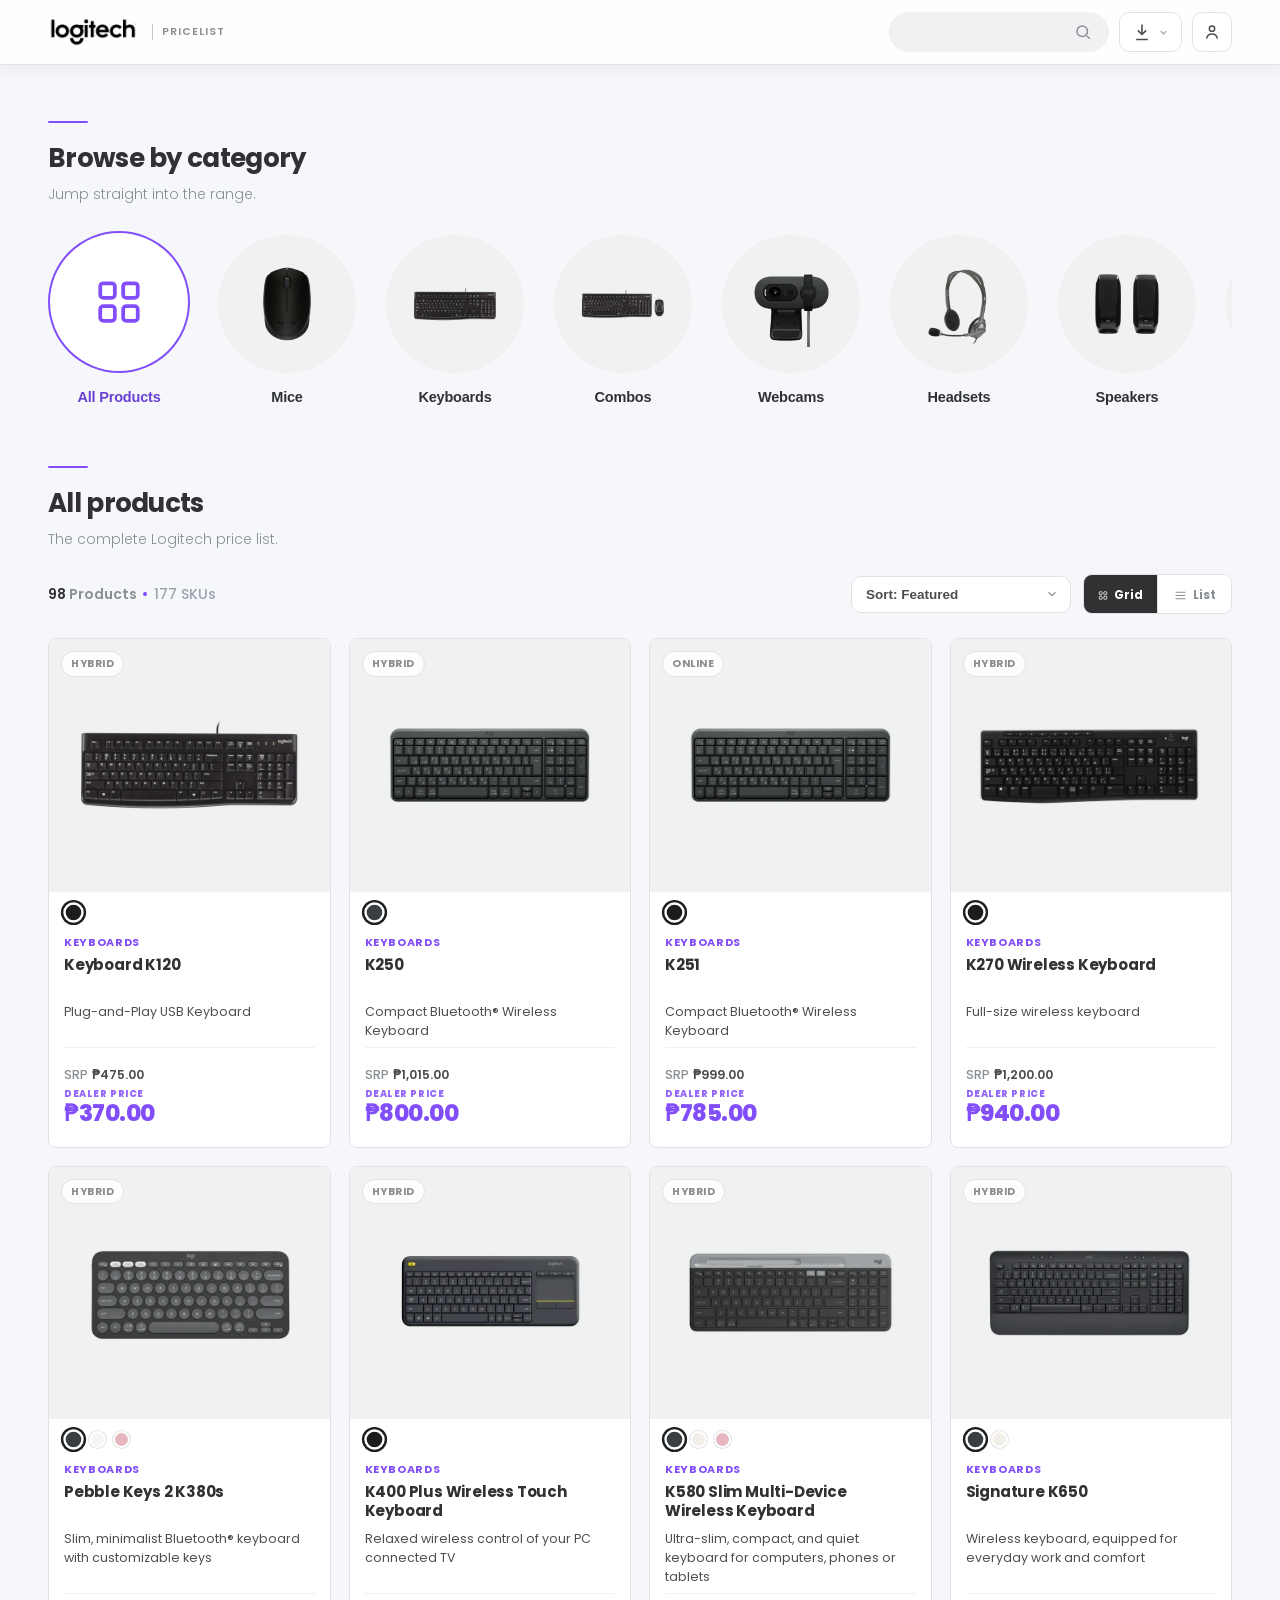
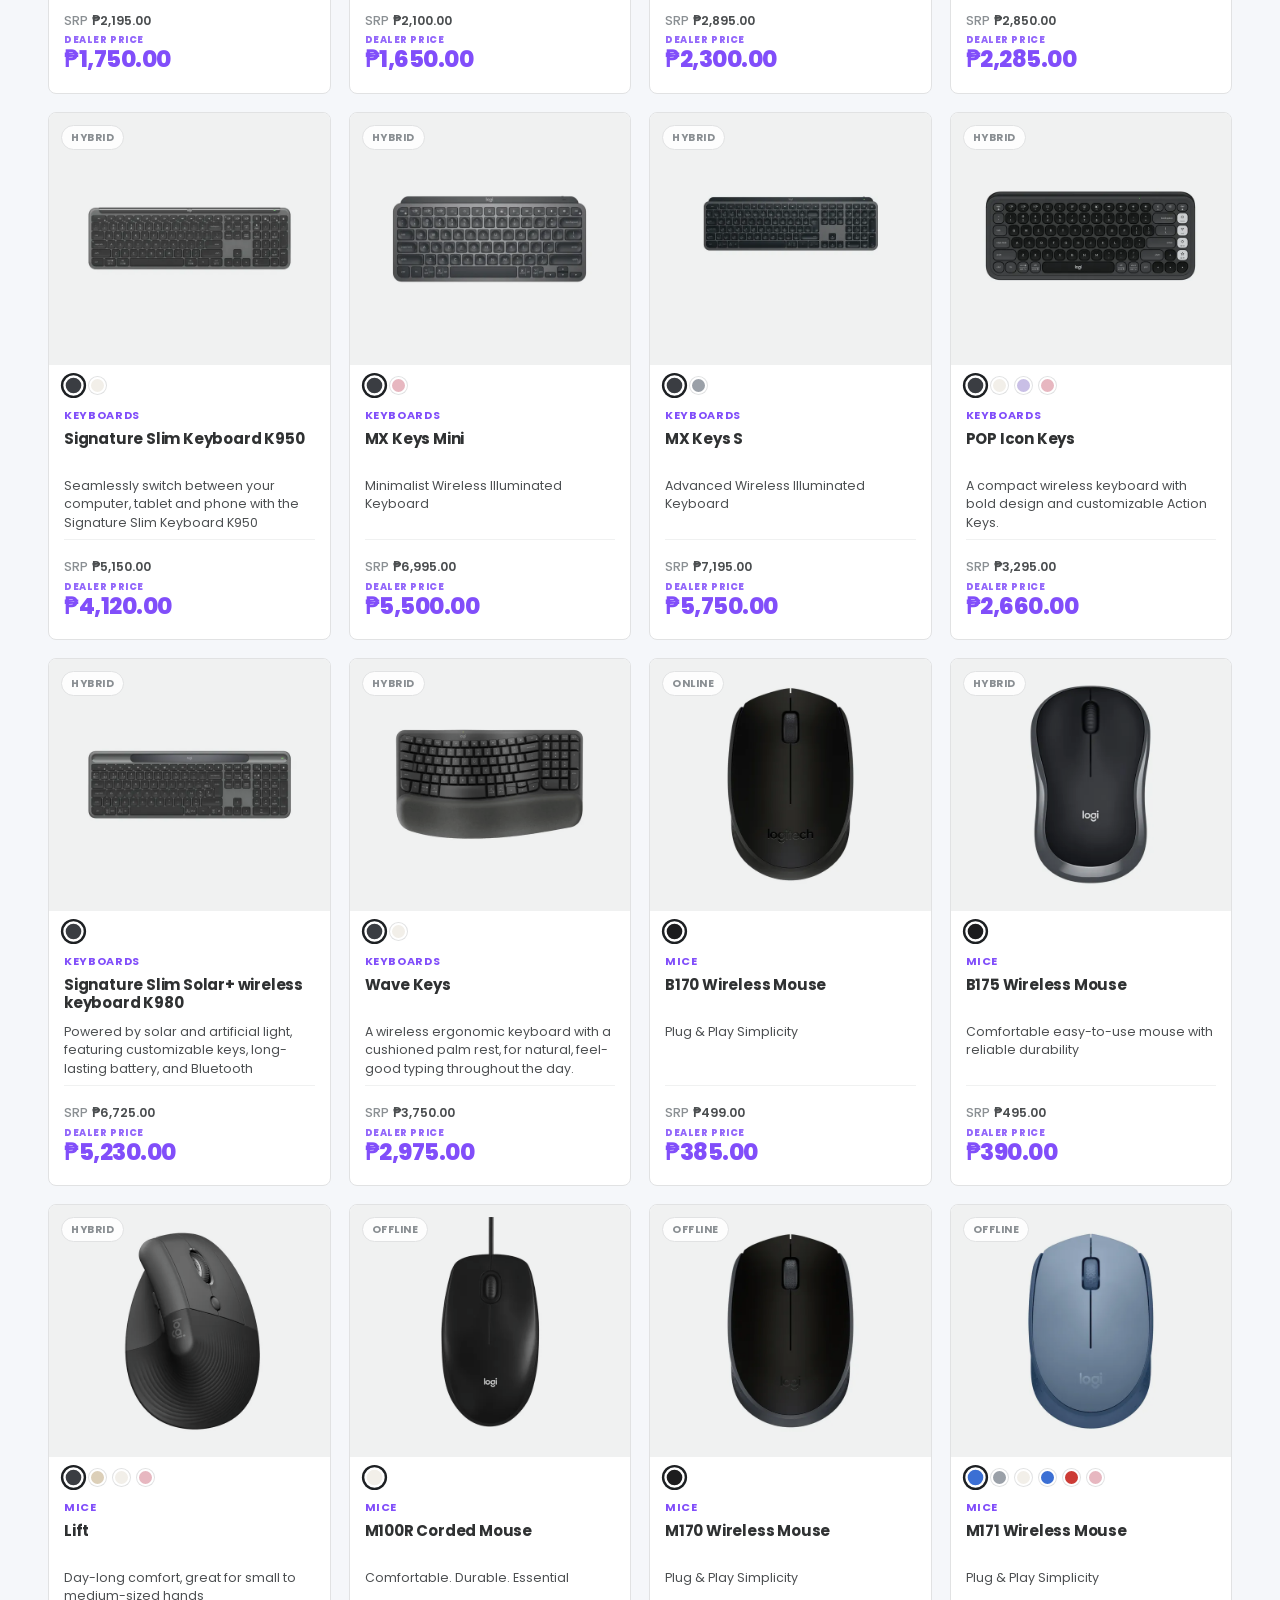
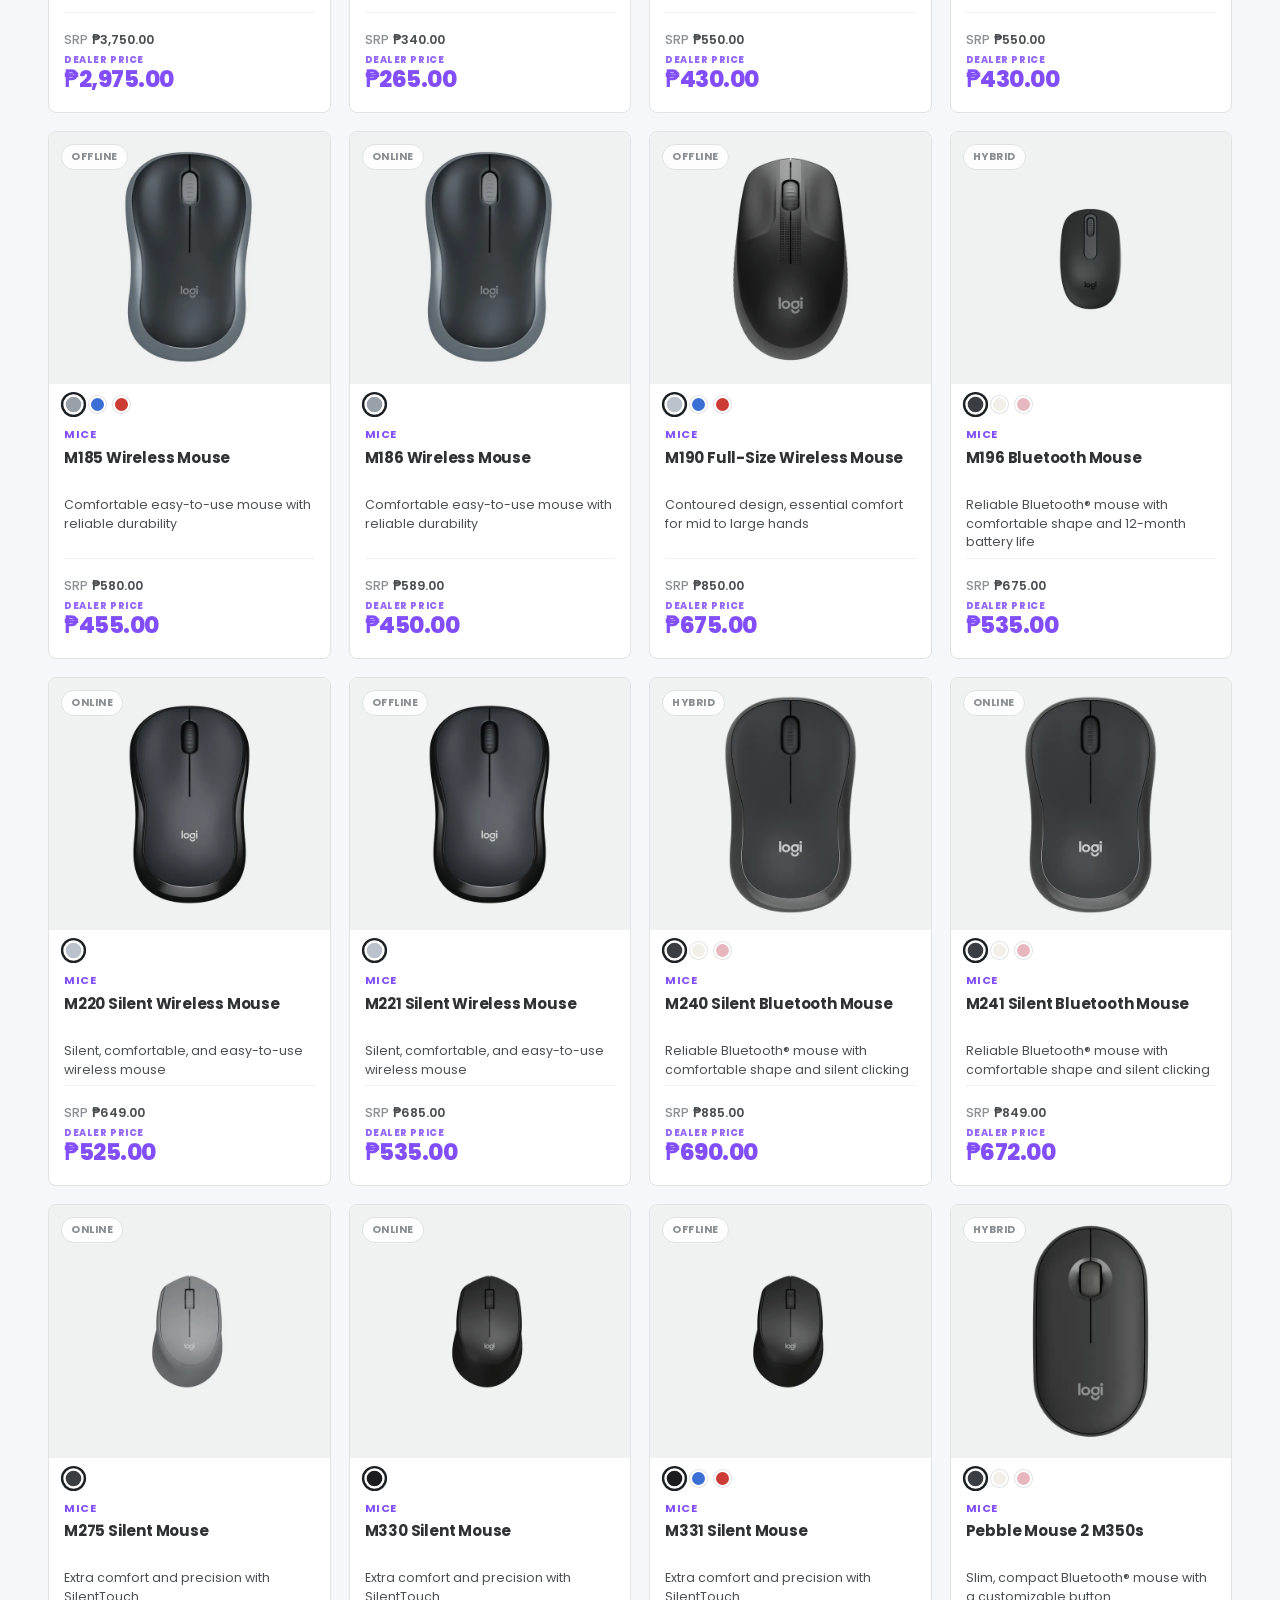
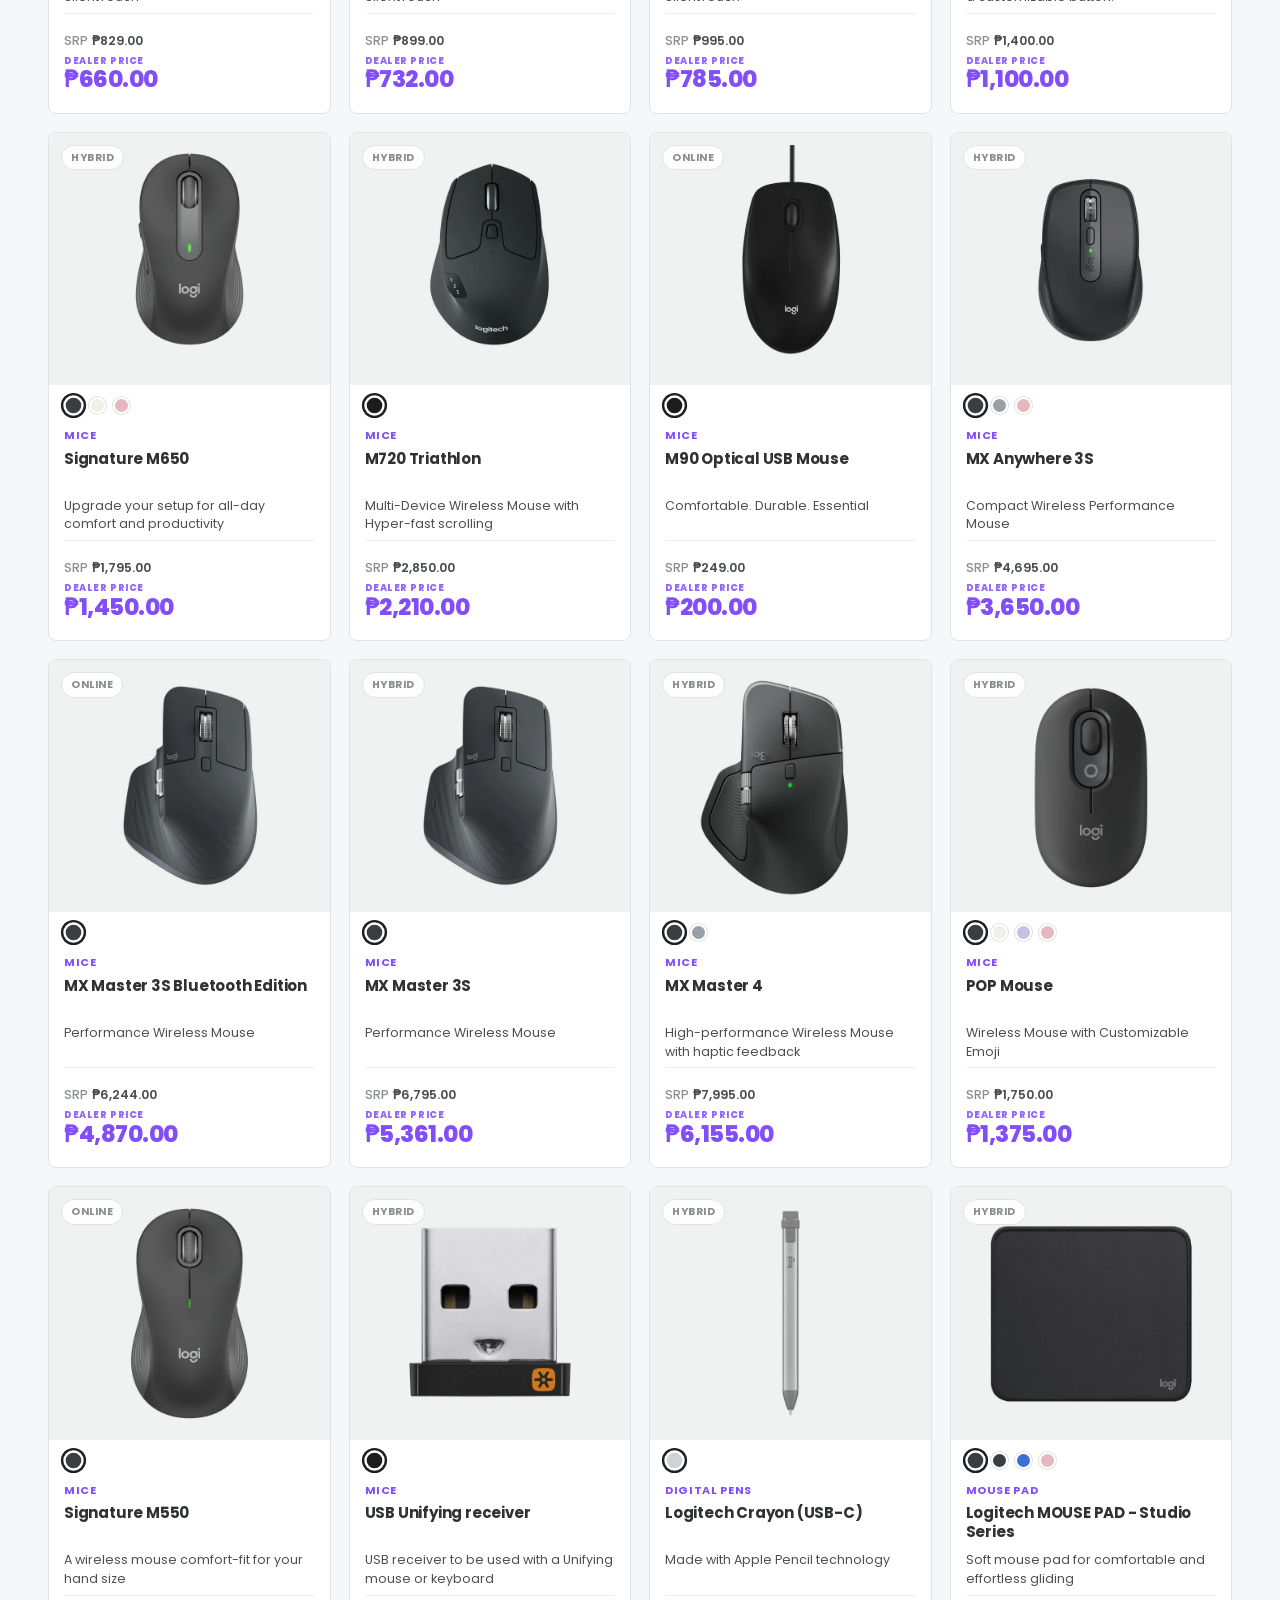
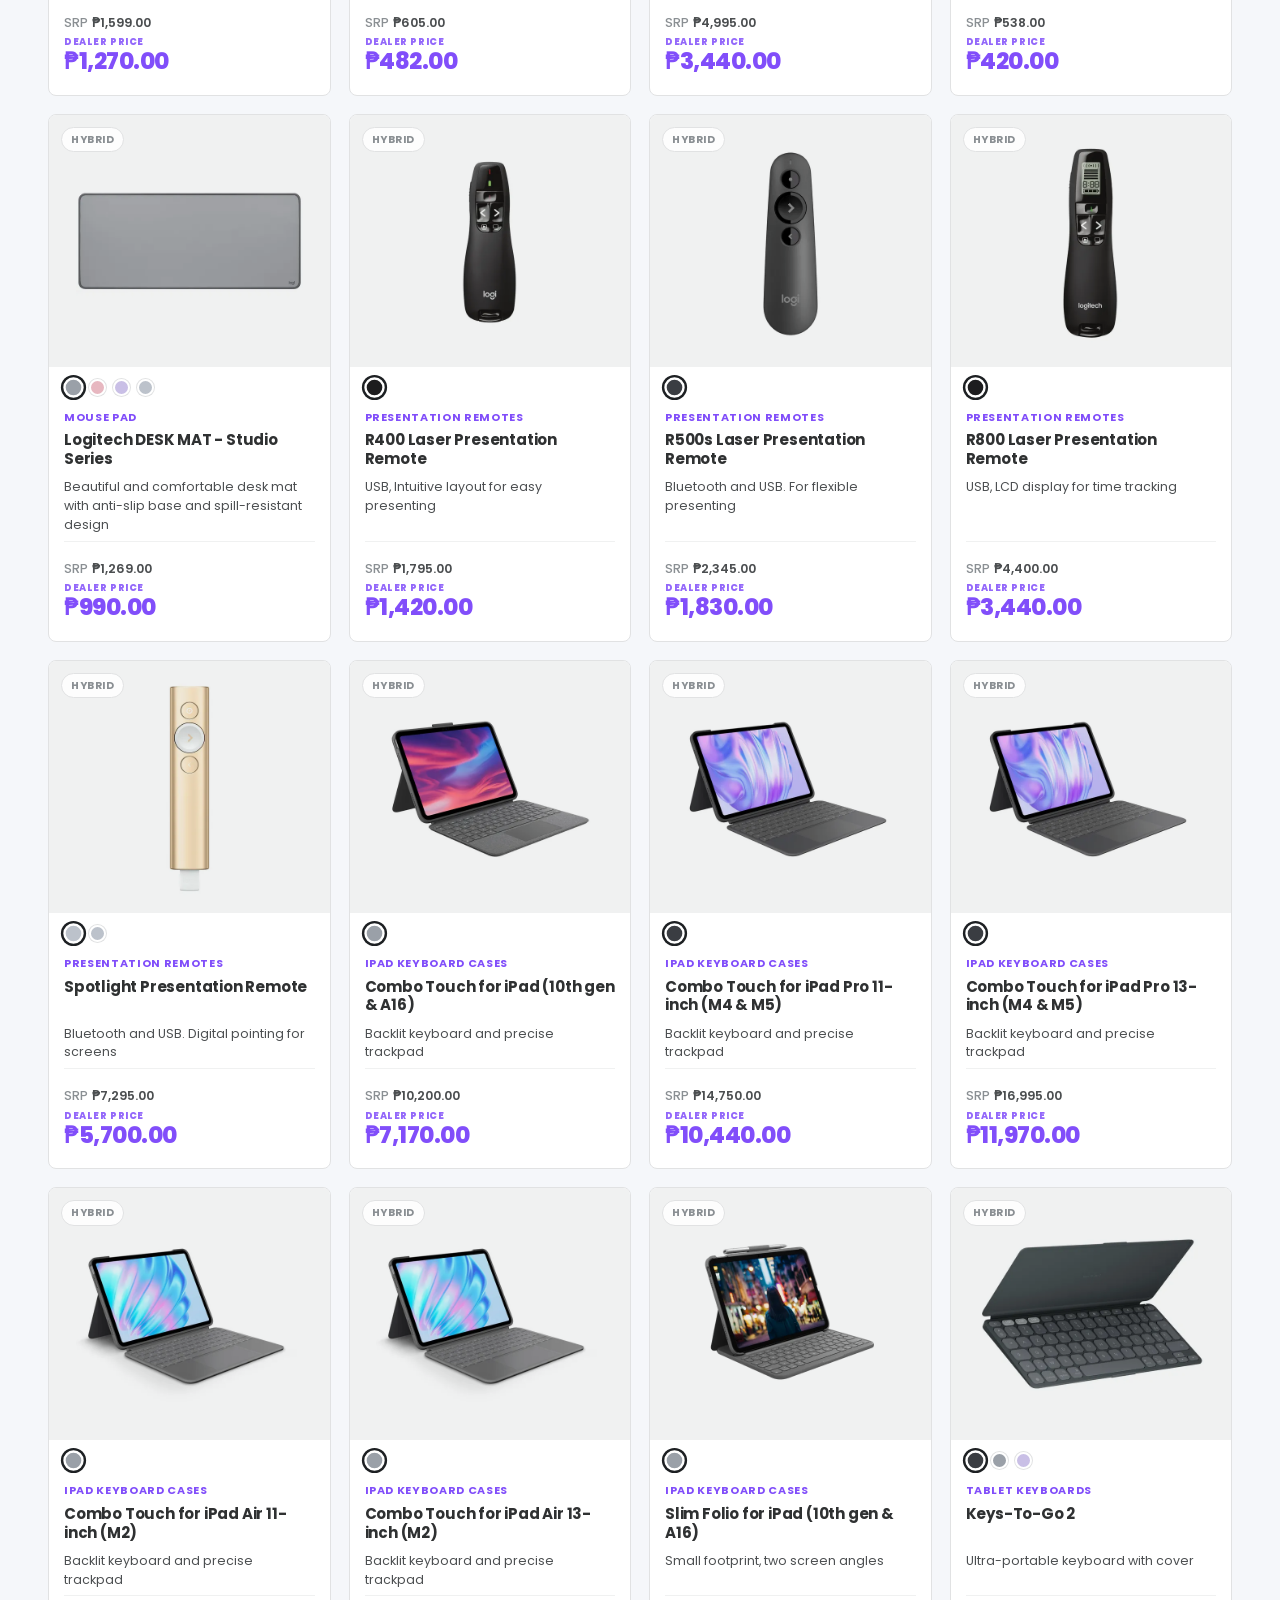
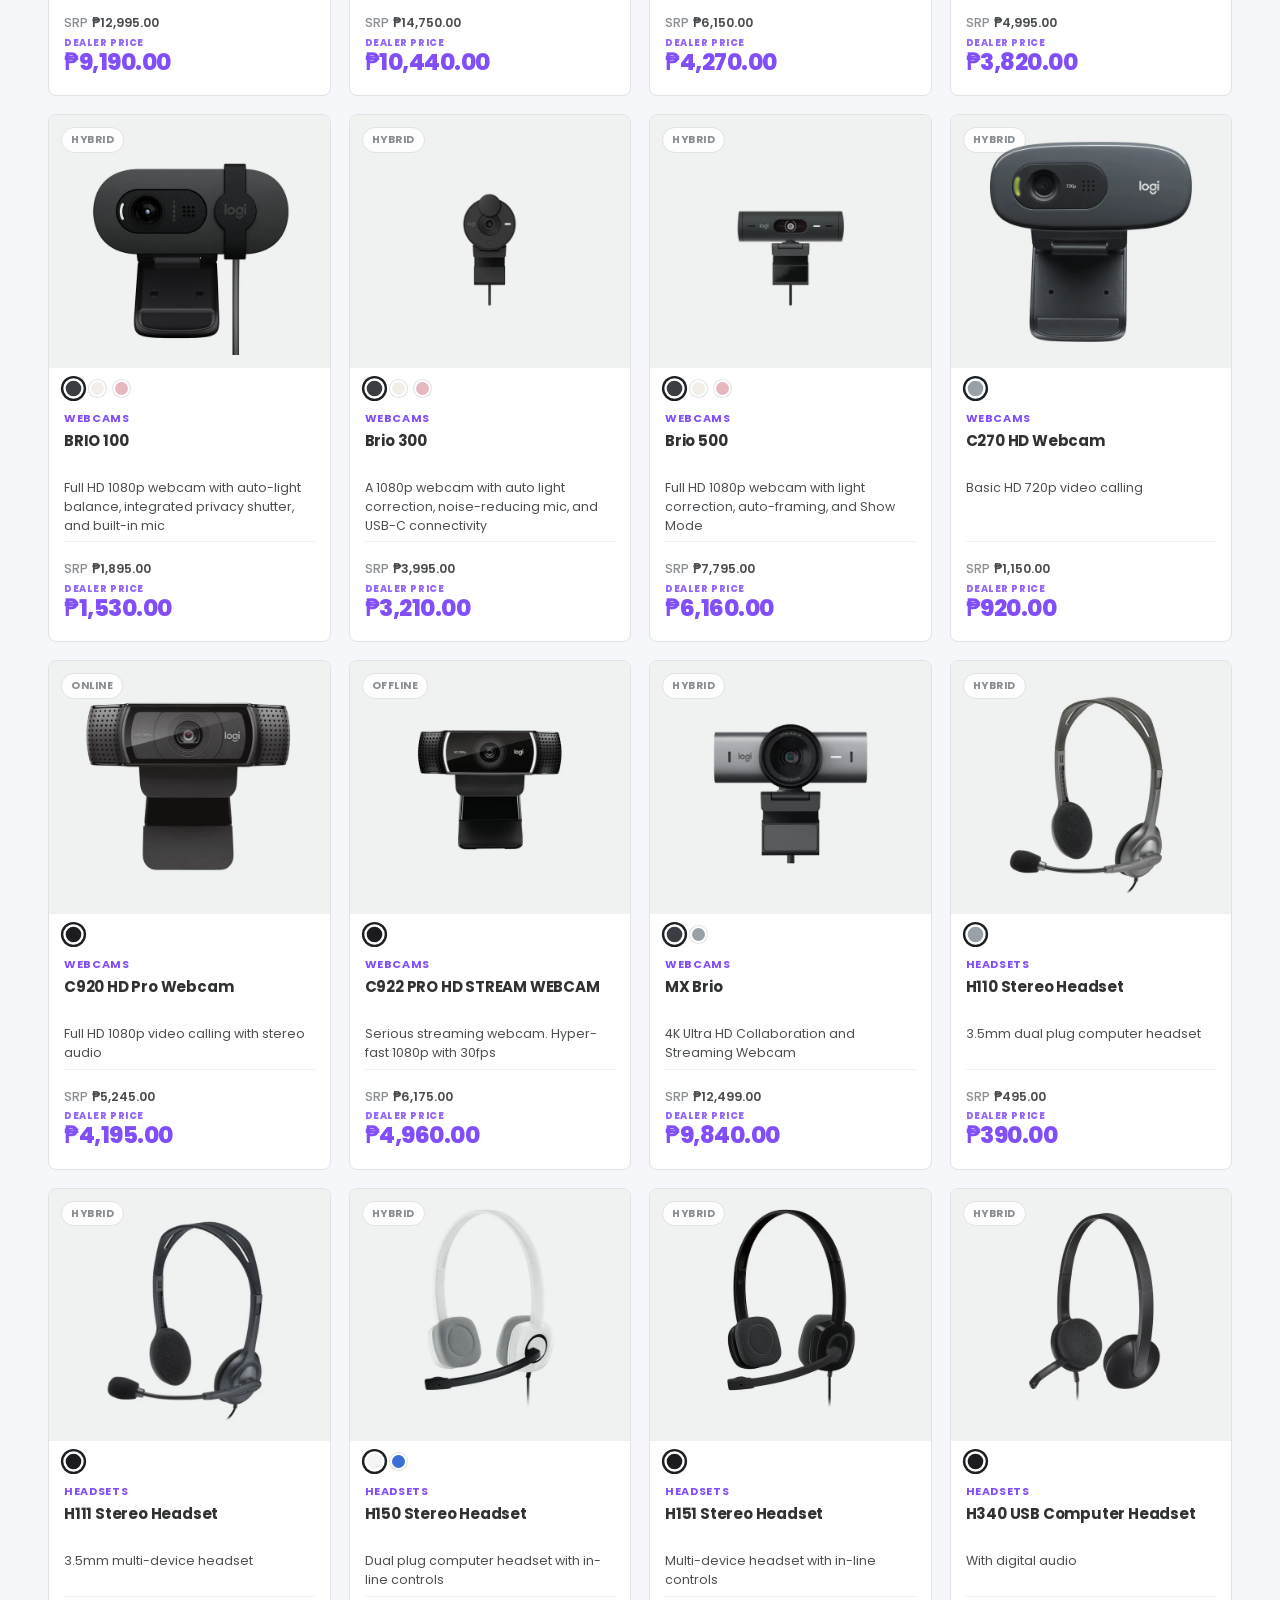
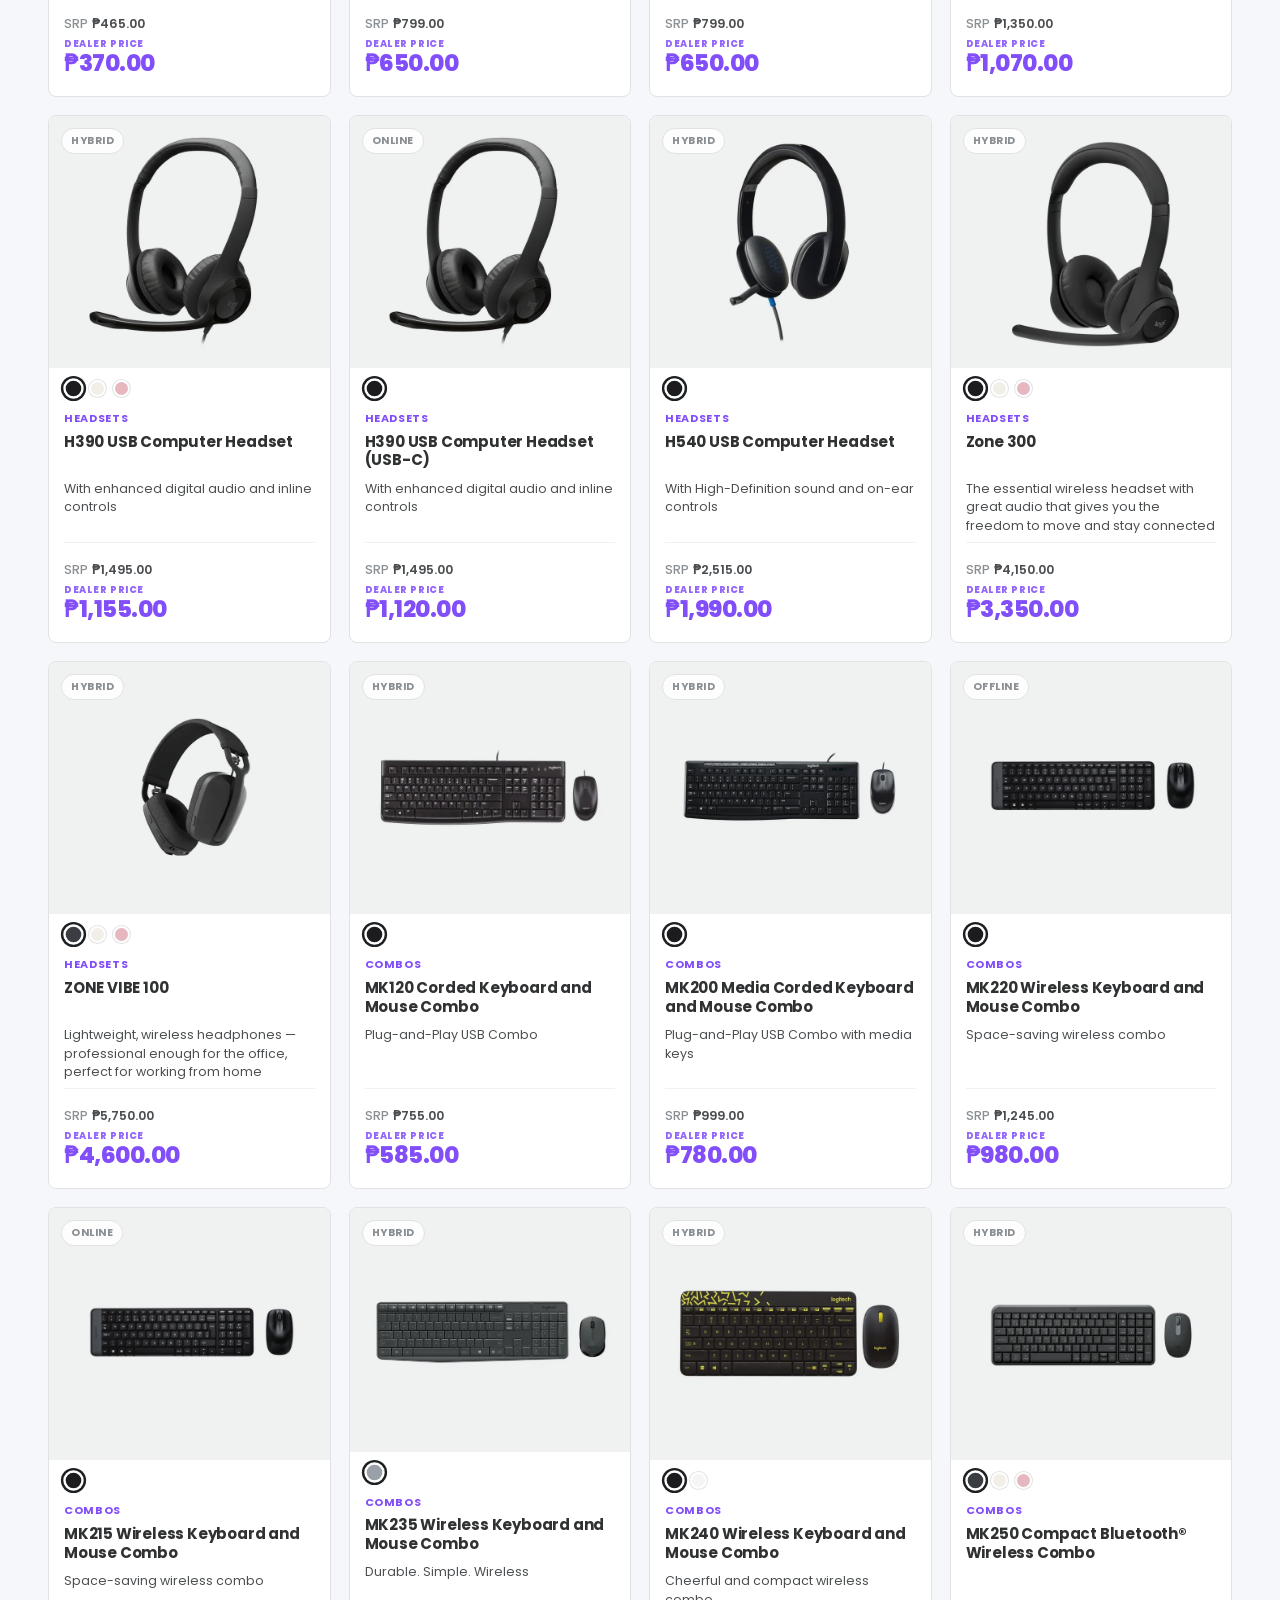
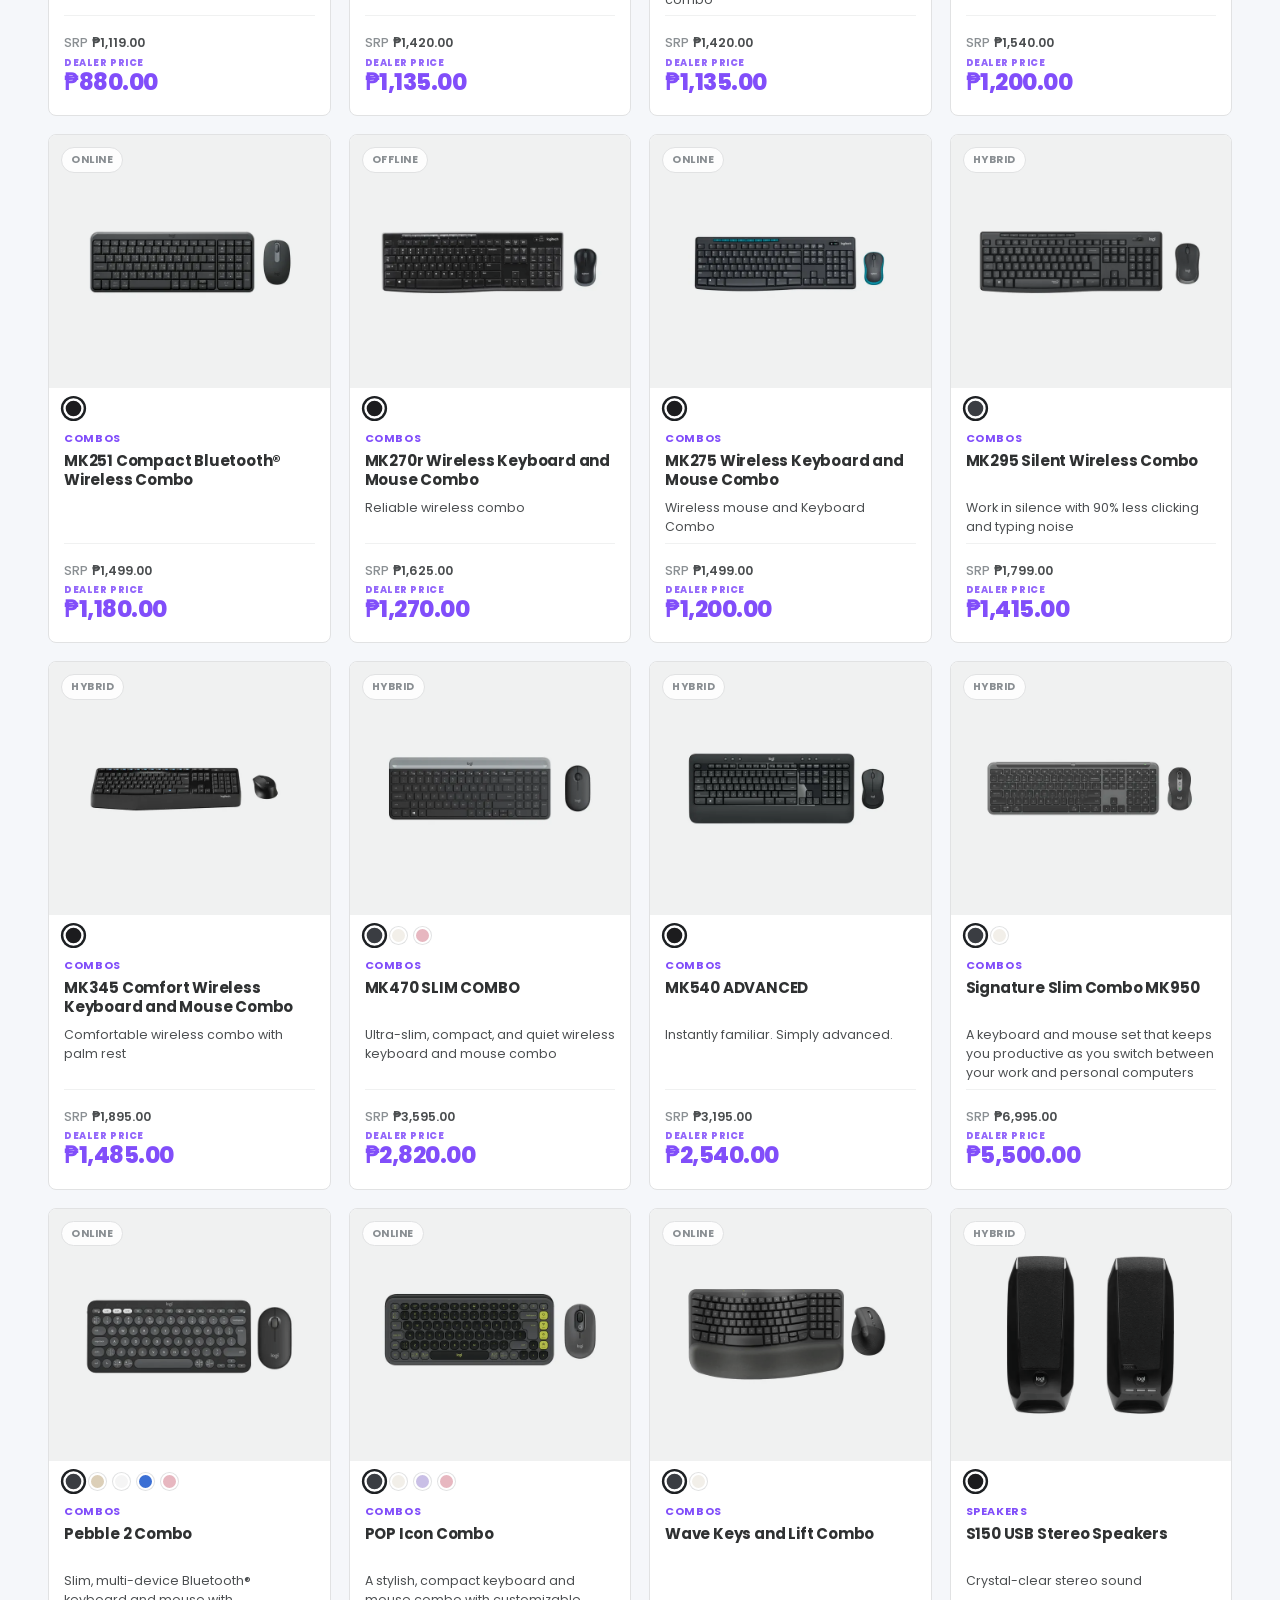
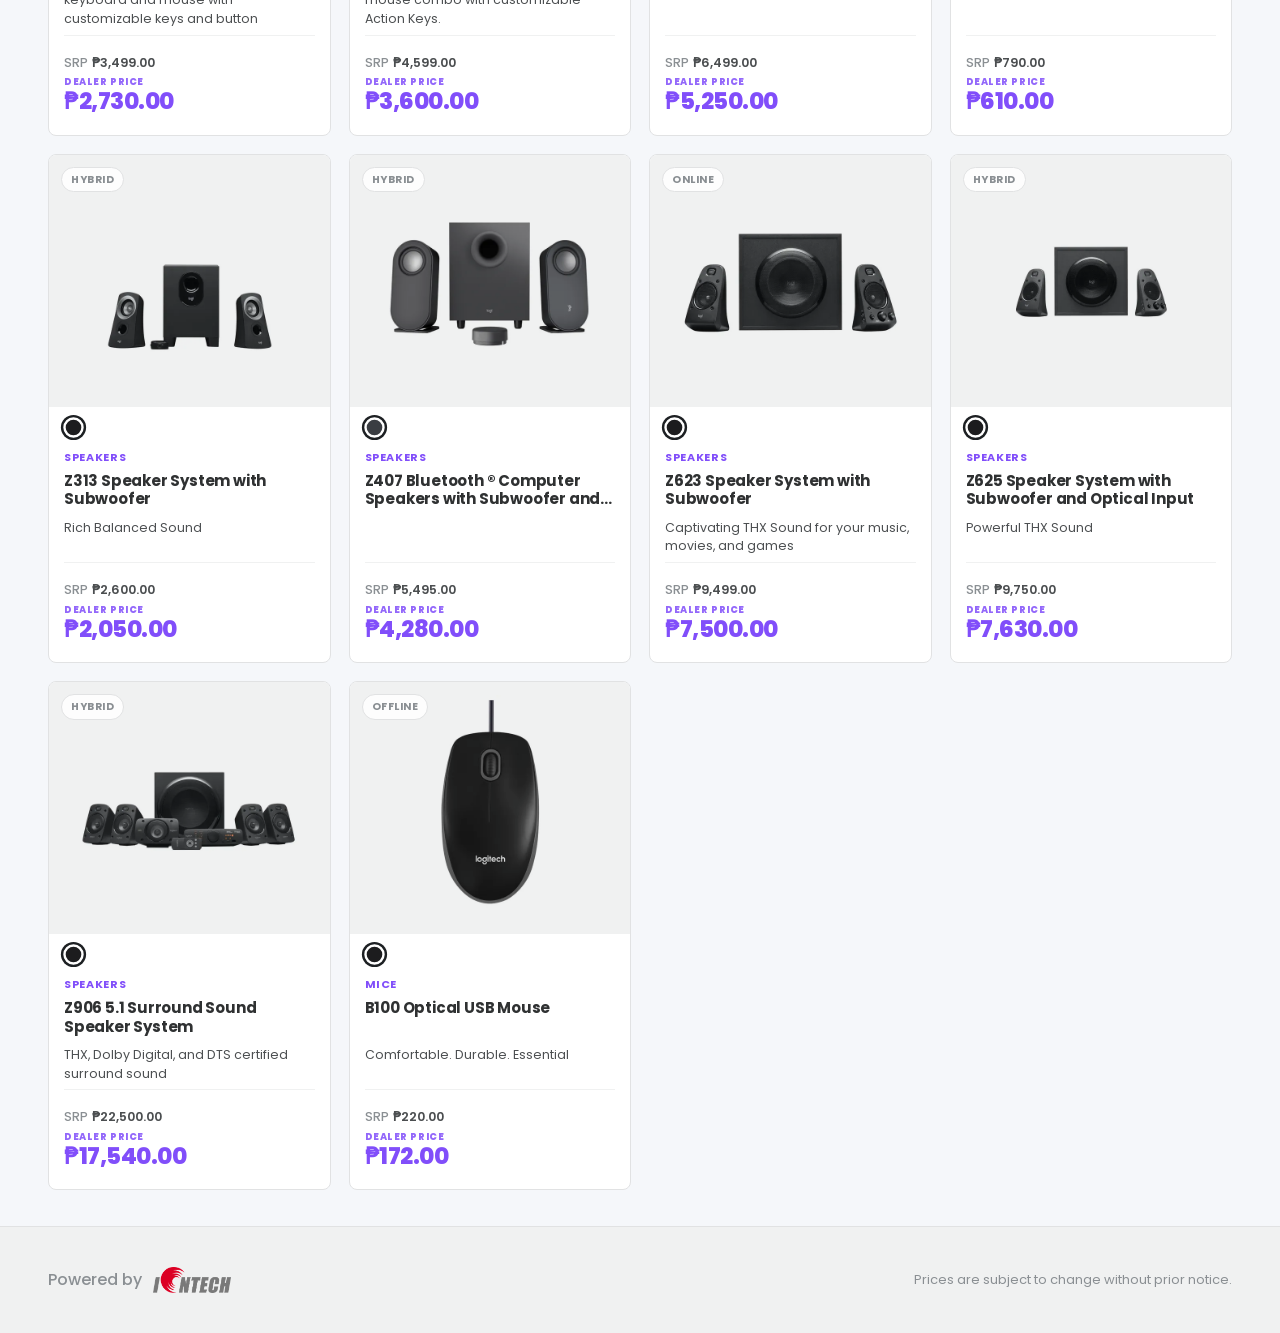
